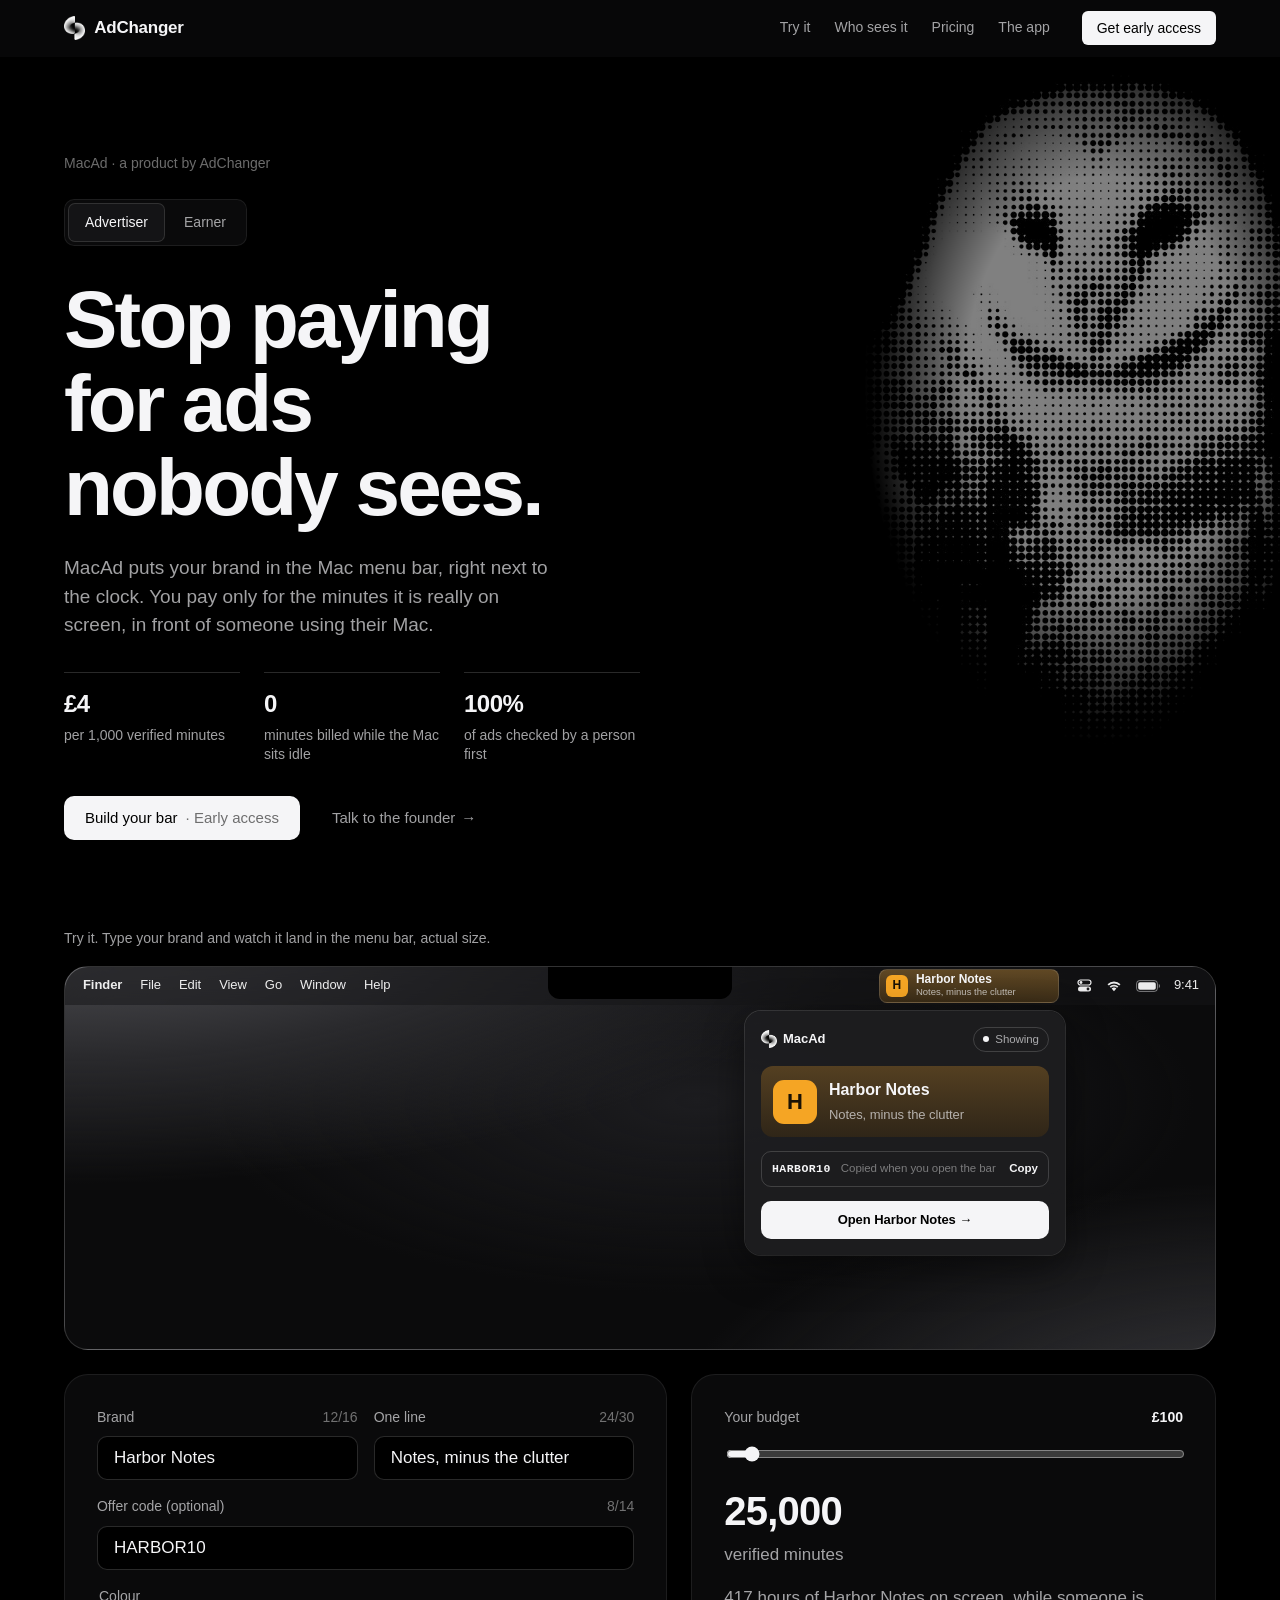
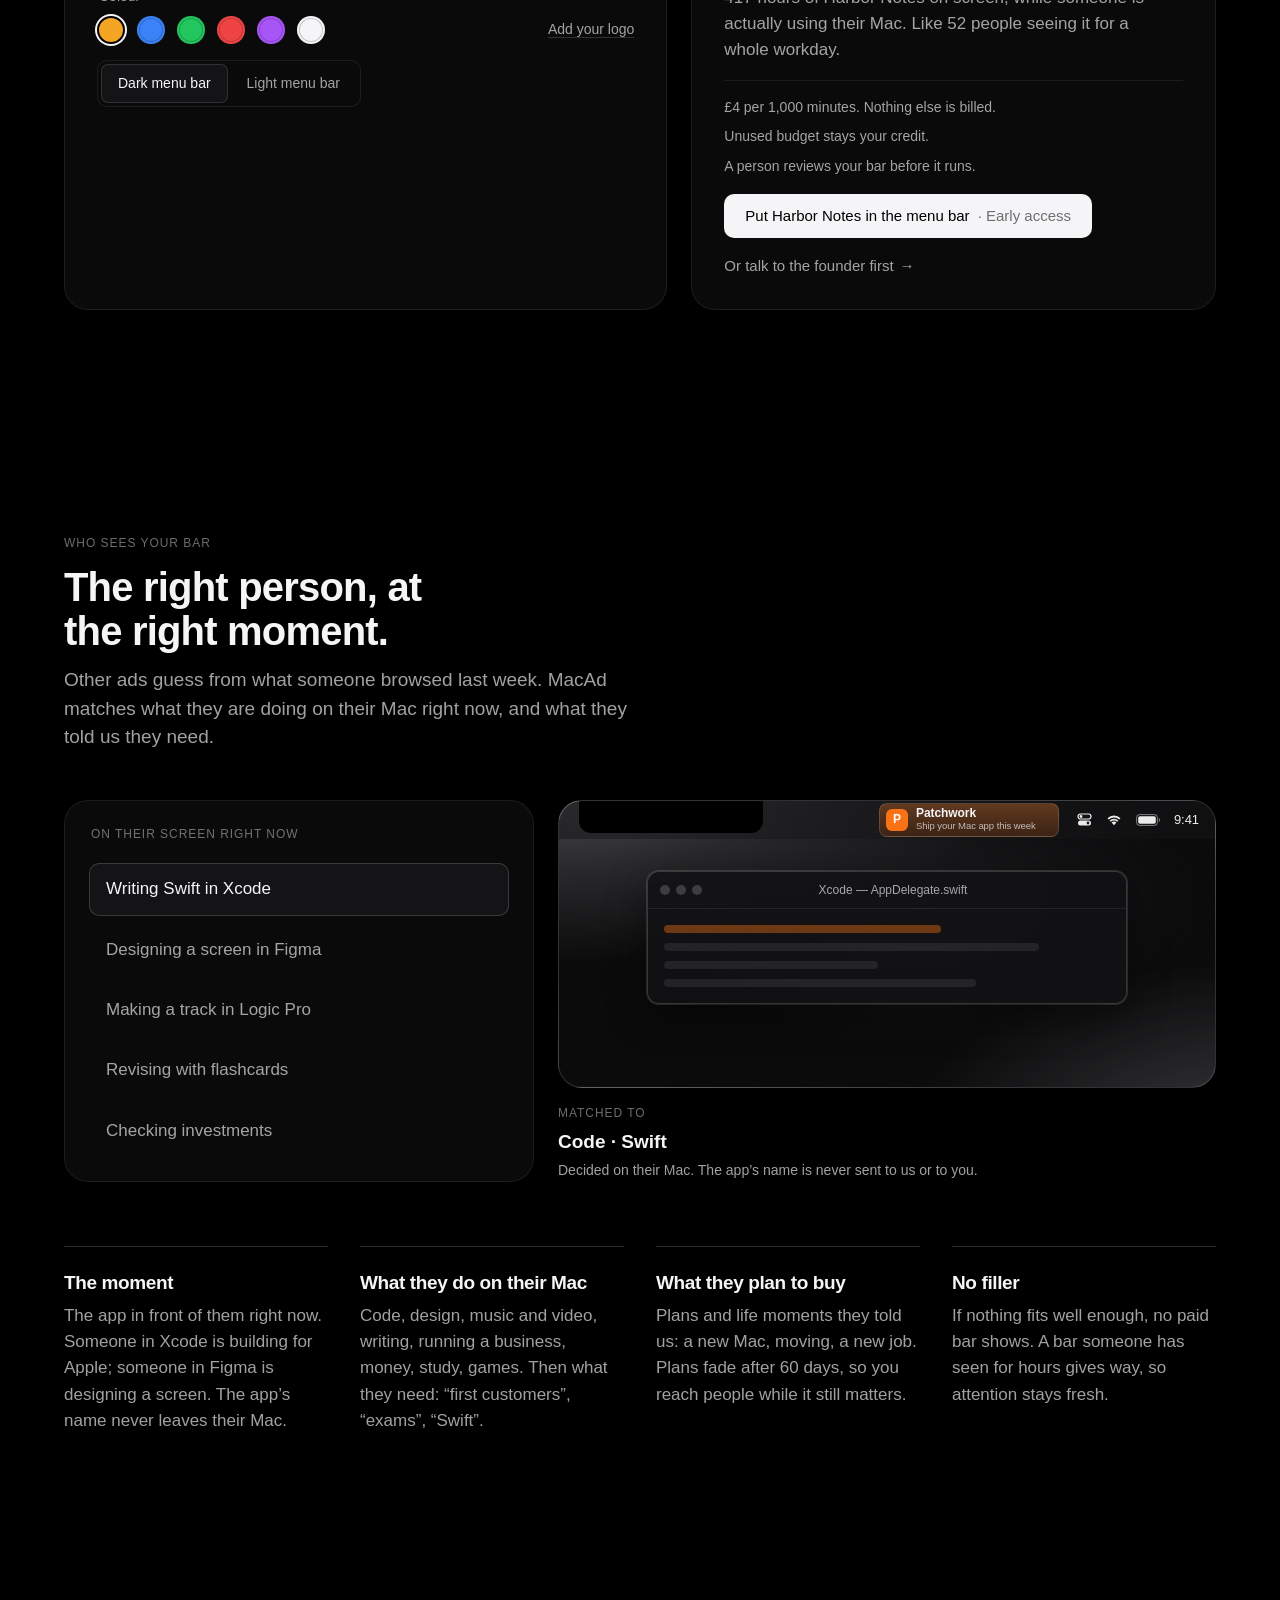
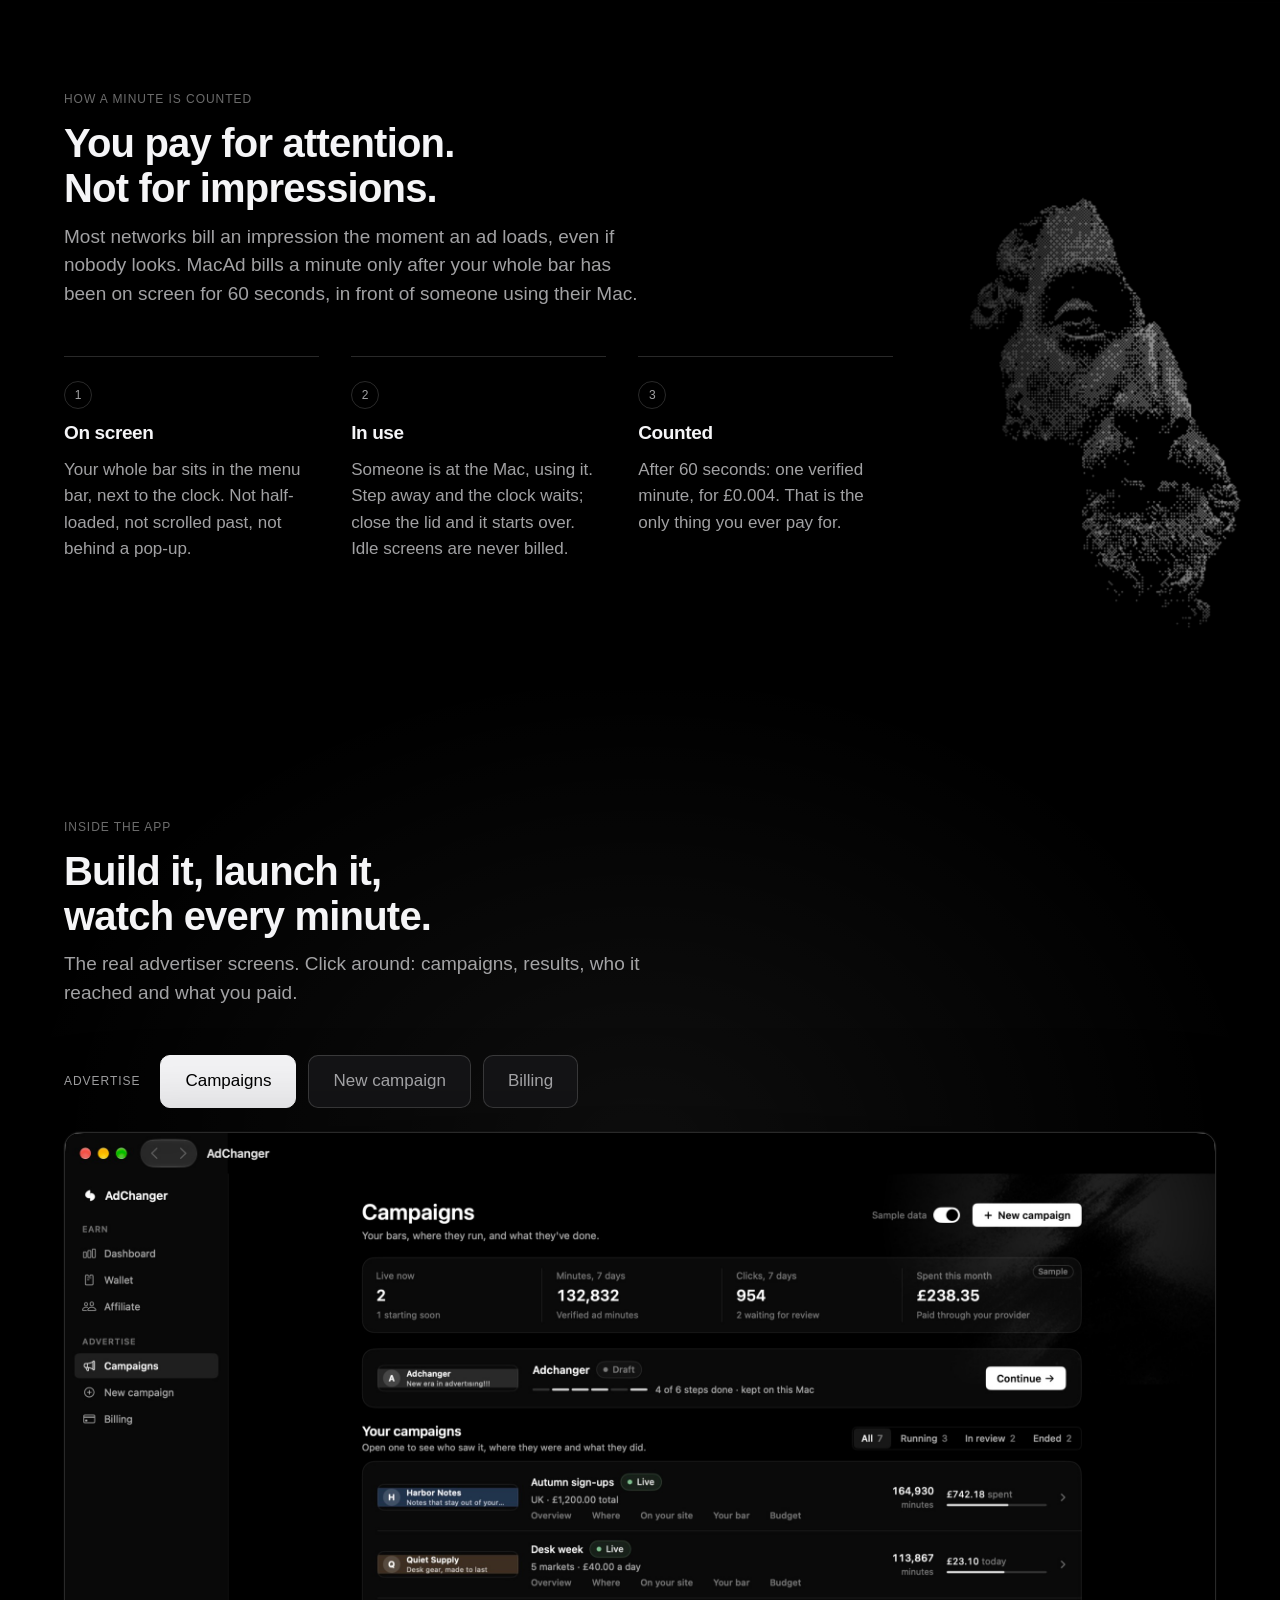
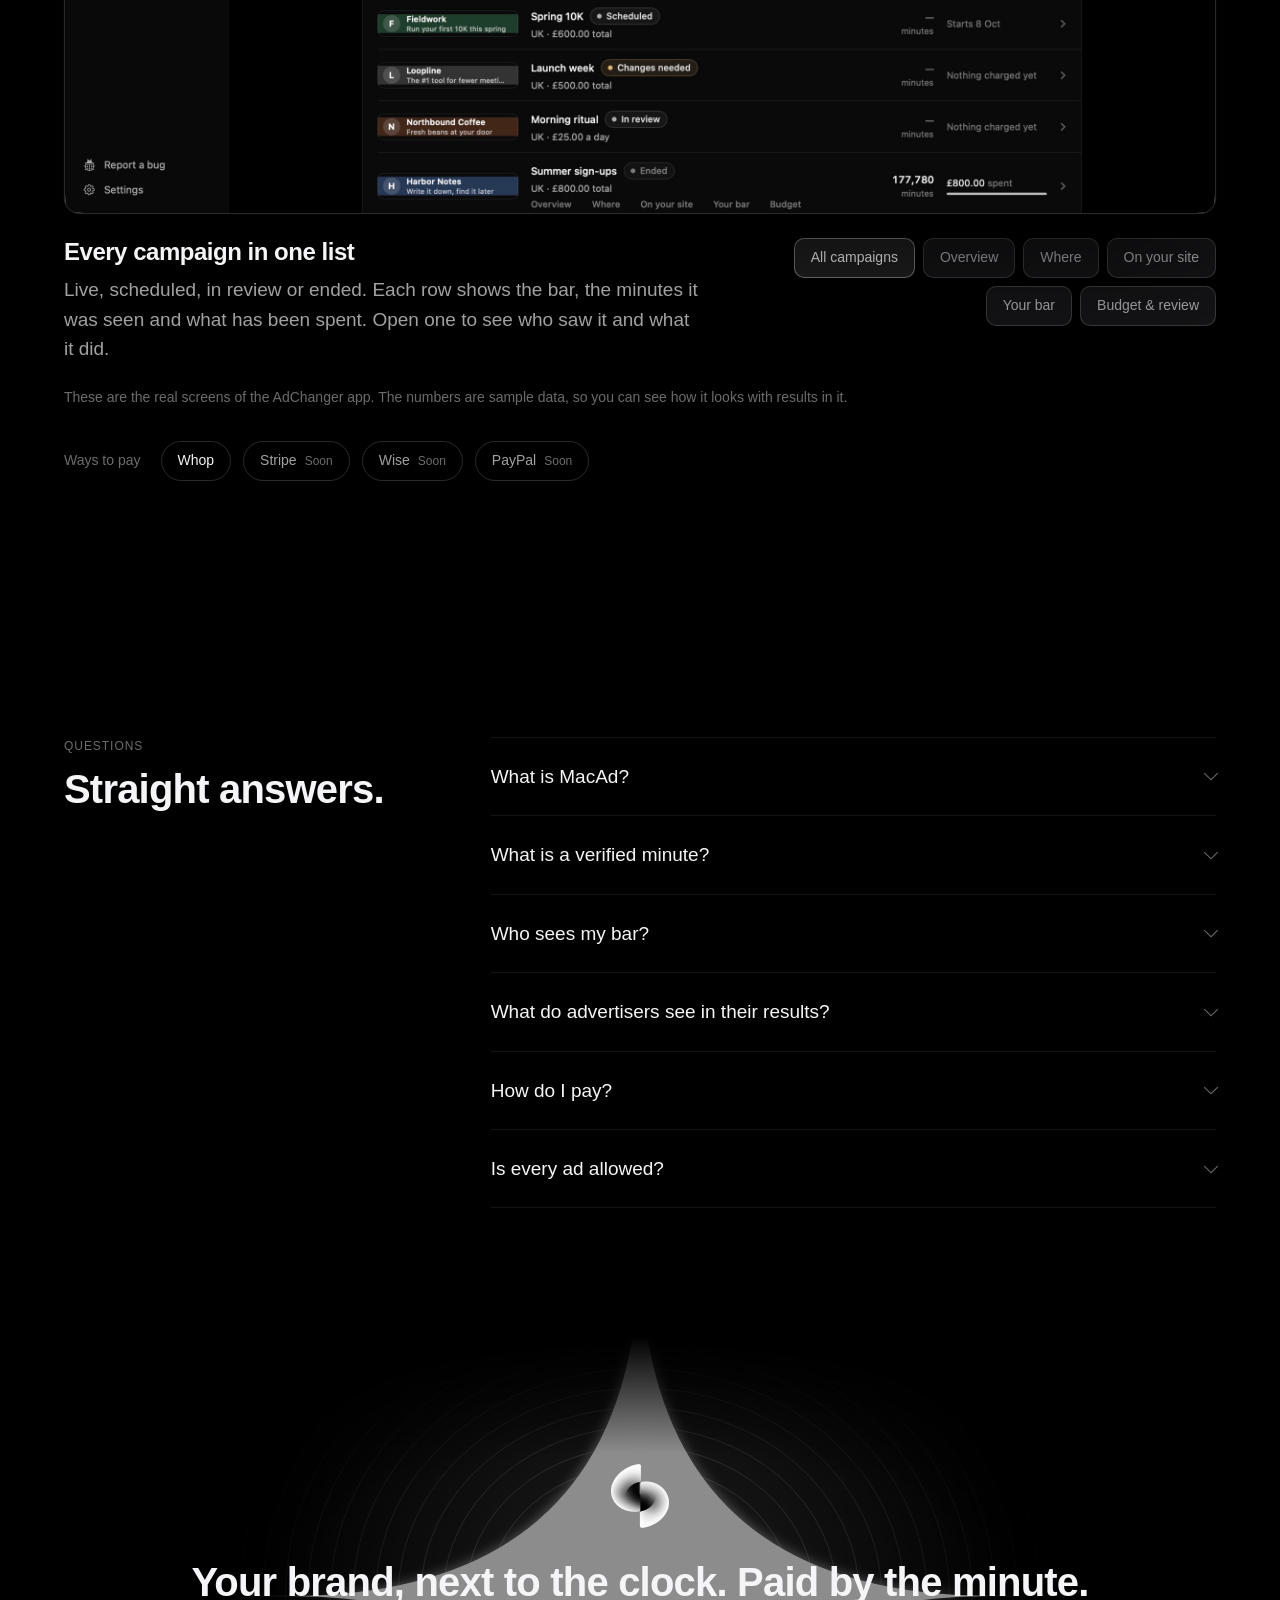
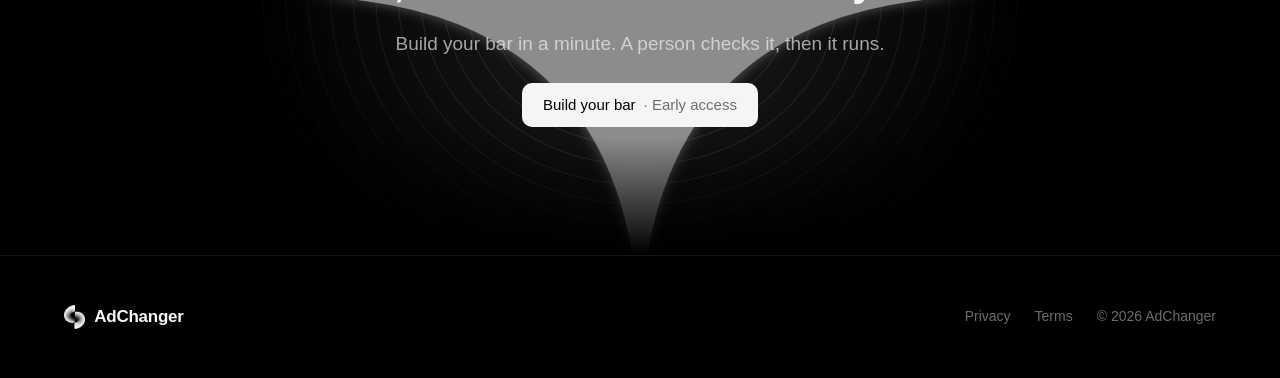
==== index.html @ 965874d2 "Logo everywhere: favicon.ico, sharper icons, share card with logo; contact email yigit@adchanger.net" ====
<!DOCTYPE html><html lang="en"><head><meta charSet="utf-8"/><meta name="viewport" content="width=device-width, initial-scale=1"/><link rel="preload" as="image" href="/art/owl.jpg"/><link rel="preload" as="image" href="/brand/adchanger-mark.webp"/><link rel="preload" as="image" href="/app/campaigns.jpg"/><link rel="preload" as="image" href="/app/dashboard.jpg"/><link rel="stylesheet" href="/_next/static/chunks/1z4g8emiat77f.css" data-precedence="next"/><link rel="preload" as="script" fetchPriority="low" href="/_next/static/chunks/3s6nzrbk-8mnv.js"/><script src="/_next/static/chunks/19mx3mg6lkumu.js" async=""></script><script src="/_next/static/chunks/3kmozkq6tgqnz.js" async=""></script><script src="/_next/static/chunks/1eh83f1trsv72.js" async=""></script><script src="/_next/static/chunks/turbopack-0ewssgmc2dw5s.js" async=""></script><script src="/_next/static/chunks/3fntmmi971322.js" async=""></script><script src="/_next/static/chunks/0-q-v4_mbfu19.js" async=""></script><script src="/_next/static/chunks/15qmzpprw47gu.js" async=""></script><script src="/_next/static/chunks/0ed0-jrqxzt59.js" async=""></script><script src="/_next/static/chunks/17ehxus3dp3vn.js" async=""></script><script src="/_next/static/chunks/1-0e3eebr5z33.js" async=""></script><meta name="theme-color" content="#000000"/><meta name="color-scheme" content="dark"/><title>MacAd by AdChanger — Ads in the Mac menu bar, paid by the verified minute</title><meta name="description" content="MacAd puts a brand in the Mac menu bar, next to the clock. Brands pay only for verified minutes on screen (£4 per 1,000); Mac users keep 65% for showing it. It never sees your screen. A product by AdChanger."/><meta name="keywords" content="AdChanger,MacAd,Mac menu bar ad,get paid to show ads on Mac,advertise on Mac,verified minute advertising"/><link rel="canonical" href="https://adchanger.net"/><meta name="google-site-verification" content="8yyIk7ToY5FC8Zqg0zk3n5A7R0QVBRUJBYZy6PHDLxA"/><meta property="og:title" content="MacAd by AdChanger — Ads in the Mac menu bar, paid by the verified minute"/><meta property="og:description" content="MacAd puts a brand in the Mac menu bar, next to the clock. Brands pay only for verified minutes on screen (£4 per 1,000); Mac users keep 65% for showing it. It never sees your screen. A product by AdChanger."/><meta property="og:url" content="https://adchanger.net"/><meta property="og:site_name" content="AdChanger"/><meta property="og:image" content="https://adchanger.net/opengraph-image.png?opengraph-image.0mc4waf9x-b7e.png"/><meta property="og:image:type" content="image/png"/><meta property="og:image:width" content="1200"/><meta property="og:image:height" content="630"/><meta property="og:type" content="website"/><meta name="twitter:card" content="summary_large_image"/><meta name="twitter:title" content="MacAd by AdChanger — Ads in the Mac menu bar, paid by the verified minute"/><meta name="twitter:description" content="MacAd puts a brand in the Mac menu bar, next to the clock. Brands pay only for verified minutes on screen (£4 per 1,000); Mac users keep 65% for showing it. It never sees your screen. A product by AdChanger."/><meta name="twitter:image" content="https://adchanger.net/opengraph-image.png?opengraph-image.0mc4waf9x-b7e.png"/><meta name="twitter:image:type" content="image/png"/><meta name="twitter:image:width" content="1200"/><meta name="twitter:image:height" content="630"/><link rel="icon" href="/favicon.ico?favicon.41wjr0k7-8p9p.ico" sizes="48x48" type="image/x-icon"/><link rel="icon" href="/icon.png?icon.1bfr6kqycistk.png" sizes="192x192" type="image/png"/><link rel="apple-touch-icon" href="/apple-icon.png?apple-icon.06wdrku8-lth7.png" sizes="180x180" type="image/png"/><script>document.documentElement.classList.add('js');if(new URLSearchParams(location.search).get('for')==='earner')document.documentElement.dataset.side='earner'</script><script type="application/ld+json">{"@context":"https://schema.org","@type":"Organization","name":"AdChanger","url":"https://adchanger.net","logo":"https://adchanger.net/brand/adchanger-logo.png","email":"yigit@adchanger.net","description":"MacAd puts a brand in the Mac menu bar, next to the clock. Brands pay only for verified minutes on screen (£4 per 1,000); Mac users keep 65% for showing it. It never sees your screen. A product by AdChanger."}</script><script type="application/ld+json">{"@context":"https://schema.org","@type":"SoftwareApplication","name":"AdChanger","alternateName":"AdChanger for Mac","operatingSystem":"macOS 12 or later","applicationCategory":"BusinessApplication","applicationSubCategory":"Advertising","url":"https://adchanger.net","publisher":{"@type":"Organization","name":"AdChanger","url":"https://adchanger.net"},"featureList":["MacAd: one small, quiet ad in the Mac menu bar that pays the person who shows it","Paid per verified minute: an ad counts after 60 seconds on screen while the Mac is in use","Advertisers pay £4, €5 or $6 per 1,000 verified minutes; 65% goes to the person showing the ad and 35% to AdChanger","Never sees the screen, keystrokes, microphone, camera, app contents or browsing history","Payments go through Whop (Stripe, Wise and PayPal coming soon); AdChanger never sees card details","A person reviews every ad before it runs"],"description":"MacAd puts a brand in the Mac menu bar, next to the clock. Brands pay only for verified minutes on screen (£4 per 1,000); Mac users keep 65% for showing it. It never sees your screen. A product by AdChanger."}</script><script type="application/ld+json">{"@context":"https://schema.org","@type":"WebSite","name":"AdChanger","url":"https://adchanger.net","description":"MacAd puts a brand in the Mac menu bar, next to the clock. Brands pay only for verified minutes on screen (£4 per 1,000); Mac users keep 65% for showing it. It never sees your screen. A product by AdChanger.","inLanguage":"en"}</script><script src="/_next/static/chunks/0cz1d0mv5g_q7.js" noModule=""></script></head><body><div hidden=""><!--$--><!--/$--></div><a class="skip-link" href="#main">Skip to content</a><header class="site-header" data-site-header="true"><div class="container site-header__inner"><a aria-label="AdChanger home" class="brand" href="/"><img alt="" loading="lazy" width="21" height="24" decoding="async" data-nimg="1" class="brand__mark" style="color:transparent;height:24px" src="/brand/adchanger-mark.webp"/><span class="brand__name">AdChanger</span></a><div class="site-header__nav"><nav class="site-header__links" aria-label="Sections"><a class="site-header__link" href="/#try">Try it</a><a class="site-header__link" href="/#reach" data-only="advertiser">Who sees it</a><a class="site-header__link" href="/#how" data-only="advertiser">Pricing</a><a class="site-header__link" href="/#results" data-only="advertiser">The app</a><a class="site-header__link" href="/#earn" data-only="earner">What you earn</a><a class="site-header__link" href="/#app" data-only="earner">The app</a><a class="site-header__link" href="/#privacy" data-only="earner">Privacy</a></nav><a class="button button--primary button--small" href="mailto:yigit@adchanger.net?subject=Early%20access%3A%20Download%20for%20Mac">Get early access</a></div></div></header><main id="main"><script type="application/ld+json">{"@context":"https://schema.org","@type":"FAQPage","mainEntity":[{"@type":"Question","name":"What is MacAd?","acceptedAnswer":{"@type":"Answer","text":"One small bar in the Mac menu bar, next to the clock, that shows your brand to people who chose to see ads and are paid for it. You build the bar, pick who sees it and pay only for verified minutes. MacAd is a product by AdChanger: you set it up in the AdChanger app."}},{"@type":"Question","name":"What is a verified minute?","acceptedAnswer":{"@type":"Answer","text":"A minute counts only after the ad has been on screen for 60 seconds while you are actually using your Mac. Step away and the clock waits. Close the lid and it starts over. Advertisers pay for verified minutes and nothing else."}},{"@type":"Question","name":"Who sees my bar?","acceptedAnswer":{"@type":"Answer","text":"People whose Mac fits your campaign: the countries and cities you pick, what they do on their Mac, what they are into and what they plan to buy, in words they chose themselves. On top, the moment: the app in front of them right now. If nothing fits well enough, no paid bar shows, so you never pay for filler."}},{"@type":"Question","name":"What do advertisers see in their results?","acceptedAnswer":{"@type":"Answer","text":"Verified minutes and spend, then how many people saw the bar, clicked it, reached your page and became customers. Results by place never single anyone out: places with fewer than 5 people are grouped together. You set a hard budget limit, and when it is used up the bar stops."}},{"@type":"Question","name":"How do I pay?","acceptedAnswer":{"@type":"Answer","text":"Through Whop, for now (Stripe, Wise and PayPal are coming soon). Whop takes the card, and AdChanger never sees it. You add your budget before a campaign runs; it is spent minute by minute, and whatever isn’t spent stays your credit."}},{"@type":"Question","name":"Is every ad allowed?","acceptedAnswer":{"@type":"Answer","text":"A person reviews every bar, its link and the page it opens before it runs. Gambling, adult content and prescription drugs are never shown, and sensitive subjects get a closer look."}},{"@type":"Question","name":"What is AdChanger?","acceptedAnswer":{"@type":"Answer","text":"AdChanger is a Mac app that puts one small, quiet ad in your menu bar and pays you for every minute it is seen. Businesses use the same app to build the ad, choose who sees it and pay only for verified minutes. Its first product is MacAd, the ad in the menu bar."}},{"@type":"Question","name":"How much can I earn?","acceptedAnswer":{"@type":"Answer","text":"An advertiser pays £4 for 1,000 verified minutes (€5 or $6 in euros and dollars), and you keep 65% of that: £2.60 per 1,000 minutes. With someone’s affiliate code you keep 70%, they get 5% and AdChanger keeps 25%. An 8-hour day with an ad running the whole time comes to about £1.25. What you really earn depends on the ads running for your country and how long your Mac is awake and in use, so we promise no fixed number."}},{"@type":"Question","name":"Is AdChanger safe?","acceptedAnswer":{"@type":"Answer","text":"It is built to see as little as possible. To count a minute, MacAd only checks whether your Mac is awake and in use. It never sees your screen, what you type, your microphone or camera, what is inside your apps or your browsing history, and it needs no Accessibility or screen-recording permission. You can pause, snooze or stop it at any time, and a person reviews every ad before it runs."}},{"@type":"Question","name":"How do I get paid?","acceptedAnswer":{"@type":"Answer","text":"Through Whop, for now (Stripe, Wise and PayPal are coming soon). Each minute’s earnings wait 3 days, then you can withdraw from £10, as often as you like. Whop checks your ID once and keeps your bank details; AdChanger never sees them."}},{"@type":"Question","name":"What is a verified minute?","acceptedAnswer":{"@type":"Answer","text":"A minute counts only after the ad has been on screen for 60 seconds while you are actually using your Mac. Step away and the clock waits. Close the lid and it starts over. Advertisers pay for verified minutes and nothing else."}},{"@type":"Question","name":"Who can use it, and where?","acceptedAnswer":{"@type":"Answer","text":"Anyone with a Mac, in any country, can earn; an ad only shows in the countries its advertiser picked. Advertisers can run ads anywhere in the world. The UK is our first market."}},{"@type":"Question","name":"Can I turn it off?","acceptedAnswer":{"@type":"Answer","text":"Always. Pause it, snooze it, or stop it from the menu bar. You never need to uninstall anything."}},{"@type":"Question","name":"When can I download it?","acceptedAnswer":{"@type":"Answer","text":"Soon. The Mac app is being built now, and the download will be right here the day it’s ready."}}]}</script><section class="hero"><div class="hero__art hero__art--owl" aria-hidden="true" data-only="advertiser"><img alt="" width="683" height="1024" decoding="async" data-nimg="1" style="color:transparent" src="/art/owl.jpg"/></div><div class="hero__art" aria-hidden="true" data-scroll="true" data-only="earner"><img alt="" loading="lazy" width="900" height="1599" decoding="async" data-nimg="1" style="color:transparent" src="/art/moths.webp"/></div><div class="container hero__inner enter"><p class="hero__kicker">MacAd <span>· a product by AdChanger</span></p><div class="hero__copy"><fieldset class="worth__currencies hero__switch"><legend class="visually-hidden">Show the page for</legend><button type="button" class="worth__currency" aria-pressed="true">Advertiser</button><button type="button" class="worth__currency" aria-pressed="false">Earner</button></fieldset><div class="hero__swap" data-for="advertiser"><h1 class="hero__title">Stop paying for ads nobody sees.</h1><p class="hero__lead">MacAd puts your brand in the Mac menu bar, right next to the clock. You pay only for the minutes it is really on screen, in front of someone using their Mac.</p><ul class="hero__stats"><li><strong>£4</strong><span>per 1,000 verified minutes</span></li><li><strong>0</strong><span>minutes billed while the Mac sits idle</span></li><li><strong>100%</strong><span>of ads checked by a person first</span></li></ul><div class="hero__actions"><a class="button button--primary" href="mailto:yigit@adchanger.net?subject=Early%20access%3A%20Build%20your%20bar">Build your bar<!-- --> <span class="button__note">· Early access</span></a><a class="text-link text-link--arrow" href="mailto:yigit@adchanger.net?subject=MacAd">Talk to the founder</a></div></div></div><div class="hero__demo" id="try" data-for="advertiser"><p class="hero__try">Try it. Type your brand and watch it land in the menu bar, actual size.</p><div class="builder" style="--brand:#f5a524;--brand-ink:#1a1205"><div class="menubar-demo__stage builder__stage" data-tone="dark"><div class="menubar" data-tone="dark" data-state="running"><div class="menubar__left" aria-hidden="true"><strong>Finder</strong><span>File</span><span>Edit</span><span>View</span><span>Go</span><span>Window</span><span>Help</span></div><div class="menubar__notch" aria-hidden="true"></div><div class="menubar__right"><div class="mac-ad-slot"><button type="button" class="sponsor-bar" aria-expanded="true" aria-controls="_R_2lidbtb_-pop" aria-label="Harbor Notes: Notes, minus the clutter. Your bar, actual size. Click to open what people see."><span class="sponsor-tile" aria-hidden="true">H</span><span class="mac-ad__text" aria-hidden="true"><span class="mac-ad__name">Harbor Notes</span><span class="mac-ad__copy">Notes, minus the clutter</span></span></button><div class="popover" id="_R_2lidbtb_-pop" data-open="true"><div class="popover__header"><span class="popover__app"><img alt="" loading="eager" width="16" height="18" decoding="async" data-nimg="1" class="brand__mark" style="color:transparent;height:18px" src="/brand/adchanger-mark.webp"/>MacAd</span><span class="popover__badge popover__badge--status" data-state="running">Showing</span></div><div class="offer"><span class="sponsor-tile sponsor-tile--large" aria-hidden="true">H</span><span><strong>Harbor Notes</strong><span>Notes, minus the clutter</span></span></div><div class="offer__code"><b>HARBOR10</b><span>Copied when you open the bar</span><button type="button">Copy</button></div><span class="offer__visit">Open <!-- -->Harbor Notes<!-- --> →</span></div></div><span class="menubar__icons" aria-hidden="true"><svg aria-hidden="true" width="15" height="15" viewBox="0 0 15 15" fill="none"><rect x="1" y="2" width="13" height="5" rx="2.5" stroke="currentColor" stroke-width="1.2"></rect><circle cx="4" cy="4.5" r="1.4" fill="currentColor"></circle><rect x="1" y="8.5" width="13" height="5" rx="2.5" fill="currentColor"></rect><circle cx="11" cy="11" r="1.4" fill="var(--menubar-bg-solid, #1a1a1c)"></circle></svg><svg aria-hidden="true" width="16" height="13" viewBox="0 0 16 13" fill="currentColor"><path d="M8 12.2 5.6 9.6a3.4 3.4 0 0 1 4.8 0L8 12.2Z"></path><path d="M3.6 7.5a6.2 6.2 0 0 1 8.8 0l-1.3 1.3a4.4 4.4 0 0 0-6.2 0L3.6 7.5Z" fill-opacity="0.95"></path><path d="M1.5 5.3a9.2 9.2 0 0 1 13 0l-1.3 1.3a7.4 7.4 0 0 0-10.4 0L1.5 5.3Z"></path></svg><svg aria-hidden="true" width="24" height="12" viewBox="0 0 24 12" fill="none"><rect x="0.6" y="0.6" width="20.8" height="10.8" rx="3" stroke="currentColor" stroke-opacity="0.5"></rect><rect x="2.2" y="2.2" width="17.6" height="7.6" rx="1.8" fill="currentColor"></rect><path d="M22.8 4v4c.7-.2 1.2-1 1.2-2s-.5-1.8-1.2-2Z" fill="currentColor" fill-opacity="0.5"></path></svg></span><span class="menubar__time" aria-hidden="true">9:41</span></div></div></div><div class="builder__panel"><form class="builder__fields"><div class="builder__field"><label for="_R_2lidbtb_-name">Brand<span>12<!-- -->/<!-- -->16</span></label><input id="_R_2lidbtb_-name" maxLength="16" autoComplete="off" spellCheck="false" value="Harbor Notes"/></div><div class="builder__field"><label for="_R_2lidbtb_-line">One line<span>24<!-- -->/<!-- -->30</span></label><input id="_R_2lidbtb_-line" maxLength="30" autoComplete="off" spellCheck="false" value="Notes, minus the clutter"/></div><div class="builder__field"><label for="_R_2lidbtb_-code">Offer code (optional)<span>8<!-- -->/<!-- -->14</span></label><input id="_R_2lidbtb_-code" maxLength="14" autoComplete="off" spellCheck="false" value="HARBOR10"/></div><fieldset class="builder__swatches"><legend>Colour</legend><button type="button" aria-label="Amber" aria-pressed="true" style="background:#f5a524"></button><button type="button" aria-label="Blue" aria-pressed="false" style="background:#3b82f6"></button><button type="button" aria-label="Green" aria-pressed="false" style="background:#22c55e"></button><button type="button" aria-label="Red" aria-pressed="false" style="background:#ef4444"></button><button type="button" aria-label="Violet" aria-pressed="false" style="background:#a855f7"></button><button type="button" aria-label="White" aria-pressed="false" style="background:#f5f5f7"></button><label class="builder__logo"><input type="file" accept="image/*"/>Add your logo</label></fieldset><fieldset class="worth__currencies builder__tone"><legend class="visually-hidden">Menu bar</legend><button type="button" class="worth__currency" aria-pressed="true">Dark menu bar</button><button type="button" class="worth__currency" aria-pressed="false">Light menu bar</button></fieldset></form><div class="builder__budget"><label for="_R_2lidbtb_-budget">Your budget <output>£100</output></label><input id="_R_2lidbtb_-budget" type="range" min="20" max="2000" step="20" value="100"/><p class="builder__minutes" aria-live="polite"><strong>25,000</strong> verified minutes</p><p class="builder__plain">417<!-- --> hours of <!-- -->Harbor Notes<!-- --> on screen, while someone is actually using their Mac. Like <!-- -->52<!-- --> people seeing it for a whole workday.</p><ul class="builder__terms"><li>£<!-- -->4<!-- --> per 1,000 minutes. Nothing else is billed.</li><li>Unused budget stays your credit.</li><li>A person reviews your bar before it runs.</li></ul><a class="button button--primary" href="mailto:yigit@adchanger.net?subject=Early%20access%3A%20Put%20Harbor%20Notes%20in%20the%20menu%20bar">Put Harbor Notes in the menu bar<!-- --> <span class="button__note">· Early access</span></a><a class="text-link text-link--arrow" href="mailto:yigit@adchanger.net?subject=MacAd%20for%20Harbor%20Notes">Or talk to the founder first</a></div></div></div></div></div></section><section class="section chapter" id="reach" data-only="advertiser"><div class="container"><div class="chapter__head"><p class="eyebrow reveal">Who sees your bar</p><h2 class="reveal" style="--reveal-delay:80ms">The right person, at the right moment.</h2><p class="lead reveal" style="--reveal-delay:160ms">Other ads guess from what someone browsed last week. MacAd matches what they are doing on their Mac right now, and what they told us they need.</p></div><div class="reveal reveal--block" style="--reveal-delay:200ms"><div class="moment" style="--brand:#f97316;--brand-ink:#fff"><fieldset class="moment__doing"><legend>On their screen right now</legend><button type="button" aria-pressed="true">Writing Swift in Xcode</button><button type="button" aria-pressed="false">Designing a screen in Figma</button><button type="button" aria-pressed="false">Making a track in Logic Pro</button><button type="button" aria-pressed="false">Revising with flashcards</button><button type="button" aria-pressed="false">Checking investments</button></fieldset><div class="moment__result"><div class="menubar-demo__stage moment__stage"><div class="menubar" data-tone="dark" data-state="running"><div class="menubar__left" aria-hidden="true"><strong>Xcode</strong><span>File</span><span>Edit</span><span>View</span><span>Go</span><span>Window</span><span>Help</span></div><div class="menubar__notch" aria-hidden="true"></div><div class="menubar__right"><div class="mac-ad-slot"><span class="sponsor-bar moment__bar" style="--brand:#f97316;--brand-ink:#fff"><span class="sponsor-tile" aria-hidden="true">P</span><span class="mac-ad__text"><span class="mac-ad__name">Patchwork</span><span class="mac-ad__copy">Ship your Mac app this week</span></span></span></div><span class="menubar__icons" aria-hidden="true"><svg aria-hidden="true" width="15" height="15" viewBox="0 0 15 15" fill="none"><rect x="1" y="2" width="13" height="5" rx="2.5" stroke="currentColor" stroke-width="1.2"></rect><circle cx="4" cy="4.5" r="1.4" fill="currentColor"></circle><rect x="1" y="8.5" width="13" height="5" rx="2.5" fill="currentColor"></rect><circle cx="11" cy="11" r="1.4" fill="var(--menubar-bg-solid, #1a1a1c)"></circle></svg><svg aria-hidden="true" width="16" height="13" viewBox="0 0 16 13" fill="currentColor"><path d="M8 12.2 5.6 9.6a3.4 3.4 0 0 1 4.8 0L8 12.2Z"></path><path d="M3.6 7.5a6.2 6.2 0 0 1 8.8 0l-1.3 1.3a4.4 4.4 0 0 0-6.2 0L3.6 7.5Z" fill-opacity="0.95"></path><path d="M1.5 5.3a9.2 9.2 0 0 1 13 0l-1.3 1.3a7.4 7.4 0 0 0-10.4 0L1.5 5.3Z"></path></svg><svg aria-hidden="true" width="24" height="12" viewBox="0 0 24 12" fill="none"><rect x="0.6" y="0.6" width="20.8" height="10.8" rx="3" stroke="currentColor" stroke-opacity="0.5"></rect><rect x="2.2" y="2.2" width="17.6" height="7.6" rx="1.8" fill="currentColor"></rect><path d="M22.8 4v4c.7-.2 1.2-1 1.2-2s-.5-1.8-1.2-2Z" fill="currentColor" fill-opacity="0.5"></path></svg></span><span class="menubar__time" aria-hidden="true">9:41</span></div></div><div class="moment__window" aria-hidden="true"><div class="moment__titlebar"><i></i><i></i><i></i><span>Xcode<!-- --> — <!-- -->AppDelegate.swift</span></div><div class="moment__lines"><b></b><b></b><b></b><b></b></div></div></div><p class="moment__why" aria-live="polite"><span>Matched to</span> <!-- -->Code · Swift<small>Decided on their Mac. The app’s name is never sent to us or to you.</small></p></div></div></div><ul class="reach"><li class="reveal" style="--reveal-delay:0ms"><h3>The moment</h3><p>The app in front of them right now. Someone in Xcode is building for Apple; someone in Figma is designing a screen. The app’s name never leaves their Mac.</p></li><li class="reveal" style="--reveal-delay:80ms"><h3>What they do on their Mac</h3><p>Code, design, music and video, writing, running a business, money, study, games. Then what they need: “first customers”, “exams”, “Swift”.</p></li><li class="reveal" style="--reveal-delay:160ms"><h3>What they plan to buy</h3><p>Plans and life moments they told us: a new Mac, moving, a new job. Plans fade after 60 days, so you reach people while it still matters.</p></li><li class="reveal" style="--reveal-delay:240ms"><h3>No filler</h3><p>If nothing fits well enough, no paid bar shows. A bar someone has seen for hours gives way, so attention stays fresh.</p></li></ul></div></section><section class="section chapter chapter--minute" id="how" data-only="advertiser"><div class="container"><div class="minute__art minute__art--advertiser" aria-hidden="true" data-scroll="true"><img alt="" loading="lazy" width="736" height="1308" decoding="async" data-nimg="1" style="color:transparent" src="/art/statue.jpg"/></div><div class="chapter__head"><p class="eyebrow reveal">How a minute is counted</p><h2 class="reveal" style="--reveal-delay:80ms">You pay for attention. Not for impressions.</h2><p class="lead reveal" style="--reveal-delay:160ms">Most networks bill an impression the moment an ad loads, even if nobody looks. MacAd bills a minute only after your whole bar has been on screen for 60 seconds, in front of someone using their Mac.</p></div><ol class="how"><li class="reveal" style="--reveal-delay:0ms"><span class="how__step">1</span><h3>On screen</h3><p>Your whole bar sits in the menu bar, next to the clock. Not half-loaded, not scrolled past, not behind a pop-up.</p></li><li class="reveal" style="--reveal-delay:90ms"><span class="how__step">2</span><h3>In use</h3><p>Someone is at the Mac, using it. Step away and the clock waits; close the lid and it starts over. Idle screens are never billed.</p></li><li class="reveal" style="--reveal-delay:180ms"><span class="how__step">3</span><h3>Counted</h3><p>After 60 seconds: one verified minute, for £0.004. That is the only thing you ever pay for.</p></li></ol></div></section><section class="section chapter chapter--app" id="results" data-only="advertiser"><div class="container"><div class="chapter__head"><p class="eyebrow reveal">Inside the app</p><h2 class="reveal" style="--reveal-delay:80ms">Build it, launch it, watch every minute.</h2><p class="lead reveal" style="--reveal-delay:160ms">The real advertiser screens. Click around: campaigns, results, who it reached and what you paid.</p></div><div class="reveal reveal--block" style="--reveal-delay:200ms"><div class="showcase"><fieldset class="showcase__nav"><legend class="visually-hidden">Pages of the AdChanger app</legend><div class="showcase__group"><span class="showcase__grouplabel">Advertise</span><button class="showcase__pill" type="button" aria-pressed="true">Campaigns</button><button class="showcase__pill" type="button" aria-pressed="false">New campaign</button><button class="showcase__pill" type="button" aria-pressed="false">Billing</button></div></fieldset><div class="showcase__window"><img class="showcase__layer" data-active="true" src="/app/campaigns.jpg" width="2400" height="1422" alt="The Campaigns page: totals for the week and a list of campaigns with their state, verified minutes and spend." decoding="async" draggable="false"/><img class="showcase__layer" data-active="false" width="2400" height="1422" alt="" aria-hidden="true" decoding="async" draggable="false"/><img class="showcase__layer" data-active="false" width="2400" height="1422" alt="" aria-hidden="true" decoding="async" draggable="false"/><img class="showcase__layer" data-active="false" width="2400" height="1422" alt="" aria-hidden="true" decoding="async" draggable="false"/><img class="showcase__layer" data-active="false" width="2400" height="1422" alt="" aria-hidden="true" decoding="async" draggable="false"/><img class="showcase__layer" data-active="false" width="2400" height="1422" alt="" aria-hidden="true" decoding="async" draggable="false"/><img class="showcase__layer" data-active="false" width="2400" height="1422" alt="" aria-hidden="true" decoding="async" draggable="false"/><img class="showcase__layer" data-active="false" width="2400" height="1422" alt="" aria-hidden="true" decoding="async" draggable="false"/><img class="showcase__layer" data-active="false" width="2400" height="1422" alt="" aria-hidden="true" decoding="async" draggable="false"/><img class="showcase__layer" data-active="false" width="2400" height="1422" alt="" aria-hidden="true" decoding="async" draggable="false"/><div class="showcase__hotspots"><button class="showcase__hotspot showcase__hotspot--nav" type="button" style="left:0.8%;top:32.3%;width:12.6%;height:3.8%" aria-label="Campaigns" tabindex="-1"></button><button class="showcase__hotspot showcase__hotspot--nav" type="button" style="left:0.8%;top:36.2%;width:12.6%;height:3.8%" aria-label="New campaign" tabindex="-1"></button><button class="showcase__hotspot showcase__hotspot--nav" type="button" style="left:0.8%;top:40%;width:12.6%;height:3.8%" aria-label="Billing" tabindex="-1"></button><button class="showcase__hotspot showcase__hotspot--row" type="button" style="left:25.8%;top:48.9%;width:62.6%;height:9.3%" aria-label="Open Autumn sign-ups" tabindex="-1"></button><button class="showcase__hotspot showcase__hotspot--row" type="button" style="left:25.8%;top:58.7%;width:62.6%;height:9.3%" aria-label="Open Desk week" tabindex="-1"></button><button class="showcase__hotspot showcase__hotspot--row" type="button" style="left:78.9%;top:10.5%;width:9.5%;height:3.4%" aria-label="New campaign" tabindex="-1"></button></div></div><div class="showcase__caption"><div class="showcase__text"><h3>Every campaign in one list</h3><p>Live, scheduled, in review or ended. Each row shows the bar, the minutes it was seen and what has been spent. Open one to see who saw it and what it did.</p></div><fieldset class="showcase__tabs"><legend class="visually-hidden">Screens in this part of the app</legend><button class="showcase__tab" type="button" aria-pressed="true">All campaigns</button><button class="showcase__tab" type="button" aria-pressed="false">Overview</button><button class="showcase__tab" type="button" aria-pressed="false">Where</button><button class="showcase__tab" type="button" aria-pressed="false">On your site</button><button class="showcase__tab" type="button" aria-pressed="false">Your bar</button><button class="showcase__tab" type="button" aria-pressed="false">Budget &amp; review</button></fieldset></div><p class="showcase__note">These are the real screens of the AdChanger app. The numbers are sample data, so you can see how it looks with results in it.</p></div></div><div class="reveal reveal--block" style="--reveal-delay:240ms"><ul class="worth__methods" aria-label="Payment methods"><li class="worth__methodlabel">Ways to pay</li><li class="worth__method">Whop</li><li class="worth__method worth__method--soon">Stripe<!-- --> <small>Soon</small></li><li class="worth__method worth__method--soon">Wise<!-- --> <small>Soon</small></li><li class="worth__method worth__method--soon">PayPal<!-- --> <small>Soon</small></li></ul></div></div></section><section class="section chapter" id="faq" data-only="advertiser"><div class="container faq-layout"><div class="faq-layout__head"><p class="eyebrow reveal">Questions</p><h2 class="reveal" style="--reveal-delay:80ms">Straight answers.</h2></div><div class="reveal reveal--block" style="--reveal-delay:160ms"><div class="faq"><details class="faq__item"><summary class="faq__question">What is MacAd?</summary><div class="faq__answer">One small bar in the Mac menu bar, next to the clock, that shows your brand to people who chose to see ads and are paid for it. You build the bar, pick who sees it and pay only for verified minutes. MacAd is a product by AdChanger: you set it up in the AdChanger app.</div></details><details class="faq__item"><summary class="faq__question">What is a verified minute?</summary><div class="faq__answer">A minute counts only after the ad has been on screen for 60 seconds while you are actually using your Mac. Step away and the clock waits. Close the lid and it starts over. Advertisers pay for verified minutes and nothing else.</div></details><details class="faq__item"><summary class="faq__question">Who sees my bar?</summary><div class="faq__answer">People whose Mac fits your campaign: the countries and cities you pick, what they do on their Mac, what they are into and what they plan to buy, in words they chose themselves. On top, the moment: the app in front of them right now. If nothing fits well enough, no paid bar shows, so you never pay for filler.</div></details><details class="faq__item"><summary class="faq__question">What do advertisers see in their results?</summary><div class="faq__answer">Verified minutes and spend, then how many people saw the bar, clicked it, reached your page and became customers. Results by place never single anyone out: places with fewer than 5 people are grouped together. You set a hard budget limit, and when it is used up the bar stops.</div></details><details class="faq__item"><summary class="faq__question">How do I pay?</summary><div class="faq__answer">Through Whop, for now (Stripe, Wise and PayPal are coming soon). Whop takes the card, and AdChanger never sees it. You add your budget before a campaign runs; it is spent minute by minute, and whatever isn’t spent stays your credit.</div></details><details class="faq__item"><summary class="faq__question">Is every ad allowed?</summary><div class="faq__answer">A person reviews every bar, its link and the page it opens before it runs. Gambling, adult content and prescription drugs are never shown, and sensitive subjects get a closer look.</div></details></div></div></div></section><section class="section closing" data-only="advertiser"><div class="backdrop backdrop--burst" aria-hidden="true" data-scroll="true"><svg class="backdrop__flare" viewBox="0 0 800 800" aria-hidden="true" focusable="false" role="presentation"><defs><radialGradient id="flare-glow"><stop offset="0" stop-color="#fff" stop-opacity="0.55"></stop><stop offset="0.35" stop-color="#fff" stop-opacity="0.14"></stop><stop offset="1" stop-color="#fff" stop-opacity="0"></stop></radialGradient><linearGradient id="flare-spike-h" x1="0" x2="1"><stop offset="0" stop-color="#fff" stop-opacity="0"></stop><stop offset="0.5" stop-color="#fff" stop-opacity="1"></stop><stop offset="1" stop-color="#fff" stop-opacity="0"></stop></linearGradient><linearGradient id="flare-spike-v" x1="0" x2="0" y1="0" y2="1"><stop offset="0" stop-color="#fff" stop-opacity="0"></stop><stop offset="0.5" stop-color="#fff" stop-opacity="1"></stop><stop offset="1" stop-color="#fff" stop-opacity="0"></stop></linearGradient><filter id="flare-soften" x="-20%" y="-20%" width="140%" height="140%"><feGaussianBlur stdDeviation="6"></feGaussianBlur></filter></defs><circle cx="400" cy="400" r="380" fill="url(#flare-glow)"></circle><g class="flare__rings" fill="none" stroke="#fff"><ellipse cx="400" cy="400" rx="60" ry="51.6" stroke-width="0.7" stroke-opacity="0.42"></ellipse><ellipse cx="400" cy="400" rx="82" ry="70.52" stroke-width="0.7" stroke-opacity="0.39399999999999996"></ellipse><ellipse cx="400" cy="400" rx="104" ry="89.44" stroke-width="0.7" stroke-opacity="0.368"></ellipse><ellipse cx="400" cy="400" rx="126" ry="108.36" stroke-width="0.7" stroke-opacity="0.34199999999999997"></ellipse><ellipse cx="400" cy="400" rx="148" ry="127.28" stroke-width="0.7" stroke-opacity="0.316"></ellipse><ellipse cx="400" cy="400" rx="170" ry="146.2" stroke-width="0.7" stroke-opacity="0.29"></ellipse><ellipse cx="400" cy="400" rx="192" ry="165.12" stroke-width="0.7" stroke-opacity="0.264"></ellipse><ellipse cx="400" cy="400" rx="214" ry="184.04" stroke-width="0.7" stroke-opacity="0.238"></ellipse><ellipse cx="400" cy="400" rx="236" ry="202.96" stroke-width="0.7" stroke-opacity="0.212"></ellipse><ellipse cx="400" cy="400" rx="258" ry="221.88" stroke-width="0.7" stroke-opacity="0.186"></ellipse><ellipse cx="400" cy="400" rx="280" ry="240.79999999999998" stroke-width="0.7" stroke-opacity="0.15999999999999998"></ellipse><ellipse cx="400" cy="400" rx="302" ry="259.71999999999997" stroke-width="0.7" stroke-opacity="0.134"></ellipse><ellipse cx="400" cy="400" rx="324" ry="278.64" stroke-width="0.7" stroke-opacity="0.10799999999999998"></ellipse><ellipse cx="400" cy="400" rx="346" ry="297.56" stroke-width="0.7" stroke-opacity="0.08200000000000002"></ellipse><ellipse cx="400" cy="400" rx="368" ry="316.48" stroke-width="0.7" stroke-opacity="0.055999999999999994"></ellipse><ellipse cx="400" cy="400" rx="390" ry="335.4" stroke-width="0.7" stroke-opacity="0.05"></ellipse></g><g filter="url(#flare-soften)" opacity="0.6"><path d="M400 60 Q402.5 397.5 740 400 Q402.5 402.5 400 740 Q397.5 402.5 60 400 Q397.5 397.5 400 60Z" fill="#fff"></path></g><path d="M400 60 Q402.5 397.5 740 400 Q402.5 402.5 400 740 Q397.5 402.5 60 400 Q397.5 397.5 400 60Z" fill="#fff"></path><rect x="0" y="399.4" width="800" height="1.2" fill="url(#flare-spike-h)" opacity="0.8"></rect><rect x="399.4" y="0" width="1.2" height="800" fill="url(#flare-spike-v)" opacity="0.6"></rect></svg></div><div class="container closing__inner"><div class="reveal reveal--block"><img alt="" loading="lazy" width="57" height="64" decoding="async" data-nimg="1" class="brand__mark closing__mark" style="color:transparent;height:64px" src="/brand/adchanger-mark.webp"/></div><h2 class="reveal reveal--block" style="--reveal-delay:90ms">Your brand, next to the clock. Paid by the minute.</h2><p class="reveal reveal--block" style="--reveal-delay:180ms">Build your bar in a minute. A person checks it, then it runs.</p><div class="reveal reveal--block" style="--reveal-delay:270ms"><a class="button button--primary" href="mailto:yigit@adchanger.net?subject=Early%20access%3A%20Build%20your%20bar">Build your bar<!-- --> <span class="button__note">· Early access</span></a></div></div></section><section class="section chapter chapter--minute" id="minute" data-only="earner"><div class="container"><div class="minute__art minute__art--earner" aria-hidden="true" data-scroll="true"><img alt="" loading="lazy" width="1254" height="1254" decoding="async" data-nimg="1" style="color:transparent" src="/art/orbit.webp"/></div><div class="chapter__head"><p class="eyebrow reveal">How a minute is counted</p><h2 class="reveal" style="--reveal-delay:80ms">One honest unit. You earn every one.</h2><p class="lead reveal" style="--reveal-delay:160ms">Install it once and forget it. It sits next to your clock, and every minute it is seen while you use your Mac puts money in your wallet.</p></div><ol class="how"><li class="reveal" style="--reveal-delay:0ms"><span class="how__step">1</span><h3>On screen</h3><p>The bar sits in your menu bar, next to the clock. Nothing pops up, nothing plays.</p></li><li class="reveal" style="--reveal-delay:90ms"><span class="how__step">2</span><h3>In use</h3><p>You are at your Mac, using it. Step away and the clock waits; close the lid and it starts over.</p></li><li class="reveal" style="--reveal-delay:180ms"><span class="how__step">3</span><h3>Counted</h3><p>After 60 seconds: one verified minute. The brand pays £0.004 and £0.0026 of it is yours.</p></li></ol></div></section><section class="section chapter chapter--worth" id="earn" data-only="earner"><div class="backdrop backdrop--world" aria-hidden="true"><canvas class="backdrop__canvas"></canvas></div><div class="container"><div class="chapter__head"><p class="eyebrow reveal">What you earn</p><h2 class="reveal" style="--reveal-delay:80ms">Every minute, split in the open.</h2></div><div class="reveal reveal--block" style="--reveal-delay:160ms"><div class="worth"><fieldset class="worth__currencies"><legend class="visually-hidden">Show prices in</legend><button class="worth__currency" type="button" aria-pressed="true">£<!-- --> <!-- -->GBP</button><button class="worth__currency" type="button" aria-pressed="false">€<!-- --> <!-- -->EUR</button><button class="worth__currency" type="button" aria-pressed="false">$<!-- --> <!-- -->USD</button></fieldset><div class="worth__card"><p class="worth__price" aria-live="polite"><span class="worth__amount">£0.004</span><span class="worth__caption">an advertiser pays for one verified minute,<!-- --> <!-- -->£4.00<!-- --> per <!-- -->1,000<!-- -->.</span></p><div class="worth__mode"><span class="worth__modelabel">Without a code</span><div class="worth__split" aria-hidden="true"><span class="worth__part worth__part--you" style="flex-basis:65%"></span><span class="worth__part worth__part--us" style="flex-basis:35%"></span></div><ul class="worth__legend"><li><span class="worth__who">You, the person with the Mac</span><strong>65<!-- -->% · <!-- -->£0.0026</strong></li><li><span class="worth__who">AdChanger</span><strong>35<!-- -->% · <!-- -->£0.0014</strong></li></ul></div><div class="worth__mode"><span class="worth__modelabel">With an affiliate code</span><div class="worth__split" aria-hidden="true"><span class="worth__part worth__part--you" style="flex-basis:70%"></span><span class="worth__part worth__part--friend" style="flex-basis:5%"></span><span class="worth__part worth__part--us" style="flex-basis:25%"></span></div><ul class="worth__legend worth__legend--three"><li><span class="worth__who">You</span><strong>70<!-- -->% · <!-- -->£0.0028</strong></li><li><span class="worth__who">The person whose code you used</span><strong>5<!-- -->% · <!-- -->£0.0002</strong></li><li><span class="worth__who">AdChanger</span><strong>25<!-- -->% · <!-- -->£0.0010</strong></li></ul><p class="worth__note">Using a code takes 10 points from AdChanger’s share: 5 go to you and 5 to the person who shared it. The price stays the same.</p></div></div><p class="worth__honesty"><strong>Why we print all of this.</strong><span>Honesty. People who host the ad and businesses who pay for it both deserve to know exactly where every minute’s money goes, so we show it to everyone, before anyone signs up.</span></p><div class="worth__facts"><div class="metric"><span class="metric__label">You earn per 1,000 minutes</span><strong class="metric__value">£2.60</strong><span class="metric__context">Of the £4.00 an advertiser pays.</span></div><div class="metric"><span class="metric__label">The most one ad counts in a day</span><strong class="metric__value">1,000 min</strong><span class="metric__context">16 h 40 min, so up to £2.60 a day from one ad.</span></div><div class="metric"><span class="metric__label">A 8 h day</span><strong class="metric__value">£1.25</strong><span class="metric__context">About £37 over 30 days, if an ad runs every minute.</span></div><div class="metric"><span class="metric__label">Paid out</span><strong class="metric__value">From £10</strong><span class="metric__context">Each minute’s earnings become available after 3 days.</span></div></div><ul class="worth__methods" aria-label="Payment methods"><li class="worth__methodlabel">Ways to get paid</li><li class="worth__method">Whop</li><li class="worth__method worth__method--soon">Stripe<!-- --> <small>Soon</small></li><li class="worth__method worth__method--soon">Wise<!-- --> <small>Soon</small></li><li class="worth__method worth__method--soon">PayPal<!-- --> <small>Soon</small></li></ul></div></div><p class="worth__fineprint reveal" style="--reveal-delay:240ms">Launch prices. Earnings depend on the ads running for your country and how long your Mac is awake and in use.</p></div></section><section class="section chapter chapter--app" id="app" data-only="earner"><div class="container"><div class="chapter__head"><p class="eyebrow reveal">Inside the app</p><h2 class="reveal" style="--reveal-delay:80ms">Watch it add up. Take it out.</h2><p class="lead reveal" style="--reveal-delay:160ms">The real screens, with sample money in them: what your bar earned, your wallet, and what the friends you bring in add.</p></div><div class="reveal reveal--block" style="--reveal-delay:200ms"><div class="showcase"><fieldset class="showcase__nav"><legend class="visually-hidden">Pages of the AdChanger app</legend><div class="showcase__group"><span class="showcase__grouplabel">Earn</span><button class="showcase__pill" type="button" aria-pressed="true">Dashboard</button><button class="showcase__pill" type="button" aria-pressed="false">Wallet</button><button class="showcase__pill" type="button" aria-pressed="false">Affiliate</button></div></fieldset><div class="showcase__window"><img class="showcase__layer" data-active="true" src="/app/dashboard.jpg" width="2400" height="1422" alt="The AdChanger Dashboard: earnings for 7 days, 30 days, 90 days, this year and all time, a bar chart of each day, and a list of ads the person clicked." decoding="async" draggable="false"/><img class="showcase__layer" data-active="false" width="2400" height="1422" alt="" aria-hidden="true" decoding="async" draggable="false"/><img class="showcase__layer" data-active="false" width="2400" height="1422" alt="" aria-hidden="true" decoding="async" draggable="false"/><div class="showcase__hotspots"><button class="showcase__hotspot showcase__hotspot--nav" type="button" style="left:0.8%;top:15.7%;width:12.6%;height:3.8%" aria-label="Dashboard" tabindex="-1"></button><button class="showcase__hotspot showcase__hotspot--nav" type="button" style="left:0.8%;top:19.6%;width:12.6%;height:3.8%" aria-label="Wallet" tabindex="-1"></button><button class="showcase__hotspot showcase__hotspot--nav" type="button" style="left:0.8%;top:23.5%;width:12.6%;height:3.8%" aria-label="Affiliate" tabindex="-1"></button></div></div><div class="showcase__caption"><div class="showcase__text"><h3>Your earnings, at a glance</h3><p>What your bar earned over 7 days, 30 days, 90 days, this year and all time. Every day on one chart, and every ad you clicked, kept so you can find it again.</p></div></div><p class="showcase__note">These are the real screens of the AdChanger app. The numbers are sample data, so you can see how it looks with results in it.</p></div></div></div></section><section class="section chapter" id="privacy" data-only="earner"><div class="container privacy"><div class="privacy__head"><p class="eyebrow reveal">Privacy</p><h2 class="reveal" style="--reveal-delay:80ms">It counts minutes. It doesn’t watch you.</h2><p class="lead reveal" style="--reveal-delay:160ms">MacAd only needs to know whether your Mac is awake and in use. Brands get totals, never you.</p></div><ul class="privacy__list"><li class="reveal" style="--reveal-delay:120ms"><span class="visually-hidden">Never sees: </span>Your screen</li><li class="reveal" style="--reveal-delay:190ms"><span class="visually-hidden">Never sees: </span>What you type</li><li class="reveal" style="--reveal-delay:260ms"><span class="visually-hidden">Never sees: </span>Your microphone or camera</li><li class="reveal" style="--reveal-delay:330ms"><span class="visually-hidden">Never sees: </span>What’s inside your apps</li><li class="reveal" style="--reveal-delay:400ms"><span class="visually-hidden">Never sees: </span>Your browsing history</li></ul></div></section><section class="section chapter" id="questions" data-only="earner"><div class="container faq-layout"><div class="faq-layout__head"><p class="eyebrow reveal">Questions</p><h2 class="reveal" style="--reveal-delay:80ms">Straight answers.</h2></div><div class="reveal reveal--block" style="--reveal-delay:160ms"><div class="faq"><details class="faq__item"><summary class="faq__question">What is AdChanger?</summary><div class="faq__answer">AdChanger is a Mac app that puts one small, quiet ad in your menu bar and pays you for every minute it is seen. Businesses use the same app to build the ad, choose who sees it and pay only for verified minutes. Its first product is MacAd, the ad in the menu bar.</div></details><details class="faq__item"><summary class="faq__question">How much can I earn?</summary><div class="faq__answer">An advertiser pays £4 for 1,000 verified minutes (€5 or $6 in euros and dollars), and you keep 65% of that: £2.60 per 1,000 minutes. With someone’s affiliate code you keep 70%, they get 5% and AdChanger keeps 25%. An 8-hour day with an ad running the whole time comes to about £1.25. What you really earn depends on the ads running for your country and how long your Mac is awake and in use, so we promise no fixed number.</div></details><details class="faq__item"><summary class="faq__question">Is AdChanger safe?</summary><div class="faq__answer">It is built to see as little as possible. To count a minute, MacAd only checks whether your Mac is awake and in use. It never sees your screen, what you type, your microphone or camera, what is inside your apps or your browsing history, and it needs no Accessibility or screen-recording permission. You can pause, snooze or stop it at any time, and a person reviews every ad before it runs.</div></details><details class="faq__item"><summary class="faq__question">How do I get paid?</summary><div class="faq__answer">Through Whop, for now (Stripe, Wise and PayPal are coming soon). Each minute’s earnings wait 3 days, then you can withdraw from £10, as often as you like. Whop checks your ID once and keeps your bank details; AdChanger never sees them.</div></details><details class="faq__item"><summary class="faq__question">What is a verified minute?</summary><div class="faq__answer">A minute counts only after the ad has been on screen for 60 seconds while you are actually using your Mac. Step away and the clock waits. Close the lid and it starts over. Advertisers pay for verified minutes and nothing else.</div></details><details class="faq__item"><summary class="faq__question">Who can use it, and where?</summary><div class="faq__answer">Anyone with a Mac, in any country, can earn; an ad only shows in the countries its advertiser picked. Advertisers can run ads anywhere in the world. The UK is our first market.</div></details><details class="faq__item"><summary class="faq__question">Can I turn it off?</summary><div class="faq__answer">Always. Pause it, snooze it, or stop it from the menu bar. You never need to uninstall anything.</div></details><details class="faq__item"><summary class="faq__question">When can I download it?</summary><div class="faq__answer">Soon. The Mac app is being built now, and the download will be right here the day it’s ready.</div></details></div></div></div></section><section class="section closing" data-only="earner"><div class="backdrop backdrop--burst" aria-hidden="true" data-scroll="true"><svg class="backdrop__flare" viewBox="0 0 800 800" aria-hidden="true" focusable="false" role="presentation"><defs><radialGradient id="flare-glow"><stop offset="0" stop-color="#fff" stop-opacity="0.55"></stop><stop offset="0.35" stop-color="#fff" stop-opacity="0.14"></stop><stop offset="1" stop-color="#fff" stop-opacity="0"></stop></radialGradient><linearGradient id="flare-spike-h" x1="0" x2="1"><stop offset="0" stop-color="#fff" stop-opacity="0"></stop><stop offset="0.5" stop-color="#fff" stop-opacity="1"></stop><stop offset="1" stop-color="#fff" stop-opacity="0"></stop></linearGradient><linearGradient id="flare-spike-v" x1="0" x2="0" y1="0" y2="1"><stop offset="0" stop-color="#fff" stop-opacity="0"></stop><stop offset="0.5" stop-color="#fff" stop-opacity="1"></stop><stop offset="1" stop-color="#fff" stop-opacity="0"></stop></linearGradient><filter id="flare-soften" x="-20%" y="-20%" width="140%" height="140%"><feGaussianBlur stdDeviation="6"></feGaussianBlur></filter></defs><circle cx="400" cy="400" r="380" fill="url(#flare-glow)"></circle><g class="flare__rings" fill="none" stroke="#fff"><ellipse cx="400" cy="400" rx="60" ry="51.6" stroke-width="0.7" stroke-opacity="0.42"></ellipse><ellipse cx="400" cy="400" rx="82" ry="70.52" stroke-width="0.7" stroke-opacity="0.39399999999999996"></ellipse><ellipse cx="400" cy="400" rx="104" ry="89.44" stroke-width="0.7" stroke-opacity="0.368"></ellipse><ellipse cx="400" cy="400" rx="126" ry="108.36" stroke-width="0.7" stroke-opacity="0.34199999999999997"></ellipse><ellipse cx="400" cy="400" rx="148" ry="127.28" stroke-width="0.7" stroke-opacity="0.316"></ellipse><ellipse cx="400" cy="400" rx="170" ry="146.2" stroke-width="0.7" stroke-opacity="0.29"></ellipse><ellipse cx="400" cy="400" rx="192" ry="165.12" stroke-width="0.7" stroke-opacity="0.264"></ellipse><ellipse cx="400" cy="400" rx="214" ry="184.04" stroke-width="0.7" stroke-opacity="0.238"></ellipse><ellipse cx="400" cy="400" rx="236" ry="202.96" stroke-width="0.7" stroke-opacity="0.212"></ellipse><ellipse cx="400" cy="400" rx="258" ry="221.88" stroke-width="0.7" stroke-opacity="0.186"></ellipse><ellipse cx="400" cy="400" rx="280" ry="240.79999999999998" stroke-width="0.7" stroke-opacity="0.15999999999999998"></ellipse><ellipse cx="400" cy="400" rx="302" ry="259.71999999999997" stroke-width="0.7" stroke-opacity="0.134"></ellipse><ellipse cx="400" cy="400" rx="324" ry="278.64" stroke-width="0.7" stroke-opacity="0.10799999999999998"></ellipse><ellipse cx="400" cy="400" rx="346" ry="297.56" stroke-width="0.7" stroke-opacity="0.08200000000000002"></ellipse><ellipse cx="400" cy="400" rx="368" ry="316.48" stroke-width="0.7" stroke-opacity="0.055999999999999994"></ellipse><ellipse cx="400" cy="400" rx="390" ry="335.4" stroke-width="0.7" stroke-opacity="0.05"></ellipse></g><g filter="url(#flare-soften)" opacity="0.6"><path d="M400 60 Q402.5 397.5 740 400 Q402.5 402.5 400 740 Q397.5 402.5 60 400 Q397.5 397.5 400 60Z" fill="#fff"></path></g><path d="M400 60 Q402.5 397.5 740 400 Q402.5 402.5 400 740 Q397.5 402.5 60 400 Q397.5 397.5 400 60Z" fill="#fff"></path><rect x="0" y="399.4" width="800" height="1.2" fill="url(#flare-spike-h)" opacity="0.8"></rect><rect x="399.4" y="0" width="1.2" height="800" fill="url(#flare-spike-v)" opacity="0.6"></rect></svg></div><div class="container closing__inner"><div class="reveal reveal--block"><img alt="" loading="lazy" width="57" height="64" decoding="async" data-nimg="1" class="brand__mark closing__mark" style="color:transparent;height:64px" src="/brand/adchanger-mark.webp"/></div><h2 class="reveal reveal--block" style="--reveal-delay:90ms">Your menu bar can pay you back.</h2><p class="reveal reveal--block" style="--reveal-delay:180ms">Download it, leave it on, watch your wallet fill.</p><div class="reveal reveal--block" style="--reveal-delay:270ms"><a class="button button--primary" href="mailto:yigit@adchanger.net?subject=Early%20access%3A%20Start%20earning">Start earning<!-- --> <span class="button__note">· Early access</span></a></div></div></section></main><footer class="site-footer"><div class="container site-footer__inner"><a aria-label="AdChanger home" class="brand" href="/"><img alt="" loading="lazy" width="21" height="24" decoding="async" data-nimg="1" class="brand__mark" style="color:transparent;height:24px" src="/brand/adchanger-mark.webp"/><span class="brand__name">AdChanger</span></a><nav class="site-footer__links" aria-label="Footer"><a class="site-footer__link" href="/privacy">Privacy</a><a class="site-footer__link" href="/terms">Terms</a><span>© <!-- -->2026<!-- --> AdChanger</span></nav></div></footer><!--$--><!--/$--><script src="/_next/static/chunks/3s6nzrbk-8mnv.js" id="_R_" async=""></script><script>(self.__next_f=self.__next_f||[]).push([0])</script><script>self.__next_f.push([1,"1:\"$Sreact.fragment\"\n3:I[39756,[\"/_next/static/chunks/3fntmmi971322.js\"],\"default\"]\n4:I[71653,[\"/_next/static/chunks/3fntmmi971322.js\",\"/_next/static/chunks/0-q-v4_mbfu19.js\",\"/_next/static/chunks/15qmzpprw47gu.js\"],\"default\"]\n5:I[37457,[\"/_next/static/chunks/3fntmmi971322.js\"],\"default\"]\n6:I[22016,[\"/_next/static/chunks/3fntmmi971322.js\",\"/_next/static/chunks/0ed0-jrqxzt59.js\",\"/_next/static/chunks/17ehxus3dp3vn.js\",\"/_next/static/chunks/1-0e3eebr5z33.js\"],\"\"]\n7:I[5500,[\"/_next/static/chunks/3fntmmi971322.js\",\"/_next/static/chunks/0ed0-jrqxzt59.js\",\"/_next/static/chunks/17ehxus3dp3vn.js\",\"/_next/static/chunks/1-0e3eebr5z33.js\"],\"Image\"]\nf:I[68027,[\"/_next/static/chunks/3fntmmi971322.js\"],\"default\",1]\n:HL[\"/_next/static/chunks/1z4g8emiat77f.css\",\"style\"]\n2:T465,{\"@context\":\"https://schema.org\",\"@type\":\"SoftwareApplication\",\"name\":\"AdChanger\",\"alternateName\":\"AdChanger for Mac\",\"operatingSystem\":\"macOS 12 or later\",\"applicationCategory\":\"BusinessApplication\",\"applicationSubCategory\":\"Advertising\",\"url\":\"https://adchanger.net\",\"publisher\":{\"@type\":\"Organization\",\"name\":\"AdChanger\",\"url\":\"https://adchanger.net\"},\"featureList\":[\"MacAd: one small, quiet ad in the Mac menu bar that pays the person who shows it\",\"Paid per verified minute: an ad counts after 60 seconds on screen while the Mac is in use\",\"Advertisers pay £4, €5 or $6 per 1,000 verified minutes; 65% goes to the person showing the ad and 35% to AdChanger\",\"Never sees the screen, keystrokes, microphone, camera, app contents or browsing history\",\"Payments go through Whop (Stripe, Wise and PayPal coming soon); AdChanger never sees card details\",\"A person reviews every ad before it runs\"],\"description\":\"MacAd puts a brand in the Mac menu bar, next to the clock. Brands pay only for verified minutes on screen (£4 per 1,000); Mac users keep 65% for showing it. It never sees your screen. A product by AdChanger.\"}"])</script><script>self.__next_f.push([1,"0:{\"P\":null,\"c\":[\"\",\"\"],\"q\":\"\",\"i\":false,\"f\":[[[\"\",{\"children\":[\"__PAGE__\",{},\"$undefined\",\"$undefined\",4608]},\"$undefined\",\"$undefined\",4624],[[\"$\",\"$1\",\"c\",{\"children\":[[[\"$\",\"link\",\"0\",{\"rel\":\"stylesheet\",\"href\":\"/_next/static/chunks/1z4g8emiat77f.css\",\"precedence\":\"next\",\"crossOrigin\":\"$undefined\",\"nonce\":\"$undefined\"}],[\"$\",\"script\",\"script-0\",{\"src\":\"/_next/static/chunks/3fntmmi971322.js\",\"async\":true,\"nonce\":\"$undefined\"}]],[\"$\",\"html\",null,{\"lang\":\"en\",\"suppressHydrationWarning\":true,\"children\":[[\"$\",\"head\",null,{\"children\":[[\"$\",\"script\",null,{\"dangerouslySetInnerHTML\":{\"__html\":\"document.documentElement.classList.add('js');if(new URLSearchParams(location.search).get('for')==='earner')document.documentElement.dataset.side='earner'\"}}],[\"$\",\"script\",null,{\"type\":\"application/ld+json\",\"dangerouslySetInnerHTML\":{\"__html\":\"{\\\"@context\\\":\\\"https://schema.org\\\",\\\"@type\\\":\\\"Organization\\\",\\\"name\\\":\\\"AdChanger\\\",\\\"url\\\":\\\"https://adchanger.net\\\",\\\"logo\\\":\\\"https://adchanger.net/brand/adchanger-logo.png\\\",\\\"email\\\":\\\"yigit@adchanger.net\\\",\\\"description\\\":\\\"MacAd puts a brand in the Mac menu bar, next to the clock. Brands pay only for verified minutes on screen (£4 per 1,000); Mac users keep 65% for showing it. It never sees your screen. A product by AdChanger.\\\"}\"}}],[\"$\",\"script\",null,{\"type\":\"application/ld+json\",\"dangerouslySetInnerHTML\":{\"__html\":\"$2\"}}],[\"$\",\"script\",null,{\"type\":\"application/ld+json\",\"dangerouslySetInnerHTML\":{\"__html\":\"{\\\"@context\\\":\\\"https://schema.org\\\",\\\"@type\\\":\\\"WebSite\\\",\\\"name\\\":\\\"AdChanger\\\",\\\"url\\\":\\\"https://adchanger.net\\\",\\\"description\\\":\\\"MacAd puts a brand in the Mac menu bar, next to the clock. Brands pay only for verified minutes on screen (£4 per 1,000); Mac users keep 65% for showing it. It never sees your screen. A product by AdChanger.\\\",\\\"inLanguage\\\":\\\"en\\\"}\"}}]]}],[\"$\",\"body\",null,{\"children\":[\"$\",\"$L3\",null,{\"parallelRouterKey\":\"children\",\"error\":\"$4\",\"errorStyles\":[],\"errorScripts\":[[\"$\",\"script\",\"script-0\",{\"src\":\"/_next/static/chunks/0-q-v4_mbfu19.js\",\"async\":true,\"nonce\":\"$undefined\"}],[\"$\",\"script\",\"script-1\",{\"src\":\"/_next/static/chunks/15qmzpprw47gu.js\",\"async\":true,\"nonce\":\"$undefined\"}]],\"template\":[\"$\",\"$L5\",null,{}],\"templateStyles\":\"$undefined\",\"templateScripts\":\"$undefined\",\"notFound\":[[[\"$\",\"a\",null,{\"className\":\"skip-link\",\"href\":\"#main\",\"children\":\"Skip to content\"}],[\"$\",\"header\",null,{\"className\":\"site-header\",\"data-site-header\":true,\"children\":[\"$\",\"div\",null,{\"className\":\"container site-header__inner\",\"children\":[[\"$\",\"$L6\",null,{\"aria-label\":\"AdChanger home\",\"className\":\"brand\",\"href\":\"/\",\"children\":[[\"$\",\"$L7\",null,{\"className\":\"brand__mark\",\"src\":\"/brand/adchanger-mark.webp\",\"alt\":\"\",\"width\":21,\"height\":24,\"style\":{\"height\":24},\"loading\":\"$undefined\",\"unoptimized\":true}],[\"$\",\"span\",null,{\"className\":\"brand__name\",\"children\":\"AdChanger\"}]]}],[\"$\",\"div\",null,{\"className\":\"site-header__nav\",\"children\":[\"$L8\",\"$L9\"]}]]}]}],\"$La\",\"$Lb\",\"$Lc\"],[]],\"forbidden\":\"$undefined\",\"unauthorized\":\"$undefined\"}]}]]}]]}],{\"children\":[\"$Ld\",{},null,false,null]},null,false,null],\"$Le\",false]],\"m\":\"$undefined\",\"G\":[\"$f\",[\"$L10\"]],\"S\":true,\"h\":null,\"r\":\"$undefined\",\"s\":\"$undefined\",\"a\":\"$undefined\",\"l\":\"$undefined\",\"p\":\"$undefined\",\"d\":\"$undefined\",\"b\":\"aVeO2ctswrcvPpFxnJktS\"}\n"])</script><script>self.__next_f.push([1,"11:I[45305,[\"/_next/static/chunks/3fntmmi971322.js\",\"/_next/static/chunks/0ed0-jrqxzt59.js\",\"/_next/static/chunks/17ehxus3dp3vn.js\",\"/_next/static/chunks/1-0e3eebr5z33.js\"],\"MotionController\"]\n25:I[97367,[\"/_next/static/chunks/3fntmmi971322.js\"],\"ViewportBoundary\"]\n27:I[97367,[\"/_next/static/chunks/3fntmmi971322.js\"],\"MetadataBoundary\"]\n28:\"$Sreact.suspense\"\n8:[\"$\",\"nav\",null,{\"className\":\"site-header__links\",\"aria-label\":\"Sections\",\"children\":[[\"$\",\"a\",\"/#try\",{\"className\":\"site-header__link\",\"href\":\"/#try\",\"data-only\":\"$undefined\",\"children\":\"Try it\"}],[\"$\",\"a\",\"/#reach\",{\"className\":\"site-header__link\",\"href\":\"/#reach\",\"data-only\":\"advertiser\",\"children\":\"Who sees it\"}],[\"$\",\"a\",\"/#how\",{\"className\":\"site-header__link\",\"href\":\"/#how\",\"data-only\":\"advertiser\",\"children\":\"Pricing\"}],[\"$\",\"a\",\"/#results\",{\"className\":\"site-header__link\",\"href\":\"/#results\",\"data-only\":\"advertiser\",\"children\":\"The app\"}],[\"$\",\"a\",\"/#earn\",{\"className\":\"site-header__link\",\"href\":\"/#earn\",\"data-only\":\"earner\",\"children\":\"What you earn\"}],[\"$\",\"a\",\"/#app\",{\"className\":\"site-header__link\",\"href\":\"/#app\",\"data-only\":\"earner\",\"children\":\"The app\"}],[\"$\",\"a\",\"/#privacy\",{\"className\":\"site-header__link\",\"href\":\"/#privacy\",\"data-only\":\"earner\",\"children\":\"Privacy\"}]]}]\n9:[\"$\",\"a\",null,{\"className\":\"button button--primary button--small\",\"href\":\"mailto:yigit@adchanger.net?subject=Early%20access%3A%20Download%20for%20Mac\",\"children\":\"Get early access\"}]\na:[\"$\",\"main\",null,{\"id\":\"main\",\"children\":[\"$\",\"section\",null,{\"className\":\"section\",\"children\":[\"$\",\"div\",null,{\"className\":\"container reading-page\",\"children\":[[\"$\",\"p\",null,{\"className\":\"eyebrow\",\"children\":\"404\"}],[\"$\",\"h1\",null,{\"children\":\"Nothing here.\"}],[\"$\",\"p\",null,{\"children\":\"This page doesn’t exist, or it has moved.\"}],[\"$\",\"$L6\",null,{\"href\":\"/\",\"className\":\"button button--secondary\",\"children\":\"Back to home\"}]]}]}]}]\nb:[\"$\",\"footer\",null,{\"className\":\"site-footer\",\"children\":[\"$\",\"div\",null,{\"className\":\"container site-footer__inner\",\"children\":[[\"$\",\"$L6\",null,{\"aria-label\":\"AdChanger home\",\"className\":\"brand\",\"href\":\"/\",\"children\":[[\"$\",\"$L7\",null,{\"className\":\"brand__mark\",\"src\":\"/brand/adchanger-mark.webp\",\"alt\":\"\",\"width\":21,\"height\":24,\"style\":{\"height\":24},\"loading\":\"$undefined\",\"unoptimized\":true}],[\"$\",\"span\",null,{\"className\":\"brand__name\",\"children\":\"AdChanger\"}]]}],[\"$\",\"nav\",null,{\"className\":\"site-footer__links\",\"aria-label\":\"Footer\",\"children\":[[[\"$\",\"$L6\",\"/privacy\",{\"className\":\"site-footer__link\",\"href\":\"/privacy\",\"children\":\"Privacy\"}],[\"$\",\"$L6\",\"/terms\",{\"className\":\"site-footer__link\",\"href\":\"/terms\",\"children\":\"Terms\"}]],[\"$\",\"span\",null,{\"children\":[\"© \",2026,\" AdChanger\"]}]]}]]}]}]\nc:[\"$\",\"$L11\",null,{}]\n12:T12ed,"])</script><script>self.__next_f.push([1,"{\"@context\":\"https://schema.org\",\"@type\":\"FAQPage\",\"mainEntity\":[{\"@type\":\"Question\",\"name\":\"What is MacAd?\",\"acceptedAnswer\":{\"@type\":\"Answer\",\"text\":\"One small bar in the Mac menu bar, next to the clock, that shows your brand to people who chose to see ads and are paid for it. You build the bar, pick who sees it and pay only for verified minutes. MacAd is a product by AdChanger: you set it up in the AdChanger app.\"}},{\"@type\":\"Question\",\"name\":\"What is a verified minute?\",\"acceptedAnswer\":{\"@type\":\"Answer\",\"text\":\"A minute counts only after the ad has been on screen for 60 seconds while you are actually using your Mac. Step away and the clock waits. Close the lid and it starts over. Advertisers pay for verified minutes and nothing else.\"}},{\"@type\":\"Question\",\"name\":\"Who sees my bar?\",\"acceptedAnswer\":{\"@type\":\"Answer\",\"text\":\"People whose Mac fits your campaign: the countries and cities you pick, what they do on their Mac, what they are into and what they plan to buy, in words they chose themselves. On top, the moment: the app in front of them right now. If nothing fits well enough, no paid bar shows, so you never pay for filler.\"}},{\"@type\":\"Question\",\"name\":\"What do advertisers see in their results?\",\"acceptedAnswer\":{\"@type\":\"Answer\",\"text\":\"Verified minutes and spend, then how many people saw the bar, clicked it, reached your page and became customers. Results by place never single anyone out: places with fewer than 5 people are grouped together. You set a hard budget limit, and when it is used up the bar stops.\"}},{\"@type\":\"Question\",\"name\":\"How do I pay?\",\"acceptedAnswer\":{\"@type\":\"Answer\",\"text\":\"Through Whop, for now (Stripe, Wise and PayPal are coming soon). Whop takes the card, and AdChanger never sees it. You add your budget before a campaign runs; it is spent minute by minute, and whatever isn’t spent stays your credit.\"}},{\"@type\":\"Question\",\"name\":\"Is every ad allowed?\",\"acceptedAnswer\":{\"@type\":\"Answer\",\"text\":\"A person reviews every bar, its link and the page it opens before it runs. Gambling, adult content and prescription drugs are never shown, and sensitive subjects get a closer look.\"}},{\"@type\":\"Question\",\"name\":\"What is AdChanger?\",\"acceptedAnswer\":{\"@type\":\"Answer\",\"text\":\"AdChanger is a Mac app that puts one small, quiet ad in your menu bar and pays you for every minute it is seen. Businesses use the same app to build the ad, choose who sees it and pay only for verified minutes. Its first product is MacAd, the ad in the menu bar.\"}},{\"@type\":\"Question\",\"name\":\"How much can I earn?\",\"acceptedAnswer\":{\"@type\":\"Answer\",\"text\":\"An advertiser pays £4 for 1,000 verified minutes (€5 or $6 in euros and dollars), and you keep 65% of that: £2.60 per 1,000 minutes. With someone’s affiliate code you keep 70%, they get 5% and AdChanger keeps 25%. An 8-hour day with an ad running the whole time comes to about £1.25. What you really earn depends on the ads running for your country and how long your Mac is awake and in use, so we promise no fixed number.\"}},{\"@type\":\"Question\",\"name\":\"Is AdChanger safe?\",\"acceptedAnswer\":{\"@type\":\"Answer\",\"text\":\"It is built to see as little as possible. To count a minute, MacAd only checks whether your Mac is awake and in use. It never sees your screen, what you type, your microphone or camera, what is inside your apps or your browsing history, and it needs no Accessibility or screen-recording permission. You can pause, snooze or stop it at any time, and a person reviews every ad before it runs.\"}},{\"@type\":\"Question\",\"name\":\"How do I get paid?\",\"acceptedAnswer\":{\"@type\":\"Answer\",\"text\":\"Through Whop, for now (Stripe, Wise and PayPal are coming soon). Each minute’s earnings wait 3 days, then you can withdraw from £10, as often as you like. Whop checks your ID once and keeps your bank details; AdChanger never sees them.\"}},{\"@type\":\"Question\",\"name\":\"What is a verified minute?\",\"acceptedAnswer\":{\"@type\":\"Answer\",\"text\":\"A minute counts only after the ad has been on screen for 60 seconds while you are actually using your Mac. Step away and the clock waits. Close the lid and it starts over. Advertisers pay for verified minutes and nothing else.\"}},{\"@type\":\"Question\",\"name\":\"Who can use it, and where?\",\"acceptedAnswer\":{\"@type\":\"Answer\",\"text\":\"Anyone with a Mac, in any country, can earn; an ad only shows in the countries its advertiser picked. Advertisers can run ads anywhere in the world. The UK is our first market.\"}},{\"@type\":\"Question\",\"name\":\"Can I turn it off?\",\"acceptedAnswer\":{\"@type\":\"Answer\",\"text\":\"Always. Pause it, snooze it, or stop it from the menu bar. You never need to uninstall anything.\"}},{\"@type\":\"Question\",\"name\":\"When can I download it?\",\"acceptedAnswer\":{\"@type\":\"Answer\",\"text\":\"Soon. The Mac app is being built now, and the download will be right here the day it’s ready.\"}}]}"])</script><script>self.__next_f.push([1,"d:[\"$\",\"$1\",\"c\",{\"children\":[[[\"$\",\"a\",null,{\"className\":\"skip-link\",\"href\":\"#main\",\"children\":\"Skip to content\"}],[\"$\",\"header\",null,{\"className\":\"site-header\",\"data-site-header\":true,\"children\":[\"$\",\"div\",null,{\"className\":\"container site-header__inner\",\"children\":[[\"$\",\"$L6\",null,{\"aria-label\":\"AdChanger home\",\"className\":\"brand\",\"href\":\"/\",\"children\":[[\"$\",\"$L7\",null,{\"className\":\"brand__mark\",\"src\":\"/brand/adchanger-mark.webp\",\"alt\":\"\",\"width\":21,\"height\":24,\"style\":{\"height\":24},\"loading\":\"$undefined\",\"unoptimized\":true}],[\"$\",\"span\",null,{\"className\":\"brand__name\",\"children\":\"AdChanger\"}]]}],[\"$\",\"div\",null,{\"className\":\"site-header__nav\",\"children\":[[\"$\",\"nav\",null,{\"className\":\"site-header__links\",\"aria-label\":\"Sections\",\"children\":[[\"$\",\"a\",\"/#try\",{\"className\":\"site-header__link\",\"href\":\"/#try\",\"data-only\":\"$undefined\",\"children\":\"Try it\"}],[\"$\",\"a\",\"/#reach\",{\"className\":\"site-header__link\",\"href\":\"/#reach\",\"data-only\":\"advertiser\",\"children\":\"Who sees it\"}],[\"$\",\"a\",\"/#how\",{\"className\":\"site-header__link\",\"href\":\"/#how\",\"data-only\":\"advertiser\",\"children\":\"Pricing\"}],[\"$\",\"a\",\"/#results\",{\"className\":\"site-header__link\",\"href\":\"/#results\",\"data-only\":\"advertiser\",\"children\":\"The app\"}],[\"$\",\"a\",\"/#earn\",{\"className\":\"site-header__link\",\"href\":\"/#earn\",\"data-only\":\"earner\",\"children\":\"What you earn\"}],[\"$\",\"a\",\"/#app\",{\"className\":\"site-header__link\",\"href\":\"/#app\",\"data-only\":\"earner\",\"children\":\"The app\"}],[\"$\",\"a\",\"/#privacy\",{\"className\":\"site-header__link\",\"href\":\"/#privacy\",\"data-only\":\"earner\",\"children\":\"Privacy\"}]]}],[\"$\",\"a\",null,{\"className\":\"button button--primary button--small\",\"href\":\"mailto:yigit@adchanger.net?subject=Early%20access%3A%20Download%20for%20Mac\",\"children\":\"Get early access\"}]]}]]}]}],[\"$\",\"main\",null,{\"id\":\"main\",\"children\":[[\"$\",\"script\",null,{\"type\":\"application/ld+json\",\"dangerouslySetInnerHTML\":{\"__html\":\"$12\"}}],\"$L13\",\"$L14\",\"$L15\",\"$L16\",\"$L17\",\"$L18\",\"$L19\",\"$L1a\",\"$L1b\",\"$L1c\",\"$L1d\",\"$L1e\"]}],\"$L1f\",\"$L20\"],[\"$L21\",\"$L22\",\"$L23\"],\"$L24\"]}]\n"])</script><script>self.__next_f.push([1,"e:[\"$\",\"$1\",\"h\",{\"children\":[null,[\"$\",\"$L25\",null,{\"children\":\"$L26\"}],[\"$\",\"div\",null,{\"hidden\":true,\"children\":[\"$\",\"$L27\",null,{\"children\":[\"$\",\"$28\",null,{\"name\":\"Next.Metadata\",\"children\":\"$L29\"}]}]}],null]}]\n10:[\"$\",\"link\",\"0\",{\"rel\":\"stylesheet\",\"href\":\"/_next/static/chunks/1z4g8emiat77f.css\",\"precedence\":\"next\",\"crossOrigin\":\"$undefined\",\"nonce\":\"$undefined\"}]\n"])</script><script>self.__next_f.push([1,"2a:I[40389,[\"/_next/static/chunks/3fntmmi971322.js\",\"/_next/static/chunks/0ed0-jrqxzt59.js\",\"/_next/static/chunks/17ehxus3dp3vn.js\",\"/_next/static/chunks/1-0e3eebr5z33.js\"],\"HeroSwitch\"]\n2b:I[38300,[\"/_next/static/chunks/3fntmmi971322.js\",\"/_next/static/chunks/0ed0-jrqxzt59.js\",\"/_next/static/chunks/17ehxus3dp3vn.js\",\"/_next/static/chunks/1-0e3eebr5z33.js\"],\"MomentDemo\"]\n2c:I[9399,[\"/_next/static/chunks/3fntmmi971322.js\",\"/_next/static/chunks/0ed0-jrqxzt59.js\",\"/_next/static/chunks/17ehxus3dp3vn.js\",\"/_next/static/chunks/1-0e3eebr5z33.js\"],\"AppShowcase\"]\n2d:I[83819,[\"/_next/static/chunks/3fntmmi971322.js\",\"/_next/static/chunks/0ed0-jrqxzt59.js\",\"/_next/static/chunks/17ehxus3dp3vn.js\",\"/_next/static/chunks/1-0e3eebr5z33.js\"],\"WorldGlobe\"]\n2e:I[64106,[\"/_next/static/chunks/3fntmmi971322.js\",\"/_next/static/chunks/0ed0-jrqxzt59.js\",\"/_next/static/chunks/17ehxus3dp3vn.js\",\"/_next/static/chunks/1-0e3eebr5z33.js\"],\"MinuteWorth\"]\n30:I[97367,[\"/_next/static/chunks/3fntmmi971322.js\"],\"OutletBoundary\"]\n13:[\"$\",\"section\",null,{\"className\":\"hero\",\"children\":[[\"$\",\"div\",null,{\"className\":\"hero__art hero__art--owl\",\"aria-hidden\":\"true\",\"data-only\":\"advertiser\",\"children\":[\"$\",\"$L7\",null,{\"src\":\"/art/owl.jpg\",\"alt\":\"\",\"width\":683,\"height\":1024,\"unoptimized\":true,\"priority\":true}]}],[\"$\",\"div\",null,{\"className\":\"hero__art\",\"aria-hidden\":\"true\",\"data-scroll\":true,\"data-only\":\"earner\",\"children\":[\"$\",\"$L7\",null,{\"src\":\"/art/moths.webp\",\"alt\":\"\",\"width\":900,\"height\":1599,\"unoptimized\":true}]}],[\"$\",\"div\",null,{\"className\":\"container hero__inner enter\",\"children\":[[\"$\",\"p\",null,{\"className\":\"hero__kicker\",\"children\":[\"MacAd \",[\"$\",\"span\",null,{\"children\":\"· a product by AdChanger\"}]]}],[\"$\",\"$L2a\",null,{}]]}]]}]\n"])</script><script>self.__next_f.push([1,"14:[\"$\",\"section\",null,{\"className\":\"section chapter\",\"id\":\"reach\",\"data-only\":\"advertiser\",\"children\":[\"$\",\"div\",null,{\"className\":\"container\",\"children\":[[\"$\",\"div\",null,{\"className\":\"chapter__head\",\"children\":[[\"$\",\"p\",null,{\"className\":\"eyebrow reveal\",\"children\":\"Who sees your bar\"}],[\"$\",\"h2\",null,{\"className\":\"reveal\",\"style\":{\"--reveal-delay\":\"80ms\"},\"children\":\"The right person, at the right moment.\"}],[\"$\",\"p\",null,{\"className\":\"lead reveal\",\"style\":{\"--reveal-delay\":\"160ms\"},\"children\":\"Other ads guess from what someone browsed last week. MacAd matches what they are doing on their Mac right now, and what they told us they need.\"}]]}],[\"$\",\"div\",null,{\"className\":\"reveal reveal--block\",\"style\":{\"--reveal-delay\":\"200ms\"},\"children\":[\"$\",\"$L2b\",null,{}]}],[\"$\",\"ul\",null,{\"className\":\"reach\",\"children\":[[\"$\",\"li\",\"The moment\",{\"className\":\"reveal\",\"style\":{\"--reveal-delay\":\"0ms\"},\"children\":[[\"$\",\"h3\",null,{\"children\":\"The moment\"}],[\"$\",\"p\",null,{\"children\":\"The app in front of them right now. Someone in Xcode is building for Apple; someone in Figma is designing a screen. The app’s name never leaves their Mac.\"}]]}],[\"$\",\"li\",\"What they do on their Mac\",{\"className\":\"reveal\",\"style\":{\"--reveal-delay\":\"80ms\"},\"children\":[[\"$\",\"h3\",null,{\"children\":\"What they do on their Mac\"}],[\"$\",\"p\",null,{\"children\":\"Code, design, music and video, writing, running a business, money, study, games. Then what they need: “first customers”, “exams”, “Swift”.\"}]]}],[\"$\",\"li\",\"What they plan to buy\",{\"className\":\"reveal\",\"style\":{\"--reveal-delay\":\"160ms\"},\"children\":[[\"$\",\"h3\",null,{\"children\":\"What they plan to buy\"}],[\"$\",\"p\",null,{\"children\":\"Plans and life moments they told us: a new Mac, moving, a new job. Plans fade after 60 days, so you reach people while it still matters.\"}]]}],[\"$\",\"li\",\"No filler\",{\"className\":\"reveal\",\"style\":{\"--reveal-delay\":\"240ms\"},\"children\":[[\"$\",\"h3\",null,{\"children\":\"No filler\"}],[\"$\",\"p\",null,{\"children\":\"If nothing fits well enough, no paid bar shows. A bar someone has seen for hours gives way, so attention stays fresh.\"}]]}]]}]]}]}]\n"])</script><script>self.__next_f.push([1,"15:[\"$\",\"section\",null,{\"className\":\"section chapter chapter--minute\",\"id\":\"how\",\"data-only\":\"advertiser\",\"children\":[\"$\",\"div\",null,{\"className\":\"container\",\"children\":[[\"$\",\"div\",null,{\"className\":\"minute__art minute__art--advertiser\",\"aria-hidden\":\"true\",\"data-scroll\":true,\"children\":[\"$\",\"$L7\",null,{\"src\":\"/art/statue.jpg\",\"alt\":\"\",\"width\":736,\"height\":1308,\"unoptimized\":true,\"loading\":\"lazy\"}]}],[\"$\",\"div\",null,{\"className\":\"chapter__head\",\"children\":[[\"$\",\"p\",null,{\"className\":\"eyebrow reveal\",\"children\":\"How a minute is counted\"}],[\"$\",\"h2\",null,{\"className\":\"reveal\",\"style\":{\"--reveal-delay\":\"80ms\"},\"children\":\"You pay for attention. Not for impressions.\"}],[\"$\",\"p\",null,{\"className\":\"lead reveal\",\"style\":{\"--reveal-delay\":\"160ms\"},\"children\":\"Most networks bill an impression the moment an ad loads, even if nobody looks. MacAd bills a minute only after your whole bar has been on screen for 60 seconds, in front of someone using their Mac.\"}]]}],[\"$\",\"ol\",null,{\"className\":\"how\",\"children\":[[\"$\",\"li\",\"On screen\",{\"className\":\"reveal\",\"style\":{\"--reveal-delay\":\"0ms\"},\"children\":[[\"$\",\"span\",null,{\"className\":\"how__step\",\"children\":1}],[\"$\",\"h3\",null,{\"children\":\"On screen\"}],[\"$\",\"p\",null,{\"children\":\"Your whole bar sits in the menu bar, next to the clock. Not half-loaded, not scrolled past, not behind a pop-up.\"}]]}],[\"$\",\"li\",\"In use\",{\"className\":\"reveal\",\"style\":{\"--reveal-delay\":\"90ms\"},\"children\":[[\"$\",\"span\",null,{\"className\":\"how__step\",\"children\":2}],[\"$\",\"h3\",null,{\"children\":\"In use\"}],[\"$\",\"p\",null,{\"children\":\"Someone is at the Mac, using it. Step away and the clock waits; close the lid and it starts over. Idle screens are never billed.\"}]]}],[\"$\",\"li\",\"Counted\",{\"className\":\"reveal\",\"style\":{\"--reveal-delay\":\"180ms\"},\"children\":[[\"$\",\"span\",null,{\"className\":\"how__step\",\"children\":3}],[\"$\",\"h3\",null,{\"children\":\"Counted\"}],[\"$\",\"p\",null,{\"children\":\"After 60 seconds: one verified minute, for £0.004. That is the only thing you ever pay for.\"}]]}]]}]]}]}]\n"])</script><script>self.__next_f.push([1,"16:[\"$\",\"section\",null,{\"className\":\"section chapter chapter--app\",\"id\":\"results\",\"data-only\":\"advertiser\",\"children\":[\"$\",\"div\",null,{\"className\":\"container\",\"children\":[[\"$\",\"div\",null,{\"className\":\"chapter__head\",\"children\":[[\"$\",\"p\",null,{\"className\":\"eyebrow reveal\",\"children\":\"Inside the app\"}],[\"$\",\"h2\",null,{\"className\":\"reveal\",\"style\":{\"--reveal-delay\":\"80ms\"},\"children\":\"Build it, launch it, watch every minute.\"}],[\"$\",\"p\",null,{\"className\":\"lead reveal\",\"style\":{\"--reveal-delay\":\"160ms\"},\"children\":\"The real advertiser screens. Click around: campaigns, results, who it reached and what you paid.\"}]]}],[\"$\",\"div\",null,{\"className\":\"reveal reveal--block\",\"style\":{\"--reveal-delay\":\"200ms\"},\"children\":[\"$\",\"$L2c\",null,{\"side\":\"advertiser\"}]}],[\"$\",\"div\",null,{\"className\":\"reveal reveal--block\",\"style\":{\"--reveal-delay\":\"240ms\"},\"children\":[\"$\",\"ul\",null,{\"className\":\"worth__methods\",\"aria-label\":\"Payment methods\",\"children\":[[\"$\",\"li\",null,{\"className\":\"worth__methodlabel\",\"children\":\"Ways to pay\"}],[\"$\",\"li\",null,{\"className\":\"worth__method\",\"children\":\"Whop\"}],[[\"$\",\"li\",\"Stripe\",{\"className\":\"worth__method worth__method--soon\",\"children\":[\"Stripe\",\" \",[\"$\",\"small\",null,{\"children\":\"Soon\"}]]}],[\"$\",\"li\",\"Wise\",{\"className\":\"worth__method worth__method--soon\",\"children\":[\"Wise\",\" \",[\"$\",\"small\",null,{\"children\":\"Soon\"}]]}],[\"$\",\"li\",\"PayPal\",{\"className\":\"worth__method worth__method--soon\",\"children\":[\"PayPal\",\" \",[\"$\",\"small\",null,{\"children\":\"Soon\"}]]}]]]}]}]]}]}]\n"])</script><script>self.__next_f.push([1,"17:[\"$\",\"section\",null,{\"className\":\"section chapter\",\"id\":\"faq\",\"data-only\":\"advertiser\",\"children\":[\"$\",\"div\",null,{\"className\":\"container faq-layout\",\"children\":[[\"$\",\"div\",null,{\"className\":\"faq-layout__head\",\"children\":[[\"$\",\"p\",null,{\"className\":\"eyebrow reveal\",\"children\":\"Questions\"}],[\"$\",\"h2\",null,{\"className\":\"reveal\",\"style\":{\"--reveal-delay\":\"80ms\"},\"children\":\"Straight answers.\"}]]}],[\"$\",\"div\",null,{\"className\":\"reveal reveal--block\",\"style\":{\"--reveal-delay\":\"160ms\"},\"children\":[\"$\",\"div\",null,{\"className\":\"faq\",\"children\":[[\"$\",\"details\",\"What is MacAd?\",{\"className\":\"faq__item\",\"children\":[[\"$\",\"summary\",null,{\"className\":\"faq__question\",\"children\":\"What is MacAd?\"}],[\"$\",\"div\",null,{\"className\":\"faq__answer\",\"children\":\"One small bar in the Mac menu bar, next to the clock, that shows your brand to people who chose to see ads and are paid for it. You build the bar, pick who sees it and pay only for verified minutes. MacAd is a product by AdChanger: you set it up in the AdChanger app.\"}]]}],[\"$\",\"details\",\"What is a verified minute?\",{\"className\":\"faq__item\",\"children\":[[\"$\",\"summary\",null,{\"className\":\"faq__question\",\"children\":\"What is a verified minute?\"}],[\"$\",\"div\",null,{\"className\":\"faq__answer\",\"children\":\"A minute counts only after the ad has been on screen for 60 seconds while you are actually using your Mac. Step away and the clock waits. Close the lid and it starts over. Advertisers pay for verified minutes and nothing else.\"}]]}],[\"$\",\"details\",\"Who sees my bar?\",{\"className\":\"faq__item\",\"children\":[[\"$\",\"summary\",null,{\"className\":\"faq__question\",\"children\":\"Who sees my bar?\"}],[\"$\",\"div\",null,{\"className\":\"faq__answer\",\"children\":\"People whose Mac fits your campaign: the countries and cities you pick, what they do on their Mac, what they are into and what they plan to buy, in words they chose themselves. On top, the moment: the app in front of them right now. If nothing fits well enough, no paid bar shows, so you never pay for filler.\"}]]}],[\"$\",\"details\",\"What do advertisers see in their results?\",{\"className\":\"faq__item\",\"children\":[[\"$\",\"summary\",null,{\"className\":\"faq__question\",\"children\":\"What do advertisers see in their results?\"}],[\"$\",\"div\",null,{\"className\":\"faq__answer\",\"children\":\"Verified minutes and spend, then how many people saw the bar, clicked it, reached your page and became customers. Results by place never single anyone out: places with fewer than 5 people are grouped together. You set a hard budget limit, and when it is used up the bar stops.\"}]]}],[\"$\",\"details\",\"How do I pay?\",{\"className\":\"faq__item\",\"children\":[[\"$\",\"summary\",null,{\"className\":\"faq__question\",\"children\":\"How do I pay?\"}],[\"$\",\"div\",null,{\"className\":\"faq__answer\",\"children\":\"Through Whop, for now (Stripe, Wise and PayPal are coming soon). Whop takes the card, and AdChanger never sees it. You add your budget before a campaign runs; it is spent minute by minute, and whatever isn’t spent stays your credit.\"}]]}],[\"$\",\"details\",\"Is every ad allowed?\",{\"className\":\"faq__item\",\"children\":[[\"$\",\"summary\",null,{\"className\":\"faq__question\",\"children\":\"Is every ad allowed?\"}],[\"$\",\"div\",null,{\"className\":\"faq__answer\",\"children\":\"A person reviews every bar, its link and the page it opens before it runs. Gambling, adult content and prescription drugs are never shown, and sensitive subjects get a closer look.\"}]]}]]}]}]]}]}]\n"])</script><script>self.__next_f.push([1,"18:[\"$\",\"section\",null,{\"className\":\"section closing\",\"data-only\":\"advertiser\",\"children\":[[\"$\",\"div\",null,{\"className\":\"backdrop backdrop--burst\",\"aria-hidden\":\"true\",\"data-scroll\":true,\"children\":[\"$\",\"svg\",null,{\"className\":\"backdrop__flare\",\"viewBox\":\"0 0 800 800\",\"aria-hidden\":\"true\",\"focusable\":\"false\",\"role\":\"presentation\",\"children\":[[\"$\",\"defs\",null,{\"children\":[[\"$\",\"radialGradient\",null,{\"id\":\"flare-glow\",\"children\":[[\"$\",\"stop\",null,{\"offset\":\"0\",\"stopColor\":\"#fff\",\"stopOpacity\":\"0.55\"}],[\"$\",\"stop\",null,{\"offset\":\"0.35\",\"stopColor\":\"#fff\",\"stopOpacity\":\"0.14\"}],[\"$\",\"stop\",null,{\"offset\":\"1\",\"stopColor\":\"#fff\",\"stopOpacity\":\"0\"}]]}],[\"$\",\"linearGradient\",null,{\"id\":\"flare-spike-h\",\"x1\":\"0\",\"x2\":\"1\",\"children\":[[\"$\",\"stop\",null,{\"offset\":\"0\",\"stopColor\":\"#fff\",\"stopOpacity\":\"0\"}],[\"$\",\"stop\",null,{\"offset\":\"0.5\",\"stopColor\":\"#fff\",\"stopOpacity\":\"1\"}],[\"$\",\"stop\",null,{\"offset\":\"1\",\"stopColor\":\"#fff\",\"stopOpacity\":\"0\"}]]}],[\"$\",\"linearGradient\",null,{\"id\":\"flare-spike-v\",\"x1\":\"0\",\"x2\":\"0\",\"y1\":\"0\",\"y2\":\"1\",\"children\":[[\"$\",\"stop\",null,{\"offset\":\"0\",\"stopColor\":\"#fff\",\"stopOpacity\":\"0\"}],[\"$\",\"stop\",null,{\"offset\":\"0.5\",\"stopColor\":\"#fff\",\"stopOpacity\":\"1\"}],[\"$\",\"stop\",null,{\"offset\":\"1\",\"stopColor\":\"#fff\",\"stopOpacity\":\"0\"}]]}],[\"$\",\"filter\",null,{\"id\":\"flare-soften\",\"x\":\"-20%\",\"y\":\"-20%\",\"width\":\"140%\",\"height\":\"140%\",\"children\":[\"$\",\"feGaussianBlur\",null,{\"stdDeviation\":\"6\"}]}]]}],[\"$\",\"circle\",null,{\"cx\":\"400\",\"cy\":\"400\",\"r\":\"380\",\"fill\":\"url(#flare-glow)\"}],[\"$\",\"g\",null,{\"className\":\"flare__rings\",\"fill\":\"none\",\"stroke\":\"#fff\",\"children\":[[\"$\",\"ellipse\",\"60\",{\"cx\":\"400\",\"cy\":\"400\",\"rx\":60,\"ry\":51.6,\"strokeWidth\":\"0.7\",\"strokeOpacity\":0.42}],[\"$\",\"ellipse\",\"82\",{\"cx\":\"400\",\"cy\":\"400\",\"rx\":82,\"ry\":70.52,\"strokeWidth\":\"0.7\",\"strokeOpacity\":0.39399999999999996}],[\"$\",\"ellipse\",\"104\",{\"cx\":\"400\",\"cy\":\"400\",\"rx\":104,\"ry\":89.44,\"strokeWidth\":\"0.7\",\"strokeOpacity\":0.368}],[\"$\",\"ellipse\",\"126\",{\"cx\":\"400\",\"cy\":\"400\",\"rx\":126,\"ry\":108.36,\"strokeWidth\":\"0.7\",\"strokeOpacity\":0.34199999999999997}],[\"$\",\"ellipse\",\"148\",{\"cx\":\"400\",\"cy\":\"400\",\"rx\":148,\"ry\":127.28,\"strokeWidth\":\"0.7\",\"strokeOpacity\":0.316}],[\"$\",\"ellipse\",\"170\",{\"cx\":\"400\",\"cy\":\"400\",\"rx\":170,\"ry\":146.2,\"strokeWidth\":\"0.7\",\"strokeOpacity\":0.29}],[\"$\",\"ellipse\",\"192\",{\"cx\":\"400\",\"cy\":\"400\",\"rx\":192,\"ry\":165.12,\"strokeWidth\":\"0.7\",\"strokeOpacity\":0.264}],[\"$\",\"ellipse\",\"214\",{\"cx\":\"400\",\"cy\":\"400\",\"rx\":214,\"ry\":184.04,\"strokeWidth\":\"0.7\",\"strokeOpacity\":0.238}],[\"$\",\"ellipse\",\"236\",{\"cx\":\"400\",\"cy\":\"400\",\"rx\":236,\"ry\":202.96,\"strokeWidth\":\"0.7\",\"strokeOpacity\":0.212}],[\"$\",\"ellipse\",\"258\",{\"cx\":\"400\",\"cy\":\"400\",\"rx\":258,\"ry\":221.88,\"strokeWidth\":\"0.7\",\"strokeOpacity\":0.186}],[\"$\",\"ellipse\",\"280\",{\"cx\":\"400\",\"cy\":\"400\",\"rx\":280,\"ry\":240.79999999999998,\"strokeWidth\":\"0.7\",\"strokeOpacity\":0.15999999999999998}],[\"$\",\"ellipse\",\"302\",{\"cx\":\"400\",\"cy\":\"400\",\"rx\":302,\"ry\":259.71999999999997,\"strokeWidth\":\"0.7\",\"strokeOpacity\":0.134}],[\"$\",\"ellipse\",\"324\",{\"cx\":\"400\",\"cy\":\"400\",\"rx\":324,\"ry\":278.64,\"strokeWidth\":\"0.7\",\"strokeOpacity\":0.10799999999999998}],[\"$\",\"ellipse\",\"346\",{\"cx\":\"400\",\"cy\":\"400\",\"rx\":346,\"ry\":297.56,\"strokeWidth\":\"0.7\",\"strokeOpacity\":0.08200000000000002}],[\"$\",\"ellipse\",\"368\",{\"cx\":\"400\",\"cy\":\"400\",\"rx\":368,\"ry\":316.48,\"strokeWidth\":\"0.7\",\"strokeOpacity\":0.055999999999999994}],[\"$\",\"ellipse\",\"390\",{\"cx\":\"400\",\"cy\":\"400\",\"rx\":390,\"ry\":335.4,\"strokeWidth\":\"0.7\",\"strokeOpacity\":0.05}]]}],[\"$\",\"g\",null,{\"filter\":\"url(#flare-soften)\",\"opacity\":\"0.6\",\"children\":[\"$\",\"path\",null,{\"d\":\"M400 60 Q402.5 397.5 740 400 Q402.5 402.5 400 740 Q397.5 402.5 60 400 Q397.5 397.5 400 60Z\",\"fill\":\"#fff\"}]}],[\"$\",\"path\",null,{\"d\":\"M400 60 Q402.5 397.5 740 400 Q402.5 402.5 400 740 Q397.5 402.5 60 400 Q397.5 397.5 400 60Z\",\"fill\":\"#fff\"}],[\"$\",\"rect\",null,{\"x\":\"0\",\"y\":\"399.4\",\"width\":\"800\",\"height\":\"1.2\",\"fill\":\"url(#flare-spike-h)\",\"opacity\":\"0.8\"}],[\"$\",\"rect\",null,{\"x\":\"399.4\",\"y\":\"0\",\"width\":\"1.2\",\"height\":\"800\",\"fill\":\"url(#flare-spike-v)\",\"opacity\":\"0.6\"}]]}]}],[\"$\",\"div\",null,{\"className\":\"container closing__inner\",\"children\":[[\"$\",\"div\",null,{\"className\":\"reveal reveal--block\",\"children\":[\"$\",\"$L7\",null,{\"className\":\"brand__mark closing__mark\",\"src\":\"/brand/adchanger-mark.webp\",\"alt\":\"\",\"width\":57,\"height\":64,\"style\":{\"height\":64},\"loading\":\"$undefined\",\"unoptimized\":true}]}],[\"$\",\"h2\",null,{\"className\":\"reveal reveal--block\",\"style\":{\"--reveal-delay\":\"90ms\"},\"children\":\"Your brand, next to the clock. Paid by the minute.\"}],[\"$\",\"p\",null,{\"className\":\"reveal reveal--block\",\"style\":{\"--reveal-delay\":\"180ms\"},\"children\":\"Build your bar in a minute. A person checks it, then it runs.\"}],[\"$\",\"div\",null,{\"className\":\"reveal reveal--block\",\"style\":{\"--reveal-delay\":\"270ms\"},\"children\":[\"$\",\"a\",null,{\"className\":\"button button--primary\",\"href\":\"mailto:yigit@adchanger.net?subject=Early%20access%3A%20Build%20your%20bar\",\"children\":[\"Build your bar\",\" \",[\"$\",\"span\",null,{\"className\":\"button__note\",\"children\":\"· Early access\"}]]}]}]]}]]}]\n"])</script><script>self.__next_f.push([1,"19:[\"$\",\"section\",null,{\"className\":\"section chapter chapter--minute\",\"id\":\"minute\",\"data-only\":\"earner\",\"children\":[\"$\",\"div\",null,{\"className\":\"container\",\"children\":[[\"$\",\"div\",null,{\"className\":\"minute__art minute__art--earner\",\"aria-hidden\":\"true\",\"data-scroll\":true,\"children\":[\"$\",\"$L7\",null,{\"src\":\"/art/orbit.webp\",\"alt\":\"\",\"width\":1254,\"height\":1254,\"unoptimized\":true,\"loading\":\"lazy\"}]}],[\"$\",\"div\",null,{\"className\":\"chapter__head\",\"children\":[[\"$\",\"p\",null,{\"className\":\"eyebrow reveal\",\"children\":\"How a minute is counted\"}],[\"$\",\"h2\",null,{\"className\":\"reveal\",\"style\":{\"--reveal-delay\":\"80ms\"},\"children\":\"One honest unit. You earn every one.\"}],[\"$\",\"p\",null,{\"className\":\"lead reveal\",\"style\":{\"--reveal-delay\":\"160ms\"},\"children\":\"Install it once and forget it. It sits next to your clock, and every minute it is seen while you use your Mac puts money in your wallet.\"}]]}],[\"$\",\"ol\",null,{\"className\":\"how\",\"children\":[[\"$\",\"li\",\"On screen\",{\"className\":\"reveal\",\"style\":{\"--reveal-delay\":\"0ms\"},\"children\":[[\"$\",\"span\",null,{\"className\":\"how__step\",\"children\":1}],[\"$\",\"h3\",null,{\"children\":\"On screen\"}],[\"$\",\"p\",null,{\"children\":\"The bar sits in your menu bar, next to the clock. Nothing pops up, nothing plays.\"}]]}],[\"$\",\"li\",\"In use\",{\"className\":\"reveal\",\"style\":{\"--reveal-delay\":\"90ms\"},\"children\":[[\"$\",\"span\",null,{\"className\":\"how__step\",\"children\":2}],[\"$\",\"h3\",null,{\"children\":\"In use\"}],[\"$\",\"p\",null,{\"children\":\"You are at your Mac, using it. Step away and the clock waits; close the lid and it starts over.\"}]]}],[\"$\",\"li\",\"Counted\",{\"className\":\"reveal\",\"style\":{\"--reveal-delay\":\"180ms\"},\"children\":[[\"$\",\"span\",null,{\"className\":\"how__step\",\"children\":3}],[\"$\",\"h3\",null,{\"children\":\"Counted\"}],[\"$\",\"p\",null,{\"children\":\"After 60 seconds: one verified minute. The brand pays £0.004 and £0.0026 of it is yours.\"}]]}]]}]]}]}]\n"])</script><script>self.__next_f.push([1,"1a:[\"$\",\"section\",null,{\"className\":\"section chapter chapter--worth\",\"id\":\"earn\",\"data-only\":\"earner\",\"children\":[[\"$\",\"div\",null,{\"className\":\"backdrop backdrop--world\",\"aria-hidden\":\"true\",\"children\":[\"$\",\"$L2d\",null,{\"className\":\"backdrop__canvas\"}]}],[\"$\",\"div\",null,{\"className\":\"container\",\"children\":[[\"$\",\"div\",null,{\"className\":\"chapter__head\",\"children\":[[\"$\",\"p\",null,{\"className\":\"eyebrow reveal\",\"children\":\"What you earn\"}],[\"$\",\"h2\",null,{\"className\":\"reveal\",\"style\":{\"--reveal-delay\":\"80ms\"},\"children\":\"Every minute, split in the open.\"}]]}],[\"$\",\"div\",null,{\"className\":\"reveal reveal--block\",\"style\":{\"--reveal-delay\":\"160ms\"},\"children\":[\"$\",\"$L2e\",null,{}]}],[\"$\",\"p\",null,{\"className\":\"worth__fineprint reveal\",\"style\":{\"--reveal-delay\":\"240ms\"},\"children\":\"Launch prices. Earnings depend on the ads running for your country and how long your Mac is awake and in use.\"}]]}]]}]\n1b:[\"$\",\"section\",null,{\"className\":\"section chapter chapter--app\",\"id\":\"app\",\"data-only\":\"earner\",\"children\":[\"$\",\"div\",null,{\"className\":\"container\",\"children\":[[\"$\",\"div\",null,{\"className\":\"chapter__head\",\"children\":[[\"$\",\"p\",null,{\"className\":\"eyebrow reveal\",\"children\":\"Inside the app\"}],[\"$\",\"h2\",null,{\"className\":\"reveal\",\"style\":{\"--reveal-delay\":\"80ms\"},\"children\":\"Watch it add up. Take it out.\"}],[\"$\",\"p\",null,{\"className\":\"lead reveal\",\"style\":{\"--reveal-delay\":\"160ms\"},\"children\":\"The real screens, with sample money in them: what your bar earned, your wallet, and what the friends you bring in add.\"}]]}],[\"$\",\"div\",null,{\"className\":\"reveal reveal--block\",\"style\":{\"--reveal-delay\":\"200ms\"},\"children\":[\"$\",\"$L2c\",null,{\"side\":\"earner\"}]}]]}]}]\n"])</script><script>self.__next_f.push([1,"1c:[\"$\",\"section\",null,{\"className\":\"section chapter\",\"id\":\"privacy\",\"data-only\":\"earner\",\"children\":[\"$\",\"div\",null,{\"className\":\"container privacy\",\"children\":[[\"$\",\"div\",null,{\"className\":\"privacy__head\",\"children\":[[\"$\",\"p\",null,{\"className\":\"eyebrow reveal\",\"children\":\"Privacy\"}],[\"$\",\"h2\",null,{\"className\":\"reveal\",\"style\":{\"--reveal-delay\":\"80ms\"},\"children\":\"It counts minutes. It doesn’t watch you.\"}],[\"$\",\"p\",null,{\"className\":\"lead reveal\",\"style\":{\"--reveal-delay\":\"160ms\"},\"children\":\"MacAd only needs to know whether your Mac is awake and in use. Brands get totals, never you.\"}]]}],[\"$\",\"ul\",null,{\"className\":\"privacy__list\",\"children\":[[\"$\",\"li\",\"Your screen\",{\"className\":\"reveal\",\"style\":{\"--reveal-delay\":\"120ms\"},\"children\":[[\"$\",\"span\",null,{\"className\":\"visually-hidden\",\"children\":\"Never sees: \"}],\"Your screen\"]}],[\"$\",\"li\",\"What you type\",{\"className\":\"reveal\",\"style\":{\"--reveal-delay\":\"190ms\"},\"children\":[[\"$\",\"span\",null,{\"className\":\"visually-hidden\",\"children\":\"Never sees: \"}],\"What you type\"]}],[\"$\",\"li\",\"Your microphone or camera\",{\"className\":\"reveal\",\"style\":{\"--reveal-delay\":\"260ms\"},\"children\":[[\"$\",\"span\",null,{\"className\":\"visually-hidden\",\"children\":\"Never sees: \"}],\"Your microphone or camera\"]}],[\"$\",\"li\",\"What’s inside your apps\",{\"className\":\"reveal\",\"style\":{\"--reveal-delay\":\"330ms\"},\"children\":[[\"$\",\"span\",null,{\"className\":\"visually-hidden\",\"children\":\"Never sees: \"}],\"What’s inside your apps\"]}],[\"$\",\"li\",\"Your browsing history\",{\"className\":\"reveal\",\"style\":{\"--reveal-delay\":\"400ms\"},\"children\":[[\"$\",\"span\",null,{\"className\":\"visually-hidden\",\"children\":\"Never sees: \"}],\"Your browsing history\"]}]]}]]}]}]\n"])</script><script>self.__next_f.push([1,"1d:[\"$\",\"section\",null,{\"className\":\"section chapter\",\"id\":\"questions\",\"data-only\":\"earner\",\"children\":[\"$\",\"div\",null,{\"className\":\"container faq-layout\",\"children\":[[\"$\",\"div\",null,{\"className\":\"faq-layout__head\",\"children\":[[\"$\",\"p\",null,{\"className\":\"eyebrow reveal\",\"children\":\"Questions\"}],[\"$\",\"h2\",null,{\"className\":\"reveal\",\"style\":{\"--reveal-delay\":\"80ms\"},\"children\":\"Straight answers.\"}]]}],[\"$\",\"div\",null,{\"className\":\"reveal reveal--block\",\"style\":{\"--reveal-delay\":\"160ms\"},\"children\":[\"$\",\"div\",null,{\"className\":\"faq\",\"children\":[[\"$\",\"details\",\"What is AdChanger?\",{\"className\":\"faq__item\",\"children\":[[\"$\",\"summary\",null,{\"className\":\"faq__question\",\"children\":\"What is AdChanger?\"}],[\"$\",\"div\",null,{\"className\":\"faq__answer\",\"children\":\"AdChanger is a Mac app that puts one small, quiet ad in your menu bar and pays you for every minute it is seen. Businesses use the same app to build the ad, choose who sees it and pay only for verified minutes. Its first product is MacAd, the ad in the menu bar.\"}]]}],[\"$\",\"details\",\"How much can I earn?\",{\"className\":\"faq__item\",\"children\":[[\"$\",\"summary\",null,{\"className\":\"faq__question\",\"children\":\"How much can I earn?\"}],[\"$\",\"div\",null,{\"className\":\"faq__answer\",\"children\":\"An advertiser pays £4 for 1,000 verified minutes (€5 or $6 in euros and dollars), and you keep 65% of that: £2.60 per 1,000 minutes. With someone’s affiliate code you keep 70%, they get 5% and AdChanger keeps 25%. An 8-hour day with an ad running the whole time comes to about £1.25. What you really earn depends on the ads running for your country and how long your Mac is awake and in use, so we promise no fixed number.\"}]]}],[\"$\",\"details\",\"Is AdChanger safe?\",{\"className\":\"faq__item\",\"children\":[[\"$\",\"summary\",null,{\"className\":\"faq__question\",\"children\":\"Is AdChanger safe?\"}],[\"$\",\"div\",null,{\"className\":\"faq__answer\",\"children\":\"It is built to see as little as possible. To count a minute, MacAd only checks whether your Mac is awake and in use. It never sees your screen, what you type, your microphone or camera, what is inside your apps or your browsing history, and it needs no Accessibility or screen-recording permission. You can pause, snooze or stop it at any time, and a person reviews every ad before it runs.\"}]]}],[\"$\",\"details\",\"How do I get paid?\",{\"className\":\"faq__item\",\"children\":[[\"$\",\"summary\",null,{\"className\":\"faq__question\",\"children\":\"How do I get paid?\"}],[\"$\",\"div\",null,{\"className\":\"faq__answer\",\"children\":\"Through Whop, for now (Stripe, Wise and PayPal are coming soon). Each minute’s earnings wait 3 days, then you can withdraw from £10, as often as you like. Whop checks your ID once and keeps your bank details; AdChanger never sees them.\"}]]}],[\"$\",\"details\",\"What is a verified minute?\",{\"className\":\"faq__item\",\"children\":[[\"$\",\"summary\",null,{\"className\":\"faq__question\",\"children\":\"What is a verified minute?\"}],[\"$\",\"div\",null,{\"className\":\"faq__answer\",\"children\":\"A minute counts only after the ad has been on screen for 60 seconds while you are actually using your Mac. Step away and the clock waits. Close the lid and it starts over. Advertisers pay for verified minutes and nothing else.\"}]]}],[\"$\",\"details\",\"Who can use it, and where?\",{\"className\":\"faq__item\",\"children\":[[\"$\",\"summary\",null,{\"className\":\"faq__question\",\"children\":\"Who can use it, and where?\"}],[\"$\",\"div\",null,{\"className\":\"faq__answer\",\"children\":\"Anyone with a Mac, in any country, can earn; an ad only shows in the countries its advertiser picked. Advertisers can run ads anywhere in the world. The UK is our first market.\"}]]}],[\"$\",\"details\",\"Can I turn it off?\",{\"className\":\"faq__item\",\"children\":[[\"$\",\"summary\",null,{\"className\":\"faq__question\",\"children\":\"Can I turn it off?\"}],[\"$\",\"div\",null,{\"className\":\"faq__answer\",\"children\":\"Always. Pause it, snooze it, or stop it from the menu bar. You never need to uninstall anything.\"}]]}],\"$L2f\"]}]}]]}]}]\n"])</script><script>self.__next_f.push([1,"1e:[\"$\",\"section\",null,{\"className\":\"section closing\",\"data-only\":\"earner\",\"children\":[[\"$\",\"div\",null,{\"className\":\"backdrop backdrop--burst\",\"aria-hidden\":\"true\",\"data-scroll\":true,\"children\":[\"$\",\"svg\",null,{\"className\":\"backdrop__flare\",\"viewBox\":\"0 0 800 800\",\"aria-hidden\":\"true\",\"focusable\":\"false\",\"role\":\"presentation\",\"children\":[[\"$\",\"defs\",null,{\"children\":[[\"$\",\"radialGradient\",null,{\"id\":\"flare-glow\",\"children\":[[\"$\",\"stop\",null,{\"offset\":\"0\",\"stopColor\":\"#fff\",\"stopOpacity\":\"0.55\"}],[\"$\",\"stop\",null,{\"offset\":\"0.35\",\"stopColor\":\"#fff\",\"stopOpacity\":\"0.14\"}],[\"$\",\"stop\",null,{\"offset\":\"1\",\"stopColor\":\"#fff\",\"stopOpacity\":\"0\"}]]}],[\"$\",\"linearGradient\",null,{\"id\":\"flare-spike-h\",\"x1\":\"0\",\"x2\":\"1\",\"children\":[[\"$\",\"stop\",null,{\"offset\":\"0\",\"stopColor\":\"#fff\",\"stopOpacity\":\"0\"}],[\"$\",\"stop\",null,{\"offset\":\"0.5\",\"stopColor\":\"#fff\",\"stopOpacity\":\"1\"}],[\"$\",\"stop\",null,{\"offset\":\"1\",\"stopColor\":\"#fff\",\"stopOpacity\":\"0\"}]]}],[\"$\",\"linearGradient\",null,{\"id\":\"flare-spike-v\",\"x1\":\"0\",\"x2\":\"0\",\"y1\":\"0\",\"y2\":\"1\",\"children\":[[\"$\",\"stop\",null,{\"offset\":\"0\",\"stopColor\":\"#fff\",\"stopOpacity\":\"0\"}],[\"$\",\"stop\",null,{\"offset\":\"0.5\",\"stopColor\":\"#fff\",\"stopOpacity\":\"1\"}],[\"$\",\"stop\",null,{\"offset\":\"1\",\"stopColor\":\"#fff\",\"stopOpacity\":\"0\"}]]}],[\"$\",\"filter\",null,{\"id\":\"flare-soften\",\"x\":\"-20%\",\"y\":\"-20%\",\"width\":\"140%\",\"height\":\"140%\",\"children\":[\"$\",\"feGaussianBlur\",null,{\"stdDeviation\":\"6\"}]}]]}],[\"$\",\"circle\",null,{\"cx\":\"400\",\"cy\":\"400\",\"r\":\"380\",\"fill\":\"url(#flare-glow)\"}],[\"$\",\"g\",null,{\"className\":\"flare__rings\",\"fill\":\"none\",\"stroke\":\"#fff\",\"children\":[[\"$\",\"ellipse\",\"60\",{\"cx\":\"400\",\"cy\":\"400\",\"rx\":60,\"ry\":51.6,\"strokeWidth\":\"0.7\",\"strokeOpacity\":0.42}],[\"$\",\"ellipse\",\"82\",{\"cx\":\"400\",\"cy\":\"400\",\"rx\":82,\"ry\":70.52,\"strokeWidth\":\"0.7\",\"strokeOpacity\":0.39399999999999996}],[\"$\",\"ellipse\",\"104\",{\"cx\":\"400\",\"cy\":\"400\",\"rx\":104,\"ry\":89.44,\"strokeWidth\":\"0.7\",\"strokeOpacity\":0.368}],[\"$\",\"ellipse\",\"126\",{\"cx\":\"400\",\"cy\":\"400\",\"rx\":126,\"ry\":108.36,\"strokeWidth\":\"0.7\",\"strokeOpacity\":0.34199999999999997}],[\"$\",\"ellipse\",\"148\",{\"cx\":\"400\",\"cy\":\"400\",\"rx\":148,\"ry\":127.28,\"strokeWidth\":\"0.7\",\"strokeOpacity\":0.316}],[\"$\",\"ellipse\",\"170\",{\"cx\":\"400\",\"cy\":\"400\",\"rx\":170,\"ry\":146.2,\"strokeWidth\":\"0.7\",\"strokeOpacity\":0.29}],[\"$\",\"ellipse\",\"192\",{\"cx\":\"400\",\"cy\":\"400\",\"rx\":192,\"ry\":165.12,\"strokeWidth\":\"0.7\",\"strokeOpacity\":0.264}],[\"$\",\"ellipse\",\"214\",{\"cx\":\"400\",\"cy\":\"400\",\"rx\":214,\"ry\":184.04,\"strokeWidth\":\"0.7\",\"strokeOpacity\":0.238}],[\"$\",\"ellipse\",\"236\",{\"cx\":\"400\",\"cy\":\"400\",\"rx\":236,\"ry\":202.96,\"strokeWidth\":\"0.7\",\"strokeOpacity\":0.212}],[\"$\",\"ellipse\",\"258\",{\"cx\":\"400\",\"cy\":\"400\",\"rx\":258,\"ry\":221.88,\"strokeWidth\":\"0.7\",\"strokeOpacity\":0.186}],[\"$\",\"ellipse\",\"280\",{\"cx\":\"400\",\"cy\":\"400\",\"rx\":280,\"ry\":240.79999999999998,\"strokeWidth\":\"0.7\",\"strokeOpacity\":0.15999999999999998}],[\"$\",\"ellipse\",\"302\",{\"cx\":\"400\",\"cy\":\"400\",\"rx\":302,\"ry\":259.71999999999997,\"strokeWidth\":\"0.7\",\"strokeOpacity\":0.134}],[\"$\",\"ellipse\",\"324\",{\"cx\":\"400\",\"cy\":\"400\",\"rx\":324,\"ry\":278.64,\"strokeWidth\":\"0.7\",\"strokeOpacity\":0.10799999999999998}],[\"$\",\"ellipse\",\"346\",{\"cx\":\"400\",\"cy\":\"400\",\"rx\":346,\"ry\":297.56,\"strokeWidth\":\"0.7\",\"strokeOpacity\":0.08200000000000002}],[\"$\",\"ellipse\",\"368\",{\"cx\":\"400\",\"cy\":\"400\",\"rx\":368,\"ry\":316.48,\"strokeWidth\":\"0.7\",\"strokeOpacity\":0.055999999999999994}],[\"$\",\"ellipse\",\"390\",{\"cx\":\"400\",\"cy\":\"400\",\"rx\":390,\"ry\":335.4,\"strokeWidth\":\"0.7\",\"strokeOpacity\":0.05}]]}],[\"$\",\"g\",null,{\"filter\":\"url(#flare-soften)\",\"opacity\":\"0.6\",\"children\":[\"$\",\"path\",null,{\"d\":\"M400 60 Q402.5 397.5 740 400 Q402.5 402.5 400 740 Q397.5 402.5 60 400 Q397.5 397.5 400 60Z\",\"fill\":\"#fff\"}]}],[\"$\",\"path\",null,{\"d\":\"M400 60 Q402.5 397.5 740 400 Q402.5 402.5 400 740 Q397.5 402.5 60 400 Q397.5 397.5 400 60Z\",\"fill\":\"#fff\"}],[\"$\",\"rect\",null,{\"x\":\"0\",\"y\":\"399.4\",\"width\":\"800\",\"height\":\"1.2\",\"fill\":\"url(#flare-spike-h)\",\"opacity\":\"0.8\"}],[\"$\",\"rect\",null,{\"x\":\"399.4\",\"y\":\"0\",\"width\":\"1.2\",\"height\":\"800\",\"fill\":\"url(#flare-spike-v)\",\"opacity\":\"0.6\"}]]}]}],[\"$\",\"div\",null,{\"className\":\"container closing__inner\",\"children\":[[\"$\",\"div\",null,{\"className\":\"reveal reveal--block\",\"children\":[\"$\",\"$L7\",null,{\"className\":\"brand__mark closing__mark\",\"src\":\"/brand/adchanger-mark.webp\",\"alt\":\"\",\"width\":57,\"height\":64,\"style\":{\"height\":64},\"loading\":\"$undefined\",\"unoptimized\":true}]}],[\"$\",\"h2\",null,{\"className\":\"reveal reveal--block\",\"style\":{\"--reveal-delay\":\"90ms\"},\"children\":\"Your menu bar can pay you back.\"}],[\"$\",\"p\",null,{\"className\":\"reveal reveal--block\",\"style\":{\"--reveal-delay\":\"180ms\"},\"children\":\"Download it, leave it on, watch your wallet fill.\"}],[\"$\",\"div\",null,{\"className\":\"reveal reveal--block\",\"style\":{\"--reveal-delay\":\"270ms\"},\"children\":[\"$\",\"a\",null,{\"className\":\"button button--primary\",\"href\":\"mailto:yigit@adchanger.net?subject=Early%20access%3A%20Start%20earning\",\"children\":[\"Start earning\",\" \",[\"$\",\"span\",null,{\"className\":\"button__note\",\"children\":\"· Early access\"}]]}]}]]}]]}]\n"])</script><script>self.__next_f.push([1,"1f:[\"$\",\"footer\",null,{\"className\":\"site-footer\",\"children\":[\"$\",\"div\",null,{\"className\":\"container site-footer__inner\",\"children\":[[\"$\",\"$L6\",null,{\"aria-label\":\"AdChanger home\",\"className\":\"brand\",\"href\":\"/\",\"children\":[[\"$\",\"$L7\",null,{\"className\":\"brand__mark\",\"src\":\"/brand/adchanger-mark.webp\",\"alt\":\"\",\"width\":21,\"height\":24,\"style\":{\"height\":24},\"loading\":\"$undefined\",\"unoptimized\":true}],[\"$\",\"span\",null,{\"className\":\"brand__name\",\"children\":\"AdChanger\"}]]}],[\"$\",\"nav\",null,{\"className\":\"site-footer__links\",\"aria-label\":\"Footer\",\"children\":[[[\"$\",\"$L6\",\"/privacy\",{\"className\":\"site-footer__link\",\"href\":\"/privacy\",\"children\":\"Privacy\"}],[\"$\",\"$L6\",\"/terms\",{\"className\":\"site-footer__link\",\"href\":\"/terms\",\"children\":\"Terms\"}]],[\"$\",\"span\",null,{\"children\":[\"© \",2026,\" AdChanger\"]}]]}]]}]}]\n20:[\"$\",\"$L11\",null,{}]\n21:[\"$\",\"script\",\"script-0\",{\"src\":\"/_next/static/chunks/0ed0-jrqxzt59.js\",\"async\":true,\"nonce\":\"$undefined\"}]\n22:[\"$\",\"script\",\"script-1\",{\"src\":\"/_next/static/chunks/17ehxus3dp3vn.js\",\"async\":true,\"nonce\":\"$undefined\"}]\n23:[\"$\",\"script\",\"script-2\",{\"src\":\"/_next/static/chunks/1-0e3eebr5z33.js\",\"async\":true,\"nonce\":\"$undefined\"}]\n24:[\"$\",\"$L30\",null,{\"children\":[\"$\",\"$28\",null,{\"name\":\"Next.MetadataOutlet\",\"children\":\"$@31\"}]}]\n"])</script><script>self.__next_f.push([1,"2f:[\"$\",\"details\",\"When can I download it?\",{\"className\":\"faq__item\",\"children\":[[\"$\",\"summary\",null,{\"className\":\"faq__question\",\"children\":\"When can I download it?\"}],[\"$\",\"div\",null,{\"className\":\"faq__answer\",\"children\":\"Soon. The Mac app is being built now, and the download will be right here the day it’s ready.\"}]]}]\n"])</script><script>self.__next_f.push([1,"26:[[\"$\",\"meta\",\"0\",{\"charSet\":\"utf-8\"}],[\"$\",\"meta\",\"1\",{\"name\":\"viewport\",\"content\":\"width=device-width, initial-scale=1\"}],[\"$\",\"meta\",\"2\",{\"name\":\"theme-color\",\"content\":\"#000000\"}],[\"$\",\"meta\",\"3\",{\"name\":\"color-scheme\",\"content\":\"dark\"}]]\n"])</script><script>self.__next_f.push([1,"32:I[27201,[\"/_next/static/chunks/3fntmmi971322.js\"],\"IconMark\"]\n"])</script><script>self.__next_f.push([1,"29:[[\"$\",\"title\",\"0\",{\"children\":\"MacAd by AdChanger — Ads in the Mac menu bar, paid by the verified minute\"}],[\"$\",\"meta\",\"1\",{\"name\":\"description\",\"content\":\"MacAd puts a brand in the Mac menu bar, next to the clock. Brands pay only for verified minutes on screen (£4 per 1,000); Mac users keep 65% for showing it. It never sees your screen. A product by AdChanger.\"}],[\"$\",\"meta\",\"2\",{\"name\":\"keywords\",\"content\":\"AdChanger,MacAd,Mac menu bar ad,get paid to show ads on Mac,advertise on Mac,verified minute advertising\"}],[\"$\",\"link\",\"3\",{\"rel\":\"canonical\",\"href\":\"https://adchanger.net\"}],[\"$\",\"meta\",\"4\",{\"name\":\"google-site-verification\",\"content\":\"8yyIk7ToY5FC8Zqg0zk3n5A7R0QVBRUJBYZy6PHDLxA\"}],[\"$\",\"meta\",\"5\",{\"property\":\"og:title\",\"content\":\"MacAd by AdChanger — Ads in the Mac menu bar, paid by the verified minute\"}],[\"$\",\"meta\",\"6\",{\"property\":\"og:description\",\"content\":\"MacAd puts a brand in the Mac menu bar, next to the clock. Brands pay only for verified minutes on screen (£4 per 1,000); Mac users keep 65% for showing it. It never sees your screen. A product by AdChanger.\"}],[\"$\",\"meta\",\"7\",{\"property\":\"og:url\",\"content\":\"https://adchanger.net\"}],[\"$\",\"meta\",\"8\",{\"property\":\"og:site_name\",\"content\":\"AdChanger\"}],[\"$\",\"meta\",\"9\",{\"property\":\"og:image\",\"content\":\"https://adchanger.net/opengraph-image.png?opengraph-image.0mc4waf9x-b7e.png\"}],[\"$\",\"meta\",\"10\",{\"property\":\"og:image:type\",\"content\":\"image/png\"}],[\"$\",\"meta\",\"11\",{\"property\":\"og:image:width\",\"content\":\"1200\"}],[\"$\",\"meta\",\"12\",{\"property\":\"og:image:height\",\"content\":\"630\"}],[\"$\",\"meta\",\"13\",{\"property\":\"og:type\",\"content\":\"website\"}],[\"$\",\"meta\",\"14\",{\"name\":\"twitter:card\",\"content\":\"summary_large_image\"}],[\"$\",\"meta\",\"15\",{\"name\":\"twitter:title\",\"content\":\"MacAd by AdChanger — Ads in the Mac menu bar, paid by the verified minute\"}],[\"$\",\"meta\",\"16\",{\"name\":\"twitter:description\",\"content\":\"MacAd puts a brand in the Mac menu bar, next to the clock. Brands pay only for verified minutes on screen (£4 per 1,000); Mac users keep 65% for showing it. It never sees your screen. A product by AdChanger.\"}],[\"$\",\"meta\",\"17\",{\"name\":\"twitter:image\",\"content\":\"https://adchanger.net/opengraph-image.png?opengraph-image.0mc4waf9x-b7e.png\"}],[\"$\",\"meta\",\"18\",{\"name\":\"twitter:image:type\",\"content\":\"image/png\"}],[\"$\",\"meta\",\"19\",{\"name\":\"twitter:image:width\",\"content\":\"1200\"}],[\"$\",\"meta\",\"20\",{\"name\":\"twitter:image:height\",\"content\":\"630\"}],[\"$\",\"link\",\"21\",{\"rel\":\"icon\",\"href\":\"/favicon.ico?favicon.41wjr0k7-8p9p.ico\",\"sizes\":\"48x48\",\"type\":\"image/x-icon\"}],[\"$\",\"link\",\"22\",{\"rel\":\"icon\",\"href\":\"/icon.png?icon.1bfr6kqycistk.png\",\"sizes\":\"192x192\",\"type\":\"image/png\"}],[\"$\",\"link\",\"23\",{\"rel\":\"apple-touch-icon\",\"href\":\"/apple-icon.png?apple-icon.06wdrku8-lth7.png\",\"sizes\":\"180x180\",\"type\":\"image/png\"}],[\"$\",\"$L32\",\"24\",{}]]\n"])</script><script>self.__next_f.push([1,"31:null\n"])</script></body></html>
---- _next/static/chunks/1z4g8emiat77f.css ----
:root{--lightningcss-light: ;--lightningcss-dark:initial;color-scheme:dark;--color-bg:#000;--color-surface:#0a0a0b;--color-surface-raised:#141416;--color-surface-hover:#1c1c1f;--color-line:#ffffff14;--color-line-strong:#ffffff29;--color-text:#f5f5f7;--color-text-secondary:#f5f5f7a8;--color-text-tertiary:#f5f5f770;--color-inverse:#f5f5f7;--color-inverse-text:#000;--color-inverse-hover:#fff;--color-focus:#f5f5f7;--color-success:#8fd4a8;--color-warning:#e6c47a;--color-danger:#f08c86;--font-sans:-apple-system, BlinkMacSystemFont, "SF Pro Text", "Inter", "Segoe UI", Roboto, "Helvetica Neue", Arial, sans-serif;--font-display:-apple-system, BlinkMacSystemFont, "SF Pro Display", "Inter", "Segoe UI", Roboto, "Helvetica Neue", Arial, sans-serif;--text-xs:.75rem;--text-sm:.875rem;--text-base:1.0625rem;--text-lg:1.1875rem;--text-xl:1.5rem;--text-2xl:clamp(1.75rem, 1.2rem + 2.2vw, 2.5rem);--text-display:clamp(2.5rem, 1.4rem + 5.2vw, 5rem);--leading-tight:1.05;--leading-snug:1.25;--leading-body:1.55;--tracking-display:-.035em;--tracking-heading:-.02em;--tracking-label:.08em;--weight-regular:400;--weight-medium:500;--weight-semibold:600;--space-1:.25rem;--space-2:.5rem;--space-3:.75rem;--space-4:1rem;--space-5:1.5rem;--space-6:2rem;--space-7:3rem;--space-8:4rem;--space-9:6rem;--space-10:8rem;--container-max:72rem;--container-reading:42rem;--gutter:clamp(1.25rem, .8rem + 2vw, 2.5rem);--header-height:3.5rem;--radius-sm:6px;--radius-md:10px;--radius-lg:16px;--radius-xl:24px;--shadow-float:0 12px 40px #00000073, 0 0 0 1px var(--color-line-strong);--ease-out:cubic-bezier(.16, 1, .3, 1);--ease-in-out:cubic-bezier(.65, 0, .35, 1);--duration-fast:.15s;--duration-base:.24s;--duration-slow:.7s;--focus-ring:0 0 0 2px var(--color-bg), 0 0 0 4px var(--color-focus)}[data-theme=light]{--lightningcss-light:initial;--lightningcss-dark: ;color-scheme:light;--color-bg:#fff;--color-surface:#f7f7f8;--color-surface-raised:#fff;--color-surface-hover:#efeff1;--color-line:#00000014;--color-line-strong:#00000029;--color-text:#0b0b0c;--color-text-secondary:#0b0b0ca3;--color-text-tertiary:#0b0b0c70;--color-inverse:#0b0b0c;--color-inverse-text:#fff;--color-inverse-hover:#000;--color-focus:#0b0b0c;--color-success:#1f8a4c;--color-warning:#9a6a00;--color-danger:#c4382f;--shadow-float:0 12px 40px #0000001f, 0 0 0 1px var(--color-line)}
.container{width:100%;max-width:calc(var(--container-max) + 2 * var(--gutter));padding-inline:var(--gutter);margin-inline:auto}.section{padding-block:var(--space-10)}.section--compact{padding-block:var(--space-8)}.section--divided{border-top:1px solid var(--color-line)}.reading-page{max-width:calc(var(--container-reading) + 2 * var(--gutter));gap:var(--space-5);display:grid}.reading-page h2{margin-top:var(--space-5);font-size:var(--text-xl)}.reading-page p{color:var(--color-text-secondary)}.stack{gap:var(--space-4);display:grid}.cluster{align-items:center;gap:var(--space-3) var(--space-5);flex-wrap:wrap;display:flex}.eyebrow{color:var(--color-text-tertiary);font-size:var(--text-xs);font-weight:var(--weight-medium);letter-spacing:var(--tracking-label);text-transform:uppercase}.lead{max-width:36rem;color:var(--color-text-secondary);font-size:var(--text-lg);line-height:1.5}.brand{color:var(--color-text);align-items:center;gap:.55rem;text-decoration:none;display:inline-flex}.brand__mark{width:auto;height:1.5rem}.brand__name{font-family:var(--font-display);font-size:1.0625rem;font-weight:var(--weight-semibold);letter-spacing:-.015em}.button{justify-content:center;align-items:center;gap:var(--space-2);border-radius:var(--radius-md);min-height:2.75rem;font:inherit;font-size:.9375rem;font-weight:var(--weight-medium);white-space:nowrap;cursor:pointer;transition:background-color var(--duration-fast) var(--ease-out), border-color var(--duration-fast) var(--ease-out), color var(--duration-fast) var(--ease-out), transform var(--duration-fast) var(--ease-out);border:1px solid #0000;padding:0 1.25rem;line-height:1;text-decoration:none;display:inline-flex}.button:active:not([aria-disabled=true],:disabled){transform:scale(.98)}.button--primary{background:var(--color-inverse);color:var(--color-inverse-text)}.button--primary:hover:not([aria-disabled=true],:disabled){background:var(--color-inverse-hover)}.button--secondary{border-color:var(--color-line-strong);color:var(--color-text);background:0 0}.button--secondary:hover:not([aria-disabled=true],:disabled){background:var(--color-surface-hover)}.button--ghost{min-height:2.25rem;color:var(--color-text-secondary);background:0 0;padding:0 .75rem}.button--ghost:hover:not([aria-disabled=true],:disabled){color:var(--color-text);background:var(--color-surface-hover)}.button--small{border-radius:var(--radius-sm);min-height:2.125rem;font-size:var(--text-sm);padding:0 .875rem}.button[aria-disabled=true],.button:disabled{cursor:default}.button__note{color:inherit;opacity:.55;font-weight:var(--weight-regular)}.text-link{color:var(--color-text-secondary);transition:color var(--duration-fast) var(--ease-out);font-size:.9375rem;text-decoration:none}.text-link:hover{color:var(--color-text)}.card{padding:var(--space-6);border:1px solid var(--color-line);border-radius:var(--radius-lg);background:var(--color-surface)}.card--subtle{background:0 0}.card--dark{background:var(--color-bg)}.metric{gap:var(--space-1);display:grid}.metric__label{color:var(--color-text-tertiary);font-size:var(--text-xs);letter-spacing:var(--tracking-label);text-transform:uppercase}.metric__value{font-family:var(--font-display);font-size:var(--text-xl);font-weight:var(--weight-semibold);font-variant-numeric:tabular-nums;letter-spacing:var(--tracking-heading)}.metric__context{color:var(--color-text-secondary);font-size:var(--text-sm)}.faq{border-top:1px solid var(--color-line)}.faq__item{border-bottom:1px solid var(--color-line)}.faq__question{justify-content:space-between;align-items:center;gap:var(--space-4);padding-block:var(--space-5);font-size:var(--text-lg);font-weight:var(--weight-medium);cursor:pointer;list-style:none;display:flex}.faq__question::-webkit-details-marker{display:none}.faq__question:after{content:"";border-right:1.5px solid var(--color-text-tertiary);border-bottom:1.5px solid var(--color-text-tertiary);width:.625rem;height:.625rem;transition:transform var(--duration-base) var(--ease-out);flex:none;transform:translateY(-25%)rotate(45deg)}.faq__item[open] .faq__question:after{transform:translateY(25%)rotate(225deg)}.faq__answer{max-width:40rem;padding-bottom:var(--space-5);color:var(--color-text-secondary)}.field{gap:var(--space-2);display:grid}.field__label{font-size:var(--text-sm);font-weight:var(--weight-medium)}.field__input{border:1px solid var(--color-line-strong);border-radius:var(--radius-md);background:var(--color-surface);min-height:2.75rem;color:var(--color-text);font:inherit;transition:border-color var(--duration-fast) var(--ease-out), box-shadow var(--duration-fast) var(--ease-out);padding:0 .875rem;font-size:.9375rem}.field__input::placeholder{color:var(--color-text-tertiary)}.field__input:hover{border-color:var(--color-text-tertiary)}.field__input:focus-visible{border-color:var(--color-focus);border-radius:var(--radius-md)}.field__input[aria-invalid=true]{border-color:var(--color-danger)}.field__hint{color:var(--color-text-tertiary);font-size:var(--text-sm)}.field__error{color:var(--color-danger);font-size:var(--text-sm)}.status-panel{gap:var(--space-2);padding:var(--space-5);border:1px solid var(--color-line);border-radius:var(--radius-lg);background:var(--color-surface);display:grid}.status-panel__title{align-items:center;gap:var(--space-2);font-weight:var(--weight-medium);display:flex}.status-panel__title:before{content:"";background:var(--color-text-tertiary);border-radius:50%;flex:none;width:.5rem;height:.5rem}.status-panel--success .status-panel__title:before{background:var(--color-success)}.status-panel--warning .status-panel__title:before{background:var(--color-warning)}.status-panel--error .status-panel__title:before{background:var(--color-danger)}.status-panel--loading .status-panel__title:before{animation:pulse 1.4s var(--ease-in-out) infinite}.status-panel__body{color:var(--color-text-secondary);font-size:.9375rem}@keyframes pulse{50%{opacity:.25}}.product-frame{border:1px solid var(--color-line-strong);border-radius:var(--radius-lg);background:var(--color-surface);overflow:hidden}.product-frame--dark{background:var(--color-bg)}.preview-frame{gap:var(--space-3);display:grid}.preview-frame__meta{justify-content:space-between;gap:var(--space-4);color:var(--color-text-tertiary);font-size:var(--text-xs);display:flex}.site-header{top:env(safe-area-inset-top,0px);z-index:50;-webkit-backdrop-filter:saturate(1.5)blur(28px);backdrop-filter:saturate(1.5)blur(28px);transition:border-color var(--duration-base) var(--ease-out);background:#0c0c0d9e;border-bottom:1px solid #0000;position:sticky}@supports not ((-webkit-backdrop-filter:blur(1px)) or (backdrop-filter:blur(1px))){.site-header{background:#080809f7}}.site-header[data-scrolled=true]{border-bottom-color:var(--color-line)}.site-header__inner{justify-content:space-between;align-items:center;gap:var(--space-5);height:var(--header-height);display:flex}.site-header__nav{align-items:center;gap:var(--space-6);display:flex}.site-header__links{gap:var(--space-5);display:flex}.site-header__link{color:var(--color-text-secondary);font-size:var(--text-sm);transition:color var(--duration-fast) var(--ease-out);text-decoration:none}.site-header__link:hover{color:var(--color-text)}@media (max-width:640px){.site-header__links{display:none}}html.lenis,html.lenis body{height:auto}html.lenis{scroll-behavior:auto}.lenis.lenis-stopped{overflow:clip}.site-footer{border-top:1px solid var(--color-line);padding-block:var(--space-7);color:var(--color-text-tertiary);font-size:var(--text-sm)}.site-footer__inner{justify-content:space-between;align-items:center;gap:var(--space-5);flex-wrap:wrap;display:flex}.site-footer__links{gap:var(--space-5);flex-wrap:wrap;display:flex}.site-footer__link{color:inherit;transition:color var(--duration-fast) var(--ease-out);text-decoration:none}.site-footer__link:hover{color:var(--color-text)}@media (prefers-reduced-motion:no-preference){.js .reveal{opacity:0;filter:blur(6px);transition:opacity .9s var(--ease-out), filter .9s var(--ease-out), transform 1.1s var(--ease-out);transition-delay:var(--reveal-delay,0s);transform:translateY(22px)}.js .reveal.reveal--block{filter:none;transition:opacity .9s var(--ease-out), transform 1.1s var(--ease-out);transition-delay:var(--reveal-delay,0s)}.js .reveal.is-visible{opacity:1;filter:none;transform:none}}@media (prefers-reduced-motion:reduce){html{scroll-behavior:auto}*,:before,:after{transition-duration:.01ms!important;animation-duration:.01ms!important;animation-iteration-count:1!important}}
@media (prefers-reduced-motion:no-preference){.enter{animation:enter var(--duration-slow) var(--ease-out) both;animation-delay:var(--enter-delay,0s)}}@keyframes enter{0%{opacity:0;transform:translateY(14px)}}.hero{padding-block:var(--space-9) var(--space-9);isolation:isolate;position:relative;overflow:hidden}.hero__art{z-index:-1;opacity:.55;width:min(34rem,52vw);transform:translate3d(0, calc(var(--p,0) * 60px), 0);position:absolute;top:-4rem;right:max(-6rem,50% - 44rem);-webkit-mask-image:radial-gradient(closest-side,#000 55%,#0000);mask-image:radial-gradient(closest-side,#000 55%,#0000)}.hero__art img{width:100%;height:auto}@media (prefers-reduced-motion:no-preference){.hero__art img{animation:drift 16s var(--ease-in-out) infinite alternate}}@keyframes drift{to{transform:translate(-14px,10px)rotate(-2deg)scale(1.03)}}.hero__inner{justify-items:start;gap:var(--space-5);display:grid}.hero__kicker{color:var(--color-text-tertiary);font-size:var(--text-sm);font-weight:var(--weight-medium)}.hero__title{max-width:11ch}.hero__lead{max-width:31rem;color:var(--color-text-secondary);font-size:var(--text-lg);line-height:1.5}.hero__actions{align-items:center;gap:var(--space-3) var(--space-6);margin-top:var(--space-2);flex-wrap:wrap;display:flex}.text-link--arrow:after{content:"→";transition:transform var(--duration-base) var(--ease-out);margin-left:.4em;display:inline-block}.text-link--arrow:hover:after{transform:translate(3px)}.hero__demo{margin-top:var(--space-9)}.chapter{position:relative}.chapter h2{max-width:18ch}.chapter__head{gap:var(--space-3);margin-bottom:var(--space-7);display:grid}.chapter--minute{isolation:isolate;position:relative;overflow:hidden}.minute__art{z-index:-1;-webkit-mask-composite:source-in;pointer-events:none;width:min(55%,50rem);position:absolute;inset:0 0 0 auto;-webkit-mask-image:linear-gradient(270deg,#000 35%,#0000 100%),linear-gradient(#0000 0%,#000 18% 82%,#0000 100%);mask-image:linear-gradient(270deg,#000 35%,#0000 100%),linear-gradient(#0000 0%,#000 18% 82%,#0000 100%);-webkit-mask-composite:source-in;mask-composite:intersect}.minute__art img{object-fit:cover;object-position:40% 50%;filter:grayscale()contrast(1.05);opacity:.26;width:100%;height:100%;transform:scale(calc(1.06 + var(--p,0) * .04)) translate3d(0, calc(var(--p,0) * -24px), 0)}.how{gap:var(--space-6);grid-template-columns:repeat(3,1fr);margin:0;padding:0;list-style:none;display:grid}.how li{align-content:start;gap:var(--space-3);padding-top:var(--space-5);border-top:1px solid var(--color-line-strong);display:grid}.how__step{border:1px solid var(--color-line-strong);width:1.75rem;height:1.75rem;color:var(--color-text-secondary);font-size:var(--text-xs);font-variant-numeric:tabular-nums;border-radius:50%;place-items:center;display:grid}.how li p{color:var(--color-text-secondary)}.privacy{gap:var(--space-8);grid-template-columns:1.1fr 1fr;align-items:center;display:grid}.privacy__head{gap:var(--space-4);display:grid}.privacy__list{margin:0;padding:0;list-style:none;display:grid}.privacy__list li{align-items:center;gap:var(--space-4);padding-block:var(--space-4);border-bottom:1px solid var(--color-line);font-size:var(--text-lg);display:flex}.privacy__list li:before{content:"";border:1.5px solid var(--color-text-tertiary);background:linear-gradient(135deg, transparent calc(50% - .75px), var(--color-text-tertiary) calc(50% - .75px), var(--color-text-tertiary) calc(50% + .75px), transparent calc(50% + .75px));border-radius:50%;flex:none;width:1.125rem;height:1.125rem}.faq-layout{gap:var(--space-8);grid-template-columns:1fr 2fr;display:grid}.faq-layout__head{align-content:start;gap:var(--space-3);display:grid}.closing__inner{justify-items:center;gap:var(--space-5);text-align:center;display:grid}.closing__inner p{color:var(--color-text-secondary);font-size:var(--text-lg)}.closing__mark{margin-bottom:var(--space-2)}@media (max-width:960px){.privacy,.faq-layout{gap:var(--space-6);grid-template-columns:1fr}.minute__art{opacity:.6;width:100%;height:min(90vw,34rem);inset:0 0 auto;-webkit-mask-image:linear-gradient(#000 40%,#0000 100%);mask-image:linear-gradient(#000 40%,#0000 100%)}.hero__art{opacity:.38;width:22rem;top:-2rem;right:-6rem}}@media (max-width:640px){.section{padding-block:var(--space-8)}.hero{padding-block:var(--space-7) var(--space-8)}.hero__demo{margin-top:var(--space-7)}.how{grid-template-columns:1fr}}.error-page{min-height:100vh;padding:var(--gutter);text-align:center;place-items:center;display:grid}.error-page>div{justify-items:center;gap:var(--space-4);max-width:28rem;display:grid}.error-page h1{font-size:var(--text-2xl)}.error-page p:not(.eyebrow){color:var(--color-text-secondary)}
.worth{gap:var(--space-6);display:grid}.worth__currencies{justify-self:start;gap:var(--space-1);min-width:0;padding:var(--space-1);border:1px solid var(--color-line);border-radius:var(--radius-md);background:var(--color-surface);margin:0;display:inline-flex}.worth__currency{padding:var(--space-2) var(--space-4);border-radius:var(--radius-sm);color:var(--color-text-secondary);font:inherit;font-size:var(--text-sm);font-variant-numeric:tabular-nums;cursor:pointer;transition:background var(--duration-fast) var(--ease-out), color var(--duration-fast) var(--ease-out);background:0 0;border:0}.worth__currency:hover{color:var(--color-text)}.worth__currency[aria-pressed=true]{background:var(--color-surface-raised);color:var(--color-text);box-shadow:0 0 0 1px var(--color-line-strong)}.worth__card{gap:var(--space-5);padding:var(--space-7) var(--space-6);border:1px solid var(--color-line);border-radius:var(--radius-xl);background:var(--color-surface);display:grid}.worth__price{align-items:baseline;gap:var(--space-2) var(--space-5);flex-wrap:wrap;margin:0;display:flex}.worth__amount{font-family:var(--font-display);font-size:var(--text-display);font-weight:var(--weight-semibold);font-variant-numeric:tabular-nums;letter-spacing:var(--tracking-display);line-height:var(--leading-tight)}.worth__caption{max-width:22rem;color:var(--color-text-secondary);font-size:var(--text-lg)}.worth__split{gap:3px;height:.875rem;display:flex}.worth__part{border-radius:3px;flex-grow:0;flex-shrink:0}.worth__part--you{background:var(--color-text)}.worth__part--us{background:var(--color-line-strong)}.worth__legend{gap:var(--space-5);grid-template-columns:repeat(2,1fr);margin:0;padding:0;list-style:none;display:grid}.worth__legend li{gap:var(--space-1);display:grid}.worth__who{color:var(--color-text-tertiary);font-size:var(--text-sm)}.worth__legend strong{font-size:var(--text-xl);font-variant-numeric:tabular-nums;letter-spacing:var(--tracking-heading)}.worth__note,.worth__fineprint{color:var(--color-text-tertiary);font-size:var(--text-sm);margin:0}.worth__note{padding-top:var(--space-4);border-top:1px solid var(--color-line)}.worth__fineprint{max-width:44rem;margin-top:var(--space-5)}.worth__facts{gap:var(--space-6);grid-template-columns:repeat(4,1fr);display:grid}.worth__facts .metric{padding-top:var(--space-5);border-top:1px solid var(--color-line-strong);align-content:start}.worth__facts .metric__value{font-size:var(--text-2xl)}.worth__mode{gap:var(--space-4);display:grid}.worth__mode+.worth__mode{padding-top:var(--space-5);border-top:1px solid var(--color-line)}.worth__modelabel{color:var(--color-text-tertiary);font-size:var(--text-xs);letter-spacing:var(--tracking-label);text-transform:uppercase}.worth__part--friend{background:#ffffff80}.worth__legend--three{grid-template-columns:repeat(3,1fr)}.worth__honesty{gap:var(--space-2);padding:var(--space-5) var(--space-6);border:1px solid var(--color-line-strong);border-radius:var(--radius-lg);background:var(--color-surface-raised);margin:0;display:grid}.worth__honesty strong{font-size:var(--text-lg);letter-spacing:var(--tracking-heading)}.worth__honesty span{color:var(--color-text-secondary)}.worth__methods{align-items:center;gap:var(--space-2) var(--space-3);flex-wrap:wrap;margin:0;padding:0;list-style:none;display:flex}.worth__methodlabel{margin-right:var(--space-2);color:var(--color-text-tertiary);font-size:var(--text-sm)}.worth__method{align-items:baseline;gap:var(--space-2);padding:var(--space-2) var(--space-4);border:1px solid var(--color-line-strong);font-size:var(--text-sm);border-radius:999px;display:inline-flex}.worth__method small{color:var(--color-text-tertiary);font-size:var(--text-xs)}.worth__method--soon{color:var(--color-text-secondary)}@media (max-width:640px){.worth__legend--three{grid-template-columns:1fr}}
.chapter--app:before{content:"";z-index:-1;pointer-events:none;background:radial-gradient(70% 45% at 50% 30%,#ffffff0f,#0000 70%);position:absolute;inset:0}.chapter--app,.chapter--worth,.closing{isolation:isolate;position:relative;overflow:hidden}.backdrop{z-index:-1;pointer-events:none;position:absolute}.backdrop img{width:100%;height:auto;display:block}.backdrop--world{top:var(--space-8);right:max(var(--gutter), calc(50% - 36rem));aspect-ratio:1;opacity:.9;width:min(22rem,40vw)}@media (min-width:961px){.chapter--worth .chapter__head{align-content:center;min-height:19rem}}.backdrop__canvas{width:100%;height:100%;display:block}@media (max-width:960px){.backdrop--world{opacity:.35;right:-8rem}}.backdrop--burst{opacity:.55;place-items:center;display:grid;inset:0;-webkit-mask-image:radial-gradient(closest-side,#000 55%,#0000 100%);mask-image:radial-gradient(closest-side,#000 55%,#0000 100%)}.backdrop__flare{width:min(50rem,120vw);height:auto;transform:scale(calc(1.02 + var(--p,0) * .05))}@media (prefers-reduced-motion:no-preference){.flare__rings{transform-origin:400px 400px;animation:240s linear infinite flare-turn}}@keyframes flare-turn{to{transform:rotate(360deg)}}
.showcase{gap:var(--space-5);display:grid}.showcase__nav,.showcase__tabs{border:0;min-width:0;margin:0;padding:0}.showcase__nav{gap:var(--space-4) var(--space-7);flex-wrap:wrap;display:flex}.showcase__group{align-items:center;gap:var(--space-3);flex-wrap:wrap;display:flex}.showcase__grouplabel{margin-right:var(--space-2);color:var(--color-text-secondary);font-size:var(--text-xs);font-weight:var(--weight-medium);letter-spacing:var(--tracking-label);text-transform:uppercase}.showcase__pill,.showcase__tab{border:1px solid var(--color-line-strong);border-radius:var(--radius-md);background:var(--color-surface-raised);color:var(--color-text-secondary);font:inherit;cursor:pointer;transition:background var(--duration-fast) var(--ease-out), border-color var(--duration-fast) var(--ease-out), color var(--duration-fast) var(--ease-out), transform var(--duration-fast) var(--ease-out)}.showcase__pill{padding:var(--space-3) var(--space-5);font-size:var(--text-base);font-weight:var(--weight-medium)}.showcase__tab{padding:var(--space-2) var(--space-4);font-size:var(--text-sm)}.showcase__pill:hover,.showcase__tab:hover{color:var(--color-text);border-color:#ffffff52}.showcase__pill:active,.showcase__tab:active{transform:scale(.98)}.showcase__pill[aria-pressed=true]{border-color:var(--color-inverse);background:var(--color-inverse);color:var(--color-inverse-text)}.showcase__tab[aria-pressed=true]{color:var(--color-text);background:#ffffff1f;border-color:#fff6}.showcase__window{aspect-ratio:2400/1422;border:1px solid var(--color-line-strong);border-radius:var(--radius-lg);background:#000;position:relative;overflow:hidden;box-shadow:0 40px 120px #0009,0 0 0 1px #ffffff08}.showcase__layer{opacity:0;width:100%;height:100%;transition:opacity .32s var(--ease-out), transform .52s var(--ease-out);-webkit-user-select:none;user-select:none;-webkit-user-drag:none;position:absolute;inset:0;transform:translateY(10px)scale(.997)}.showcase__layer[data-active=true]{opacity:1;transform:none}.showcase__hotspots{position:absolute;inset:0}.showcase__hotspot{cursor:pointer;transition:background var(--duration-fast) var(--ease-out), box-shadow var(--duration-fast) var(--ease-out);background:0 0;border:0;border-radius:7px;padding:0;position:absolute}.showcase__hotspot:hover{background:#ffffff0f}.showcase__hotspot--row:hover{background:#ffffff08;box-shadow:inset 0 0 0 1px #ffffff29}.showcase__window[data-hint] .showcase__hotspot{background:#ffffff14;box-shadow:inset 0 0 0 1px #ffffff73}.showcase__hint{z-index:3;box-shadow:var(--shadow-float);color:var(--color-text);font-size:var(--text-sm);white-space:nowrap;pointer-events:none;animation:showcase-in .24s var(--ease-out) both;background:#141416f0;border-radius:10px;margin:0;padding:8px 12px;position:absolute;transform:translate(-50%,12px)}.showcase__caption{align-items:start;gap:var(--space-5) var(--space-7);grid-template-columns:1fr auto;display:grid}.showcase__text{gap:var(--space-2);max-width:40rem;animation:showcase-in .48s var(--ease-out) both;display:grid}.showcase__text h3{font-size:var(--text-xl);line-height:1.2}.showcase__text p{color:var(--color-text-secondary);font-size:var(--text-lg);margin:0}.showcase__tabs{justify-content:flex-end;gap:var(--space-2);flex-wrap:wrap;max-width:28rem;display:flex}.showcase__note{color:var(--color-text-tertiary);font-size:var(--text-sm);margin:0}@keyframes showcase-in{0%{opacity:0;transform:translateY(8px)}}@media (prefers-reduced-motion:reduce){.showcase__layer{transition:opacity .12s linear;transform:none}.showcase__text{animation:none}}.proof-head{gap:var(--space-2);margin-top:var(--space-9);display:grid}.proof-head h3{font-size:var(--text-2xl)}.proof{gap:var(--space-6);margin:var(--space-6) 0 0;grid-template-columns:repeat(4,1fr);padding:0;list-style:none;display:grid}.proof li{align-content:start;gap:var(--space-2);padding-top:var(--space-5);border-top:1px solid var(--color-line-strong);display:grid}.proof h4{font-size:var(--text-lg);line-height:1.25}.proof p{color:var(--color-text-secondary);margin:0}@media (max-width:960px){.worth__facts,.proof{grid-template-columns:repeat(2,1fr)}.showcase__caption{grid-template-columns:1fr}.showcase__tabs{justify-content:flex-start;max-width:none}}@media (max-width:640px){.worth__card{padding:var(--space-6) var(--space-5)}.worth__legend,.worth__facts,.proof{grid-template-columns:1fr}.showcase__hotspots{display:none}}
.menubar-demo{gap:var(--space-4);margin:0;display:grid}.menubar-demo__stage{border:1px solid var(--color-line-strong);border-radius:var(--radius-xl);background:radial-gradient(120% 140% at 0 -30%,#6b6b70 0%,#2a2a2d 38%,#0000 62%),radial-gradient(90% 110% at 105% 120%,#3a3a3e 0%,#0000 58%),radial-gradient(60% 70% at 55% 35%,#1c1c1f 0%,#0000 72%),#0b0b0c;justify-content:flex-end;height:26rem;display:flex;position:relative;overflow:hidden}.menubar-demo__caption{color:var(--color-text-tertiary);font-size:var(--text-sm);text-align:center}.menubar{-webkit-backdrop-filter:blur(20px)saturate(1.3);backdrop-filter:blur(20px)saturate(1.3);color:#ffffffeb;letter-spacing:-.005em;-webkit-user-select:none;user-select:none;background:#1616188c;flex:none;justify-content:space-between;align-items:center;width:max(100%,68rem);height:38px;padding-inline:18px 16px;font-size:13px;display:flex;position:relative}.menubar__left{gap:18px;display:flex}.menubar__notch{background:#000;border-radius:0 0 12px 12px;width:184px;height:32px;position:absolute;top:0;left:50%;transform:translate(-50%)}.menubar__right{align-items:center;gap:14px;display:flex}.menubar__icons{color:#ffffffeb;align-items:center;gap:14px;display:flex}.menubar__time{font-variant-numeric:tabular-nums}.mac-ad-slot{margin-right:4px;position:relative}.mac-ad{color:#0b0b0c;width:190px;height:34px;font:inherit;text-align:left;cursor:pointer;transition:transform var(--duration-fast) var(--ease-out), opacity var(--duration-base) var(--ease-out);background:#f5f5f7;border:1px solid #00000014;border-radius:8px;align-items:center;gap:8px;padding:0 10px 0 7px;display:flex;position:relative;overflow:hidden}.mac-ad:hover{transform:translateY(-.5px)}.mac-ad:active{transform:scale(.985)}.mac-ad:focus-visible{border-radius:8px}.menubar[data-state=stopped] .mac-ad{opacity:.45}.mac-ad__logo{color:#f5f5f7;background:#0b0b0c;border-radius:6px;flex:none;place-items:center;width:22px;height:22px;font-size:12px;font-weight:700;display:grid}.mac-ad__text{min-width:0;line-height:1.15;display:grid}.mac-ad__name{font-size:12px;font-weight:600}.mac-ad__copy{color:#0b0b0c9e;white-space:nowrap;text-overflow:ellipsis;font-size:10.5px;overflow:hidden}.mac-ad__progress{transform-origin:0;background:#0b0b0c;width:100%;height:2px;position:absolute;bottom:0;left:0;transform:scaleX(.4)}@media (prefers-reduced-motion:no-preference){.mac-ad__progress{animation:60s linear infinite minute}}.menubar:not([data-state=running]) .mac-ad__progress{opacity:.35;animation-play-state:paused}@keyframes minute{0%{transform:scaleX(0)}to{transform:scaleX(1)}}.mac-ad-slot__hint{border-radius:var(--radius-sm);background:var(--color-inverse);color:var(--color-inverse-text);white-space:nowrap;opacity:0;pointer-events:none;transition:opacity var(--duration-base) var(--ease-out), transform var(--duration-base) var(--ease-out);z-index:3;padding:6px 10px;font-size:12px;position:absolute;top:calc(100% + 8px);left:50%;transform:translate(-50%,-4px)}.mac-ad-slot__hint[data-visible=true]{opacity:1;transform:translate(-50%)}.popover{z-index:2;-webkit-backdrop-filter:blur(24px);backdrop-filter:blur(24px);width:17.5rem;box-shadow:var(--shadow-float);color:var(--color-text);background:#1e1e20eb;border-radius:14px;gap:12px;padding:14px;font-size:13px;display:grid;position:absolute;top:calc(100% + 8px);right:-6px}.popover[hidden]{display:none}.popover[data-open=true]{animation:popover-in var(--duration-base) var(--ease-out)}@keyframes popover-in{0%{opacity:0;transform:translateY(-4px)scale(.98)}}.popover__header{justify-content:space-between;align-items:center;gap:8px;display:flex}.popover__app{align-items:center;gap:6px;font-weight:600;display:inline-flex}.popover__status{color:var(--color-text-secondary);align-items:center;gap:6px;font-size:12px;display:inline-flex}.popover__status:before{content:"";background:var(--color-success);border-radius:50%;width:6px;height:6px}.popover__status:not([data-state=running]):before{background:var(--color-text-tertiary)}.popover__note{color:var(--color-text-secondary);font-size:12px;line-height:1.45}.popover__controls{gap:6px;display:flex}.popover__controls button{height:28px;color:var(--color-text);font:inherit;cursor:pointer;transition:background-color var(--duration-fast) var(--ease-out);background:#ffffff14;border:0;border-radius:7px;flex:1;font-size:12px;font-weight:500}.popover__controls button:hover{background:#ffffff24}.mac-ad--native{color:#f5f5f7;background:#131315;border-color:#ffffff29;gap:9px;padding:0 12px 0 8px}.mac-ad--native .mac-ad__name{font-size:12px;font-weight:700}.mac-ad--native .mac-ad__copy{color:#f5f5f7b3;font-size:9.5px}.popover{border-radius:16px;gap:14px;width:20rem;padding:16px}.popover__badges{gap:6px;display:inline-flex}.popover__badge{border:1px solid var(--color-line-strong);color:var(--color-text-secondary);border-radius:999px;align-items:center;gap:6px;padding:3px 9px;font-size:11.5px;display:inline-flex}.popover__badge--status:before{content:"";background:var(--color-text-secondary);border-radius:50%;width:6px;height:6px}.popover__badge--status[data-state=running]:before{background:var(--color-text)}.popover__card{border-radius:8px;width:100%;height:auto;display:block}.popover__earnings{border-top:1px solid var(--color-line);justify-content:space-between;gap:12px;padding-top:12px;display:flex}.popover__earnings>div:first-child{align-content:start;gap:3px;display:grid}.popover__period{font-size:13px;font-weight:600}.popover__label{color:var(--color-text-secondary);font-size:12px}.popover__dash{color:var(--color-text-tertiary)}.popover__chart{color:var(--color-text-tertiary);align-items:flex-end;gap:9px;font-size:10px;display:flex}.popover__chart span{justify-items:center;gap:6px;display:grid}.popover__chart i{background:#ffffff2e;border-radius:2px;width:14px;height:3px}.popover__footer{color:var(--color-text-secondary);justify-content:space-between;font-size:12.5px;display:flex}@media (max-width:640px){.menubar-demo__stage{height:26rem}.menubar__left{visibility:hidden}.menubar__icons svg:not(:last-child){display:none}.popover{width:min(20rem,100vw - 3rem);left:-4px;right:auto}}
.hero__kicker span{color:var(--color-text-tertiary);font-weight:var(--weight-regular)}.hero__inner{grid-template-columns:minmax(0,1fr)}.hero__copy{justify-self:stretch;justify-items:start;gap:var(--space-6);min-width:0;display:grid}.hero__switch{margin:0}.hero__swap{justify-items:start;gap:var(--space-5);min-width:0;display:grid}@media (prefers-reduced-motion:no-preference){.hero__swap{animation:enter var(--duration-slow) var(--ease-out) both}}.hero__title{max-width:14ch;font-size:var(--text-display);line-height:var(--leading-tight);letter-spacing:var(--tracking-display)}.hero__stats{gap:var(--space-5);margin:var(--space-2) 0 0;grid-template-columns:repeat(3,minmax(0,11rem));padding:0;list-style:none;display:grid}.hero__stats li{align-content:start;gap:var(--space-1);padding-top:var(--space-3);border-top:1px solid var(--color-line-strong);display:grid}.hero__stats strong{font-family:var(--font-display);font-size:var(--text-xl);font-weight:var(--weight-semibold);letter-spacing:var(--tracking-heading);font-variant-numeric:tabular-nums}.hero__stats span{color:var(--color-text-secondary);font-size:var(--text-sm);line-height:1.35}.hero__demo{margin-top:var(--space-8);justify-self:stretch}.hero__try{margin:0 0 var(--space-4);color:var(--color-text-secondary);font-size:var(--text-sm)}.menubar-demo__stage[data-tone=light]{background:radial-gradient(120% 140% at 0 -30%,#f2f2f4 0%,#c9cbd1 40%,#0000 65%),radial-gradient(90% 110% at 105% 120%,#b9bcc4 0%,#0000 58%),#dfe1e6}.menubar[data-tone=light]{--menubar-bg-solid:#e9e9ec;color:#000000d9;background:#f6f6f8b3}.menubar[data-tone=light] .menubar__icons{color:#000000d9}.sponsor-bar{background:linear-gradient(180deg, color-mix(in srgb, var(--brand) 30%, #202024), color-mix(in srgb, var(--brand) 18%, #121214));color:#f5f5f7;width:180px;height:34px;font:inherit;text-align:left;cursor:pointer;transition:transform var(--duration-fast) var(--ease-out);border:1px solid #ffffff24;border-radius:8px;align-items:center;gap:8px;padding:0 10px 0 6px;display:flex;position:relative;overflow:hidden}.menubar[data-tone=light] .sponsor-bar{background:linear-gradient(180deg, color-mix(in srgb, var(--brand) 14%, #fff), color-mix(in srgb, var(--brand) 24%, #f1f1f3));color:#0b0b0c;border-color:#0000001a}.sponsor-bar:hover{transform:translateY(-.5px)}.sponsor-bar:active{transform:scale(.985)}.sponsor-bar .mac-ad__name{white-space:nowrap;text-overflow:ellipsis;font-size:12px;font-weight:700;overflow:hidden}.sponsor-bar .mac-ad__copy{color:inherit;opacity:.72;font-size:9.5px}.menubar[data-state=stopped] .sponsor-bar{opacity:.45}.sponsor-bar__minute{background:var(--brand);transform-origin:0;width:100%;height:2px;transition:transform .5s linear;position:absolute;bottom:0;left:0}.sponsor-tile{background:var(--brand);width:22px;height:22px;color:var(--brand-ink);border-radius:6px;flex:none;place-items:center;font-size:12px;font-weight:800;display:grid;overflow:hidden}.sponsor-tile img{object-fit:cover;width:100%;height:100%}.sponsor-tile--large{border-radius:11px;width:44px;height:44px;font-size:22px}.offer{background:linear-gradient(180deg, color-mix(in srgb, var(--brand) 26%, #1c1c20), color-mix(in srgb, var(--brand) 12%, #141416));border-radius:12px;align-items:center;gap:12px;padding:12px;display:flex}.offer>span:last-child{gap:2px;min-width:0;display:grid}.offer strong{font-size:16px}.offer>span:last-child>span{color:var(--color-text-secondary)}.offer__code{border:1px solid var(--color-line-strong);border-radius:10px;align-items:center;gap:10px;padding:8px 10px;font-size:11.5px;display:flex}.offer__code b{letter-spacing:.04em;font-family:ui-monospace,SFMono-Regular,Menlo,monospace}.offer__code span{color:var(--color-text-tertiary);flex:1}.offer__code button{color:var(--color-text);font:inherit;cursor:pointer;background:0 0;border:0;padding:0;font-weight:600}.offer__visit{background:var(--color-inverse);color:var(--color-inverse-text);text-align:center;border-radius:10px;padding:9px;font-weight:600}.builder{gap:var(--space-5);display:grid}.builder__stage{height:24rem}.builder__panel{gap:var(--space-5);grid-template-columns:1.15fr 1fr;display:grid}.builder__fields,.builder__budget{align-content:start;gap:var(--space-4);padding:var(--space-6);border:1px solid var(--color-line);border-radius:var(--radius-xl);background:var(--color-surface);display:grid}.builder__fields{grid-template-columns:1fr 1fr}.builder__field{gap:var(--space-2);display:grid}.builder__field:last-of-type{grid-column:1/-1}.builder__field label,.builder__swatches legend,.builder__budget label{color:var(--color-text-secondary);font-size:var(--text-sm);justify-content:space-between;display:flex}.builder__field label span{color:var(--color-text-tertiary);font-variant-numeric:tabular-nums}.builder__field input{min-height:2.75rem;padding:0 var(--space-4);border:1px solid var(--color-line-strong);border-radius:var(--radius-md);background:var(--color-bg);color:var(--color-text);font:inherit}.builder__field input:focus-visible{box-shadow:var(--focus-ring);outline:none}.builder__swatches{align-items:center;gap:var(--space-3);border:0;flex-wrap:wrap;grid-column:1/-1;margin:0;padding:0;display:flex}.builder__swatches legend{margin-bottom:var(--space-2)}.builder__swatches button{cursor:pointer;border:2px solid #0000;border-radius:50%;width:1.75rem;height:1.75rem;box-shadow:inset 0 0 0 1px #0003}.builder__swatches button[aria-pressed=true]{border-color:var(--color-bg);box-shadow:0 0 0 2px var(--color-text)}.builder__logo{color:var(--color-text-secondary);font-size:var(--text-sm);text-decoration:underline;-webkit-text-decoration-color:var(--color-line-strong);text-decoration-color:var(--color-line-strong);text-underline-offset:.2em;cursor:pointer;margin-left:auto}.builder__logo:hover{color:var(--color-text)}.builder__logo input{opacity:0;width:1px;height:1px;position:absolute}.builder__logo:focus-within{box-shadow:var(--focus-ring);border-radius:4px}.builder__tone{grid-column:1/-1}.builder__budget output{color:var(--color-text);font-weight:var(--weight-semibold);font-variant-numeric:tabular-nums}.builder__budget input[type=range]{width:100%;accent-color:var(--color-text)}.builder__minutes{color:var(--color-text-secondary);margin:0}.builder__minutes strong{color:var(--color-text);font-family:var(--font-display);font-size:var(--text-2xl);letter-spacing:var(--tracking-heading);font-variant-numeric:tabular-nums;display:block}.builder__plain{color:var(--color-text-secondary);margin:0}.builder__terms{gap:var(--space-2);padding:var(--space-4) 0 0;border-top:1px solid var(--color-line);color:var(--color-text-secondary);font-size:var(--text-sm);margin:0;list-style:none;display:grid}.builder__budget .button{text-overflow:ellipsis;white-space:nowrap;justify-self:start;max-width:100%;overflow:hidden}.earn__stage{height:30rem}.earn__today{gap:2px;display:grid}.earn__today strong{font-family:var(--font-display);letter-spacing:-.02em;font-variant-numeric:tabular-nums;font-size:30px}.earn__chart{height:64px;color:var(--color-text-tertiary);justify-content:space-between;align-items:flex-end;font-size:10px;display:flex}.earn__chart span{justify-items:center;gap:5px;display:grid}.earn__chart i{width:18px;transition:height var(--duration-base) var(--ease-out);background:#fff3;border-radius:3px}.earn__chart span[data-today=true] i{background:#22c55e}.earn__note{inset:auto var(--space-5) var(--space-4);color:var(--color-text-tertiary);font-size:var(--text-xs);text-align:center;margin:0;position:absolute}.closing__actions{justify-content:center;gap:var(--space-3);flex-wrap:wrap;display:flex}@media (max-width:960px){.builder__panel{grid-template-columns:1fr}}@media (max-width:640px){.hero__stats{gap:var(--space-3);grid-template-columns:repeat(3,1fr);width:100%}.hero__stats strong{font-size:var(--text-lg)}.hero__stats span{font-size:var(--text-xs)}.hero__demo .popover{width:min(19rem,100vw - 4rem);left:auto;right:-96px}.builder__fields{padding:var(--space-5);grid-template-columns:1fr}.builder__budget{padding:var(--space-5)}.builder__field:last-of-type{grid-column:auto}}
html:not([data-side=earner]) [data-only=earner],html[data-side=earner] [data-only=advertiser]{display:none}.hero__art--owl{opacity:.5;width:min(30rem,46vw);top:-2rem;transform:none;-webkit-mask-image:radial-gradient(closest-side,#000 58%,#0000);mask-image:radial-gradient(closest-side,#000 58%,#0000)}.minute__art--advertiser{width:min(30%,24rem)}@media (min-width:961px){#how .how{max-width:72%}}.hero__art--owl img{animation:none}.minute__art--advertiser img{object-fit:contain;object-position:100% 50%;opacity:.55}.moment{gap:var(--space-5);grid-template-columns:minmax(0,1fr) minmax(0,1.4fr);align-items:stretch;display:grid}.moment__doing{align-content:start;gap:var(--space-2);padding:var(--space-5);border:1px solid var(--color-line);border-radius:var(--radius-xl);background:var(--color-surface);margin:0;display:grid}.moment__doing legend{float:left;margin-bottom:var(--space-3);color:var(--color-text-tertiary);font-size:var(--text-xs);font-weight:var(--weight-medium);letter-spacing:var(--tracking-label);text-transform:uppercase}.moment__doing button{clear:both;padding:var(--space-3) var(--space-4);border-radius:var(--radius-md);color:var(--color-text-secondary);font:inherit;text-align:left;cursor:pointer;transition:background var(--duration-fast) var(--ease-out), color var(--duration-fast) var(--ease-out);background:0 0;border:1px solid #0000}.moment__doing button:hover{color:var(--color-text)}.moment__doing button[aria-pressed=true]{border-color:var(--color-line-strong);background:var(--color-surface-raised);color:var(--color-text)}.moment__result{gap:var(--space-4);grid-template-rows:1fr auto;min-width:0;display:grid}.moment__stage{align-items:flex-start;height:auto;min-height:12rem}.moment__bar{cursor:default}@media (prefers-reduced-motion:no-preference){.moment__bar{animation:popover-in var(--duration-slow) var(--ease-out)}}.moment__why{gap:var(--space-1);font-size:var(--text-lg);font-weight:var(--weight-semibold);margin:0;display:grid}.moment__why span{color:var(--color-text-tertiary);font-size:var(--text-xs);font-weight:var(--weight-medium);letter-spacing:var(--tracking-label);text-transform:uppercase}.moment__why small{color:var(--color-text-secondary);font-size:var(--text-sm);font-weight:var(--weight-regular)}.reach{gap:var(--space-6);margin:var(--space-8) 0 0;grid-template-columns:repeat(4,1fr);padding:0;list-style:none;display:grid}.reach li{align-content:start;gap:var(--space-2);padding-top:var(--space-5);border-top:1px solid var(--color-line-strong);display:grid}.reach h3{font-size:var(--text-lg);line-height:1.25}.reach p{color:var(--color-text-secondary);margin:0}.popover__app .brand__mark{flex:none}.chapter--app .worth__methods{margin-top:var(--space-6)}@media (max-width:960px){.moment,.reach{grid-template-columns:1fr}.reach{gap:var(--space-5)}.minute__art--advertiser{width:100%}.minute__art--advertiser img{object-position:50% 0;opacity:.4}}@media (max-width:640px){.hero__art--owl{opacity:.35;width:18rem;right:-5rem}}.moment__stage{flex-direction:column;justify-content:flex-start;align-items:flex-end}.moment__window{width:min(80%,30rem);margin:var(--space-6) auto;border:1px solid var(--color-line-strong);box-shadow:var(--shadow-float);background:#121214db;border-radius:12px;align-self:center;overflow:hidden}@media (prefers-reduced-motion:no-preference){.moment__window{animation:enter var(--duration-slow) var(--ease-out) both}}.moment__titlebar{border-bottom:1px solid var(--color-line);color:var(--color-text-secondary);align-items:center;gap:6px;padding:9px 12px;font-size:12px;display:flex}.moment__titlebar i{background:#ffffff2e;border-radius:50%;width:10px;height:10px}.moment__titlebar span{text-align:center;white-space:nowrap;text-overflow:ellipsis;flex:1;margin-right:36px;overflow:hidden}.moment__lines{gap:10px;padding:16px;display:grid}.moment__lines b{background:#ffffff14;border-radius:4px;height:8px}.moment__lines b:first-child{background:color-mix(in srgb, var(--brand,#fff) 40%, transparent);width:62%}.moment__lines b:nth-child(2){width:84%}.moment__lines b:nth-child(3){width:48%}.moment__lines b:nth-child(4){width:70%}main>section:not(.hero),.hero__demo{transition:opacity .18s ease-out}html[data-switching] main>section:not(.hero),html[data-switching] .hero__demo{opacity:0}html[data-side=earner] [data-for=advertiser],html:not([data-side=earner]) [data-for=earner]{visibility:hidden}.earn__since{top:50%;left:var(--space-7);gap:var(--space-2);max-width:24rem;display:grid;position:absolute;transform:translateY(-50%)}.earn__since span{color:var(--color-text-tertiary);font-size:var(--text-xs);font-weight:var(--weight-medium);letter-spacing:var(--tracking-label);text-transform:uppercase}.earn__since strong{font-family:var(--font-display);font-size:var(--text-display);letter-spacing:var(--tracking-display);font-variant-numeric:tabular-nums;line-height:1}.earn__since small{color:var(--color-text-secondary);font-size:var(--text-sm)}@media (max-width:960px){.earn__since{display:none}}
.watch{isolation:isolate;padding-top:var(--space-9);position:relative}.watch:before{content:"";z-index:-1;pointer-events:none;background:radial-gradient(60% 40% at 50% 35%,#ffffff0f,#0000 70%);position:absolute;inset:0}.watch__head{justify-items:center;gap:var(--space-3);text-align:center;display:grid}.watch__head h1{font-size:var(--text-display);line-height:var(--leading-tight);letter-spacing:var(--tracking-display)}.watch__by{color:var(--color-text-secondary);font-size:var(--text-sm);align-items:center;gap:.4rem;margin:0;display:inline-flex}.watch__head .lead{margin:var(--space-2) 0 0}.watch__frame{margin-top:var(--space-7);border-radius:var(--radius-lg);background:var(--color-surface);box-shadow:var(--shadow-float);overflow:hidden}.watch__video{aspect-ratio:16/9;background:#000;width:100%;height:auto;display:block}.watch__facts{margin-top:var(--space-8);grid-template-columns:repeat(3,1fr)}.watch__facts h2{font-size:var(--text-lg);letter-spacing:normal;line-height:1.25}.watch__cta{justify-items:center;gap:var(--space-5);margin-top:var(--space-9);text-align:center;display:grid}.watch__cta p{color:var(--color-text-secondary);font-size:var(--text-lg);margin:0}.watch__cta p .text-link{color:var(--color-text);font-size:inherit;text-decoration:underline;-webkit-text-decoration-color:var(--color-line-strong);text-decoration-color:var(--color-line-strong);text-underline-offset:.2em}.watch__actions{justify-content:center;align-items:center;gap:var(--space-4) var(--space-6);flex-wrap:wrap;display:flex}@media (max-width:960px){.watch__facts{grid-template-columns:1fr}}@media (max-width:640px){.watch{padding-top:var(--space-8)}.watch__frame{margin-inline:calc(var(--gutter) * -.5);border-radius:var(--radius-md)}}
*,:before,:after{box-sizing:border-box}html{-webkit-text-size-adjust:100%;-moz-text-size-adjust:100%;text-size-adjust:100%;scroll-behavior:smooth;scroll-padding-top:calc(var(--header-height) + var(--space-4))}body{background:var(--color-bg);min-height:100vh;color:var(--color-text);font-family:var(--font-sans);font-size:var(--text-base);line-height:var(--leading-body);-webkit-font-smoothing:antialiased;-moz-osx-font-smoothing:grayscale;text-rendering:optimizelegibility;margin:0}h1,h2,h3{font-family:var(--font-display);font-weight:var(--weight-semibold);letter-spacing:var(--tracking-heading);line-height:var(--leading-snug);text-wrap:balance;margin:0}h1{font-size:var(--text-display);letter-spacing:var(--tracking-display);line-height:var(--leading-tight)}h2{font-size:var(--text-2xl);line-height:1.12}h3{font-size:var(--text-lg)}p{text-wrap:pretty;margin:0}a{color:inherit}img,svg{max-width:100%;display:block}:focus-visible{box-shadow:var(--focus-ring);border-radius:var(--radius-sm);outline:none}::selection{background:var(--color-inverse);color:var(--color-inverse-text)}.visually-hidden{clip-path:inset(50%);white-space:nowrap;width:1px;height:1px;position:absolute;overflow:hidden}.skip-link{top:var(--space-2);left:var(--space-2);z-index:100;padding:var(--space-2) var(--space-4);border-radius:var(--radius-sm);background:var(--color-inverse);color:var(--color-inverse-text);font-size:var(--text-sm);text-decoration:none;position:absolute;transform:translateY(-200%)}.skip-link:focus-visible{transform:none}
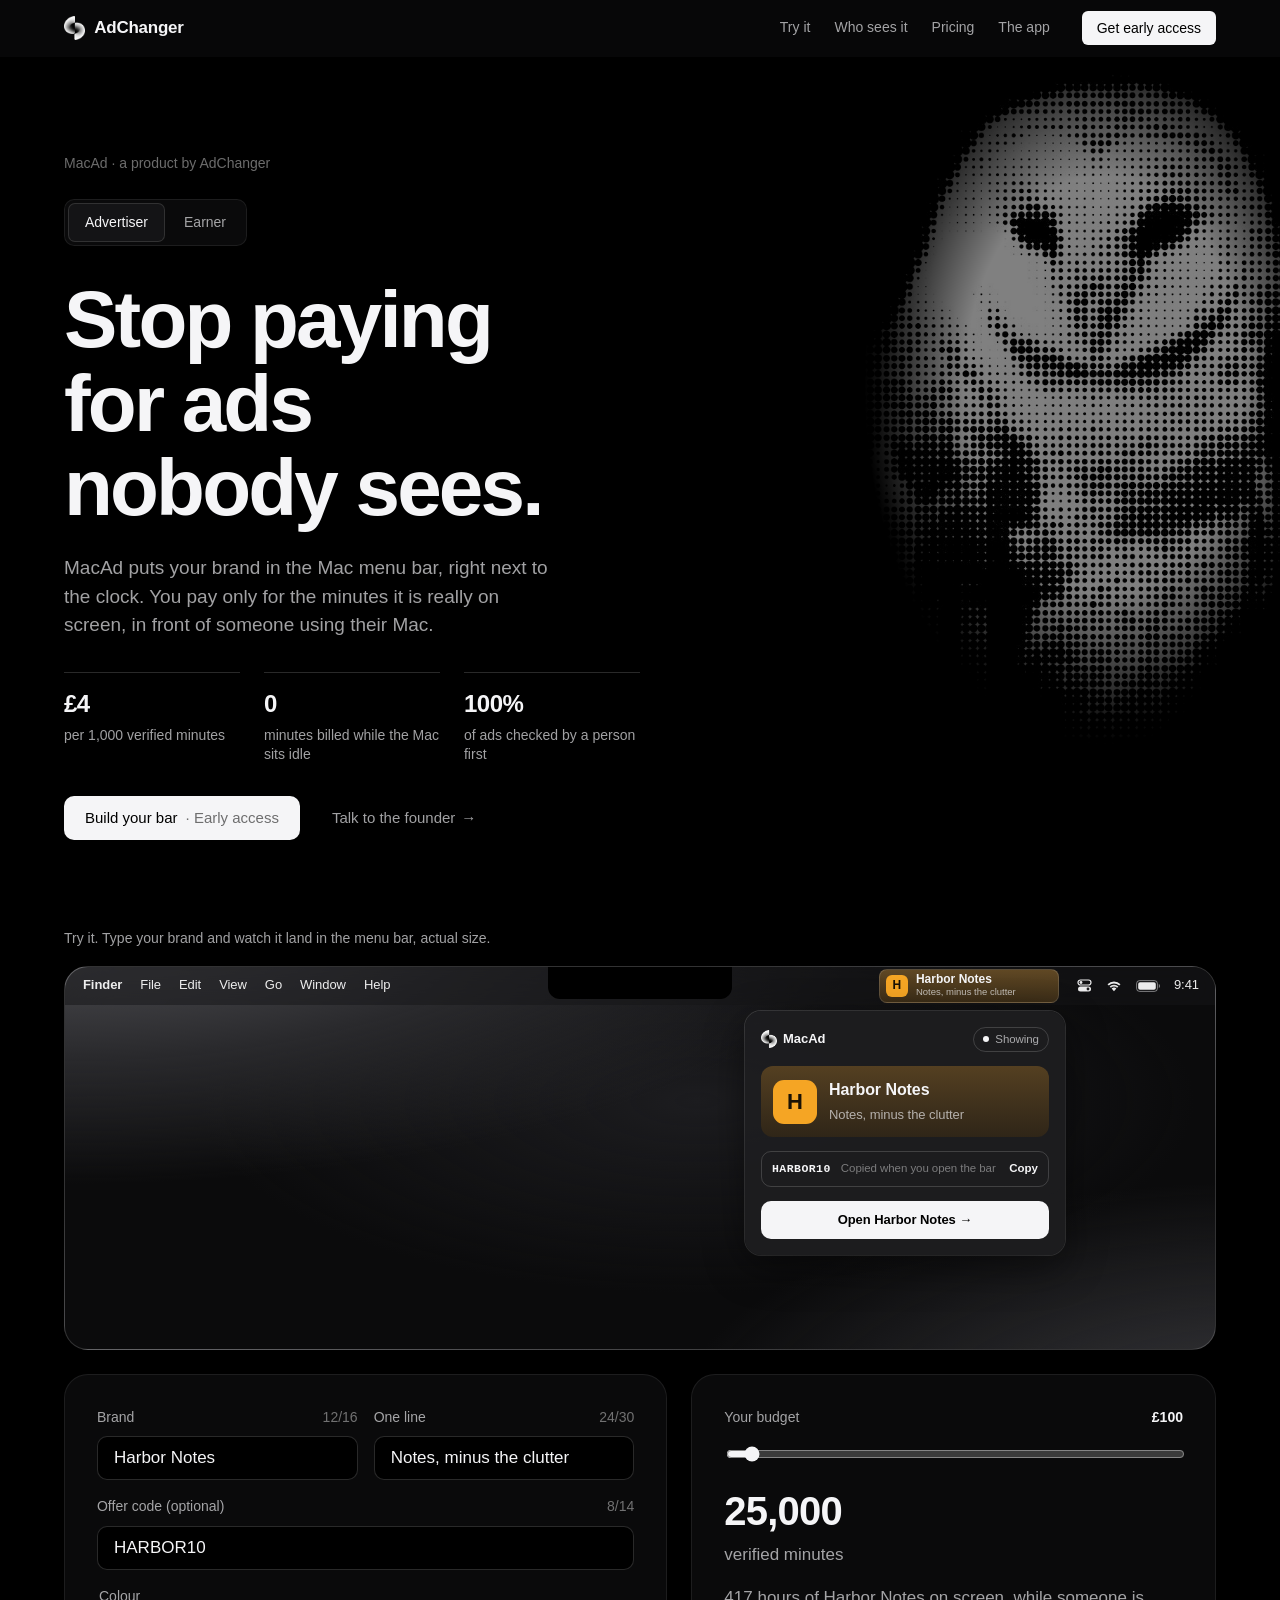
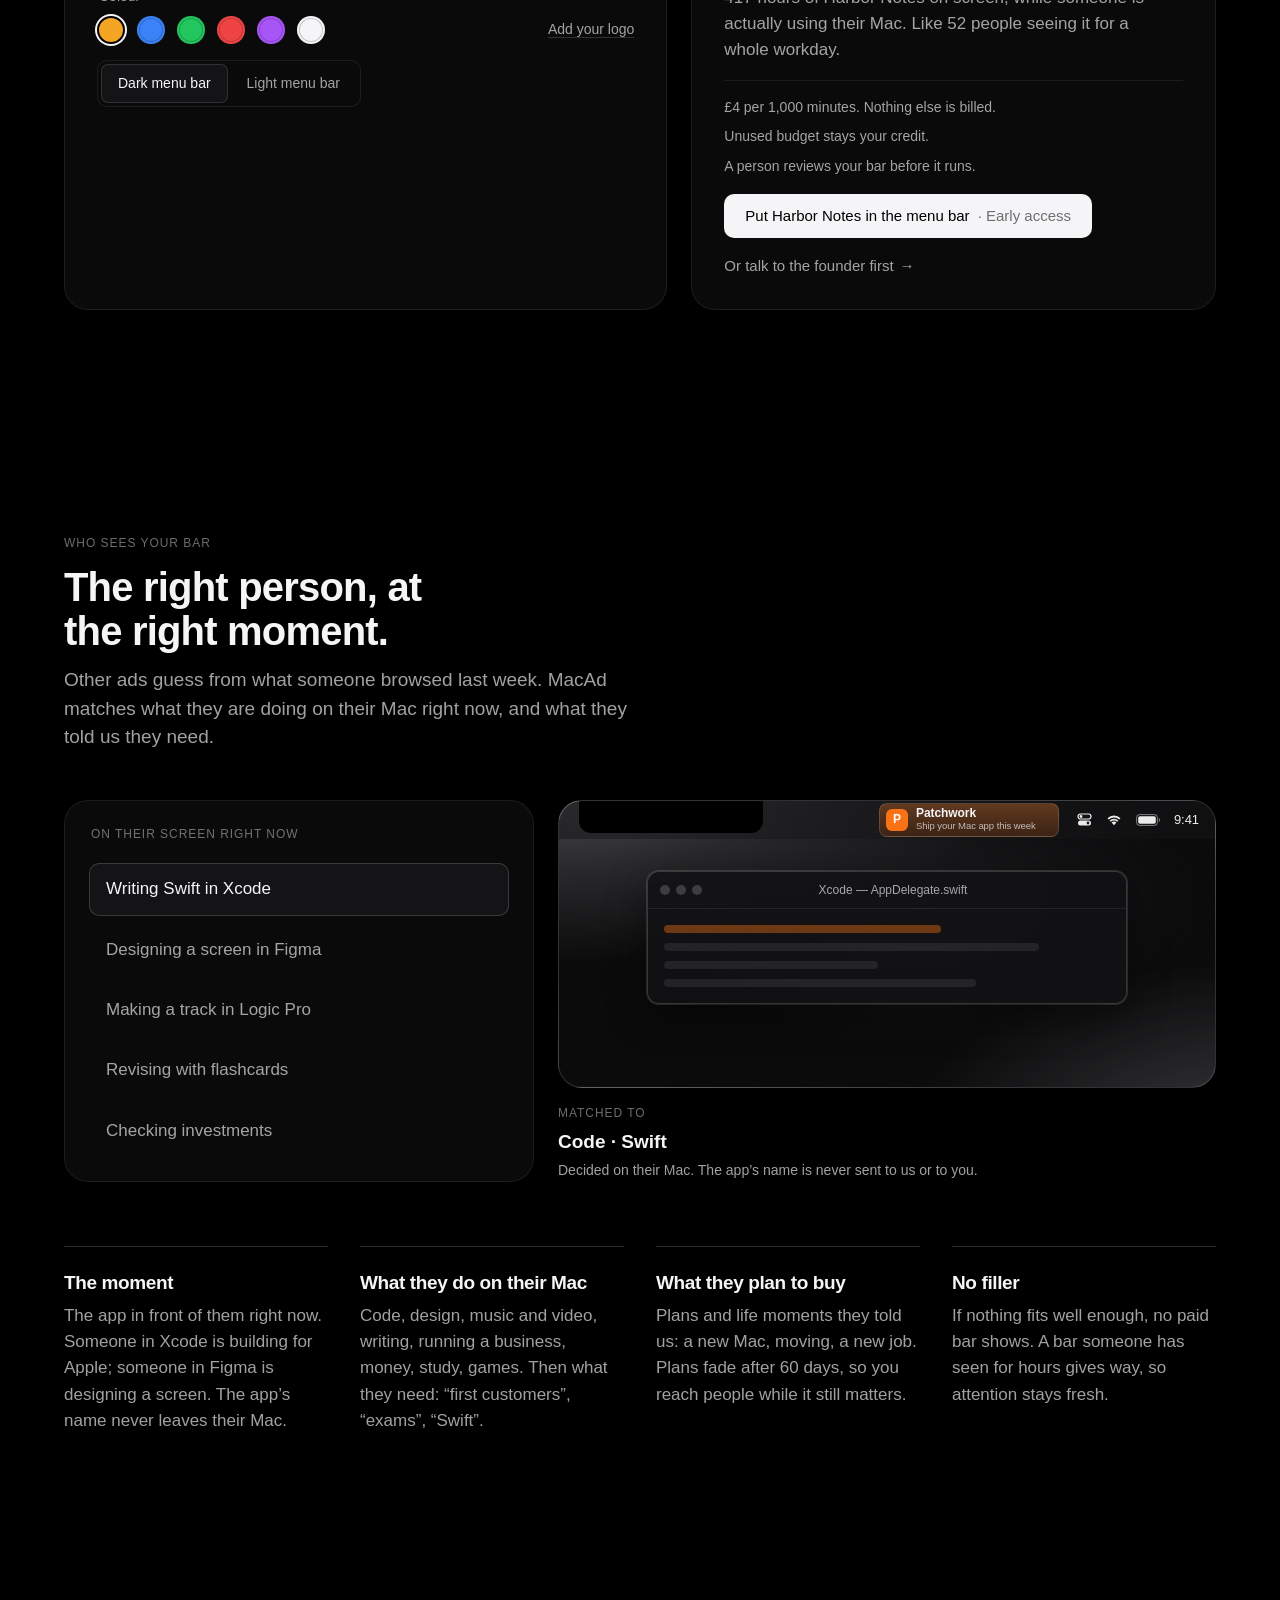
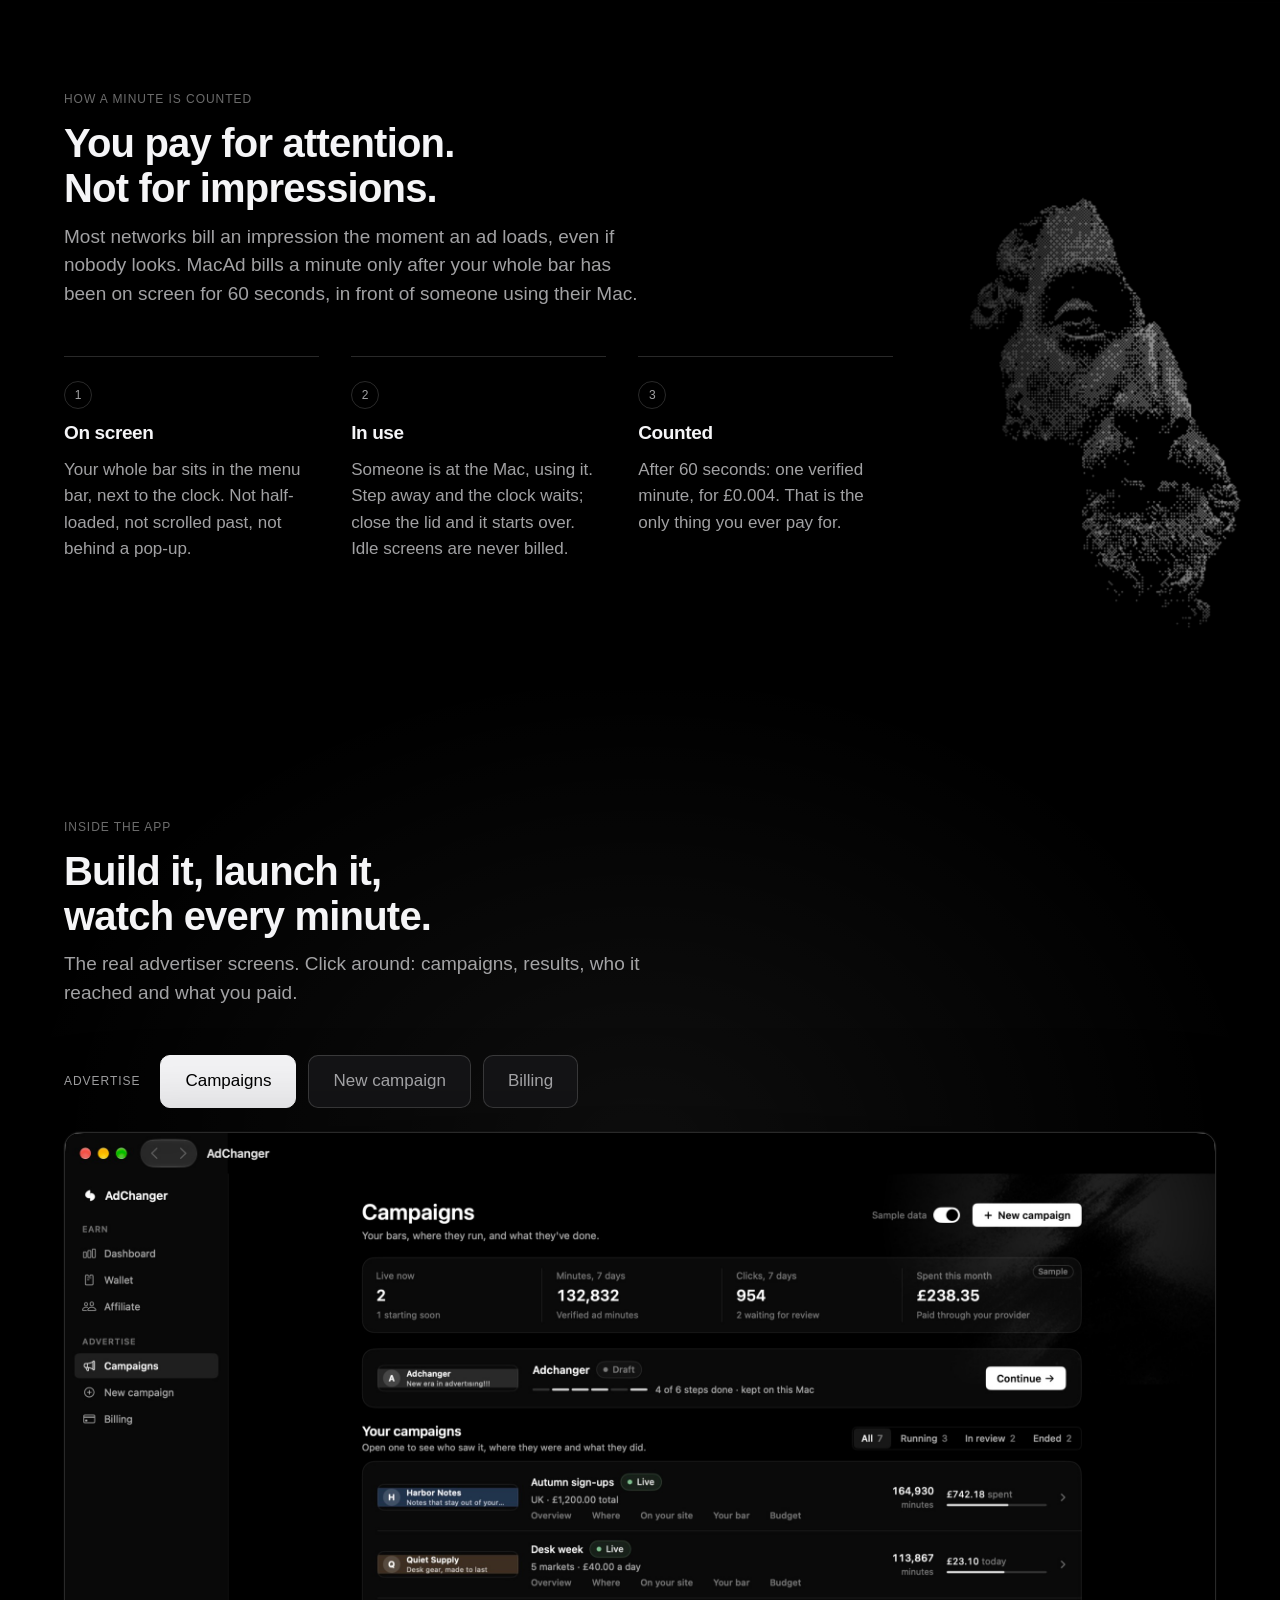
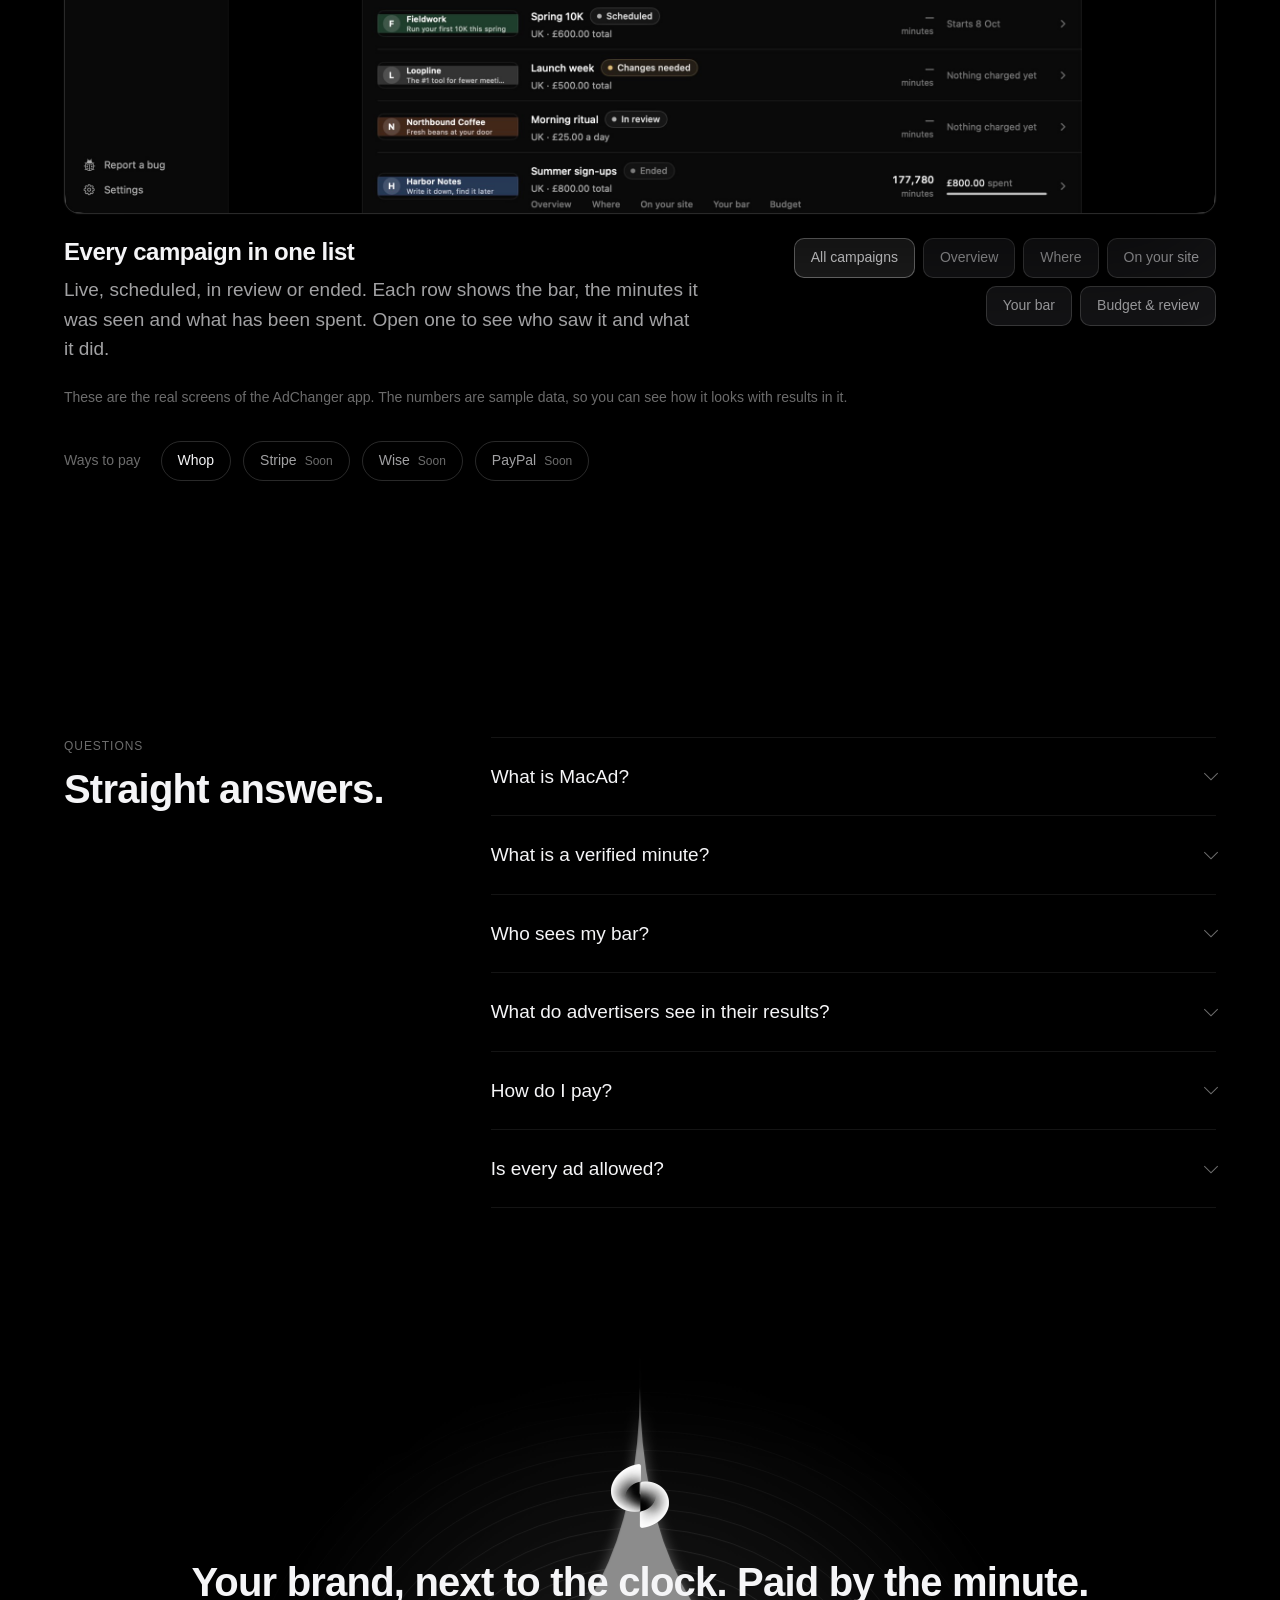
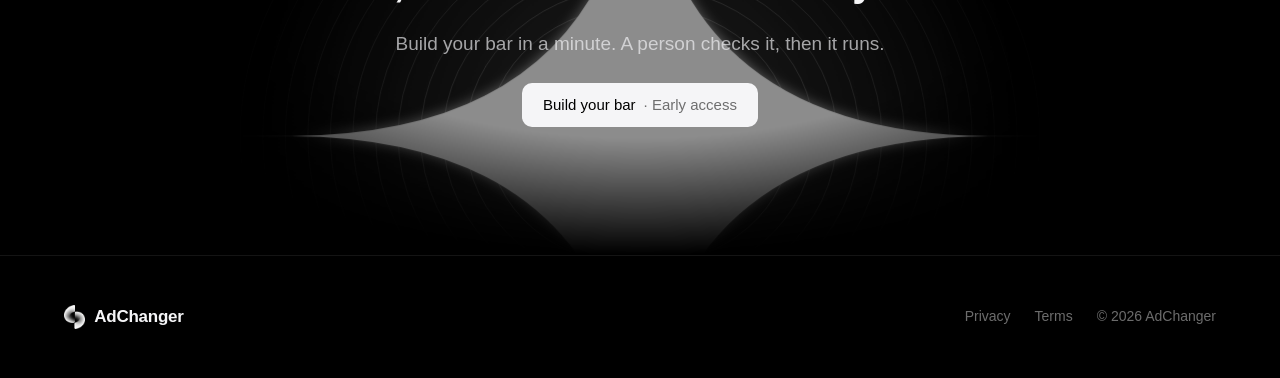
==== commit 9f9ff776: "Smooth scrolling at the end of the page: flare drawn once, rings turn as their own layer" ====
--- a/index.html
+++ b/index.html
@@ -1 +1 @@
-<!DOCTYPE html><html lang="en"><head><meta charSet="utf-8"/><meta name="viewport" content="width=device-width, initial-scale=1"/><link rel="preload" as="image" href="/art/owl.jpg"/><link rel="preload" as="image" href="/brand/adchanger-mark.webp"/><link rel="preload" as="image" href="/app/campaigns.jpg"/><link rel="preload" as="image" href="/app/dashboard.jpg"/><link rel="stylesheet" href="/_next/static/chunks/1z4g8emiat77f.css" data-precedence="next"/><link rel="preload" as="script" fetchPriority="low" href="/_next/static/chunks/3s6nzrbk-8mnv.js"/><script src="/_next/static/chunks/19mx3mg6lkumu.js" async=""></script><script src="/_next/static/chunks/3kmozkq6tgqnz.js" async=""></script><script src="/_next/static/chunks/1eh83f1trsv72.js" async=""></script><script src="/_next/static/chunks/turbopack-0ewssgmc2dw5s.js" async=""></script><script src="/_next/static/chunks/3fntmmi971322.js" async=""></script><script src="/_next/static/chunks/0-q-v4_mbfu19.js" async=""></script><script src="/_next/static/chunks/15qmzpprw47gu.js" async=""></script><script src="/_next/static/chunks/0ed0-jrqxzt59.js" async=""></script><script src="/_next/static/chunks/17ehxus3dp3vn.js" async=""></script><script src="/_next/static/chunks/1-0e3eebr5z33.js" async=""></script><meta name="theme-color" content="#000000"/><meta name="color-scheme" content="dark"/><title>MacAd by AdChanger — Ads in the Mac menu bar, paid by the verified minute</title><meta name="description" content="MacAd puts a brand in the Mac menu bar, next to the clock. Brands pay only for verified minutes on screen (£4 per 1,000); Mac users keep 65% for showing it. It never sees your screen. A product by AdChanger."/><meta name="keywords" content="AdChanger,MacAd,Mac menu bar ad,get paid to show ads on Mac,advertise on Mac,verified minute advertising"/><link rel="canonical" href="https://adchanger.net"/><meta name="google-site-verification" content="8yyIk7ToY5FC8Zqg0zk3n5A7R0QVBRUJBYZy6PHDLxA"/><meta property="og:title" content="MacAd by AdChanger — Ads in the Mac menu bar, paid by the verified minute"/><meta property="og:description" content="MacAd puts a brand in the Mac menu bar, next to the clock. Brands pay only for verified minutes on screen (£4 per 1,000); Mac users keep 65% for showing it. It never sees your screen. A product by AdChanger."/><meta property="og:url" content="https://adchanger.net"/><meta property="og:site_name" content="AdChanger"/><meta property="og:image" content="https://adchanger.net/opengraph-image.png?opengraph-image.0mc4waf9x-b7e.png"/><meta property="og:image:type" content="image/png"/><meta property="og:image:width" content="1200"/><meta property="og:image:height" content="630"/><meta property="og:type" content="website"/><meta name="twitter:card" content="summary_large_image"/><meta name="twitter:title" content="MacAd by AdChanger — Ads in the Mac menu bar, paid by the verified minute"/><meta name="twitter:description" content="MacAd puts a brand in the Mac menu bar, next to the clock. Brands pay only for verified minutes on screen (£4 per 1,000); Mac users keep 65% for showing it. It never sees your screen. A product by AdChanger."/><meta name="twitter:image" content="https://adchanger.net/opengraph-image.png?opengraph-image.0mc4waf9x-b7e.png"/><meta name="twitter:image:type" content="image/png"/><meta name="twitter:image:width" content="1200"/><meta name="twitter:image:height" content="630"/><link rel="icon" href="/favicon.ico?favicon.41wjr0k7-8p9p.ico" sizes="48x48" type="image/x-icon"/><link rel="icon" href="/icon.png?icon.1bfr6kqycistk.png" sizes="192x192" type="image/png"/><link rel="apple-touch-icon" href="/apple-icon.png?apple-icon.06wdrku8-lth7.png" sizes="180x180" type="image/png"/><script>document.documentElement.classList.add('js');if(new URLSearchParams(location.search).get('for')==='earner')document.documentElement.dataset.side='earner'</script><script type="application/ld+json">{"@context":"https://schema.org","@type":"Organization","name":"AdChanger","url":"https://adchanger.net","logo":"https://adchanger.net/brand/adchanger-logo.png","email":"yigit@adchanger.net","description":"MacAd puts a brand in the Mac menu bar, next to the clock. Brands pay only for verified minutes on screen (£4 per 1,000); Mac users keep 65% for showing it. It never sees your screen. A product by AdChanger."}</script><script type="application/ld+json">{"@context":"https://schema.org","@type":"SoftwareApplication","name":"AdChanger","alternateName":"AdChanger for Mac","operatingSystem":"macOS 12 or later","applicationCategory":"BusinessApplication","applicationSubCategory":"Advertising","url":"https://adchanger.net","publisher":{"@type":"Organization","name":"AdChanger","url":"https://adchanger.net"},"featureList":["MacAd: one small, quiet ad in the Mac menu bar that pays the person who shows it","Paid per verified minute: an ad counts after 60 seconds on screen while the Mac is in use","Advertisers pay £4, €5 or $6 per 1,000 verified minutes; 65% goes to the person showing the ad and 35% to AdChanger","Never sees the screen, keystrokes, microphone, camera, app contents or browsing history","Payments go through Whop (Stripe, Wise and PayPal coming soon); AdChanger never sees card details","A person reviews every ad before it runs"],"description":"MacAd puts a brand in the Mac menu bar, next to the clock. Brands pay only for verified minutes on screen (£4 per 1,000); Mac users keep 65% for showing it. It never sees your screen. A product by AdChanger."}</script><script type="application/ld+json">{"@context":"https://schema.org","@type":"WebSite","name":"AdChanger","url":"https://adchanger.net","description":"MacAd puts a brand in the Mac menu bar, next to the clock. Brands pay only for verified minutes on screen (£4 per 1,000); Mac users keep 65% for showing it. It never sees your screen. A product by AdChanger.","inLanguage":"en"}</script><script src="/_next/static/chunks/0cz1d0mv5g_q7.js" noModule=""></script></head><body><div hidden=""><!--$--><!--/$--></div><a class="skip-link" href="#main">Skip to content</a><header class="site-header" data-site-header="true"><div class="container site-header__inner"><a aria-label="AdChanger home" class="brand" href="/"><img alt="" loading="lazy" width="21" height="24" decoding="async" data-nimg="1" class="brand__mark" style="color:transparent;height:24px" src="/brand/adchanger-mark.webp"/><span class="brand__name">AdChanger</span></a><div class="site-header__nav"><nav class="site-header__links" aria-label="Sections"><a class="site-header__link" href="/#try">Try it</a><a class="site-header__link" href="/#reach" data-only="advertiser">Who sees it</a><a class="site-header__link" href="/#how" data-only="advertiser">Pricing</a><a class="site-header__link" href="/#results" data-only="advertiser">The app</a><a class="site-header__link" href="/#earn" data-only="earner">What you earn</a><a class="site-header__link" href="/#app" data-only="earner">The app</a><a class="site-header__link" href="/#privacy" data-only="earner">Privacy</a></nav><a class="button button--primary button--small" href="mailto:yigit@adchanger.net?subject=Early%20access%3A%20Download%20for%20Mac">Get early access</a></div></div></header><main id="main"><script type="application/ld+json">{"@context":"https://schema.org","@type":"FAQPage","mainEntity":[{"@type":"Question","name":"What is MacAd?","acceptedAnswer":{"@type":"Answer","text":"One small bar in the Mac menu bar, next to the clock, that shows your brand to people who chose to see ads and are paid for it. You build the bar, pick who sees it and pay only for verified minutes. MacAd is a product by AdChanger: you set it up in the AdChanger app."}},{"@type":"Question","name":"What is a verified minute?","acceptedAnswer":{"@type":"Answer","text":"A minute counts only after the ad has been on screen for 60 seconds while you are actually using your Mac. Step away and the clock waits. Close the lid and it starts over. Advertisers pay for verified minutes and nothing else."}},{"@type":"Question","name":"Who sees my bar?","acceptedAnswer":{"@type":"Answer","text":"People whose Mac fits your campaign: the countries and cities you pick, what they do on their Mac, what they are into and what they plan to buy, in words they chose themselves. On top, the moment: the app in front of them right now. If nothing fits well enough, no paid bar shows, so you never pay for filler."}},{"@type":"Question","name":"What do advertisers see in their results?","acceptedAnswer":{"@type":"Answer","text":"Verified minutes and spend, then how many people saw the bar, clicked it, reached your page and became customers. Results by place never single anyone out: places with fewer than 5 people are grouped together. You set a hard budget limit, and when it is used up the bar stops."}},{"@type":"Question","name":"How do I pay?","acceptedAnswer":{"@type":"Answer","text":"Through Whop, for now (Stripe, Wise and PayPal are coming soon). Whop takes the card, and AdChanger never sees it. You add your budget before a campaign runs; it is spent minute by minute, and whatever isn’t spent stays your credit."}},{"@type":"Question","name":"Is every ad allowed?","acceptedAnswer":{"@type":"Answer","text":"A person reviews every bar, its link and the page it opens before it runs. Gambling, adult content and prescription drugs are never shown, and sensitive subjects get a closer look."}},{"@type":"Question","name":"What is AdChanger?","acceptedAnswer":{"@type":"Answer","text":"AdChanger is a Mac app that puts one small, quiet ad in your menu bar and pays you for every minute it is seen. Businesses use the same app to build the ad, choose who sees it and pay only for verified minutes. Its first product is MacAd, the ad in the menu bar."}},{"@type":"Question","name":"How much can I earn?","acceptedAnswer":{"@type":"Answer","text":"An advertiser pays £4 for 1,000 verified minutes (€5 or $6 in euros and dollars), and you keep 65% of that: £2.60 per 1,000 minutes. With someone’s affiliate code you keep 70%, they get 5% and AdChanger keeps 25%. An 8-hour day with an ad running the whole time comes to about £1.25. What you really earn depends on the ads running for your country and how long your Mac is awake and in use, so we promise no fixed number."}},{"@type":"Question","name":"Is AdChanger safe?","acceptedAnswer":{"@type":"Answer","text":"It is built to see as little as possible. To count a minute, MacAd only checks whether your Mac is awake and in use. It never sees your screen, what you type, your microphone or camera, what is inside your apps or your browsing history, and it needs no Accessibility or screen-recording permission. You can pause, snooze or stop it at any time, and a person reviews every ad before it runs."}},{"@type":"Question","name":"How do I get paid?","acceptedAnswer":{"@type":"Answer","text":"Through Whop, for now (Stripe, Wise and PayPal are coming soon). Each minute’s earnings wait 3 days, then you can withdraw from £10, as often as you like. Whop checks your ID once and keeps your bank details; AdChanger never sees them."}},{"@type":"Question","name":"What is a verified minute?","acceptedAnswer":{"@type":"Answer","text":"A minute counts only after the ad has been on screen for 60 seconds while you are actually using your Mac. Step away and the clock waits. Close the lid and it starts over. Advertisers pay for verified minutes and nothing else."}},{"@type":"Question","name":"Who can use it, and where?","acceptedAnswer":{"@type":"Answer","text":"Anyone with a Mac, in any country, can earn; an ad only shows in the countries its advertiser picked. Advertisers can run ads anywhere in the world. The UK is our first market."}},{"@type":"Question","name":"Can I turn it off?","acceptedAnswer":{"@type":"Answer","text":"Always. Pause it, snooze it, or stop it from the menu bar. You never need to uninstall anything."}},{"@type":"Question","name":"When can I download it?","acceptedAnswer":{"@type":"Answer","text":"Soon. The Mac app is being built now, and the download will be right here the day it’s ready."}}]}</script><section class="hero"><div class="hero__art hero__art--owl" aria-hidden="true" data-only="advertiser"><img alt="" width="683" height="1024" decoding="async" data-nimg="1" style="color:transparent" src="/art/owl.jpg"/></div><div class="hero__art" aria-hidden="true" data-scroll="true" data-only="earner"><img alt="" loading="lazy" width="900" height="1599" decoding="async" data-nimg="1" style="color:transparent" src="/art/moths.webp"/></div><div class="container hero__inner enter"><p class="hero__kicker">MacAd <span>· a product by AdChanger</span></p><div class="hero__copy"><fieldset class="worth__currencies hero__switch"><legend class="visually-hidden">Show the page for</legend><button type="button" class="worth__currency" aria-pressed="true">Advertiser</button><button type="button" class="worth__currency" aria-pressed="false">Earner</button></fieldset><div class="hero__swap" data-for="advertiser"><h1 class="hero__title">Stop paying for ads nobody sees.</h1><p class="hero__lead">MacAd puts your brand in the Mac menu bar, right next to the clock. You pay only for the minutes it is really on screen, in front of someone using their Mac.</p><ul class="hero__stats"><li><strong>£4</strong><span>per 1,000 verified minutes</span></li><li><strong>0</strong><span>minutes billed while the Mac sits idle</span></li><li><strong>100%</strong><span>of ads checked by a person first</span></li></ul><div class="hero__actions"><a class="button button--primary" href="mailto:yigit@adchanger.net?subject=Early%20access%3A%20Build%20your%20bar">Build your bar<!-- --> <span class="button__note">· Early access</span></a><a class="text-link text-link--arrow" href="mailto:yigit@adchanger.net?subject=MacAd">Talk to the founder</a></div></div></div><div class="hero__demo" id="try" data-for="advertiser"><p class="hero__try">Try it. Type your brand and watch it land in the menu bar, actual size.</p><div class="builder" style="--brand:#f5a524;--brand-ink:#1a1205"><div class="menubar-demo__stage builder__stage" data-tone="dark"><div class="menubar" data-tone="dark" data-state="running"><div class="menubar__left" aria-hidden="true"><strong>Finder</strong><span>File</span><span>Edit</span><span>View</span><span>Go</span><span>Window</span><span>Help</span></div><div class="menubar__notch" aria-hidden="true"></div><div class="menubar__right"><div class="mac-ad-slot"><button type="button" class="sponsor-bar" aria-expanded="true" aria-controls="_R_2lidbtb_-pop" aria-label="Harbor Notes: Notes, minus the clutter. Your bar, actual size. Click to open what people see."><span class="sponsor-tile" aria-hidden="true">H</span><span class="mac-ad__text" aria-hidden="true"><span class="mac-ad__name">Harbor Notes</span><span class="mac-ad__copy">Notes, minus the clutter</span></span></button><div class="popover" id="_R_2lidbtb_-pop" data-open="true"><div class="popover__header"><span class="popover__app"><img alt="" loading="eager" width="16" height="18" decoding="async" data-nimg="1" class="brand__mark" style="color:transparent;height:18px" src="/brand/adchanger-mark.webp"/>MacAd</span><span class="popover__badge popover__badge--status" data-state="running">Showing</span></div><div class="offer"><span class="sponsor-tile sponsor-tile--large" aria-hidden="true">H</span><span><strong>Harbor Notes</strong><span>Notes, minus the clutter</span></span></div><div class="offer__code"><b>HARBOR10</b><span>Copied when you open the bar</span><button type="button">Copy</button></div><span class="offer__visit">Open <!-- -->Harbor Notes<!-- --> →</span></div></div><span class="menubar__icons" aria-hidden="true"><svg aria-hidden="true" width="15" height="15" viewBox="0 0 15 15" fill="none"><rect x="1" y="2" width="13" height="5" rx="2.5" stroke="currentColor" stroke-width="1.2"></rect><circle cx="4" cy="4.5" r="1.4" fill="currentColor"></circle><rect x="1" y="8.5" width="13" height="5" rx="2.5" fill="currentColor"></rect><circle cx="11" cy="11" r="1.4" fill="var(--menubar-bg-solid, #1a1a1c)"></circle></svg><svg aria-hidden="true" width="16" height="13" viewBox="0 0 16 13" fill="currentColor"><path d="M8 12.2 5.6 9.6a3.4 3.4 0 0 1 4.8 0L8 12.2Z"></path><path d="M3.6 7.5a6.2 6.2 0 0 1 8.8 0l-1.3 1.3a4.4 4.4 0 0 0-6.2 0L3.6 7.5Z" fill-opacity="0.95"></path><path d="M1.5 5.3a9.2 9.2 0 0 1 13 0l-1.3 1.3a7.4 7.4 0 0 0-10.4 0L1.5 5.3Z"></path></svg><svg aria-hidden="true" width="24" height="12" viewBox="0 0 24 12" fill="none"><rect x="0.6" y="0.6" width="20.8" height="10.8" rx="3" stroke="currentColor" stroke-opacity="0.5"></rect><rect x="2.2" y="2.2" width="17.6" height="7.6" rx="1.8" fill="currentColor"></rect><path d="M22.8 4v4c.7-.2 1.2-1 1.2-2s-.5-1.8-1.2-2Z" fill="currentColor" fill-opacity="0.5"></path></svg></span><span class="menubar__time" aria-hidden="true">9:41</span></div></div></div><div class="builder__panel"><form class="builder__fields"><div class="builder__field"><label for="_R_2lidbtb_-name">Brand<span>12<!-- -->/<!-- -->16</span></label><input id="_R_2lidbtb_-name" maxLength="16" autoComplete="off" spellCheck="false" value="Harbor Notes"/></div><div class="builder__field"><label for="_R_2lidbtb_-line">One line<span>24<!-- -->/<!-- -->30</span></label><input id="_R_2lidbtb_-line" maxLength="30" autoComplete="off" spellCheck="false" value="Notes, minus the clutter"/></div><div class="builder__field"><label for="_R_2lidbtb_-code">Offer code (optional)<span>8<!-- -->/<!-- -->14</span></label><input id="_R_2lidbtb_-code" maxLength="14" autoComplete="off" spellCheck="false" value="HARBOR10"/></div><fieldset class="builder__swatches"><legend>Colour</legend><button type="button" aria-label="Amber" aria-pressed="true" style="background:#f5a524"></button><button type="button" aria-label="Blue" aria-pressed="false" style="background:#3b82f6"></button><button type="button" aria-label="Green" aria-pressed="false" style="background:#22c55e"></button><button type="button" aria-label="Red" aria-pressed="false" style="background:#ef4444"></button><button type="button" aria-label="Violet" aria-pressed="false" style="background:#a855f7"></button><button type="button" aria-label="White" aria-pressed="false" style="background:#f5f5f7"></button><label class="builder__logo"><input type="file" accept="image/*"/>Add your logo</label></fieldset><fieldset class="worth__currencies builder__tone"><legend class="visually-hidden">Menu bar</legend><button type="button" class="worth__currency" aria-pressed="true">Dark menu bar</button><button type="button" class="worth__currency" aria-pressed="false">Light menu bar</button></fieldset></form><div class="builder__budget"><label for="_R_2lidbtb_-budget">Your budget <output>£100</output></label><input id="_R_2lidbtb_-budget" type="range" min="20" max="2000" step="20" value="100"/><p class="builder__minutes" aria-live="polite"><strong>25,000</strong> verified minutes</p><p class="builder__plain">417<!-- --> hours of <!-- -->Harbor Notes<!-- --> on screen, while someone is actually using their Mac. Like <!-- -->52<!-- --> people seeing it for a whole workday.</p><ul class="builder__terms"><li>£<!-- -->4<!-- --> per 1,000 minutes. Nothing else is billed.</li><li>Unused budget stays your credit.</li><li>A person reviews your bar before it runs.</li></ul><a class="button button--primary" href="mailto:yigit@adchanger.net?subject=Early%20access%3A%20Put%20Harbor%20Notes%20in%20the%20menu%20bar">Put Harbor Notes in the menu bar<!-- --> <span class="button__note">· Early access</span></a><a class="text-link text-link--arrow" href="mailto:yigit@adchanger.net?subject=MacAd%20for%20Harbor%20Notes">Or talk to the founder first</a></div></div></div></div></div></section><section class="section chapter" id="reach" data-only="advertiser"><div class="container"><div class="chapter__head"><p class="eyebrow reveal">Who sees your bar</p><h2 class="reveal" style="--reveal-delay:80ms">The right person, at the right moment.</h2><p class="lead reveal" style="--reveal-delay:160ms">Other ads guess from what someone browsed last week. MacAd matches what they are doing on their Mac right now, and what they told us they need.</p></div><div class="reveal reveal--block" style="--reveal-delay:200ms"><div class="moment" style="--brand:#f97316;--brand-ink:#fff"><fieldset class="moment__doing"><legend>On their screen right now</legend><button type="button" aria-pressed="true">Writing Swift in Xcode</button><button type="button" aria-pressed="false">Designing a screen in Figma</button><button type="button" aria-pressed="false">Making a track in Logic Pro</button><button type="button" aria-pressed="false">Revising with flashcards</button><button type="button" aria-pressed="false">Checking investments</button></fieldset><div class="moment__result"><div class="menubar-demo__stage moment__stage"><div class="menubar" data-tone="dark" data-state="running"><div class="menubar__left" aria-hidden="true"><strong>Xcode</strong><span>File</span><span>Edit</span><span>View</span><span>Go</span><span>Window</span><span>Help</span></div><div class="menubar__notch" aria-hidden="true"></div><div class="menubar__right"><div class="mac-ad-slot"><span class="sponsor-bar moment__bar" style="--brand:#f97316;--brand-ink:#fff"><span class="sponsor-tile" aria-hidden="true">P</span><span class="mac-ad__text"><span class="mac-ad__name">Patchwork</span><span class="mac-ad__copy">Ship your Mac app this week</span></span></span></div><span class="menubar__icons" aria-hidden="true"><svg aria-hidden="true" width="15" height="15" viewBox="0 0 15 15" fill="none"><rect x="1" y="2" width="13" height="5" rx="2.5" stroke="currentColor" stroke-width="1.2"></rect><circle cx="4" cy="4.5" r="1.4" fill="currentColor"></circle><rect x="1" y="8.5" width="13" height="5" rx="2.5" fill="currentColor"></rect><circle cx="11" cy="11" r="1.4" fill="var(--menubar-bg-solid, #1a1a1c)"></circle></svg><svg aria-hidden="true" width="16" height="13" viewBox="0 0 16 13" fill="currentColor"><path d="M8 12.2 5.6 9.6a3.4 3.4 0 0 1 4.8 0L8 12.2Z"></path><path d="M3.6 7.5a6.2 6.2 0 0 1 8.8 0l-1.3 1.3a4.4 4.4 0 0 0-6.2 0L3.6 7.5Z" fill-opacity="0.95"></path><path d="M1.5 5.3a9.2 9.2 0 0 1 13 0l-1.3 1.3a7.4 7.4 0 0 0-10.4 0L1.5 5.3Z"></path></svg><svg aria-hidden="true" width="24" height="12" viewBox="0 0 24 12" fill="none"><rect x="0.6" y="0.6" width="20.8" height="10.8" rx="3" stroke="currentColor" stroke-opacity="0.5"></rect><rect x="2.2" y="2.2" width="17.6" height="7.6" rx="1.8" fill="currentColor"></rect><path d="M22.8 4v4c.7-.2 1.2-1 1.2-2s-.5-1.8-1.2-2Z" fill="currentColor" fill-opacity="0.5"></path></svg></span><span class="menubar__time" aria-hidden="true">9:41</span></div></div><div class="moment__window" aria-hidden="true"><div class="moment__titlebar"><i></i><i></i><i></i><span>Xcode<!-- --> — <!-- -->AppDelegate.swift</span></div><div class="moment__lines"><b></b><b></b><b></b><b></b></div></div></div><p class="moment__why" aria-live="polite"><span>Matched to</span> <!-- -->Code · Swift<small>Decided on their Mac. The app’s name is never sent to us or to you.</small></p></div></div></div><ul class="reach"><li class="reveal" style="--reveal-delay:0ms"><h3>The moment</h3><p>The app in front of them right now. Someone in Xcode is building for Apple; someone in Figma is designing a screen. The app’s name never leaves their Mac.</p></li><li class="reveal" style="--reveal-delay:80ms"><h3>What they do on their Mac</h3><p>Code, design, music and video, writing, running a business, money, study, games. Then what they need: “first customers”, “exams”, “Swift”.</p></li><li class="reveal" style="--reveal-delay:160ms"><h3>What they plan to buy</h3><p>Plans and life moments they told us: a new Mac, moving, a new job. Plans fade after 60 days, so you reach people while it still matters.</p></li><li class="reveal" style="--reveal-delay:240ms"><h3>No filler</h3><p>If nothing fits well enough, no paid bar shows. A bar someone has seen for hours gives way, so attention stays fresh.</p></li></ul></div></section><section class="section chapter chapter--minute" id="how" data-only="advertiser"><div class="container"><div class="minute__art minute__art--advertiser" aria-hidden="true" data-scroll="true"><img alt="" loading="lazy" width="736" height="1308" decoding="async" data-nimg="1" style="color:transparent" src="/art/statue.jpg"/></div><div class="chapter__head"><p class="eyebrow reveal">How a minute is counted</p><h2 class="reveal" style="--reveal-delay:80ms">You pay for attention. Not for impressions.</h2><p class="lead reveal" style="--reveal-delay:160ms">Most networks bill an impression the moment an ad loads, even if nobody looks. MacAd bills a minute only after your whole bar has been on screen for 60 seconds, in front of someone using their Mac.</p></div><ol class="how"><li class="reveal" style="--reveal-delay:0ms"><span class="how__step">1</span><h3>On screen</h3><p>Your whole bar sits in the menu bar, next to the clock. Not half-loaded, not scrolled past, not behind a pop-up.</p></li><li class="reveal" style="--reveal-delay:90ms"><span class="how__step">2</span><h3>In use</h3><p>Someone is at the Mac, using it. Step away and the clock waits; close the lid and it starts over. Idle screens are never billed.</p></li><li class="reveal" style="--reveal-delay:180ms"><span class="how__step">3</span><h3>Counted</h3><p>After 60 seconds: one verified minute, for £0.004. That is the only thing you ever pay for.</p></li></ol></div></section><section class="section chapter chapter--app" id="results" data-only="advertiser"><div class="container"><div class="chapter__head"><p class="eyebrow reveal">Inside the app</p><h2 class="reveal" style="--reveal-delay:80ms">Build it, launch it, watch every minute.</h2><p class="lead reveal" style="--reveal-delay:160ms">The real advertiser screens. Click around: campaigns, results, who it reached and what you paid.</p></div><div class="reveal reveal--block" style="--reveal-delay:200ms"><div class="showcase"><fieldset class="showcase__nav"><legend class="visually-hidden">Pages of the AdChanger app</legend><div class="showcase__group"><span class="showcase__grouplabel">Advertise</span><button class="showcase__pill" type="button" aria-pressed="true">Campaigns</button><button class="showcase__pill" type="button" aria-pressed="false">New campaign</button><button class="showcase__pill" type="button" aria-pressed="false">Billing</button></div></fieldset><div class="showcase__window"><img class="showcase__layer" data-active="true" src="/app/campaigns.jpg" width="2400" height="1422" alt="The Campaigns page: totals for the week and a list of campaigns with their state, verified minutes and spend." decoding="async" draggable="false"/><img class="showcase__layer" data-active="false" width="2400" height="1422" alt="" aria-hidden="true" decoding="async" draggable="false"/><img class="showcase__layer" data-active="false" width="2400" height="1422" alt="" aria-hidden="true" decoding="async" draggable="false"/><img class="showcase__layer" data-active="false" width="2400" height="1422" alt="" aria-hidden="true" decoding="async" draggable="false"/><img class="showcase__layer" data-active="false" width="2400" height="1422" alt="" aria-hidden="true" decoding="async" draggable="false"/><img class="showcase__layer" data-active="false" width="2400" height="1422" alt="" aria-hidden="true" decoding="async" draggable="false"/><img class="showcase__layer" data-active="false" width="2400" height="1422" alt="" aria-hidden="true" decoding="async" draggable="false"/><img class="showcase__layer" data-active="false" width="2400" height="1422" alt="" aria-hidden="true" decoding="async" draggable="false"/><img class="showcase__layer" data-active="false" width="2400" height="1422" alt="" aria-hidden="true" decoding="async" draggable="false"/><img class="showcase__layer" data-active="false" width="2400" height="1422" alt="" aria-hidden="true" decoding="async" draggable="false"/><div class="showcase__hotspots"><button class="showcase__hotspot showcase__hotspot--nav" type="button" style="left:0.8%;top:32.3%;width:12.6%;height:3.8%" aria-label="Campaigns" tabindex="-1"></button><button class="showcase__hotspot showcase__hotspot--nav" type="button" style="left:0.8%;top:36.2%;width:12.6%;height:3.8%" aria-label="New campaign" tabindex="-1"></button><button class="showcase__hotspot showcase__hotspot--nav" type="button" style="left:0.8%;top:40%;width:12.6%;height:3.8%" aria-label="Billing" tabindex="-1"></button><button class="showcase__hotspot showcase__hotspot--row" type="button" style="left:25.8%;top:48.9%;width:62.6%;height:9.3%" aria-label="Open Autumn sign-ups" tabindex="-1"></button><button class="showcase__hotspot showcase__hotspot--row" type="button" style="left:25.8%;top:58.7%;width:62.6%;height:9.3%" aria-label="Open Desk week" tabindex="-1"></button><button class="showcase__hotspot showcase__hotspot--row" type="button" style="left:78.9%;top:10.5%;width:9.5%;height:3.4%" aria-label="New campaign" tabindex="-1"></button></div></div><div class="showcase__caption"><div class="showcase__text"><h3>Every campaign in one list</h3><p>Live, scheduled, in review or ended. Each row shows the bar, the minutes it was seen and what has been spent. Open one to see who saw it and what it did.</p></div><fieldset class="showcase__tabs"><legend class="visually-hidden">Screens in this part of the app</legend><button class="showcase__tab" type="button" aria-pressed="true">All campaigns</button><button class="showcase__tab" type="button" aria-pressed="false">Overview</button><button class="showcase__tab" type="button" aria-pressed="false">Where</button><button class="showcase__tab" type="button" aria-pressed="false">On your site</button><button class="showcase__tab" type="button" aria-pressed="false">Your bar</button><button class="showcase__tab" type="button" aria-pressed="false">Budget &amp; review</button></fieldset></div><p class="showcase__note">These are the real screens of the AdChanger app. The numbers are sample data, so you can see how it looks with results in it.</p></div></div><div class="reveal reveal--block" style="--reveal-delay:240ms"><ul class="worth__methods" aria-label="Payment methods"><li class="worth__methodlabel">Ways to pay</li><li class="worth__method">Whop</li><li class="worth__method worth__method--soon">Stripe<!-- --> <small>Soon</small></li><li class="worth__method worth__method--soon">Wise<!-- --> <small>Soon</small></li><li class="worth__method worth__method--soon">PayPal<!-- --> <small>Soon</small></li></ul></div></div></section><section class="section chapter" id="faq" data-only="advertiser"><div class="container faq-layout"><div class="faq-layout__head"><p class="eyebrow reveal">Questions</p><h2 class="reveal" style="--reveal-delay:80ms">Straight answers.</h2></div><div class="reveal reveal--block" style="--reveal-delay:160ms"><div class="faq"><details class="faq__item"><summary class="faq__question">What is MacAd?</summary><div class="faq__answer">One small bar in the Mac menu bar, next to the clock, that shows your brand to people who chose to see ads and are paid for it. You build the bar, pick who sees it and pay only for verified minutes. MacAd is a product by AdChanger: you set it up in the AdChanger app.</div></details><details class="faq__item"><summary class="faq__question">What is a verified minute?</summary><div class="faq__answer">A minute counts only after the ad has been on screen for 60 seconds while you are actually using your Mac. Step away and the clock waits. Close the lid and it starts over. Advertisers pay for verified minutes and nothing else.</div></details><details class="faq__item"><summary class="faq__question">Who sees my bar?</summary><div class="faq__answer">People whose Mac fits your campaign: the countries and cities you pick, what they do on their Mac, what they are into and what they plan to buy, in words they chose themselves. On top, the moment: the app in front of them right now. If nothing fits well enough, no paid bar shows, so you never pay for filler.</div></details><details class="faq__item"><summary class="faq__question">What do advertisers see in their results?</summary><div class="faq__answer">Verified minutes and spend, then how many people saw the bar, clicked it, reached your page and became customers. Results by place never single anyone out: places with fewer than 5 people are grouped together. You set a hard budget limit, and when it is used up the bar stops.</div></details><details class="faq__item"><summary class="faq__question">How do I pay?</summary><div class="faq__answer">Through Whop, for now (Stripe, Wise and PayPal are coming soon). Whop takes the card, and AdChanger never sees it. You add your budget before a campaign runs; it is spent minute by minute, and whatever isn’t spent stays your credit.</div></details><details class="faq__item"><summary class="faq__question">Is every ad allowed?</summary><div class="faq__answer">A person reviews every bar, its link and the page it opens before it runs. Gambling, adult content and prescription drugs are never shown, and sensitive subjects get a closer look.</div></details></div></div></div></section><section class="section closing" data-only="advertiser"><div class="backdrop backdrop--burst" aria-hidden="true" data-scroll="true"><svg class="backdrop__flare" viewBox="0 0 800 800" aria-hidden="true" focusable="false" role="presentation"><defs><radialGradient id="flare-glow"><stop offset="0" stop-color="#fff" stop-opacity="0.55"></stop><stop offset="0.35" stop-color="#fff" stop-opacity="0.14"></stop><stop offset="1" stop-color="#fff" stop-opacity="0"></stop></radialGradient><linearGradient id="flare-spike-h" x1="0" x2="1"><stop offset="0" stop-color="#fff" stop-opacity="0"></stop><stop offset="0.5" stop-color="#fff" stop-opacity="1"></stop><stop offset="1" stop-color="#fff" stop-opacity="0"></stop></linearGradient><linearGradient id="flare-spike-v" x1="0" x2="0" y1="0" y2="1"><stop offset="0" stop-color="#fff" stop-opacity="0"></stop><stop offset="0.5" stop-color="#fff" stop-opacity="1"></stop><stop offset="1" stop-color="#fff" stop-opacity="0"></stop></linearGradient><filter id="flare-soften" x="-20%" y="-20%" width="140%" height="140%"><feGaussianBlur stdDeviation="6"></feGaussianBlur></filter></defs><circle cx="400" cy="400" r="380" fill="url(#flare-glow)"></circle><g class="flare__rings" fill="none" stroke="#fff"><ellipse cx="400" cy="400" rx="60" ry="51.6" stroke-width="0.7" stroke-opacity="0.42"></ellipse><ellipse cx="400" cy="400" rx="82" ry="70.52" stroke-width="0.7" stroke-opacity="0.39399999999999996"></ellipse><ellipse cx="400" cy="400" rx="104" ry="89.44" stroke-width="0.7" stroke-opacity="0.368"></ellipse><ellipse cx="400" cy="400" rx="126" ry="108.36" stroke-width="0.7" stroke-opacity="0.34199999999999997"></ellipse><ellipse cx="400" cy="400" rx="148" ry="127.28" stroke-width="0.7" stroke-opacity="0.316"></ellipse><ellipse cx="400" cy="400" rx="170" ry="146.2" stroke-width="0.7" stroke-opacity="0.29"></ellipse><ellipse cx="400" cy="400" rx="192" ry="165.12" stroke-width="0.7" stroke-opacity="0.264"></ellipse><ellipse cx="400" cy="400" rx="214" ry="184.04" stroke-width="0.7" stroke-opacity="0.238"></ellipse><ellipse cx="400" cy="400" rx="236" ry="202.96" stroke-width="0.7" stroke-opacity="0.212"></ellipse><ellipse cx="400" cy="400" rx="258" ry="221.88" stroke-width="0.7" stroke-opacity="0.186"></ellipse><ellipse cx="400" cy="400" rx="280" ry="240.79999999999998" stroke-width="0.7" stroke-opacity="0.15999999999999998"></ellipse><ellipse cx="400" cy="400" rx="302" ry="259.71999999999997" stroke-width="0.7" stroke-opacity="0.134"></ellipse><ellipse cx="400" cy="400" rx="324" ry="278.64" stroke-width="0.7" stroke-opacity="0.10799999999999998"></ellipse><ellipse cx="400" cy="400" rx="346" ry="297.56" stroke-width="0.7" stroke-opacity="0.08200000000000002"></ellipse><ellipse cx="400" cy="400" rx="368" ry="316.48" stroke-width="0.7" stroke-opacity="0.055999999999999994"></ellipse><ellipse cx="400" cy="400" rx="390" ry="335.4" stroke-width="0.7" stroke-opacity="0.05"></ellipse></g><g filter="url(#flare-soften)" opacity="0.6"><path d="M400 60 Q402.5 397.5 740 400 Q402.5 402.5 400 740 Q397.5 402.5 60 400 Q397.5 397.5 400 60Z" fill="#fff"></path></g><path d="M400 60 Q402.5 397.5 740 400 Q402.5 402.5 400 740 Q397.5 402.5 60 400 Q397.5 397.5 400 60Z" fill="#fff"></path><rect x="0" y="399.4" width="800" height="1.2" fill="url(#flare-spike-h)" opacity="0.8"></rect><rect x="399.4" y="0" width="1.2" height="800" fill="url(#flare-spike-v)" opacity="0.6"></rect></svg></div><div class="container closing__inner"><div class="reveal reveal--block"><img alt="" loading="lazy" width="57" height="64" decoding="async" data-nimg="1" class="brand__mark closing__mark" style="color:transparent;height:64px" src="/brand/adchanger-mark.webp"/></div><h2 class="reveal reveal--block" style="--reveal-delay:90ms">Your brand, next to the clock. Paid by the minute.</h2><p class="reveal reveal--block" style="--reveal-delay:180ms">Build your bar in a minute. A person checks it, then it runs.</p><div class="reveal reveal--block" style="--reveal-delay:270ms"><a class="button button--primary" href="mailto:yigit@adchanger.net?subject=Early%20access%3A%20Build%20your%20bar">Build your bar<!-- --> <span class="button__note">· Early access</span></a></div></div></section><section class="section chapter chapter--minute" id="minute" data-only="earner"><div class="container"><div class="minute__art minute__art--earner" aria-hidden="true" data-scroll="true"><img alt="" loading="lazy" width="1254" height="1254" decoding="async" data-nimg="1" style="color:transparent" src="/art/orbit.webp"/></div><div class="chapter__head"><p class="eyebrow reveal">How a minute is counted</p><h2 class="reveal" style="--reveal-delay:80ms">One honest unit. You earn every one.</h2><p class="lead reveal" style="--reveal-delay:160ms">Install it once and forget it. It sits next to your clock, and every minute it is seen while you use your Mac puts money in your wallet.</p></div><ol class="how"><li class="reveal" style="--reveal-delay:0ms"><span class="how__step">1</span><h3>On screen</h3><p>The bar sits in your menu bar, next to the clock. Nothing pops up, nothing plays.</p></li><li class="reveal" style="--reveal-delay:90ms"><span class="how__step">2</span><h3>In use</h3><p>You are at your Mac, using it. Step away and the clock waits; close the lid and it starts over.</p></li><li class="reveal" style="--reveal-delay:180ms"><span class="how__step">3</span><h3>Counted</h3><p>After 60 seconds: one verified minute. The brand pays £0.004 and £0.0026 of it is yours.</p></li></ol></div></section><section class="section chapter chapter--worth" id="earn" data-only="earner"><div class="backdrop backdrop--world" aria-hidden="true"><canvas class="backdrop__canvas"></canvas></div><div class="container"><div class="chapter__head"><p class="eyebrow reveal">What you earn</p><h2 class="reveal" style="--reveal-delay:80ms">Every minute, split in the open.</h2></div><div class="reveal reveal--block" style="--reveal-delay:160ms"><div class="worth"><fieldset class="worth__currencies"><legend class="visually-hidden">Show prices in</legend><button class="worth__currency" type="button" aria-pressed="true">£<!-- --> <!-- -->GBP</button><button class="worth__currency" type="button" aria-pressed="false">€<!-- --> <!-- -->EUR</button><button class="worth__currency" type="button" aria-pressed="false">$<!-- --> <!-- -->USD</button></fieldset><div class="worth__card"><p class="worth__price" aria-live="polite"><span class="worth__amount">£0.004</span><span class="worth__caption">an advertiser pays for one verified minute,<!-- --> <!-- -->£4.00<!-- --> per <!-- -->1,000<!-- -->.</span></p><div class="worth__mode"><span class="worth__modelabel">Without a code</span><div class="worth__split" aria-hidden="true"><span class="worth__part worth__part--you" style="flex-basis:65%"></span><span class="worth__part worth__part--us" style="flex-basis:35%"></span></div><ul class="worth__legend"><li><span class="worth__who">You, the person with the Mac</span><strong>65<!-- -->% · <!-- -->£0.0026</strong></li><li><span class="worth__who">AdChanger</span><strong>35<!-- -->% · <!-- -->£0.0014</strong></li></ul></div><div class="worth__mode"><span class="worth__modelabel">With an affiliate code</span><div class="worth__split" aria-hidden="true"><span class="worth__part worth__part--you" style="flex-basis:70%"></span><span class="worth__part worth__part--friend" style="flex-basis:5%"></span><span class="worth__part worth__part--us" style="flex-basis:25%"></span></div><ul class="worth__legend worth__legend--three"><li><span class="worth__who">You</span><strong>70<!-- -->% · <!-- -->£0.0028</strong></li><li><span class="worth__who">The person whose code you used</span><strong>5<!-- -->% · <!-- -->£0.0002</strong></li><li><span class="worth__who">AdChanger</span><strong>25<!-- -->% · <!-- -->£0.0010</strong></li></ul><p class="worth__note">Using a code takes 10 points from AdChanger’s share: 5 go to you and 5 to the person who shared it. The price stays the same.</p></div></div><p class="worth__honesty"><strong>Why we print all of this.</strong><span>Honesty. People who host the ad and businesses who pay for it both deserve to know exactly where every minute’s money goes, so we show it to everyone, before anyone signs up.</span></p><div class="worth__facts"><div class="metric"><span class="metric__label">You earn per 1,000 minutes</span><strong class="metric__value">£2.60</strong><span class="metric__context">Of the £4.00 an advertiser pays.</span></div><div class="metric"><span class="metric__label">The most one ad counts in a day</span><strong class="metric__value">1,000 min</strong><span class="metric__context">16 h 40 min, so up to £2.60 a day from one ad.</span></div><div class="metric"><span class="metric__label">A 8 h day</span><strong class="metric__value">£1.25</strong><span class="metric__context">About £37 over 30 days, if an ad runs every minute.</span></div><div class="metric"><span class="metric__label">Paid out</span><strong class="metric__value">From £10</strong><span class="metric__context">Each minute’s earnings become available after 3 days.</span></div></div><ul class="worth__methods" aria-label="Payment methods"><li class="worth__methodlabel">Ways to get paid</li><li class="worth__method">Whop</li><li class="worth__method worth__method--soon">Stripe<!-- --> <small>Soon</small></li><li class="worth__method worth__method--soon">Wise<!-- --> <small>Soon</small></li><li class="worth__method worth__method--soon">PayPal<!-- --> <small>Soon</small></li></ul></div></div><p class="worth__fineprint reveal" style="--reveal-delay:240ms">Launch prices. Earnings depend on the ads running for your country and how long your Mac is awake and in use.</p></div></section><section class="section chapter chapter--app" id="app" data-only="earner"><div class="container"><div class="chapter__head"><p class="eyebrow reveal">Inside the app</p><h2 class="reveal" style="--reveal-delay:80ms">Watch it add up. Take it out.</h2><p class="lead reveal" style="--reveal-delay:160ms">The real screens, with sample money in them: what your bar earned, your wallet, and what the friends you bring in add.</p></div><div class="reveal reveal--block" style="--reveal-delay:200ms"><div class="showcase"><fieldset class="showcase__nav"><legend class="visually-hidden">Pages of the AdChanger app</legend><div class="showcase__group"><span class="showcase__grouplabel">Earn</span><button class="showcase__pill" type="button" aria-pressed="true">Dashboard</button><button class="showcase__pill" type="button" aria-pressed="false">Wallet</button><button class="showcase__pill" type="button" aria-pressed="false">Affiliate</button></div></fieldset><div class="showcase__window"><img class="showcase__layer" data-active="true" src="/app/dashboard.jpg" width="2400" height="1422" alt="The AdChanger Dashboard: earnings for 7 days, 30 days, 90 days, this year and all time, a bar chart of each day, and a list of ads the person clicked." decoding="async" draggable="false"/><img class="showcase__layer" data-active="false" width="2400" height="1422" alt="" aria-hidden="true" decoding="async" draggable="false"/><img class="showcase__layer" data-active="false" width="2400" height="1422" alt="" aria-hidden="true" decoding="async" draggable="false"/><div class="showcase__hotspots"><button class="showcase__hotspot showcase__hotspot--nav" type="button" style="left:0.8%;top:15.7%;width:12.6%;height:3.8%" aria-label="Dashboard" tabindex="-1"></button><button class="showcase__hotspot showcase__hotspot--nav" type="button" style="left:0.8%;top:19.6%;width:12.6%;height:3.8%" aria-label="Wallet" tabindex="-1"></button><button class="showcase__hotspot showcase__hotspot--nav" type="button" style="left:0.8%;top:23.5%;width:12.6%;height:3.8%" aria-label="Affiliate" tabindex="-1"></button></div></div><div class="showcase__caption"><div class="showcase__text"><h3>Your earnings, at a glance</h3><p>What your bar earned over 7 days, 30 days, 90 days, this year and all time. Every day on one chart, and every ad you clicked, kept so you can find it again.</p></div></div><p class="showcase__note">These are the real screens of the AdChanger app. The numbers are sample data, so you can see how it looks with results in it.</p></div></div></div></section><section class="section chapter" id="privacy" data-only="earner"><div class="container privacy"><div class="privacy__head"><p class="eyebrow reveal">Privacy</p><h2 class="reveal" style="--reveal-delay:80ms">It counts minutes. It doesn’t watch you.</h2><p class="lead reveal" style="--reveal-delay:160ms">MacAd only needs to know whether your Mac is awake and in use. Brands get totals, never you.</p></div><ul class="privacy__list"><li class="reveal" style="--reveal-delay:120ms"><span class="visually-hidden">Never sees: </span>Your screen</li><li class="reveal" style="--reveal-delay:190ms"><span class="visually-hidden">Never sees: </span>What you type</li><li class="reveal" style="--reveal-delay:260ms"><span class="visually-hidden">Never sees: </span>Your microphone or camera</li><li class="reveal" style="--reveal-delay:330ms"><span class="visually-hidden">Never sees: </span>What’s inside your apps</li><li class="reveal" style="--reveal-delay:400ms"><span class="visually-hidden">Never sees: </span>Your browsing history</li></ul></div></section><section class="section chapter" id="questions" data-only="earner"><div class="container faq-layout"><div class="faq-layout__head"><p class="eyebrow reveal">Questions</p><h2 class="reveal" style="--reveal-delay:80ms">Straight answers.</h2></div><div class="reveal reveal--block" style="--reveal-delay:160ms"><div class="faq"><details class="faq__item"><summary class="faq__question">What is AdChanger?</summary><div class="faq__answer">AdChanger is a Mac app that puts one small, quiet ad in your menu bar and pays you for every minute it is seen. Businesses use the same app to build the ad, choose who sees it and pay only for verified minutes. Its first product is MacAd, the ad in the menu bar.</div></details><details class="faq__item"><summary class="faq__question">How much can I earn?</summary><div class="faq__answer">An advertiser pays £4 for 1,000 verified minutes (€5 or $6 in euros and dollars), and you keep 65% of that: £2.60 per 1,000 minutes. With someone’s affiliate code you keep 70%, they get 5% and AdChanger keeps 25%. An 8-hour day with an ad running the whole time comes to about £1.25. What you really earn depends on the ads running for your country and how long your Mac is awake and in use, so we promise no fixed number.</div></details><details class="faq__item"><summary class="faq__question">Is AdChanger safe?</summary><div class="faq__answer">It is built to see as little as possible. To count a minute, MacAd only checks whether your Mac is awake and in use. It never sees your screen, what you type, your microphone or camera, what is inside your apps or your browsing history, and it needs no Accessibility or screen-recording permission. You can pause, snooze or stop it at any time, and a person reviews every ad before it runs.</div></details><details class="faq__item"><summary class="faq__question">How do I get paid?</summary><div class="faq__answer">Through Whop, for now (Stripe, Wise and PayPal are coming soon). Each minute’s earnings wait 3 days, then you can withdraw from £10, as often as you like. Whop checks your ID once and keeps your bank details; AdChanger never sees them.</div></details><details class="faq__item"><summary class="faq__question">What is a verified minute?</summary><div class="faq__answer">A minute counts only after the ad has been on screen for 60 seconds while you are actually using your Mac. Step away and the clock waits. Close the lid and it starts over. Advertisers pay for verified minutes and nothing else.</div></details><details class="faq__item"><summary class="faq__question">Who can use it, and where?</summary><div class="faq__answer">Anyone with a Mac, in any country, can earn; an ad only shows in the countries its advertiser picked. Advertisers can run ads anywhere in the world. The UK is our first market.</div></details><details class="faq__item"><summary class="faq__question">Can I turn it off?</summary><div class="faq__answer">Always. Pause it, snooze it, or stop it from the menu bar. You never need to uninstall anything.</div></details><details class="faq__item"><summary class="faq__question">When can I download it?</summary><div class="faq__answer">Soon. The Mac app is being built now, and the download will be right here the day it’s ready.</div></details></div></div></div></section><section class="section closing" data-only="earner"><div class="backdrop backdrop--burst" aria-hidden="true" data-scroll="true"><svg class="backdrop__flare" viewBox="0 0 800 800" aria-hidden="true" focusable="false" role="presentation"><defs><radialGradient id="flare-glow"><stop offset="0" stop-color="#fff" stop-opacity="0.55"></stop><stop offset="0.35" stop-color="#fff" stop-opacity="0.14"></stop><stop offset="1" stop-color="#fff" stop-opacity="0"></stop></radialGradient><linearGradient id="flare-spike-h" x1="0" x2="1"><stop offset="0" stop-color="#fff" stop-opacity="0"></stop><stop offset="0.5" stop-color="#fff" stop-opacity="1"></stop><stop offset="1" stop-color="#fff" stop-opacity="0"></stop></linearGradient><linearGradient id="flare-spike-v" x1="0" x2="0" y1="0" y2="1"><stop offset="0" stop-color="#fff" stop-opacity="0"></stop><stop offset="0.5" stop-color="#fff" stop-opacity="1"></stop><stop offset="1" stop-color="#fff" stop-opacity="0"></stop></linearGradient><filter id="flare-soften" x="-20%" y="-20%" width="140%" height="140%"><feGaussianBlur stdDeviation="6"></feGaussianBlur></filter></defs><circle cx="400" cy="400" r="380" fill="url(#flare-glow)"></circle><g class="flare__rings" fill="none" stroke="#fff"><ellipse cx="400" cy="400" rx="60" ry="51.6" stroke-width="0.7" stroke-opacity="0.42"></ellipse><ellipse cx="400" cy="400" rx="82" ry="70.52" stroke-width="0.7" stroke-opacity="0.39399999999999996"></ellipse><ellipse cx="400" cy="400" rx="104" ry="89.44" stroke-width="0.7" stroke-opacity="0.368"></ellipse><ellipse cx="400" cy="400" rx="126" ry="108.36" stroke-width="0.7" stroke-opacity="0.34199999999999997"></ellipse><ellipse cx="400" cy="400" rx="148" ry="127.28" stroke-width="0.7" stroke-opacity="0.316"></ellipse><ellipse cx="400" cy="400" rx="170" ry="146.2" stroke-width="0.7" stroke-opacity="0.29"></ellipse><ellipse cx="400" cy="400" rx="192" ry="165.12" stroke-width="0.7" stroke-opacity="0.264"></ellipse><ellipse cx="400" cy="400" rx="214" ry="184.04" stroke-width="0.7" stroke-opacity="0.238"></ellipse><ellipse cx="400" cy="400" rx="236" ry="202.96" stroke-width="0.7" stroke-opacity="0.212"></ellipse><ellipse cx="400" cy="400" rx="258" ry="221.88" stroke-width="0.7" stroke-opacity="0.186"></ellipse><ellipse cx="400" cy="400" rx="280" ry="240.79999999999998" stroke-width="0.7" stroke-opacity="0.15999999999999998"></ellipse><ellipse cx="400" cy="400" rx="302" ry="259.71999999999997" stroke-width="0.7" stroke-opacity="0.134"></ellipse><ellipse cx="400" cy="400" rx="324" ry="278.64" stroke-width="0.7" stroke-opacity="0.10799999999999998"></ellipse><ellipse cx="400" cy="400" rx="346" ry="297.56" stroke-width="0.7" stroke-opacity="0.08200000000000002"></ellipse><ellipse cx="400" cy="400" rx="368" ry="316.48" stroke-width="0.7" stroke-opacity="0.055999999999999994"></ellipse><ellipse cx="400" cy="400" rx="390" ry="335.4" stroke-width="0.7" stroke-opacity="0.05"></ellipse></g><g filter="url(#flare-soften)" opacity="0.6"><path d="M400 60 Q402.5 397.5 740 400 Q402.5 402.5 400 740 Q397.5 402.5 60 400 Q397.5 397.5 400 60Z" fill="#fff"></path></g><path d="M400 60 Q402.5 397.5 740 400 Q402.5 402.5 400 740 Q397.5 402.5 60 400 Q397.5 397.5 400 60Z" fill="#fff"></path><rect x="0" y="399.4" width="800" height="1.2" fill="url(#flare-spike-h)" opacity="0.8"></rect><rect x="399.4" y="0" width="1.2" height="800" fill="url(#flare-spike-v)" opacity="0.6"></rect></svg></div><div class="container closing__inner"><div class="reveal reveal--block"><img alt="" loading="lazy" width="57" height="64" decoding="async" data-nimg="1" class="brand__mark closing__mark" style="color:transparent;height:64px" src="/brand/adchanger-mark.webp"/></div><h2 class="reveal reveal--block" style="--reveal-delay:90ms">Your menu bar can pay you back.</h2><p class="reveal reveal--block" style="--reveal-delay:180ms">Download it, leave it on, watch your wallet fill.</p><div class="reveal reveal--block" style="--reveal-delay:270ms"><a class="button button--primary" href="mailto:yigit@adchanger.net?subject=Early%20access%3A%20Start%20earning">Start earning<!-- --> <span class="button__note">· Early access</span></a></div></div></section></main><footer class="site-footer"><div class="container site-footer__inner"><a aria-label="AdChanger home" class="brand" href="/"><img alt="" loading="lazy" width="21" height="24" decoding="async" data-nimg="1" class="brand__mark" style="color:transparent;height:24px" src="/brand/adchanger-mark.webp"/><span class="brand__name">AdChanger</span></a><nav class="site-footer__links" aria-label="Footer"><a class="site-footer__link" href="/privacy">Privacy</a><a class="site-footer__link" href="/terms">Terms</a><span>© <!-- -->2026<!-- --> AdChanger</span></nav></div></footer><!--$--><!--/$--><script src="/_next/static/chunks/3s6nzrbk-8mnv.js" id="_R_" async=""></script><script>(self.__next_f=self.__next_f||[]).push([0])</script><script>self.__next_f.push([1,"1:\"$Sreact.fragment\"\n3:I[39756,[\"/_next/static/chunks/3fntmmi971322.js\"],\"default\"]\n4:I[71653,[\"/_next/static/chunks/3fntmmi971322.js\",\"/_next/static/chunks/0-q-v4_mbfu19.js\",\"/_next/static/chunks/15qmzpprw47gu.js\"],\"default\"]\n5:I[37457,[\"/_next/static/chunks/3fntmmi971322.js\"],\"default\"]\n6:I[22016,[\"/_next/static/chunks/3fntmmi971322.js\",\"/_next/static/chunks/0ed0-jrqxzt59.js\",\"/_next/static/chunks/17ehxus3dp3vn.js\",\"/_next/static/chunks/1-0e3eebr5z33.js\"],\"\"]\n7:I[5500,[\"/_next/static/chunks/3fntmmi971322.js\",\"/_next/static/chunks/0ed0-jrqxzt59.js\",\"/_next/static/chunks/17ehxus3dp3vn.js\",\"/_next/static/chunks/1-0e3eebr5z33.js\"],\"Image\"]\nf:I[68027,[\"/_next/static/chunks/3fntmmi971322.js\"],\"default\",1]\n:HL[\"/_next/static/chunks/1z4g8emiat77f.css\",\"style\"]\n2:T465,{\"@context\":\"https://schema.org\",\"@type\":\"SoftwareApplication\",\"name\":\"AdChanger\",\"alternateName\":\"AdChanger for Mac\",\"operatingSystem\":\"macOS 12 or later\",\"applicationCategory\":\"BusinessApplication\",\"applicationSubCategory\":\"Advertising\",\"url\":\"https://adchanger.net\",\"publisher\":{\"@type\":\"Organization\",\"name\":\"AdChanger\",\"url\":\"https://adchanger.net\"},\"featureList\":[\"MacAd: one small, quiet ad in the Mac menu bar that pays the person who shows it\",\"Paid per verified minute: an ad counts after 60 seconds on screen while the Mac is in use\",\"Advertisers pay £4, €5 or $6 per 1,000 verified minutes; 65% goes to the person showing the ad and 35% to AdChanger\",\"Never sees the screen, keystrokes, microphone, camera, app contents or browsing history\",\"Payments go through Whop (Stripe, Wise and PayPal coming soon); AdChanger never sees card details\",\"A person reviews every ad before it runs\"],\"description\":\"MacAd puts a brand in the Mac menu bar, next to the clock. Brands pay only for verified minutes on screen (£4 per 1,000); Mac users keep 65% for showing it. It never sees your screen. A product by AdChanger.\"}"])</script><script>self.__next_f.push([1,"0:{\"P\":null,\"c\":[\"\",\"\"],\"q\":\"\",\"i\":false,\"f\":[[[\"\",{\"children\":[\"__PAGE__\",{},\"$undefined\",\"$undefined\",4608]},\"$undefined\",\"$undefined\",4624],[[\"$\",\"$1\",\"c\",{\"children\":[[[\"$\",\"link\",\"0\",{\"rel\":\"stylesheet\",\"href\":\"/_next/static/chunks/1z4g8emiat77f.css\",\"precedence\":\"next\",\"crossOrigin\":\"$undefined\",\"nonce\":\"$undefined\"}],[\"$\",\"script\",\"script-0\",{\"src\":\"/_next/static/chunks/3fntmmi971322.js\",\"async\":true,\"nonce\":\"$undefined\"}]],[\"$\",\"html\",null,{\"lang\":\"en\",\"suppressHydrationWarning\":true,\"children\":[[\"$\",\"head\",null,{\"children\":[[\"$\",\"script\",null,{\"dangerouslySetInnerHTML\":{\"__html\":\"document.documentElement.classList.add('js');if(new URLSearchParams(location.search).get('for')==='earner')document.documentElement.dataset.side='earner'\"}}],[\"$\",\"script\",null,{\"type\":\"application/ld+json\",\"dangerouslySetInnerHTML\":{\"__html\":\"{\\\"@context\\\":\\\"https://schema.org\\\",\\\"@type\\\":\\\"Organization\\\",\\\"name\\\":\\\"AdChanger\\\",\\\"url\\\":\\\"https://adchanger.net\\\",\\\"logo\\\":\\\"https://adchanger.net/brand/adchanger-logo.png\\\",\\\"email\\\":\\\"yigit@adchanger.net\\\",\\\"description\\\":\\\"MacAd puts a brand in the Mac menu bar, next to the clock. Brands pay only for verified minutes on screen (£4 per 1,000); Mac users keep 65% for showing it. It never sees your screen. A product by AdChanger.\\\"}\"}}],[\"$\",\"script\",null,{\"type\":\"application/ld+json\",\"dangerouslySetInnerHTML\":{\"__html\":\"$2\"}}],[\"$\",\"script\",null,{\"type\":\"application/ld+json\",\"dangerouslySetInnerHTML\":{\"__html\":\"{\\\"@context\\\":\\\"https://schema.org\\\",\\\"@type\\\":\\\"WebSite\\\",\\\"name\\\":\\\"AdChanger\\\",\\\"url\\\":\\\"https://adchanger.net\\\",\\\"description\\\":\\\"MacAd puts a brand in the Mac menu bar, next to the clock. Brands pay only for verified minutes on screen (£4 per 1,000); Mac users keep 65% for showing it. It never sees your screen. A product by AdChanger.\\\",\\\"inLanguage\\\":\\\"en\\\"}\"}}]]}],[\"$\",\"body\",null,{\"children\":[\"$\",\"$L3\",null,{\"parallelRouterKey\":\"children\",\"error\":\"$4\",\"errorStyles\":[],\"errorScripts\":[[\"$\",\"script\",\"script-0\",{\"src\":\"/_next/static/chunks/0-q-v4_mbfu19.js\",\"async\":true,\"nonce\":\"$undefined\"}],[\"$\",\"script\",\"script-1\",{\"src\":\"/_next/static/chunks/15qmzpprw47gu.js\",\"async\":true,\"nonce\":\"$undefined\"}]],\"template\":[\"$\",\"$L5\",null,{}],\"templateStyles\":\"$undefined\",\"templateScripts\":\"$undefined\",\"notFound\":[[[\"$\",\"a\",null,{\"className\":\"skip-link\",\"href\":\"#main\",\"children\":\"Skip to content\"}],[\"$\",\"header\",null,{\"className\":\"site-header\",\"data-site-header\":true,\"children\":[\"$\",\"div\",null,{\"className\":\"container site-header__inner\",\"children\":[[\"$\",\"$L6\",null,{\"aria-label\":\"AdChanger home\",\"className\":\"brand\",\"href\":\"/\",\"children\":[[\"$\",\"$L7\",null,{\"className\":\"brand__mark\",\"src\":\"/brand/adchanger-mark.webp\",\"alt\":\"\",\"width\":21,\"height\":24,\"style\":{\"height\":24},\"loading\":\"$undefined\",\"unoptimized\":true}],[\"$\",\"span\",null,{\"className\":\"brand__name\",\"children\":\"AdChanger\"}]]}],[\"$\",\"div\",null,{\"className\":\"site-header__nav\",\"children\":[\"$L8\",\"$L9\"]}]]}]}],\"$La\",\"$Lb\",\"$Lc\"],[]],\"forbidden\":\"$undefined\",\"unauthorized\":\"$undefined\"}]}]]}]]}],{\"children\":[\"$Ld\",{},null,false,null]},null,false,null],\"$Le\",false]],\"m\":\"$undefined\",\"G\":[\"$f\",[\"$L10\"]],\"S\":true,\"h\":null,\"r\":\"$undefined\",\"s\":\"$undefined\",\"a\":\"$undefined\",\"l\":\"$undefined\",\"p\":\"$undefined\",\"d\":\"$undefined\",\"b\":\"aVeO2ctswrcvPpFxnJktS\"}\n"])</script><script>self.__next_f.push([1,"11:I[45305,[\"/_next/static/chunks/3fntmmi971322.js\",\"/_next/static/chunks/0ed0-jrqxzt59.js\",\"/_next/static/chunks/17ehxus3dp3vn.js\",\"/_next/static/chunks/1-0e3eebr5z33.js\"],\"MotionController\"]\n25:I[97367,[\"/_next/static/chunks/3fntmmi971322.js\"],\"ViewportBoundary\"]\n27:I[97367,[\"/_next/static/chunks/3fntmmi971322.js\"],\"MetadataBoundary\"]\n28:\"$Sreact.suspense\"\n8:[\"$\",\"nav\",null,{\"className\":\"site-header__links\",\"aria-label\":\"Sections\",\"children\":[[\"$\",\"a\",\"/#try\",{\"className\":\"site-header__link\",\"href\":\"/#try\",\"data-only\":\"$undefined\",\"children\":\"Try it\"}],[\"$\",\"a\",\"/#reach\",{\"className\":\"site-header__link\",\"href\":\"/#reach\",\"data-only\":\"advertiser\",\"children\":\"Who sees it\"}],[\"$\",\"a\",\"/#how\",{\"className\":\"site-header__link\",\"href\":\"/#how\",\"data-only\":\"advertiser\",\"children\":\"Pricing\"}],[\"$\",\"a\",\"/#results\",{\"className\":\"site-header__link\",\"href\":\"/#results\",\"data-only\":\"advertiser\",\"children\":\"The app\"}],[\"$\",\"a\",\"/#earn\",{\"className\":\"site-header__link\",\"href\":\"/#earn\",\"data-only\":\"earner\",\"children\":\"What you earn\"}],[\"$\",\"a\",\"/#app\",{\"className\":\"site-header__link\",\"href\":\"/#app\",\"data-only\":\"earner\",\"children\":\"The app\"}],[\"$\",\"a\",\"/#privacy\",{\"className\":\"site-header__link\",\"href\":\"/#privacy\",\"data-only\":\"earner\",\"children\":\"Privacy\"}]]}]\n9:[\"$\",\"a\",null,{\"className\":\"button button--primary button--small\",\"href\":\"mailto:yigit@adchanger.net?subject=Early%20access%3A%20Download%20for%20Mac\",\"children\":\"Get early access\"}]\na:[\"$\",\"main\",null,{\"id\":\"main\",\"children\":[\"$\",\"section\",null,{\"className\":\"section\",\"children\":[\"$\",\"div\",null,{\"className\":\"container reading-page\",\"children\":[[\"$\",\"p\",null,{\"className\":\"eyebrow\",\"children\":\"404\"}],[\"$\",\"h1\",null,{\"children\":\"Nothing here.\"}],[\"$\",\"p\",null,{\"children\":\"This page doesn’t exist, or it has moved.\"}],[\"$\",\"$L6\",null,{\"href\":\"/\",\"className\":\"button button--secondary\",\"children\":\"Back to home\"}]]}]}]}]\nb:[\"$\",\"footer\",null,{\"className\":\"site-footer\",\"children\":[\"$\",\"div\",null,{\"className\":\"container site-footer__inner\",\"children\":[[\"$\",\"$L6\",null,{\"aria-label\":\"AdChanger home\",\"className\":\"brand\",\"href\":\"/\",\"children\":[[\"$\",\"$L7\",null,{\"className\":\"brand__mark\",\"src\":\"/brand/adchanger-mark.webp\",\"alt\":\"\",\"width\":21,\"height\":24,\"style\":{\"height\":24},\"loading\":\"$undefined\",\"unoptimized\":true}],[\"$\",\"span\",null,{\"className\":\"brand__name\",\"children\":\"AdChanger\"}]]}],[\"$\",\"nav\",null,{\"className\":\"site-footer__links\",\"aria-label\":\"Footer\",\"children\":[[[\"$\",\"$L6\",\"/privacy\",{\"className\":\"site-footer__link\",\"href\":\"/privacy\",\"children\":\"Privacy\"}],[\"$\",\"$L6\",\"/terms\",{\"className\":\"site-footer__link\",\"href\":\"/terms\",\"children\":\"Terms\"}]],[\"$\",\"span\",null,{\"children\":[\"© \",2026,\" AdChanger\"]}]]}]]}]}]\nc:[\"$\",\"$L11\",null,{}]\n12:T12ed,"])</script><script>self.__next_f.push([1,"{\"@context\":\"https://schema.org\",\"@type\":\"FAQPage\",\"mainEntity\":[{\"@type\":\"Question\",\"name\":\"What is MacAd?\",\"acceptedAnswer\":{\"@type\":\"Answer\",\"text\":\"One small bar in the Mac menu bar, next to the clock, that shows your brand to people who chose to see ads and are paid for it. You build the bar, pick who sees it and pay only for verified minutes. MacAd is a product by AdChanger: you set it up in the AdChanger app.\"}},{\"@type\":\"Question\",\"name\":\"What is a verified minute?\",\"acceptedAnswer\":{\"@type\":\"Answer\",\"text\":\"A minute counts only after the ad has been on screen for 60 seconds while you are actually using your Mac. Step away and the clock waits. Close the lid and it starts over. Advertisers pay for verified minutes and nothing else.\"}},{\"@type\":\"Question\",\"name\":\"Who sees my bar?\",\"acceptedAnswer\":{\"@type\":\"Answer\",\"text\":\"People whose Mac fits your campaign: the countries and cities you pick, what they do on their Mac, what they are into and what they plan to buy, in words they chose themselves. On top, the moment: the app in front of them right now. If nothing fits well enough, no paid bar shows, so you never pay for filler.\"}},{\"@type\":\"Question\",\"name\":\"What do advertisers see in their results?\",\"acceptedAnswer\":{\"@type\":\"Answer\",\"text\":\"Verified minutes and spend, then how many people saw the bar, clicked it, reached your page and became customers. Results by place never single anyone out: places with fewer than 5 people are grouped together. You set a hard budget limit, and when it is used up the bar stops.\"}},{\"@type\":\"Question\",\"name\":\"How do I pay?\",\"acceptedAnswer\":{\"@type\":\"Answer\",\"text\":\"Through Whop, for now (Stripe, Wise and PayPal are coming soon). Whop takes the card, and AdChanger never sees it. You add your budget before a campaign runs; it is spent minute by minute, and whatever isn’t spent stays your credit.\"}},{\"@type\":\"Question\",\"name\":\"Is every ad allowed?\",\"acceptedAnswer\":{\"@type\":\"Answer\",\"text\":\"A person reviews every bar, its link and the page it opens before it runs. Gambling, adult content and prescription drugs are never shown, and sensitive subjects get a closer look.\"}},{\"@type\":\"Question\",\"name\":\"What is AdChanger?\",\"acceptedAnswer\":{\"@type\":\"Answer\",\"text\":\"AdChanger is a Mac app that puts one small, quiet ad in your menu bar and pays you for every minute it is seen. Businesses use the same app to build the ad, choose who sees it and pay only for verified minutes. Its first product is MacAd, the ad in the menu bar.\"}},{\"@type\":\"Question\",\"name\":\"How much can I earn?\",\"acceptedAnswer\":{\"@type\":\"Answer\",\"text\":\"An advertiser pays £4 for 1,000 verified minutes (€5 or $6 in euros and dollars), and you keep 65% of that: £2.60 per 1,000 minutes. With someone’s affiliate code you keep 70%, they get 5% and AdChanger keeps 25%. An 8-hour day with an ad running the whole time comes to about £1.25. What you really earn depends on the ads running for your country and how long your Mac is awake and in use, so we promise no fixed number.\"}},{\"@type\":\"Question\",\"name\":\"Is AdChanger safe?\",\"acceptedAnswer\":{\"@type\":\"Answer\",\"text\":\"It is built to see as little as possible. To count a minute, MacAd only checks whether your Mac is awake and in use. It never sees your screen, what you type, your microphone or camera, what is inside your apps or your browsing history, and it needs no Accessibility or screen-recording permission. You can pause, snooze or stop it at any time, and a person reviews every ad before it runs.\"}},{\"@type\":\"Question\",\"name\":\"How do I get paid?\",\"acceptedAnswer\":{\"@type\":\"Answer\",\"text\":\"Through Whop, for now (Stripe, Wise and PayPal are coming soon). Each minute’s earnings wait 3 days, then you can withdraw from £10, as often as you like. Whop checks your ID once and keeps your bank details; AdChanger never sees them.\"}},{\"@type\":\"Question\",\"name\":\"What is a verified minute?\",\"acceptedAnswer\":{\"@type\":\"Answer\",\"text\":\"A minute counts only after the ad has been on screen for 60 seconds while you are actually using your Mac. Step away and the clock waits. Close the lid and it starts over. Advertisers pay for verified minutes and nothing else.\"}},{\"@type\":\"Question\",\"name\":\"Who can use it, and where?\",\"acceptedAnswer\":{\"@type\":\"Answer\",\"text\":\"Anyone with a Mac, in any country, can earn; an ad only shows in the countries its advertiser picked. Advertisers can run ads anywhere in the world. The UK is our first market.\"}},{\"@type\":\"Question\",\"name\":\"Can I turn it off?\",\"acceptedAnswer\":{\"@type\":\"Answer\",\"text\":\"Always. Pause it, snooze it, or stop it from the menu bar. You never need to uninstall anything.\"}},{\"@type\":\"Question\",\"name\":\"When can I download it?\",\"acceptedAnswer\":{\"@type\":\"Answer\",\"text\":\"Soon. The Mac app is being built now, and the download will be right here the day it’s ready.\"}}]}"])</script><script>self.__next_f.push([1,"d:[\"$\",\"$1\",\"c\",{\"children\":[[[\"$\",\"a\",null,{\"className\":\"skip-link\",\"href\":\"#main\",\"children\":\"Skip to content\"}],[\"$\",\"header\",null,{\"className\":\"site-header\",\"data-site-header\":true,\"children\":[\"$\",\"div\",null,{\"className\":\"container site-header__inner\",\"children\":[[\"$\",\"$L6\",null,{\"aria-label\":\"AdChanger home\",\"className\":\"brand\",\"href\":\"/\",\"children\":[[\"$\",\"$L7\",null,{\"className\":\"brand__mark\",\"src\":\"/brand/adchanger-mark.webp\",\"alt\":\"\",\"width\":21,\"height\":24,\"style\":{\"height\":24},\"loading\":\"$undefined\",\"unoptimized\":true}],[\"$\",\"span\",null,{\"className\":\"brand__name\",\"children\":\"AdChanger\"}]]}],[\"$\",\"div\",null,{\"className\":\"site-header__nav\",\"children\":[[\"$\",\"nav\",null,{\"className\":\"site-header__links\",\"aria-label\":\"Sections\",\"children\":[[\"$\",\"a\",\"/#try\",{\"className\":\"site-header__link\",\"href\":\"/#try\",\"data-only\":\"$undefined\",\"children\":\"Try it\"}],[\"$\",\"a\",\"/#reach\",{\"className\":\"site-header__link\",\"href\":\"/#reach\",\"data-only\":\"advertiser\",\"children\":\"Who sees it\"}],[\"$\",\"a\",\"/#how\",{\"className\":\"site-header__link\",\"href\":\"/#how\",\"data-only\":\"advertiser\",\"children\":\"Pricing\"}],[\"$\",\"a\",\"/#results\",{\"className\":\"site-header__link\",\"href\":\"/#results\",\"data-only\":\"advertiser\",\"children\":\"The app\"}],[\"$\",\"a\",\"/#earn\",{\"className\":\"site-header__link\",\"href\":\"/#earn\",\"data-only\":\"earner\",\"children\":\"What you earn\"}],[\"$\",\"a\",\"/#app\",{\"className\":\"site-header__link\",\"href\":\"/#app\",\"data-only\":\"earner\",\"children\":\"The app\"}],[\"$\",\"a\",\"/#privacy\",{\"className\":\"site-header__link\",\"href\":\"/#privacy\",\"data-only\":\"earner\",\"children\":\"Privacy\"}]]}],[\"$\",\"a\",null,{\"className\":\"button button--primary button--small\",\"href\":\"mailto:yigit@adchanger.net?subject=Early%20access%3A%20Download%20for%20Mac\",\"children\":\"Get early access\"}]]}]]}]}],[\"$\",\"main\",null,{\"id\":\"main\",\"children\":[[\"$\",\"script\",null,{\"type\":\"application/ld+json\",\"dangerouslySetInnerHTML\":{\"__html\":\"$12\"}}],\"$L13\",\"$L14\",\"$L15\",\"$L16\",\"$L17\",\"$L18\",\"$L19\",\"$L1a\",\"$L1b\",\"$L1c\",\"$L1d\",\"$L1e\"]}],\"$L1f\",\"$L20\"],[\"$L21\",\"$L22\",\"$L23\"],\"$L24\"]}]\n"])</script><script>self.__next_f.push([1,"e:[\"$\",\"$1\",\"h\",{\"children\":[null,[\"$\",\"$L25\",null,{\"children\":\"$L26\"}],[\"$\",\"div\",null,{\"hidden\":true,\"children\":[\"$\",\"$L27\",null,{\"children\":[\"$\",\"$28\",null,{\"name\":\"Next.Metadata\",\"children\":\"$L29\"}]}]}],null]}]\n10:[\"$\",\"link\",\"0\",{\"rel\":\"stylesheet\",\"href\":\"/_next/static/chunks/1z4g8emiat77f.css\",\"precedence\":\"next\",\"crossOrigin\":\"$undefined\",\"nonce\":\"$undefined\"}]\n"])</script><script>self.__next_f.push([1,"2a:I[40389,[\"/_next/static/chunks/3fntmmi971322.js\",\"/_next/static/chunks/0ed0-jrqxzt59.js\",\"/_next/static/chunks/17ehxus3dp3vn.js\",\"/_next/static/chunks/1-0e3eebr5z33.js\"],\"HeroSwitch\"]\n2b:I[38300,[\"/_next/static/chunks/3fntmmi971322.js\",\"/_next/static/chunks/0ed0-jrqxzt59.js\",\"/_next/static/chunks/17ehxus3dp3vn.js\",\"/_next/static/chunks/1-0e3eebr5z33.js\"],\"MomentDemo\"]\n2c:I[9399,[\"/_next/static/chunks/3fntmmi971322.js\",\"/_next/static/chunks/0ed0-jrqxzt59.js\",\"/_next/static/chunks/17ehxus3dp3vn.js\",\"/_next/static/chunks/1-0e3eebr5z33.js\"],\"AppShowcase\"]\n2d:I[83819,[\"/_next/static/chunks/3fntmmi971322.js\",\"/_next/static/chunks/0ed0-jrqxzt59.js\",\"/_next/static/chunks/17ehxus3dp3vn.js\",\"/_next/static/chunks/1-0e3eebr5z33.js\"],\"WorldGlobe\"]\n2e:I[64106,[\"/_next/static/chunks/3fntmmi971322.js\",\"/_next/static/chunks/0ed0-jrqxzt59.js\",\"/_next/static/chunks/17ehxus3dp3vn.js\",\"/_next/static/chunks/1-0e3eebr5z33.js\"],\"MinuteWorth\"]\n30:I[97367,[\"/_next/static/chunks/3fntmmi971322.js\"],\"OutletBoundary\"]\n13:[\"$\",\"section\",null,{\"className\":\"hero\",\"children\":[[\"$\",\"div\",null,{\"className\":\"hero__art hero__art--owl\",\"aria-hidden\":\"true\",\"data-only\":\"advertiser\",\"children\":[\"$\",\"$L7\",null,{\"src\":\"/art/owl.jpg\",\"alt\":\"\",\"width\":683,\"height\":1024,\"unoptimized\":true,\"priority\":true}]}],[\"$\",\"div\",null,{\"className\":\"hero__art\",\"aria-hidden\":\"true\",\"data-scroll\":true,\"data-only\":\"earner\",\"children\":[\"$\",\"$L7\",null,{\"src\":\"/art/moths.webp\",\"alt\":\"\",\"width\":900,\"height\":1599,\"unoptimized\":true}]}],[\"$\",\"div\",null,{\"className\":\"container hero__inner enter\",\"children\":[[\"$\",\"p\",null,{\"className\":\"hero__kicker\",\"children\":[\"MacAd \",[\"$\",\"span\",null,{\"children\":\"· a product by AdChanger\"}]]}],[\"$\",\"$L2a\",null,{}]]}]]}]\n"])</script><script>self.__next_f.push([1,"14:[\"$\",\"section\",null,{\"className\":\"section chapter\",\"id\":\"reach\",\"data-only\":\"advertiser\",\"children\":[\"$\",\"div\",null,{\"className\":\"container\",\"children\":[[\"$\",\"div\",null,{\"className\":\"chapter__head\",\"children\":[[\"$\",\"p\",null,{\"className\":\"eyebrow reveal\",\"children\":\"Who sees your bar\"}],[\"$\",\"h2\",null,{\"className\":\"reveal\",\"style\":{\"--reveal-delay\":\"80ms\"},\"children\":\"The right person, at the right moment.\"}],[\"$\",\"p\",null,{\"className\":\"lead reveal\",\"style\":{\"--reveal-delay\":\"160ms\"},\"children\":\"Other ads guess from what someone browsed last week. MacAd matches what they are doing on their Mac right now, and what they told us they need.\"}]]}],[\"$\",\"div\",null,{\"className\":\"reveal reveal--block\",\"style\":{\"--reveal-delay\":\"200ms\"},\"children\":[\"$\",\"$L2b\",null,{}]}],[\"$\",\"ul\",null,{\"className\":\"reach\",\"children\":[[\"$\",\"li\",\"The moment\",{\"className\":\"reveal\",\"style\":{\"--reveal-delay\":\"0ms\"},\"children\":[[\"$\",\"h3\",null,{\"children\":\"The moment\"}],[\"$\",\"p\",null,{\"children\":\"The app in front of them right now. Someone in Xcode is building for Apple; someone in Figma is designing a screen. The app’s name never leaves their Mac.\"}]]}],[\"$\",\"li\",\"What they do on their Mac\",{\"className\":\"reveal\",\"style\":{\"--reveal-delay\":\"80ms\"},\"children\":[[\"$\",\"h3\",null,{\"children\":\"What they do on their Mac\"}],[\"$\",\"p\",null,{\"children\":\"Code, design, music and video, writing, running a business, money, study, games. Then what they need: “first customers”, “exams”, “Swift”.\"}]]}],[\"$\",\"li\",\"What they plan to buy\",{\"className\":\"reveal\",\"style\":{\"--reveal-delay\":\"160ms\"},\"children\":[[\"$\",\"h3\",null,{\"children\":\"What they plan to buy\"}],[\"$\",\"p\",null,{\"children\":\"Plans and life moments they told us: a new Mac, moving, a new job. Plans fade after 60 days, so you reach people while it still matters.\"}]]}],[\"$\",\"li\",\"No filler\",{\"className\":\"reveal\",\"style\":{\"--reveal-delay\":\"240ms\"},\"children\":[[\"$\",\"h3\",null,{\"children\":\"No filler\"}],[\"$\",\"p\",null,{\"children\":\"If nothing fits well enough, no paid bar shows. A bar someone has seen for hours gives way, so attention stays fresh.\"}]]}]]}]]}]}]\n"])</script><script>self.__next_f.push([1,"15:[\"$\",\"section\",null,{\"className\":\"section chapter chapter--minute\",\"id\":\"how\",\"data-only\":\"advertiser\",\"children\":[\"$\",\"div\",null,{\"className\":\"container\",\"children\":[[\"$\",\"div\",null,{\"className\":\"minute__art minute__art--advertiser\",\"aria-hidden\":\"true\",\"data-scroll\":true,\"children\":[\"$\",\"$L7\",null,{\"src\":\"/art/statue.jpg\",\"alt\":\"\",\"width\":736,\"height\":1308,\"unoptimized\":true,\"loading\":\"lazy\"}]}],[\"$\",\"div\",null,{\"className\":\"chapter__head\",\"children\":[[\"$\",\"p\",null,{\"className\":\"eyebrow reveal\",\"children\":\"How a minute is counted\"}],[\"$\",\"h2\",null,{\"className\":\"reveal\",\"style\":{\"--reveal-delay\":\"80ms\"},\"children\":\"You pay for attention. Not for impressions.\"}],[\"$\",\"p\",null,{\"className\":\"lead reveal\",\"style\":{\"--reveal-delay\":\"160ms\"},\"children\":\"Most networks bill an impression the moment an ad loads, even if nobody looks. MacAd bills a minute only after your whole bar has been on screen for 60 seconds, in front of someone using their Mac.\"}]]}],[\"$\",\"ol\",null,{\"className\":\"how\",\"children\":[[\"$\",\"li\",\"On screen\",{\"className\":\"reveal\",\"style\":{\"--reveal-delay\":\"0ms\"},\"children\":[[\"$\",\"span\",null,{\"className\":\"how__step\",\"children\":1}],[\"$\",\"h3\",null,{\"children\":\"On screen\"}],[\"$\",\"p\",null,{\"children\":\"Your whole bar sits in the menu bar, next to the clock. Not half-loaded, not scrolled past, not behind a pop-up.\"}]]}],[\"$\",\"li\",\"In use\",{\"className\":\"reveal\",\"style\":{\"--reveal-delay\":\"90ms\"},\"children\":[[\"$\",\"span\",null,{\"className\":\"how__step\",\"children\":2}],[\"$\",\"h3\",null,{\"children\":\"In use\"}],[\"$\",\"p\",null,{\"children\":\"Someone is at the Mac, using it. Step away and the clock waits; close the lid and it starts over. Idle screens are never billed.\"}]]}],[\"$\",\"li\",\"Counted\",{\"className\":\"reveal\",\"style\":{\"--reveal-delay\":\"180ms\"},\"children\":[[\"$\",\"span\",null,{\"className\":\"how__step\",\"children\":3}],[\"$\",\"h3\",null,{\"children\":\"Counted\"}],[\"$\",\"p\",null,{\"children\":\"After 60 seconds: one verified minute, for £0.004. That is the only thing you ever pay for.\"}]]}]]}]]}]}]\n"])</script><script>self.__next_f.push([1,"16:[\"$\",\"section\",null,{\"className\":\"section chapter chapter--app\",\"id\":\"results\",\"data-only\":\"advertiser\",\"children\":[\"$\",\"div\",null,{\"className\":\"container\",\"children\":[[\"$\",\"div\",null,{\"className\":\"chapter__head\",\"children\":[[\"$\",\"p\",null,{\"className\":\"eyebrow reveal\",\"children\":\"Inside the app\"}],[\"$\",\"h2\",null,{\"className\":\"reveal\",\"style\":{\"--reveal-delay\":\"80ms\"},\"children\":\"Build it, launch it, watch every minute.\"}],[\"$\",\"p\",null,{\"className\":\"lead reveal\",\"style\":{\"--reveal-delay\":\"160ms\"},\"children\":\"The real advertiser screens. Click around: campaigns, results, who it reached and what you paid.\"}]]}],[\"$\",\"div\",null,{\"className\":\"reveal reveal--block\",\"style\":{\"--reveal-delay\":\"200ms\"},\"children\":[\"$\",\"$L2c\",null,{\"side\":\"advertiser\"}]}],[\"$\",\"div\",null,{\"className\":\"reveal reveal--block\",\"style\":{\"--reveal-delay\":\"240ms\"},\"children\":[\"$\",\"ul\",null,{\"className\":\"worth__methods\",\"aria-label\":\"Payment methods\",\"children\":[[\"$\",\"li\",null,{\"className\":\"worth__methodlabel\",\"children\":\"Ways to pay\"}],[\"$\",\"li\",null,{\"className\":\"worth__method\",\"children\":\"Whop\"}],[[\"$\",\"li\",\"Stripe\",{\"className\":\"worth__method worth__method--soon\",\"children\":[\"Stripe\",\" \",[\"$\",\"small\",null,{\"children\":\"Soon\"}]]}],[\"$\",\"li\",\"Wise\",{\"className\":\"worth__method worth__method--soon\",\"children\":[\"Wise\",\" \",[\"$\",\"small\",null,{\"children\":\"Soon\"}]]}],[\"$\",\"li\",\"PayPal\",{\"className\":\"worth__method worth__method--soon\",\"children\":[\"PayPal\",\" \",[\"$\",\"small\",null,{\"children\":\"Soon\"}]]}]]]}]}]]}]}]\n"])</script><script>self.__next_f.push([1,"17:[\"$\",\"section\",null,{\"className\":\"section chapter\",\"id\":\"faq\",\"data-only\":\"advertiser\",\"children\":[\"$\",\"div\",null,{\"className\":\"container faq-layout\",\"children\":[[\"$\",\"div\",null,{\"className\":\"faq-layout__head\",\"children\":[[\"$\",\"p\",null,{\"className\":\"eyebrow reveal\",\"children\":\"Questions\"}],[\"$\",\"h2\",null,{\"className\":\"reveal\",\"style\":{\"--reveal-delay\":\"80ms\"},\"children\":\"Straight answers.\"}]]}],[\"$\",\"div\",null,{\"className\":\"reveal reveal--block\",\"style\":{\"--reveal-delay\":\"160ms\"},\"children\":[\"$\",\"div\",null,{\"className\":\"faq\",\"children\":[[\"$\",\"details\",\"What is MacAd?\",{\"className\":\"faq__item\",\"children\":[[\"$\",\"summary\",null,{\"className\":\"faq__question\",\"children\":\"What is MacAd?\"}],[\"$\",\"div\",null,{\"className\":\"faq__answer\",\"children\":\"One small bar in the Mac menu bar, next to the clock, that shows your brand to people who chose to see ads and are paid for it. You build the bar, pick who sees it and pay only for verified minutes. MacAd is a product by AdChanger: you set it up in the AdChanger app.\"}]]}],[\"$\",\"details\",\"What is a verified minute?\",{\"className\":\"faq__item\",\"children\":[[\"$\",\"summary\",null,{\"className\":\"faq__question\",\"children\":\"What is a verified minute?\"}],[\"$\",\"div\",null,{\"className\":\"faq__answer\",\"children\":\"A minute counts only after the ad has been on screen for 60 seconds while you are actually using your Mac. Step away and the clock waits. Close the lid and it starts over. Advertisers pay for verified minutes and nothing else.\"}]]}],[\"$\",\"details\",\"Who sees my bar?\",{\"className\":\"faq__item\",\"children\":[[\"$\",\"summary\",null,{\"className\":\"faq__question\",\"children\":\"Who sees my bar?\"}],[\"$\",\"div\",null,{\"className\":\"faq__answer\",\"children\":\"People whose Mac fits your campaign: the countries and cities you pick, what they do on their Mac, what they are into and what they plan to buy, in words they chose themselves. On top, the moment: the app in front of them right now. If nothing fits well enough, no paid bar shows, so you never pay for filler.\"}]]}],[\"$\",\"details\",\"What do advertisers see in their results?\",{\"className\":\"faq__item\",\"children\":[[\"$\",\"summary\",null,{\"className\":\"faq__question\",\"children\":\"What do advertisers see in their results?\"}],[\"$\",\"div\",null,{\"className\":\"faq__answer\",\"children\":\"Verified minutes and spend, then how many people saw the bar, clicked it, reached your page and became customers. Results by place never single anyone out: places with fewer than 5 people are grouped together. You set a hard budget limit, and when it is used up the bar stops.\"}]]}],[\"$\",\"details\",\"How do I pay?\",{\"className\":\"faq__item\",\"children\":[[\"$\",\"summary\",null,{\"className\":\"faq__question\",\"children\":\"How do I pay?\"}],[\"$\",\"div\",null,{\"className\":\"faq__answer\",\"children\":\"Through Whop, for now (Stripe, Wise and PayPal are coming soon). Whop takes the card, and AdChanger never sees it. You add your budget before a campaign runs; it is spent minute by minute, and whatever isn’t spent stays your credit.\"}]]}],[\"$\",\"details\",\"Is every ad allowed?\",{\"className\":\"faq__item\",\"children\":[[\"$\",\"summary\",null,{\"className\":\"faq__question\",\"children\":\"Is every ad allowed?\"}],[\"$\",\"div\",null,{\"className\":\"faq__answer\",\"children\":\"A person reviews every bar, its link and the page it opens before it runs. Gambling, adult content and prescription drugs are never shown, and sensitive subjects get a closer look.\"}]]}]]}]}]]}]}]\n"])</script><script>self.__next_f.push([1,"18:[\"$\",\"section\",null,{\"className\":\"section closing\",\"data-only\":\"advertiser\",\"children\":[[\"$\",\"div\",null,{\"className\":\"backdrop backdrop--burst\",\"aria-hidden\":\"true\",\"data-scroll\":true,\"children\":[\"$\",\"svg\",null,{\"className\":\"backdrop__flare\",\"viewBox\":\"0 0 800 800\",\"aria-hidden\":\"true\",\"focusable\":\"false\",\"role\":\"presentation\",\"children\":[[\"$\",\"defs\",null,{\"children\":[[\"$\",\"radialGradient\",null,{\"id\":\"flare-glow\",\"children\":[[\"$\",\"stop\",null,{\"offset\":\"0\",\"stopColor\":\"#fff\",\"stopOpacity\":\"0.55\"}],[\"$\",\"stop\",null,{\"offset\":\"0.35\",\"stopColor\":\"#fff\",\"stopOpacity\":\"0.14\"}],[\"$\",\"stop\",null,{\"offset\":\"1\",\"stopColor\":\"#fff\",\"stopOpacity\":\"0\"}]]}],[\"$\",\"linearGradient\",null,{\"id\":\"flare-spike-h\",\"x1\":\"0\",\"x2\":\"1\",\"children\":[[\"$\",\"stop\",null,{\"offset\":\"0\",\"stopColor\":\"#fff\",\"stopOpacity\":\"0\"}],[\"$\",\"stop\",null,{\"offset\":\"0.5\",\"stopColor\":\"#fff\",\"stopOpacity\":\"1\"}],[\"$\",\"stop\",null,{\"offset\":\"1\",\"stopColor\":\"#fff\",\"stopOpacity\":\"0\"}]]}],[\"$\",\"linearGradient\",null,{\"id\":\"flare-spike-v\",\"x1\":\"0\",\"x2\":\"0\",\"y1\":\"0\",\"y2\":\"1\",\"children\":[[\"$\",\"stop\",null,{\"offset\":\"0\",\"stopColor\":\"#fff\",\"stopOpacity\":\"0\"}],[\"$\",\"stop\",null,{\"offset\":\"0.5\",\"stopColor\":\"#fff\",\"stopOpacity\":\"1\"}],[\"$\",\"stop\",null,{\"offset\":\"1\",\"stopColor\":\"#fff\",\"stopOpacity\":\"0\"}]]}],[\"$\",\"filter\",null,{\"id\":\"flare-soften\",\"x\":\"-20%\",\"y\":\"-20%\",\"width\":\"140%\",\"height\":\"140%\",\"children\":[\"$\",\"feGaussianBlur\",null,{\"stdDeviation\":\"6\"}]}]]}],[\"$\",\"circle\",null,{\"cx\":\"400\",\"cy\":\"400\",\"r\":\"380\",\"fill\":\"url(#flare-glow)\"}],[\"$\",\"g\",null,{\"className\":\"flare__rings\",\"fill\":\"none\",\"stroke\":\"#fff\",\"children\":[[\"$\",\"ellipse\",\"60\",{\"cx\":\"400\",\"cy\":\"400\",\"rx\":60,\"ry\":51.6,\"strokeWidth\":\"0.7\",\"strokeOpacity\":0.42}],[\"$\",\"ellipse\",\"82\",{\"cx\":\"400\",\"cy\":\"400\",\"rx\":82,\"ry\":70.52,\"strokeWidth\":\"0.7\",\"strokeOpacity\":0.39399999999999996}],[\"$\",\"ellipse\",\"104\",{\"cx\":\"400\",\"cy\":\"400\",\"rx\":104,\"ry\":89.44,\"strokeWidth\":\"0.7\",\"strokeOpacity\":0.368}],[\"$\",\"ellipse\",\"126\",{\"cx\":\"400\",\"cy\":\"400\",\"rx\":126,\"ry\":108.36,\"strokeWidth\":\"0.7\",\"strokeOpacity\":0.34199999999999997}],[\"$\",\"ellipse\",\"148\",{\"cx\":\"400\",\"cy\":\"400\",\"rx\":148,\"ry\":127.28,\"strokeWidth\":\"0.7\",\"strokeOpacity\":0.316}],[\"$\",\"ellipse\",\"170\",{\"cx\":\"400\",\"cy\":\"400\",\"rx\":170,\"ry\":146.2,\"strokeWidth\":\"0.7\",\"strokeOpacity\":0.29}],[\"$\",\"ellipse\",\"192\",{\"cx\":\"400\",\"cy\":\"400\",\"rx\":192,\"ry\":165.12,\"strokeWidth\":\"0.7\",\"strokeOpacity\":0.264}],[\"$\",\"ellipse\",\"214\",{\"cx\":\"400\",\"cy\":\"400\",\"rx\":214,\"ry\":184.04,\"strokeWidth\":\"0.7\",\"strokeOpacity\":0.238}],[\"$\",\"ellipse\",\"236\",{\"cx\":\"400\",\"cy\":\"400\",\"rx\":236,\"ry\":202.96,\"strokeWidth\":\"0.7\",\"strokeOpacity\":0.212}],[\"$\",\"ellipse\",\"258\",{\"cx\":\"400\",\"cy\":\"400\",\"rx\":258,\"ry\":221.88,\"strokeWidth\":\"0.7\",\"strokeOpacity\":0.186}],[\"$\",\"ellipse\",\"280\",{\"cx\":\"400\",\"cy\":\"400\",\"rx\":280,\"ry\":240.79999999999998,\"strokeWidth\":\"0.7\",\"strokeOpacity\":0.15999999999999998}],[\"$\",\"ellipse\",\"302\",{\"cx\":\"400\",\"cy\":\"400\",\"rx\":302,\"ry\":259.71999999999997,\"strokeWidth\":\"0.7\",\"strokeOpacity\":0.134}],[\"$\",\"ellipse\",\"324\",{\"cx\":\"400\",\"cy\":\"400\",\"rx\":324,\"ry\":278.64,\"strokeWidth\":\"0.7\",\"strokeOpacity\":0.10799999999999998}],[\"$\",\"ellipse\",\"346\",{\"cx\":\"400\",\"cy\":\"400\",\"rx\":346,\"ry\":297.56,\"strokeWidth\":\"0.7\",\"strokeOpacity\":0.08200000000000002}],[\"$\",\"ellipse\",\"368\",{\"cx\":\"400\",\"cy\":\"400\",\"rx\":368,\"ry\":316.48,\"strokeWidth\":\"0.7\",\"strokeOpacity\":0.055999999999999994}],[\"$\",\"ellipse\",\"390\",{\"cx\":\"400\",\"cy\":\"400\",\"rx\":390,\"ry\":335.4,\"strokeWidth\":\"0.7\",\"strokeOpacity\":0.05}]]}],[\"$\",\"g\",null,{\"filter\":\"url(#flare-soften)\",\"opacity\":\"0.6\",\"children\":[\"$\",\"path\",null,{\"d\":\"M400 60 Q402.5 397.5 740 400 Q402.5 402.5 400 740 Q397.5 402.5 60 400 Q397.5 397.5 400 60Z\",\"fill\":\"#fff\"}]}],[\"$\",\"path\",null,{\"d\":\"M400 60 Q402.5 397.5 740 400 Q402.5 402.5 400 740 Q397.5 402.5 60 400 Q397.5 397.5 400 60Z\",\"fill\":\"#fff\"}],[\"$\",\"rect\",null,{\"x\":\"0\",\"y\":\"399.4\",\"width\":\"800\",\"height\":\"1.2\",\"fill\":\"url(#flare-spike-h)\",\"opacity\":\"0.8\"}],[\"$\",\"rect\",null,{\"x\":\"399.4\",\"y\":\"0\",\"width\":\"1.2\",\"height\":\"800\",\"fill\":\"url(#flare-spike-v)\",\"opacity\":\"0.6\"}]]}]}],[\"$\",\"div\",null,{\"className\":\"container closing__inner\",\"children\":[[\"$\",\"div\",null,{\"className\":\"reveal reveal--block\",\"children\":[\"$\",\"$L7\",null,{\"className\":\"brand__mark closing__mark\",\"src\":\"/brand/adchanger-mark.webp\",\"alt\":\"\",\"width\":57,\"height\":64,\"style\":{\"height\":64},\"loading\":\"$undefined\",\"unoptimized\":true}]}],[\"$\",\"h2\",null,{\"className\":\"reveal reveal--block\",\"style\":{\"--reveal-delay\":\"90ms\"},\"children\":\"Your brand, next to the clock. Paid by the minute.\"}],[\"$\",\"p\",null,{\"className\":\"reveal reveal--block\",\"style\":{\"--reveal-delay\":\"180ms\"},\"children\":\"Build your bar in a minute. A person checks it, then it runs.\"}],[\"$\",\"div\",null,{\"className\":\"reveal reveal--block\",\"style\":{\"--reveal-delay\":\"270ms\"},\"children\":[\"$\",\"a\",null,{\"className\":\"button button--primary\",\"href\":\"mailto:yigit@adchanger.net?subject=Early%20access%3A%20Build%20your%20bar\",\"children\":[\"Build your bar\",\" \",[\"$\",\"span\",null,{\"className\":\"button__note\",\"children\":\"· Early access\"}]]}]}]]}]]}]\n"])</script><script>self.__next_f.push([1,"19:[\"$\",\"section\",null,{\"className\":\"section chapter chapter--minute\",\"id\":\"minute\",\"data-only\":\"earner\",\"children\":[\"$\",\"div\",null,{\"className\":\"container\",\"children\":[[\"$\",\"div\",null,{\"className\":\"minute__art minute__art--earner\",\"aria-hidden\":\"true\",\"data-scroll\":true,\"children\":[\"$\",\"$L7\",null,{\"src\":\"/art/orbit.webp\",\"alt\":\"\",\"width\":1254,\"height\":1254,\"unoptimized\":true,\"loading\":\"lazy\"}]}],[\"$\",\"div\",null,{\"className\":\"chapter__head\",\"children\":[[\"$\",\"p\",null,{\"className\":\"eyebrow reveal\",\"children\":\"How a minute is counted\"}],[\"$\",\"h2\",null,{\"className\":\"reveal\",\"style\":{\"--reveal-delay\":\"80ms\"},\"children\":\"One honest unit. You earn every one.\"}],[\"$\",\"p\",null,{\"className\":\"lead reveal\",\"style\":{\"--reveal-delay\":\"160ms\"},\"children\":\"Install it once and forget it. It sits next to your clock, and every minute it is seen while you use your Mac puts money in your wallet.\"}]]}],[\"$\",\"ol\",null,{\"className\":\"how\",\"children\":[[\"$\",\"li\",\"On screen\",{\"className\":\"reveal\",\"style\":{\"--reveal-delay\":\"0ms\"},\"children\":[[\"$\",\"span\",null,{\"className\":\"how__step\",\"children\":1}],[\"$\",\"h3\",null,{\"children\":\"On screen\"}],[\"$\",\"p\",null,{\"children\":\"The bar sits in your menu bar, next to the clock. Nothing pops up, nothing plays.\"}]]}],[\"$\",\"li\",\"In use\",{\"className\":\"reveal\",\"style\":{\"--reveal-delay\":\"90ms\"},\"children\":[[\"$\",\"span\",null,{\"className\":\"how__step\",\"children\":2}],[\"$\",\"h3\",null,{\"children\":\"In use\"}],[\"$\",\"p\",null,{\"children\":\"You are at your Mac, using it. Step away and the clock waits; close the lid and it starts over.\"}]]}],[\"$\",\"li\",\"Counted\",{\"className\":\"reveal\",\"style\":{\"--reveal-delay\":\"180ms\"},\"children\":[[\"$\",\"span\",null,{\"className\":\"how__step\",\"children\":3}],[\"$\",\"h3\",null,{\"children\":\"Counted\"}],[\"$\",\"p\",null,{\"children\":\"After 60 seconds: one verified minute. The brand pays £0.004 and £0.0026 of it is yours.\"}]]}]]}]]}]}]\n"])</script><script>self.__next_f.push([1,"1a:[\"$\",\"section\",null,{\"className\":\"section chapter chapter--worth\",\"id\":\"earn\",\"data-only\":\"earner\",\"children\":[[\"$\",\"div\",null,{\"className\":\"backdrop backdrop--world\",\"aria-hidden\":\"true\",\"children\":[\"$\",\"$L2d\",null,{\"className\":\"backdrop__canvas\"}]}],[\"$\",\"div\",null,{\"className\":\"container\",\"children\":[[\"$\",\"div\",null,{\"className\":\"chapter__head\",\"children\":[[\"$\",\"p\",null,{\"className\":\"eyebrow reveal\",\"children\":\"What you earn\"}],[\"$\",\"h2\",null,{\"className\":\"reveal\",\"style\":{\"--reveal-delay\":\"80ms\"},\"children\":\"Every minute, split in the open.\"}]]}],[\"$\",\"div\",null,{\"className\":\"reveal reveal--block\",\"style\":{\"--reveal-delay\":\"160ms\"},\"children\":[\"$\",\"$L2e\",null,{}]}],[\"$\",\"p\",null,{\"className\":\"worth__fineprint reveal\",\"style\":{\"--reveal-delay\":\"240ms\"},\"children\":\"Launch prices. Earnings depend on the ads running for your country and how long your Mac is awake and in use.\"}]]}]]}]\n1b:[\"$\",\"section\",null,{\"className\":\"section chapter chapter--app\",\"id\":\"app\",\"data-only\":\"earner\",\"children\":[\"$\",\"div\",null,{\"className\":\"container\",\"children\":[[\"$\",\"div\",null,{\"className\":\"chapter__head\",\"children\":[[\"$\",\"p\",null,{\"className\":\"eyebrow reveal\",\"children\":\"Inside the app\"}],[\"$\",\"h2\",null,{\"className\":\"reveal\",\"style\":{\"--reveal-delay\":\"80ms\"},\"children\":\"Watch it add up. Take it out.\"}],[\"$\",\"p\",null,{\"className\":\"lead reveal\",\"style\":{\"--reveal-delay\":\"160ms\"},\"children\":\"The real screens, with sample money in them: what your bar earned, your wallet, and what the friends you bring in add.\"}]]}],[\"$\",\"div\",null,{\"className\":\"reveal reveal--block\",\"style\":{\"--reveal-delay\":\"200ms\"},\"children\":[\"$\",\"$L2c\",null,{\"side\":\"earner\"}]}]]}]}]\n"])</script><script>self.__next_f.push([1,"1c:[\"$\",\"section\",null,{\"className\":\"section chapter\",\"id\":\"privacy\",\"data-only\":\"earner\",\"children\":[\"$\",\"div\",null,{\"className\":\"container privacy\",\"children\":[[\"$\",\"div\",null,{\"className\":\"privacy__head\",\"children\":[[\"$\",\"p\",null,{\"className\":\"eyebrow reveal\",\"children\":\"Privacy\"}],[\"$\",\"h2\",null,{\"className\":\"reveal\",\"style\":{\"--reveal-delay\":\"80ms\"},\"children\":\"It counts minutes. It doesn’t watch you.\"}],[\"$\",\"p\",null,{\"className\":\"lead reveal\",\"style\":{\"--reveal-delay\":\"160ms\"},\"children\":\"MacAd only needs to know whether your Mac is awake and in use. Brands get totals, never you.\"}]]}],[\"$\",\"ul\",null,{\"className\":\"privacy__list\",\"children\":[[\"$\",\"li\",\"Your screen\",{\"className\":\"reveal\",\"style\":{\"--reveal-delay\":\"120ms\"},\"children\":[[\"$\",\"span\",null,{\"className\":\"visually-hidden\",\"children\":\"Never sees: \"}],\"Your screen\"]}],[\"$\",\"li\",\"What you type\",{\"className\":\"reveal\",\"style\":{\"--reveal-delay\":\"190ms\"},\"children\":[[\"$\",\"span\",null,{\"className\":\"visually-hidden\",\"children\":\"Never sees: \"}],\"What you type\"]}],[\"$\",\"li\",\"Your microphone or camera\",{\"className\":\"reveal\",\"style\":{\"--reveal-delay\":\"260ms\"},\"children\":[[\"$\",\"span\",null,{\"className\":\"visually-hidden\",\"children\":\"Never sees: \"}],\"Your microphone or camera\"]}],[\"$\",\"li\",\"What’s inside your apps\",{\"className\":\"reveal\",\"style\":{\"--reveal-delay\":\"330ms\"},\"children\":[[\"$\",\"span\",null,{\"className\":\"visually-hidden\",\"children\":\"Never sees: \"}],\"What’s inside your apps\"]}],[\"$\",\"li\",\"Your browsing history\",{\"className\":\"reveal\",\"style\":{\"--reveal-delay\":\"400ms\"},\"children\":[[\"$\",\"span\",null,{\"className\":\"visually-hidden\",\"children\":\"Never sees: \"}],\"Your browsing history\"]}]]}]]}]}]\n"])</script><script>self.__next_f.push([1,"1d:[\"$\",\"section\",null,{\"className\":\"section chapter\",\"id\":\"questions\",\"data-only\":\"earner\",\"children\":[\"$\",\"div\",null,{\"className\":\"container faq-layout\",\"children\":[[\"$\",\"div\",null,{\"className\":\"faq-layout__head\",\"children\":[[\"$\",\"p\",null,{\"className\":\"eyebrow reveal\",\"children\":\"Questions\"}],[\"$\",\"h2\",null,{\"className\":\"reveal\",\"style\":{\"--reveal-delay\":\"80ms\"},\"children\":\"Straight answers.\"}]]}],[\"$\",\"div\",null,{\"className\":\"reveal reveal--block\",\"style\":{\"--reveal-delay\":\"160ms\"},\"children\":[\"$\",\"div\",null,{\"className\":\"faq\",\"children\":[[\"$\",\"details\",\"What is AdChanger?\",{\"className\":\"faq__item\",\"children\":[[\"$\",\"summary\",null,{\"className\":\"faq__question\",\"children\":\"What is AdChanger?\"}],[\"$\",\"div\",null,{\"className\":\"faq__answer\",\"children\":\"AdChanger is a Mac app that puts one small, quiet ad in your menu bar and pays you for every minute it is seen. Businesses use the same app to build the ad, choose who sees it and pay only for verified minutes. Its first product is MacAd, the ad in the menu bar.\"}]]}],[\"$\",\"details\",\"How much can I earn?\",{\"className\":\"faq__item\",\"children\":[[\"$\",\"summary\",null,{\"className\":\"faq__question\",\"children\":\"How much can I earn?\"}],[\"$\",\"div\",null,{\"className\":\"faq__answer\",\"children\":\"An advertiser pays £4 for 1,000 verified minutes (€5 or $6 in euros and dollars), and you keep 65% of that: £2.60 per 1,000 minutes. With someone’s affiliate code you keep 70%, they get 5% and AdChanger keeps 25%. An 8-hour day with an ad running the whole time comes to about £1.25. What you really earn depends on the ads running for your country and how long your Mac is awake and in use, so we promise no fixed number.\"}]]}],[\"$\",\"details\",\"Is AdChanger safe?\",{\"className\":\"faq__item\",\"children\":[[\"$\",\"summary\",null,{\"className\":\"faq__question\",\"children\":\"Is AdChanger safe?\"}],[\"$\",\"div\",null,{\"className\":\"faq__answer\",\"children\":\"It is built to see as little as possible. To count a minute, MacAd only checks whether your Mac is awake and in use. It never sees your screen, what you type, your microphone or camera, what is inside your apps or your browsing history, and it needs no Accessibility or screen-recording permission. You can pause, snooze or stop it at any time, and a person reviews every ad before it runs.\"}]]}],[\"$\",\"details\",\"How do I get paid?\",{\"className\":\"faq__item\",\"children\":[[\"$\",\"summary\",null,{\"className\":\"faq__question\",\"children\":\"How do I get paid?\"}],[\"$\",\"div\",null,{\"className\":\"faq__answer\",\"children\":\"Through Whop, for now (Stripe, Wise and PayPal are coming soon). Each minute’s earnings wait 3 days, then you can withdraw from £10, as often as you like. Whop checks your ID once and keeps your bank details; AdChanger never sees them.\"}]]}],[\"$\",\"details\",\"What is a verified minute?\",{\"className\":\"faq__item\",\"children\":[[\"$\",\"summary\",null,{\"className\":\"faq__question\",\"children\":\"What is a verified minute?\"}],[\"$\",\"div\",null,{\"className\":\"faq__answer\",\"children\":\"A minute counts only after the ad has been on screen for 60 seconds while you are actually using your Mac. Step away and the clock waits. Close the lid and it starts over. Advertisers pay for verified minutes and nothing else.\"}]]}],[\"$\",\"details\",\"Who can use it, and where?\",{\"className\":\"faq__item\",\"children\":[[\"$\",\"summary\",null,{\"className\":\"faq__question\",\"children\":\"Who can use it, and where?\"}],[\"$\",\"div\",null,{\"className\":\"faq__answer\",\"children\":\"Anyone with a Mac, in any country, can earn; an ad only shows in the countries its advertiser picked. Advertisers can run ads anywhere in the world. The UK is our first market.\"}]]}],[\"$\",\"details\",\"Can I turn it off?\",{\"className\":\"faq__item\",\"children\":[[\"$\",\"summary\",null,{\"className\":\"faq__question\",\"children\":\"Can I turn it off?\"}],[\"$\",\"div\",null,{\"className\":\"faq__answer\",\"children\":\"Always. Pause it, snooze it, or stop it from the menu bar. You never need to uninstall anything.\"}]]}],\"$L2f\"]}]}]]}]}]\n"])</script><script>self.__next_f.push([1,"1e:[\"$\",\"section\",null,{\"className\":\"section closing\",\"data-only\":\"earner\",\"children\":[[\"$\",\"div\",null,{\"className\":\"backdrop backdrop--burst\",\"aria-hidden\":\"true\",\"data-scroll\":true,\"children\":[\"$\",\"svg\",null,{\"className\":\"backdrop__flare\",\"viewBox\":\"0 0 800 800\",\"aria-hidden\":\"true\",\"focusable\":\"false\",\"role\":\"presentation\",\"children\":[[\"$\",\"defs\",null,{\"children\":[[\"$\",\"radialGradient\",null,{\"id\":\"flare-glow\",\"children\":[[\"$\",\"stop\",null,{\"offset\":\"0\",\"stopColor\":\"#fff\",\"stopOpacity\":\"0.55\"}],[\"$\",\"stop\",null,{\"offset\":\"0.35\",\"stopColor\":\"#fff\",\"stopOpacity\":\"0.14\"}],[\"$\",\"stop\",null,{\"offset\":\"1\",\"stopColor\":\"#fff\",\"stopOpacity\":\"0\"}]]}],[\"$\",\"linearGradient\",null,{\"id\":\"flare-spike-h\",\"x1\":\"0\",\"x2\":\"1\",\"children\":[[\"$\",\"stop\",null,{\"offset\":\"0\",\"stopColor\":\"#fff\",\"stopOpacity\":\"0\"}],[\"$\",\"stop\",null,{\"offset\":\"0.5\",\"stopColor\":\"#fff\",\"stopOpacity\":\"1\"}],[\"$\",\"stop\",null,{\"offset\":\"1\",\"stopColor\":\"#fff\",\"stopOpacity\":\"0\"}]]}],[\"$\",\"linearGradient\",null,{\"id\":\"flare-spike-v\",\"x1\":\"0\",\"x2\":\"0\",\"y1\":\"0\",\"y2\":\"1\",\"children\":[[\"$\",\"stop\",null,{\"offset\":\"0\",\"stopColor\":\"#fff\",\"stopOpacity\":\"0\"}],[\"$\",\"stop\",null,{\"offset\":\"0.5\",\"stopColor\":\"#fff\",\"stopOpacity\":\"1\"}],[\"$\",\"stop\",null,{\"offset\":\"1\",\"stopColor\":\"#fff\",\"stopOpacity\":\"0\"}]]}],[\"$\",\"filter\",null,{\"id\":\"flare-soften\",\"x\":\"-20%\",\"y\":\"-20%\",\"width\":\"140%\",\"height\":\"140%\",\"children\":[\"$\",\"feGaussianBlur\",null,{\"stdDeviation\":\"6\"}]}]]}],[\"$\",\"circle\",null,{\"cx\":\"400\",\"cy\":\"400\",\"r\":\"380\",\"fill\":\"url(#flare-glow)\"}],[\"$\",\"g\",null,{\"className\":\"flare__rings\",\"fill\":\"none\",\"stroke\":\"#fff\",\"children\":[[\"$\",\"ellipse\",\"60\",{\"cx\":\"400\",\"cy\":\"400\",\"rx\":60,\"ry\":51.6,\"strokeWidth\":\"0.7\",\"strokeOpacity\":0.42}],[\"$\",\"ellipse\",\"82\",{\"cx\":\"400\",\"cy\":\"400\",\"rx\":82,\"ry\":70.52,\"strokeWidth\":\"0.7\",\"strokeOpacity\":0.39399999999999996}],[\"$\",\"ellipse\",\"104\",{\"cx\":\"400\",\"cy\":\"400\",\"rx\":104,\"ry\":89.44,\"strokeWidth\":\"0.7\",\"strokeOpacity\":0.368}],[\"$\",\"ellipse\",\"126\",{\"cx\":\"400\",\"cy\":\"400\",\"rx\":126,\"ry\":108.36,\"strokeWidth\":\"0.7\",\"strokeOpacity\":0.34199999999999997}],[\"$\",\"ellipse\",\"148\",{\"cx\":\"400\",\"cy\":\"400\",\"rx\":148,\"ry\":127.28,\"strokeWidth\":\"0.7\",\"strokeOpacity\":0.316}],[\"$\",\"ellipse\",\"170\",{\"cx\":\"400\",\"cy\":\"400\",\"rx\":170,\"ry\":146.2,\"strokeWidth\":\"0.7\",\"strokeOpacity\":0.29}],[\"$\",\"ellipse\",\"192\",{\"cx\":\"400\",\"cy\":\"400\",\"rx\":192,\"ry\":165.12,\"strokeWidth\":\"0.7\",\"strokeOpacity\":0.264}],[\"$\",\"ellipse\",\"214\",{\"cx\":\"400\",\"cy\":\"400\",\"rx\":214,\"ry\":184.04,\"strokeWidth\":\"0.7\",\"strokeOpacity\":0.238}],[\"$\",\"ellipse\",\"236\",{\"cx\":\"400\",\"cy\":\"400\",\"rx\":236,\"ry\":202.96,\"strokeWidth\":\"0.7\",\"strokeOpacity\":0.212}],[\"$\",\"ellipse\",\"258\",{\"cx\":\"400\",\"cy\":\"400\",\"rx\":258,\"ry\":221.88,\"strokeWidth\":\"0.7\",\"strokeOpacity\":0.186}],[\"$\",\"ellipse\",\"280\",{\"cx\":\"400\",\"cy\":\"400\",\"rx\":280,\"ry\":240.79999999999998,\"strokeWidth\":\"0.7\",\"strokeOpacity\":0.15999999999999998}],[\"$\",\"ellipse\",\"302\",{\"cx\":\"400\",\"cy\":\"400\",\"rx\":302,\"ry\":259.71999999999997,\"strokeWidth\":\"0.7\",\"strokeOpacity\":0.134}],[\"$\",\"ellipse\",\"324\",{\"cx\":\"400\",\"cy\":\"400\",\"rx\":324,\"ry\":278.64,\"strokeWidth\":\"0.7\",\"strokeOpacity\":0.10799999999999998}],[\"$\",\"ellipse\",\"346\",{\"cx\":\"400\",\"cy\":\"400\",\"rx\":346,\"ry\":297.56,\"strokeWidth\":\"0.7\",\"strokeOpacity\":0.08200000000000002}],[\"$\",\"ellipse\",\"368\",{\"cx\":\"400\",\"cy\":\"400\",\"rx\":368,\"ry\":316.48,\"strokeWidth\":\"0.7\",\"strokeOpacity\":0.055999999999999994}],[\"$\",\"ellipse\",\"390\",{\"cx\":\"400\",\"cy\":\"400\",\"rx\":390,\"ry\":335.4,\"strokeWidth\":\"0.7\",\"strokeOpacity\":0.05}]]}],[\"$\",\"g\",null,{\"filter\":\"url(#flare-soften)\",\"opacity\":\"0.6\",\"children\":[\"$\",\"path\",null,{\"d\":\"M400 60 Q402.5 397.5 740 400 Q402.5 402.5 400 740 Q397.5 402.5 60 400 Q397.5 397.5 400 60Z\",\"fill\":\"#fff\"}]}],[\"$\",\"path\",null,{\"d\":\"M400 60 Q402.5 397.5 740 400 Q402.5 402.5 400 740 Q397.5 402.5 60 400 Q397.5 397.5 400 60Z\",\"fill\":\"#fff\"}],[\"$\",\"rect\",null,{\"x\":\"0\",\"y\":\"399.4\",\"width\":\"800\",\"height\":\"1.2\",\"fill\":\"url(#flare-spike-h)\",\"opacity\":\"0.8\"}],[\"$\",\"rect\",null,{\"x\":\"399.4\",\"y\":\"0\",\"width\":\"1.2\",\"height\":\"800\",\"fill\":\"url(#flare-spike-v)\",\"opacity\":\"0.6\"}]]}]}],[\"$\",\"div\",null,{\"className\":\"container closing__inner\",\"children\":[[\"$\",\"div\",null,{\"className\":\"reveal reveal--block\",\"children\":[\"$\",\"$L7\",null,{\"className\":\"brand__mark closing__mark\",\"src\":\"/brand/adchanger-mark.webp\",\"alt\":\"\",\"width\":57,\"height\":64,\"style\":{\"height\":64},\"loading\":\"$undefined\",\"unoptimized\":true}]}],[\"$\",\"h2\",null,{\"className\":\"reveal reveal--block\",\"style\":{\"--reveal-delay\":\"90ms\"},\"children\":\"Your menu bar can pay you back.\"}],[\"$\",\"p\",null,{\"className\":\"reveal reveal--block\",\"style\":{\"--reveal-delay\":\"180ms\"},\"children\":\"Download it, leave it on, watch your wallet fill.\"}],[\"$\",\"div\",null,{\"className\":\"reveal reveal--block\",\"style\":{\"--reveal-delay\":\"270ms\"},\"children\":[\"$\",\"a\",null,{\"className\":\"button button--primary\",\"href\":\"mailto:yigit@adchanger.net?subject=Early%20access%3A%20Start%20earning\",\"children\":[\"Start earning\",\" \",[\"$\",\"span\",null,{\"className\":\"button__note\",\"children\":\"· Early access\"}]]}]}]]}]]}]\n"])</script><script>self.__next_f.push([1,"1f:[\"$\",\"footer\",null,{\"className\":\"site-footer\",\"children\":[\"$\",\"div\",null,{\"className\":\"container site-footer__inner\",\"children\":[[\"$\",\"$L6\",null,{\"aria-label\":\"AdChanger home\",\"className\":\"brand\",\"href\":\"/\",\"children\":[[\"$\",\"$L7\",null,{\"className\":\"brand__mark\",\"src\":\"/brand/adchanger-mark.webp\",\"alt\":\"\",\"width\":21,\"height\":24,\"style\":{\"height\":24},\"loading\":\"$undefined\",\"unoptimized\":true}],[\"$\",\"span\",null,{\"className\":\"brand__name\",\"children\":\"AdChanger\"}]]}],[\"$\",\"nav\",null,{\"className\":\"site-footer__links\",\"aria-label\":\"Footer\",\"children\":[[[\"$\",\"$L6\",\"/privacy\",{\"className\":\"site-footer__link\",\"href\":\"/privacy\",\"children\":\"Privacy\"}],[\"$\",\"$L6\",\"/terms\",{\"className\":\"site-footer__link\",\"href\":\"/terms\",\"children\":\"Terms\"}]],[\"$\",\"span\",null,{\"children\":[\"© \",2026,\" AdChanger\"]}]]}]]}]}]\n20:[\"$\",\"$L11\",null,{}]\n21:[\"$\",\"script\",\"script-0\",{\"src\":\"/_next/static/chunks/0ed0-jrqxzt59.js\",\"async\":true,\"nonce\":\"$undefined\"}]\n22:[\"$\",\"script\",\"script-1\",{\"src\":\"/_next/static/chunks/17ehxus3dp3vn.js\",\"async\":true,\"nonce\":\"$undefined\"}]\n23:[\"$\",\"script\",\"script-2\",{\"src\":\"/_next/static/chunks/1-0e3eebr5z33.js\",\"async\":true,\"nonce\":\"$undefined\"}]\n24:[\"$\",\"$L30\",null,{\"children\":[\"$\",\"$28\",null,{\"name\":\"Next.MetadataOutlet\",\"children\":\"$@31\"}]}]\n"])</script><script>self.__next_f.push([1,"2f:[\"$\",\"details\",\"When can I download it?\",{\"className\":\"faq__item\",\"children\":[[\"$\",\"summary\",null,{\"className\":\"faq__question\",\"children\":\"When can I download it?\"}],[\"$\",\"div\",null,{\"className\":\"faq__answer\",\"children\":\"Soon. The Mac app is being built now, and the download will be right here the day it’s ready.\"}]]}]\n"])</script><script>self.__next_f.push([1,"26:[[\"$\",\"meta\",\"0\",{\"charSet\":\"utf-8\"}],[\"$\",\"meta\",\"1\",{\"name\":\"viewport\",\"content\":\"width=device-width, initial-scale=1\"}],[\"$\",\"meta\",\"2\",{\"name\":\"theme-color\",\"content\":\"#000000\"}],[\"$\",\"meta\",\"3\",{\"name\":\"color-scheme\",\"content\":\"dark\"}]]\n"])</script><script>self.__next_f.push([1,"32:I[27201,[\"/_next/static/chunks/3fntmmi971322.js\"],\"IconMark\"]\n"])</script><script>self.__next_f.push([1,"29:[[\"$\",\"title\",\"0\",{\"children\":\"MacAd by AdChanger — Ads in the Mac menu bar, paid by the verified minute\"}],[\"$\",\"meta\",\"1\",{\"name\":\"description\",\"content\":\"MacAd puts a brand in the Mac menu bar, next to the clock. Brands pay only for verified minutes on screen (£4 per 1,000); Mac users keep 65% for showing it. It never sees your screen. A product by AdChanger.\"}],[\"$\",\"meta\",\"2\",{\"name\":\"keywords\",\"content\":\"AdChanger,MacAd,Mac menu bar ad,get paid to show ads on Mac,advertise on Mac,verified minute advertising\"}],[\"$\",\"link\",\"3\",{\"rel\":\"canonical\",\"href\":\"https://adchanger.net\"}],[\"$\",\"meta\",\"4\",{\"name\":\"google-site-verification\",\"content\":\"8yyIk7ToY5FC8Zqg0zk3n5A7R0QVBRUJBYZy6PHDLxA\"}],[\"$\",\"meta\",\"5\",{\"property\":\"og:title\",\"content\":\"MacAd by AdChanger — Ads in the Mac menu bar, paid by the verified minute\"}],[\"$\",\"meta\",\"6\",{\"property\":\"og:description\",\"content\":\"MacAd puts a brand in the Mac menu bar, next to the clock. Brands pay only for verified minutes on screen (£4 per 1,000); Mac users keep 65% for showing it. It never sees your screen. A product by AdChanger.\"}],[\"$\",\"meta\",\"7\",{\"property\":\"og:url\",\"content\":\"https://adchanger.net\"}],[\"$\",\"meta\",\"8\",{\"property\":\"og:site_name\",\"content\":\"AdChanger\"}],[\"$\",\"meta\",\"9\",{\"property\":\"og:image\",\"content\":\"https://adchanger.net/opengraph-image.png?opengraph-image.0mc4waf9x-b7e.png\"}],[\"$\",\"meta\",\"10\",{\"property\":\"og:image:type\",\"content\":\"image/png\"}],[\"$\",\"meta\",\"11\",{\"property\":\"og:image:width\",\"content\":\"1200\"}],[\"$\",\"meta\",\"12\",{\"property\":\"og:image:height\",\"content\":\"630\"}],[\"$\",\"meta\",\"13\",{\"property\":\"og:type\",\"content\":\"website\"}],[\"$\",\"meta\",\"14\",{\"name\":\"twitter:card\",\"content\":\"summary_large_image\"}],[\"$\",\"meta\",\"15\",{\"name\":\"twitter:title\",\"content\":\"MacAd by AdChanger — Ads in the Mac menu bar, paid by the verified minute\"}],[\"$\",\"meta\",\"16\",{\"name\":\"twitter:description\",\"content\":\"MacAd puts a brand in the Mac menu bar, next to the clock. Brands pay only for verified minutes on screen (£4 per 1,000); Mac users keep 65% for showing it. It never sees your screen. A product by AdChanger.\"}],[\"$\",\"meta\",\"17\",{\"name\":\"twitter:image\",\"content\":\"https://adchanger.net/opengraph-image.png?opengraph-image.0mc4waf9x-b7e.png\"}],[\"$\",\"meta\",\"18\",{\"name\":\"twitter:image:type\",\"content\":\"image/png\"}],[\"$\",\"meta\",\"19\",{\"name\":\"twitter:image:width\",\"content\":\"1200\"}],[\"$\",\"meta\",\"20\",{\"name\":\"twitter:image:height\",\"content\":\"630\"}],[\"$\",\"link\",\"21\",{\"rel\":\"icon\",\"href\":\"/favicon.ico?favicon.41wjr0k7-8p9p.ico\",\"sizes\":\"48x48\",\"type\":\"image/x-icon\"}],[\"$\",\"link\",\"22\",{\"rel\":\"icon\",\"href\":\"/icon.png?icon.1bfr6kqycistk.png\",\"sizes\":\"192x192\",\"type\":\"image/png\"}],[\"$\",\"link\",\"23\",{\"rel\":\"apple-touch-icon\",\"href\":\"/apple-icon.png?apple-icon.06wdrku8-lth7.png\",\"sizes\":\"180x180\",\"type\":\"image/png\"}],[\"$\",\"$L32\",\"24\",{}]]\n"])</script><script>self.__next_f.push([1,"31:null\n"])</script></body></html>+<!DOCTYPE html><html lang="en"><head><meta charSet="utf-8"/><meta name="viewport" content="width=device-width, initial-scale=1"/><link rel="preload" as="image" href="/art/owl.jpg"/><link rel="preload" as="image" href="/brand/adchanger-mark.webp"/><link rel="preload" as="image" href="/app/campaigns.jpg"/><link rel="preload" as="image" href="/app/dashboard.jpg"/><link rel="stylesheet" href="/_next/static/chunks/0wpmp9ryvcc-3.css" data-precedence="next"/><link rel="preload" as="script" fetchPriority="low" href="/_next/static/chunks/3s6nzrbk-8mnv.js"/><script src="/_next/static/chunks/19mx3mg6lkumu.js" async=""></script><script src="/_next/static/chunks/3kmozkq6tgqnz.js" async=""></script><script src="/_next/static/chunks/1eh83f1trsv72.js" async=""></script><script src="/_next/static/chunks/turbopack-0ewssgmc2dw5s.js" async=""></script><script src="/_next/static/chunks/3fntmmi971322.js" async=""></script><script src="/_next/static/chunks/0-q-v4_mbfu19.js" async=""></script><script src="/_next/static/chunks/15qmzpprw47gu.js" async=""></script><script src="/_next/static/chunks/0ed0-jrqxzt59.js" async=""></script><script src="/_next/static/chunks/17ehxus3dp3vn.js" async=""></script><script src="/_next/static/chunks/1-0e3eebr5z33.js" async=""></script><meta name="theme-color" content="#000000"/><meta name="color-scheme" content="dark"/><title>MacAd by AdChanger — Ads in the Mac menu bar, paid by the verified minute</title><meta name="description" content="MacAd puts a brand in the Mac menu bar, next to the clock. Brands pay only for verified minutes on screen (£4 per 1,000); Mac users keep 65% for showing it. It never sees your screen. A product by AdChanger."/><meta name="keywords" content="AdChanger,MacAd,Mac menu bar ad,get paid to show ads on Mac,advertise on Mac,verified minute advertising"/><link rel="canonical" href="https://adchanger.net"/><meta name="google-site-verification" content="8yyIk7ToY5FC8Zqg0zk3n5A7R0QVBRUJBYZy6PHDLxA"/><meta property="og:title" content="MacAd by AdChanger — Ads in the Mac menu bar, paid by the verified minute"/><meta property="og:description" content="MacAd puts a brand in the Mac menu bar, next to the clock. Brands pay only for verified minutes on screen (£4 per 1,000); Mac users keep 65% for showing it. It never sees your screen. A product by AdChanger."/><meta property="og:url" content="https://adchanger.net"/><meta property="og:site_name" content="AdChanger"/><meta property="og:image" content="https://adchanger.net/opengraph-image.png?opengraph-image.0mc4waf9x-b7e.png"/><meta property="og:image:type" content="image/png"/><meta property="og:image:width" content="1200"/><meta property="og:image:height" content="630"/><meta property="og:type" content="website"/><meta name="twitter:card" content="summary_large_image"/><meta name="twitter:title" content="MacAd by AdChanger — Ads in the Mac menu bar, paid by the verified minute"/><meta name="twitter:description" content="MacAd puts a brand in the Mac menu bar, next to the clock. Brands pay only for verified minutes on screen (£4 per 1,000); Mac users keep 65% for showing it. It never sees your screen. A product by AdChanger."/><meta name="twitter:image" content="https://adchanger.net/opengraph-image.png?opengraph-image.0mc4waf9x-b7e.png"/><meta name="twitter:image:type" content="image/png"/><meta name="twitter:image:width" content="1200"/><meta name="twitter:image:height" content="630"/><link rel="icon" href="/favicon.ico?favicon.41wjr0k7-8p9p.ico" sizes="48x48" type="image/x-icon"/><link rel="icon" href="/icon.png?icon.1bfr6kqycistk.png" sizes="192x192" type="image/png"/><link rel="apple-touch-icon" href="/apple-icon.png?apple-icon.06wdrku8-lth7.png" sizes="180x180" type="image/png"/><script>document.documentElement.classList.add('js');if(new URLSearchParams(location.search).get('for')==='earner')document.documentElement.dataset.side='earner'</script><script type="application/ld+json">{"@context":"https://schema.org","@type":"Organization","name":"AdChanger","url":"https://adchanger.net","logo":"https://adchanger.net/brand/adchanger-logo.png","email":"yigit@adchanger.net","description":"MacAd puts a brand in the Mac menu bar, next to the clock. Brands pay only for verified minutes on screen (£4 per 1,000); Mac users keep 65% for showing it. It never sees your screen. A product by AdChanger."}</script><script type="application/ld+json">{"@context":"https://schema.org","@type":"SoftwareApplication","name":"AdChanger","alternateName":"AdChanger for Mac","operatingSystem":"macOS 12 or later","applicationCategory":"BusinessApplication","applicationSubCategory":"Advertising","url":"https://adchanger.net","publisher":{"@type":"Organization","name":"AdChanger","url":"https://adchanger.net"},"featureList":["MacAd: one small, quiet ad in the Mac menu bar that pays the person who shows it","Paid per verified minute: an ad counts after 60 seconds on screen while the Mac is in use","Advertisers pay £4, €5 or $6 per 1,000 verified minutes; 65% goes to the person showing the ad and 35% to AdChanger","Never sees the screen, keystrokes, microphone, camera, app contents or browsing history","Payments go through Whop (Stripe, Wise and PayPal coming soon); AdChanger never sees card details","A person reviews every ad before it runs"],"description":"MacAd puts a brand in the Mac menu bar, next to the clock. Brands pay only for verified minutes on screen (£4 per 1,000); Mac users keep 65% for showing it. It never sees your screen. A product by AdChanger."}</script><script type="application/ld+json">{"@context":"https://schema.org","@type":"WebSite","name":"AdChanger","url":"https://adchanger.net","description":"MacAd puts a brand in the Mac menu bar, next to the clock. Brands pay only for verified minutes on screen (£4 per 1,000); Mac users keep 65% for showing it. It never sees your screen. A product by AdChanger.","inLanguage":"en"}</script><script src="/_next/static/chunks/0cz1d0mv5g_q7.js" noModule=""></script></head><body><div hidden=""><!--$--><!--/$--></div><a class="skip-link" href="#main">Skip to content</a><header class="site-header" data-site-header="true"><div class="container site-header__inner"><a aria-label="AdChanger home" class="brand" href="/"><img alt="" loading="lazy" width="21" height="24" decoding="async" data-nimg="1" class="brand__mark" style="color:transparent;height:24px" src="/brand/adchanger-mark.webp"/><span class="brand__name">AdChanger</span></a><div class="site-header__nav"><nav class="site-header__links" aria-label="Sections"><a class="site-header__link" href="/#try">Try it</a><a class="site-header__link" href="/#reach" data-only="advertiser">Who sees it</a><a class="site-header__link" href="/#how" data-only="advertiser">Pricing</a><a class="site-header__link" href="/#results" data-only="advertiser">The app</a><a class="site-header__link" href="/#earn" data-only="earner">What you earn</a><a class="site-header__link" href="/#app" data-only="earner">The app</a><a class="site-header__link" href="/#privacy" data-only="earner">Privacy</a></nav><a class="button button--primary button--small" href="mailto:yigit@adchanger.net?subject=Early%20access%3A%20Download%20for%20Mac">Get early access</a></div></div></header><main id="main"><script type="application/ld+json">{"@context":"https://schema.org","@type":"FAQPage","mainEntity":[{"@type":"Question","name":"What is MacAd?","acceptedAnswer":{"@type":"Answer","text":"One small bar in the Mac menu bar, next to the clock, that shows your brand to people who chose to see ads and are paid for it. You build the bar, pick who sees it and pay only for verified minutes. MacAd is a product by AdChanger: you set it up in the AdChanger app."}},{"@type":"Question","name":"What is a verified minute?","acceptedAnswer":{"@type":"Answer","text":"A minute counts only after the ad has been on screen for 60 seconds while you are actually using your Mac. Step away and the clock waits. Close the lid and it starts over. Advertisers pay for verified minutes and nothing else."}},{"@type":"Question","name":"Who sees my bar?","acceptedAnswer":{"@type":"Answer","text":"People whose Mac fits your campaign: the countries and cities you pick, what they do on their Mac, what they are into and what they plan to buy, in words they chose themselves. On top, the moment: the app in front of them right now. If nothing fits well enough, no paid bar shows, so you never pay for filler."}},{"@type":"Question","name":"What do advertisers see in their results?","acceptedAnswer":{"@type":"Answer","text":"Verified minutes and spend, then how many people saw the bar, clicked it, reached your page and became customers. Results by place never single anyone out: places with fewer than 5 people are grouped together. You set a hard budget limit, and when it is used up the bar stops."}},{"@type":"Question","name":"How do I pay?","acceptedAnswer":{"@type":"Answer","text":"Through Whop, for now (Stripe, Wise and PayPal are coming soon). Whop takes the card, and AdChanger never sees it. You add your budget before a campaign runs; it is spent minute by minute, and whatever isn’t spent stays your credit."}},{"@type":"Question","name":"Is every ad allowed?","acceptedAnswer":{"@type":"Answer","text":"A person reviews every bar, its link and the page it opens before it runs. Gambling, adult content and prescription drugs are never shown, and sensitive subjects get a closer look."}},{"@type":"Question","name":"What is AdChanger?","acceptedAnswer":{"@type":"Answer","text":"AdChanger is a Mac app that puts one small, quiet ad in your menu bar and pays you for every minute it is seen. Businesses use the same app to build the ad, choose who sees it and pay only for verified minutes. Its first product is MacAd, the ad in the menu bar."}},{"@type":"Question","name":"How much can I earn?","acceptedAnswer":{"@type":"Answer","text":"An advertiser pays £4 for 1,000 verified minutes (€5 or $6 in euros and dollars), and you keep 65% of that: £2.60 per 1,000 minutes. With someone’s affiliate code you keep 70%, they get 5% and AdChanger keeps 25%. An 8-hour day with an ad running the whole time comes to about £1.25. What you really earn depends on the ads running for your country and how long your Mac is awake and in use, so we promise no fixed number."}},{"@type":"Question","name":"Is AdChanger safe?","acceptedAnswer":{"@type":"Answer","text":"It is built to see as little as possible. To count a minute, MacAd only checks whether your Mac is awake and in use. It never sees your screen, what you type, your microphone or camera, what is inside your apps or your browsing history, and it needs no Accessibility or screen-recording permission. You can pause, snooze or stop it at any time, and a person reviews every ad before it runs."}},{"@type":"Question","name":"How do I get paid?","acceptedAnswer":{"@type":"Answer","text":"Through Whop, for now (Stripe, Wise and PayPal are coming soon). Each minute’s earnings wait 3 days, then you can withdraw from £10, as often as you like. Whop checks your ID once and keeps your bank details; AdChanger never sees them."}},{"@type":"Question","name":"What is a verified minute?","acceptedAnswer":{"@type":"Answer","text":"A minute counts only after the ad has been on screen for 60 seconds while you are actually using your Mac. Step away and the clock waits. Close the lid and it starts over. Advertisers pay for verified minutes and nothing else."}},{"@type":"Question","name":"Who can use it, and where?","acceptedAnswer":{"@type":"Answer","text":"Anyone with a Mac, in any country, can earn; an ad only shows in the countries its advertiser picked. Advertisers can run ads anywhere in the world. The UK is our first market."}},{"@type":"Question","name":"Can I turn it off?","acceptedAnswer":{"@type":"Answer","text":"Always. Pause it, snooze it, or stop it from the menu bar. You never need to uninstall anything."}},{"@type":"Question","name":"When can I download it?","acceptedAnswer":{"@type":"Answer","text":"Soon. The Mac app is being built now, and the download will be right here the day it’s ready."}}]}</script><section class="hero"><div class="hero__art hero__art--owl" aria-hidden="true" data-only="advertiser"><img alt="" width="683" height="1024" decoding="async" data-nimg="1" style="color:transparent" src="/art/owl.jpg"/></div><div class="hero__art" aria-hidden="true" data-scroll="true" data-only="earner"><img alt="" loading="lazy" width="900" height="1599" decoding="async" data-nimg="1" style="color:transparent" src="/art/moths.webp"/></div><div class="container hero__inner enter"><p class="hero__kicker">MacAd <span>· a product by AdChanger</span></p><div class="hero__copy"><fieldset class="worth__currencies hero__switch"><legend class="visually-hidden">Show the page for</legend><button type="button" class="worth__currency" aria-pressed="true">Advertiser</button><button type="button" class="worth__currency" aria-pressed="false">Earner</button></fieldset><div class="hero__swap" data-for="advertiser"><h1 class="hero__title">Stop paying for ads nobody sees.</h1><p class="hero__lead">MacAd puts your brand in the Mac menu bar, right next to the clock. You pay only for the minutes it is really on screen, in front of someone using their Mac.</p><ul class="hero__stats"><li><strong>£4</strong><span>per 1,000 verified minutes</span></li><li><strong>0</strong><span>minutes billed while the Mac sits idle</span></li><li><strong>100%</strong><span>of ads checked by a person first</span></li></ul><div class="hero__actions"><a class="button button--primary" href="mailto:yigit@adchanger.net?subject=Early%20access%3A%20Build%20your%20bar">Build your bar<!-- --> <span class="button__note">· Early access</span></a><a class="text-link text-link--arrow" href="mailto:yigit@adchanger.net?subject=MacAd">Talk to the founder</a></div></div></div><div class="hero__demo" id="try" data-for="advertiser"><p class="hero__try">Try it. Type your brand and watch it land in the menu bar, actual size.</p><div class="builder" style="--brand:#f5a524;--brand-ink:#1a1205"><div class="menubar-demo__stage builder__stage" data-tone="dark"><div class="menubar" data-tone="dark" data-state="running"><div class="menubar__left" aria-hidden="true"><strong>Finder</strong><span>File</span><span>Edit</span><span>View</span><span>Go</span><span>Window</span><span>Help</span></div><div class="menubar__notch" aria-hidden="true"></div><div class="menubar__right"><div class="mac-ad-slot"><button type="button" class="sponsor-bar" aria-expanded="true" aria-controls="_R_2lidbtb_-pop" aria-label="Harbor Notes: Notes, minus the clutter. Your bar, actual size. Click to open what people see."><span class="sponsor-tile" aria-hidden="true">H</span><span class="mac-ad__text" aria-hidden="true"><span class="mac-ad__name">Harbor Notes</span><span class="mac-ad__copy">Notes, minus the clutter</span></span></button><div class="popover" id="_R_2lidbtb_-pop" data-open="true"><div class="popover__header"><span class="popover__app"><img alt="" loading="eager" width="16" height="18" decoding="async" data-nimg="1" class="brand__mark" style="color:transparent;height:18px" src="/brand/adchanger-mark.webp"/>MacAd</span><span class="popover__badge popover__badge--status" data-state="running">Showing</span></div><div class="offer"><span class="sponsor-tile sponsor-tile--large" aria-hidden="true">H</span><span><strong>Harbor Notes</strong><span>Notes, minus the clutter</span></span></div><div class="offer__code"><b>HARBOR10</b><span>Copied when you open the bar</span><button type="button">Copy</button></div><span class="offer__visit">Open <!-- -->Harbor Notes<!-- --> →</span></div></div><span class="menubar__icons" aria-hidden="true"><svg aria-hidden="true" width="15" height="15" viewBox="0 0 15 15" fill="none"><rect x="1" y="2" width="13" height="5" rx="2.5" stroke="currentColor" stroke-width="1.2"></rect><circle cx="4" cy="4.5" r="1.4" fill="currentColor"></circle><rect x="1" y="8.5" width="13" height="5" rx="2.5" fill="currentColor"></rect><circle cx="11" cy="11" r="1.4" fill="var(--menubar-bg-solid, #1a1a1c)"></circle></svg><svg aria-hidden="true" width="16" height="13" viewBox="0 0 16 13" fill="currentColor"><path d="M8 12.2 5.6 9.6a3.4 3.4 0 0 1 4.8 0L8 12.2Z"></path><path d="M3.6 7.5a6.2 6.2 0 0 1 8.8 0l-1.3 1.3a4.4 4.4 0 0 0-6.2 0L3.6 7.5Z" fill-opacity="0.95"></path><path d="M1.5 5.3a9.2 9.2 0 0 1 13 0l-1.3 1.3a7.4 7.4 0 0 0-10.4 0L1.5 5.3Z"></path></svg><svg aria-hidden="true" width="24" height="12" viewBox="0 0 24 12" fill="none"><rect x="0.6" y="0.6" width="20.8" height="10.8" rx="3" stroke="currentColor" stroke-opacity="0.5"></rect><rect x="2.2" y="2.2" width="17.6" height="7.6" rx="1.8" fill="currentColor"></rect><path d="M22.8 4v4c.7-.2 1.2-1 1.2-2s-.5-1.8-1.2-2Z" fill="currentColor" fill-opacity="0.5"></path></svg></span><span class="menubar__time" aria-hidden="true">9:41</span></div></div></div><div class="builder__panel"><form class="builder__fields"><div class="builder__field"><label for="_R_2lidbtb_-name">Brand<span>12<!-- -->/<!-- -->16</span></label><input id="_R_2lidbtb_-name" maxLength="16" autoComplete="off" spellCheck="false" value="Harbor Notes"/></div><div class="builder__field"><label for="_R_2lidbtb_-line">One line<span>24<!-- -->/<!-- -->30</span></label><input id="_R_2lidbtb_-line" maxLength="30" autoComplete="off" spellCheck="false" value="Notes, minus the clutter"/></div><div class="builder__field"><label for="_R_2lidbtb_-code">Offer code (optional)<span>8<!-- -->/<!-- -->14</span></label><input id="_R_2lidbtb_-code" maxLength="14" autoComplete="off" spellCheck="false" value="HARBOR10"/></div><fieldset class="builder__swatches"><legend>Colour</legend><button type="button" aria-label="Amber" aria-pressed="true" style="background:#f5a524"></button><button type="button" aria-label="Blue" aria-pressed="false" style="background:#3b82f6"></button><button type="button" aria-label="Green" aria-pressed="false" style="background:#22c55e"></button><button type="button" aria-label="Red" aria-pressed="false" style="background:#ef4444"></button><button type="button" aria-label="Violet" aria-pressed="false" style="background:#a855f7"></button><button type="button" aria-label="White" aria-pressed="false" style="background:#f5f5f7"></button><label class="builder__logo"><input type="file" accept="image/*"/>Add your logo</label></fieldset><fieldset class="worth__currencies builder__tone"><legend class="visually-hidden">Menu bar</legend><button type="button" class="worth__currency" aria-pressed="true">Dark menu bar</button><button type="button" class="worth__currency" aria-pressed="false">Light menu bar</button></fieldset></form><div class="builder__budget"><label for="_R_2lidbtb_-budget">Your budget <output>£100</output></label><input id="_R_2lidbtb_-budget" type="range" min="20" max="2000" step="20" value="100"/><p class="builder__minutes" aria-live="polite"><strong>25,000</strong> verified minutes</p><p class="builder__plain">417<!-- --> hours of <!-- -->Harbor Notes<!-- --> on screen, while someone is actually using their Mac. Like <!-- -->52<!-- --> people seeing it for a whole workday.</p><ul class="builder__terms"><li>£<!-- -->4<!-- --> per 1,000 minutes. Nothing else is billed.</li><li>Unused budget stays your credit.</li><li>A person reviews your bar before it runs.</li></ul><a class="button button--primary" href="mailto:yigit@adchanger.net?subject=Early%20access%3A%20Put%20Harbor%20Notes%20in%20the%20menu%20bar">Put Harbor Notes in the menu bar<!-- --> <span class="button__note">· Early access</span></a><a class="text-link text-link--arrow" href="mailto:yigit@adchanger.net?subject=MacAd%20for%20Harbor%20Notes">Or talk to the founder first</a></div></div></div></div></div></section><section class="section chapter" id="reach" data-only="advertiser"><div class="container"><div class="chapter__head"><p class="eyebrow reveal">Who sees your bar</p><h2 class="reveal" style="--reveal-delay:80ms">The right person, at the right moment.</h2><p class="lead reveal" style="--reveal-delay:160ms">Other ads guess from what someone browsed last week. MacAd matches what they are doing on their Mac right now, and what they told us they need.</p></div><div class="reveal reveal--block" style="--reveal-delay:200ms"><div class="moment" style="--brand:#f97316;--brand-ink:#fff"><fieldset class="moment__doing"><legend>On their screen right now</legend><button type="button" aria-pressed="true">Writing Swift in Xcode</button><button type="button" aria-pressed="false">Designing a screen in Figma</button><button type="button" aria-pressed="false">Making a track in Logic Pro</button><button type="button" aria-pressed="false">Revising with flashcards</button><button type="button" aria-pressed="false">Checking investments</button></fieldset><div class="moment__result"><div class="menubar-demo__stage moment__stage"><div class="menubar" data-tone="dark" data-state="running"><div class="menubar__left" aria-hidden="true"><strong>Xcode</strong><span>File</span><span>Edit</span><span>View</span><span>Go</span><span>Window</span><span>Help</span></div><div class="menubar__notch" aria-hidden="true"></div><div class="menubar__right"><div class="mac-ad-slot"><span class="sponsor-bar moment__bar" style="--brand:#f97316;--brand-ink:#fff"><span class="sponsor-tile" aria-hidden="true">P</span><span class="mac-ad__text"><span class="mac-ad__name">Patchwork</span><span class="mac-ad__copy">Ship your Mac app this week</span></span></span></div><span class="menubar__icons" aria-hidden="true"><svg aria-hidden="true" width="15" height="15" viewBox="0 0 15 15" fill="none"><rect x="1" y="2" width="13" height="5" rx="2.5" stroke="currentColor" stroke-width="1.2"></rect><circle cx="4" cy="4.5" r="1.4" fill="currentColor"></circle><rect x="1" y="8.5" width="13" height="5" rx="2.5" fill="currentColor"></rect><circle cx="11" cy="11" r="1.4" fill="var(--menubar-bg-solid, #1a1a1c)"></circle></svg><svg aria-hidden="true" width="16" height="13" viewBox="0 0 16 13" fill="currentColor"><path d="M8 12.2 5.6 9.6a3.4 3.4 0 0 1 4.8 0L8 12.2Z"></path><path d="M3.6 7.5a6.2 6.2 0 0 1 8.8 0l-1.3 1.3a4.4 4.4 0 0 0-6.2 0L3.6 7.5Z" fill-opacity="0.95"></path><path d="M1.5 5.3a9.2 9.2 0 0 1 13 0l-1.3 1.3a7.4 7.4 0 0 0-10.4 0L1.5 5.3Z"></path></svg><svg aria-hidden="true" width="24" height="12" viewBox="0 0 24 12" fill="none"><rect x="0.6" y="0.6" width="20.8" height="10.8" rx="3" stroke="currentColor" stroke-opacity="0.5"></rect><rect x="2.2" y="2.2" width="17.6" height="7.6" rx="1.8" fill="currentColor"></rect><path d="M22.8 4v4c.7-.2 1.2-1 1.2-2s-.5-1.8-1.2-2Z" fill="currentColor" fill-opacity="0.5"></path></svg></span><span class="menubar__time" aria-hidden="true">9:41</span></div></div><div class="moment__window" aria-hidden="true"><div class="moment__titlebar"><i></i><i></i><i></i><span>Xcode<!-- --> — <!-- -->AppDelegate.swift</span></div><div class="moment__lines"><b></b><b></b><b></b><b></b></div></div></div><p class="moment__why" aria-live="polite"><span>Matched to</span> <!-- -->Code · Swift<small>Decided on their Mac. The app’s name is never sent to us or to you.</small></p></div></div></div><ul class="reach"><li class="reveal" style="--reveal-delay:0ms"><h3>The moment</h3><p>The app in front of them right now. Someone in Xcode is building for Apple; someone in Figma is designing a screen. The app’s name never leaves their Mac.</p></li><li class="reveal" style="--reveal-delay:80ms"><h3>What they do on their Mac</h3><p>Code, design, music and video, writing, running a business, money, study, games. Then what they need: “first customers”, “exams”, “Swift”.</p></li><li class="reveal" style="--reveal-delay:160ms"><h3>What they plan to buy</h3><p>Plans and life moments they told us: a new Mac, moving, a new job. Plans fade after 60 days, so you reach people while it still matters.</p></li><li class="reveal" style="--reveal-delay:240ms"><h3>No filler</h3><p>If nothing fits well enough, no paid bar shows. A bar someone has seen for hours gives way, so attention stays fresh.</p></li></ul></div></section><section class="section chapter chapter--minute" id="how" data-only="advertiser"><div class="container"><div class="minute__art minute__art--advertiser" aria-hidden="true" data-scroll="true"><img alt="" loading="lazy" width="736" height="1308" decoding="async" data-nimg="1" style="color:transparent" src="/art/statue.jpg"/></div><div class="chapter__head"><p class="eyebrow reveal">How a minute is counted</p><h2 class="reveal" style="--reveal-delay:80ms">You pay for attention. Not for impressions.</h2><p class="lead reveal" style="--reveal-delay:160ms">Most networks bill an impression the moment an ad loads, even if nobody looks. MacAd bills a minute only after your whole bar has been on screen for 60 seconds, in front of someone using their Mac.</p></div><ol class="how"><li class="reveal" style="--reveal-delay:0ms"><span class="how__step">1</span><h3>On screen</h3><p>Your whole bar sits in the menu bar, next to the clock. Not half-loaded, not scrolled past, not behind a pop-up.</p></li><li class="reveal" style="--reveal-delay:90ms"><span class="how__step">2</span><h3>In use</h3><p>Someone is at the Mac, using it. Step away and the clock waits; close the lid and it starts over. Idle screens are never billed.</p></li><li class="reveal" style="--reveal-delay:180ms"><span class="how__step">3</span><h3>Counted</h3><p>After 60 seconds: one verified minute, for £0.004. That is the only thing you ever pay for.</p></li></ol></div></section><section class="section chapter chapter--app" id="results" data-only="advertiser"><div class="container"><div class="chapter__head"><p class="eyebrow reveal">Inside the app</p><h2 class="reveal" style="--reveal-delay:80ms">Build it, launch it, watch every minute.</h2><p class="lead reveal" style="--reveal-delay:160ms">The real advertiser screens. Click around: campaigns, results, who it reached and what you paid.</p></div><div class="reveal reveal--block" style="--reveal-delay:200ms"><div class="showcase"><fieldset class="showcase__nav"><legend class="visually-hidden">Pages of the AdChanger app</legend><div class="showcase__group"><span class="showcase__grouplabel">Advertise</span><button class="showcase__pill" type="button" aria-pressed="true">Campaigns</button><button class="showcase__pill" type="button" aria-pressed="false">New campaign</button><button class="showcase__pill" type="button" aria-pressed="false">Billing</button></div></fieldset><div class="showcase__window"><img class="showcase__layer" data-active="true" src="/app/campaigns.jpg" width="2400" height="1422" alt="The Campaigns page: totals for the week and a list of campaigns with their state, verified minutes and spend." decoding="async" draggable="false"/><img class="showcase__layer" data-active="false" width="2400" height="1422" alt="" aria-hidden="true" decoding="async" draggable="false"/><img class="showcase__layer" data-active="false" width="2400" height="1422" alt="" aria-hidden="true" decoding="async" draggable="false"/><img class="showcase__layer" data-active="false" width="2400" height="1422" alt="" aria-hidden="true" decoding="async" draggable="false"/><img class="showcase__layer" data-active="false" width="2400" height="1422" alt="" aria-hidden="true" decoding="async" draggable="false"/><img class="showcase__layer" data-active="false" width="2400" height="1422" alt="" aria-hidden="true" decoding="async" draggable="false"/><img class="showcase__layer" data-active="false" width="2400" height="1422" alt="" aria-hidden="true" decoding="async" draggable="false"/><img class="showcase__layer" data-active="false" width="2400" height="1422" alt="" aria-hidden="true" decoding="async" draggable="false"/><img class="showcase__layer" data-active="false" width="2400" height="1422" alt="" aria-hidden="true" decoding="async" draggable="false"/><img class="showcase__layer" data-active="false" width="2400" height="1422" alt="" aria-hidden="true" decoding="async" draggable="false"/><div class="showcase__hotspots"><button class="showcase__hotspot showcase__hotspot--nav" type="button" style="left:0.8%;top:32.3%;width:12.6%;height:3.8%" aria-label="Campaigns" tabindex="-1"></button><button class="showcase__hotspot showcase__hotspot--nav" type="button" style="left:0.8%;top:36.2%;width:12.6%;height:3.8%" aria-label="New campaign" tabindex="-1"></button><button class="showcase__hotspot showcase__hotspot--nav" type="button" style="left:0.8%;top:40%;width:12.6%;height:3.8%" aria-label="Billing" tabindex="-1"></button><button class="showcase__hotspot showcase__hotspot--row" type="button" style="left:25.8%;top:48.9%;width:62.6%;height:9.3%" aria-label="Open Autumn sign-ups" tabindex="-1"></button><button class="showcase__hotspot showcase__hotspot--row" type="button" style="left:25.8%;top:58.7%;width:62.6%;height:9.3%" aria-label="Open Desk week" tabindex="-1"></button><button class="showcase__hotspot showcase__hotspot--row" type="button" style="left:78.9%;top:10.5%;width:9.5%;height:3.4%" aria-label="New campaign" tabindex="-1"></button></div></div><div class="showcase__caption"><div class="showcase__text"><h3>Every campaign in one list</h3><p>Live, scheduled, in review or ended. Each row shows the bar, the minutes it was seen and what has been spent. Open one to see who saw it and what it did.</p></div><fieldset class="showcase__tabs"><legend class="visually-hidden">Screens in this part of the app</legend><button class="showcase__tab" type="button" aria-pressed="true">All campaigns</button><button class="showcase__tab" type="button" aria-pressed="false">Overview</button><button class="showcase__tab" type="button" aria-pressed="false">Where</button><button class="showcase__tab" type="button" aria-pressed="false">On your site</button><button class="showcase__tab" type="button" aria-pressed="false">Your bar</button><button class="showcase__tab" type="button" aria-pressed="false">Budget &amp; review</button></fieldset></div><p class="showcase__note">These are the real screens of the AdChanger app. The numbers are sample data, so you can see how it looks with results in it.</p></div></div><div class="reveal reveal--block" style="--reveal-delay:240ms"><ul class="worth__methods" aria-label="Payment methods"><li class="worth__methodlabel">Ways to pay</li><li class="worth__method">Whop</li><li class="worth__method worth__method--soon">Stripe<!-- --> <small>Soon</small></li><li class="worth__method worth__method--soon">Wise<!-- --> <small>Soon</small></li><li class="worth__method worth__method--soon">PayPal<!-- --> <small>Soon</small></li></ul></div></div></section><section class="section chapter" id="faq" data-only="advertiser"><div class="container faq-layout"><div class="faq-layout__head"><p class="eyebrow reveal">Questions</p><h2 class="reveal" style="--reveal-delay:80ms">Straight answers.</h2></div><div class="reveal reveal--block" style="--reveal-delay:160ms"><div class="faq"><details class="faq__item"><summary class="faq__question">What is MacAd?</summary><div class="faq__answer">One small bar in the Mac menu bar, next to the clock, that shows your brand to people who chose to see ads and are paid for it. You build the bar, pick who sees it and pay only for verified minutes. MacAd is a product by AdChanger: you set it up in the AdChanger app.</div></details><details class="faq__item"><summary class="faq__question">What is a verified minute?</summary><div class="faq__answer">A minute counts only after the ad has been on screen for 60 seconds while you are actually using your Mac. Step away and the clock waits. Close the lid and it starts over. Advertisers pay for verified minutes and nothing else.</div></details><details class="faq__item"><summary class="faq__question">Who sees my bar?</summary><div class="faq__answer">People whose Mac fits your campaign: the countries and cities you pick, what they do on their Mac, what they are into and what they plan to buy, in words they chose themselves. On top, the moment: the app in front of them right now. If nothing fits well enough, no paid bar shows, so you never pay for filler.</div></details><details class="faq__item"><summary class="faq__question">What do advertisers see in their results?</summary><div class="faq__answer">Verified minutes and spend, then how many people saw the bar, clicked it, reached your page and became customers. Results by place never single anyone out: places with fewer than 5 people are grouped together. You set a hard budget limit, and when it is used up the bar stops.</div></details><details class="faq__item"><summary class="faq__question">How do I pay?</summary><div class="faq__answer">Through Whop, for now (Stripe, Wise and PayPal are coming soon). Whop takes the card, and AdChanger never sees it. You add your budget before a campaign runs; it is spent minute by minute, and whatever isn’t spent stays your credit.</div></details><details class="faq__item"><summary class="faq__question">Is every ad allowed?</summary><div class="faq__answer">A person reviews every bar, its link and the page it opens before it runs. Gambling, adult content and prescription drugs are never shown, and sensitive subjects get a closer look.</div></details></div></div></div></section><section class="section closing" data-only="advertiser"><div class="backdrop backdrop--burst" aria-hidden="true" data-scroll="true"><div class="backdrop__flare" aria-hidden="true"><svg class="flare__base" viewBox="0 0 800 800" focusable="false" role="presentation"><defs><radialGradient id="flare-glow"><stop offset="0" stop-color="#fff" stop-opacity="0.55"></stop><stop offset="0.35" stop-color="#fff" stop-opacity="0.14"></stop><stop offset="1" stop-color="#fff" stop-opacity="0"></stop></radialGradient><linearGradient id="flare-spike-h" x1="0" x2="1"><stop offset="0" stop-color="#fff" stop-opacity="0"></stop><stop offset="0.5" stop-color="#fff" stop-opacity="1"></stop><stop offset="1" stop-color="#fff" stop-opacity="0"></stop></linearGradient><linearGradient id="flare-spike-v" x1="0" x2="0" y1="0" y2="1"><stop offset="0" stop-color="#fff" stop-opacity="0"></stop><stop offset="0.5" stop-color="#fff" stop-opacity="1"></stop><stop offset="1" stop-color="#fff" stop-opacity="0"></stop></linearGradient><filter id="flare-soften" x="-20%" y="-20%" width="140%" height="140%"><feGaussianBlur stdDeviation="6"></feGaussianBlur></filter></defs><circle cx="400" cy="400" r="380" fill="url(#flare-glow)"></circle><g filter="url(#flare-soften)" opacity="0.6"><path d="M400 60 Q402.5 397.5 740 400 Q402.5 402.5 400 740 Q397.5 402.5 60 400 Q397.5 397.5 400 60Z" fill="#fff"></path></g><path d="M400 60 Q402.5 397.5 740 400 Q402.5 402.5 400 740 Q397.5 402.5 60 400 Q397.5 397.5 400 60Z" fill="#fff"></path><rect x="0" y="399.4" width="800" height="1.2" fill="url(#flare-spike-h)" opacity="0.8"></rect><rect x="399.4" y="0" width="1.2" height="800" fill="url(#flare-spike-v)" opacity="0.6"></rect></svg><svg class="flare__rings" viewBox="0 0 800 800" focusable="false" role="presentation" fill="none" stroke="#fff"><ellipse cx="400" cy="400" rx="60" ry="51.6" stroke-width="0.7" stroke-opacity="0.42"></ellipse><ellipse cx="400" cy="400" rx="82" ry="70.52" stroke-width="0.7" stroke-opacity="0.39399999999999996"></ellipse><ellipse cx="400" cy="400" rx="104" ry="89.44" stroke-width="0.7" stroke-opacity="0.368"></ellipse><ellipse cx="400" cy="400" rx="126" ry="108.36" stroke-width="0.7" stroke-opacity="0.34199999999999997"></ellipse><ellipse cx="400" cy="400" rx="148" ry="127.28" stroke-width="0.7" stroke-opacity="0.316"></ellipse><ellipse cx="400" cy="400" rx="170" ry="146.2" stroke-width="0.7" stroke-opacity="0.29"></ellipse><ellipse cx="400" cy="400" rx="192" ry="165.12" stroke-width="0.7" stroke-opacity="0.264"></ellipse><ellipse cx="400" cy="400" rx="214" ry="184.04" stroke-width="0.7" stroke-opacity="0.238"></ellipse><ellipse cx="400" cy="400" rx="236" ry="202.96" stroke-width="0.7" stroke-opacity="0.212"></ellipse><ellipse cx="400" cy="400" rx="258" ry="221.88" stroke-width="0.7" stroke-opacity="0.186"></ellipse><ellipse cx="400" cy="400" rx="280" ry="240.79999999999998" stroke-width="0.7" stroke-opacity="0.15999999999999998"></ellipse><ellipse cx="400" cy="400" rx="302" ry="259.71999999999997" stroke-width="0.7" stroke-opacity="0.134"></ellipse><ellipse cx="400" cy="400" rx="324" ry="278.64" stroke-width="0.7" stroke-opacity="0.10799999999999998"></ellipse><ellipse cx="400" cy="400" rx="346" ry="297.56" stroke-width="0.7" stroke-opacity="0.08200000000000002"></ellipse><ellipse cx="400" cy="400" rx="368" ry="316.48" stroke-width="0.7" stroke-opacity="0.055999999999999994"></ellipse><ellipse cx="400" cy="400" rx="390" ry="335.4" stroke-width="0.7" stroke-opacity="0.05"></ellipse></svg></div></div><div class="container closing__inner"><div class="reveal reveal--block"><img alt="" loading="lazy" width="57" height="64" decoding="async" data-nimg="1" class="brand__mark closing__mark" style="color:transparent;height:64px" src="/brand/adchanger-mark.webp"/></div><h2 class="reveal reveal--block" style="--reveal-delay:90ms">Your brand, next to the clock. Paid by the minute.</h2><p class="reveal reveal--block" style="--reveal-delay:180ms">Build your bar in a minute. A person checks it, then it runs.</p><div class="reveal reveal--block" style="--reveal-delay:270ms"><a class="button button--primary" href="mailto:yigit@adchanger.net?subject=Early%20access%3A%20Build%20your%20bar">Build your bar<!-- --> <span class="button__note">· Early access</span></a></div></div></section><section class="section chapter chapter--minute" id="minute" data-only="earner"><div class="container"><div class="minute__art minute__art--earner" aria-hidden="true" data-scroll="true"><img alt="" loading="lazy" width="1254" height="1254" decoding="async" data-nimg="1" style="color:transparent" src="/art/orbit.webp"/></div><div class="chapter__head"><p class="eyebrow reveal">How a minute is counted</p><h2 class="reveal" style="--reveal-delay:80ms">One honest unit. You earn every one.</h2><p class="lead reveal" style="--reveal-delay:160ms">Install it once and forget it. It sits next to your clock, and every minute it is seen while you use your Mac puts money in your wallet.</p></div><ol class="how"><li class="reveal" style="--reveal-delay:0ms"><span class="how__step">1</span><h3>On screen</h3><p>The bar sits in your menu bar, next to the clock. Nothing pops up, nothing plays.</p></li><li class="reveal" style="--reveal-delay:90ms"><span class="how__step">2</span><h3>In use</h3><p>You are at your Mac, using it. Step away and the clock waits; close the lid and it starts over.</p></li><li class="reveal" style="--reveal-delay:180ms"><span class="how__step">3</span><h3>Counted</h3><p>After 60 seconds: one verified minute. The brand pays £0.004 and £0.0026 of it is yours.</p></li></ol></div></section><section class="section chapter chapter--worth" id="earn" data-only="earner"><div class="backdrop backdrop--world" aria-hidden="true"><canvas class="backdrop__canvas"></canvas></div><div class="container"><div class="chapter__head"><p class="eyebrow reveal">What you earn</p><h2 class="reveal" style="--reveal-delay:80ms">Every minute, split in the open.</h2></div><div class="reveal reveal--block" style="--reveal-delay:160ms"><div class="worth"><fieldset class="worth__currencies"><legend class="visually-hidden">Show prices in</legend><button class="worth__currency" type="button" aria-pressed="true">£<!-- --> <!-- -->GBP</button><button class="worth__currency" type="button" aria-pressed="false">€<!-- --> <!-- -->EUR</button><button class="worth__currency" type="button" aria-pressed="false">$<!-- --> <!-- -->USD</button></fieldset><div class="worth__card"><p class="worth__price" aria-live="polite"><span class="worth__amount">£0.004</span><span class="worth__caption">an advertiser pays for one verified minute,<!-- --> <!-- -->£4.00<!-- --> per <!-- -->1,000<!-- -->.</span></p><div class="worth__mode"><span class="worth__modelabel">Without a code</span><div class="worth__split" aria-hidden="true"><span class="worth__part worth__part--you" style="flex-basis:65%"></span><span class="worth__part worth__part--us" style="flex-basis:35%"></span></div><ul class="worth__legend"><li><span class="worth__who">You, the person with the Mac</span><strong>65<!-- -->% · <!-- -->£0.0026</strong></li><li><span class="worth__who">AdChanger</span><strong>35<!-- -->% · <!-- -->£0.0014</strong></li></ul></div><div class="worth__mode"><span class="worth__modelabel">With an affiliate code</span><div class="worth__split" aria-hidden="true"><span class="worth__part worth__part--you" style="flex-basis:70%"></span><span class="worth__part worth__part--friend" style="flex-basis:5%"></span><span class="worth__part worth__part--us" style="flex-basis:25%"></span></div><ul class="worth__legend worth__legend--three"><li><span class="worth__who">You</span><strong>70<!-- -->% · <!-- -->£0.0028</strong></li><li><span class="worth__who">The person whose code you used</span><strong>5<!-- -->% · <!-- -->£0.0002</strong></li><li><span class="worth__who">AdChanger</span><strong>25<!-- -->% · <!-- -->£0.0010</strong></li></ul><p class="worth__note">Using a code takes 10 points from AdChanger’s share: 5 go to you and 5 to the person who shared it. The price stays the same.</p></div></div><p class="worth__honesty"><strong>Why we print all of this.</strong><span>Honesty. People who host the ad and businesses who pay for it both deserve to know exactly where every minute’s money goes, so we show it to everyone, before anyone signs up.</span></p><div class="worth__facts"><div class="metric"><span class="metric__label">You earn per 1,000 minutes</span><strong class="metric__value">£2.60</strong><span class="metric__context">Of the £4.00 an advertiser pays.</span></div><div class="metric"><span class="metric__label">The most one ad counts in a day</span><strong class="metric__value">1,000 min</strong><span class="metric__context">16 h 40 min, so up to £2.60 a day from one ad.</span></div><div class="metric"><span class="metric__label">A 8 h day</span><strong class="metric__value">£1.25</strong><span class="metric__context">About £37 over 30 days, if an ad runs every minute.</span></div><div class="metric"><span class="metric__label">Paid out</span><strong class="metric__value">From £10</strong><span class="metric__context">Each minute’s earnings become available after 3 days.</span></div></div><ul class="worth__methods" aria-label="Payment methods"><li class="worth__methodlabel">Ways to get paid</li><li class="worth__method">Whop</li><li class="worth__method worth__method--soon">Stripe<!-- --> <small>Soon</small></li><li class="worth__method worth__method--soon">Wise<!-- --> <small>Soon</small></li><li class="worth__method worth__method--soon">PayPal<!-- --> <small>Soon</small></li></ul></div></div><p class="worth__fineprint reveal" style="--reveal-delay:240ms">Launch prices. Earnings depend on the ads running for your country and how long your Mac is awake and in use.</p></div></section><section class="section chapter chapter--app" id="app" data-only="earner"><div class="container"><div class="chapter__head"><p class="eyebrow reveal">Inside the app</p><h2 class="reveal" style="--reveal-delay:80ms">Watch it add up. Take it out.</h2><p class="lead reveal" style="--reveal-delay:160ms">The real screens, with sample money in them: what your bar earned, your wallet, and what the friends you bring in add.</p></div><div class="reveal reveal--block" style="--reveal-delay:200ms"><div class="showcase"><fieldset class="showcase__nav"><legend class="visually-hidden">Pages of the AdChanger app</legend><div class="showcase__group"><span class="showcase__grouplabel">Earn</span><button class="showcase__pill" type="button" aria-pressed="true">Dashboard</button><button class="showcase__pill" type="button" aria-pressed="false">Wallet</button><button class="showcase__pill" type="button" aria-pressed="false">Affiliate</button></div></fieldset><div class="showcase__window"><img class="showcase__layer" data-active="true" src="/app/dashboard.jpg" width="2400" height="1422" alt="The AdChanger Dashboard: earnings for 7 days, 30 days, 90 days, this year and all time, a bar chart of each day, and a list of ads the person clicked." decoding="async" draggable="false"/><img class="showcase__layer" data-active="false" width="2400" height="1422" alt="" aria-hidden="true" decoding="async" draggable="false"/><img class="showcase__layer" data-active="false" width="2400" height="1422" alt="" aria-hidden="true" decoding="async" draggable="false"/><div class="showcase__hotspots"><button class="showcase__hotspot showcase__hotspot--nav" type="button" style="left:0.8%;top:15.7%;width:12.6%;height:3.8%" aria-label="Dashboard" tabindex="-1"></button><button class="showcase__hotspot showcase__hotspot--nav" type="button" style="left:0.8%;top:19.6%;width:12.6%;height:3.8%" aria-label="Wallet" tabindex="-1"></button><button class="showcase__hotspot showcase__hotspot--nav" type="button" style="left:0.8%;top:23.5%;width:12.6%;height:3.8%" aria-label="Affiliate" tabindex="-1"></button></div></div><div class="showcase__caption"><div class="showcase__text"><h3>Your earnings, at a glance</h3><p>What your bar earned over 7 days, 30 days, 90 days, this year and all time. Every day on one chart, and every ad you clicked, kept so you can find it again.</p></div></div><p class="showcase__note">These are the real screens of the AdChanger app. The numbers are sample data, so you can see how it looks with results in it.</p></div></div></div></section><section class="section chapter" id="privacy" data-only="earner"><div class="container privacy"><div class="privacy__head"><p class="eyebrow reveal">Privacy</p><h2 class="reveal" style="--reveal-delay:80ms">It counts minutes. It doesn’t watch you.</h2><p class="lead reveal" style="--reveal-delay:160ms">MacAd only needs to know whether your Mac is awake and in use. Brands get totals, never you.</p></div><ul class="privacy__list"><li class="reveal" style="--reveal-delay:120ms"><span class="visually-hidden">Never sees: </span>Your screen</li><li class="reveal" style="--reveal-delay:190ms"><span class="visually-hidden">Never sees: </span>What you type</li><li class="reveal" style="--reveal-delay:260ms"><span class="visually-hidden">Never sees: </span>Your microphone or camera</li><li class="reveal" style="--reveal-delay:330ms"><span class="visually-hidden">Never sees: </span>What’s inside your apps</li><li class="reveal" style="--reveal-delay:400ms"><span class="visually-hidden">Never sees: </span>Your browsing history</li></ul></div></section><section class="section chapter" id="questions" data-only="earner"><div class="container faq-layout"><div class="faq-layout__head"><p class="eyebrow reveal">Questions</p><h2 class="reveal" style="--reveal-delay:80ms">Straight answers.</h2></div><div class="reveal reveal--block" style="--reveal-delay:160ms"><div class="faq"><details class="faq__item"><summary class="faq__question">What is AdChanger?</summary><div class="faq__answer">AdChanger is a Mac app that puts one small, quiet ad in your menu bar and pays you for every minute it is seen. Businesses use the same app to build the ad, choose who sees it and pay only for verified minutes. Its first product is MacAd, the ad in the menu bar.</div></details><details class="faq__item"><summary class="faq__question">How much can I earn?</summary><div class="faq__answer">An advertiser pays £4 for 1,000 verified minutes (€5 or $6 in euros and dollars), and you keep 65% of that: £2.60 per 1,000 minutes. With someone’s affiliate code you keep 70%, they get 5% and AdChanger keeps 25%. An 8-hour day with an ad running the whole time comes to about £1.25. What you really earn depends on the ads running for your country and how long your Mac is awake and in use, so we promise no fixed number.</div></details><details class="faq__item"><summary class="faq__question">Is AdChanger safe?</summary><div class="faq__answer">It is built to see as little as possible. To count a minute, MacAd only checks whether your Mac is awake and in use. It never sees your screen, what you type, your microphone or camera, what is inside your apps or your browsing history, and it needs no Accessibility or screen-recording permission. You can pause, snooze or stop it at any time, and a person reviews every ad before it runs.</div></details><details class="faq__item"><summary class="faq__question">How do I get paid?</summary><div class="faq__answer">Through Whop, for now (Stripe, Wise and PayPal are coming soon). Each minute’s earnings wait 3 days, then you can withdraw from £10, as often as you like. Whop checks your ID once and keeps your bank details; AdChanger never sees them.</div></details><details class="faq__item"><summary class="faq__question">What is a verified minute?</summary><div class="faq__answer">A minute counts only after the ad has been on screen for 60 seconds while you are actually using your Mac. Step away and the clock waits. Close the lid and it starts over. Advertisers pay for verified minutes and nothing else.</div></details><details class="faq__item"><summary class="faq__question">Who can use it, and where?</summary><div class="faq__answer">Anyone with a Mac, in any country, can earn; an ad only shows in the countries its advertiser picked. Advertisers can run ads anywhere in the world. The UK is our first market.</div></details><details class="faq__item"><summary class="faq__question">Can I turn it off?</summary><div class="faq__answer">Always. Pause it, snooze it, or stop it from the menu bar. You never need to uninstall anything.</div></details><details class="faq__item"><summary class="faq__question">When can I download it?</summary><div class="faq__answer">Soon. The Mac app is being built now, and the download will be right here the day it’s ready.</div></details></div></div></div></section><section class="section closing" data-only="earner"><div class="backdrop backdrop--burst" aria-hidden="true" data-scroll="true"><div class="backdrop__flare" aria-hidden="true"><svg class="flare__base" viewBox="0 0 800 800" focusable="false" role="presentation"><defs><radialGradient id="flare-glow"><stop offset="0" stop-color="#fff" stop-opacity="0.55"></stop><stop offset="0.35" stop-color="#fff" stop-opacity="0.14"></stop><stop offset="1" stop-color="#fff" stop-opacity="0"></stop></radialGradient><linearGradient id="flare-spike-h" x1="0" x2="1"><stop offset="0" stop-color="#fff" stop-opacity="0"></stop><stop offset="0.5" stop-color="#fff" stop-opacity="1"></stop><stop offset="1" stop-color="#fff" stop-opacity="0"></stop></linearGradient><linearGradient id="flare-spike-v" x1="0" x2="0" y1="0" y2="1"><stop offset="0" stop-color="#fff" stop-opacity="0"></stop><stop offset="0.5" stop-color="#fff" stop-opacity="1"></stop><stop offset="1" stop-color="#fff" stop-opacity="0"></stop></linearGradient><filter id="flare-soften" x="-20%" y="-20%" width="140%" height="140%"><feGaussianBlur stdDeviation="6"></feGaussianBlur></filter></defs><circle cx="400" cy="400" r="380" fill="url(#flare-glow)"></circle><g filter="url(#flare-soften)" opacity="0.6"><path d="M400 60 Q402.5 397.5 740 400 Q402.5 402.5 400 740 Q397.5 402.5 60 400 Q397.5 397.5 400 60Z" fill="#fff"></path></g><path d="M400 60 Q402.5 397.5 740 400 Q402.5 402.5 400 740 Q397.5 402.5 60 400 Q397.5 397.5 400 60Z" fill="#fff"></path><rect x="0" y="399.4" width="800" height="1.2" fill="url(#flare-spike-h)" opacity="0.8"></rect><rect x="399.4" y="0" width="1.2" height="800" fill="url(#flare-spike-v)" opacity="0.6"></rect></svg><svg class="flare__rings" viewBox="0 0 800 800" focusable="false" role="presentation" fill="none" stroke="#fff"><ellipse cx="400" cy="400" rx="60" ry="51.6" stroke-width="0.7" stroke-opacity="0.42"></ellipse><ellipse cx="400" cy="400" rx="82" ry="70.52" stroke-width="0.7" stroke-opacity="0.39399999999999996"></ellipse><ellipse cx="400" cy="400" rx="104" ry="89.44" stroke-width="0.7" stroke-opacity="0.368"></ellipse><ellipse cx="400" cy="400" rx="126" ry="108.36" stroke-width="0.7" stroke-opacity="0.34199999999999997"></ellipse><ellipse cx="400" cy="400" rx="148" ry="127.28" stroke-width="0.7" stroke-opacity="0.316"></ellipse><ellipse cx="400" cy="400" rx="170" ry="146.2" stroke-width="0.7" stroke-opacity="0.29"></ellipse><ellipse cx="400" cy="400" rx="192" ry="165.12" stroke-width="0.7" stroke-opacity="0.264"></ellipse><ellipse cx="400" cy="400" rx="214" ry="184.04" stroke-width="0.7" stroke-opacity="0.238"></ellipse><ellipse cx="400" cy="400" rx="236" ry="202.96" stroke-width="0.7" stroke-opacity="0.212"></ellipse><ellipse cx="400" cy="400" rx="258" ry="221.88" stroke-width="0.7" stroke-opacity="0.186"></ellipse><ellipse cx="400" cy="400" rx="280" ry="240.79999999999998" stroke-width="0.7" stroke-opacity="0.15999999999999998"></ellipse><ellipse cx="400" cy="400" rx="302" ry="259.71999999999997" stroke-width="0.7" stroke-opacity="0.134"></ellipse><ellipse cx="400" cy="400" rx="324" ry="278.64" stroke-width="0.7" stroke-opacity="0.10799999999999998"></ellipse><ellipse cx="400" cy="400" rx="346" ry="297.56" stroke-width="0.7" stroke-opacity="0.08200000000000002"></ellipse><ellipse cx="400" cy="400" rx="368" ry="316.48" stroke-width="0.7" stroke-opacity="0.055999999999999994"></ellipse><ellipse cx="400" cy="400" rx="390" ry="335.4" stroke-width="0.7" stroke-opacity="0.05"></ellipse></svg></div></div><div class="container closing__inner"><div class="reveal reveal--block"><img alt="" loading="lazy" width="57" height="64" decoding="async" data-nimg="1" class="brand__mark closing__mark" style="color:transparent;height:64px" src="/brand/adchanger-mark.webp"/></div><h2 class="reveal reveal--block" style="--reveal-delay:90ms">Your menu bar can pay you back.</h2><p class="reveal reveal--block" style="--reveal-delay:180ms">Download it, leave it on, watch your wallet fill.</p><div class="reveal reveal--block" style="--reveal-delay:270ms"><a class="button button--primary" href="mailto:yigit@adchanger.net?subject=Early%20access%3A%20Start%20earning">Start earning<!-- --> <span class="button__note">· Early access</span></a></div></div></section></main><footer class="site-footer"><div class="container site-footer__inner"><a aria-label="AdChanger home" class="brand" href="/"><img alt="" loading="lazy" width="21" height="24" decoding="async" data-nimg="1" class="brand__mark" style="color:transparent;height:24px" src="/brand/adchanger-mark.webp"/><span class="brand__name">AdChanger</span></a><nav class="site-footer__links" aria-label="Footer"><a class="site-footer__link" href="/privacy">Privacy</a><a class="site-footer__link" href="/terms">Terms</a><span>© <!-- -->2026<!-- --> AdChanger</span></nav></div></footer><!--$--><!--/$--><script src="/_next/static/chunks/3s6nzrbk-8mnv.js" id="_R_" async=""></script><script>(self.__next_f=self.__next_f||[]).push([0])</script><script>self.__next_f.push([1,"1:\"$Sreact.fragment\"\n3:I[39756,[\"/_next/static/chunks/3fntmmi971322.js\"],\"default\"]\n4:I[71653,[\"/_next/static/chunks/3fntmmi971322.js\",\"/_next/static/chunks/0-q-v4_mbfu19.js\",\"/_next/static/chunks/15qmzpprw47gu.js\"],\"default\"]\n5:I[37457,[\"/_next/static/chunks/3fntmmi971322.js\"],\"default\"]\n6:I[22016,[\"/_next/static/chunks/3fntmmi971322.js\",\"/_next/static/chunks/0ed0-jrqxzt59.js\",\"/_next/static/chunks/17ehxus3dp3vn.js\",\"/_next/static/chunks/1-0e3eebr5z33.js\"],\"\"]\n7:I[5500,[\"/_next/static/chunks/3fntmmi971322.js\",\"/_next/static/chunks/0ed0-jrqxzt59.js\",\"/_next/static/chunks/17ehxus3dp3vn.js\",\"/_next/static/chunks/1-0e3eebr5z33.js\"],\"Image\"]\nf:I[68027,[\"/_next/static/chunks/3fntmmi971322.js\"],\"default\",1]\n:HL[\"/_next/static/chunks/0wpmp9ryvcc-3.css\",\"style\"]\n2:T465,{\"@context\":\"https://schema.org\",\"@type\":\"SoftwareApplication\",\"name\":\"AdChanger\",\"alternateName\":\"AdChanger for Mac\",\"operatingSystem\":\"macOS 12 or later\",\"applicationCategory\":\"BusinessApplication\",\"applicationSubCategory\":\"Advertising\",\"url\":\"https://adchanger.net\",\"publisher\":{\"@type\":\"Organization\",\"name\":\"AdChanger\",\"url\":\"https://adchanger.net\"},\"featureList\":[\"MacAd: one small, quiet ad in the Mac menu bar that pays the person who shows it\",\"Paid per verified minute: an ad counts after 60 seconds on screen while the Mac is in use\",\"Advertisers pay £4, €5 or $6 per 1,000 verified minutes; 65% goes to the person showing the ad and 35% to AdChanger\",\"Never sees the screen, keystrokes, microphone, camera, app contents or browsing history\",\"Payments go through Whop (Stripe, Wise and PayPal coming soon); AdChanger never sees card details\",\"A person reviews every ad before it runs\"],\"description\":\"MacAd puts a brand in the Mac menu bar, next to the clock. Brands pay only for verified minutes on screen (£4 per 1,000); Mac users keep 65% for showing it. It never sees your screen. A product by AdChanger.\"}"])</script><script>self.__next_f.push([1,"0:{\"P\":null,\"c\":[\"\",\"\"],\"q\":\"\",\"i\":false,\"f\":[[[\"\",{\"children\":[\"__PAGE__\",{},\"$undefined\",\"$undefined\",4608]},\"$undefined\",\"$undefined\",4624],[[\"$\",\"$1\",\"c\",{\"children\":[[[\"$\",\"link\",\"0\",{\"rel\":\"stylesheet\",\"href\":\"/_next/static/chunks/0wpmp9ryvcc-3.css\",\"precedence\":\"next\",\"crossOrigin\":\"$undefined\",\"nonce\":\"$undefined\"}],[\"$\",\"script\",\"script-0\",{\"src\":\"/_next/static/chunks/3fntmmi971322.js\",\"async\":true,\"nonce\":\"$undefined\"}]],[\"$\",\"html\",null,{\"lang\":\"en\",\"suppressHydrationWarning\":true,\"children\":[[\"$\",\"head\",null,{\"children\":[[\"$\",\"script\",null,{\"dangerouslySetInnerHTML\":{\"__html\":\"document.documentElement.classList.add('js');if(new URLSearchParams(location.search).get('for')==='earner')document.documentElement.dataset.side='earner'\"}}],[\"$\",\"script\",null,{\"type\":\"application/ld+json\",\"dangerouslySetInnerHTML\":{\"__html\":\"{\\\"@context\\\":\\\"https://schema.org\\\",\\\"@type\\\":\\\"Organization\\\",\\\"name\\\":\\\"AdChanger\\\",\\\"url\\\":\\\"https://adchanger.net\\\",\\\"logo\\\":\\\"https://adchanger.net/brand/adchanger-logo.png\\\",\\\"email\\\":\\\"yigit@adchanger.net\\\",\\\"description\\\":\\\"MacAd puts a brand in the Mac menu bar, next to the clock. Brands pay only for verified minutes on screen (£4 per 1,000); Mac users keep 65% for showing it. It never sees your screen. A product by AdChanger.\\\"}\"}}],[\"$\",\"script\",null,{\"type\":\"application/ld+json\",\"dangerouslySetInnerHTML\":{\"__html\":\"$2\"}}],[\"$\",\"script\",null,{\"type\":\"application/ld+json\",\"dangerouslySetInnerHTML\":{\"__html\":\"{\\\"@context\\\":\\\"https://schema.org\\\",\\\"@type\\\":\\\"WebSite\\\",\\\"name\\\":\\\"AdChanger\\\",\\\"url\\\":\\\"https://adchanger.net\\\",\\\"description\\\":\\\"MacAd puts a brand in the Mac menu bar, next to the clock. Brands pay only for verified minutes on screen (£4 per 1,000); Mac users keep 65% for showing it. It never sees your screen. A product by AdChanger.\\\",\\\"inLanguage\\\":\\\"en\\\"}\"}}]]}],[\"$\",\"body\",null,{\"children\":[\"$\",\"$L3\",null,{\"parallelRouterKey\":\"children\",\"error\":\"$4\",\"errorStyles\":[],\"errorScripts\":[[\"$\",\"script\",\"script-0\",{\"src\":\"/_next/static/chunks/0-q-v4_mbfu19.js\",\"async\":true,\"nonce\":\"$undefined\"}],[\"$\",\"script\",\"script-1\",{\"src\":\"/_next/static/chunks/15qmzpprw47gu.js\",\"async\":true,\"nonce\":\"$undefined\"}]],\"template\":[\"$\",\"$L5\",null,{}],\"templateStyles\":\"$undefined\",\"templateScripts\":\"$undefined\",\"notFound\":[[[\"$\",\"a\",null,{\"className\":\"skip-link\",\"href\":\"#main\",\"children\":\"Skip to content\"}],[\"$\",\"header\",null,{\"className\":\"site-header\",\"data-site-header\":true,\"children\":[\"$\",\"div\",null,{\"className\":\"container site-header__inner\",\"children\":[[\"$\",\"$L6\",null,{\"aria-label\":\"AdChanger home\",\"className\":\"brand\",\"href\":\"/\",\"children\":[[\"$\",\"$L7\",null,{\"className\":\"brand__mark\",\"src\":\"/brand/adchanger-mark.webp\",\"alt\":\"\",\"width\":21,\"height\":24,\"style\":{\"height\":24},\"loading\":\"$undefined\",\"unoptimized\":true}],[\"$\",\"span\",null,{\"className\":\"brand__name\",\"children\":\"AdChanger\"}]]}],[\"$\",\"div\",null,{\"className\":\"site-header__nav\",\"children\":[\"$L8\",\"$L9\"]}]]}]}],\"$La\",\"$Lb\",\"$Lc\"],[]],\"forbidden\":\"$undefined\",\"unauthorized\":\"$undefined\"}]}]]}]]}],{\"children\":[\"$Ld\",{},null,false,null]},null,false,null],\"$Le\",false]],\"m\":\"$undefined\",\"G\":[\"$f\",[\"$L10\"]],\"S\":true,\"h\":null,\"r\":\"$undefined\",\"s\":\"$undefined\",\"a\":\"$undefined\",\"l\":\"$undefined\",\"p\":\"$undefined\",\"d\":\"$undefined\",\"b\":\"pLwTZuy6MkcanzA7-ZkMM\"}\n"])</script><script>self.__next_f.push([1,"11:I[45305,[\"/_next/static/chunks/3fntmmi971322.js\",\"/_next/static/chunks/0ed0-jrqxzt59.js\",\"/_next/static/chunks/17ehxus3dp3vn.js\",\"/_next/static/chunks/1-0e3eebr5z33.js\"],\"MotionController\"]\n25:I[97367,[\"/_next/static/chunks/3fntmmi971322.js\"],\"ViewportBoundary\"]\n27:I[97367,[\"/_next/static/chunks/3fntmmi971322.js\"],\"MetadataBoundary\"]\n28:\"$Sreact.suspense\"\n8:[\"$\",\"nav\",null,{\"className\":\"site-header__links\",\"aria-label\":\"Sections\",\"children\":[[\"$\",\"a\",\"/#try\",{\"className\":\"site-header__link\",\"href\":\"/#try\",\"data-only\":\"$undefined\",\"children\":\"Try it\"}],[\"$\",\"a\",\"/#reach\",{\"className\":\"site-header__link\",\"href\":\"/#reach\",\"data-only\":\"advertiser\",\"children\":\"Who sees it\"}],[\"$\",\"a\",\"/#how\",{\"className\":\"site-header__link\",\"href\":\"/#how\",\"data-only\":\"advertiser\",\"children\":\"Pricing\"}],[\"$\",\"a\",\"/#results\",{\"className\":\"site-header__link\",\"href\":\"/#results\",\"data-only\":\"advertiser\",\"children\":\"The app\"}],[\"$\",\"a\",\"/#earn\",{\"className\":\"site-header__link\",\"href\":\"/#earn\",\"data-only\":\"earner\",\"children\":\"What you earn\"}],[\"$\",\"a\",\"/#app\",{\"className\":\"site-header__link\",\"href\":\"/#app\",\"data-only\":\"earner\",\"children\":\"The app\"}],[\"$\",\"a\",\"/#privacy\",{\"className\":\"site-header__link\",\"href\":\"/#privacy\",\"data-only\":\"earner\",\"children\":\"Privacy\"}]]}]\n9:[\"$\",\"a\",null,{\"className\":\"button button--primary button--small\",\"href\":\"mailto:yigit@adchanger.net?subject=Early%20access%3A%20Download%20for%20Mac\",\"children\":\"Get early access\"}]\na:[\"$\",\"main\",null,{\"id\":\"main\",\"children\":[\"$\",\"section\",null,{\"className\":\"section\",\"children\":[\"$\",\"div\",null,{\"className\":\"container reading-page\",\"children\":[[\"$\",\"p\",null,{\"className\":\"eyebrow\",\"children\":\"404\"}],[\"$\",\"h1\",null,{\"children\":\"Nothing here.\"}],[\"$\",\"p\",null,{\"children\":\"This page doesn’t exist, or it has moved.\"}],[\"$\",\"$L6\",null,{\"href\":\"/\",\"className\":\"button button--secondary\",\"children\":\"Back to home\"}]]}]}]}]\nb:[\"$\",\"footer\",null,{\"className\":\"site-footer\",\"children\":[\"$\",\"div\",null,{\"className\":\"container site-footer__inner\",\"children\":[[\"$\",\"$L6\",null,{\"aria-label\":\"AdChanger home\",\"className\":\"brand\",\"href\":\"/\",\"children\":[[\"$\",\"$L7\",null,{\"className\":\"brand__mark\",\"src\":\"/brand/adchanger-mark.webp\",\"alt\":\"\",\"width\":21,\"height\":24,\"style\":{\"height\":24},\"loading\":\"$undefined\",\"unoptimized\":true}],[\"$\",\"span\",null,{\"className\":\"brand__name\",\"children\":\"AdChanger\"}]]}],[\"$\",\"nav\",null,{\"className\":\"site-footer__links\",\"aria-label\":\"Footer\",\"children\":[[[\"$\",\"$L6\",\"/privacy\",{\"className\":\"site-footer__link\",\"href\":\"/privacy\",\"children\":\"Privacy\"}],[\"$\",\"$L6\",\"/terms\",{\"className\":\"site-footer__link\",\"href\":\"/terms\",\"children\":\"Terms\"}]],[\"$\",\"span\",null,{\"children\":[\"© \",2026,\" AdChanger\"]}]]}]]}]}]\nc:[\"$\",\"$L11\",null,{}]\n12:T12ed,"])</script><script>self.__next_f.push([1,"{\"@context\":\"https://schema.org\",\"@type\":\"FAQPage\",\"mainEntity\":[{\"@type\":\"Question\",\"name\":\"What is MacAd?\",\"acceptedAnswer\":{\"@type\":\"Answer\",\"text\":\"One small bar in the Mac menu bar, next to the clock, that shows your brand to people who chose to see ads and are paid for it. You build the bar, pick who sees it and pay only for verified minutes. MacAd is a product by AdChanger: you set it up in the AdChanger app.\"}},{\"@type\":\"Question\",\"name\":\"What is a verified minute?\",\"acceptedAnswer\":{\"@type\":\"Answer\",\"text\":\"A minute counts only after the ad has been on screen for 60 seconds while you are actually using your Mac. Step away and the clock waits. Close the lid and it starts over. Advertisers pay for verified minutes and nothing else.\"}},{\"@type\":\"Question\",\"name\":\"Who sees my bar?\",\"acceptedAnswer\":{\"@type\":\"Answer\",\"text\":\"People whose Mac fits your campaign: the countries and cities you pick, what they do on their Mac, what they are into and what they plan to buy, in words they chose themselves. On top, the moment: the app in front of them right now. If nothing fits well enough, no paid bar shows, so you never pay for filler.\"}},{\"@type\":\"Question\",\"name\":\"What do advertisers see in their results?\",\"acceptedAnswer\":{\"@type\":\"Answer\",\"text\":\"Verified minutes and spend, then how many people saw the bar, clicked it, reached your page and became customers. Results by place never single anyone out: places with fewer than 5 people are grouped together. You set a hard budget limit, and when it is used up the bar stops.\"}},{\"@type\":\"Question\",\"name\":\"How do I pay?\",\"acceptedAnswer\":{\"@type\":\"Answer\",\"text\":\"Through Whop, for now (Stripe, Wise and PayPal are coming soon). Whop takes the card, and AdChanger never sees it. You add your budget before a campaign runs; it is spent minute by minute, and whatever isn’t spent stays your credit.\"}},{\"@type\":\"Question\",\"name\":\"Is every ad allowed?\",\"acceptedAnswer\":{\"@type\":\"Answer\",\"text\":\"A person reviews every bar, its link and the page it opens before it runs. Gambling, adult content and prescription drugs are never shown, and sensitive subjects get a closer look.\"}},{\"@type\":\"Question\",\"name\":\"What is AdChanger?\",\"acceptedAnswer\":{\"@type\":\"Answer\",\"text\":\"AdChanger is a Mac app that puts one small, quiet ad in your menu bar and pays you for every minute it is seen. Businesses use the same app to build the ad, choose who sees it and pay only for verified minutes. Its first product is MacAd, the ad in the menu bar.\"}},{\"@type\":\"Question\",\"name\":\"How much can I earn?\",\"acceptedAnswer\":{\"@type\":\"Answer\",\"text\":\"An advertiser pays £4 for 1,000 verified minutes (€5 or $6 in euros and dollars), and you keep 65% of that: £2.60 per 1,000 minutes. With someone’s affiliate code you keep 70%, they get 5% and AdChanger keeps 25%. An 8-hour day with an ad running the whole time comes to about £1.25. What you really earn depends on the ads running for your country and how long your Mac is awake and in use, so we promise no fixed number.\"}},{\"@type\":\"Question\",\"name\":\"Is AdChanger safe?\",\"acceptedAnswer\":{\"@type\":\"Answer\",\"text\":\"It is built to see as little as possible. To count a minute, MacAd only checks whether your Mac is awake and in use. It never sees your screen, what you type, your microphone or camera, what is inside your apps or your browsing history, and it needs no Accessibility or screen-recording permission. You can pause, snooze or stop it at any time, and a person reviews every ad before it runs.\"}},{\"@type\":\"Question\",\"name\":\"How do I get paid?\",\"acceptedAnswer\":{\"@type\":\"Answer\",\"text\":\"Through Whop, for now (Stripe, Wise and PayPal are coming soon). Each minute’s earnings wait 3 days, then you can withdraw from £10, as often as you like. Whop checks your ID once and keeps your bank details; AdChanger never sees them.\"}},{\"@type\":\"Question\",\"name\":\"What is a verified minute?\",\"acceptedAnswer\":{\"@type\":\"Answer\",\"text\":\"A minute counts only after the ad has been on screen for 60 seconds while you are actually using your Mac. Step away and the clock waits. Close the lid and it starts over. Advertisers pay for verified minutes and nothing else.\"}},{\"@type\":\"Question\",\"name\":\"Who can use it, and where?\",\"acceptedAnswer\":{\"@type\":\"Answer\",\"text\":\"Anyone with a Mac, in any country, can earn; an ad only shows in the countries its advertiser picked. Advertisers can run ads anywhere in the world. The UK is our first market.\"}},{\"@type\":\"Question\",\"name\":\"Can I turn it off?\",\"acceptedAnswer\":{\"@type\":\"Answer\",\"text\":\"Always. Pause it, snooze it, or stop it from the menu bar. You never need to uninstall anything.\"}},{\"@type\":\"Question\",\"name\":\"When can I download it?\",\"acceptedAnswer\":{\"@type\":\"Answer\",\"text\":\"Soon. The Mac app is being built now, and the download will be right here the day it’s ready.\"}}]}"])</script><script>self.__next_f.push([1,"d:[\"$\",\"$1\",\"c\",{\"children\":[[[\"$\",\"a\",null,{\"className\":\"skip-link\",\"href\":\"#main\",\"children\":\"Skip to content\"}],[\"$\",\"header\",null,{\"className\":\"site-header\",\"data-site-header\":true,\"children\":[\"$\",\"div\",null,{\"className\":\"container site-header__inner\",\"children\":[[\"$\",\"$L6\",null,{\"aria-label\":\"AdChanger home\",\"className\":\"brand\",\"href\":\"/\",\"children\":[[\"$\",\"$L7\",null,{\"className\":\"brand__mark\",\"src\":\"/brand/adchanger-mark.webp\",\"alt\":\"\",\"width\":21,\"height\":24,\"style\":{\"height\":24},\"loading\":\"$undefined\",\"unoptimized\":true}],[\"$\",\"span\",null,{\"className\":\"brand__name\",\"children\":\"AdChanger\"}]]}],[\"$\",\"div\",null,{\"className\":\"site-header__nav\",\"children\":[[\"$\",\"nav\",null,{\"className\":\"site-header__links\",\"aria-label\":\"Sections\",\"children\":[[\"$\",\"a\",\"/#try\",{\"className\":\"site-header__link\",\"href\":\"/#try\",\"data-only\":\"$undefined\",\"children\":\"Try it\"}],[\"$\",\"a\",\"/#reach\",{\"className\":\"site-header__link\",\"href\":\"/#reach\",\"data-only\":\"advertiser\",\"children\":\"Who sees it\"}],[\"$\",\"a\",\"/#how\",{\"className\":\"site-header__link\",\"href\":\"/#how\",\"data-only\":\"advertiser\",\"children\":\"Pricing\"}],[\"$\",\"a\",\"/#results\",{\"className\":\"site-header__link\",\"href\":\"/#results\",\"data-only\":\"advertiser\",\"children\":\"The app\"}],[\"$\",\"a\",\"/#earn\",{\"className\":\"site-header__link\",\"href\":\"/#earn\",\"data-only\":\"earner\",\"children\":\"What you earn\"}],[\"$\",\"a\",\"/#app\",{\"className\":\"site-header__link\",\"href\":\"/#app\",\"data-only\":\"earner\",\"children\":\"The app\"}],[\"$\",\"a\",\"/#privacy\",{\"className\":\"site-header__link\",\"href\":\"/#privacy\",\"data-only\":\"earner\",\"children\":\"Privacy\"}]]}],[\"$\",\"a\",null,{\"className\":\"button button--primary button--small\",\"href\":\"mailto:yigit@adchanger.net?subject=Early%20access%3A%20Download%20for%20Mac\",\"children\":\"Get early access\"}]]}]]}]}],[\"$\",\"main\",null,{\"id\":\"main\",\"children\":[[\"$\",\"script\",null,{\"type\":\"application/ld+json\",\"dangerouslySetInnerHTML\":{\"__html\":\"$12\"}}],\"$L13\",\"$L14\",\"$L15\",\"$L16\",\"$L17\",\"$L18\",\"$L19\",\"$L1a\",\"$L1b\",\"$L1c\",\"$L1d\",\"$L1e\"]}],\"$L1f\",\"$L20\"],[\"$L21\",\"$L22\",\"$L23\"],\"$L24\"]}]\n"])</script><script>self.__next_f.push([1,"e:[\"$\",\"$1\",\"h\",{\"children\":[null,[\"$\",\"$L25\",null,{\"children\":\"$L26\"}],[\"$\",\"div\",null,{\"hidden\":true,\"children\":[\"$\",\"$L27\",null,{\"children\":[\"$\",\"$28\",null,{\"name\":\"Next.Metadata\",\"children\":\"$L29\"}]}]}],null]}]\n10:[\"$\",\"link\",\"0\",{\"rel\":\"stylesheet\",\"href\":\"/_next/static/chunks/0wpmp9ryvcc-3.css\",\"precedence\":\"next\",\"crossOrigin\":\"$undefined\",\"nonce\":\"$undefined\"}]\n"])</script><script>self.__next_f.push([1,"2a:I[40389,[\"/_next/static/chunks/3fntmmi971322.js\",\"/_next/static/chunks/0ed0-jrqxzt59.js\",\"/_next/static/chunks/17ehxus3dp3vn.js\",\"/_next/static/chunks/1-0e3eebr5z33.js\"],\"HeroSwitch\"]\n2b:I[38300,[\"/_next/static/chunks/3fntmmi971322.js\",\"/_next/static/chunks/0ed0-jrqxzt59.js\",\"/_next/static/chunks/17ehxus3dp3vn.js\",\"/_next/static/chunks/1-0e3eebr5z33.js\"],\"MomentDemo\"]\n2c:I[9399,[\"/_next/static/chunks/3fntmmi971322.js\",\"/_next/static/chunks/0ed0-jrqxzt59.js\",\"/_next/static/chunks/17ehxus3dp3vn.js\",\"/_next/static/chunks/1-0e3eebr5z33.js\"],\"AppShowcase\"]\n2d:I[83819,[\"/_next/static/chunks/3fntmmi971322.js\",\"/_next/static/chunks/0ed0-jrqxzt59.js\",\"/_next/static/chunks/17ehxus3dp3vn.js\",\"/_next/static/chunks/1-0e3eebr5z33.js\"],\"WorldGlobe\"]\n2e:I[64106,[\"/_next/static/chunks/3fntmmi971322.js\",\"/_next/static/chunks/0ed0-jrqxzt59.js\",\"/_next/static/chunks/17ehxus3dp3vn.js\",\"/_next/static/chunks/1-0e3eebr5z33.js\"],\"MinuteWorth\"]\n30:I[97367,[\"/_next/static/chunks/3fntmmi971322.js\"],\"OutletBoundary\"]\n13:[\"$\",\"section\",null,{\"className\":\"hero\",\"children\":[[\"$\",\"div\",null,{\"className\":\"hero__art hero__art--owl\",\"aria-hidden\":\"true\",\"data-only\":\"advertiser\",\"children\":[\"$\",\"$L7\",null,{\"src\":\"/art/owl.jpg\",\"alt\":\"\",\"width\":683,\"height\":1024,\"unoptimized\":true,\"priority\":true}]}],[\"$\",\"div\",null,{\"className\":\"hero__art\",\"aria-hidden\":\"true\",\"data-scroll\":true,\"data-only\":\"earner\",\"children\":[\"$\",\"$L7\",null,{\"src\":\"/art/moths.webp\",\"alt\":\"\",\"width\":900,\"height\":1599,\"unoptimized\":true}]}],[\"$\",\"div\",null,{\"className\":\"container hero__inner enter\",\"children\":[[\"$\",\"p\",null,{\"className\":\"hero__kicker\",\"children\":[\"MacAd \",[\"$\",\"span\",null,{\"children\":\"· a product by AdChanger\"}]]}],[\"$\",\"$L2a\",null,{}]]}]]}]\n"])</script><script>self.__next_f.push([1,"14:[\"$\",\"section\",null,{\"className\":\"section chapter\",\"id\":\"reach\",\"data-only\":\"advertiser\",\"children\":[\"$\",\"div\",null,{\"className\":\"container\",\"children\":[[\"$\",\"div\",null,{\"className\":\"chapter__head\",\"children\":[[\"$\",\"p\",null,{\"className\":\"eyebrow reveal\",\"children\":\"Who sees your bar\"}],[\"$\",\"h2\",null,{\"className\":\"reveal\",\"style\":{\"--reveal-delay\":\"80ms\"},\"children\":\"The right person, at the right moment.\"}],[\"$\",\"p\",null,{\"className\":\"lead reveal\",\"style\":{\"--reveal-delay\":\"160ms\"},\"children\":\"Other ads guess from what someone browsed last week. MacAd matches what they are doing on their Mac right now, and what they told us they need.\"}]]}],[\"$\",\"div\",null,{\"className\":\"reveal reveal--block\",\"style\":{\"--reveal-delay\":\"200ms\"},\"children\":[\"$\",\"$L2b\",null,{}]}],[\"$\",\"ul\",null,{\"className\":\"reach\",\"children\":[[\"$\",\"li\",\"The moment\",{\"className\":\"reveal\",\"style\":{\"--reveal-delay\":\"0ms\"},\"children\":[[\"$\",\"h3\",null,{\"children\":\"The moment\"}],[\"$\",\"p\",null,{\"children\":\"The app in front of them right now. Someone in Xcode is building for Apple; someone in Figma is designing a screen. The app’s name never leaves their Mac.\"}]]}],[\"$\",\"li\",\"What they do on their Mac\",{\"className\":\"reveal\",\"style\":{\"--reveal-delay\":\"80ms\"},\"children\":[[\"$\",\"h3\",null,{\"children\":\"What they do on their Mac\"}],[\"$\",\"p\",null,{\"children\":\"Code, design, music and video, writing, running a business, money, study, games. Then what they need: “first customers”, “exams”, “Swift”.\"}]]}],[\"$\",\"li\",\"What they plan to buy\",{\"className\":\"reveal\",\"style\":{\"--reveal-delay\":\"160ms\"},\"children\":[[\"$\",\"h3\",null,{\"children\":\"What they plan to buy\"}],[\"$\",\"p\",null,{\"children\":\"Plans and life moments they told us: a new Mac, moving, a new job. Plans fade after 60 days, so you reach people while it still matters.\"}]]}],[\"$\",\"li\",\"No filler\",{\"className\":\"reveal\",\"style\":{\"--reveal-delay\":\"240ms\"},\"children\":[[\"$\",\"h3\",null,{\"children\":\"No filler\"}],[\"$\",\"p\",null,{\"children\":\"If nothing fits well enough, no paid bar shows. A bar someone has seen for hours gives way, so attention stays fresh.\"}]]}]]}]]}]}]\n"])</script><script>self.__next_f.push([1,"15:[\"$\",\"section\",null,{\"className\":\"section chapter chapter--minute\",\"id\":\"how\",\"data-only\":\"advertiser\",\"children\":[\"$\",\"div\",null,{\"className\":\"container\",\"children\":[[\"$\",\"div\",null,{\"className\":\"minute__art minute__art--advertiser\",\"aria-hidden\":\"true\",\"data-scroll\":true,\"children\":[\"$\",\"$L7\",null,{\"src\":\"/art/statue.jpg\",\"alt\":\"\",\"width\":736,\"height\":1308,\"unoptimized\":true,\"loading\":\"lazy\"}]}],[\"$\",\"div\",null,{\"className\":\"chapter__head\",\"children\":[[\"$\",\"p\",null,{\"className\":\"eyebrow reveal\",\"children\":\"How a minute is counted\"}],[\"$\",\"h2\",null,{\"className\":\"reveal\",\"style\":{\"--reveal-delay\":\"80ms\"},\"children\":\"You pay for attention. Not for impressions.\"}],[\"$\",\"p\",null,{\"className\":\"lead reveal\",\"style\":{\"--reveal-delay\":\"160ms\"},\"children\":\"Most networks bill an impression the moment an ad loads, even if nobody looks. MacAd bills a minute only after your whole bar has been on screen for 60 seconds, in front of someone using their Mac.\"}]]}],[\"$\",\"ol\",null,{\"className\":\"how\",\"children\":[[\"$\",\"li\",\"On screen\",{\"className\":\"reveal\",\"style\":{\"--reveal-delay\":\"0ms\"},\"children\":[[\"$\",\"span\",null,{\"className\":\"how__step\",\"children\":1}],[\"$\",\"h3\",null,{\"children\":\"On screen\"}],[\"$\",\"p\",null,{\"children\":\"Your whole bar sits in the menu bar, next to the clock. Not half-loaded, not scrolled past, not behind a pop-up.\"}]]}],[\"$\",\"li\",\"In use\",{\"className\":\"reveal\",\"style\":{\"--reveal-delay\":\"90ms\"},\"children\":[[\"$\",\"span\",null,{\"className\":\"how__step\",\"children\":2}],[\"$\",\"h3\",null,{\"children\":\"In use\"}],[\"$\",\"p\",null,{\"children\":\"Someone is at the Mac, using it. Step away and the clock waits; close the lid and it starts over. Idle screens are never billed.\"}]]}],[\"$\",\"li\",\"Counted\",{\"className\":\"reveal\",\"style\":{\"--reveal-delay\":\"180ms\"},\"children\":[[\"$\",\"span\",null,{\"className\":\"how__step\",\"children\":3}],[\"$\",\"h3\",null,{\"children\":\"Counted\"}],[\"$\",\"p\",null,{\"children\":\"After 60 seconds: one verified minute, for £0.004. That is the only thing you ever pay for.\"}]]}]]}]]}]}]\n"])</script><script>self.__next_f.push([1,"16:[\"$\",\"section\",null,{\"className\":\"section chapter chapter--app\",\"id\":\"results\",\"data-only\":\"advertiser\",\"children\":[\"$\",\"div\",null,{\"className\":\"container\",\"children\":[[\"$\",\"div\",null,{\"className\":\"chapter__head\",\"children\":[[\"$\",\"p\",null,{\"className\":\"eyebrow reveal\",\"children\":\"Inside the app\"}],[\"$\",\"h2\",null,{\"className\":\"reveal\",\"style\":{\"--reveal-delay\":\"80ms\"},\"children\":\"Build it, launch it, watch every minute.\"}],[\"$\",\"p\",null,{\"className\":\"lead reveal\",\"style\":{\"--reveal-delay\":\"160ms\"},\"children\":\"The real advertiser screens. Click around: campaigns, results, who it reached and what you paid.\"}]]}],[\"$\",\"div\",null,{\"className\":\"reveal reveal--block\",\"style\":{\"--reveal-delay\":\"200ms\"},\"children\":[\"$\",\"$L2c\",null,{\"side\":\"advertiser\"}]}],[\"$\",\"div\",null,{\"className\":\"reveal reveal--block\",\"style\":{\"--reveal-delay\":\"240ms\"},\"children\":[\"$\",\"ul\",null,{\"className\":\"worth__methods\",\"aria-label\":\"Payment methods\",\"children\":[[\"$\",\"li\",null,{\"className\":\"worth__methodlabel\",\"children\":\"Ways to pay\"}],[\"$\",\"li\",null,{\"className\":\"worth__method\",\"children\":\"Whop\"}],[[\"$\",\"li\",\"Stripe\",{\"className\":\"worth__method worth__method--soon\",\"children\":[\"Stripe\",\" \",[\"$\",\"small\",null,{\"children\":\"Soon\"}]]}],[\"$\",\"li\",\"Wise\",{\"className\":\"worth__method worth__method--soon\",\"children\":[\"Wise\",\" \",[\"$\",\"small\",null,{\"children\":\"Soon\"}]]}],[\"$\",\"li\",\"PayPal\",{\"className\":\"worth__method worth__method--soon\",\"children\":[\"PayPal\",\" \",[\"$\",\"small\",null,{\"children\":\"Soon\"}]]}]]]}]}]]}]}]\n"])</script><script>self.__next_f.push([1,"17:[\"$\",\"section\",null,{\"className\":\"section chapter\",\"id\":\"faq\",\"data-only\":\"advertiser\",\"children\":[\"$\",\"div\",null,{\"className\":\"container faq-layout\",\"children\":[[\"$\",\"div\",null,{\"className\":\"faq-layout__head\",\"children\":[[\"$\",\"p\",null,{\"className\":\"eyebrow reveal\",\"children\":\"Questions\"}],[\"$\",\"h2\",null,{\"className\":\"reveal\",\"style\":{\"--reveal-delay\":\"80ms\"},\"children\":\"Straight answers.\"}]]}],[\"$\",\"div\",null,{\"className\":\"reveal reveal--block\",\"style\":{\"--reveal-delay\":\"160ms\"},\"children\":[\"$\",\"div\",null,{\"className\":\"faq\",\"children\":[[\"$\",\"details\",\"What is MacAd?\",{\"className\":\"faq__item\",\"children\":[[\"$\",\"summary\",null,{\"className\":\"faq__question\",\"children\":\"What is MacAd?\"}],[\"$\",\"div\",null,{\"className\":\"faq__answer\",\"children\":\"One small bar in the Mac menu bar, next to the clock, that shows your brand to people who chose to see ads and are paid for it. You build the bar, pick who sees it and pay only for verified minutes. MacAd is a product by AdChanger: you set it up in the AdChanger app.\"}]]}],[\"$\",\"details\",\"What is a verified minute?\",{\"className\":\"faq__item\",\"children\":[[\"$\",\"summary\",null,{\"className\":\"faq__question\",\"children\":\"What is a verified minute?\"}],[\"$\",\"div\",null,{\"className\":\"faq__answer\",\"children\":\"A minute counts only after the ad has been on screen for 60 seconds while you are actually using your Mac. Step away and the clock waits. Close the lid and it starts over. Advertisers pay for verified minutes and nothing else.\"}]]}],[\"$\",\"details\",\"Who sees my bar?\",{\"className\":\"faq__item\",\"children\":[[\"$\",\"summary\",null,{\"className\":\"faq__question\",\"children\":\"Who sees my bar?\"}],[\"$\",\"div\",null,{\"className\":\"faq__answer\",\"children\":\"People whose Mac fits your campaign: the countries and cities you pick, what they do on their Mac, what they are into and what they plan to buy, in words they chose themselves. On top, the moment: the app in front of them right now. If nothing fits well enough, no paid bar shows, so you never pay for filler.\"}]]}],[\"$\",\"details\",\"What do advertisers see in their results?\",{\"className\":\"faq__item\",\"children\":[[\"$\",\"summary\",null,{\"className\":\"faq__question\",\"children\":\"What do advertisers see in their results?\"}],[\"$\",\"div\",null,{\"className\":\"faq__answer\",\"children\":\"Verified minutes and spend, then how many people saw the bar, clicked it, reached your page and became customers. Results by place never single anyone out: places with fewer than 5 people are grouped together. You set a hard budget limit, and when it is used up the bar stops.\"}]]}],[\"$\",\"details\",\"How do I pay?\",{\"className\":\"faq__item\",\"children\":[[\"$\",\"summary\",null,{\"className\":\"faq__question\",\"children\":\"How do I pay?\"}],[\"$\",\"div\",null,{\"className\":\"faq__answer\",\"children\":\"Through Whop, for now (Stripe, Wise and PayPal are coming soon). Whop takes the card, and AdChanger never sees it. You add your budget before a campaign runs; it is spent minute by minute, and whatever isn’t spent stays your credit.\"}]]}],[\"$\",\"details\",\"Is every ad allowed?\",{\"className\":\"faq__item\",\"children\":[[\"$\",\"summary\",null,{\"className\":\"faq__question\",\"children\":\"Is every ad allowed?\"}],[\"$\",\"div\",null,{\"className\":\"faq__answer\",\"children\":\"A person reviews every bar, its link and the page it opens before it runs. Gambling, adult content and prescription drugs are never shown, and sensitive subjects get a closer look.\"}]]}]]}]}]]}]}]\n"])</script><script>self.__next_f.push([1,"18:[\"$\",\"section\",null,{\"className\":\"section closing\",\"data-only\":\"advertiser\",\"children\":[[\"$\",\"div\",null,{\"className\":\"backdrop backdrop--burst\",\"aria-hidden\":\"true\",\"data-scroll\":true,\"children\":[\"$\",\"div\",null,{\"className\":\"backdrop__flare\",\"aria-hidden\":\"true\",\"children\":[[\"$\",\"svg\",null,{\"className\":\"flare__base\",\"viewBox\":\"0 0 800 800\",\"focusable\":\"false\",\"role\":\"presentation\",\"children\":[[\"$\",\"defs\",null,{\"children\":[[\"$\",\"radialGradient\",null,{\"id\":\"flare-glow\",\"children\":[[\"$\",\"stop\",null,{\"offset\":\"0\",\"stopColor\":\"#fff\",\"stopOpacity\":\"0.55\"}],[\"$\",\"stop\",null,{\"offset\":\"0.35\",\"stopColor\":\"#fff\",\"stopOpacity\":\"0.14\"}],[\"$\",\"stop\",null,{\"offset\":\"1\",\"stopColor\":\"#fff\",\"stopOpacity\":\"0\"}]]}],[\"$\",\"linearGradient\",null,{\"id\":\"flare-spike-h\",\"x1\":\"0\",\"x2\":\"1\",\"children\":[[\"$\",\"stop\",null,{\"offset\":\"0\",\"stopColor\":\"#fff\",\"stopOpacity\":\"0\"}],[\"$\",\"stop\",null,{\"offset\":\"0.5\",\"stopColor\":\"#fff\",\"stopOpacity\":\"1\"}],[\"$\",\"stop\",null,{\"offset\":\"1\",\"stopColor\":\"#fff\",\"stopOpacity\":\"0\"}]]}],[\"$\",\"linearGradient\",null,{\"id\":\"flare-spike-v\",\"x1\":\"0\",\"x2\":\"0\",\"y1\":\"0\",\"y2\":\"1\",\"children\":[[\"$\",\"stop\",null,{\"offset\":\"0\",\"stopColor\":\"#fff\",\"stopOpacity\":\"0\"}],[\"$\",\"stop\",null,{\"offset\":\"0.5\",\"stopColor\":\"#fff\",\"stopOpacity\":\"1\"}],[\"$\",\"stop\",null,{\"offset\":\"1\",\"stopColor\":\"#fff\",\"stopOpacity\":\"0\"}]]}],[\"$\",\"filter\",null,{\"id\":\"flare-soften\",\"x\":\"-20%\",\"y\":\"-20%\",\"width\":\"140%\",\"height\":\"140%\",\"children\":[\"$\",\"feGaussianBlur\",null,{\"stdDeviation\":\"6\"}]}]]}],[\"$\",\"circle\",null,{\"cx\":\"400\",\"cy\":\"400\",\"r\":\"380\",\"fill\":\"url(#flare-glow)\"}],[\"$\",\"g\",null,{\"filter\":\"url(#flare-soften)\",\"opacity\":\"0.6\",\"children\":[\"$\",\"path\",null,{\"d\":\"M400 60 Q402.5 397.5 740 400 Q402.5 402.5 400 740 Q397.5 402.5 60 400 Q397.5 397.5 400 60Z\",\"fill\":\"#fff\"}]}],[\"$\",\"path\",null,{\"d\":\"M400 60 Q402.5 397.5 740 400 Q402.5 402.5 400 740 Q397.5 402.5 60 400 Q397.5 397.5 400 60Z\",\"fill\":\"#fff\"}],[\"$\",\"rect\",null,{\"x\":\"0\",\"y\":\"399.4\",\"width\":\"800\",\"height\":\"1.2\",\"fill\":\"url(#flare-spike-h)\",\"opacity\":\"0.8\"}],[\"$\",\"rect\",null,{\"x\":\"399.4\",\"y\":\"0\",\"width\":\"1.2\",\"height\":\"800\",\"fill\":\"url(#flare-spike-v)\",\"opacity\":\"0.6\"}]]}],[\"$\",\"svg\",null,{\"className\":\"flare__rings\",\"viewBox\":\"0 0 800 800\",\"focusable\":\"false\",\"role\":\"presentation\",\"fill\":\"none\",\"stroke\":\"#fff\",\"children\":[[\"$\",\"ellipse\",\"60\",{\"cx\":\"400\",\"cy\":\"400\",\"rx\":60,\"ry\":51.6,\"strokeWidth\":\"0.7\",\"strokeOpacity\":0.42}],[\"$\",\"ellipse\",\"82\",{\"cx\":\"400\",\"cy\":\"400\",\"rx\":82,\"ry\":70.52,\"strokeWidth\":\"0.7\",\"strokeOpacity\":0.39399999999999996}],[\"$\",\"ellipse\",\"104\",{\"cx\":\"400\",\"cy\":\"400\",\"rx\":104,\"ry\":89.44,\"strokeWidth\":\"0.7\",\"strokeOpacity\":0.368}],[\"$\",\"ellipse\",\"126\",{\"cx\":\"400\",\"cy\":\"400\",\"rx\":126,\"ry\":108.36,\"strokeWidth\":\"0.7\",\"strokeOpacity\":0.34199999999999997}],[\"$\",\"ellipse\",\"148\",{\"cx\":\"400\",\"cy\":\"400\",\"rx\":148,\"ry\":127.28,\"strokeWidth\":\"0.7\",\"strokeOpacity\":0.316}],[\"$\",\"ellipse\",\"170\",{\"cx\":\"400\",\"cy\":\"400\",\"rx\":170,\"ry\":146.2,\"strokeWidth\":\"0.7\",\"strokeOpacity\":0.29}],[\"$\",\"ellipse\",\"192\",{\"cx\":\"400\",\"cy\":\"400\",\"rx\":192,\"ry\":165.12,\"strokeWidth\":\"0.7\",\"strokeOpacity\":0.264}],[\"$\",\"ellipse\",\"214\",{\"cx\":\"400\",\"cy\":\"400\",\"rx\":214,\"ry\":184.04,\"strokeWidth\":\"0.7\",\"strokeOpacity\":0.238}],[\"$\",\"ellipse\",\"236\",{\"cx\":\"400\",\"cy\":\"400\",\"rx\":236,\"ry\":202.96,\"strokeWidth\":\"0.7\",\"strokeOpacity\":0.212}],[\"$\",\"ellipse\",\"258\",{\"cx\":\"400\",\"cy\":\"400\",\"rx\":258,\"ry\":221.88,\"strokeWidth\":\"0.7\",\"strokeOpacity\":0.186}],[\"$\",\"ellipse\",\"280\",{\"cx\":\"400\",\"cy\":\"400\",\"rx\":280,\"ry\":240.79999999999998,\"strokeWidth\":\"0.7\",\"strokeOpacity\":0.15999999999999998}],[\"$\",\"ellipse\",\"302\",{\"cx\":\"400\",\"cy\":\"400\",\"rx\":302,\"ry\":259.71999999999997,\"strokeWidth\":\"0.7\",\"strokeOpacity\":0.134}],[\"$\",\"ellipse\",\"324\",{\"cx\":\"400\",\"cy\":\"400\",\"rx\":324,\"ry\":278.64,\"strokeWidth\":\"0.7\",\"strokeOpacity\":0.10799999999999998}],[\"$\",\"ellipse\",\"346\",{\"cx\":\"400\",\"cy\":\"400\",\"rx\":346,\"ry\":297.56,\"strokeWidth\":\"0.7\",\"strokeOpacity\":0.08200000000000002}],[\"$\",\"ellipse\",\"368\",{\"cx\":\"400\",\"cy\":\"400\",\"rx\":368,\"ry\":316.48,\"strokeWidth\":\"0.7\",\"strokeOpacity\":0.055999999999999994}],[\"$\",\"ellipse\",\"390\",{\"cx\":\"400\",\"cy\":\"400\",\"rx\":390,\"ry\":335.4,\"strokeWidth\":\"0.7\",\"strokeOpacity\":0.05}]]}]]}]}],[\"$\",\"div\",null,{\"className\":\"container closing__inner\",\"children\":[[\"$\",\"div\",null,{\"className\":\"reveal reveal--block\",\"children\":[\"$\",\"$L7\",null,{\"className\":\"brand__mark closing__mark\",\"src\":\"/brand/adchanger-mark.webp\",\"alt\":\"\",\"width\":57,\"height\":64,\"style\":{\"height\":64},\"loading\":\"$undefined\",\"unoptimized\":true}]}],[\"$\",\"h2\",null,{\"className\":\"reveal reveal--block\",\"style\":{\"--reveal-delay\":\"90ms\"},\"children\":\"Your brand, next to the clock. Paid by the minute.\"}],[\"$\",\"p\",null,{\"className\":\"reveal reveal--block\",\"style\":{\"--reveal-delay\":\"180ms\"},\"children\":\"Build your bar in a minute. A person checks it, then it runs.\"}],[\"$\",\"div\",null,{\"className\":\"reveal reveal--block\",\"style\":{\"--reveal-delay\":\"270ms\"},\"children\":[\"$\",\"a\",null,{\"className\":\"button button--primary\",\"href\":\"mailto:yigit@adchanger.net?subject=Early%20access%3A%20Build%20your%20bar\",\"children\":[\"Build your bar\",\" \",[\"$\",\"span\",null,{\"className\":\"button__note\",\"children\":\"· Early access\"}]]}]}]]}]]}]\n"])</script><script>self.__next_f.push([1,"19:[\"$\",\"section\",null,{\"className\":\"section chapter chapter--minute\",\"id\":\"minute\",\"data-only\":\"earner\",\"children\":[\"$\",\"div\",null,{\"className\":\"container\",\"children\":[[\"$\",\"div\",null,{\"className\":\"minute__art minute__art--earner\",\"aria-hidden\":\"true\",\"data-scroll\":true,\"children\":[\"$\",\"$L7\",null,{\"src\":\"/art/orbit.webp\",\"alt\":\"\",\"width\":1254,\"height\":1254,\"unoptimized\":true,\"loading\":\"lazy\"}]}],[\"$\",\"div\",null,{\"className\":\"chapter__head\",\"children\":[[\"$\",\"p\",null,{\"className\":\"eyebrow reveal\",\"children\":\"How a minute is counted\"}],[\"$\",\"h2\",null,{\"className\":\"reveal\",\"style\":{\"--reveal-delay\":\"80ms\"},\"children\":\"One honest unit. You earn every one.\"}],[\"$\",\"p\",null,{\"className\":\"lead reveal\",\"style\":{\"--reveal-delay\":\"160ms\"},\"children\":\"Install it once and forget it. It sits next to your clock, and every minute it is seen while you use your Mac puts money in your wallet.\"}]]}],[\"$\",\"ol\",null,{\"className\":\"how\",\"children\":[[\"$\",\"li\",\"On screen\",{\"className\":\"reveal\",\"style\":{\"--reveal-delay\":\"0ms\"},\"children\":[[\"$\",\"span\",null,{\"className\":\"how__step\",\"children\":1}],[\"$\",\"h3\",null,{\"children\":\"On screen\"}],[\"$\",\"p\",null,{\"children\":\"The bar sits in your menu bar, next to the clock. Nothing pops up, nothing plays.\"}]]}],[\"$\",\"li\",\"In use\",{\"className\":\"reveal\",\"style\":{\"--reveal-delay\":\"90ms\"},\"children\":[[\"$\",\"span\",null,{\"className\":\"how__step\",\"children\":2}],[\"$\",\"h3\",null,{\"children\":\"In use\"}],[\"$\",\"p\",null,{\"children\":\"You are at your Mac, using it. Step away and the clock waits; close the lid and it starts over.\"}]]}],[\"$\",\"li\",\"Counted\",{\"className\":\"reveal\",\"style\":{\"--reveal-delay\":\"180ms\"},\"children\":[[\"$\",\"span\",null,{\"className\":\"how__step\",\"children\":3}],[\"$\",\"h3\",null,{\"children\":\"Counted\"}],[\"$\",\"p\",null,{\"children\":\"After 60 seconds: one verified minute. The brand pays £0.004 and £0.0026 of it is yours.\"}]]}]]}]]}]}]\n"])</script><script>self.__next_f.push([1,"1a:[\"$\",\"section\",null,{\"className\":\"section chapter chapter--worth\",\"id\":\"earn\",\"data-only\":\"earner\",\"children\":[[\"$\",\"div\",null,{\"className\":\"backdrop backdrop--world\",\"aria-hidden\":\"true\",\"children\":[\"$\",\"$L2d\",null,{\"className\":\"backdrop__canvas\"}]}],[\"$\",\"div\",null,{\"className\":\"container\",\"children\":[[\"$\",\"div\",null,{\"className\":\"chapter__head\",\"children\":[[\"$\",\"p\",null,{\"className\":\"eyebrow reveal\",\"children\":\"What you earn\"}],[\"$\",\"h2\",null,{\"className\":\"reveal\",\"style\":{\"--reveal-delay\":\"80ms\"},\"children\":\"Every minute, split in the open.\"}]]}],[\"$\",\"div\",null,{\"className\":\"reveal reveal--block\",\"style\":{\"--reveal-delay\":\"160ms\"},\"children\":[\"$\",\"$L2e\",null,{}]}],[\"$\",\"p\",null,{\"className\":\"worth__fineprint reveal\",\"style\":{\"--reveal-delay\":\"240ms\"},\"children\":\"Launch prices. Earnings depend on the ads running for your country and how long your Mac is awake and in use.\"}]]}]]}]\n1b:[\"$\",\"section\",null,{\"className\":\"section chapter chapter--app\",\"id\":\"app\",\"data-only\":\"earner\",\"children\":[\"$\",\"div\",null,{\"className\":\"container\",\"children\":[[\"$\",\"div\",null,{\"className\":\"chapter__head\",\"children\":[[\"$\",\"p\",null,{\"className\":\"eyebrow reveal\",\"children\":\"Inside the app\"}],[\"$\",\"h2\",null,{\"className\":\"reveal\",\"style\":{\"--reveal-delay\":\"80ms\"},\"children\":\"Watch it add up. Take it out.\"}],[\"$\",\"p\",null,{\"className\":\"lead reveal\",\"style\":{\"--reveal-delay\":\"160ms\"},\"children\":\"The real screens, with sample money in them: what your bar earned, your wallet, and what the friends you bring in add.\"}]]}],[\"$\",\"div\",null,{\"className\":\"reveal reveal--block\",\"style\":{\"--reveal-delay\":\"200ms\"},\"children\":[\"$\",\"$L2c\",null,{\"side\":\"earner\"}]}]]}]}]\n"])</script><script>self.__next_f.push([1,"1c:[\"$\",\"section\",null,{\"className\":\"section chapter\",\"id\":\"privacy\",\"data-only\":\"earner\",\"children\":[\"$\",\"div\",null,{\"className\":\"container privacy\",\"children\":[[\"$\",\"div\",null,{\"className\":\"privacy__head\",\"children\":[[\"$\",\"p\",null,{\"className\":\"eyebrow reveal\",\"children\":\"Privacy\"}],[\"$\",\"h2\",null,{\"className\":\"reveal\",\"style\":{\"--reveal-delay\":\"80ms\"},\"children\":\"It counts minutes. It doesn’t watch you.\"}],[\"$\",\"p\",null,{\"className\":\"lead reveal\",\"style\":{\"--reveal-delay\":\"160ms\"},\"children\":\"MacAd only needs to know whether your Mac is awake and in use. Brands get totals, never you.\"}]]}],[\"$\",\"ul\",null,{\"className\":\"privacy__list\",\"children\":[[\"$\",\"li\",\"Your screen\",{\"className\":\"reveal\",\"style\":{\"--reveal-delay\":\"120ms\"},\"children\":[[\"$\",\"span\",null,{\"className\":\"visually-hidden\",\"children\":\"Never sees: \"}],\"Your screen\"]}],[\"$\",\"li\",\"What you type\",{\"className\":\"reveal\",\"style\":{\"--reveal-delay\":\"190ms\"},\"children\":[[\"$\",\"span\",null,{\"className\":\"visually-hidden\",\"children\":\"Never sees: \"}],\"What you type\"]}],[\"$\",\"li\",\"Your microphone or camera\",{\"className\":\"reveal\",\"style\":{\"--reveal-delay\":\"260ms\"},\"children\":[[\"$\",\"span\",null,{\"className\":\"visually-hidden\",\"children\":\"Never sees: \"}],\"Your microphone or camera\"]}],[\"$\",\"li\",\"What’s inside your apps\",{\"className\":\"reveal\",\"style\":{\"--reveal-delay\":\"330ms\"},\"children\":[[\"$\",\"span\",null,{\"className\":\"visually-hidden\",\"children\":\"Never sees: \"}],\"What’s inside your apps\"]}],[\"$\",\"li\",\"Your browsing history\",{\"className\":\"reveal\",\"style\":{\"--reveal-delay\":\"400ms\"},\"children\":[[\"$\",\"span\",null,{\"className\":\"visually-hidden\",\"children\":\"Never sees: \"}],\"Your browsing history\"]}]]}]]}]}]\n"])</script><script>self.__next_f.push([1,"1d:[\"$\",\"section\",null,{\"className\":\"section chapter\",\"id\":\"questions\",\"data-only\":\"earner\",\"children\":[\"$\",\"div\",null,{\"className\":\"container faq-layout\",\"children\":[[\"$\",\"div\",null,{\"className\":\"faq-layout__head\",\"children\":[[\"$\",\"p\",null,{\"className\":\"eyebrow reveal\",\"children\":\"Questions\"}],[\"$\",\"h2\",null,{\"className\":\"reveal\",\"style\":{\"--reveal-delay\":\"80ms\"},\"children\":\"Straight answers.\"}]]}],[\"$\",\"div\",null,{\"className\":\"reveal reveal--block\",\"style\":{\"--reveal-delay\":\"160ms\"},\"children\":[\"$\",\"div\",null,{\"className\":\"faq\",\"children\":[[\"$\",\"details\",\"What is AdChanger?\",{\"className\":\"faq__item\",\"children\":[[\"$\",\"summary\",null,{\"className\":\"faq__question\",\"children\":\"What is AdChanger?\"}],[\"$\",\"div\",null,{\"className\":\"faq__answer\",\"children\":\"AdChanger is a Mac app that puts one small, quiet ad in your menu bar and pays you for every minute it is seen. Businesses use the same app to build the ad, choose who sees it and pay only for verified minutes. Its first product is MacAd, the ad in the menu bar.\"}]]}],[\"$\",\"details\",\"How much can I earn?\",{\"className\":\"faq__item\",\"children\":[[\"$\",\"summary\",null,{\"className\":\"faq__question\",\"children\":\"How much can I earn?\"}],[\"$\",\"div\",null,{\"className\":\"faq__answer\",\"children\":\"An advertiser pays £4 for 1,000 verified minutes (€5 or $6 in euros and dollars), and you keep 65% of that: £2.60 per 1,000 minutes. With someone’s affiliate code you keep 70%, they get 5% and AdChanger keeps 25%. An 8-hour day with an ad running the whole time comes to about £1.25. What you really earn depends on the ads running for your country and how long your Mac is awake and in use, so we promise no fixed number.\"}]]}],[\"$\",\"details\",\"Is AdChanger safe?\",{\"className\":\"faq__item\",\"children\":[[\"$\",\"summary\",null,{\"className\":\"faq__question\",\"children\":\"Is AdChanger safe?\"}],[\"$\",\"div\",null,{\"className\":\"faq__answer\",\"children\":\"It is built to see as little as possible. To count a minute, MacAd only checks whether your Mac is awake and in use. It never sees your screen, what you type, your microphone or camera, what is inside your apps or your browsing history, and it needs no Accessibility or screen-recording permission. You can pause, snooze or stop it at any time, and a person reviews every ad before it runs.\"}]]}],[\"$\",\"details\",\"How do I get paid?\",{\"className\":\"faq__item\",\"children\":[[\"$\",\"summary\",null,{\"className\":\"faq__question\",\"children\":\"How do I get paid?\"}],[\"$\",\"div\",null,{\"className\":\"faq__answer\",\"children\":\"Through Whop, for now (Stripe, Wise and PayPal are coming soon). Each minute’s earnings wait 3 days, then you can withdraw from £10, as often as you like. Whop checks your ID once and keeps your bank details; AdChanger never sees them.\"}]]}],[\"$\",\"details\",\"What is a verified minute?\",{\"className\":\"faq__item\",\"children\":[[\"$\",\"summary\",null,{\"className\":\"faq__question\",\"children\":\"What is a verified minute?\"}],[\"$\",\"div\",null,{\"className\":\"faq__answer\",\"children\":\"A minute counts only after the ad has been on screen for 60 seconds while you are actually using your Mac. Step away and the clock waits. Close the lid and it starts over. Advertisers pay for verified minutes and nothing else.\"}]]}],[\"$\",\"details\",\"Who can use it, and where?\",{\"className\":\"faq__item\",\"children\":[[\"$\",\"summary\",null,{\"className\":\"faq__question\",\"children\":\"Who can use it, and where?\"}],[\"$\",\"div\",null,{\"className\":\"faq__answer\",\"children\":\"Anyone with a Mac, in any country, can earn; an ad only shows in the countries its advertiser picked. Advertisers can run ads anywhere in the world. The UK is our first market.\"}]]}],[\"$\",\"details\",\"Can I turn it off?\",{\"className\":\"faq__item\",\"children\":[[\"$\",\"summary\",null,{\"className\":\"faq__question\",\"children\":\"Can I turn it off?\"}],[\"$\",\"div\",null,{\"className\":\"faq__answer\",\"children\":\"Always. Pause it, snooze it, or stop it from the menu bar. You never need to uninstall anything.\"}]]}],\"$L2f\"]}]}]]}]}]\n"])</script><script>self.__next_f.push([1,"1e:[\"$\",\"section\",null,{\"className\":\"section closing\",\"data-only\":\"earner\",\"children\":[[\"$\",\"div\",null,{\"className\":\"backdrop backdrop--burst\",\"aria-hidden\":\"true\",\"data-scroll\":true,\"children\":[\"$\",\"div\",null,{\"className\":\"backdrop__flare\",\"aria-hidden\":\"true\",\"children\":[[\"$\",\"svg\",null,{\"className\":\"flare__base\",\"viewBox\":\"0 0 800 800\",\"focusable\":\"false\",\"role\":\"presentation\",\"children\":[[\"$\",\"defs\",null,{\"children\":[[\"$\",\"radialGradient\",null,{\"id\":\"flare-glow\",\"children\":[[\"$\",\"stop\",null,{\"offset\":\"0\",\"stopColor\":\"#fff\",\"stopOpacity\":\"0.55\"}],[\"$\",\"stop\",null,{\"offset\":\"0.35\",\"stopColor\":\"#fff\",\"stopOpacity\":\"0.14\"}],[\"$\",\"stop\",null,{\"offset\":\"1\",\"stopColor\":\"#fff\",\"stopOpacity\":\"0\"}]]}],[\"$\",\"linearGradient\",null,{\"id\":\"flare-spike-h\",\"x1\":\"0\",\"x2\":\"1\",\"children\":[[\"$\",\"stop\",null,{\"offset\":\"0\",\"stopColor\":\"#fff\",\"stopOpacity\":\"0\"}],[\"$\",\"stop\",null,{\"offset\":\"0.5\",\"stopColor\":\"#fff\",\"stopOpacity\":\"1\"}],[\"$\",\"stop\",null,{\"offset\":\"1\",\"stopColor\":\"#fff\",\"stopOpacity\":\"0\"}]]}],[\"$\",\"linearGradient\",null,{\"id\":\"flare-spike-v\",\"x1\":\"0\",\"x2\":\"0\",\"y1\":\"0\",\"y2\":\"1\",\"children\":[[\"$\",\"stop\",null,{\"offset\":\"0\",\"stopColor\":\"#fff\",\"stopOpacity\":\"0\"}],[\"$\",\"stop\",null,{\"offset\":\"0.5\",\"stopColor\":\"#fff\",\"stopOpacity\":\"1\"}],[\"$\",\"stop\",null,{\"offset\":\"1\",\"stopColor\":\"#fff\",\"stopOpacity\":\"0\"}]]}],[\"$\",\"filter\",null,{\"id\":\"flare-soften\",\"x\":\"-20%\",\"y\":\"-20%\",\"width\":\"140%\",\"height\":\"140%\",\"children\":[\"$\",\"feGaussianBlur\",null,{\"stdDeviation\":\"6\"}]}]]}],[\"$\",\"circle\",null,{\"cx\":\"400\",\"cy\":\"400\",\"r\":\"380\",\"fill\":\"url(#flare-glow)\"}],[\"$\",\"g\",null,{\"filter\":\"url(#flare-soften)\",\"opacity\":\"0.6\",\"children\":[\"$\",\"path\",null,{\"d\":\"M400 60 Q402.5 397.5 740 400 Q402.5 402.5 400 740 Q397.5 402.5 60 400 Q397.5 397.5 400 60Z\",\"fill\":\"#fff\"}]}],[\"$\",\"path\",null,{\"d\":\"M400 60 Q402.5 397.5 740 400 Q402.5 402.5 400 740 Q397.5 402.5 60 400 Q397.5 397.5 400 60Z\",\"fill\":\"#fff\"}],[\"$\",\"rect\",null,{\"x\":\"0\",\"y\":\"399.4\",\"width\":\"800\",\"height\":\"1.2\",\"fill\":\"url(#flare-spike-h)\",\"opacity\":\"0.8\"}],[\"$\",\"rect\",null,{\"x\":\"399.4\",\"y\":\"0\",\"width\":\"1.2\",\"height\":\"800\",\"fill\":\"url(#flare-spike-v)\",\"opacity\":\"0.6\"}]]}],[\"$\",\"svg\",null,{\"className\":\"flare__rings\",\"viewBox\":\"0 0 800 800\",\"focusable\":\"false\",\"role\":\"presentation\",\"fill\":\"none\",\"stroke\":\"#fff\",\"children\":[[\"$\",\"ellipse\",\"60\",{\"cx\":\"400\",\"cy\":\"400\",\"rx\":60,\"ry\":51.6,\"strokeWidth\":\"0.7\",\"strokeOpacity\":0.42}],[\"$\",\"ellipse\",\"82\",{\"cx\":\"400\",\"cy\":\"400\",\"rx\":82,\"ry\":70.52,\"strokeWidth\":\"0.7\",\"strokeOpacity\":0.39399999999999996}],[\"$\",\"ellipse\",\"104\",{\"cx\":\"400\",\"cy\":\"400\",\"rx\":104,\"ry\":89.44,\"strokeWidth\":\"0.7\",\"strokeOpacity\":0.368}],[\"$\",\"ellipse\",\"126\",{\"cx\":\"400\",\"cy\":\"400\",\"rx\":126,\"ry\":108.36,\"strokeWidth\":\"0.7\",\"strokeOpacity\":0.34199999999999997}],[\"$\",\"ellipse\",\"148\",{\"cx\":\"400\",\"cy\":\"400\",\"rx\":148,\"ry\":127.28,\"strokeWidth\":\"0.7\",\"strokeOpacity\":0.316}],[\"$\",\"ellipse\",\"170\",{\"cx\":\"400\",\"cy\":\"400\",\"rx\":170,\"ry\":146.2,\"strokeWidth\":\"0.7\",\"strokeOpacity\":0.29}],[\"$\",\"ellipse\",\"192\",{\"cx\":\"400\",\"cy\":\"400\",\"rx\":192,\"ry\":165.12,\"strokeWidth\":\"0.7\",\"strokeOpacity\":0.264}],[\"$\",\"ellipse\",\"214\",{\"cx\":\"400\",\"cy\":\"400\",\"rx\":214,\"ry\":184.04,\"strokeWidth\":\"0.7\",\"strokeOpacity\":0.238}],[\"$\",\"ellipse\",\"236\",{\"cx\":\"400\",\"cy\":\"400\",\"rx\":236,\"ry\":202.96,\"strokeWidth\":\"0.7\",\"strokeOpacity\":0.212}],[\"$\",\"ellipse\",\"258\",{\"cx\":\"400\",\"cy\":\"400\",\"rx\":258,\"ry\":221.88,\"strokeWidth\":\"0.7\",\"strokeOpacity\":0.186}],[\"$\",\"ellipse\",\"280\",{\"cx\":\"400\",\"cy\":\"400\",\"rx\":280,\"ry\":240.79999999999998,\"strokeWidth\":\"0.7\",\"strokeOpacity\":0.15999999999999998}],[\"$\",\"ellipse\",\"302\",{\"cx\":\"400\",\"cy\":\"400\",\"rx\":302,\"ry\":259.71999999999997,\"strokeWidth\":\"0.7\",\"strokeOpacity\":0.134}],[\"$\",\"ellipse\",\"324\",{\"cx\":\"400\",\"cy\":\"400\",\"rx\":324,\"ry\":278.64,\"strokeWidth\":\"0.7\",\"strokeOpacity\":0.10799999999999998}],[\"$\",\"ellipse\",\"346\",{\"cx\":\"400\",\"cy\":\"400\",\"rx\":346,\"ry\":297.56,\"strokeWidth\":\"0.7\",\"strokeOpacity\":0.08200000000000002}],[\"$\",\"ellipse\",\"368\",{\"cx\":\"400\",\"cy\":\"400\",\"rx\":368,\"ry\":316.48,\"strokeWidth\":\"0.7\",\"strokeOpacity\":0.055999999999999994}],[\"$\",\"ellipse\",\"390\",{\"cx\":\"400\",\"cy\":\"400\",\"rx\":390,\"ry\":335.4,\"strokeWidth\":\"0.7\",\"strokeOpacity\":0.05}]]}]]}]}],[\"$\",\"div\",null,{\"className\":\"container closing__inner\",\"children\":[[\"$\",\"div\",null,{\"className\":\"reveal reveal--block\",\"children\":[\"$\",\"$L7\",null,{\"className\":\"brand__mark closing__mark\",\"src\":\"/brand/adchanger-mark.webp\",\"alt\":\"\",\"width\":57,\"height\":64,\"style\":{\"height\":64},\"loading\":\"$undefined\",\"unoptimized\":true}]}],[\"$\",\"h2\",null,{\"className\":\"reveal reveal--block\",\"style\":{\"--reveal-delay\":\"90ms\"},\"children\":\"Your menu bar can pay you back.\"}],[\"$\",\"p\",null,{\"className\":\"reveal reveal--block\",\"style\":{\"--reveal-delay\":\"180ms\"},\"children\":\"Download it, leave it on, watch your wallet fill.\"}],[\"$\",\"div\",null,{\"className\":\"reveal reveal--block\",\"style\":{\"--reveal-delay\":\"270ms\"},\"children\":[\"$\",\"a\",null,{\"className\":\"button button--primary\",\"href\":\"mailto:yigit@adchanger.net?subject=Early%20access%3A%20Start%20earning\",\"children\":[\"Start earning\",\" \",[\"$\",\"span\",null,{\"className\":\"button__note\",\"children\":\"· Early access\"}]]}]}]]}]]}]\n"])</script><script>self.__next_f.push([1,"1f:[\"$\",\"footer\",null,{\"className\":\"site-footer\",\"children\":[\"$\",\"div\",null,{\"className\":\"container site-footer__inner\",\"children\":[[\"$\",\"$L6\",null,{\"aria-label\":\"AdChanger home\",\"className\":\"brand\",\"href\":\"/\",\"children\":[[\"$\",\"$L7\",null,{\"className\":\"brand__mark\",\"src\":\"/brand/adchanger-mark.webp\",\"alt\":\"\",\"width\":21,\"height\":24,\"style\":{\"height\":24},\"loading\":\"$undefined\",\"unoptimized\":true}],[\"$\",\"span\",null,{\"className\":\"brand__name\",\"children\":\"AdChanger\"}]]}],[\"$\",\"nav\",null,{\"className\":\"site-footer__links\",\"aria-label\":\"Footer\",\"children\":[[[\"$\",\"$L6\",\"/privacy\",{\"className\":\"site-footer__link\",\"href\":\"/privacy\",\"children\":\"Privacy\"}],[\"$\",\"$L6\",\"/terms\",{\"className\":\"site-footer__link\",\"href\":\"/terms\",\"children\":\"Terms\"}]],[\"$\",\"span\",null,{\"children\":[\"© \",2026,\" AdChanger\"]}]]}]]}]}]\n20:[\"$\",\"$L11\",null,{}]\n21:[\"$\",\"script\",\"script-0\",{\"src\":\"/_next/static/chunks/0ed0-jrqxzt59.js\",\"async\":true,\"nonce\":\"$undefined\"}]\n22:[\"$\",\"script\",\"script-1\",{\"src\":\"/_next/static/chunks/17ehxus3dp3vn.js\",\"async\":true,\"nonce\":\"$undefined\"}]\n23:[\"$\",\"script\",\"script-2\",{\"src\":\"/_next/static/chunks/1-0e3eebr5z33.js\",\"async\":true,\"nonce\":\"$undefined\"}]\n24:[\"$\",\"$L30\",null,{\"children\":[\"$\",\"$28\",null,{\"name\":\"Next.MetadataOutlet\",\"children\":\"$@31\"}]}]\n"])</script><script>self.__next_f.push([1,"2f:[\"$\",\"details\",\"When can I download it?\",{\"className\":\"faq__item\",\"children\":[[\"$\",\"summary\",null,{\"className\":\"faq__question\",\"children\":\"When can I download it?\"}],[\"$\",\"div\",null,{\"className\":\"faq__answer\",\"children\":\"Soon. The Mac app is being built now, and the download will be right here the day it’s ready.\"}]]}]\n"])</script><script>self.__next_f.push([1,"26:[[\"$\",\"meta\",\"0\",{\"charSet\":\"utf-8\"}],[\"$\",\"meta\",\"1\",{\"name\":\"viewport\",\"content\":\"width=device-width, initial-scale=1\"}],[\"$\",\"meta\",\"2\",{\"name\":\"theme-color\",\"content\":\"#000000\"}],[\"$\",\"meta\",\"3\",{\"name\":\"color-scheme\",\"content\":\"dark\"}]]\n"])</script><script>self.__next_f.push([1,"32:I[27201,[\"/_next/static/chunks/3fntmmi971322.js\"],\"IconMark\"]\n"])</script><script>self.__next_f.push([1,"29:[[\"$\",\"title\",\"0\",{\"children\":\"MacAd by AdChanger — Ads in the Mac menu bar, paid by the verified minute\"}],[\"$\",\"meta\",\"1\",{\"name\":\"description\",\"content\":\"MacAd puts a brand in the Mac menu bar, next to the clock. Brands pay only for verified minutes on screen (£4 per 1,000); Mac users keep 65% for showing it. It never sees your screen. A product by AdChanger.\"}],[\"$\",\"meta\",\"2\",{\"name\":\"keywords\",\"content\":\"AdChanger,MacAd,Mac menu bar ad,get paid to show ads on Mac,advertise on Mac,verified minute advertising\"}],[\"$\",\"link\",\"3\",{\"rel\":\"canonical\",\"href\":\"https://adchanger.net\"}],[\"$\",\"meta\",\"4\",{\"name\":\"google-site-verification\",\"content\":\"8yyIk7ToY5FC8Zqg0zk3n5A7R0QVBRUJBYZy6PHDLxA\"}],[\"$\",\"meta\",\"5\",{\"property\":\"og:title\",\"content\":\"MacAd by AdChanger — Ads in the Mac menu bar, paid by the verified minute\"}],[\"$\",\"meta\",\"6\",{\"property\":\"og:description\",\"content\":\"MacAd puts a brand in the Mac menu bar, next to the clock. Brands pay only for verified minutes on screen (£4 per 1,000); Mac users keep 65% for showing it. It never sees your screen. A product by AdChanger.\"}],[\"$\",\"meta\",\"7\",{\"property\":\"og:url\",\"content\":\"https://adchanger.net\"}],[\"$\",\"meta\",\"8\",{\"property\":\"og:site_name\",\"content\":\"AdChanger\"}],[\"$\",\"meta\",\"9\",{\"property\":\"og:image\",\"content\":\"https://adchanger.net/opengraph-image.png?opengraph-image.0mc4waf9x-b7e.png\"}],[\"$\",\"meta\",\"10\",{\"property\":\"og:image:type\",\"content\":\"image/png\"}],[\"$\",\"meta\",\"11\",{\"property\":\"og:image:width\",\"content\":\"1200\"}],[\"$\",\"meta\",\"12\",{\"property\":\"og:image:height\",\"content\":\"630\"}],[\"$\",\"meta\",\"13\",{\"property\":\"og:type\",\"content\":\"website\"}],[\"$\",\"meta\",\"14\",{\"name\":\"twitter:card\",\"content\":\"summary_large_image\"}],[\"$\",\"meta\",\"15\",{\"name\":\"twitter:title\",\"content\":\"MacAd by AdChanger — Ads in the Mac menu bar, paid by the verified minute\"}],[\"$\",\"meta\",\"16\",{\"name\":\"twitter:description\",\"content\":\"MacAd puts a brand in the Mac menu bar, next to the clock. Brands pay only for verified minutes on screen (£4 per 1,000); Mac users keep 65% for showing it. It never sees your screen. A product by AdChanger.\"}],[\"$\",\"meta\",\"17\",{\"name\":\"twitter:image\",\"content\":\"https://adchanger.net/opengraph-image.png?opengraph-image.0mc4waf9x-b7e.png\"}],[\"$\",\"meta\",\"18\",{\"name\":\"twitter:image:type\",\"content\":\"image/png\"}],[\"$\",\"meta\",\"19\",{\"name\":\"twitter:image:width\",\"content\":\"1200\"}],[\"$\",\"meta\",\"20\",{\"name\":\"twitter:image:height\",\"content\":\"630\"}],[\"$\",\"link\",\"21\",{\"rel\":\"icon\",\"href\":\"/favicon.ico?favicon.41wjr0k7-8p9p.ico\",\"sizes\":\"48x48\",\"type\":\"image/x-icon\"}],[\"$\",\"link\",\"22\",{\"rel\":\"icon\",\"href\":\"/icon.png?icon.1bfr6kqycistk.png\",\"sizes\":\"192x192\",\"type\":\"image/png\"}],[\"$\",\"link\",\"23\",{\"rel\":\"apple-touch-icon\",\"href\":\"/apple-icon.png?apple-icon.06wdrku8-lth7.png\",\"sizes\":\"180x180\",\"type\":\"image/png\"}],[\"$\",\"$L32\",\"24\",{}]]\n"])</script><script>self.__next_f.push([1,"31:null\n"])</script></body></html>
--- a/_next/static/chunks/0wpmp9ryvcc-3.css
+++ b/_next/static/chunks/0wpmp9ryvcc-3.css
@@ -0,0 +1,11 @@
+:root{--lightningcss-light: ;--lightningcss-dark:initial;color-scheme:dark;--color-bg:#000;--color-surface:#0a0a0b;--color-surface-raised:#141416;--color-surface-hover:#1c1c1f;--color-line:#ffffff14;--color-line-strong:#ffffff29;--color-text:#f5f5f7;--color-text-secondary:#f5f5f7a8;--color-text-tertiary:#f5f5f770;--color-inverse:#f5f5f7;--color-inverse-text:#000;--color-inverse-hover:#fff;--color-focus:#f5f5f7;--color-success:#8fd4a8;--color-warning:#e6c47a;--color-danger:#f08c86;--font-sans:-apple-system, BlinkMacSystemFont, "SF Pro Text", "Inter", "Segoe UI", Roboto, "Helvetica Neue", Arial, sans-serif;--font-display:-apple-system, BlinkMacSystemFont, "SF Pro Display", "Inter", "Segoe UI", Roboto, "Helvetica Neue", Arial, sans-serif;--text-xs:.75rem;--text-sm:.875rem;--text-base:1.0625rem;--text-lg:1.1875rem;--text-xl:1.5rem;--text-2xl:clamp(1.75rem, 1.2rem + 2.2vw, 2.5rem);--text-display:clamp(2.5rem, 1.4rem + 5.2vw, 5rem);--leading-tight:1.05;--leading-snug:1.25;--leading-body:1.55;--tracking-display:-.035em;--tracking-heading:-.02em;--tracking-label:.08em;--weight-regular:400;--weight-medium:500;--weight-semibold:600;--space-1:.25rem;--space-2:.5rem;--space-3:.75rem;--space-4:1rem;--space-5:1.5rem;--space-6:2rem;--space-7:3rem;--space-8:4rem;--space-9:6rem;--space-10:8rem;--container-max:72rem;--container-reading:42rem;--gutter:clamp(1.25rem, .8rem + 2vw, 2.5rem);--header-height:3.5rem;--radius-sm:6px;--radius-md:10px;--radius-lg:16px;--radius-xl:24px;--shadow-float:0 12px 40px #00000073, 0 0 0 1px var(--color-line-strong);--ease-out:cubic-bezier(.16, 1, .3, 1);--ease-in-out:cubic-bezier(.65, 0, .35, 1);--duration-fast:.15s;--duration-base:.24s;--duration-slow:.7s;--focus-ring:0 0 0 2px var(--color-bg), 0 0 0 4px var(--color-focus)}[data-theme=light]{--lightningcss-light:initial;--lightningcss-dark: ;color-scheme:light;--color-bg:#fff;--color-surface:#f7f7f8;--color-surface-raised:#fff;--color-surface-hover:#efeff1;--color-line:#00000014;--color-line-strong:#00000029;--color-text:#0b0b0c;--color-text-secondary:#0b0b0ca3;--color-text-tertiary:#0b0b0c70;--color-inverse:#0b0b0c;--color-inverse-text:#fff;--color-inverse-hover:#000;--color-focus:#0b0b0c;--color-success:#1f8a4c;--color-warning:#9a6a00;--color-danger:#c4382f;--shadow-float:0 12px 40px #0000001f, 0 0 0 1px var(--color-line)}
+.container{width:100%;max-width:calc(var(--container-max) + 2 * var(--gutter));padding-inline:var(--gutter);margin-inline:auto}.section{padding-block:var(--space-10)}.section--compact{padding-block:var(--space-8)}.section--divided{border-top:1px solid var(--color-line)}.reading-page{max-width:calc(var(--container-reading) + 2 * var(--gutter));gap:var(--space-5);display:grid}.reading-page h2{margin-top:var(--space-5);font-size:var(--text-xl)}.reading-page p{color:var(--color-text-secondary)}.stack{gap:var(--space-4);display:grid}.cluster{align-items:center;gap:var(--space-3) var(--space-5);flex-wrap:wrap;display:flex}.eyebrow{color:var(--color-text-tertiary);font-size:var(--text-xs);font-weight:var(--weight-medium);letter-spacing:var(--tracking-label);text-transform:uppercase}.lead{max-width:36rem;color:var(--color-text-secondary);font-size:var(--text-lg);line-height:1.5}.brand{color:var(--color-text);align-items:center;gap:.55rem;text-decoration:none;display:inline-flex}.brand__mark{width:auto;height:1.5rem}.brand__name{font-family:var(--font-display);font-size:1.0625rem;font-weight:var(--weight-semibold);letter-spacing:-.015em}.button{justify-content:center;align-items:center;gap:var(--space-2);border-radius:var(--radius-md);min-height:2.75rem;font:inherit;font-size:.9375rem;font-weight:var(--weight-medium);white-space:nowrap;cursor:pointer;transition:background-color var(--duration-fast) var(--ease-out), border-color var(--duration-fast) var(--ease-out), color var(--duration-fast) var(--ease-out), transform var(--duration-fast) var(--ease-out);border:1px solid #0000;padding:0 1.25rem;line-height:1;text-decoration:none;display:inline-flex}.button:active:not([aria-disabled=true],:disabled){transform:scale(.98)}.button--primary{background:var(--color-inverse);color:var(--color-inverse-text)}.button--primary:hover:not([aria-disabled=true],:disabled){background:var(--color-inverse-hover)}.button--secondary{border-color:var(--color-line-strong);color:var(--color-text);background:0 0}.button--secondary:hover:not([aria-disabled=true],:disabled){background:var(--color-surface-hover)}.button--ghost{min-height:2.25rem;color:var(--color-text-secondary);background:0 0;padding:0 .75rem}.button--ghost:hover:not([aria-disabled=true],:disabled){color:var(--color-text);background:var(--color-surface-hover)}.button--small{border-radius:var(--radius-sm);min-height:2.125rem;font-size:var(--text-sm);padding:0 .875rem}.button[aria-disabled=true],.button:disabled{cursor:default}.button__note{color:inherit;opacity:.55;font-weight:var(--weight-regular)}.text-link{color:var(--color-text-secondary);transition:color var(--duration-fast) var(--ease-out);font-size:.9375rem;text-decoration:none}.text-link:hover{color:var(--color-text)}.card{padding:var(--space-6);border:1px solid var(--color-line);border-radius:var(--radius-lg);background:var(--color-surface)}.card--subtle{background:0 0}.card--dark{background:var(--color-bg)}.metric{gap:var(--space-1);display:grid}.metric__label{color:var(--color-text-tertiary);font-size:var(--text-xs);letter-spacing:var(--tracking-label);text-transform:uppercase}.metric__value{font-family:var(--font-display);font-size:var(--text-xl);font-weight:var(--weight-semibold);font-variant-numeric:tabular-nums;letter-spacing:var(--tracking-heading)}.metric__context{color:var(--color-text-secondary);font-size:var(--text-sm)}.faq{border-top:1px solid var(--color-line)}.faq__item{border-bottom:1px solid var(--color-line)}.faq__question{justify-content:space-between;align-items:center;gap:var(--space-4);padding-block:var(--space-5);font-size:var(--text-lg);font-weight:var(--weight-medium);cursor:pointer;list-style:none;display:flex}.faq__question::-webkit-details-marker{display:none}.faq__question:after{content:"";border-right:1.5px solid var(--color-text-tertiary);border-bottom:1.5px solid var(--color-text-tertiary);width:.625rem;height:.625rem;transition:transform var(--duration-base) var(--ease-out);flex:none;transform:translateY(-25%)rotate(45deg)}.faq__item[open] .faq__question:after{transform:translateY(25%)rotate(225deg)}.faq__answer{max-width:40rem;padding-bottom:var(--space-5);color:var(--color-text-secondary)}.field{gap:var(--space-2);display:grid}.field__label{font-size:var(--text-sm);font-weight:var(--weight-medium)}.field__input{border:1px solid var(--color-line-strong);border-radius:var(--radius-md);background:var(--color-surface);min-height:2.75rem;color:var(--color-text);font:inherit;transition:border-color var(--duration-fast) var(--ease-out), box-shadow var(--duration-fast) var(--ease-out);padding:0 .875rem;font-size:.9375rem}.field__input::placeholder{color:var(--color-text-tertiary)}.field__input:hover{border-color:var(--color-text-tertiary)}.field__input:focus-visible{border-color:var(--color-focus);border-radius:var(--radius-md)}.field__input[aria-invalid=true]{border-color:var(--color-danger)}.field__hint{color:var(--color-text-tertiary);font-size:var(--text-sm)}.field__error{color:var(--color-danger);font-size:var(--text-sm)}.status-panel{gap:var(--space-2);padding:var(--space-5);border:1px solid var(--color-line);border-radius:var(--radius-lg);background:var(--color-surface);display:grid}.status-panel__title{align-items:center;gap:var(--space-2);font-weight:var(--weight-medium);display:flex}.status-panel__title:before{content:"";background:var(--color-text-tertiary);border-radius:50%;flex:none;width:.5rem;height:.5rem}.status-panel--success .status-panel__title:before{background:var(--color-success)}.status-panel--warning .status-panel__title:before{background:var(--color-warning)}.status-panel--error .status-panel__title:before{background:var(--color-danger)}.status-panel--loading .status-panel__title:before{animation:pulse 1.4s var(--ease-in-out) infinite}.status-panel__body{color:var(--color-text-secondary);font-size:.9375rem}@keyframes pulse{50%{opacity:.25}}.product-frame{border:1px solid var(--color-line-strong);border-radius:var(--radius-lg);background:var(--color-surface);overflow:hidden}.product-frame--dark{background:var(--color-bg)}.preview-frame{gap:var(--space-3);display:grid}.preview-frame__meta{justify-content:space-between;gap:var(--space-4);color:var(--color-text-tertiary);font-size:var(--text-xs);display:flex}.site-header{top:env(safe-area-inset-top,0px);z-index:50;-webkit-backdrop-filter:saturate(1.5)blur(28px);backdrop-filter:saturate(1.5)blur(28px);transition:border-color var(--duration-base) var(--ease-out);background:#0c0c0d9e;border-bottom:1px solid #0000;position:sticky}@supports not ((-webkit-backdrop-filter:blur(1px)) or (backdrop-filter:blur(1px))){.site-header{background:#080809f7}}.site-header[data-scrolled=true]{border-bottom-color:var(--color-line)}.site-header__inner{justify-content:space-between;align-items:center;gap:var(--space-5);height:var(--header-height);display:flex}.site-header__nav{align-items:center;gap:var(--space-6);display:flex}.site-header__links{gap:var(--space-5);display:flex}.site-header__link{color:var(--color-text-secondary);font-size:var(--text-sm);transition:color var(--duration-fast) var(--ease-out);text-decoration:none}.site-header__link:hover{color:var(--color-text)}@media (max-width:640px){.site-header__links{display:none}}html.lenis,html.lenis body{height:auto}html.lenis{scroll-behavior:auto}.lenis.lenis-stopped{overflow:clip}.site-footer{border-top:1px solid var(--color-line);padding-block:var(--space-7);color:var(--color-text-tertiary);font-size:var(--text-sm)}.site-footer__inner{justify-content:space-between;align-items:center;gap:var(--space-5);flex-wrap:wrap;display:flex}.site-footer__links{gap:var(--space-5);flex-wrap:wrap;display:flex}.site-footer__link{color:inherit;transition:color var(--duration-fast) var(--ease-out);text-decoration:none}.site-footer__link:hover{color:var(--color-text)}@media (prefers-reduced-motion:no-preference){.js .reveal{opacity:0;filter:blur(6px);transition:opacity .9s var(--ease-out), filter .9s var(--ease-out), transform 1.1s var(--ease-out);transition-delay:var(--reveal-delay,0s);transform:translateY(22px)}.js .reveal.reveal--block{filter:none;transition:opacity .9s var(--ease-out), transform 1.1s var(--ease-out);transition-delay:var(--reveal-delay,0s)}.js .reveal.is-visible{opacity:1;filter:none;transform:none}}@media (prefers-reduced-motion:reduce){html{scroll-behavior:auto}*,:before,:after{transition-duration:.01ms!important;animation-duration:.01ms!important;animation-iteration-count:1!important}}
+@media (prefers-reduced-motion:no-preference){.enter{animation:enter var(--duration-slow) var(--ease-out) both;animation-delay:var(--enter-delay,0s)}}@keyframes enter{0%{opacity:0;transform:translateY(14px)}}.hero{padding-block:var(--space-9) var(--space-9);isolation:isolate;position:relative;overflow:hidden}.hero__art{z-index:-1;opacity:.55;width:min(34rem,52vw);transform:translate3d(0, calc(var(--p,0) * 60px), 0);position:absolute;top:-4rem;right:max(-6rem,50% - 44rem);-webkit-mask-image:radial-gradient(closest-side,#000 55%,#0000);mask-image:radial-gradient(closest-side,#000 55%,#0000)}.hero__art img{width:100%;height:auto}@media (prefers-reduced-motion:no-preference){.hero__art img{animation:drift 16s var(--ease-in-out) infinite alternate}}@keyframes drift{to{transform:translate(-14px,10px)rotate(-2deg)scale(1.03)}}.hero__inner{justify-items:start;gap:var(--space-5);display:grid}.hero__kicker{color:var(--color-text-tertiary);font-size:var(--text-sm);font-weight:var(--weight-medium)}.hero__title{max-width:11ch}.hero__lead{max-width:31rem;color:var(--color-text-secondary);font-size:var(--text-lg);line-height:1.5}.hero__actions{align-items:center;gap:var(--space-3) var(--space-6);margin-top:var(--space-2);flex-wrap:wrap;display:flex}.text-link--arrow:after{content:"→";transition:transform var(--duration-base) var(--ease-out);margin-left:.4em;display:inline-block}.text-link--arrow:hover:after{transform:translate(3px)}.hero__demo{margin-top:var(--space-9)}.chapter{position:relative}.chapter h2{max-width:18ch}.chapter__head{gap:var(--space-3);margin-bottom:var(--space-7);display:grid}.chapter--minute{isolation:isolate;position:relative;overflow:hidden}.minute__art{z-index:-1;-webkit-mask-composite:source-in;pointer-events:none;width:min(55%,50rem);position:absolute;inset:0 0 0 auto;-webkit-mask-image:linear-gradient(270deg,#000 35%,#0000 100%),linear-gradient(#0000 0%,#000 18% 82%,#0000 100%);mask-image:linear-gradient(270deg,#000 35%,#0000 100%),linear-gradient(#0000 0%,#000 18% 82%,#0000 100%);-webkit-mask-composite:source-in;mask-composite:intersect}.minute__art img{object-fit:cover;object-position:40% 50%;filter:grayscale()contrast(1.05);opacity:.26;width:100%;height:100%;transform:scale(calc(1.06 + var(--p,0) * .04)) translate3d(0, calc(var(--p,0) * -24px), 0)}.how{gap:var(--space-6);grid-template-columns:repeat(3,1fr);margin:0;padding:0;list-style:none;display:grid}.how li{align-content:start;gap:var(--space-3);padding-top:var(--space-5);border-top:1px solid var(--color-line-strong);display:grid}.how__step{border:1px solid var(--color-line-strong);width:1.75rem;height:1.75rem;color:var(--color-text-secondary);font-size:var(--text-xs);font-variant-numeric:tabular-nums;border-radius:50%;place-items:center;display:grid}.how li p{color:var(--color-text-secondary)}.privacy{gap:var(--space-8);grid-template-columns:1.1fr 1fr;align-items:center;display:grid}.privacy__head{gap:var(--space-4);display:grid}.privacy__list{margin:0;padding:0;list-style:none;display:grid}.privacy__list li{align-items:center;gap:var(--space-4);padding-block:var(--space-4);border-bottom:1px solid var(--color-line);font-size:var(--text-lg);display:flex}.privacy__list li:before{content:"";border:1.5px solid var(--color-text-tertiary);background:linear-gradient(135deg, transparent calc(50% - .75px), var(--color-text-tertiary) calc(50% - .75px), var(--color-text-tertiary) calc(50% + .75px), transparent calc(50% + .75px));border-radius:50%;flex:none;width:1.125rem;height:1.125rem}.faq-layout{gap:var(--space-8);grid-template-columns:1fr 2fr;display:grid}.faq-layout__head{align-content:start;gap:var(--space-3);display:grid}.closing__inner{justify-items:center;gap:var(--space-5);text-align:center;display:grid}.closing__inner p{color:var(--color-text-secondary);font-size:var(--text-lg)}.closing__mark{margin-bottom:var(--space-2)}@media (max-width:960px){.privacy,.faq-layout{gap:var(--space-6);grid-template-columns:1fr}.minute__art{opacity:.6;width:100%;height:min(90vw,34rem);inset:0 0 auto;-webkit-mask-image:linear-gradient(#000 40%,#0000 100%);mask-image:linear-gradient(#000 40%,#0000 100%)}.hero__art{opacity:.38;width:22rem;top:-2rem;right:-6rem}}@media (max-width:640px){.section{padding-block:var(--space-8)}.hero{padding-block:var(--space-7) var(--space-8)}.hero__demo{margin-top:var(--space-7)}.how{grid-template-columns:1fr}}.error-page{min-height:100vh;padding:var(--gutter);text-align:center;place-items:center;display:grid}.error-page>div{justify-items:center;gap:var(--space-4);max-width:28rem;display:grid}.error-page h1{font-size:var(--text-2xl)}.error-page p:not(.eyebrow){color:var(--color-text-secondary)}
+.worth{gap:var(--space-6);display:grid}.worth__currencies{justify-self:start;gap:var(--space-1);min-width:0;padding:var(--space-1);border:1px solid var(--color-line);border-radius:var(--radius-md);background:var(--color-surface);margin:0;display:inline-flex}.worth__currency{padding:var(--space-2) var(--space-4);border-radius:var(--radius-sm);color:var(--color-text-secondary);font:inherit;font-size:var(--text-sm);font-variant-numeric:tabular-nums;cursor:pointer;transition:background var(--duration-fast) var(--ease-out), color var(--duration-fast) var(--ease-out);background:0 0;border:0}.worth__currency:hover{color:var(--color-text)}.worth__currency[aria-pressed=true]{background:var(--color-surface-raised);color:var(--color-text);box-shadow:0 0 0 1px var(--color-line-strong)}.worth__card{gap:var(--space-5);padding:var(--space-7) var(--space-6);border:1px solid var(--color-line);border-radius:var(--radius-xl);background:var(--color-surface);display:grid}.worth__price{align-items:baseline;gap:var(--space-2) var(--space-5);flex-wrap:wrap;margin:0;display:flex}.worth__amount{font-family:var(--font-display);font-size:var(--text-display);font-weight:var(--weight-semibold);font-variant-numeric:tabular-nums;letter-spacing:var(--tracking-display);line-height:var(--leading-tight)}.worth__caption{max-width:22rem;color:var(--color-text-secondary);font-size:var(--text-lg)}.worth__split{gap:3px;height:.875rem;display:flex}.worth__part{border-radius:3px;flex-grow:0;flex-shrink:0}.worth__part--you{background:var(--color-text)}.worth__part--us{background:var(--color-line-strong)}.worth__legend{gap:var(--space-5);grid-template-columns:repeat(2,1fr);margin:0;padding:0;list-style:none;display:grid}.worth__legend li{gap:var(--space-1);display:grid}.worth__who{color:var(--color-text-tertiary);font-size:var(--text-sm)}.worth__legend strong{font-size:var(--text-xl);font-variant-numeric:tabular-nums;letter-spacing:var(--tracking-heading)}.worth__note,.worth__fineprint{color:var(--color-text-tertiary);font-size:var(--text-sm);margin:0}.worth__note{padding-top:var(--space-4);border-top:1px solid var(--color-line)}.worth__fineprint{max-width:44rem;margin-top:var(--space-5)}.worth__facts{gap:var(--space-6);grid-template-columns:repeat(4,1fr);display:grid}.worth__facts .metric{padding-top:var(--space-5);border-top:1px solid var(--color-line-strong);align-content:start}.worth__facts .metric__value{font-size:var(--text-2xl)}.worth__mode{gap:var(--space-4);display:grid}.worth__mode+.worth__mode{padding-top:var(--space-5);border-top:1px solid var(--color-line)}.worth__modelabel{color:var(--color-text-tertiary);font-size:var(--text-xs);letter-spacing:var(--tracking-label);text-transform:uppercase}.worth__part--friend{background:#ffffff80}.worth__legend--three{grid-template-columns:repeat(3,1fr)}.worth__honesty{gap:var(--space-2);padding:var(--space-5) var(--space-6);border:1px solid var(--color-line-strong);border-radius:var(--radius-lg);background:var(--color-surface-raised);margin:0;display:grid}.worth__honesty strong{font-size:var(--text-lg);letter-spacing:var(--tracking-heading)}.worth__honesty span{color:var(--color-text-secondary)}.worth__methods{align-items:center;gap:var(--space-2) var(--space-3);flex-wrap:wrap;margin:0;padding:0;list-style:none;display:flex}.worth__methodlabel{margin-right:var(--space-2);color:var(--color-text-tertiary);font-size:var(--text-sm)}.worth__method{align-items:baseline;gap:var(--space-2);padding:var(--space-2) var(--space-4);border:1px solid var(--color-line-strong);font-size:var(--text-sm);border-radius:999px;display:inline-flex}.worth__method small{color:var(--color-text-tertiary);font-size:var(--text-xs)}.worth__method--soon{color:var(--color-text-secondary)}@media (max-width:640px){.worth__legend--three{grid-template-columns:1fr}}
+.chapter--app:before{content:"";z-index:-1;pointer-events:none;background:radial-gradient(70% 45% at 50% 30%,#ffffff0f,#0000 70%);position:absolute;inset:0}.chapter--app,.chapter--worth,.closing{isolation:isolate;position:relative;overflow:hidden}.backdrop{z-index:-1;pointer-events:none;position:absolute}.backdrop img{width:100%;height:auto;display:block}.backdrop--world{top:var(--space-8);right:max(var(--gutter), calc(50% - 36rem));aspect-ratio:1;opacity:.9;width:min(22rem,40vw)}@media (min-width:961px){.chapter--worth .chapter__head{align-content:center;min-height:19rem}}.backdrop__canvas{width:100%;height:100%;display:block}@media (max-width:960px){.backdrop--world{opacity:.35;right:-8rem}}.backdrop--burst{opacity:.55;place-items:center;display:grid;inset:0;-webkit-mask-image:radial-gradient(closest-side,#000 55%,#0000 100%);mask-image:radial-gradient(closest-side,#000 55%,#0000 100%)}.backdrop__flare{aspect-ratio:1;width:min(50rem,120vw);transform:scale(calc(1.02 + var(--p,0) * .05));will-change:transform;display:grid}.backdrop__flare>svg{grid-area:1/1;width:100%;height:100%;display:block}.flare__rings{will-change:transform}@media (prefers-reduced-motion:no-preference){.flare__rings{animation:240s linear infinite flare-turn}}@keyframes flare-turn{to{transform:rotate(360deg)}}
+.showcase{gap:var(--space-5);display:grid}.showcase__nav,.showcase__tabs{border:0;min-width:0;margin:0;padding:0}.showcase__nav{gap:var(--space-4) var(--space-7);flex-wrap:wrap;display:flex}.showcase__group{align-items:center;gap:var(--space-3);flex-wrap:wrap;display:flex}.showcase__grouplabel{margin-right:var(--space-2);color:var(--color-text-secondary);font-size:var(--text-xs);font-weight:var(--weight-medium);letter-spacing:var(--tracking-label);text-transform:uppercase}.showcase__pill,.showcase__tab{border:1px solid var(--color-line-strong);border-radius:var(--radius-md);background:var(--color-surface-raised);color:var(--color-text-secondary);font:inherit;cursor:pointer;transition:background var(--duration-fast) var(--ease-out), border-color var(--duration-fast) var(--ease-out), color var(--duration-fast) var(--ease-out), transform var(--duration-fast) var(--ease-out)}.showcase__pill{padding:var(--space-3) var(--space-5);font-size:var(--text-base);font-weight:var(--weight-medium)}.showcase__tab{padding:var(--space-2) var(--space-4);font-size:var(--text-sm)}.showcase__pill:hover,.showcase__tab:hover{color:var(--color-text);border-color:#ffffff52}.showcase__pill:active,.showcase__tab:active{transform:scale(.98)}.showcase__pill[aria-pressed=true]{border-color:var(--color-inverse);background:var(--color-inverse);color:var(--color-inverse-text)}.showcase__tab[aria-pressed=true]{color:var(--color-text);background:#ffffff1f;border-color:#fff6}.showcase__window{aspect-ratio:2400/1422;border:1px solid var(--color-line-strong);border-radius:var(--radius-lg);background:#000;position:relative;overflow:hidden;box-shadow:0 40px 120px #0009,0 0 0 1px #ffffff08}.showcase__layer{opacity:0;width:100%;height:100%;transition:opacity .32s var(--ease-out), transform .52s var(--ease-out);-webkit-user-select:none;user-select:none;-webkit-user-drag:none;position:absolute;inset:0;transform:translateY(10px)scale(.997)}.showcase__layer[data-active=true]{opacity:1;transform:none}.showcase__hotspots{position:absolute;inset:0}.showcase__hotspot{cursor:pointer;transition:background var(--duration-fast) var(--ease-out), box-shadow var(--duration-fast) var(--ease-out);background:0 0;border:0;border-radius:7px;padding:0;position:absolute}.showcase__hotspot:hover{background:#ffffff0f}.showcase__hotspot--row:hover{background:#ffffff08;box-shadow:inset 0 0 0 1px #ffffff29}.showcase__window[data-hint] .showcase__hotspot{background:#ffffff14;box-shadow:inset 0 0 0 1px #ffffff73}.showcase__hint{z-index:3;box-shadow:var(--shadow-float);color:var(--color-text);font-size:var(--text-sm);white-space:nowrap;pointer-events:none;animation:showcase-in .24s var(--ease-out) both;background:#141416f0;border-radius:10px;margin:0;padding:8px 12px;position:absolute;transform:translate(-50%,12px)}.showcase__caption{align-items:start;gap:var(--space-5) var(--space-7);grid-template-columns:1fr auto;display:grid}.showcase__text{gap:var(--space-2);max-width:40rem;animation:showcase-in .48s var(--ease-out) both;display:grid}.showcase__text h3{font-size:var(--text-xl);line-height:1.2}.showcase__text p{color:var(--color-text-secondary);font-size:var(--text-lg);margin:0}.showcase__tabs{justify-content:flex-end;gap:var(--space-2);flex-wrap:wrap;max-width:28rem;display:flex}.showcase__note{color:var(--color-text-tertiary);font-size:var(--text-sm);margin:0}@keyframes showcase-in{0%{opacity:0;transform:translateY(8px)}}@media (prefers-reduced-motion:reduce){.showcase__layer{transition:opacity .12s linear;transform:none}.showcase__text{animation:none}}.proof-head{gap:var(--space-2);margin-top:var(--space-9);display:grid}.proof-head h3{font-size:var(--text-2xl)}.proof{gap:var(--space-6);margin:var(--space-6) 0 0;grid-template-columns:repeat(4,1fr);padding:0;list-style:none;display:grid}.proof li{align-content:start;gap:var(--space-2);padding-top:var(--space-5);border-top:1px solid var(--color-line-strong);display:grid}.proof h4{font-size:var(--text-lg);line-height:1.25}.proof p{color:var(--color-text-secondary);margin:0}@media (max-width:960px){.worth__facts,.proof{grid-template-columns:repeat(2,1fr)}.showcase__caption{grid-template-columns:1fr}.showcase__tabs{justify-content:flex-start;max-width:none}}@media (max-width:640px){.worth__card{padding:var(--space-6) var(--space-5)}.worth__legend,.worth__facts,.proof{grid-template-columns:1fr}.showcase__hotspots{display:none}}
+.menubar-demo{gap:var(--space-4);margin:0;display:grid}.menubar-demo__stage{border:1px solid var(--color-line-strong);border-radius:var(--radius-xl);background:radial-gradient(120% 140% at 0 -30%,#6b6b70 0%,#2a2a2d 38%,#0000 62%),radial-gradient(90% 110% at 105% 120%,#3a3a3e 0%,#0000 58%),radial-gradient(60% 70% at 55% 35%,#1c1c1f 0%,#0000 72%),#0b0b0c;justify-content:flex-end;height:26rem;display:flex;position:relative;overflow:hidden}.menubar-demo__caption{color:var(--color-text-tertiary);font-size:var(--text-sm);text-align:center}.menubar{-webkit-backdrop-filter:blur(20px)saturate(1.3);backdrop-filter:blur(20px)saturate(1.3);color:#ffffffeb;letter-spacing:-.005em;-webkit-user-select:none;user-select:none;background:#1616188c;flex:none;justify-content:space-between;align-items:center;width:max(100%,68rem);height:38px;padding-inline:18px 16px;font-size:13px;display:flex;position:relative}.menubar__left{gap:18px;display:flex}.menubar__notch{background:#000;border-radius:0 0 12px 12px;width:184px;height:32px;position:absolute;top:0;left:50%;transform:translate(-50%)}.menubar__right{align-items:center;gap:14px;display:flex}.menubar__icons{color:#ffffffeb;align-items:center;gap:14px;display:flex}.menubar__time{font-variant-numeric:tabular-nums}.mac-ad-slot{margin-right:4px;position:relative}.mac-ad{color:#0b0b0c;width:190px;height:34px;font:inherit;text-align:left;cursor:pointer;transition:transform var(--duration-fast) var(--ease-out), opacity var(--duration-base) var(--ease-out);background:#f5f5f7;border:1px solid #00000014;border-radius:8px;align-items:center;gap:8px;padding:0 10px 0 7px;display:flex;position:relative;overflow:hidden}.mac-ad:hover{transform:translateY(-.5px)}.mac-ad:active{transform:scale(.985)}.mac-ad:focus-visible{border-radius:8px}.menubar[data-state=stopped] .mac-ad{opacity:.45}.mac-ad__logo{color:#f5f5f7;background:#0b0b0c;border-radius:6px;flex:none;place-items:center;width:22px;height:22px;font-size:12px;font-weight:700;display:grid}.mac-ad__text{min-width:0;line-height:1.15;display:grid}.mac-ad__name{font-size:12px;font-weight:600}.mac-ad__copy{color:#0b0b0c9e;white-space:nowrap;text-overflow:ellipsis;font-size:10.5px;overflow:hidden}.mac-ad__progress{transform-origin:0;background:#0b0b0c;width:100%;height:2px;position:absolute;bottom:0;left:0;transform:scaleX(.4)}@media (prefers-reduced-motion:no-preference){.mac-ad__progress{animation:60s linear infinite minute}}.menubar:not([data-state=running]) .mac-ad__progress{opacity:.35;animation-play-state:paused}@keyframes minute{0%{transform:scaleX(0)}to{transform:scaleX(1)}}.mac-ad-slot__hint{border-radius:var(--radius-sm);background:var(--color-inverse);color:var(--color-inverse-text);white-space:nowrap;opacity:0;pointer-events:none;transition:opacity var(--duration-base) var(--ease-out), transform var(--duration-base) var(--ease-out);z-index:3;padding:6px 10px;font-size:12px;position:absolute;top:calc(100% + 8px);left:50%;transform:translate(-50%,-4px)}.mac-ad-slot__hint[data-visible=true]{opacity:1;transform:translate(-50%)}.popover{z-index:2;-webkit-backdrop-filter:blur(24px);backdrop-filter:blur(24px);width:17.5rem;box-shadow:var(--shadow-float);color:var(--color-text);background:#1e1e20eb;border-radius:14px;gap:12px;padding:14px;font-size:13px;display:grid;position:absolute;top:calc(100% + 8px);right:-6px}.popover[hidden]{display:none}.popover[data-open=true]{animation:popover-in var(--duration-base) var(--ease-out)}@keyframes popover-in{0%{opacity:0;transform:translateY(-4px)scale(.98)}}.popover__header{justify-content:space-between;align-items:center;gap:8px;display:flex}.popover__app{align-items:center;gap:6px;font-weight:600;display:inline-flex}.popover__status{color:var(--color-text-secondary);align-items:center;gap:6px;font-size:12px;display:inline-flex}.popover__status:before{content:"";background:var(--color-success);border-radius:50%;width:6px;height:6px}.popover__status:not([data-state=running]):before{background:var(--color-text-tertiary)}.popover__note{color:var(--color-text-secondary);font-size:12px;line-height:1.45}.popover__controls{gap:6px;display:flex}.popover__controls button{height:28px;color:var(--color-text);font:inherit;cursor:pointer;transition:background-color var(--duration-fast) var(--ease-out);background:#ffffff14;border:0;border-radius:7px;flex:1;font-size:12px;font-weight:500}.popover__controls button:hover{background:#ffffff24}.mac-ad--native{color:#f5f5f7;background:#131315;border-color:#ffffff29;gap:9px;padding:0 12px 0 8px}.mac-ad--native .mac-ad__name{font-size:12px;font-weight:700}.mac-ad--native .mac-ad__copy{color:#f5f5f7b3;font-size:9.5px}.popover{border-radius:16px;gap:14px;width:20rem;padding:16px}.popover__badges{gap:6px;display:inline-flex}.popover__badge{border:1px solid var(--color-line-strong);color:var(--color-text-secondary);border-radius:999px;align-items:center;gap:6px;padding:3px 9px;font-size:11.5px;display:inline-flex}.popover__badge--status:before{content:"";background:var(--color-text-secondary);border-radius:50%;width:6px;height:6px}.popover__badge--status[data-state=running]:before{background:var(--color-text)}.popover__card{border-radius:8px;width:100%;height:auto;display:block}.popover__earnings{border-top:1px solid var(--color-line);justify-content:space-between;gap:12px;padding-top:12px;display:flex}.popover__earnings>div:first-child{align-content:start;gap:3px;display:grid}.popover__period{font-size:13px;font-weight:600}.popover__label{color:var(--color-text-secondary);font-size:12px}.popover__dash{color:var(--color-text-tertiary)}.popover__chart{color:var(--color-text-tertiary);align-items:flex-end;gap:9px;font-size:10px;display:flex}.popover__chart span{justify-items:center;gap:6px;display:grid}.popover__chart i{background:#ffffff2e;border-radius:2px;width:14px;height:3px}.popover__footer{color:var(--color-text-secondary);justify-content:space-between;font-size:12.5px;display:flex}@media (max-width:640px){.menubar-demo__stage{height:26rem}.menubar__left{visibility:hidden}.menubar__icons svg:not(:last-child){display:none}.popover{width:min(20rem,100vw - 3rem);left:-4px;right:auto}}
+.hero__kicker span{color:var(--color-text-tertiary);font-weight:var(--weight-regular)}.hero__inner{grid-template-columns:minmax(0,1fr)}.hero__copy{justify-self:stretch;justify-items:start;gap:var(--space-6);min-width:0;display:grid}.hero__switch{margin:0}.hero__swap{justify-items:start;gap:var(--space-5);min-width:0;display:grid}@media (prefers-reduced-motion:no-preference){.hero__swap{animation:enter var(--duration-slow) var(--ease-out) both}}.hero__title{max-width:14ch;font-size:var(--text-display);line-height:var(--leading-tight);letter-spacing:var(--tracking-display)}.hero__stats{gap:var(--space-5);margin:var(--space-2) 0 0;grid-template-columns:repeat(3,minmax(0,11rem));padding:0;list-style:none;display:grid}.hero__stats li{align-content:start;gap:var(--space-1);padding-top:var(--space-3);border-top:1px solid var(--color-line-strong);display:grid}.hero__stats strong{font-family:var(--font-display);font-size:var(--text-xl);font-weight:var(--weight-semibold);letter-spacing:var(--tracking-heading);font-variant-numeric:tabular-nums}.hero__stats span{color:var(--color-text-secondary);font-size:var(--text-sm);line-height:1.35}.hero__demo{margin-top:var(--space-8);justify-self:stretch}.hero__try{margin:0 0 var(--space-4);color:var(--color-text-secondary);font-size:var(--text-sm)}.menubar-demo__stage[data-tone=light]{background:radial-gradient(120% 140% at 0 -30%,#f2f2f4 0%,#c9cbd1 40%,#0000 65%),radial-gradient(90% 110% at 105% 120%,#b9bcc4 0%,#0000 58%),#dfe1e6}.menubar[data-tone=light]{--menubar-bg-solid:#e9e9ec;color:#000000d9;background:#f6f6f8b3}.menubar[data-tone=light] .menubar__icons{color:#000000d9}.sponsor-bar{background:linear-gradient(180deg, color-mix(in srgb, var(--brand) 30%, #202024), color-mix(in srgb, var(--brand) 18%, #121214));color:#f5f5f7;width:180px;height:34px;font:inherit;text-align:left;cursor:pointer;transition:transform var(--duration-fast) var(--ease-out);border:1px solid #ffffff24;border-radius:8px;align-items:center;gap:8px;padding:0 10px 0 6px;display:flex;position:relative;overflow:hidden}.menubar[data-tone=light] .sponsor-bar{background:linear-gradient(180deg, color-mix(in srgb, var(--brand) 14%, #fff), color-mix(in srgb, var(--brand) 24%, #f1f1f3));color:#0b0b0c;border-color:#0000001a}.sponsor-bar:hover{transform:translateY(-.5px)}.sponsor-bar:active{transform:scale(.985)}.sponsor-bar .mac-ad__name{white-space:nowrap;text-overflow:ellipsis;font-size:12px;font-weight:700;overflow:hidden}.sponsor-bar .mac-ad__copy{color:inherit;opacity:.72;font-size:9.5px}.menubar[data-state=stopped] .sponsor-bar{opacity:.45}.sponsor-bar__minute{background:var(--brand);transform-origin:0;width:100%;height:2px;transition:transform .5s linear;position:absolute;bottom:0;left:0}.sponsor-tile{background:var(--brand);width:22px;height:22px;color:var(--brand-ink);border-radius:6px;flex:none;place-items:center;font-size:12px;font-weight:800;display:grid;overflow:hidden}.sponsor-tile img{object-fit:cover;width:100%;height:100%}.sponsor-tile--large{border-radius:11px;width:44px;height:44px;font-size:22px}.offer{background:linear-gradient(180deg, color-mix(in srgb, var(--brand) 26%, #1c1c20), color-mix(in srgb, var(--brand) 12%, #141416));border-radius:12px;align-items:center;gap:12px;padding:12px;display:flex}.offer>span:last-child{gap:2px;min-width:0;display:grid}.offer strong{font-size:16px}.offer>span:last-child>span{color:var(--color-text-secondary)}.offer__code{border:1px solid var(--color-line-strong);border-radius:10px;align-items:center;gap:10px;padding:8px 10px;font-size:11.5px;display:flex}.offer__code b{letter-spacing:.04em;font-family:ui-monospace,SFMono-Regular,Menlo,monospace}.offer__code span{color:var(--color-text-tertiary);flex:1}.offer__code button{color:var(--color-text);font:inherit;cursor:pointer;background:0 0;border:0;padding:0;font-weight:600}.offer__visit{background:var(--color-inverse);color:var(--color-inverse-text);text-align:center;border-radius:10px;padding:9px;font-weight:600}.builder{gap:var(--space-5);display:grid}.builder__stage{height:24rem}.builder__panel{gap:var(--space-5);grid-template-columns:1.15fr 1fr;display:grid}.builder__fields,.builder__budget{align-content:start;gap:var(--space-4);padding:var(--space-6);border:1px solid var(--color-line);border-radius:var(--radius-xl);background:var(--color-surface);display:grid}.builder__fields{grid-template-columns:1fr 1fr}.builder__field{gap:var(--space-2);display:grid}.builder__field:last-of-type{grid-column:1/-1}.builder__field label,.builder__swatches legend,.builder__budget label{color:var(--color-text-secondary);font-size:var(--text-sm);justify-content:space-between;display:flex}.builder__field label span{color:var(--color-text-tertiary);font-variant-numeric:tabular-nums}.builder__field input{min-height:2.75rem;padding:0 var(--space-4);border:1px solid var(--color-line-strong);border-radius:var(--radius-md);background:var(--color-bg);color:var(--color-text);font:inherit}.builder__field input:focus-visible{box-shadow:var(--focus-ring);outline:none}.builder__swatches{align-items:center;gap:var(--space-3);border:0;flex-wrap:wrap;grid-column:1/-1;margin:0;padding:0;display:flex}.builder__swatches legend{margin-bottom:var(--space-2)}.builder__swatches button{cursor:pointer;border:2px solid #0000;border-radius:50%;width:1.75rem;height:1.75rem;box-shadow:inset 0 0 0 1px #0003}.builder__swatches button[aria-pressed=true]{border-color:var(--color-bg);box-shadow:0 0 0 2px var(--color-text)}.builder__logo{color:var(--color-text-secondary);font-size:var(--text-sm);text-decoration:underline;-webkit-text-decoration-color:var(--color-line-strong);text-decoration-color:var(--color-line-strong);text-underline-offset:.2em;cursor:pointer;margin-left:auto}.builder__logo:hover{color:var(--color-text)}.builder__logo input{opacity:0;width:1px;height:1px;position:absolute}.builder__logo:focus-within{box-shadow:var(--focus-ring);border-radius:4px}.builder__tone{grid-column:1/-1}.builder__budget output{color:var(--color-text);font-weight:var(--weight-semibold);font-variant-numeric:tabular-nums}.builder__budget input[type=range]{width:100%;accent-color:var(--color-text)}.builder__minutes{color:var(--color-text-secondary);margin:0}.builder__minutes strong{color:var(--color-text);font-family:var(--font-display);font-size:var(--text-2xl);letter-spacing:var(--tracking-heading);font-variant-numeric:tabular-nums;display:block}.builder__plain{color:var(--color-text-secondary);margin:0}.builder__terms{gap:var(--space-2);padding:var(--space-4) 0 0;border-top:1px solid var(--color-line);color:var(--color-text-secondary);font-size:var(--text-sm);margin:0;list-style:none;display:grid}.builder__budget .button{text-overflow:ellipsis;white-space:nowrap;justify-self:start;max-width:100%;overflow:hidden}.earn__stage{height:30rem}.earn__today{gap:2px;display:grid}.earn__today strong{font-family:var(--font-display);letter-spacing:-.02em;font-variant-numeric:tabular-nums;font-size:30px}.earn__chart{height:64px;color:var(--color-text-tertiary);justify-content:space-between;align-items:flex-end;font-size:10px;display:flex}.earn__chart span{justify-items:center;gap:5px;display:grid}.earn__chart i{width:18px;transition:height var(--duration-base) var(--ease-out);background:#fff3;border-radius:3px}.earn__chart span[data-today=true] i{background:#22c55e}.earn__note{inset:auto var(--space-5) var(--space-4);color:var(--color-text-tertiary);font-size:var(--text-xs);text-align:center;margin:0;position:absolute}.closing__actions{justify-content:center;gap:var(--space-3);flex-wrap:wrap;display:flex}@media (max-width:960px){.builder__panel{grid-template-columns:1fr}}@media (max-width:640px){.hero__stats{gap:var(--space-3);grid-template-columns:repeat(3,1fr);width:100%}.hero__stats strong{font-size:var(--text-lg)}.hero__stats span{font-size:var(--text-xs)}.hero__demo .popover{width:min(19rem,100vw - 4rem);left:auto;right:-96px}.builder__fields{padding:var(--space-5);grid-template-columns:1fr}.builder__budget{padding:var(--space-5)}.builder__field:last-of-type{grid-column:auto}}
+html:not([data-side=earner]) [data-only=earner],html[data-side=earner] [data-only=advertiser]{display:none}.hero__art--owl{opacity:.5;width:min(30rem,46vw);top:-2rem;transform:none;-webkit-mask-image:radial-gradient(closest-side,#000 58%,#0000);mask-image:radial-gradient(closest-side,#000 58%,#0000)}.minute__art--advertiser{width:min(30%,24rem)}@media (min-width:961px){#how .how{max-width:72%}}.hero__art--owl img{animation:none}.minute__art--advertiser img{object-fit:contain;object-position:100% 50%;opacity:.55}.moment{gap:var(--space-5);grid-template-columns:minmax(0,1fr) minmax(0,1.4fr);align-items:stretch;display:grid}.moment__doing{align-content:start;gap:var(--space-2);padding:var(--space-5);border:1px solid var(--color-line);border-radius:var(--radius-xl);background:var(--color-surface);margin:0;display:grid}.moment__doing legend{float:left;margin-bottom:var(--space-3);color:var(--color-text-tertiary);font-size:var(--text-xs);font-weight:var(--weight-medium);letter-spacing:var(--tracking-label);text-transform:uppercase}.moment__doing button{clear:both;padding:var(--space-3) var(--space-4);border-radius:var(--radius-md);color:var(--color-text-secondary);font:inherit;text-align:left;cursor:pointer;transition:background var(--duration-fast) var(--ease-out), color var(--duration-fast) var(--ease-out);background:0 0;border:1px solid #0000}.moment__doing button:hover{color:var(--color-text)}.moment__doing button[aria-pressed=true]{border-color:var(--color-line-strong);background:var(--color-surface-raised);color:var(--color-text)}.moment__result{gap:var(--space-4);grid-template-rows:1fr auto;min-width:0;display:grid}.moment__stage{align-items:flex-start;height:auto;min-height:12rem}.moment__bar{cursor:default}@media (prefers-reduced-motion:no-preference){.moment__bar{animation:popover-in var(--duration-slow) var(--ease-out)}}.moment__why{gap:var(--space-1);font-size:var(--text-lg);font-weight:var(--weight-semibold);margin:0;display:grid}.moment__why span{color:var(--color-text-tertiary);font-size:var(--text-xs);font-weight:var(--weight-medium);letter-spacing:var(--tracking-label);text-transform:uppercase}.moment__why small{color:var(--color-text-secondary);font-size:var(--text-sm);font-weight:var(--weight-regular)}.reach{gap:var(--space-6);margin:var(--space-8) 0 0;grid-template-columns:repeat(4,1fr);padding:0;list-style:none;display:grid}.reach li{align-content:start;gap:var(--space-2);padding-top:var(--space-5);border-top:1px solid var(--color-line-strong);display:grid}.reach h3{font-size:var(--text-lg);line-height:1.25}.reach p{color:var(--color-text-secondary);margin:0}.popover__app .brand__mark{flex:none}.chapter--app .worth__methods{margin-top:var(--space-6)}@media (max-width:960px){.moment,.reach{grid-template-columns:1fr}.reach{gap:var(--space-5)}.minute__art--advertiser{width:100%}.minute__art--advertiser img{object-position:50% 0;opacity:.4}}@media (max-width:640px){.hero__art--owl{opacity:.35;width:18rem;right:-5rem}}.moment__stage{flex-direction:column;justify-content:flex-start;align-items:flex-end}.moment__window{width:min(80%,30rem);margin:var(--space-6) auto;border:1px solid var(--color-line-strong);box-shadow:var(--shadow-float);background:#121214db;border-radius:12px;align-self:center;overflow:hidden}@media (prefers-reduced-motion:no-preference){.moment__window{animation:enter var(--duration-slow) var(--ease-out) both}}.moment__titlebar{border-bottom:1px solid var(--color-line);color:var(--color-text-secondary);align-items:center;gap:6px;padding:9px 12px;font-size:12px;display:flex}.moment__titlebar i{background:#ffffff2e;border-radius:50%;width:10px;height:10px}.moment__titlebar span{text-align:center;white-space:nowrap;text-overflow:ellipsis;flex:1;margin-right:36px;overflow:hidden}.moment__lines{gap:10px;padding:16px;display:grid}.moment__lines b{background:#ffffff14;border-radius:4px;height:8px}.moment__lines b:first-child{background:color-mix(in srgb, var(--brand,#fff) 40%, transparent);width:62%}.moment__lines b:nth-child(2){width:84%}.moment__lines b:nth-child(3){width:48%}.moment__lines b:nth-child(4){width:70%}main>section:not(.hero),.hero__demo{transition:opacity .18s ease-out}html[data-switching] main>section:not(.hero),html[data-switching] .hero__demo{opacity:0}html[data-side=earner] [data-for=advertiser],html:not([data-side=earner]) [data-for=earner]{visibility:hidden}.earn__since{top:50%;left:var(--space-7);gap:var(--space-2);max-width:24rem;display:grid;position:absolute;transform:translateY(-50%)}.earn__since span{color:var(--color-text-tertiary);font-size:var(--text-xs);font-weight:var(--weight-medium);letter-spacing:var(--tracking-label);text-transform:uppercase}.earn__since strong{font-family:var(--font-display);font-size:var(--text-display);letter-spacing:var(--tracking-display);font-variant-numeric:tabular-nums;line-height:1}.earn__since small{color:var(--color-text-secondary);font-size:var(--text-sm)}@media (max-width:960px){.earn__since{display:none}}
+.watch{isolation:isolate;padding-top:var(--space-9);position:relative}.watch:before{content:"";z-index:-1;pointer-events:none;background:radial-gradient(60% 40% at 50% 35%,#ffffff0f,#0000 70%);position:absolute;inset:0}.watch__head{justify-items:center;gap:var(--space-3);text-align:center;display:grid}.watch__head h1{font-size:var(--text-display);line-height:var(--leading-tight);letter-spacing:var(--tracking-display)}.watch__by{color:var(--color-text-secondary);font-size:var(--text-sm);align-items:center;gap:.4rem;margin:0;display:inline-flex}.watch__head .lead{margin:var(--space-2) 0 0}.watch__frame{margin-top:var(--space-7);border-radius:var(--radius-lg);background:var(--color-surface);box-shadow:var(--shadow-float);overflow:hidden}.watch__video{aspect-ratio:16/9;background:#000;width:100%;height:auto;display:block}.watch__facts{margin-top:var(--space-8);grid-template-columns:repeat(3,1fr)}.watch__facts h2{font-size:var(--text-lg);letter-spacing:normal;line-height:1.25}.watch__cta{justify-items:center;gap:var(--space-5);margin-top:var(--space-9);text-align:center;display:grid}.watch__cta p{color:var(--color-text-secondary);font-size:var(--text-lg);margin:0}.watch__cta p .text-link{color:var(--color-text);font-size:inherit;text-decoration:underline;-webkit-text-decoration-color:var(--color-line-strong);text-decoration-color:var(--color-line-strong);text-underline-offset:.2em}.watch__actions{justify-content:center;align-items:center;gap:var(--space-4) var(--space-6);flex-wrap:wrap;display:flex}@media (max-width:960px){.watch__facts{grid-template-columns:1fr}}@media (max-width:640px){.watch{padding-top:var(--space-8)}.watch__frame{margin-inline:calc(var(--gutter) * -.5);border-radius:var(--radius-md)}}
+*,:before,:after{box-sizing:border-box}html{-webkit-text-size-adjust:100%;-moz-text-size-adjust:100%;text-size-adjust:100%;scroll-behavior:smooth;scroll-padding-top:calc(var(--header-height) + var(--space-4))}body{background:var(--color-bg);min-height:100vh;color:var(--color-text);font-family:var(--font-sans);font-size:var(--text-base);line-height:var(--leading-body);-webkit-font-smoothing:antialiased;-moz-osx-font-smoothing:grayscale;text-rendering:optimizelegibility;margin:0}h1,h2,h3{font-family:var(--font-display);font-weight:var(--weight-semibold);letter-spacing:var(--tracking-heading);line-height:var(--leading-snug);text-wrap:balance;margin:0}h1{font-size:var(--text-display);letter-spacing:var(--tracking-display);line-height:var(--leading-tight)}h2{font-size:var(--text-2xl);line-height:1.12}h3{font-size:var(--text-lg)}p{text-wrap:pretty;margin:0}a{color:inherit}img,svg{max-width:100%;display:block}:focus-visible{box-shadow:var(--focus-ring);border-radius:var(--radius-sm);outline:none}::selection{background:var(--color-inverse);color:var(--color-inverse-text)}.visually-hidden{clip-path:inset(50%);white-space:nowrap;width:1px;height:1px;position:absolute;overflow:hidden}.skip-link{top:var(--space-2);left:var(--space-2);z-index:100;padding:var(--space-2) var(--space-4);border-radius:var(--radius-sm);background:var(--color-inverse);color:var(--color-inverse-text);font-size:var(--text-sm);text-decoration:none;position:absolute;transform:translateY(-200%)}.skip-link:focus-visible{transform:none}
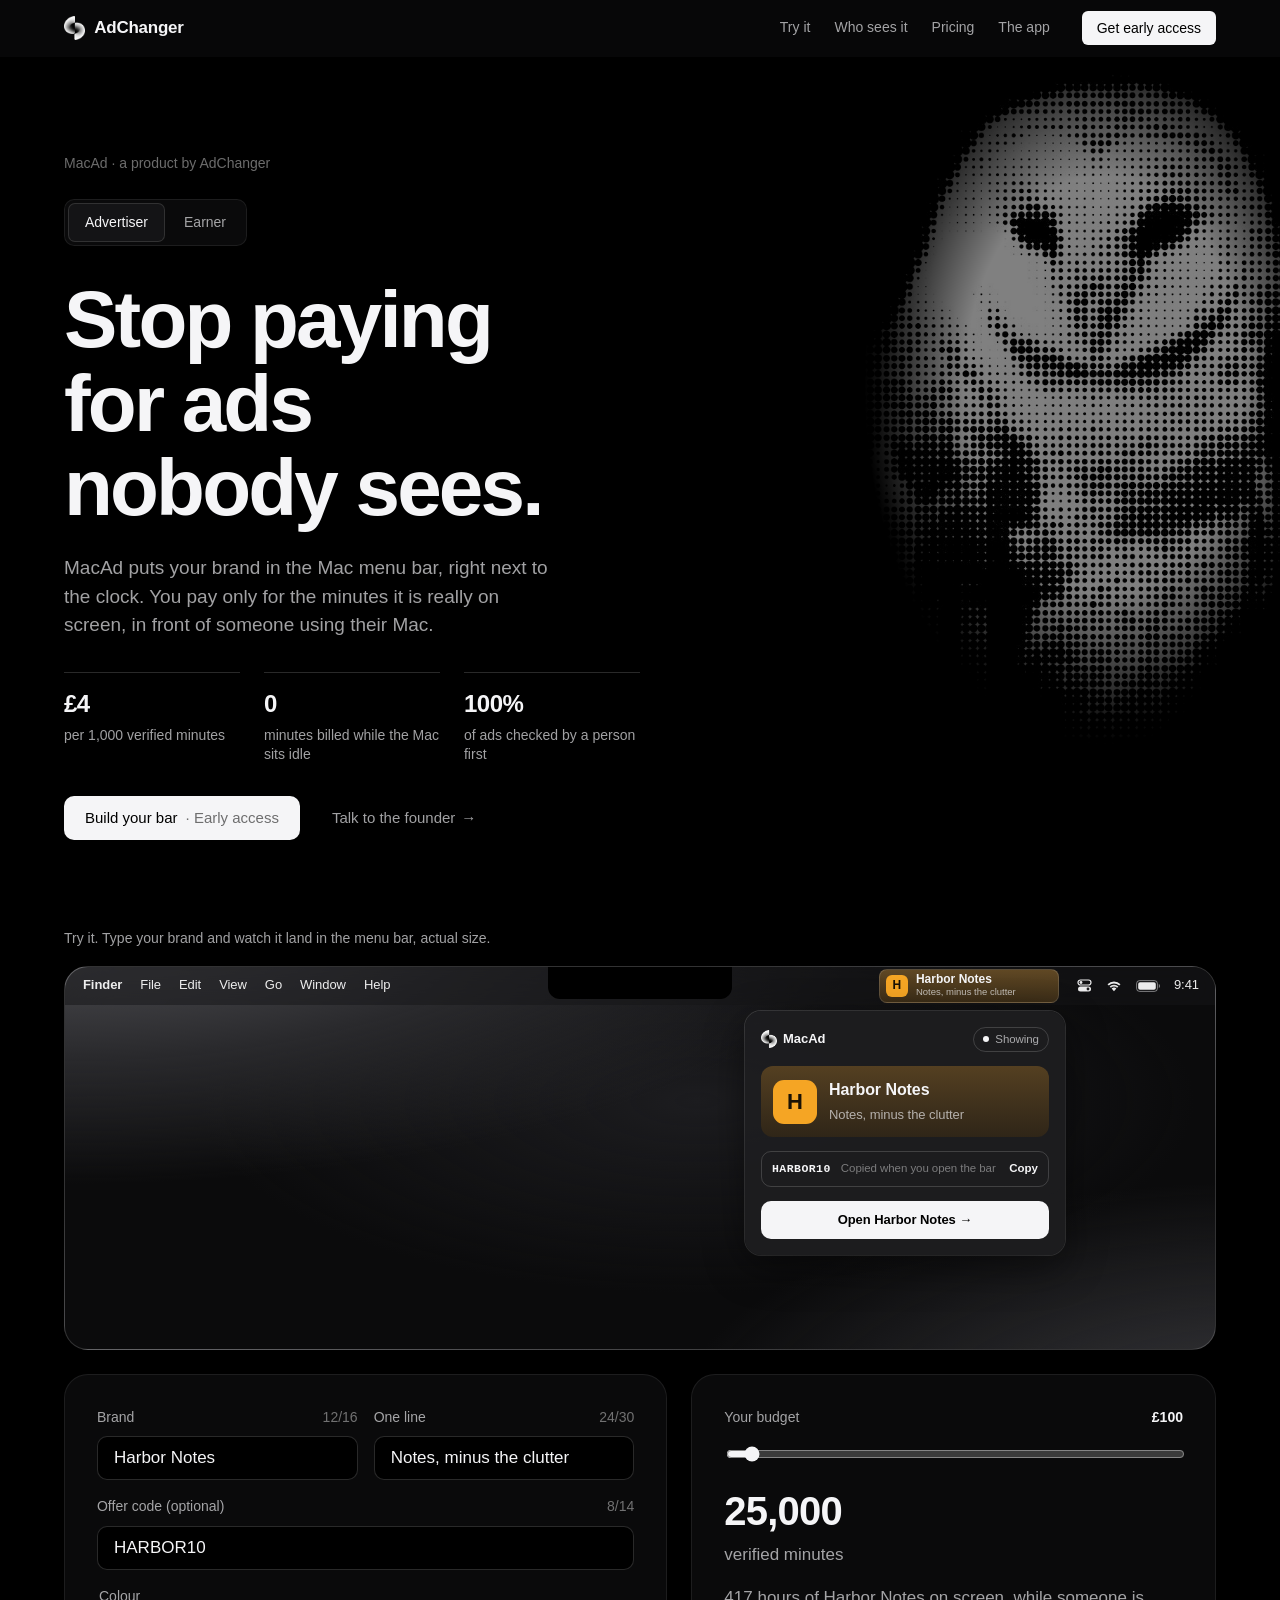
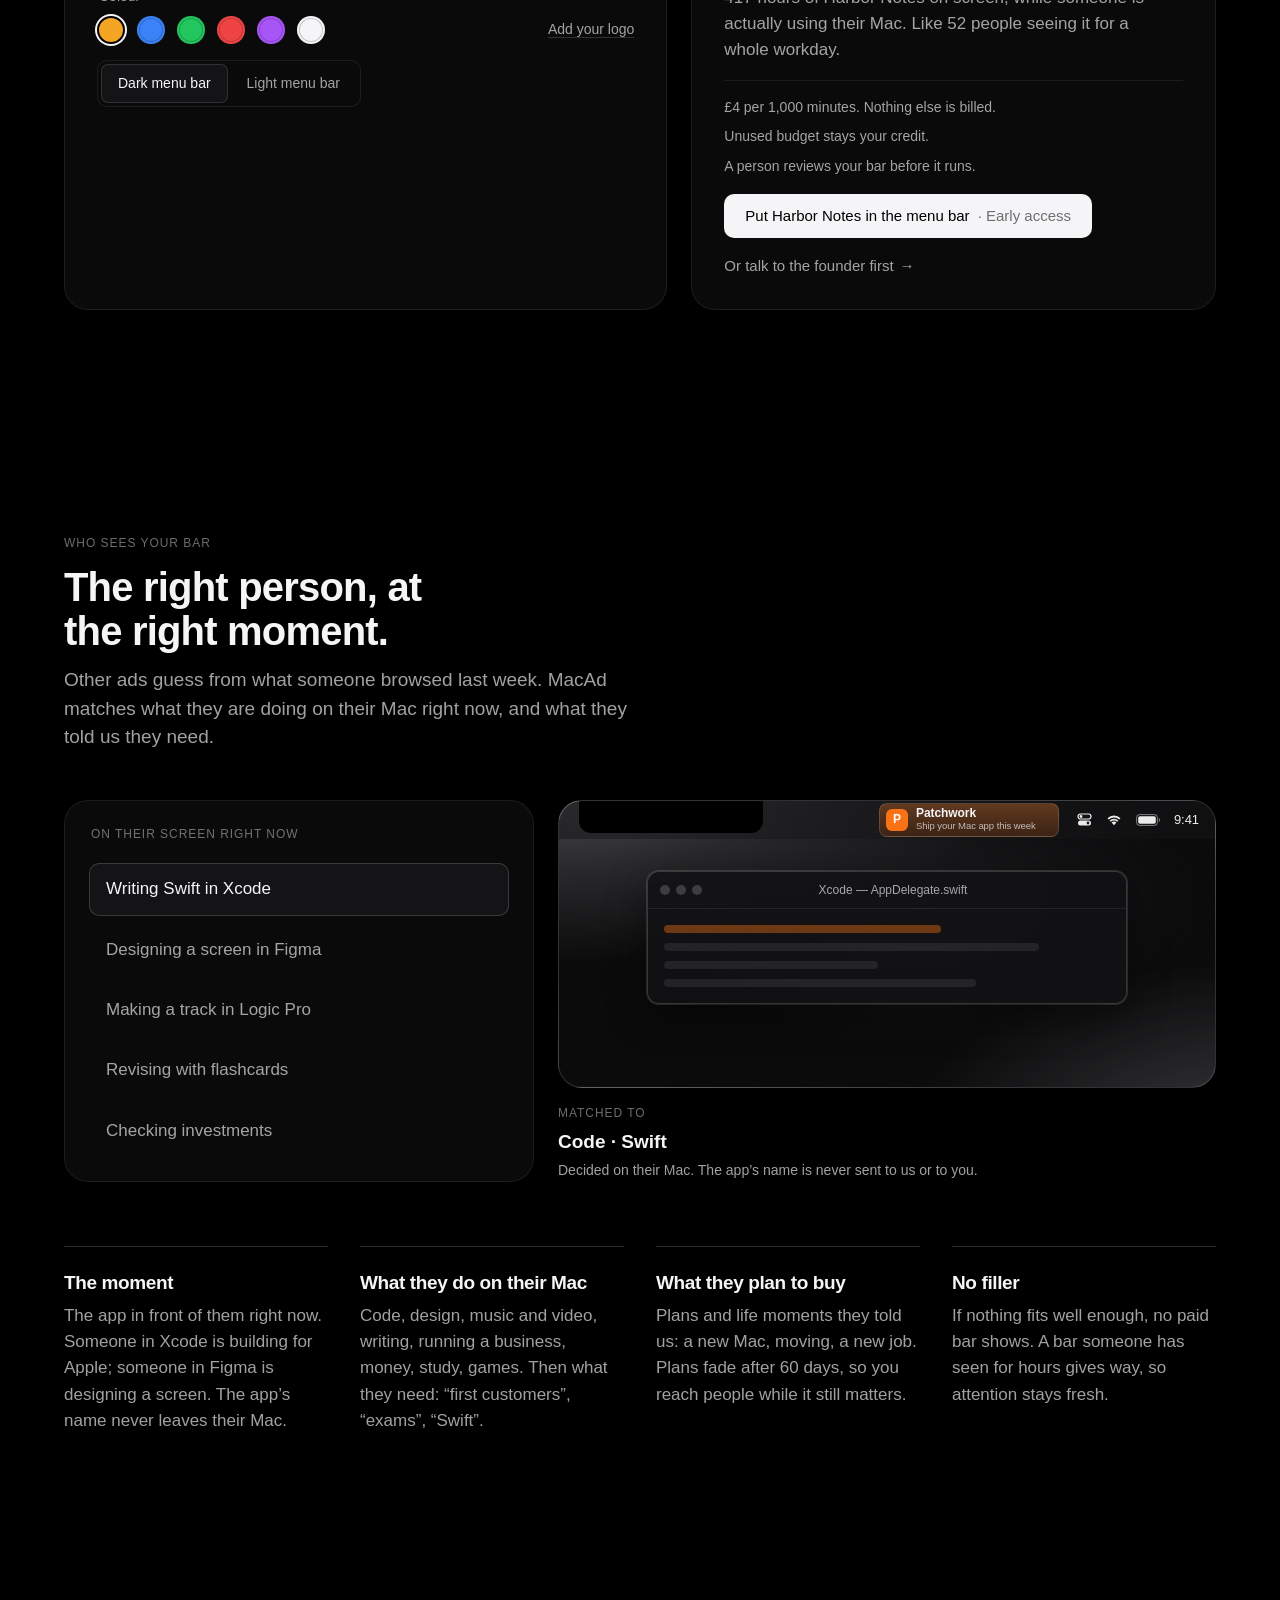
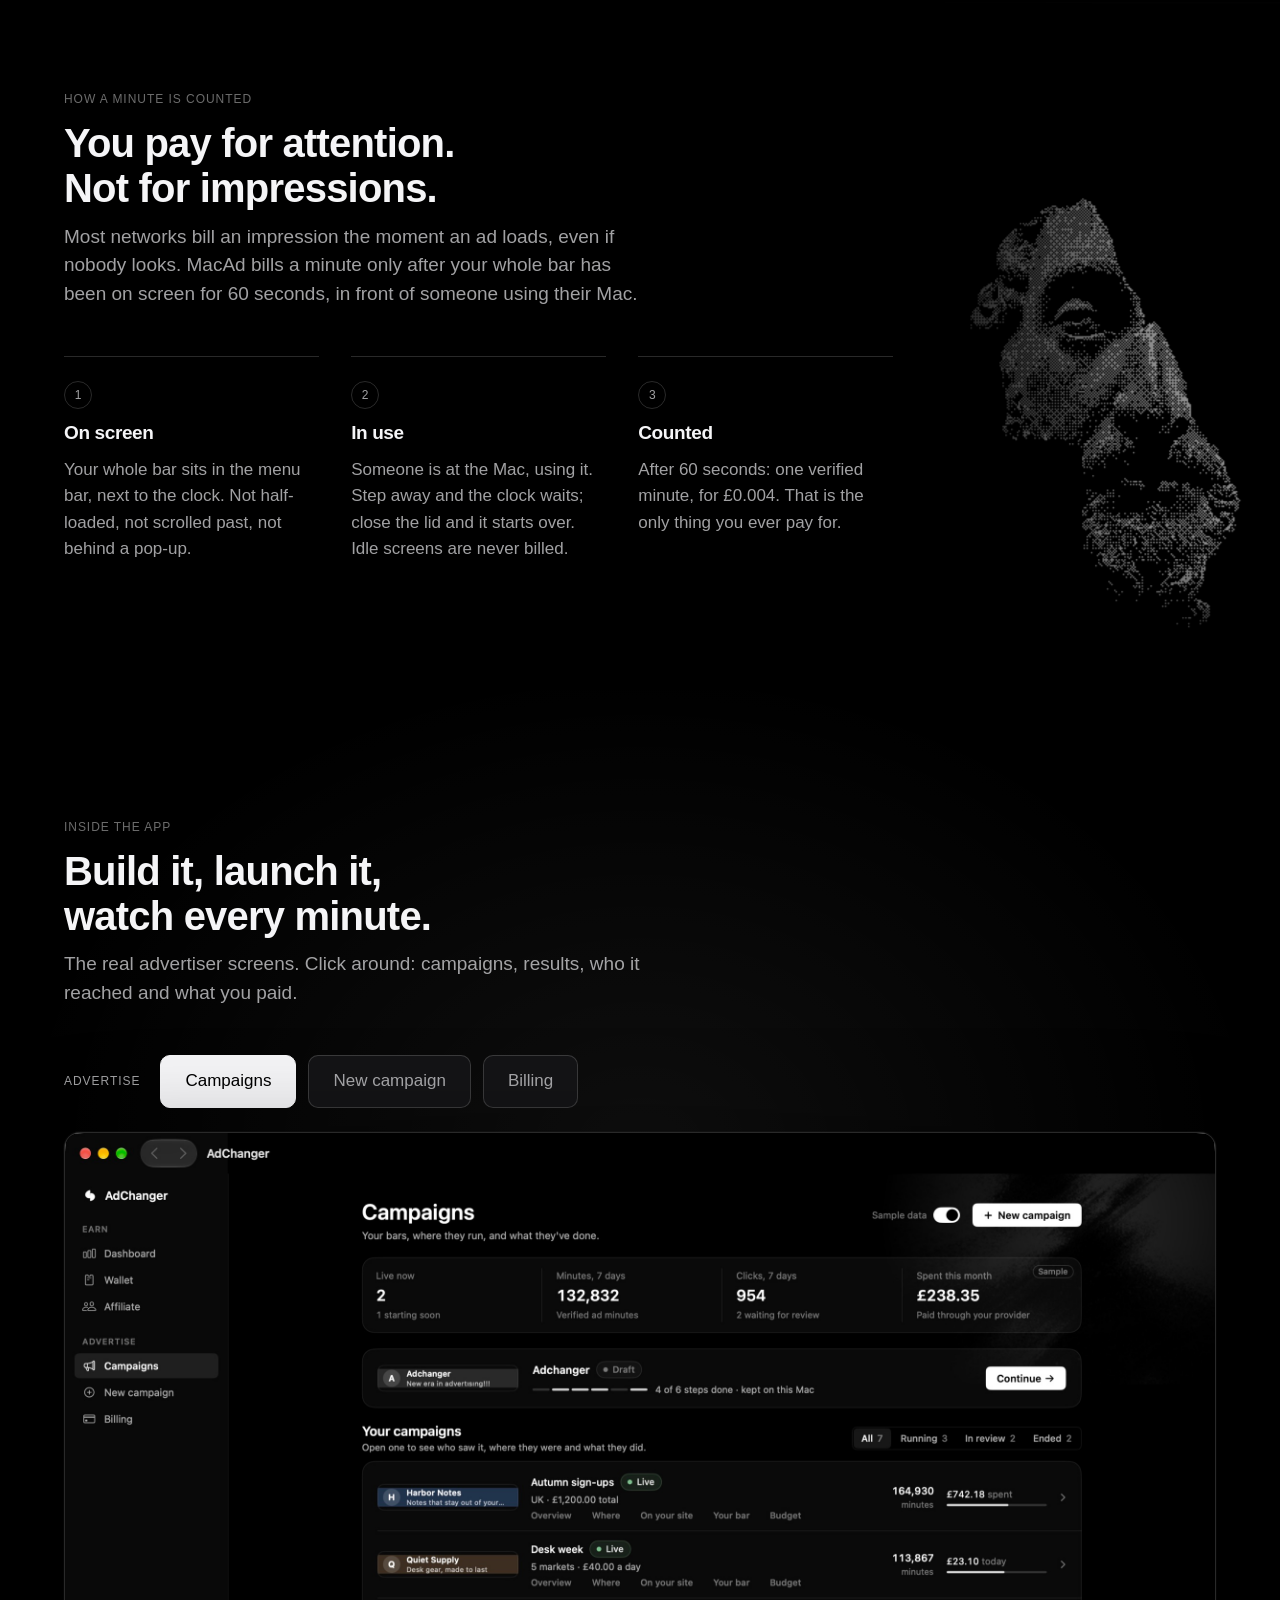
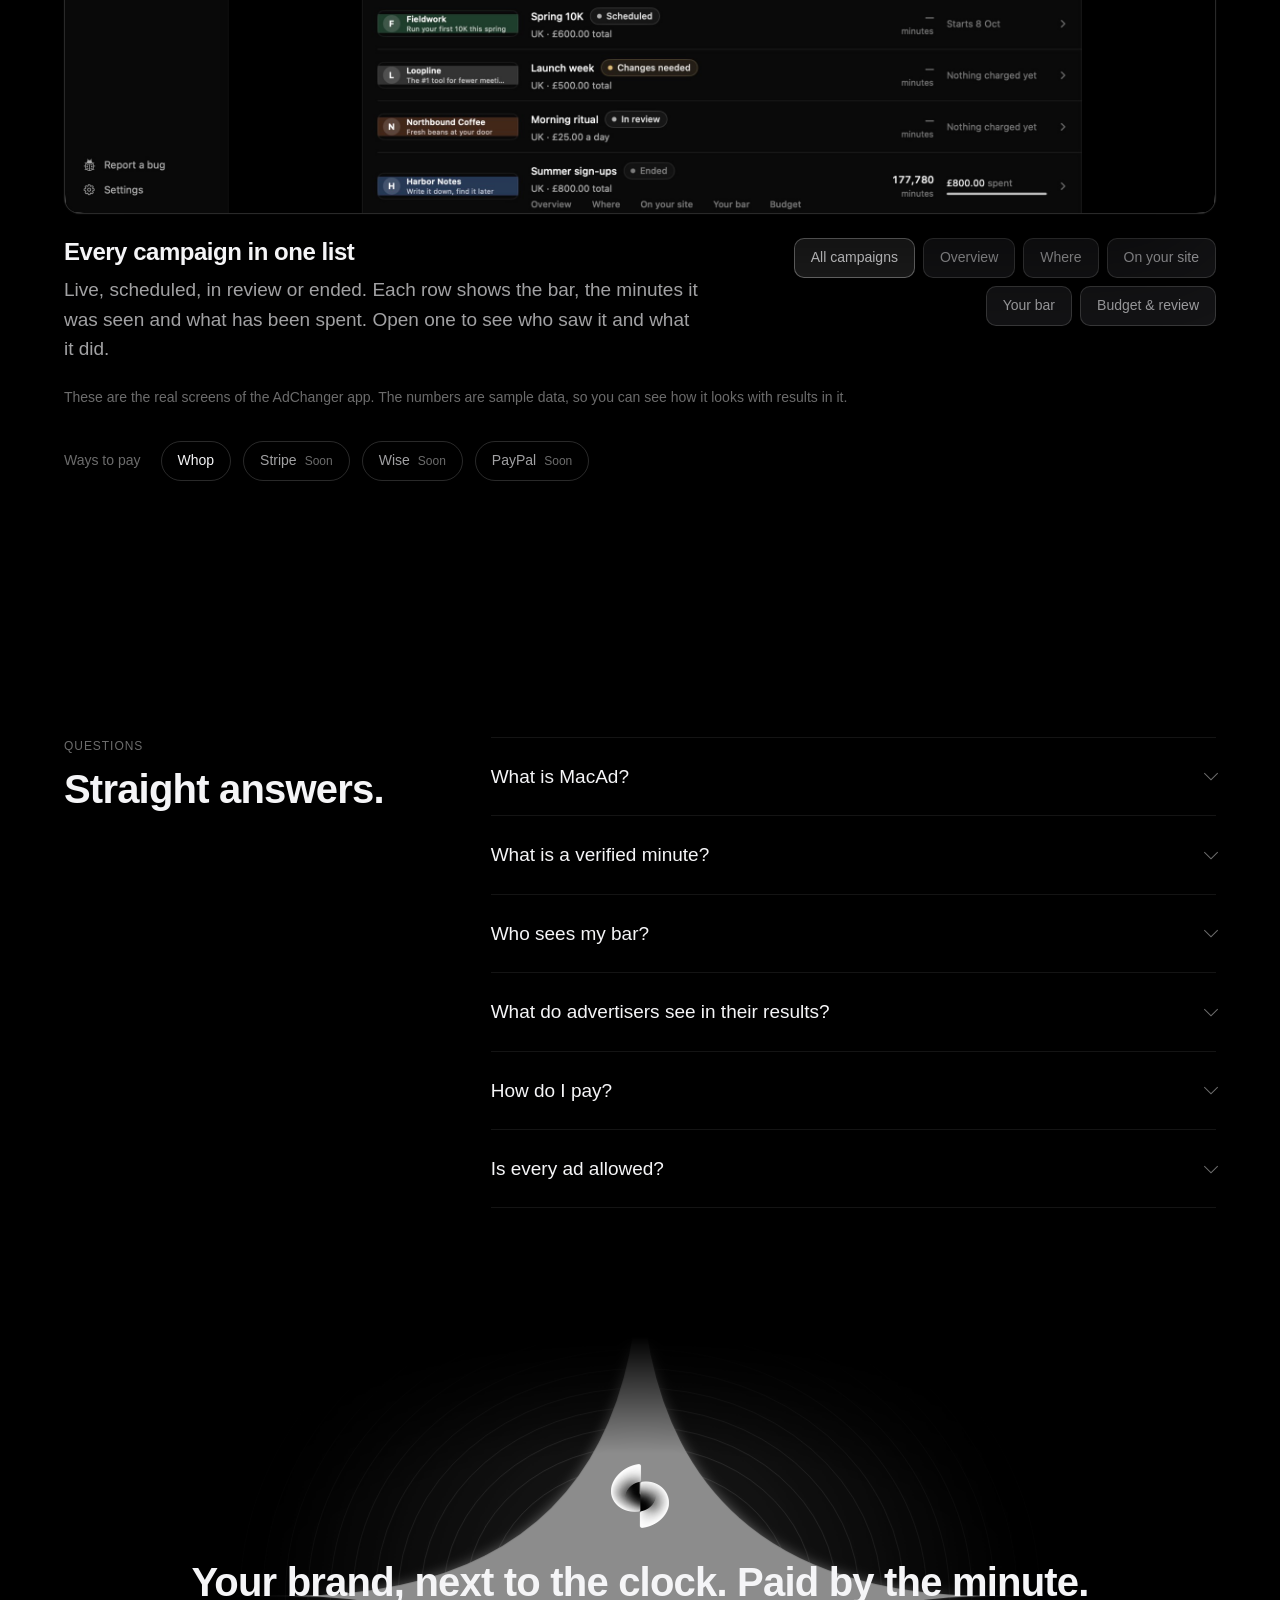
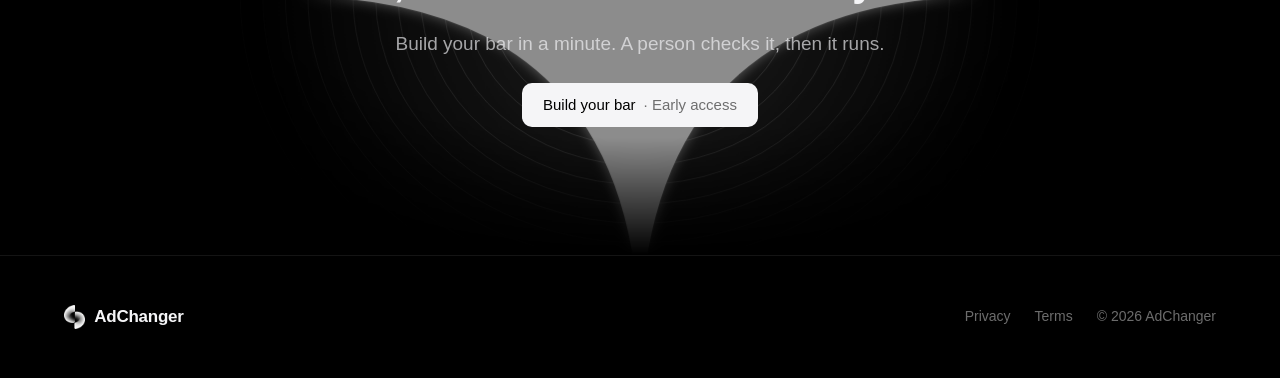
==== commit bc33dcdb: "Smooth advertiser side, flare centred, detailed privacy notice and terms" ====
--- a/index.html
+++ b/index.html
@@ -1 +1 @@
-<!DOCTYPE html><html lang="en"><head><meta charSet="utf-8"/><meta name="viewport" content="width=device-width, initial-scale=1"/><link rel="preload" as="image" href="/art/owl.jpg"/><link rel="preload" as="image" href="/brand/adchanger-mark.webp"/><link rel="preload" as="image" href="/app/campaigns.jpg"/><link rel="preload" as="image" href="/app/dashboard.jpg"/><link rel="stylesheet" href="/_next/static/chunks/0wpmp9ryvcc-3.css" data-precedence="next"/><link rel="preload" as="script" fetchPriority="low" href="/_next/static/chunks/3s6nzrbk-8mnv.js"/><script src="/_next/static/chunks/19mx3mg6lkumu.js" async=""></script><script src="/_next/static/chunks/3kmozkq6tgqnz.js" async=""></script><script src="/_next/static/chunks/1eh83f1trsv72.js" async=""></script><script src="/_next/static/chunks/turbopack-0ewssgmc2dw5s.js" async=""></script><script src="/_next/static/chunks/3fntmmi971322.js" async=""></script><script src="/_next/static/chunks/0-q-v4_mbfu19.js" async=""></script><script src="/_next/static/chunks/15qmzpprw47gu.js" async=""></script><script src="/_next/static/chunks/0ed0-jrqxzt59.js" async=""></script><script src="/_next/static/chunks/17ehxus3dp3vn.js" async=""></script><script src="/_next/static/chunks/1-0e3eebr5z33.js" async=""></script><meta name="theme-color" content="#000000"/><meta name="color-scheme" content="dark"/><title>MacAd by AdChanger — Ads in the Mac menu bar, paid by the verified minute</title><meta name="description" content="MacAd puts a brand in the Mac menu bar, next to the clock. Brands pay only for verified minutes on screen (£4 per 1,000); Mac users keep 65% for showing it. It never sees your screen. A product by AdChanger."/><meta name="keywords" content="AdChanger,MacAd,Mac menu bar ad,get paid to show ads on Mac,advertise on Mac,verified minute advertising"/><link rel="canonical" href="https://adchanger.net"/><meta name="google-site-verification" content="8yyIk7ToY5FC8Zqg0zk3n5A7R0QVBRUJBYZy6PHDLxA"/><meta property="og:title" content="MacAd by AdChanger — Ads in the Mac menu bar, paid by the verified minute"/><meta property="og:description" content="MacAd puts a brand in the Mac menu bar, next to the clock. Brands pay only for verified minutes on screen (£4 per 1,000); Mac users keep 65% for showing it. It never sees your screen. A product by AdChanger."/><meta property="og:url" content="https://adchanger.net"/><meta property="og:site_name" content="AdChanger"/><meta property="og:image" content="https://adchanger.net/opengraph-image.png?opengraph-image.0mc4waf9x-b7e.png"/><meta property="og:image:type" content="image/png"/><meta property="og:image:width" content="1200"/><meta property="og:image:height" content="630"/><meta property="og:type" content="website"/><meta name="twitter:card" content="summary_large_image"/><meta name="twitter:title" content="MacAd by AdChanger — Ads in the Mac menu bar, paid by the verified minute"/><meta name="twitter:description" content="MacAd puts a brand in the Mac menu bar, next to the clock. Brands pay only for verified minutes on screen (£4 per 1,000); Mac users keep 65% for showing it. It never sees your screen. A product by AdChanger."/><meta name="twitter:image" content="https://adchanger.net/opengraph-image.png?opengraph-image.0mc4waf9x-b7e.png"/><meta name="twitter:image:type" content="image/png"/><meta name="twitter:image:width" content="1200"/><meta name="twitter:image:height" content="630"/><link rel="icon" href="/favicon.ico?favicon.41wjr0k7-8p9p.ico" sizes="48x48" type="image/x-icon"/><link rel="icon" href="/icon.png?icon.1bfr6kqycistk.png" sizes="192x192" type="image/png"/><link rel="apple-touch-icon" href="/apple-icon.png?apple-icon.06wdrku8-lth7.png" sizes="180x180" type="image/png"/><script>document.documentElement.classList.add('js');if(new URLSearchParams(location.search).get('for')==='earner')document.documentElement.dataset.side='earner'</script><script type="application/ld+json">{"@context":"https://schema.org","@type":"Organization","name":"AdChanger","url":"https://adchanger.net","logo":"https://adchanger.net/brand/adchanger-logo.png","email":"yigit@adchanger.net","description":"MacAd puts a brand in the Mac menu bar, next to the clock. Brands pay only for verified minutes on screen (£4 per 1,000); Mac users keep 65% for showing it. It never sees your screen. A product by AdChanger."}</script><script type="application/ld+json">{"@context":"https://schema.org","@type":"SoftwareApplication","name":"AdChanger","alternateName":"AdChanger for Mac","operatingSystem":"macOS 12 or later","applicationCategory":"BusinessApplication","applicationSubCategory":"Advertising","url":"https://adchanger.net","publisher":{"@type":"Organization","name":"AdChanger","url":"https://adchanger.net"},"featureList":["MacAd: one small, quiet ad in the Mac menu bar that pays the person who shows it","Paid per verified minute: an ad counts after 60 seconds on screen while the Mac is in use","Advertisers pay £4, €5 or $6 per 1,000 verified minutes; 65% goes to the person showing the ad and 35% to AdChanger","Never sees the screen, keystrokes, microphone, camera, app contents or browsing history","Payments go through Whop (Stripe, Wise and PayPal coming soon); AdChanger never sees card details","A person reviews every ad before it runs"],"description":"MacAd puts a brand in the Mac menu bar, next to the clock. Brands pay only for verified minutes on screen (£4 per 1,000); Mac users keep 65% for showing it. It never sees your screen. A product by AdChanger."}</script><script type="application/ld+json">{"@context":"https://schema.org","@type":"WebSite","name":"AdChanger","url":"https://adchanger.net","description":"MacAd puts a brand in the Mac menu bar, next to the clock. Brands pay only for verified minutes on screen (£4 per 1,000); Mac users keep 65% for showing it. It never sees your screen. A product by AdChanger.","inLanguage":"en"}</script><script src="/_next/static/chunks/0cz1d0mv5g_q7.js" noModule=""></script></head><body><div hidden=""><!--$--><!--/$--></div><a class="skip-link" href="#main">Skip to content</a><header class="site-header" data-site-header="true"><div class="container site-header__inner"><a aria-label="AdChanger home" class="brand" href="/"><img alt="" loading="lazy" width="21" height="24" decoding="async" data-nimg="1" class="brand__mark" style="color:transparent;height:24px" src="/brand/adchanger-mark.webp"/><span class="brand__name">AdChanger</span></a><div class="site-header__nav"><nav class="site-header__links" aria-label="Sections"><a class="site-header__link" href="/#try">Try it</a><a class="site-header__link" href="/#reach" data-only="advertiser">Who sees it</a><a class="site-header__link" href="/#how" data-only="advertiser">Pricing</a><a class="site-header__link" href="/#results" data-only="advertiser">The app</a><a class="site-header__link" href="/#earn" data-only="earner">What you earn</a><a class="site-header__link" href="/#app" data-only="earner">The app</a><a class="site-header__link" href="/#privacy" data-only="earner">Privacy</a></nav><a class="button button--primary button--small" href="mailto:yigit@adchanger.net?subject=Early%20access%3A%20Download%20for%20Mac">Get early access</a></div></div></header><main id="main"><script type="application/ld+json">{"@context":"https://schema.org","@type":"FAQPage","mainEntity":[{"@type":"Question","name":"What is MacAd?","acceptedAnswer":{"@type":"Answer","text":"One small bar in the Mac menu bar, next to the clock, that shows your brand to people who chose to see ads and are paid for it. You build the bar, pick who sees it and pay only for verified minutes. MacAd is a product by AdChanger: you set it up in the AdChanger app."}},{"@type":"Question","name":"What is a verified minute?","acceptedAnswer":{"@type":"Answer","text":"A minute counts only after the ad has been on screen for 60 seconds while you are actually using your Mac. Step away and the clock waits. Close the lid and it starts over. Advertisers pay for verified minutes and nothing else."}},{"@type":"Question","name":"Who sees my bar?","acceptedAnswer":{"@type":"Answer","text":"People whose Mac fits your campaign: the countries and cities you pick, what they do on their Mac, what they are into and what they plan to buy, in words they chose themselves. On top, the moment: the app in front of them right now. If nothing fits well enough, no paid bar shows, so you never pay for filler."}},{"@type":"Question","name":"What do advertisers see in their results?","acceptedAnswer":{"@type":"Answer","text":"Verified minutes and spend, then how many people saw the bar, clicked it, reached your page and became customers. Results by place never single anyone out: places with fewer than 5 people are grouped together. You set a hard budget limit, and when it is used up the bar stops."}},{"@type":"Question","name":"How do I pay?","acceptedAnswer":{"@type":"Answer","text":"Through Whop, for now (Stripe, Wise and PayPal are coming soon). Whop takes the card, and AdChanger never sees it. You add your budget before a campaign runs; it is spent minute by minute, and whatever isn’t spent stays your credit."}},{"@type":"Question","name":"Is every ad allowed?","acceptedAnswer":{"@type":"Answer","text":"A person reviews every bar, its link and the page it opens before it runs. Gambling, adult content and prescription drugs are never shown, and sensitive subjects get a closer look."}},{"@type":"Question","name":"What is AdChanger?","acceptedAnswer":{"@type":"Answer","text":"AdChanger is a Mac app that puts one small, quiet ad in your menu bar and pays you for every minute it is seen. Businesses use the same app to build the ad, choose who sees it and pay only for verified minutes. Its first product is MacAd, the ad in the menu bar."}},{"@type":"Question","name":"How much can I earn?","acceptedAnswer":{"@type":"Answer","text":"An advertiser pays £4 for 1,000 verified minutes (€5 or $6 in euros and dollars), and you keep 65% of that: £2.60 per 1,000 minutes. With someone’s affiliate code you keep 70%, they get 5% and AdChanger keeps 25%. An 8-hour day with an ad running the whole time comes to about £1.25. What you really earn depends on the ads running for your country and how long your Mac is awake and in use, so we promise no fixed number."}},{"@type":"Question","name":"Is AdChanger safe?","acceptedAnswer":{"@type":"Answer","text":"It is built to see as little as possible. To count a minute, MacAd only checks whether your Mac is awake and in use. It never sees your screen, what you type, your microphone or camera, what is inside your apps or your browsing history, and it needs no Accessibility or screen-recording permission. You can pause, snooze or stop it at any time, and a person reviews every ad before it runs."}},{"@type":"Question","name":"How do I get paid?","acceptedAnswer":{"@type":"Answer","text":"Through Whop, for now (Stripe, Wise and PayPal are coming soon). Each minute’s earnings wait 3 days, then you can withdraw from £10, as often as you like. Whop checks your ID once and keeps your bank details; AdChanger never sees them."}},{"@type":"Question","name":"What is a verified minute?","acceptedAnswer":{"@type":"Answer","text":"A minute counts only after the ad has been on screen for 60 seconds while you are actually using your Mac. Step away and the clock waits. Close the lid and it starts over. Advertisers pay for verified minutes and nothing else."}},{"@type":"Question","name":"Who can use it, and where?","acceptedAnswer":{"@type":"Answer","text":"Anyone with a Mac, in any country, can earn; an ad only shows in the countries its advertiser picked. Advertisers can run ads anywhere in the world. The UK is our first market."}},{"@type":"Question","name":"Can I turn it off?","acceptedAnswer":{"@type":"Answer","text":"Always. Pause it, snooze it, or stop it from the menu bar. You never need to uninstall anything."}},{"@type":"Question","name":"When can I download it?","acceptedAnswer":{"@type":"Answer","text":"Soon. The Mac app is being built now, and the download will be right here the day it’s ready."}}]}</script><section class="hero"><div class="hero__art hero__art--owl" aria-hidden="true" data-only="advertiser"><img alt="" width="683" height="1024" decoding="async" data-nimg="1" style="color:transparent" src="/art/owl.jpg"/></div><div class="hero__art" aria-hidden="true" data-scroll="true" data-only="earner"><img alt="" loading="lazy" width="900" height="1599" decoding="async" data-nimg="1" style="color:transparent" src="/art/moths.webp"/></div><div class="container hero__inner enter"><p class="hero__kicker">MacAd <span>· a product by AdChanger</span></p><div class="hero__copy"><fieldset class="worth__currencies hero__switch"><legend class="visually-hidden">Show the page for</legend><button type="button" class="worth__currency" aria-pressed="true">Advertiser</button><button type="button" class="worth__currency" aria-pressed="false">Earner</button></fieldset><div class="hero__swap" data-for="advertiser"><h1 class="hero__title">Stop paying for ads nobody sees.</h1><p class="hero__lead">MacAd puts your brand in the Mac menu bar, right next to the clock. You pay only for the minutes it is really on screen, in front of someone using their Mac.</p><ul class="hero__stats"><li><strong>£4</strong><span>per 1,000 verified minutes</span></li><li><strong>0</strong><span>minutes billed while the Mac sits idle</span></li><li><strong>100%</strong><span>of ads checked by a person first</span></li></ul><div class="hero__actions"><a class="button button--primary" href="mailto:yigit@adchanger.net?subject=Early%20access%3A%20Build%20your%20bar">Build your bar<!-- --> <span class="button__note">· Early access</span></a><a class="text-link text-link--arrow" href="mailto:yigit@adchanger.net?subject=MacAd">Talk to the founder</a></div></div></div><div class="hero__demo" id="try" data-for="advertiser"><p class="hero__try">Try it. Type your brand and watch it land in the menu bar, actual size.</p><div class="builder" style="--brand:#f5a524;--brand-ink:#1a1205"><div class="menubar-demo__stage builder__stage" data-tone="dark"><div class="menubar" data-tone="dark" data-state="running"><div class="menubar__left" aria-hidden="true"><strong>Finder</strong><span>File</span><span>Edit</span><span>View</span><span>Go</span><span>Window</span><span>Help</span></div><div class="menubar__notch" aria-hidden="true"></div><div class="menubar__right"><div class="mac-ad-slot"><button type="button" class="sponsor-bar" aria-expanded="true" aria-controls="_R_2lidbtb_-pop" aria-label="Harbor Notes: Notes, minus the clutter. Your bar, actual size. Click to open what people see."><span class="sponsor-tile" aria-hidden="true">H</span><span class="mac-ad__text" aria-hidden="true"><span class="mac-ad__name">Harbor Notes</span><span class="mac-ad__copy">Notes, minus the clutter</span></span></button><div class="popover" id="_R_2lidbtb_-pop" data-open="true"><div class="popover__header"><span class="popover__app"><img alt="" loading="eager" width="16" height="18" decoding="async" data-nimg="1" class="brand__mark" style="color:transparent;height:18px" src="/brand/adchanger-mark.webp"/>MacAd</span><span class="popover__badge popover__badge--status" data-state="running">Showing</span></div><div class="offer"><span class="sponsor-tile sponsor-tile--large" aria-hidden="true">H</span><span><strong>Harbor Notes</strong><span>Notes, minus the clutter</span></span></div><div class="offer__code"><b>HARBOR10</b><span>Copied when you open the bar</span><button type="button">Copy</button></div><span class="offer__visit">Open <!-- -->Harbor Notes<!-- --> →</span></div></div><span class="menubar__icons" aria-hidden="true"><svg aria-hidden="true" width="15" height="15" viewBox="0 0 15 15" fill="none"><rect x="1" y="2" width="13" height="5" rx="2.5" stroke="currentColor" stroke-width="1.2"></rect><circle cx="4" cy="4.5" r="1.4" fill="currentColor"></circle><rect x="1" y="8.5" width="13" height="5" rx="2.5" fill="currentColor"></rect><circle cx="11" cy="11" r="1.4" fill="var(--menubar-bg-solid, #1a1a1c)"></circle></svg><svg aria-hidden="true" width="16" height="13" viewBox="0 0 16 13" fill="currentColor"><path d="M8 12.2 5.6 9.6a3.4 3.4 0 0 1 4.8 0L8 12.2Z"></path><path d="M3.6 7.5a6.2 6.2 0 0 1 8.8 0l-1.3 1.3a4.4 4.4 0 0 0-6.2 0L3.6 7.5Z" fill-opacity="0.95"></path><path d="M1.5 5.3a9.2 9.2 0 0 1 13 0l-1.3 1.3a7.4 7.4 0 0 0-10.4 0L1.5 5.3Z"></path></svg><svg aria-hidden="true" width="24" height="12" viewBox="0 0 24 12" fill="none"><rect x="0.6" y="0.6" width="20.8" height="10.8" rx="3" stroke="currentColor" stroke-opacity="0.5"></rect><rect x="2.2" y="2.2" width="17.6" height="7.6" rx="1.8" fill="currentColor"></rect><path d="M22.8 4v4c.7-.2 1.2-1 1.2-2s-.5-1.8-1.2-2Z" fill="currentColor" fill-opacity="0.5"></path></svg></span><span class="menubar__time" aria-hidden="true">9:41</span></div></div></div><div class="builder__panel"><form class="builder__fields"><div class="builder__field"><label for="_R_2lidbtb_-name">Brand<span>12<!-- -->/<!-- -->16</span></label><input id="_R_2lidbtb_-name" maxLength="16" autoComplete="off" spellCheck="false" value="Harbor Notes"/></div><div class="builder__field"><label for="_R_2lidbtb_-line">One line<span>24<!-- -->/<!-- -->30</span></label><input id="_R_2lidbtb_-line" maxLength="30" autoComplete="off" spellCheck="false" value="Notes, minus the clutter"/></div><div class="builder__field"><label for="_R_2lidbtb_-code">Offer code (optional)<span>8<!-- -->/<!-- -->14</span></label><input id="_R_2lidbtb_-code" maxLength="14" autoComplete="off" spellCheck="false" value="HARBOR10"/></div><fieldset class="builder__swatches"><legend>Colour</legend><button type="button" aria-label="Amber" aria-pressed="true" style="background:#f5a524"></button><button type="button" aria-label="Blue" aria-pressed="false" style="background:#3b82f6"></button><button type="button" aria-label="Green" aria-pressed="false" style="background:#22c55e"></button><button type="button" aria-label="Red" aria-pressed="false" style="background:#ef4444"></button><button type="button" aria-label="Violet" aria-pressed="false" style="background:#a855f7"></button><button type="button" aria-label="White" aria-pressed="false" style="background:#f5f5f7"></button><label class="builder__logo"><input type="file" accept="image/*"/>Add your logo</label></fieldset><fieldset class="worth__currencies builder__tone"><legend class="visually-hidden">Menu bar</legend><button type="button" class="worth__currency" aria-pressed="true">Dark menu bar</button><button type="button" class="worth__currency" aria-pressed="false">Light menu bar</button></fieldset></form><div class="builder__budget"><label for="_R_2lidbtb_-budget">Your budget <output>£100</output></label><input id="_R_2lidbtb_-budget" type="range" min="20" max="2000" step="20" value="100"/><p class="builder__minutes" aria-live="polite"><strong>25,000</strong> verified minutes</p><p class="builder__plain">417<!-- --> hours of <!-- -->Harbor Notes<!-- --> on screen, while someone is actually using their Mac. Like <!-- -->52<!-- --> people seeing it for a whole workday.</p><ul class="builder__terms"><li>£<!-- -->4<!-- --> per 1,000 minutes. Nothing else is billed.</li><li>Unused budget stays your credit.</li><li>A person reviews your bar before it runs.</li></ul><a class="button button--primary" href="mailto:yigit@adchanger.net?subject=Early%20access%3A%20Put%20Harbor%20Notes%20in%20the%20menu%20bar">Put Harbor Notes in the menu bar<!-- --> <span class="button__note">· Early access</span></a><a class="text-link text-link--arrow" href="mailto:yigit@adchanger.net?subject=MacAd%20for%20Harbor%20Notes">Or talk to the founder first</a></div></div></div></div></div></section><section class="section chapter" id="reach" data-only="advertiser"><div class="container"><div class="chapter__head"><p class="eyebrow reveal">Who sees your bar</p><h2 class="reveal" style="--reveal-delay:80ms">The right person, at the right moment.</h2><p class="lead reveal" style="--reveal-delay:160ms">Other ads guess from what someone browsed last week. MacAd matches what they are doing on their Mac right now, and what they told us they need.</p></div><div class="reveal reveal--block" style="--reveal-delay:200ms"><div class="moment" style="--brand:#f97316;--brand-ink:#fff"><fieldset class="moment__doing"><legend>On their screen right now</legend><button type="button" aria-pressed="true">Writing Swift in Xcode</button><button type="button" aria-pressed="false">Designing a screen in Figma</button><button type="button" aria-pressed="false">Making a track in Logic Pro</button><button type="button" aria-pressed="false">Revising with flashcards</button><button type="button" aria-pressed="false">Checking investments</button></fieldset><div class="moment__result"><div class="menubar-demo__stage moment__stage"><div class="menubar" data-tone="dark" data-state="running"><div class="menubar__left" aria-hidden="true"><strong>Xcode</strong><span>File</span><span>Edit</span><span>View</span><span>Go</span><span>Window</span><span>Help</span></div><div class="menubar__notch" aria-hidden="true"></div><div class="menubar__right"><div class="mac-ad-slot"><span class="sponsor-bar moment__bar" style="--brand:#f97316;--brand-ink:#fff"><span class="sponsor-tile" aria-hidden="true">P</span><span class="mac-ad__text"><span class="mac-ad__name">Patchwork</span><span class="mac-ad__copy">Ship your Mac app this week</span></span></span></div><span class="menubar__icons" aria-hidden="true"><svg aria-hidden="true" width="15" height="15" viewBox="0 0 15 15" fill="none"><rect x="1" y="2" width="13" height="5" rx="2.5" stroke="currentColor" stroke-width="1.2"></rect><circle cx="4" cy="4.5" r="1.4" fill="currentColor"></circle><rect x="1" y="8.5" width="13" height="5" rx="2.5" fill="currentColor"></rect><circle cx="11" cy="11" r="1.4" fill="var(--menubar-bg-solid, #1a1a1c)"></circle></svg><svg aria-hidden="true" width="16" height="13" viewBox="0 0 16 13" fill="currentColor"><path d="M8 12.2 5.6 9.6a3.4 3.4 0 0 1 4.8 0L8 12.2Z"></path><path d="M3.6 7.5a6.2 6.2 0 0 1 8.8 0l-1.3 1.3a4.4 4.4 0 0 0-6.2 0L3.6 7.5Z" fill-opacity="0.95"></path><path d="M1.5 5.3a9.2 9.2 0 0 1 13 0l-1.3 1.3a7.4 7.4 0 0 0-10.4 0L1.5 5.3Z"></path></svg><svg aria-hidden="true" width="24" height="12" viewBox="0 0 24 12" fill="none"><rect x="0.6" y="0.6" width="20.8" height="10.8" rx="3" stroke="currentColor" stroke-opacity="0.5"></rect><rect x="2.2" y="2.2" width="17.6" height="7.6" rx="1.8" fill="currentColor"></rect><path d="M22.8 4v4c.7-.2 1.2-1 1.2-2s-.5-1.8-1.2-2Z" fill="currentColor" fill-opacity="0.5"></path></svg></span><span class="menubar__time" aria-hidden="true">9:41</span></div></div><div class="moment__window" aria-hidden="true"><div class="moment__titlebar"><i></i><i></i><i></i><span>Xcode<!-- --> — <!-- -->AppDelegate.swift</span></div><div class="moment__lines"><b></b><b></b><b></b><b></b></div></div></div><p class="moment__why" aria-live="polite"><span>Matched to</span> <!-- -->Code · Swift<small>Decided on their Mac. The app’s name is never sent to us or to you.</small></p></div></div></div><ul class="reach"><li class="reveal" style="--reveal-delay:0ms"><h3>The moment</h3><p>The app in front of them right now. Someone in Xcode is building for Apple; someone in Figma is designing a screen. The app’s name never leaves their Mac.</p></li><li class="reveal" style="--reveal-delay:80ms"><h3>What they do on their Mac</h3><p>Code, design, music and video, writing, running a business, money, study, games. Then what they need: “first customers”, “exams”, “Swift”.</p></li><li class="reveal" style="--reveal-delay:160ms"><h3>What they plan to buy</h3><p>Plans and life moments they told us: a new Mac, moving, a new job. Plans fade after 60 days, so you reach people while it still matters.</p></li><li class="reveal" style="--reveal-delay:240ms"><h3>No filler</h3><p>If nothing fits well enough, no paid bar shows. A bar someone has seen for hours gives way, so attention stays fresh.</p></li></ul></div></section><section class="section chapter chapter--minute" id="how" data-only="advertiser"><div class="container"><div class="minute__art minute__art--advertiser" aria-hidden="true" data-scroll="true"><img alt="" loading="lazy" width="736" height="1308" decoding="async" data-nimg="1" style="color:transparent" src="/art/statue.jpg"/></div><div class="chapter__head"><p class="eyebrow reveal">How a minute is counted</p><h2 class="reveal" style="--reveal-delay:80ms">You pay for attention. Not for impressions.</h2><p class="lead reveal" style="--reveal-delay:160ms">Most networks bill an impression the moment an ad loads, even if nobody looks. MacAd bills a minute only after your whole bar has been on screen for 60 seconds, in front of someone using their Mac.</p></div><ol class="how"><li class="reveal" style="--reveal-delay:0ms"><span class="how__step">1</span><h3>On screen</h3><p>Your whole bar sits in the menu bar, next to the clock. Not half-loaded, not scrolled past, not behind a pop-up.</p></li><li class="reveal" style="--reveal-delay:90ms"><span class="how__step">2</span><h3>In use</h3><p>Someone is at the Mac, using it. Step away and the clock waits; close the lid and it starts over. Idle screens are never billed.</p></li><li class="reveal" style="--reveal-delay:180ms"><span class="how__step">3</span><h3>Counted</h3><p>After 60 seconds: one verified minute, for £0.004. That is the only thing you ever pay for.</p></li></ol></div></section><section class="section chapter chapter--app" id="results" data-only="advertiser"><div class="container"><div class="chapter__head"><p class="eyebrow reveal">Inside the app</p><h2 class="reveal" style="--reveal-delay:80ms">Build it, launch it, watch every minute.</h2><p class="lead reveal" style="--reveal-delay:160ms">The real advertiser screens. Click around: campaigns, results, who it reached and what you paid.</p></div><div class="reveal reveal--block" style="--reveal-delay:200ms"><div class="showcase"><fieldset class="showcase__nav"><legend class="visually-hidden">Pages of the AdChanger app</legend><div class="showcase__group"><span class="showcase__grouplabel">Advertise</span><button class="showcase__pill" type="button" aria-pressed="true">Campaigns</button><button class="showcase__pill" type="button" aria-pressed="false">New campaign</button><button class="showcase__pill" type="button" aria-pressed="false">Billing</button></div></fieldset><div class="showcase__window"><img class="showcase__layer" data-active="true" src="/app/campaigns.jpg" width="2400" height="1422" alt="The Campaigns page: totals for the week and a list of campaigns with their state, verified minutes and spend." decoding="async" draggable="false"/><img class="showcase__layer" data-active="false" width="2400" height="1422" alt="" aria-hidden="true" decoding="async" draggable="false"/><img class="showcase__layer" data-active="false" width="2400" height="1422" alt="" aria-hidden="true" decoding="async" draggable="false"/><img class="showcase__layer" data-active="false" width="2400" height="1422" alt="" aria-hidden="true" decoding="async" draggable="false"/><img class="showcase__layer" data-active="false" width="2400" height="1422" alt="" aria-hidden="true" decoding="async" draggable="false"/><img class="showcase__layer" data-active="false" width="2400" height="1422" alt="" aria-hidden="true" decoding="async" draggable="false"/><img class="showcase__layer" data-active="false" width="2400" height="1422" alt="" aria-hidden="true" decoding="async" draggable="false"/><img class="showcase__layer" data-active="false" width="2400" height="1422" alt="" aria-hidden="true" decoding="async" draggable="false"/><img class="showcase__layer" data-active="false" width="2400" height="1422" alt="" aria-hidden="true" decoding="async" draggable="false"/><img class="showcase__layer" data-active="false" width="2400" height="1422" alt="" aria-hidden="true" decoding="async" draggable="false"/><div class="showcase__hotspots"><button class="showcase__hotspot showcase__hotspot--nav" type="button" style="left:0.8%;top:32.3%;width:12.6%;height:3.8%" aria-label="Campaigns" tabindex="-1"></button><button class="showcase__hotspot showcase__hotspot--nav" type="button" style="left:0.8%;top:36.2%;width:12.6%;height:3.8%" aria-label="New campaign" tabindex="-1"></button><button class="showcase__hotspot showcase__hotspot--nav" type="button" style="left:0.8%;top:40%;width:12.6%;height:3.8%" aria-label="Billing" tabindex="-1"></button><button class="showcase__hotspot showcase__hotspot--row" type="button" style="left:25.8%;top:48.9%;width:62.6%;height:9.3%" aria-label="Open Autumn sign-ups" tabindex="-1"></button><button class="showcase__hotspot showcase__hotspot--row" type="button" style="left:25.8%;top:58.7%;width:62.6%;height:9.3%" aria-label="Open Desk week" tabindex="-1"></button><button class="showcase__hotspot showcase__hotspot--row" type="button" style="left:78.9%;top:10.5%;width:9.5%;height:3.4%" aria-label="New campaign" tabindex="-1"></button></div></div><div class="showcase__caption"><div class="showcase__text"><h3>Every campaign in one list</h3><p>Live, scheduled, in review or ended. Each row shows the bar, the minutes it was seen and what has been spent. Open one to see who saw it and what it did.</p></div><fieldset class="showcase__tabs"><legend class="visually-hidden">Screens in this part of the app</legend><button class="showcase__tab" type="button" aria-pressed="true">All campaigns</button><button class="showcase__tab" type="button" aria-pressed="false">Overview</button><button class="showcase__tab" type="button" aria-pressed="false">Where</button><button class="showcase__tab" type="button" aria-pressed="false">On your site</button><button class="showcase__tab" type="button" aria-pressed="false">Your bar</button><button class="showcase__tab" type="button" aria-pressed="false">Budget &amp; review</button></fieldset></div><p class="showcase__note">These are the real screens of the AdChanger app. The numbers are sample data, so you can see how it looks with results in it.</p></div></div><div class="reveal reveal--block" style="--reveal-delay:240ms"><ul class="worth__methods" aria-label="Payment methods"><li class="worth__methodlabel">Ways to pay</li><li class="worth__method">Whop</li><li class="worth__method worth__method--soon">Stripe<!-- --> <small>Soon</small></li><li class="worth__method worth__method--soon">Wise<!-- --> <small>Soon</small></li><li class="worth__method worth__method--soon">PayPal<!-- --> <small>Soon</small></li></ul></div></div></section><section class="section chapter" id="faq" data-only="advertiser"><div class="container faq-layout"><div class="faq-layout__head"><p class="eyebrow reveal">Questions</p><h2 class="reveal" style="--reveal-delay:80ms">Straight answers.</h2></div><div class="reveal reveal--block" style="--reveal-delay:160ms"><div class="faq"><details class="faq__item"><summary class="faq__question">What is MacAd?</summary><div class="faq__answer">One small bar in the Mac menu bar, next to the clock, that shows your brand to people who chose to see ads and are paid for it. You build the bar, pick who sees it and pay only for verified minutes. MacAd is a product by AdChanger: you set it up in the AdChanger app.</div></details><details class="faq__item"><summary class="faq__question">What is a verified minute?</summary><div class="faq__answer">A minute counts only after the ad has been on screen for 60 seconds while you are actually using your Mac. Step away and the clock waits. Close the lid and it starts over. Advertisers pay for verified minutes and nothing else.</div></details><details class="faq__item"><summary class="faq__question">Who sees my bar?</summary><div class="faq__answer">People whose Mac fits your campaign: the countries and cities you pick, what they do on their Mac, what they are into and what they plan to buy, in words they chose themselves. On top, the moment: the app in front of them right now. If nothing fits well enough, no paid bar shows, so you never pay for filler.</div></details><details class="faq__item"><summary class="faq__question">What do advertisers see in their results?</summary><div class="faq__answer">Verified minutes and spend, then how many people saw the bar, clicked it, reached your page and became customers. Results by place never single anyone out: places with fewer than 5 people are grouped together. You set a hard budget limit, and when it is used up the bar stops.</div></details><details class="faq__item"><summary class="faq__question">How do I pay?</summary><div class="faq__answer">Through Whop, for now (Stripe, Wise and PayPal are coming soon). Whop takes the card, and AdChanger never sees it. You add your budget before a campaign runs; it is spent minute by minute, and whatever isn’t spent stays your credit.</div></details><details class="faq__item"><summary class="faq__question">Is every ad allowed?</summary><div class="faq__answer">A person reviews every bar, its link and the page it opens before it runs. Gambling, adult content and prescription drugs are never shown, and sensitive subjects get a closer look.</div></details></div></div></div></section><section class="section closing" data-only="advertiser"><div class="backdrop backdrop--burst" aria-hidden="true" data-scroll="true"><div class="backdrop__flare" aria-hidden="true"><svg class="flare__base" viewBox="0 0 800 800" focusable="false" role="presentation"><defs><radialGradient id="flare-glow"><stop offset="0" stop-color="#fff" stop-opacity="0.55"></stop><stop offset="0.35" stop-color="#fff" stop-opacity="0.14"></stop><stop offset="1" stop-color="#fff" stop-opacity="0"></stop></radialGradient><linearGradient id="flare-spike-h" x1="0" x2="1"><stop offset="0" stop-color="#fff" stop-opacity="0"></stop><stop offset="0.5" stop-color="#fff" stop-opacity="1"></stop><stop offset="1" stop-color="#fff" stop-opacity="0"></stop></linearGradient><linearGradient id="flare-spike-v" x1="0" x2="0" y1="0" y2="1"><stop offset="0" stop-color="#fff" stop-opacity="0"></stop><stop offset="0.5" stop-color="#fff" stop-opacity="1"></stop><stop offset="1" stop-color="#fff" stop-opacity="0"></stop></linearGradient><filter id="flare-soften" x="-20%" y="-20%" width="140%" height="140%"><feGaussianBlur stdDeviation="6"></feGaussianBlur></filter></defs><circle cx="400" cy="400" r="380" fill="url(#flare-glow)"></circle><g filter="url(#flare-soften)" opacity="0.6"><path d="M400 60 Q402.5 397.5 740 400 Q402.5 402.5 400 740 Q397.5 402.5 60 400 Q397.5 397.5 400 60Z" fill="#fff"></path></g><path d="M400 60 Q402.5 397.5 740 400 Q402.5 402.5 400 740 Q397.5 402.5 60 400 Q397.5 397.5 400 60Z" fill="#fff"></path><rect x="0" y="399.4" width="800" height="1.2" fill="url(#flare-spike-h)" opacity="0.8"></rect><rect x="399.4" y="0" width="1.2" height="800" fill="url(#flare-spike-v)" opacity="0.6"></rect></svg><svg class="flare__rings" viewBox="0 0 800 800" focusable="false" role="presentation" fill="none" stroke="#fff"><ellipse cx="400" cy="400" rx="60" ry="51.6" stroke-width="0.7" stroke-opacity="0.42"></ellipse><ellipse cx="400" cy="400" rx="82" ry="70.52" stroke-width="0.7" stroke-opacity="0.39399999999999996"></ellipse><ellipse cx="400" cy="400" rx="104" ry="89.44" stroke-width="0.7" stroke-opacity="0.368"></ellipse><ellipse cx="400" cy="400" rx="126" ry="108.36" stroke-width="0.7" stroke-opacity="0.34199999999999997"></ellipse><ellipse cx="400" cy="400" rx="148" ry="127.28" stroke-width="0.7" stroke-opacity="0.316"></ellipse><ellipse cx="400" cy="400" rx="170" ry="146.2" stroke-width="0.7" stroke-opacity="0.29"></ellipse><ellipse cx="400" cy="400" rx="192" ry="165.12" stroke-width="0.7" stroke-opacity="0.264"></ellipse><ellipse cx="400" cy="400" rx="214" ry="184.04" stroke-width="0.7" stroke-opacity="0.238"></ellipse><ellipse cx="400" cy="400" rx="236" ry="202.96" stroke-width="0.7" stroke-opacity="0.212"></ellipse><ellipse cx="400" cy="400" rx="258" ry="221.88" stroke-width="0.7" stroke-opacity="0.186"></ellipse><ellipse cx="400" cy="400" rx="280" ry="240.79999999999998" stroke-width="0.7" stroke-opacity="0.15999999999999998"></ellipse><ellipse cx="400" cy="400" rx="302" ry="259.71999999999997" stroke-width="0.7" stroke-opacity="0.134"></ellipse><ellipse cx="400" cy="400" rx="324" ry="278.64" stroke-width="0.7" stroke-opacity="0.10799999999999998"></ellipse><ellipse cx="400" cy="400" rx="346" ry="297.56" stroke-width="0.7" stroke-opacity="0.08200000000000002"></ellipse><ellipse cx="400" cy="400" rx="368" ry="316.48" stroke-width="0.7" stroke-opacity="0.055999999999999994"></ellipse><ellipse cx="400" cy="400" rx="390" ry="335.4" stroke-width="0.7" stroke-opacity="0.05"></ellipse></svg></div></div><div class="container closing__inner"><div class="reveal reveal--block"><img alt="" loading="lazy" width="57" height="64" decoding="async" data-nimg="1" class="brand__mark closing__mark" style="color:transparent;height:64px" src="/brand/adchanger-mark.webp"/></div><h2 class="reveal reveal--block" style="--reveal-delay:90ms">Your brand, next to the clock. Paid by the minute.</h2><p class="reveal reveal--block" style="--reveal-delay:180ms">Build your bar in a minute. A person checks it, then it runs.</p><div class="reveal reveal--block" style="--reveal-delay:270ms"><a class="button button--primary" href="mailto:yigit@adchanger.net?subject=Early%20access%3A%20Build%20your%20bar">Build your bar<!-- --> <span class="button__note">· Early access</span></a></div></div></section><section class="section chapter chapter--minute" id="minute" data-only="earner"><div class="container"><div class="minute__art minute__art--earner" aria-hidden="true" data-scroll="true"><img alt="" loading="lazy" width="1254" height="1254" decoding="async" data-nimg="1" style="color:transparent" src="/art/orbit.webp"/></div><div class="chapter__head"><p class="eyebrow reveal">How a minute is counted</p><h2 class="reveal" style="--reveal-delay:80ms">One honest unit. You earn every one.</h2><p class="lead reveal" style="--reveal-delay:160ms">Install it once and forget it. It sits next to your clock, and every minute it is seen while you use your Mac puts money in your wallet.</p></div><ol class="how"><li class="reveal" style="--reveal-delay:0ms"><span class="how__step">1</span><h3>On screen</h3><p>The bar sits in your menu bar, next to the clock. Nothing pops up, nothing plays.</p></li><li class="reveal" style="--reveal-delay:90ms"><span class="how__step">2</span><h3>In use</h3><p>You are at your Mac, using it. Step away and the clock waits; close the lid and it starts over.</p></li><li class="reveal" style="--reveal-delay:180ms"><span class="how__step">3</span><h3>Counted</h3><p>After 60 seconds: one verified minute. The brand pays £0.004 and £0.0026 of it is yours.</p></li></ol></div></section><section class="section chapter chapter--worth" id="earn" data-only="earner"><div class="backdrop backdrop--world" aria-hidden="true"><canvas class="backdrop__canvas"></canvas></div><div class="container"><div class="chapter__head"><p class="eyebrow reveal">What you earn</p><h2 class="reveal" style="--reveal-delay:80ms">Every minute, split in the open.</h2></div><div class="reveal reveal--block" style="--reveal-delay:160ms"><div class="worth"><fieldset class="worth__currencies"><legend class="visually-hidden">Show prices in</legend><button class="worth__currency" type="button" aria-pressed="true">£<!-- --> <!-- -->GBP</button><button class="worth__currency" type="button" aria-pressed="false">€<!-- --> <!-- -->EUR</button><button class="worth__currency" type="button" aria-pressed="false">$<!-- --> <!-- -->USD</button></fieldset><div class="worth__card"><p class="worth__price" aria-live="polite"><span class="worth__amount">£0.004</span><span class="worth__caption">an advertiser pays for one verified minute,<!-- --> <!-- -->£4.00<!-- --> per <!-- -->1,000<!-- -->.</span></p><div class="worth__mode"><span class="worth__modelabel">Without a code</span><div class="worth__split" aria-hidden="true"><span class="worth__part worth__part--you" style="flex-basis:65%"></span><span class="worth__part worth__part--us" style="flex-basis:35%"></span></div><ul class="worth__legend"><li><span class="worth__who">You, the person with the Mac</span><strong>65<!-- -->% · <!-- -->£0.0026</strong></li><li><span class="worth__who">AdChanger</span><strong>35<!-- -->% · <!-- -->£0.0014</strong></li></ul></div><div class="worth__mode"><span class="worth__modelabel">With an affiliate code</span><div class="worth__split" aria-hidden="true"><span class="worth__part worth__part--you" style="flex-basis:70%"></span><span class="worth__part worth__part--friend" style="flex-basis:5%"></span><span class="worth__part worth__part--us" style="flex-basis:25%"></span></div><ul class="worth__legend worth__legend--three"><li><span class="worth__who">You</span><strong>70<!-- -->% · <!-- -->£0.0028</strong></li><li><span class="worth__who">The person whose code you used</span><strong>5<!-- -->% · <!-- -->£0.0002</strong></li><li><span class="worth__who">AdChanger</span><strong>25<!-- -->% · <!-- -->£0.0010</strong></li></ul><p class="worth__note">Using a code takes 10 points from AdChanger’s share: 5 go to you and 5 to the person who shared it. The price stays the same.</p></div></div><p class="worth__honesty"><strong>Why we print all of this.</strong><span>Honesty. People who host the ad and businesses who pay for it both deserve to know exactly where every minute’s money goes, so we show it to everyone, before anyone signs up.</span></p><div class="worth__facts"><div class="metric"><span class="metric__label">You earn per 1,000 minutes</span><strong class="metric__value">£2.60</strong><span class="metric__context">Of the £4.00 an advertiser pays.</span></div><div class="metric"><span class="metric__label">The most one ad counts in a day</span><strong class="metric__value">1,000 min</strong><span class="metric__context">16 h 40 min, so up to £2.60 a day from one ad.</span></div><div class="metric"><span class="metric__label">A 8 h day</span><strong class="metric__value">£1.25</strong><span class="metric__context">About £37 over 30 days, if an ad runs every minute.</span></div><div class="metric"><span class="metric__label">Paid out</span><strong class="metric__value">From £10</strong><span class="metric__context">Each minute’s earnings become available after 3 days.</span></div></div><ul class="worth__methods" aria-label="Payment methods"><li class="worth__methodlabel">Ways to get paid</li><li class="worth__method">Whop</li><li class="worth__method worth__method--soon">Stripe<!-- --> <small>Soon</small></li><li class="worth__method worth__method--soon">Wise<!-- --> <small>Soon</small></li><li class="worth__method worth__method--soon">PayPal<!-- --> <small>Soon</small></li></ul></div></div><p class="worth__fineprint reveal" style="--reveal-delay:240ms">Launch prices. Earnings depend on the ads running for your country and how long your Mac is awake and in use.</p></div></section><section class="section chapter chapter--app" id="app" data-only="earner"><div class="container"><div class="chapter__head"><p class="eyebrow reveal">Inside the app</p><h2 class="reveal" style="--reveal-delay:80ms">Watch it add up. Take it out.</h2><p class="lead reveal" style="--reveal-delay:160ms">The real screens, with sample money in them: what your bar earned, your wallet, and what the friends you bring in add.</p></div><div class="reveal reveal--block" style="--reveal-delay:200ms"><div class="showcase"><fieldset class="showcase__nav"><legend class="visually-hidden">Pages of the AdChanger app</legend><div class="showcase__group"><span class="showcase__grouplabel">Earn</span><button class="showcase__pill" type="button" aria-pressed="true">Dashboard</button><button class="showcase__pill" type="button" aria-pressed="false">Wallet</button><button class="showcase__pill" type="button" aria-pressed="false">Affiliate</button></div></fieldset><div class="showcase__window"><img class="showcase__layer" data-active="true" src="/app/dashboard.jpg" width="2400" height="1422" alt="The AdChanger Dashboard: earnings for 7 days, 30 days, 90 days, this year and all time, a bar chart of each day, and a list of ads the person clicked." decoding="async" draggable="false"/><img class="showcase__layer" data-active="false" width="2400" height="1422" alt="" aria-hidden="true" decoding="async" draggable="false"/><img class="showcase__layer" data-active="false" width="2400" height="1422" alt="" aria-hidden="true" decoding="async" draggable="false"/><div class="showcase__hotspots"><button class="showcase__hotspot showcase__hotspot--nav" type="button" style="left:0.8%;top:15.7%;width:12.6%;height:3.8%" aria-label="Dashboard" tabindex="-1"></button><button class="showcase__hotspot showcase__hotspot--nav" type="button" style="left:0.8%;top:19.6%;width:12.6%;height:3.8%" aria-label="Wallet" tabindex="-1"></button><button class="showcase__hotspot showcase__hotspot--nav" type="button" style="left:0.8%;top:23.5%;width:12.6%;height:3.8%" aria-label="Affiliate" tabindex="-1"></button></div></div><div class="showcase__caption"><div class="showcase__text"><h3>Your earnings, at a glance</h3><p>What your bar earned over 7 days, 30 days, 90 days, this year and all time. Every day on one chart, and every ad you clicked, kept so you can find it again.</p></div></div><p class="showcase__note">These are the real screens of the AdChanger app. The numbers are sample data, so you can see how it looks with results in it.</p></div></div></div></section><section class="section chapter" id="privacy" data-only="earner"><div class="container privacy"><div class="privacy__head"><p class="eyebrow reveal">Privacy</p><h2 class="reveal" style="--reveal-delay:80ms">It counts minutes. It doesn’t watch you.</h2><p class="lead reveal" style="--reveal-delay:160ms">MacAd only needs to know whether your Mac is awake and in use. Brands get totals, never you.</p></div><ul class="privacy__list"><li class="reveal" style="--reveal-delay:120ms"><span class="visually-hidden">Never sees: </span>Your screen</li><li class="reveal" style="--reveal-delay:190ms"><span class="visually-hidden">Never sees: </span>What you type</li><li class="reveal" style="--reveal-delay:260ms"><span class="visually-hidden">Never sees: </span>Your microphone or camera</li><li class="reveal" style="--reveal-delay:330ms"><span class="visually-hidden">Never sees: </span>What’s inside your apps</li><li class="reveal" style="--reveal-delay:400ms"><span class="visually-hidden">Never sees: </span>Your browsing history</li></ul></div></section><section class="section chapter" id="questions" data-only="earner"><div class="container faq-layout"><div class="faq-layout__head"><p class="eyebrow reveal">Questions</p><h2 class="reveal" style="--reveal-delay:80ms">Straight answers.</h2></div><div class="reveal reveal--block" style="--reveal-delay:160ms"><div class="faq"><details class="faq__item"><summary class="faq__question">What is AdChanger?</summary><div class="faq__answer">AdChanger is a Mac app that puts one small, quiet ad in your menu bar and pays you for every minute it is seen. Businesses use the same app to build the ad, choose who sees it and pay only for verified minutes. Its first product is MacAd, the ad in the menu bar.</div></details><details class="faq__item"><summary class="faq__question">How much can I earn?</summary><div class="faq__answer">An advertiser pays £4 for 1,000 verified minutes (€5 or $6 in euros and dollars), and you keep 65% of that: £2.60 per 1,000 minutes. With someone’s affiliate code you keep 70%, they get 5% and AdChanger keeps 25%. An 8-hour day with an ad running the whole time comes to about £1.25. What you really earn depends on the ads running for your country and how long your Mac is awake and in use, so we promise no fixed number.</div></details><details class="faq__item"><summary class="faq__question">Is AdChanger safe?</summary><div class="faq__answer">It is built to see as little as possible. To count a minute, MacAd only checks whether your Mac is awake and in use. It never sees your screen, what you type, your microphone or camera, what is inside your apps or your browsing history, and it needs no Accessibility or screen-recording permission. You can pause, snooze or stop it at any time, and a person reviews every ad before it runs.</div></details><details class="faq__item"><summary class="faq__question">How do I get paid?</summary><div class="faq__answer">Through Whop, for now (Stripe, Wise and PayPal are coming soon). Each minute’s earnings wait 3 days, then you can withdraw from £10, as often as you like. Whop checks your ID once and keeps your bank details; AdChanger never sees them.</div></details><details class="faq__item"><summary class="faq__question">What is a verified minute?</summary><div class="faq__answer">A minute counts only after the ad has been on screen for 60 seconds while you are actually using your Mac. Step away and the clock waits. Close the lid and it starts over. Advertisers pay for verified minutes and nothing else.</div></details><details class="faq__item"><summary class="faq__question">Who can use it, and where?</summary><div class="faq__answer">Anyone with a Mac, in any country, can earn; an ad only shows in the countries its advertiser picked. Advertisers can run ads anywhere in the world. The UK is our first market.</div></details><details class="faq__item"><summary class="faq__question">Can I turn it off?</summary><div class="faq__answer">Always. Pause it, snooze it, or stop it from the menu bar. You never need to uninstall anything.</div></details><details class="faq__item"><summary class="faq__question">When can I download it?</summary><div class="faq__answer">Soon. The Mac app is being built now, and the download will be right here the day it’s ready.</div></details></div></div></div></section><section class="section closing" data-only="earner"><div class="backdrop backdrop--burst" aria-hidden="true" data-scroll="true"><div class="backdrop__flare" aria-hidden="true"><svg class="flare__base" viewBox="0 0 800 800" focusable="false" role="presentation"><defs><radialGradient id="flare-glow"><stop offset="0" stop-color="#fff" stop-opacity="0.55"></stop><stop offset="0.35" stop-color="#fff" stop-opacity="0.14"></stop><stop offset="1" stop-color="#fff" stop-opacity="0"></stop></radialGradient><linearGradient id="flare-spike-h" x1="0" x2="1"><stop offset="0" stop-color="#fff" stop-opacity="0"></stop><stop offset="0.5" stop-color="#fff" stop-opacity="1"></stop><stop offset="1" stop-color="#fff" stop-opacity="0"></stop></linearGradient><linearGradient id="flare-spike-v" x1="0" x2="0" y1="0" y2="1"><stop offset="0" stop-color="#fff" stop-opacity="0"></stop><stop offset="0.5" stop-color="#fff" stop-opacity="1"></stop><stop offset="1" stop-color="#fff" stop-opacity="0"></stop></linearGradient><filter id="flare-soften" x="-20%" y="-20%" width="140%" height="140%"><feGaussianBlur stdDeviation="6"></feGaussianBlur></filter></defs><circle cx="400" cy="400" r="380" fill="url(#flare-glow)"></circle><g filter="url(#flare-soften)" opacity="0.6"><path d="M400 60 Q402.5 397.5 740 400 Q402.5 402.5 400 740 Q397.5 402.5 60 400 Q397.5 397.5 400 60Z" fill="#fff"></path></g><path d="M400 60 Q402.5 397.5 740 400 Q402.5 402.5 400 740 Q397.5 402.5 60 400 Q397.5 397.5 400 60Z" fill="#fff"></path><rect x="0" y="399.4" width="800" height="1.2" fill="url(#flare-spike-h)" opacity="0.8"></rect><rect x="399.4" y="0" width="1.2" height="800" fill="url(#flare-spike-v)" opacity="0.6"></rect></svg><svg class="flare__rings" viewBox="0 0 800 800" focusable="false" role="presentation" fill="none" stroke="#fff"><ellipse cx="400" cy="400" rx="60" ry="51.6" stroke-width="0.7" stroke-opacity="0.42"></ellipse><ellipse cx="400" cy="400" rx="82" ry="70.52" stroke-width="0.7" stroke-opacity="0.39399999999999996"></ellipse><ellipse cx="400" cy="400" rx="104" ry="89.44" stroke-width="0.7" stroke-opacity="0.368"></ellipse><ellipse cx="400" cy="400" rx="126" ry="108.36" stroke-width="0.7" stroke-opacity="0.34199999999999997"></ellipse><ellipse cx="400" cy="400" rx="148" ry="127.28" stroke-width="0.7" stroke-opacity="0.316"></ellipse><ellipse cx="400" cy="400" rx="170" ry="146.2" stroke-width="0.7" stroke-opacity="0.29"></ellipse><ellipse cx="400" cy="400" rx="192" ry="165.12" stroke-width="0.7" stroke-opacity="0.264"></ellipse><ellipse cx="400" cy="400" rx="214" ry="184.04" stroke-width="0.7" stroke-opacity="0.238"></ellipse><ellipse cx="400" cy="400" rx="236" ry="202.96" stroke-width="0.7" stroke-opacity="0.212"></ellipse><ellipse cx="400" cy="400" rx="258" ry="221.88" stroke-width="0.7" stroke-opacity="0.186"></ellipse><ellipse cx="400" cy="400" rx="280" ry="240.79999999999998" stroke-width="0.7" stroke-opacity="0.15999999999999998"></ellipse><ellipse cx="400" cy="400" rx="302" ry="259.71999999999997" stroke-width="0.7" stroke-opacity="0.134"></ellipse><ellipse cx="400" cy="400" rx="324" ry="278.64" stroke-width="0.7" stroke-opacity="0.10799999999999998"></ellipse><ellipse cx="400" cy="400" rx="346" ry="297.56" stroke-width="0.7" stroke-opacity="0.08200000000000002"></ellipse><ellipse cx="400" cy="400" rx="368" ry="316.48" stroke-width="0.7" stroke-opacity="0.055999999999999994"></ellipse><ellipse cx="400" cy="400" rx="390" ry="335.4" stroke-width="0.7" stroke-opacity="0.05"></ellipse></svg></div></div><div class="container closing__inner"><div class="reveal reveal--block"><img alt="" loading="lazy" width="57" height="64" decoding="async" data-nimg="1" class="brand__mark closing__mark" style="color:transparent;height:64px" src="/brand/adchanger-mark.webp"/></div><h2 class="reveal reveal--block" style="--reveal-delay:90ms">Your menu bar can pay you back.</h2><p class="reveal reveal--block" style="--reveal-delay:180ms">Download it, leave it on, watch your wallet fill.</p><div class="reveal reveal--block" style="--reveal-delay:270ms"><a class="button button--primary" href="mailto:yigit@adchanger.net?subject=Early%20access%3A%20Start%20earning">Start earning<!-- --> <span class="button__note">· Early access</span></a></div></div></section></main><footer class="site-footer"><div class="container site-footer__inner"><a aria-label="AdChanger home" class="brand" href="/"><img alt="" loading="lazy" width="21" height="24" decoding="async" data-nimg="1" class="brand__mark" style="color:transparent;height:24px" src="/brand/adchanger-mark.webp"/><span class="brand__name">AdChanger</span></a><nav class="site-footer__links" aria-label="Footer"><a class="site-footer__link" href="/privacy">Privacy</a><a class="site-footer__link" href="/terms">Terms</a><span>© <!-- -->2026<!-- --> AdChanger</span></nav></div></footer><!--$--><!--/$--><script src="/_next/static/chunks/3s6nzrbk-8mnv.js" id="_R_" async=""></script><script>(self.__next_f=self.__next_f||[]).push([0])</script><script>self.__next_f.push([1,"1:\"$Sreact.fragment\"\n3:I[39756,[\"/_next/static/chunks/3fntmmi971322.js\"],\"default\"]\n4:I[71653,[\"/_next/static/chunks/3fntmmi971322.js\",\"/_next/static/chunks/0-q-v4_mbfu19.js\",\"/_next/static/chunks/15qmzpprw47gu.js\"],\"default\"]\n5:I[37457,[\"/_next/static/chunks/3fntmmi971322.js\"],\"default\"]\n6:I[22016,[\"/_next/static/chunks/3fntmmi971322.js\",\"/_next/static/chunks/0ed0-jrqxzt59.js\",\"/_next/static/chunks/17ehxus3dp3vn.js\",\"/_next/static/chunks/1-0e3eebr5z33.js\"],\"\"]\n7:I[5500,[\"/_next/static/chunks/3fntmmi971322.js\",\"/_next/static/chunks/0ed0-jrqxzt59.js\",\"/_next/static/chunks/17ehxus3dp3vn.js\",\"/_next/static/chunks/1-0e3eebr5z33.js\"],\"Image\"]\nf:I[68027,[\"/_next/static/chunks/3fntmmi971322.js\"],\"default\",1]\n:HL[\"/_next/static/chunks/0wpmp9ryvcc-3.css\",\"style\"]\n2:T465,{\"@context\":\"https://schema.org\",\"@type\":\"SoftwareApplication\",\"name\":\"AdChanger\",\"alternateName\":\"AdChanger for Mac\",\"operatingSystem\":\"macOS 12 or later\",\"applicationCategory\":\"BusinessApplication\",\"applicationSubCategory\":\"Advertising\",\"url\":\"https://adchanger.net\",\"publisher\":{\"@type\":\"Organization\",\"name\":\"AdChanger\",\"url\":\"https://adchanger.net\"},\"featureList\":[\"MacAd: one small, quiet ad in the Mac menu bar that pays the person who shows it\",\"Paid per verified minute: an ad counts after 60 seconds on screen while the Mac is in use\",\"Advertisers pay £4, €5 or $6 per 1,000 verified minutes; 65% goes to the person showing the ad and 35% to AdChanger\",\"Never sees the screen, keystrokes, microphone, camera, app contents or browsing history\",\"Payments go through Whop (Stripe, Wise and PayPal coming soon); AdChanger never sees card details\",\"A person reviews every ad before it runs\"],\"description\":\"MacAd puts a brand in the Mac menu bar, next to the clock. Brands pay only for verified minutes on screen (£4 per 1,000); Mac users keep 65% for showing it. It never sees your screen. A product by AdChanger.\"}"])</script><script>self.__next_f.push([1,"0:{\"P\":null,\"c\":[\"\",\"\"],\"q\":\"\",\"i\":false,\"f\":[[[\"\",{\"children\":[\"__PAGE__\",{},\"$undefined\",\"$undefined\",4608]},\"$undefined\",\"$undefined\",4624],[[\"$\",\"$1\",\"c\",{\"children\":[[[\"$\",\"link\",\"0\",{\"rel\":\"stylesheet\",\"href\":\"/_next/static/chunks/0wpmp9ryvcc-3.css\",\"precedence\":\"next\",\"crossOrigin\":\"$undefined\",\"nonce\":\"$undefined\"}],[\"$\",\"script\",\"script-0\",{\"src\":\"/_next/static/chunks/3fntmmi971322.js\",\"async\":true,\"nonce\":\"$undefined\"}]],[\"$\",\"html\",null,{\"lang\":\"en\",\"suppressHydrationWarning\":true,\"children\":[[\"$\",\"head\",null,{\"children\":[[\"$\",\"script\",null,{\"dangerouslySetInnerHTML\":{\"__html\":\"document.documentElement.classList.add('js');if(new URLSearchParams(location.search).get('for')==='earner')document.documentElement.dataset.side='earner'\"}}],[\"$\",\"script\",null,{\"type\":\"application/ld+json\",\"dangerouslySetInnerHTML\":{\"__html\":\"{\\\"@context\\\":\\\"https://schema.org\\\",\\\"@type\\\":\\\"Organization\\\",\\\"name\\\":\\\"AdChanger\\\",\\\"url\\\":\\\"https://adchanger.net\\\",\\\"logo\\\":\\\"https://adchanger.net/brand/adchanger-logo.png\\\",\\\"email\\\":\\\"yigit@adchanger.net\\\",\\\"description\\\":\\\"MacAd puts a brand in the Mac menu bar, next to the clock. Brands pay only for verified minutes on screen (£4 per 1,000); Mac users keep 65% for showing it. It never sees your screen. A product by AdChanger.\\\"}\"}}],[\"$\",\"script\",null,{\"type\":\"application/ld+json\",\"dangerouslySetInnerHTML\":{\"__html\":\"$2\"}}],[\"$\",\"script\",null,{\"type\":\"application/ld+json\",\"dangerouslySetInnerHTML\":{\"__html\":\"{\\\"@context\\\":\\\"https://schema.org\\\",\\\"@type\\\":\\\"WebSite\\\",\\\"name\\\":\\\"AdChanger\\\",\\\"url\\\":\\\"https://adchanger.net\\\",\\\"description\\\":\\\"MacAd puts a brand in the Mac menu bar, next to the clock. Brands pay only for verified minutes on screen (£4 per 1,000); Mac users keep 65% for showing it. It never sees your screen. A product by AdChanger.\\\",\\\"inLanguage\\\":\\\"en\\\"}\"}}]]}],[\"$\",\"body\",null,{\"children\":[\"$\",\"$L3\",null,{\"parallelRouterKey\":\"children\",\"error\":\"$4\",\"errorStyles\":[],\"errorScripts\":[[\"$\",\"script\",\"script-0\",{\"src\":\"/_next/static/chunks/0-q-v4_mbfu19.js\",\"async\":true,\"nonce\":\"$undefined\"}],[\"$\",\"script\",\"script-1\",{\"src\":\"/_next/static/chunks/15qmzpprw47gu.js\",\"async\":true,\"nonce\":\"$undefined\"}]],\"template\":[\"$\",\"$L5\",null,{}],\"templateStyles\":\"$undefined\",\"templateScripts\":\"$undefined\",\"notFound\":[[[\"$\",\"a\",null,{\"className\":\"skip-link\",\"href\":\"#main\",\"children\":\"Skip to content\"}],[\"$\",\"header\",null,{\"className\":\"site-header\",\"data-site-header\":true,\"children\":[\"$\",\"div\",null,{\"className\":\"container site-header__inner\",\"children\":[[\"$\",\"$L6\",null,{\"aria-label\":\"AdChanger home\",\"className\":\"brand\",\"href\":\"/\",\"children\":[[\"$\",\"$L7\",null,{\"className\":\"brand__mark\",\"src\":\"/brand/adchanger-mark.webp\",\"alt\":\"\",\"width\":21,\"height\":24,\"style\":{\"height\":24},\"loading\":\"$undefined\",\"unoptimized\":true}],[\"$\",\"span\",null,{\"className\":\"brand__name\",\"children\":\"AdChanger\"}]]}],[\"$\",\"div\",null,{\"className\":\"site-header__nav\",\"children\":[\"$L8\",\"$L9\"]}]]}]}],\"$La\",\"$Lb\",\"$Lc\"],[]],\"forbidden\":\"$undefined\",\"unauthorized\":\"$undefined\"}]}]]}]]}],{\"children\":[\"$Ld\",{},null,false,null]},null,false,null],\"$Le\",false]],\"m\":\"$undefined\",\"G\":[\"$f\",[\"$L10\"]],\"S\":true,\"h\":null,\"r\":\"$undefined\",\"s\":\"$undefined\",\"a\":\"$undefined\",\"l\":\"$undefined\",\"p\":\"$undefined\",\"d\":\"$undefined\",\"b\":\"pLwTZuy6MkcanzA7-ZkMM\"}\n"])</script><script>self.__next_f.push([1,"11:I[45305,[\"/_next/static/chunks/3fntmmi971322.js\",\"/_next/static/chunks/0ed0-jrqxzt59.js\",\"/_next/static/chunks/17ehxus3dp3vn.js\",\"/_next/static/chunks/1-0e3eebr5z33.js\"],\"MotionController\"]\n25:I[97367,[\"/_next/static/chunks/3fntmmi971322.js\"],\"ViewportBoundary\"]\n27:I[97367,[\"/_next/static/chunks/3fntmmi971322.js\"],\"MetadataBoundary\"]\n28:\"$Sreact.suspense\"\n8:[\"$\",\"nav\",null,{\"className\":\"site-header__links\",\"aria-label\":\"Sections\",\"children\":[[\"$\",\"a\",\"/#try\",{\"className\":\"site-header__link\",\"href\":\"/#try\",\"data-only\":\"$undefined\",\"children\":\"Try it\"}],[\"$\",\"a\",\"/#reach\",{\"className\":\"site-header__link\",\"href\":\"/#reach\",\"data-only\":\"advertiser\",\"children\":\"Who sees it\"}],[\"$\",\"a\",\"/#how\",{\"className\":\"site-header__link\",\"href\":\"/#how\",\"data-only\":\"advertiser\",\"children\":\"Pricing\"}],[\"$\",\"a\",\"/#results\",{\"className\":\"site-header__link\",\"href\":\"/#results\",\"data-only\":\"advertiser\",\"children\":\"The app\"}],[\"$\",\"a\",\"/#earn\",{\"className\":\"site-header__link\",\"href\":\"/#earn\",\"data-only\":\"earner\",\"children\":\"What you earn\"}],[\"$\",\"a\",\"/#app\",{\"className\":\"site-header__link\",\"href\":\"/#app\",\"data-only\":\"earner\",\"children\":\"The app\"}],[\"$\",\"a\",\"/#privacy\",{\"className\":\"site-header__link\",\"href\":\"/#privacy\",\"data-only\":\"earner\",\"children\":\"Privacy\"}]]}]\n9:[\"$\",\"a\",null,{\"className\":\"button button--primary button--small\",\"href\":\"mailto:yigit@adchanger.net?subject=Early%20access%3A%20Download%20for%20Mac\",\"children\":\"Get early access\"}]\na:[\"$\",\"main\",null,{\"id\":\"main\",\"children\":[\"$\",\"section\",null,{\"className\":\"section\",\"children\":[\"$\",\"div\",null,{\"className\":\"container reading-page\",\"children\":[[\"$\",\"p\",null,{\"className\":\"eyebrow\",\"children\":\"404\"}],[\"$\",\"h1\",null,{\"children\":\"Nothing here.\"}],[\"$\",\"p\",null,{\"children\":\"This page doesn’t exist, or it has moved.\"}],[\"$\",\"$L6\",null,{\"href\":\"/\",\"className\":\"button button--secondary\",\"children\":\"Back to home\"}]]}]}]}]\nb:[\"$\",\"footer\",null,{\"className\":\"site-footer\",\"children\":[\"$\",\"div\",null,{\"className\":\"container site-footer__inner\",\"children\":[[\"$\",\"$L6\",null,{\"aria-label\":\"AdChanger home\",\"className\":\"brand\",\"href\":\"/\",\"children\":[[\"$\",\"$L7\",null,{\"className\":\"brand__mark\",\"src\":\"/brand/adchanger-mark.webp\",\"alt\":\"\",\"width\":21,\"height\":24,\"style\":{\"height\":24},\"loading\":\"$undefined\",\"unoptimized\":true}],[\"$\",\"span\",null,{\"className\":\"brand__name\",\"children\":\"AdChanger\"}]]}],[\"$\",\"nav\",null,{\"className\":\"site-footer__links\",\"aria-label\":\"Footer\",\"children\":[[[\"$\",\"$L6\",\"/privacy\",{\"className\":\"site-footer__link\",\"href\":\"/privacy\",\"children\":\"Privacy\"}],[\"$\",\"$L6\",\"/terms\",{\"className\":\"site-footer__link\",\"href\":\"/terms\",\"children\":\"Terms\"}]],[\"$\",\"span\",null,{\"children\":[\"© \",2026,\" AdChanger\"]}]]}]]}]}]\nc:[\"$\",\"$L11\",null,{}]\n12:T12ed,"])</script><script>self.__next_f.push([1,"{\"@context\":\"https://schema.org\",\"@type\":\"FAQPage\",\"mainEntity\":[{\"@type\":\"Question\",\"name\":\"What is MacAd?\",\"acceptedAnswer\":{\"@type\":\"Answer\",\"text\":\"One small bar in the Mac menu bar, next to the clock, that shows your brand to people who chose to see ads and are paid for it. You build the bar, pick who sees it and pay only for verified minutes. MacAd is a product by AdChanger: you set it up in the AdChanger app.\"}},{\"@type\":\"Question\",\"name\":\"What is a verified minute?\",\"acceptedAnswer\":{\"@type\":\"Answer\",\"text\":\"A minute counts only after the ad has been on screen for 60 seconds while you are actually using your Mac. Step away and the clock waits. Close the lid and it starts over. Advertisers pay for verified minutes and nothing else.\"}},{\"@type\":\"Question\",\"name\":\"Who sees my bar?\",\"acceptedAnswer\":{\"@type\":\"Answer\",\"text\":\"People whose Mac fits your campaign: the countries and cities you pick, what they do on their Mac, what they are into and what they plan to buy, in words they chose themselves. On top, the moment: the app in front of them right now. If nothing fits well enough, no paid bar shows, so you never pay for filler.\"}},{\"@type\":\"Question\",\"name\":\"What do advertisers see in their results?\",\"acceptedAnswer\":{\"@type\":\"Answer\",\"text\":\"Verified minutes and spend, then how many people saw the bar, clicked it, reached your page and became customers. Results by place never single anyone out: places with fewer than 5 people are grouped together. You set a hard budget limit, and when it is used up the bar stops.\"}},{\"@type\":\"Question\",\"name\":\"How do I pay?\",\"acceptedAnswer\":{\"@type\":\"Answer\",\"text\":\"Through Whop, for now (Stripe, Wise and PayPal are coming soon). Whop takes the card, and AdChanger never sees it. You add your budget before a campaign runs; it is spent minute by minute, and whatever isn’t spent stays your credit.\"}},{\"@type\":\"Question\",\"name\":\"Is every ad allowed?\",\"acceptedAnswer\":{\"@type\":\"Answer\",\"text\":\"A person reviews every bar, its link and the page it opens before it runs. Gambling, adult content and prescription drugs are never shown, and sensitive subjects get a closer look.\"}},{\"@type\":\"Question\",\"name\":\"What is AdChanger?\",\"acceptedAnswer\":{\"@type\":\"Answer\",\"text\":\"AdChanger is a Mac app that puts one small, quiet ad in your menu bar and pays you for every minute it is seen. Businesses use the same app to build the ad, choose who sees it and pay only for verified minutes. Its first product is MacAd, the ad in the menu bar.\"}},{\"@type\":\"Question\",\"name\":\"How much can I earn?\",\"acceptedAnswer\":{\"@type\":\"Answer\",\"text\":\"An advertiser pays £4 for 1,000 verified minutes (€5 or $6 in euros and dollars), and you keep 65% of that: £2.60 per 1,000 minutes. With someone’s affiliate code you keep 70%, they get 5% and AdChanger keeps 25%. An 8-hour day with an ad running the whole time comes to about £1.25. What you really earn depends on the ads running for your country and how long your Mac is awake and in use, so we promise no fixed number.\"}},{\"@type\":\"Question\",\"name\":\"Is AdChanger safe?\",\"acceptedAnswer\":{\"@type\":\"Answer\",\"text\":\"It is built to see as little as possible. To count a minute, MacAd only checks whether your Mac is awake and in use. It never sees your screen, what you type, your microphone or camera, what is inside your apps or your browsing history, and it needs no Accessibility or screen-recording permission. You can pause, snooze or stop it at any time, and a person reviews every ad before it runs.\"}},{\"@type\":\"Question\",\"name\":\"How do I get paid?\",\"acceptedAnswer\":{\"@type\":\"Answer\",\"text\":\"Through Whop, for now (Stripe, Wise and PayPal are coming soon). Each minute’s earnings wait 3 days, then you can withdraw from £10, as often as you like. Whop checks your ID once and keeps your bank details; AdChanger never sees them.\"}},{\"@type\":\"Question\",\"name\":\"What is a verified minute?\",\"acceptedAnswer\":{\"@type\":\"Answer\",\"text\":\"A minute counts only after the ad has been on screen for 60 seconds while you are actually using your Mac. Step away and the clock waits. Close the lid and it starts over. Advertisers pay for verified minutes and nothing else.\"}},{\"@type\":\"Question\",\"name\":\"Who can use it, and where?\",\"acceptedAnswer\":{\"@type\":\"Answer\",\"text\":\"Anyone with a Mac, in any country, can earn; an ad only shows in the countries its advertiser picked. Advertisers can run ads anywhere in the world. The UK is our first market.\"}},{\"@type\":\"Question\",\"name\":\"Can I turn it off?\",\"acceptedAnswer\":{\"@type\":\"Answer\",\"text\":\"Always. Pause it, snooze it, or stop it from the menu bar. You never need to uninstall anything.\"}},{\"@type\":\"Question\",\"name\":\"When can I download it?\",\"acceptedAnswer\":{\"@type\":\"Answer\",\"text\":\"Soon. The Mac app is being built now, and the download will be right here the day it’s ready.\"}}]}"])</script><script>self.__next_f.push([1,"d:[\"$\",\"$1\",\"c\",{\"children\":[[[\"$\",\"a\",null,{\"className\":\"skip-link\",\"href\":\"#main\",\"children\":\"Skip to content\"}],[\"$\",\"header\",null,{\"className\":\"site-header\",\"data-site-header\":true,\"children\":[\"$\",\"div\",null,{\"className\":\"container site-header__inner\",\"children\":[[\"$\",\"$L6\",null,{\"aria-label\":\"AdChanger home\",\"className\":\"brand\",\"href\":\"/\",\"children\":[[\"$\",\"$L7\",null,{\"className\":\"brand__mark\",\"src\":\"/brand/adchanger-mark.webp\",\"alt\":\"\",\"width\":21,\"height\":24,\"style\":{\"height\":24},\"loading\":\"$undefined\",\"unoptimized\":true}],[\"$\",\"span\",null,{\"className\":\"brand__name\",\"children\":\"AdChanger\"}]]}],[\"$\",\"div\",null,{\"className\":\"site-header__nav\",\"children\":[[\"$\",\"nav\",null,{\"className\":\"site-header__links\",\"aria-label\":\"Sections\",\"children\":[[\"$\",\"a\",\"/#try\",{\"className\":\"site-header__link\",\"href\":\"/#try\",\"data-only\":\"$undefined\",\"children\":\"Try it\"}],[\"$\",\"a\",\"/#reach\",{\"className\":\"site-header__link\",\"href\":\"/#reach\",\"data-only\":\"advertiser\",\"children\":\"Who sees it\"}],[\"$\",\"a\",\"/#how\",{\"className\":\"site-header__link\",\"href\":\"/#how\",\"data-only\":\"advertiser\",\"children\":\"Pricing\"}],[\"$\",\"a\",\"/#results\",{\"className\":\"site-header__link\",\"href\":\"/#results\",\"data-only\":\"advertiser\",\"children\":\"The app\"}],[\"$\",\"a\",\"/#earn\",{\"className\":\"site-header__link\",\"href\":\"/#earn\",\"data-only\":\"earner\",\"children\":\"What you earn\"}],[\"$\",\"a\",\"/#app\",{\"className\":\"site-header__link\",\"href\":\"/#app\",\"data-only\":\"earner\",\"children\":\"The app\"}],[\"$\",\"a\",\"/#privacy\",{\"className\":\"site-header__link\",\"href\":\"/#privacy\",\"data-only\":\"earner\",\"children\":\"Privacy\"}]]}],[\"$\",\"a\",null,{\"className\":\"button button--primary button--small\",\"href\":\"mailto:yigit@adchanger.net?subject=Early%20access%3A%20Download%20for%20Mac\",\"children\":\"Get early access\"}]]}]]}]}],[\"$\",\"main\",null,{\"id\":\"main\",\"children\":[[\"$\",\"script\",null,{\"type\":\"application/ld+json\",\"dangerouslySetInnerHTML\":{\"__html\":\"$12\"}}],\"$L13\",\"$L14\",\"$L15\",\"$L16\",\"$L17\",\"$L18\",\"$L19\",\"$L1a\",\"$L1b\",\"$L1c\",\"$L1d\",\"$L1e\"]}],\"$L1f\",\"$L20\"],[\"$L21\",\"$L22\",\"$L23\"],\"$L24\"]}]\n"])</script><script>self.__next_f.push([1,"e:[\"$\",\"$1\",\"h\",{\"children\":[null,[\"$\",\"$L25\",null,{\"children\":\"$L26\"}],[\"$\",\"div\",null,{\"hidden\":true,\"children\":[\"$\",\"$L27\",null,{\"children\":[\"$\",\"$28\",null,{\"name\":\"Next.Metadata\",\"children\":\"$L29\"}]}]}],null]}]\n10:[\"$\",\"link\",\"0\",{\"rel\":\"stylesheet\",\"href\":\"/_next/static/chunks/0wpmp9ryvcc-3.css\",\"precedence\":\"next\",\"crossOrigin\":\"$undefined\",\"nonce\":\"$undefined\"}]\n"])</script><script>self.__next_f.push([1,"2a:I[40389,[\"/_next/static/chunks/3fntmmi971322.js\",\"/_next/static/chunks/0ed0-jrqxzt59.js\",\"/_next/static/chunks/17ehxus3dp3vn.js\",\"/_next/static/chunks/1-0e3eebr5z33.js\"],\"HeroSwitch\"]\n2b:I[38300,[\"/_next/static/chunks/3fntmmi971322.js\",\"/_next/static/chunks/0ed0-jrqxzt59.js\",\"/_next/static/chunks/17ehxus3dp3vn.js\",\"/_next/static/chunks/1-0e3eebr5z33.js\"],\"MomentDemo\"]\n2c:I[9399,[\"/_next/static/chunks/3fntmmi971322.js\",\"/_next/static/chunks/0ed0-jrqxzt59.js\",\"/_next/static/chunks/17ehxus3dp3vn.js\",\"/_next/static/chunks/1-0e3eebr5z33.js\"],\"AppShowcase\"]\n2d:I[83819,[\"/_next/static/chunks/3fntmmi971322.js\",\"/_next/static/chunks/0ed0-jrqxzt59.js\",\"/_next/static/chunks/17ehxus3dp3vn.js\",\"/_next/static/chunks/1-0e3eebr5z33.js\"],\"WorldGlobe\"]\n2e:I[64106,[\"/_next/static/chunks/3fntmmi971322.js\",\"/_next/static/chunks/0ed0-jrqxzt59.js\",\"/_next/static/chunks/17ehxus3dp3vn.js\",\"/_next/static/chunks/1-0e3eebr5z33.js\"],\"MinuteWorth\"]\n30:I[97367,[\"/_next/static/chunks/3fntmmi971322.js\"],\"OutletBoundary\"]\n13:[\"$\",\"section\",null,{\"className\":\"hero\",\"children\":[[\"$\",\"div\",null,{\"className\":\"hero__art hero__art--owl\",\"aria-hidden\":\"true\",\"data-only\":\"advertiser\",\"children\":[\"$\",\"$L7\",null,{\"src\":\"/art/owl.jpg\",\"alt\":\"\",\"width\":683,\"height\":1024,\"unoptimized\":true,\"priority\":true}]}],[\"$\",\"div\",null,{\"className\":\"hero__art\",\"aria-hidden\":\"true\",\"data-scroll\":true,\"data-only\":\"earner\",\"children\":[\"$\",\"$L7\",null,{\"src\":\"/art/moths.webp\",\"alt\":\"\",\"width\":900,\"height\":1599,\"unoptimized\":true}]}],[\"$\",\"div\",null,{\"className\":\"container hero__inner enter\",\"children\":[[\"$\",\"p\",null,{\"className\":\"hero__kicker\",\"children\":[\"MacAd \",[\"$\",\"span\",null,{\"children\":\"· a product by AdChanger\"}]]}],[\"$\",\"$L2a\",null,{}]]}]]}]\n"])</script><script>self.__next_f.push([1,"14:[\"$\",\"section\",null,{\"className\":\"section chapter\",\"id\":\"reach\",\"data-only\":\"advertiser\",\"children\":[\"$\",\"div\",null,{\"className\":\"container\",\"children\":[[\"$\",\"div\",null,{\"className\":\"chapter__head\",\"children\":[[\"$\",\"p\",null,{\"className\":\"eyebrow reveal\",\"children\":\"Who sees your bar\"}],[\"$\",\"h2\",null,{\"className\":\"reveal\",\"style\":{\"--reveal-delay\":\"80ms\"},\"children\":\"The right person, at the right moment.\"}],[\"$\",\"p\",null,{\"className\":\"lead reveal\",\"style\":{\"--reveal-delay\":\"160ms\"},\"children\":\"Other ads guess from what someone browsed last week. MacAd matches what they are doing on their Mac right now, and what they told us they need.\"}]]}],[\"$\",\"div\",null,{\"className\":\"reveal reveal--block\",\"style\":{\"--reveal-delay\":\"200ms\"},\"children\":[\"$\",\"$L2b\",null,{}]}],[\"$\",\"ul\",null,{\"className\":\"reach\",\"children\":[[\"$\",\"li\",\"The moment\",{\"className\":\"reveal\",\"style\":{\"--reveal-delay\":\"0ms\"},\"children\":[[\"$\",\"h3\",null,{\"children\":\"The moment\"}],[\"$\",\"p\",null,{\"children\":\"The app in front of them right now. Someone in Xcode is building for Apple; someone in Figma is designing a screen. The app’s name never leaves their Mac.\"}]]}],[\"$\",\"li\",\"What they do on their Mac\",{\"className\":\"reveal\",\"style\":{\"--reveal-delay\":\"80ms\"},\"children\":[[\"$\",\"h3\",null,{\"children\":\"What they do on their Mac\"}],[\"$\",\"p\",null,{\"children\":\"Code, design, music and video, writing, running a business, money, study, games. Then what they need: “first customers”, “exams”, “Swift”.\"}]]}],[\"$\",\"li\",\"What they plan to buy\",{\"className\":\"reveal\",\"style\":{\"--reveal-delay\":\"160ms\"},\"children\":[[\"$\",\"h3\",null,{\"children\":\"What they plan to buy\"}],[\"$\",\"p\",null,{\"children\":\"Plans and life moments they told us: a new Mac, moving, a new job. Plans fade after 60 days, so you reach people while it still matters.\"}]]}],[\"$\",\"li\",\"No filler\",{\"className\":\"reveal\",\"style\":{\"--reveal-delay\":\"240ms\"},\"children\":[[\"$\",\"h3\",null,{\"children\":\"No filler\"}],[\"$\",\"p\",null,{\"children\":\"If nothing fits well enough, no paid bar shows. A bar someone has seen for hours gives way, so attention stays fresh.\"}]]}]]}]]}]}]\n"])</script><script>self.__next_f.push([1,"15:[\"$\",\"section\",null,{\"className\":\"section chapter chapter--minute\",\"id\":\"how\",\"data-only\":\"advertiser\",\"children\":[\"$\",\"div\",null,{\"className\":\"container\",\"children\":[[\"$\",\"div\",null,{\"className\":\"minute__art minute__art--advertiser\",\"aria-hidden\":\"true\",\"data-scroll\":true,\"children\":[\"$\",\"$L7\",null,{\"src\":\"/art/statue.jpg\",\"alt\":\"\",\"width\":736,\"height\":1308,\"unoptimized\":true,\"loading\":\"lazy\"}]}],[\"$\",\"div\",null,{\"className\":\"chapter__head\",\"children\":[[\"$\",\"p\",null,{\"className\":\"eyebrow reveal\",\"children\":\"How a minute is counted\"}],[\"$\",\"h2\",null,{\"className\":\"reveal\",\"style\":{\"--reveal-delay\":\"80ms\"},\"children\":\"You pay for attention. Not for impressions.\"}],[\"$\",\"p\",null,{\"className\":\"lead reveal\",\"style\":{\"--reveal-delay\":\"160ms\"},\"children\":\"Most networks bill an impression the moment an ad loads, even if nobody looks. MacAd bills a minute only after your whole bar has been on screen for 60 seconds, in front of someone using their Mac.\"}]]}],[\"$\",\"ol\",null,{\"className\":\"how\",\"children\":[[\"$\",\"li\",\"On screen\",{\"className\":\"reveal\",\"style\":{\"--reveal-delay\":\"0ms\"},\"children\":[[\"$\",\"span\",null,{\"className\":\"how__step\",\"children\":1}],[\"$\",\"h3\",null,{\"children\":\"On screen\"}],[\"$\",\"p\",null,{\"children\":\"Your whole bar sits in the menu bar, next to the clock. Not half-loaded, not scrolled past, not behind a pop-up.\"}]]}],[\"$\",\"li\",\"In use\",{\"className\":\"reveal\",\"style\":{\"--reveal-delay\":\"90ms\"},\"children\":[[\"$\",\"span\",null,{\"className\":\"how__step\",\"children\":2}],[\"$\",\"h3\",null,{\"children\":\"In use\"}],[\"$\",\"p\",null,{\"children\":\"Someone is at the Mac, using it. Step away and the clock waits; close the lid and it starts over. Idle screens are never billed.\"}]]}],[\"$\",\"li\",\"Counted\",{\"className\":\"reveal\",\"style\":{\"--reveal-delay\":\"180ms\"},\"children\":[[\"$\",\"span\",null,{\"className\":\"how__step\",\"children\":3}],[\"$\",\"h3\",null,{\"children\":\"Counted\"}],[\"$\",\"p\",null,{\"children\":\"After 60 seconds: one verified minute, for £0.004. That is the only thing you ever pay for.\"}]]}]]}]]}]}]\n"])</script><script>self.__next_f.push([1,"16:[\"$\",\"section\",null,{\"className\":\"section chapter chapter--app\",\"id\":\"results\",\"data-only\":\"advertiser\",\"children\":[\"$\",\"div\",null,{\"className\":\"container\",\"children\":[[\"$\",\"div\",null,{\"className\":\"chapter__head\",\"children\":[[\"$\",\"p\",null,{\"className\":\"eyebrow reveal\",\"children\":\"Inside the app\"}],[\"$\",\"h2\",null,{\"className\":\"reveal\",\"style\":{\"--reveal-delay\":\"80ms\"},\"children\":\"Build it, launch it, watch every minute.\"}],[\"$\",\"p\",null,{\"className\":\"lead reveal\",\"style\":{\"--reveal-delay\":\"160ms\"},\"children\":\"The real advertiser screens. Click around: campaigns, results, who it reached and what you paid.\"}]]}],[\"$\",\"div\",null,{\"className\":\"reveal reveal--block\",\"style\":{\"--reveal-delay\":\"200ms\"},\"children\":[\"$\",\"$L2c\",null,{\"side\":\"advertiser\"}]}],[\"$\",\"div\",null,{\"className\":\"reveal reveal--block\",\"style\":{\"--reveal-delay\":\"240ms\"},\"children\":[\"$\",\"ul\",null,{\"className\":\"worth__methods\",\"aria-label\":\"Payment methods\",\"children\":[[\"$\",\"li\",null,{\"className\":\"worth__methodlabel\",\"children\":\"Ways to pay\"}],[\"$\",\"li\",null,{\"className\":\"worth__method\",\"children\":\"Whop\"}],[[\"$\",\"li\",\"Stripe\",{\"className\":\"worth__method worth__method--soon\",\"children\":[\"Stripe\",\" \",[\"$\",\"small\",null,{\"children\":\"Soon\"}]]}],[\"$\",\"li\",\"Wise\",{\"className\":\"worth__method worth__method--soon\",\"children\":[\"Wise\",\" \",[\"$\",\"small\",null,{\"children\":\"Soon\"}]]}],[\"$\",\"li\",\"PayPal\",{\"className\":\"worth__method worth__method--soon\",\"children\":[\"PayPal\",\" \",[\"$\",\"small\",null,{\"children\":\"Soon\"}]]}]]]}]}]]}]}]\n"])</script><script>self.__next_f.push([1,"17:[\"$\",\"section\",null,{\"className\":\"section chapter\",\"id\":\"faq\",\"data-only\":\"advertiser\",\"children\":[\"$\",\"div\",null,{\"className\":\"container faq-layout\",\"children\":[[\"$\",\"div\",null,{\"className\":\"faq-layout__head\",\"children\":[[\"$\",\"p\",null,{\"className\":\"eyebrow reveal\",\"children\":\"Questions\"}],[\"$\",\"h2\",null,{\"className\":\"reveal\",\"style\":{\"--reveal-delay\":\"80ms\"},\"children\":\"Straight answers.\"}]]}],[\"$\",\"div\",null,{\"className\":\"reveal reveal--block\",\"style\":{\"--reveal-delay\":\"160ms\"},\"children\":[\"$\",\"div\",null,{\"className\":\"faq\",\"children\":[[\"$\",\"details\",\"What is MacAd?\",{\"className\":\"faq__item\",\"children\":[[\"$\",\"summary\",null,{\"className\":\"faq__question\",\"children\":\"What is MacAd?\"}],[\"$\",\"div\",null,{\"className\":\"faq__answer\",\"children\":\"One small bar in the Mac menu bar, next to the clock, that shows your brand to people who chose to see ads and are paid for it. You build the bar, pick who sees it and pay only for verified minutes. MacAd is a product by AdChanger: you set it up in the AdChanger app.\"}]]}],[\"$\",\"details\",\"What is a verified minute?\",{\"className\":\"faq__item\",\"children\":[[\"$\",\"summary\",null,{\"className\":\"faq__question\",\"children\":\"What is a verified minute?\"}],[\"$\",\"div\",null,{\"className\":\"faq__answer\",\"children\":\"A minute counts only after the ad has been on screen for 60 seconds while you are actually using your Mac. Step away and the clock waits. Close the lid and it starts over. Advertisers pay for verified minutes and nothing else.\"}]]}],[\"$\",\"details\",\"Who sees my bar?\",{\"className\":\"faq__item\",\"children\":[[\"$\",\"summary\",null,{\"className\":\"faq__question\",\"children\":\"Who sees my bar?\"}],[\"$\",\"div\",null,{\"className\":\"faq__answer\",\"children\":\"People whose Mac fits your campaign: the countries and cities you pick, what they do on their Mac, what they are into and what they plan to buy, in words they chose themselves. On top, the moment: the app in front of them right now. If nothing fits well enough, no paid bar shows, so you never pay for filler.\"}]]}],[\"$\",\"details\",\"What do advertisers see in their results?\",{\"className\":\"faq__item\",\"children\":[[\"$\",\"summary\",null,{\"className\":\"faq__question\",\"children\":\"What do advertisers see in their results?\"}],[\"$\",\"div\",null,{\"className\":\"faq__answer\",\"children\":\"Verified minutes and spend, then how many people saw the bar, clicked it, reached your page and became customers. Results by place never single anyone out: places with fewer than 5 people are grouped together. You set a hard budget limit, and when it is used up the bar stops.\"}]]}],[\"$\",\"details\",\"How do I pay?\",{\"className\":\"faq__item\",\"children\":[[\"$\",\"summary\",null,{\"className\":\"faq__question\",\"children\":\"How do I pay?\"}],[\"$\",\"div\",null,{\"className\":\"faq__answer\",\"children\":\"Through Whop, for now (Stripe, Wise and PayPal are coming soon). Whop takes the card, and AdChanger never sees it. You add your budget before a campaign runs; it is spent minute by minute, and whatever isn’t spent stays your credit.\"}]]}],[\"$\",\"details\",\"Is every ad allowed?\",{\"className\":\"faq__item\",\"children\":[[\"$\",\"summary\",null,{\"className\":\"faq__question\",\"children\":\"Is every ad allowed?\"}],[\"$\",\"div\",null,{\"className\":\"faq__answer\",\"children\":\"A person reviews every bar, its link and the page it opens before it runs. Gambling, adult content and prescription drugs are never shown, and sensitive subjects get a closer look.\"}]]}]]}]}]]}]}]\n"])</script><script>self.__next_f.push([1,"18:[\"$\",\"section\",null,{\"className\":\"section closing\",\"data-only\":\"advertiser\",\"children\":[[\"$\",\"div\",null,{\"className\":\"backdrop backdrop--burst\",\"aria-hidden\":\"true\",\"data-scroll\":true,\"children\":[\"$\",\"div\",null,{\"className\":\"backdrop__flare\",\"aria-hidden\":\"true\",\"children\":[[\"$\",\"svg\",null,{\"className\":\"flare__base\",\"viewBox\":\"0 0 800 800\",\"focusable\":\"false\",\"role\":\"presentation\",\"children\":[[\"$\",\"defs\",null,{\"children\":[[\"$\",\"radialGradient\",null,{\"id\":\"flare-glow\",\"children\":[[\"$\",\"stop\",null,{\"offset\":\"0\",\"stopColor\":\"#fff\",\"stopOpacity\":\"0.55\"}],[\"$\",\"stop\",null,{\"offset\":\"0.35\",\"stopColor\":\"#fff\",\"stopOpacity\":\"0.14\"}],[\"$\",\"stop\",null,{\"offset\":\"1\",\"stopColor\":\"#fff\",\"stopOpacity\":\"0\"}]]}],[\"$\",\"linearGradient\",null,{\"id\":\"flare-spike-h\",\"x1\":\"0\",\"x2\":\"1\",\"children\":[[\"$\",\"stop\",null,{\"offset\":\"0\",\"stopColor\":\"#fff\",\"stopOpacity\":\"0\"}],[\"$\",\"stop\",null,{\"offset\":\"0.5\",\"stopColor\":\"#fff\",\"stopOpacity\":\"1\"}],[\"$\",\"stop\",null,{\"offset\":\"1\",\"stopColor\":\"#fff\",\"stopOpacity\":\"0\"}]]}],[\"$\",\"linearGradient\",null,{\"id\":\"flare-spike-v\",\"x1\":\"0\",\"x2\":\"0\",\"y1\":\"0\",\"y2\":\"1\",\"children\":[[\"$\",\"stop\",null,{\"offset\":\"0\",\"stopColor\":\"#fff\",\"stopOpacity\":\"0\"}],[\"$\",\"stop\",null,{\"offset\":\"0.5\",\"stopColor\":\"#fff\",\"stopOpacity\":\"1\"}],[\"$\",\"stop\",null,{\"offset\":\"1\",\"stopColor\":\"#fff\",\"stopOpacity\":\"0\"}]]}],[\"$\",\"filter\",null,{\"id\":\"flare-soften\",\"x\":\"-20%\",\"y\":\"-20%\",\"width\":\"140%\",\"height\":\"140%\",\"children\":[\"$\",\"feGaussianBlur\",null,{\"stdDeviation\":\"6\"}]}]]}],[\"$\",\"circle\",null,{\"cx\":\"400\",\"cy\":\"400\",\"r\":\"380\",\"fill\":\"url(#flare-glow)\"}],[\"$\",\"g\",null,{\"filter\":\"url(#flare-soften)\",\"opacity\":\"0.6\",\"children\":[\"$\",\"path\",null,{\"d\":\"M400 60 Q402.5 397.5 740 400 Q402.5 402.5 400 740 Q397.5 402.5 60 400 Q397.5 397.5 400 60Z\",\"fill\":\"#fff\"}]}],[\"$\",\"path\",null,{\"d\":\"M400 60 Q402.5 397.5 740 400 Q402.5 402.5 400 740 Q397.5 402.5 60 400 Q397.5 397.5 400 60Z\",\"fill\":\"#fff\"}],[\"$\",\"rect\",null,{\"x\":\"0\",\"y\":\"399.4\",\"width\":\"800\",\"height\":\"1.2\",\"fill\":\"url(#flare-spike-h)\",\"opacity\":\"0.8\"}],[\"$\",\"rect\",null,{\"x\":\"399.4\",\"y\":\"0\",\"width\":\"1.2\",\"height\":\"800\",\"fill\":\"url(#flare-spike-v)\",\"opacity\":\"0.6\"}]]}],[\"$\",\"svg\",null,{\"className\":\"flare__rings\",\"viewBox\":\"0 0 800 800\",\"focusable\":\"false\",\"role\":\"presentation\",\"fill\":\"none\",\"stroke\":\"#fff\",\"children\":[[\"$\",\"ellipse\",\"60\",{\"cx\":\"400\",\"cy\":\"400\",\"rx\":60,\"ry\":51.6,\"strokeWidth\":\"0.7\",\"strokeOpacity\":0.42}],[\"$\",\"ellipse\",\"82\",{\"cx\":\"400\",\"cy\":\"400\",\"rx\":82,\"ry\":70.52,\"strokeWidth\":\"0.7\",\"strokeOpacity\":0.39399999999999996}],[\"$\",\"ellipse\",\"104\",{\"cx\":\"400\",\"cy\":\"400\",\"rx\":104,\"ry\":89.44,\"strokeWidth\":\"0.7\",\"strokeOpacity\":0.368}],[\"$\",\"ellipse\",\"126\",{\"cx\":\"400\",\"cy\":\"400\",\"rx\":126,\"ry\":108.36,\"strokeWidth\":\"0.7\",\"strokeOpacity\":0.34199999999999997}],[\"$\",\"ellipse\",\"148\",{\"cx\":\"400\",\"cy\":\"400\",\"rx\":148,\"ry\":127.28,\"strokeWidth\":\"0.7\",\"strokeOpacity\":0.316}],[\"$\",\"ellipse\",\"170\",{\"cx\":\"400\",\"cy\":\"400\",\"rx\":170,\"ry\":146.2,\"strokeWidth\":\"0.7\",\"strokeOpacity\":0.29}],[\"$\",\"ellipse\",\"192\",{\"cx\":\"400\",\"cy\":\"400\",\"rx\":192,\"ry\":165.12,\"strokeWidth\":\"0.7\",\"strokeOpacity\":0.264}],[\"$\",\"ellipse\",\"214\",{\"cx\":\"400\",\"cy\":\"400\",\"rx\":214,\"ry\":184.04,\"strokeWidth\":\"0.7\",\"strokeOpacity\":0.238}],[\"$\",\"ellipse\",\"236\",{\"cx\":\"400\",\"cy\":\"400\",\"rx\":236,\"ry\":202.96,\"strokeWidth\":\"0.7\",\"strokeOpacity\":0.212}],[\"$\",\"ellipse\",\"258\",{\"cx\":\"400\",\"cy\":\"400\",\"rx\":258,\"ry\":221.88,\"strokeWidth\":\"0.7\",\"strokeOpacity\":0.186}],[\"$\",\"ellipse\",\"280\",{\"cx\":\"400\",\"cy\":\"400\",\"rx\":280,\"ry\":240.79999999999998,\"strokeWidth\":\"0.7\",\"strokeOpacity\":0.15999999999999998}],[\"$\",\"ellipse\",\"302\",{\"cx\":\"400\",\"cy\":\"400\",\"rx\":302,\"ry\":259.71999999999997,\"strokeWidth\":\"0.7\",\"strokeOpacity\":0.134}],[\"$\",\"ellipse\",\"324\",{\"cx\":\"400\",\"cy\":\"400\",\"rx\":324,\"ry\":278.64,\"strokeWidth\":\"0.7\",\"strokeOpacity\":0.10799999999999998}],[\"$\",\"ellipse\",\"346\",{\"cx\":\"400\",\"cy\":\"400\",\"rx\":346,\"ry\":297.56,\"strokeWidth\":\"0.7\",\"strokeOpacity\":0.08200000000000002}],[\"$\",\"ellipse\",\"368\",{\"cx\":\"400\",\"cy\":\"400\",\"rx\":368,\"ry\":316.48,\"strokeWidth\":\"0.7\",\"strokeOpacity\":0.055999999999999994}],[\"$\",\"ellipse\",\"390\",{\"cx\":\"400\",\"cy\":\"400\",\"rx\":390,\"ry\":335.4,\"strokeWidth\":\"0.7\",\"strokeOpacity\":0.05}]]}]]}]}],[\"$\",\"div\",null,{\"className\":\"container closing__inner\",\"children\":[[\"$\",\"div\",null,{\"className\":\"reveal reveal--block\",\"children\":[\"$\",\"$L7\",null,{\"className\":\"brand__mark closing__mark\",\"src\":\"/brand/adchanger-mark.webp\",\"alt\":\"\",\"width\":57,\"height\":64,\"style\":{\"height\":64},\"loading\":\"$undefined\",\"unoptimized\":true}]}],[\"$\",\"h2\",null,{\"className\":\"reveal reveal--block\",\"style\":{\"--reveal-delay\":\"90ms\"},\"children\":\"Your brand, next to the clock. Paid by the minute.\"}],[\"$\",\"p\",null,{\"className\":\"reveal reveal--block\",\"style\":{\"--reveal-delay\":\"180ms\"},\"children\":\"Build your bar in a minute. A person checks it, then it runs.\"}],[\"$\",\"div\",null,{\"className\":\"reveal reveal--block\",\"style\":{\"--reveal-delay\":\"270ms\"},\"children\":[\"$\",\"a\",null,{\"className\":\"button button--primary\",\"href\":\"mailto:yigit@adchanger.net?subject=Early%20access%3A%20Build%20your%20bar\",\"children\":[\"Build your bar\",\" \",[\"$\",\"span\",null,{\"className\":\"button__note\",\"children\":\"· Early access\"}]]}]}]]}]]}]\n"])</script><script>self.__next_f.push([1,"19:[\"$\",\"section\",null,{\"className\":\"section chapter chapter--minute\",\"id\":\"minute\",\"data-only\":\"earner\",\"children\":[\"$\",\"div\",null,{\"className\":\"container\",\"children\":[[\"$\",\"div\",null,{\"className\":\"minute__art minute__art--earner\",\"aria-hidden\":\"true\",\"data-scroll\":true,\"children\":[\"$\",\"$L7\",null,{\"src\":\"/art/orbit.webp\",\"alt\":\"\",\"width\":1254,\"height\":1254,\"unoptimized\":true,\"loading\":\"lazy\"}]}],[\"$\",\"div\",null,{\"className\":\"chapter__head\",\"children\":[[\"$\",\"p\",null,{\"className\":\"eyebrow reveal\",\"children\":\"How a minute is counted\"}],[\"$\",\"h2\",null,{\"className\":\"reveal\",\"style\":{\"--reveal-delay\":\"80ms\"},\"children\":\"One honest unit. You earn every one.\"}],[\"$\",\"p\",null,{\"className\":\"lead reveal\",\"style\":{\"--reveal-delay\":\"160ms\"},\"children\":\"Install it once and forget it. It sits next to your clock, and every minute it is seen while you use your Mac puts money in your wallet.\"}]]}],[\"$\",\"ol\",null,{\"className\":\"how\",\"children\":[[\"$\",\"li\",\"On screen\",{\"className\":\"reveal\",\"style\":{\"--reveal-delay\":\"0ms\"},\"children\":[[\"$\",\"span\",null,{\"className\":\"how__step\",\"children\":1}],[\"$\",\"h3\",null,{\"children\":\"On screen\"}],[\"$\",\"p\",null,{\"children\":\"The bar sits in your menu bar, next to the clock. Nothing pops up, nothing plays.\"}]]}],[\"$\",\"li\",\"In use\",{\"className\":\"reveal\",\"style\":{\"--reveal-delay\":\"90ms\"},\"children\":[[\"$\",\"span\",null,{\"className\":\"how__step\",\"children\":2}],[\"$\",\"h3\",null,{\"children\":\"In use\"}],[\"$\",\"p\",null,{\"children\":\"You are at your Mac, using it. Step away and the clock waits; close the lid and it starts over.\"}]]}],[\"$\",\"li\",\"Counted\",{\"className\":\"reveal\",\"style\":{\"--reveal-delay\":\"180ms\"},\"children\":[[\"$\",\"span\",null,{\"className\":\"how__step\",\"children\":3}],[\"$\",\"h3\",null,{\"children\":\"Counted\"}],[\"$\",\"p\",null,{\"children\":\"After 60 seconds: one verified minute. The brand pays £0.004 and £0.0026 of it is yours.\"}]]}]]}]]}]}]\n"])</script><script>self.__next_f.push([1,"1a:[\"$\",\"section\",null,{\"className\":\"section chapter chapter--worth\",\"id\":\"earn\",\"data-only\":\"earner\",\"children\":[[\"$\",\"div\",null,{\"className\":\"backdrop backdrop--world\",\"aria-hidden\":\"true\",\"children\":[\"$\",\"$L2d\",null,{\"className\":\"backdrop__canvas\"}]}],[\"$\",\"div\",null,{\"className\":\"container\",\"children\":[[\"$\",\"div\",null,{\"className\":\"chapter__head\",\"children\":[[\"$\",\"p\",null,{\"className\":\"eyebrow reveal\",\"children\":\"What you earn\"}],[\"$\",\"h2\",null,{\"className\":\"reveal\",\"style\":{\"--reveal-delay\":\"80ms\"},\"children\":\"Every minute, split in the open.\"}]]}],[\"$\",\"div\",null,{\"className\":\"reveal reveal--block\",\"style\":{\"--reveal-delay\":\"160ms\"},\"children\":[\"$\",\"$L2e\",null,{}]}],[\"$\",\"p\",null,{\"className\":\"worth__fineprint reveal\",\"style\":{\"--reveal-delay\":\"240ms\"},\"children\":\"Launch prices. Earnings depend on the ads running for your country and how long your Mac is awake and in use.\"}]]}]]}]\n1b:[\"$\",\"section\",null,{\"className\":\"section chapter chapter--app\",\"id\":\"app\",\"data-only\":\"earner\",\"children\":[\"$\",\"div\",null,{\"className\":\"container\",\"children\":[[\"$\",\"div\",null,{\"className\":\"chapter__head\",\"children\":[[\"$\",\"p\",null,{\"className\":\"eyebrow reveal\",\"children\":\"Inside the app\"}],[\"$\",\"h2\",null,{\"className\":\"reveal\",\"style\":{\"--reveal-delay\":\"80ms\"},\"children\":\"Watch it add up. Take it out.\"}],[\"$\",\"p\",null,{\"className\":\"lead reveal\",\"style\":{\"--reveal-delay\":\"160ms\"},\"children\":\"The real screens, with sample money in them: what your bar earned, your wallet, and what the friends you bring in add.\"}]]}],[\"$\",\"div\",null,{\"className\":\"reveal reveal--block\",\"style\":{\"--reveal-delay\":\"200ms\"},\"children\":[\"$\",\"$L2c\",null,{\"side\":\"earner\"}]}]]}]}]\n"])</script><script>self.__next_f.push([1,"1c:[\"$\",\"section\",null,{\"className\":\"section chapter\",\"id\":\"privacy\",\"data-only\":\"earner\",\"children\":[\"$\",\"div\",null,{\"className\":\"container privacy\",\"children\":[[\"$\",\"div\",null,{\"className\":\"privacy__head\",\"children\":[[\"$\",\"p\",null,{\"className\":\"eyebrow reveal\",\"children\":\"Privacy\"}],[\"$\",\"h2\",null,{\"className\":\"reveal\",\"style\":{\"--reveal-delay\":\"80ms\"},\"children\":\"It counts minutes. It doesn’t watch you.\"}],[\"$\",\"p\",null,{\"className\":\"lead reveal\",\"style\":{\"--reveal-delay\":\"160ms\"},\"children\":\"MacAd only needs to know whether your Mac is awake and in use. Brands get totals, never you.\"}]]}],[\"$\",\"ul\",null,{\"className\":\"privacy__list\",\"children\":[[\"$\",\"li\",\"Your screen\",{\"className\":\"reveal\",\"style\":{\"--reveal-delay\":\"120ms\"},\"children\":[[\"$\",\"span\",null,{\"className\":\"visually-hidden\",\"children\":\"Never sees: \"}],\"Your screen\"]}],[\"$\",\"li\",\"What you type\",{\"className\":\"reveal\",\"style\":{\"--reveal-delay\":\"190ms\"},\"children\":[[\"$\",\"span\",null,{\"className\":\"visually-hidden\",\"children\":\"Never sees: \"}],\"What you type\"]}],[\"$\",\"li\",\"Your microphone or camera\",{\"className\":\"reveal\",\"style\":{\"--reveal-delay\":\"260ms\"},\"children\":[[\"$\",\"span\",null,{\"className\":\"visually-hidden\",\"children\":\"Never sees: \"}],\"Your microphone or camera\"]}],[\"$\",\"li\",\"What’s inside your apps\",{\"className\":\"reveal\",\"style\":{\"--reveal-delay\":\"330ms\"},\"children\":[[\"$\",\"span\",null,{\"className\":\"visually-hidden\",\"children\":\"Never sees: \"}],\"What’s inside your apps\"]}],[\"$\",\"li\",\"Your browsing history\",{\"className\":\"reveal\",\"style\":{\"--reveal-delay\":\"400ms\"},\"children\":[[\"$\",\"span\",null,{\"className\":\"visually-hidden\",\"children\":\"Never sees: \"}],\"Your browsing history\"]}]]}]]}]}]\n"])</script><script>self.__next_f.push([1,"1d:[\"$\",\"section\",null,{\"className\":\"section chapter\",\"id\":\"questions\",\"data-only\":\"earner\",\"children\":[\"$\",\"div\",null,{\"className\":\"container faq-layout\",\"children\":[[\"$\",\"div\",null,{\"className\":\"faq-layout__head\",\"children\":[[\"$\",\"p\",null,{\"className\":\"eyebrow reveal\",\"children\":\"Questions\"}],[\"$\",\"h2\",null,{\"className\":\"reveal\",\"style\":{\"--reveal-delay\":\"80ms\"},\"children\":\"Straight answers.\"}]]}],[\"$\",\"div\",null,{\"className\":\"reveal reveal--block\",\"style\":{\"--reveal-delay\":\"160ms\"},\"children\":[\"$\",\"div\",null,{\"className\":\"faq\",\"children\":[[\"$\",\"details\",\"What is AdChanger?\",{\"className\":\"faq__item\",\"children\":[[\"$\",\"summary\",null,{\"className\":\"faq__question\",\"children\":\"What is AdChanger?\"}],[\"$\",\"div\",null,{\"className\":\"faq__answer\",\"children\":\"AdChanger is a Mac app that puts one small, quiet ad in your menu bar and pays you for every minute it is seen. Businesses use the same app to build the ad, choose who sees it and pay only for verified minutes. Its first product is MacAd, the ad in the menu bar.\"}]]}],[\"$\",\"details\",\"How much can I earn?\",{\"className\":\"faq__item\",\"children\":[[\"$\",\"summary\",null,{\"className\":\"faq__question\",\"children\":\"How much can I earn?\"}],[\"$\",\"div\",null,{\"className\":\"faq__answer\",\"children\":\"An advertiser pays £4 for 1,000 verified minutes (€5 or $6 in euros and dollars), and you keep 65% of that: £2.60 per 1,000 minutes. With someone’s affiliate code you keep 70%, they get 5% and AdChanger keeps 25%. An 8-hour day with an ad running the whole time comes to about £1.25. What you really earn depends on the ads running for your country and how long your Mac is awake and in use, so we promise no fixed number.\"}]]}],[\"$\",\"details\",\"Is AdChanger safe?\",{\"className\":\"faq__item\",\"children\":[[\"$\",\"summary\",null,{\"className\":\"faq__question\",\"children\":\"Is AdChanger safe?\"}],[\"$\",\"div\",null,{\"className\":\"faq__answer\",\"children\":\"It is built to see as little as possible. To count a minute, MacAd only checks whether your Mac is awake and in use. It never sees your screen, what you type, your microphone or camera, what is inside your apps or your browsing history, and it needs no Accessibility or screen-recording permission. You can pause, snooze or stop it at any time, and a person reviews every ad before it runs.\"}]]}],[\"$\",\"details\",\"How do I get paid?\",{\"className\":\"faq__item\",\"children\":[[\"$\",\"summary\",null,{\"className\":\"faq__question\",\"children\":\"How do I get paid?\"}],[\"$\",\"div\",null,{\"className\":\"faq__answer\",\"children\":\"Through Whop, for now (Stripe, Wise and PayPal are coming soon). Each minute’s earnings wait 3 days, then you can withdraw from £10, as often as you like. Whop checks your ID once and keeps your bank details; AdChanger never sees them.\"}]]}],[\"$\",\"details\",\"What is a verified minute?\",{\"className\":\"faq__item\",\"children\":[[\"$\",\"summary\",null,{\"className\":\"faq__question\",\"children\":\"What is a verified minute?\"}],[\"$\",\"div\",null,{\"className\":\"faq__answer\",\"children\":\"A minute counts only after the ad has been on screen for 60 seconds while you are actually using your Mac. Step away and the clock waits. Close the lid and it starts over. Advertisers pay for verified minutes and nothing else.\"}]]}],[\"$\",\"details\",\"Who can use it, and where?\",{\"className\":\"faq__item\",\"children\":[[\"$\",\"summary\",null,{\"className\":\"faq__question\",\"children\":\"Who can use it, and where?\"}],[\"$\",\"div\",null,{\"className\":\"faq__answer\",\"children\":\"Anyone with a Mac, in any country, can earn; an ad only shows in the countries its advertiser picked. Advertisers can run ads anywhere in the world. The UK is our first market.\"}]]}],[\"$\",\"details\",\"Can I turn it off?\",{\"className\":\"faq__item\",\"children\":[[\"$\",\"summary\",null,{\"className\":\"faq__question\",\"children\":\"Can I turn it off?\"}],[\"$\",\"div\",null,{\"className\":\"faq__answer\",\"children\":\"Always. Pause it, snooze it, or stop it from the menu bar. You never need to uninstall anything.\"}]]}],\"$L2f\"]}]}]]}]}]\n"])</script><script>self.__next_f.push([1,"1e:[\"$\",\"section\",null,{\"className\":\"section closing\",\"data-only\":\"earner\",\"children\":[[\"$\",\"div\",null,{\"className\":\"backdrop backdrop--burst\",\"aria-hidden\":\"true\",\"data-scroll\":true,\"children\":[\"$\",\"div\",null,{\"className\":\"backdrop__flare\",\"aria-hidden\":\"true\",\"children\":[[\"$\",\"svg\",null,{\"className\":\"flare__base\",\"viewBox\":\"0 0 800 800\",\"focusable\":\"false\",\"role\":\"presentation\",\"children\":[[\"$\",\"defs\",null,{\"children\":[[\"$\",\"radialGradient\",null,{\"id\":\"flare-glow\",\"children\":[[\"$\",\"stop\",null,{\"offset\":\"0\",\"stopColor\":\"#fff\",\"stopOpacity\":\"0.55\"}],[\"$\",\"stop\",null,{\"offset\":\"0.35\",\"stopColor\":\"#fff\",\"stopOpacity\":\"0.14\"}],[\"$\",\"stop\",null,{\"offset\":\"1\",\"stopColor\":\"#fff\",\"stopOpacity\":\"0\"}]]}],[\"$\",\"linearGradient\",null,{\"id\":\"flare-spike-h\",\"x1\":\"0\",\"x2\":\"1\",\"children\":[[\"$\",\"stop\",null,{\"offset\":\"0\",\"stopColor\":\"#fff\",\"stopOpacity\":\"0\"}],[\"$\",\"stop\",null,{\"offset\":\"0.5\",\"stopColor\":\"#fff\",\"stopOpacity\":\"1\"}],[\"$\",\"stop\",null,{\"offset\":\"1\",\"stopColor\":\"#fff\",\"stopOpacity\":\"0\"}]]}],[\"$\",\"linearGradient\",null,{\"id\":\"flare-spike-v\",\"x1\":\"0\",\"x2\":\"0\",\"y1\":\"0\",\"y2\":\"1\",\"children\":[[\"$\",\"stop\",null,{\"offset\":\"0\",\"stopColor\":\"#fff\",\"stopOpacity\":\"0\"}],[\"$\",\"stop\",null,{\"offset\":\"0.5\",\"stopColor\":\"#fff\",\"stopOpacity\":\"1\"}],[\"$\",\"stop\",null,{\"offset\":\"1\",\"stopColor\":\"#fff\",\"stopOpacity\":\"0\"}]]}],[\"$\",\"filter\",null,{\"id\":\"flare-soften\",\"x\":\"-20%\",\"y\":\"-20%\",\"width\":\"140%\",\"height\":\"140%\",\"children\":[\"$\",\"feGaussianBlur\",null,{\"stdDeviation\":\"6\"}]}]]}],[\"$\",\"circle\",null,{\"cx\":\"400\",\"cy\":\"400\",\"r\":\"380\",\"fill\":\"url(#flare-glow)\"}],[\"$\",\"g\",null,{\"filter\":\"url(#flare-soften)\",\"opacity\":\"0.6\",\"children\":[\"$\",\"path\",null,{\"d\":\"M400 60 Q402.5 397.5 740 400 Q402.5 402.5 400 740 Q397.5 402.5 60 400 Q397.5 397.5 400 60Z\",\"fill\":\"#fff\"}]}],[\"$\",\"path\",null,{\"d\":\"M400 60 Q402.5 397.5 740 400 Q402.5 402.5 400 740 Q397.5 402.5 60 400 Q397.5 397.5 400 60Z\",\"fill\":\"#fff\"}],[\"$\",\"rect\",null,{\"x\":\"0\",\"y\":\"399.4\",\"width\":\"800\",\"height\":\"1.2\",\"fill\":\"url(#flare-spike-h)\",\"opacity\":\"0.8\"}],[\"$\",\"rect\",null,{\"x\":\"399.4\",\"y\":\"0\",\"width\":\"1.2\",\"height\":\"800\",\"fill\":\"url(#flare-spike-v)\",\"opacity\":\"0.6\"}]]}],[\"$\",\"svg\",null,{\"className\":\"flare__rings\",\"viewBox\":\"0 0 800 800\",\"focusable\":\"false\",\"role\":\"presentation\",\"fill\":\"none\",\"stroke\":\"#fff\",\"children\":[[\"$\",\"ellipse\",\"60\",{\"cx\":\"400\",\"cy\":\"400\",\"rx\":60,\"ry\":51.6,\"strokeWidth\":\"0.7\",\"strokeOpacity\":0.42}],[\"$\",\"ellipse\",\"82\",{\"cx\":\"400\",\"cy\":\"400\",\"rx\":82,\"ry\":70.52,\"strokeWidth\":\"0.7\",\"strokeOpacity\":0.39399999999999996}],[\"$\",\"ellipse\",\"104\",{\"cx\":\"400\",\"cy\":\"400\",\"rx\":104,\"ry\":89.44,\"strokeWidth\":\"0.7\",\"strokeOpacity\":0.368}],[\"$\",\"ellipse\",\"126\",{\"cx\":\"400\",\"cy\":\"400\",\"rx\":126,\"ry\":108.36,\"strokeWidth\":\"0.7\",\"strokeOpacity\":0.34199999999999997}],[\"$\",\"ellipse\",\"148\",{\"cx\":\"400\",\"cy\":\"400\",\"rx\":148,\"ry\":127.28,\"strokeWidth\":\"0.7\",\"strokeOpacity\":0.316}],[\"$\",\"ellipse\",\"170\",{\"cx\":\"400\",\"cy\":\"400\",\"rx\":170,\"ry\":146.2,\"strokeWidth\":\"0.7\",\"strokeOpacity\":0.29}],[\"$\",\"ellipse\",\"192\",{\"cx\":\"400\",\"cy\":\"400\",\"rx\":192,\"ry\":165.12,\"strokeWidth\":\"0.7\",\"strokeOpacity\":0.264}],[\"$\",\"ellipse\",\"214\",{\"cx\":\"400\",\"cy\":\"400\",\"rx\":214,\"ry\":184.04,\"strokeWidth\":\"0.7\",\"strokeOpacity\":0.238}],[\"$\",\"ellipse\",\"236\",{\"cx\":\"400\",\"cy\":\"400\",\"rx\":236,\"ry\":202.96,\"strokeWidth\":\"0.7\",\"strokeOpacity\":0.212}],[\"$\",\"ellipse\",\"258\",{\"cx\":\"400\",\"cy\":\"400\",\"rx\":258,\"ry\":221.88,\"strokeWidth\":\"0.7\",\"strokeOpacity\":0.186}],[\"$\",\"ellipse\",\"280\",{\"cx\":\"400\",\"cy\":\"400\",\"rx\":280,\"ry\":240.79999999999998,\"strokeWidth\":\"0.7\",\"strokeOpacity\":0.15999999999999998}],[\"$\",\"ellipse\",\"302\",{\"cx\":\"400\",\"cy\":\"400\",\"rx\":302,\"ry\":259.71999999999997,\"strokeWidth\":\"0.7\",\"strokeOpacity\":0.134}],[\"$\",\"ellipse\",\"324\",{\"cx\":\"400\",\"cy\":\"400\",\"rx\":324,\"ry\":278.64,\"strokeWidth\":\"0.7\",\"strokeOpacity\":0.10799999999999998}],[\"$\",\"ellipse\",\"346\",{\"cx\":\"400\",\"cy\":\"400\",\"rx\":346,\"ry\":297.56,\"strokeWidth\":\"0.7\",\"strokeOpacity\":0.08200000000000002}],[\"$\",\"ellipse\",\"368\",{\"cx\":\"400\",\"cy\":\"400\",\"rx\":368,\"ry\":316.48,\"strokeWidth\":\"0.7\",\"strokeOpacity\":0.055999999999999994}],[\"$\",\"ellipse\",\"390\",{\"cx\":\"400\",\"cy\":\"400\",\"rx\":390,\"ry\":335.4,\"strokeWidth\":\"0.7\",\"strokeOpacity\":0.05}]]}]]}]}],[\"$\",\"div\",null,{\"className\":\"container closing__inner\",\"children\":[[\"$\",\"div\",null,{\"className\":\"reveal reveal--block\",\"children\":[\"$\",\"$L7\",null,{\"className\":\"brand__mark closing__mark\",\"src\":\"/brand/adchanger-mark.webp\",\"alt\":\"\",\"width\":57,\"height\":64,\"style\":{\"height\":64},\"loading\":\"$undefined\",\"unoptimized\":true}]}],[\"$\",\"h2\",null,{\"className\":\"reveal reveal--block\",\"style\":{\"--reveal-delay\":\"90ms\"},\"children\":\"Your menu bar can pay you back.\"}],[\"$\",\"p\",null,{\"className\":\"reveal reveal--block\",\"style\":{\"--reveal-delay\":\"180ms\"},\"children\":\"Download it, leave it on, watch your wallet fill.\"}],[\"$\",\"div\",null,{\"className\":\"reveal reveal--block\",\"style\":{\"--reveal-delay\":\"270ms\"},\"children\":[\"$\",\"a\",null,{\"className\":\"button button--primary\",\"href\":\"mailto:yigit@adchanger.net?subject=Early%20access%3A%20Start%20earning\",\"children\":[\"Start earning\",\" \",[\"$\",\"span\",null,{\"className\":\"button__note\",\"children\":\"· Early access\"}]]}]}]]}]]}]\n"])</script><script>self.__next_f.push([1,"1f:[\"$\",\"footer\",null,{\"className\":\"site-footer\",\"children\":[\"$\",\"div\",null,{\"className\":\"container site-footer__inner\",\"children\":[[\"$\",\"$L6\",null,{\"aria-label\":\"AdChanger home\",\"className\":\"brand\",\"href\":\"/\",\"children\":[[\"$\",\"$L7\",null,{\"className\":\"brand__mark\",\"src\":\"/brand/adchanger-mark.webp\",\"alt\":\"\",\"width\":21,\"height\":24,\"style\":{\"height\":24},\"loading\":\"$undefined\",\"unoptimized\":true}],[\"$\",\"span\",null,{\"className\":\"brand__name\",\"children\":\"AdChanger\"}]]}],[\"$\",\"nav\",null,{\"className\":\"site-footer__links\",\"aria-label\":\"Footer\",\"children\":[[[\"$\",\"$L6\",\"/privacy\",{\"className\":\"site-footer__link\",\"href\":\"/privacy\",\"children\":\"Privacy\"}],[\"$\",\"$L6\",\"/terms\",{\"className\":\"site-footer__link\",\"href\":\"/terms\",\"children\":\"Terms\"}]],[\"$\",\"span\",null,{\"children\":[\"© \",2026,\" AdChanger\"]}]]}]]}]}]\n20:[\"$\",\"$L11\",null,{}]\n21:[\"$\",\"script\",\"script-0\",{\"src\":\"/_next/static/chunks/0ed0-jrqxzt59.js\",\"async\":true,\"nonce\":\"$undefined\"}]\n22:[\"$\",\"script\",\"script-1\",{\"src\":\"/_next/static/chunks/17ehxus3dp3vn.js\",\"async\":true,\"nonce\":\"$undefined\"}]\n23:[\"$\",\"script\",\"script-2\",{\"src\":\"/_next/static/chunks/1-0e3eebr5z33.js\",\"async\":true,\"nonce\":\"$undefined\"}]\n24:[\"$\",\"$L30\",null,{\"children\":[\"$\",\"$28\",null,{\"name\":\"Next.MetadataOutlet\",\"children\":\"$@31\"}]}]\n"])</script><script>self.__next_f.push([1,"2f:[\"$\",\"details\",\"When can I download it?\",{\"className\":\"faq__item\",\"children\":[[\"$\",\"summary\",null,{\"className\":\"faq__question\",\"children\":\"When can I download it?\"}],[\"$\",\"div\",null,{\"className\":\"faq__answer\",\"children\":\"Soon. The Mac app is being built now, and the download will be right here the day it’s ready.\"}]]}]\n"])</script><script>self.__next_f.push([1,"26:[[\"$\",\"meta\",\"0\",{\"charSet\":\"utf-8\"}],[\"$\",\"meta\",\"1\",{\"name\":\"viewport\",\"content\":\"width=device-width, initial-scale=1\"}],[\"$\",\"meta\",\"2\",{\"name\":\"theme-color\",\"content\":\"#000000\"}],[\"$\",\"meta\",\"3\",{\"name\":\"color-scheme\",\"content\":\"dark\"}]]\n"])</script><script>self.__next_f.push([1,"32:I[27201,[\"/_next/static/chunks/3fntmmi971322.js\"],\"IconMark\"]\n"])</script><script>self.__next_f.push([1,"29:[[\"$\",\"title\",\"0\",{\"children\":\"MacAd by AdChanger — Ads in the Mac menu bar, paid by the verified minute\"}],[\"$\",\"meta\",\"1\",{\"name\":\"description\",\"content\":\"MacAd puts a brand in the Mac menu bar, next to the clock. Brands pay only for verified minutes on screen (£4 per 1,000); Mac users keep 65% for showing it. It never sees your screen. A product by AdChanger.\"}],[\"$\",\"meta\",\"2\",{\"name\":\"keywords\",\"content\":\"AdChanger,MacAd,Mac menu bar ad,get paid to show ads on Mac,advertise on Mac,verified minute advertising\"}],[\"$\",\"link\",\"3\",{\"rel\":\"canonical\",\"href\":\"https://adchanger.net\"}],[\"$\",\"meta\",\"4\",{\"name\":\"google-site-verification\",\"content\":\"8yyIk7ToY5FC8Zqg0zk3n5A7R0QVBRUJBYZy6PHDLxA\"}],[\"$\",\"meta\",\"5\",{\"property\":\"og:title\",\"content\":\"MacAd by AdChanger — Ads in the Mac menu bar, paid by the verified minute\"}],[\"$\",\"meta\",\"6\",{\"property\":\"og:description\",\"content\":\"MacAd puts a brand in the Mac menu bar, next to the clock. Brands pay only for verified minutes on screen (£4 per 1,000); Mac users keep 65% for showing it. It never sees your screen. A product by AdChanger.\"}],[\"$\",\"meta\",\"7\",{\"property\":\"og:url\",\"content\":\"https://adchanger.net\"}],[\"$\",\"meta\",\"8\",{\"property\":\"og:site_name\",\"content\":\"AdChanger\"}],[\"$\",\"meta\",\"9\",{\"property\":\"og:image\",\"content\":\"https://adchanger.net/opengraph-image.png?opengraph-image.0mc4waf9x-b7e.png\"}],[\"$\",\"meta\",\"10\",{\"property\":\"og:image:type\",\"content\":\"image/png\"}],[\"$\",\"meta\",\"11\",{\"property\":\"og:image:width\",\"content\":\"1200\"}],[\"$\",\"meta\",\"12\",{\"property\":\"og:image:height\",\"content\":\"630\"}],[\"$\",\"meta\",\"13\",{\"property\":\"og:type\",\"content\":\"website\"}],[\"$\",\"meta\",\"14\",{\"name\":\"twitter:card\",\"content\":\"summary_large_image\"}],[\"$\",\"meta\",\"15\",{\"name\":\"twitter:title\",\"content\":\"MacAd by AdChanger — Ads in the Mac menu bar, paid by the verified minute\"}],[\"$\",\"meta\",\"16\",{\"name\":\"twitter:description\",\"content\":\"MacAd puts a brand in the Mac menu bar, next to the clock. Brands pay only for verified minutes on screen (£4 per 1,000); Mac users keep 65% for showing it. It never sees your screen. A product by AdChanger.\"}],[\"$\",\"meta\",\"17\",{\"name\":\"twitter:image\",\"content\":\"https://adchanger.net/opengraph-image.png?opengraph-image.0mc4waf9x-b7e.png\"}],[\"$\",\"meta\",\"18\",{\"name\":\"twitter:image:type\",\"content\":\"image/png\"}],[\"$\",\"meta\",\"19\",{\"name\":\"twitter:image:width\",\"content\":\"1200\"}],[\"$\",\"meta\",\"20\",{\"name\":\"twitter:image:height\",\"content\":\"630\"}],[\"$\",\"link\",\"21\",{\"rel\":\"icon\",\"href\":\"/favicon.ico?favicon.41wjr0k7-8p9p.ico\",\"sizes\":\"48x48\",\"type\":\"image/x-icon\"}],[\"$\",\"link\",\"22\",{\"rel\":\"icon\",\"href\":\"/icon.png?icon.1bfr6kqycistk.png\",\"sizes\":\"192x192\",\"type\":\"image/png\"}],[\"$\",\"link\",\"23\",{\"rel\":\"apple-touch-icon\",\"href\":\"/apple-icon.png?apple-icon.06wdrku8-lth7.png\",\"sizes\":\"180x180\",\"type\":\"image/png\"}],[\"$\",\"$L32\",\"24\",{}]]\n"])</script><script>self.__next_f.push([1,"31:null\n"])</script></body></html>+<!DOCTYPE html><html lang="en"><head><meta charSet="utf-8"/><meta name="viewport" content="width=device-width, initial-scale=1"/><link rel="preload" as="image" href="/art/owl.jpg"/><link rel="preload" as="image" href="/brand/adchanger-mark.webp"/><link rel="preload" as="image" href="/app/campaigns.jpg"/><link rel="preload" as="image" href="/app/dashboard.jpg"/><link rel="stylesheet" href="/_next/static/chunks/3wndrv389n1_j.css" data-precedence="next"/><link rel="preload" as="script" fetchPriority="low" href="/_next/static/chunks/3s6nzrbk-8mnv.js"/><script src="/_next/static/chunks/19mx3mg6lkumu.js" async=""></script><script src="/_next/static/chunks/3kmozkq6tgqnz.js" async=""></script><script src="/_next/static/chunks/1eh83f1trsv72.js" async=""></script><script src="/_next/static/chunks/turbopack-0ewssgmc2dw5s.js" async=""></script><script src="/_next/static/chunks/3fntmmi971322.js" async=""></script><script src="/_next/static/chunks/0-q-v4_mbfu19.js" async=""></script><script src="/_next/static/chunks/15qmzpprw47gu.js" async=""></script><script src="/_next/static/chunks/0ed0-jrqxzt59.js" async=""></script><script src="/_next/static/chunks/3r86wsry3wsb4.js" async=""></script><script src="/_next/static/chunks/1-0e3eebr5z33.js" async=""></script><meta name="theme-color" content="#000000"/><meta name="color-scheme" content="dark"/><title>MacAd by AdChanger — Ads in the Mac menu bar, paid by the verified minute</title><meta name="description" content="MacAd puts a brand in the Mac menu bar, next to the clock. Brands pay only for verified minutes on screen (£4 per 1,000); Mac users keep 65% for showing it. It never sees your screen. A product by AdChanger."/><meta name="keywords" content="AdChanger,MacAd,Mac menu bar ad,get paid to show ads on Mac,advertise on Mac,verified minute advertising"/><link rel="canonical" href="https://adchanger.net"/><meta name="google-site-verification" content="8yyIk7ToY5FC8Zqg0zk3n5A7R0QVBRUJBYZy6PHDLxA"/><meta property="og:title" content="MacAd by AdChanger — Ads in the Mac menu bar, paid by the verified minute"/><meta property="og:description" content="MacAd puts a brand in the Mac menu bar, next to the clock. Brands pay only for verified minutes on screen (£4 per 1,000); Mac users keep 65% for showing it. It never sees your screen. A product by AdChanger."/><meta property="og:url" content="https://adchanger.net"/><meta property="og:site_name" content="AdChanger"/><meta property="og:image" content="https://adchanger.net/opengraph-image.png?opengraph-image.0mc4waf9x-b7e.png"/><meta property="og:image:type" content="image/png"/><meta property="og:image:width" content="1200"/><meta property="og:image:height" content="630"/><meta property="og:type" content="website"/><meta name="twitter:card" content="summary_large_image"/><meta name="twitter:title" content="MacAd by AdChanger — Ads in the Mac menu bar, paid by the verified minute"/><meta name="twitter:description" content="MacAd puts a brand in the Mac menu bar, next to the clock. Brands pay only for verified minutes on screen (£4 per 1,000); Mac users keep 65% for showing it. It never sees your screen. A product by AdChanger."/><meta name="twitter:image" content="https://adchanger.net/opengraph-image.png?opengraph-image.0mc4waf9x-b7e.png"/><meta name="twitter:image:type" content="image/png"/><meta name="twitter:image:width" content="1200"/><meta name="twitter:image:height" content="630"/><link rel="icon" href="/favicon.ico?favicon.41wjr0k7-8p9p.ico" sizes="48x48" type="image/x-icon"/><link rel="icon" href="/icon.png?icon.1bfr6kqycistk.png" sizes="192x192" type="image/png"/><link rel="apple-touch-icon" href="/apple-icon.png?apple-icon.06wdrku8-lth7.png" sizes="180x180" type="image/png"/><script>document.documentElement.classList.add('js');if(new URLSearchParams(location.search).get('for')==='earner')document.documentElement.dataset.side='earner'</script><script type="application/ld+json">{"@context":"https://schema.org","@type":"Organization","name":"AdChanger","url":"https://adchanger.net","logo":"https://adchanger.net/brand/adchanger-logo.png","email":"yigit@adchanger.net","description":"MacAd puts a brand in the Mac menu bar, next to the clock. Brands pay only for verified minutes on screen (£4 per 1,000); Mac users keep 65% for showing it. It never sees your screen. A product by AdChanger."}</script><script type="application/ld+json">{"@context":"https://schema.org","@type":"SoftwareApplication","name":"AdChanger","alternateName":"AdChanger for Mac","operatingSystem":"macOS 12 or later","applicationCategory":"BusinessApplication","applicationSubCategory":"Advertising","url":"https://adchanger.net","publisher":{"@type":"Organization","name":"AdChanger","url":"https://adchanger.net"},"featureList":["MacAd: one small, quiet ad in the Mac menu bar that pays the person who shows it","Paid per verified minute: an ad counts after 60 seconds on screen while the Mac is in use","Advertisers pay £4, €5 or $6 per 1,000 verified minutes; 65% goes to the person showing the ad and 35% to AdChanger","Never sees the screen, keystrokes, microphone, camera, app contents or browsing history","Payments go through Whop (Stripe, Wise and PayPal coming soon); AdChanger never sees card details","A person reviews every ad before it runs"],"description":"MacAd puts a brand in the Mac menu bar, next to the clock. Brands pay only for verified minutes on screen (£4 per 1,000); Mac users keep 65% for showing it. It never sees your screen. A product by AdChanger."}</script><script type="application/ld+json">{"@context":"https://schema.org","@type":"WebSite","name":"AdChanger","url":"https://adchanger.net","description":"MacAd puts a brand in the Mac menu bar, next to the clock. Brands pay only for verified minutes on screen (£4 per 1,000); Mac users keep 65% for showing it. It never sees your screen. A product by AdChanger.","inLanguage":"en"}</script><script src="/_next/static/chunks/0cz1d0mv5g_q7.js" noModule=""></script></head><body><div hidden=""><!--$--><!--/$--></div><a class="skip-link" href="#main">Skip to content</a><header class="site-header" data-site-header="true"><div class="container site-header__inner"><a aria-label="AdChanger home" class="brand" href="/"><img alt="" loading="lazy" width="21" height="24" decoding="async" data-nimg="1" class="brand__mark" style="color:transparent;height:24px" src="/brand/adchanger-mark.webp"/><span class="brand__name">AdChanger</span></a><div class="site-header__nav"><nav class="site-header__links" aria-label="Sections"><a class="site-header__link" href="/#try">Try it</a><a class="site-header__link" href="/#reach" data-only="advertiser">Who sees it</a><a class="site-header__link" href="/#how" data-only="advertiser">Pricing</a><a class="site-header__link" href="/#results" data-only="advertiser">The app</a><a class="site-header__link" href="/#earn" data-only="earner">What you earn</a><a class="site-header__link" href="/#app" data-only="earner">The app</a><a class="site-header__link" href="/#privacy" data-only="earner">Privacy</a></nav><a class="button button--primary button--small" href="mailto:yigit@adchanger.net?subject=Early%20access%3A%20Download%20for%20Mac">Get early access</a></div></div></header><main id="main"><script type="application/ld+json">{"@context":"https://schema.org","@type":"FAQPage","mainEntity":[{"@type":"Question","name":"What is MacAd?","acceptedAnswer":{"@type":"Answer","text":"One small bar in the Mac menu bar, next to the clock, that shows your brand to people who chose to see ads and are paid for it. You build the bar, pick who sees it and pay only for verified minutes. MacAd is a product by AdChanger: you set it up in the AdChanger app."}},{"@type":"Question","name":"What is a verified minute?","acceptedAnswer":{"@type":"Answer","text":"A minute counts only after the ad has been on screen for 60 seconds while you are actually using your Mac. Step away and the clock waits. Close the lid and it starts over. Advertisers pay for verified minutes and nothing else."}},{"@type":"Question","name":"Who sees my bar?","acceptedAnswer":{"@type":"Answer","text":"People whose Mac fits your campaign: the countries and cities you pick, what they do on their Mac, what they are into and what they plan to buy, in words they chose themselves. On top, the moment: the app in front of them right now. If nothing fits well enough, no paid bar shows, so you never pay for filler."}},{"@type":"Question","name":"What do advertisers see in their results?","acceptedAnswer":{"@type":"Answer","text":"Verified minutes and spend, then how many people saw the bar, clicked it, reached your page and became customers. Results by place never single anyone out: places with fewer than 5 people are grouped together. You set a hard budget limit, and when it is used up the bar stops."}},{"@type":"Question","name":"How do I pay?","acceptedAnswer":{"@type":"Answer","text":"Through Whop, for now (Stripe, Wise and PayPal are coming soon). Whop takes the card, and AdChanger never sees it. You add your budget before a campaign runs; it is spent minute by minute, and whatever isn’t spent stays your credit."}},{"@type":"Question","name":"Is every ad allowed?","acceptedAnswer":{"@type":"Answer","text":"A person reviews every bar, its link and the page it opens before it runs. Gambling, adult content and prescription drugs are never shown, and sensitive subjects get a closer look."}},{"@type":"Question","name":"What is AdChanger?","acceptedAnswer":{"@type":"Answer","text":"AdChanger is a Mac app that puts one small, quiet ad in your menu bar and pays you for every minute it is seen. Businesses use the same app to build the ad, choose who sees it and pay only for verified minutes. Its first product is MacAd, the ad in the menu bar."}},{"@type":"Question","name":"How much can I earn?","acceptedAnswer":{"@type":"Answer","text":"An advertiser pays £4 for 1,000 verified minutes (€5 or $6 in euros and dollars), and you keep 65% of that: £2.60 per 1,000 minutes. With someone’s affiliate code you keep 70%, they get 5% and AdChanger keeps 25%. An 8-hour day with an ad running the whole time comes to about £1.25. What you really earn depends on the ads running for your country and how long your Mac is awake and in use, so we promise no fixed number."}},{"@type":"Question","name":"Is AdChanger safe?","acceptedAnswer":{"@type":"Answer","text":"It is built to see as little as possible. To count a minute, MacAd only checks whether your Mac is awake and in use. It never sees your screen, what you type, your microphone or camera, what is inside your apps or your browsing history, and it needs no Accessibility or screen-recording permission. You can pause, snooze or stop it at any time, and a person reviews every ad before it runs."}},{"@type":"Question","name":"How do I get paid?","acceptedAnswer":{"@type":"Answer","text":"Through Whop, for now (Stripe, Wise and PayPal are coming soon). Each minute’s earnings wait 3 days, then you can withdraw from £10, as often as you like. Whop checks your ID once and keeps your bank details; AdChanger never sees them."}},{"@type":"Question","name":"What is a verified minute?","acceptedAnswer":{"@type":"Answer","text":"A minute counts only after the ad has been on screen for 60 seconds while you are actually using your Mac. Step away and the clock waits. Close the lid and it starts over. Advertisers pay for verified minutes and nothing else."}},{"@type":"Question","name":"Who can use it, and where?","acceptedAnswer":{"@type":"Answer","text":"Anyone with a Mac, in any country, can earn; an ad only shows in the countries its advertiser picked. Advertisers can run ads anywhere in the world. The UK is our first market."}},{"@type":"Question","name":"Can I turn it off?","acceptedAnswer":{"@type":"Answer","text":"Always. Pause it, snooze it, or stop it from the menu bar. You never need to uninstall anything."}},{"@type":"Question","name":"When can I download it?","acceptedAnswer":{"@type":"Answer","text":"Soon. The Mac app is being built now, and the download will be right here the day it’s ready."}}]}</script><section class="hero"><div class="hero__art hero__art--owl" aria-hidden="true" data-only="advertiser"><img alt="" width="683" height="1024" decoding="async" data-nimg="1" style="color:transparent" src="/art/owl.jpg"/></div><div class="hero__art" aria-hidden="true" data-scroll="true" data-only="earner"><img alt="" loading="lazy" width="900" height="1599" decoding="async" data-nimg="1" style="color:transparent" src="/art/moths.webp"/></div><div class="container hero__inner enter"><p class="hero__kicker">MacAd <span>· a product by AdChanger</span></p><div class="hero__copy"><fieldset class="worth__currencies hero__switch"><legend class="visually-hidden">Show the page for</legend><button type="button" class="worth__currency" aria-pressed="true">Advertiser</button><button type="button" class="worth__currency" aria-pressed="false">Earner</button></fieldset><div class="hero__swap" data-for="advertiser"><h1 class="hero__title">Stop paying for ads nobody sees.</h1><p class="hero__lead">MacAd puts your brand in the Mac menu bar, right next to the clock. You pay only for the minutes it is really on screen, in front of someone using their Mac.</p><ul class="hero__stats"><li><strong>£4</strong><span>per 1,000 verified minutes</span></li><li><strong>0</strong><span>minutes billed while the Mac sits idle</span></li><li><strong>100%</strong><span>of ads checked by a person first</span></li></ul><div class="hero__actions"><a class="button button--primary" href="mailto:yigit@adchanger.net?subject=Early%20access%3A%20Build%20your%20bar">Build your bar<!-- --> <span class="button__note">· Early access</span></a><a class="text-link text-link--arrow" href="mailto:yigit@adchanger.net?subject=MacAd">Talk to the founder</a></div></div></div><div class="hero__demo" id="try" data-for="advertiser"><p class="hero__try">Try it. Type your brand and watch it land in the menu bar, actual size.</p><div class="builder" style="--brand:#f5a524;--brand-ink:#1a1205"><div class="menubar-demo__stage builder__stage" data-tone="dark"><div class="menubar" data-tone="dark" data-state="running"><div class="menubar__left" aria-hidden="true"><strong>Finder</strong><span>File</span><span>Edit</span><span>View</span><span>Go</span><span>Window</span><span>Help</span></div><div class="menubar__notch" aria-hidden="true"></div><div class="menubar__right"><div class="mac-ad-slot"><button type="button" class="sponsor-bar" aria-expanded="true" aria-controls="_R_2lidbtb_-pop" aria-label="Harbor Notes: Notes, minus the clutter. Your bar, actual size. Click to open what people see."><span class="sponsor-tile" aria-hidden="true">H</span><span class="mac-ad__text" aria-hidden="true"><span class="mac-ad__name">Harbor Notes</span><span class="mac-ad__copy">Notes, minus the clutter</span></span></button><div class="popover" id="_R_2lidbtb_-pop" data-open="true"><div class="popover__header"><span class="popover__app"><img alt="" loading="eager" width="16" height="18" decoding="async" data-nimg="1" class="brand__mark" style="color:transparent;height:18px" src="/brand/adchanger-mark.webp"/>MacAd</span><span class="popover__badge popover__badge--status" data-state="running">Showing</span></div><div class="offer"><span class="sponsor-tile sponsor-tile--large" aria-hidden="true">H</span><span><strong>Harbor Notes</strong><span>Notes, minus the clutter</span></span></div><div class="offer__code"><b>HARBOR10</b><span>Copied when you open the bar</span><button type="button">Copy</button></div><span class="offer__visit">Open <!-- -->Harbor Notes<!-- --> →</span></div></div><span class="menubar__icons" aria-hidden="true"><svg aria-hidden="true" width="15" height="15" viewBox="0 0 15 15" fill="none"><rect x="1" y="2" width="13" height="5" rx="2.5" stroke="currentColor" stroke-width="1.2"></rect><circle cx="4" cy="4.5" r="1.4" fill="currentColor"></circle><rect x="1" y="8.5" width="13" height="5" rx="2.5" fill="currentColor"></rect><circle cx="11" cy="11" r="1.4" fill="var(--menubar-bg-solid, #1a1a1c)"></circle></svg><svg aria-hidden="true" width="16" height="13" viewBox="0 0 16 13" fill="currentColor"><path d="M8 12.2 5.6 9.6a3.4 3.4 0 0 1 4.8 0L8 12.2Z"></path><path d="M3.6 7.5a6.2 6.2 0 0 1 8.8 0l-1.3 1.3a4.4 4.4 0 0 0-6.2 0L3.6 7.5Z" fill-opacity="0.95"></path><path d="M1.5 5.3a9.2 9.2 0 0 1 13 0l-1.3 1.3a7.4 7.4 0 0 0-10.4 0L1.5 5.3Z"></path></svg><svg aria-hidden="true" width="24" height="12" viewBox="0 0 24 12" fill="none"><rect x="0.6" y="0.6" width="20.8" height="10.8" rx="3" stroke="currentColor" stroke-opacity="0.5"></rect><rect x="2.2" y="2.2" width="17.6" height="7.6" rx="1.8" fill="currentColor"></rect><path d="M22.8 4v4c.7-.2 1.2-1 1.2-2s-.5-1.8-1.2-2Z" fill="currentColor" fill-opacity="0.5"></path></svg></span><span class="menubar__time" aria-hidden="true">9:41</span></div></div></div><div class="builder__panel"><form class="builder__fields"><div class="builder__field"><label for="_R_2lidbtb_-name">Brand<span>12<!-- -->/<!-- -->16</span></label><input id="_R_2lidbtb_-name" maxLength="16" autoComplete="off" spellCheck="false" value="Harbor Notes"/></div><div class="builder__field"><label for="_R_2lidbtb_-line">One line<span>24<!-- -->/<!-- -->30</span></label><input id="_R_2lidbtb_-line" maxLength="30" autoComplete="off" spellCheck="false" value="Notes, minus the clutter"/></div><div class="builder__field"><label for="_R_2lidbtb_-code">Offer code (optional)<span>8<!-- -->/<!-- -->14</span></label><input id="_R_2lidbtb_-code" maxLength="14" autoComplete="off" spellCheck="false" value="HARBOR10"/></div><fieldset class="builder__swatches"><legend>Colour</legend><button type="button" aria-label="Amber" aria-pressed="true" style="background:#f5a524"></button><button type="button" aria-label="Blue" aria-pressed="false" style="background:#3b82f6"></button><button type="button" aria-label="Green" aria-pressed="false" style="background:#22c55e"></button><button type="button" aria-label="Red" aria-pressed="false" style="background:#ef4444"></button><button type="button" aria-label="Violet" aria-pressed="false" style="background:#a855f7"></button><button type="button" aria-label="White" aria-pressed="false" style="background:#f5f5f7"></button><label class="builder__logo"><input type="file" accept="image/*"/>Add your logo</label></fieldset><fieldset class="worth__currencies builder__tone"><legend class="visually-hidden">Menu bar</legend><button type="button" class="worth__currency" aria-pressed="true">Dark menu bar</button><button type="button" class="worth__currency" aria-pressed="false">Light menu bar</button></fieldset></form><div class="builder__budget"><label for="_R_2lidbtb_-budget">Your budget <output>£100</output></label><input id="_R_2lidbtb_-budget" type="range" min="20" max="2000" step="20" value="100"/><p class="builder__minutes" aria-live="polite"><strong>25,000</strong> verified minutes</p><p class="builder__plain">417<!-- --> hours of <!-- -->Harbor Notes<!-- --> on screen, while someone is actually using their Mac. Like <!-- -->52<!-- --> people seeing it for a whole workday.</p><ul class="builder__terms"><li>£<!-- -->4<!-- --> per 1,000 minutes. Nothing else is billed.</li><li>Unused budget stays your credit.</li><li>A person reviews your bar before it runs.</li></ul><a class="button button--primary" href="mailto:yigit@adchanger.net?subject=Early%20access%3A%20Put%20Harbor%20Notes%20in%20the%20menu%20bar">Put Harbor Notes in the menu bar<!-- --> <span class="button__note">· Early access</span></a><a class="text-link text-link--arrow" href="mailto:yigit@adchanger.net?subject=MacAd%20for%20Harbor%20Notes">Or talk to the founder first</a></div></div></div></div></div></section><section class="section chapter" id="reach" data-only="advertiser"><div class="container"><div class="chapter__head"><p class="eyebrow reveal">Who sees your bar</p><h2 class="reveal" style="--reveal-delay:80ms">The right person, at the right moment.</h2><p class="lead reveal" style="--reveal-delay:160ms">Other ads guess from what someone browsed last week. MacAd matches what they are doing on their Mac right now, and what they told us they need.</p></div><div class="reveal reveal--block" style="--reveal-delay:200ms"><div class="moment" style="--brand:#f97316;--brand-ink:#fff"><fieldset class="moment__doing"><legend>On their screen right now</legend><button type="button" aria-pressed="true">Writing Swift in Xcode</button><button type="button" aria-pressed="false">Designing a screen in Figma</button><button type="button" aria-pressed="false">Making a track in Logic Pro</button><button type="button" aria-pressed="false">Revising with flashcards</button><button type="button" aria-pressed="false">Checking investments</button></fieldset><div class="moment__result"><div class="menubar-demo__stage moment__stage"><div class="menubar" data-tone="dark" data-state="running"><div class="menubar__left" aria-hidden="true"><strong>Xcode</strong><span>File</span><span>Edit</span><span>View</span><span>Go</span><span>Window</span><span>Help</span></div><div class="menubar__notch" aria-hidden="true"></div><div class="menubar__right"><div class="mac-ad-slot"><span class="sponsor-bar moment__bar" style="--brand:#f97316;--brand-ink:#fff"><span class="sponsor-tile" aria-hidden="true">P</span><span class="mac-ad__text"><span class="mac-ad__name">Patchwork</span><span class="mac-ad__copy">Ship your Mac app this week</span></span></span></div><span class="menubar__icons" aria-hidden="true"><svg aria-hidden="true" width="15" height="15" viewBox="0 0 15 15" fill="none"><rect x="1" y="2" width="13" height="5" rx="2.5" stroke="currentColor" stroke-width="1.2"></rect><circle cx="4" cy="4.5" r="1.4" fill="currentColor"></circle><rect x="1" y="8.5" width="13" height="5" rx="2.5" fill="currentColor"></rect><circle cx="11" cy="11" r="1.4" fill="var(--menubar-bg-solid, #1a1a1c)"></circle></svg><svg aria-hidden="true" width="16" height="13" viewBox="0 0 16 13" fill="currentColor"><path d="M8 12.2 5.6 9.6a3.4 3.4 0 0 1 4.8 0L8 12.2Z"></path><path d="M3.6 7.5a6.2 6.2 0 0 1 8.8 0l-1.3 1.3a4.4 4.4 0 0 0-6.2 0L3.6 7.5Z" fill-opacity="0.95"></path><path d="M1.5 5.3a9.2 9.2 0 0 1 13 0l-1.3 1.3a7.4 7.4 0 0 0-10.4 0L1.5 5.3Z"></path></svg><svg aria-hidden="true" width="24" height="12" viewBox="0 0 24 12" fill="none"><rect x="0.6" y="0.6" width="20.8" height="10.8" rx="3" stroke="currentColor" stroke-opacity="0.5"></rect><rect x="2.2" y="2.2" width="17.6" height="7.6" rx="1.8" fill="currentColor"></rect><path d="M22.8 4v4c.7-.2 1.2-1 1.2-2s-.5-1.8-1.2-2Z" fill="currentColor" fill-opacity="0.5"></path></svg></span><span class="menubar__time" aria-hidden="true">9:41</span></div></div><div class="moment__window" aria-hidden="true"><div class="moment__titlebar"><i></i><i></i><i></i><span>Xcode<!-- --> — <!-- -->AppDelegate.swift</span></div><div class="moment__lines"><b></b><b></b><b></b><b></b></div></div></div><p class="moment__why" aria-live="polite"><span>Matched to</span> <!-- -->Code · Swift<small>Decided on their Mac. The app’s name is never sent to us or to you.</small></p></div></div></div><ul class="reach"><li class="reveal" style="--reveal-delay:0ms"><h3>The moment</h3><p>The app in front of them right now. Someone in Xcode is building for Apple; someone in Figma is designing a screen. The app’s name never leaves their Mac.</p></li><li class="reveal" style="--reveal-delay:80ms"><h3>What they do on their Mac</h3><p>Code, design, music and video, writing, running a business, money, study, games. Then what they need: “first customers”, “exams”, “Swift”.</p></li><li class="reveal" style="--reveal-delay:160ms"><h3>What they plan to buy</h3><p>Plans and life moments they told us: a new Mac, moving, a new job. Plans fade after 60 days, so you reach people while it still matters.</p></li><li class="reveal" style="--reveal-delay:240ms"><h3>No filler</h3><p>If nothing fits well enough, no paid bar shows. A bar someone has seen for hours gives way, so attention stays fresh.</p></li></ul></div></section><section class="section chapter chapter--minute" id="how" data-only="advertiser"><div class="container"><div class="minute__art minute__art--advertiser" aria-hidden="true" data-scroll="true"><img alt="" loading="lazy" width="736" height="1308" decoding="async" data-nimg="1" style="color:transparent" src="/art/statue.jpg"/></div><div class="chapter__head"><p class="eyebrow reveal">How a minute is counted</p><h2 class="reveal" style="--reveal-delay:80ms">You pay for attention. Not for impressions.</h2><p class="lead reveal" style="--reveal-delay:160ms">Most networks bill an impression the moment an ad loads, even if nobody looks. MacAd bills a minute only after your whole bar has been on screen for 60 seconds, in front of someone using their Mac.</p></div><ol class="how"><li class="reveal" style="--reveal-delay:0ms"><span class="how__step">1</span><h3>On screen</h3><p>Your whole bar sits in the menu bar, next to the clock. Not half-loaded, not scrolled past, not behind a pop-up.</p></li><li class="reveal" style="--reveal-delay:90ms"><span class="how__step">2</span><h3>In use</h3><p>Someone is at the Mac, using it. Step away and the clock waits; close the lid and it starts over. Idle screens are never billed.</p></li><li class="reveal" style="--reveal-delay:180ms"><span class="how__step">3</span><h3>Counted</h3><p>After 60 seconds: one verified minute, for £0.004. That is the only thing you ever pay for.</p></li></ol></div></section><section class="section chapter chapter--app" id="results" data-only="advertiser"><div class="container"><div class="chapter__head"><p class="eyebrow reveal">Inside the app</p><h2 class="reveal" style="--reveal-delay:80ms">Build it, launch it, watch every minute.</h2><p class="lead reveal" style="--reveal-delay:160ms">The real advertiser screens. Click around: campaigns, results, who it reached and what you paid.</p></div><div class="reveal reveal--block" style="--reveal-delay:200ms"><div class="showcase"><fieldset class="showcase__nav"><legend class="visually-hidden">Pages of the AdChanger app</legend><div class="showcase__group"><span class="showcase__grouplabel">Advertise</span><button class="showcase__pill" type="button" aria-pressed="true">Campaigns</button><button class="showcase__pill" type="button" aria-pressed="false">New campaign</button><button class="showcase__pill" type="button" aria-pressed="false">Billing</button></div></fieldset><div class="showcase__window"><img class="showcase__layer" data-active="true" src="/app/campaigns.jpg" width="2400" height="1422" alt="The Campaigns page: totals for the week and a list of campaigns with their state, verified minutes and spend." decoding="async" draggable="false"/><img class="showcase__layer" data-active="false" width="2400" height="1422" alt="" aria-hidden="true" decoding="async" draggable="false"/><img class="showcase__layer" data-active="false" width="2400" height="1422" alt="" aria-hidden="true" decoding="async" draggable="false"/><img class="showcase__layer" data-active="false" width="2400" height="1422" alt="" aria-hidden="true" decoding="async" draggable="false"/><img class="showcase__layer" data-active="false" width="2400" height="1422" alt="" aria-hidden="true" decoding="async" draggable="false"/><img class="showcase__layer" data-active="false" width="2400" height="1422" alt="" aria-hidden="true" decoding="async" draggable="false"/><img class="showcase__layer" data-active="false" width="2400" height="1422" alt="" aria-hidden="true" decoding="async" draggable="false"/><img class="showcase__layer" data-active="false" width="2400" height="1422" alt="" aria-hidden="true" decoding="async" draggable="false"/><img class="showcase__layer" data-active="false" width="2400" height="1422" alt="" aria-hidden="true" decoding="async" draggable="false"/><img class="showcase__layer" data-active="false" width="2400" height="1422" alt="" aria-hidden="true" decoding="async" draggable="false"/><div class="showcase__hotspots"><button class="showcase__hotspot showcase__hotspot--nav" type="button" style="left:0.8%;top:32.3%;width:12.6%;height:3.8%" aria-label="Campaigns" tabindex="-1"></button><button class="showcase__hotspot showcase__hotspot--nav" type="button" style="left:0.8%;top:36.2%;width:12.6%;height:3.8%" aria-label="New campaign" tabindex="-1"></button><button class="showcase__hotspot showcase__hotspot--nav" type="button" style="left:0.8%;top:40%;width:12.6%;height:3.8%" aria-label="Billing" tabindex="-1"></button><button class="showcase__hotspot showcase__hotspot--row" type="button" style="left:25.8%;top:48.9%;width:62.6%;height:9.3%" aria-label="Open Autumn sign-ups" tabindex="-1"></button><button class="showcase__hotspot showcase__hotspot--row" type="button" style="left:25.8%;top:58.7%;width:62.6%;height:9.3%" aria-label="Open Desk week" tabindex="-1"></button><button class="showcase__hotspot showcase__hotspot--row" type="button" style="left:78.9%;top:10.5%;width:9.5%;height:3.4%" aria-label="New campaign" tabindex="-1"></button></div></div><div class="showcase__caption"><div class="showcase__text"><h3>Every campaign in one list</h3><p>Live, scheduled, in review or ended. Each row shows the bar, the minutes it was seen and what has been spent. Open one to see who saw it and what it did.</p></div><fieldset class="showcase__tabs"><legend class="visually-hidden">Screens in this part of the app</legend><button class="showcase__tab" type="button" aria-pressed="true">All campaigns</button><button class="showcase__tab" type="button" aria-pressed="false">Overview</button><button class="showcase__tab" type="button" aria-pressed="false">Where</button><button class="showcase__tab" type="button" aria-pressed="false">On your site</button><button class="showcase__tab" type="button" aria-pressed="false">Your bar</button><button class="showcase__tab" type="button" aria-pressed="false">Budget &amp; review</button></fieldset></div><p class="showcase__note">These are the real screens of the AdChanger app. The numbers are sample data, so you can see how it looks with results in it.</p></div></div><div class="reveal reveal--block" style="--reveal-delay:240ms"><ul class="worth__methods" aria-label="Payment methods"><li class="worth__methodlabel">Ways to pay</li><li class="worth__method">Whop</li><li class="worth__method worth__method--soon">Stripe<!-- --> <small>Soon</small></li><li class="worth__method worth__method--soon">Wise<!-- --> <small>Soon</small></li><li class="worth__method worth__method--soon">PayPal<!-- --> <small>Soon</small></li></ul></div></div></section><section class="section chapter" id="faq" data-only="advertiser"><div class="container faq-layout"><div class="faq-layout__head"><p class="eyebrow reveal">Questions</p><h2 class="reveal" style="--reveal-delay:80ms">Straight answers.</h2></div><div class="reveal reveal--block" style="--reveal-delay:160ms"><div class="faq"><details class="faq__item"><summary class="faq__question">What is MacAd?</summary><div class="faq__answer">One small bar in the Mac menu bar, next to the clock, that shows your brand to people who chose to see ads and are paid for it. You build the bar, pick who sees it and pay only for verified minutes. MacAd is a product by AdChanger: you set it up in the AdChanger app.</div></details><details class="faq__item"><summary class="faq__question">What is a verified minute?</summary><div class="faq__answer">A minute counts only after the ad has been on screen for 60 seconds while you are actually using your Mac. Step away and the clock waits. Close the lid and it starts over. Advertisers pay for verified minutes and nothing else.</div></details><details class="faq__item"><summary class="faq__question">Who sees my bar?</summary><div class="faq__answer">People whose Mac fits your campaign: the countries and cities you pick, what they do on their Mac, what they are into and what they plan to buy, in words they chose themselves. On top, the moment: the app in front of them right now. If nothing fits well enough, no paid bar shows, so you never pay for filler.</div></details><details class="faq__item"><summary class="faq__question">What do advertisers see in their results?</summary><div class="faq__answer">Verified minutes and spend, then how many people saw the bar, clicked it, reached your page and became customers. Results by place never single anyone out: places with fewer than 5 people are grouped together. You set a hard budget limit, and when it is used up the bar stops.</div></details><details class="faq__item"><summary class="faq__question">How do I pay?</summary><div class="faq__answer">Through Whop, for now (Stripe, Wise and PayPal are coming soon). Whop takes the card, and AdChanger never sees it. You add your budget before a campaign runs; it is spent minute by minute, and whatever isn’t spent stays your credit.</div></details><details class="faq__item"><summary class="faq__question">Is every ad allowed?</summary><div class="faq__answer">A person reviews every bar, its link and the page it opens before it runs. Gambling, adult content and prescription drugs are never shown, and sensitive subjects get a closer look.</div></details></div></div></div></section><section class="section closing" data-only="advertiser"><div class="backdrop backdrop--burst" aria-hidden="true" data-scroll="true"><div class="backdrop__flare" aria-hidden="true"><svg class="flare__base" viewBox="0 0 800 800" focusable="false" role="presentation"><defs><radialGradient id="flare-glow"><stop offset="0" stop-color="#fff" stop-opacity="0.55"></stop><stop offset="0.35" stop-color="#fff" stop-opacity="0.14"></stop><stop offset="1" stop-color="#fff" stop-opacity="0"></stop></radialGradient><linearGradient id="flare-spike-h" x1="0" x2="1"><stop offset="0" stop-color="#fff" stop-opacity="0"></stop><stop offset="0.5" stop-color="#fff" stop-opacity="1"></stop><stop offset="1" stop-color="#fff" stop-opacity="0"></stop></linearGradient><linearGradient id="flare-spike-v" x1="0" x2="0" y1="0" y2="1"><stop offset="0" stop-color="#fff" stop-opacity="0"></stop><stop offset="0.5" stop-color="#fff" stop-opacity="1"></stop><stop offset="1" stop-color="#fff" stop-opacity="0"></stop></linearGradient><filter id="flare-soften" x="-20%" y="-20%" width="140%" height="140%"><feGaussianBlur stdDeviation="6"></feGaussianBlur></filter></defs><circle cx="400" cy="400" r="380" fill="url(#flare-glow)"></circle><g filter="url(#flare-soften)" opacity="0.6"><path d="M400 60 Q402.5 397.5 740 400 Q402.5 402.5 400 740 Q397.5 402.5 60 400 Q397.5 397.5 400 60Z" fill="#fff"></path></g><path d="M400 60 Q402.5 397.5 740 400 Q402.5 402.5 400 740 Q397.5 402.5 60 400 Q397.5 397.5 400 60Z" fill="#fff"></path><rect x="0" y="399.4" width="800" height="1.2" fill="url(#flare-spike-h)" opacity="0.8"></rect><rect x="399.4" y="0" width="1.2" height="800" fill="url(#flare-spike-v)" opacity="0.6"></rect></svg><svg class="flare__rings" viewBox="0 0 800 800" focusable="false" role="presentation" fill="none" stroke="#fff"><ellipse cx="400" cy="400" rx="60" ry="51.6" stroke-width="0.7" stroke-opacity="0.42"></ellipse><ellipse cx="400" cy="400" rx="82" ry="70.52" stroke-width="0.7" stroke-opacity="0.39399999999999996"></ellipse><ellipse cx="400" cy="400" rx="104" ry="89.44" stroke-width="0.7" stroke-opacity="0.368"></ellipse><ellipse cx="400" cy="400" rx="126" ry="108.36" stroke-width="0.7" stroke-opacity="0.34199999999999997"></ellipse><ellipse cx="400" cy="400" rx="148" ry="127.28" stroke-width="0.7" stroke-opacity="0.316"></ellipse><ellipse cx="400" cy="400" rx="170" ry="146.2" stroke-width="0.7" stroke-opacity="0.29"></ellipse><ellipse cx="400" cy="400" rx="192" ry="165.12" stroke-width="0.7" stroke-opacity="0.264"></ellipse><ellipse cx="400" cy="400" rx="214" ry="184.04" stroke-width="0.7" stroke-opacity="0.238"></ellipse><ellipse cx="400" cy="400" rx="236" ry="202.96" stroke-width="0.7" stroke-opacity="0.212"></ellipse><ellipse cx="400" cy="400" rx="258" ry="221.88" stroke-width="0.7" stroke-opacity="0.186"></ellipse><ellipse cx="400" cy="400" rx="280" ry="240.79999999999998" stroke-width="0.7" stroke-opacity="0.15999999999999998"></ellipse><ellipse cx="400" cy="400" rx="302" ry="259.71999999999997" stroke-width="0.7" stroke-opacity="0.134"></ellipse><ellipse cx="400" cy="400" rx="324" ry="278.64" stroke-width="0.7" stroke-opacity="0.10799999999999998"></ellipse><ellipse cx="400" cy="400" rx="346" ry="297.56" stroke-width="0.7" stroke-opacity="0.08200000000000002"></ellipse><ellipse cx="400" cy="400" rx="368" ry="316.48" stroke-width="0.7" stroke-opacity="0.055999999999999994"></ellipse><ellipse cx="400" cy="400" rx="390" ry="335.4" stroke-width="0.7" stroke-opacity="0.05"></ellipse></svg></div></div><div class="container closing__inner"><div class="reveal reveal--block"><img alt="" loading="lazy" width="57" height="64" decoding="async" data-nimg="1" class="brand__mark closing__mark" style="color:transparent;height:64px" src="/brand/adchanger-mark.webp"/></div><h2 class="reveal reveal--block" style="--reveal-delay:90ms">Your brand, next to the clock. Paid by the minute.</h2><p class="reveal reveal--block" style="--reveal-delay:180ms">Build your bar in a minute. A person checks it, then it runs.</p><div class="reveal reveal--block" style="--reveal-delay:270ms"><a class="button button--primary" href="mailto:yigit@adchanger.net?subject=Early%20access%3A%20Build%20your%20bar">Build your bar<!-- --> <span class="button__note">· Early access</span></a></div></div></section><section class="section chapter chapter--minute" id="minute" data-only="earner"><div class="container"><div class="minute__art minute__art--earner" aria-hidden="true" data-scroll="true"><img alt="" loading="lazy" width="1254" height="1254" decoding="async" data-nimg="1" style="color:transparent" src="/art/orbit.webp"/></div><div class="chapter__head"><p class="eyebrow reveal">How a minute is counted</p><h2 class="reveal" style="--reveal-delay:80ms">One honest unit. You earn every one.</h2><p class="lead reveal" style="--reveal-delay:160ms">Install it once and forget it. It sits next to your clock, and every minute it is seen while you use your Mac puts money in your wallet.</p></div><ol class="how"><li class="reveal" style="--reveal-delay:0ms"><span class="how__step">1</span><h3>On screen</h3><p>The bar sits in your menu bar, next to the clock. Nothing pops up, nothing plays.</p></li><li class="reveal" style="--reveal-delay:90ms"><span class="how__step">2</span><h3>In use</h3><p>You are at your Mac, using it. Step away and the clock waits; close the lid and it starts over.</p></li><li class="reveal" style="--reveal-delay:180ms"><span class="how__step">3</span><h3>Counted</h3><p>After 60 seconds: one verified minute. The brand pays £0.004 and £0.0026 of it is yours.</p></li></ol></div></section><section class="section chapter chapter--worth" id="earn" data-only="earner"><div class="backdrop backdrop--world" aria-hidden="true"><canvas class="backdrop__canvas"></canvas></div><div class="container"><div class="chapter__head"><p class="eyebrow reveal">What you earn</p><h2 class="reveal" style="--reveal-delay:80ms">Every minute, split in the open.</h2></div><div class="reveal reveal--block" style="--reveal-delay:160ms"><div class="worth"><fieldset class="worth__currencies"><legend class="visually-hidden">Show prices in</legend><button class="worth__currency" type="button" aria-pressed="true">£<!-- --> <!-- -->GBP</button><button class="worth__currency" type="button" aria-pressed="false">€<!-- --> <!-- -->EUR</button><button class="worth__currency" type="button" aria-pressed="false">$<!-- --> <!-- -->USD</button></fieldset><div class="worth__card"><p class="worth__price" aria-live="polite"><span class="worth__amount">£0.004</span><span class="worth__caption">an advertiser pays for one verified minute,<!-- --> <!-- -->£4.00<!-- --> per <!-- -->1,000<!-- -->.</span></p><div class="worth__mode"><span class="worth__modelabel">Without a code</span><div class="worth__split" aria-hidden="true"><span class="worth__part worth__part--you" style="flex-basis:65%"></span><span class="worth__part worth__part--us" style="flex-basis:35%"></span></div><ul class="worth__legend"><li><span class="worth__who">You, the person with the Mac</span><strong>65<!-- -->% · <!-- -->£0.0026</strong></li><li><span class="worth__who">AdChanger</span><strong>35<!-- -->% · <!-- -->£0.0014</strong></li></ul></div><div class="worth__mode"><span class="worth__modelabel">With an affiliate code</span><div class="worth__split" aria-hidden="true"><span class="worth__part worth__part--you" style="flex-basis:70%"></span><span class="worth__part worth__part--friend" style="flex-basis:5%"></span><span class="worth__part worth__part--us" style="flex-basis:25%"></span></div><ul class="worth__legend worth__legend--three"><li><span class="worth__who">You</span><strong>70<!-- -->% · <!-- -->£0.0028</strong></li><li><span class="worth__who">The person whose code you used</span><strong>5<!-- -->% · <!-- -->£0.0002</strong></li><li><span class="worth__who">AdChanger</span><strong>25<!-- -->% · <!-- -->£0.0010</strong></li></ul><p class="worth__note">Using a code takes 10 points from AdChanger’s share: 5 go to you and 5 to the person who shared it. The price stays the same.</p></div></div><p class="worth__honesty"><strong>Why we print all of this.</strong><span>Honesty. People who host the ad and businesses who pay for it both deserve to know exactly where every minute’s money goes, so we show it to everyone, before anyone signs up.</span></p><div class="worth__facts"><div class="metric"><span class="metric__label">You earn per 1,000 minutes</span><strong class="metric__value">£2.60</strong><span class="metric__context">Of the £4.00 an advertiser pays.</span></div><div class="metric"><span class="metric__label">The most one ad counts in a day</span><strong class="metric__value">1,000 min</strong><span class="metric__context">16 h 40 min, so up to £2.60 a day from one ad.</span></div><div class="metric"><span class="metric__label">A 8 h day</span><strong class="metric__value">£1.25</strong><span class="metric__context">About £37 over 30 days, if an ad runs every minute.</span></div><div class="metric"><span class="metric__label">Paid out</span><strong class="metric__value">From £10</strong><span class="metric__context">Each minute’s earnings become available after 3 days.</span></div></div><ul class="worth__methods" aria-label="Payment methods"><li class="worth__methodlabel">Ways to get paid</li><li class="worth__method">Whop</li><li class="worth__method worth__method--soon">Stripe<!-- --> <small>Soon</small></li><li class="worth__method worth__method--soon">Wise<!-- --> <small>Soon</small></li><li class="worth__method worth__method--soon">PayPal<!-- --> <small>Soon</small></li></ul></div></div><p class="worth__fineprint reveal" style="--reveal-delay:240ms">Launch prices. Earnings depend on the ads running for your country and how long your Mac is awake and in use.</p></div></section><section class="section chapter chapter--app" id="app" data-only="earner"><div class="container"><div class="chapter__head"><p class="eyebrow reveal">Inside the app</p><h2 class="reveal" style="--reveal-delay:80ms">Watch it add up. Take it out.</h2><p class="lead reveal" style="--reveal-delay:160ms">The real screens, with sample money in them: what your bar earned, your wallet, and what the friends you bring in add.</p></div><div class="reveal reveal--block" style="--reveal-delay:200ms"><div class="showcase"><fieldset class="showcase__nav"><legend class="visually-hidden">Pages of the AdChanger app</legend><div class="showcase__group"><span class="showcase__grouplabel">Earn</span><button class="showcase__pill" type="button" aria-pressed="true">Dashboard</button><button class="showcase__pill" type="button" aria-pressed="false">Wallet</button><button class="showcase__pill" type="button" aria-pressed="false">Affiliate</button></div></fieldset><div class="showcase__window"><img class="showcase__layer" data-active="true" src="/app/dashboard.jpg" width="2400" height="1422" alt="The AdChanger Dashboard: earnings for 7 days, 30 days, 90 days, this year and all time, a bar chart of each day, and a list of ads the person clicked." decoding="async" draggable="false"/><img class="showcase__layer" data-active="false" width="2400" height="1422" alt="" aria-hidden="true" decoding="async" draggable="false"/><img class="showcase__layer" data-active="false" width="2400" height="1422" alt="" aria-hidden="true" decoding="async" draggable="false"/><div class="showcase__hotspots"><button class="showcase__hotspot showcase__hotspot--nav" type="button" style="left:0.8%;top:15.7%;width:12.6%;height:3.8%" aria-label="Dashboard" tabindex="-1"></button><button class="showcase__hotspot showcase__hotspot--nav" type="button" style="left:0.8%;top:19.6%;width:12.6%;height:3.8%" aria-label="Wallet" tabindex="-1"></button><button class="showcase__hotspot showcase__hotspot--nav" type="button" style="left:0.8%;top:23.5%;width:12.6%;height:3.8%" aria-label="Affiliate" tabindex="-1"></button></div></div><div class="showcase__caption"><div class="showcase__text"><h3>Your earnings, at a glance</h3><p>What your bar earned over 7 days, 30 days, 90 days, this year and all time. Every day on one chart, and every ad you clicked, kept so you can find it again.</p></div></div><p class="showcase__note">These are the real screens of the AdChanger app. The numbers are sample data, so you can see how it looks with results in it.</p></div></div></div></section><section class="section chapter" id="privacy" data-only="earner"><div class="container privacy"><div class="privacy__head"><p class="eyebrow reveal">Privacy</p><h2 class="reveal" style="--reveal-delay:80ms">It counts minutes. It doesn’t watch you.</h2><p class="lead reveal" style="--reveal-delay:160ms">MacAd only needs to know whether your Mac is awake and in use. Brands get totals, never you.</p></div><ul class="privacy__list"><li class="reveal" style="--reveal-delay:120ms"><span class="visually-hidden">Never sees: </span>Your screen</li><li class="reveal" style="--reveal-delay:190ms"><span class="visually-hidden">Never sees: </span>What you type</li><li class="reveal" style="--reveal-delay:260ms"><span class="visually-hidden">Never sees: </span>Your microphone or camera</li><li class="reveal" style="--reveal-delay:330ms"><span class="visually-hidden">Never sees: </span>What’s inside your apps</li><li class="reveal" style="--reveal-delay:400ms"><span class="visually-hidden">Never sees: </span>Your browsing history</li></ul></div></section><section class="section chapter" id="questions" data-only="earner"><div class="container faq-layout"><div class="faq-layout__head"><p class="eyebrow reveal">Questions</p><h2 class="reveal" style="--reveal-delay:80ms">Straight answers.</h2></div><div class="reveal reveal--block" style="--reveal-delay:160ms"><div class="faq"><details class="faq__item"><summary class="faq__question">What is AdChanger?</summary><div class="faq__answer">AdChanger is a Mac app that puts one small, quiet ad in your menu bar and pays you for every minute it is seen. Businesses use the same app to build the ad, choose who sees it and pay only for verified minutes. Its first product is MacAd, the ad in the menu bar.</div></details><details class="faq__item"><summary class="faq__question">How much can I earn?</summary><div class="faq__answer">An advertiser pays £4 for 1,000 verified minutes (€5 or $6 in euros and dollars), and you keep 65% of that: £2.60 per 1,000 minutes. With someone’s affiliate code you keep 70%, they get 5% and AdChanger keeps 25%. An 8-hour day with an ad running the whole time comes to about £1.25. What you really earn depends on the ads running for your country and how long your Mac is awake and in use, so we promise no fixed number.</div></details><details class="faq__item"><summary class="faq__question">Is AdChanger safe?</summary><div class="faq__answer">It is built to see as little as possible. To count a minute, MacAd only checks whether your Mac is awake and in use. It never sees your screen, what you type, your microphone or camera, what is inside your apps or your browsing history, and it needs no Accessibility or screen-recording permission. You can pause, snooze or stop it at any time, and a person reviews every ad before it runs.</div></details><details class="faq__item"><summary class="faq__question">How do I get paid?</summary><div class="faq__answer">Through Whop, for now (Stripe, Wise and PayPal are coming soon). Each minute’s earnings wait 3 days, then you can withdraw from £10, as often as you like. Whop checks your ID once and keeps your bank details; AdChanger never sees them.</div></details><details class="faq__item"><summary class="faq__question">What is a verified minute?</summary><div class="faq__answer">A minute counts only after the ad has been on screen for 60 seconds while you are actually using your Mac. Step away and the clock waits. Close the lid and it starts over. Advertisers pay for verified minutes and nothing else.</div></details><details class="faq__item"><summary class="faq__question">Who can use it, and where?</summary><div class="faq__answer">Anyone with a Mac, in any country, can earn; an ad only shows in the countries its advertiser picked. Advertisers can run ads anywhere in the world. The UK is our first market.</div></details><details class="faq__item"><summary class="faq__question">Can I turn it off?</summary><div class="faq__answer">Always. Pause it, snooze it, or stop it from the menu bar. You never need to uninstall anything.</div></details><details class="faq__item"><summary class="faq__question">When can I download it?</summary><div class="faq__answer">Soon. The Mac app is being built now, and the download will be right here the day it’s ready.</div></details></div></div></div></section><section class="section closing" data-only="earner"><div class="backdrop backdrop--burst" aria-hidden="true" data-scroll="true"><div class="backdrop__flare" aria-hidden="true"><svg class="flare__base" viewBox="0 0 800 800" focusable="false" role="presentation"><defs><radialGradient id="flare-glow"><stop offset="0" stop-color="#fff" stop-opacity="0.55"></stop><stop offset="0.35" stop-color="#fff" stop-opacity="0.14"></stop><stop offset="1" stop-color="#fff" stop-opacity="0"></stop></radialGradient><linearGradient id="flare-spike-h" x1="0" x2="1"><stop offset="0" stop-color="#fff" stop-opacity="0"></stop><stop offset="0.5" stop-color="#fff" stop-opacity="1"></stop><stop offset="1" stop-color="#fff" stop-opacity="0"></stop></linearGradient><linearGradient id="flare-spike-v" x1="0" x2="0" y1="0" y2="1"><stop offset="0" stop-color="#fff" stop-opacity="0"></stop><stop offset="0.5" stop-color="#fff" stop-opacity="1"></stop><stop offset="1" stop-color="#fff" stop-opacity="0"></stop></linearGradient><filter id="flare-soften" x="-20%" y="-20%" width="140%" height="140%"><feGaussianBlur stdDeviation="6"></feGaussianBlur></filter></defs><circle cx="400" cy="400" r="380" fill="url(#flare-glow)"></circle><g filter="url(#flare-soften)" opacity="0.6"><path d="M400 60 Q402.5 397.5 740 400 Q402.5 402.5 400 740 Q397.5 402.5 60 400 Q397.5 397.5 400 60Z" fill="#fff"></path></g><path d="M400 60 Q402.5 397.5 740 400 Q402.5 402.5 400 740 Q397.5 402.5 60 400 Q397.5 397.5 400 60Z" fill="#fff"></path><rect x="0" y="399.4" width="800" height="1.2" fill="url(#flare-spike-h)" opacity="0.8"></rect><rect x="399.4" y="0" width="1.2" height="800" fill="url(#flare-spike-v)" opacity="0.6"></rect></svg><svg class="flare__rings" viewBox="0 0 800 800" focusable="false" role="presentation" fill="none" stroke="#fff"><ellipse cx="400" cy="400" rx="60" ry="51.6" stroke-width="0.7" stroke-opacity="0.42"></ellipse><ellipse cx="400" cy="400" rx="82" ry="70.52" stroke-width="0.7" stroke-opacity="0.39399999999999996"></ellipse><ellipse cx="400" cy="400" rx="104" ry="89.44" stroke-width="0.7" stroke-opacity="0.368"></ellipse><ellipse cx="400" cy="400" rx="126" ry="108.36" stroke-width="0.7" stroke-opacity="0.34199999999999997"></ellipse><ellipse cx="400" cy="400" rx="148" ry="127.28" stroke-width="0.7" stroke-opacity="0.316"></ellipse><ellipse cx="400" cy="400" rx="170" ry="146.2" stroke-width="0.7" stroke-opacity="0.29"></ellipse><ellipse cx="400" cy="400" rx="192" ry="165.12" stroke-width="0.7" stroke-opacity="0.264"></ellipse><ellipse cx="400" cy="400" rx="214" ry="184.04" stroke-width="0.7" stroke-opacity="0.238"></ellipse><ellipse cx="400" cy="400" rx="236" ry="202.96" stroke-width="0.7" stroke-opacity="0.212"></ellipse><ellipse cx="400" cy="400" rx="258" ry="221.88" stroke-width="0.7" stroke-opacity="0.186"></ellipse><ellipse cx="400" cy="400" rx="280" ry="240.79999999999998" stroke-width="0.7" stroke-opacity="0.15999999999999998"></ellipse><ellipse cx="400" cy="400" rx="302" ry="259.71999999999997" stroke-width="0.7" stroke-opacity="0.134"></ellipse><ellipse cx="400" cy="400" rx="324" ry="278.64" stroke-width="0.7" stroke-opacity="0.10799999999999998"></ellipse><ellipse cx="400" cy="400" rx="346" ry="297.56" stroke-width="0.7" stroke-opacity="0.08200000000000002"></ellipse><ellipse cx="400" cy="400" rx="368" ry="316.48" stroke-width="0.7" stroke-opacity="0.055999999999999994"></ellipse><ellipse cx="400" cy="400" rx="390" ry="335.4" stroke-width="0.7" stroke-opacity="0.05"></ellipse></svg></div></div><div class="container closing__inner"><div class="reveal reveal--block"><img alt="" loading="lazy" width="57" height="64" decoding="async" data-nimg="1" class="brand__mark closing__mark" style="color:transparent;height:64px" src="/brand/adchanger-mark.webp"/></div><h2 class="reveal reveal--block" style="--reveal-delay:90ms">Your menu bar can pay you back.</h2><p class="reveal reveal--block" style="--reveal-delay:180ms">Download it, leave it on, watch your wallet fill.</p><div class="reveal reveal--block" style="--reveal-delay:270ms"><a class="button button--primary" href="mailto:yigit@adchanger.net?subject=Early%20access%3A%20Start%20earning">Start earning<!-- --> <span class="button__note">· Early access</span></a></div></div></section></main><footer class="site-footer"><div class="container site-footer__inner"><a aria-label="AdChanger home" class="brand" href="/"><img alt="" loading="lazy" width="21" height="24" decoding="async" data-nimg="1" class="brand__mark" style="color:transparent;height:24px" src="/brand/adchanger-mark.webp"/><span class="brand__name">AdChanger</span></a><nav class="site-footer__links" aria-label="Footer"><a class="site-footer__link" href="/privacy">Privacy</a><a class="site-footer__link" href="/terms">Terms</a><span>© <!-- -->2026<!-- --> AdChanger</span></nav></div></footer><!--$--><!--/$--><script src="/_next/static/chunks/3s6nzrbk-8mnv.js" id="_R_" async=""></script><script>(self.__next_f=self.__next_f||[]).push([0])</script><script>self.__next_f.push([1,"1:\"$Sreact.fragment\"\n3:I[39756,[\"/_next/static/chunks/3fntmmi971322.js\"],\"default\"]\n4:I[71653,[\"/_next/static/chunks/3fntmmi971322.js\",\"/_next/static/chunks/0-q-v4_mbfu19.js\",\"/_next/static/chunks/15qmzpprw47gu.js\"],\"default\"]\n5:I[37457,[\"/_next/static/chunks/3fntmmi971322.js\"],\"default\"]\n6:I[22016,[\"/_next/static/chunks/3fntmmi971322.js\",\"/_next/static/chunks/0ed0-jrqxzt59.js\",\"/_next/static/chunks/3r86wsry3wsb4.js\",\"/_next/static/chunks/1-0e3eebr5z33.js\"],\"\"]\n7:I[5500,[\"/_next/static/chunks/3fntmmi971322.js\",\"/_next/static/chunks/0ed0-jrqxzt59.js\",\"/_next/static/chunks/3r86wsry3wsb4.js\",\"/_next/static/chunks/1-0e3eebr5z33.js\"],\"Image\"]\nf:I[68027,[\"/_next/static/chunks/3fntmmi971322.js\"],\"default\",1]\n:HL[\"/_next/static/chunks/3wndrv389n1_j.css\",\"style\"]\n2:T465,{\"@context\":\"https://schema.org\",\"@type\":\"SoftwareApplication\",\"name\":\"AdChanger\",\"alternateName\":\"AdChanger for Mac\",\"operatingSystem\":\"macOS 12 or later\",\"applicationCategory\":\"BusinessApplication\",\"applicationSubCategory\":\"Advertising\",\"url\":\"https://adchanger.net\",\"publisher\":{\"@type\":\"Organization\",\"name\":\"AdChanger\",\"url\":\"https://adchanger.net\"},\"featureList\":[\"MacAd: one small, quiet ad in the Mac menu bar that pays the person who shows it\",\"Paid per verified minute: an ad counts after 60 seconds on screen while the Mac is in use\",\"Advertisers pay £4, €5 or $6 per 1,000 verified minutes; 65% goes to the person showing the ad and 35% to AdChanger\",\"Never sees the screen, keystrokes, microphone, camera, app contents or browsing history\",\"Payments go through Whop (Stripe, Wise and PayPal coming soon); AdChanger never sees card details\",\"A person reviews every ad before it runs\"],\"description\":\"MacAd puts a brand in the Mac menu bar, next to the clock. Brands pay only for verified minutes on screen (£4 per 1,000); Mac users keep 65% for showing it. It never sees your screen. A product by AdChanger.\"}"])</script><script>self.__next_f.push([1,"0:{\"P\":null,\"c\":[\"\",\"\"],\"q\":\"\",\"i\":false,\"f\":[[[\"\",{\"children\":[\"__PAGE__\",{},\"$undefined\",\"$undefined\",4608]},\"$undefined\",\"$undefined\",4624],[[\"$\",\"$1\",\"c\",{\"children\":[[[\"$\",\"link\",\"0\",{\"rel\":\"stylesheet\",\"href\":\"/_next/static/chunks/3wndrv389n1_j.css\",\"precedence\":\"next\",\"crossOrigin\":\"$undefined\",\"nonce\":\"$undefined\"}],[\"$\",\"script\",\"script-0\",{\"src\":\"/_next/static/chunks/3fntmmi971322.js\",\"async\":true,\"nonce\":\"$undefined\"}]],[\"$\",\"html\",null,{\"lang\":\"en\",\"suppressHydrationWarning\":true,\"children\":[[\"$\",\"head\",null,{\"children\":[[\"$\",\"script\",null,{\"dangerouslySetInnerHTML\":{\"__html\":\"document.documentElement.classList.add('js');if(new URLSearchParams(location.search).get('for')==='earner')document.documentElement.dataset.side='earner'\"}}],[\"$\",\"script\",null,{\"type\":\"application/ld+json\",\"dangerouslySetInnerHTML\":{\"__html\":\"{\\\"@context\\\":\\\"https://schema.org\\\",\\\"@type\\\":\\\"Organization\\\",\\\"name\\\":\\\"AdChanger\\\",\\\"url\\\":\\\"https://adchanger.net\\\",\\\"logo\\\":\\\"https://adchanger.net/brand/adchanger-logo.png\\\",\\\"email\\\":\\\"yigit@adchanger.net\\\",\\\"description\\\":\\\"MacAd puts a brand in the Mac menu bar, next to the clock. Brands pay only for verified minutes on screen (£4 per 1,000); Mac users keep 65% for showing it. It never sees your screen. A product by AdChanger.\\\"}\"}}],[\"$\",\"script\",null,{\"type\":\"application/ld+json\",\"dangerouslySetInnerHTML\":{\"__html\":\"$2\"}}],[\"$\",\"script\",null,{\"type\":\"application/ld+json\",\"dangerouslySetInnerHTML\":{\"__html\":\"{\\\"@context\\\":\\\"https://schema.org\\\",\\\"@type\\\":\\\"WebSite\\\",\\\"name\\\":\\\"AdChanger\\\",\\\"url\\\":\\\"https://adchanger.net\\\",\\\"description\\\":\\\"MacAd puts a brand in the Mac menu bar, next to the clock. Brands pay only for verified minutes on screen (£4 per 1,000); Mac users keep 65% for showing it. It never sees your screen. A product by AdChanger.\\\",\\\"inLanguage\\\":\\\"en\\\"}\"}}]]}],[\"$\",\"body\",null,{\"children\":[\"$\",\"$L3\",null,{\"parallelRouterKey\":\"children\",\"error\":\"$4\",\"errorStyles\":[],\"errorScripts\":[[\"$\",\"script\",\"script-0\",{\"src\":\"/_next/static/chunks/0-q-v4_mbfu19.js\",\"async\":true,\"nonce\":\"$undefined\"}],[\"$\",\"script\",\"script-1\",{\"src\":\"/_next/static/chunks/15qmzpprw47gu.js\",\"async\":true,\"nonce\":\"$undefined\"}]],\"template\":[\"$\",\"$L5\",null,{}],\"templateStyles\":\"$undefined\",\"templateScripts\":\"$undefined\",\"notFound\":[[[\"$\",\"a\",null,{\"className\":\"skip-link\",\"href\":\"#main\",\"children\":\"Skip to content\"}],[\"$\",\"header\",null,{\"className\":\"site-header\",\"data-site-header\":true,\"children\":[\"$\",\"div\",null,{\"className\":\"container site-header__inner\",\"children\":[[\"$\",\"$L6\",null,{\"aria-label\":\"AdChanger home\",\"className\":\"brand\",\"href\":\"/\",\"children\":[[\"$\",\"$L7\",null,{\"className\":\"brand__mark\",\"src\":\"/brand/adchanger-mark.webp\",\"alt\":\"\",\"width\":21,\"height\":24,\"style\":{\"height\":24},\"loading\":\"$undefined\",\"unoptimized\":true}],[\"$\",\"span\",null,{\"className\":\"brand__name\",\"children\":\"AdChanger\"}]]}],[\"$\",\"div\",null,{\"className\":\"site-header__nav\",\"children\":[\"$L8\",\"$L9\"]}]]}]}],\"$La\",\"$Lb\",\"$Lc\"],[]],\"forbidden\":\"$undefined\",\"unauthorized\":\"$undefined\"}]}]]}]]}],{\"children\":[\"$Ld\",{},null,false,null]},null,false,null],\"$Le\",false]],\"m\":\"$undefined\",\"G\":[\"$f\",[\"$L10\"]],\"S\":true,\"h\":null,\"r\":\"$undefined\",\"s\":\"$undefined\",\"a\":\"$undefined\",\"l\":\"$undefined\",\"p\":\"$undefined\",\"d\":\"$undefined\",\"b\":\"jLZMlnsXgD4QxZ3G0IPxo\"}\n"])</script><script>self.__next_f.push([1,"11:I[45305,[\"/_next/static/chunks/3fntmmi971322.js\",\"/_next/static/chunks/0ed0-jrqxzt59.js\",\"/_next/static/chunks/3r86wsry3wsb4.js\",\"/_next/static/chunks/1-0e3eebr5z33.js\"],\"MotionController\"]\n25:I[97367,[\"/_next/static/chunks/3fntmmi971322.js\"],\"ViewportBoundary\"]\n27:I[97367,[\"/_next/static/chunks/3fntmmi971322.js\"],\"MetadataBoundary\"]\n28:\"$Sreact.suspense\"\n8:[\"$\",\"nav\",null,{\"className\":\"site-header__links\",\"aria-label\":\"Sections\",\"children\":[[\"$\",\"a\",\"/#try\",{\"className\":\"site-header__link\",\"href\":\"/#try\",\"data-only\":\"$undefined\",\"children\":\"Try it\"}],[\"$\",\"a\",\"/#reach\",{\"className\":\"site-header__link\",\"href\":\"/#reach\",\"data-only\":\"advertiser\",\"children\":\"Who sees it\"}],[\"$\",\"a\",\"/#how\",{\"className\":\"site-header__link\",\"href\":\"/#how\",\"data-only\":\"advertiser\",\"children\":\"Pricing\"}],[\"$\",\"a\",\"/#results\",{\"className\":\"site-header__link\",\"href\":\"/#results\",\"data-only\":\"advertiser\",\"children\":\"The app\"}],[\"$\",\"a\",\"/#earn\",{\"className\":\"site-header__link\",\"href\":\"/#earn\",\"data-only\":\"earner\",\"children\":\"What you earn\"}],[\"$\",\"a\",\"/#app\",{\"className\":\"site-header__link\",\"href\":\"/#app\",\"data-only\":\"earner\",\"children\":\"The app\"}],[\"$\",\"a\",\"/#privacy\",{\"className\":\"site-header__link\",\"href\":\"/#privacy\",\"data-only\":\"earner\",\"children\":\"Privacy\"}]]}]\n9:[\"$\",\"a\",null,{\"className\":\"button button--primary button--small\",\"href\":\"mailto:yigit@adchanger.net?subject=Early%20access%3A%20Download%20for%20Mac\",\"children\":\"Get early access\"}]\na:[\"$\",\"main\",null,{\"id\":\"main\",\"children\":[\"$\",\"section\",null,{\"className\":\"section\",\"children\":[\"$\",\"div\",null,{\"className\":\"container reading-page\",\"children\":[[\"$\",\"p\",null,{\"className\":\"eyebrow\",\"children\":\"404\"}],[\"$\",\"h1\",null,{\"children\":\"Nothing here.\"}],[\"$\",\"p\",null,{\"children\":\"This page doesn’t exist, or it has moved.\"}],[\"$\",\"$L6\",null,{\"href\":\"/\",\"className\":\"button button--secondary\",\"children\":\"Back to home\"}]]}]}]}]\nb:[\"$\",\"footer\",null,{\"className\":\"site-footer\",\"children\":[\"$\",\"div\",null,{\"className\":\"container site-footer__inner\",\"children\":[[\"$\",\"$L6\",null,{\"aria-label\":\"AdChanger home\",\"className\":\"brand\",\"href\":\"/\",\"children\":[[\"$\",\"$L7\",null,{\"className\":\"brand__mark\",\"src\":\"/brand/adchanger-mark.webp\",\"alt\":\"\",\"width\":21,\"height\":24,\"style\":{\"height\":24},\"loading\":\"$undefined\",\"unoptimized\":true}],[\"$\",\"span\",null,{\"className\":\"brand__name\",\"children\":\"AdChanger\"}]]}],[\"$\",\"nav\",null,{\"className\":\"site-footer__links\",\"aria-label\":\"Footer\",\"children\":[[[\"$\",\"$L6\",\"/privacy\",{\"className\":\"site-footer__link\",\"href\":\"/privacy\",\"children\":\"Privacy\"}],[\"$\",\"$L6\",\"/terms\",{\"className\":\"site-footer__link\",\"href\":\"/terms\",\"children\":\"Terms\"}]],[\"$\",\"span\",null,{\"children\":[\"© \",2026,\" AdChanger\"]}]]}]]}]}]\nc:[\"$\",\"$L11\",null,{}]\n12:T12ed,"])</script><script>self.__next_f.push([1,"{\"@context\":\"https://schema.org\",\"@type\":\"FAQPage\",\"mainEntity\":[{\"@type\":\"Question\",\"name\":\"What is MacAd?\",\"acceptedAnswer\":{\"@type\":\"Answer\",\"text\":\"One small bar in the Mac menu bar, next to the clock, that shows your brand to people who chose to see ads and are paid for it. You build the bar, pick who sees it and pay only for verified minutes. MacAd is a product by AdChanger: you set it up in the AdChanger app.\"}},{\"@type\":\"Question\",\"name\":\"What is a verified minute?\",\"acceptedAnswer\":{\"@type\":\"Answer\",\"text\":\"A minute counts only after the ad has been on screen for 60 seconds while you are actually using your Mac. Step away and the clock waits. Close the lid and it starts over. Advertisers pay for verified minutes and nothing else.\"}},{\"@type\":\"Question\",\"name\":\"Who sees my bar?\",\"acceptedAnswer\":{\"@type\":\"Answer\",\"text\":\"People whose Mac fits your campaign: the countries and cities you pick, what they do on their Mac, what they are into and what they plan to buy, in words they chose themselves. On top, the moment: the app in front of them right now. If nothing fits well enough, no paid bar shows, so you never pay for filler.\"}},{\"@type\":\"Question\",\"name\":\"What do advertisers see in their results?\",\"acceptedAnswer\":{\"@type\":\"Answer\",\"text\":\"Verified minutes and spend, then how many people saw the bar, clicked it, reached your page and became customers. Results by place never single anyone out: places with fewer than 5 people are grouped together. You set a hard budget limit, and when it is used up the bar stops.\"}},{\"@type\":\"Question\",\"name\":\"How do I pay?\",\"acceptedAnswer\":{\"@type\":\"Answer\",\"text\":\"Through Whop, for now (Stripe, Wise and PayPal are coming soon). Whop takes the card, and AdChanger never sees it. You add your budget before a campaign runs; it is spent minute by minute, and whatever isn’t spent stays your credit.\"}},{\"@type\":\"Question\",\"name\":\"Is every ad allowed?\",\"acceptedAnswer\":{\"@type\":\"Answer\",\"text\":\"A person reviews every bar, its link and the page it opens before it runs. Gambling, adult content and prescription drugs are never shown, and sensitive subjects get a closer look.\"}},{\"@type\":\"Question\",\"name\":\"What is AdChanger?\",\"acceptedAnswer\":{\"@type\":\"Answer\",\"text\":\"AdChanger is a Mac app that puts one small, quiet ad in your menu bar and pays you for every minute it is seen. Businesses use the same app to build the ad, choose who sees it and pay only for verified minutes. Its first product is MacAd, the ad in the menu bar.\"}},{\"@type\":\"Question\",\"name\":\"How much can I earn?\",\"acceptedAnswer\":{\"@type\":\"Answer\",\"text\":\"An advertiser pays £4 for 1,000 verified minutes (€5 or $6 in euros and dollars), and you keep 65% of that: £2.60 per 1,000 minutes. With someone’s affiliate code you keep 70%, they get 5% and AdChanger keeps 25%. An 8-hour day with an ad running the whole time comes to about £1.25. What you really earn depends on the ads running for your country and how long your Mac is awake and in use, so we promise no fixed number.\"}},{\"@type\":\"Question\",\"name\":\"Is AdChanger safe?\",\"acceptedAnswer\":{\"@type\":\"Answer\",\"text\":\"It is built to see as little as possible. To count a minute, MacAd only checks whether your Mac is awake and in use. It never sees your screen, what you type, your microphone or camera, what is inside your apps or your browsing history, and it needs no Accessibility or screen-recording permission. You can pause, snooze or stop it at any time, and a person reviews every ad before it runs.\"}},{\"@type\":\"Question\",\"name\":\"How do I get paid?\",\"acceptedAnswer\":{\"@type\":\"Answer\",\"text\":\"Through Whop, for now (Stripe, Wise and PayPal are coming soon). Each minute’s earnings wait 3 days, then you can withdraw from £10, as often as you like. Whop checks your ID once and keeps your bank details; AdChanger never sees them.\"}},{\"@type\":\"Question\",\"name\":\"What is a verified minute?\",\"acceptedAnswer\":{\"@type\":\"Answer\",\"text\":\"A minute counts only after the ad has been on screen for 60 seconds while you are actually using your Mac. Step away and the clock waits. Close the lid and it starts over. Advertisers pay for verified minutes and nothing else.\"}},{\"@type\":\"Question\",\"name\":\"Who can use it, and where?\",\"acceptedAnswer\":{\"@type\":\"Answer\",\"text\":\"Anyone with a Mac, in any country, can earn; an ad only shows in the countries its advertiser picked. Advertisers can run ads anywhere in the world. The UK is our first market.\"}},{\"@type\":\"Question\",\"name\":\"Can I turn it off?\",\"acceptedAnswer\":{\"@type\":\"Answer\",\"text\":\"Always. Pause it, snooze it, or stop it from the menu bar. You never need to uninstall anything.\"}},{\"@type\":\"Question\",\"name\":\"When can I download it?\",\"acceptedAnswer\":{\"@type\":\"Answer\",\"text\":\"Soon. The Mac app is being built now, and the download will be right here the day it’s ready.\"}}]}"])</script><script>self.__next_f.push([1,"d:[\"$\",\"$1\",\"c\",{\"children\":[[[\"$\",\"a\",null,{\"className\":\"skip-link\",\"href\":\"#main\",\"children\":\"Skip to content\"}],[\"$\",\"header\",null,{\"className\":\"site-header\",\"data-site-header\":true,\"children\":[\"$\",\"div\",null,{\"className\":\"container site-header__inner\",\"children\":[[\"$\",\"$L6\",null,{\"aria-label\":\"AdChanger home\",\"className\":\"brand\",\"href\":\"/\",\"children\":[[\"$\",\"$L7\",null,{\"className\":\"brand__mark\",\"src\":\"/brand/adchanger-mark.webp\",\"alt\":\"\",\"width\":21,\"height\":24,\"style\":{\"height\":24},\"loading\":\"$undefined\",\"unoptimized\":true}],[\"$\",\"span\",null,{\"className\":\"brand__name\",\"children\":\"AdChanger\"}]]}],[\"$\",\"div\",null,{\"className\":\"site-header__nav\",\"children\":[[\"$\",\"nav\",null,{\"className\":\"site-header__links\",\"aria-label\":\"Sections\",\"children\":[[\"$\",\"a\",\"/#try\",{\"className\":\"site-header__link\",\"href\":\"/#try\",\"data-only\":\"$undefined\",\"children\":\"Try it\"}],[\"$\",\"a\",\"/#reach\",{\"className\":\"site-header__link\",\"href\":\"/#reach\",\"data-only\":\"advertiser\",\"children\":\"Who sees it\"}],[\"$\",\"a\",\"/#how\",{\"className\":\"site-header__link\",\"href\":\"/#how\",\"data-only\":\"advertiser\",\"children\":\"Pricing\"}],[\"$\",\"a\",\"/#results\",{\"className\":\"site-header__link\",\"href\":\"/#results\",\"data-only\":\"advertiser\",\"children\":\"The app\"}],[\"$\",\"a\",\"/#earn\",{\"className\":\"site-header__link\",\"href\":\"/#earn\",\"data-only\":\"earner\",\"children\":\"What you earn\"}],[\"$\",\"a\",\"/#app\",{\"className\":\"site-header__link\",\"href\":\"/#app\",\"data-only\":\"earner\",\"children\":\"The app\"}],[\"$\",\"a\",\"/#privacy\",{\"className\":\"site-header__link\",\"href\":\"/#privacy\",\"data-only\":\"earner\",\"children\":\"Privacy\"}]]}],[\"$\",\"a\",null,{\"className\":\"button button--primary button--small\",\"href\":\"mailto:yigit@adchanger.net?subject=Early%20access%3A%20Download%20for%20Mac\",\"children\":\"Get early access\"}]]}]]}]}],[\"$\",\"main\",null,{\"id\":\"main\",\"children\":[[\"$\",\"script\",null,{\"type\":\"application/ld+json\",\"dangerouslySetInnerHTML\":{\"__html\":\"$12\"}}],\"$L13\",\"$L14\",\"$L15\",\"$L16\",\"$L17\",\"$L18\",\"$L19\",\"$L1a\",\"$L1b\",\"$L1c\",\"$L1d\",\"$L1e\"]}],\"$L1f\",\"$L20\"],[\"$L21\",\"$L22\",\"$L23\"],\"$L24\"]}]\n"])</script><script>self.__next_f.push([1,"e:[\"$\",\"$1\",\"h\",{\"children\":[null,[\"$\",\"$L25\",null,{\"children\":\"$L26\"}],[\"$\",\"div\",null,{\"hidden\":true,\"children\":[\"$\",\"$L27\",null,{\"children\":[\"$\",\"$28\",null,{\"name\":\"Next.Metadata\",\"children\":\"$L29\"}]}]}],null]}]\n10:[\"$\",\"link\",\"0\",{\"rel\":\"stylesheet\",\"href\":\"/_next/static/chunks/3wndrv389n1_j.css\",\"precedence\":\"next\",\"crossOrigin\":\"$undefined\",\"nonce\":\"$undefined\"}]\n"])</script><script>self.__next_f.push([1,"2a:I[40389,[\"/_next/static/chunks/3fntmmi971322.js\",\"/_next/static/chunks/0ed0-jrqxzt59.js\",\"/_next/static/chunks/3r86wsry3wsb4.js\",\"/_next/static/chunks/1-0e3eebr5z33.js\"],\"HeroSwitch\"]\n2b:I[38300,[\"/_next/static/chunks/3fntmmi971322.js\",\"/_next/static/chunks/0ed0-jrqxzt59.js\",\"/_next/static/chunks/3r86wsry3wsb4.js\",\"/_next/static/chunks/1-0e3eebr5z33.js\"],\"MomentDemo\"]\n2c:I[9399,[\"/_next/static/chunks/3fntmmi971322.js\",\"/_next/static/chunks/0ed0-jrqxzt59.js\",\"/_next/static/chunks/3r86wsry3wsb4.js\",\"/_next/static/chunks/1-0e3eebr5z33.js\"],\"AppShowcase\"]\n2d:I[83819,[\"/_next/static/chunks/3fntmmi971322.js\",\"/_next/static/chunks/0ed0-jrqxzt59.js\",\"/_next/static/chunks/3r86wsry3wsb4.js\",\"/_next/static/chunks/1-0e3eebr5z33.js\"],\"WorldGlobe\"]\n2e:I[64106,[\"/_next/static/chunks/3fntmmi971322.js\",\"/_next/static/chunks/0ed0-jrqxzt59.js\",\"/_next/static/chunks/3r86wsry3wsb4.js\",\"/_next/static/chunks/1-0e3eebr5z33.js\"],\"MinuteWorth\"]\n30:I[97367,[\"/_next/static/chunks/3fntmmi971322.js\"],\"OutletBoundary\"]\n13:[\"$\",\"section\",null,{\"className\":\"hero\",\"children\":[[\"$\",\"div\",null,{\"className\":\"hero__art hero__art--owl\",\"aria-hidden\":\"true\",\"data-only\":\"advertiser\",\"children\":[\"$\",\"$L7\",null,{\"src\":\"/art/owl.jpg\",\"alt\":\"\",\"width\":683,\"height\":1024,\"unoptimized\":true,\"priority\":true}]}],[\"$\",\"div\",null,{\"className\":\"hero__art\",\"aria-hidden\":\"true\",\"data-scroll\":true,\"data-only\":\"earner\",\"children\":[\"$\",\"$L7\",null,{\"src\":\"/art/moths.webp\",\"alt\":\"\",\"width\":900,\"height\":1599,\"unoptimized\":true}]}],[\"$\",\"div\",null,{\"className\":\"container hero__inner enter\",\"children\":[[\"$\",\"p\",null,{\"className\":\"hero__kicker\",\"children\":[\"MacAd \",[\"$\",\"span\",null,{\"children\":\"· a product by AdChanger\"}]]}],[\"$\",\"$L2a\",null,{}]]}]]}]\n"])</script><script>self.__next_f.push([1,"14:[\"$\",\"section\",null,{\"className\":\"section chapter\",\"id\":\"reach\",\"data-only\":\"advertiser\",\"children\":[\"$\",\"div\",null,{\"className\":\"container\",\"children\":[[\"$\",\"div\",null,{\"className\":\"chapter__head\",\"children\":[[\"$\",\"p\",null,{\"className\":\"eyebrow reveal\",\"children\":\"Who sees your bar\"}],[\"$\",\"h2\",null,{\"className\":\"reveal\",\"style\":{\"--reveal-delay\":\"80ms\"},\"children\":\"The right person, at the right moment.\"}],[\"$\",\"p\",null,{\"className\":\"lead reveal\",\"style\":{\"--reveal-delay\":\"160ms\"},\"children\":\"Other ads guess from what someone browsed last week. MacAd matches what they are doing on their Mac right now, and what they told us they need.\"}]]}],[\"$\",\"div\",null,{\"className\":\"reveal reveal--block\",\"style\":{\"--reveal-delay\":\"200ms\"},\"children\":[\"$\",\"$L2b\",null,{}]}],[\"$\",\"ul\",null,{\"className\":\"reach\",\"children\":[[\"$\",\"li\",\"The moment\",{\"className\":\"reveal\",\"style\":{\"--reveal-delay\":\"0ms\"},\"children\":[[\"$\",\"h3\",null,{\"children\":\"The moment\"}],[\"$\",\"p\",null,{\"children\":\"The app in front of them right now. Someone in Xcode is building for Apple; someone in Figma is designing a screen. The app’s name never leaves their Mac.\"}]]}],[\"$\",\"li\",\"What they do on their Mac\",{\"className\":\"reveal\",\"style\":{\"--reveal-delay\":\"80ms\"},\"children\":[[\"$\",\"h3\",null,{\"children\":\"What they do on their Mac\"}],[\"$\",\"p\",null,{\"children\":\"Code, design, music and video, writing, running a business, money, study, games. Then what they need: “first customers”, “exams”, “Swift”.\"}]]}],[\"$\",\"li\",\"What they plan to buy\",{\"className\":\"reveal\",\"style\":{\"--reveal-delay\":\"160ms\"},\"children\":[[\"$\",\"h3\",null,{\"children\":\"What they plan to buy\"}],[\"$\",\"p\",null,{\"children\":\"Plans and life moments they told us: a new Mac, moving, a new job. Plans fade after 60 days, so you reach people while it still matters.\"}]]}],[\"$\",\"li\",\"No filler\",{\"className\":\"reveal\",\"style\":{\"--reveal-delay\":\"240ms\"},\"children\":[[\"$\",\"h3\",null,{\"children\":\"No filler\"}],[\"$\",\"p\",null,{\"children\":\"If nothing fits well enough, no paid bar shows. A bar someone has seen for hours gives way, so attention stays fresh.\"}]]}]]}]]}]}]\n"])</script><script>self.__next_f.push([1,"15:[\"$\",\"section\",null,{\"className\":\"section chapter chapter--minute\",\"id\":\"how\",\"data-only\":\"advertiser\",\"children\":[\"$\",\"div\",null,{\"className\":\"container\",\"children\":[[\"$\",\"div\",null,{\"className\":\"minute__art minute__art--advertiser\",\"aria-hidden\":\"true\",\"data-scroll\":true,\"children\":[\"$\",\"$L7\",null,{\"src\":\"/art/statue.jpg\",\"alt\":\"\",\"width\":736,\"height\":1308,\"unoptimized\":true,\"loading\":\"lazy\"}]}],[\"$\",\"div\",null,{\"className\":\"chapter__head\",\"children\":[[\"$\",\"p\",null,{\"className\":\"eyebrow reveal\",\"children\":\"How a minute is counted\"}],[\"$\",\"h2\",null,{\"className\":\"reveal\",\"style\":{\"--reveal-delay\":\"80ms\"},\"children\":\"You pay for attention. Not for impressions.\"}],[\"$\",\"p\",null,{\"className\":\"lead reveal\",\"style\":{\"--reveal-delay\":\"160ms\"},\"children\":\"Most networks bill an impression the moment an ad loads, even if nobody looks. MacAd bills a minute only after your whole bar has been on screen for 60 seconds, in front of someone using their Mac.\"}]]}],[\"$\",\"ol\",null,{\"className\":\"how\",\"children\":[[\"$\",\"li\",\"On screen\",{\"className\":\"reveal\",\"style\":{\"--reveal-delay\":\"0ms\"},\"children\":[[\"$\",\"span\",null,{\"className\":\"how__step\",\"children\":1}],[\"$\",\"h3\",null,{\"children\":\"On screen\"}],[\"$\",\"p\",null,{\"children\":\"Your whole bar sits in the menu bar, next to the clock. Not half-loaded, not scrolled past, not behind a pop-up.\"}]]}],[\"$\",\"li\",\"In use\",{\"className\":\"reveal\",\"style\":{\"--reveal-delay\":\"90ms\"},\"children\":[[\"$\",\"span\",null,{\"className\":\"how__step\",\"children\":2}],[\"$\",\"h3\",null,{\"children\":\"In use\"}],[\"$\",\"p\",null,{\"children\":\"Someone is at the Mac, using it. Step away and the clock waits; close the lid and it starts over. Idle screens are never billed.\"}]]}],[\"$\",\"li\",\"Counted\",{\"className\":\"reveal\",\"style\":{\"--reveal-delay\":\"180ms\"},\"children\":[[\"$\",\"span\",null,{\"className\":\"how__step\",\"children\":3}],[\"$\",\"h3\",null,{\"children\":\"Counted\"}],[\"$\",\"p\",null,{\"children\":\"After 60 seconds: one verified minute, for £0.004. That is the only thing you ever pay for.\"}]]}]]}]]}]}]\n"])</script><script>self.__next_f.push([1,"16:[\"$\",\"section\",null,{\"className\":\"section chapter chapter--app\",\"id\":\"results\",\"data-only\":\"advertiser\",\"children\":[\"$\",\"div\",null,{\"className\":\"container\",\"children\":[[\"$\",\"div\",null,{\"className\":\"chapter__head\",\"children\":[[\"$\",\"p\",null,{\"className\":\"eyebrow reveal\",\"children\":\"Inside the app\"}],[\"$\",\"h2\",null,{\"className\":\"reveal\",\"style\":{\"--reveal-delay\":\"80ms\"},\"children\":\"Build it, launch it, watch every minute.\"}],[\"$\",\"p\",null,{\"className\":\"lead reveal\",\"style\":{\"--reveal-delay\":\"160ms\"},\"children\":\"The real advertiser screens. Click around: campaigns, results, who it reached and what you paid.\"}]]}],[\"$\",\"div\",null,{\"className\":\"reveal reveal--block\",\"style\":{\"--reveal-delay\":\"200ms\"},\"children\":[\"$\",\"$L2c\",null,{\"side\":\"advertiser\"}]}],[\"$\",\"div\",null,{\"className\":\"reveal reveal--block\",\"style\":{\"--reveal-delay\":\"240ms\"},\"children\":[\"$\",\"ul\",null,{\"className\":\"worth__methods\",\"aria-label\":\"Payment methods\",\"children\":[[\"$\",\"li\",null,{\"className\":\"worth__methodlabel\",\"children\":\"Ways to pay\"}],[\"$\",\"li\",null,{\"className\":\"worth__method\",\"children\":\"Whop\"}],[[\"$\",\"li\",\"Stripe\",{\"className\":\"worth__method worth__method--soon\",\"children\":[\"Stripe\",\" \",[\"$\",\"small\",null,{\"children\":\"Soon\"}]]}],[\"$\",\"li\",\"Wise\",{\"className\":\"worth__method worth__method--soon\",\"children\":[\"Wise\",\" \",[\"$\",\"small\",null,{\"children\":\"Soon\"}]]}],[\"$\",\"li\",\"PayPal\",{\"className\":\"worth__method worth__method--soon\",\"children\":[\"PayPal\",\" \",[\"$\",\"small\",null,{\"children\":\"Soon\"}]]}]]]}]}]]}]}]\n"])</script><script>self.__next_f.push([1,"17:[\"$\",\"section\",null,{\"className\":\"section chapter\",\"id\":\"faq\",\"data-only\":\"advertiser\",\"children\":[\"$\",\"div\",null,{\"className\":\"container faq-layout\",\"children\":[[\"$\",\"div\",null,{\"className\":\"faq-layout__head\",\"children\":[[\"$\",\"p\",null,{\"className\":\"eyebrow reveal\",\"children\":\"Questions\"}],[\"$\",\"h2\",null,{\"className\":\"reveal\",\"style\":{\"--reveal-delay\":\"80ms\"},\"children\":\"Straight answers.\"}]]}],[\"$\",\"div\",null,{\"className\":\"reveal reveal--block\",\"style\":{\"--reveal-delay\":\"160ms\"},\"children\":[\"$\",\"div\",null,{\"className\":\"faq\",\"children\":[[\"$\",\"details\",\"What is MacAd?\",{\"className\":\"faq__item\",\"children\":[[\"$\",\"summary\",null,{\"className\":\"faq__question\",\"children\":\"What is MacAd?\"}],[\"$\",\"div\",null,{\"className\":\"faq__answer\",\"children\":\"One small bar in the Mac menu bar, next to the clock, that shows your brand to people who chose to see ads and are paid for it. You build the bar, pick who sees it and pay only for verified minutes. MacAd is a product by AdChanger: you set it up in the AdChanger app.\"}]]}],[\"$\",\"details\",\"What is a verified minute?\",{\"className\":\"faq__item\",\"children\":[[\"$\",\"summary\",null,{\"className\":\"faq__question\",\"children\":\"What is a verified minute?\"}],[\"$\",\"div\",null,{\"className\":\"faq__answer\",\"children\":\"A minute counts only after the ad has been on screen for 60 seconds while you are actually using your Mac. Step away and the clock waits. Close the lid and it starts over. Advertisers pay for verified minutes and nothing else.\"}]]}],[\"$\",\"details\",\"Who sees my bar?\",{\"className\":\"faq__item\",\"children\":[[\"$\",\"summary\",null,{\"className\":\"faq__question\",\"children\":\"Who sees my bar?\"}],[\"$\",\"div\",null,{\"className\":\"faq__answer\",\"children\":\"People whose Mac fits your campaign: the countries and cities you pick, what they do on their Mac, what they are into and what they plan to buy, in words they chose themselves. On top, the moment: the app in front of them right now. If nothing fits well enough, no paid bar shows, so you never pay for filler.\"}]]}],[\"$\",\"details\",\"What do advertisers see in their results?\",{\"className\":\"faq__item\",\"children\":[[\"$\",\"summary\",null,{\"className\":\"faq__question\",\"children\":\"What do advertisers see in their results?\"}],[\"$\",\"div\",null,{\"className\":\"faq__answer\",\"children\":\"Verified minutes and spend, then how many people saw the bar, clicked it, reached your page and became customers. Results by place never single anyone out: places with fewer than 5 people are grouped together. You set a hard budget limit, and when it is used up the bar stops.\"}]]}],[\"$\",\"details\",\"How do I pay?\",{\"className\":\"faq__item\",\"children\":[[\"$\",\"summary\",null,{\"className\":\"faq__question\",\"children\":\"How do I pay?\"}],[\"$\",\"div\",null,{\"className\":\"faq__answer\",\"children\":\"Through Whop, for now (Stripe, Wise and PayPal are coming soon). Whop takes the card, and AdChanger never sees it. You add your budget before a campaign runs; it is spent minute by minute, and whatever isn’t spent stays your credit.\"}]]}],[\"$\",\"details\",\"Is every ad allowed?\",{\"className\":\"faq__item\",\"children\":[[\"$\",\"summary\",null,{\"className\":\"faq__question\",\"children\":\"Is every ad allowed?\"}],[\"$\",\"div\",null,{\"className\":\"faq__answer\",\"children\":\"A person reviews every bar, its link and the page it opens before it runs. Gambling, adult content and prescription drugs are never shown, and sensitive subjects get a closer look.\"}]]}]]}]}]]}]}]\n"])</script><script>self.__next_f.push([1,"18:[\"$\",\"section\",null,{\"className\":\"section closing\",\"data-only\":\"advertiser\",\"children\":[[\"$\",\"div\",null,{\"className\":\"backdrop backdrop--burst\",\"aria-hidden\":\"true\",\"data-scroll\":true,\"children\":[\"$\",\"div\",null,{\"className\":\"backdrop__flare\",\"aria-hidden\":\"true\",\"children\":[[\"$\",\"svg\",null,{\"className\":\"flare__base\",\"viewBox\":\"0 0 800 800\",\"focusable\":\"false\",\"role\":\"presentation\",\"children\":[[\"$\",\"defs\",null,{\"children\":[[\"$\",\"radialGradient\",null,{\"id\":\"flare-glow\",\"children\":[[\"$\",\"stop\",null,{\"offset\":\"0\",\"stopColor\":\"#fff\",\"stopOpacity\":\"0.55\"}],[\"$\",\"stop\",null,{\"offset\":\"0.35\",\"stopColor\":\"#fff\",\"stopOpacity\":\"0.14\"}],[\"$\",\"stop\",null,{\"offset\":\"1\",\"stopColor\":\"#fff\",\"stopOpacity\":\"0\"}]]}],[\"$\",\"linearGradient\",null,{\"id\":\"flare-spike-h\",\"x1\":\"0\",\"x2\":\"1\",\"children\":[[\"$\",\"stop\",null,{\"offset\":\"0\",\"stopColor\":\"#fff\",\"stopOpacity\":\"0\"}],[\"$\",\"stop\",null,{\"offset\":\"0.5\",\"stopColor\":\"#fff\",\"stopOpacity\":\"1\"}],[\"$\",\"stop\",null,{\"offset\":\"1\",\"stopColor\":\"#fff\",\"stopOpacity\":\"0\"}]]}],[\"$\",\"linearGradient\",null,{\"id\":\"flare-spike-v\",\"x1\":\"0\",\"x2\":\"0\",\"y1\":\"0\",\"y2\":\"1\",\"children\":[[\"$\",\"stop\",null,{\"offset\":\"0\",\"stopColor\":\"#fff\",\"stopOpacity\":\"0\"}],[\"$\",\"stop\",null,{\"offset\":\"0.5\",\"stopColor\":\"#fff\",\"stopOpacity\":\"1\"}],[\"$\",\"stop\",null,{\"offset\":\"1\",\"stopColor\":\"#fff\",\"stopOpacity\":\"0\"}]]}],[\"$\",\"filter\",null,{\"id\":\"flare-soften\",\"x\":\"-20%\",\"y\":\"-20%\",\"width\":\"140%\",\"height\":\"140%\",\"children\":[\"$\",\"feGaussianBlur\",null,{\"stdDeviation\":\"6\"}]}]]}],[\"$\",\"circle\",null,{\"cx\":\"400\",\"cy\":\"400\",\"r\":\"380\",\"fill\":\"url(#flare-glow)\"}],[\"$\",\"g\",null,{\"filter\":\"url(#flare-soften)\",\"opacity\":\"0.6\",\"children\":[\"$\",\"path\",null,{\"d\":\"M400 60 Q402.5 397.5 740 400 Q402.5 402.5 400 740 Q397.5 402.5 60 400 Q397.5 397.5 400 60Z\",\"fill\":\"#fff\"}]}],[\"$\",\"path\",null,{\"d\":\"M400 60 Q402.5 397.5 740 400 Q402.5 402.5 400 740 Q397.5 402.5 60 400 Q397.5 397.5 400 60Z\",\"fill\":\"#fff\"}],[\"$\",\"rect\",null,{\"x\":\"0\",\"y\":\"399.4\",\"width\":\"800\",\"height\":\"1.2\",\"fill\":\"url(#flare-spike-h)\",\"opacity\":\"0.8\"}],[\"$\",\"rect\",null,{\"x\":\"399.4\",\"y\":\"0\",\"width\":\"1.2\",\"height\":\"800\",\"fill\":\"url(#flare-spike-v)\",\"opacity\":\"0.6\"}]]}],[\"$\",\"svg\",null,{\"className\":\"flare__rings\",\"viewBox\":\"0 0 800 800\",\"focusable\":\"false\",\"role\":\"presentation\",\"fill\":\"none\",\"stroke\":\"#fff\",\"children\":[[\"$\",\"ellipse\",\"60\",{\"cx\":\"400\",\"cy\":\"400\",\"rx\":60,\"ry\":51.6,\"strokeWidth\":\"0.7\",\"strokeOpacity\":0.42}],[\"$\",\"ellipse\",\"82\",{\"cx\":\"400\",\"cy\":\"400\",\"rx\":82,\"ry\":70.52,\"strokeWidth\":\"0.7\",\"strokeOpacity\":0.39399999999999996}],[\"$\",\"ellipse\",\"104\",{\"cx\":\"400\",\"cy\":\"400\",\"rx\":104,\"ry\":89.44,\"strokeWidth\":\"0.7\",\"strokeOpacity\":0.368}],[\"$\",\"ellipse\",\"126\",{\"cx\":\"400\",\"cy\":\"400\",\"rx\":126,\"ry\":108.36,\"strokeWidth\":\"0.7\",\"strokeOpacity\":0.34199999999999997}],[\"$\",\"ellipse\",\"148\",{\"cx\":\"400\",\"cy\":\"400\",\"rx\":148,\"ry\":127.28,\"strokeWidth\":\"0.7\",\"strokeOpacity\":0.316}],[\"$\",\"ellipse\",\"170\",{\"cx\":\"400\",\"cy\":\"400\",\"rx\":170,\"ry\":146.2,\"strokeWidth\":\"0.7\",\"strokeOpacity\":0.29}],[\"$\",\"ellipse\",\"192\",{\"cx\":\"400\",\"cy\":\"400\",\"rx\":192,\"ry\":165.12,\"strokeWidth\":\"0.7\",\"strokeOpacity\":0.264}],[\"$\",\"ellipse\",\"214\",{\"cx\":\"400\",\"cy\":\"400\",\"rx\":214,\"ry\":184.04,\"strokeWidth\":\"0.7\",\"strokeOpacity\":0.238}],[\"$\",\"ellipse\",\"236\",{\"cx\":\"400\",\"cy\":\"400\",\"rx\":236,\"ry\":202.96,\"strokeWidth\":\"0.7\",\"strokeOpacity\":0.212}],[\"$\",\"ellipse\",\"258\",{\"cx\":\"400\",\"cy\":\"400\",\"rx\":258,\"ry\":221.88,\"strokeWidth\":\"0.7\",\"strokeOpacity\":0.186}],[\"$\",\"ellipse\",\"280\",{\"cx\":\"400\",\"cy\":\"400\",\"rx\":280,\"ry\":240.79999999999998,\"strokeWidth\":\"0.7\",\"strokeOpacity\":0.15999999999999998}],[\"$\",\"ellipse\",\"302\",{\"cx\":\"400\",\"cy\":\"400\",\"rx\":302,\"ry\":259.71999999999997,\"strokeWidth\":\"0.7\",\"strokeOpacity\":0.134}],[\"$\",\"ellipse\",\"324\",{\"cx\":\"400\",\"cy\":\"400\",\"rx\":324,\"ry\":278.64,\"strokeWidth\":\"0.7\",\"strokeOpacity\":0.10799999999999998}],[\"$\",\"ellipse\",\"346\",{\"cx\":\"400\",\"cy\":\"400\",\"rx\":346,\"ry\":297.56,\"strokeWidth\":\"0.7\",\"strokeOpacity\":0.08200000000000002}],[\"$\",\"ellipse\",\"368\",{\"cx\":\"400\",\"cy\":\"400\",\"rx\":368,\"ry\":316.48,\"strokeWidth\":\"0.7\",\"strokeOpacity\":0.055999999999999994}],[\"$\",\"ellipse\",\"390\",{\"cx\":\"400\",\"cy\":\"400\",\"rx\":390,\"ry\":335.4,\"strokeWidth\":\"0.7\",\"strokeOpacity\":0.05}]]}]]}]}],[\"$\",\"div\",null,{\"className\":\"container closing__inner\",\"children\":[[\"$\",\"div\",null,{\"className\":\"reveal reveal--block\",\"children\":[\"$\",\"$L7\",null,{\"className\":\"brand__mark closing__mark\",\"src\":\"/brand/adchanger-mark.webp\",\"alt\":\"\",\"width\":57,\"height\":64,\"style\":{\"height\":64},\"loading\":\"$undefined\",\"unoptimized\":true}]}],[\"$\",\"h2\",null,{\"className\":\"reveal reveal--block\",\"style\":{\"--reveal-delay\":\"90ms\"},\"children\":\"Your brand, next to the clock. Paid by the minute.\"}],[\"$\",\"p\",null,{\"className\":\"reveal reveal--block\",\"style\":{\"--reveal-delay\":\"180ms\"},\"children\":\"Build your bar in a minute. A person checks it, then it runs.\"}],[\"$\",\"div\",null,{\"className\":\"reveal reveal--block\",\"style\":{\"--reveal-delay\":\"270ms\"},\"children\":[\"$\",\"a\",null,{\"className\":\"button button--primary\",\"href\":\"mailto:yigit@adchanger.net?subject=Early%20access%3A%20Build%20your%20bar\",\"children\":[\"Build your bar\",\" \",[\"$\",\"span\",null,{\"className\":\"button__note\",\"children\":\"· Early access\"}]]}]}]]}]]}]\n"])</script><script>self.__next_f.push([1,"19:[\"$\",\"section\",null,{\"className\":\"section chapter chapter--minute\",\"id\":\"minute\",\"data-only\":\"earner\",\"children\":[\"$\",\"div\",null,{\"className\":\"container\",\"children\":[[\"$\",\"div\",null,{\"className\":\"minute__art minute__art--earner\",\"aria-hidden\":\"true\",\"data-scroll\":true,\"children\":[\"$\",\"$L7\",null,{\"src\":\"/art/orbit.webp\",\"alt\":\"\",\"width\":1254,\"height\":1254,\"unoptimized\":true,\"loading\":\"lazy\"}]}],[\"$\",\"div\",null,{\"className\":\"chapter__head\",\"children\":[[\"$\",\"p\",null,{\"className\":\"eyebrow reveal\",\"children\":\"How a minute is counted\"}],[\"$\",\"h2\",null,{\"className\":\"reveal\",\"style\":{\"--reveal-delay\":\"80ms\"},\"children\":\"One honest unit. You earn every one.\"}],[\"$\",\"p\",null,{\"className\":\"lead reveal\",\"style\":{\"--reveal-delay\":\"160ms\"},\"children\":\"Install it once and forget it. It sits next to your clock, and every minute it is seen while you use your Mac puts money in your wallet.\"}]]}],[\"$\",\"ol\",null,{\"className\":\"how\",\"children\":[[\"$\",\"li\",\"On screen\",{\"className\":\"reveal\",\"style\":{\"--reveal-delay\":\"0ms\"},\"children\":[[\"$\",\"span\",null,{\"className\":\"how__step\",\"children\":1}],[\"$\",\"h3\",null,{\"children\":\"On screen\"}],[\"$\",\"p\",null,{\"children\":\"The bar sits in your menu bar, next to the clock. Nothing pops up, nothing plays.\"}]]}],[\"$\",\"li\",\"In use\",{\"className\":\"reveal\",\"style\":{\"--reveal-delay\":\"90ms\"},\"children\":[[\"$\",\"span\",null,{\"className\":\"how__step\",\"children\":2}],[\"$\",\"h3\",null,{\"children\":\"In use\"}],[\"$\",\"p\",null,{\"children\":\"You are at your Mac, using it. Step away and the clock waits; close the lid and it starts over.\"}]]}],[\"$\",\"li\",\"Counted\",{\"className\":\"reveal\",\"style\":{\"--reveal-delay\":\"180ms\"},\"children\":[[\"$\",\"span\",null,{\"className\":\"how__step\",\"children\":3}],[\"$\",\"h3\",null,{\"children\":\"Counted\"}],[\"$\",\"p\",null,{\"children\":\"After 60 seconds: one verified minute. The brand pays £0.004 and £0.0026 of it is yours.\"}]]}]]}]]}]}]\n"])</script><script>self.__next_f.push([1,"1a:[\"$\",\"section\",null,{\"className\":\"section chapter chapter--worth\",\"id\":\"earn\",\"data-only\":\"earner\",\"children\":[[\"$\",\"div\",null,{\"className\":\"backdrop backdrop--world\",\"aria-hidden\":\"true\",\"children\":[\"$\",\"$L2d\",null,{\"className\":\"backdrop__canvas\"}]}],[\"$\",\"div\",null,{\"className\":\"container\",\"children\":[[\"$\",\"div\",null,{\"className\":\"chapter__head\",\"children\":[[\"$\",\"p\",null,{\"className\":\"eyebrow reveal\",\"children\":\"What you earn\"}],[\"$\",\"h2\",null,{\"className\":\"reveal\",\"style\":{\"--reveal-delay\":\"80ms\"},\"children\":\"Every minute, split in the open.\"}]]}],[\"$\",\"div\",null,{\"className\":\"reveal reveal--block\",\"style\":{\"--reveal-delay\":\"160ms\"},\"children\":[\"$\",\"$L2e\",null,{}]}],[\"$\",\"p\",null,{\"className\":\"worth__fineprint reveal\",\"style\":{\"--reveal-delay\":\"240ms\"},\"children\":\"Launch prices. Earnings depend on the ads running for your country and how long your Mac is awake and in use.\"}]]}]]}]\n1b:[\"$\",\"section\",null,{\"className\":\"section chapter chapter--app\",\"id\":\"app\",\"data-only\":\"earner\",\"children\":[\"$\",\"div\",null,{\"className\":\"container\",\"children\":[[\"$\",\"div\",null,{\"className\":\"chapter__head\",\"children\":[[\"$\",\"p\",null,{\"className\":\"eyebrow reveal\",\"children\":\"Inside the app\"}],[\"$\",\"h2\",null,{\"className\":\"reveal\",\"style\":{\"--reveal-delay\":\"80ms\"},\"children\":\"Watch it add up. Take it out.\"}],[\"$\",\"p\",null,{\"className\":\"lead reveal\",\"style\":{\"--reveal-delay\":\"160ms\"},\"children\":\"The real screens, with sample money in them: what your bar earned, your wallet, and what the friends you bring in add.\"}]]}],[\"$\",\"div\",null,{\"className\":\"reveal reveal--block\",\"style\":{\"--reveal-delay\":\"200ms\"},\"children\":[\"$\",\"$L2c\",null,{\"side\":\"earner\"}]}]]}]}]\n"])</script><script>self.__next_f.push([1,"1c:[\"$\",\"section\",null,{\"className\":\"section chapter\",\"id\":\"privacy\",\"data-only\":\"earner\",\"children\":[\"$\",\"div\",null,{\"className\":\"container privacy\",\"children\":[[\"$\",\"div\",null,{\"className\":\"privacy__head\",\"children\":[[\"$\",\"p\",null,{\"className\":\"eyebrow reveal\",\"children\":\"Privacy\"}],[\"$\",\"h2\",null,{\"className\":\"reveal\",\"style\":{\"--reveal-delay\":\"80ms\"},\"children\":\"It counts minutes. It doesn’t watch you.\"}],[\"$\",\"p\",null,{\"className\":\"lead reveal\",\"style\":{\"--reveal-delay\":\"160ms\"},\"children\":\"MacAd only needs to know whether your Mac is awake and in use. Brands get totals, never you.\"}]]}],[\"$\",\"ul\",null,{\"className\":\"privacy__list\",\"children\":[[\"$\",\"li\",\"Your screen\",{\"className\":\"reveal\",\"style\":{\"--reveal-delay\":\"120ms\"},\"children\":[[\"$\",\"span\",null,{\"className\":\"visually-hidden\",\"children\":\"Never sees: \"}],\"Your screen\"]}],[\"$\",\"li\",\"What you type\",{\"className\":\"reveal\",\"style\":{\"--reveal-delay\":\"190ms\"},\"children\":[[\"$\",\"span\",null,{\"className\":\"visually-hidden\",\"children\":\"Never sees: \"}],\"What you type\"]}],[\"$\",\"li\",\"Your microphone or camera\",{\"className\":\"reveal\",\"style\":{\"--reveal-delay\":\"260ms\"},\"children\":[[\"$\",\"span\",null,{\"className\":\"visually-hidden\",\"children\":\"Never sees: \"}],\"Your microphone or camera\"]}],[\"$\",\"li\",\"What’s inside your apps\",{\"className\":\"reveal\",\"style\":{\"--reveal-delay\":\"330ms\"},\"children\":[[\"$\",\"span\",null,{\"className\":\"visually-hidden\",\"children\":\"Never sees: \"}],\"What’s inside your apps\"]}],[\"$\",\"li\",\"Your browsing history\",{\"className\":\"reveal\",\"style\":{\"--reveal-delay\":\"400ms\"},\"children\":[[\"$\",\"span\",null,{\"className\":\"visually-hidden\",\"children\":\"Never sees: \"}],\"Your browsing history\"]}]]}]]}]}]\n"])</script><script>self.__next_f.push([1,"1d:[\"$\",\"section\",null,{\"className\":\"section chapter\",\"id\":\"questions\",\"data-only\":\"earner\",\"children\":[\"$\",\"div\",null,{\"className\":\"container faq-layout\",\"children\":[[\"$\",\"div\",null,{\"className\":\"faq-layout__head\",\"children\":[[\"$\",\"p\",null,{\"className\":\"eyebrow reveal\",\"children\":\"Questions\"}],[\"$\",\"h2\",null,{\"className\":\"reveal\",\"style\":{\"--reveal-delay\":\"80ms\"},\"children\":\"Straight answers.\"}]]}],[\"$\",\"div\",null,{\"className\":\"reveal reveal--block\",\"style\":{\"--reveal-delay\":\"160ms\"},\"children\":[\"$\",\"div\",null,{\"className\":\"faq\",\"children\":[[\"$\",\"details\",\"What is AdChanger?\",{\"className\":\"faq__item\",\"children\":[[\"$\",\"summary\",null,{\"className\":\"faq__question\",\"children\":\"What is AdChanger?\"}],[\"$\",\"div\",null,{\"className\":\"faq__answer\",\"children\":\"AdChanger is a Mac app that puts one small, quiet ad in your menu bar and pays you for every minute it is seen. Businesses use the same app to build the ad, choose who sees it and pay only for verified minutes. Its first product is MacAd, the ad in the menu bar.\"}]]}],[\"$\",\"details\",\"How much can I earn?\",{\"className\":\"faq__item\",\"children\":[[\"$\",\"summary\",null,{\"className\":\"faq__question\",\"children\":\"How much can I earn?\"}],[\"$\",\"div\",null,{\"className\":\"faq__answer\",\"children\":\"An advertiser pays £4 for 1,000 verified minutes (€5 or $6 in euros and dollars), and you keep 65% of that: £2.60 per 1,000 minutes. With someone’s affiliate code you keep 70%, they get 5% and AdChanger keeps 25%. An 8-hour day with an ad running the whole time comes to about £1.25. What you really earn depends on the ads running for your country and how long your Mac is awake and in use, so we promise no fixed number.\"}]]}],[\"$\",\"details\",\"Is AdChanger safe?\",{\"className\":\"faq__item\",\"children\":[[\"$\",\"summary\",null,{\"className\":\"faq__question\",\"children\":\"Is AdChanger safe?\"}],[\"$\",\"div\",null,{\"className\":\"faq__answer\",\"children\":\"It is built to see as little as possible. To count a minute, MacAd only checks whether your Mac is awake and in use. It never sees your screen, what you type, your microphone or camera, what is inside your apps or your browsing history, and it needs no Accessibility or screen-recording permission. You can pause, snooze or stop it at any time, and a person reviews every ad before it runs.\"}]]}],[\"$\",\"details\",\"How do I get paid?\",{\"className\":\"faq__item\",\"children\":[[\"$\",\"summary\",null,{\"className\":\"faq__question\",\"children\":\"How do I get paid?\"}],[\"$\",\"div\",null,{\"className\":\"faq__answer\",\"children\":\"Through Whop, for now (Stripe, Wise and PayPal are coming soon). Each minute’s earnings wait 3 days, then you can withdraw from £10, as often as you like. Whop checks your ID once and keeps your bank details; AdChanger never sees them.\"}]]}],[\"$\",\"details\",\"What is a verified minute?\",{\"className\":\"faq__item\",\"children\":[[\"$\",\"summary\",null,{\"className\":\"faq__question\",\"children\":\"What is a verified minute?\"}],[\"$\",\"div\",null,{\"className\":\"faq__answer\",\"children\":\"A minute counts only after the ad has been on screen for 60 seconds while you are actually using your Mac. Step away and the clock waits. Close the lid and it starts over. Advertisers pay for verified minutes and nothing else.\"}]]}],[\"$\",\"details\",\"Who can use it, and where?\",{\"className\":\"faq__item\",\"children\":[[\"$\",\"summary\",null,{\"className\":\"faq__question\",\"children\":\"Who can use it, and where?\"}],[\"$\",\"div\",null,{\"className\":\"faq__answer\",\"children\":\"Anyone with a Mac, in any country, can earn; an ad only shows in the countries its advertiser picked. Advertisers can run ads anywhere in the world. The UK is our first market.\"}]]}],[\"$\",\"details\",\"Can I turn it off?\",{\"className\":\"faq__item\",\"children\":[[\"$\",\"summary\",null,{\"className\":\"faq__question\",\"children\":\"Can I turn it off?\"}],[\"$\",\"div\",null,{\"className\":\"faq__answer\",\"children\":\"Always. Pause it, snooze it, or stop it from the menu bar. You never need to uninstall anything.\"}]]}],\"$L2f\"]}]}]]}]}]\n"])</script><script>self.__next_f.push([1,"1e:[\"$\",\"section\",null,{\"className\":\"section closing\",\"data-only\":\"earner\",\"children\":[[\"$\",\"div\",null,{\"className\":\"backdrop backdrop--burst\",\"aria-hidden\":\"true\",\"data-scroll\":true,\"children\":[\"$\",\"div\",null,{\"className\":\"backdrop__flare\",\"aria-hidden\":\"true\",\"children\":[[\"$\",\"svg\",null,{\"className\":\"flare__base\",\"viewBox\":\"0 0 800 800\",\"focusable\":\"false\",\"role\":\"presentation\",\"children\":[[\"$\",\"defs\",null,{\"children\":[[\"$\",\"radialGradient\",null,{\"id\":\"flare-glow\",\"children\":[[\"$\",\"stop\",null,{\"offset\":\"0\",\"stopColor\":\"#fff\",\"stopOpacity\":\"0.55\"}],[\"$\",\"stop\",null,{\"offset\":\"0.35\",\"stopColor\":\"#fff\",\"stopOpacity\":\"0.14\"}],[\"$\",\"stop\",null,{\"offset\":\"1\",\"stopColor\":\"#fff\",\"stopOpacity\":\"0\"}]]}],[\"$\",\"linearGradient\",null,{\"id\":\"flare-spike-h\",\"x1\":\"0\",\"x2\":\"1\",\"children\":[[\"$\",\"stop\",null,{\"offset\":\"0\",\"stopColor\":\"#fff\",\"stopOpacity\":\"0\"}],[\"$\",\"stop\",null,{\"offset\":\"0.5\",\"stopColor\":\"#fff\",\"stopOpacity\":\"1\"}],[\"$\",\"stop\",null,{\"offset\":\"1\",\"stopColor\":\"#fff\",\"stopOpacity\":\"0\"}]]}],[\"$\",\"linearGradient\",null,{\"id\":\"flare-spike-v\",\"x1\":\"0\",\"x2\":\"0\",\"y1\":\"0\",\"y2\":\"1\",\"children\":[[\"$\",\"stop\",null,{\"offset\":\"0\",\"stopColor\":\"#fff\",\"stopOpacity\":\"0\"}],[\"$\",\"stop\",null,{\"offset\":\"0.5\",\"stopColor\":\"#fff\",\"stopOpacity\":\"1\"}],[\"$\",\"stop\",null,{\"offset\":\"1\",\"stopColor\":\"#fff\",\"stopOpacity\":\"0\"}]]}],[\"$\",\"filter\",null,{\"id\":\"flare-soften\",\"x\":\"-20%\",\"y\":\"-20%\",\"width\":\"140%\",\"height\":\"140%\",\"children\":[\"$\",\"feGaussianBlur\",null,{\"stdDeviation\":\"6\"}]}]]}],[\"$\",\"circle\",null,{\"cx\":\"400\",\"cy\":\"400\",\"r\":\"380\",\"fill\":\"url(#flare-glow)\"}],[\"$\",\"g\",null,{\"filter\":\"url(#flare-soften)\",\"opacity\":\"0.6\",\"children\":[\"$\",\"path\",null,{\"d\":\"M400 60 Q402.5 397.5 740 400 Q402.5 402.5 400 740 Q397.5 402.5 60 400 Q397.5 397.5 400 60Z\",\"fill\":\"#fff\"}]}],[\"$\",\"path\",null,{\"d\":\"M400 60 Q402.5 397.5 740 400 Q402.5 402.5 400 740 Q397.5 402.5 60 400 Q397.5 397.5 400 60Z\",\"fill\":\"#fff\"}],[\"$\",\"rect\",null,{\"x\":\"0\",\"y\":\"399.4\",\"width\":\"800\",\"height\":\"1.2\",\"fill\":\"url(#flare-spike-h)\",\"opacity\":\"0.8\"}],[\"$\",\"rect\",null,{\"x\":\"399.4\",\"y\":\"0\",\"width\":\"1.2\",\"height\":\"800\",\"fill\":\"url(#flare-spike-v)\",\"opacity\":\"0.6\"}]]}],[\"$\",\"svg\",null,{\"className\":\"flare__rings\",\"viewBox\":\"0 0 800 800\",\"focusable\":\"false\",\"role\":\"presentation\",\"fill\":\"none\",\"stroke\":\"#fff\",\"children\":[[\"$\",\"ellipse\",\"60\",{\"cx\":\"400\",\"cy\":\"400\",\"rx\":60,\"ry\":51.6,\"strokeWidth\":\"0.7\",\"strokeOpacity\":0.42}],[\"$\",\"ellipse\",\"82\",{\"cx\":\"400\",\"cy\":\"400\",\"rx\":82,\"ry\":70.52,\"strokeWidth\":\"0.7\",\"strokeOpacity\":0.39399999999999996}],[\"$\",\"ellipse\",\"104\",{\"cx\":\"400\",\"cy\":\"400\",\"rx\":104,\"ry\":89.44,\"strokeWidth\":\"0.7\",\"strokeOpacity\":0.368}],[\"$\",\"ellipse\",\"126\",{\"cx\":\"400\",\"cy\":\"400\",\"rx\":126,\"ry\":108.36,\"strokeWidth\":\"0.7\",\"strokeOpacity\":0.34199999999999997}],[\"$\",\"ellipse\",\"148\",{\"cx\":\"400\",\"cy\":\"400\",\"rx\":148,\"ry\":127.28,\"strokeWidth\":\"0.7\",\"strokeOpacity\":0.316}],[\"$\",\"ellipse\",\"170\",{\"cx\":\"400\",\"cy\":\"400\",\"rx\":170,\"ry\":146.2,\"strokeWidth\":\"0.7\",\"strokeOpacity\":0.29}],[\"$\",\"ellipse\",\"192\",{\"cx\":\"400\",\"cy\":\"400\",\"rx\":192,\"ry\":165.12,\"strokeWidth\":\"0.7\",\"strokeOpacity\":0.264}],[\"$\",\"ellipse\",\"214\",{\"cx\":\"400\",\"cy\":\"400\",\"rx\":214,\"ry\":184.04,\"strokeWidth\":\"0.7\",\"strokeOpacity\":0.238}],[\"$\",\"ellipse\",\"236\",{\"cx\":\"400\",\"cy\":\"400\",\"rx\":236,\"ry\":202.96,\"strokeWidth\":\"0.7\",\"strokeOpacity\":0.212}],[\"$\",\"ellipse\",\"258\",{\"cx\":\"400\",\"cy\":\"400\",\"rx\":258,\"ry\":221.88,\"strokeWidth\":\"0.7\",\"strokeOpacity\":0.186}],[\"$\",\"ellipse\",\"280\",{\"cx\":\"400\",\"cy\":\"400\",\"rx\":280,\"ry\":240.79999999999998,\"strokeWidth\":\"0.7\",\"strokeOpacity\":0.15999999999999998}],[\"$\",\"ellipse\",\"302\",{\"cx\":\"400\",\"cy\":\"400\",\"rx\":302,\"ry\":259.71999999999997,\"strokeWidth\":\"0.7\",\"strokeOpacity\":0.134}],[\"$\",\"ellipse\",\"324\",{\"cx\":\"400\",\"cy\":\"400\",\"rx\":324,\"ry\":278.64,\"strokeWidth\":\"0.7\",\"strokeOpacity\":0.10799999999999998}],[\"$\",\"ellipse\",\"346\",{\"cx\":\"400\",\"cy\":\"400\",\"rx\":346,\"ry\":297.56,\"strokeWidth\":\"0.7\",\"strokeOpacity\":0.08200000000000002}],[\"$\",\"ellipse\",\"368\",{\"cx\":\"400\",\"cy\":\"400\",\"rx\":368,\"ry\":316.48,\"strokeWidth\":\"0.7\",\"strokeOpacity\":0.055999999999999994}],[\"$\",\"ellipse\",\"390\",{\"cx\":\"400\",\"cy\":\"400\",\"rx\":390,\"ry\":335.4,\"strokeWidth\":\"0.7\",\"strokeOpacity\":0.05}]]}]]}]}],[\"$\",\"div\",null,{\"className\":\"container closing__inner\",\"children\":[[\"$\",\"div\",null,{\"className\":\"reveal reveal--block\",\"children\":[\"$\",\"$L7\",null,{\"className\":\"brand__mark closing__mark\",\"src\":\"/brand/adchanger-mark.webp\",\"alt\":\"\",\"width\":57,\"height\":64,\"style\":{\"height\":64},\"loading\":\"$undefined\",\"unoptimized\":true}]}],[\"$\",\"h2\",null,{\"className\":\"reveal reveal--block\",\"style\":{\"--reveal-delay\":\"90ms\"},\"children\":\"Your menu bar can pay you back.\"}],[\"$\",\"p\",null,{\"className\":\"reveal reveal--block\",\"style\":{\"--reveal-delay\":\"180ms\"},\"children\":\"Download it, leave it on, watch your wallet fill.\"}],[\"$\",\"div\",null,{\"className\":\"reveal reveal--block\",\"style\":{\"--reveal-delay\":\"270ms\"},\"children\":[\"$\",\"a\",null,{\"className\":\"button button--primary\",\"href\":\"mailto:yigit@adchanger.net?subject=Early%20access%3A%20Start%20earning\",\"children\":[\"Start earning\",\" \",[\"$\",\"span\",null,{\"className\":\"button__note\",\"children\":\"· Early access\"}]]}]}]]}]]}]\n"])</script><script>self.__next_f.push([1,"1f:[\"$\",\"footer\",null,{\"className\":\"site-footer\",\"children\":[\"$\",\"div\",null,{\"className\":\"container site-footer__inner\",\"children\":[[\"$\",\"$L6\",null,{\"aria-label\":\"AdChanger home\",\"className\":\"brand\",\"href\":\"/\",\"children\":[[\"$\",\"$L7\",null,{\"className\":\"brand__mark\",\"src\":\"/brand/adchanger-mark.webp\",\"alt\":\"\",\"width\":21,\"height\":24,\"style\":{\"height\":24},\"loading\":\"$undefined\",\"unoptimized\":true}],[\"$\",\"span\",null,{\"className\":\"brand__name\",\"children\":\"AdChanger\"}]]}],[\"$\",\"nav\",null,{\"className\":\"site-footer__links\",\"aria-label\":\"Footer\",\"children\":[[[\"$\",\"$L6\",\"/privacy\",{\"className\":\"site-footer__link\",\"href\":\"/privacy\",\"children\":\"Privacy\"}],[\"$\",\"$L6\",\"/terms\",{\"className\":\"site-footer__link\",\"href\":\"/terms\",\"children\":\"Terms\"}]],[\"$\",\"span\",null,{\"children\":[\"© \",2026,\" AdChanger\"]}]]}]]}]}]\n20:[\"$\",\"$L11\",null,{}]\n21:[\"$\",\"script\",\"script-0\",{\"src\":\"/_next/static/chunks/0ed0-jrqxzt59.js\",\"async\":true,\"nonce\":\"$undefined\"}]\n22:[\"$\",\"script\",\"script-1\",{\"src\":\"/_next/static/chunks/3r86wsry3wsb4.js\",\"async\":true,\"nonce\":\"$undefined\"}]\n23:[\"$\",\"script\",\"script-2\",{\"src\":\"/_next/static/chunks/1-0e3eebr5z33.js\",\"async\":true,\"nonce\":\"$undefined\"}]\n24:[\"$\",\"$L30\",null,{\"children\":[\"$\",\"$28\",null,{\"name\":\"Next.MetadataOutlet\",\"children\":\"$@31\"}]}]\n"])</script><script>self.__next_f.push([1,"2f:[\"$\",\"details\",\"When can I download it?\",{\"className\":\"faq__item\",\"children\":[[\"$\",\"summary\",null,{\"className\":\"faq__question\",\"children\":\"When can I download it?\"}],[\"$\",\"div\",null,{\"className\":\"faq__answer\",\"children\":\"Soon. The Mac app is being built now, and the download will be right here the day it’s ready.\"}]]}]\n"])</script><script>self.__next_f.push([1,"26:[[\"$\",\"meta\",\"0\",{\"charSet\":\"utf-8\"}],[\"$\",\"meta\",\"1\",{\"name\":\"viewport\",\"content\":\"width=device-width, initial-scale=1\"}],[\"$\",\"meta\",\"2\",{\"name\":\"theme-color\",\"content\":\"#000000\"}],[\"$\",\"meta\",\"3\",{\"name\":\"color-scheme\",\"content\":\"dark\"}]]\n"])</script><script>self.__next_f.push([1,"32:I[27201,[\"/_next/static/chunks/3fntmmi971322.js\"],\"IconMark\"]\n"])</script><script>self.__next_f.push([1,"29:[[\"$\",\"title\",\"0\",{\"children\":\"MacAd by AdChanger — Ads in the Mac menu bar, paid by the verified minute\"}],[\"$\",\"meta\",\"1\",{\"name\":\"description\",\"content\":\"MacAd puts a brand in the Mac menu bar, next to the clock. Brands pay only for verified minutes on screen (£4 per 1,000); Mac users keep 65% for showing it. It never sees your screen. A product by AdChanger.\"}],[\"$\",\"meta\",\"2\",{\"name\":\"keywords\",\"content\":\"AdChanger,MacAd,Mac menu bar ad,get paid to show ads on Mac,advertise on Mac,verified minute advertising\"}],[\"$\",\"link\",\"3\",{\"rel\":\"canonical\",\"href\":\"https://adchanger.net\"}],[\"$\",\"meta\",\"4\",{\"name\":\"google-site-verification\",\"content\":\"8yyIk7ToY5FC8Zqg0zk3n5A7R0QVBRUJBYZy6PHDLxA\"}],[\"$\",\"meta\",\"5\",{\"property\":\"og:title\",\"content\":\"MacAd by AdChanger — Ads in the Mac menu bar, paid by the verified minute\"}],[\"$\",\"meta\",\"6\",{\"property\":\"og:description\",\"content\":\"MacAd puts a brand in the Mac menu bar, next to the clock. Brands pay only for verified minutes on screen (£4 per 1,000); Mac users keep 65% for showing it. It never sees your screen. A product by AdChanger.\"}],[\"$\",\"meta\",\"7\",{\"property\":\"og:url\",\"content\":\"https://adchanger.net\"}],[\"$\",\"meta\",\"8\",{\"property\":\"og:site_name\",\"content\":\"AdChanger\"}],[\"$\",\"meta\",\"9\",{\"property\":\"og:image\",\"content\":\"https://adchanger.net/opengraph-image.png?opengraph-image.0mc4waf9x-b7e.png\"}],[\"$\",\"meta\",\"10\",{\"property\":\"og:image:type\",\"content\":\"image/png\"}],[\"$\",\"meta\",\"11\",{\"property\":\"og:image:width\",\"content\":\"1200\"}],[\"$\",\"meta\",\"12\",{\"property\":\"og:image:height\",\"content\":\"630\"}],[\"$\",\"meta\",\"13\",{\"property\":\"og:type\",\"content\":\"website\"}],[\"$\",\"meta\",\"14\",{\"name\":\"twitter:card\",\"content\":\"summary_large_image\"}],[\"$\",\"meta\",\"15\",{\"name\":\"twitter:title\",\"content\":\"MacAd by AdChanger — Ads in the Mac menu bar, paid by the verified minute\"}],[\"$\",\"meta\",\"16\",{\"name\":\"twitter:description\",\"content\":\"MacAd puts a brand in the Mac menu bar, next to the clock. Brands pay only for verified minutes on screen (£4 per 1,000); Mac users keep 65% for showing it. It never sees your screen. A product by AdChanger.\"}],[\"$\",\"meta\",\"17\",{\"name\":\"twitter:image\",\"content\":\"https://adchanger.net/opengraph-image.png?opengraph-image.0mc4waf9x-b7e.png\"}],[\"$\",\"meta\",\"18\",{\"name\":\"twitter:image:type\",\"content\":\"image/png\"}],[\"$\",\"meta\",\"19\",{\"name\":\"twitter:image:width\",\"content\":\"1200\"}],[\"$\",\"meta\",\"20\",{\"name\":\"twitter:image:height\",\"content\":\"630\"}],[\"$\",\"link\",\"21\",{\"rel\":\"icon\",\"href\":\"/favicon.ico?favicon.41wjr0k7-8p9p.ico\",\"sizes\":\"48x48\",\"type\":\"image/x-icon\"}],[\"$\",\"link\",\"22\",{\"rel\":\"icon\",\"href\":\"/icon.png?icon.1bfr6kqycistk.png\",\"sizes\":\"192x192\",\"type\":\"image/png\"}],[\"$\",\"link\",\"23\",{\"rel\":\"apple-touch-icon\",\"href\":\"/apple-icon.png?apple-icon.06wdrku8-lth7.png\",\"sizes\":\"180x180\",\"type\":\"image/png\"}],[\"$\",\"$L32\",\"24\",{}]]\n"])</script><script>self.__next_f.push([1,"31:null\n"])</script></body></html>
--- a/_next/static/chunks/3wndrv389n1_j.css
+++ b/_next/static/chunks/3wndrv389n1_j.css
@@ -0,0 +1,11 @@
+:root{--lightningcss-light: ;--lightningcss-dark:initial;color-scheme:dark;--color-bg:#000;--color-surface:#0a0a0b;--color-surface-raised:#141416;--color-surface-hover:#1c1c1f;--color-line:#ffffff14;--color-line-strong:#ffffff29;--color-text:#f5f5f7;--color-text-secondary:#f5f5f7a8;--color-text-tertiary:#f5f5f770;--color-inverse:#f5f5f7;--color-inverse-text:#000;--color-inverse-hover:#fff;--color-focus:#f5f5f7;--color-success:#8fd4a8;--color-warning:#e6c47a;--color-danger:#f08c86;--font-sans:-apple-system, BlinkMacSystemFont, "SF Pro Text", "Inter", "Segoe UI", Roboto, "Helvetica Neue", Arial, sans-serif;--font-display:-apple-system, BlinkMacSystemFont, "SF Pro Display", "Inter", "Segoe UI", Roboto, "Helvetica Neue", Arial, sans-serif;--text-xs:.75rem;--text-sm:.875rem;--text-base:1.0625rem;--text-lg:1.1875rem;--text-xl:1.5rem;--text-2xl:clamp(1.75rem, 1.2rem + 2.2vw, 2.5rem);--text-display:clamp(2.5rem, 1.4rem + 5.2vw, 5rem);--leading-tight:1.05;--leading-snug:1.25;--leading-body:1.55;--tracking-display:-.035em;--tracking-heading:-.02em;--tracking-label:.08em;--weight-regular:400;--weight-medium:500;--weight-semibold:600;--space-1:.25rem;--space-2:.5rem;--space-3:.75rem;--space-4:1rem;--space-5:1.5rem;--space-6:2rem;--space-7:3rem;--space-8:4rem;--space-9:6rem;--space-10:8rem;--container-max:72rem;--container-reading:42rem;--gutter:clamp(1.25rem, .8rem + 2vw, 2.5rem);--header-height:3.5rem;--radius-sm:6px;--radius-md:10px;--radius-lg:16px;--radius-xl:24px;--shadow-float:0 12px 40px #00000073, 0 0 0 1px var(--color-line-strong);--ease-out:cubic-bezier(.16, 1, .3, 1);--ease-in-out:cubic-bezier(.65, 0, .35, 1);--duration-fast:.15s;--duration-base:.24s;--duration-slow:.7s;--focus-ring:0 0 0 2px var(--color-bg), 0 0 0 4px var(--color-focus)}[data-theme=light]{--lightningcss-light:initial;--lightningcss-dark: ;color-scheme:light;--color-bg:#fff;--color-surface:#f7f7f8;--color-surface-raised:#fff;--color-surface-hover:#efeff1;--color-line:#00000014;--color-line-strong:#00000029;--color-text:#0b0b0c;--color-text-secondary:#0b0b0ca3;--color-text-tertiary:#0b0b0c70;--color-inverse:#0b0b0c;--color-inverse-text:#fff;--color-inverse-hover:#000;--color-focus:#0b0b0c;--color-success:#1f8a4c;--color-warning:#9a6a00;--color-danger:#c4382f;--shadow-float:0 12px 40px #0000001f, 0 0 0 1px var(--color-line)}
+.container{width:100%;max-width:calc(var(--container-max) + 2 * var(--gutter));padding-inline:var(--gutter);margin-inline:auto}.section{padding-block:var(--space-10)}.section--compact{padding-block:var(--space-8)}.section--divided{border-top:1px solid var(--color-line)}.reading-page{max-width:calc(var(--container-reading) + 2 * var(--gutter));gap:var(--space-5);display:grid}.reading-page h2{margin-top:var(--space-5);font-size:var(--text-xl)}.reading-page p{color:var(--color-text-secondary)}.stack{gap:var(--space-4);display:grid}.cluster{align-items:center;gap:var(--space-3) var(--space-5);flex-wrap:wrap;display:flex}.eyebrow{color:var(--color-text-tertiary);font-size:var(--text-xs);font-weight:var(--weight-medium);letter-spacing:var(--tracking-label);text-transform:uppercase}.lead{max-width:36rem;color:var(--color-text-secondary);font-size:var(--text-lg);line-height:1.5}.brand{color:var(--color-text);align-items:center;gap:.55rem;text-decoration:none;display:inline-flex}.brand__mark{width:auto;height:1.5rem}.brand__name{font-family:var(--font-display);font-size:1.0625rem;font-weight:var(--weight-semibold);letter-spacing:-.015em}.button{justify-content:center;align-items:center;gap:var(--space-2);border-radius:var(--radius-md);min-height:2.75rem;font:inherit;font-size:.9375rem;font-weight:var(--weight-medium);white-space:nowrap;cursor:pointer;transition:background-color var(--duration-fast) var(--ease-out), border-color var(--duration-fast) var(--ease-out), color var(--duration-fast) var(--ease-out), transform var(--duration-fast) var(--ease-out);border:1px solid #0000;padding:0 1.25rem;line-height:1;text-decoration:none;display:inline-flex}.button:active:not([aria-disabled=true],:disabled){transform:scale(.98)}.button--primary{background:var(--color-inverse);color:var(--color-inverse-text)}.button--primary:hover:not([aria-disabled=true],:disabled){background:var(--color-inverse-hover)}.button--secondary{border-color:var(--color-line-strong);color:var(--color-text);background:0 0}.button--secondary:hover:not([aria-disabled=true],:disabled){background:var(--color-surface-hover)}.button--ghost{min-height:2.25rem;color:var(--color-text-secondary);background:0 0;padding:0 .75rem}.button--ghost:hover:not([aria-disabled=true],:disabled){color:var(--color-text);background:var(--color-surface-hover)}.button--small{border-radius:var(--radius-sm);min-height:2.125rem;font-size:var(--text-sm);padding:0 .875rem}.button[aria-disabled=true],.button:disabled{cursor:default}.button__note{color:inherit;opacity:.55;font-weight:var(--weight-regular)}.text-link{color:var(--color-text-secondary);transition:color var(--duration-fast) var(--ease-out);font-size:.9375rem;text-decoration:none}.text-link:hover{color:var(--color-text)}.card{padding:var(--space-6);border:1px solid var(--color-line);border-radius:var(--radius-lg);background:var(--color-surface)}.card--subtle{background:0 0}.card--dark{background:var(--color-bg)}.metric{gap:var(--space-1);display:grid}.metric__label{color:var(--color-text-tertiary);font-size:var(--text-xs);letter-spacing:var(--tracking-label);text-transform:uppercase}.metric__value{font-family:var(--font-display);font-size:var(--text-xl);font-weight:var(--weight-semibold);font-variant-numeric:tabular-nums;letter-spacing:var(--tracking-heading)}.metric__context{color:var(--color-text-secondary);font-size:var(--text-sm)}.faq{border-top:1px solid var(--color-line)}.faq__item{border-bottom:1px solid var(--color-line)}.faq__question{justify-content:space-between;align-items:center;gap:var(--space-4);padding-block:var(--space-5);font-size:var(--text-lg);font-weight:var(--weight-medium);cursor:pointer;list-style:none;display:flex}.faq__question::-webkit-details-marker{display:none}.faq__question:after{content:"";border-right:1.5px solid var(--color-text-tertiary);border-bottom:1.5px solid var(--color-text-tertiary);width:.625rem;height:.625rem;transition:transform var(--duration-base) var(--ease-out);flex:none;transform:translateY(-25%)rotate(45deg)}.faq__item[open] .faq__question:after{transform:translateY(25%)rotate(225deg)}.faq__answer{max-width:40rem;padding-bottom:var(--space-5);color:var(--color-text-secondary)}.field{gap:var(--space-2);display:grid}.field__label{font-size:var(--text-sm);font-weight:var(--weight-medium)}.field__input{border:1px solid var(--color-line-strong);border-radius:var(--radius-md);background:var(--color-surface);min-height:2.75rem;color:var(--color-text);font:inherit;transition:border-color var(--duration-fast) var(--ease-out), box-shadow var(--duration-fast) var(--ease-out);padding:0 .875rem;font-size:.9375rem}.field__input::placeholder{color:var(--color-text-tertiary)}.field__input:hover{border-color:var(--color-text-tertiary)}.field__input:focus-visible{border-color:var(--color-focus);border-radius:var(--radius-md)}.field__input[aria-invalid=true]{border-color:var(--color-danger)}.field__hint{color:var(--color-text-tertiary);font-size:var(--text-sm)}.field__error{color:var(--color-danger);font-size:var(--text-sm)}.status-panel{gap:var(--space-2);padding:var(--space-5);border:1px solid var(--color-line);border-radius:var(--radius-lg);background:var(--color-surface);display:grid}.status-panel__title{align-items:center;gap:var(--space-2);font-weight:var(--weight-medium);display:flex}.status-panel__title:before{content:"";background:var(--color-text-tertiary);border-radius:50%;flex:none;width:.5rem;height:.5rem}.status-panel--success .status-panel__title:before{background:var(--color-success)}.status-panel--warning .status-panel__title:before{background:var(--color-warning)}.status-panel--error .status-panel__title:before{background:var(--color-danger)}.status-panel--loading .status-panel__title:before{animation:pulse 1.4s var(--ease-in-out) infinite}.status-panel__body{color:var(--color-text-secondary);font-size:.9375rem}@keyframes pulse{50%{opacity:.25}}.product-frame{border:1px solid var(--color-line-strong);border-radius:var(--radius-lg);background:var(--color-surface);overflow:hidden}.product-frame--dark{background:var(--color-bg)}.preview-frame{gap:var(--space-3);display:grid}.preview-frame__meta{justify-content:space-between;gap:var(--space-4);color:var(--color-text-tertiary);font-size:var(--text-xs);display:flex}.site-header{top:env(safe-area-inset-top,0px);z-index:50;-webkit-backdrop-filter:saturate(1.5)blur(28px);backdrop-filter:saturate(1.5)blur(28px);transition:border-color var(--duration-base) var(--ease-out);background:#0c0c0d9e;border-bottom:1px solid #0000;position:sticky}@supports not ((-webkit-backdrop-filter:blur(1px)) or (backdrop-filter:blur(1px))){.site-header{background:#080809f7}}.site-header[data-scrolled=true]{border-bottom-color:var(--color-line)}.site-header__inner{justify-content:space-between;align-items:center;gap:var(--space-5);height:var(--header-height);display:flex}.site-header__nav{align-items:center;gap:var(--space-6);display:flex}.site-header__links{gap:var(--space-5);display:flex}.site-header__link{color:var(--color-text-secondary);font-size:var(--text-sm);transition:color var(--duration-fast) var(--ease-out);text-decoration:none}.site-header__link:hover{color:var(--color-text)}@media (max-width:640px){.site-header__links{display:none}}html.lenis,html.lenis body{height:auto}html.lenis{scroll-behavior:auto}.lenis.lenis-stopped{overflow:clip}.site-footer{border-top:1px solid var(--color-line);padding-block:var(--space-7);color:var(--color-text-tertiary);font-size:var(--text-sm)}.site-footer__inner{justify-content:space-between;align-items:center;gap:var(--space-5);flex-wrap:wrap;display:flex}.site-footer__links{gap:var(--space-5);flex-wrap:wrap;display:flex}.site-footer__link{color:inherit;transition:color var(--duration-fast) var(--ease-out);text-decoration:none}.site-footer__link:hover{color:var(--color-text)}@media (prefers-reduced-motion:no-preference){.js .reveal{opacity:0;filter:blur(6px);transition:opacity .9s var(--ease-out), filter .9s var(--ease-out), transform 1.1s var(--ease-out);transition-delay:var(--reveal-delay,0s);transform:translateY(22px)}.js .reveal.reveal--block{filter:none;transition:opacity .9s var(--ease-out), transform 1.1s var(--ease-out);transition-delay:var(--reveal-delay,0s)}.js .reveal.is-visible{opacity:1;filter:none;transform:none}}@media (prefers-reduced-motion:reduce){html{scroll-behavior:auto}*,:before,:after{transition-duration:.01ms!important;animation-duration:.01ms!important;animation-iteration-count:1!important}}
+@media (prefers-reduced-motion:no-preference){.enter{animation:enter var(--duration-slow) var(--ease-out) both;animation-delay:var(--enter-delay,0s)}}@keyframes enter{0%{opacity:0;transform:translateY(14px)}}.hero{padding-block:var(--space-9) var(--space-9);isolation:isolate;position:relative;overflow:hidden}.hero__art{z-index:-1;opacity:.55;width:min(34rem,52vw);transform:translate3d(0, calc(var(--p,0) * 60px), 0);position:absolute;top:-4rem;right:max(-6rem,50% - 44rem);-webkit-mask-image:radial-gradient(closest-side,#000 55%,#0000);mask-image:radial-gradient(closest-side,#000 55%,#0000)}.hero__art img{width:100%;height:auto}@media (prefers-reduced-motion:no-preference){.hero__art img{animation:drift 16s var(--ease-in-out) infinite alternate}}@keyframes drift{to{transform:translate(-14px,10px)rotate(-2deg)scale(1.03)}}.hero__inner{justify-items:start;gap:var(--space-5);display:grid}.hero__kicker{color:var(--color-text-tertiary);font-size:var(--text-sm);font-weight:var(--weight-medium)}.hero__title{max-width:11ch}.hero__lead{max-width:31rem;color:var(--color-text-secondary);font-size:var(--text-lg);line-height:1.5}.hero__actions{align-items:center;gap:var(--space-3) var(--space-6);margin-top:var(--space-2);flex-wrap:wrap;display:flex}.text-link--arrow:after{content:"→";transition:transform var(--duration-base) var(--ease-out);margin-left:.4em;display:inline-block}.text-link--arrow:hover:after{transform:translate(3px)}.hero__demo{margin-top:var(--space-9)}.chapter{position:relative}.chapter h2{max-width:18ch}.chapter__head{gap:var(--space-3);margin-bottom:var(--space-7);display:grid}.chapter--minute{isolation:isolate;position:relative;overflow:hidden}.minute__art{z-index:-1;-webkit-mask-composite:source-in;pointer-events:none;width:min(55%,50rem);position:absolute;inset:0 0 0 auto;-webkit-mask-image:linear-gradient(270deg,#000 35%,#0000 100%),linear-gradient(#0000 0%,#000 18% 82%,#0000 100%);mask-image:linear-gradient(270deg,#000 35%,#0000 100%),linear-gradient(#0000 0%,#000 18% 82%,#0000 100%);-webkit-mask-composite:source-in;mask-composite:intersect}.minute__art img{object-fit:cover;object-position:40% 50%;filter:grayscale()contrast(1.05);opacity:.26;width:100%;height:100%;transform:scale(calc(1.06 + var(--p,0) * .04)) translate3d(0, calc(var(--p,0) * -24px), 0);will-change:transform}.how{gap:var(--space-6);grid-template-columns:repeat(3,1fr);margin:0;padding:0;list-style:none;display:grid}.how li{align-content:start;gap:var(--space-3);padding-top:var(--space-5);border-top:1px solid var(--color-line-strong);display:grid}.how__step{border:1px solid var(--color-line-strong);width:1.75rem;height:1.75rem;color:var(--color-text-secondary);font-size:var(--text-xs);font-variant-numeric:tabular-nums;border-radius:50%;place-items:center;display:grid}.how li p{color:var(--color-text-secondary)}.privacy{gap:var(--space-8);grid-template-columns:1.1fr 1fr;align-items:center;display:grid}.privacy__head{gap:var(--space-4);display:grid}.privacy__list{margin:0;padding:0;list-style:none;display:grid}.privacy__list li{align-items:center;gap:var(--space-4);padding-block:var(--space-4);border-bottom:1px solid var(--color-line);font-size:var(--text-lg);display:flex}.privacy__list li:before{content:"";border:1.5px solid var(--color-text-tertiary);background:linear-gradient(135deg, transparent calc(50% - .75px), var(--color-text-tertiary) calc(50% - .75px), var(--color-text-tertiary) calc(50% + .75px), transparent calc(50% + .75px));border-radius:50%;flex:none;width:1.125rem;height:1.125rem}.faq-layout{gap:var(--space-8);grid-template-columns:1fr 2fr;display:grid}.faq-layout__head{align-content:start;gap:var(--space-3);display:grid}.closing__inner{justify-items:center;gap:var(--space-5);text-align:center;display:grid}.closing__inner p{color:var(--color-text-secondary);font-size:var(--text-lg)}.closing__mark{margin-bottom:var(--space-2)}@media (max-width:960px){.privacy,.faq-layout{gap:var(--space-6);grid-template-columns:1fr}.minute__art{opacity:.6;width:100%;height:min(90vw,34rem);inset:0 0 auto;-webkit-mask-image:linear-gradient(#000 40%,#0000 100%);mask-image:linear-gradient(#000 40%,#0000 100%)}.hero__art{opacity:.38;width:22rem;top:-2rem;right:-6rem}}@media (max-width:640px){.section{padding-block:var(--space-8)}.hero{padding-block:var(--space-7) var(--space-8)}.hero__demo{margin-top:var(--space-7)}.how{grid-template-columns:1fr}}.error-page{min-height:100vh;padding:var(--gutter);text-align:center;place-items:center;display:grid}.error-page>div{justify-items:center;gap:var(--space-4);max-width:28rem;display:grid}.error-page h1{font-size:var(--text-2xl)}.error-page p:not(.eyebrow){color:var(--color-text-secondary)}
+.worth{gap:var(--space-6);display:grid}.worth__currencies{justify-self:start;gap:var(--space-1);min-width:0;padding:var(--space-1);border:1px solid var(--color-line);border-radius:var(--radius-md);background:var(--color-surface);margin:0;display:inline-flex}.worth__currency{padding:var(--space-2) var(--space-4);border-radius:var(--radius-sm);color:var(--color-text-secondary);font:inherit;font-size:var(--text-sm);font-variant-numeric:tabular-nums;cursor:pointer;transition:background var(--duration-fast) var(--ease-out), color var(--duration-fast) var(--ease-out);background:0 0;border:0}.worth__currency:hover{color:var(--color-text)}.worth__currency[aria-pressed=true]{background:var(--color-surface-raised);color:var(--color-text);box-shadow:0 0 0 1px var(--color-line-strong)}.worth__card{gap:var(--space-5);padding:var(--space-7) var(--space-6);border:1px solid var(--color-line);border-radius:var(--radius-xl);background:var(--color-surface);display:grid}.worth__price{align-items:baseline;gap:var(--space-2) var(--space-5);flex-wrap:wrap;margin:0;display:flex}.worth__amount{font-family:var(--font-display);font-size:var(--text-display);font-weight:var(--weight-semibold);font-variant-numeric:tabular-nums;letter-spacing:var(--tracking-display);line-height:var(--leading-tight)}.worth__caption{max-width:22rem;color:var(--color-text-secondary);font-size:var(--text-lg)}.worth__split{gap:3px;height:.875rem;display:flex}.worth__part{border-radius:3px;flex-grow:0;flex-shrink:0}.worth__part--you{background:var(--color-text)}.worth__part--us{background:var(--color-line-strong)}.worth__legend{gap:var(--space-5);grid-template-columns:repeat(2,1fr);margin:0;padding:0;list-style:none;display:grid}.worth__legend li{gap:var(--space-1);display:grid}.worth__who{color:var(--color-text-tertiary);font-size:var(--text-sm)}.worth__legend strong{font-size:var(--text-xl);font-variant-numeric:tabular-nums;letter-spacing:var(--tracking-heading)}.worth__note,.worth__fineprint{color:var(--color-text-tertiary);font-size:var(--text-sm);margin:0}.worth__note{padding-top:var(--space-4);border-top:1px solid var(--color-line)}.worth__fineprint{max-width:44rem;margin-top:var(--space-5)}.worth__facts{gap:var(--space-6);grid-template-columns:repeat(4,1fr);display:grid}.worth__facts .metric{padding-top:var(--space-5);border-top:1px solid var(--color-line-strong);align-content:start}.worth__facts .metric__value{font-size:var(--text-2xl)}.worth__mode{gap:var(--space-4);display:grid}.worth__mode+.worth__mode{padding-top:var(--space-5);border-top:1px solid var(--color-line)}.worth__modelabel{color:var(--color-text-tertiary);font-size:var(--text-xs);letter-spacing:var(--tracking-label);text-transform:uppercase}.worth__part--friend{background:#ffffff80}.worth__legend--three{grid-template-columns:repeat(3,1fr)}.worth__honesty{gap:var(--space-2);padding:var(--space-5) var(--space-6);border:1px solid var(--color-line-strong);border-radius:var(--radius-lg);background:var(--color-surface-raised);margin:0;display:grid}.worth__honesty strong{font-size:var(--text-lg);letter-spacing:var(--tracking-heading)}.worth__honesty span{color:var(--color-text-secondary)}.worth__methods{align-items:center;gap:var(--space-2) var(--space-3);flex-wrap:wrap;margin:0;padding:0;list-style:none;display:flex}.worth__methodlabel{margin-right:var(--space-2);color:var(--color-text-tertiary);font-size:var(--text-sm)}.worth__method{align-items:baseline;gap:var(--space-2);padding:var(--space-2) var(--space-4);border:1px solid var(--color-line-strong);font-size:var(--text-sm);border-radius:999px;display:inline-flex}.worth__method small{color:var(--color-text-tertiary);font-size:var(--text-xs)}.worth__method--soon{color:var(--color-text-secondary)}@media (max-width:640px){.worth__legend--three{grid-template-columns:1fr}}
+.chapter--app:before{content:"";z-index:-1;pointer-events:none;background:radial-gradient(70% 45% at 50% 30%,#ffffff0f,#0000 70%);position:absolute;inset:0}.chapter--app,.chapter--worth,.closing{isolation:isolate;position:relative;overflow:hidden}.backdrop{z-index:-1;pointer-events:none;position:absolute}.backdrop img{width:100%;height:auto;display:block}.backdrop--world{top:var(--space-8);right:max(var(--gutter), calc(50% - 36rem));aspect-ratio:1;opacity:.9;width:min(22rem,40vw)}@media (min-width:961px){.chapter--worth .chapter__head{align-content:center;min-height:19rem}}.backdrop__canvas{width:100%;height:100%;display:block}@media (max-width:960px){.backdrop--world{opacity:.35;right:-8rem}}.backdrop--burst{opacity:.55;place-items:center;display:grid;inset:0;-webkit-mask-image:radial-gradient(closest-side,#000 55%,#0000 100%);mask-image:radial-gradient(closest-side,#000 55%,#0000 100%)}.backdrop__flare{aspect-ratio:1;width:min(50rem,120vw);translate:-50% -50%;transform:scale(calc(1.02 + var(--p,0) * .05));will-change:transform;display:grid;position:absolute;top:50%;left:50%}.backdrop__flare>svg{grid-area:1/1;width:100%;height:100%;display:block}.flare__rings{will-change:transform}@media (prefers-reduced-motion:no-preference){.flare__rings{animation:240s linear infinite flare-turn}}@keyframes flare-turn{to{transform:rotate(360deg)}}
+.showcase{gap:var(--space-5);display:grid}.showcase__nav,.showcase__tabs{border:0;min-width:0;margin:0;padding:0}.showcase__nav{gap:var(--space-4) var(--space-7);flex-wrap:wrap;display:flex}.showcase__group{align-items:center;gap:var(--space-3);flex-wrap:wrap;display:flex}.showcase__grouplabel{margin-right:var(--space-2);color:var(--color-text-secondary);font-size:var(--text-xs);font-weight:var(--weight-medium);letter-spacing:var(--tracking-label);text-transform:uppercase}.showcase__pill,.showcase__tab{border:1px solid var(--color-line-strong);border-radius:var(--radius-md);background:var(--color-surface-raised);color:var(--color-text-secondary);font:inherit;cursor:pointer;transition:background var(--duration-fast) var(--ease-out), border-color var(--duration-fast) var(--ease-out), color var(--duration-fast) var(--ease-out), transform var(--duration-fast) var(--ease-out)}.showcase__pill{padding:var(--space-3) var(--space-5);font-size:var(--text-base);font-weight:var(--weight-medium)}.showcase__tab{padding:var(--space-2) var(--space-4);font-size:var(--text-sm)}.showcase__pill:hover,.showcase__tab:hover{color:var(--color-text);border-color:#ffffff52}.showcase__pill:active,.showcase__tab:active{transform:scale(.98)}.showcase__pill[aria-pressed=true]{border-color:var(--color-inverse);background:var(--color-inverse);color:var(--color-inverse-text)}.showcase__tab[aria-pressed=true]{color:var(--color-text);background:#ffffff1f;border-color:#fff6}.showcase__window{aspect-ratio:2400/1422;border:1px solid var(--color-line-strong);border-radius:var(--radius-lg);background:#000;position:relative;overflow:hidden;box-shadow:0 40px 120px #0009,0 0 0 1px #ffffff08}.showcase__layer{opacity:0;visibility:hidden;width:100%;height:100%;transition:opacity .32s var(--ease-out), transform .52s var(--ease-out), visibility 0s linear .52s;-webkit-user-select:none;user-select:none;-webkit-user-drag:none;position:absolute;inset:0;transform:translateY(10px)scale(.997)}.showcase__layer[data-active=true]{opacity:1;visibility:visible;transition-delay:0s;transform:none}.showcase__hotspots{position:absolute;inset:0}.showcase__hotspot{cursor:pointer;transition:background var(--duration-fast) var(--ease-out), box-shadow var(--duration-fast) var(--ease-out);background:0 0;border:0;border-radius:7px;padding:0;position:absolute}.showcase__hotspot:hover{background:#ffffff0f}.showcase__hotspot--row:hover{background:#ffffff08;box-shadow:inset 0 0 0 1px #ffffff29}.showcase__window[data-hint] .showcase__hotspot{background:#ffffff14;box-shadow:inset 0 0 0 1px #ffffff73}.showcase__hint{z-index:3;box-shadow:var(--shadow-float);color:var(--color-text);font-size:var(--text-sm);white-space:nowrap;pointer-events:none;animation:showcase-in .24s var(--ease-out) both;background:#141416f0;border-radius:10px;margin:0;padding:8px 12px;position:absolute;transform:translate(-50%,12px)}.showcase__caption{align-items:start;gap:var(--space-5) var(--space-7);grid-template-columns:1fr auto;display:grid}.showcase__text{gap:var(--space-2);max-width:40rem;animation:showcase-in .48s var(--ease-out) both;display:grid}.showcase__text h3{font-size:var(--text-xl);line-height:1.2}.showcase__text p{color:var(--color-text-secondary);font-size:var(--text-lg);margin:0}.showcase__tabs{justify-content:flex-end;gap:var(--space-2);flex-wrap:wrap;max-width:28rem;display:flex}.showcase__note{color:var(--color-text-tertiary);font-size:var(--text-sm);margin:0}@keyframes showcase-in{0%{opacity:0;transform:translateY(8px)}}@media (prefers-reduced-motion:reduce){.showcase__layer{transition:opacity .12s linear;transform:none}.showcase__text{animation:none}}.proof-head{gap:var(--space-2);margin-top:var(--space-9);display:grid}.proof-head h3{font-size:var(--text-2xl)}.proof{gap:var(--space-6);margin:var(--space-6) 0 0;grid-template-columns:repeat(4,1fr);padding:0;list-style:none;display:grid}.proof li{align-content:start;gap:var(--space-2);padding-top:var(--space-5);border-top:1px solid var(--color-line-strong);display:grid}.proof h4{font-size:var(--text-lg);line-height:1.25}.proof p{color:var(--color-text-secondary);margin:0}@media (max-width:960px){.worth__facts,.proof{grid-template-columns:repeat(2,1fr)}.showcase__caption{grid-template-columns:1fr}.showcase__tabs{justify-content:flex-start;max-width:none}}@media (max-width:640px){.worth__card{padding:var(--space-6) var(--space-5)}.worth__legend,.worth__facts,.proof{grid-template-columns:1fr}.showcase__hotspots{display:none}}
+.menubar-demo{gap:var(--space-4);margin:0;display:grid}.menubar-demo__stage{border:1px solid var(--color-line-strong);border-radius:var(--radius-xl);background:radial-gradient(120% 140% at 0 -30%,#6b6b70 0%,#2a2a2d 38%,#0000 62%),radial-gradient(90% 110% at 105% 120%,#3a3a3e 0%,#0000 58%),radial-gradient(60% 70% at 55% 35%,#1c1c1f 0%,#0000 72%),#0b0b0c;justify-content:flex-end;height:26rem;display:flex;position:relative;overflow:hidden}.menubar-demo__caption{color:var(--color-text-tertiary);font-size:var(--text-sm);text-align:center}.menubar{-webkit-backdrop-filter:blur(20px)saturate(1.3);backdrop-filter:blur(20px)saturate(1.3);color:#ffffffeb;letter-spacing:-.005em;-webkit-user-select:none;user-select:none;background:#1616188c;flex:none;justify-content:space-between;align-items:center;width:max(100%,68rem);height:38px;padding-inline:18px 16px;font-size:13px;display:flex;position:relative}.menubar__left{gap:18px;display:flex}.menubar__notch{background:#000;border-radius:0 0 12px 12px;width:184px;height:32px;position:absolute;top:0;left:50%;transform:translate(-50%)}.menubar__right{align-items:center;gap:14px;display:flex}.menubar__icons{color:#ffffffeb;align-items:center;gap:14px;display:flex}.menubar__time{font-variant-numeric:tabular-nums}.mac-ad-slot{margin-right:4px;position:relative}.mac-ad{color:#0b0b0c;width:190px;height:34px;font:inherit;text-align:left;cursor:pointer;transition:transform var(--duration-fast) var(--ease-out), opacity var(--duration-base) var(--ease-out);background:#f5f5f7;border:1px solid #00000014;border-radius:8px;align-items:center;gap:8px;padding:0 10px 0 7px;display:flex;position:relative;overflow:hidden}.mac-ad:hover{transform:translateY(-.5px)}.mac-ad:active{transform:scale(.985)}.mac-ad:focus-visible{border-radius:8px}.menubar[data-state=stopped] .mac-ad{opacity:.45}.mac-ad__logo{color:#f5f5f7;background:#0b0b0c;border-radius:6px;flex:none;place-items:center;width:22px;height:22px;font-size:12px;font-weight:700;display:grid}.mac-ad__text{min-width:0;line-height:1.15;display:grid}.mac-ad__name{font-size:12px;font-weight:600}.mac-ad__copy{color:#0b0b0c9e;white-space:nowrap;text-overflow:ellipsis;font-size:10.5px;overflow:hidden}.mac-ad__progress{transform-origin:0;background:#0b0b0c;width:100%;height:2px;position:absolute;bottom:0;left:0;transform:scaleX(.4)}@media (prefers-reduced-motion:no-preference){.mac-ad__progress{animation:60s linear infinite minute}}.menubar:not([data-state=running]) .mac-ad__progress{opacity:.35;animation-play-state:paused}@keyframes minute{0%{transform:scaleX(0)}to{transform:scaleX(1)}}.mac-ad-slot__hint{border-radius:var(--radius-sm);background:var(--color-inverse);color:var(--color-inverse-text);white-space:nowrap;opacity:0;pointer-events:none;transition:opacity var(--duration-base) var(--ease-out), transform var(--duration-base) var(--ease-out);z-index:3;padding:6px 10px;font-size:12px;position:absolute;top:calc(100% + 8px);left:50%;transform:translate(-50%,-4px)}.mac-ad-slot__hint[data-visible=true]{opacity:1;transform:translate(-50%)}.popover{z-index:2;-webkit-backdrop-filter:blur(24px);backdrop-filter:blur(24px);width:17.5rem;box-shadow:var(--shadow-float);color:var(--color-text);background:#1e1e20eb;border-radius:14px;gap:12px;padding:14px;font-size:13px;display:grid;position:absolute;top:calc(100% + 8px);right:-6px}.popover[hidden]{display:none}.popover[data-open=true]{animation:popover-in var(--duration-base) var(--ease-out)}@keyframes popover-in{0%{opacity:0;transform:translateY(-4px)scale(.98)}}.popover__header{justify-content:space-between;align-items:center;gap:8px;display:flex}.popover__app{align-items:center;gap:6px;font-weight:600;display:inline-flex}.popover__status{color:var(--color-text-secondary);align-items:center;gap:6px;font-size:12px;display:inline-flex}.popover__status:before{content:"";background:var(--color-success);border-radius:50%;width:6px;height:6px}.popover__status:not([data-state=running]):before{background:var(--color-text-tertiary)}.popover__note{color:var(--color-text-secondary);font-size:12px;line-height:1.45}.popover__controls{gap:6px;display:flex}.popover__controls button{height:28px;color:var(--color-text);font:inherit;cursor:pointer;transition:background-color var(--duration-fast) var(--ease-out);background:#ffffff14;border:0;border-radius:7px;flex:1;font-size:12px;font-weight:500}.popover__controls button:hover{background:#ffffff24}.mac-ad--native{color:#f5f5f7;background:#131315;border-color:#ffffff29;gap:9px;padding:0 12px 0 8px}.mac-ad--native .mac-ad__name{font-size:12px;font-weight:700}.mac-ad--native .mac-ad__copy{color:#f5f5f7b3;font-size:9.5px}.popover{border-radius:16px;gap:14px;width:20rem;padding:16px}.popover__badges{gap:6px;display:inline-flex}.popover__badge{border:1px solid var(--color-line-strong);color:var(--color-text-secondary);border-radius:999px;align-items:center;gap:6px;padding:3px 9px;font-size:11.5px;display:inline-flex}.popover__badge--status:before{content:"";background:var(--color-text-secondary);border-radius:50%;width:6px;height:6px}.popover__badge--status[data-state=running]:before{background:var(--color-text)}.popover__card{border-radius:8px;width:100%;height:auto;display:block}.popover__earnings{border-top:1px solid var(--color-line);justify-content:space-between;gap:12px;padding-top:12px;display:flex}.popover__earnings>div:first-child{align-content:start;gap:3px;display:grid}.popover__period{font-size:13px;font-weight:600}.popover__label{color:var(--color-text-secondary);font-size:12px}.popover__dash{color:var(--color-text-tertiary)}.popover__chart{color:var(--color-text-tertiary);align-items:flex-end;gap:9px;font-size:10px;display:flex}.popover__chart span{justify-items:center;gap:6px;display:grid}.popover__chart i{background:#ffffff2e;border-radius:2px;width:14px;height:3px}.popover__footer{color:var(--color-text-secondary);justify-content:space-between;font-size:12.5px;display:flex}@media (max-width:640px){.menubar-demo__stage{height:26rem}.menubar__left{visibility:hidden}.menubar__icons svg:not(:last-child){display:none}.popover{width:min(20rem,100vw - 3rem);left:-4px;right:auto}}
+.hero__kicker span{color:var(--color-text-tertiary);font-weight:var(--weight-regular)}.hero__inner{grid-template-columns:minmax(0,1fr)}.hero__copy{justify-self:stretch;justify-items:start;gap:var(--space-6);min-width:0;display:grid}.hero__switch{margin:0}.hero__swap{justify-items:start;gap:var(--space-5);min-width:0;display:grid}@media (prefers-reduced-motion:no-preference){.hero__swap{animation:enter var(--duration-slow) var(--ease-out) both}}.hero__title{max-width:14ch;font-size:var(--text-display);line-height:var(--leading-tight);letter-spacing:var(--tracking-display)}.hero__stats{gap:var(--space-5);margin:var(--space-2) 0 0;grid-template-columns:repeat(3,minmax(0,11rem));padding:0;list-style:none;display:grid}.hero__stats li{align-content:start;gap:var(--space-1);padding-top:var(--space-3);border-top:1px solid var(--color-line-strong);display:grid}.hero__stats strong{font-family:var(--font-display);font-size:var(--text-xl);font-weight:var(--weight-semibold);letter-spacing:var(--tracking-heading);font-variant-numeric:tabular-nums}.hero__stats span{color:var(--color-text-secondary);font-size:var(--text-sm);line-height:1.35}.hero__demo{margin-top:var(--space-8);justify-self:stretch}.hero__try{margin:0 0 var(--space-4);color:var(--color-text-secondary);font-size:var(--text-sm)}.menubar-demo__stage[data-tone=light]{background:radial-gradient(120% 140% at 0 -30%,#f2f2f4 0%,#c9cbd1 40%,#0000 65%),radial-gradient(90% 110% at 105% 120%,#b9bcc4 0%,#0000 58%),#dfe1e6}.menubar[data-tone=light]{--menubar-bg-solid:#e9e9ec;color:#000000d9;background:#f6f6f8b3}.menubar[data-tone=light] .menubar__icons{color:#000000d9}.sponsor-bar{background:linear-gradient(180deg, color-mix(in srgb, var(--brand) 30%, #202024), color-mix(in srgb, var(--brand) 18%, #121214));color:#f5f5f7;width:180px;height:34px;font:inherit;text-align:left;cursor:pointer;transition:transform var(--duration-fast) var(--ease-out);border:1px solid #ffffff24;border-radius:8px;align-items:center;gap:8px;padding:0 10px 0 6px;display:flex;position:relative;overflow:hidden}.menubar[data-tone=light] .sponsor-bar{background:linear-gradient(180deg, color-mix(in srgb, var(--brand) 14%, #fff), color-mix(in srgb, var(--brand) 24%, #f1f1f3));color:#0b0b0c;border-color:#0000001a}.sponsor-bar:hover{transform:translateY(-.5px)}.sponsor-bar:active{transform:scale(.985)}.sponsor-bar .mac-ad__name{white-space:nowrap;text-overflow:ellipsis;font-size:12px;font-weight:700;overflow:hidden}.sponsor-bar .mac-ad__copy{color:inherit;opacity:.72;font-size:9.5px}.menubar[data-state=stopped] .sponsor-bar{opacity:.45}.sponsor-bar__minute{background:var(--brand);transform-origin:0;width:100%;height:2px;transition:transform .5s linear;position:absolute;bottom:0;left:0}.sponsor-tile{background:var(--brand);width:22px;height:22px;color:var(--brand-ink);border-radius:6px;flex:none;place-items:center;font-size:12px;font-weight:800;display:grid;overflow:hidden}.sponsor-tile img{object-fit:cover;width:100%;height:100%}.sponsor-tile--large{border-radius:11px;width:44px;height:44px;font-size:22px}.offer{background:linear-gradient(180deg, color-mix(in srgb, var(--brand) 26%, #1c1c20), color-mix(in srgb, var(--brand) 12%, #141416));border-radius:12px;align-items:center;gap:12px;padding:12px;display:flex}.offer>span:last-child{gap:2px;min-width:0;display:grid}.offer strong{font-size:16px}.offer>span:last-child>span{color:var(--color-text-secondary)}.offer__code{border:1px solid var(--color-line-strong);border-radius:10px;align-items:center;gap:10px;padding:8px 10px;font-size:11.5px;display:flex}.offer__code b{letter-spacing:.04em;font-family:ui-monospace,SFMono-Regular,Menlo,monospace}.offer__code span{color:var(--color-text-tertiary);flex:1}.offer__code button{color:var(--color-text);font:inherit;cursor:pointer;background:0 0;border:0;padding:0;font-weight:600}.offer__visit{background:var(--color-inverse);color:var(--color-inverse-text);text-align:center;border-radius:10px;padding:9px;font-weight:600}.builder{gap:var(--space-5);display:grid}.builder__stage{height:24rem}.builder__panel{gap:var(--space-5);grid-template-columns:1.15fr 1fr;display:grid}.builder__fields,.builder__budget{align-content:start;gap:var(--space-4);padding:var(--space-6);border:1px solid var(--color-line);border-radius:var(--radius-xl);background:var(--color-surface);display:grid}.builder__fields{grid-template-columns:1fr 1fr}.builder__field{gap:var(--space-2);display:grid}.builder__field:last-of-type{grid-column:1/-1}.builder__field label,.builder__swatches legend,.builder__budget label{color:var(--color-text-secondary);font-size:var(--text-sm);justify-content:space-between;display:flex}.builder__field label span{color:var(--color-text-tertiary);font-variant-numeric:tabular-nums}.builder__field input{min-height:2.75rem;padding:0 var(--space-4);border:1px solid var(--color-line-strong);border-radius:var(--radius-md);background:var(--color-bg);color:var(--color-text);font:inherit}.builder__field input:focus-visible{box-shadow:var(--focus-ring);outline:none}.builder__swatches{align-items:center;gap:var(--space-3);border:0;flex-wrap:wrap;grid-column:1/-1;margin:0;padding:0;display:flex}.builder__swatches legend{margin-bottom:var(--space-2)}.builder__swatches button{cursor:pointer;border:2px solid #0000;border-radius:50%;width:1.75rem;height:1.75rem;box-shadow:inset 0 0 0 1px #0003}.builder__swatches button[aria-pressed=true]{border-color:var(--color-bg);box-shadow:0 0 0 2px var(--color-text)}.builder__logo{color:var(--color-text-secondary);font-size:var(--text-sm);text-decoration:underline;-webkit-text-decoration-color:var(--color-line-strong);text-decoration-color:var(--color-line-strong);text-underline-offset:.2em;cursor:pointer;margin-left:auto}.builder__logo:hover{color:var(--color-text)}.builder__logo input{opacity:0;width:1px;height:1px;position:absolute}.builder__logo:focus-within{box-shadow:var(--focus-ring);border-radius:4px}.builder__tone{grid-column:1/-1}.builder__budget output{color:var(--color-text);font-weight:var(--weight-semibold);font-variant-numeric:tabular-nums}.builder__budget input[type=range]{width:100%;accent-color:var(--color-text)}.builder__minutes{color:var(--color-text-secondary);margin:0}.builder__minutes strong{color:var(--color-text);font-family:var(--font-display);font-size:var(--text-2xl);letter-spacing:var(--tracking-heading);font-variant-numeric:tabular-nums;display:block}.builder__plain{color:var(--color-text-secondary);margin:0}.builder__terms{gap:var(--space-2);padding:var(--space-4) 0 0;border-top:1px solid var(--color-line);color:var(--color-text-secondary);font-size:var(--text-sm);margin:0;list-style:none;display:grid}.builder__budget .button{text-overflow:ellipsis;white-space:nowrap;justify-self:start;max-width:100%;overflow:hidden}.earn__stage{height:30rem}.earn__today{gap:2px;display:grid}.earn__today strong{font-family:var(--font-display);letter-spacing:-.02em;font-variant-numeric:tabular-nums;font-size:30px}.earn__chart{height:64px;color:var(--color-text-tertiary);justify-content:space-between;align-items:flex-end;font-size:10px;display:flex}.earn__chart span{justify-items:center;gap:5px;display:grid}.earn__chart i{width:18px;transition:height var(--duration-base) var(--ease-out);background:#fff3;border-radius:3px}.earn__chart span[data-today=true] i{background:#22c55e}.earn__note{inset:auto var(--space-5) var(--space-4);color:var(--color-text-tertiary);font-size:var(--text-xs);text-align:center;margin:0;position:absolute}.closing__actions{justify-content:center;gap:var(--space-3);flex-wrap:wrap;display:flex}@media (max-width:960px){.builder__panel{grid-template-columns:1fr}}@media (max-width:640px){.hero__stats{gap:var(--space-3);grid-template-columns:repeat(3,1fr);width:100%}.hero__stats strong{font-size:var(--text-lg)}.hero__stats span{font-size:var(--text-xs)}.hero__demo .popover{width:min(19rem,100vw - 4rem);left:auto;right:-96px}.builder__fields{padding:var(--space-5);grid-template-columns:1fr}.builder__budget{padding:var(--space-5)}.builder__field:last-of-type{grid-column:auto}}
+html:not([data-side=earner]) [data-only=earner],html[data-side=earner] [data-only=advertiser]{display:none}.hero__art--owl{opacity:.5;width:min(30rem,46vw);top:-2rem;transform:none;-webkit-mask-image:radial-gradient(closest-side,#000 58%,#0000);mask-image:radial-gradient(closest-side,#000 58%,#0000)}.minute__art--advertiser{width:min(30%,24rem)}@media (min-width:961px){#how .how{max-width:72%}}.hero__art--owl img{animation:none}.minute__art--advertiser img{object-fit:contain;object-position:100% 50%;opacity:.55}.moment{gap:var(--space-5);grid-template-columns:minmax(0,1fr) minmax(0,1.4fr);align-items:stretch;display:grid}.moment__doing{align-content:start;gap:var(--space-2);padding:var(--space-5);border:1px solid var(--color-line);border-radius:var(--radius-xl);background:var(--color-surface);margin:0;display:grid}.moment__doing legend{float:left;margin-bottom:var(--space-3);color:var(--color-text-tertiary);font-size:var(--text-xs);font-weight:var(--weight-medium);letter-spacing:var(--tracking-label);text-transform:uppercase}.moment__doing button{clear:both;padding:var(--space-3) var(--space-4);border-radius:var(--radius-md);color:var(--color-text-secondary);font:inherit;text-align:left;cursor:pointer;transition:background var(--duration-fast) var(--ease-out), color var(--duration-fast) var(--ease-out);background:0 0;border:1px solid #0000}.moment__doing button:hover{color:var(--color-text)}.moment__doing button[aria-pressed=true]{border-color:var(--color-line-strong);background:var(--color-surface-raised);color:var(--color-text)}.moment__result{gap:var(--space-4);grid-template-rows:1fr auto;min-width:0;display:grid}.moment__stage{align-items:flex-start;height:auto;min-height:12rem}.moment__bar{cursor:default}@media (prefers-reduced-motion:no-preference){.moment__bar{animation:popover-in var(--duration-slow) var(--ease-out)}}.moment__why{gap:var(--space-1);font-size:var(--text-lg);font-weight:var(--weight-semibold);margin:0;display:grid}.moment__why span{color:var(--color-text-tertiary);font-size:var(--text-xs);font-weight:var(--weight-medium);letter-spacing:var(--tracking-label);text-transform:uppercase}.moment__why small{color:var(--color-text-secondary);font-size:var(--text-sm);font-weight:var(--weight-regular)}.reach{gap:var(--space-6);margin:var(--space-8) 0 0;grid-template-columns:repeat(4,1fr);padding:0;list-style:none;display:grid}.reach li{align-content:start;gap:var(--space-2);padding-top:var(--space-5);border-top:1px solid var(--color-line-strong);display:grid}.reach h3{font-size:var(--text-lg);line-height:1.25}.reach p{color:var(--color-text-secondary);margin:0}.popover__app .brand__mark{flex:none}.chapter--app .worth__methods{margin-top:var(--space-6)}@media (max-width:960px){.moment,.reach{grid-template-columns:1fr}.reach{gap:var(--space-5)}.minute__art--advertiser{width:100%}.minute__art--advertiser img{object-position:50% 0;opacity:.4}}@media (max-width:640px){.hero__art--owl{opacity:.35;width:18rem;right:-5rem}}.moment__stage{flex-direction:column;justify-content:flex-start;align-items:flex-end}.moment__window{width:min(80%,30rem);margin:var(--space-6) auto;border:1px solid var(--color-line-strong);box-shadow:var(--shadow-float);background:#121214db;border-radius:12px;align-self:center;overflow:hidden}@media (prefers-reduced-motion:no-preference){.moment__window{animation:enter var(--duration-slow) var(--ease-out) both}}.moment__titlebar{border-bottom:1px solid var(--color-line);color:var(--color-text-secondary);align-items:center;gap:6px;padding:9px 12px;font-size:12px;display:flex}.moment__titlebar i{background:#ffffff2e;border-radius:50%;width:10px;height:10px}.moment__titlebar span{text-align:center;white-space:nowrap;text-overflow:ellipsis;flex:1;margin-right:36px;overflow:hidden}.moment__lines{gap:10px;padding:16px;display:grid}.moment__lines b{background:#ffffff14;border-radius:4px;height:8px}.moment__lines b:first-child{background:color-mix(in srgb, var(--brand,#fff) 40%, transparent);width:62%}.moment__lines b:nth-child(2){width:84%}.moment__lines b:nth-child(3){width:48%}.moment__lines b:nth-child(4){width:70%}main>section:not(.hero),.hero__demo{transition:opacity .18s ease-out}html[data-switching] main>section:not(.hero),html[data-switching] .hero__demo{opacity:0}html[data-side=earner] [data-for=advertiser],html:not([data-side=earner]) [data-for=earner]{visibility:hidden}.earn__since{top:50%;left:var(--space-7);gap:var(--space-2);max-width:24rem;display:grid;position:absolute;transform:translateY(-50%)}.earn__since span{color:var(--color-text-tertiary);font-size:var(--text-xs);font-weight:var(--weight-medium);letter-spacing:var(--tracking-label);text-transform:uppercase}.earn__since strong{font-family:var(--font-display);font-size:var(--text-display);letter-spacing:var(--tracking-display);font-variant-numeric:tabular-nums;line-height:1}.earn__since small{color:var(--color-text-secondary);font-size:var(--text-sm)}@media (max-width:960px){.earn__since{display:none}}
+.watch{isolation:isolate;padding-top:var(--space-9);position:relative}.watch:before{content:"";z-index:-1;pointer-events:none;background:radial-gradient(60% 40% at 50% 35%,#ffffff0f,#0000 70%);position:absolute;inset:0}.watch__head{justify-items:center;gap:var(--space-3);text-align:center;display:grid}.watch__head h1{font-size:var(--text-display);line-height:var(--leading-tight);letter-spacing:var(--tracking-display)}.watch__by{color:var(--color-text-secondary);font-size:var(--text-sm);align-items:center;gap:.4rem;margin:0;display:inline-flex}.watch__head .lead{margin:var(--space-2) 0 0}.watch__frame{margin-top:var(--space-7);border-radius:var(--radius-lg);background:var(--color-surface);box-shadow:var(--shadow-float);overflow:hidden}.watch__video{aspect-ratio:16/9;background:#000;width:100%;height:auto;display:block}.watch__facts{margin-top:var(--space-8);grid-template-columns:repeat(3,1fr)}.watch__facts h2{font-size:var(--text-lg);letter-spacing:normal;line-height:1.25}.watch__cta{justify-items:center;gap:var(--space-5);margin-top:var(--space-9);text-align:center;display:grid}.watch__cta p{color:var(--color-text-secondary);font-size:var(--text-lg);margin:0}.watch__cta p .text-link{color:var(--color-text);font-size:inherit;text-decoration:underline;-webkit-text-decoration-color:var(--color-line-strong);text-decoration-color:var(--color-line-strong);text-underline-offset:.2em}.watch__actions{justify-content:center;align-items:center;gap:var(--space-4) var(--space-6);flex-wrap:wrap;display:flex}@media (max-width:960px){.watch__facts{grid-template-columns:1fr}}@media (max-width:640px){.watch{padding-top:var(--space-8)}.watch__frame{margin-inline:calc(var(--gutter) * -.5);border-radius:var(--radius-md)}}
+*,:before,:after{box-sizing:border-box}html{-webkit-text-size-adjust:100%;-moz-text-size-adjust:100%;text-size-adjust:100%;scroll-behavior:smooth;scroll-padding-top:calc(var(--header-height) + var(--space-4))}body{background:var(--color-bg);min-height:100vh;color:var(--color-text);font-family:var(--font-sans);font-size:var(--text-base);line-height:var(--leading-body);-webkit-font-smoothing:antialiased;-moz-osx-font-smoothing:grayscale;text-rendering:optimizelegibility;margin:0}h1,h2,h3{font-family:var(--font-display);font-weight:var(--weight-semibold);letter-spacing:var(--tracking-heading);line-height:var(--leading-snug);text-wrap:balance;margin:0}h1{font-size:var(--text-display);letter-spacing:var(--tracking-display);line-height:var(--leading-tight)}h2{font-size:var(--text-2xl);line-height:1.12}h3{font-size:var(--text-lg)}p{text-wrap:pretty;margin:0}a{color:inherit}img,svg{max-width:100%;display:block}:focus-visible{box-shadow:var(--focus-ring);border-radius:var(--radius-sm);outline:none}::selection{background:var(--color-inverse);color:var(--color-inverse-text)}.visually-hidden{clip-path:inset(50%);white-space:nowrap;width:1px;height:1px;position:absolute;overflow:hidden}.skip-link{top:var(--space-2);left:var(--space-2);z-index:100;padding:var(--space-2) var(--space-4);border-radius:var(--radius-sm);background:var(--color-inverse);color:var(--color-inverse-text);font-size:var(--text-sm);text-decoration:none;position:absolute;transform:translateY(-200%)}.skip-link:focus-visible{transform:none}
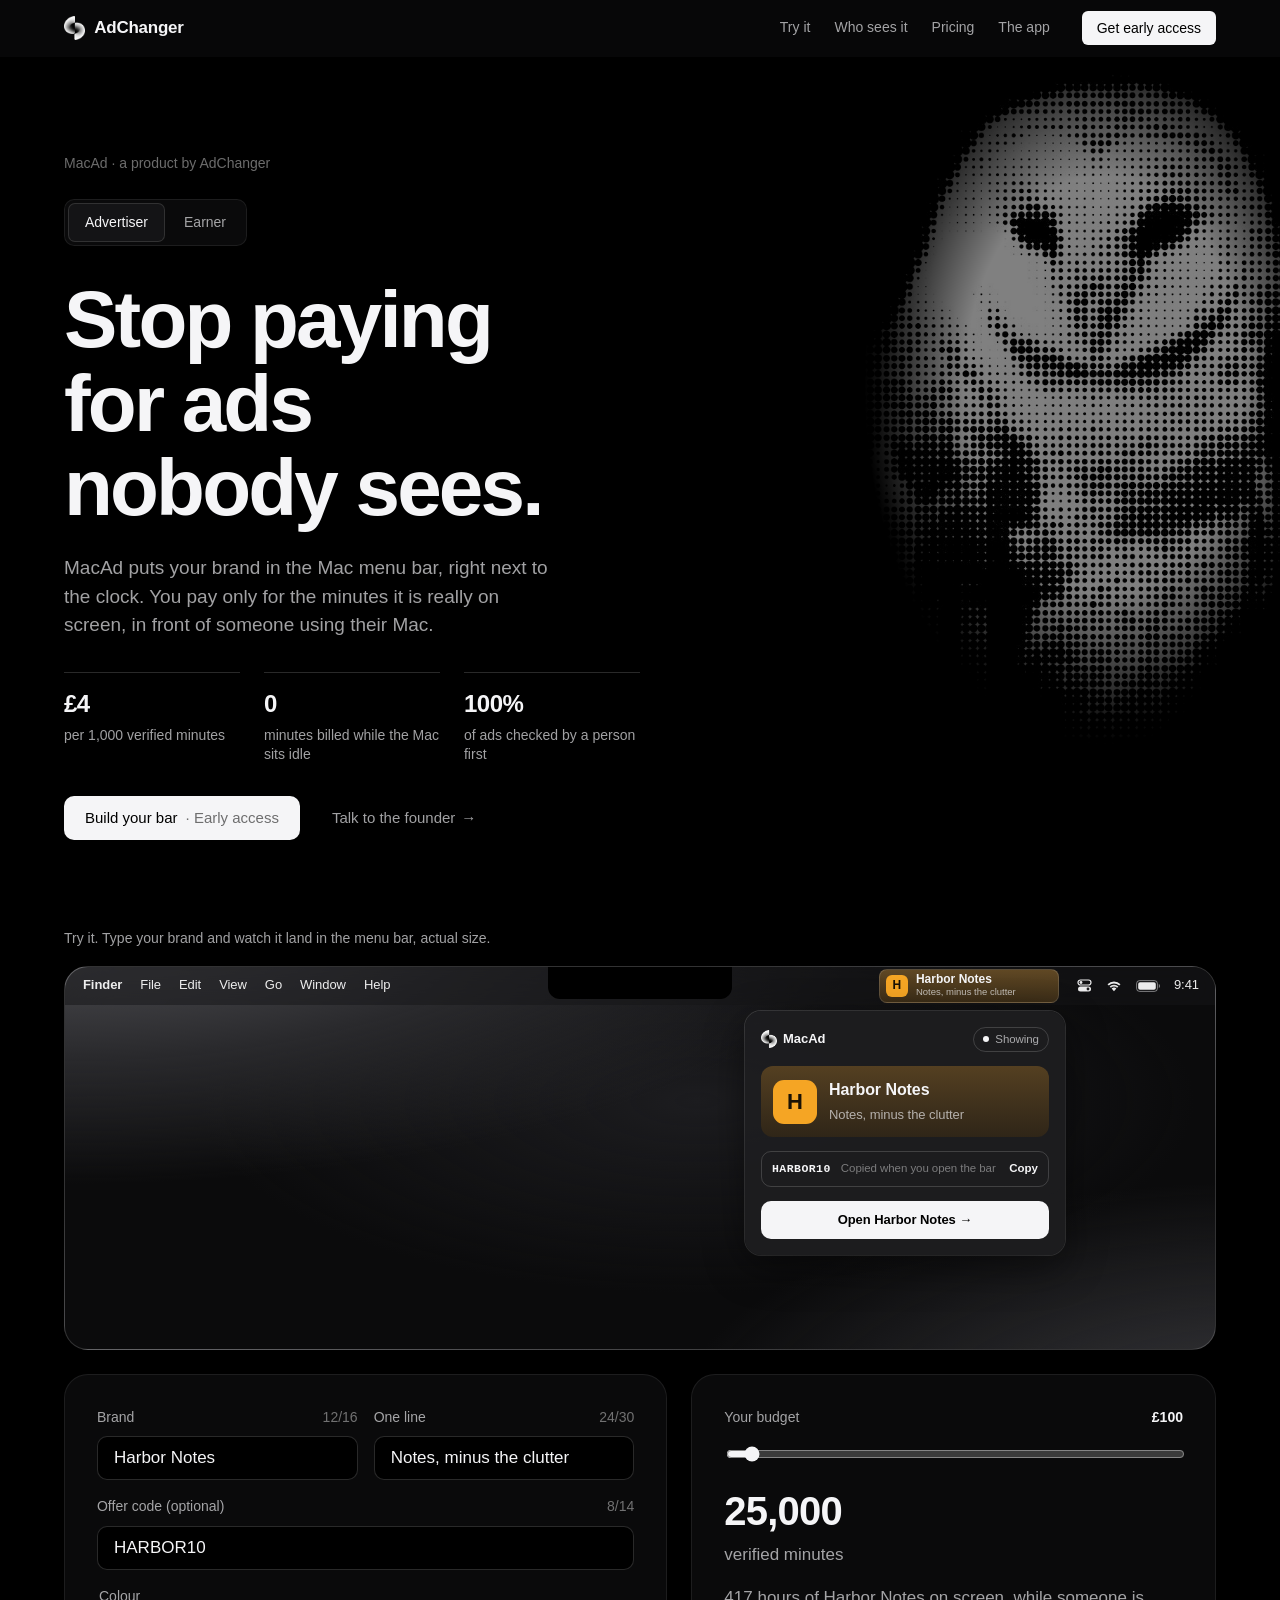
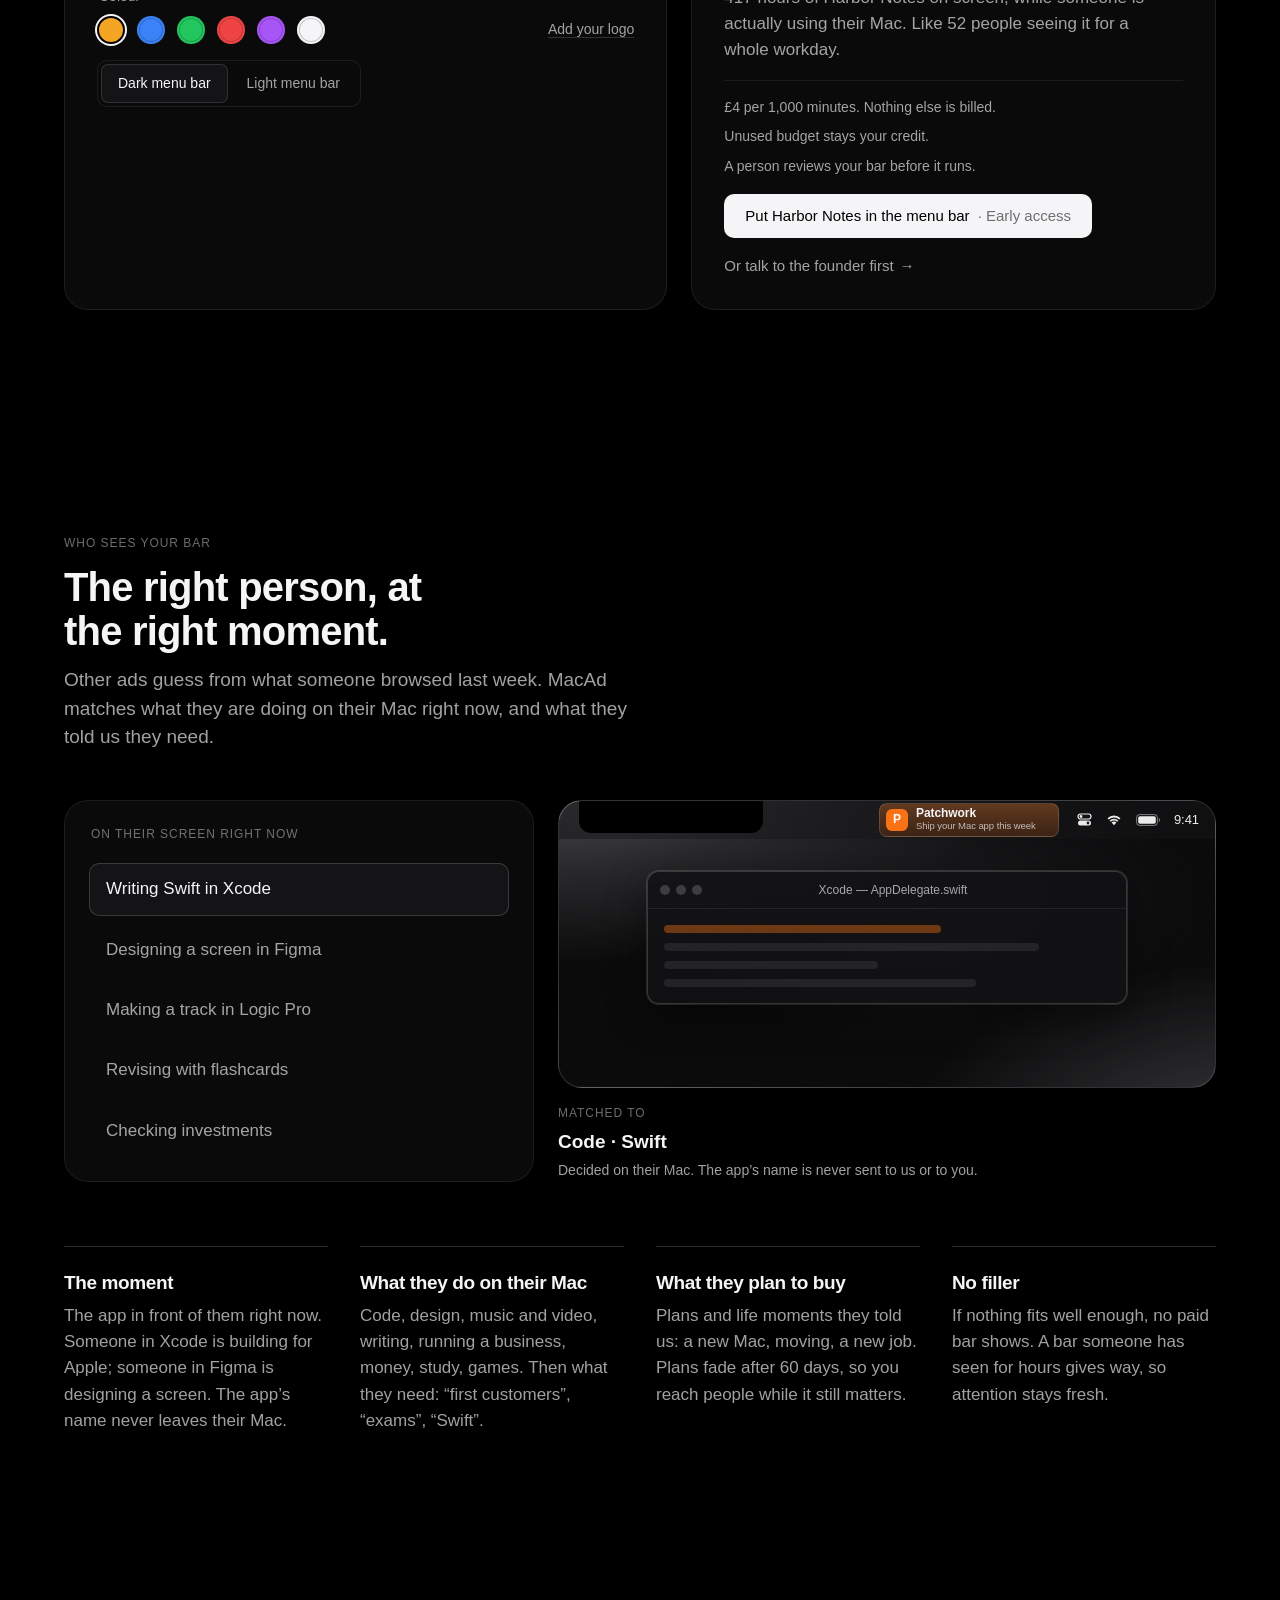
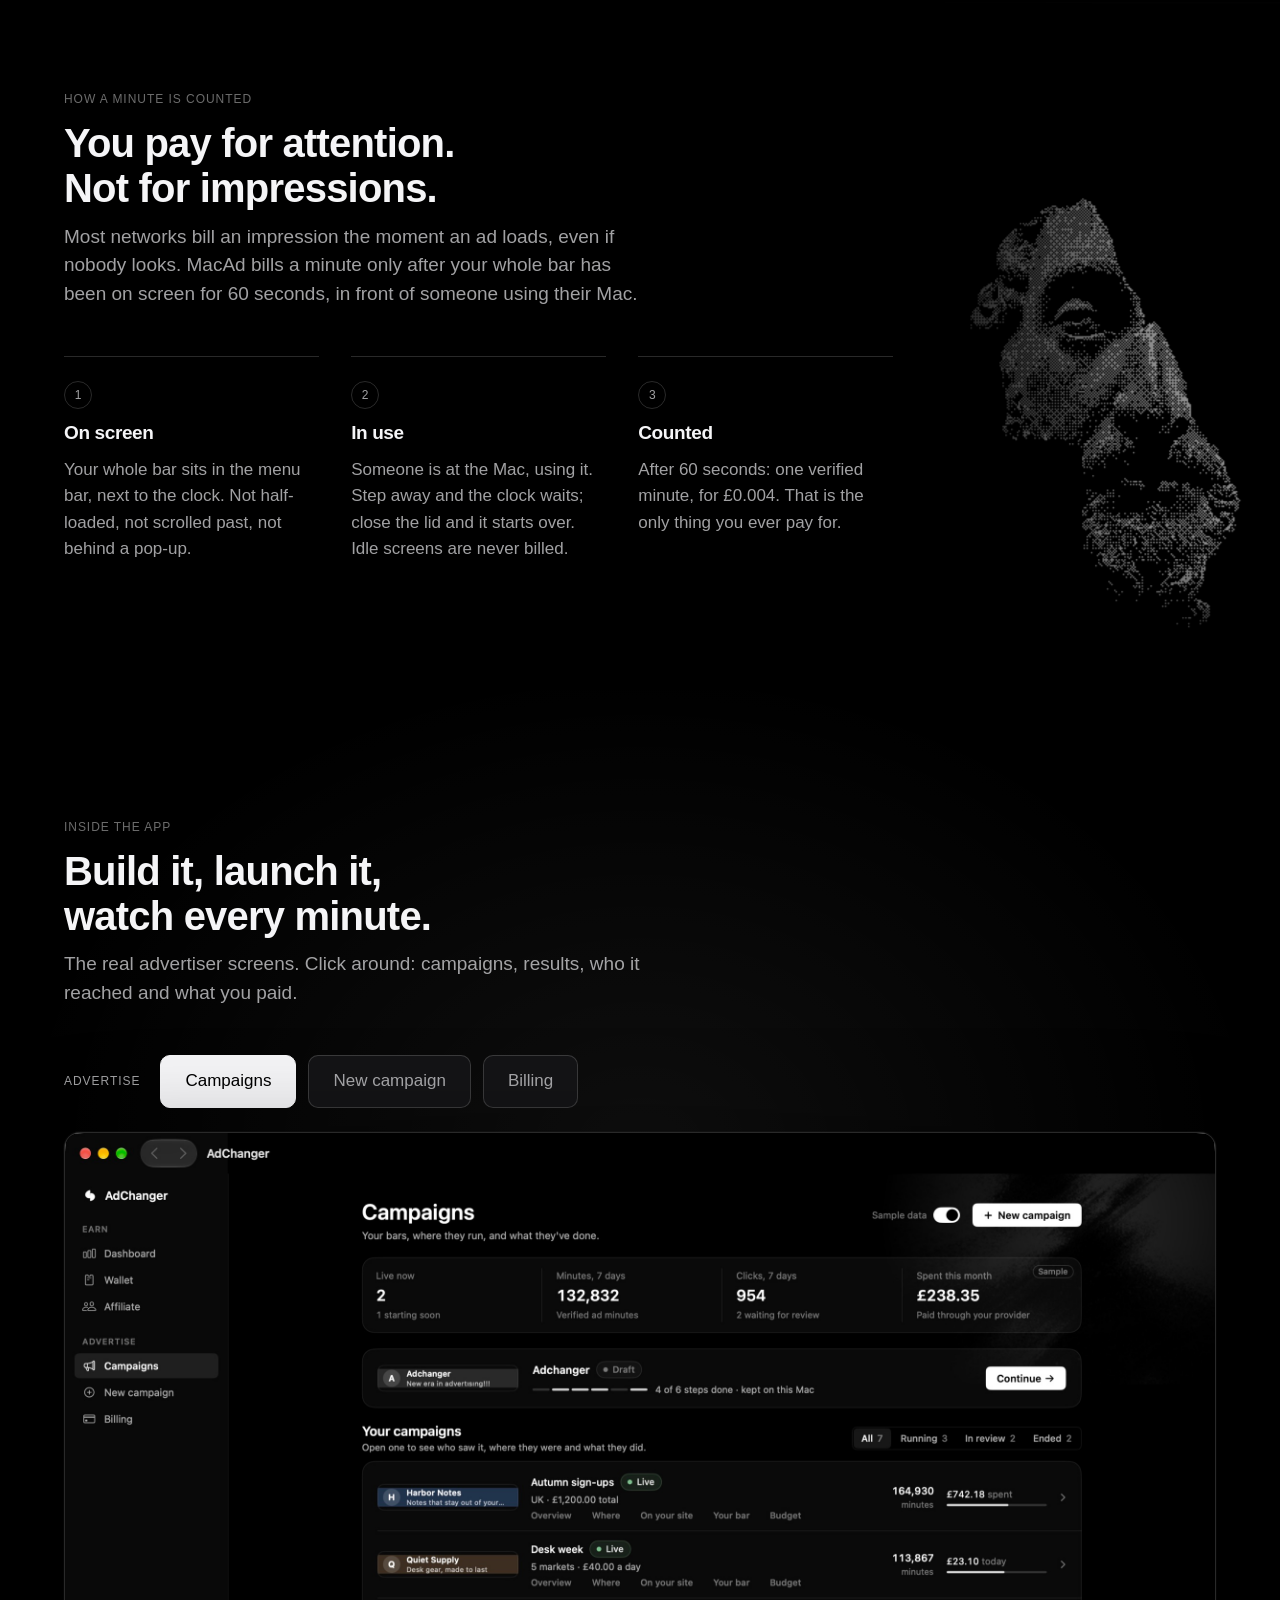
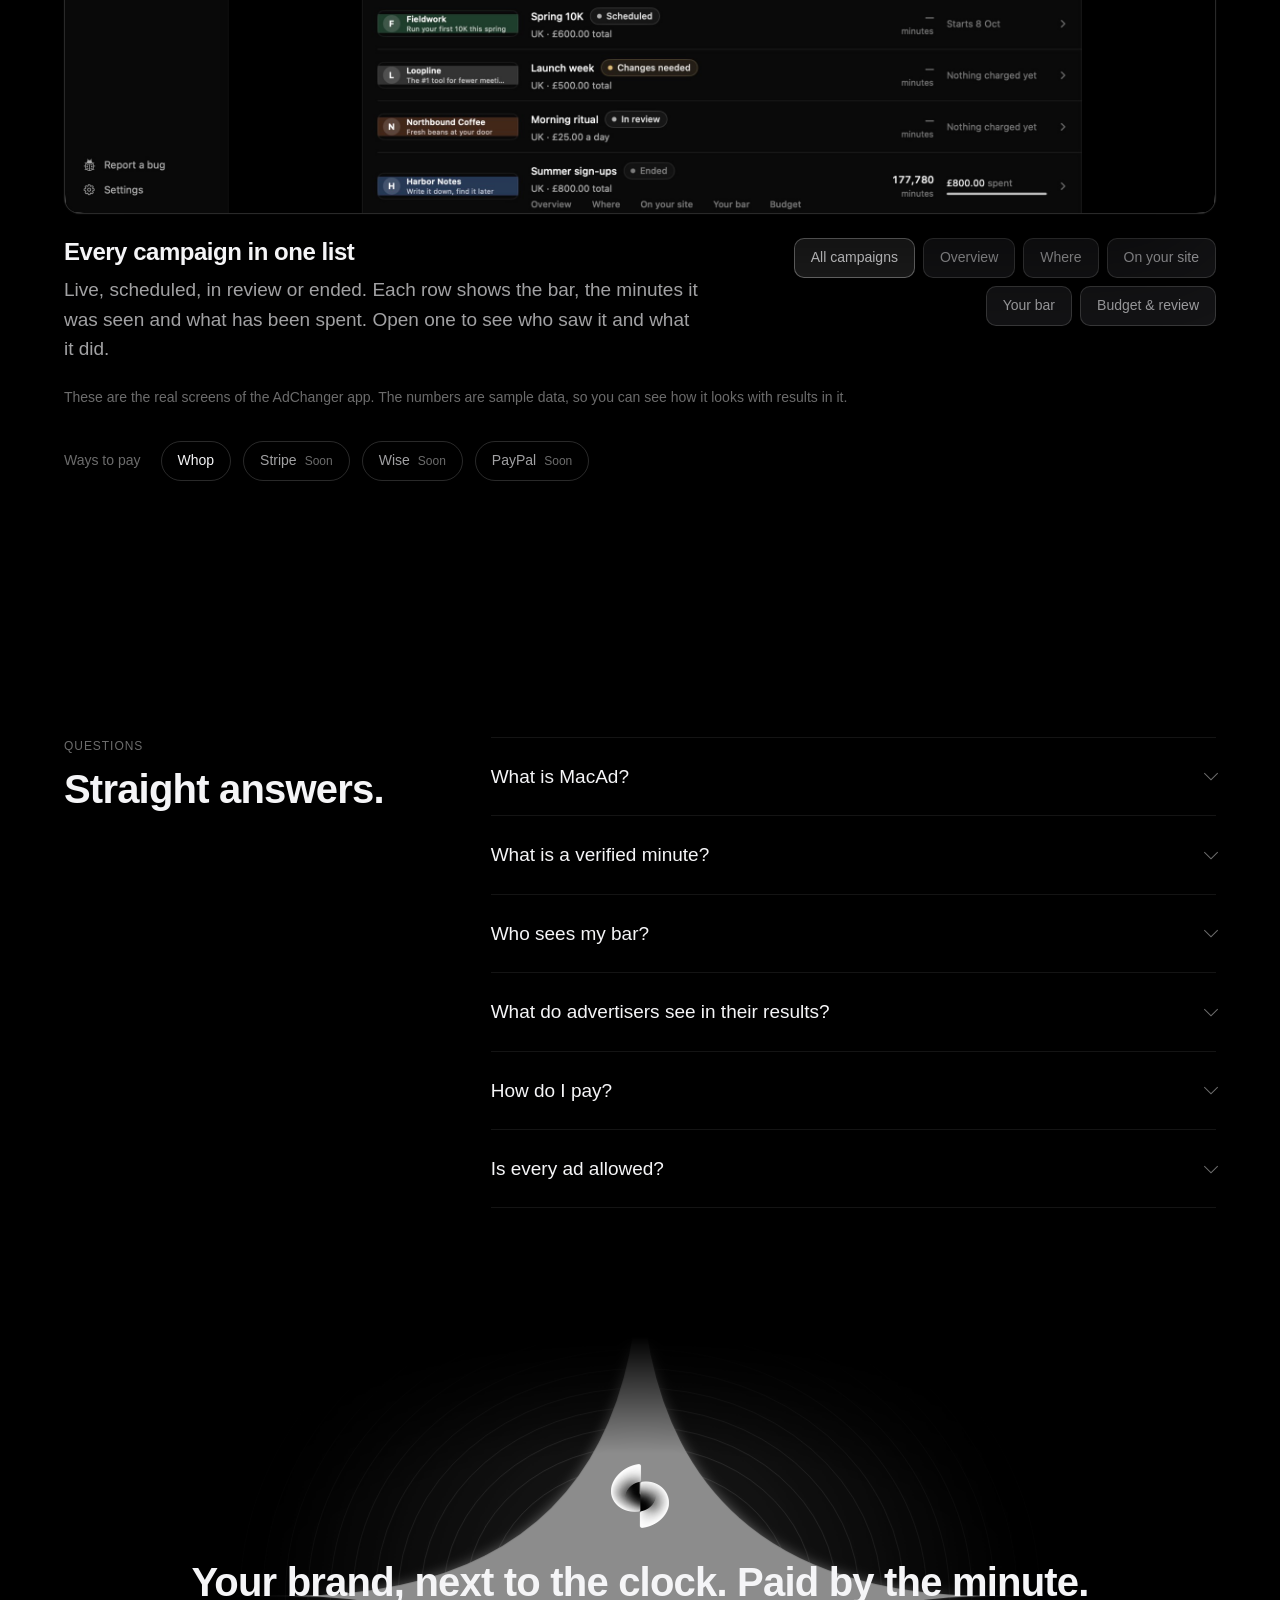
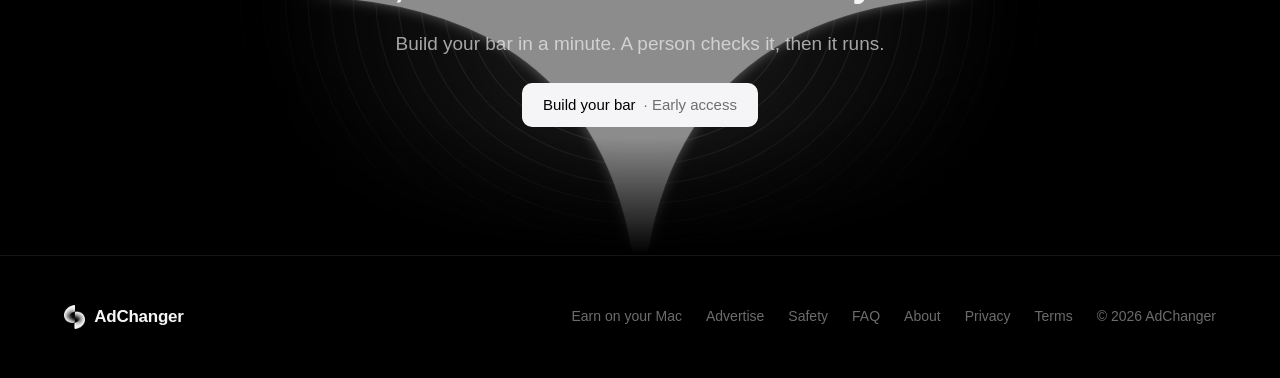
==== commit 2044bc26: "Professional legal pages; earn, advertise, safety, FAQ and about pages; llms.txt and llms-full.txt; " ====
--- a/index.html
+++ b/index.html
@@ -1 +1 @@
-<!DOCTYPE html><html lang="en"><head><meta charSet="utf-8"/><meta name="viewport" content="width=device-width, initial-scale=1"/><link rel="preload" as="image" href="/art/owl.jpg"/><link rel="preload" as="image" href="/brand/adchanger-mark.webp"/><link rel="preload" as="image" href="/app/campaigns.jpg"/><link rel="preload" as="image" href="/app/dashboard.jpg"/><link rel="stylesheet" href="/_next/static/chunks/3wndrv389n1_j.css" data-precedence="next"/><link rel="preload" as="script" fetchPriority="low" href="/_next/static/chunks/3s6nzrbk-8mnv.js"/><script src="/_next/static/chunks/19mx3mg6lkumu.js" async=""></script><script src="/_next/static/chunks/3kmozkq6tgqnz.js" async=""></script><script src="/_next/static/chunks/1eh83f1trsv72.js" async=""></script><script src="/_next/static/chunks/turbopack-0ewssgmc2dw5s.js" async=""></script><script src="/_next/static/chunks/3fntmmi971322.js" async=""></script><script src="/_next/static/chunks/0-q-v4_mbfu19.js" async=""></script><script src="/_next/static/chunks/15qmzpprw47gu.js" async=""></script><script src="/_next/static/chunks/0ed0-jrqxzt59.js" async=""></script><script src="/_next/static/chunks/3r86wsry3wsb4.js" async=""></script><script src="/_next/static/chunks/1-0e3eebr5z33.js" async=""></script><meta name="theme-color" content="#000000"/><meta name="color-scheme" content="dark"/><title>MacAd by AdChanger — Ads in the Mac menu bar, paid by the verified minute</title><meta name="description" content="MacAd puts a brand in the Mac menu bar, next to the clock. Brands pay only for verified minutes on screen (£4 per 1,000); Mac users keep 65% for showing it. It never sees your screen. A product by AdChanger."/><meta name="keywords" content="AdChanger,MacAd,Mac menu bar ad,get paid to show ads on Mac,advertise on Mac,verified minute advertising"/><link rel="canonical" href="https://adchanger.net"/><meta name="google-site-verification" content="8yyIk7ToY5FC8Zqg0zk3n5A7R0QVBRUJBYZy6PHDLxA"/><meta property="og:title" content="MacAd by AdChanger — Ads in the Mac menu bar, paid by the verified minute"/><meta property="og:description" content="MacAd puts a brand in the Mac menu bar, next to the clock. Brands pay only for verified minutes on screen (£4 per 1,000); Mac users keep 65% for showing it. It never sees your screen. A product by AdChanger."/><meta property="og:url" content="https://adchanger.net"/><meta property="og:site_name" content="AdChanger"/><meta property="og:image" content="https://adchanger.net/opengraph-image.png?opengraph-image.0mc4waf9x-b7e.png"/><meta property="og:image:type" content="image/png"/><meta property="og:image:width" content="1200"/><meta property="og:image:height" content="630"/><meta property="og:type" content="website"/><meta name="twitter:card" content="summary_large_image"/><meta name="twitter:title" content="MacAd by AdChanger — Ads in the Mac menu bar, paid by the verified minute"/><meta name="twitter:description" content="MacAd puts a brand in the Mac menu bar, next to the clock. Brands pay only for verified minutes on screen (£4 per 1,000); Mac users keep 65% for showing it. It never sees your screen. A product by AdChanger."/><meta name="twitter:image" content="https://adchanger.net/opengraph-image.png?opengraph-image.0mc4waf9x-b7e.png"/><meta name="twitter:image:type" content="image/png"/><meta name="twitter:image:width" content="1200"/><meta name="twitter:image:height" content="630"/><link rel="icon" href="/favicon.ico?favicon.41wjr0k7-8p9p.ico" sizes="48x48" type="image/x-icon"/><link rel="icon" href="/icon.png?icon.1bfr6kqycistk.png" sizes="192x192" type="image/png"/><link rel="apple-touch-icon" href="/apple-icon.png?apple-icon.06wdrku8-lth7.png" sizes="180x180" type="image/png"/><script>document.documentElement.classList.add('js');if(new URLSearchParams(location.search).get('for')==='earner')document.documentElement.dataset.side='earner'</script><script type="application/ld+json">{"@context":"https://schema.org","@type":"Organization","name":"AdChanger","url":"https://adchanger.net","logo":"https://adchanger.net/brand/adchanger-logo.png","email":"yigit@adchanger.net","description":"MacAd puts a brand in the Mac menu bar, next to the clock. Brands pay only for verified minutes on screen (£4 per 1,000); Mac users keep 65% for showing it. It never sees your screen. A product by AdChanger."}</script><script type="application/ld+json">{"@context":"https://schema.org","@type":"SoftwareApplication","name":"AdChanger","alternateName":"AdChanger for Mac","operatingSystem":"macOS 12 or later","applicationCategory":"BusinessApplication","applicationSubCategory":"Advertising","url":"https://adchanger.net","publisher":{"@type":"Organization","name":"AdChanger","url":"https://adchanger.net"},"featureList":["MacAd: one small, quiet ad in the Mac menu bar that pays the person who shows it","Paid per verified minute: an ad counts after 60 seconds on screen while the Mac is in use","Advertisers pay £4, €5 or $6 per 1,000 verified minutes; 65% goes to the person showing the ad and 35% to AdChanger","Never sees the screen, keystrokes, microphone, camera, app contents or browsing history","Payments go through Whop (Stripe, Wise and PayPal coming soon); AdChanger never sees card details","A person reviews every ad before it runs"],"description":"MacAd puts a brand in the Mac menu bar, next to the clock. Brands pay only for verified minutes on screen (£4 per 1,000); Mac users keep 65% for showing it. It never sees your screen. A product by AdChanger."}</script><script type="application/ld+json">{"@context":"https://schema.org","@type":"WebSite","name":"AdChanger","url":"https://adchanger.net","description":"MacAd puts a brand in the Mac menu bar, next to the clock. Brands pay only for verified minutes on screen (£4 per 1,000); Mac users keep 65% for showing it. It never sees your screen. A product by AdChanger.","inLanguage":"en"}</script><script src="/_next/static/chunks/0cz1d0mv5g_q7.js" noModule=""></script></head><body><div hidden=""><!--$--><!--/$--></div><a class="skip-link" href="#main">Skip to content</a><header class="site-header" data-site-header="true"><div class="container site-header__inner"><a aria-label="AdChanger home" class="brand" href="/"><img alt="" loading="lazy" width="21" height="24" decoding="async" data-nimg="1" class="brand__mark" style="color:transparent;height:24px" src="/brand/adchanger-mark.webp"/><span class="brand__name">AdChanger</span></a><div class="site-header__nav"><nav class="site-header__links" aria-label="Sections"><a class="site-header__link" href="/#try">Try it</a><a class="site-header__link" href="/#reach" data-only="advertiser">Who sees it</a><a class="site-header__link" href="/#how" data-only="advertiser">Pricing</a><a class="site-header__link" href="/#results" data-only="advertiser">The app</a><a class="site-header__link" href="/#earn" data-only="earner">What you earn</a><a class="site-header__link" href="/#app" data-only="earner">The app</a><a class="site-header__link" href="/#privacy" data-only="earner">Privacy</a></nav><a class="button button--primary button--small" href="mailto:yigit@adchanger.net?subject=Early%20access%3A%20Download%20for%20Mac">Get early access</a></div></div></header><main id="main"><script type="application/ld+json">{"@context":"https://schema.org","@type":"FAQPage","mainEntity":[{"@type":"Question","name":"What is MacAd?","acceptedAnswer":{"@type":"Answer","text":"One small bar in the Mac menu bar, next to the clock, that shows your brand to people who chose to see ads and are paid for it. You build the bar, pick who sees it and pay only for verified minutes. MacAd is a product by AdChanger: you set it up in the AdChanger app."}},{"@type":"Question","name":"What is a verified minute?","acceptedAnswer":{"@type":"Answer","text":"A minute counts only after the ad has been on screen for 60 seconds while you are actually using your Mac. Step away and the clock waits. Close the lid and it starts over. Advertisers pay for verified minutes and nothing else."}},{"@type":"Question","name":"Who sees my bar?","acceptedAnswer":{"@type":"Answer","text":"People whose Mac fits your campaign: the countries and cities you pick, what they do on their Mac, what they are into and what they plan to buy, in words they chose themselves. On top, the moment: the app in front of them right now. If nothing fits well enough, no paid bar shows, so you never pay for filler."}},{"@type":"Question","name":"What do advertisers see in their results?","acceptedAnswer":{"@type":"Answer","text":"Verified minutes and spend, then how many people saw the bar, clicked it, reached your page and became customers. Results by place never single anyone out: places with fewer than 5 people are grouped together. You set a hard budget limit, and when it is used up the bar stops."}},{"@type":"Question","name":"How do I pay?","acceptedAnswer":{"@type":"Answer","text":"Through Whop, for now (Stripe, Wise and PayPal are coming soon). Whop takes the card, and AdChanger never sees it. You add your budget before a campaign runs; it is spent minute by minute, and whatever isn’t spent stays your credit."}},{"@type":"Question","name":"Is every ad allowed?","acceptedAnswer":{"@type":"Answer","text":"A person reviews every bar, its link and the page it opens before it runs. Gambling, adult content and prescription drugs are never shown, and sensitive subjects get a closer look."}},{"@type":"Question","name":"What is AdChanger?","acceptedAnswer":{"@type":"Answer","text":"AdChanger is a Mac app that puts one small, quiet ad in your menu bar and pays you for every minute it is seen. Businesses use the same app to build the ad, choose who sees it and pay only for verified minutes. Its first product is MacAd, the ad in the menu bar."}},{"@type":"Question","name":"How much can I earn?","acceptedAnswer":{"@type":"Answer","text":"An advertiser pays £4 for 1,000 verified minutes (€5 or $6 in euros and dollars), and you keep 65% of that: £2.60 per 1,000 minutes. With someone’s affiliate code you keep 70%, they get 5% and AdChanger keeps 25%. An 8-hour day with an ad running the whole time comes to about £1.25. What you really earn depends on the ads running for your country and how long your Mac is awake and in use, so we promise no fixed number."}},{"@type":"Question","name":"Is AdChanger safe?","acceptedAnswer":{"@type":"Answer","text":"It is built to see as little as possible. To count a minute, MacAd only checks whether your Mac is awake and in use. It never sees your screen, what you type, your microphone or camera, what is inside your apps or your browsing history, and it needs no Accessibility or screen-recording permission. You can pause, snooze or stop it at any time, and a person reviews every ad before it runs."}},{"@type":"Question","name":"How do I get paid?","acceptedAnswer":{"@type":"Answer","text":"Through Whop, for now (Stripe, Wise and PayPal are coming soon). Each minute’s earnings wait 3 days, then you can withdraw from £10, as often as you like. Whop checks your ID once and keeps your bank details; AdChanger never sees them."}},{"@type":"Question","name":"What is a verified minute?","acceptedAnswer":{"@type":"Answer","text":"A minute counts only after the ad has been on screen for 60 seconds while you are actually using your Mac. Step away and the clock waits. Close the lid and it starts over. Advertisers pay for verified minutes and nothing else."}},{"@type":"Question","name":"Who can use it, and where?","acceptedAnswer":{"@type":"Answer","text":"Anyone with a Mac, in any country, can earn; an ad only shows in the countries its advertiser picked. Advertisers can run ads anywhere in the world. The UK is our first market."}},{"@type":"Question","name":"Can I turn it off?","acceptedAnswer":{"@type":"Answer","text":"Always. Pause it, snooze it, or stop it from the menu bar. You never need to uninstall anything."}},{"@type":"Question","name":"When can I download it?","acceptedAnswer":{"@type":"Answer","text":"Soon. The Mac app is being built now, and the download will be right here the day it’s ready."}}]}</script><section class="hero"><div class="hero__art hero__art--owl" aria-hidden="true" data-only="advertiser"><img alt="" width="683" height="1024" decoding="async" data-nimg="1" style="color:transparent" src="/art/owl.jpg"/></div><div class="hero__art" aria-hidden="true" data-scroll="true" data-only="earner"><img alt="" loading="lazy" width="900" height="1599" decoding="async" data-nimg="1" style="color:transparent" src="/art/moths.webp"/></div><div class="container hero__inner enter"><p class="hero__kicker">MacAd <span>· a product by AdChanger</span></p><div class="hero__copy"><fieldset class="worth__currencies hero__switch"><legend class="visually-hidden">Show the page for</legend><button type="button" class="worth__currency" aria-pressed="true">Advertiser</button><button type="button" class="worth__currency" aria-pressed="false">Earner</button></fieldset><div class="hero__swap" data-for="advertiser"><h1 class="hero__title">Stop paying for ads nobody sees.</h1><p class="hero__lead">MacAd puts your brand in the Mac menu bar, right next to the clock. You pay only for the minutes it is really on screen, in front of someone using their Mac.</p><ul class="hero__stats"><li><strong>£4</strong><span>per 1,000 verified minutes</span></li><li><strong>0</strong><span>minutes billed while the Mac sits idle</span></li><li><strong>100%</strong><span>of ads checked by a person first</span></li></ul><div class="hero__actions"><a class="button button--primary" href="mailto:yigit@adchanger.net?subject=Early%20access%3A%20Build%20your%20bar">Build your bar<!-- --> <span class="button__note">· Early access</span></a><a class="text-link text-link--arrow" href="mailto:yigit@adchanger.net?subject=MacAd">Talk to the founder</a></div></div></div><div class="hero__demo" id="try" data-for="advertiser"><p class="hero__try">Try it. Type your brand and watch it land in the menu bar, actual size.</p><div class="builder" style="--brand:#f5a524;--brand-ink:#1a1205"><div class="menubar-demo__stage builder__stage" data-tone="dark"><div class="menubar" data-tone="dark" data-state="running"><div class="menubar__left" aria-hidden="true"><strong>Finder</strong><span>File</span><span>Edit</span><span>View</span><span>Go</span><span>Window</span><span>Help</span></div><div class="menubar__notch" aria-hidden="true"></div><div class="menubar__right"><div class="mac-ad-slot"><button type="button" class="sponsor-bar" aria-expanded="true" aria-controls="_R_2lidbtb_-pop" aria-label="Harbor Notes: Notes, minus the clutter. Your bar, actual size. Click to open what people see."><span class="sponsor-tile" aria-hidden="true">H</span><span class="mac-ad__text" aria-hidden="true"><span class="mac-ad__name">Harbor Notes</span><span class="mac-ad__copy">Notes, minus the clutter</span></span></button><div class="popover" id="_R_2lidbtb_-pop" data-open="true"><div class="popover__header"><span class="popover__app"><img alt="" loading="eager" width="16" height="18" decoding="async" data-nimg="1" class="brand__mark" style="color:transparent;height:18px" src="/brand/adchanger-mark.webp"/>MacAd</span><span class="popover__badge popover__badge--status" data-state="running">Showing</span></div><div class="offer"><span class="sponsor-tile sponsor-tile--large" aria-hidden="true">H</span><span><strong>Harbor Notes</strong><span>Notes, minus the clutter</span></span></div><div class="offer__code"><b>HARBOR10</b><span>Copied when you open the bar</span><button type="button">Copy</button></div><span class="offer__visit">Open <!-- -->Harbor Notes<!-- --> →</span></div></div><span class="menubar__icons" aria-hidden="true"><svg aria-hidden="true" width="15" height="15" viewBox="0 0 15 15" fill="none"><rect x="1" y="2" width="13" height="5" rx="2.5" stroke="currentColor" stroke-width="1.2"></rect><circle cx="4" cy="4.5" r="1.4" fill="currentColor"></circle><rect x="1" y="8.5" width="13" height="5" rx="2.5" fill="currentColor"></rect><circle cx="11" cy="11" r="1.4" fill="var(--menubar-bg-solid, #1a1a1c)"></circle></svg><svg aria-hidden="true" width="16" height="13" viewBox="0 0 16 13" fill="currentColor"><path d="M8 12.2 5.6 9.6a3.4 3.4 0 0 1 4.8 0L8 12.2Z"></path><path d="M3.6 7.5a6.2 6.2 0 0 1 8.8 0l-1.3 1.3a4.4 4.4 0 0 0-6.2 0L3.6 7.5Z" fill-opacity="0.95"></path><path d="M1.5 5.3a9.2 9.2 0 0 1 13 0l-1.3 1.3a7.4 7.4 0 0 0-10.4 0L1.5 5.3Z"></path></svg><svg aria-hidden="true" width="24" height="12" viewBox="0 0 24 12" fill="none"><rect x="0.6" y="0.6" width="20.8" height="10.8" rx="3" stroke="currentColor" stroke-opacity="0.5"></rect><rect x="2.2" y="2.2" width="17.6" height="7.6" rx="1.8" fill="currentColor"></rect><path d="M22.8 4v4c.7-.2 1.2-1 1.2-2s-.5-1.8-1.2-2Z" fill="currentColor" fill-opacity="0.5"></path></svg></span><span class="menubar__time" aria-hidden="true">9:41</span></div></div></div><div class="builder__panel"><form class="builder__fields"><div class="builder__field"><label for="_R_2lidbtb_-name">Brand<span>12<!-- -->/<!-- -->16</span></label><input id="_R_2lidbtb_-name" maxLength="16" autoComplete="off" spellCheck="false" value="Harbor Notes"/></div><div class="builder__field"><label for="_R_2lidbtb_-line">One line<span>24<!-- -->/<!-- -->30</span></label><input id="_R_2lidbtb_-line" maxLength="30" autoComplete="off" spellCheck="false" value="Notes, minus the clutter"/></div><div class="builder__field"><label for="_R_2lidbtb_-code">Offer code (optional)<span>8<!-- -->/<!-- -->14</span></label><input id="_R_2lidbtb_-code" maxLength="14" autoComplete="off" spellCheck="false" value="HARBOR10"/></div><fieldset class="builder__swatches"><legend>Colour</legend><button type="button" aria-label="Amber" aria-pressed="true" style="background:#f5a524"></button><button type="button" aria-label="Blue" aria-pressed="false" style="background:#3b82f6"></button><button type="button" aria-label="Green" aria-pressed="false" style="background:#22c55e"></button><button type="button" aria-label="Red" aria-pressed="false" style="background:#ef4444"></button><button type="button" aria-label="Violet" aria-pressed="false" style="background:#a855f7"></button><button type="button" aria-label="White" aria-pressed="false" style="background:#f5f5f7"></button><label class="builder__logo"><input type="file" accept="image/*"/>Add your logo</label></fieldset><fieldset class="worth__currencies builder__tone"><legend class="visually-hidden">Menu bar</legend><button type="button" class="worth__currency" aria-pressed="true">Dark menu bar</button><button type="button" class="worth__currency" aria-pressed="false">Light menu bar</button></fieldset></form><div class="builder__budget"><label for="_R_2lidbtb_-budget">Your budget <output>£100</output></label><input id="_R_2lidbtb_-budget" type="range" min="20" max="2000" step="20" value="100"/><p class="builder__minutes" aria-live="polite"><strong>25,000</strong> verified minutes</p><p class="builder__plain">417<!-- --> hours of <!-- -->Harbor Notes<!-- --> on screen, while someone is actually using their Mac. Like <!-- -->52<!-- --> people seeing it for a whole workday.</p><ul class="builder__terms"><li>£<!-- -->4<!-- --> per 1,000 minutes. Nothing else is billed.</li><li>Unused budget stays your credit.</li><li>A person reviews your bar before it runs.</li></ul><a class="button button--primary" href="mailto:yigit@adchanger.net?subject=Early%20access%3A%20Put%20Harbor%20Notes%20in%20the%20menu%20bar">Put Harbor Notes in the menu bar<!-- --> <span class="button__note">· Early access</span></a><a class="text-link text-link--arrow" href="mailto:yigit@adchanger.net?subject=MacAd%20for%20Harbor%20Notes">Or talk to the founder first</a></div></div></div></div></div></section><section class="section chapter" id="reach" data-only="advertiser"><div class="container"><div class="chapter__head"><p class="eyebrow reveal">Who sees your bar</p><h2 class="reveal" style="--reveal-delay:80ms">The right person, at the right moment.</h2><p class="lead reveal" style="--reveal-delay:160ms">Other ads guess from what someone browsed last week. MacAd matches what they are doing on their Mac right now, and what they told us they need.</p></div><div class="reveal reveal--block" style="--reveal-delay:200ms"><div class="moment" style="--brand:#f97316;--brand-ink:#fff"><fieldset class="moment__doing"><legend>On their screen right now</legend><button type="button" aria-pressed="true">Writing Swift in Xcode</button><button type="button" aria-pressed="false">Designing a screen in Figma</button><button type="button" aria-pressed="false">Making a track in Logic Pro</button><button type="button" aria-pressed="false">Revising with flashcards</button><button type="button" aria-pressed="false">Checking investments</button></fieldset><div class="moment__result"><div class="menubar-demo__stage moment__stage"><div class="menubar" data-tone="dark" data-state="running"><div class="menubar__left" aria-hidden="true"><strong>Xcode</strong><span>File</span><span>Edit</span><span>View</span><span>Go</span><span>Window</span><span>Help</span></div><div class="menubar__notch" aria-hidden="true"></div><div class="menubar__right"><div class="mac-ad-slot"><span class="sponsor-bar moment__bar" style="--brand:#f97316;--brand-ink:#fff"><span class="sponsor-tile" aria-hidden="true">P</span><span class="mac-ad__text"><span class="mac-ad__name">Patchwork</span><span class="mac-ad__copy">Ship your Mac app this week</span></span></span></div><span class="menubar__icons" aria-hidden="true"><svg aria-hidden="true" width="15" height="15" viewBox="0 0 15 15" fill="none"><rect x="1" y="2" width="13" height="5" rx="2.5" stroke="currentColor" stroke-width="1.2"></rect><circle cx="4" cy="4.5" r="1.4" fill="currentColor"></circle><rect x="1" y="8.5" width="13" height="5" rx="2.5" fill="currentColor"></rect><circle cx="11" cy="11" r="1.4" fill="var(--menubar-bg-solid, #1a1a1c)"></circle></svg><svg aria-hidden="true" width="16" height="13" viewBox="0 0 16 13" fill="currentColor"><path d="M8 12.2 5.6 9.6a3.4 3.4 0 0 1 4.8 0L8 12.2Z"></path><path d="M3.6 7.5a6.2 6.2 0 0 1 8.8 0l-1.3 1.3a4.4 4.4 0 0 0-6.2 0L3.6 7.5Z" fill-opacity="0.95"></path><path d="M1.5 5.3a9.2 9.2 0 0 1 13 0l-1.3 1.3a7.4 7.4 0 0 0-10.4 0L1.5 5.3Z"></path></svg><svg aria-hidden="true" width="24" height="12" viewBox="0 0 24 12" fill="none"><rect x="0.6" y="0.6" width="20.8" height="10.8" rx="3" stroke="currentColor" stroke-opacity="0.5"></rect><rect x="2.2" y="2.2" width="17.6" height="7.6" rx="1.8" fill="currentColor"></rect><path d="M22.8 4v4c.7-.2 1.2-1 1.2-2s-.5-1.8-1.2-2Z" fill="currentColor" fill-opacity="0.5"></path></svg></span><span class="menubar__time" aria-hidden="true">9:41</span></div></div><div class="moment__window" aria-hidden="true"><div class="moment__titlebar"><i></i><i></i><i></i><span>Xcode<!-- --> — <!-- -->AppDelegate.swift</span></div><div class="moment__lines"><b></b><b></b><b></b><b></b></div></div></div><p class="moment__why" aria-live="polite"><span>Matched to</span> <!-- -->Code · Swift<small>Decided on their Mac. The app’s name is never sent to us or to you.</small></p></div></div></div><ul class="reach"><li class="reveal" style="--reveal-delay:0ms"><h3>The moment</h3><p>The app in front of them right now. Someone in Xcode is building for Apple; someone in Figma is designing a screen. The app’s name never leaves their Mac.</p></li><li class="reveal" style="--reveal-delay:80ms"><h3>What they do on their Mac</h3><p>Code, design, music and video, writing, running a business, money, study, games. Then what they need: “first customers”, “exams”, “Swift”.</p></li><li class="reveal" style="--reveal-delay:160ms"><h3>What they plan to buy</h3><p>Plans and life moments they told us: a new Mac, moving, a new job. Plans fade after 60 days, so you reach people while it still matters.</p></li><li class="reveal" style="--reveal-delay:240ms"><h3>No filler</h3><p>If nothing fits well enough, no paid bar shows. A bar someone has seen for hours gives way, so attention stays fresh.</p></li></ul></div></section><section class="section chapter chapter--minute" id="how" data-only="advertiser"><div class="container"><div class="minute__art minute__art--advertiser" aria-hidden="true" data-scroll="true"><img alt="" loading="lazy" width="736" height="1308" decoding="async" data-nimg="1" style="color:transparent" src="/art/statue.jpg"/></div><div class="chapter__head"><p class="eyebrow reveal">How a minute is counted</p><h2 class="reveal" style="--reveal-delay:80ms">You pay for attention. Not for impressions.</h2><p class="lead reveal" style="--reveal-delay:160ms">Most networks bill an impression the moment an ad loads, even if nobody looks. MacAd bills a minute only after your whole bar has been on screen for 60 seconds, in front of someone using their Mac.</p></div><ol class="how"><li class="reveal" style="--reveal-delay:0ms"><span class="how__step">1</span><h3>On screen</h3><p>Your whole bar sits in the menu bar, next to the clock. Not half-loaded, not scrolled past, not behind a pop-up.</p></li><li class="reveal" style="--reveal-delay:90ms"><span class="how__step">2</span><h3>In use</h3><p>Someone is at the Mac, using it. Step away and the clock waits; close the lid and it starts over. Idle screens are never billed.</p></li><li class="reveal" style="--reveal-delay:180ms"><span class="how__step">3</span><h3>Counted</h3><p>After 60 seconds: one verified minute, for £0.004. That is the only thing you ever pay for.</p></li></ol></div></section><section class="section chapter chapter--app" id="results" data-only="advertiser"><div class="container"><div class="chapter__head"><p class="eyebrow reveal">Inside the app</p><h2 class="reveal" style="--reveal-delay:80ms">Build it, launch it, watch every minute.</h2><p class="lead reveal" style="--reveal-delay:160ms">The real advertiser screens. Click around: campaigns, results, who it reached and what you paid.</p></div><div class="reveal reveal--block" style="--reveal-delay:200ms"><div class="showcase"><fieldset class="showcase__nav"><legend class="visually-hidden">Pages of the AdChanger app</legend><div class="showcase__group"><span class="showcase__grouplabel">Advertise</span><button class="showcase__pill" type="button" aria-pressed="true">Campaigns</button><button class="showcase__pill" type="button" aria-pressed="false">New campaign</button><button class="showcase__pill" type="button" aria-pressed="false">Billing</button></div></fieldset><div class="showcase__window"><img class="showcase__layer" data-active="true" src="/app/campaigns.jpg" width="2400" height="1422" alt="The Campaigns page: totals for the week and a list of campaigns with their state, verified minutes and spend." decoding="async" draggable="false"/><img class="showcase__layer" data-active="false" width="2400" height="1422" alt="" aria-hidden="true" decoding="async" draggable="false"/><img class="showcase__layer" data-active="false" width="2400" height="1422" alt="" aria-hidden="true" decoding="async" draggable="false"/><img class="showcase__layer" data-active="false" width="2400" height="1422" alt="" aria-hidden="true" decoding="async" draggable="false"/><img class="showcase__layer" data-active="false" width="2400" height="1422" alt="" aria-hidden="true" decoding="async" draggable="false"/><img class="showcase__layer" data-active="false" width="2400" height="1422" alt="" aria-hidden="true" decoding="async" draggable="false"/><img class="showcase__layer" data-active="false" width="2400" height="1422" alt="" aria-hidden="true" decoding="async" draggable="false"/><img class="showcase__layer" data-active="false" width="2400" height="1422" alt="" aria-hidden="true" decoding="async" draggable="false"/><img class="showcase__layer" data-active="false" width="2400" height="1422" alt="" aria-hidden="true" decoding="async" draggable="false"/><img class="showcase__layer" data-active="false" width="2400" height="1422" alt="" aria-hidden="true" decoding="async" draggable="false"/><div class="showcase__hotspots"><button class="showcase__hotspot showcase__hotspot--nav" type="button" style="left:0.8%;top:32.3%;width:12.6%;height:3.8%" aria-label="Campaigns" tabindex="-1"></button><button class="showcase__hotspot showcase__hotspot--nav" type="button" style="left:0.8%;top:36.2%;width:12.6%;height:3.8%" aria-label="New campaign" tabindex="-1"></button><button class="showcase__hotspot showcase__hotspot--nav" type="button" style="left:0.8%;top:40%;width:12.6%;height:3.8%" aria-label="Billing" tabindex="-1"></button><button class="showcase__hotspot showcase__hotspot--row" type="button" style="left:25.8%;top:48.9%;width:62.6%;height:9.3%" aria-label="Open Autumn sign-ups" tabindex="-1"></button><button class="showcase__hotspot showcase__hotspot--row" type="button" style="left:25.8%;top:58.7%;width:62.6%;height:9.3%" aria-label="Open Desk week" tabindex="-1"></button><button class="showcase__hotspot showcase__hotspot--row" type="button" style="left:78.9%;top:10.5%;width:9.5%;height:3.4%" aria-label="New campaign" tabindex="-1"></button></div></div><div class="showcase__caption"><div class="showcase__text"><h3>Every campaign in one list</h3><p>Live, scheduled, in review or ended. Each row shows the bar, the minutes it was seen and what has been spent. Open one to see who saw it and what it did.</p></div><fieldset class="showcase__tabs"><legend class="visually-hidden">Screens in this part of the app</legend><button class="showcase__tab" type="button" aria-pressed="true">All campaigns</button><button class="showcase__tab" type="button" aria-pressed="false">Overview</button><button class="showcase__tab" type="button" aria-pressed="false">Where</button><button class="showcase__tab" type="button" aria-pressed="false">On your site</button><button class="showcase__tab" type="button" aria-pressed="false">Your bar</button><button class="showcase__tab" type="button" aria-pressed="false">Budget &amp; review</button></fieldset></div><p class="showcase__note">These are the real screens of the AdChanger app. The numbers are sample data, so you can see how it looks with results in it.</p></div></div><div class="reveal reveal--block" style="--reveal-delay:240ms"><ul class="worth__methods" aria-label="Payment methods"><li class="worth__methodlabel">Ways to pay</li><li class="worth__method">Whop</li><li class="worth__method worth__method--soon">Stripe<!-- --> <small>Soon</small></li><li class="worth__method worth__method--soon">Wise<!-- --> <small>Soon</small></li><li class="worth__method worth__method--soon">PayPal<!-- --> <small>Soon</small></li></ul></div></div></section><section class="section chapter" id="faq" data-only="advertiser"><div class="container faq-layout"><div class="faq-layout__head"><p class="eyebrow reveal">Questions</p><h2 class="reveal" style="--reveal-delay:80ms">Straight answers.</h2></div><div class="reveal reveal--block" style="--reveal-delay:160ms"><div class="faq"><details class="faq__item"><summary class="faq__question">What is MacAd?</summary><div class="faq__answer">One small bar in the Mac menu bar, next to the clock, that shows your brand to people who chose to see ads and are paid for it. You build the bar, pick who sees it and pay only for verified minutes. MacAd is a product by AdChanger: you set it up in the AdChanger app.</div></details><details class="faq__item"><summary class="faq__question">What is a verified minute?</summary><div class="faq__answer">A minute counts only after the ad has been on screen for 60 seconds while you are actually using your Mac. Step away and the clock waits. Close the lid and it starts over. Advertisers pay for verified minutes and nothing else.</div></details><details class="faq__item"><summary class="faq__question">Who sees my bar?</summary><div class="faq__answer">People whose Mac fits your campaign: the countries and cities you pick, what they do on their Mac, what they are into and what they plan to buy, in words they chose themselves. On top, the moment: the app in front of them right now. If nothing fits well enough, no paid bar shows, so you never pay for filler.</div></details><details class="faq__item"><summary class="faq__question">What do advertisers see in their results?</summary><div class="faq__answer">Verified minutes and spend, then how many people saw the bar, clicked it, reached your page and became customers. Results by place never single anyone out: places with fewer than 5 people are grouped together. You set a hard budget limit, and when it is used up the bar stops.</div></details><details class="faq__item"><summary class="faq__question">How do I pay?</summary><div class="faq__answer">Through Whop, for now (Stripe, Wise and PayPal are coming soon). Whop takes the card, and AdChanger never sees it. You add your budget before a campaign runs; it is spent minute by minute, and whatever isn’t spent stays your credit.</div></details><details class="faq__item"><summary class="faq__question">Is every ad allowed?</summary><div class="faq__answer">A person reviews every bar, its link and the page it opens before it runs. Gambling, adult content and prescription drugs are never shown, and sensitive subjects get a closer look.</div></details></div></div></div></section><section class="section closing" data-only="advertiser"><div class="backdrop backdrop--burst" aria-hidden="true" data-scroll="true"><div class="backdrop__flare" aria-hidden="true"><svg class="flare__base" viewBox="0 0 800 800" focusable="false" role="presentation"><defs><radialGradient id="flare-glow"><stop offset="0" stop-color="#fff" stop-opacity="0.55"></stop><stop offset="0.35" stop-color="#fff" stop-opacity="0.14"></stop><stop offset="1" stop-color="#fff" stop-opacity="0"></stop></radialGradient><linearGradient id="flare-spike-h" x1="0" x2="1"><stop offset="0" stop-color="#fff" stop-opacity="0"></stop><stop offset="0.5" stop-color="#fff" stop-opacity="1"></stop><stop offset="1" stop-color="#fff" stop-opacity="0"></stop></linearGradient><linearGradient id="flare-spike-v" x1="0" x2="0" y1="0" y2="1"><stop offset="0" stop-color="#fff" stop-opacity="0"></stop><stop offset="0.5" stop-color="#fff" stop-opacity="1"></stop><stop offset="1" stop-color="#fff" stop-opacity="0"></stop></linearGradient><filter id="flare-soften" x="-20%" y="-20%" width="140%" height="140%"><feGaussianBlur stdDeviation="6"></feGaussianBlur></filter></defs><circle cx="400" cy="400" r="380" fill="url(#flare-glow)"></circle><g filter="url(#flare-soften)" opacity="0.6"><path d="M400 60 Q402.5 397.5 740 400 Q402.5 402.5 400 740 Q397.5 402.5 60 400 Q397.5 397.5 400 60Z" fill="#fff"></path></g><path d="M400 60 Q402.5 397.5 740 400 Q402.5 402.5 400 740 Q397.5 402.5 60 400 Q397.5 397.5 400 60Z" fill="#fff"></path><rect x="0" y="399.4" width="800" height="1.2" fill="url(#flare-spike-h)" opacity="0.8"></rect><rect x="399.4" y="0" width="1.2" height="800" fill="url(#flare-spike-v)" opacity="0.6"></rect></svg><svg class="flare__rings" viewBox="0 0 800 800" focusable="false" role="presentation" fill="none" stroke="#fff"><ellipse cx="400" cy="400" rx="60" ry="51.6" stroke-width="0.7" stroke-opacity="0.42"></ellipse><ellipse cx="400" cy="400" rx="82" ry="70.52" stroke-width="0.7" stroke-opacity="0.39399999999999996"></ellipse><ellipse cx="400" cy="400" rx="104" ry="89.44" stroke-width="0.7" stroke-opacity="0.368"></ellipse><ellipse cx="400" cy="400" rx="126" ry="108.36" stroke-width="0.7" stroke-opacity="0.34199999999999997"></ellipse><ellipse cx="400" cy="400" rx="148" ry="127.28" stroke-width="0.7" stroke-opacity="0.316"></ellipse><ellipse cx="400" cy="400" rx="170" ry="146.2" stroke-width="0.7" stroke-opacity="0.29"></ellipse><ellipse cx="400" cy="400" rx="192" ry="165.12" stroke-width="0.7" stroke-opacity="0.264"></ellipse><ellipse cx="400" cy="400" rx="214" ry="184.04" stroke-width="0.7" stroke-opacity="0.238"></ellipse><ellipse cx="400" cy="400" rx="236" ry="202.96" stroke-width="0.7" stroke-opacity="0.212"></ellipse><ellipse cx="400" cy="400" rx="258" ry="221.88" stroke-width="0.7" stroke-opacity="0.186"></ellipse><ellipse cx="400" cy="400" rx="280" ry="240.79999999999998" stroke-width="0.7" stroke-opacity="0.15999999999999998"></ellipse><ellipse cx="400" cy="400" rx="302" ry="259.71999999999997" stroke-width="0.7" stroke-opacity="0.134"></ellipse><ellipse cx="400" cy="400" rx="324" ry="278.64" stroke-width="0.7" stroke-opacity="0.10799999999999998"></ellipse><ellipse cx="400" cy="400" rx="346" ry="297.56" stroke-width="0.7" stroke-opacity="0.08200000000000002"></ellipse><ellipse cx="400" cy="400" rx="368" ry="316.48" stroke-width="0.7" stroke-opacity="0.055999999999999994"></ellipse><ellipse cx="400" cy="400" rx="390" ry="335.4" stroke-width="0.7" stroke-opacity="0.05"></ellipse></svg></div></div><div class="container closing__inner"><div class="reveal reveal--block"><img alt="" loading="lazy" width="57" height="64" decoding="async" data-nimg="1" class="brand__mark closing__mark" style="color:transparent;height:64px" src="/brand/adchanger-mark.webp"/></div><h2 class="reveal reveal--block" style="--reveal-delay:90ms">Your brand, next to the clock. Paid by the minute.</h2><p class="reveal reveal--block" style="--reveal-delay:180ms">Build your bar in a minute. A person checks it, then it runs.</p><div class="reveal reveal--block" style="--reveal-delay:270ms"><a class="button button--primary" href="mailto:yigit@adchanger.net?subject=Early%20access%3A%20Build%20your%20bar">Build your bar<!-- --> <span class="button__note">· Early access</span></a></div></div></section><section class="section chapter chapter--minute" id="minute" data-only="earner"><div class="container"><div class="minute__art minute__art--earner" aria-hidden="true" data-scroll="true"><img alt="" loading="lazy" width="1254" height="1254" decoding="async" data-nimg="1" style="color:transparent" src="/art/orbit.webp"/></div><div class="chapter__head"><p class="eyebrow reveal">How a minute is counted</p><h2 class="reveal" style="--reveal-delay:80ms">One honest unit. You earn every one.</h2><p class="lead reveal" style="--reveal-delay:160ms">Install it once and forget it. It sits next to your clock, and every minute it is seen while you use your Mac puts money in your wallet.</p></div><ol class="how"><li class="reveal" style="--reveal-delay:0ms"><span class="how__step">1</span><h3>On screen</h3><p>The bar sits in your menu bar, next to the clock. Nothing pops up, nothing plays.</p></li><li class="reveal" style="--reveal-delay:90ms"><span class="how__step">2</span><h3>In use</h3><p>You are at your Mac, using it. Step away and the clock waits; close the lid and it starts over.</p></li><li class="reveal" style="--reveal-delay:180ms"><span class="how__step">3</span><h3>Counted</h3><p>After 60 seconds: one verified minute. The brand pays £0.004 and £0.0026 of it is yours.</p></li></ol></div></section><section class="section chapter chapter--worth" id="earn" data-only="earner"><div class="backdrop backdrop--world" aria-hidden="true"><canvas class="backdrop__canvas"></canvas></div><div class="container"><div class="chapter__head"><p class="eyebrow reveal">What you earn</p><h2 class="reveal" style="--reveal-delay:80ms">Every minute, split in the open.</h2></div><div class="reveal reveal--block" style="--reveal-delay:160ms"><div class="worth"><fieldset class="worth__currencies"><legend class="visually-hidden">Show prices in</legend><button class="worth__currency" type="button" aria-pressed="true">£<!-- --> <!-- -->GBP</button><button class="worth__currency" type="button" aria-pressed="false">€<!-- --> <!-- -->EUR</button><button class="worth__currency" type="button" aria-pressed="false">$<!-- --> <!-- -->USD</button></fieldset><div class="worth__card"><p class="worth__price" aria-live="polite"><span class="worth__amount">£0.004</span><span class="worth__caption">an advertiser pays for one verified minute,<!-- --> <!-- -->£4.00<!-- --> per <!-- -->1,000<!-- -->.</span></p><div class="worth__mode"><span class="worth__modelabel">Without a code</span><div class="worth__split" aria-hidden="true"><span class="worth__part worth__part--you" style="flex-basis:65%"></span><span class="worth__part worth__part--us" style="flex-basis:35%"></span></div><ul class="worth__legend"><li><span class="worth__who">You, the person with the Mac</span><strong>65<!-- -->% · <!-- -->£0.0026</strong></li><li><span class="worth__who">AdChanger</span><strong>35<!-- -->% · <!-- -->£0.0014</strong></li></ul></div><div class="worth__mode"><span class="worth__modelabel">With an affiliate code</span><div class="worth__split" aria-hidden="true"><span class="worth__part worth__part--you" style="flex-basis:70%"></span><span class="worth__part worth__part--friend" style="flex-basis:5%"></span><span class="worth__part worth__part--us" style="flex-basis:25%"></span></div><ul class="worth__legend worth__legend--three"><li><span class="worth__who">You</span><strong>70<!-- -->% · <!-- -->£0.0028</strong></li><li><span class="worth__who">The person whose code you used</span><strong>5<!-- -->% · <!-- -->£0.0002</strong></li><li><span class="worth__who">AdChanger</span><strong>25<!-- -->% · <!-- -->£0.0010</strong></li></ul><p class="worth__note">Using a code takes 10 points from AdChanger’s share: 5 go to you and 5 to the person who shared it. The price stays the same.</p></div></div><p class="worth__honesty"><strong>Why we print all of this.</strong><span>Honesty. People who host the ad and businesses who pay for it both deserve to know exactly where every minute’s money goes, so we show it to everyone, before anyone signs up.</span></p><div class="worth__facts"><div class="metric"><span class="metric__label">You earn per 1,000 minutes</span><strong class="metric__value">£2.60</strong><span class="metric__context">Of the £4.00 an advertiser pays.</span></div><div class="metric"><span class="metric__label">The most one ad counts in a day</span><strong class="metric__value">1,000 min</strong><span class="metric__context">16 h 40 min, so up to £2.60 a day from one ad.</span></div><div class="metric"><span class="metric__label">A 8 h day</span><strong class="metric__value">£1.25</strong><span class="metric__context">About £37 over 30 days, if an ad runs every minute.</span></div><div class="metric"><span class="metric__label">Paid out</span><strong class="metric__value">From £10</strong><span class="metric__context">Each minute’s earnings become available after 3 days.</span></div></div><ul class="worth__methods" aria-label="Payment methods"><li class="worth__methodlabel">Ways to get paid</li><li class="worth__method">Whop</li><li class="worth__method worth__method--soon">Stripe<!-- --> <small>Soon</small></li><li class="worth__method worth__method--soon">Wise<!-- --> <small>Soon</small></li><li class="worth__method worth__method--soon">PayPal<!-- --> <small>Soon</small></li></ul></div></div><p class="worth__fineprint reveal" style="--reveal-delay:240ms">Launch prices. Earnings depend on the ads running for your country and how long your Mac is awake and in use.</p></div></section><section class="section chapter chapter--app" id="app" data-only="earner"><div class="container"><div class="chapter__head"><p class="eyebrow reveal">Inside the app</p><h2 class="reveal" style="--reveal-delay:80ms">Watch it add up. Take it out.</h2><p class="lead reveal" style="--reveal-delay:160ms">The real screens, with sample money in them: what your bar earned, your wallet, and what the friends you bring in add.</p></div><div class="reveal reveal--block" style="--reveal-delay:200ms"><div class="showcase"><fieldset class="showcase__nav"><legend class="visually-hidden">Pages of the AdChanger app</legend><div class="showcase__group"><span class="showcase__grouplabel">Earn</span><button class="showcase__pill" type="button" aria-pressed="true">Dashboard</button><button class="showcase__pill" type="button" aria-pressed="false">Wallet</button><button class="showcase__pill" type="button" aria-pressed="false">Affiliate</button></div></fieldset><div class="showcase__window"><img class="showcase__layer" data-active="true" src="/app/dashboard.jpg" width="2400" height="1422" alt="The AdChanger Dashboard: earnings for 7 days, 30 days, 90 days, this year and all time, a bar chart of each day, and a list of ads the person clicked." decoding="async" draggable="false"/><img class="showcase__layer" data-active="false" width="2400" height="1422" alt="" aria-hidden="true" decoding="async" draggable="false"/><img class="showcase__layer" data-active="false" width="2400" height="1422" alt="" aria-hidden="true" decoding="async" draggable="false"/><div class="showcase__hotspots"><button class="showcase__hotspot showcase__hotspot--nav" type="button" style="left:0.8%;top:15.7%;width:12.6%;height:3.8%" aria-label="Dashboard" tabindex="-1"></button><button class="showcase__hotspot showcase__hotspot--nav" type="button" style="left:0.8%;top:19.6%;width:12.6%;height:3.8%" aria-label="Wallet" tabindex="-1"></button><button class="showcase__hotspot showcase__hotspot--nav" type="button" style="left:0.8%;top:23.5%;width:12.6%;height:3.8%" aria-label="Affiliate" tabindex="-1"></button></div></div><div class="showcase__caption"><div class="showcase__text"><h3>Your earnings, at a glance</h3><p>What your bar earned over 7 days, 30 days, 90 days, this year and all time. Every day on one chart, and every ad you clicked, kept so you can find it again.</p></div></div><p class="showcase__note">These are the real screens of the AdChanger app. The numbers are sample data, so you can see how it looks with results in it.</p></div></div></div></section><section class="section chapter" id="privacy" data-only="earner"><div class="container privacy"><div class="privacy__head"><p class="eyebrow reveal">Privacy</p><h2 class="reveal" style="--reveal-delay:80ms">It counts minutes. It doesn’t watch you.</h2><p class="lead reveal" style="--reveal-delay:160ms">MacAd only needs to know whether your Mac is awake and in use. Brands get totals, never you.</p></div><ul class="privacy__list"><li class="reveal" style="--reveal-delay:120ms"><span class="visually-hidden">Never sees: </span>Your screen</li><li class="reveal" style="--reveal-delay:190ms"><span class="visually-hidden">Never sees: </span>What you type</li><li class="reveal" style="--reveal-delay:260ms"><span class="visually-hidden">Never sees: </span>Your microphone or camera</li><li class="reveal" style="--reveal-delay:330ms"><span class="visually-hidden">Never sees: </span>What’s inside your apps</li><li class="reveal" style="--reveal-delay:400ms"><span class="visually-hidden">Never sees: </span>Your browsing history</li></ul></div></section><section class="section chapter" id="questions" data-only="earner"><div class="container faq-layout"><div class="faq-layout__head"><p class="eyebrow reveal">Questions</p><h2 class="reveal" style="--reveal-delay:80ms">Straight answers.</h2></div><div class="reveal reveal--block" style="--reveal-delay:160ms"><div class="faq"><details class="faq__item"><summary class="faq__question">What is AdChanger?</summary><div class="faq__answer">AdChanger is a Mac app that puts one small, quiet ad in your menu bar and pays you for every minute it is seen. Businesses use the same app to build the ad, choose who sees it and pay only for verified minutes. Its first product is MacAd, the ad in the menu bar.</div></details><details class="faq__item"><summary class="faq__question">How much can I earn?</summary><div class="faq__answer">An advertiser pays £4 for 1,000 verified minutes (€5 or $6 in euros and dollars), and you keep 65% of that: £2.60 per 1,000 minutes. With someone’s affiliate code you keep 70%, they get 5% and AdChanger keeps 25%. An 8-hour day with an ad running the whole time comes to about £1.25. What you really earn depends on the ads running for your country and how long your Mac is awake and in use, so we promise no fixed number.</div></details><details class="faq__item"><summary class="faq__question">Is AdChanger safe?</summary><div class="faq__answer">It is built to see as little as possible. To count a minute, MacAd only checks whether your Mac is awake and in use. It never sees your screen, what you type, your microphone or camera, what is inside your apps or your browsing history, and it needs no Accessibility or screen-recording permission. You can pause, snooze or stop it at any time, and a person reviews every ad before it runs.</div></details><details class="faq__item"><summary class="faq__question">How do I get paid?</summary><div class="faq__answer">Through Whop, for now (Stripe, Wise and PayPal are coming soon). Each minute’s earnings wait 3 days, then you can withdraw from £10, as often as you like. Whop checks your ID once and keeps your bank details; AdChanger never sees them.</div></details><details class="faq__item"><summary class="faq__question">What is a verified minute?</summary><div class="faq__answer">A minute counts only after the ad has been on screen for 60 seconds while you are actually using your Mac. Step away and the clock waits. Close the lid and it starts over. Advertisers pay for verified minutes and nothing else.</div></details><details class="faq__item"><summary class="faq__question">Who can use it, and where?</summary><div class="faq__answer">Anyone with a Mac, in any country, can earn; an ad only shows in the countries its advertiser picked. Advertisers can run ads anywhere in the world. The UK is our first market.</div></details><details class="faq__item"><summary class="faq__question">Can I turn it off?</summary><div class="faq__answer">Always. Pause it, snooze it, or stop it from the menu bar. You never need to uninstall anything.</div></details><details class="faq__item"><summary class="faq__question">When can I download it?</summary><div class="faq__answer">Soon. The Mac app is being built now, and the download will be right here the day it’s ready.</div></details></div></div></div></section><section class="section closing" data-only="earner"><div class="backdrop backdrop--burst" aria-hidden="true" data-scroll="true"><div class="backdrop__flare" aria-hidden="true"><svg class="flare__base" viewBox="0 0 800 800" focusable="false" role="presentation"><defs><radialGradient id="flare-glow"><stop offset="0" stop-color="#fff" stop-opacity="0.55"></stop><stop offset="0.35" stop-color="#fff" stop-opacity="0.14"></stop><stop offset="1" stop-color="#fff" stop-opacity="0"></stop></radialGradient><linearGradient id="flare-spike-h" x1="0" x2="1"><stop offset="0" stop-color="#fff" stop-opacity="0"></stop><stop offset="0.5" stop-color="#fff" stop-opacity="1"></stop><stop offset="1" stop-color="#fff" stop-opacity="0"></stop></linearGradient><linearGradient id="flare-spike-v" x1="0" x2="0" y1="0" y2="1"><stop offset="0" stop-color="#fff" stop-opacity="0"></stop><stop offset="0.5" stop-color="#fff" stop-opacity="1"></stop><stop offset="1" stop-color="#fff" stop-opacity="0"></stop></linearGradient><filter id="flare-soften" x="-20%" y="-20%" width="140%" height="140%"><feGaussianBlur stdDeviation="6"></feGaussianBlur></filter></defs><circle cx="400" cy="400" r="380" fill="url(#flare-glow)"></circle><g filter="url(#flare-soften)" opacity="0.6"><path d="M400 60 Q402.5 397.5 740 400 Q402.5 402.5 400 740 Q397.5 402.5 60 400 Q397.5 397.5 400 60Z" fill="#fff"></path></g><path d="M400 60 Q402.5 397.5 740 400 Q402.5 402.5 400 740 Q397.5 402.5 60 400 Q397.5 397.5 400 60Z" fill="#fff"></path><rect x="0" y="399.4" width="800" height="1.2" fill="url(#flare-spike-h)" opacity="0.8"></rect><rect x="399.4" y="0" width="1.2" height="800" fill="url(#flare-spike-v)" opacity="0.6"></rect></svg><svg class="flare__rings" viewBox="0 0 800 800" focusable="false" role="presentation" fill="none" stroke="#fff"><ellipse cx="400" cy="400" rx="60" ry="51.6" stroke-width="0.7" stroke-opacity="0.42"></ellipse><ellipse cx="400" cy="400" rx="82" ry="70.52" stroke-width="0.7" stroke-opacity="0.39399999999999996"></ellipse><ellipse cx="400" cy="400" rx="104" ry="89.44" stroke-width="0.7" stroke-opacity="0.368"></ellipse><ellipse cx="400" cy="400" rx="126" ry="108.36" stroke-width="0.7" stroke-opacity="0.34199999999999997"></ellipse><ellipse cx="400" cy="400" rx="148" ry="127.28" stroke-width="0.7" stroke-opacity="0.316"></ellipse><ellipse cx="400" cy="400" rx="170" ry="146.2" stroke-width="0.7" stroke-opacity="0.29"></ellipse><ellipse cx="400" cy="400" rx="192" ry="165.12" stroke-width="0.7" stroke-opacity="0.264"></ellipse><ellipse cx="400" cy="400" rx="214" ry="184.04" stroke-width="0.7" stroke-opacity="0.238"></ellipse><ellipse cx="400" cy="400" rx="236" ry="202.96" stroke-width="0.7" stroke-opacity="0.212"></ellipse><ellipse cx="400" cy="400" rx="258" ry="221.88" stroke-width="0.7" stroke-opacity="0.186"></ellipse><ellipse cx="400" cy="400" rx="280" ry="240.79999999999998" stroke-width="0.7" stroke-opacity="0.15999999999999998"></ellipse><ellipse cx="400" cy="400" rx="302" ry="259.71999999999997" stroke-width="0.7" stroke-opacity="0.134"></ellipse><ellipse cx="400" cy="400" rx="324" ry="278.64" stroke-width="0.7" stroke-opacity="0.10799999999999998"></ellipse><ellipse cx="400" cy="400" rx="346" ry="297.56" stroke-width="0.7" stroke-opacity="0.08200000000000002"></ellipse><ellipse cx="400" cy="400" rx="368" ry="316.48" stroke-width="0.7" stroke-opacity="0.055999999999999994"></ellipse><ellipse cx="400" cy="400" rx="390" ry="335.4" stroke-width="0.7" stroke-opacity="0.05"></ellipse></svg></div></div><div class="container closing__inner"><div class="reveal reveal--block"><img alt="" loading="lazy" width="57" height="64" decoding="async" data-nimg="1" class="brand__mark closing__mark" style="color:transparent;height:64px" src="/brand/adchanger-mark.webp"/></div><h2 class="reveal reveal--block" style="--reveal-delay:90ms">Your menu bar can pay you back.</h2><p class="reveal reveal--block" style="--reveal-delay:180ms">Download it, leave it on, watch your wallet fill.</p><div class="reveal reveal--block" style="--reveal-delay:270ms"><a class="button button--primary" href="mailto:yigit@adchanger.net?subject=Early%20access%3A%20Start%20earning">Start earning<!-- --> <span class="button__note">· Early access</span></a></div></div></section></main><footer class="site-footer"><div class="container site-footer__inner"><a aria-label="AdChanger home" class="brand" href="/"><img alt="" loading="lazy" width="21" height="24" decoding="async" data-nimg="1" class="brand__mark" style="color:transparent;height:24px" src="/brand/adchanger-mark.webp"/><span class="brand__name">AdChanger</span></a><nav class="site-footer__links" aria-label="Footer"><a class="site-footer__link" href="/privacy">Privacy</a><a class="site-footer__link" href="/terms">Terms</a><span>© <!-- -->2026<!-- --> AdChanger</span></nav></div></footer><!--$--><!--/$--><script src="/_next/static/chunks/3s6nzrbk-8mnv.js" id="_R_" async=""></script><script>(self.__next_f=self.__next_f||[]).push([0])</script><script>self.__next_f.push([1,"1:\"$Sreact.fragment\"\n3:I[39756,[\"/_next/static/chunks/3fntmmi971322.js\"],\"default\"]\n4:I[71653,[\"/_next/static/chunks/3fntmmi971322.js\",\"/_next/static/chunks/0-q-v4_mbfu19.js\",\"/_next/static/chunks/15qmzpprw47gu.js\"],\"default\"]\n5:I[37457,[\"/_next/static/chunks/3fntmmi971322.js\"],\"default\"]\n6:I[22016,[\"/_next/static/chunks/3fntmmi971322.js\",\"/_next/static/chunks/0ed0-jrqxzt59.js\",\"/_next/static/chunks/3r86wsry3wsb4.js\",\"/_next/static/chunks/1-0e3eebr5z33.js\"],\"\"]\n7:I[5500,[\"/_next/static/chunks/3fntmmi971322.js\",\"/_next/static/chunks/0ed0-jrqxzt59.js\",\"/_next/static/chunks/3r86wsry3wsb4.js\",\"/_next/static/chunks/1-0e3eebr5z33.js\"],\"Image\"]\nf:I[68027,[\"/_next/static/chunks/3fntmmi971322.js\"],\"default\",1]\n:HL[\"/_next/static/chunks/3wndrv389n1_j.css\",\"style\"]\n2:T465,{\"@context\":\"https://schema.org\",\"@type\":\"SoftwareApplication\",\"name\":\"AdChanger\",\"alternateName\":\"AdChanger for Mac\",\"operatingSystem\":\"macOS 12 or later\",\"applicationCategory\":\"BusinessApplication\",\"applicationSubCategory\":\"Advertising\",\"url\":\"https://adchanger.net\",\"publisher\":{\"@type\":\"Organization\",\"name\":\"AdChanger\",\"url\":\"https://adchanger.net\"},\"featureList\":[\"MacAd: one small, quiet ad in the Mac menu bar that pays the person who shows it\",\"Paid per verified minute: an ad counts after 60 seconds on screen while the Mac is in use\",\"Advertisers pay £4, €5 or $6 per 1,000 verified minutes; 65% goes to the person showing the ad and 35% to AdChanger\",\"Never sees the screen, keystrokes, microphone, camera, app contents or browsing history\",\"Payments go through Whop (Stripe, Wise and PayPal coming soon); AdChanger never sees card details\",\"A person reviews every ad before it runs\"],\"description\":\"MacAd puts a brand in the Mac menu bar, next to the clock. Brands pay only for verified minutes on screen (£4 per 1,000); Mac users keep 65% for showing it. It never sees your screen. A product by AdChanger.\"}"])</script><script>self.__next_f.push([1,"0:{\"P\":null,\"c\":[\"\",\"\"],\"q\":\"\",\"i\":false,\"f\":[[[\"\",{\"children\":[\"__PAGE__\",{},\"$undefined\",\"$undefined\",4608]},\"$undefined\",\"$undefined\",4624],[[\"$\",\"$1\",\"c\",{\"children\":[[[\"$\",\"link\",\"0\",{\"rel\":\"stylesheet\",\"href\":\"/_next/static/chunks/3wndrv389n1_j.css\",\"precedence\":\"next\",\"crossOrigin\":\"$undefined\",\"nonce\":\"$undefined\"}],[\"$\",\"script\",\"script-0\",{\"src\":\"/_next/static/chunks/3fntmmi971322.js\",\"async\":true,\"nonce\":\"$undefined\"}]],[\"$\",\"html\",null,{\"lang\":\"en\",\"suppressHydrationWarning\":true,\"children\":[[\"$\",\"head\",null,{\"children\":[[\"$\",\"script\",null,{\"dangerouslySetInnerHTML\":{\"__html\":\"document.documentElement.classList.add('js');if(new URLSearchParams(location.search).get('for')==='earner')document.documentElement.dataset.side='earner'\"}}],[\"$\",\"script\",null,{\"type\":\"application/ld+json\",\"dangerouslySetInnerHTML\":{\"__html\":\"{\\\"@context\\\":\\\"https://schema.org\\\",\\\"@type\\\":\\\"Organization\\\",\\\"name\\\":\\\"AdChanger\\\",\\\"url\\\":\\\"https://adchanger.net\\\",\\\"logo\\\":\\\"https://adchanger.net/brand/adchanger-logo.png\\\",\\\"email\\\":\\\"yigit@adchanger.net\\\",\\\"description\\\":\\\"MacAd puts a brand in the Mac menu bar, next to the clock. Brands pay only for verified minutes on screen (£4 per 1,000); Mac users keep 65% for showing it. It never sees your screen. A product by AdChanger.\\\"}\"}}],[\"$\",\"script\",null,{\"type\":\"application/ld+json\",\"dangerouslySetInnerHTML\":{\"__html\":\"$2\"}}],[\"$\",\"script\",null,{\"type\":\"application/ld+json\",\"dangerouslySetInnerHTML\":{\"__html\":\"{\\\"@context\\\":\\\"https://schema.org\\\",\\\"@type\\\":\\\"WebSite\\\",\\\"name\\\":\\\"AdChanger\\\",\\\"url\\\":\\\"https://adchanger.net\\\",\\\"description\\\":\\\"MacAd puts a brand in the Mac menu bar, next to the clock. Brands pay only for verified minutes on screen (£4 per 1,000); Mac users keep 65% for showing it. It never sees your screen. A product by AdChanger.\\\",\\\"inLanguage\\\":\\\"en\\\"}\"}}]]}],[\"$\",\"body\",null,{\"children\":[\"$\",\"$L3\",null,{\"parallelRouterKey\":\"children\",\"error\":\"$4\",\"errorStyles\":[],\"errorScripts\":[[\"$\",\"script\",\"script-0\",{\"src\":\"/_next/static/chunks/0-q-v4_mbfu19.js\",\"async\":true,\"nonce\":\"$undefined\"}],[\"$\",\"script\",\"script-1\",{\"src\":\"/_next/static/chunks/15qmzpprw47gu.js\",\"async\":true,\"nonce\":\"$undefined\"}]],\"template\":[\"$\",\"$L5\",null,{}],\"templateStyles\":\"$undefined\",\"templateScripts\":\"$undefined\",\"notFound\":[[[\"$\",\"a\",null,{\"className\":\"skip-link\",\"href\":\"#main\",\"children\":\"Skip to content\"}],[\"$\",\"header\",null,{\"className\":\"site-header\",\"data-site-header\":true,\"children\":[\"$\",\"div\",null,{\"className\":\"container site-header__inner\",\"children\":[[\"$\",\"$L6\",null,{\"aria-label\":\"AdChanger home\",\"className\":\"brand\",\"href\":\"/\",\"children\":[[\"$\",\"$L7\",null,{\"className\":\"brand__mark\",\"src\":\"/brand/adchanger-mark.webp\",\"alt\":\"\",\"width\":21,\"height\":24,\"style\":{\"height\":24},\"loading\":\"$undefined\",\"unoptimized\":true}],[\"$\",\"span\",null,{\"className\":\"brand__name\",\"children\":\"AdChanger\"}]]}],[\"$\",\"div\",null,{\"className\":\"site-header__nav\",\"children\":[\"$L8\",\"$L9\"]}]]}]}],\"$La\",\"$Lb\",\"$Lc\"],[]],\"forbidden\":\"$undefined\",\"unauthorized\":\"$undefined\"}]}]]}]]}],{\"children\":[\"$Ld\",{},null,false,null]},null,false,null],\"$Le\",false]],\"m\":\"$undefined\",\"G\":[\"$f\",[\"$L10\"]],\"S\":true,\"h\":null,\"r\":\"$undefined\",\"s\":\"$undefined\",\"a\":\"$undefined\",\"l\":\"$undefined\",\"p\":\"$undefined\",\"d\":\"$undefined\",\"b\":\"jLZMlnsXgD4QxZ3G0IPxo\"}\n"])</script><script>self.__next_f.push([1,"11:I[45305,[\"/_next/static/chunks/3fntmmi971322.js\",\"/_next/static/chunks/0ed0-jrqxzt59.js\",\"/_next/static/chunks/3r86wsry3wsb4.js\",\"/_next/static/chunks/1-0e3eebr5z33.js\"],\"MotionController\"]\n25:I[97367,[\"/_next/static/chunks/3fntmmi971322.js\"],\"ViewportBoundary\"]\n27:I[97367,[\"/_next/static/chunks/3fntmmi971322.js\"],\"MetadataBoundary\"]\n28:\"$Sreact.suspense\"\n8:[\"$\",\"nav\",null,{\"className\":\"site-header__links\",\"aria-label\":\"Sections\",\"children\":[[\"$\",\"a\",\"/#try\",{\"className\":\"site-header__link\",\"href\":\"/#try\",\"data-only\":\"$undefined\",\"children\":\"Try it\"}],[\"$\",\"a\",\"/#reach\",{\"className\":\"site-header__link\",\"href\":\"/#reach\",\"data-only\":\"advertiser\",\"children\":\"Who sees it\"}],[\"$\",\"a\",\"/#how\",{\"className\":\"site-header__link\",\"href\":\"/#how\",\"data-only\":\"advertiser\",\"children\":\"Pricing\"}],[\"$\",\"a\",\"/#results\",{\"className\":\"site-header__link\",\"href\":\"/#results\",\"data-only\":\"advertiser\",\"children\":\"The app\"}],[\"$\",\"a\",\"/#earn\",{\"className\":\"site-header__link\",\"href\":\"/#earn\",\"data-only\":\"earner\",\"children\":\"What you earn\"}],[\"$\",\"a\",\"/#app\",{\"className\":\"site-header__link\",\"href\":\"/#app\",\"data-only\":\"earner\",\"children\":\"The app\"}],[\"$\",\"a\",\"/#privacy\",{\"className\":\"site-header__link\",\"href\":\"/#privacy\",\"data-only\":\"earner\",\"children\":\"Privacy\"}]]}]\n9:[\"$\",\"a\",null,{\"className\":\"button button--primary button--small\",\"href\":\"mailto:yigit@adchanger.net?subject=Early%20access%3A%20Download%20for%20Mac\",\"children\":\"Get early access\"}]\na:[\"$\",\"main\",null,{\"id\":\"main\",\"children\":[\"$\",\"section\",null,{\"className\":\"section\",\"children\":[\"$\",\"div\",null,{\"className\":\"container reading-page\",\"children\":[[\"$\",\"p\",null,{\"className\":\"eyebrow\",\"children\":\"404\"}],[\"$\",\"h1\",null,{\"children\":\"Nothing here.\"}],[\"$\",\"p\",null,{\"children\":\"This page doesn’t exist, or it has moved.\"}],[\"$\",\"$L6\",null,{\"href\":\"/\",\"className\":\"button button--secondary\",\"children\":\"Back to home\"}]]}]}]}]\nb:[\"$\",\"footer\",null,{\"className\":\"site-footer\",\"children\":[\"$\",\"div\",null,{\"className\":\"container site-footer__inner\",\"children\":[[\"$\",\"$L6\",null,{\"aria-label\":\"AdChanger home\",\"className\":\"brand\",\"href\":\"/\",\"children\":[[\"$\",\"$L7\",null,{\"className\":\"brand__mark\",\"src\":\"/brand/adchanger-mark.webp\",\"alt\":\"\",\"width\":21,\"height\":24,\"style\":{\"height\":24},\"loading\":\"$undefined\",\"unoptimized\":true}],[\"$\",\"span\",null,{\"className\":\"brand__name\",\"children\":\"AdChanger\"}]]}],[\"$\",\"nav\",null,{\"className\":\"site-footer__links\",\"aria-label\":\"Footer\",\"children\":[[[\"$\",\"$L6\",\"/privacy\",{\"className\":\"site-footer__link\",\"href\":\"/privacy\",\"children\":\"Privacy\"}],[\"$\",\"$L6\",\"/terms\",{\"className\":\"site-footer__link\",\"href\":\"/terms\",\"children\":\"Terms\"}]],[\"$\",\"span\",null,{\"children\":[\"© \",2026,\" AdChanger\"]}]]}]]}]}]\nc:[\"$\",\"$L11\",null,{}]\n12:T12ed,"])</script><script>self.__next_f.push([1,"{\"@context\":\"https://schema.org\",\"@type\":\"FAQPage\",\"mainEntity\":[{\"@type\":\"Question\",\"name\":\"What is MacAd?\",\"acceptedAnswer\":{\"@type\":\"Answer\",\"text\":\"One small bar in the Mac menu bar, next to the clock, that shows your brand to people who chose to see ads and are paid for it. You build the bar, pick who sees it and pay only for verified minutes. MacAd is a product by AdChanger: you set it up in the AdChanger app.\"}},{\"@type\":\"Question\",\"name\":\"What is a verified minute?\",\"acceptedAnswer\":{\"@type\":\"Answer\",\"text\":\"A minute counts only after the ad has been on screen for 60 seconds while you are actually using your Mac. Step away and the clock waits. Close the lid and it starts over. Advertisers pay for verified minutes and nothing else.\"}},{\"@type\":\"Question\",\"name\":\"Who sees my bar?\",\"acceptedAnswer\":{\"@type\":\"Answer\",\"text\":\"People whose Mac fits your campaign: the countries and cities you pick, what they do on their Mac, what they are into and what they plan to buy, in words they chose themselves. On top, the moment: the app in front of them right now. If nothing fits well enough, no paid bar shows, so you never pay for filler.\"}},{\"@type\":\"Question\",\"name\":\"What do advertisers see in their results?\",\"acceptedAnswer\":{\"@type\":\"Answer\",\"text\":\"Verified minutes and spend, then how many people saw the bar, clicked it, reached your page and became customers. Results by place never single anyone out: places with fewer than 5 people are grouped together. You set a hard budget limit, and when it is used up the bar stops.\"}},{\"@type\":\"Question\",\"name\":\"How do I pay?\",\"acceptedAnswer\":{\"@type\":\"Answer\",\"text\":\"Through Whop, for now (Stripe, Wise and PayPal are coming soon). Whop takes the card, and AdChanger never sees it. You add your budget before a campaign runs; it is spent minute by minute, and whatever isn’t spent stays your credit.\"}},{\"@type\":\"Question\",\"name\":\"Is every ad allowed?\",\"acceptedAnswer\":{\"@type\":\"Answer\",\"text\":\"A person reviews every bar, its link and the page it opens before it runs. Gambling, adult content and prescription drugs are never shown, and sensitive subjects get a closer look.\"}},{\"@type\":\"Question\",\"name\":\"What is AdChanger?\",\"acceptedAnswer\":{\"@type\":\"Answer\",\"text\":\"AdChanger is a Mac app that puts one small, quiet ad in your menu bar and pays you for every minute it is seen. Businesses use the same app to build the ad, choose who sees it and pay only for verified minutes. Its first product is MacAd, the ad in the menu bar.\"}},{\"@type\":\"Question\",\"name\":\"How much can I earn?\",\"acceptedAnswer\":{\"@type\":\"Answer\",\"text\":\"An advertiser pays £4 for 1,000 verified minutes (€5 or $6 in euros and dollars), and you keep 65% of that: £2.60 per 1,000 minutes. With someone’s affiliate code you keep 70%, they get 5% and AdChanger keeps 25%. An 8-hour day with an ad running the whole time comes to about £1.25. What you really earn depends on the ads running for your country and how long your Mac is awake and in use, so we promise no fixed number.\"}},{\"@type\":\"Question\",\"name\":\"Is AdChanger safe?\",\"acceptedAnswer\":{\"@type\":\"Answer\",\"text\":\"It is built to see as little as possible. To count a minute, MacAd only checks whether your Mac is awake and in use. It never sees your screen, what you type, your microphone or camera, what is inside your apps or your browsing history, and it needs no Accessibility or screen-recording permission. You can pause, snooze or stop it at any time, and a person reviews every ad before it runs.\"}},{\"@type\":\"Question\",\"name\":\"How do I get paid?\",\"acceptedAnswer\":{\"@type\":\"Answer\",\"text\":\"Through Whop, for now (Stripe, Wise and PayPal are coming soon). Each minute’s earnings wait 3 days, then you can withdraw from £10, as often as you like. Whop checks your ID once and keeps your bank details; AdChanger never sees them.\"}},{\"@type\":\"Question\",\"name\":\"What is a verified minute?\",\"acceptedAnswer\":{\"@type\":\"Answer\",\"text\":\"A minute counts only after the ad has been on screen for 60 seconds while you are actually using your Mac. Step away and the clock waits. Close the lid and it starts over. Advertisers pay for verified minutes and nothing else.\"}},{\"@type\":\"Question\",\"name\":\"Who can use it, and where?\",\"acceptedAnswer\":{\"@type\":\"Answer\",\"text\":\"Anyone with a Mac, in any country, can earn; an ad only shows in the countries its advertiser picked. Advertisers can run ads anywhere in the world. The UK is our first market.\"}},{\"@type\":\"Question\",\"name\":\"Can I turn it off?\",\"acceptedAnswer\":{\"@type\":\"Answer\",\"text\":\"Always. Pause it, snooze it, or stop it from the menu bar. You never need to uninstall anything.\"}},{\"@type\":\"Question\",\"name\":\"When can I download it?\",\"acceptedAnswer\":{\"@type\":\"Answer\",\"text\":\"Soon. The Mac app is being built now, and the download will be right here the day it’s ready.\"}}]}"])</script><script>self.__next_f.push([1,"d:[\"$\",\"$1\",\"c\",{\"children\":[[[\"$\",\"a\",null,{\"className\":\"skip-link\",\"href\":\"#main\",\"children\":\"Skip to content\"}],[\"$\",\"header\",null,{\"className\":\"site-header\",\"data-site-header\":true,\"children\":[\"$\",\"div\",null,{\"className\":\"container site-header__inner\",\"children\":[[\"$\",\"$L6\",null,{\"aria-label\":\"AdChanger home\",\"className\":\"brand\",\"href\":\"/\",\"children\":[[\"$\",\"$L7\",null,{\"className\":\"brand__mark\",\"src\":\"/brand/adchanger-mark.webp\",\"alt\":\"\",\"width\":21,\"height\":24,\"style\":{\"height\":24},\"loading\":\"$undefined\",\"unoptimized\":true}],[\"$\",\"span\",null,{\"className\":\"brand__name\",\"children\":\"AdChanger\"}]]}],[\"$\",\"div\",null,{\"className\":\"site-header__nav\",\"children\":[[\"$\",\"nav\",null,{\"className\":\"site-header__links\",\"aria-label\":\"Sections\",\"children\":[[\"$\",\"a\",\"/#try\",{\"className\":\"site-header__link\",\"href\":\"/#try\",\"data-only\":\"$undefined\",\"children\":\"Try it\"}],[\"$\",\"a\",\"/#reach\",{\"className\":\"site-header__link\",\"href\":\"/#reach\",\"data-only\":\"advertiser\",\"children\":\"Who sees it\"}],[\"$\",\"a\",\"/#how\",{\"className\":\"site-header__link\",\"href\":\"/#how\",\"data-only\":\"advertiser\",\"children\":\"Pricing\"}],[\"$\",\"a\",\"/#results\",{\"className\":\"site-header__link\",\"href\":\"/#results\",\"data-only\":\"advertiser\",\"children\":\"The app\"}],[\"$\",\"a\",\"/#earn\",{\"className\":\"site-header__link\",\"href\":\"/#earn\",\"data-only\":\"earner\",\"children\":\"What you earn\"}],[\"$\",\"a\",\"/#app\",{\"className\":\"site-header__link\",\"href\":\"/#app\",\"data-only\":\"earner\",\"children\":\"The app\"}],[\"$\",\"a\",\"/#privacy\",{\"className\":\"site-header__link\",\"href\":\"/#privacy\",\"data-only\":\"earner\",\"children\":\"Privacy\"}]]}],[\"$\",\"a\",null,{\"className\":\"button button--primary button--small\",\"href\":\"mailto:yigit@adchanger.net?subject=Early%20access%3A%20Download%20for%20Mac\",\"children\":\"Get early access\"}]]}]]}]}],[\"$\",\"main\",null,{\"id\":\"main\",\"children\":[[\"$\",\"script\",null,{\"type\":\"application/ld+json\",\"dangerouslySetInnerHTML\":{\"__html\":\"$12\"}}],\"$L13\",\"$L14\",\"$L15\",\"$L16\",\"$L17\",\"$L18\",\"$L19\",\"$L1a\",\"$L1b\",\"$L1c\",\"$L1d\",\"$L1e\"]}],\"$L1f\",\"$L20\"],[\"$L21\",\"$L22\",\"$L23\"],\"$L24\"]}]\n"])</script><script>self.__next_f.push([1,"e:[\"$\",\"$1\",\"h\",{\"children\":[null,[\"$\",\"$L25\",null,{\"children\":\"$L26\"}],[\"$\",\"div\",null,{\"hidden\":true,\"children\":[\"$\",\"$L27\",null,{\"children\":[\"$\",\"$28\",null,{\"name\":\"Next.Metadata\",\"children\":\"$L29\"}]}]}],null]}]\n10:[\"$\",\"link\",\"0\",{\"rel\":\"stylesheet\",\"href\":\"/_next/static/chunks/3wndrv389n1_j.css\",\"precedence\":\"next\",\"crossOrigin\":\"$undefined\",\"nonce\":\"$undefined\"}]\n"])</script><script>self.__next_f.push([1,"2a:I[40389,[\"/_next/static/chunks/3fntmmi971322.js\",\"/_next/static/chunks/0ed0-jrqxzt59.js\",\"/_next/static/chunks/3r86wsry3wsb4.js\",\"/_next/static/chunks/1-0e3eebr5z33.js\"],\"HeroSwitch\"]\n2b:I[38300,[\"/_next/static/chunks/3fntmmi971322.js\",\"/_next/static/chunks/0ed0-jrqxzt59.js\",\"/_next/static/chunks/3r86wsry3wsb4.js\",\"/_next/static/chunks/1-0e3eebr5z33.js\"],\"MomentDemo\"]\n2c:I[9399,[\"/_next/static/chunks/3fntmmi971322.js\",\"/_next/static/chunks/0ed0-jrqxzt59.js\",\"/_next/static/chunks/3r86wsry3wsb4.js\",\"/_next/static/chunks/1-0e3eebr5z33.js\"],\"AppShowcase\"]\n2d:I[83819,[\"/_next/static/chunks/3fntmmi971322.js\",\"/_next/static/chunks/0ed0-jrqxzt59.js\",\"/_next/static/chunks/3r86wsry3wsb4.js\",\"/_next/static/chunks/1-0e3eebr5z33.js\"],\"WorldGlobe\"]\n2e:I[64106,[\"/_next/static/chunks/3fntmmi971322.js\",\"/_next/static/chunks/0ed0-jrqxzt59.js\",\"/_next/static/chunks/3r86wsry3wsb4.js\",\"/_next/static/chunks/1-0e3eebr5z33.js\"],\"MinuteWorth\"]\n30:I[97367,[\"/_next/static/chunks/3fntmmi971322.js\"],\"OutletBoundary\"]\n13:[\"$\",\"section\",null,{\"className\":\"hero\",\"children\":[[\"$\",\"div\",null,{\"className\":\"hero__art hero__art--owl\",\"aria-hidden\":\"true\",\"data-only\":\"advertiser\",\"children\":[\"$\",\"$L7\",null,{\"src\":\"/art/owl.jpg\",\"alt\":\"\",\"width\":683,\"height\":1024,\"unoptimized\":true,\"priority\":true}]}],[\"$\",\"div\",null,{\"className\":\"hero__art\",\"aria-hidden\":\"true\",\"data-scroll\":true,\"data-only\":\"earner\",\"children\":[\"$\",\"$L7\",null,{\"src\":\"/art/moths.webp\",\"alt\":\"\",\"width\":900,\"height\":1599,\"unoptimized\":true}]}],[\"$\",\"div\",null,{\"className\":\"container hero__inner enter\",\"children\":[[\"$\",\"p\",null,{\"className\":\"hero__kicker\",\"children\":[\"MacAd \",[\"$\",\"span\",null,{\"children\":\"· a product by AdChanger\"}]]}],[\"$\",\"$L2a\",null,{}]]}]]}]\n"])</script><script>self.__next_f.push([1,"14:[\"$\",\"section\",null,{\"className\":\"section chapter\",\"id\":\"reach\",\"data-only\":\"advertiser\",\"children\":[\"$\",\"div\",null,{\"className\":\"container\",\"children\":[[\"$\",\"div\",null,{\"className\":\"chapter__head\",\"children\":[[\"$\",\"p\",null,{\"className\":\"eyebrow reveal\",\"children\":\"Who sees your bar\"}],[\"$\",\"h2\",null,{\"className\":\"reveal\",\"style\":{\"--reveal-delay\":\"80ms\"},\"children\":\"The right person, at the right moment.\"}],[\"$\",\"p\",null,{\"className\":\"lead reveal\",\"style\":{\"--reveal-delay\":\"160ms\"},\"children\":\"Other ads guess from what someone browsed last week. MacAd matches what they are doing on their Mac right now, and what they told us they need.\"}]]}],[\"$\",\"div\",null,{\"className\":\"reveal reveal--block\",\"style\":{\"--reveal-delay\":\"200ms\"},\"children\":[\"$\",\"$L2b\",null,{}]}],[\"$\",\"ul\",null,{\"className\":\"reach\",\"children\":[[\"$\",\"li\",\"The moment\",{\"className\":\"reveal\",\"style\":{\"--reveal-delay\":\"0ms\"},\"children\":[[\"$\",\"h3\",null,{\"children\":\"The moment\"}],[\"$\",\"p\",null,{\"children\":\"The app in front of them right now. Someone in Xcode is building for Apple; someone in Figma is designing a screen. The app’s name never leaves their Mac.\"}]]}],[\"$\",\"li\",\"What they do on their Mac\",{\"className\":\"reveal\",\"style\":{\"--reveal-delay\":\"80ms\"},\"children\":[[\"$\",\"h3\",null,{\"children\":\"What they do on their Mac\"}],[\"$\",\"p\",null,{\"children\":\"Code, design, music and video, writing, running a business, money, study, games. Then what they need: “first customers”, “exams”, “Swift”.\"}]]}],[\"$\",\"li\",\"What they plan to buy\",{\"className\":\"reveal\",\"style\":{\"--reveal-delay\":\"160ms\"},\"children\":[[\"$\",\"h3\",null,{\"children\":\"What they plan to buy\"}],[\"$\",\"p\",null,{\"children\":\"Plans and life moments they told us: a new Mac, moving, a new job. Plans fade after 60 days, so you reach people while it still matters.\"}]]}],[\"$\",\"li\",\"No filler\",{\"className\":\"reveal\",\"style\":{\"--reveal-delay\":\"240ms\"},\"children\":[[\"$\",\"h3\",null,{\"children\":\"No filler\"}],[\"$\",\"p\",null,{\"children\":\"If nothing fits well enough, no paid bar shows. A bar someone has seen for hours gives way, so attention stays fresh.\"}]]}]]}]]}]}]\n"])</script><script>self.__next_f.push([1,"15:[\"$\",\"section\",null,{\"className\":\"section chapter chapter--minute\",\"id\":\"how\",\"data-only\":\"advertiser\",\"children\":[\"$\",\"div\",null,{\"className\":\"container\",\"children\":[[\"$\",\"div\",null,{\"className\":\"minute__art minute__art--advertiser\",\"aria-hidden\":\"true\",\"data-scroll\":true,\"children\":[\"$\",\"$L7\",null,{\"src\":\"/art/statue.jpg\",\"alt\":\"\",\"width\":736,\"height\":1308,\"unoptimized\":true,\"loading\":\"lazy\"}]}],[\"$\",\"div\",null,{\"className\":\"chapter__head\",\"children\":[[\"$\",\"p\",null,{\"className\":\"eyebrow reveal\",\"children\":\"How a minute is counted\"}],[\"$\",\"h2\",null,{\"className\":\"reveal\",\"style\":{\"--reveal-delay\":\"80ms\"},\"children\":\"You pay for attention. Not for impressions.\"}],[\"$\",\"p\",null,{\"className\":\"lead reveal\",\"style\":{\"--reveal-delay\":\"160ms\"},\"children\":\"Most networks bill an impression the moment an ad loads, even if nobody looks. MacAd bills a minute only after your whole bar has been on screen for 60 seconds, in front of someone using their Mac.\"}]]}],[\"$\",\"ol\",null,{\"className\":\"how\",\"children\":[[\"$\",\"li\",\"On screen\",{\"className\":\"reveal\",\"style\":{\"--reveal-delay\":\"0ms\"},\"children\":[[\"$\",\"span\",null,{\"className\":\"how__step\",\"children\":1}],[\"$\",\"h3\",null,{\"children\":\"On screen\"}],[\"$\",\"p\",null,{\"children\":\"Your whole bar sits in the menu bar, next to the clock. Not half-loaded, not scrolled past, not behind a pop-up.\"}]]}],[\"$\",\"li\",\"In use\",{\"className\":\"reveal\",\"style\":{\"--reveal-delay\":\"90ms\"},\"children\":[[\"$\",\"span\",null,{\"className\":\"how__step\",\"children\":2}],[\"$\",\"h3\",null,{\"children\":\"In use\"}],[\"$\",\"p\",null,{\"children\":\"Someone is at the Mac, using it. Step away and the clock waits; close the lid and it starts over. Idle screens are never billed.\"}]]}],[\"$\",\"li\",\"Counted\",{\"className\":\"reveal\",\"style\":{\"--reveal-delay\":\"180ms\"},\"children\":[[\"$\",\"span\",null,{\"className\":\"how__step\",\"children\":3}],[\"$\",\"h3\",null,{\"children\":\"Counted\"}],[\"$\",\"p\",null,{\"children\":\"After 60 seconds: one verified minute, for £0.004. That is the only thing you ever pay for.\"}]]}]]}]]}]}]\n"])</script><script>self.__next_f.push([1,"16:[\"$\",\"section\",null,{\"className\":\"section chapter chapter--app\",\"id\":\"results\",\"data-only\":\"advertiser\",\"children\":[\"$\",\"div\",null,{\"className\":\"container\",\"children\":[[\"$\",\"div\",null,{\"className\":\"chapter__head\",\"children\":[[\"$\",\"p\",null,{\"className\":\"eyebrow reveal\",\"children\":\"Inside the app\"}],[\"$\",\"h2\",null,{\"className\":\"reveal\",\"style\":{\"--reveal-delay\":\"80ms\"},\"children\":\"Build it, launch it, watch every minute.\"}],[\"$\",\"p\",null,{\"className\":\"lead reveal\",\"style\":{\"--reveal-delay\":\"160ms\"},\"children\":\"The real advertiser screens. Click around: campaigns, results, who it reached and what you paid.\"}]]}],[\"$\",\"div\",null,{\"className\":\"reveal reveal--block\",\"style\":{\"--reveal-delay\":\"200ms\"},\"children\":[\"$\",\"$L2c\",null,{\"side\":\"advertiser\"}]}],[\"$\",\"div\",null,{\"className\":\"reveal reveal--block\",\"style\":{\"--reveal-delay\":\"240ms\"},\"children\":[\"$\",\"ul\",null,{\"className\":\"worth__methods\",\"aria-label\":\"Payment methods\",\"children\":[[\"$\",\"li\",null,{\"className\":\"worth__methodlabel\",\"children\":\"Ways to pay\"}],[\"$\",\"li\",null,{\"className\":\"worth__method\",\"children\":\"Whop\"}],[[\"$\",\"li\",\"Stripe\",{\"className\":\"worth__method worth__method--soon\",\"children\":[\"Stripe\",\" \",[\"$\",\"small\",null,{\"children\":\"Soon\"}]]}],[\"$\",\"li\",\"Wise\",{\"className\":\"worth__method worth__method--soon\",\"children\":[\"Wise\",\" \",[\"$\",\"small\",null,{\"children\":\"Soon\"}]]}],[\"$\",\"li\",\"PayPal\",{\"className\":\"worth__method worth__method--soon\",\"children\":[\"PayPal\",\" \",[\"$\",\"small\",null,{\"children\":\"Soon\"}]]}]]]}]}]]}]}]\n"])</script><script>self.__next_f.push([1,"17:[\"$\",\"section\",null,{\"className\":\"section chapter\",\"id\":\"faq\",\"data-only\":\"advertiser\",\"children\":[\"$\",\"div\",null,{\"className\":\"container faq-layout\",\"children\":[[\"$\",\"div\",null,{\"className\":\"faq-layout__head\",\"children\":[[\"$\",\"p\",null,{\"className\":\"eyebrow reveal\",\"children\":\"Questions\"}],[\"$\",\"h2\",null,{\"className\":\"reveal\",\"style\":{\"--reveal-delay\":\"80ms\"},\"children\":\"Straight answers.\"}]]}],[\"$\",\"div\",null,{\"className\":\"reveal reveal--block\",\"style\":{\"--reveal-delay\":\"160ms\"},\"children\":[\"$\",\"div\",null,{\"className\":\"faq\",\"children\":[[\"$\",\"details\",\"What is MacAd?\",{\"className\":\"faq__item\",\"children\":[[\"$\",\"summary\",null,{\"className\":\"faq__question\",\"children\":\"What is MacAd?\"}],[\"$\",\"div\",null,{\"className\":\"faq__answer\",\"children\":\"One small bar in the Mac menu bar, next to the clock, that shows your brand to people who chose to see ads and are paid for it. You build the bar, pick who sees it and pay only for verified minutes. MacAd is a product by AdChanger: you set it up in the AdChanger app.\"}]]}],[\"$\",\"details\",\"What is a verified minute?\",{\"className\":\"faq__item\",\"children\":[[\"$\",\"summary\",null,{\"className\":\"faq__question\",\"children\":\"What is a verified minute?\"}],[\"$\",\"div\",null,{\"className\":\"faq__answer\",\"children\":\"A minute counts only after the ad has been on screen for 60 seconds while you are actually using your Mac. Step away and the clock waits. Close the lid and it starts over. Advertisers pay for verified minutes and nothing else.\"}]]}],[\"$\",\"details\",\"Who sees my bar?\",{\"className\":\"faq__item\",\"children\":[[\"$\",\"summary\",null,{\"className\":\"faq__question\",\"children\":\"Who sees my bar?\"}],[\"$\",\"div\",null,{\"className\":\"faq__answer\",\"children\":\"People whose Mac fits your campaign: the countries and cities you pick, what they do on their Mac, what they are into and what they plan to buy, in words they chose themselves. On top, the moment: the app in front of them right now. If nothing fits well enough, no paid bar shows, so you never pay for filler.\"}]]}],[\"$\",\"details\",\"What do advertisers see in their results?\",{\"className\":\"faq__item\",\"children\":[[\"$\",\"summary\",null,{\"className\":\"faq__question\",\"children\":\"What do advertisers see in their results?\"}],[\"$\",\"div\",null,{\"className\":\"faq__answer\",\"children\":\"Verified minutes and spend, then how many people saw the bar, clicked it, reached your page and became customers. Results by place never single anyone out: places with fewer than 5 people are grouped together. You set a hard budget limit, and when it is used up the bar stops.\"}]]}],[\"$\",\"details\",\"How do I pay?\",{\"className\":\"faq__item\",\"children\":[[\"$\",\"summary\",null,{\"className\":\"faq__question\",\"children\":\"How do I pay?\"}],[\"$\",\"div\",null,{\"className\":\"faq__answer\",\"children\":\"Through Whop, for now (Stripe, Wise and PayPal are coming soon). Whop takes the card, and AdChanger never sees it. You add your budget before a campaign runs; it is spent minute by minute, and whatever isn’t spent stays your credit.\"}]]}],[\"$\",\"details\",\"Is every ad allowed?\",{\"className\":\"faq__item\",\"children\":[[\"$\",\"summary\",null,{\"className\":\"faq__question\",\"children\":\"Is every ad allowed?\"}],[\"$\",\"div\",null,{\"className\":\"faq__answer\",\"children\":\"A person reviews every bar, its link and the page it opens before it runs. Gambling, adult content and prescription drugs are never shown, and sensitive subjects get a closer look.\"}]]}]]}]}]]}]}]\n"])</script><script>self.__next_f.push([1,"18:[\"$\",\"section\",null,{\"className\":\"section closing\",\"data-only\":\"advertiser\",\"children\":[[\"$\",\"div\",null,{\"className\":\"backdrop backdrop--burst\",\"aria-hidden\":\"true\",\"data-scroll\":true,\"children\":[\"$\",\"div\",null,{\"className\":\"backdrop__flare\",\"aria-hidden\":\"true\",\"children\":[[\"$\",\"svg\",null,{\"className\":\"flare__base\",\"viewBox\":\"0 0 800 800\",\"focusable\":\"false\",\"role\":\"presentation\",\"children\":[[\"$\",\"defs\",null,{\"children\":[[\"$\",\"radialGradient\",null,{\"id\":\"flare-glow\",\"children\":[[\"$\",\"stop\",null,{\"offset\":\"0\",\"stopColor\":\"#fff\",\"stopOpacity\":\"0.55\"}],[\"$\",\"stop\",null,{\"offset\":\"0.35\",\"stopColor\":\"#fff\",\"stopOpacity\":\"0.14\"}],[\"$\",\"stop\",null,{\"offset\":\"1\",\"stopColor\":\"#fff\",\"stopOpacity\":\"0\"}]]}],[\"$\",\"linearGradient\",null,{\"id\":\"flare-spike-h\",\"x1\":\"0\",\"x2\":\"1\",\"children\":[[\"$\",\"stop\",null,{\"offset\":\"0\",\"stopColor\":\"#fff\",\"stopOpacity\":\"0\"}],[\"$\",\"stop\",null,{\"offset\":\"0.5\",\"stopColor\":\"#fff\",\"stopOpacity\":\"1\"}],[\"$\",\"stop\",null,{\"offset\":\"1\",\"stopColor\":\"#fff\",\"stopOpacity\":\"0\"}]]}],[\"$\",\"linearGradient\",null,{\"id\":\"flare-spike-v\",\"x1\":\"0\",\"x2\":\"0\",\"y1\":\"0\",\"y2\":\"1\",\"children\":[[\"$\",\"stop\",null,{\"offset\":\"0\",\"stopColor\":\"#fff\",\"stopOpacity\":\"0\"}],[\"$\",\"stop\",null,{\"offset\":\"0.5\",\"stopColor\":\"#fff\",\"stopOpacity\":\"1\"}],[\"$\",\"stop\",null,{\"offset\":\"1\",\"stopColor\":\"#fff\",\"stopOpacity\":\"0\"}]]}],[\"$\",\"filter\",null,{\"id\":\"flare-soften\",\"x\":\"-20%\",\"y\":\"-20%\",\"width\":\"140%\",\"height\":\"140%\",\"children\":[\"$\",\"feGaussianBlur\",null,{\"stdDeviation\":\"6\"}]}]]}],[\"$\",\"circle\",null,{\"cx\":\"400\",\"cy\":\"400\",\"r\":\"380\",\"fill\":\"url(#flare-glow)\"}],[\"$\",\"g\",null,{\"filter\":\"url(#flare-soften)\",\"opacity\":\"0.6\",\"children\":[\"$\",\"path\",null,{\"d\":\"M400 60 Q402.5 397.5 740 400 Q402.5 402.5 400 740 Q397.5 402.5 60 400 Q397.5 397.5 400 60Z\",\"fill\":\"#fff\"}]}],[\"$\",\"path\",null,{\"d\":\"M400 60 Q402.5 397.5 740 400 Q402.5 402.5 400 740 Q397.5 402.5 60 400 Q397.5 397.5 400 60Z\",\"fill\":\"#fff\"}],[\"$\",\"rect\",null,{\"x\":\"0\",\"y\":\"399.4\",\"width\":\"800\",\"height\":\"1.2\",\"fill\":\"url(#flare-spike-h)\",\"opacity\":\"0.8\"}],[\"$\",\"rect\",null,{\"x\":\"399.4\",\"y\":\"0\",\"width\":\"1.2\",\"height\":\"800\",\"fill\":\"url(#flare-spike-v)\",\"opacity\":\"0.6\"}]]}],[\"$\",\"svg\",null,{\"className\":\"flare__rings\",\"viewBox\":\"0 0 800 800\",\"focusable\":\"false\",\"role\":\"presentation\",\"fill\":\"none\",\"stroke\":\"#fff\",\"children\":[[\"$\",\"ellipse\",\"60\",{\"cx\":\"400\",\"cy\":\"400\",\"rx\":60,\"ry\":51.6,\"strokeWidth\":\"0.7\",\"strokeOpacity\":0.42}],[\"$\",\"ellipse\",\"82\",{\"cx\":\"400\",\"cy\":\"400\",\"rx\":82,\"ry\":70.52,\"strokeWidth\":\"0.7\",\"strokeOpacity\":0.39399999999999996}],[\"$\",\"ellipse\",\"104\",{\"cx\":\"400\",\"cy\":\"400\",\"rx\":104,\"ry\":89.44,\"strokeWidth\":\"0.7\",\"strokeOpacity\":0.368}],[\"$\",\"ellipse\",\"126\",{\"cx\":\"400\",\"cy\":\"400\",\"rx\":126,\"ry\":108.36,\"strokeWidth\":\"0.7\",\"strokeOpacity\":0.34199999999999997}],[\"$\",\"ellipse\",\"148\",{\"cx\":\"400\",\"cy\":\"400\",\"rx\":148,\"ry\":127.28,\"strokeWidth\":\"0.7\",\"strokeOpacity\":0.316}],[\"$\",\"ellipse\",\"170\",{\"cx\":\"400\",\"cy\":\"400\",\"rx\":170,\"ry\":146.2,\"strokeWidth\":\"0.7\",\"strokeOpacity\":0.29}],[\"$\",\"ellipse\",\"192\",{\"cx\":\"400\",\"cy\":\"400\",\"rx\":192,\"ry\":165.12,\"strokeWidth\":\"0.7\",\"strokeOpacity\":0.264}],[\"$\",\"ellipse\",\"214\",{\"cx\":\"400\",\"cy\":\"400\",\"rx\":214,\"ry\":184.04,\"strokeWidth\":\"0.7\",\"strokeOpacity\":0.238}],[\"$\",\"ellipse\",\"236\",{\"cx\":\"400\",\"cy\":\"400\",\"rx\":236,\"ry\":202.96,\"strokeWidth\":\"0.7\",\"strokeOpacity\":0.212}],[\"$\",\"ellipse\",\"258\",{\"cx\":\"400\",\"cy\":\"400\",\"rx\":258,\"ry\":221.88,\"strokeWidth\":\"0.7\",\"strokeOpacity\":0.186}],[\"$\",\"ellipse\",\"280\",{\"cx\":\"400\",\"cy\":\"400\",\"rx\":280,\"ry\":240.79999999999998,\"strokeWidth\":\"0.7\",\"strokeOpacity\":0.15999999999999998}],[\"$\",\"ellipse\",\"302\",{\"cx\":\"400\",\"cy\":\"400\",\"rx\":302,\"ry\":259.71999999999997,\"strokeWidth\":\"0.7\",\"strokeOpacity\":0.134}],[\"$\",\"ellipse\",\"324\",{\"cx\":\"400\",\"cy\":\"400\",\"rx\":324,\"ry\":278.64,\"strokeWidth\":\"0.7\",\"strokeOpacity\":0.10799999999999998}],[\"$\",\"ellipse\",\"346\",{\"cx\":\"400\",\"cy\":\"400\",\"rx\":346,\"ry\":297.56,\"strokeWidth\":\"0.7\",\"strokeOpacity\":0.08200000000000002}],[\"$\",\"ellipse\",\"368\",{\"cx\":\"400\",\"cy\":\"400\",\"rx\":368,\"ry\":316.48,\"strokeWidth\":\"0.7\",\"strokeOpacity\":0.055999999999999994}],[\"$\",\"ellipse\",\"390\",{\"cx\":\"400\",\"cy\":\"400\",\"rx\":390,\"ry\":335.4,\"strokeWidth\":\"0.7\",\"strokeOpacity\":0.05}]]}]]}]}],[\"$\",\"div\",null,{\"className\":\"container closing__inner\",\"children\":[[\"$\",\"div\",null,{\"className\":\"reveal reveal--block\",\"children\":[\"$\",\"$L7\",null,{\"className\":\"brand__mark closing__mark\",\"src\":\"/brand/adchanger-mark.webp\",\"alt\":\"\",\"width\":57,\"height\":64,\"style\":{\"height\":64},\"loading\":\"$undefined\",\"unoptimized\":true}]}],[\"$\",\"h2\",null,{\"className\":\"reveal reveal--block\",\"style\":{\"--reveal-delay\":\"90ms\"},\"children\":\"Your brand, next to the clock. Paid by the minute.\"}],[\"$\",\"p\",null,{\"className\":\"reveal reveal--block\",\"style\":{\"--reveal-delay\":\"180ms\"},\"children\":\"Build your bar in a minute. A person checks it, then it runs.\"}],[\"$\",\"div\",null,{\"className\":\"reveal reveal--block\",\"style\":{\"--reveal-delay\":\"270ms\"},\"children\":[\"$\",\"a\",null,{\"className\":\"button button--primary\",\"href\":\"mailto:yigit@adchanger.net?subject=Early%20access%3A%20Build%20your%20bar\",\"children\":[\"Build your bar\",\" \",[\"$\",\"span\",null,{\"className\":\"button__note\",\"children\":\"· Early access\"}]]}]}]]}]]}]\n"])</script><script>self.__next_f.push([1,"19:[\"$\",\"section\",null,{\"className\":\"section chapter chapter--minute\",\"id\":\"minute\",\"data-only\":\"earner\",\"children\":[\"$\",\"div\",null,{\"className\":\"container\",\"children\":[[\"$\",\"div\",null,{\"className\":\"minute__art minute__art--earner\",\"aria-hidden\":\"true\",\"data-scroll\":true,\"children\":[\"$\",\"$L7\",null,{\"src\":\"/art/orbit.webp\",\"alt\":\"\",\"width\":1254,\"height\":1254,\"unoptimized\":true,\"loading\":\"lazy\"}]}],[\"$\",\"div\",null,{\"className\":\"chapter__head\",\"children\":[[\"$\",\"p\",null,{\"className\":\"eyebrow reveal\",\"children\":\"How a minute is counted\"}],[\"$\",\"h2\",null,{\"className\":\"reveal\",\"style\":{\"--reveal-delay\":\"80ms\"},\"children\":\"One honest unit. You earn every one.\"}],[\"$\",\"p\",null,{\"className\":\"lead reveal\",\"style\":{\"--reveal-delay\":\"160ms\"},\"children\":\"Install it once and forget it. It sits next to your clock, and every minute it is seen while you use your Mac puts money in your wallet.\"}]]}],[\"$\",\"ol\",null,{\"className\":\"how\",\"children\":[[\"$\",\"li\",\"On screen\",{\"className\":\"reveal\",\"style\":{\"--reveal-delay\":\"0ms\"},\"children\":[[\"$\",\"span\",null,{\"className\":\"how__step\",\"children\":1}],[\"$\",\"h3\",null,{\"children\":\"On screen\"}],[\"$\",\"p\",null,{\"children\":\"The bar sits in your menu bar, next to the clock. Nothing pops up, nothing plays.\"}]]}],[\"$\",\"li\",\"In use\",{\"className\":\"reveal\",\"style\":{\"--reveal-delay\":\"90ms\"},\"children\":[[\"$\",\"span\",null,{\"className\":\"how__step\",\"children\":2}],[\"$\",\"h3\",null,{\"children\":\"In use\"}],[\"$\",\"p\",null,{\"children\":\"You are at your Mac, using it. Step away and the clock waits; close the lid and it starts over.\"}]]}],[\"$\",\"li\",\"Counted\",{\"className\":\"reveal\",\"style\":{\"--reveal-delay\":\"180ms\"},\"children\":[[\"$\",\"span\",null,{\"className\":\"how__step\",\"children\":3}],[\"$\",\"h3\",null,{\"children\":\"Counted\"}],[\"$\",\"p\",null,{\"children\":\"After 60 seconds: one verified minute. The brand pays £0.004 and £0.0026 of it is yours.\"}]]}]]}]]}]}]\n"])</script><script>self.__next_f.push([1,"1a:[\"$\",\"section\",null,{\"className\":\"section chapter chapter--worth\",\"id\":\"earn\",\"data-only\":\"earner\",\"children\":[[\"$\",\"div\",null,{\"className\":\"backdrop backdrop--world\",\"aria-hidden\":\"true\",\"children\":[\"$\",\"$L2d\",null,{\"className\":\"backdrop__canvas\"}]}],[\"$\",\"div\",null,{\"className\":\"container\",\"children\":[[\"$\",\"div\",null,{\"className\":\"chapter__head\",\"children\":[[\"$\",\"p\",null,{\"className\":\"eyebrow reveal\",\"children\":\"What you earn\"}],[\"$\",\"h2\",null,{\"className\":\"reveal\",\"style\":{\"--reveal-delay\":\"80ms\"},\"children\":\"Every minute, split in the open.\"}]]}],[\"$\",\"div\",null,{\"className\":\"reveal reveal--block\",\"style\":{\"--reveal-delay\":\"160ms\"},\"children\":[\"$\",\"$L2e\",null,{}]}],[\"$\",\"p\",null,{\"className\":\"worth__fineprint reveal\",\"style\":{\"--reveal-delay\":\"240ms\"},\"children\":\"Launch prices. Earnings depend on the ads running for your country and how long your Mac is awake and in use.\"}]]}]]}]\n1b:[\"$\",\"section\",null,{\"className\":\"section chapter chapter--app\",\"id\":\"app\",\"data-only\":\"earner\",\"children\":[\"$\",\"div\",null,{\"className\":\"container\",\"children\":[[\"$\",\"div\",null,{\"className\":\"chapter__head\",\"children\":[[\"$\",\"p\",null,{\"className\":\"eyebrow reveal\",\"children\":\"Inside the app\"}],[\"$\",\"h2\",null,{\"className\":\"reveal\",\"style\":{\"--reveal-delay\":\"80ms\"},\"children\":\"Watch it add up. Take it out.\"}],[\"$\",\"p\",null,{\"className\":\"lead reveal\",\"style\":{\"--reveal-delay\":\"160ms\"},\"children\":\"The real screens, with sample money in them: what your bar earned, your wallet, and what the friends you bring in add.\"}]]}],[\"$\",\"div\",null,{\"className\":\"reveal reveal--block\",\"style\":{\"--reveal-delay\":\"200ms\"},\"children\":[\"$\",\"$L2c\",null,{\"side\":\"earner\"}]}]]}]}]\n"])</script><script>self.__next_f.push([1,"1c:[\"$\",\"section\",null,{\"className\":\"section chapter\",\"id\":\"privacy\",\"data-only\":\"earner\",\"children\":[\"$\",\"div\",null,{\"className\":\"container privacy\",\"children\":[[\"$\",\"div\",null,{\"className\":\"privacy__head\",\"children\":[[\"$\",\"p\",null,{\"className\":\"eyebrow reveal\",\"children\":\"Privacy\"}],[\"$\",\"h2\",null,{\"className\":\"reveal\",\"style\":{\"--reveal-delay\":\"80ms\"},\"children\":\"It counts minutes. It doesn’t watch you.\"}],[\"$\",\"p\",null,{\"className\":\"lead reveal\",\"style\":{\"--reveal-delay\":\"160ms\"},\"children\":\"MacAd only needs to know whether your Mac is awake and in use. Brands get totals, never you.\"}]]}],[\"$\",\"ul\",null,{\"className\":\"privacy__list\",\"children\":[[\"$\",\"li\",\"Your screen\",{\"className\":\"reveal\",\"style\":{\"--reveal-delay\":\"120ms\"},\"children\":[[\"$\",\"span\",null,{\"className\":\"visually-hidden\",\"children\":\"Never sees: \"}],\"Your screen\"]}],[\"$\",\"li\",\"What you type\",{\"className\":\"reveal\",\"style\":{\"--reveal-delay\":\"190ms\"},\"children\":[[\"$\",\"span\",null,{\"className\":\"visually-hidden\",\"children\":\"Never sees: \"}],\"What you type\"]}],[\"$\",\"li\",\"Your microphone or camera\",{\"className\":\"reveal\",\"style\":{\"--reveal-delay\":\"260ms\"},\"children\":[[\"$\",\"span\",null,{\"className\":\"visually-hidden\",\"children\":\"Never sees: \"}],\"Your microphone or camera\"]}],[\"$\",\"li\",\"What’s inside your apps\",{\"className\":\"reveal\",\"style\":{\"--reveal-delay\":\"330ms\"},\"children\":[[\"$\",\"span\",null,{\"className\":\"visually-hidden\",\"children\":\"Never sees: \"}],\"What’s inside your apps\"]}],[\"$\",\"li\",\"Your browsing history\",{\"className\":\"reveal\",\"style\":{\"--reveal-delay\":\"400ms\"},\"children\":[[\"$\",\"span\",null,{\"className\":\"visually-hidden\",\"children\":\"Never sees: \"}],\"Your browsing history\"]}]]}]]}]}]\n"])</script><script>self.__next_f.push([1,"1d:[\"$\",\"section\",null,{\"className\":\"section chapter\",\"id\":\"questions\",\"data-only\":\"earner\",\"children\":[\"$\",\"div\",null,{\"className\":\"container faq-layout\",\"children\":[[\"$\",\"div\",null,{\"className\":\"faq-layout__head\",\"children\":[[\"$\",\"p\",null,{\"className\":\"eyebrow reveal\",\"children\":\"Questions\"}],[\"$\",\"h2\",null,{\"className\":\"reveal\",\"style\":{\"--reveal-delay\":\"80ms\"},\"children\":\"Straight answers.\"}]]}],[\"$\",\"div\",null,{\"className\":\"reveal reveal--block\",\"style\":{\"--reveal-delay\":\"160ms\"},\"children\":[\"$\",\"div\",null,{\"className\":\"faq\",\"children\":[[\"$\",\"details\",\"What is AdChanger?\",{\"className\":\"faq__item\",\"children\":[[\"$\",\"summary\",null,{\"className\":\"faq__question\",\"children\":\"What is AdChanger?\"}],[\"$\",\"div\",null,{\"className\":\"faq__answer\",\"children\":\"AdChanger is a Mac app that puts one small, quiet ad in your menu bar and pays you for every minute it is seen. Businesses use the same app to build the ad, choose who sees it and pay only for verified minutes. Its first product is MacAd, the ad in the menu bar.\"}]]}],[\"$\",\"details\",\"How much can I earn?\",{\"className\":\"faq__item\",\"children\":[[\"$\",\"summary\",null,{\"className\":\"faq__question\",\"children\":\"How much can I earn?\"}],[\"$\",\"div\",null,{\"className\":\"faq__answer\",\"children\":\"An advertiser pays £4 for 1,000 verified minutes (€5 or $6 in euros and dollars), and you keep 65% of that: £2.60 per 1,000 minutes. With someone’s affiliate code you keep 70%, they get 5% and AdChanger keeps 25%. An 8-hour day with an ad running the whole time comes to about £1.25. What you really earn depends on the ads running for your country and how long your Mac is awake and in use, so we promise no fixed number.\"}]]}],[\"$\",\"details\",\"Is AdChanger safe?\",{\"className\":\"faq__item\",\"children\":[[\"$\",\"summary\",null,{\"className\":\"faq__question\",\"children\":\"Is AdChanger safe?\"}],[\"$\",\"div\",null,{\"className\":\"faq__answer\",\"children\":\"It is built to see as little as possible. To count a minute, MacAd only checks whether your Mac is awake and in use. It never sees your screen, what you type, your microphone or camera, what is inside your apps or your browsing history, and it needs no Accessibility or screen-recording permission. You can pause, snooze or stop it at any time, and a person reviews every ad before it runs.\"}]]}],[\"$\",\"details\",\"How do I get paid?\",{\"className\":\"faq__item\",\"children\":[[\"$\",\"summary\",null,{\"className\":\"faq__question\",\"children\":\"How do I get paid?\"}],[\"$\",\"div\",null,{\"className\":\"faq__answer\",\"children\":\"Through Whop, for now (Stripe, Wise and PayPal are coming soon). Each minute’s earnings wait 3 days, then you can withdraw from £10, as often as you like. Whop checks your ID once and keeps your bank details; AdChanger never sees them.\"}]]}],[\"$\",\"details\",\"What is a verified minute?\",{\"className\":\"faq__item\",\"children\":[[\"$\",\"summary\",null,{\"className\":\"faq__question\",\"children\":\"What is a verified minute?\"}],[\"$\",\"div\",null,{\"className\":\"faq__answer\",\"children\":\"A minute counts only after the ad has been on screen for 60 seconds while you are actually using your Mac. Step away and the clock waits. Close the lid and it starts over. Advertisers pay for verified minutes and nothing else.\"}]]}],[\"$\",\"details\",\"Who can use it, and where?\",{\"className\":\"faq__item\",\"children\":[[\"$\",\"summary\",null,{\"className\":\"faq__question\",\"children\":\"Who can use it, and where?\"}],[\"$\",\"div\",null,{\"className\":\"faq__answer\",\"children\":\"Anyone with a Mac, in any country, can earn; an ad only shows in the countries its advertiser picked. Advertisers can run ads anywhere in the world. The UK is our first market.\"}]]}],[\"$\",\"details\",\"Can I turn it off?\",{\"className\":\"faq__item\",\"children\":[[\"$\",\"summary\",null,{\"className\":\"faq__question\",\"children\":\"Can I turn it off?\"}],[\"$\",\"div\",null,{\"className\":\"faq__answer\",\"children\":\"Always. Pause it, snooze it, or stop it from the menu bar. You never need to uninstall anything.\"}]]}],\"$L2f\"]}]}]]}]}]\n"])</script><script>self.__next_f.push([1,"1e:[\"$\",\"section\",null,{\"className\":\"section closing\",\"data-only\":\"earner\",\"children\":[[\"$\",\"div\",null,{\"className\":\"backdrop backdrop--burst\",\"aria-hidden\":\"true\",\"data-scroll\":true,\"children\":[\"$\",\"div\",null,{\"className\":\"backdrop__flare\",\"aria-hidden\":\"true\",\"children\":[[\"$\",\"svg\",null,{\"className\":\"flare__base\",\"viewBox\":\"0 0 800 800\",\"focusable\":\"false\",\"role\":\"presentation\",\"children\":[[\"$\",\"defs\",null,{\"children\":[[\"$\",\"radialGradient\",null,{\"id\":\"flare-glow\",\"children\":[[\"$\",\"stop\",null,{\"offset\":\"0\",\"stopColor\":\"#fff\",\"stopOpacity\":\"0.55\"}],[\"$\",\"stop\",null,{\"offset\":\"0.35\",\"stopColor\":\"#fff\",\"stopOpacity\":\"0.14\"}],[\"$\",\"stop\",null,{\"offset\":\"1\",\"stopColor\":\"#fff\",\"stopOpacity\":\"0\"}]]}],[\"$\",\"linearGradient\",null,{\"id\":\"flare-spike-h\",\"x1\":\"0\",\"x2\":\"1\",\"children\":[[\"$\",\"stop\",null,{\"offset\":\"0\",\"stopColor\":\"#fff\",\"stopOpacity\":\"0\"}],[\"$\",\"stop\",null,{\"offset\":\"0.5\",\"stopColor\":\"#fff\",\"stopOpacity\":\"1\"}],[\"$\",\"stop\",null,{\"offset\":\"1\",\"stopColor\":\"#fff\",\"stopOpacity\":\"0\"}]]}],[\"$\",\"linearGradient\",null,{\"id\":\"flare-spike-v\",\"x1\":\"0\",\"x2\":\"0\",\"y1\":\"0\",\"y2\":\"1\",\"children\":[[\"$\",\"stop\",null,{\"offset\":\"0\",\"stopColor\":\"#fff\",\"stopOpacity\":\"0\"}],[\"$\",\"stop\",null,{\"offset\":\"0.5\",\"stopColor\":\"#fff\",\"stopOpacity\":\"1\"}],[\"$\",\"stop\",null,{\"offset\":\"1\",\"stopColor\":\"#fff\",\"stopOpacity\":\"0\"}]]}],[\"$\",\"filter\",null,{\"id\":\"flare-soften\",\"x\":\"-20%\",\"y\":\"-20%\",\"width\":\"140%\",\"height\":\"140%\",\"children\":[\"$\",\"feGaussianBlur\",null,{\"stdDeviation\":\"6\"}]}]]}],[\"$\",\"circle\",null,{\"cx\":\"400\",\"cy\":\"400\",\"r\":\"380\",\"fill\":\"url(#flare-glow)\"}],[\"$\",\"g\",null,{\"filter\":\"url(#flare-soften)\",\"opacity\":\"0.6\",\"children\":[\"$\",\"path\",null,{\"d\":\"M400 60 Q402.5 397.5 740 400 Q402.5 402.5 400 740 Q397.5 402.5 60 400 Q397.5 397.5 400 60Z\",\"fill\":\"#fff\"}]}],[\"$\",\"path\",null,{\"d\":\"M400 60 Q402.5 397.5 740 400 Q402.5 402.5 400 740 Q397.5 402.5 60 400 Q397.5 397.5 400 60Z\",\"fill\":\"#fff\"}],[\"$\",\"rect\",null,{\"x\":\"0\",\"y\":\"399.4\",\"width\":\"800\",\"height\":\"1.2\",\"fill\":\"url(#flare-spike-h)\",\"opacity\":\"0.8\"}],[\"$\",\"rect\",null,{\"x\":\"399.4\",\"y\":\"0\",\"width\":\"1.2\",\"height\":\"800\",\"fill\":\"url(#flare-spike-v)\",\"opacity\":\"0.6\"}]]}],[\"$\",\"svg\",null,{\"className\":\"flare__rings\",\"viewBox\":\"0 0 800 800\",\"focusable\":\"false\",\"role\":\"presentation\",\"fill\":\"none\",\"stroke\":\"#fff\",\"children\":[[\"$\",\"ellipse\",\"60\",{\"cx\":\"400\",\"cy\":\"400\",\"rx\":60,\"ry\":51.6,\"strokeWidth\":\"0.7\",\"strokeOpacity\":0.42}],[\"$\",\"ellipse\",\"82\",{\"cx\":\"400\",\"cy\":\"400\",\"rx\":82,\"ry\":70.52,\"strokeWidth\":\"0.7\",\"strokeOpacity\":0.39399999999999996}],[\"$\",\"ellipse\",\"104\",{\"cx\":\"400\",\"cy\":\"400\",\"rx\":104,\"ry\":89.44,\"strokeWidth\":\"0.7\",\"strokeOpacity\":0.368}],[\"$\",\"ellipse\",\"126\",{\"cx\":\"400\",\"cy\":\"400\",\"rx\":126,\"ry\":108.36,\"strokeWidth\":\"0.7\",\"strokeOpacity\":0.34199999999999997}],[\"$\",\"ellipse\",\"148\",{\"cx\":\"400\",\"cy\":\"400\",\"rx\":148,\"ry\":127.28,\"strokeWidth\":\"0.7\",\"strokeOpacity\":0.316}],[\"$\",\"ellipse\",\"170\",{\"cx\":\"400\",\"cy\":\"400\",\"rx\":170,\"ry\":146.2,\"strokeWidth\":\"0.7\",\"strokeOpacity\":0.29}],[\"$\",\"ellipse\",\"192\",{\"cx\":\"400\",\"cy\":\"400\",\"rx\":192,\"ry\":165.12,\"strokeWidth\":\"0.7\",\"strokeOpacity\":0.264}],[\"$\",\"ellipse\",\"214\",{\"cx\":\"400\",\"cy\":\"400\",\"rx\":214,\"ry\":184.04,\"strokeWidth\":\"0.7\",\"strokeOpacity\":0.238}],[\"$\",\"ellipse\",\"236\",{\"cx\":\"400\",\"cy\":\"400\",\"rx\":236,\"ry\":202.96,\"strokeWidth\":\"0.7\",\"strokeOpacity\":0.212}],[\"$\",\"ellipse\",\"258\",{\"cx\":\"400\",\"cy\":\"400\",\"rx\":258,\"ry\":221.88,\"strokeWidth\":\"0.7\",\"strokeOpacity\":0.186}],[\"$\",\"ellipse\",\"280\",{\"cx\":\"400\",\"cy\":\"400\",\"rx\":280,\"ry\":240.79999999999998,\"strokeWidth\":\"0.7\",\"strokeOpacity\":0.15999999999999998}],[\"$\",\"ellipse\",\"302\",{\"cx\":\"400\",\"cy\":\"400\",\"rx\":302,\"ry\":259.71999999999997,\"strokeWidth\":\"0.7\",\"strokeOpacity\":0.134}],[\"$\",\"ellipse\",\"324\",{\"cx\":\"400\",\"cy\":\"400\",\"rx\":324,\"ry\":278.64,\"strokeWidth\":\"0.7\",\"strokeOpacity\":0.10799999999999998}],[\"$\",\"ellipse\",\"346\",{\"cx\":\"400\",\"cy\":\"400\",\"rx\":346,\"ry\":297.56,\"strokeWidth\":\"0.7\",\"strokeOpacity\":0.08200000000000002}],[\"$\",\"ellipse\",\"368\",{\"cx\":\"400\",\"cy\":\"400\",\"rx\":368,\"ry\":316.48,\"strokeWidth\":\"0.7\",\"strokeOpacity\":0.055999999999999994}],[\"$\",\"ellipse\",\"390\",{\"cx\":\"400\",\"cy\":\"400\",\"rx\":390,\"ry\":335.4,\"strokeWidth\":\"0.7\",\"strokeOpacity\":0.05}]]}]]}]}],[\"$\",\"div\",null,{\"className\":\"container closing__inner\",\"children\":[[\"$\",\"div\",null,{\"className\":\"reveal reveal--block\",\"children\":[\"$\",\"$L7\",null,{\"className\":\"brand__mark closing__mark\",\"src\":\"/brand/adchanger-mark.webp\",\"alt\":\"\",\"width\":57,\"height\":64,\"style\":{\"height\":64},\"loading\":\"$undefined\",\"unoptimized\":true}]}],[\"$\",\"h2\",null,{\"className\":\"reveal reveal--block\",\"style\":{\"--reveal-delay\":\"90ms\"},\"children\":\"Your menu bar can pay you back.\"}],[\"$\",\"p\",null,{\"className\":\"reveal reveal--block\",\"style\":{\"--reveal-delay\":\"180ms\"},\"children\":\"Download it, leave it on, watch your wallet fill.\"}],[\"$\",\"div\",null,{\"className\":\"reveal reveal--block\",\"style\":{\"--reveal-delay\":\"270ms\"},\"children\":[\"$\",\"a\",null,{\"className\":\"button button--primary\",\"href\":\"mailto:yigit@adchanger.net?subject=Early%20access%3A%20Start%20earning\",\"children\":[\"Start earning\",\" \",[\"$\",\"span\",null,{\"className\":\"button__note\",\"children\":\"· Early access\"}]]}]}]]}]]}]\n"])</script><script>self.__next_f.push([1,"1f:[\"$\",\"footer\",null,{\"className\":\"site-footer\",\"children\":[\"$\",\"div\",null,{\"className\":\"container site-footer__inner\",\"children\":[[\"$\",\"$L6\",null,{\"aria-label\":\"AdChanger home\",\"className\":\"brand\",\"href\":\"/\",\"children\":[[\"$\",\"$L7\",null,{\"className\":\"brand__mark\",\"src\":\"/brand/adchanger-mark.webp\",\"alt\":\"\",\"width\":21,\"height\":24,\"style\":{\"height\":24},\"loading\":\"$undefined\",\"unoptimized\":true}],[\"$\",\"span\",null,{\"className\":\"brand__name\",\"children\":\"AdChanger\"}]]}],[\"$\",\"nav\",null,{\"className\":\"site-footer__links\",\"aria-label\":\"Footer\",\"children\":[[[\"$\",\"$L6\",\"/privacy\",{\"className\":\"site-footer__link\",\"href\":\"/privacy\",\"children\":\"Privacy\"}],[\"$\",\"$L6\",\"/terms\",{\"className\":\"site-footer__link\",\"href\":\"/terms\",\"children\":\"Terms\"}]],[\"$\",\"span\",null,{\"children\":[\"© \",2026,\" AdChanger\"]}]]}]]}]}]\n20:[\"$\",\"$L11\",null,{}]\n21:[\"$\",\"script\",\"script-0\",{\"src\":\"/_next/static/chunks/0ed0-jrqxzt59.js\",\"async\":true,\"nonce\":\"$undefined\"}]\n22:[\"$\",\"script\",\"script-1\",{\"src\":\"/_next/static/chunks/3r86wsry3wsb4.js\",\"async\":true,\"nonce\":\"$undefined\"}]\n23:[\"$\",\"script\",\"script-2\",{\"src\":\"/_next/static/chunks/1-0e3eebr5z33.js\",\"async\":true,\"nonce\":\"$undefined\"}]\n24:[\"$\",\"$L30\",null,{\"children\":[\"$\",\"$28\",null,{\"name\":\"Next.MetadataOutlet\",\"children\":\"$@31\"}]}]\n"])</script><script>self.__next_f.push([1,"2f:[\"$\",\"details\",\"When can I download it?\",{\"className\":\"faq__item\",\"children\":[[\"$\",\"summary\",null,{\"className\":\"faq__question\",\"children\":\"When can I download it?\"}],[\"$\",\"div\",null,{\"className\":\"faq__answer\",\"children\":\"Soon. The Mac app is being built now, and the download will be right here the day it’s ready.\"}]]}]\n"])</script><script>self.__next_f.push([1,"26:[[\"$\",\"meta\",\"0\",{\"charSet\":\"utf-8\"}],[\"$\",\"meta\",\"1\",{\"name\":\"viewport\",\"content\":\"width=device-width, initial-scale=1\"}],[\"$\",\"meta\",\"2\",{\"name\":\"theme-color\",\"content\":\"#000000\"}],[\"$\",\"meta\",\"3\",{\"name\":\"color-scheme\",\"content\":\"dark\"}]]\n"])</script><script>self.__next_f.push([1,"32:I[27201,[\"/_next/static/chunks/3fntmmi971322.js\"],\"IconMark\"]\n"])</script><script>self.__next_f.push([1,"29:[[\"$\",\"title\",\"0\",{\"children\":\"MacAd by AdChanger — Ads in the Mac menu bar, paid by the verified minute\"}],[\"$\",\"meta\",\"1\",{\"name\":\"description\",\"content\":\"MacAd puts a brand in the Mac menu bar, next to the clock. Brands pay only for verified minutes on screen (£4 per 1,000); Mac users keep 65% for showing it. It never sees your screen. A product by AdChanger.\"}],[\"$\",\"meta\",\"2\",{\"name\":\"keywords\",\"content\":\"AdChanger,MacAd,Mac menu bar ad,get paid to show ads on Mac,advertise on Mac,verified minute advertising\"}],[\"$\",\"link\",\"3\",{\"rel\":\"canonical\",\"href\":\"https://adchanger.net\"}],[\"$\",\"meta\",\"4\",{\"name\":\"google-site-verification\",\"content\":\"8yyIk7ToY5FC8Zqg0zk3n5A7R0QVBRUJBYZy6PHDLxA\"}],[\"$\",\"meta\",\"5\",{\"property\":\"og:title\",\"content\":\"MacAd by AdChanger — Ads in the Mac menu bar, paid by the verified minute\"}],[\"$\",\"meta\",\"6\",{\"property\":\"og:description\",\"content\":\"MacAd puts a brand in the Mac menu bar, next to the clock. Brands pay only for verified minutes on screen (£4 per 1,000); Mac users keep 65% for showing it. It never sees your screen. A product by AdChanger.\"}],[\"$\",\"meta\",\"7\",{\"property\":\"og:url\",\"content\":\"https://adchanger.net\"}],[\"$\",\"meta\",\"8\",{\"property\":\"og:site_name\",\"content\":\"AdChanger\"}],[\"$\",\"meta\",\"9\",{\"property\":\"og:image\",\"content\":\"https://adchanger.net/opengraph-image.png?opengraph-image.0mc4waf9x-b7e.png\"}],[\"$\",\"meta\",\"10\",{\"property\":\"og:image:type\",\"content\":\"image/png\"}],[\"$\",\"meta\",\"11\",{\"property\":\"og:image:width\",\"content\":\"1200\"}],[\"$\",\"meta\",\"12\",{\"property\":\"og:image:height\",\"content\":\"630\"}],[\"$\",\"meta\",\"13\",{\"property\":\"og:type\",\"content\":\"website\"}],[\"$\",\"meta\",\"14\",{\"name\":\"twitter:card\",\"content\":\"summary_large_image\"}],[\"$\",\"meta\",\"15\",{\"name\":\"twitter:title\",\"content\":\"MacAd by AdChanger — Ads in the Mac menu bar, paid by the verified minute\"}],[\"$\",\"meta\",\"16\",{\"name\":\"twitter:description\",\"content\":\"MacAd puts a brand in the Mac menu bar, next to the clock. Brands pay only for verified minutes on screen (£4 per 1,000); Mac users keep 65% for showing it. It never sees your screen. A product by AdChanger.\"}],[\"$\",\"meta\",\"17\",{\"name\":\"twitter:image\",\"content\":\"https://adchanger.net/opengraph-image.png?opengraph-image.0mc4waf9x-b7e.png\"}],[\"$\",\"meta\",\"18\",{\"name\":\"twitter:image:type\",\"content\":\"image/png\"}],[\"$\",\"meta\",\"19\",{\"name\":\"twitter:image:width\",\"content\":\"1200\"}],[\"$\",\"meta\",\"20\",{\"name\":\"twitter:image:height\",\"content\":\"630\"}],[\"$\",\"link\",\"21\",{\"rel\":\"icon\",\"href\":\"/favicon.ico?favicon.41wjr0k7-8p9p.ico\",\"sizes\":\"48x48\",\"type\":\"image/x-icon\"}],[\"$\",\"link\",\"22\",{\"rel\":\"icon\",\"href\":\"/icon.png?icon.1bfr6kqycistk.png\",\"sizes\":\"192x192\",\"type\":\"image/png\"}],[\"$\",\"link\",\"23\",{\"rel\":\"apple-touch-icon\",\"href\":\"/apple-icon.png?apple-icon.06wdrku8-lth7.png\",\"sizes\":\"180x180\",\"type\":\"image/png\"}],[\"$\",\"$L32\",\"24\",{}]]\n"])</script><script>self.__next_f.push([1,"31:null\n"])</script></body></html>+<!DOCTYPE html><html lang="en-GB"><head><meta charSet="utf-8"/><meta name="viewport" content="width=device-width, initial-scale=1"/><link rel="preload" as="image" href="/art/owl.jpg"/><link rel="preload" as="image" href="/brand/adchanger-mark.webp"/><link rel="preload" as="image" href="/app/campaigns.jpg"/><link rel="preload" as="image" href="/app/dashboard.jpg"/><link rel="stylesheet" href="/_next/static/chunks/1jn4bg2-7db2g.css" data-precedence="next"/><link rel="preload" as="script" fetchPriority="low" href="/_next/static/chunks/3s6nzrbk-8mnv.js"/><script src="/_next/static/chunks/19mx3mg6lkumu.js" async=""></script><script src="/_next/static/chunks/3kmozkq6tgqnz.js" async=""></script><script src="/_next/static/chunks/1eh83f1trsv72.js" async=""></script><script src="/_next/static/chunks/turbopack-0ewssgmc2dw5s.js" async=""></script><script src="/_next/static/chunks/3fntmmi971322.js" async=""></script><script src="/_next/static/chunks/0-q-v4_mbfu19.js" async=""></script><script src="/_next/static/chunks/15qmzpprw47gu.js" async=""></script><script src="/_next/static/chunks/0ed0-jrqxzt59.js" async=""></script><script src="/_next/static/chunks/3r86wsry3wsb4.js" async=""></script><script src="/_next/static/chunks/1-0e3eebr5z33.js" async=""></script><meta name="theme-color" content="#000000"/><meta name="color-scheme" content="dark"/><title>AdChanger: ads in the Mac menu bar, paid per verified minute</title><meta name="description" content="MacAd puts one small ad in the Mac menu bar. Brands pay £4 per 1,000 verified minutes and Mac users keep 65% for showing it. It never sees your screen."/><meta name="keywords" content="AdChanger,MacAd,Mac menu bar ad,get paid to show ads on Mac,advertise on Mac,verified minute advertising"/><link rel="canonical" href="https://adchanger.net"/><meta name="google-site-verification" content="8yyIk7ToY5FC8Zqg0zk3n5A7R0QVBRUJBYZy6PHDLxA"/><meta property="og:title" content="AdChanger: ads in the Mac menu bar, paid per verified minute"/><meta property="og:description" content="MacAd puts one small ad in the Mac menu bar. Brands pay £4 per 1,000 verified minutes and Mac users keep 65% for showing it. It never sees your screen."/><meta property="og:url" content="https://adchanger.net"/><meta property="og:site_name" content="AdChanger"/><meta property="og:image" content="https://adchanger.net/opengraph-image.png?opengraph-image.0mc4waf9x-b7e.png"/><meta property="og:image:type" content="image/png"/><meta property="og:image:width" content="1200"/><meta property="og:image:height" content="630"/><meta property="og:type" content="website"/><meta name="twitter:card" content="summary_large_image"/><meta name="twitter:title" content="AdChanger: ads in the Mac menu bar, paid per verified minute"/><meta name="twitter:description" content="MacAd puts one small ad in the Mac menu bar. Brands pay £4 per 1,000 verified minutes and Mac users keep 65% for showing it. It never sees your screen."/><meta name="twitter:image" content="https://adchanger.net/opengraph-image.png?opengraph-image.0mc4waf9x-b7e.png"/><meta name="twitter:image:type" content="image/png"/><meta name="twitter:image:width" content="1200"/><meta name="twitter:image:height" content="630"/><link rel="icon" href="/favicon.ico?favicon.41wjr0k7-8p9p.ico" sizes="48x48" type="image/x-icon"/><link rel="icon" href="/icon.png?icon.1bfr6kqycistk.png" sizes="192x192" type="image/png"/><link rel="apple-touch-icon" href="/apple-icon.png?apple-icon.06wdrku8-lth7.png" sizes="180x180" type="image/png"/><script>document.documentElement.classList.add('js');if(new URLSearchParams(location.search).get('for')==='earner')document.documentElement.dataset.side='earner'</script><script type="application/ld+json">{"@context":"https://schema.org","@type":"Organization","@id":"https://adchanger.net/#organization","name":"AdChanger","url":"https://adchanger.net","logo":{"@type":"ImageObject","url":"https://adchanger.net/brand/adchanger-logo.png","width":512,"height":512},"email":"yigit@adchanger.net","founder":{"@type":"Person","name":"Yiğit Ali Kurt"},"contactPoint":{"@type":"ContactPoint","email":"yigit@adchanger.net","contactType":"customer support","availableLanguage":["English","Turkish"]},"description":"AdChanger makes a Mac app that shows one small ad in the menu bar and pays the person who shows it for every verified minute. Its first product is MacAd."}</script><script type="application/ld+json">{"@context":"https://schema.org","@type":"WebSite","@id":"https://adchanger.net/#website","name":"AdChanger","url":"https://adchanger.net","description":"MacAd puts one small ad in the Mac menu bar. Brands pay £4 per 1,000 verified minutes and Mac users keep 65% for showing it. It never sees your screen.","inLanguage":"en-GB","publisher":{"@id":"https://adchanger.net/#organization"}}</script><script type="application/ld+json">{"@context":"https://schema.org","@type":"SoftwareApplication","@id":"https://adchanger.net/#app","name":"AdChanger","alternateName":"AdChanger for Mac","operatingSystem":"macOS 12 or later","applicationCategory":"BusinessApplication","applicationSubCategory":"Advertising","url":"https://adchanger.net","publisher":{"@id":"https://adchanger.net/#organization"},"isAccessibleForFree":true,"featureList":["MacAd: one small, quiet ad in the Mac menu bar that pays the person who shows it","Paid per verified minute: an ad counts after 60 seconds on screen while the Mac is in use","Advertisers pay £4, €5 or $6 per 1,000 verified minutes; 65% goes to the person showing the ad and 35% to AdChanger","Never sees the screen, keystrokes, microphone, camera, app contents or browsing history","Payments go through Whop (Stripe, Wise and PayPal coming soon); AdChanger never sees card details","A person reviews every ad before it runs"],"description":"MacAd puts one small ad in the Mac menu bar. Brands pay £4 per 1,000 verified minutes and Mac users keep 65% for showing it. It never sees your screen."}</script><script src="/_next/static/chunks/0cz1d0mv5g_q7.js" noModule=""></script></head><body><div hidden=""><!--$--><!--/$--></div><a class="skip-link" href="#main">Skip to content</a><header class="site-header" data-site-header="true"><div class="container site-header__inner"><a aria-label="AdChanger home" class="brand" href="/"><img alt="" loading="lazy" width="21" height="24" decoding="async" data-nimg="1" class="brand__mark" style="color:transparent;height:24px" src="/brand/adchanger-mark.webp"/><span class="brand__name">AdChanger</span></a><div class="site-header__nav"><nav class="site-header__links" aria-label="Sections"><a class="site-header__link" href="/#try">Try it</a><a class="site-header__link" href="/#reach" data-only="advertiser">Who sees it</a><a class="site-header__link" href="/#how" data-only="advertiser">Pricing</a><a class="site-header__link" href="/#results" data-only="advertiser">The app</a><a class="site-header__link" href="/#earn" data-only="earner">What you earn</a><a class="site-header__link" href="/#app" data-only="earner">The app</a><a class="site-header__link" href="/#privacy" data-only="earner">Privacy</a></nav><a class="button button--primary button--small" href="mailto:yigit@adchanger.net?subject=Early%20access%3A%20Download%20for%20Mac">Get early access</a></div></div></header><main id="main"><script type="application/ld+json">{"@context":"https://schema.org","@type":"FAQPage","mainEntity":[{"@type":"Question","name":"What is MacAd?","acceptedAnswer":{"@type":"Answer","text":"One small bar in the Mac menu bar, next to the clock, that shows your brand to people who chose to see ads and are paid for it. You build the bar, pick who sees it and pay only for verified minutes. MacAd is a product by AdChanger: you set it up in the AdChanger app."}},{"@type":"Question","name":"What is a verified minute?","acceptedAnswer":{"@type":"Answer","text":"A minute counts only after the ad has been on screen for 60 seconds while you are actually using your Mac. Step away and the clock waits. Close the lid and it starts over. Advertisers pay for verified minutes and nothing else."}},{"@type":"Question","name":"Who sees my bar?","acceptedAnswer":{"@type":"Answer","text":"People whose Mac fits your campaign: the countries and cities you pick, what they do on their Mac, what they are into and what they plan to buy, in words they chose themselves. On top, the moment: the app in front of them right now. If nothing fits well enough, no paid bar shows, so you never pay for filler."}},{"@type":"Question","name":"What do advertisers see in their results?","acceptedAnswer":{"@type":"Answer","text":"Verified minutes and spend, then how many people saw the bar, clicked it, reached your page and became customers. Results by place never single anyone out: places with fewer than 5 people are grouped together. You set a hard budget limit, and when it is used up the bar stops."}},{"@type":"Question","name":"How do I pay?","acceptedAnswer":{"@type":"Answer","text":"Through Whop, for now (Stripe, Wise and PayPal are coming soon). Whop takes the card, and AdChanger never sees it. You add your budget before a campaign runs; it is spent minute by minute, and whatever isn’t spent stays your credit."}},{"@type":"Question","name":"Is every ad allowed?","acceptedAnswer":{"@type":"Answer","text":"A person reviews every bar, its link and the page it opens before it runs. Gambling, adult content and prescription drugs are never shown, and sensitive subjects get a closer look."}},{"@type":"Question","name":"What is AdChanger?","acceptedAnswer":{"@type":"Answer","text":"AdChanger is a Mac app that puts one small, quiet ad in your menu bar and pays you for every minute it is seen. Businesses use the same app to build the ad, choose who sees it and pay only for verified minutes. Its first product is MacAd, the ad in the menu bar."}},{"@type":"Question","name":"How much can I earn?","acceptedAnswer":{"@type":"Answer","text":"An advertiser pays £4 for 1,000 verified minutes (€5 or $6 in euros and dollars), and you keep 65% of that: £2.60 per 1,000 minutes. With someone’s affiliate code you keep 70%, they get 5% and AdChanger keeps 25%. An 8-hour day with an ad running the whole time comes to about £1.25. What you really earn depends on the ads running for your country and how long your Mac is awake and in use, so we promise no fixed number."}},{"@type":"Question","name":"Is AdChanger safe?","acceptedAnswer":{"@type":"Answer","text":"It is built to see as little as possible. To count a minute, MacAd only checks whether your Mac is awake and in use. It never sees your screen, what you type, your microphone or camera, what is inside your apps or your browsing history, and it needs no Accessibility or screen-recording permission. You can pause, snooze or stop it at any time, and a person reviews every ad before it runs."}},{"@type":"Question","name":"How do I get paid?","acceptedAnswer":{"@type":"Answer","text":"Through Whop, for now (Stripe, Wise and PayPal are coming soon). Each minute’s earnings wait 3 days, then you can withdraw from £10, as often as you like. Whop checks your ID once and keeps your bank details; AdChanger never sees them."}},{"@type":"Question","name":"What is a verified minute?","acceptedAnswer":{"@type":"Answer","text":"A minute counts only after the ad has been on screen for 60 seconds while you are actually using your Mac. Step away and the clock waits. Close the lid and it starts over. Advertisers pay for verified minutes and nothing else."}},{"@type":"Question","name":"Who can use it, and where?","acceptedAnswer":{"@type":"Answer","text":"Anyone with a Mac, in any country, can earn; an ad only shows in the countries its advertiser picked. Advertisers can run ads anywhere in the world. The UK is our first market."}},{"@type":"Question","name":"Can I turn it off?","acceptedAnswer":{"@type":"Answer","text":"Always. Pause it, snooze it, or stop it from the menu bar. You never need to uninstall anything."}},{"@type":"Question","name":"When can I download it?","acceptedAnswer":{"@type":"Answer","text":"Soon. The Mac app is being built now, and the download will be right here the day it’s ready."}}]}</script><section class="hero"><div class="hero__art hero__art--owl" aria-hidden="true" data-only="advertiser"><img alt="" width="683" height="1024" decoding="async" data-nimg="1" style="color:transparent" src="/art/owl.jpg"/></div><div class="hero__art" aria-hidden="true" data-scroll="true" data-only="earner"><img alt="" loading="lazy" width="900" height="1599" decoding="async" data-nimg="1" style="color:transparent" src="/art/moths.webp"/></div><div class="container hero__inner enter"><p class="hero__kicker">MacAd <span>· a product by AdChanger</span></p><div class="hero__copy"><fieldset class="worth__currencies hero__switch"><legend class="visually-hidden">Show the page for</legend><button type="button" class="worth__currency" aria-pressed="true">Advertiser</button><button type="button" class="worth__currency" aria-pressed="false">Earner</button></fieldset><div class="hero__swap" data-for="advertiser"><h1 class="hero__title">Stop paying for ads nobody sees.</h1><p class="hero__lead">MacAd puts your brand in the Mac menu bar, right next to the clock. You pay only for the minutes it is really on screen, in front of someone using their Mac.</p><ul class="hero__stats"><li><strong>£4</strong><span>per 1,000 verified minutes</span></li><li><strong>0</strong><span>minutes billed while the Mac sits idle</span></li><li><strong>100%</strong><span>of ads checked by a person first</span></li></ul><div class="hero__actions"><a class="button button--primary" href="mailto:yigit@adchanger.net?subject=Early%20access%3A%20Build%20your%20bar">Build your bar<!-- --> <span class="button__note">· Early access</span></a><a class="text-link text-link--arrow" href="mailto:yigit@adchanger.net?subject=MacAd">Talk to the founder</a></div></div></div><div class="hero__demo" id="try" data-for="advertiser"><p class="hero__try">Try it. Type your brand and watch it land in the menu bar, actual size.</p><div class="builder" style="--brand:#f5a524;--brand-ink:#1a1205"><div class="menubar-demo__stage builder__stage" data-tone="dark"><div class="menubar" data-tone="dark" data-state="running"><div class="menubar__left" aria-hidden="true"><strong>Finder</strong><span>File</span><span>Edit</span><span>View</span><span>Go</span><span>Window</span><span>Help</span></div><div class="menubar__notch" aria-hidden="true"></div><div class="menubar__right"><div class="mac-ad-slot"><button type="button" class="sponsor-bar" aria-expanded="true" aria-controls="_R_2lidbtb_-pop" aria-label="Harbor Notes: Notes, minus the clutter. Your bar, actual size. Click to open what people see."><span class="sponsor-tile" aria-hidden="true">H</span><span class="mac-ad__text" aria-hidden="true"><span class="mac-ad__name">Harbor Notes</span><span class="mac-ad__copy">Notes, minus the clutter</span></span></button><div class="popover" id="_R_2lidbtb_-pop" data-open="true"><div class="popover__header"><span class="popover__app"><img alt="" loading="eager" width="16" height="18" decoding="async" data-nimg="1" class="brand__mark" style="color:transparent;height:18px" src="/brand/adchanger-mark.webp"/>MacAd</span><span class="popover__badge popover__badge--status" data-state="running">Showing</span></div><div class="offer"><span class="sponsor-tile sponsor-tile--large" aria-hidden="true">H</span><span><strong>Harbor Notes</strong><span>Notes, minus the clutter</span></span></div><div class="offer__code"><b>HARBOR10</b><span>Copied when you open the bar</span><button type="button">Copy</button></div><span class="offer__visit">Open <!-- -->Harbor Notes<!-- --> →</span></div></div><span class="menubar__icons" aria-hidden="true"><svg aria-hidden="true" width="15" height="15" viewBox="0 0 15 15" fill="none"><rect x="1" y="2" width="13" height="5" rx="2.5" stroke="currentColor" stroke-width="1.2"></rect><circle cx="4" cy="4.5" r="1.4" fill="currentColor"></circle><rect x="1" y="8.5" width="13" height="5" rx="2.5" fill="currentColor"></rect><circle cx="11" cy="11" r="1.4" fill="var(--menubar-bg-solid, #1a1a1c)"></circle></svg><svg aria-hidden="true" width="16" height="13" viewBox="0 0 16 13" fill="currentColor"><path d="M8 12.2 5.6 9.6a3.4 3.4 0 0 1 4.8 0L8 12.2Z"></path><path d="M3.6 7.5a6.2 6.2 0 0 1 8.8 0l-1.3 1.3a4.4 4.4 0 0 0-6.2 0L3.6 7.5Z" fill-opacity="0.95"></path><path d="M1.5 5.3a9.2 9.2 0 0 1 13 0l-1.3 1.3a7.4 7.4 0 0 0-10.4 0L1.5 5.3Z"></path></svg><svg aria-hidden="true" width="24" height="12" viewBox="0 0 24 12" fill="none"><rect x="0.6" y="0.6" width="20.8" height="10.8" rx="3" stroke="currentColor" stroke-opacity="0.5"></rect><rect x="2.2" y="2.2" width="17.6" height="7.6" rx="1.8" fill="currentColor"></rect><path d="M22.8 4v4c.7-.2 1.2-1 1.2-2s-.5-1.8-1.2-2Z" fill="currentColor" fill-opacity="0.5"></path></svg></span><span class="menubar__time" aria-hidden="true">9:41</span></div></div></div><div class="builder__panel"><form class="builder__fields"><div class="builder__field"><label for="_R_2lidbtb_-name">Brand<span>12<!-- -->/<!-- -->16</span></label><input id="_R_2lidbtb_-name" maxLength="16" autoComplete="off" spellCheck="false" value="Harbor Notes"/></div><div class="builder__field"><label for="_R_2lidbtb_-line">One line<span>24<!-- -->/<!-- -->30</span></label><input id="_R_2lidbtb_-line" maxLength="30" autoComplete="off" spellCheck="false" value="Notes, minus the clutter"/></div><div class="builder__field"><label for="_R_2lidbtb_-code">Offer code (optional)<span>8<!-- -->/<!-- -->14</span></label><input id="_R_2lidbtb_-code" maxLength="14" autoComplete="off" spellCheck="false" value="HARBOR10"/></div><fieldset class="builder__swatches"><legend>Colour</legend><button type="button" aria-label="Amber" aria-pressed="true" style="background:#f5a524"></button><button type="button" aria-label="Blue" aria-pressed="false" style="background:#3b82f6"></button><button type="button" aria-label="Green" aria-pressed="false" style="background:#22c55e"></button><button type="button" aria-label="Red" aria-pressed="false" style="background:#ef4444"></button><button type="button" aria-label="Violet" aria-pressed="false" style="background:#a855f7"></button><button type="button" aria-label="White" aria-pressed="false" style="background:#f5f5f7"></button><label class="builder__logo"><input type="file" accept="image/*"/>Add your logo</label></fieldset><fieldset class="worth__currencies builder__tone"><legend class="visually-hidden">Menu bar</legend><button type="button" class="worth__currency" aria-pressed="true">Dark menu bar</button><button type="button" class="worth__currency" aria-pressed="false">Light menu bar</button></fieldset></form><div class="builder__budget"><label for="_R_2lidbtb_-budget">Your budget <output>£100</output></label><input id="_R_2lidbtb_-budget" type="range" min="20" max="2000" step="20" value="100"/><p class="builder__minutes" aria-live="polite"><strong>25,000</strong> verified minutes</p><p class="builder__plain">417<!-- --> hours of <!-- -->Harbor Notes<!-- --> on screen, while someone is actually using their Mac. Like <!-- -->52<!-- --> people seeing it for a whole workday.</p><ul class="builder__terms"><li>£<!-- -->4<!-- --> per 1,000 minutes. Nothing else is billed.</li><li>Unused budget stays your credit.</li><li>A person reviews your bar before it runs.</li></ul><a class="button button--primary" href="mailto:yigit@adchanger.net?subject=Early%20access%3A%20Put%20Harbor%20Notes%20in%20the%20menu%20bar">Put Harbor Notes in the menu bar<!-- --> <span class="button__note">· Early access</span></a><a class="text-link text-link--arrow" href="mailto:yigit@adchanger.net?subject=MacAd%20for%20Harbor%20Notes">Or talk to the founder first</a></div></div></div></div></div></section><section class="section chapter" id="reach" data-only="advertiser"><div class="container"><div class="chapter__head"><p class="eyebrow reveal">Who sees your bar</p><h2 class="reveal" style="--reveal-delay:80ms">The right person, at the right moment.</h2><p class="lead reveal" style="--reveal-delay:160ms">Other ads guess from what someone browsed last week. MacAd matches what they are doing on their Mac right now, and what they told us they need.</p></div><div class="reveal reveal--block" style="--reveal-delay:200ms"><div class="moment" style="--brand:#f97316;--brand-ink:#fff"><fieldset class="moment__doing"><legend>On their screen right now</legend><button type="button" aria-pressed="true">Writing Swift in Xcode</button><button type="button" aria-pressed="false">Designing a screen in Figma</button><button type="button" aria-pressed="false">Making a track in Logic Pro</button><button type="button" aria-pressed="false">Revising with flashcards</button><button type="button" aria-pressed="false">Checking investments</button></fieldset><div class="moment__result"><div class="menubar-demo__stage moment__stage"><div class="menubar" data-tone="dark" data-state="running"><div class="menubar__left" aria-hidden="true"><strong>Xcode</strong><span>File</span><span>Edit</span><span>View</span><span>Go</span><span>Window</span><span>Help</span></div><div class="menubar__notch" aria-hidden="true"></div><div class="menubar__right"><div class="mac-ad-slot"><span class="sponsor-bar moment__bar" style="--brand:#f97316;--brand-ink:#fff"><span class="sponsor-tile" aria-hidden="true">P</span><span class="mac-ad__text"><span class="mac-ad__name">Patchwork</span><span class="mac-ad__copy">Ship your Mac app this week</span></span></span></div><span class="menubar__icons" aria-hidden="true"><svg aria-hidden="true" width="15" height="15" viewBox="0 0 15 15" fill="none"><rect x="1" y="2" width="13" height="5" rx="2.5" stroke="currentColor" stroke-width="1.2"></rect><circle cx="4" cy="4.5" r="1.4" fill="currentColor"></circle><rect x="1" y="8.5" width="13" height="5" rx="2.5" fill="currentColor"></rect><circle cx="11" cy="11" r="1.4" fill="var(--menubar-bg-solid, #1a1a1c)"></circle></svg><svg aria-hidden="true" width="16" height="13" viewBox="0 0 16 13" fill="currentColor"><path d="M8 12.2 5.6 9.6a3.4 3.4 0 0 1 4.8 0L8 12.2Z"></path><path d="M3.6 7.5a6.2 6.2 0 0 1 8.8 0l-1.3 1.3a4.4 4.4 0 0 0-6.2 0L3.6 7.5Z" fill-opacity="0.95"></path><path d="M1.5 5.3a9.2 9.2 0 0 1 13 0l-1.3 1.3a7.4 7.4 0 0 0-10.4 0L1.5 5.3Z"></path></svg><svg aria-hidden="true" width="24" height="12" viewBox="0 0 24 12" fill="none"><rect x="0.6" y="0.6" width="20.8" height="10.8" rx="3" stroke="currentColor" stroke-opacity="0.5"></rect><rect x="2.2" y="2.2" width="17.6" height="7.6" rx="1.8" fill="currentColor"></rect><path d="M22.8 4v4c.7-.2 1.2-1 1.2-2s-.5-1.8-1.2-2Z" fill="currentColor" fill-opacity="0.5"></path></svg></span><span class="menubar__time" aria-hidden="true">9:41</span></div></div><div class="moment__window" aria-hidden="true"><div class="moment__titlebar"><i></i><i></i><i></i><span>Xcode<!-- --> — <!-- -->AppDelegate.swift</span></div><div class="moment__lines"><b></b><b></b><b></b><b></b></div></div></div><p class="moment__why" aria-live="polite"><span>Matched to</span> <!-- -->Code · Swift<small>Decided on their Mac. The app’s name is never sent to us or to you.</small></p></div></div></div><ul class="reach"><li class="reveal" style="--reveal-delay:0ms"><h3>The moment</h3><p>The app in front of them right now. Someone in Xcode is building for Apple; someone in Figma is designing a screen. The app’s name never leaves their Mac.</p></li><li class="reveal" style="--reveal-delay:80ms"><h3>What they do on their Mac</h3><p>Code, design, music and video, writing, running a business, money, study, games. Then what they need: “first customers”, “exams”, “Swift”.</p></li><li class="reveal" style="--reveal-delay:160ms"><h3>What they plan to buy</h3><p>Plans and life moments they told us: a new Mac, moving, a new job. Plans fade after 60 days, so you reach people while it still matters.</p></li><li class="reveal" style="--reveal-delay:240ms"><h3>No filler</h3><p>If nothing fits well enough, no paid bar shows. A bar someone has seen for hours gives way, so attention stays fresh.</p></li></ul></div></section><section class="section chapter chapter--minute" id="how" data-only="advertiser"><div class="container"><div class="minute__art minute__art--advertiser" aria-hidden="true" data-scroll="true"><img alt="" loading="lazy" width="736" height="1308" decoding="async" data-nimg="1" style="color:transparent" src="/art/statue.jpg"/></div><div class="chapter__head"><p class="eyebrow reveal">How a minute is counted</p><h2 class="reveal" style="--reveal-delay:80ms">You pay for attention. Not for impressions.</h2><p class="lead reveal" style="--reveal-delay:160ms">Most networks bill an impression the moment an ad loads, even if nobody looks. MacAd bills a minute only after your whole bar has been on screen for 60 seconds, in front of someone using their Mac.</p></div><ol class="how"><li class="reveal" style="--reveal-delay:0ms"><span class="how__step">1</span><h3>On screen</h3><p>Your whole bar sits in the menu bar, next to the clock. Not half-loaded, not scrolled past, not behind a pop-up.</p></li><li class="reveal" style="--reveal-delay:90ms"><span class="how__step">2</span><h3>In use</h3><p>Someone is at the Mac, using it. Step away and the clock waits; close the lid and it starts over. Idle screens are never billed.</p></li><li class="reveal" style="--reveal-delay:180ms"><span class="how__step">3</span><h3>Counted</h3><p>After 60 seconds: one verified minute, for £0.004. That is the only thing you ever pay for.</p></li></ol></div></section><section class="section chapter chapter--app" id="results" data-only="advertiser"><div class="container"><div class="chapter__head"><p class="eyebrow reveal">Inside the app</p><h2 class="reveal" style="--reveal-delay:80ms">Build it, launch it, watch every minute.</h2><p class="lead reveal" style="--reveal-delay:160ms">The real advertiser screens. Click around: campaigns, results, who it reached and what you paid.</p></div><div class="reveal reveal--block" style="--reveal-delay:200ms"><div class="showcase"><fieldset class="showcase__nav"><legend class="visually-hidden">Pages of the AdChanger app</legend><div class="showcase__group"><span class="showcase__grouplabel">Advertise</span><button class="showcase__pill" type="button" aria-pressed="true">Campaigns</button><button class="showcase__pill" type="button" aria-pressed="false">New campaign</button><button class="showcase__pill" type="button" aria-pressed="false">Billing</button></div></fieldset><div class="showcase__window"><img class="showcase__layer" data-active="true" src="/app/campaigns.jpg" width="2400" height="1422" alt="The Campaigns page: totals for the week and a list of campaigns with their state, verified minutes and spend." decoding="async" draggable="false"/><img class="showcase__layer" data-active="false" width="2400" height="1422" alt="" aria-hidden="true" decoding="async" draggable="false"/><img class="showcase__layer" data-active="false" width="2400" height="1422" alt="" aria-hidden="true" decoding="async" draggable="false"/><img class="showcase__layer" data-active="false" width="2400" height="1422" alt="" aria-hidden="true" decoding="async" draggable="false"/><img class="showcase__layer" data-active="false" width="2400" height="1422" alt="" aria-hidden="true" decoding="async" draggable="false"/><img class="showcase__layer" data-active="false" width="2400" height="1422" alt="" aria-hidden="true" decoding="async" draggable="false"/><img class="showcase__layer" data-active="false" width="2400" height="1422" alt="" aria-hidden="true" decoding="async" draggable="false"/><img class="showcase__layer" data-active="false" width="2400" height="1422" alt="" aria-hidden="true" decoding="async" draggable="false"/><img class="showcase__layer" data-active="false" width="2400" height="1422" alt="" aria-hidden="true" decoding="async" draggable="false"/><img class="showcase__layer" data-active="false" width="2400" height="1422" alt="" aria-hidden="true" decoding="async" draggable="false"/><div class="showcase__hotspots"><button class="showcase__hotspot showcase__hotspot--nav" type="button" style="left:0.8%;top:32.3%;width:12.6%;height:3.8%" aria-label="Campaigns" tabindex="-1"></button><button class="showcase__hotspot showcase__hotspot--nav" type="button" style="left:0.8%;top:36.2%;width:12.6%;height:3.8%" aria-label="New campaign" tabindex="-1"></button><button class="showcase__hotspot showcase__hotspot--nav" type="button" style="left:0.8%;top:40%;width:12.6%;height:3.8%" aria-label="Billing" tabindex="-1"></button><button class="showcase__hotspot showcase__hotspot--row" type="button" style="left:25.8%;top:48.9%;width:62.6%;height:9.3%" aria-label="Open Autumn sign-ups" tabindex="-1"></button><button class="showcase__hotspot showcase__hotspot--row" type="button" style="left:25.8%;top:58.7%;width:62.6%;height:9.3%" aria-label="Open Desk week" tabindex="-1"></button><button class="showcase__hotspot showcase__hotspot--row" type="button" style="left:78.9%;top:10.5%;width:9.5%;height:3.4%" aria-label="New campaign" tabindex="-1"></button></div></div><div class="showcase__caption"><div class="showcase__text"><h3>Every campaign in one list</h3><p>Live, scheduled, in review or ended. Each row shows the bar, the minutes it was seen and what has been spent. Open one to see who saw it and what it did.</p></div><fieldset class="showcase__tabs"><legend class="visually-hidden">Screens in this part of the app</legend><button class="showcase__tab" type="button" aria-pressed="true">All campaigns</button><button class="showcase__tab" type="button" aria-pressed="false">Overview</button><button class="showcase__tab" type="button" aria-pressed="false">Where</button><button class="showcase__tab" type="button" aria-pressed="false">On your site</button><button class="showcase__tab" type="button" aria-pressed="false">Your bar</button><button class="showcase__tab" type="button" aria-pressed="false">Budget &amp; review</button></fieldset></div><p class="showcase__note">These are the real screens of the AdChanger app. The numbers are sample data, so you can see how it looks with results in it.</p></div></div><div class="reveal reveal--block" style="--reveal-delay:240ms"><ul class="worth__methods" aria-label="Payment methods"><li class="worth__methodlabel">Ways to pay</li><li class="worth__method">Whop</li><li class="worth__method worth__method--soon">Stripe<!-- --> <small>Soon</small></li><li class="worth__method worth__method--soon">Wise<!-- --> <small>Soon</small></li><li class="worth__method worth__method--soon">PayPal<!-- --> <small>Soon</small></li></ul></div></div></section><section class="section chapter" id="faq" data-only="advertiser"><div class="container faq-layout"><div class="faq-layout__head"><p class="eyebrow reveal">Questions</p><h2 class="reveal" style="--reveal-delay:80ms">Straight answers.</h2></div><div class="reveal reveal--block" style="--reveal-delay:160ms"><div class="faq"><details class="faq__item"><summary class="faq__question">What is MacAd?</summary><div class="faq__answer">One small bar in the Mac menu bar, next to the clock, that shows your brand to people who chose to see ads and are paid for it. You build the bar, pick who sees it and pay only for verified minutes. MacAd is a product by AdChanger: you set it up in the AdChanger app.</div></details><details class="faq__item"><summary class="faq__question">What is a verified minute?</summary><div class="faq__answer">A minute counts only after the ad has been on screen for 60 seconds while you are actually using your Mac. Step away and the clock waits. Close the lid and it starts over. Advertisers pay for verified minutes and nothing else.</div></details><details class="faq__item"><summary class="faq__question">Who sees my bar?</summary><div class="faq__answer">People whose Mac fits your campaign: the countries and cities you pick, what they do on their Mac, what they are into and what they plan to buy, in words they chose themselves. On top, the moment: the app in front of them right now. If nothing fits well enough, no paid bar shows, so you never pay for filler.</div></details><details class="faq__item"><summary class="faq__question">What do advertisers see in their results?</summary><div class="faq__answer">Verified minutes and spend, then how many people saw the bar, clicked it, reached your page and became customers. Results by place never single anyone out: places with fewer than 5 people are grouped together. You set a hard budget limit, and when it is used up the bar stops.</div></details><details class="faq__item"><summary class="faq__question">How do I pay?</summary><div class="faq__answer">Through Whop, for now (Stripe, Wise and PayPal are coming soon). Whop takes the card, and AdChanger never sees it. You add your budget before a campaign runs; it is spent minute by minute, and whatever isn’t spent stays your credit.</div></details><details class="faq__item"><summary class="faq__question">Is every ad allowed?</summary><div class="faq__answer">A person reviews every bar, its link and the page it opens before it runs. Gambling, adult content and prescription drugs are never shown, and sensitive subjects get a closer look.</div></details></div></div></div></section><section class="section closing" data-only="advertiser"><div class="backdrop backdrop--burst" aria-hidden="true" data-scroll="true"><div class="backdrop__flare" aria-hidden="true"><svg class="flare__base" viewBox="0 0 800 800" focusable="false" role="presentation"><defs><radialGradient id="flare-glow"><stop offset="0" stop-color="#fff" stop-opacity="0.55"></stop><stop offset="0.35" stop-color="#fff" stop-opacity="0.14"></stop><stop offset="1" stop-color="#fff" stop-opacity="0"></stop></radialGradient><linearGradient id="flare-spike-h" x1="0" x2="1"><stop offset="0" stop-color="#fff" stop-opacity="0"></stop><stop offset="0.5" stop-color="#fff" stop-opacity="1"></stop><stop offset="1" stop-color="#fff" stop-opacity="0"></stop></linearGradient><linearGradient id="flare-spike-v" x1="0" x2="0" y1="0" y2="1"><stop offset="0" stop-color="#fff" stop-opacity="0"></stop><stop offset="0.5" stop-color="#fff" stop-opacity="1"></stop><stop offset="1" stop-color="#fff" stop-opacity="0"></stop></linearGradient><filter id="flare-soften" x="-20%" y="-20%" width="140%" height="140%"><feGaussianBlur stdDeviation="6"></feGaussianBlur></filter></defs><circle cx="400" cy="400" r="380" fill="url(#flare-glow)"></circle><g filter="url(#flare-soften)" opacity="0.6"><path d="M400 60 Q402.5 397.5 740 400 Q402.5 402.5 400 740 Q397.5 402.5 60 400 Q397.5 397.5 400 60Z" fill="#fff"></path></g><path d="M400 60 Q402.5 397.5 740 400 Q402.5 402.5 400 740 Q397.5 402.5 60 400 Q397.5 397.5 400 60Z" fill="#fff"></path><rect x="0" y="399.4" width="800" height="1.2" fill="url(#flare-spike-h)" opacity="0.8"></rect><rect x="399.4" y="0" width="1.2" height="800" fill="url(#flare-spike-v)" opacity="0.6"></rect></svg><svg class="flare__rings" viewBox="0 0 800 800" focusable="false" role="presentation" fill="none" stroke="#fff"><ellipse cx="400" cy="400" rx="60" ry="51.6" stroke-width="0.7" stroke-opacity="0.42"></ellipse><ellipse cx="400" cy="400" rx="82" ry="70.52" stroke-width="0.7" stroke-opacity="0.39399999999999996"></ellipse><ellipse cx="400" cy="400" rx="104" ry="89.44" stroke-width="0.7" stroke-opacity="0.368"></ellipse><ellipse cx="400" cy="400" rx="126" ry="108.36" stroke-width="0.7" stroke-opacity="0.34199999999999997"></ellipse><ellipse cx="400" cy="400" rx="148" ry="127.28" stroke-width="0.7" stroke-opacity="0.316"></ellipse><ellipse cx="400" cy="400" rx="170" ry="146.2" stroke-width="0.7" stroke-opacity="0.29"></ellipse><ellipse cx="400" cy="400" rx="192" ry="165.12" stroke-width="0.7" stroke-opacity="0.264"></ellipse><ellipse cx="400" cy="400" rx="214" ry="184.04" stroke-width="0.7" stroke-opacity="0.238"></ellipse><ellipse cx="400" cy="400" rx="236" ry="202.96" stroke-width="0.7" stroke-opacity="0.212"></ellipse><ellipse cx="400" cy="400" rx="258" ry="221.88" stroke-width="0.7" stroke-opacity="0.186"></ellipse><ellipse cx="400" cy="400" rx="280" ry="240.79999999999998" stroke-width="0.7" stroke-opacity="0.15999999999999998"></ellipse><ellipse cx="400" cy="400" rx="302" ry="259.71999999999997" stroke-width="0.7" stroke-opacity="0.134"></ellipse><ellipse cx="400" cy="400" rx="324" ry="278.64" stroke-width="0.7" stroke-opacity="0.10799999999999998"></ellipse><ellipse cx="400" cy="400" rx="346" ry="297.56" stroke-width="0.7" stroke-opacity="0.08200000000000002"></ellipse><ellipse cx="400" cy="400" rx="368" ry="316.48" stroke-width="0.7" stroke-opacity="0.055999999999999994"></ellipse><ellipse cx="400" cy="400" rx="390" ry="335.4" stroke-width="0.7" stroke-opacity="0.05"></ellipse></svg></div></div><div class="container closing__inner"><div class="reveal reveal--block"><img alt="" loading="lazy" width="57" height="64" decoding="async" data-nimg="1" class="brand__mark closing__mark" style="color:transparent;height:64px" src="/brand/adchanger-mark.webp"/></div><h2 class="reveal reveal--block" style="--reveal-delay:90ms">Your brand, next to the clock. Paid by the minute.</h2><p class="reveal reveal--block" style="--reveal-delay:180ms">Build your bar in a minute. A person checks it, then it runs.</p><div class="reveal reveal--block" style="--reveal-delay:270ms"><a class="button button--primary" href="mailto:yigit@adchanger.net?subject=Early%20access%3A%20Build%20your%20bar">Build your bar<!-- --> <span class="button__note">· Early access</span></a></div></div></section><section class="section chapter chapter--minute" id="minute" data-only="earner"><div class="container"><div class="minute__art minute__art--earner" aria-hidden="true" data-scroll="true"><img alt="" loading="lazy" width="1254" height="1254" decoding="async" data-nimg="1" style="color:transparent" src="/art/orbit.webp"/></div><div class="chapter__head"><p class="eyebrow reveal">How a minute is counted</p><h2 class="reveal" style="--reveal-delay:80ms">One honest unit. You earn every one.</h2><p class="lead reveal" style="--reveal-delay:160ms">Install it once and forget it. It sits next to your clock, and every minute it is seen while you use your Mac puts money in your wallet.</p></div><ol class="how"><li class="reveal" style="--reveal-delay:0ms"><span class="how__step">1</span><h3>On screen</h3><p>The bar sits in your menu bar, next to the clock. Nothing pops up, nothing plays.</p></li><li class="reveal" style="--reveal-delay:90ms"><span class="how__step">2</span><h3>In use</h3><p>You are at your Mac, using it. Step away and the clock waits; close the lid and it starts over.</p></li><li class="reveal" style="--reveal-delay:180ms"><span class="how__step">3</span><h3>Counted</h3><p>After 60 seconds: one verified minute. The brand pays £0.004 and £0.0026 of it is yours.</p></li></ol></div></section><section class="section chapter chapter--worth" id="earn" data-only="earner"><div class="backdrop backdrop--world" aria-hidden="true"><canvas class="backdrop__canvas"></canvas></div><div class="container"><div class="chapter__head"><p class="eyebrow reveal">What you earn</p><h2 class="reveal" style="--reveal-delay:80ms">Every minute, split in the open.</h2></div><div class="reveal reveal--block" style="--reveal-delay:160ms"><div class="worth"><fieldset class="worth__currencies"><legend class="visually-hidden">Show prices in</legend><button class="worth__currency" type="button" aria-pressed="true">£<!-- --> <!-- -->GBP</button><button class="worth__currency" type="button" aria-pressed="false">€<!-- --> <!-- -->EUR</button><button class="worth__currency" type="button" aria-pressed="false">$<!-- --> <!-- -->USD</button></fieldset><div class="worth__card"><p class="worth__price" aria-live="polite"><span class="worth__amount">£0.004</span><span class="worth__caption">an advertiser pays for one verified minute,<!-- --> <!-- -->£4.00<!-- --> per <!-- -->1,000<!-- -->.</span></p><div class="worth__mode"><span class="worth__modelabel">Without a code</span><div class="worth__split" aria-hidden="true"><span class="worth__part worth__part--you" style="flex-basis:65%"></span><span class="worth__part worth__part--us" style="flex-basis:35%"></span></div><ul class="worth__legend"><li><span class="worth__who">You, the person with the Mac</span><strong>65<!-- -->% · <!-- -->£0.0026</strong></li><li><span class="worth__who">AdChanger</span><strong>35<!-- -->% · <!-- -->£0.0014</strong></li></ul></div><div class="worth__mode"><span class="worth__modelabel">With an affiliate code</span><div class="worth__split" aria-hidden="true"><span class="worth__part worth__part--you" style="flex-basis:70%"></span><span class="worth__part worth__part--friend" style="flex-basis:5%"></span><span class="worth__part worth__part--us" style="flex-basis:25%"></span></div><ul class="worth__legend worth__legend--three"><li><span class="worth__who">You</span><strong>70<!-- -->% · <!-- -->£0.0028</strong></li><li><span class="worth__who">The person whose code you used</span><strong>5<!-- -->% · <!-- -->£0.0002</strong></li><li><span class="worth__who">AdChanger</span><strong>25<!-- -->% · <!-- -->£0.0010</strong></li></ul><p class="worth__note">Using a code takes 10 points from AdChanger’s share: 5 go to you and 5 to the person who shared it. The price stays the same.</p></div></div><p class="worth__honesty"><strong>Why we print all of this.</strong><span>Honesty. People who host the ad and businesses who pay for it both deserve to know exactly where every minute’s money goes, so we show it to everyone, before anyone signs up.</span></p><div class="worth__facts"><div class="metric"><span class="metric__label">You earn per 1,000 minutes</span><strong class="metric__value">£2.60</strong><span class="metric__context">Of the £4.00 an advertiser pays.</span></div><div class="metric"><span class="metric__label">The most one ad counts in a day</span><strong class="metric__value">1,000 min</strong><span class="metric__context">16 h 40 min, so up to £2.60 a day from one ad.</span></div><div class="metric"><span class="metric__label">A 8 h day</span><strong class="metric__value">£1.25</strong><span class="metric__context">About £37 over 30 days, if an ad runs every minute.</span></div><div class="metric"><span class="metric__label">Paid out</span><strong class="metric__value">From £10</strong><span class="metric__context">Each minute’s earnings become available after 3 days.</span></div></div><ul class="worth__methods" aria-label="Payment methods"><li class="worth__methodlabel">Ways to get paid</li><li class="worth__method">Whop</li><li class="worth__method worth__method--soon">Stripe<!-- --> <small>Soon</small></li><li class="worth__method worth__method--soon">Wise<!-- --> <small>Soon</small></li><li class="worth__method worth__method--soon">PayPal<!-- --> <small>Soon</small></li></ul></div></div><p class="worth__fineprint reveal" style="--reveal-delay:240ms">Launch prices. Earnings depend on the ads running for your country and how long your Mac is awake and in use.</p></div></section><section class="section chapter chapter--app" id="app" data-only="earner"><div class="container"><div class="chapter__head"><p class="eyebrow reveal">Inside the app</p><h2 class="reveal" style="--reveal-delay:80ms">Watch it add up. Take it out.</h2><p class="lead reveal" style="--reveal-delay:160ms">The real screens, with sample money in them: what your bar earned, your wallet, and what the friends you bring in add.</p></div><div class="reveal reveal--block" style="--reveal-delay:200ms"><div class="showcase"><fieldset class="showcase__nav"><legend class="visually-hidden">Pages of the AdChanger app</legend><div class="showcase__group"><span class="showcase__grouplabel">Earn</span><button class="showcase__pill" type="button" aria-pressed="true">Dashboard</button><button class="showcase__pill" type="button" aria-pressed="false">Wallet</button><button class="showcase__pill" type="button" aria-pressed="false">Affiliate</button></div></fieldset><div class="showcase__window"><img class="showcase__layer" data-active="true" src="/app/dashboard.jpg" width="2400" height="1422" alt="The AdChanger Dashboard: earnings for 7 days, 30 days, 90 days, this year and all time, a bar chart of each day, and a list of ads the person clicked." decoding="async" draggable="false"/><img class="showcase__layer" data-active="false" width="2400" height="1422" alt="" aria-hidden="true" decoding="async" draggable="false"/><img class="showcase__layer" data-active="false" width="2400" height="1422" alt="" aria-hidden="true" decoding="async" draggable="false"/><div class="showcase__hotspots"><button class="showcase__hotspot showcase__hotspot--nav" type="button" style="left:0.8%;top:15.7%;width:12.6%;height:3.8%" aria-label="Dashboard" tabindex="-1"></button><button class="showcase__hotspot showcase__hotspot--nav" type="button" style="left:0.8%;top:19.6%;width:12.6%;height:3.8%" aria-label="Wallet" tabindex="-1"></button><button class="showcase__hotspot showcase__hotspot--nav" type="button" style="left:0.8%;top:23.5%;width:12.6%;height:3.8%" aria-label="Affiliate" tabindex="-1"></button></div></div><div class="showcase__caption"><div class="showcase__text"><h3>Your earnings, at a glance</h3><p>What your bar earned over 7 days, 30 days, 90 days, this year and all time. Every day on one chart, and every ad you clicked, kept so you can find it again.</p></div></div><p class="showcase__note">These are the real screens of the AdChanger app. The numbers are sample data, so you can see how it looks with results in it.</p></div></div></div></section><section class="section chapter" id="privacy" data-only="earner"><div class="container privacy"><div class="privacy__head"><p class="eyebrow reveal">Privacy</p><h2 class="reveal" style="--reveal-delay:80ms">It counts minutes. It doesn’t watch you.</h2><p class="lead reveal" style="--reveal-delay:160ms">MacAd only needs to know whether your Mac is awake and in use. Brands get totals, never you.</p></div><ul class="privacy__list"><li class="reveal" style="--reveal-delay:120ms"><span class="visually-hidden">Never sees: </span>Your screen</li><li class="reveal" style="--reveal-delay:190ms"><span class="visually-hidden">Never sees: </span>What you type</li><li class="reveal" style="--reveal-delay:260ms"><span class="visually-hidden">Never sees: </span>Your microphone or camera</li><li class="reveal" style="--reveal-delay:330ms"><span class="visually-hidden">Never sees: </span>What’s inside your apps</li><li class="reveal" style="--reveal-delay:400ms"><span class="visually-hidden">Never sees: </span>Your browsing history</li></ul></div></section><section class="section chapter" id="questions" data-only="earner"><div class="container faq-layout"><div class="faq-layout__head"><p class="eyebrow reveal">Questions</p><h2 class="reveal" style="--reveal-delay:80ms">Straight answers.</h2></div><div class="reveal reveal--block" style="--reveal-delay:160ms"><div class="faq"><details class="faq__item"><summary class="faq__question">What is AdChanger?</summary><div class="faq__answer">AdChanger is a Mac app that puts one small, quiet ad in your menu bar and pays you for every minute it is seen. Businesses use the same app to build the ad, choose who sees it and pay only for verified minutes. Its first product is MacAd, the ad in the menu bar.</div></details><details class="faq__item"><summary class="faq__question">How much can I earn?</summary><div class="faq__answer">An advertiser pays £4 for 1,000 verified minutes (€5 or $6 in euros and dollars), and you keep 65% of that: £2.60 per 1,000 minutes. With someone’s affiliate code you keep 70%, they get 5% and AdChanger keeps 25%. An 8-hour day with an ad running the whole time comes to about £1.25. What you really earn depends on the ads running for your country and how long your Mac is awake and in use, so we promise no fixed number.</div></details><details class="faq__item"><summary class="faq__question">Is AdChanger safe?</summary><div class="faq__answer">It is built to see as little as possible. To count a minute, MacAd only checks whether your Mac is awake and in use. It never sees your screen, what you type, your microphone or camera, what is inside your apps or your browsing history, and it needs no Accessibility or screen-recording permission. You can pause, snooze or stop it at any time, and a person reviews every ad before it runs.</div></details><details class="faq__item"><summary class="faq__question">How do I get paid?</summary><div class="faq__answer">Through Whop, for now (Stripe, Wise and PayPal are coming soon). Each minute’s earnings wait 3 days, then you can withdraw from £10, as often as you like. Whop checks your ID once and keeps your bank details; AdChanger never sees them.</div></details><details class="faq__item"><summary class="faq__question">What is a verified minute?</summary><div class="faq__answer">A minute counts only after the ad has been on screen for 60 seconds while you are actually using your Mac. Step away and the clock waits. Close the lid and it starts over. Advertisers pay for verified minutes and nothing else.</div></details><details class="faq__item"><summary class="faq__question">Who can use it, and where?</summary><div class="faq__answer">Anyone with a Mac, in any country, can earn; an ad only shows in the countries its advertiser picked. Advertisers can run ads anywhere in the world. The UK is our first market.</div></details><details class="faq__item"><summary class="faq__question">Can I turn it off?</summary><div class="faq__answer">Always. Pause it, snooze it, or stop it from the menu bar. You never need to uninstall anything.</div></details><details class="faq__item"><summary class="faq__question">When can I download it?</summary><div class="faq__answer">Soon. The Mac app is being built now, and the download will be right here the day it’s ready.</div></details></div></div></div></section><section class="section closing" data-only="earner"><div class="backdrop backdrop--burst" aria-hidden="true" data-scroll="true"><div class="backdrop__flare" aria-hidden="true"><svg class="flare__base" viewBox="0 0 800 800" focusable="false" role="presentation"><defs><radialGradient id="flare-glow"><stop offset="0" stop-color="#fff" stop-opacity="0.55"></stop><stop offset="0.35" stop-color="#fff" stop-opacity="0.14"></stop><stop offset="1" stop-color="#fff" stop-opacity="0"></stop></radialGradient><linearGradient id="flare-spike-h" x1="0" x2="1"><stop offset="0" stop-color="#fff" stop-opacity="0"></stop><stop offset="0.5" stop-color="#fff" stop-opacity="1"></stop><stop offset="1" stop-color="#fff" stop-opacity="0"></stop></linearGradient><linearGradient id="flare-spike-v" x1="0" x2="0" y1="0" y2="1"><stop offset="0" stop-color="#fff" stop-opacity="0"></stop><stop offset="0.5" stop-color="#fff" stop-opacity="1"></stop><stop offset="1" stop-color="#fff" stop-opacity="0"></stop></linearGradient><filter id="flare-soften" x="-20%" y="-20%" width="140%" height="140%"><feGaussianBlur stdDeviation="6"></feGaussianBlur></filter></defs><circle cx="400" cy="400" r="380" fill="url(#flare-glow)"></circle><g filter="url(#flare-soften)" opacity="0.6"><path d="M400 60 Q402.5 397.5 740 400 Q402.5 402.5 400 740 Q397.5 402.5 60 400 Q397.5 397.5 400 60Z" fill="#fff"></path></g><path d="M400 60 Q402.5 397.5 740 400 Q402.5 402.5 400 740 Q397.5 402.5 60 400 Q397.5 397.5 400 60Z" fill="#fff"></path><rect x="0" y="399.4" width="800" height="1.2" fill="url(#flare-spike-h)" opacity="0.8"></rect><rect x="399.4" y="0" width="1.2" height="800" fill="url(#flare-spike-v)" opacity="0.6"></rect></svg><svg class="flare__rings" viewBox="0 0 800 800" focusable="false" role="presentation" fill="none" stroke="#fff"><ellipse cx="400" cy="400" rx="60" ry="51.6" stroke-width="0.7" stroke-opacity="0.42"></ellipse><ellipse cx="400" cy="400" rx="82" ry="70.52" stroke-width="0.7" stroke-opacity="0.39399999999999996"></ellipse><ellipse cx="400" cy="400" rx="104" ry="89.44" stroke-width="0.7" stroke-opacity="0.368"></ellipse><ellipse cx="400" cy="400" rx="126" ry="108.36" stroke-width="0.7" stroke-opacity="0.34199999999999997"></ellipse><ellipse cx="400" cy="400" rx="148" ry="127.28" stroke-width="0.7" stroke-opacity="0.316"></ellipse><ellipse cx="400" cy="400" rx="170" ry="146.2" stroke-width="0.7" stroke-opacity="0.29"></ellipse><ellipse cx="400" cy="400" rx="192" ry="165.12" stroke-width="0.7" stroke-opacity="0.264"></ellipse><ellipse cx="400" cy="400" rx="214" ry="184.04" stroke-width="0.7" stroke-opacity="0.238"></ellipse><ellipse cx="400" cy="400" rx="236" ry="202.96" stroke-width="0.7" stroke-opacity="0.212"></ellipse><ellipse cx="400" cy="400" rx="258" ry="221.88" stroke-width="0.7" stroke-opacity="0.186"></ellipse><ellipse cx="400" cy="400" rx="280" ry="240.79999999999998" stroke-width="0.7" stroke-opacity="0.15999999999999998"></ellipse><ellipse cx="400" cy="400" rx="302" ry="259.71999999999997" stroke-width="0.7" stroke-opacity="0.134"></ellipse><ellipse cx="400" cy="400" rx="324" ry="278.64" stroke-width="0.7" stroke-opacity="0.10799999999999998"></ellipse><ellipse cx="400" cy="400" rx="346" ry="297.56" stroke-width="0.7" stroke-opacity="0.08200000000000002"></ellipse><ellipse cx="400" cy="400" rx="368" ry="316.48" stroke-width="0.7" stroke-opacity="0.055999999999999994"></ellipse><ellipse cx="400" cy="400" rx="390" ry="335.4" stroke-width="0.7" stroke-opacity="0.05"></ellipse></svg></div></div><div class="container closing__inner"><div class="reveal reveal--block"><img alt="" loading="lazy" width="57" height="64" decoding="async" data-nimg="1" class="brand__mark closing__mark" style="color:transparent;height:64px" src="/brand/adchanger-mark.webp"/></div><h2 class="reveal reveal--block" style="--reveal-delay:90ms">Your menu bar can pay you back.</h2><p class="reveal reveal--block" style="--reveal-delay:180ms">Download it, leave it on, watch your wallet fill.</p><div class="reveal reveal--block" style="--reveal-delay:270ms"><a class="button button--primary" href="mailto:yigit@adchanger.net?subject=Early%20access%3A%20Start%20earning">Start earning<!-- --> <span class="button__note">· Early access</span></a></div></div></section></main><footer class="site-footer"><div class="container site-footer__inner"><a aria-label="AdChanger home" class="brand" href="/"><img alt="" loading="lazy" width="21" height="24" decoding="async" data-nimg="1" class="brand__mark" style="color:transparent;height:24px" src="/brand/adchanger-mark.webp"/><span class="brand__name">AdChanger</span></a><nav class="site-footer__links" aria-label="Footer"><a class="site-footer__link" href="/earn-money-on-mac">Earn on your Mac</a><a class="site-footer__link" href="/advertise">Advertise</a><a class="site-footer__link" href="/safety">Safety</a><a class="site-footer__link" href="/faq">FAQ</a><a class="site-footer__link" href="/about">About</a><a class="site-footer__link" href="/privacy">Privacy</a><a class="site-footer__link" href="/terms">Terms</a><span>© <!-- -->2026<!-- --> AdChanger</span></nav></div></footer><!--$--><!--/$--><script src="/_next/static/chunks/3s6nzrbk-8mnv.js" id="_R_" async=""></script><script>(self.__next_f=self.__next_f||[]).push([0])</script><script>self.__next_f.push([1,"1:\"$Sreact.fragment\"\n3:I[39756,[\"/_next/static/chunks/3fntmmi971322.js\"],\"default\"]\n4:I[71653,[\"/_next/static/chunks/3fntmmi971322.js\",\"/_next/static/chunks/0-q-v4_mbfu19.js\",\"/_next/static/chunks/15qmzpprw47gu.js\"],\"default\"]\n5:I[37457,[\"/_next/static/chunks/3fntmmi971322.js\"],\"default\"]\nd:I[68027,[\"/_next/static/chunks/3fntmmi971322.js\"],\"default\",1]\n:HL[\"/_next/static/chunks/1jn4bg2-7db2g.css\",\"style\"]\n2:T44f,{\"@context\":\"https://schema.org\",\"@type\":\"SoftwareApplication\",\"@id\":\"https://adchanger.net/#app\",\"name\":\"AdChanger\",\"alternateName\":\"AdChanger for Mac\",\"operatingSystem\":\"macOS 12 or later\",\"applicationCategory\":\"BusinessApplication\",\"applicationSubCategory\":\"Advertising\",\"url\":\"https://adchanger.net\",\"publisher\":{\"@id\":\"https://adchanger.net/#organization\"},\"isAccessibleForFree\":true,\"featureList\":[\"MacAd: one small, quiet ad in the Mac menu bar that pays the person who shows it\",\"Paid per verified minute: an ad counts after 60 seconds on screen while the Mac is in use\",\"Advertisers pay £4, €5 or $6 per 1,000 verified minutes; 65% goes to the person showing the ad and 35% to AdChanger\",\"Never sees the screen, keystrokes, microphone, camera, app contents or browsing history\",\"Payments go through Whop (Stripe, Wise and PayPal coming soon); AdChanger never sees card details\",\"A person reviews every ad before it runs\"],\"description\":\"MacAd puts one small ad in the Mac menu bar. Brands pay £4 per 1,000 verified minutes and Mac users keep 65% for showing it. It never sees your screen.\"}"])</script><script>self.__next_f.push([1,"0:{\"P\":null,\"c\":[\"\",\"\"],\"q\":\"\",\"i\":false,\"f\":[[[\"\",{\"children\":[\"__PAGE__\",{},\"$undefined\",\"$undefined\",4608]},\"$undefined\",\"$undefined\",4624],[[\"$\",\"$1\",\"c\",{\"children\":[[[\"$\",\"link\",\"0\",{\"rel\":\"stylesheet\",\"href\":\"/_next/static/chunks/1jn4bg2-7db2g.css\",\"precedence\":\"next\",\"crossOrigin\":\"$undefined\",\"nonce\":\"$undefined\"}],[\"$\",\"script\",\"script-0\",{\"src\":\"/_next/static/chunks/3fntmmi971322.js\",\"async\":true,\"nonce\":\"$undefined\"}]],[\"$\",\"html\",null,{\"lang\":\"en-GB\",\"suppressHydrationWarning\":true,\"children\":[[\"$\",\"head\",null,{\"children\":[[\"$\",\"script\",null,{\"dangerouslySetInnerHTML\":{\"__html\":\"document.documentElement.classList.add('js');if(new URLSearchParams(location.search).get('for')==='earner')document.documentElement.dataset.side='earner'\"}}],[\"$\",\"script\",null,{\"type\":\"application/ld+json\",\"dangerouslySetInnerHTML\":{\"__html\":\"{\\\"@context\\\":\\\"https://schema.org\\\",\\\"@type\\\":\\\"Organization\\\",\\\"@id\\\":\\\"https://adchanger.net/#organization\\\",\\\"name\\\":\\\"AdChanger\\\",\\\"url\\\":\\\"https://adchanger.net\\\",\\\"logo\\\":{\\\"@type\\\":\\\"ImageObject\\\",\\\"url\\\":\\\"https://adchanger.net/brand/adchanger-logo.png\\\",\\\"width\\\":512,\\\"height\\\":512},\\\"email\\\":\\\"yigit@adchanger.net\\\",\\\"founder\\\":{\\\"@type\\\":\\\"Person\\\",\\\"name\\\":\\\"Yiğit Ali Kurt\\\"},\\\"contactPoint\\\":{\\\"@type\\\":\\\"ContactPoint\\\",\\\"email\\\":\\\"yigit@adchanger.net\\\",\\\"contactType\\\":\\\"customer support\\\",\\\"availableLanguage\\\":[\\\"English\\\",\\\"Turkish\\\"]},\\\"description\\\":\\\"AdChanger makes a Mac app that shows one small ad in the menu bar and pays the person who shows it for every verified minute. Its first product is MacAd.\\\"}\"}}],[\"$\",\"script\",null,{\"type\":\"application/ld+json\",\"dangerouslySetInnerHTML\":{\"__html\":\"{\\\"@context\\\":\\\"https://schema.org\\\",\\\"@type\\\":\\\"WebSite\\\",\\\"@id\\\":\\\"https://adchanger.net/#website\\\",\\\"name\\\":\\\"AdChanger\\\",\\\"url\\\":\\\"https://adchanger.net\\\",\\\"description\\\":\\\"MacAd puts one small ad in the Mac menu bar. Brands pay £4 per 1,000 verified minutes and Mac users keep 65% for showing it. It never sees your screen.\\\",\\\"inLanguage\\\":\\\"en-GB\\\",\\\"publisher\\\":{\\\"@id\\\":\\\"https://adchanger.net/#organization\\\"}}\"}}],[\"$\",\"script\",null,{\"type\":\"application/ld+json\",\"dangerouslySetInnerHTML\":{\"__html\":\"$2\"}}]]}],[\"$\",\"body\",null,{\"children\":[\"$\",\"$L3\",null,{\"parallelRouterKey\":\"children\",\"error\":\"$4\",\"errorStyles\":[],\"errorScripts\":[[\"$\",\"script\",\"script-0\",{\"src\":\"/_next/static/chunks/0-q-v4_mbfu19.js\",\"async\":true,\"nonce\":\"$undefined\"}],[\"$\",\"script\",\"script-1\",{\"src\":\"/_next/static/chunks/15qmzpprw47gu.js\",\"async\":true,\"nonce\":\"$undefined\"}]],\"template\":[\"$\",\"$L5\",null,{}],\"templateStyles\":\"$undefined\",\"templateScripts\":\"$undefined\",\"notFound\":[[[\"$\",\"a\",null,{\"className\":\"skip-link\",\"href\":\"#main\",\"children\":\"Skip to content\"}],[\"$\",\"header\",null,{\"className\":\"site-header\",\"data-site-header\":true,\"children\":[\"$\",\"div\",null,{\"className\":\"container site-header__inner\",\"children\":[\"$L6\",\"$L7\"]}]}],\"$L8\",\"$L9\",\"$La\"],[]],\"forbidden\":\"$undefined\",\"unauthorized\":\"$undefined\"}]}]]}]]}],{\"children\":[\"$Lb\",{},null,false,null]},null,false,null],\"$Lc\",false]],\"m\":\"$undefined\",\"G\":[\"$d\",[\"$Le\"]],\"S\":true,\"h\":null,\"r\":\"$undefined\",\"s\":\"$undefined\",\"a\":\"$undefined\",\"l\":\"$undefined\",\"p\":\"$undefined\",\"d\":\"$undefined\",\"b\":\"nyZSKkLZudZCQaw3WMCjA\"}\n"])</script><script>self.__next_f.push([1,"f:I[22016,[\"/_next/static/chunks/3fntmmi971322.js\",\"/_next/static/chunks/0ed0-jrqxzt59.js\",\"/_next/static/chunks/3r86wsry3wsb4.js\",\"/_next/static/chunks/1-0e3eebr5z33.js\"],\"\"]\n10:I[5500,[\"/_next/static/chunks/3fntmmi971322.js\",\"/_next/static/chunks/0ed0-jrqxzt59.js\",\"/_next/static/chunks/3r86wsry3wsb4.js\",\"/_next/static/chunks/1-0e3eebr5z33.js\"],\"Image\"]\n11:I[45305,[\"/_next/static/chunks/3fntmmi971322.js\",\"/_next/static/chunks/0ed0-jrqxzt59.js\",\"/_next/static/chunks/3r86wsry3wsb4.js\",\"/_next/static/chunks/1-0e3eebr5z33.js\"],\"MotionController\"]\n25:I[97367,[\"/_next/static/chunks/3fntmmi971322.js\"],\"ViewportBoundary\"]\n27:I[97367,[\"/_next/static/chunks/3fntmmi971322.js\"],\"MetadataBoundary\"]\n28:\"$Sreact.suspense\"\n6:[\"$\",\"$Lf\",null,{\"aria-label\":\"AdChanger home\",\"className\":\"brand\",\"href\":\"/\",\"children\":[[\"$\",\"$L10\",null,{\"className\":\"brand__mark\",\"src\":\"/brand/adchanger-mark.webp\",\"alt\":\"\",\"width\":21,\"height\":24,\"style\":{\"height\":24},\"loading\":\"$undefined\",\"unoptimized\":true}],[\"$\",\"span\",null,{\"className\":\"brand__name\",\"children\":\"AdChanger\"}]]}]\n7:[\"$\",\"div\",null,{\"className\":\"site-header__nav\",\"children\":[[\"$\",\"nav\",null,{\"className\":\"site-header__links\",\"aria-label\":\"Sections\",\"children\":[[\"$\",\"a\",\"/#try\",{\"className\":\"site-header__link\",\"href\":\"/#try\",\"data-only\":\"$undefined\",\"children\":\"Try it\"}],[\"$\",\"a\",\"/#reach\",{\"className\":\"site-header__link\",\"href\":\"/#reach\",\"data-only\":\"advertiser\",\"children\":\"Who sees it\"}],[\"$\",\"a\",\"/#how\",{\"className\":\"site-header__link\",\"href\":\"/#how\",\"data-only\":\"advertiser\",\"children\":\"Pricing\"}],[\"$\",\"a\",\"/#results\",{\"className\":\"site-header__link\",\"href\":\"/#results\",\"data-only\":\"advertiser\",\"children\":\"The app\"}],[\"$\",\"a\",\"/#earn\",{\"className\":\"site-header__link\",\"href\":\"/#earn\",\"data-only\":\"earner\",\"children\":\"What you earn\"}],[\"$\",\"a\",\"/#app\",{\"className\":\"site-header__link\",\"href\":\"/#app\",\"data-only\":\"earner\",\"children\":\"The app\"}],[\"$\",\"a\",\"/#privacy\",{\"className\":\"site-header__link\",\"href\":\"/#privacy\",\"data-only\":\"earner\",\"children\":\"Privacy\"}]]}],[\"$\",\"a\",null,{\"className\":\"button button--primary button--small\",\"href\":\"mailto:yigit@adchanger.net?subject=Early%20access%3A%20Download%20for%20Mac\",\"children\":\"Get early access\"}]]}]\n8:[\"$\",\"main\",null,{\"id\":\"main\",\"children\":[\"$\",\"section\",null,{\"className\":\"section\",\"children\":[\"$\",\"div\",null,{\"className\":\"container reading-page\",\"children\":[[\"$\",\"p\",null,{\"className\":\"eyebrow\",\"children\":\"404\"}],[\"$\",\"h1\",null,{\"children\":\"Nothing here.\"}],[\"$\",\"p\",null,{\"children\":\"This page doesn’t exist, or it has moved.\"}],[\"$\",\"$Lf\",null,{\"href\":\"/\",\"className\":\"button button--secondary\",\"children\":\"Back to home\"}]]}]}]}]\n9:[\"$\",\"footer\",null,{\"className\":\"site-footer\",\"children\":[\"$\",\"div\",null,{\"className\":\"container site-footer__inner\",\"children\":[[\"$\",\"$Lf\",null,{\"aria-label\":\"AdChanger home\",\"className\":\"brand\",\"href\":\"/\",\"children\":[[\"$\",\"$L10\",null,{\"className\":\"brand__mark\",\"src\":\"/brand/adchanger-mark.webp\",\"alt\":\"\",\"width\":21,\"height\":24,\"style\":{\"height\":24},\"loading\":\"$undefined\",\"unoptimized\":true}],[\"$\",\"span\",null,{\"className\":\"brand__name\",\"children\":\"AdChanger\"}]]}],[\"$\",\"nav\",null,{\"className\":\"site-footer__links\",\"aria-label\":\"Footer\",\"children\":[[[\"$\",\"$Lf\",\"/earn-money-on-mac\",{\"className\":\"site-footer__link\",\"href\":\"/earn-money-on-mac\",\"children\":\"Earn on your Mac\"}],[\"$\",\"$Lf\",\"/advertise\",{\"className\":\"site-footer__link\",\"href\":\"/advertise\",\"children\":\"Advertise\"}],[\"$\",\"$Lf\",\"/safety\",{\"className\":\"site-footer__link\",\"href\":\"/safety\",\"children\":\"Safety\"}],[\"$\",\"$Lf\",\"/faq\",{\"className\":\"site-footer__link\",\"href\":\"/faq\",\"children\":\"FAQ\"}],[\"$\",\"$Lf\",\"/about\",{\"className\":\"site-footer__link\",\"href\":\"/about\",\"children\":\"About\"}],[\"$\",\"$Lf\",\"/privacy\",{\"className\":\"site-footer__link\",\"href\":\"/privacy\",\"children\":\"Privacy\"}],[\"$\",\"$Lf\",\"/terms\",{\"className\":\"site-footer__link\",\"href\":\"/terms\",\"children\":\"Terms\"}]],[\"$\",\"span\",null,{\"children\":[\"© \",2026,\" AdChanger\"]}]]}]]}]}]\na:[\"$\",\"$L11\",null,{}]\n12:T12ed,"])</script><script>self.__next_f.push([1,"{\"@context\":\"https://schema.org\",\"@type\":\"FAQPage\",\"mainEntity\":[{\"@type\":\"Question\",\"name\":\"What is MacAd?\",\"acceptedAnswer\":{\"@type\":\"Answer\",\"text\":\"One small bar in the Mac menu bar, next to the clock, that shows your brand to people who chose to see ads and are paid for it. You build the bar, pick who sees it and pay only for verified minutes. MacAd is a product by AdChanger: you set it up in the AdChanger app.\"}},{\"@type\":\"Question\",\"name\":\"What is a verified minute?\",\"acceptedAnswer\":{\"@type\":\"Answer\",\"text\":\"A minute counts only after the ad has been on screen for 60 seconds while you are actually using your Mac. Step away and the clock waits. Close the lid and it starts over. Advertisers pay for verified minutes and nothing else.\"}},{\"@type\":\"Question\",\"name\":\"Who sees my bar?\",\"acceptedAnswer\":{\"@type\":\"Answer\",\"text\":\"People whose Mac fits your campaign: the countries and cities you pick, what they do on their Mac, what they are into and what they plan to buy, in words they chose themselves. On top, the moment: the app in front of them right now. If nothing fits well enough, no paid bar shows, so you never pay for filler.\"}},{\"@type\":\"Question\",\"name\":\"What do advertisers see in their results?\",\"acceptedAnswer\":{\"@type\":\"Answer\",\"text\":\"Verified minutes and spend, then how many people saw the bar, clicked it, reached your page and became customers. Results by place never single anyone out: places with fewer than 5 people are grouped together. You set a hard budget limit, and when it is used up the bar stops.\"}},{\"@type\":\"Question\",\"name\":\"How do I pay?\",\"acceptedAnswer\":{\"@type\":\"Answer\",\"text\":\"Through Whop, for now (Stripe, Wise and PayPal are coming soon). Whop takes the card, and AdChanger never sees it. You add your budget before a campaign runs; it is spent minute by minute, and whatever isn’t spent stays your credit.\"}},{\"@type\":\"Question\",\"name\":\"Is every ad allowed?\",\"acceptedAnswer\":{\"@type\":\"Answer\",\"text\":\"A person reviews every bar, its link and the page it opens before it runs. Gambling, adult content and prescription drugs are never shown, and sensitive subjects get a closer look.\"}},{\"@type\":\"Question\",\"name\":\"What is AdChanger?\",\"acceptedAnswer\":{\"@type\":\"Answer\",\"text\":\"AdChanger is a Mac app that puts one small, quiet ad in your menu bar and pays you for every minute it is seen. Businesses use the same app to build the ad, choose who sees it and pay only for verified minutes. Its first product is MacAd, the ad in the menu bar.\"}},{\"@type\":\"Question\",\"name\":\"How much can I earn?\",\"acceptedAnswer\":{\"@type\":\"Answer\",\"text\":\"An advertiser pays £4 for 1,000 verified minutes (€5 or $6 in euros and dollars), and you keep 65% of that: £2.60 per 1,000 minutes. With someone’s affiliate code you keep 70%, they get 5% and AdChanger keeps 25%. An 8-hour day with an ad running the whole time comes to about £1.25. What you really earn depends on the ads running for your country and how long your Mac is awake and in use, so we promise no fixed number.\"}},{\"@type\":\"Question\",\"name\":\"Is AdChanger safe?\",\"acceptedAnswer\":{\"@type\":\"Answer\",\"text\":\"It is built to see as little as possible. To count a minute, MacAd only checks whether your Mac is awake and in use. It never sees your screen, what you type, your microphone or camera, what is inside your apps or your browsing history, and it needs no Accessibility or screen-recording permission. You can pause, snooze or stop it at any time, and a person reviews every ad before it runs.\"}},{\"@type\":\"Question\",\"name\":\"How do I get paid?\",\"acceptedAnswer\":{\"@type\":\"Answer\",\"text\":\"Through Whop, for now (Stripe, Wise and PayPal are coming soon). Each minute’s earnings wait 3 days, then you can withdraw from £10, as often as you like. Whop checks your ID once and keeps your bank details; AdChanger never sees them.\"}},{\"@type\":\"Question\",\"name\":\"What is a verified minute?\",\"acceptedAnswer\":{\"@type\":\"Answer\",\"text\":\"A minute counts only after the ad has been on screen for 60 seconds while you are actually using your Mac. Step away and the clock waits. Close the lid and it starts over. Advertisers pay for verified minutes and nothing else.\"}},{\"@type\":\"Question\",\"name\":\"Who can use it, and where?\",\"acceptedAnswer\":{\"@type\":\"Answer\",\"text\":\"Anyone with a Mac, in any country, can earn; an ad only shows in the countries its advertiser picked. Advertisers can run ads anywhere in the world. The UK is our first market.\"}},{\"@type\":\"Question\",\"name\":\"Can I turn it off?\",\"acceptedAnswer\":{\"@type\":\"Answer\",\"text\":\"Always. Pause it, snooze it, or stop it from the menu bar. You never need to uninstall anything.\"}},{\"@type\":\"Question\",\"name\":\"When can I download it?\",\"acceptedAnswer\":{\"@type\":\"Answer\",\"text\":\"Soon. The Mac app is being built now, and the download will be right here the day it’s ready.\"}}]}"])</script><script>self.__next_f.push([1,"b:[\"$\",\"$1\",\"c\",{\"children\":[[[\"$\",\"a\",null,{\"className\":\"skip-link\",\"href\":\"#main\",\"children\":\"Skip to content\"}],[\"$\",\"header\",null,{\"className\":\"site-header\",\"data-site-header\":true,\"children\":[\"$\",\"div\",null,{\"className\":\"container site-header__inner\",\"children\":[[\"$\",\"$Lf\",null,{\"aria-label\":\"AdChanger home\",\"className\":\"brand\",\"href\":\"/\",\"children\":[[\"$\",\"$L10\",null,{\"className\":\"brand__mark\",\"src\":\"/brand/adchanger-mark.webp\",\"alt\":\"\",\"width\":21,\"height\":24,\"style\":{\"height\":24},\"loading\":\"$undefined\",\"unoptimized\":true}],[\"$\",\"span\",null,{\"className\":\"brand__name\",\"children\":\"AdChanger\"}]]}],[\"$\",\"div\",null,{\"className\":\"site-header__nav\",\"children\":[[\"$\",\"nav\",null,{\"className\":\"site-header__links\",\"aria-label\":\"Sections\",\"children\":[[\"$\",\"a\",\"/#try\",{\"className\":\"site-header__link\",\"href\":\"/#try\",\"data-only\":\"$undefined\",\"children\":\"Try it\"}],[\"$\",\"a\",\"/#reach\",{\"className\":\"site-header__link\",\"href\":\"/#reach\",\"data-only\":\"advertiser\",\"children\":\"Who sees it\"}],[\"$\",\"a\",\"/#how\",{\"className\":\"site-header__link\",\"href\":\"/#how\",\"data-only\":\"advertiser\",\"children\":\"Pricing\"}],[\"$\",\"a\",\"/#results\",{\"className\":\"site-header__link\",\"href\":\"/#results\",\"data-only\":\"advertiser\",\"children\":\"The app\"}],[\"$\",\"a\",\"/#earn\",{\"className\":\"site-header__link\",\"href\":\"/#earn\",\"data-only\":\"earner\",\"children\":\"What you earn\"}],[\"$\",\"a\",\"/#app\",{\"className\":\"site-header__link\",\"href\":\"/#app\",\"data-only\":\"earner\",\"children\":\"The app\"}],[\"$\",\"a\",\"/#privacy\",{\"className\":\"site-header__link\",\"href\":\"/#privacy\",\"data-only\":\"earner\",\"children\":\"Privacy\"}]]}],[\"$\",\"a\",null,{\"className\":\"button button--primary button--small\",\"href\":\"mailto:yigit@adchanger.net?subject=Early%20access%3A%20Download%20for%20Mac\",\"children\":\"Get early access\"}]]}]]}]}],[\"$\",\"main\",null,{\"id\":\"main\",\"children\":[[\"$\",\"script\",null,{\"type\":\"application/ld+json\",\"dangerouslySetInnerHTML\":{\"__html\":\"$12\"}}],\"$L13\",\"$L14\",\"$L15\",\"$L16\",\"$L17\",\"$L18\",\"$L19\",\"$L1a\",\"$L1b\",\"$L1c\",\"$L1d\",\"$L1e\"]}],\"$L1f\",\"$L20\"],[\"$L21\",\"$L22\",\"$L23\"],\"$L24\"]}]\n"])</script><script>self.__next_f.push([1,"c:[\"$\",\"$1\",\"h\",{\"children\":[null,[\"$\",\"$L25\",null,{\"children\":\"$L26\"}],[\"$\",\"div\",null,{\"hidden\":true,\"children\":[\"$\",\"$L27\",null,{\"children\":[\"$\",\"$28\",null,{\"name\":\"Next.Metadata\",\"children\":\"$L29\"}]}]}],null]}]\ne:[\"$\",\"link\",\"0\",{\"rel\":\"stylesheet\",\"href\":\"/_next/static/chunks/1jn4bg2-7db2g.css\",\"precedence\":\"next\",\"crossOrigin\":\"$undefined\",\"nonce\":\"$undefined\"}]\n"])</script><script>self.__next_f.push([1,"2a:I[40389,[\"/_next/static/chunks/3fntmmi971322.js\",\"/_next/static/chunks/0ed0-jrqxzt59.js\",\"/_next/static/chunks/3r86wsry3wsb4.js\",\"/_next/static/chunks/1-0e3eebr5z33.js\"],\"HeroSwitch\"]\n2b:I[38300,[\"/_next/static/chunks/3fntmmi971322.js\",\"/_next/static/chunks/0ed0-jrqxzt59.js\",\"/_next/static/chunks/3r86wsry3wsb4.js\",\"/_next/static/chunks/1-0e3eebr5z33.js\"],\"MomentDemo\"]\n2c:I[9399,[\"/_next/static/chunks/3fntmmi971322.js\",\"/_next/static/chunks/0ed0-jrqxzt59.js\",\"/_next/static/chunks/3r86wsry3wsb4.js\",\"/_next/static/chunks/1-0e3eebr5z33.js\"],\"AppShowcase\"]\n2d:I[83819,[\"/_next/static/chunks/3fntmmi971322.js\",\"/_next/static/chunks/0ed0-jrqxzt59.js\",\"/_next/static/chunks/3r86wsry3wsb4.js\",\"/_next/static/chunks/1-0e3eebr5z33.js\"],\"WorldGlobe\"]\n2e:I[64106,[\"/_next/static/chunks/3fntmmi971322.js\",\"/_next/static/chunks/0ed0-jrqxzt59.js\",\"/_next/static/chunks/3r86wsry3wsb4.js\",\"/_next/static/chunks/1-0e3eebr5z33.js\"],\"MinuteWorth\"]\n30:I[97367,[\"/_next/static/chunks/3fntmmi971322.js\"],\"OutletBoundary\"]\n13:[\"$\",\"section\",null,{\"className\":\"hero\",\"children\":[[\"$\",\"div\",null,{\"className\":\"hero__art hero__art--owl\",\"aria-hidden\":\"true\",\"data-only\":\"advertiser\",\"children\":[\"$\",\"$L10\",null,{\"src\":\"/art/owl.jpg\",\"alt\":\"\",\"width\":683,\"height\":1024,\"unoptimized\":true,\"priority\":true}]}],[\"$\",\"div\",null,{\"className\":\"hero__art\",\"aria-hidden\":\"true\",\"data-scroll\":true,\"data-only\":\"earner\",\"children\":[\"$\",\"$L10\",null,{\"src\":\"/art/moths.webp\",\"alt\":\"\",\"width\":900,\"height\":1599,\"unoptimized\":true}]}],[\"$\",\"div\",null,{\"className\":\"container hero__inner enter\",\"children\":[[\"$\",\"p\",null,{\"className\":\"hero__kicker\",\"children\":[\"MacAd \",[\"$\",\"span\",null,{\"children\":\"· a product by AdChanger\"}]]}],[\"$\",\"$L2a\",null,{}]]}]]}]\n"])</script><script>self.__next_f.push([1,"14:[\"$\",\"section\",null,{\"className\":\"section chapter\",\"id\":\"reach\",\"data-only\":\"advertiser\",\"children\":[\"$\",\"div\",null,{\"className\":\"container\",\"children\":[[\"$\",\"div\",null,{\"className\":\"chapter__head\",\"children\":[[\"$\",\"p\",null,{\"className\":\"eyebrow reveal\",\"children\":\"Who sees your bar\"}],[\"$\",\"h2\",null,{\"className\":\"reveal\",\"style\":{\"--reveal-delay\":\"80ms\"},\"children\":\"The right person, at the right moment.\"}],[\"$\",\"p\",null,{\"className\":\"lead reveal\",\"style\":{\"--reveal-delay\":\"160ms\"},\"children\":\"Other ads guess from what someone browsed last week. MacAd matches what they are doing on their Mac right now, and what they told us they need.\"}]]}],[\"$\",\"div\",null,{\"className\":\"reveal reveal--block\",\"style\":{\"--reveal-delay\":\"200ms\"},\"children\":[\"$\",\"$L2b\",null,{}]}],[\"$\",\"ul\",null,{\"className\":\"reach\",\"children\":[[\"$\",\"li\",\"The moment\",{\"className\":\"reveal\",\"style\":{\"--reveal-delay\":\"0ms\"},\"children\":[[\"$\",\"h3\",null,{\"children\":\"The moment\"}],[\"$\",\"p\",null,{\"children\":\"The app in front of them right now. Someone in Xcode is building for Apple; someone in Figma is designing a screen. The app’s name never leaves their Mac.\"}]]}],[\"$\",\"li\",\"What they do on their Mac\",{\"className\":\"reveal\",\"style\":{\"--reveal-delay\":\"80ms\"},\"children\":[[\"$\",\"h3\",null,{\"children\":\"What they do on their Mac\"}],[\"$\",\"p\",null,{\"children\":\"Code, design, music and video, writing, running a business, money, study, games. Then what they need: “first customers”, “exams”, “Swift”.\"}]]}],[\"$\",\"li\",\"What they plan to buy\",{\"className\":\"reveal\",\"style\":{\"--reveal-delay\":\"160ms\"},\"children\":[[\"$\",\"h3\",null,{\"children\":\"What they plan to buy\"}],[\"$\",\"p\",null,{\"children\":\"Plans and life moments they told us: a new Mac, moving, a new job. Plans fade after 60 days, so you reach people while it still matters.\"}]]}],[\"$\",\"li\",\"No filler\",{\"className\":\"reveal\",\"style\":{\"--reveal-delay\":\"240ms\"},\"children\":[[\"$\",\"h3\",null,{\"children\":\"No filler\"}],[\"$\",\"p\",null,{\"children\":\"If nothing fits well enough, no paid bar shows. A bar someone has seen for hours gives way, so attention stays fresh.\"}]]}]]}]]}]}]\n"])</script><script>self.__next_f.push([1,"15:[\"$\",\"section\",null,{\"className\":\"section chapter chapter--minute\",\"id\":\"how\",\"data-only\":\"advertiser\",\"children\":[\"$\",\"div\",null,{\"className\":\"container\",\"children\":[[\"$\",\"div\",null,{\"className\":\"minute__art minute__art--advertiser\",\"aria-hidden\":\"true\",\"data-scroll\":true,\"children\":[\"$\",\"$L10\",null,{\"src\":\"/art/statue.jpg\",\"alt\":\"\",\"width\":736,\"height\":1308,\"unoptimized\":true,\"loading\":\"lazy\"}]}],[\"$\",\"div\",null,{\"className\":\"chapter__head\",\"children\":[[\"$\",\"p\",null,{\"className\":\"eyebrow reveal\",\"children\":\"How a minute is counted\"}],[\"$\",\"h2\",null,{\"className\":\"reveal\",\"style\":{\"--reveal-delay\":\"80ms\"},\"children\":\"You pay for attention. Not for impressions.\"}],[\"$\",\"p\",null,{\"className\":\"lead reveal\",\"style\":{\"--reveal-delay\":\"160ms\"},\"children\":\"Most networks bill an impression the moment an ad loads, even if nobody looks. MacAd bills a minute only after your whole bar has been on screen for 60 seconds, in front of someone using their Mac.\"}]]}],[\"$\",\"ol\",null,{\"className\":\"how\",\"children\":[[\"$\",\"li\",\"On screen\",{\"className\":\"reveal\",\"style\":{\"--reveal-delay\":\"0ms\"},\"children\":[[\"$\",\"span\",null,{\"className\":\"how__step\",\"children\":1}],[\"$\",\"h3\",null,{\"children\":\"On screen\"}],[\"$\",\"p\",null,{\"children\":\"Your whole bar sits in the menu bar, next to the clock. Not half-loaded, not scrolled past, not behind a pop-up.\"}]]}],[\"$\",\"li\",\"In use\",{\"className\":\"reveal\",\"style\":{\"--reveal-delay\":\"90ms\"},\"children\":[[\"$\",\"span\",null,{\"className\":\"how__step\",\"children\":2}],[\"$\",\"h3\",null,{\"children\":\"In use\"}],[\"$\",\"p\",null,{\"children\":\"Someone is at the Mac, using it. Step away and the clock waits; close the lid and it starts over. Idle screens are never billed.\"}]]}],[\"$\",\"li\",\"Counted\",{\"className\":\"reveal\",\"style\":{\"--reveal-delay\":\"180ms\"},\"children\":[[\"$\",\"span\",null,{\"className\":\"how__step\",\"children\":3}],[\"$\",\"h3\",null,{\"children\":\"Counted\"}],[\"$\",\"p\",null,{\"children\":\"After 60 seconds: one verified minute, for £0.004. That is the only thing you ever pay for.\"}]]}]]}]]}]}]\n"])</script><script>self.__next_f.push([1,"16:[\"$\",\"section\",null,{\"className\":\"section chapter chapter--app\",\"id\":\"results\",\"data-only\":\"advertiser\",\"children\":[\"$\",\"div\",null,{\"className\":\"container\",\"children\":[[\"$\",\"div\",null,{\"className\":\"chapter__head\",\"children\":[[\"$\",\"p\",null,{\"className\":\"eyebrow reveal\",\"children\":\"Inside the app\"}],[\"$\",\"h2\",null,{\"className\":\"reveal\",\"style\":{\"--reveal-delay\":\"80ms\"},\"children\":\"Build it, launch it, watch every minute.\"}],[\"$\",\"p\",null,{\"className\":\"lead reveal\",\"style\":{\"--reveal-delay\":\"160ms\"},\"children\":\"The real advertiser screens. Click around: campaigns, results, who it reached and what you paid.\"}]]}],[\"$\",\"div\",null,{\"className\":\"reveal reveal--block\",\"style\":{\"--reveal-delay\":\"200ms\"},\"children\":[\"$\",\"$L2c\",null,{\"side\":\"advertiser\"}]}],[\"$\",\"div\",null,{\"className\":\"reveal reveal--block\",\"style\":{\"--reveal-delay\":\"240ms\"},\"children\":[\"$\",\"ul\",null,{\"className\":\"worth__methods\",\"aria-label\":\"Payment methods\",\"children\":[[\"$\",\"li\",null,{\"className\":\"worth__methodlabel\",\"children\":\"Ways to pay\"}],[\"$\",\"li\",null,{\"className\":\"worth__method\",\"children\":\"Whop\"}],[[\"$\",\"li\",\"Stripe\",{\"className\":\"worth__method worth__method--soon\",\"children\":[\"Stripe\",\" \",[\"$\",\"small\",null,{\"children\":\"Soon\"}]]}],[\"$\",\"li\",\"Wise\",{\"className\":\"worth__method worth__method--soon\",\"children\":[\"Wise\",\" \",[\"$\",\"small\",null,{\"children\":\"Soon\"}]]}],[\"$\",\"li\",\"PayPal\",{\"className\":\"worth__method worth__method--soon\",\"children\":[\"PayPal\",\" \",[\"$\",\"small\",null,{\"children\":\"Soon\"}]]}]]]}]}]]}]}]\n"])</script><script>self.__next_f.push([1,"17:[\"$\",\"section\",null,{\"className\":\"section chapter\",\"id\":\"faq\",\"data-only\":\"advertiser\",\"children\":[\"$\",\"div\",null,{\"className\":\"container faq-layout\",\"children\":[[\"$\",\"div\",null,{\"className\":\"faq-layout__head\",\"children\":[[\"$\",\"p\",null,{\"className\":\"eyebrow reveal\",\"children\":\"Questions\"}],[\"$\",\"h2\",null,{\"className\":\"reveal\",\"style\":{\"--reveal-delay\":\"80ms\"},\"children\":\"Straight answers.\"}]]}],[\"$\",\"div\",null,{\"className\":\"reveal reveal--block\",\"style\":{\"--reveal-delay\":\"160ms\"},\"children\":[\"$\",\"div\",null,{\"className\":\"faq\",\"children\":[[\"$\",\"details\",\"What is MacAd?\",{\"className\":\"faq__item\",\"children\":[[\"$\",\"summary\",null,{\"className\":\"faq__question\",\"children\":\"What is MacAd?\"}],[\"$\",\"div\",null,{\"className\":\"faq__answer\",\"children\":\"One small bar in the Mac menu bar, next to the clock, that shows your brand to people who chose to see ads and are paid for it. You build the bar, pick who sees it and pay only for verified minutes. MacAd is a product by AdChanger: you set it up in the AdChanger app.\"}]]}],[\"$\",\"details\",\"What is a verified minute?\",{\"className\":\"faq__item\",\"children\":[[\"$\",\"summary\",null,{\"className\":\"faq__question\",\"children\":\"What is a verified minute?\"}],[\"$\",\"div\",null,{\"className\":\"faq__answer\",\"children\":\"A minute counts only after the ad has been on screen for 60 seconds while you are actually using your Mac. Step away and the clock waits. Close the lid and it starts over. Advertisers pay for verified minutes and nothing else.\"}]]}],[\"$\",\"details\",\"Who sees my bar?\",{\"className\":\"faq__item\",\"children\":[[\"$\",\"summary\",null,{\"className\":\"faq__question\",\"children\":\"Who sees my bar?\"}],[\"$\",\"div\",null,{\"className\":\"faq__answer\",\"children\":\"People whose Mac fits your campaign: the countries and cities you pick, what they do on their Mac, what they are into and what they plan to buy, in words they chose themselves. On top, the moment: the app in front of them right now. If nothing fits well enough, no paid bar shows, so you never pay for filler.\"}]]}],[\"$\",\"details\",\"What do advertisers see in their results?\",{\"className\":\"faq__item\",\"children\":[[\"$\",\"summary\",null,{\"className\":\"faq__question\",\"children\":\"What do advertisers see in their results?\"}],[\"$\",\"div\",null,{\"className\":\"faq__answer\",\"children\":\"Verified minutes and spend, then how many people saw the bar, clicked it, reached your page and became customers. Results by place never single anyone out: places with fewer than 5 people are grouped together. You set a hard budget limit, and when it is used up the bar stops.\"}]]}],[\"$\",\"details\",\"How do I pay?\",{\"className\":\"faq__item\",\"children\":[[\"$\",\"summary\",null,{\"className\":\"faq__question\",\"children\":\"How do I pay?\"}],[\"$\",\"div\",null,{\"className\":\"faq__answer\",\"children\":\"Through Whop, for now (Stripe, Wise and PayPal are coming soon). Whop takes the card, and AdChanger never sees it. You add your budget before a campaign runs; it is spent minute by minute, and whatever isn’t spent stays your credit.\"}]]}],[\"$\",\"details\",\"Is every ad allowed?\",{\"className\":\"faq__item\",\"children\":[[\"$\",\"summary\",null,{\"className\":\"faq__question\",\"children\":\"Is every ad allowed?\"}],[\"$\",\"div\",null,{\"className\":\"faq__answer\",\"children\":\"A person reviews every bar, its link and the page it opens before it runs. Gambling, adult content and prescription drugs are never shown, and sensitive subjects get a closer look.\"}]]}]]}]}]]}]}]\n"])</script><script>self.__next_f.push([1,"18:[\"$\",\"section\",null,{\"className\":\"section closing\",\"data-only\":\"advertiser\",\"children\":[[\"$\",\"div\",null,{\"className\":\"backdrop backdrop--burst\",\"aria-hidden\":\"true\",\"data-scroll\":true,\"children\":[\"$\",\"div\",null,{\"className\":\"backdrop__flare\",\"aria-hidden\":\"true\",\"children\":[[\"$\",\"svg\",null,{\"className\":\"flare__base\",\"viewBox\":\"0 0 800 800\",\"focusable\":\"false\",\"role\":\"presentation\",\"children\":[[\"$\",\"defs\",null,{\"children\":[[\"$\",\"radialGradient\",null,{\"id\":\"flare-glow\",\"children\":[[\"$\",\"stop\",null,{\"offset\":\"0\",\"stopColor\":\"#fff\",\"stopOpacity\":\"0.55\"}],[\"$\",\"stop\",null,{\"offset\":\"0.35\",\"stopColor\":\"#fff\",\"stopOpacity\":\"0.14\"}],[\"$\",\"stop\",null,{\"offset\":\"1\",\"stopColor\":\"#fff\",\"stopOpacity\":\"0\"}]]}],[\"$\",\"linearGradient\",null,{\"id\":\"flare-spike-h\",\"x1\":\"0\",\"x2\":\"1\",\"children\":[[\"$\",\"stop\",null,{\"offset\":\"0\",\"stopColor\":\"#fff\",\"stopOpacity\":\"0\"}],[\"$\",\"stop\",null,{\"offset\":\"0.5\",\"stopColor\":\"#fff\",\"stopOpacity\":\"1\"}],[\"$\",\"stop\",null,{\"offset\":\"1\",\"stopColor\":\"#fff\",\"stopOpacity\":\"0\"}]]}],[\"$\",\"linearGradient\",null,{\"id\":\"flare-spike-v\",\"x1\":\"0\",\"x2\":\"0\",\"y1\":\"0\",\"y2\":\"1\",\"children\":[[\"$\",\"stop\",null,{\"offset\":\"0\",\"stopColor\":\"#fff\",\"stopOpacity\":\"0\"}],[\"$\",\"stop\",null,{\"offset\":\"0.5\",\"stopColor\":\"#fff\",\"stopOpacity\":\"1\"}],[\"$\",\"stop\",null,{\"offset\":\"1\",\"stopColor\":\"#fff\",\"stopOpacity\":\"0\"}]]}],[\"$\",\"filter\",null,{\"id\":\"flare-soften\",\"x\":\"-20%\",\"y\":\"-20%\",\"width\":\"140%\",\"height\":\"140%\",\"children\":[\"$\",\"feGaussianBlur\",null,{\"stdDeviation\":\"6\"}]}]]}],[\"$\",\"circle\",null,{\"cx\":\"400\",\"cy\":\"400\",\"r\":\"380\",\"fill\":\"url(#flare-glow)\"}],[\"$\",\"g\",null,{\"filter\":\"url(#flare-soften)\",\"opacity\":\"0.6\",\"children\":[\"$\",\"path\",null,{\"d\":\"M400 60 Q402.5 397.5 740 400 Q402.5 402.5 400 740 Q397.5 402.5 60 400 Q397.5 397.5 400 60Z\",\"fill\":\"#fff\"}]}],[\"$\",\"path\",null,{\"d\":\"M400 60 Q402.5 397.5 740 400 Q402.5 402.5 400 740 Q397.5 402.5 60 400 Q397.5 397.5 400 60Z\",\"fill\":\"#fff\"}],[\"$\",\"rect\",null,{\"x\":\"0\",\"y\":\"399.4\",\"width\":\"800\",\"height\":\"1.2\",\"fill\":\"url(#flare-spike-h)\",\"opacity\":\"0.8\"}],[\"$\",\"rect\",null,{\"x\":\"399.4\",\"y\":\"0\",\"width\":\"1.2\",\"height\":\"800\",\"fill\":\"url(#flare-spike-v)\",\"opacity\":\"0.6\"}]]}],[\"$\",\"svg\",null,{\"className\":\"flare__rings\",\"viewBox\":\"0 0 800 800\",\"focusable\":\"false\",\"role\":\"presentation\",\"fill\":\"none\",\"stroke\":\"#fff\",\"children\":[[\"$\",\"ellipse\",\"60\",{\"cx\":\"400\",\"cy\":\"400\",\"rx\":60,\"ry\":51.6,\"strokeWidth\":\"0.7\",\"strokeOpacity\":0.42}],[\"$\",\"ellipse\",\"82\",{\"cx\":\"400\",\"cy\":\"400\",\"rx\":82,\"ry\":70.52,\"strokeWidth\":\"0.7\",\"strokeOpacity\":0.39399999999999996}],[\"$\",\"ellipse\",\"104\",{\"cx\":\"400\",\"cy\":\"400\",\"rx\":104,\"ry\":89.44,\"strokeWidth\":\"0.7\",\"strokeOpacity\":0.368}],[\"$\",\"ellipse\",\"126\",{\"cx\":\"400\",\"cy\":\"400\",\"rx\":126,\"ry\":108.36,\"strokeWidth\":\"0.7\",\"strokeOpacity\":0.34199999999999997}],[\"$\",\"ellipse\",\"148\",{\"cx\":\"400\",\"cy\":\"400\",\"rx\":148,\"ry\":127.28,\"strokeWidth\":\"0.7\",\"strokeOpacity\":0.316}],[\"$\",\"ellipse\",\"170\",{\"cx\":\"400\",\"cy\":\"400\",\"rx\":170,\"ry\":146.2,\"strokeWidth\":\"0.7\",\"strokeOpacity\":0.29}],[\"$\",\"ellipse\",\"192\",{\"cx\":\"400\",\"cy\":\"400\",\"rx\":192,\"ry\":165.12,\"strokeWidth\":\"0.7\",\"strokeOpacity\":0.264}],[\"$\",\"ellipse\",\"214\",{\"cx\":\"400\",\"cy\":\"400\",\"rx\":214,\"ry\":184.04,\"strokeWidth\":\"0.7\",\"strokeOpacity\":0.238}],[\"$\",\"ellipse\",\"236\",{\"cx\":\"400\",\"cy\":\"400\",\"rx\":236,\"ry\":202.96,\"strokeWidth\":\"0.7\",\"strokeOpacity\":0.212}],[\"$\",\"ellipse\",\"258\",{\"cx\":\"400\",\"cy\":\"400\",\"rx\":258,\"ry\":221.88,\"strokeWidth\":\"0.7\",\"strokeOpacity\":0.186}],[\"$\",\"ellipse\",\"280\",{\"cx\":\"400\",\"cy\":\"400\",\"rx\":280,\"ry\":240.79999999999998,\"strokeWidth\":\"0.7\",\"strokeOpacity\":0.15999999999999998}],[\"$\",\"ellipse\",\"302\",{\"cx\":\"400\",\"cy\":\"400\",\"rx\":302,\"ry\":259.71999999999997,\"strokeWidth\":\"0.7\",\"strokeOpacity\":0.134}],[\"$\",\"ellipse\",\"324\",{\"cx\":\"400\",\"cy\":\"400\",\"rx\":324,\"ry\":278.64,\"strokeWidth\":\"0.7\",\"strokeOpacity\":0.10799999999999998}],[\"$\",\"ellipse\",\"346\",{\"cx\":\"400\",\"cy\":\"400\",\"rx\":346,\"ry\":297.56,\"strokeWidth\":\"0.7\",\"strokeOpacity\":0.08200000000000002}],[\"$\",\"ellipse\",\"368\",{\"cx\":\"400\",\"cy\":\"400\",\"rx\":368,\"ry\":316.48,\"strokeWidth\":\"0.7\",\"strokeOpacity\":0.055999999999999994}],[\"$\",\"ellipse\",\"390\",{\"cx\":\"400\",\"cy\":\"400\",\"rx\":390,\"ry\":335.4,\"strokeWidth\":\"0.7\",\"strokeOpacity\":0.05}]]}]]}]}],[\"$\",\"div\",null,{\"className\":\"container closing__inner\",\"children\":[[\"$\",\"div\",null,{\"className\":\"reveal reveal--block\",\"children\":[\"$\",\"$L10\",null,{\"className\":\"brand__mark closing__mark\",\"src\":\"/brand/adchanger-mark.webp\",\"alt\":\"\",\"width\":57,\"height\":64,\"style\":{\"height\":64},\"loading\":\"$undefined\",\"unoptimized\":true}]}],[\"$\",\"h2\",null,{\"className\":\"reveal reveal--block\",\"style\":{\"--reveal-delay\":\"90ms\"},\"children\":\"Your brand, next to the clock. Paid by the minute.\"}],[\"$\",\"p\",null,{\"className\":\"reveal reveal--block\",\"style\":{\"--reveal-delay\":\"180ms\"},\"children\":\"Build your bar in a minute. A person checks it, then it runs.\"}],[\"$\",\"div\",null,{\"className\":\"reveal reveal--block\",\"style\":{\"--reveal-delay\":\"270ms\"},\"children\":[\"$\",\"a\",null,{\"className\":\"button button--primary\",\"href\":\"mailto:yigit@adchanger.net?subject=Early%20access%3A%20Build%20your%20bar\",\"children\":[\"Build your bar\",\" \",[\"$\",\"span\",null,{\"className\":\"button__note\",\"children\":\"· Early access\"}]]}]}]]}]]}]\n"])</script><script>self.__next_f.push([1,"19:[\"$\",\"section\",null,{\"className\":\"section chapter chapter--minute\",\"id\":\"minute\",\"data-only\":\"earner\",\"children\":[\"$\",\"div\",null,{\"className\":\"container\",\"children\":[[\"$\",\"div\",null,{\"className\":\"minute__art minute__art--earner\",\"aria-hidden\":\"true\",\"data-scroll\":true,\"children\":[\"$\",\"$L10\",null,{\"src\":\"/art/orbit.webp\",\"alt\":\"\",\"width\":1254,\"height\":1254,\"unoptimized\":true,\"loading\":\"lazy\"}]}],[\"$\",\"div\",null,{\"className\":\"chapter__head\",\"children\":[[\"$\",\"p\",null,{\"className\":\"eyebrow reveal\",\"children\":\"How a minute is counted\"}],[\"$\",\"h2\",null,{\"className\":\"reveal\",\"style\":{\"--reveal-delay\":\"80ms\"},\"children\":\"One honest unit. You earn every one.\"}],[\"$\",\"p\",null,{\"className\":\"lead reveal\",\"style\":{\"--reveal-delay\":\"160ms\"},\"children\":\"Install it once and forget it. It sits next to your clock, and every minute it is seen while you use your Mac puts money in your wallet.\"}]]}],[\"$\",\"ol\",null,{\"className\":\"how\",\"children\":[[\"$\",\"li\",\"On screen\",{\"className\":\"reveal\",\"style\":{\"--reveal-delay\":\"0ms\"},\"children\":[[\"$\",\"span\",null,{\"className\":\"how__step\",\"children\":1}],[\"$\",\"h3\",null,{\"children\":\"On screen\"}],[\"$\",\"p\",null,{\"children\":\"The bar sits in your menu bar, next to the clock. Nothing pops up, nothing plays.\"}]]}],[\"$\",\"li\",\"In use\",{\"className\":\"reveal\",\"style\":{\"--reveal-delay\":\"90ms\"},\"children\":[[\"$\",\"span\",null,{\"className\":\"how__step\",\"children\":2}],[\"$\",\"h3\",null,{\"children\":\"In use\"}],[\"$\",\"p\",null,{\"children\":\"You are at your Mac, using it. Step away and the clock waits; close the lid and it starts over.\"}]]}],[\"$\",\"li\",\"Counted\",{\"className\":\"reveal\",\"style\":{\"--reveal-delay\":\"180ms\"},\"children\":[[\"$\",\"span\",null,{\"className\":\"how__step\",\"children\":3}],[\"$\",\"h3\",null,{\"children\":\"Counted\"}],[\"$\",\"p\",null,{\"children\":\"After 60 seconds: one verified minute. The brand pays £0.004 and £0.0026 of it is yours.\"}]]}]]}]]}]}]\n"])</script><script>self.__next_f.push([1,"1a:[\"$\",\"section\",null,{\"className\":\"section chapter chapter--worth\",\"id\":\"earn\",\"data-only\":\"earner\",\"children\":[[\"$\",\"div\",null,{\"className\":\"backdrop backdrop--world\",\"aria-hidden\":\"true\",\"children\":[\"$\",\"$L2d\",null,{\"className\":\"backdrop__canvas\"}]}],[\"$\",\"div\",null,{\"className\":\"container\",\"children\":[[\"$\",\"div\",null,{\"className\":\"chapter__head\",\"children\":[[\"$\",\"p\",null,{\"className\":\"eyebrow reveal\",\"children\":\"What you earn\"}],[\"$\",\"h2\",null,{\"className\":\"reveal\",\"style\":{\"--reveal-delay\":\"80ms\"},\"children\":\"Every minute, split in the open.\"}]]}],[\"$\",\"div\",null,{\"className\":\"reveal reveal--block\",\"style\":{\"--reveal-delay\":\"160ms\"},\"children\":[\"$\",\"$L2e\",null,{}]}],[\"$\",\"p\",null,{\"className\":\"worth__fineprint reveal\",\"style\":{\"--reveal-delay\":\"240ms\"},\"children\":\"Launch prices. Earnings depend on the ads running for your country and how long your Mac is awake and in use.\"}]]}]]}]\n1b:[\"$\",\"section\",null,{\"className\":\"section chapter chapter--app\",\"id\":\"app\",\"data-only\":\"earner\",\"children\":[\"$\",\"div\",null,{\"className\":\"container\",\"children\":[[\"$\",\"div\",null,{\"className\":\"chapter__head\",\"children\":[[\"$\",\"p\",null,{\"className\":\"eyebrow reveal\",\"children\":\"Inside the app\"}],[\"$\",\"h2\",null,{\"className\":\"reveal\",\"style\":{\"--reveal-delay\":\"80ms\"},\"children\":\"Watch it add up. Take it out.\"}],[\"$\",\"p\",null,{\"className\":\"lead reveal\",\"style\":{\"--reveal-delay\":\"160ms\"},\"children\":\"The real screens, with sample money in them: what your bar earned, your wallet, and what the friends you bring in add.\"}]]}],[\"$\",\"div\",null,{\"className\":\"reveal reveal--block\",\"style\":{\"--reveal-delay\":\"200ms\"},\"children\":[\"$\",\"$L2c\",null,{\"side\":\"earner\"}]}]]}]}]\n"])</script><script>self.__next_f.push([1,"1c:[\"$\",\"section\",null,{\"className\":\"section chapter\",\"id\":\"privacy\",\"data-only\":\"earner\",\"children\":[\"$\",\"div\",null,{\"className\":\"container privacy\",\"children\":[[\"$\",\"div\",null,{\"className\":\"privacy__head\",\"children\":[[\"$\",\"p\",null,{\"className\":\"eyebrow reveal\",\"children\":\"Privacy\"}],[\"$\",\"h2\",null,{\"className\":\"reveal\",\"style\":{\"--reveal-delay\":\"80ms\"},\"children\":\"It counts minutes. It doesn’t watch you.\"}],[\"$\",\"p\",null,{\"className\":\"lead reveal\",\"style\":{\"--reveal-delay\":\"160ms\"},\"children\":\"MacAd only needs to know whether your Mac is awake and in use. Brands get totals, never you.\"}]]}],[\"$\",\"ul\",null,{\"className\":\"privacy__list\",\"children\":[[\"$\",\"li\",\"Your screen\",{\"className\":\"reveal\",\"style\":{\"--reveal-delay\":\"120ms\"},\"children\":[[\"$\",\"span\",null,{\"className\":\"visually-hidden\",\"children\":\"Never sees: \"}],\"Your screen\"]}],[\"$\",\"li\",\"What you type\",{\"className\":\"reveal\",\"style\":{\"--reveal-delay\":\"190ms\"},\"children\":[[\"$\",\"span\",null,{\"className\":\"visually-hidden\",\"children\":\"Never sees: \"}],\"What you type\"]}],[\"$\",\"li\",\"Your microphone or camera\",{\"className\":\"reveal\",\"style\":{\"--reveal-delay\":\"260ms\"},\"children\":[[\"$\",\"span\",null,{\"className\":\"visually-hidden\",\"children\":\"Never sees: \"}],\"Your microphone or camera\"]}],[\"$\",\"li\",\"What’s inside your apps\",{\"className\":\"reveal\",\"style\":{\"--reveal-delay\":\"330ms\"},\"children\":[[\"$\",\"span\",null,{\"className\":\"visually-hidden\",\"children\":\"Never sees: \"}],\"What’s inside your apps\"]}],[\"$\",\"li\",\"Your browsing history\",{\"className\":\"reveal\",\"style\":{\"--reveal-delay\":\"400ms\"},\"children\":[[\"$\",\"span\",null,{\"className\":\"visually-hidden\",\"children\":\"Never sees: \"}],\"Your browsing history\"]}]]}]]}]}]\n"])</script><script>self.__next_f.push([1,"1d:[\"$\",\"section\",null,{\"className\":\"section chapter\",\"id\":\"questions\",\"data-only\":\"earner\",\"children\":[\"$\",\"div\",null,{\"className\":\"container faq-layout\",\"children\":[[\"$\",\"div\",null,{\"className\":\"faq-layout__head\",\"children\":[[\"$\",\"p\",null,{\"className\":\"eyebrow reveal\",\"children\":\"Questions\"}],[\"$\",\"h2\",null,{\"className\":\"reveal\",\"style\":{\"--reveal-delay\":\"80ms\"},\"children\":\"Straight answers.\"}]]}],[\"$\",\"div\",null,{\"className\":\"reveal reveal--block\",\"style\":{\"--reveal-delay\":\"160ms\"},\"children\":[\"$\",\"div\",null,{\"className\":\"faq\",\"children\":[[\"$\",\"details\",\"What is AdChanger?\",{\"className\":\"faq__item\",\"children\":[[\"$\",\"summary\",null,{\"className\":\"faq__question\",\"children\":\"What is AdChanger?\"}],[\"$\",\"div\",null,{\"className\":\"faq__answer\",\"children\":\"AdChanger is a Mac app that puts one small, quiet ad in your menu bar and pays you for every minute it is seen. Businesses use the same app to build the ad, choose who sees it and pay only for verified minutes. Its first product is MacAd, the ad in the menu bar.\"}]]}],[\"$\",\"details\",\"How much can I earn?\",{\"className\":\"faq__item\",\"children\":[[\"$\",\"summary\",null,{\"className\":\"faq__question\",\"children\":\"How much can I earn?\"}],[\"$\",\"div\",null,{\"className\":\"faq__answer\",\"children\":\"An advertiser pays £4 for 1,000 verified minutes (€5 or $6 in euros and dollars), and you keep 65% of that: £2.60 per 1,000 minutes. With someone’s affiliate code you keep 70%, they get 5% and AdChanger keeps 25%. An 8-hour day with an ad running the whole time comes to about £1.25. What you really earn depends on the ads running for your country and how long your Mac is awake and in use, so we promise no fixed number.\"}]]}],[\"$\",\"details\",\"Is AdChanger safe?\",{\"className\":\"faq__item\",\"children\":[[\"$\",\"summary\",null,{\"className\":\"faq__question\",\"children\":\"Is AdChanger safe?\"}],[\"$\",\"div\",null,{\"className\":\"faq__answer\",\"children\":\"It is built to see as little as possible. To count a minute, MacAd only checks whether your Mac is awake and in use. It never sees your screen, what you type, your microphone or camera, what is inside your apps or your browsing history, and it needs no Accessibility or screen-recording permission. You can pause, snooze or stop it at any time, and a person reviews every ad before it runs.\"}]]}],[\"$\",\"details\",\"How do I get paid?\",{\"className\":\"faq__item\",\"children\":[[\"$\",\"summary\",null,{\"className\":\"faq__question\",\"children\":\"How do I get paid?\"}],[\"$\",\"div\",null,{\"className\":\"faq__answer\",\"children\":\"Through Whop, for now (Stripe, Wise and PayPal are coming soon). Each minute’s earnings wait 3 days, then you can withdraw from £10, as often as you like. Whop checks your ID once and keeps your bank details; AdChanger never sees them.\"}]]}],[\"$\",\"details\",\"What is a verified minute?\",{\"className\":\"faq__item\",\"children\":[[\"$\",\"summary\",null,{\"className\":\"faq__question\",\"children\":\"What is a verified minute?\"}],[\"$\",\"div\",null,{\"className\":\"faq__answer\",\"children\":\"A minute counts only after the ad has been on screen for 60 seconds while you are actually using your Mac. Step away and the clock waits. Close the lid and it starts over. Advertisers pay for verified minutes and nothing else.\"}]]}],[\"$\",\"details\",\"Who can use it, and where?\",{\"className\":\"faq__item\",\"children\":[[\"$\",\"summary\",null,{\"className\":\"faq__question\",\"children\":\"Who can use it, and where?\"}],[\"$\",\"div\",null,{\"className\":\"faq__answer\",\"children\":\"Anyone with a Mac, in any country, can earn; an ad only shows in the countries its advertiser picked. Advertisers can run ads anywhere in the world. The UK is our first market.\"}]]}],[\"$\",\"details\",\"Can I turn it off?\",{\"className\":\"faq__item\",\"children\":[[\"$\",\"summary\",null,{\"className\":\"faq__question\",\"children\":\"Can I turn it off?\"}],[\"$\",\"div\",null,{\"className\":\"faq__answer\",\"children\":\"Always. Pause it, snooze it, or stop it from the menu bar. You never need to uninstall anything.\"}]]}],\"$L2f\"]}]}]]}]}]\n"])</script><script>self.__next_f.push([1,"1e:[\"$\",\"section\",null,{\"className\":\"section closing\",\"data-only\":\"earner\",\"children\":[[\"$\",\"div\",null,{\"className\":\"backdrop backdrop--burst\",\"aria-hidden\":\"true\",\"data-scroll\":true,\"children\":[\"$\",\"div\",null,{\"className\":\"backdrop__flare\",\"aria-hidden\":\"true\",\"children\":[[\"$\",\"svg\",null,{\"className\":\"flare__base\",\"viewBox\":\"0 0 800 800\",\"focusable\":\"false\",\"role\":\"presentation\",\"children\":[[\"$\",\"defs\",null,{\"children\":[[\"$\",\"radialGradient\",null,{\"id\":\"flare-glow\",\"children\":[[\"$\",\"stop\",null,{\"offset\":\"0\",\"stopColor\":\"#fff\",\"stopOpacity\":\"0.55\"}],[\"$\",\"stop\",null,{\"offset\":\"0.35\",\"stopColor\":\"#fff\",\"stopOpacity\":\"0.14\"}],[\"$\",\"stop\",null,{\"offset\":\"1\",\"stopColor\":\"#fff\",\"stopOpacity\":\"0\"}]]}],[\"$\",\"linearGradient\",null,{\"id\":\"flare-spike-h\",\"x1\":\"0\",\"x2\":\"1\",\"children\":[[\"$\",\"stop\",null,{\"offset\":\"0\",\"stopColor\":\"#fff\",\"stopOpacity\":\"0\"}],[\"$\",\"stop\",null,{\"offset\":\"0.5\",\"stopColor\":\"#fff\",\"stopOpacity\":\"1\"}],[\"$\",\"stop\",null,{\"offset\":\"1\",\"stopColor\":\"#fff\",\"stopOpacity\":\"0\"}]]}],[\"$\",\"linearGradient\",null,{\"id\":\"flare-spike-v\",\"x1\":\"0\",\"x2\":\"0\",\"y1\":\"0\",\"y2\":\"1\",\"children\":[[\"$\",\"stop\",null,{\"offset\":\"0\",\"stopColor\":\"#fff\",\"stopOpacity\":\"0\"}],[\"$\",\"stop\",null,{\"offset\":\"0.5\",\"stopColor\":\"#fff\",\"stopOpacity\":\"1\"}],[\"$\",\"stop\",null,{\"offset\":\"1\",\"stopColor\":\"#fff\",\"stopOpacity\":\"0\"}]]}],[\"$\",\"filter\",null,{\"id\":\"flare-soften\",\"x\":\"-20%\",\"y\":\"-20%\",\"width\":\"140%\",\"height\":\"140%\",\"children\":[\"$\",\"feGaussianBlur\",null,{\"stdDeviation\":\"6\"}]}]]}],[\"$\",\"circle\",null,{\"cx\":\"400\",\"cy\":\"400\",\"r\":\"380\",\"fill\":\"url(#flare-glow)\"}],[\"$\",\"g\",null,{\"filter\":\"url(#flare-soften)\",\"opacity\":\"0.6\",\"children\":[\"$\",\"path\",null,{\"d\":\"M400 60 Q402.5 397.5 740 400 Q402.5 402.5 400 740 Q397.5 402.5 60 400 Q397.5 397.5 400 60Z\",\"fill\":\"#fff\"}]}],[\"$\",\"path\",null,{\"d\":\"M400 60 Q402.5 397.5 740 400 Q402.5 402.5 400 740 Q397.5 402.5 60 400 Q397.5 397.5 400 60Z\",\"fill\":\"#fff\"}],[\"$\",\"rect\",null,{\"x\":\"0\",\"y\":\"399.4\",\"width\":\"800\",\"height\":\"1.2\",\"fill\":\"url(#flare-spike-h)\",\"opacity\":\"0.8\"}],[\"$\",\"rect\",null,{\"x\":\"399.4\",\"y\":\"0\",\"width\":\"1.2\",\"height\":\"800\",\"fill\":\"url(#flare-spike-v)\",\"opacity\":\"0.6\"}]]}],[\"$\",\"svg\",null,{\"className\":\"flare__rings\",\"viewBox\":\"0 0 800 800\",\"focusable\":\"false\",\"role\":\"presentation\",\"fill\":\"none\",\"stroke\":\"#fff\",\"children\":[[\"$\",\"ellipse\",\"60\",{\"cx\":\"400\",\"cy\":\"400\",\"rx\":60,\"ry\":51.6,\"strokeWidth\":\"0.7\",\"strokeOpacity\":0.42}],[\"$\",\"ellipse\",\"82\",{\"cx\":\"400\",\"cy\":\"400\",\"rx\":82,\"ry\":70.52,\"strokeWidth\":\"0.7\",\"strokeOpacity\":0.39399999999999996}],[\"$\",\"ellipse\",\"104\",{\"cx\":\"400\",\"cy\":\"400\",\"rx\":104,\"ry\":89.44,\"strokeWidth\":\"0.7\",\"strokeOpacity\":0.368}],[\"$\",\"ellipse\",\"126\",{\"cx\":\"400\",\"cy\":\"400\",\"rx\":126,\"ry\":108.36,\"strokeWidth\":\"0.7\",\"strokeOpacity\":0.34199999999999997}],[\"$\",\"ellipse\",\"148\",{\"cx\":\"400\",\"cy\":\"400\",\"rx\":148,\"ry\":127.28,\"strokeWidth\":\"0.7\",\"strokeOpacity\":0.316}],[\"$\",\"ellipse\",\"170\",{\"cx\":\"400\",\"cy\":\"400\",\"rx\":170,\"ry\":146.2,\"strokeWidth\":\"0.7\",\"strokeOpacity\":0.29}],[\"$\",\"ellipse\",\"192\",{\"cx\":\"400\",\"cy\":\"400\",\"rx\":192,\"ry\":165.12,\"strokeWidth\":\"0.7\",\"strokeOpacity\":0.264}],[\"$\",\"ellipse\",\"214\",{\"cx\":\"400\",\"cy\":\"400\",\"rx\":214,\"ry\":184.04,\"strokeWidth\":\"0.7\",\"strokeOpacity\":0.238}],[\"$\",\"ellipse\",\"236\",{\"cx\":\"400\",\"cy\":\"400\",\"rx\":236,\"ry\":202.96,\"strokeWidth\":\"0.7\",\"strokeOpacity\":0.212}],[\"$\",\"ellipse\",\"258\",{\"cx\":\"400\",\"cy\":\"400\",\"rx\":258,\"ry\":221.88,\"strokeWidth\":\"0.7\",\"strokeOpacity\":0.186}],[\"$\",\"ellipse\",\"280\",{\"cx\":\"400\",\"cy\":\"400\",\"rx\":280,\"ry\":240.79999999999998,\"strokeWidth\":\"0.7\",\"strokeOpacity\":0.15999999999999998}],[\"$\",\"ellipse\",\"302\",{\"cx\":\"400\",\"cy\":\"400\",\"rx\":302,\"ry\":259.71999999999997,\"strokeWidth\":\"0.7\",\"strokeOpacity\":0.134}],[\"$\",\"ellipse\",\"324\",{\"cx\":\"400\",\"cy\":\"400\",\"rx\":324,\"ry\":278.64,\"strokeWidth\":\"0.7\",\"strokeOpacity\":0.10799999999999998}],[\"$\",\"ellipse\",\"346\",{\"cx\":\"400\",\"cy\":\"400\",\"rx\":346,\"ry\":297.56,\"strokeWidth\":\"0.7\",\"strokeOpacity\":0.08200000000000002}],[\"$\",\"ellipse\",\"368\",{\"cx\":\"400\",\"cy\":\"400\",\"rx\":368,\"ry\":316.48,\"strokeWidth\":\"0.7\",\"strokeOpacity\":0.055999999999999994}],[\"$\",\"ellipse\",\"390\",{\"cx\":\"400\",\"cy\":\"400\",\"rx\":390,\"ry\":335.4,\"strokeWidth\":\"0.7\",\"strokeOpacity\":0.05}]]}]]}]}],[\"$\",\"div\",null,{\"className\":\"container closing__inner\",\"children\":[[\"$\",\"div\",null,{\"className\":\"reveal reveal--block\",\"children\":[\"$\",\"$L10\",null,{\"className\":\"brand__mark closing__mark\",\"src\":\"/brand/adchanger-mark.webp\",\"alt\":\"\",\"width\":57,\"height\":64,\"style\":{\"height\":64},\"loading\":\"$undefined\",\"unoptimized\":true}]}],[\"$\",\"h2\",null,{\"className\":\"reveal reveal--block\",\"style\":{\"--reveal-delay\":\"90ms\"},\"children\":\"Your menu bar can pay you back.\"}],[\"$\",\"p\",null,{\"className\":\"reveal reveal--block\",\"style\":{\"--reveal-delay\":\"180ms\"},\"children\":\"Download it, leave it on, watch your wallet fill.\"}],[\"$\",\"div\",null,{\"className\":\"reveal reveal--block\",\"style\":{\"--reveal-delay\":\"270ms\"},\"children\":[\"$\",\"a\",null,{\"className\":\"button button--primary\",\"href\":\"mailto:yigit@adchanger.net?subject=Early%20access%3A%20Start%20earning\",\"children\":[\"Start earning\",\" \",[\"$\",\"span\",null,{\"className\":\"button__note\",\"children\":\"· Early access\"}]]}]}]]}]]}]\n"])</script><script>self.__next_f.push([1,"1f:[\"$\",\"footer\",null,{\"className\":\"site-footer\",\"children\":[\"$\",\"div\",null,{\"className\":\"container site-footer__inner\",\"children\":[[\"$\",\"$Lf\",null,{\"aria-label\":\"AdChanger home\",\"className\":\"brand\",\"href\":\"/\",\"children\":[[\"$\",\"$L10\",null,{\"className\":\"brand__mark\",\"src\":\"/brand/adchanger-mark.webp\",\"alt\":\"\",\"width\":21,\"height\":24,\"style\":{\"height\":24},\"loading\":\"$undefined\",\"unoptimized\":true}],[\"$\",\"span\",null,{\"className\":\"brand__name\",\"children\":\"AdChanger\"}]]}],[\"$\",\"nav\",null,{\"className\":\"site-footer__links\",\"aria-label\":\"Footer\",\"children\":[[[\"$\",\"$Lf\",\"/earn-money-on-mac\",{\"className\":\"site-footer__link\",\"href\":\"/earn-money-on-mac\",\"children\":\"Earn on your Mac\"}],[\"$\",\"$Lf\",\"/advertise\",{\"className\":\"site-footer__link\",\"href\":\"/advertise\",\"children\":\"Advertise\"}],[\"$\",\"$Lf\",\"/safety\",{\"className\":\"site-footer__link\",\"href\":\"/safety\",\"children\":\"Safety\"}],[\"$\",\"$Lf\",\"/faq\",{\"className\":\"site-footer__link\",\"href\":\"/faq\",\"children\":\"FAQ\"}],[\"$\",\"$Lf\",\"/about\",{\"className\":\"site-footer__link\",\"href\":\"/about\",\"children\":\"About\"}],[\"$\",\"$Lf\",\"/privacy\",{\"className\":\"site-footer__link\",\"href\":\"/privacy\",\"children\":\"Privacy\"}],[\"$\",\"$Lf\",\"/terms\",{\"className\":\"site-footer__link\",\"href\":\"/terms\",\"children\":\"Terms\"}]],[\"$\",\"span\",null,{\"children\":[\"© \",2026,\" AdChanger\"]}]]}]]}]}]\n20:[\"$\",\"$L11\",null,{}]\n21:[\"$\",\"script\",\"script-0\",{\"src\":\"/_next/static/chunks/0ed0-jrqxzt59.js\",\"async\":true,\"nonce\":\"$undefined\"}]\n22:[\"$\",\"script\",\"script-1\",{\"src\":\"/_next/static/chunks/3r86wsry3wsb4.js\",\"async\":true,\"nonce\":\"$undefined\"}]\n23:[\"$\",\"script\",\"script-2\",{\"src\":\"/_next/static/chunks/1-0e3eebr5z33.js\",\"async\":true,\"nonce\":\"$undefined\"}]\n24:[\"$\",\"$L30\",null,{\"children\":[\"$\",\"$28\",null,{\"name\":\"Next.MetadataOutlet\",\"children\":\"$@31\"}]}]\n"])</script><script>self.__next_f.push([1,"2f:[\"$\",\"details\",\"When can I download it?\",{\"className\":\"faq__item\",\"children\":[[\"$\",\"summary\",null,{\"className\":\"faq__question\",\"children\":\"When can I download it?\"}],[\"$\",\"div\",null,{\"className\":\"faq__answer\",\"children\":\"Soon. The Mac app is being built now, and the download will be right here the day it’s ready.\"}]]}]\n"])</script><script>self.__next_f.push([1,"26:[[\"$\",\"meta\",\"0\",{\"charSet\":\"utf-8\"}],[\"$\",\"meta\",\"1\",{\"name\":\"viewport\",\"content\":\"width=device-width, initial-scale=1\"}],[\"$\",\"meta\",\"2\",{\"name\":\"theme-color\",\"content\":\"#000000\"}],[\"$\",\"meta\",\"3\",{\"name\":\"color-scheme\",\"content\":\"dark\"}]]\n"])</script><script>self.__next_f.push([1,"32:I[27201,[\"/_next/static/chunks/3fntmmi971322.js\"],\"IconMark\"]\n"])</script><script>self.__next_f.push([1,"29:[[\"$\",\"title\",\"0\",{\"children\":\"AdChanger: ads in the Mac menu bar, paid per verified minute\"}],[\"$\",\"meta\",\"1\",{\"name\":\"description\",\"content\":\"MacAd puts one small ad in the Mac menu bar. Brands pay £4 per 1,000 verified minutes and Mac users keep 65% for showing it. It never sees your screen.\"}],[\"$\",\"meta\",\"2\",{\"name\":\"keywords\",\"content\":\"AdChanger,MacAd,Mac menu bar ad,get paid to show ads on Mac,advertise on Mac,verified minute advertising\"}],[\"$\",\"link\",\"3\",{\"rel\":\"canonical\",\"href\":\"https://adchanger.net\"}],[\"$\",\"meta\",\"4\",{\"name\":\"google-site-verification\",\"content\":\"8yyIk7ToY5FC8Zqg0zk3n5A7R0QVBRUJBYZy6PHDLxA\"}],[\"$\",\"meta\",\"5\",{\"property\":\"og:title\",\"content\":\"AdChanger: ads in the Mac menu bar, paid per verified minute\"}],[\"$\",\"meta\",\"6\",{\"property\":\"og:description\",\"content\":\"MacAd puts one small ad in the Mac menu bar. Brands pay £4 per 1,000 verified minutes and Mac users keep 65% for showing it. It never sees your screen.\"}],[\"$\",\"meta\",\"7\",{\"property\":\"og:url\",\"content\":\"https://adchanger.net\"}],[\"$\",\"meta\",\"8\",{\"property\":\"og:site_name\",\"content\":\"AdChanger\"}],[\"$\",\"meta\",\"9\",{\"property\":\"og:image\",\"content\":\"https://adchanger.net/opengraph-image.png?opengraph-image.0mc4waf9x-b7e.png\"}],[\"$\",\"meta\",\"10\",{\"property\":\"og:image:type\",\"content\":\"image/png\"}],[\"$\",\"meta\",\"11\",{\"property\":\"og:image:width\",\"content\":\"1200\"}],[\"$\",\"meta\",\"12\",{\"property\":\"og:image:height\",\"content\":\"630\"}],[\"$\",\"meta\",\"13\",{\"property\":\"og:type\",\"content\":\"website\"}],[\"$\",\"meta\",\"14\",{\"name\":\"twitter:card\",\"content\":\"summary_large_image\"}],[\"$\",\"meta\",\"15\",{\"name\":\"twitter:title\",\"content\":\"AdChanger: ads in the Mac menu bar, paid per verified minute\"}],[\"$\",\"meta\",\"16\",{\"name\":\"twitter:description\",\"content\":\"MacAd puts one small ad in the Mac menu bar. Brands pay £4 per 1,000 verified minutes and Mac users keep 65% for showing it. It never sees your screen.\"}],[\"$\",\"meta\",\"17\",{\"name\":\"twitter:image\",\"content\":\"https://adchanger.net/opengraph-image.png?opengraph-image.0mc4waf9x-b7e.png\"}],[\"$\",\"meta\",\"18\",{\"name\":\"twitter:image:type\",\"content\":\"image/png\"}],[\"$\",\"meta\",\"19\",{\"name\":\"twitter:image:width\",\"content\":\"1200\"}],[\"$\",\"meta\",\"20\",{\"name\":\"twitter:image:height\",\"content\":\"630\"}],[\"$\",\"link\",\"21\",{\"rel\":\"icon\",\"href\":\"/favicon.ico?favicon.41wjr0k7-8p9p.ico\",\"sizes\":\"48x48\",\"type\":\"image/x-icon\"}],[\"$\",\"link\",\"22\",{\"rel\":\"icon\",\"href\":\"/icon.png?icon.1bfr6kqycistk.png\",\"sizes\":\"192x192\",\"type\":\"image/png\"}],[\"$\",\"link\",\"23\",{\"rel\":\"apple-touch-icon\",\"href\":\"/apple-icon.png?apple-icon.06wdrku8-lth7.png\",\"sizes\":\"180x180\",\"type\":\"image/png\"}],[\"$\",\"$L32\",\"24\",{}]]\n"])</script><script>self.__next_f.push([1,"31:null\n"])</script></body></html>
--- a/_next/static/chunks/1jn4bg2-7db2g.css
+++ b/_next/static/chunks/1jn4bg2-7db2g.css
@@ -0,0 +1,12 @@
+:root{--lightningcss-light: ;--lightningcss-dark:initial;color-scheme:dark;--color-bg:#000;--color-surface:#0a0a0b;--color-surface-raised:#141416;--color-surface-hover:#1c1c1f;--color-line:#ffffff14;--color-line-strong:#ffffff29;--color-text:#f5f5f7;--color-text-secondary:#f5f5f7a8;--color-text-tertiary:#f5f5f770;--color-inverse:#f5f5f7;--color-inverse-text:#000;--color-inverse-hover:#fff;--color-focus:#f5f5f7;--color-success:#8fd4a8;--color-warning:#e6c47a;--color-danger:#f08c86;--font-sans:-apple-system, BlinkMacSystemFont, "SF Pro Text", "Inter", "Segoe UI", Roboto, "Helvetica Neue", Arial, sans-serif;--font-display:-apple-system, BlinkMacSystemFont, "SF Pro Display", "Inter", "Segoe UI", Roboto, "Helvetica Neue", Arial, sans-serif;--text-xs:.75rem;--text-sm:.875rem;--text-base:1.0625rem;--text-lg:1.1875rem;--text-xl:1.5rem;--text-2xl:clamp(1.75rem, 1.2rem + 2.2vw, 2.5rem);--text-display:clamp(2.5rem, 1.4rem + 5.2vw, 5rem);--leading-tight:1.05;--leading-snug:1.25;--leading-body:1.55;--tracking-display:-.035em;--tracking-heading:-.02em;--tracking-label:.08em;--weight-regular:400;--weight-medium:500;--weight-semibold:600;--space-1:.25rem;--space-2:.5rem;--space-3:.75rem;--space-4:1rem;--space-5:1.5rem;--space-6:2rem;--space-7:3rem;--space-8:4rem;--space-9:6rem;--space-10:8rem;--container-max:72rem;--container-reading:42rem;--gutter:clamp(1.25rem, .8rem + 2vw, 2.5rem);--header-height:3.5rem;--radius-sm:6px;--radius-md:10px;--radius-lg:16px;--radius-xl:24px;--shadow-float:0 12px 40px #00000073, 0 0 0 1px var(--color-line-strong);--ease-out:cubic-bezier(.16, 1, .3, 1);--ease-in-out:cubic-bezier(.65, 0, .35, 1);--duration-fast:.15s;--duration-base:.24s;--duration-slow:.7s;--focus-ring:0 0 0 2px var(--color-bg), 0 0 0 4px var(--color-focus)}[data-theme=light]{--lightningcss-light:initial;--lightningcss-dark: ;color-scheme:light;--color-bg:#fff;--color-surface:#f7f7f8;--color-surface-raised:#fff;--color-surface-hover:#efeff1;--color-line:#00000014;--color-line-strong:#00000029;--color-text:#0b0b0c;--color-text-secondary:#0b0b0ca3;--color-text-tertiary:#0b0b0c70;--color-inverse:#0b0b0c;--color-inverse-text:#fff;--color-inverse-hover:#000;--color-focus:#0b0b0c;--color-success:#1f8a4c;--color-warning:#9a6a00;--color-danger:#c4382f;--shadow-float:0 12px 40px #0000001f, 0 0 0 1px var(--color-line)}
+.container{width:100%;max-width:calc(var(--container-max) + 2 * var(--gutter));padding-inline:var(--gutter);margin-inline:auto}.section{padding-block:var(--space-10)}.section--compact{padding-block:var(--space-8)}.section--divided{border-top:1px solid var(--color-line)}.reading-page{max-width:calc(var(--container-reading) + 2 * var(--gutter));gap:var(--space-5);display:grid}.reading-page h2{margin-top:var(--space-5);font-size:var(--text-xl)}.reading-page p{color:var(--color-text-secondary)}.stack{gap:var(--space-4);display:grid}.cluster{align-items:center;gap:var(--space-3) var(--space-5);flex-wrap:wrap;display:flex}.eyebrow{color:var(--color-text-tertiary);font-size:var(--text-xs);font-weight:var(--weight-medium);letter-spacing:var(--tracking-label);text-transform:uppercase}.lead{max-width:36rem;color:var(--color-text-secondary);font-size:var(--text-lg);line-height:1.5}.brand{color:var(--color-text);align-items:center;gap:.55rem;text-decoration:none;display:inline-flex}.brand__mark{width:auto;height:1.5rem}.brand__name{font-family:var(--font-display);font-size:1.0625rem;font-weight:var(--weight-semibold);letter-spacing:-.015em}.button{justify-content:center;align-items:center;gap:var(--space-2);border-radius:var(--radius-md);min-height:2.75rem;font:inherit;font-size:.9375rem;font-weight:var(--weight-medium);white-space:nowrap;cursor:pointer;transition:background-color var(--duration-fast) var(--ease-out), border-color var(--duration-fast) var(--ease-out), color var(--duration-fast) var(--ease-out), transform var(--duration-fast) var(--ease-out);border:1px solid #0000;padding:0 1.25rem;line-height:1;text-decoration:none;display:inline-flex}.button:active:not([aria-disabled=true],:disabled){transform:scale(.98)}.button--primary{background:var(--color-inverse);color:var(--color-inverse-text)}.button--primary:hover:not([aria-disabled=true],:disabled){background:var(--color-inverse-hover)}.button--secondary{border-color:var(--color-line-strong);color:var(--color-text);background:0 0}.button--secondary:hover:not([aria-disabled=true],:disabled){background:var(--color-surface-hover)}.button--ghost{min-height:2.25rem;color:var(--color-text-secondary);background:0 0;padding:0 .75rem}.button--ghost:hover:not([aria-disabled=true],:disabled){color:var(--color-text);background:var(--color-surface-hover)}.button--small{border-radius:var(--radius-sm);min-height:2.125rem;font-size:var(--text-sm);padding:0 .875rem}.button[aria-disabled=true],.button:disabled{cursor:default}.button__note{color:inherit;opacity:.55;font-weight:var(--weight-regular)}.text-link{color:var(--color-text-secondary);transition:color var(--duration-fast) var(--ease-out);font-size:.9375rem;text-decoration:none}.text-link:hover{color:var(--color-text)}.card{padding:var(--space-6);border:1px solid var(--color-line);border-radius:var(--radius-lg);background:var(--color-surface)}.card--subtle{background:0 0}.card--dark{background:var(--color-bg)}.metric{gap:var(--space-1);display:grid}.metric__label{color:var(--color-text-tertiary);font-size:var(--text-xs);letter-spacing:var(--tracking-label);text-transform:uppercase}.metric__value{font-family:var(--font-display);font-size:var(--text-xl);font-weight:var(--weight-semibold);font-variant-numeric:tabular-nums;letter-spacing:var(--tracking-heading)}.metric__context{color:var(--color-text-secondary);font-size:var(--text-sm)}.faq{border-top:1px solid var(--color-line)}.faq__item{border-bottom:1px solid var(--color-line)}.faq__question{justify-content:space-between;align-items:center;gap:var(--space-4);padding-block:var(--space-5);font-size:var(--text-lg);font-weight:var(--weight-medium);cursor:pointer;list-style:none;display:flex}.faq__question::-webkit-details-marker{display:none}.faq__question:after{content:"";border-right:1.5px solid var(--color-text-tertiary);border-bottom:1.5px solid var(--color-text-tertiary);width:.625rem;height:.625rem;transition:transform var(--duration-base) var(--ease-out);flex:none;transform:translateY(-25%)rotate(45deg)}.faq__item[open] .faq__question:after{transform:translateY(25%)rotate(225deg)}.faq__answer{max-width:40rem;padding-bottom:var(--space-5);color:var(--color-text-secondary)}.field{gap:var(--space-2);display:grid}.field__label{font-size:var(--text-sm);font-weight:var(--weight-medium)}.field__input{border:1px solid var(--color-line-strong);border-radius:var(--radius-md);background:var(--color-surface);min-height:2.75rem;color:var(--color-text);font:inherit;transition:border-color var(--duration-fast) var(--ease-out), box-shadow var(--duration-fast) var(--ease-out);padding:0 .875rem;font-size:.9375rem}.field__input::placeholder{color:var(--color-text-tertiary)}.field__input:hover{border-color:var(--color-text-tertiary)}.field__input:focus-visible{border-color:var(--color-focus);border-radius:var(--radius-md)}.field__input[aria-invalid=true]{border-color:var(--color-danger)}.field__hint{color:var(--color-text-tertiary);font-size:var(--text-sm)}.field__error{color:var(--color-danger);font-size:var(--text-sm)}.status-panel{gap:var(--space-2);padding:var(--space-5);border:1px solid var(--color-line);border-radius:var(--radius-lg);background:var(--color-surface);display:grid}.status-panel__title{align-items:center;gap:var(--space-2);font-weight:var(--weight-medium);display:flex}.status-panel__title:before{content:"";background:var(--color-text-tertiary);border-radius:50%;flex:none;width:.5rem;height:.5rem}.status-panel--success .status-panel__title:before{background:var(--color-success)}.status-panel--warning .status-panel__title:before{background:var(--color-warning)}.status-panel--error .status-panel__title:before{background:var(--color-danger)}.status-panel--loading .status-panel__title:before{animation:pulse 1.4s var(--ease-in-out) infinite}.status-panel__body{color:var(--color-text-secondary);font-size:.9375rem}@keyframes pulse{50%{opacity:.25}}.product-frame{border:1px solid var(--color-line-strong);border-radius:var(--radius-lg);background:var(--color-surface);overflow:hidden}.product-frame--dark{background:var(--color-bg)}.preview-frame{gap:var(--space-3);display:grid}.preview-frame__meta{justify-content:space-between;gap:var(--space-4);color:var(--color-text-tertiary);font-size:var(--text-xs);display:flex}.site-header{top:env(safe-area-inset-top,0px);z-index:50;-webkit-backdrop-filter:saturate(1.5)blur(28px);backdrop-filter:saturate(1.5)blur(28px);transition:border-color var(--duration-base) var(--ease-out);background:#0c0c0d9e;border-bottom:1px solid #0000;position:sticky}@supports not ((-webkit-backdrop-filter:blur(1px)) or (backdrop-filter:blur(1px))){.site-header{background:#080809f7}}.site-header[data-scrolled=true]{border-bottom-color:var(--color-line)}.site-header__inner{justify-content:space-between;align-items:center;gap:var(--space-5);height:var(--header-height);display:flex}.site-header__nav{align-items:center;gap:var(--space-6);display:flex}.site-header__links{gap:var(--space-5);display:flex}.site-header__link{color:var(--color-text-secondary);font-size:var(--text-sm);transition:color var(--duration-fast) var(--ease-out);text-decoration:none}.site-header__link:hover{color:var(--color-text)}@media (max-width:640px){.site-header__links{display:none}}html.lenis,html.lenis body{height:auto}html.lenis{scroll-behavior:auto}.lenis.lenis-stopped{overflow:clip}.site-footer{border-top:1px solid var(--color-line);padding-block:var(--space-7);color:var(--color-text-tertiary);font-size:var(--text-sm)}.site-footer__inner{justify-content:space-between;align-items:center;gap:var(--space-5);flex-wrap:wrap;display:flex}.site-footer__links{gap:var(--space-5);flex-wrap:wrap;display:flex}.site-footer__link{color:inherit;transition:color var(--duration-fast) var(--ease-out);text-decoration:none}.site-footer__link:hover{color:var(--color-text)}@media (prefers-reduced-motion:no-preference){.js .reveal{opacity:0;filter:blur(6px);transition:opacity .9s var(--ease-out), filter .9s var(--ease-out), transform 1.1s var(--ease-out);transition-delay:var(--reveal-delay,0s);transform:translateY(22px)}.js .reveal.reveal--block{filter:none;transition:opacity .9s var(--ease-out), transform 1.1s var(--ease-out);transition-delay:var(--reveal-delay,0s)}.js .reveal.is-visible{opacity:1;filter:none;transform:none}}@media (prefers-reduced-motion:reduce){html{scroll-behavior:auto}*,:before,:after{transition-duration:.01ms!important;animation-duration:.01ms!important;animation-iteration-count:1!important}}
+@media (prefers-reduced-motion:no-preference){.enter{animation:enter var(--duration-slow) var(--ease-out) both;animation-delay:var(--enter-delay,0s)}}@keyframes enter{0%{opacity:0;transform:translateY(14px)}}.hero{padding-block:var(--space-9) var(--space-9);isolation:isolate;position:relative;overflow:hidden}.hero__art{z-index:-1;opacity:.55;width:min(34rem,52vw);transform:translate3d(0, calc(var(--p,0) * 60px), 0);position:absolute;top:-4rem;right:max(-6rem,50% - 44rem);-webkit-mask-image:radial-gradient(closest-side,#000 55%,#0000);mask-image:radial-gradient(closest-side,#000 55%,#0000)}.hero__art img{width:100%;height:auto}@media (prefers-reduced-motion:no-preference){.hero__art img{animation:drift 16s var(--ease-in-out) infinite alternate}}@keyframes drift{to{transform:translate(-14px,10px)rotate(-2deg)scale(1.03)}}.hero__inner{justify-items:start;gap:var(--space-5);display:grid}.hero__kicker{color:var(--color-text-tertiary);font-size:var(--text-sm);font-weight:var(--weight-medium)}.hero__title{max-width:11ch}.hero__lead{max-width:31rem;color:var(--color-text-secondary);font-size:var(--text-lg);line-height:1.5}.hero__actions{align-items:center;gap:var(--space-3) var(--space-6);margin-top:var(--space-2);flex-wrap:wrap;display:flex}.text-link--arrow:after{content:"→";transition:transform var(--duration-base) var(--ease-out);margin-left:.4em;display:inline-block}.text-link--arrow:hover:after{transform:translate(3px)}.hero__demo{margin-top:var(--space-9)}.chapter{position:relative}.chapter h2{max-width:18ch}.chapter__head{gap:var(--space-3);margin-bottom:var(--space-7);display:grid}.chapter--minute{isolation:isolate;position:relative;overflow:hidden}.minute__art{z-index:-1;-webkit-mask-composite:source-in;pointer-events:none;width:min(55%,50rem);position:absolute;inset:0 0 0 auto;-webkit-mask-image:linear-gradient(270deg,#000 35%,#0000 100%),linear-gradient(#0000 0%,#000 18% 82%,#0000 100%);mask-image:linear-gradient(270deg,#000 35%,#0000 100%),linear-gradient(#0000 0%,#000 18% 82%,#0000 100%);-webkit-mask-composite:source-in;mask-composite:intersect}.minute__art img{object-fit:cover;object-position:40% 50%;filter:grayscale()contrast(1.05);opacity:.26;width:100%;height:100%;transform:scale(calc(1.06 + var(--p,0) * .04)) translate3d(0, calc(var(--p,0) * -24px), 0);will-change:transform}.how{gap:var(--space-6);grid-template-columns:repeat(3,1fr);margin:0;padding:0;list-style:none;display:grid}.how li{align-content:start;gap:var(--space-3);padding-top:var(--space-5);border-top:1px solid var(--color-line-strong);display:grid}.how__step{border:1px solid var(--color-line-strong);width:1.75rem;height:1.75rem;color:var(--color-text-secondary);font-size:var(--text-xs);font-variant-numeric:tabular-nums;border-radius:50%;place-items:center;display:grid}.how li p{color:var(--color-text-secondary)}.privacy{gap:var(--space-8);grid-template-columns:1.1fr 1fr;align-items:center;display:grid}.privacy__head{gap:var(--space-4);display:grid}.privacy__list{margin:0;padding:0;list-style:none;display:grid}.privacy__list li{align-items:center;gap:var(--space-4);padding-block:var(--space-4);border-bottom:1px solid var(--color-line);font-size:var(--text-lg);display:flex}.privacy__list li:before{content:"";border:1.5px solid var(--color-text-tertiary);background:linear-gradient(135deg, transparent calc(50% - .75px), var(--color-text-tertiary) calc(50% - .75px), var(--color-text-tertiary) calc(50% + .75px), transparent calc(50% + .75px));border-radius:50%;flex:none;width:1.125rem;height:1.125rem}.faq-layout{gap:var(--space-8);grid-template-columns:1fr 2fr;display:grid}.faq-layout__head{align-content:start;gap:var(--space-3);display:grid}.closing__inner{justify-items:center;gap:var(--space-5);text-align:center;display:grid}.closing__inner p{color:var(--color-text-secondary);font-size:var(--text-lg)}.closing__mark{margin-bottom:var(--space-2)}@media (max-width:960px){.privacy,.faq-layout{gap:var(--space-6);grid-template-columns:1fr}.minute__art{opacity:.6;width:100%;height:min(90vw,34rem);inset:0 0 auto;-webkit-mask-image:linear-gradient(#000 40%,#0000 100%);mask-image:linear-gradient(#000 40%,#0000 100%)}.hero__art{opacity:.38;width:22rem;top:-2rem;right:-6rem}}@media (max-width:640px){.section{padding-block:var(--space-8)}.hero{padding-block:var(--space-7) var(--space-8)}.hero__demo{margin-top:var(--space-7)}.how{grid-template-columns:1fr}}.error-page{min-height:100vh;padding:var(--gutter);text-align:center;place-items:center;display:grid}.error-page>div{justify-items:center;gap:var(--space-4);max-width:28rem;display:grid}.error-page h1{font-size:var(--text-2xl)}.error-page p:not(.eyebrow){color:var(--color-text-secondary)}
+.worth{gap:var(--space-6);display:grid}.worth__currencies{justify-self:start;gap:var(--space-1);min-width:0;padding:var(--space-1);border:1px solid var(--color-line);border-radius:var(--radius-md);background:var(--color-surface);margin:0;display:inline-flex}.worth__currency{padding:var(--space-2) var(--space-4);border-radius:var(--radius-sm);color:var(--color-text-secondary);font:inherit;font-size:var(--text-sm);font-variant-numeric:tabular-nums;cursor:pointer;transition:background var(--duration-fast) var(--ease-out), color var(--duration-fast) var(--ease-out);background:0 0;border:0}.worth__currency:hover{color:var(--color-text)}.worth__currency[aria-pressed=true]{background:var(--color-surface-raised);color:var(--color-text);box-shadow:0 0 0 1px var(--color-line-strong)}.worth__card{gap:var(--space-5);padding:var(--space-7) var(--space-6);border:1px solid var(--color-line);border-radius:var(--radius-xl);background:var(--color-surface);display:grid}.worth__price{align-items:baseline;gap:var(--space-2) var(--space-5);flex-wrap:wrap;margin:0;display:flex}.worth__amount{font-family:var(--font-display);font-size:var(--text-display);font-weight:var(--weight-semibold);font-variant-numeric:tabular-nums;letter-spacing:var(--tracking-display);line-height:var(--leading-tight)}.worth__caption{max-width:22rem;color:var(--color-text-secondary);font-size:var(--text-lg)}.worth__split{gap:3px;height:.875rem;display:flex}.worth__part{border-radius:3px;flex-grow:0;flex-shrink:0}.worth__part--you{background:var(--color-text)}.worth__part--us{background:var(--color-line-strong)}.worth__legend{gap:var(--space-5);grid-template-columns:repeat(2,1fr);margin:0;padding:0;list-style:none;display:grid}.worth__legend li{gap:var(--space-1);display:grid}.worth__who{color:var(--color-text-tertiary);font-size:var(--text-sm)}.worth__legend strong{font-size:var(--text-xl);font-variant-numeric:tabular-nums;letter-spacing:var(--tracking-heading)}.worth__note,.worth__fineprint{color:var(--color-text-tertiary);font-size:var(--text-sm);margin:0}.worth__note{padding-top:var(--space-4);border-top:1px solid var(--color-line)}.worth__fineprint{max-width:44rem;margin-top:var(--space-5)}.worth__facts{gap:var(--space-6);grid-template-columns:repeat(4,1fr);display:grid}.worth__facts .metric{padding-top:var(--space-5);border-top:1px solid var(--color-line-strong);align-content:start}.worth__facts .metric__value{font-size:var(--text-2xl)}.worth__mode{gap:var(--space-4);display:grid}.worth__mode+.worth__mode{padding-top:var(--space-5);border-top:1px solid var(--color-line)}.worth__modelabel{color:var(--color-text-tertiary);font-size:var(--text-xs);letter-spacing:var(--tracking-label);text-transform:uppercase}.worth__part--friend{background:#ffffff80}.worth__legend--three{grid-template-columns:repeat(3,1fr)}.worth__honesty{gap:var(--space-2);padding:var(--space-5) var(--space-6);border:1px solid var(--color-line-strong);border-radius:var(--radius-lg);background:var(--color-surface-raised);margin:0;display:grid}.worth__honesty strong{font-size:var(--text-lg);letter-spacing:var(--tracking-heading)}.worth__honesty span{color:var(--color-text-secondary)}.worth__methods{align-items:center;gap:var(--space-2) var(--space-3);flex-wrap:wrap;margin:0;padding:0;list-style:none;display:flex}.worth__methodlabel{margin-right:var(--space-2);color:var(--color-text-tertiary);font-size:var(--text-sm)}.worth__method{align-items:baseline;gap:var(--space-2);padding:var(--space-2) var(--space-4);border:1px solid var(--color-line-strong);font-size:var(--text-sm);border-radius:999px;display:inline-flex}.worth__method small{color:var(--color-text-tertiary);font-size:var(--text-xs)}.worth__method--soon{color:var(--color-text-secondary)}@media (max-width:640px){.worth__legend--three{grid-template-columns:1fr}}
+.chapter--app:before{content:"";z-index:-1;pointer-events:none;background:radial-gradient(70% 45% at 50% 30%,#ffffff0f,#0000 70%);position:absolute;inset:0}.chapter--app,.chapter--worth,.closing{isolation:isolate;position:relative;overflow:hidden}.backdrop{z-index:-1;pointer-events:none;position:absolute}.backdrop img{width:100%;height:auto;display:block}.backdrop--world{top:var(--space-8);right:max(var(--gutter), calc(50% - 36rem));aspect-ratio:1;opacity:.9;width:min(22rem,40vw)}@media (min-width:961px){.chapter--worth .chapter__head{align-content:center;min-height:19rem}}.backdrop__canvas{width:100%;height:100%;display:block}@media (max-width:960px){.backdrop--world{opacity:.35;right:-8rem}}.backdrop--burst{opacity:.55;place-items:center;display:grid;inset:0;-webkit-mask-image:radial-gradient(closest-side,#000 55%,#0000 100%);mask-image:radial-gradient(closest-side,#000 55%,#0000 100%)}.backdrop__flare{aspect-ratio:1;width:min(50rem,120vw);translate:-50% -50%;transform:scale(calc(1.02 + var(--p,0) * .05));will-change:transform;display:grid;position:absolute;top:50%;left:50%}.backdrop__flare>svg{grid-area:1/1;width:100%;height:100%;display:block}.flare__rings{will-change:transform}@media (prefers-reduced-motion:no-preference){.flare__rings{animation:240s linear infinite flare-turn}}@keyframes flare-turn{to{transform:rotate(360deg)}}
+.showcase{gap:var(--space-5);display:grid}.showcase__nav,.showcase__tabs{border:0;min-width:0;margin:0;padding:0}.showcase__nav{gap:var(--space-4) var(--space-7);flex-wrap:wrap;display:flex}.showcase__group{align-items:center;gap:var(--space-3);flex-wrap:wrap;display:flex}.showcase__grouplabel{margin-right:var(--space-2);color:var(--color-text-secondary);font-size:var(--text-xs);font-weight:var(--weight-medium);letter-spacing:var(--tracking-label);text-transform:uppercase}.showcase__pill,.showcase__tab{border:1px solid var(--color-line-strong);border-radius:var(--radius-md);background:var(--color-surface-raised);color:var(--color-text-secondary);font:inherit;cursor:pointer;transition:background var(--duration-fast) var(--ease-out), border-color var(--duration-fast) var(--ease-out), color var(--duration-fast) var(--ease-out), transform var(--duration-fast) var(--ease-out)}.showcase__pill{padding:var(--space-3) var(--space-5);font-size:var(--text-base);font-weight:var(--weight-medium)}.showcase__tab{padding:var(--space-2) var(--space-4);font-size:var(--text-sm)}.showcase__pill:hover,.showcase__tab:hover{color:var(--color-text);border-color:#ffffff52}.showcase__pill:active,.showcase__tab:active{transform:scale(.98)}.showcase__pill[aria-pressed=true]{border-color:var(--color-inverse);background:var(--color-inverse);color:var(--color-inverse-text)}.showcase__tab[aria-pressed=true]{color:var(--color-text);background:#ffffff1f;border-color:#fff6}.showcase__window{aspect-ratio:2400/1422;border:1px solid var(--color-line-strong);border-radius:var(--radius-lg);background:#000;position:relative;overflow:hidden;box-shadow:0 40px 120px #0009,0 0 0 1px #ffffff08}.showcase__layer{opacity:0;visibility:hidden;width:100%;height:100%;transition:opacity .32s var(--ease-out), transform .52s var(--ease-out), visibility 0s linear .52s;-webkit-user-select:none;user-select:none;-webkit-user-drag:none;position:absolute;inset:0;transform:translateY(10px)scale(.997)}.showcase__layer[data-active=true]{opacity:1;visibility:visible;transition-delay:0s;transform:none}.showcase__hotspots{position:absolute;inset:0}.showcase__hotspot{cursor:pointer;transition:background var(--duration-fast) var(--ease-out), box-shadow var(--duration-fast) var(--ease-out);background:0 0;border:0;border-radius:7px;padding:0;position:absolute}.showcase__hotspot:hover{background:#ffffff0f}.showcase__hotspot--row:hover{background:#ffffff08;box-shadow:inset 0 0 0 1px #ffffff29}.showcase__window[data-hint] .showcase__hotspot{background:#ffffff14;box-shadow:inset 0 0 0 1px #ffffff73}.showcase__hint{z-index:3;box-shadow:var(--shadow-float);color:var(--color-text);font-size:var(--text-sm);white-space:nowrap;pointer-events:none;animation:showcase-in .24s var(--ease-out) both;background:#141416f0;border-radius:10px;margin:0;padding:8px 12px;position:absolute;transform:translate(-50%,12px)}.showcase__caption{align-items:start;gap:var(--space-5) var(--space-7);grid-template-columns:1fr auto;display:grid}.showcase__text{gap:var(--space-2);max-width:40rem;animation:showcase-in .48s var(--ease-out) both;display:grid}.showcase__text h3{font-size:var(--text-xl);line-height:1.2}.showcase__text p{color:var(--color-text-secondary);font-size:var(--text-lg);margin:0}.showcase__tabs{justify-content:flex-end;gap:var(--space-2);flex-wrap:wrap;max-width:28rem;display:flex}.showcase__note{color:var(--color-text-tertiary);font-size:var(--text-sm);margin:0}@keyframes showcase-in{0%{opacity:0;transform:translateY(8px)}}@media (prefers-reduced-motion:reduce){.showcase__layer{transition:opacity .12s linear;transform:none}.showcase__text{animation:none}}.proof-head{gap:var(--space-2);margin-top:var(--space-9);display:grid}.proof-head h3{font-size:var(--text-2xl)}.proof{gap:var(--space-6);margin:var(--space-6) 0 0;grid-template-columns:repeat(4,1fr);padding:0;list-style:none;display:grid}.proof li{align-content:start;gap:var(--space-2);padding-top:var(--space-5);border-top:1px solid var(--color-line-strong);display:grid}.proof h4{font-size:var(--text-lg);line-height:1.25}.proof p{color:var(--color-text-secondary);margin:0}@media (max-width:960px){.worth__facts,.proof{grid-template-columns:repeat(2,1fr)}.showcase__caption{grid-template-columns:1fr}.showcase__tabs{justify-content:flex-start;max-width:none}}@media (max-width:640px){.worth__card{padding:var(--space-6) var(--space-5)}.worth__legend,.worth__facts,.proof{grid-template-columns:1fr}.showcase__hotspots{display:none}}
+.menubar-demo{gap:var(--space-4);margin:0;display:grid}.menubar-demo__stage{border:1px solid var(--color-line-strong);border-radius:var(--radius-xl);background:radial-gradient(120% 140% at 0 -30%,#6b6b70 0%,#2a2a2d 38%,#0000 62%),radial-gradient(90% 110% at 105% 120%,#3a3a3e 0%,#0000 58%),radial-gradient(60% 70% at 55% 35%,#1c1c1f 0%,#0000 72%),#0b0b0c;justify-content:flex-end;height:26rem;display:flex;position:relative;overflow:hidden}.menubar-demo__caption{color:var(--color-text-tertiary);font-size:var(--text-sm);text-align:center}.menubar{-webkit-backdrop-filter:blur(20px)saturate(1.3);backdrop-filter:blur(20px)saturate(1.3);color:#ffffffeb;letter-spacing:-.005em;-webkit-user-select:none;user-select:none;background:#1616188c;flex:none;justify-content:space-between;align-items:center;width:max(100%,68rem);height:38px;padding-inline:18px 16px;font-size:13px;display:flex;position:relative}.menubar__left{gap:18px;display:flex}.menubar__notch{background:#000;border-radius:0 0 12px 12px;width:184px;height:32px;position:absolute;top:0;left:50%;transform:translate(-50%)}.menubar__right{align-items:center;gap:14px;display:flex}.menubar__icons{color:#ffffffeb;align-items:center;gap:14px;display:flex}.menubar__time{font-variant-numeric:tabular-nums}.mac-ad-slot{margin-right:4px;position:relative}.mac-ad{color:#0b0b0c;width:190px;height:34px;font:inherit;text-align:left;cursor:pointer;transition:transform var(--duration-fast) var(--ease-out), opacity var(--duration-base) var(--ease-out);background:#f5f5f7;border:1px solid #00000014;border-radius:8px;align-items:center;gap:8px;padding:0 10px 0 7px;display:flex;position:relative;overflow:hidden}.mac-ad:hover{transform:translateY(-.5px)}.mac-ad:active{transform:scale(.985)}.mac-ad:focus-visible{border-radius:8px}.menubar[data-state=stopped] .mac-ad{opacity:.45}.mac-ad__logo{color:#f5f5f7;background:#0b0b0c;border-radius:6px;flex:none;place-items:center;width:22px;height:22px;font-size:12px;font-weight:700;display:grid}.mac-ad__text{min-width:0;line-height:1.15;display:grid}.mac-ad__name{font-size:12px;font-weight:600}.mac-ad__copy{color:#0b0b0c9e;white-space:nowrap;text-overflow:ellipsis;font-size:10.5px;overflow:hidden}.mac-ad__progress{transform-origin:0;background:#0b0b0c;width:100%;height:2px;position:absolute;bottom:0;left:0;transform:scaleX(.4)}@media (prefers-reduced-motion:no-preference){.mac-ad__progress{animation:60s linear infinite minute}}.menubar:not([data-state=running]) .mac-ad__progress{opacity:.35;animation-play-state:paused}@keyframes minute{0%{transform:scaleX(0)}to{transform:scaleX(1)}}.mac-ad-slot__hint{border-radius:var(--radius-sm);background:var(--color-inverse);color:var(--color-inverse-text);white-space:nowrap;opacity:0;pointer-events:none;transition:opacity var(--duration-base) var(--ease-out), transform var(--duration-base) var(--ease-out);z-index:3;padding:6px 10px;font-size:12px;position:absolute;top:calc(100% + 8px);left:50%;transform:translate(-50%,-4px)}.mac-ad-slot__hint[data-visible=true]{opacity:1;transform:translate(-50%)}.popover{z-index:2;-webkit-backdrop-filter:blur(24px);backdrop-filter:blur(24px);width:17.5rem;box-shadow:var(--shadow-float);color:var(--color-text);background:#1e1e20eb;border-radius:14px;gap:12px;padding:14px;font-size:13px;display:grid;position:absolute;top:calc(100% + 8px);right:-6px}.popover[hidden]{display:none}.popover[data-open=true]{animation:popover-in var(--duration-base) var(--ease-out)}@keyframes popover-in{0%{opacity:0;transform:translateY(-4px)scale(.98)}}.popover__header{justify-content:space-between;align-items:center;gap:8px;display:flex}.popover__app{align-items:center;gap:6px;font-weight:600;display:inline-flex}.popover__status{color:var(--color-text-secondary);align-items:center;gap:6px;font-size:12px;display:inline-flex}.popover__status:before{content:"";background:var(--color-success);border-radius:50%;width:6px;height:6px}.popover__status:not([data-state=running]):before{background:var(--color-text-tertiary)}.popover__note{color:var(--color-text-secondary);font-size:12px;line-height:1.45}.popover__controls{gap:6px;display:flex}.popover__controls button{height:28px;color:var(--color-text);font:inherit;cursor:pointer;transition:background-color var(--duration-fast) var(--ease-out);background:#ffffff14;border:0;border-radius:7px;flex:1;font-size:12px;font-weight:500}.popover__controls button:hover{background:#ffffff24}.mac-ad--native{color:#f5f5f7;background:#131315;border-color:#ffffff29;gap:9px;padding:0 12px 0 8px}.mac-ad--native .mac-ad__name{font-size:12px;font-weight:700}.mac-ad--native .mac-ad__copy{color:#f5f5f7b3;font-size:9.5px}.popover{border-radius:16px;gap:14px;width:20rem;padding:16px}.popover__badges{gap:6px;display:inline-flex}.popover__badge{border:1px solid var(--color-line-strong);color:var(--color-text-secondary);border-radius:999px;align-items:center;gap:6px;padding:3px 9px;font-size:11.5px;display:inline-flex}.popover__badge--status:before{content:"";background:var(--color-text-secondary);border-radius:50%;width:6px;height:6px}.popover__badge--status[data-state=running]:before{background:var(--color-text)}.popover__card{border-radius:8px;width:100%;height:auto;display:block}.popover__earnings{border-top:1px solid var(--color-line);justify-content:space-between;gap:12px;padding-top:12px;display:flex}.popover__earnings>div:first-child{align-content:start;gap:3px;display:grid}.popover__period{font-size:13px;font-weight:600}.popover__label{color:var(--color-text-secondary);font-size:12px}.popover__dash{color:var(--color-text-tertiary)}.popover__chart{color:var(--color-text-tertiary);align-items:flex-end;gap:9px;font-size:10px;display:flex}.popover__chart span{justify-items:center;gap:6px;display:grid}.popover__chart i{background:#ffffff2e;border-radius:2px;width:14px;height:3px}.popover__footer{color:var(--color-text-secondary);justify-content:space-between;font-size:12.5px;display:flex}@media (max-width:640px){.menubar-demo__stage{height:26rem}.menubar__left{visibility:hidden}.menubar__icons svg:not(:last-child){display:none}.popover{width:min(20rem,100vw - 3rem);left:-4px;right:auto}}
+.hero__kicker span{color:var(--color-text-tertiary);font-weight:var(--weight-regular)}.hero__inner{grid-template-columns:minmax(0,1fr)}.hero__copy{justify-self:stretch;justify-items:start;gap:var(--space-6);min-width:0;display:grid}.hero__switch{margin:0}.hero__swap{justify-items:start;gap:var(--space-5);min-width:0;display:grid}@media (prefers-reduced-motion:no-preference){.hero__swap{animation:enter var(--duration-slow) var(--ease-out) both}}.hero__title{max-width:14ch;font-size:var(--text-display);line-height:var(--leading-tight);letter-spacing:var(--tracking-display)}.hero__stats{gap:var(--space-5);margin:var(--space-2) 0 0;grid-template-columns:repeat(3,minmax(0,11rem));padding:0;list-style:none;display:grid}.hero__stats li{align-content:start;gap:var(--space-1);padding-top:var(--space-3);border-top:1px solid var(--color-line-strong);display:grid}.hero__stats strong{font-family:var(--font-display);font-size:var(--text-xl);font-weight:var(--weight-semibold);letter-spacing:var(--tracking-heading);font-variant-numeric:tabular-nums}.hero__stats span{color:var(--color-text-secondary);font-size:var(--text-sm);line-height:1.35}.hero__demo{margin-top:var(--space-8);justify-self:stretch}.hero__try{margin:0 0 var(--space-4);color:var(--color-text-secondary);font-size:var(--text-sm)}.menubar-demo__stage[data-tone=light]{background:radial-gradient(120% 140% at 0 -30%,#f2f2f4 0%,#c9cbd1 40%,#0000 65%),radial-gradient(90% 110% at 105% 120%,#b9bcc4 0%,#0000 58%),#dfe1e6}.menubar[data-tone=light]{--menubar-bg-solid:#e9e9ec;color:#000000d9;background:#f6f6f8b3}.menubar[data-tone=light] .menubar__icons{color:#000000d9}.sponsor-bar{background:linear-gradient(180deg, color-mix(in srgb, var(--brand) 30%, #202024), color-mix(in srgb, var(--brand) 18%, #121214));color:#f5f5f7;width:180px;height:34px;font:inherit;text-align:left;cursor:pointer;transition:transform var(--duration-fast) var(--ease-out);border:1px solid #ffffff24;border-radius:8px;align-items:center;gap:8px;padding:0 10px 0 6px;display:flex;position:relative;overflow:hidden}.menubar[data-tone=light] .sponsor-bar{background:linear-gradient(180deg, color-mix(in srgb, var(--brand) 14%, #fff), color-mix(in srgb, var(--brand) 24%, #f1f1f3));color:#0b0b0c;border-color:#0000001a}.sponsor-bar:hover{transform:translateY(-.5px)}.sponsor-bar:active{transform:scale(.985)}.sponsor-bar .mac-ad__name{white-space:nowrap;text-overflow:ellipsis;font-size:12px;font-weight:700;overflow:hidden}.sponsor-bar .mac-ad__copy{color:inherit;opacity:.72;font-size:9.5px}.menubar[data-state=stopped] .sponsor-bar{opacity:.45}.sponsor-bar__minute{background:var(--brand);transform-origin:0;width:100%;height:2px;transition:transform .5s linear;position:absolute;bottom:0;left:0}.sponsor-tile{background:var(--brand);width:22px;height:22px;color:var(--brand-ink);border-radius:6px;flex:none;place-items:center;font-size:12px;font-weight:800;display:grid;overflow:hidden}.sponsor-tile img{object-fit:cover;width:100%;height:100%}.sponsor-tile--large{border-radius:11px;width:44px;height:44px;font-size:22px}.offer{background:linear-gradient(180deg, color-mix(in srgb, var(--brand) 26%, #1c1c20), color-mix(in srgb, var(--brand) 12%, #141416));border-radius:12px;align-items:center;gap:12px;padding:12px;display:flex}.offer>span:last-child{gap:2px;min-width:0;display:grid}.offer strong{font-size:16px}.offer>span:last-child>span{color:var(--color-text-secondary)}.offer__code{border:1px solid var(--color-line-strong);border-radius:10px;align-items:center;gap:10px;padding:8px 10px;font-size:11.5px;display:flex}.offer__code b{letter-spacing:.04em;font-family:ui-monospace,SFMono-Regular,Menlo,monospace}.offer__code span{color:var(--color-text-tertiary);flex:1}.offer__code button{color:var(--color-text);font:inherit;cursor:pointer;background:0 0;border:0;padding:0;font-weight:600}.offer__visit{background:var(--color-inverse);color:var(--color-inverse-text);text-align:center;border-radius:10px;padding:9px;font-weight:600}.builder{gap:var(--space-5);display:grid}.builder__stage{height:24rem}.builder__panel{gap:var(--space-5);grid-template-columns:1.15fr 1fr;display:grid}.builder__fields,.builder__budget{align-content:start;gap:var(--space-4);padding:var(--space-6);border:1px solid var(--color-line);border-radius:var(--radius-xl);background:var(--color-surface);display:grid}.builder__fields{grid-template-columns:1fr 1fr}.builder__field{gap:var(--space-2);display:grid}.builder__field:last-of-type{grid-column:1/-1}.builder__field label,.builder__swatches legend,.builder__budget label{color:var(--color-text-secondary);font-size:var(--text-sm);justify-content:space-between;display:flex}.builder__field label span{color:var(--color-text-tertiary);font-variant-numeric:tabular-nums}.builder__field input{min-height:2.75rem;padding:0 var(--space-4);border:1px solid var(--color-line-strong);border-radius:var(--radius-md);background:var(--color-bg);color:var(--color-text);font:inherit}.builder__field input:focus-visible{box-shadow:var(--focus-ring);outline:none}.builder__swatches{align-items:center;gap:var(--space-3);border:0;flex-wrap:wrap;grid-column:1/-1;margin:0;padding:0;display:flex}.builder__swatches legend{margin-bottom:var(--space-2)}.builder__swatches button{cursor:pointer;border:2px solid #0000;border-radius:50%;width:1.75rem;height:1.75rem;box-shadow:inset 0 0 0 1px #0003}.builder__swatches button[aria-pressed=true]{border-color:var(--color-bg);box-shadow:0 0 0 2px var(--color-text)}.builder__logo{color:var(--color-text-secondary);font-size:var(--text-sm);text-decoration:underline;-webkit-text-decoration-color:var(--color-line-strong);text-decoration-color:var(--color-line-strong);text-underline-offset:.2em;cursor:pointer;margin-left:auto}.builder__logo:hover{color:var(--color-text)}.builder__logo input{opacity:0;width:1px;height:1px;position:absolute}.builder__logo:focus-within{box-shadow:var(--focus-ring);border-radius:4px}.builder__tone{grid-column:1/-1}.builder__budget output{color:var(--color-text);font-weight:var(--weight-semibold);font-variant-numeric:tabular-nums}.builder__budget input[type=range]{width:100%;accent-color:var(--color-text)}.builder__minutes{color:var(--color-text-secondary);margin:0}.builder__minutes strong{color:var(--color-text);font-family:var(--font-display);font-size:var(--text-2xl);letter-spacing:var(--tracking-heading);font-variant-numeric:tabular-nums;display:block}.builder__plain{color:var(--color-text-secondary);margin:0}.builder__terms{gap:var(--space-2);padding:var(--space-4) 0 0;border-top:1px solid var(--color-line);color:var(--color-text-secondary);font-size:var(--text-sm);margin:0;list-style:none;display:grid}.builder__budget .button{text-overflow:ellipsis;white-space:nowrap;justify-self:start;max-width:100%;overflow:hidden}.earn__stage{height:30rem}.earn__today{gap:2px;display:grid}.earn__today strong{font-family:var(--font-display);letter-spacing:-.02em;font-variant-numeric:tabular-nums;font-size:30px}.earn__chart{height:64px;color:var(--color-text-tertiary);justify-content:space-between;align-items:flex-end;font-size:10px;display:flex}.earn__chart span{justify-items:center;gap:5px;display:grid}.earn__chart i{width:18px;transition:height var(--duration-base) var(--ease-out);background:#fff3;border-radius:3px}.earn__chart span[data-today=true] i{background:#22c55e}.earn__note{inset:auto var(--space-5) var(--space-4);color:var(--color-text-tertiary);font-size:var(--text-xs);text-align:center;margin:0;position:absolute}.closing__actions{justify-content:center;gap:var(--space-3);flex-wrap:wrap;display:flex}@media (max-width:960px){.builder__panel{grid-template-columns:1fr}}@media (max-width:640px){.hero__stats{gap:var(--space-3);grid-template-columns:repeat(3,1fr);width:100%}.hero__stats strong{font-size:var(--text-lg)}.hero__stats span{font-size:var(--text-xs)}.hero__demo .popover{width:min(19rem,100vw - 4rem);left:auto;right:-96px}.builder__fields{padding:var(--space-5);grid-template-columns:1fr}.builder__budget{padding:var(--space-5)}.builder__field:last-of-type{grid-column:auto}}
+html:not([data-side=earner]) [data-only=earner],html[data-side=earner] [data-only=advertiser]{display:none}.hero__art--owl{opacity:.5;width:min(30rem,46vw);top:-2rem;transform:none;-webkit-mask-image:radial-gradient(closest-side,#000 58%,#0000);mask-image:radial-gradient(closest-side,#000 58%,#0000)}.minute__art--advertiser{width:min(30%,24rem)}@media (min-width:961px){#how .how{max-width:72%}}.hero__art--owl img{animation:none}.minute__art--advertiser img{object-fit:contain;object-position:100% 50%;opacity:.55}.moment{gap:var(--space-5);grid-template-columns:minmax(0,1fr) minmax(0,1.4fr);align-items:stretch;display:grid}.moment__doing{align-content:start;gap:var(--space-2);padding:var(--space-5);border:1px solid var(--color-line);border-radius:var(--radius-xl);background:var(--color-surface);margin:0;display:grid}.moment__doing legend{float:left;margin-bottom:var(--space-3);color:var(--color-text-tertiary);font-size:var(--text-xs);font-weight:var(--weight-medium);letter-spacing:var(--tracking-label);text-transform:uppercase}.moment__doing button{clear:both;padding:var(--space-3) var(--space-4);border-radius:var(--radius-md);color:var(--color-text-secondary);font:inherit;text-align:left;cursor:pointer;transition:background var(--duration-fast) var(--ease-out), color var(--duration-fast) var(--ease-out);background:0 0;border:1px solid #0000}.moment__doing button:hover{color:var(--color-text)}.moment__doing button[aria-pressed=true]{border-color:var(--color-line-strong);background:var(--color-surface-raised);color:var(--color-text)}.moment__result{gap:var(--space-4);grid-template-rows:1fr auto;min-width:0;display:grid}.moment__stage{align-items:flex-start;height:auto;min-height:12rem}.moment__bar{cursor:default}@media (prefers-reduced-motion:no-preference){.moment__bar{animation:popover-in var(--duration-slow) var(--ease-out)}}.moment__why{gap:var(--space-1);font-size:var(--text-lg);font-weight:var(--weight-semibold);margin:0;display:grid}.moment__why span{color:var(--color-text-tertiary);font-size:var(--text-xs);font-weight:var(--weight-medium);letter-spacing:var(--tracking-label);text-transform:uppercase}.moment__why small{color:var(--color-text-secondary);font-size:var(--text-sm);font-weight:var(--weight-regular)}.reach{gap:var(--space-6);margin:var(--space-8) 0 0;grid-template-columns:repeat(4,1fr);padding:0;list-style:none;display:grid}.reach li{align-content:start;gap:var(--space-2);padding-top:var(--space-5);border-top:1px solid var(--color-line-strong);display:grid}.reach h3{font-size:var(--text-lg);line-height:1.25}.reach p{color:var(--color-text-secondary);margin:0}.popover__app .brand__mark{flex:none}.chapter--app .worth__methods{margin-top:var(--space-6)}@media (max-width:960px){.moment,.reach{grid-template-columns:1fr}.reach{gap:var(--space-5)}.minute__art--advertiser{width:100%}.minute__art--advertiser img{object-position:50% 0;opacity:.4}}@media (max-width:640px){.hero__art--owl{opacity:.35;width:18rem;right:-5rem}}.moment__stage{flex-direction:column;justify-content:flex-start;align-items:flex-end}.moment__window{width:min(80%,30rem);margin:var(--space-6) auto;border:1px solid var(--color-line-strong);box-shadow:var(--shadow-float);background:#121214db;border-radius:12px;align-self:center;overflow:hidden}@media (prefers-reduced-motion:no-preference){.moment__window{animation:enter var(--duration-slow) var(--ease-out) both}}.moment__titlebar{border-bottom:1px solid var(--color-line);color:var(--color-text-secondary);align-items:center;gap:6px;padding:9px 12px;font-size:12px;display:flex}.moment__titlebar i{background:#ffffff2e;border-radius:50%;width:10px;height:10px}.moment__titlebar span{text-align:center;white-space:nowrap;text-overflow:ellipsis;flex:1;margin-right:36px;overflow:hidden}.moment__lines{gap:10px;padding:16px;display:grid}.moment__lines b{background:#ffffff14;border-radius:4px;height:8px}.moment__lines b:first-child{background:color-mix(in srgb, var(--brand,#fff) 40%, transparent);width:62%}.moment__lines b:nth-child(2){width:84%}.moment__lines b:nth-child(3){width:48%}.moment__lines b:nth-child(4){width:70%}main>section:not(.hero),.hero__demo{transition:opacity .18s ease-out}html[data-switching] main>section:not(.hero),html[data-switching] .hero__demo{opacity:0}html[data-side=earner] [data-for=advertiser],html:not([data-side=earner]) [data-for=earner]{visibility:hidden}.earn__since{top:50%;left:var(--space-7);gap:var(--space-2);max-width:24rem;display:grid;position:absolute;transform:translateY(-50%)}.earn__since span{color:var(--color-text-tertiary);font-size:var(--text-xs);font-weight:var(--weight-medium);letter-spacing:var(--tracking-label);text-transform:uppercase}.earn__since strong{font-family:var(--font-display);font-size:var(--text-display);letter-spacing:var(--tracking-display);font-variant-numeric:tabular-nums;line-height:1}.earn__since small{color:var(--color-text-secondary);font-size:var(--text-sm)}@media (max-width:960px){.earn__since{display:none}}
+.watch{isolation:isolate;padding-top:var(--space-9);position:relative}.watch:before{content:"";z-index:-1;pointer-events:none;background:radial-gradient(60% 40% at 50% 35%,#ffffff0f,#0000 70%);position:absolute;inset:0}.watch__head{justify-items:center;gap:var(--space-3);text-align:center;display:grid}.watch__head h1{font-size:var(--text-display);line-height:var(--leading-tight);letter-spacing:var(--tracking-display)}.watch__by{color:var(--color-text-secondary);font-size:var(--text-sm);align-items:center;gap:.4rem;margin:0;display:inline-flex}.watch__head .lead{margin:var(--space-2) 0 0}.watch__frame{margin-top:var(--space-7);border-radius:var(--radius-lg);background:var(--color-surface);box-shadow:var(--shadow-float);overflow:hidden}.watch__video{aspect-ratio:16/9;background:#000;width:100%;height:auto;display:block}.watch__facts{margin-top:var(--space-8);grid-template-columns:repeat(3,1fr)}.watch__facts h2{font-size:var(--text-lg);letter-spacing:normal;line-height:1.25}.watch__cta{justify-items:center;gap:var(--space-5);margin-top:var(--space-9);text-align:center;display:grid}.watch__cta p{color:var(--color-text-secondary);font-size:var(--text-lg);margin:0}.watch__cta p .text-link{color:var(--color-text);font-size:inherit;text-decoration:underline;-webkit-text-decoration-color:var(--color-line-strong);text-decoration-color:var(--color-line-strong);text-underline-offset:.2em}.watch__actions{justify-content:center;align-items:center;gap:var(--space-4) var(--space-6);flex-wrap:wrap;display:flex}@media (max-width:960px){.watch__facts{grid-template-columns:1fr}}@media (max-width:640px){.watch{padding-top:var(--space-8)}.watch__frame{margin-inline:calc(var(--gutter) * -.5);border-radius:var(--radius-md)}}
+.article{gap:var(--space-6);padding-bottom:var(--space-8)}.article__crumbs{gap:var(--space-2);color:var(--color-text-tertiary);font-size:var(--text-sm);flex-wrap:wrap;display:flex}.article__crumbs a{color:inherit;text-decoration:none}.article__crumbs a:hover{color:var(--color-text)}.article__head{gap:var(--space-4);padding-bottom:var(--space-6);border-bottom:1px solid var(--color-line);display:grid}.article__head h1{letter-spacing:-.02em;font-size:clamp(2rem,4vw,3rem);line-height:1.1}.article__head .lead{max-width:44rem}.article__meta{color:var(--color-text-tertiary);font-size:var(--text-sm)}.article__contents{gap:var(--space-3);padding:var(--space-5);border:1px solid var(--color-line);border-radius:var(--radius-lg);display:grid}.article__contents-title{color:var(--color-text-tertiary);font-size:var(--text-xs);font-weight:var(--weight-medium);letter-spacing:var(--tracking-label);text-transform:uppercase;margin:0}.article__contents ol{columns:2;column-gap:var(--space-7);margin:0;padding-left:1.25rem}.article__contents li{break-inside:avoid;margin-bottom:var(--space-2);color:var(--color-text-tertiary)}.article__contents a{color:var(--color-text-secondary);text-decoration:none}.article__contents a:hover{color:var(--color-text)}.article__section{gap:var(--space-4);scroll-margin-top:calc(var(--header-height) + var(--space-5));display:grid}.article__section h2{margin-top:var(--space-4)}.article__sub,.article__qa{gap:var(--space-3);display:grid}.article__sub h3,.article__qa h3{font-size:var(--text-lg);line-height:1.35}.article__number{color:var(--color-text-tertiary);font-variant-numeric:tabular-nums;margin-right:.5em}.article__list{gap:var(--space-2);color:var(--color-text-secondary);margin:0;padding-left:1.25rem;display:grid}.article a:not(.button){color:var(--color-text);text-decoration:underline;-webkit-text-decoration-color:var(--color-line-strong);text-decoration-color:var(--color-line-strong);text-underline-offset:.18em}.article a:not(.button):hover{text-decoration-color:currentColor}@media (max-width:640px){.article__contents ol{columns:1}}
+*,:before,:after{box-sizing:border-box}html{-webkit-text-size-adjust:100%;-moz-text-size-adjust:100%;text-size-adjust:100%;scroll-behavior:smooth;scroll-padding-top:calc(var(--header-height) + var(--space-4))}body{background:var(--color-bg);min-height:100vh;color:var(--color-text);font-family:var(--font-sans);font-size:var(--text-base);line-height:var(--leading-body);-webkit-font-smoothing:antialiased;-moz-osx-font-smoothing:grayscale;text-rendering:optimizelegibility;margin:0}h1,h2,h3{font-family:var(--font-display);font-weight:var(--weight-semibold);letter-spacing:var(--tracking-heading);line-height:var(--leading-snug);text-wrap:balance;margin:0}h1{font-size:var(--text-display);letter-spacing:var(--tracking-display);line-height:var(--leading-tight)}h2{font-size:var(--text-2xl);line-height:1.12}h3{font-size:var(--text-lg)}p{text-wrap:pretty;margin:0}a{color:inherit}img,svg{max-width:100%;display:block}:focus-visible{box-shadow:var(--focus-ring);border-radius:var(--radius-sm);outline:none}::selection{background:var(--color-inverse);color:var(--color-inverse-text)}.visually-hidden{clip-path:inset(50%);white-space:nowrap;width:1px;height:1px;position:absolute;overflow:hidden}.skip-link{top:var(--space-2);left:var(--space-2);z-index:100;padding:var(--space-2) var(--space-4);border-radius:var(--radius-sm);background:var(--color-inverse);color:var(--color-inverse-text);font-size:var(--text-sm);text-decoration:none;position:absolute;transform:translateY(-200%)}.skip-link:focus-visible{transform:none}
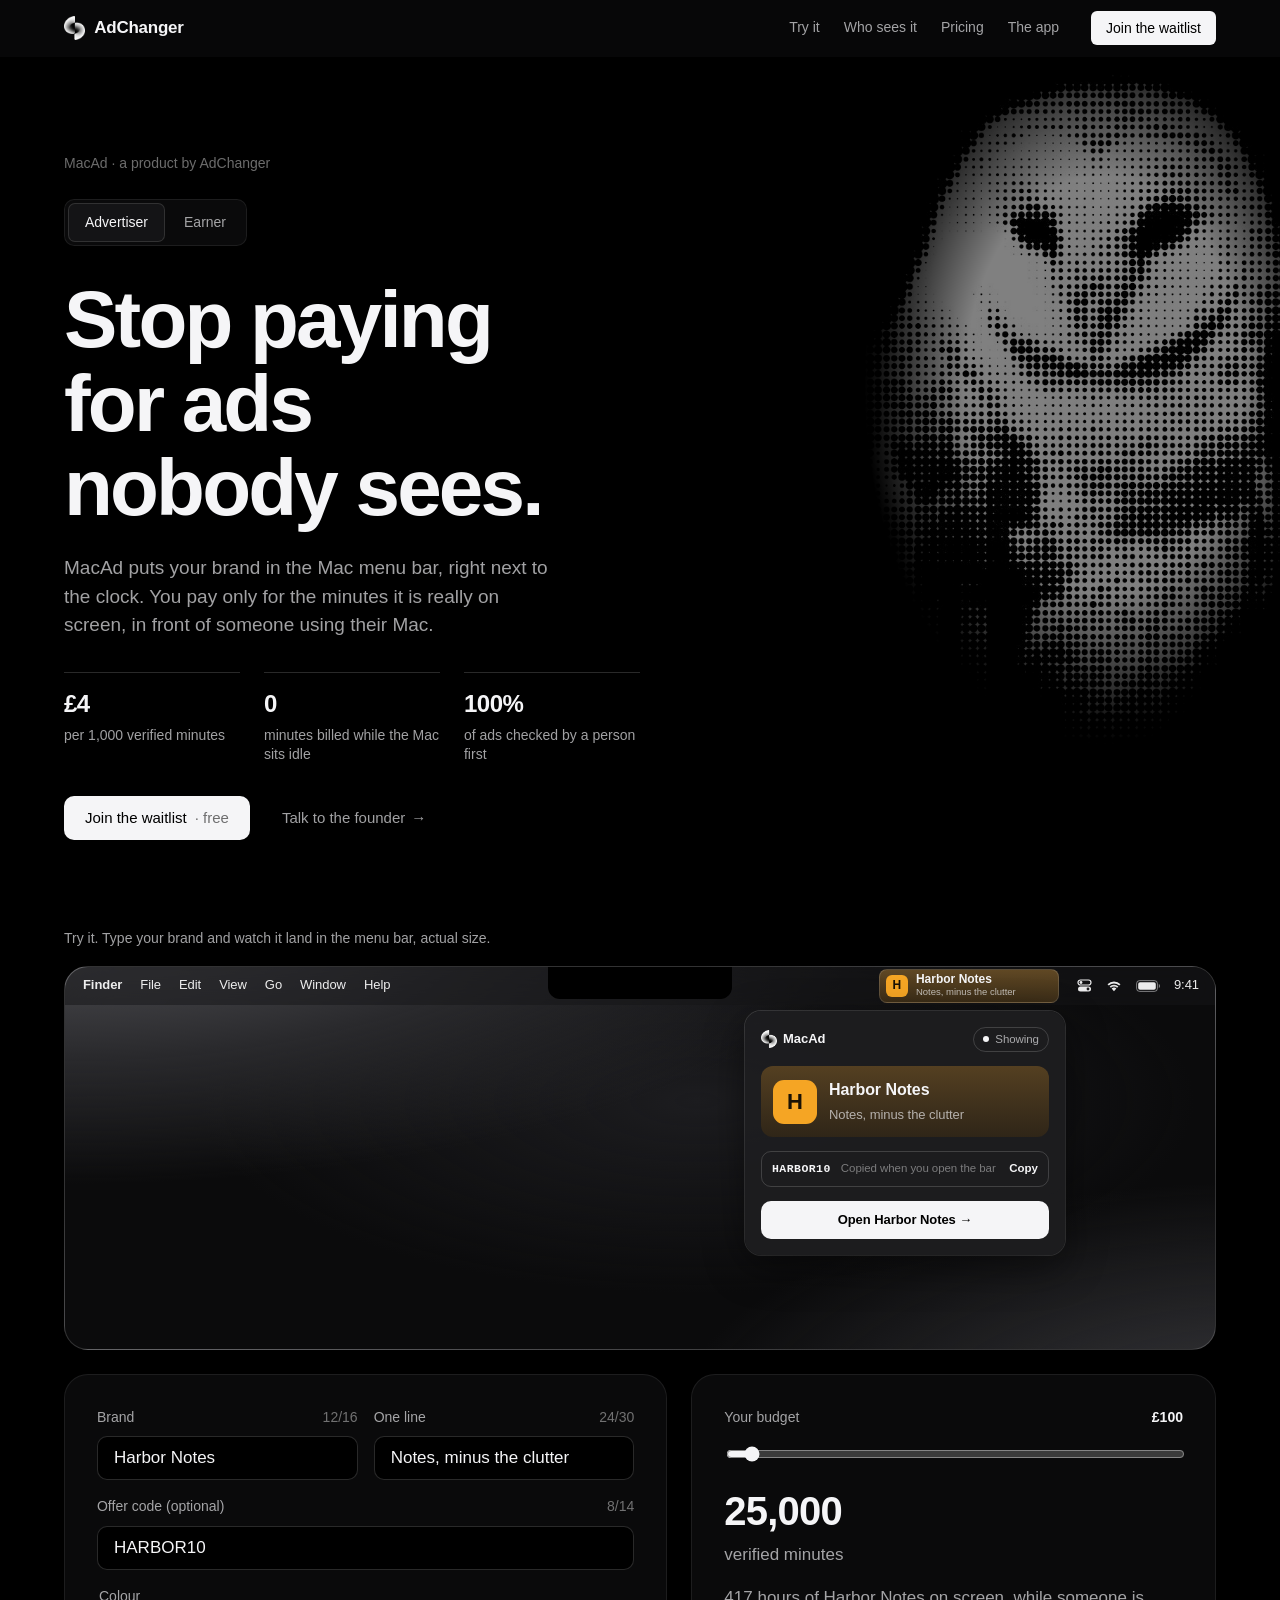
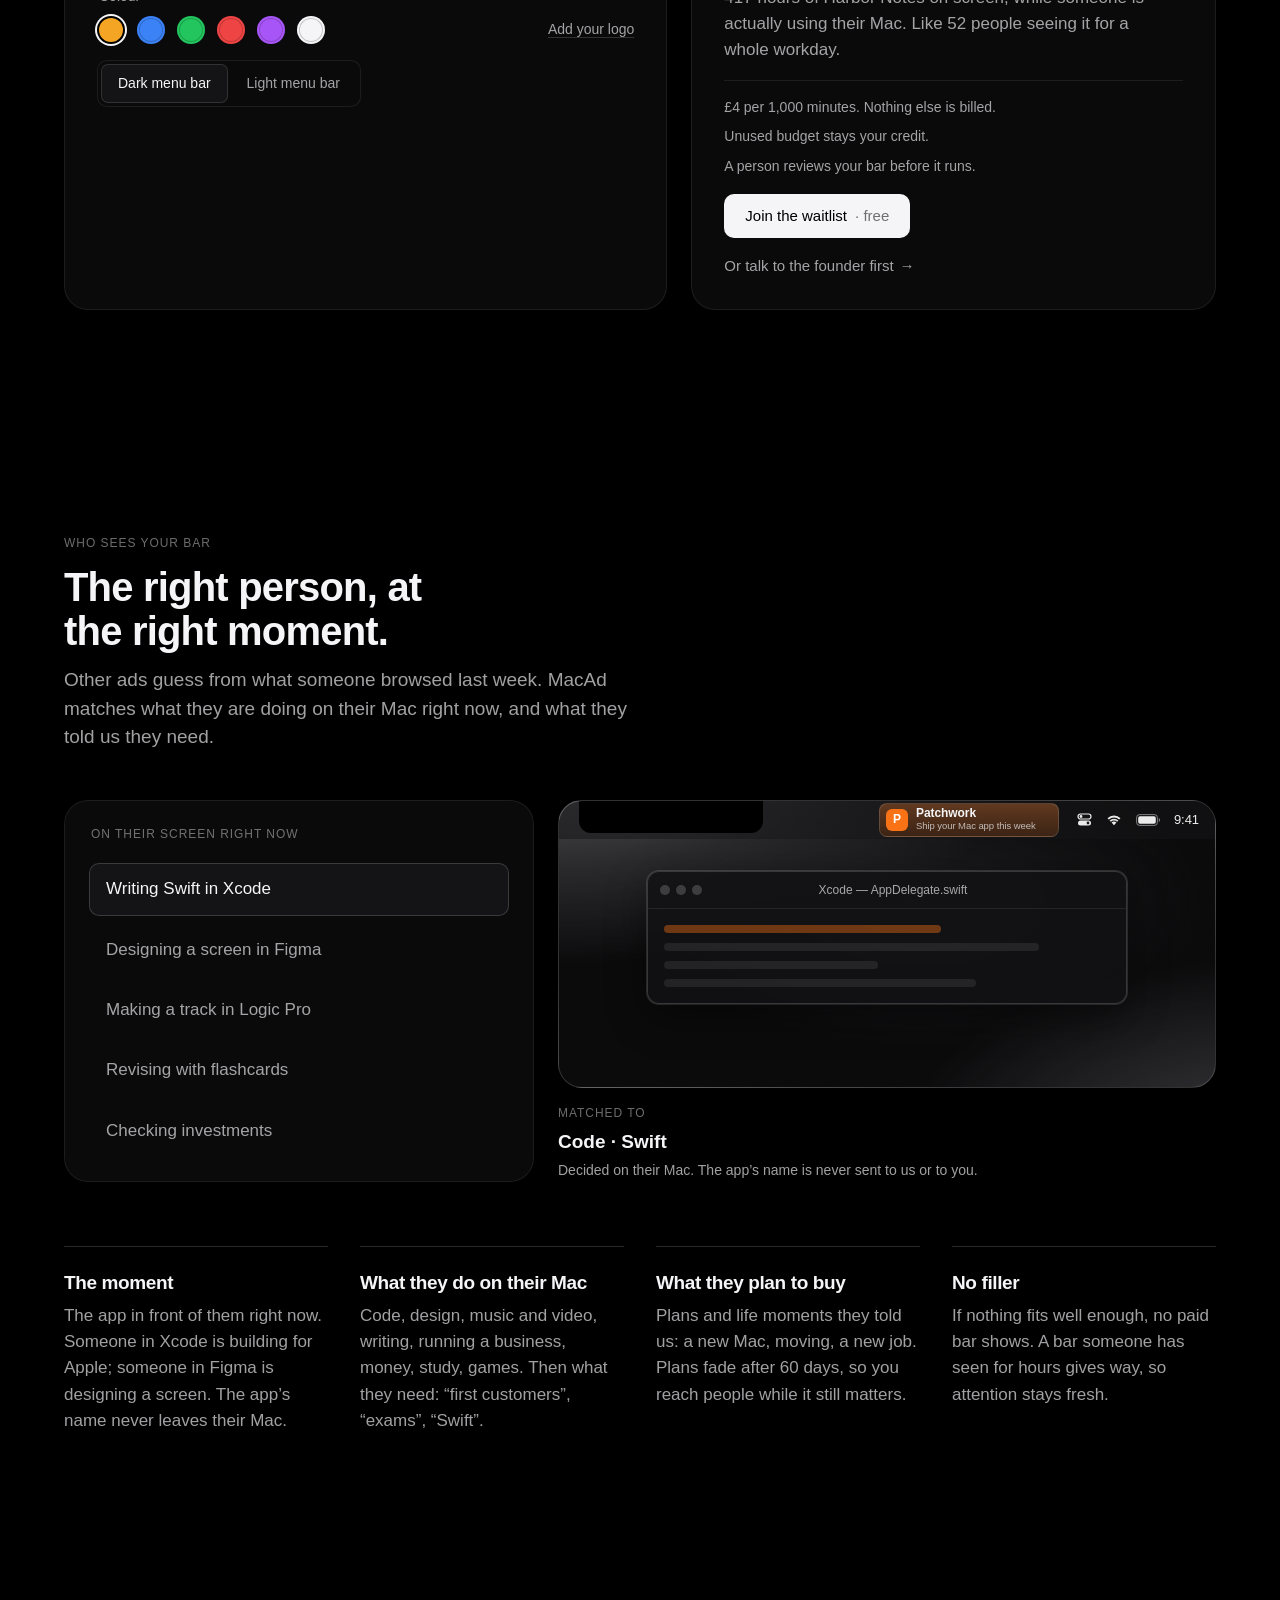
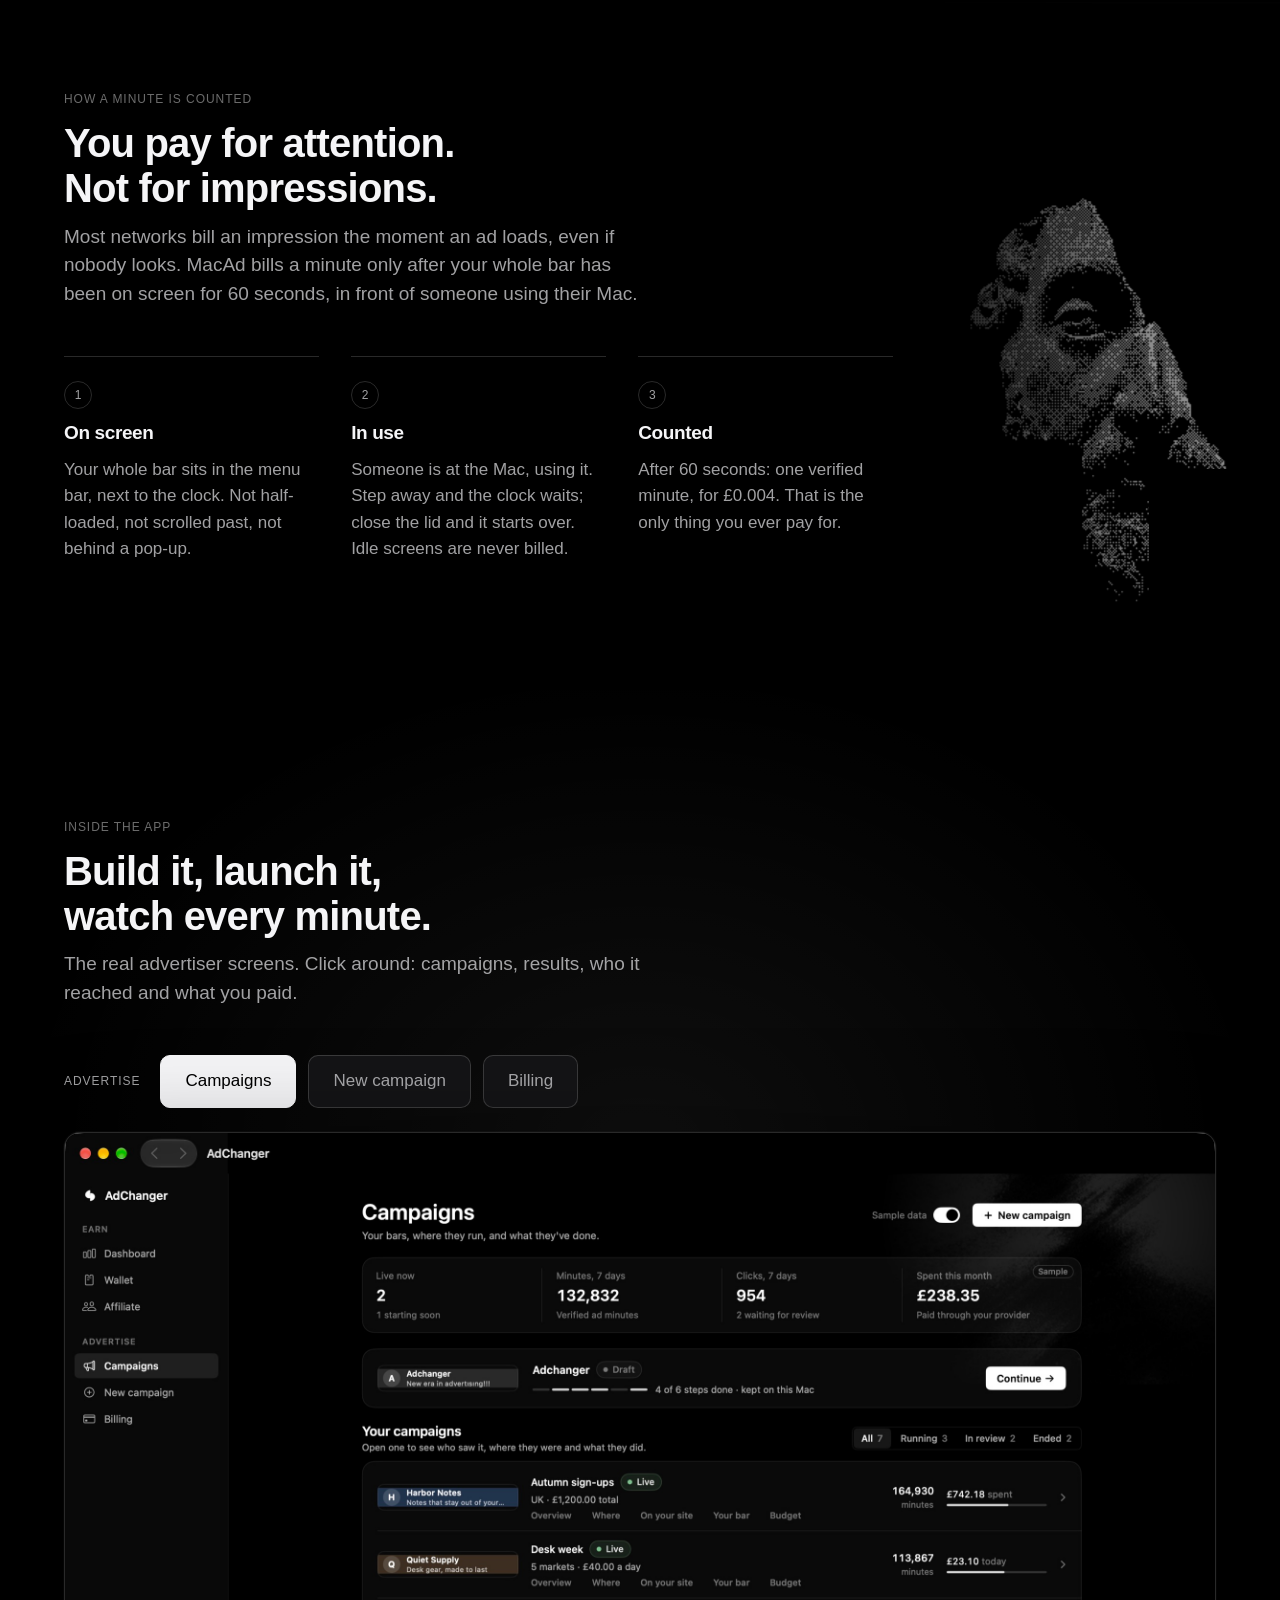
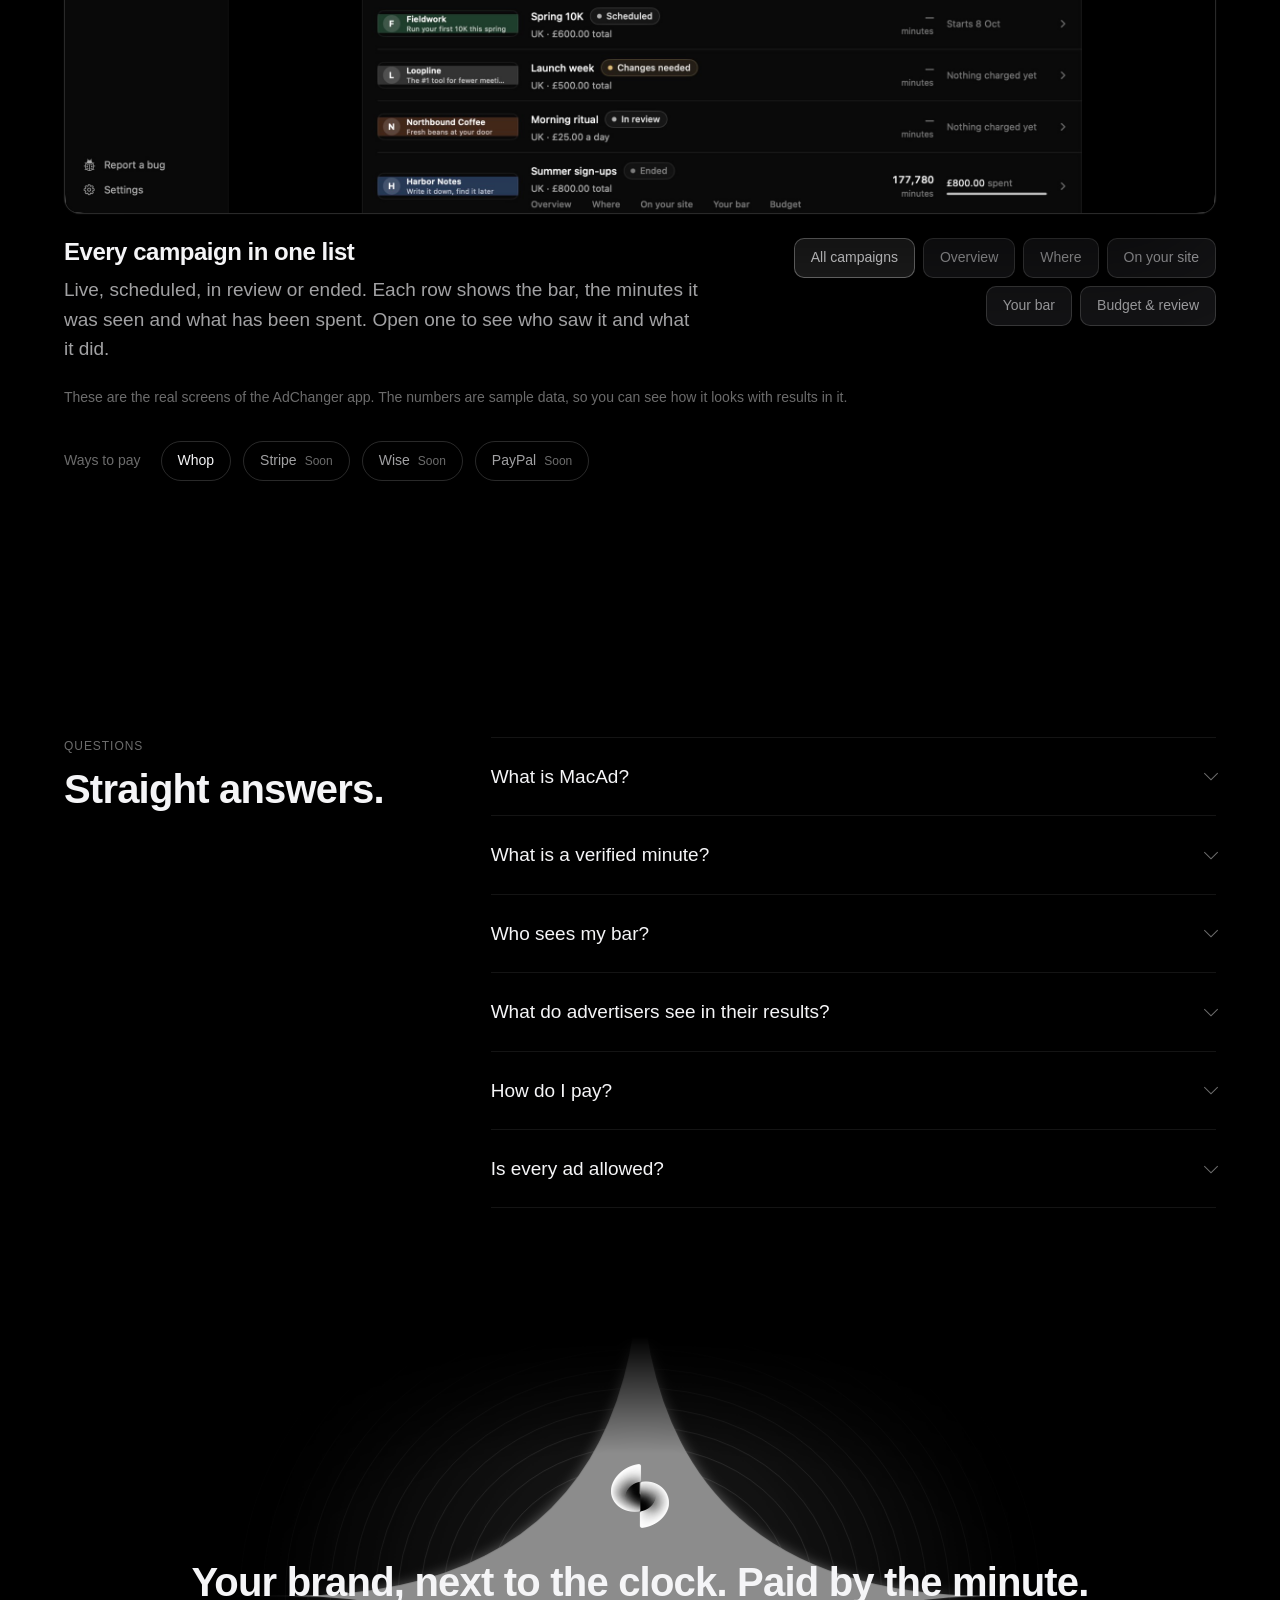
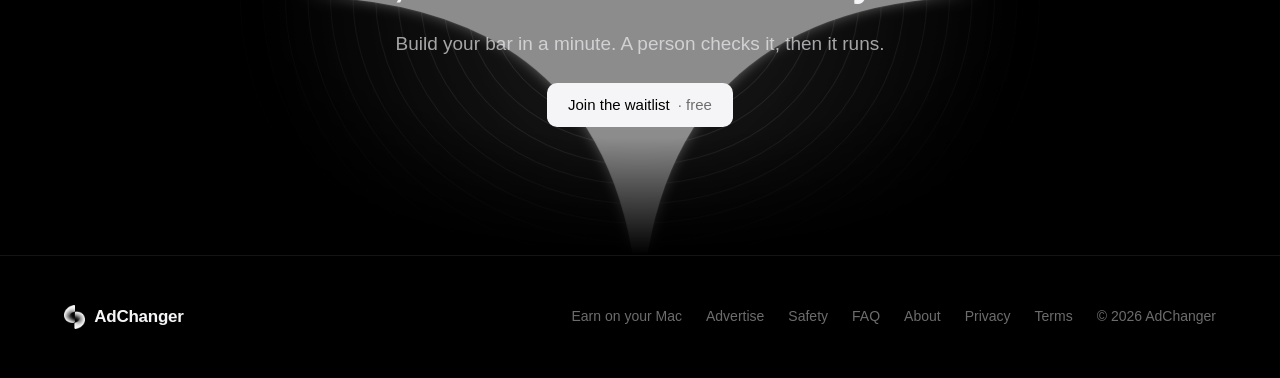
==== commit a9a54974: "Buttons say Join the waitlist; site says it has not launched" ====
--- a/index.html
+++ b/index.html
@@ -1 +1 @@
-<!DOCTYPE html><html lang="en-GB"><head><meta charSet="utf-8"/><meta name="viewport" content="width=device-width, initial-scale=1"/><link rel="preload" as="image" href="/art/owl.jpg"/><link rel="preload" as="image" href="/brand/adchanger-mark.webp"/><link rel="preload" as="image" href="/app/campaigns.jpg"/><link rel="preload" as="image" href="/app/dashboard.jpg"/><link rel="stylesheet" href="/_next/static/chunks/1jn4bg2-7db2g.css" data-precedence="next"/><link rel="preload" as="script" fetchPriority="low" href="/_next/static/chunks/3s6nzrbk-8mnv.js"/><script src="/_next/static/chunks/19mx3mg6lkumu.js" async=""></script><script src="/_next/static/chunks/3kmozkq6tgqnz.js" async=""></script><script src="/_next/static/chunks/1eh83f1trsv72.js" async=""></script><script src="/_next/static/chunks/turbopack-0ewssgmc2dw5s.js" async=""></script><script src="/_next/static/chunks/3fntmmi971322.js" async=""></script><script src="/_next/static/chunks/0-q-v4_mbfu19.js" async=""></script><script src="/_next/static/chunks/15qmzpprw47gu.js" async=""></script><script src="/_next/static/chunks/0ed0-jrqxzt59.js" async=""></script><script src="/_next/static/chunks/3r86wsry3wsb4.js" async=""></script><script src="/_next/static/chunks/1-0e3eebr5z33.js" async=""></script><meta name="theme-color" content="#000000"/><meta name="color-scheme" content="dark"/><title>AdChanger: ads in the Mac menu bar, paid per verified minute</title><meta name="description" content="MacAd puts one small ad in the Mac menu bar. Brands pay £4 per 1,000 verified minutes and Mac users keep 65% for showing it. It never sees your screen."/><meta name="keywords" content="AdChanger,MacAd,Mac menu bar ad,get paid to show ads on Mac,advertise on Mac,verified minute advertising"/><link rel="canonical" href="https://adchanger.net"/><meta name="google-site-verification" content="8yyIk7ToY5FC8Zqg0zk3n5A7R0QVBRUJBYZy6PHDLxA"/><meta property="og:title" content="AdChanger: ads in the Mac menu bar, paid per verified minute"/><meta property="og:description" content="MacAd puts one small ad in the Mac menu bar. Brands pay £4 per 1,000 verified minutes and Mac users keep 65% for showing it. It never sees your screen."/><meta property="og:url" content="https://adchanger.net"/><meta property="og:site_name" content="AdChanger"/><meta property="og:image" content="https://adchanger.net/opengraph-image.png?opengraph-image.0mc4waf9x-b7e.png"/><meta property="og:image:type" content="image/png"/><meta property="og:image:width" content="1200"/><meta property="og:image:height" content="630"/><meta property="og:type" content="website"/><meta name="twitter:card" content="summary_large_image"/><meta name="twitter:title" content="AdChanger: ads in the Mac menu bar, paid per verified minute"/><meta name="twitter:description" content="MacAd puts one small ad in the Mac menu bar. Brands pay £4 per 1,000 verified minutes and Mac users keep 65% for showing it. It never sees your screen."/><meta name="twitter:image" content="https://adchanger.net/opengraph-image.png?opengraph-image.0mc4waf9x-b7e.png"/><meta name="twitter:image:type" content="image/png"/><meta name="twitter:image:width" content="1200"/><meta name="twitter:image:height" content="630"/><link rel="icon" href="/favicon.ico?favicon.41wjr0k7-8p9p.ico" sizes="48x48" type="image/x-icon"/><link rel="icon" href="/icon.png?icon.1bfr6kqycistk.png" sizes="192x192" type="image/png"/><link rel="apple-touch-icon" href="/apple-icon.png?apple-icon.06wdrku8-lth7.png" sizes="180x180" type="image/png"/><script>document.documentElement.classList.add('js');if(new URLSearchParams(location.search).get('for')==='earner')document.documentElement.dataset.side='earner'</script><script type="application/ld+json">{"@context":"https://schema.org","@type":"Organization","@id":"https://adchanger.net/#organization","name":"AdChanger","url":"https://adchanger.net","logo":{"@type":"ImageObject","url":"https://adchanger.net/brand/adchanger-logo.png","width":512,"height":512},"email":"yigit@adchanger.net","founder":{"@type":"Person","name":"Yiğit Ali Kurt"},"contactPoint":{"@type":"ContactPoint","email":"yigit@adchanger.net","contactType":"customer support","availableLanguage":["English","Turkish"]},"description":"AdChanger makes a Mac app that shows one small ad in the menu bar and pays the person who shows it for every verified minute. Its first product is MacAd."}</script><script type="application/ld+json">{"@context":"https://schema.org","@type":"WebSite","@id":"https://adchanger.net/#website","name":"AdChanger","url":"https://adchanger.net","description":"MacAd puts one small ad in the Mac menu bar. Brands pay £4 per 1,000 verified minutes and Mac users keep 65% for showing it. It never sees your screen.","inLanguage":"en-GB","publisher":{"@id":"https://adchanger.net/#organization"}}</script><script type="application/ld+json">{"@context":"https://schema.org","@type":"SoftwareApplication","@id":"https://adchanger.net/#app","name":"AdChanger","alternateName":"AdChanger for Mac","operatingSystem":"macOS 12 or later","applicationCategory":"BusinessApplication","applicationSubCategory":"Advertising","url":"https://adchanger.net","publisher":{"@id":"https://adchanger.net/#organization"},"isAccessibleForFree":true,"featureList":["MacAd: one small, quiet ad in the Mac menu bar that pays the person who shows it","Paid per verified minute: an ad counts after 60 seconds on screen while the Mac is in use","Advertisers pay £4, €5 or $6 per 1,000 verified minutes; 65% goes to the person showing the ad and 35% to AdChanger","Never sees the screen, keystrokes, microphone, camera, app contents or browsing history","Payments go through Whop (Stripe, Wise and PayPal coming soon); AdChanger never sees card details","A person reviews every ad before it runs"],"description":"MacAd puts one small ad in the Mac menu bar. Brands pay £4 per 1,000 verified minutes and Mac users keep 65% for showing it. It never sees your screen."}</script><script src="/_next/static/chunks/0cz1d0mv5g_q7.js" noModule=""></script></head><body><div hidden=""><!--$--><!--/$--></div><a class="skip-link" href="#main">Skip to content</a><header class="site-header" data-site-header="true"><div class="container site-header__inner"><a aria-label="AdChanger home" class="brand" href="/"><img alt="" loading="lazy" width="21" height="24" decoding="async" data-nimg="1" class="brand__mark" style="color:transparent;height:24px" src="/brand/adchanger-mark.webp"/><span class="brand__name">AdChanger</span></a><div class="site-header__nav"><nav class="site-header__links" aria-label="Sections"><a class="site-header__link" href="/#try">Try it</a><a class="site-header__link" href="/#reach" data-only="advertiser">Who sees it</a><a class="site-header__link" href="/#how" data-only="advertiser">Pricing</a><a class="site-header__link" href="/#results" data-only="advertiser">The app</a><a class="site-header__link" href="/#earn" data-only="earner">What you earn</a><a class="site-header__link" href="/#app" data-only="earner">The app</a><a class="site-header__link" href="/#privacy" data-only="earner">Privacy</a></nav><a class="button button--primary button--small" href="mailto:yigit@adchanger.net?subject=Early%20access%3A%20Download%20for%20Mac">Get early access</a></div></div></header><main id="main"><script type="application/ld+json">{"@context":"https://schema.org","@type":"FAQPage","mainEntity":[{"@type":"Question","name":"What is MacAd?","acceptedAnswer":{"@type":"Answer","text":"One small bar in the Mac menu bar, next to the clock, that shows your brand to people who chose to see ads and are paid for it. You build the bar, pick who sees it and pay only for verified minutes. MacAd is a product by AdChanger: you set it up in the AdChanger app."}},{"@type":"Question","name":"What is a verified minute?","acceptedAnswer":{"@type":"Answer","text":"A minute counts only after the ad has been on screen for 60 seconds while you are actually using your Mac. Step away and the clock waits. Close the lid and it starts over. Advertisers pay for verified minutes and nothing else."}},{"@type":"Question","name":"Who sees my bar?","acceptedAnswer":{"@type":"Answer","text":"People whose Mac fits your campaign: the countries and cities you pick, what they do on their Mac, what they are into and what they plan to buy, in words they chose themselves. On top, the moment: the app in front of them right now. If nothing fits well enough, no paid bar shows, so you never pay for filler."}},{"@type":"Question","name":"What do advertisers see in their results?","acceptedAnswer":{"@type":"Answer","text":"Verified minutes and spend, then how many people saw the bar, clicked it, reached your page and became customers. Results by place never single anyone out: places with fewer than 5 people are grouped together. You set a hard budget limit, and when it is used up the bar stops."}},{"@type":"Question","name":"How do I pay?","acceptedAnswer":{"@type":"Answer","text":"Through Whop, for now (Stripe, Wise and PayPal are coming soon). Whop takes the card, and AdChanger never sees it. You add your budget before a campaign runs; it is spent minute by minute, and whatever isn’t spent stays your credit."}},{"@type":"Question","name":"Is every ad allowed?","acceptedAnswer":{"@type":"Answer","text":"A person reviews every bar, its link and the page it opens before it runs. Gambling, adult content and prescription drugs are never shown, and sensitive subjects get a closer look."}},{"@type":"Question","name":"What is AdChanger?","acceptedAnswer":{"@type":"Answer","text":"AdChanger is a Mac app that puts one small, quiet ad in your menu bar and pays you for every minute it is seen. Businesses use the same app to build the ad, choose who sees it and pay only for verified minutes. Its first product is MacAd, the ad in the menu bar."}},{"@type":"Question","name":"How much can I earn?","acceptedAnswer":{"@type":"Answer","text":"An advertiser pays £4 for 1,000 verified minutes (€5 or $6 in euros and dollars), and you keep 65% of that: £2.60 per 1,000 minutes. With someone’s affiliate code you keep 70%, they get 5% and AdChanger keeps 25%. An 8-hour day with an ad running the whole time comes to about £1.25. What you really earn depends on the ads running for your country and how long your Mac is awake and in use, so we promise no fixed number."}},{"@type":"Question","name":"Is AdChanger safe?","acceptedAnswer":{"@type":"Answer","text":"It is built to see as little as possible. To count a minute, MacAd only checks whether your Mac is awake and in use. It never sees your screen, what you type, your microphone or camera, what is inside your apps or your browsing history, and it needs no Accessibility or screen-recording permission. You can pause, snooze or stop it at any time, and a person reviews every ad before it runs."}},{"@type":"Question","name":"How do I get paid?","acceptedAnswer":{"@type":"Answer","text":"Through Whop, for now (Stripe, Wise and PayPal are coming soon). Each minute’s earnings wait 3 days, then you can withdraw from £10, as often as you like. Whop checks your ID once and keeps your bank details; AdChanger never sees them."}},{"@type":"Question","name":"What is a verified minute?","acceptedAnswer":{"@type":"Answer","text":"A minute counts only after the ad has been on screen for 60 seconds while you are actually using your Mac. Step away and the clock waits. Close the lid and it starts over. Advertisers pay for verified minutes and nothing else."}},{"@type":"Question","name":"Who can use it, and where?","acceptedAnswer":{"@type":"Answer","text":"Anyone with a Mac, in any country, can earn; an ad only shows in the countries its advertiser picked. Advertisers can run ads anywhere in the world. The UK is our first market."}},{"@type":"Question","name":"Can I turn it off?","acceptedAnswer":{"@type":"Answer","text":"Always. Pause it, snooze it, or stop it from the menu bar. You never need to uninstall anything."}},{"@type":"Question","name":"When can I download it?","acceptedAnswer":{"@type":"Answer","text":"Soon. The Mac app is being built now, and the download will be right here the day it’s ready."}}]}</script><section class="hero"><div class="hero__art hero__art--owl" aria-hidden="true" data-only="advertiser"><img alt="" width="683" height="1024" decoding="async" data-nimg="1" style="color:transparent" src="/art/owl.jpg"/></div><div class="hero__art" aria-hidden="true" data-scroll="true" data-only="earner"><img alt="" loading="lazy" width="900" height="1599" decoding="async" data-nimg="1" style="color:transparent" src="/art/moths.webp"/></div><div class="container hero__inner enter"><p class="hero__kicker">MacAd <span>· a product by AdChanger</span></p><div class="hero__copy"><fieldset class="worth__currencies hero__switch"><legend class="visually-hidden">Show the page for</legend><button type="button" class="worth__currency" aria-pressed="true">Advertiser</button><button type="button" class="worth__currency" aria-pressed="false">Earner</button></fieldset><div class="hero__swap" data-for="advertiser"><h1 class="hero__title">Stop paying for ads nobody sees.</h1><p class="hero__lead">MacAd puts your brand in the Mac menu bar, right next to the clock. You pay only for the minutes it is really on screen, in front of someone using their Mac.</p><ul class="hero__stats"><li><strong>£4</strong><span>per 1,000 verified minutes</span></li><li><strong>0</strong><span>minutes billed while the Mac sits idle</span></li><li><strong>100%</strong><span>of ads checked by a person first</span></li></ul><div class="hero__actions"><a class="button button--primary" href="mailto:yigit@adchanger.net?subject=Early%20access%3A%20Build%20your%20bar">Build your bar<!-- --> <span class="button__note">· Early access</span></a><a class="text-link text-link--arrow" href="mailto:yigit@adchanger.net?subject=MacAd">Talk to the founder</a></div></div></div><div class="hero__demo" id="try" data-for="advertiser"><p class="hero__try">Try it. Type your brand and watch it land in the menu bar, actual size.</p><div class="builder" style="--brand:#f5a524;--brand-ink:#1a1205"><div class="menubar-demo__stage builder__stage" data-tone="dark"><div class="menubar" data-tone="dark" data-state="running"><div class="menubar__left" aria-hidden="true"><strong>Finder</strong><span>File</span><span>Edit</span><span>View</span><span>Go</span><span>Window</span><span>Help</span></div><div class="menubar__notch" aria-hidden="true"></div><div class="menubar__right"><div class="mac-ad-slot"><button type="button" class="sponsor-bar" aria-expanded="true" aria-controls="_R_2lidbtb_-pop" aria-label="Harbor Notes: Notes, minus the clutter. Your bar, actual size. Click to open what people see."><span class="sponsor-tile" aria-hidden="true">H</span><span class="mac-ad__text" aria-hidden="true"><span class="mac-ad__name">Harbor Notes</span><span class="mac-ad__copy">Notes, minus the clutter</span></span></button><div class="popover" id="_R_2lidbtb_-pop" data-open="true"><div class="popover__header"><span class="popover__app"><img alt="" loading="eager" width="16" height="18" decoding="async" data-nimg="1" class="brand__mark" style="color:transparent;height:18px" src="/brand/adchanger-mark.webp"/>MacAd</span><span class="popover__badge popover__badge--status" data-state="running">Showing</span></div><div class="offer"><span class="sponsor-tile sponsor-tile--large" aria-hidden="true">H</span><span><strong>Harbor Notes</strong><span>Notes, minus the clutter</span></span></div><div class="offer__code"><b>HARBOR10</b><span>Copied when you open the bar</span><button type="button">Copy</button></div><span class="offer__visit">Open <!-- -->Harbor Notes<!-- --> →</span></div></div><span class="menubar__icons" aria-hidden="true"><svg aria-hidden="true" width="15" height="15" viewBox="0 0 15 15" fill="none"><rect x="1" y="2" width="13" height="5" rx="2.5" stroke="currentColor" stroke-width="1.2"></rect><circle cx="4" cy="4.5" r="1.4" fill="currentColor"></circle><rect x="1" y="8.5" width="13" height="5" rx="2.5" fill="currentColor"></rect><circle cx="11" cy="11" r="1.4" fill="var(--menubar-bg-solid, #1a1a1c)"></circle></svg><svg aria-hidden="true" width="16" height="13" viewBox="0 0 16 13" fill="currentColor"><path d="M8 12.2 5.6 9.6a3.4 3.4 0 0 1 4.8 0L8 12.2Z"></path><path d="M3.6 7.5a6.2 6.2 0 0 1 8.8 0l-1.3 1.3a4.4 4.4 0 0 0-6.2 0L3.6 7.5Z" fill-opacity="0.95"></path><path d="M1.5 5.3a9.2 9.2 0 0 1 13 0l-1.3 1.3a7.4 7.4 0 0 0-10.4 0L1.5 5.3Z"></path></svg><svg aria-hidden="true" width="24" height="12" viewBox="0 0 24 12" fill="none"><rect x="0.6" y="0.6" width="20.8" height="10.8" rx="3" stroke="currentColor" stroke-opacity="0.5"></rect><rect x="2.2" y="2.2" width="17.6" height="7.6" rx="1.8" fill="currentColor"></rect><path d="M22.8 4v4c.7-.2 1.2-1 1.2-2s-.5-1.8-1.2-2Z" fill="currentColor" fill-opacity="0.5"></path></svg></span><span class="menubar__time" aria-hidden="true">9:41</span></div></div></div><div class="builder__panel"><form class="builder__fields"><div class="builder__field"><label for="_R_2lidbtb_-name">Brand<span>12<!-- -->/<!-- -->16</span></label><input id="_R_2lidbtb_-name" maxLength="16" autoComplete="off" spellCheck="false" value="Harbor Notes"/></div><div class="builder__field"><label for="_R_2lidbtb_-line">One line<span>24<!-- -->/<!-- -->30</span></label><input id="_R_2lidbtb_-line" maxLength="30" autoComplete="off" spellCheck="false" value="Notes, minus the clutter"/></div><div class="builder__field"><label for="_R_2lidbtb_-code">Offer code (optional)<span>8<!-- -->/<!-- -->14</span></label><input id="_R_2lidbtb_-code" maxLength="14" autoComplete="off" spellCheck="false" value="HARBOR10"/></div><fieldset class="builder__swatches"><legend>Colour</legend><button type="button" aria-label="Amber" aria-pressed="true" style="background:#f5a524"></button><button type="button" aria-label="Blue" aria-pressed="false" style="background:#3b82f6"></button><button type="button" aria-label="Green" aria-pressed="false" style="background:#22c55e"></button><button type="button" aria-label="Red" aria-pressed="false" style="background:#ef4444"></button><button type="button" aria-label="Violet" aria-pressed="false" style="background:#a855f7"></button><button type="button" aria-label="White" aria-pressed="false" style="background:#f5f5f7"></button><label class="builder__logo"><input type="file" accept="image/*"/>Add your logo</label></fieldset><fieldset class="worth__currencies builder__tone"><legend class="visually-hidden">Menu bar</legend><button type="button" class="worth__currency" aria-pressed="true">Dark menu bar</button><button type="button" class="worth__currency" aria-pressed="false">Light menu bar</button></fieldset></form><div class="builder__budget"><label for="_R_2lidbtb_-budget">Your budget <output>£100</output></label><input id="_R_2lidbtb_-budget" type="range" min="20" max="2000" step="20" value="100"/><p class="builder__minutes" aria-live="polite"><strong>25,000</strong> verified minutes</p><p class="builder__plain">417<!-- --> hours of <!-- -->Harbor Notes<!-- --> on screen, while someone is actually using their Mac. Like <!-- -->52<!-- --> people seeing it for a whole workday.</p><ul class="builder__terms"><li>£<!-- -->4<!-- --> per 1,000 minutes. Nothing else is billed.</li><li>Unused budget stays your credit.</li><li>A person reviews your bar before it runs.</li></ul><a class="button button--primary" href="mailto:yigit@adchanger.net?subject=Early%20access%3A%20Put%20Harbor%20Notes%20in%20the%20menu%20bar">Put Harbor Notes in the menu bar<!-- --> <span class="button__note">· Early access</span></a><a class="text-link text-link--arrow" href="mailto:yigit@adchanger.net?subject=MacAd%20for%20Harbor%20Notes">Or talk to the founder first</a></div></div></div></div></div></section><section class="section chapter" id="reach" data-only="advertiser"><div class="container"><div class="chapter__head"><p class="eyebrow reveal">Who sees your bar</p><h2 class="reveal" style="--reveal-delay:80ms">The right person, at the right moment.</h2><p class="lead reveal" style="--reveal-delay:160ms">Other ads guess from what someone browsed last week. MacAd matches what they are doing on their Mac right now, and what they told us they need.</p></div><div class="reveal reveal--block" style="--reveal-delay:200ms"><div class="moment" style="--brand:#f97316;--brand-ink:#fff"><fieldset class="moment__doing"><legend>On their screen right now</legend><button type="button" aria-pressed="true">Writing Swift in Xcode</button><button type="button" aria-pressed="false">Designing a screen in Figma</button><button type="button" aria-pressed="false">Making a track in Logic Pro</button><button type="button" aria-pressed="false">Revising with flashcards</button><button type="button" aria-pressed="false">Checking investments</button></fieldset><div class="moment__result"><div class="menubar-demo__stage moment__stage"><div class="menubar" data-tone="dark" data-state="running"><div class="menubar__left" aria-hidden="true"><strong>Xcode</strong><span>File</span><span>Edit</span><span>View</span><span>Go</span><span>Window</span><span>Help</span></div><div class="menubar__notch" aria-hidden="true"></div><div class="menubar__right"><div class="mac-ad-slot"><span class="sponsor-bar moment__bar" style="--brand:#f97316;--brand-ink:#fff"><span class="sponsor-tile" aria-hidden="true">P</span><span class="mac-ad__text"><span class="mac-ad__name">Patchwork</span><span class="mac-ad__copy">Ship your Mac app this week</span></span></span></div><span class="menubar__icons" aria-hidden="true"><svg aria-hidden="true" width="15" height="15" viewBox="0 0 15 15" fill="none"><rect x="1" y="2" width="13" height="5" rx="2.5" stroke="currentColor" stroke-width="1.2"></rect><circle cx="4" cy="4.5" r="1.4" fill="currentColor"></circle><rect x="1" y="8.5" width="13" height="5" rx="2.5" fill="currentColor"></rect><circle cx="11" cy="11" r="1.4" fill="var(--menubar-bg-solid, #1a1a1c)"></circle></svg><svg aria-hidden="true" width="16" height="13" viewBox="0 0 16 13" fill="currentColor"><path d="M8 12.2 5.6 9.6a3.4 3.4 0 0 1 4.8 0L8 12.2Z"></path><path d="M3.6 7.5a6.2 6.2 0 0 1 8.8 0l-1.3 1.3a4.4 4.4 0 0 0-6.2 0L3.6 7.5Z" fill-opacity="0.95"></path><path d="M1.5 5.3a9.2 9.2 0 0 1 13 0l-1.3 1.3a7.4 7.4 0 0 0-10.4 0L1.5 5.3Z"></path></svg><svg aria-hidden="true" width="24" height="12" viewBox="0 0 24 12" fill="none"><rect x="0.6" y="0.6" width="20.8" height="10.8" rx="3" stroke="currentColor" stroke-opacity="0.5"></rect><rect x="2.2" y="2.2" width="17.6" height="7.6" rx="1.8" fill="currentColor"></rect><path d="M22.8 4v4c.7-.2 1.2-1 1.2-2s-.5-1.8-1.2-2Z" fill="currentColor" fill-opacity="0.5"></path></svg></span><span class="menubar__time" aria-hidden="true">9:41</span></div></div><div class="moment__window" aria-hidden="true"><div class="moment__titlebar"><i></i><i></i><i></i><span>Xcode<!-- --> — <!-- -->AppDelegate.swift</span></div><div class="moment__lines"><b></b><b></b><b></b><b></b></div></div></div><p class="moment__why" aria-live="polite"><span>Matched to</span> <!-- -->Code · Swift<small>Decided on their Mac. The app’s name is never sent to us or to you.</small></p></div></div></div><ul class="reach"><li class="reveal" style="--reveal-delay:0ms"><h3>The moment</h3><p>The app in front of them right now. Someone in Xcode is building for Apple; someone in Figma is designing a screen. The app’s name never leaves their Mac.</p></li><li class="reveal" style="--reveal-delay:80ms"><h3>What they do on their Mac</h3><p>Code, design, music and video, writing, running a business, money, study, games. Then what they need: “first customers”, “exams”, “Swift”.</p></li><li class="reveal" style="--reveal-delay:160ms"><h3>What they plan to buy</h3><p>Plans and life moments they told us: a new Mac, moving, a new job. Plans fade after 60 days, so you reach people while it still matters.</p></li><li class="reveal" style="--reveal-delay:240ms"><h3>No filler</h3><p>If nothing fits well enough, no paid bar shows. A bar someone has seen for hours gives way, so attention stays fresh.</p></li></ul></div></section><section class="section chapter chapter--minute" id="how" data-only="advertiser"><div class="container"><div class="minute__art minute__art--advertiser" aria-hidden="true" data-scroll="true"><img alt="" loading="lazy" width="736" height="1308" decoding="async" data-nimg="1" style="color:transparent" src="/art/statue.jpg"/></div><div class="chapter__head"><p class="eyebrow reveal">How a minute is counted</p><h2 class="reveal" style="--reveal-delay:80ms">You pay for attention. Not for impressions.</h2><p class="lead reveal" style="--reveal-delay:160ms">Most networks bill an impression the moment an ad loads, even if nobody looks. MacAd bills a minute only after your whole bar has been on screen for 60 seconds, in front of someone using their Mac.</p></div><ol class="how"><li class="reveal" style="--reveal-delay:0ms"><span class="how__step">1</span><h3>On screen</h3><p>Your whole bar sits in the menu bar, next to the clock. Not half-loaded, not scrolled past, not behind a pop-up.</p></li><li class="reveal" style="--reveal-delay:90ms"><span class="how__step">2</span><h3>In use</h3><p>Someone is at the Mac, using it. Step away and the clock waits; close the lid and it starts over. Idle screens are never billed.</p></li><li class="reveal" style="--reveal-delay:180ms"><span class="how__step">3</span><h3>Counted</h3><p>After 60 seconds: one verified minute, for £0.004. That is the only thing you ever pay for.</p></li></ol></div></section><section class="section chapter chapter--app" id="results" data-only="advertiser"><div class="container"><div class="chapter__head"><p class="eyebrow reveal">Inside the app</p><h2 class="reveal" style="--reveal-delay:80ms">Build it, launch it, watch every minute.</h2><p class="lead reveal" style="--reveal-delay:160ms">The real advertiser screens. Click around: campaigns, results, who it reached and what you paid.</p></div><div class="reveal reveal--block" style="--reveal-delay:200ms"><div class="showcase"><fieldset class="showcase__nav"><legend class="visually-hidden">Pages of the AdChanger app</legend><div class="showcase__group"><span class="showcase__grouplabel">Advertise</span><button class="showcase__pill" type="button" aria-pressed="true">Campaigns</button><button class="showcase__pill" type="button" aria-pressed="false">New campaign</button><button class="showcase__pill" type="button" aria-pressed="false">Billing</button></div></fieldset><div class="showcase__window"><img class="showcase__layer" data-active="true" src="/app/campaigns.jpg" width="2400" height="1422" alt="The Campaigns page: totals for the week and a list of campaigns with their state, verified minutes and spend." decoding="async" draggable="false"/><img class="showcase__layer" data-active="false" width="2400" height="1422" alt="" aria-hidden="true" decoding="async" draggable="false"/><img class="showcase__layer" data-active="false" width="2400" height="1422" alt="" aria-hidden="true" decoding="async" draggable="false"/><img class="showcase__layer" data-active="false" width="2400" height="1422" alt="" aria-hidden="true" decoding="async" draggable="false"/><img class="showcase__layer" data-active="false" width="2400" height="1422" alt="" aria-hidden="true" decoding="async" draggable="false"/><img class="showcase__layer" data-active="false" width="2400" height="1422" alt="" aria-hidden="true" decoding="async" draggable="false"/><img class="showcase__layer" data-active="false" width="2400" height="1422" alt="" aria-hidden="true" decoding="async" draggable="false"/><img class="showcase__layer" data-active="false" width="2400" height="1422" alt="" aria-hidden="true" decoding="async" draggable="false"/><img class="showcase__layer" data-active="false" width="2400" height="1422" alt="" aria-hidden="true" decoding="async" draggable="false"/><img class="showcase__layer" data-active="false" width="2400" height="1422" alt="" aria-hidden="true" decoding="async" draggable="false"/><div class="showcase__hotspots"><button class="showcase__hotspot showcase__hotspot--nav" type="button" style="left:0.8%;top:32.3%;width:12.6%;height:3.8%" aria-label="Campaigns" tabindex="-1"></button><button class="showcase__hotspot showcase__hotspot--nav" type="button" style="left:0.8%;top:36.2%;width:12.6%;height:3.8%" aria-label="New campaign" tabindex="-1"></button><button class="showcase__hotspot showcase__hotspot--nav" type="button" style="left:0.8%;top:40%;width:12.6%;height:3.8%" aria-label="Billing" tabindex="-1"></button><button class="showcase__hotspot showcase__hotspot--row" type="button" style="left:25.8%;top:48.9%;width:62.6%;height:9.3%" aria-label="Open Autumn sign-ups" tabindex="-1"></button><button class="showcase__hotspot showcase__hotspot--row" type="button" style="left:25.8%;top:58.7%;width:62.6%;height:9.3%" aria-label="Open Desk week" tabindex="-1"></button><button class="showcase__hotspot showcase__hotspot--row" type="button" style="left:78.9%;top:10.5%;width:9.5%;height:3.4%" aria-label="New campaign" tabindex="-1"></button></div></div><div class="showcase__caption"><div class="showcase__text"><h3>Every campaign in one list</h3><p>Live, scheduled, in review or ended. Each row shows the bar, the minutes it was seen and what has been spent. Open one to see who saw it and what it did.</p></div><fieldset class="showcase__tabs"><legend class="visually-hidden">Screens in this part of the app</legend><button class="showcase__tab" type="button" aria-pressed="true">All campaigns</button><button class="showcase__tab" type="button" aria-pressed="false">Overview</button><button class="showcase__tab" type="button" aria-pressed="false">Where</button><button class="showcase__tab" type="button" aria-pressed="false">On your site</button><button class="showcase__tab" type="button" aria-pressed="false">Your bar</button><button class="showcase__tab" type="button" aria-pressed="false">Budget &amp; review</button></fieldset></div><p class="showcase__note">These are the real screens of the AdChanger app. The numbers are sample data, so you can see how it looks with results in it.</p></div></div><div class="reveal reveal--block" style="--reveal-delay:240ms"><ul class="worth__methods" aria-label="Payment methods"><li class="worth__methodlabel">Ways to pay</li><li class="worth__method">Whop</li><li class="worth__method worth__method--soon">Stripe<!-- --> <small>Soon</small></li><li class="worth__method worth__method--soon">Wise<!-- --> <small>Soon</small></li><li class="worth__method worth__method--soon">PayPal<!-- --> <small>Soon</small></li></ul></div></div></section><section class="section chapter" id="faq" data-only="advertiser"><div class="container faq-layout"><div class="faq-layout__head"><p class="eyebrow reveal">Questions</p><h2 class="reveal" style="--reveal-delay:80ms">Straight answers.</h2></div><div class="reveal reveal--block" style="--reveal-delay:160ms"><div class="faq"><details class="faq__item"><summary class="faq__question">What is MacAd?</summary><div class="faq__answer">One small bar in the Mac menu bar, next to the clock, that shows your brand to people who chose to see ads and are paid for it. You build the bar, pick who sees it and pay only for verified minutes. MacAd is a product by AdChanger: you set it up in the AdChanger app.</div></details><details class="faq__item"><summary class="faq__question">What is a verified minute?</summary><div class="faq__answer">A minute counts only after the ad has been on screen for 60 seconds while you are actually using your Mac. Step away and the clock waits. Close the lid and it starts over. Advertisers pay for verified minutes and nothing else.</div></details><details class="faq__item"><summary class="faq__question">Who sees my bar?</summary><div class="faq__answer">People whose Mac fits your campaign: the countries and cities you pick, what they do on their Mac, what they are into and what they plan to buy, in words they chose themselves. On top, the moment: the app in front of them right now. If nothing fits well enough, no paid bar shows, so you never pay for filler.</div></details><details class="faq__item"><summary class="faq__question">What do advertisers see in their results?</summary><div class="faq__answer">Verified minutes and spend, then how many people saw the bar, clicked it, reached your page and became customers. Results by place never single anyone out: places with fewer than 5 people are grouped together. You set a hard budget limit, and when it is used up the bar stops.</div></details><details class="faq__item"><summary class="faq__question">How do I pay?</summary><div class="faq__answer">Through Whop, for now (Stripe, Wise and PayPal are coming soon). Whop takes the card, and AdChanger never sees it. You add your budget before a campaign runs; it is spent minute by minute, and whatever isn’t spent stays your credit.</div></details><details class="faq__item"><summary class="faq__question">Is every ad allowed?</summary><div class="faq__answer">A person reviews every bar, its link and the page it opens before it runs. Gambling, adult content and prescription drugs are never shown, and sensitive subjects get a closer look.</div></details></div></div></div></section><section class="section closing" data-only="advertiser"><div class="backdrop backdrop--burst" aria-hidden="true" data-scroll="true"><div class="backdrop__flare" aria-hidden="true"><svg class="flare__base" viewBox="0 0 800 800" focusable="false" role="presentation"><defs><radialGradient id="flare-glow"><stop offset="0" stop-color="#fff" stop-opacity="0.55"></stop><stop offset="0.35" stop-color="#fff" stop-opacity="0.14"></stop><stop offset="1" stop-color="#fff" stop-opacity="0"></stop></radialGradient><linearGradient id="flare-spike-h" x1="0" x2="1"><stop offset="0" stop-color="#fff" stop-opacity="0"></stop><stop offset="0.5" stop-color="#fff" stop-opacity="1"></stop><stop offset="1" stop-color="#fff" stop-opacity="0"></stop></linearGradient><linearGradient id="flare-spike-v" x1="0" x2="0" y1="0" y2="1"><stop offset="0" stop-color="#fff" stop-opacity="0"></stop><stop offset="0.5" stop-color="#fff" stop-opacity="1"></stop><stop offset="1" stop-color="#fff" stop-opacity="0"></stop></linearGradient><filter id="flare-soften" x="-20%" y="-20%" width="140%" height="140%"><feGaussianBlur stdDeviation="6"></feGaussianBlur></filter></defs><circle cx="400" cy="400" r="380" fill="url(#flare-glow)"></circle><g filter="url(#flare-soften)" opacity="0.6"><path d="M400 60 Q402.5 397.5 740 400 Q402.5 402.5 400 740 Q397.5 402.5 60 400 Q397.5 397.5 400 60Z" fill="#fff"></path></g><path d="M400 60 Q402.5 397.5 740 400 Q402.5 402.5 400 740 Q397.5 402.5 60 400 Q397.5 397.5 400 60Z" fill="#fff"></path><rect x="0" y="399.4" width="800" height="1.2" fill="url(#flare-spike-h)" opacity="0.8"></rect><rect x="399.4" y="0" width="1.2" height="800" fill="url(#flare-spike-v)" opacity="0.6"></rect></svg><svg class="flare__rings" viewBox="0 0 800 800" focusable="false" role="presentation" fill="none" stroke="#fff"><ellipse cx="400" cy="400" rx="60" ry="51.6" stroke-width="0.7" stroke-opacity="0.42"></ellipse><ellipse cx="400" cy="400" rx="82" ry="70.52" stroke-width="0.7" stroke-opacity="0.39399999999999996"></ellipse><ellipse cx="400" cy="400" rx="104" ry="89.44" stroke-width="0.7" stroke-opacity="0.368"></ellipse><ellipse cx="400" cy="400" rx="126" ry="108.36" stroke-width="0.7" stroke-opacity="0.34199999999999997"></ellipse><ellipse cx="400" cy="400" rx="148" ry="127.28" stroke-width="0.7" stroke-opacity="0.316"></ellipse><ellipse cx="400" cy="400" rx="170" ry="146.2" stroke-width="0.7" stroke-opacity="0.29"></ellipse><ellipse cx="400" cy="400" rx="192" ry="165.12" stroke-width="0.7" stroke-opacity="0.264"></ellipse><ellipse cx="400" cy="400" rx="214" ry="184.04" stroke-width="0.7" stroke-opacity="0.238"></ellipse><ellipse cx="400" cy="400" rx="236" ry="202.96" stroke-width="0.7" stroke-opacity="0.212"></ellipse><ellipse cx="400" cy="400" rx="258" ry="221.88" stroke-width="0.7" stroke-opacity="0.186"></ellipse><ellipse cx="400" cy="400" rx="280" ry="240.79999999999998" stroke-width="0.7" stroke-opacity="0.15999999999999998"></ellipse><ellipse cx="400" cy="400" rx="302" ry="259.71999999999997" stroke-width="0.7" stroke-opacity="0.134"></ellipse><ellipse cx="400" cy="400" rx="324" ry="278.64" stroke-width="0.7" stroke-opacity="0.10799999999999998"></ellipse><ellipse cx="400" cy="400" rx="346" ry="297.56" stroke-width="0.7" stroke-opacity="0.08200000000000002"></ellipse><ellipse cx="400" cy="400" rx="368" ry="316.48" stroke-width="0.7" stroke-opacity="0.055999999999999994"></ellipse><ellipse cx="400" cy="400" rx="390" ry="335.4" stroke-width="0.7" stroke-opacity="0.05"></ellipse></svg></div></div><div class="container closing__inner"><div class="reveal reveal--block"><img alt="" loading="lazy" width="57" height="64" decoding="async" data-nimg="1" class="brand__mark closing__mark" style="color:transparent;height:64px" src="/brand/adchanger-mark.webp"/></div><h2 class="reveal reveal--block" style="--reveal-delay:90ms">Your brand, next to the clock. Paid by the minute.</h2><p class="reveal reveal--block" style="--reveal-delay:180ms">Build your bar in a minute. A person checks it, then it runs.</p><div class="reveal reveal--block" style="--reveal-delay:270ms"><a class="button button--primary" href="mailto:yigit@adchanger.net?subject=Early%20access%3A%20Build%20your%20bar">Build your bar<!-- --> <span class="button__note">· Early access</span></a></div></div></section><section class="section chapter chapter--minute" id="minute" data-only="earner"><div class="container"><div class="minute__art minute__art--earner" aria-hidden="true" data-scroll="true"><img alt="" loading="lazy" width="1254" height="1254" decoding="async" data-nimg="1" style="color:transparent" src="/art/orbit.webp"/></div><div class="chapter__head"><p class="eyebrow reveal">How a minute is counted</p><h2 class="reveal" style="--reveal-delay:80ms">One honest unit. You earn every one.</h2><p class="lead reveal" style="--reveal-delay:160ms">Install it once and forget it. It sits next to your clock, and every minute it is seen while you use your Mac puts money in your wallet.</p></div><ol class="how"><li class="reveal" style="--reveal-delay:0ms"><span class="how__step">1</span><h3>On screen</h3><p>The bar sits in your menu bar, next to the clock. Nothing pops up, nothing plays.</p></li><li class="reveal" style="--reveal-delay:90ms"><span class="how__step">2</span><h3>In use</h3><p>You are at your Mac, using it. Step away and the clock waits; close the lid and it starts over.</p></li><li class="reveal" style="--reveal-delay:180ms"><span class="how__step">3</span><h3>Counted</h3><p>After 60 seconds: one verified minute. The brand pays £0.004 and £0.0026 of it is yours.</p></li></ol></div></section><section class="section chapter chapter--worth" id="earn" data-only="earner"><div class="backdrop backdrop--world" aria-hidden="true"><canvas class="backdrop__canvas"></canvas></div><div class="container"><div class="chapter__head"><p class="eyebrow reveal">What you earn</p><h2 class="reveal" style="--reveal-delay:80ms">Every minute, split in the open.</h2></div><div class="reveal reveal--block" style="--reveal-delay:160ms"><div class="worth"><fieldset class="worth__currencies"><legend class="visually-hidden">Show prices in</legend><button class="worth__currency" type="button" aria-pressed="true">£<!-- --> <!-- -->GBP</button><button class="worth__currency" type="button" aria-pressed="false">€<!-- --> <!-- -->EUR</button><button class="worth__currency" type="button" aria-pressed="false">$<!-- --> <!-- -->USD</button></fieldset><div class="worth__card"><p class="worth__price" aria-live="polite"><span class="worth__amount">£0.004</span><span class="worth__caption">an advertiser pays for one verified minute,<!-- --> <!-- -->£4.00<!-- --> per <!-- -->1,000<!-- -->.</span></p><div class="worth__mode"><span class="worth__modelabel">Without a code</span><div class="worth__split" aria-hidden="true"><span class="worth__part worth__part--you" style="flex-basis:65%"></span><span class="worth__part worth__part--us" style="flex-basis:35%"></span></div><ul class="worth__legend"><li><span class="worth__who">You, the person with the Mac</span><strong>65<!-- -->% · <!-- -->£0.0026</strong></li><li><span class="worth__who">AdChanger</span><strong>35<!-- -->% · <!-- -->£0.0014</strong></li></ul></div><div class="worth__mode"><span class="worth__modelabel">With an affiliate code</span><div class="worth__split" aria-hidden="true"><span class="worth__part worth__part--you" style="flex-basis:70%"></span><span class="worth__part worth__part--friend" style="flex-basis:5%"></span><span class="worth__part worth__part--us" style="flex-basis:25%"></span></div><ul class="worth__legend worth__legend--three"><li><span class="worth__who">You</span><strong>70<!-- -->% · <!-- -->£0.0028</strong></li><li><span class="worth__who">The person whose code you used</span><strong>5<!-- -->% · <!-- -->£0.0002</strong></li><li><span class="worth__who">AdChanger</span><strong>25<!-- -->% · <!-- -->£0.0010</strong></li></ul><p class="worth__note">Using a code takes 10 points from AdChanger’s share: 5 go to you and 5 to the person who shared it. The price stays the same.</p></div></div><p class="worth__honesty"><strong>Why we print all of this.</strong><span>Honesty. People who host the ad and businesses who pay for it both deserve to know exactly where every minute’s money goes, so we show it to everyone, before anyone signs up.</span></p><div class="worth__facts"><div class="metric"><span class="metric__label">You earn per 1,000 minutes</span><strong class="metric__value">£2.60</strong><span class="metric__context">Of the £4.00 an advertiser pays.</span></div><div class="metric"><span class="metric__label">The most one ad counts in a day</span><strong class="metric__value">1,000 min</strong><span class="metric__context">16 h 40 min, so up to £2.60 a day from one ad.</span></div><div class="metric"><span class="metric__label">A 8 h day</span><strong class="metric__value">£1.25</strong><span class="metric__context">About £37 over 30 days, if an ad runs every minute.</span></div><div class="metric"><span class="metric__label">Paid out</span><strong class="metric__value">From £10</strong><span class="metric__context">Each minute’s earnings become available after 3 days.</span></div></div><ul class="worth__methods" aria-label="Payment methods"><li class="worth__methodlabel">Ways to get paid</li><li class="worth__method">Whop</li><li class="worth__method worth__method--soon">Stripe<!-- --> <small>Soon</small></li><li class="worth__method worth__method--soon">Wise<!-- --> <small>Soon</small></li><li class="worth__method worth__method--soon">PayPal<!-- --> <small>Soon</small></li></ul></div></div><p class="worth__fineprint reveal" style="--reveal-delay:240ms">Launch prices. Earnings depend on the ads running for your country and how long your Mac is awake and in use.</p></div></section><section class="section chapter chapter--app" id="app" data-only="earner"><div class="container"><div class="chapter__head"><p class="eyebrow reveal">Inside the app</p><h2 class="reveal" style="--reveal-delay:80ms">Watch it add up. Take it out.</h2><p class="lead reveal" style="--reveal-delay:160ms">The real screens, with sample money in them: what your bar earned, your wallet, and what the friends you bring in add.</p></div><div class="reveal reveal--block" style="--reveal-delay:200ms"><div class="showcase"><fieldset class="showcase__nav"><legend class="visually-hidden">Pages of the AdChanger app</legend><div class="showcase__group"><span class="showcase__grouplabel">Earn</span><button class="showcase__pill" type="button" aria-pressed="true">Dashboard</button><button class="showcase__pill" type="button" aria-pressed="false">Wallet</button><button class="showcase__pill" type="button" aria-pressed="false">Affiliate</button></div></fieldset><div class="showcase__window"><img class="showcase__layer" data-active="true" src="/app/dashboard.jpg" width="2400" height="1422" alt="The AdChanger Dashboard: earnings for 7 days, 30 days, 90 days, this year and all time, a bar chart of each day, and a list of ads the person clicked." decoding="async" draggable="false"/><img class="showcase__layer" data-active="false" width="2400" height="1422" alt="" aria-hidden="true" decoding="async" draggable="false"/><img class="showcase__layer" data-active="false" width="2400" height="1422" alt="" aria-hidden="true" decoding="async" draggable="false"/><div class="showcase__hotspots"><button class="showcase__hotspot showcase__hotspot--nav" type="button" style="left:0.8%;top:15.7%;width:12.6%;height:3.8%" aria-label="Dashboard" tabindex="-1"></button><button class="showcase__hotspot showcase__hotspot--nav" type="button" style="left:0.8%;top:19.6%;width:12.6%;height:3.8%" aria-label="Wallet" tabindex="-1"></button><button class="showcase__hotspot showcase__hotspot--nav" type="button" style="left:0.8%;top:23.5%;width:12.6%;height:3.8%" aria-label="Affiliate" tabindex="-1"></button></div></div><div class="showcase__caption"><div class="showcase__text"><h3>Your earnings, at a glance</h3><p>What your bar earned over 7 days, 30 days, 90 days, this year and all time. Every day on one chart, and every ad you clicked, kept so you can find it again.</p></div></div><p class="showcase__note">These are the real screens of the AdChanger app. The numbers are sample data, so you can see how it looks with results in it.</p></div></div></div></section><section class="section chapter" id="privacy" data-only="earner"><div class="container privacy"><div class="privacy__head"><p class="eyebrow reveal">Privacy</p><h2 class="reveal" style="--reveal-delay:80ms">It counts minutes. It doesn’t watch you.</h2><p class="lead reveal" style="--reveal-delay:160ms">MacAd only needs to know whether your Mac is awake and in use. Brands get totals, never you.</p></div><ul class="privacy__list"><li class="reveal" style="--reveal-delay:120ms"><span class="visually-hidden">Never sees: </span>Your screen</li><li class="reveal" style="--reveal-delay:190ms"><span class="visually-hidden">Never sees: </span>What you type</li><li class="reveal" style="--reveal-delay:260ms"><span class="visually-hidden">Never sees: </span>Your microphone or camera</li><li class="reveal" style="--reveal-delay:330ms"><span class="visually-hidden">Never sees: </span>What’s inside your apps</li><li class="reveal" style="--reveal-delay:400ms"><span class="visually-hidden">Never sees: </span>Your browsing history</li></ul></div></section><section class="section chapter" id="questions" data-only="earner"><div class="container faq-layout"><div class="faq-layout__head"><p class="eyebrow reveal">Questions</p><h2 class="reveal" style="--reveal-delay:80ms">Straight answers.</h2></div><div class="reveal reveal--block" style="--reveal-delay:160ms"><div class="faq"><details class="faq__item"><summary class="faq__question">What is AdChanger?</summary><div class="faq__answer">AdChanger is a Mac app that puts one small, quiet ad in your menu bar and pays you for every minute it is seen. Businesses use the same app to build the ad, choose who sees it and pay only for verified minutes. Its first product is MacAd, the ad in the menu bar.</div></details><details class="faq__item"><summary class="faq__question">How much can I earn?</summary><div class="faq__answer">An advertiser pays £4 for 1,000 verified minutes (€5 or $6 in euros and dollars), and you keep 65% of that: £2.60 per 1,000 minutes. With someone’s affiliate code you keep 70%, they get 5% and AdChanger keeps 25%. An 8-hour day with an ad running the whole time comes to about £1.25. What you really earn depends on the ads running for your country and how long your Mac is awake and in use, so we promise no fixed number.</div></details><details class="faq__item"><summary class="faq__question">Is AdChanger safe?</summary><div class="faq__answer">It is built to see as little as possible. To count a minute, MacAd only checks whether your Mac is awake and in use. It never sees your screen, what you type, your microphone or camera, what is inside your apps or your browsing history, and it needs no Accessibility or screen-recording permission. You can pause, snooze or stop it at any time, and a person reviews every ad before it runs.</div></details><details class="faq__item"><summary class="faq__question">How do I get paid?</summary><div class="faq__answer">Through Whop, for now (Stripe, Wise and PayPal are coming soon). Each minute’s earnings wait 3 days, then you can withdraw from £10, as often as you like. Whop checks your ID once and keeps your bank details; AdChanger never sees them.</div></details><details class="faq__item"><summary class="faq__question">What is a verified minute?</summary><div class="faq__answer">A minute counts only after the ad has been on screen for 60 seconds while you are actually using your Mac. Step away and the clock waits. Close the lid and it starts over. Advertisers pay for verified minutes and nothing else.</div></details><details class="faq__item"><summary class="faq__question">Who can use it, and where?</summary><div class="faq__answer">Anyone with a Mac, in any country, can earn; an ad only shows in the countries its advertiser picked. Advertisers can run ads anywhere in the world. The UK is our first market.</div></details><details class="faq__item"><summary class="faq__question">Can I turn it off?</summary><div class="faq__answer">Always. Pause it, snooze it, or stop it from the menu bar. You never need to uninstall anything.</div></details><details class="faq__item"><summary class="faq__question">When can I download it?</summary><div class="faq__answer">Soon. The Mac app is being built now, and the download will be right here the day it’s ready.</div></details></div></div></div></section><section class="section closing" data-only="earner"><div class="backdrop backdrop--burst" aria-hidden="true" data-scroll="true"><div class="backdrop__flare" aria-hidden="true"><svg class="flare__base" viewBox="0 0 800 800" focusable="false" role="presentation"><defs><radialGradient id="flare-glow"><stop offset="0" stop-color="#fff" stop-opacity="0.55"></stop><stop offset="0.35" stop-color="#fff" stop-opacity="0.14"></stop><stop offset="1" stop-color="#fff" stop-opacity="0"></stop></radialGradient><linearGradient id="flare-spike-h" x1="0" x2="1"><stop offset="0" stop-color="#fff" stop-opacity="0"></stop><stop offset="0.5" stop-color="#fff" stop-opacity="1"></stop><stop offset="1" stop-color="#fff" stop-opacity="0"></stop></linearGradient><linearGradient id="flare-spike-v" x1="0" x2="0" y1="0" y2="1"><stop offset="0" stop-color="#fff" stop-opacity="0"></stop><stop offset="0.5" stop-color="#fff" stop-opacity="1"></stop><stop offset="1" stop-color="#fff" stop-opacity="0"></stop></linearGradient><filter id="flare-soften" x="-20%" y="-20%" width="140%" height="140%"><feGaussianBlur stdDeviation="6"></feGaussianBlur></filter></defs><circle cx="400" cy="400" r="380" fill="url(#flare-glow)"></circle><g filter="url(#flare-soften)" opacity="0.6"><path d="M400 60 Q402.5 397.5 740 400 Q402.5 402.5 400 740 Q397.5 402.5 60 400 Q397.5 397.5 400 60Z" fill="#fff"></path></g><path d="M400 60 Q402.5 397.5 740 400 Q402.5 402.5 400 740 Q397.5 402.5 60 400 Q397.5 397.5 400 60Z" fill="#fff"></path><rect x="0" y="399.4" width="800" height="1.2" fill="url(#flare-spike-h)" opacity="0.8"></rect><rect x="399.4" y="0" width="1.2" height="800" fill="url(#flare-spike-v)" opacity="0.6"></rect></svg><svg class="flare__rings" viewBox="0 0 800 800" focusable="false" role="presentation" fill="none" stroke="#fff"><ellipse cx="400" cy="400" rx="60" ry="51.6" stroke-width="0.7" stroke-opacity="0.42"></ellipse><ellipse cx="400" cy="400" rx="82" ry="70.52" stroke-width="0.7" stroke-opacity="0.39399999999999996"></ellipse><ellipse cx="400" cy="400" rx="104" ry="89.44" stroke-width="0.7" stroke-opacity="0.368"></ellipse><ellipse cx="400" cy="400" rx="126" ry="108.36" stroke-width="0.7" stroke-opacity="0.34199999999999997"></ellipse><ellipse cx="400" cy="400" rx="148" ry="127.28" stroke-width="0.7" stroke-opacity="0.316"></ellipse><ellipse cx="400" cy="400" rx="170" ry="146.2" stroke-width="0.7" stroke-opacity="0.29"></ellipse><ellipse cx="400" cy="400" rx="192" ry="165.12" stroke-width="0.7" stroke-opacity="0.264"></ellipse><ellipse cx="400" cy="400" rx="214" ry="184.04" stroke-width="0.7" stroke-opacity="0.238"></ellipse><ellipse cx="400" cy="400" rx="236" ry="202.96" stroke-width="0.7" stroke-opacity="0.212"></ellipse><ellipse cx="400" cy="400" rx="258" ry="221.88" stroke-width="0.7" stroke-opacity="0.186"></ellipse><ellipse cx="400" cy="400" rx="280" ry="240.79999999999998" stroke-width="0.7" stroke-opacity="0.15999999999999998"></ellipse><ellipse cx="400" cy="400" rx="302" ry="259.71999999999997" stroke-width="0.7" stroke-opacity="0.134"></ellipse><ellipse cx="400" cy="400" rx="324" ry="278.64" stroke-width="0.7" stroke-opacity="0.10799999999999998"></ellipse><ellipse cx="400" cy="400" rx="346" ry="297.56" stroke-width="0.7" stroke-opacity="0.08200000000000002"></ellipse><ellipse cx="400" cy="400" rx="368" ry="316.48" stroke-width="0.7" stroke-opacity="0.055999999999999994"></ellipse><ellipse cx="400" cy="400" rx="390" ry="335.4" stroke-width="0.7" stroke-opacity="0.05"></ellipse></svg></div></div><div class="container closing__inner"><div class="reveal reveal--block"><img alt="" loading="lazy" width="57" height="64" decoding="async" data-nimg="1" class="brand__mark closing__mark" style="color:transparent;height:64px" src="/brand/adchanger-mark.webp"/></div><h2 class="reveal reveal--block" style="--reveal-delay:90ms">Your menu bar can pay you back.</h2><p class="reveal reveal--block" style="--reveal-delay:180ms">Download it, leave it on, watch your wallet fill.</p><div class="reveal reveal--block" style="--reveal-delay:270ms"><a class="button button--primary" href="mailto:yigit@adchanger.net?subject=Early%20access%3A%20Start%20earning">Start earning<!-- --> <span class="button__note">· Early access</span></a></div></div></section></main><footer class="site-footer"><div class="container site-footer__inner"><a aria-label="AdChanger home" class="brand" href="/"><img alt="" loading="lazy" width="21" height="24" decoding="async" data-nimg="1" class="brand__mark" style="color:transparent;height:24px" src="/brand/adchanger-mark.webp"/><span class="brand__name">AdChanger</span></a><nav class="site-footer__links" aria-label="Footer"><a class="site-footer__link" href="/earn-money-on-mac">Earn on your Mac</a><a class="site-footer__link" href="/advertise">Advertise</a><a class="site-footer__link" href="/safety">Safety</a><a class="site-footer__link" href="/faq">FAQ</a><a class="site-footer__link" href="/about">About</a><a class="site-footer__link" href="/privacy">Privacy</a><a class="site-footer__link" href="/terms">Terms</a><span>© <!-- -->2026<!-- --> AdChanger</span></nav></div></footer><!--$--><!--/$--><script src="/_next/static/chunks/3s6nzrbk-8mnv.js" id="_R_" async=""></script><script>(self.__next_f=self.__next_f||[]).push([0])</script><script>self.__next_f.push([1,"1:\"$Sreact.fragment\"\n3:I[39756,[\"/_next/static/chunks/3fntmmi971322.js\"],\"default\"]\n4:I[71653,[\"/_next/static/chunks/3fntmmi971322.js\",\"/_next/static/chunks/0-q-v4_mbfu19.js\",\"/_next/static/chunks/15qmzpprw47gu.js\"],\"default\"]\n5:I[37457,[\"/_next/static/chunks/3fntmmi971322.js\"],\"default\"]\nd:I[68027,[\"/_next/static/chunks/3fntmmi971322.js\"],\"default\",1]\n:HL[\"/_next/static/chunks/1jn4bg2-7db2g.css\",\"style\"]\n2:T44f,{\"@context\":\"https://schema.org\",\"@type\":\"SoftwareApplication\",\"@id\":\"https://adchanger.net/#app\",\"name\":\"AdChanger\",\"alternateName\":\"AdChanger for Mac\",\"operatingSystem\":\"macOS 12 or later\",\"applicationCategory\":\"BusinessApplication\",\"applicationSubCategory\":\"Advertising\",\"url\":\"https://adchanger.net\",\"publisher\":{\"@id\":\"https://adchanger.net/#organization\"},\"isAccessibleForFree\":true,\"featureList\":[\"MacAd: one small, quiet ad in the Mac menu bar that pays the person who shows it\",\"Paid per verified minute: an ad counts after 60 seconds on screen while the Mac is in use\",\"Advertisers pay £4, €5 or $6 per 1,000 verified minutes; 65% goes to the person showing the ad and 35% to AdChanger\",\"Never sees the screen, keystrokes, microphone, camera, app contents or browsing history\",\"Payments go through Whop (Stripe, Wise and PayPal coming soon); AdChanger never sees card details\",\"A person reviews every ad before it runs\"],\"description\":\"MacAd puts one small ad in the Mac menu bar. Brands pay £4 per 1,000 verified minutes and Mac users keep 65% for showing it. It never sees your screen.\"}"])</script><script>self.__next_f.push([1,"0:{\"P\":null,\"c\":[\"\",\"\"],\"q\":\"\",\"i\":false,\"f\":[[[\"\",{\"children\":[\"__PAGE__\",{},\"$undefined\",\"$undefined\",4608]},\"$undefined\",\"$undefined\",4624],[[\"$\",\"$1\",\"c\",{\"children\":[[[\"$\",\"link\",\"0\",{\"rel\":\"stylesheet\",\"href\":\"/_next/static/chunks/1jn4bg2-7db2g.css\",\"precedence\":\"next\",\"crossOrigin\":\"$undefined\",\"nonce\":\"$undefined\"}],[\"$\",\"script\",\"script-0\",{\"src\":\"/_next/static/chunks/3fntmmi971322.js\",\"async\":true,\"nonce\":\"$undefined\"}]],[\"$\",\"html\",null,{\"lang\":\"en-GB\",\"suppressHydrationWarning\":true,\"children\":[[\"$\",\"head\",null,{\"children\":[[\"$\",\"script\",null,{\"dangerouslySetInnerHTML\":{\"__html\":\"document.documentElement.classList.add('js');if(new URLSearchParams(location.search).get('for')==='earner')document.documentElement.dataset.side='earner'\"}}],[\"$\",\"script\",null,{\"type\":\"application/ld+json\",\"dangerouslySetInnerHTML\":{\"__html\":\"{\\\"@context\\\":\\\"https://schema.org\\\",\\\"@type\\\":\\\"Organization\\\",\\\"@id\\\":\\\"https://adchanger.net/#organization\\\",\\\"name\\\":\\\"AdChanger\\\",\\\"url\\\":\\\"https://adchanger.net\\\",\\\"logo\\\":{\\\"@type\\\":\\\"ImageObject\\\",\\\"url\\\":\\\"https://adchanger.net/brand/adchanger-logo.png\\\",\\\"width\\\":512,\\\"height\\\":512},\\\"email\\\":\\\"yigit@adchanger.net\\\",\\\"founder\\\":{\\\"@type\\\":\\\"Person\\\",\\\"name\\\":\\\"Yiğit Ali Kurt\\\"},\\\"contactPoint\\\":{\\\"@type\\\":\\\"ContactPoint\\\",\\\"email\\\":\\\"yigit@adchanger.net\\\",\\\"contactType\\\":\\\"customer support\\\",\\\"availableLanguage\\\":[\\\"English\\\",\\\"Turkish\\\"]},\\\"description\\\":\\\"AdChanger makes a Mac app that shows one small ad in the menu bar and pays the person who shows it for every verified minute. Its first product is MacAd.\\\"}\"}}],[\"$\",\"script\",null,{\"type\":\"application/ld+json\",\"dangerouslySetInnerHTML\":{\"__html\":\"{\\\"@context\\\":\\\"https://schema.org\\\",\\\"@type\\\":\\\"WebSite\\\",\\\"@id\\\":\\\"https://adchanger.net/#website\\\",\\\"name\\\":\\\"AdChanger\\\",\\\"url\\\":\\\"https://adchanger.net\\\",\\\"description\\\":\\\"MacAd puts one small ad in the Mac menu bar. Brands pay £4 per 1,000 verified minutes and Mac users keep 65% for showing it. It never sees your screen.\\\",\\\"inLanguage\\\":\\\"en-GB\\\",\\\"publisher\\\":{\\\"@id\\\":\\\"https://adchanger.net/#organization\\\"}}\"}}],[\"$\",\"script\",null,{\"type\":\"application/ld+json\",\"dangerouslySetInnerHTML\":{\"__html\":\"$2\"}}]]}],[\"$\",\"body\",null,{\"children\":[\"$\",\"$L3\",null,{\"parallelRouterKey\":\"children\",\"error\":\"$4\",\"errorStyles\":[],\"errorScripts\":[[\"$\",\"script\",\"script-0\",{\"src\":\"/_next/static/chunks/0-q-v4_mbfu19.js\",\"async\":true,\"nonce\":\"$undefined\"}],[\"$\",\"script\",\"script-1\",{\"src\":\"/_next/static/chunks/15qmzpprw47gu.js\",\"async\":true,\"nonce\":\"$undefined\"}]],\"template\":[\"$\",\"$L5\",null,{}],\"templateStyles\":\"$undefined\",\"templateScripts\":\"$undefined\",\"notFound\":[[[\"$\",\"a\",null,{\"className\":\"skip-link\",\"href\":\"#main\",\"children\":\"Skip to content\"}],[\"$\",\"header\",null,{\"className\":\"site-header\",\"data-site-header\":true,\"children\":[\"$\",\"div\",null,{\"className\":\"container site-header__inner\",\"children\":[\"$L6\",\"$L7\"]}]}],\"$L8\",\"$L9\",\"$La\"],[]],\"forbidden\":\"$undefined\",\"unauthorized\":\"$undefined\"}]}]]}]]}],{\"children\":[\"$Lb\",{},null,false,null]},null,false,null],\"$Lc\",false]],\"m\":\"$undefined\",\"G\":[\"$d\",[\"$Le\"]],\"S\":true,\"h\":null,\"r\":\"$undefined\",\"s\":\"$undefined\",\"a\":\"$undefined\",\"l\":\"$undefined\",\"p\":\"$undefined\",\"d\":\"$undefined\",\"b\":\"nyZSKkLZudZCQaw3WMCjA\"}\n"])</script><script>self.__next_f.push([1,"f:I[22016,[\"/_next/static/chunks/3fntmmi971322.js\",\"/_next/static/chunks/0ed0-jrqxzt59.js\",\"/_next/static/chunks/3r86wsry3wsb4.js\",\"/_next/static/chunks/1-0e3eebr5z33.js\"],\"\"]\n10:I[5500,[\"/_next/static/chunks/3fntmmi971322.js\",\"/_next/static/chunks/0ed0-jrqxzt59.js\",\"/_next/static/chunks/3r86wsry3wsb4.js\",\"/_next/static/chunks/1-0e3eebr5z33.js\"],\"Image\"]\n11:I[45305,[\"/_next/static/chunks/3fntmmi971322.js\",\"/_next/static/chunks/0ed0-jrqxzt59.js\",\"/_next/static/chunks/3r86wsry3wsb4.js\",\"/_next/static/chunks/1-0e3eebr5z33.js\"],\"MotionController\"]\n25:I[97367,[\"/_next/static/chunks/3fntmmi971322.js\"],\"ViewportBoundary\"]\n27:I[97367,[\"/_next/static/chunks/3fntmmi971322.js\"],\"MetadataBoundary\"]\n28:\"$Sreact.suspense\"\n6:[\"$\",\"$Lf\",null,{\"aria-label\":\"AdChanger home\",\"className\":\"brand\",\"href\":\"/\",\"children\":[[\"$\",\"$L10\",null,{\"className\":\"brand__mark\",\"src\":\"/brand/adchanger-mark.webp\",\"alt\":\"\",\"width\":21,\"height\":24,\"style\":{\"height\":24},\"loading\":\"$undefined\",\"unoptimized\":true}],[\"$\",\"span\",null,{\"className\":\"brand__name\",\"children\":\"AdChanger\"}]]}]\n7:[\"$\",\"div\",null,{\"className\":\"site-header__nav\",\"children\":[[\"$\",\"nav\",null,{\"className\":\"site-header__links\",\"aria-label\":\"Sections\",\"children\":[[\"$\",\"a\",\"/#try\",{\"className\":\"site-header__link\",\"href\":\"/#try\",\"data-only\":\"$undefined\",\"children\":\"Try it\"}],[\"$\",\"a\",\"/#reach\",{\"className\":\"site-header__link\",\"href\":\"/#reach\",\"data-only\":\"advertiser\",\"children\":\"Who sees it\"}],[\"$\",\"a\",\"/#how\",{\"className\":\"site-header__link\",\"href\":\"/#how\",\"data-only\":\"advertiser\",\"children\":\"Pricing\"}],[\"$\",\"a\",\"/#results\",{\"className\":\"site-header__link\",\"href\":\"/#results\",\"data-only\":\"advertiser\",\"children\":\"The app\"}],[\"$\",\"a\",\"/#earn\",{\"className\":\"site-header__link\",\"href\":\"/#earn\",\"data-only\":\"earner\",\"children\":\"What you earn\"}],[\"$\",\"a\",\"/#app\",{\"className\":\"site-header__link\",\"href\":\"/#app\",\"data-only\":\"earner\",\"children\":\"The app\"}],[\"$\",\"a\",\"/#privacy\",{\"className\":\"site-header__link\",\"href\":\"/#privacy\",\"data-only\":\"earner\",\"children\":\"Privacy\"}]]}],[\"$\",\"a\",null,{\"className\":\"button button--primary button--small\",\"href\":\"mailto:yigit@adchanger.net?subject=Early%20access%3A%20Download%20for%20Mac\",\"children\":\"Get early access\"}]]}]\n8:[\"$\",\"main\",null,{\"id\":\"main\",\"children\":[\"$\",\"section\",null,{\"className\":\"section\",\"children\":[\"$\",\"div\",null,{\"className\":\"container reading-page\",\"children\":[[\"$\",\"p\",null,{\"className\":\"eyebrow\",\"children\":\"404\"}],[\"$\",\"h1\",null,{\"children\":\"Nothing here.\"}],[\"$\",\"p\",null,{\"children\":\"This page doesn’t exist, or it has moved.\"}],[\"$\",\"$Lf\",null,{\"href\":\"/\",\"className\":\"button button--secondary\",\"children\":\"Back to home\"}]]}]}]}]\n9:[\"$\",\"footer\",null,{\"className\":\"site-footer\",\"children\":[\"$\",\"div\",null,{\"className\":\"container site-footer__inner\",\"children\":[[\"$\",\"$Lf\",null,{\"aria-label\":\"AdChanger home\",\"className\":\"brand\",\"href\":\"/\",\"children\":[[\"$\",\"$L10\",null,{\"className\":\"brand__mark\",\"src\":\"/brand/adchanger-mark.webp\",\"alt\":\"\",\"width\":21,\"height\":24,\"style\":{\"height\":24},\"loading\":\"$undefined\",\"unoptimized\":true}],[\"$\",\"span\",null,{\"className\":\"brand__name\",\"children\":\"AdChanger\"}]]}],[\"$\",\"nav\",null,{\"className\":\"site-footer__links\",\"aria-label\":\"Footer\",\"children\":[[[\"$\",\"$Lf\",\"/earn-money-on-mac\",{\"className\":\"site-footer__link\",\"href\":\"/earn-money-on-mac\",\"children\":\"Earn on your Mac\"}],[\"$\",\"$Lf\",\"/advertise\",{\"className\":\"site-footer__link\",\"href\":\"/advertise\",\"children\":\"Advertise\"}],[\"$\",\"$Lf\",\"/safety\",{\"className\":\"site-footer__link\",\"href\":\"/safety\",\"children\":\"Safety\"}],[\"$\",\"$Lf\",\"/faq\",{\"className\":\"site-footer__link\",\"href\":\"/faq\",\"children\":\"FAQ\"}],[\"$\",\"$Lf\",\"/about\",{\"className\":\"site-footer__link\",\"href\":\"/about\",\"children\":\"About\"}],[\"$\",\"$Lf\",\"/privacy\",{\"className\":\"site-footer__link\",\"href\":\"/privacy\",\"children\":\"Privacy\"}],[\"$\",\"$Lf\",\"/terms\",{\"className\":\"site-footer__link\",\"href\":\"/terms\",\"children\":\"Terms\"}]],[\"$\",\"span\",null,{\"children\":[\"© \",2026,\" AdChanger\"]}]]}]]}]}]\na:[\"$\",\"$L11\",null,{}]\n12:T12ed,"])</script><script>self.__next_f.push([1,"{\"@context\":\"https://schema.org\",\"@type\":\"FAQPage\",\"mainEntity\":[{\"@type\":\"Question\",\"name\":\"What is MacAd?\",\"acceptedAnswer\":{\"@type\":\"Answer\",\"text\":\"One small bar in the Mac menu bar, next to the clock, that shows your brand to people who chose to see ads and are paid for it. You build the bar, pick who sees it and pay only for verified minutes. MacAd is a product by AdChanger: you set it up in the AdChanger app.\"}},{\"@type\":\"Question\",\"name\":\"What is a verified minute?\",\"acceptedAnswer\":{\"@type\":\"Answer\",\"text\":\"A minute counts only after the ad has been on screen for 60 seconds while you are actually using your Mac. Step away and the clock waits. Close the lid and it starts over. Advertisers pay for verified minutes and nothing else.\"}},{\"@type\":\"Question\",\"name\":\"Who sees my bar?\",\"acceptedAnswer\":{\"@type\":\"Answer\",\"text\":\"People whose Mac fits your campaign: the countries and cities you pick, what they do on their Mac, what they are into and what they plan to buy, in words they chose themselves. On top, the moment: the app in front of them right now. If nothing fits well enough, no paid bar shows, so you never pay for filler.\"}},{\"@type\":\"Question\",\"name\":\"What do advertisers see in their results?\",\"acceptedAnswer\":{\"@type\":\"Answer\",\"text\":\"Verified minutes and spend, then how many people saw the bar, clicked it, reached your page and became customers. Results by place never single anyone out: places with fewer than 5 people are grouped together. You set a hard budget limit, and when it is used up the bar stops.\"}},{\"@type\":\"Question\",\"name\":\"How do I pay?\",\"acceptedAnswer\":{\"@type\":\"Answer\",\"text\":\"Through Whop, for now (Stripe, Wise and PayPal are coming soon). Whop takes the card, and AdChanger never sees it. You add your budget before a campaign runs; it is spent minute by minute, and whatever isn’t spent stays your credit.\"}},{\"@type\":\"Question\",\"name\":\"Is every ad allowed?\",\"acceptedAnswer\":{\"@type\":\"Answer\",\"text\":\"A person reviews every bar, its link and the page it opens before it runs. Gambling, adult content and prescription drugs are never shown, and sensitive subjects get a closer look.\"}},{\"@type\":\"Question\",\"name\":\"What is AdChanger?\",\"acceptedAnswer\":{\"@type\":\"Answer\",\"text\":\"AdChanger is a Mac app that puts one small, quiet ad in your menu bar and pays you for every minute it is seen. Businesses use the same app to build the ad, choose who sees it and pay only for verified minutes. Its first product is MacAd, the ad in the menu bar.\"}},{\"@type\":\"Question\",\"name\":\"How much can I earn?\",\"acceptedAnswer\":{\"@type\":\"Answer\",\"text\":\"An advertiser pays £4 for 1,000 verified minutes (€5 or $6 in euros and dollars), and you keep 65% of that: £2.60 per 1,000 minutes. With someone’s affiliate code you keep 70%, they get 5% and AdChanger keeps 25%. An 8-hour day with an ad running the whole time comes to about £1.25. What you really earn depends on the ads running for your country and how long your Mac is awake and in use, so we promise no fixed number.\"}},{\"@type\":\"Question\",\"name\":\"Is AdChanger safe?\",\"acceptedAnswer\":{\"@type\":\"Answer\",\"text\":\"It is built to see as little as possible. To count a minute, MacAd only checks whether your Mac is awake and in use. It never sees your screen, what you type, your microphone or camera, what is inside your apps or your browsing history, and it needs no Accessibility or screen-recording permission. You can pause, snooze or stop it at any time, and a person reviews every ad before it runs.\"}},{\"@type\":\"Question\",\"name\":\"How do I get paid?\",\"acceptedAnswer\":{\"@type\":\"Answer\",\"text\":\"Through Whop, for now (Stripe, Wise and PayPal are coming soon). Each minute’s earnings wait 3 days, then you can withdraw from £10, as often as you like. Whop checks your ID once and keeps your bank details; AdChanger never sees them.\"}},{\"@type\":\"Question\",\"name\":\"What is a verified minute?\",\"acceptedAnswer\":{\"@type\":\"Answer\",\"text\":\"A minute counts only after the ad has been on screen for 60 seconds while you are actually using your Mac. Step away and the clock waits. Close the lid and it starts over. Advertisers pay for verified minutes and nothing else.\"}},{\"@type\":\"Question\",\"name\":\"Who can use it, and where?\",\"acceptedAnswer\":{\"@type\":\"Answer\",\"text\":\"Anyone with a Mac, in any country, can earn; an ad only shows in the countries its advertiser picked. Advertisers can run ads anywhere in the world. The UK is our first market.\"}},{\"@type\":\"Question\",\"name\":\"Can I turn it off?\",\"acceptedAnswer\":{\"@type\":\"Answer\",\"text\":\"Always. Pause it, snooze it, or stop it from the menu bar. You never need to uninstall anything.\"}},{\"@type\":\"Question\",\"name\":\"When can I download it?\",\"acceptedAnswer\":{\"@type\":\"Answer\",\"text\":\"Soon. The Mac app is being built now, and the download will be right here the day it’s ready.\"}}]}"])</script><script>self.__next_f.push([1,"b:[\"$\",\"$1\",\"c\",{\"children\":[[[\"$\",\"a\",null,{\"className\":\"skip-link\",\"href\":\"#main\",\"children\":\"Skip to content\"}],[\"$\",\"header\",null,{\"className\":\"site-header\",\"data-site-header\":true,\"children\":[\"$\",\"div\",null,{\"className\":\"container site-header__inner\",\"children\":[[\"$\",\"$Lf\",null,{\"aria-label\":\"AdChanger home\",\"className\":\"brand\",\"href\":\"/\",\"children\":[[\"$\",\"$L10\",null,{\"className\":\"brand__mark\",\"src\":\"/brand/adchanger-mark.webp\",\"alt\":\"\",\"width\":21,\"height\":24,\"style\":{\"height\":24},\"loading\":\"$undefined\",\"unoptimized\":true}],[\"$\",\"span\",null,{\"className\":\"brand__name\",\"children\":\"AdChanger\"}]]}],[\"$\",\"div\",null,{\"className\":\"site-header__nav\",\"children\":[[\"$\",\"nav\",null,{\"className\":\"site-header__links\",\"aria-label\":\"Sections\",\"children\":[[\"$\",\"a\",\"/#try\",{\"className\":\"site-header__link\",\"href\":\"/#try\",\"data-only\":\"$undefined\",\"children\":\"Try it\"}],[\"$\",\"a\",\"/#reach\",{\"className\":\"site-header__link\",\"href\":\"/#reach\",\"data-only\":\"advertiser\",\"children\":\"Who sees it\"}],[\"$\",\"a\",\"/#how\",{\"className\":\"site-header__link\",\"href\":\"/#how\",\"data-only\":\"advertiser\",\"children\":\"Pricing\"}],[\"$\",\"a\",\"/#results\",{\"className\":\"site-header__link\",\"href\":\"/#results\",\"data-only\":\"advertiser\",\"children\":\"The app\"}],[\"$\",\"a\",\"/#earn\",{\"className\":\"site-header__link\",\"href\":\"/#earn\",\"data-only\":\"earner\",\"children\":\"What you earn\"}],[\"$\",\"a\",\"/#app\",{\"className\":\"site-header__link\",\"href\":\"/#app\",\"data-only\":\"earner\",\"children\":\"The app\"}],[\"$\",\"a\",\"/#privacy\",{\"className\":\"site-header__link\",\"href\":\"/#privacy\",\"data-only\":\"earner\",\"children\":\"Privacy\"}]]}],[\"$\",\"a\",null,{\"className\":\"button button--primary button--small\",\"href\":\"mailto:yigit@adchanger.net?subject=Early%20access%3A%20Download%20for%20Mac\",\"children\":\"Get early access\"}]]}]]}]}],[\"$\",\"main\",null,{\"id\":\"main\",\"children\":[[\"$\",\"script\",null,{\"type\":\"application/ld+json\",\"dangerouslySetInnerHTML\":{\"__html\":\"$12\"}}],\"$L13\",\"$L14\",\"$L15\",\"$L16\",\"$L17\",\"$L18\",\"$L19\",\"$L1a\",\"$L1b\",\"$L1c\",\"$L1d\",\"$L1e\"]}],\"$L1f\",\"$L20\"],[\"$L21\",\"$L22\",\"$L23\"],\"$L24\"]}]\n"])</script><script>self.__next_f.push([1,"c:[\"$\",\"$1\",\"h\",{\"children\":[null,[\"$\",\"$L25\",null,{\"children\":\"$L26\"}],[\"$\",\"div\",null,{\"hidden\":true,\"children\":[\"$\",\"$L27\",null,{\"children\":[\"$\",\"$28\",null,{\"name\":\"Next.Metadata\",\"children\":\"$L29\"}]}]}],null]}]\ne:[\"$\",\"link\",\"0\",{\"rel\":\"stylesheet\",\"href\":\"/_next/static/chunks/1jn4bg2-7db2g.css\",\"precedence\":\"next\",\"crossOrigin\":\"$undefined\",\"nonce\":\"$undefined\"}]\n"])</script><script>self.__next_f.push([1,"2a:I[40389,[\"/_next/static/chunks/3fntmmi971322.js\",\"/_next/static/chunks/0ed0-jrqxzt59.js\",\"/_next/static/chunks/3r86wsry3wsb4.js\",\"/_next/static/chunks/1-0e3eebr5z33.js\"],\"HeroSwitch\"]\n2b:I[38300,[\"/_next/static/chunks/3fntmmi971322.js\",\"/_next/static/chunks/0ed0-jrqxzt59.js\",\"/_next/static/chunks/3r86wsry3wsb4.js\",\"/_next/static/chunks/1-0e3eebr5z33.js\"],\"MomentDemo\"]\n2c:I[9399,[\"/_next/static/chunks/3fntmmi971322.js\",\"/_next/static/chunks/0ed0-jrqxzt59.js\",\"/_next/static/chunks/3r86wsry3wsb4.js\",\"/_next/static/chunks/1-0e3eebr5z33.js\"],\"AppShowcase\"]\n2d:I[83819,[\"/_next/static/chunks/3fntmmi971322.js\",\"/_next/static/chunks/0ed0-jrqxzt59.js\",\"/_next/static/chunks/3r86wsry3wsb4.js\",\"/_next/static/chunks/1-0e3eebr5z33.js\"],\"WorldGlobe\"]\n2e:I[64106,[\"/_next/static/chunks/3fntmmi971322.js\",\"/_next/static/chunks/0ed0-jrqxzt59.js\",\"/_next/static/chunks/3r86wsry3wsb4.js\",\"/_next/static/chunks/1-0e3eebr5z33.js\"],\"MinuteWorth\"]\n30:I[97367,[\"/_next/static/chunks/3fntmmi971322.js\"],\"OutletBoundary\"]\n13:[\"$\",\"section\",null,{\"className\":\"hero\",\"children\":[[\"$\",\"div\",null,{\"className\":\"hero__art hero__art--owl\",\"aria-hidden\":\"true\",\"data-only\":\"advertiser\",\"children\":[\"$\",\"$L10\",null,{\"src\":\"/art/owl.jpg\",\"alt\":\"\",\"width\":683,\"height\":1024,\"unoptimized\":true,\"priority\":true}]}],[\"$\",\"div\",null,{\"className\":\"hero__art\",\"aria-hidden\":\"true\",\"data-scroll\":true,\"data-only\":\"earner\",\"children\":[\"$\",\"$L10\",null,{\"src\":\"/art/moths.webp\",\"alt\":\"\",\"width\":900,\"height\":1599,\"unoptimized\":true}]}],[\"$\",\"div\",null,{\"className\":\"container hero__inner enter\",\"children\":[[\"$\",\"p\",null,{\"className\":\"hero__kicker\",\"children\":[\"MacAd \",[\"$\",\"span\",null,{\"children\":\"· a product by AdChanger\"}]]}],[\"$\",\"$L2a\",null,{}]]}]]}]\n"])</script><script>self.__next_f.push([1,"14:[\"$\",\"section\",null,{\"className\":\"section chapter\",\"id\":\"reach\",\"data-only\":\"advertiser\",\"children\":[\"$\",\"div\",null,{\"className\":\"container\",\"children\":[[\"$\",\"div\",null,{\"className\":\"chapter__head\",\"children\":[[\"$\",\"p\",null,{\"className\":\"eyebrow reveal\",\"children\":\"Who sees your bar\"}],[\"$\",\"h2\",null,{\"className\":\"reveal\",\"style\":{\"--reveal-delay\":\"80ms\"},\"children\":\"The right person, at the right moment.\"}],[\"$\",\"p\",null,{\"className\":\"lead reveal\",\"style\":{\"--reveal-delay\":\"160ms\"},\"children\":\"Other ads guess from what someone browsed last week. MacAd matches what they are doing on their Mac right now, and what they told us they need.\"}]]}],[\"$\",\"div\",null,{\"className\":\"reveal reveal--block\",\"style\":{\"--reveal-delay\":\"200ms\"},\"children\":[\"$\",\"$L2b\",null,{}]}],[\"$\",\"ul\",null,{\"className\":\"reach\",\"children\":[[\"$\",\"li\",\"The moment\",{\"className\":\"reveal\",\"style\":{\"--reveal-delay\":\"0ms\"},\"children\":[[\"$\",\"h3\",null,{\"children\":\"The moment\"}],[\"$\",\"p\",null,{\"children\":\"The app in front of them right now. Someone in Xcode is building for Apple; someone in Figma is designing a screen. The app’s name never leaves their Mac.\"}]]}],[\"$\",\"li\",\"What they do on their Mac\",{\"className\":\"reveal\",\"style\":{\"--reveal-delay\":\"80ms\"},\"children\":[[\"$\",\"h3\",null,{\"children\":\"What they do on their Mac\"}],[\"$\",\"p\",null,{\"children\":\"Code, design, music and video, writing, running a business, money, study, games. Then what they need: “first customers”, “exams”, “Swift”.\"}]]}],[\"$\",\"li\",\"What they plan to buy\",{\"className\":\"reveal\",\"style\":{\"--reveal-delay\":\"160ms\"},\"children\":[[\"$\",\"h3\",null,{\"children\":\"What they plan to buy\"}],[\"$\",\"p\",null,{\"children\":\"Plans and life moments they told us: a new Mac, moving, a new job. Plans fade after 60 days, so you reach people while it still matters.\"}]]}],[\"$\",\"li\",\"No filler\",{\"className\":\"reveal\",\"style\":{\"--reveal-delay\":\"240ms\"},\"children\":[[\"$\",\"h3\",null,{\"children\":\"No filler\"}],[\"$\",\"p\",null,{\"children\":\"If nothing fits well enough, no paid bar shows. A bar someone has seen for hours gives way, so attention stays fresh.\"}]]}]]}]]}]}]\n"])</script><script>self.__next_f.push([1,"15:[\"$\",\"section\",null,{\"className\":\"section chapter chapter--minute\",\"id\":\"how\",\"data-only\":\"advertiser\",\"children\":[\"$\",\"div\",null,{\"className\":\"container\",\"children\":[[\"$\",\"div\",null,{\"className\":\"minute__art minute__art--advertiser\",\"aria-hidden\":\"true\",\"data-scroll\":true,\"children\":[\"$\",\"$L10\",null,{\"src\":\"/art/statue.jpg\",\"alt\":\"\",\"width\":736,\"height\":1308,\"unoptimized\":true,\"loading\":\"lazy\"}]}],[\"$\",\"div\",null,{\"className\":\"chapter__head\",\"children\":[[\"$\",\"p\",null,{\"className\":\"eyebrow reveal\",\"children\":\"How a minute is counted\"}],[\"$\",\"h2\",null,{\"className\":\"reveal\",\"style\":{\"--reveal-delay\":\"80ms\"},\"children\":\"You pay for attention. Not for impressions.\"}],[\"$\",\"p\",null,{\"className\":\"lead reveal\",\"style\":{\"--reveal-delay\":\"160ms\"},\"children\":\"Most networks bill an impression the moment an ad loads, even if nobody looks. MacAd bills a minute only after your whole bar has been on screen for 60 seconds, in front of someone using their Mac.\"}]]}],[\"$\",\"ol\",null,{\"className\":\"how\",\"children\":[[\"$\",\"li\",\"On screen\",{\"className\":\"reveal\",\"style\":{\"--reveal-delay\":\"0ms\"},\"children\":[[\"$\",\"span\",null,{\"className\":\"how__step\",\"children\":1}],[\"$\",\"h3\",null,{\"children\":\"On screen\"}],[\"$\",\"p\",null,{\"children\":\"Your whole bar sits in the menu bar, next to the clock. Not half-loaded, not scrolled past, not behind a pop-up.\"}]]}],[\"$\",\"li\",\"In use\",{\"className\":\"reveal\",\"style\":{\"--reveal-delay\":\"90ms\"},\"children\":[[\"$\",\"span\",null,{\"className\":\"how__step\",\"children\":2}],[\"$\",\"h3\",null,{\"children\":\"In use\"}],[\"$\",\"p\",null,{\"children\":\"Someone is at the Mac, using it. Step away and the clock waits; close the lid and it starts over. Idle screens are never billed.\"}]]}],[\"$\",\"li\",\"Counted\",{\"className\":\"reveal\",\"style\":{\"--reveal-delay\":\"180ms\"},\"children\":[[\"$\",\"span\",null,{\"className\":\"how__step\",\"children\":3}],[\"$\",\"h3\",null,{\"children\":\"Counted\"}],[\"$\",\"p\",null,{\"children\":\"After 60 seconds: one verified minute, for £0.004. That is the only thing you ever pay for.\"}]]}]]}]]}]}]\n"])</script><script>self.__next_f.push([1,"16:[\"$\",\"section\",null,{\"className\":\"section chapter chapter--app\",\"id\":\"results\",\"data-only\":\"advertiser\",\"children\":[\"$\",\"div\",null,{\"className\":\"container\",\"children\":[[\"$\",\"div\",null,{\"className\":\"chapter__head\",\"children\":[[\"$\",\"p\",null,{\"className\":\"eyebrow reveal\",\"children\":\"Inside the app\"}],[\"$\",\"h2\",null,{\"className\":\"reveal\",\"style\":{\"--reveal-delay\":\"80ms\"},\"children\":\"Build it, launch it, watch every minute.\"}],[\"$\",\"p\",null,{\"className\":\"lead reveal\",\"style\":{\"--reveal-delay\":\"160ms\"},\"children\":\"The real advertiser screens. Click around: campaigns, results, who it reached and what you paid.\"}]]}],[\"$\",\"div\",null,{\"className\":\"reveal reveal--block\",\"style\":{\"--reveal-delay\":\"200ms\"},\"children\":[\"$\",\"$L2c\",null,{\"side\":\"advertiser\"}]}],[\"$\",\"div\",null,{\"className\":\"reveal reveal--block\",\"style\":{\"--reveal-delay\":\"240ms\"},\"children\":[\"$\",\"ul\",null,{\"className\":\"worth__methods\",\"aria-label\":\"Payment methods\",\"children\":[[\"$\",\"li\",null,{\"className\":\"worth__methodlabel\",\"children\":\"Ways to pay\"}],[\"$\",\"li\",null,{\"className\":\"worth__method\",\"children\":\"Whop\"}],[[\"$\",\"li\",\"Stripe\",{\"className\":\"worth__method worth__method--soon\",\"children\":[\"Stripe\",\" \",[\"$\",\"small\",null,{\"children\":\"Soon\"}]]}],[\"$\",\"li\",\"Wise\",{\"className\":\"worth__method worth__method--soon\",\"children\":[\"Wise\",\" \",[\"$\",\"small\",null,{\"children\":\"Soon\"}]]}],[\"$\",\"li\",\"PayPal\",{\"className\":\"worth__method worth__method--soon\",\"children\":[\"PayPal\",\" \",[\"$\",\"small\",null,{\"children\":\"Soon\"}]]}]]]}]}]]}]}]\n"])</script><script>self.__next_f.push([1,"17:[\"$\",\"section\",null,{\"className\":\"section chapter\",\"id\":\"faq\",\"data-only\":\"advertiser\",\"children\":[\"$\",\"div\",null,{\"className\":\"container faq-layout\",\"children\":[[\"$\",\"div\",null,{\"className\":\"faq-layout__head\",\"children\":[[\"$\",\"p\",null,{\"className\":\"eyebrow reveal\",\"children\":\"Questions\"}],[\"$\",\"h2\",null,{\"className\":\"reveal\",\"style\":{\"--reveal-delay\":\"80ms\"},\"children\":\"Straight answers.\"}]]}],[\"$\",\"div\",null,{\"className\":\"reveal reveal--block\",\"style\":{\"--reveal-delay\":\"160ms\"},\"children\":[\"$\",\"div\",null,{\"className\":\"faq\",\"children\":[[\"$\",\"details\",\"What is MacAd?\",{\"className\":\"faq__item\",\"children\":[[\"$\",\"summary\",null,{\"className\":\"faq__question\",\"children\":\"What is MacAd?\"}],[\"$\",\"div\",null,{\"className\":\"faq__answer\",\"children\":\"One small bar in the Mac menu bar, next to the clock, that shows your brand to people who chose to see ads and are paid for it. You build the bar, pick who sees it and pay only for verified minutes. MacAd is a product by AdChanger: you set it up in the AdChanger app.\"}]]}],[\"$\",\"details\",\"What is a verified minute?\",{\"className\":\"faq__item\",\"children\":[[\"$\",\"summary\",null,{\"className\":\"faq__question\",\"children\":\"What is a verified minute?\"}],[\"$\",\"div\",null,{\"className\":\"faq__answer\",\"children\":\"A minute counts only after the ad has been on screen for 60 seconds while you are actually using your Mac. Step away and the clock waits. Close the lid and it starts over. Advertisers pay for verified minutes and nothing else.\"}]]}],[\"$\",\"details\",\"Who sees my bar?\",{\"className\":\"faq__item\",\"children\":[[\"$\",\"summary\",null,{\"className\":\"faq__question\",\"children\":\"Who sees my bar?\"}],[\"$\",\"div\",null,{\"className\":\"faq__answer\",\"children\":\"People whose Mac fits your campaign: the countries and cities you pick, what they do on their Mac, what they are into and what they plan to buy, in words they chose themselves. On top, the moment: the app in front of them right now. If nothing fits well enough, no paid bar shows, so you never pay for filler.\"}]]}],[\"$\",\"details\",\"What do advertisers see in their results?\",{\"className\":\"faq__item\",\"children\":[[\"$\",\"summary\",null,{\"className\":\"faq__question\",\"children\":\"What do advertisers see in their results?\"}],[\"$\",\"div\",null,{\"className\":\"faq__answer\",\"children\":\"Verified minutes and spend, then how many people saw the bar, clicked it, reached your page and became customers. Results by place never single anyone out: places with fewer than 5 people are grouped together. You set a hard budget limit, and when it is used up the bar stops.\"}]]}],[\"$\",\"details\",\"How do I pay?\",{\"className\":\"faq__item\",\"children\":[[\"$\",\"summary\",null,{\"className\":\"faq__question\",\"children\":\"How do I pay?\"}],[\"$\",\"div\",null,{\"className\":\"faq__answer\",\"children\":\"Through Whop, for now (Stripe, Wise and PayPal are coming soon). Whop takes the card, and AdChanger never sees it. You add your budget before a campaign runs; it is spent minute by minute, and whatever isn’t spent stays your credit.\"}]]}],[\"$\",\"details\",\"Is every ad allowed?\",{\"className\":\"faq__item\",\"children\":[[\"$\",\"summary\",null,{\"className\":\"faq__question\",\"children\":\"Is every ad allowed?\"}],[\"$\",\"div\",null,{\"className\":\"faq__answer\",\"children\":\"A person reviews every bar, its link and the page it opens before it runs. Gambling, adult content and prescription drugs are never shown, and sensitive subjects get a closer look.\"}]]}]]}]}]]}]}]\n"])</script><script>self.__next_f.push([1,"18:[\"$\",\"section\",null,{\"className\":\"section closing\",\"data-only\":\"advertiser\",\"children\":[[\"$\",\"div\",null,{\"className\":\"backdrop backdrop--burst\",\"aria-hidden\":\"true\",\"data-scroll\":true,\"children\":[\"$\",\"div\",null,{\"className\":\"backdrop__flare\",\"aria-hidden\":\"true\",\"children\":[[\"$\",\"svg\",null,{\"className\":\"flare__base\",\"viewBox\":\"0 0 800 800\",\"focusable\":\"false\",\"role\":\"presentation\",\"children\":[[\"$\",\"defs\",null,{\"children\":[[\"$\",\"radialGradient\",null,{\"id\":\"flare-glow\",\"children\":[[\"$\",\"stop\",null,{\"offset\":\"0\",\"stopColor\":\"#fff\",\"stopOpacity\":\"0.55\"}],[\"$\",\"stop\",null,{\"offset\":\"0.35\",\"stopColor\":\"#fff\",\"stopOpacity\":\"0.14\"}],[\"$\",\"stop\",null,{\"offset\":\"1\",\"stopColor\":\"#fff\",\"stopOpacity\":\"0\"}]]}],[\"$\",\"linearGradient\",null,{\"id\":\"flare-spike-h\",\"x1\":\"0\",\"x2\":\"1\",\"children\":[[\"$\",\"stop\",null,{\"offset\":\"0\",\"stopColor\":\"#fff\",\"stopOpacity\":\"0\"}],[\"$\",\"stop\",null,{\"offset\":\"0.5\",\"stopColor\":\"#fff\",\"stopOpacity\":\"1\"}],[\"$\",\"stop\",null,{\"offset\":\"1\",\"stopColor\":\"#fff\",\"stopOpacity\":\"0\"}]]}],[\"$\",\"linearGradient\",null,{\"id\":\"flare-spike-v\",\"x1\":\"0\",\"x2\":\"0\",\"y1\":\"0\",\"y2\":\"1\",\"children\":[[\"$\",\"stop\",null,{\"offset\":\"0\",\"stopColor\":\"#fff\",\"stopOpacity\":\"0\"}],[\"$\",\"stop\",null,{\"offset\":\"0.5\",\"stopColor\":\"#fff\",\"stopOpacity\":\"1\"}],[\"$\",\"stop\",null,{\"offset\":\"1\",\"stopColor\":\"#fff\",\"stopOpacity\":\"0\"}]]}],[\"$\",\"filter\",null,{\"id\":\"flare-soften\",\"x\":\"-20%\",\"y\":\"-20%\",\"width\":\"140%\",\"height\":\"140%\",\"children\":[\"$\",\"feGaussianBlur\",null,{\"stdDeviation\":\"6\"}]}]]}],[\"$\",\"circle\",null,{\"cx\":\"400\",\"cy\":\"400\",\"r\":\"380\",\"fill\":\"url(#flare-glow)\"}],[\"$\",\"g\",null,{\"filter\":\"url(#flare-soften)\",\"opacity\":\"0.6\",\"children\":[\"$\",\"path\",null,{\"d\":\"M400 60 Q402.5 397.5 740 400 Q402.5 402.5 400 740 Q397.5 402.5 60 400 Q397.5 397.5 400 60Z\",\"fill\":\"#fff\"}]}],[\"$\",\"path\",null,{\"d\":\"M400 60 Q402.5 397.5 740 400 Q402.5 402.5 400 740 Q397.5 402.5 60 400 Q397.5 397.5 400 60Z\",\"fill\":\"#fff\"}],[\"$\",\"rect\",null,{\"x\":\"0\",\"y\":\"399.4\",\"width\":\"800\",\"height\":\"1.2\",\"fill\":\"url(#flare-spike-h)\",\"opacity\":\"0.8\"}],[\"$\",\"rect\",null,{\"x\":\"399.4\",\"y\":\"0\",\"width\":\"1.2\",\"height\":\"800\",\"fill\":\"url(#flare-spike-v)\",\"opacity\":\"0.6\"}]]}],[\"$\",\"svg\",null,{\"className\":\"flare__rings\",\"viewBox\":\"0 0 800 800\",\"focusable\":\"false\",\"role\":\"presentation\",\"fill\":\"none\",\"stroke\":\"#fff\",\"children\":[[\"$\",\"ellipse\",\"60\",{\"cx\":\"400\",\"cy\":\"400\",\"rx\":60,\"ry\":51.6,\"strokeWidth\":\"0.7\",\"strokeOpacity\":0.42}],[\"$\",\"ellipse\",\"82\",{\"cx\":\"400\",\"cy\":\"400\",\"rx\":82,\"ry\":70.52,\"strokeWidth\":\"0.7\",\"strokeOpacity\":0.39399999999999996}],[\"$\",\"ellipse\",\"104\",{\"cx\":\"400\",\"cy\":\"400\",\"rx\":104,\"ry\":89.44,\"strokeWidth\":\"0.7\",\"strokeOpacity\":0.368}],[\"$\",\"ellipse\",\"126\",{\"cx\":\"400\",\"cy\":\"400\",\"rx\":126,\"ry\":108.36,\"strokeWidth\":\"0.7\",\"strokeOpacity\":0.34199999999999997}],[\"$\",\"ellipse\",\"148\",{\"cx\":\"400\",\"cy\":\"400\",\"rx\":148,\"ry\":127.28,\"strokeWidth\":\"0.7\",\"strokeOpacity\":0.316}],[\"$\",\"ellipse\",\"170\",{\"cx\":\"400\",\"cy\":\"400\",\"rx\":170,\"ry\":146.2,\"strokeWidth\":\"0.7\",\"strokeOpacity\":0.29}],[\"$\",\"ellipse\",\"192\",{\"cx\":\"400\",\"cy\":\"400\",\"rx\":192,\"ry\":165.12,\"strokeWidth\":\"0.7\",\"strokeOpacity\":0.264}],[\"$\",\"ellipse\",\"214\",{\"cx\":\"400\",\"cy\":\"400\",\"rx\":214,\"ry\":184.04,\"strokeWidth\":\"0.7\",\"strokeOpacity\":0.238}],[\"$\",\"ellipse\",\"236\",{\"cx\":\"400\",\"cy\":\"400\",\"rx\":236,\"ry\":202.96,\"strokeWidth\":\"0.7\",\"strokeOpacity\":0.212}],[\"$\",\"ellipse\",\"258\",{\"cx\":\"400\",\"cy\":\"400\",\"rx\":258,\"ry\":221.88,\"strokeWidth\":\"0.7\",\"strokeOpacity\":0.186}],[\"$\",\"ellipse\",\"280\",{\"cx\":\"400\",\"cy\":\"400\",\"rx\":280,\"ry\":240.79999999999998,\"strokeWidth\":\"0.7\",\"strokeOpacity\":0.15999999999999998}],[\"$\",\"ellipse\",\"302\",{\"cx\":\"400\",\"cy\":\"400\",\"rx\":302,\"ry\":259.71999999999997,\"strokeWidth\":\"0.7\",\"strokeOpacity\":0.134}],[\"$\",\"ellipse\",\"324\",{\"cx\":\"400\",\"cy\":\"400\",\"rx\":324,\"ry\":278.64,\"strokeWidth\":\"0.7\",\"strokeOpacity\":0.10799999999999998}],[\"$\",\"ellipse\",\"346\",{\"cx\":\"400\",\"cy\":\"400\",\"rx\":346,\"ry\":297.56,\"strokeWidth\":\"0.7\",\"strokeOpacity\":0.08200000000000002}],[\"$\",\"ellipse\",\"368\",{\"cx\":\"400\",\"cy\":\"400\",\"rx\":368,\"ry\":316.48,\"strokeWidth\":\"0.7\",\"strokeOpacity\":0.055999999999999994}],[\"$\",\"ellipse\",\"390\",{\"cx\":\"400\",\"cy\":\"400\",\"rx\":390,\"ry\":335.4,\"strokeWidth\":\"0.7\",\"strokeOpacity\":0.05}]]}]]}]}],[\"$\",\"div\",null,{\"className\":\"container closing__inner\",\"children\":[[\"$\",\"div\",null,{\"className\":\"reveal reveal--block\",\"children\":[\"$\",\"$L10\",null,{\"className\":\"brand__mark closing__mark\",\"src\":\"/brand/adchanger-mark.webp\",\"alt\":\"\",\"width\":57,\"height\":64,\"style\":{\"height\":64},\"loading\":\"$undefined\",\"unoptimized\":true}]}],[\"$\",\"h2\",null,{\"className\":\"reveal reveal--block\",\"style\":{\"--reveal-delay\":\"90ms\"},\"children\":\"Your brand, next to the clock. Paid by the minute.\"}],[\"$\",\"p\",null,{\"className\":\"reveal reveal--block\",\"style\":{\"--reveal-delay\":\"180ms\"},\"children\":\"Build your bar in a minute. A person checks it, then it runs.\"}],[\"$\",\"div\",null,{\"className\":\"reveal reveal--block\",\"style\":{\"--reveal-delay\":\"270ms\"},\"children\":[\"$\",\"a\",null,{\"className\":\"button button--primary\",\"href\":\"mailto:yigit@adchanger.net?subject=Early%20access%3A%20Build%20your%20bar\",\"children\":[\"Build your bar\",\" \",[\"$\",\"span\",null,{\"className\":\"button__note\",\"children\":\"· Early access\"}]]}]}]]}]]}]\n"])</script><script>self.__next_f.push([1,"19:[\"$\",\"section\",null,{\"className\":\"section chapter chapter--minute\",\"id\":\"minute\",\"data-only\":\"earner\",\"children\":[\"$\",\"div\",null,{\"className\":\"container\",\"children\":[[\"$\",\"div\",null,{\"className\":\"minute__art minute__art--earner\",\"aria-hidden\":\"true\",\"data-scroll\":true,\"children\":[\"$\",\"$L10\",null,{\"src\":\"/art/orbit.webp\",\"alt\":\"\",\"width\":1254,\"height\":1254,\"unoptimized\":true,\"loading\":\"lazy\"}]}],[\"$\",\"div\",null,{\"className\":\"chapter__head\",\"children\":[[\"$\",\"p\",null,{\"className\":\"eyebrow reveal\",\"children\":\"How a minute is counted\"}],[\"$\",\"h2\",null,{\"className\":\"reveal\",\"style\":{\"--reveal-delay\":\"80ms\"},\"children\":\"One honest unit. You earn every one.\"}],[\"$\",\"p\",null,{\"className\":\"lead reveal\",\"style\":{\"--reveal-delay\":\"160ms\"},\"children\":\"Install it once and forget it. It sits next to your clock, and every minute it is seen while you use your Mac puts money in your wallet.\"}]]}],[\"$\",\"ol\",null,{\"className\":\"how\",\"children\":[[\"$\",\"li\",\"On screen\",{\"className\":\"reveal\",\"style\":{\"--reveal-delay\":\"0ms\"},\"children\":[[\"$\",\"span\",null,{\"className\":\"how__step\",\"children\":1}],[\"$\",\"h3\",null,{\"children\":\"On screen\"}],[\"$\",\"p\",null,{\"children\":\"The bar sits in your menu bar, next to the clock. Nothing pops up, nothing plays.\"}]]}],[\"$\",\"li\",\"In use\",{\"className\":\"reveal\",\"style\":{\"--reveal-delay\":\"90ms\"},\"children\":[[\"$\",\"span\",null,{\"className\":\"how__step\",\"children\":2}],[\"$\",\"h3\",null,{\"children\":\"In use\"}],[\"$\",\"p\",null,{\"children\":\"You are at your Mac, using it. Step away and the clock waits; close the lid and it starts over.\"}]]}],[\"$\",\"li\",\"Counted\",{\"className\":\"reveal\",\"style\":{\"--reveal-delay\":\"180ms\"},\"children\":[[\"$\",\"span\",null,{\"className\":\"how__step\",\"children\":3}],[\"$\",\"h3\",null,{\"children\":\"Counted\"}],[\"$\",\"p\",null,{\"children\":\"After 60 seconds: one verified minute. The brand pays £0.004 and £0.0026 of it is yours.\"}]]}]]}]]}]}]\n"])</script><script>self.__next_f.push([1,"1a:[\"$\",\"section\",null,{\"className\":\"section chapter chapter--worth\",\"id\":\"earn\",\"data-only\":\"earner\",\"children\":[[\"$\",\"div\",null,{\"className\":\"backdrop backdrop--world\",\"aria-hidden\":\"true\",\"children\":[\"$\",\"$L2d\",null,{\"className\":\"backdrop__canvas\"}]}],[\"$\",\"div\",null,{\"className\":\"container\",\"children\":[[\"$\",\"div\",null,{\"className\":\"chapter__head\",\"children\":[[\"$\",\"p\",null,{\"className\":\"eyebrow reveal\",\"children\":\"What you earn\"}],[\"$\",\"h2\",null,{\"className\":\"reveal\",\"style\":{\"--reveal-delay\":\"80ms\"},\"children\":\"Every minute, split in the open.\"}]]}],[\"$\",\"div\",null,{\"className\":\"reveal reveal--block\",\"style\":{\"--reveal-delay\":\"160ms\"},\"children\":[\"$\",\"$L2e\",null,{}]}],[\"$\",\"p\",null,{\"className\":\"worth__fineprint reveal\",\"style\":{\"--reveal-delay\":\"240ms\"},\"children\":\"Launch prices. Earnings depend on the ads running for your country and how long your Mac is awake and in use.\"}]]}]]}]\n1b:[\"$\",\"section\",null,{\"className\":\"section chapter chapter--app\",\"id\":\"app\",\"data-only\":\"earner\",\"children\":[\"$\",\"div\",null,{\"className\":\"container\",\"children\":[[\"$\",\"div\",null,{\"className\":\"chapter__head\",\"children\":[[\"$\",\"p\",null,{\"className\":\"eyebrow reveal\",\"children\":\"Inside the app\"}],[\"$\",\"h2\",null,{\"className\":\"reveal\",\"style\":{\"--reveal-delay\":\"80ms\"},\"children\":\"Watch it add up. Take it out.\"}],[\"$\",\"p\",null,{\"className\":\"lead reveal\",\"style\":{\"--reveal-delay\":\"160ms\"},\"children\":\"The real screens, with sample money in them: what your bar earned, your wallet, and what the friends you bring in add.\"}]]}],[\"$\",\"div\",null,{\"className\":\"reveal reveal--block\",\"style\":{\"--reveal-delay\":\"200ms\"},\"children\":[\"$\",\"$L2c\",null,{\"side\":\"earner\"}]}]]}]}]\n"])</script><script>self.__next_f.push([1,"1c:[\"$\",\"section\",null,{\"className\":\"section chapter\",\"id\":\"privacy\",\"data-only\":\"earner\",\"children\":[\"$\",\"div\",null,{\"className\":\"container privacy\",\"children\":[[\"$\",\"div\",null,{\"className\":\"privacy__head\",\"children\":[[\"$\",\"p\",null,{\"className\":\"eyebrow reveal\",\"children\":\"Privacy\"}],[\"$\",\"h2\",null,{\"className\":\"reveal\",\"style\":{\"--reveal-delay\":\"80ms\"},\"children\":\"It counts minutes. It doesn’t watch you.\"}],[\"$\",\"p\",null,{\"className\":\"lead reveal\",\"style\":{\"--reveal-delay\":\"160ms\"},\"children\":\"MacAd only needs to know whether your Mac is awake and in use. Brands get totals, never you.\"}]]}],[\"$\",\"ul\",null,{\"className\":\"privacy__list\",\"children\":[[\"$\",\"li\",\"Your screen\",{\"className\":\"reveal\",\"style\":{\"--reveal-delay\":\"120ms\"},\"children\":[[\"$\",\"span\",null,{\"className\":\"visually-hidden\",\"children\":\"Never sees: \"}],\"Your screen\"]}],[\"$\",\"li\",\"What you type\",{\"className\":\"reveal\",\"style\":{\"--reveal-delay\":\"190ms\"},\"children\":[[\"$\",\"span\",null,{\"className\":\"visually-hidden\",\"children\":\"Never sees: \"}],\"What you type\"]}],[\"$\",\"li\",\"Your microphone or camera\",{\"className\":\"reveal\",\"style\":{\"--reveal-delay\":\"260ms\"},\"children\":[[\"$\",\"span\",null,{\"className\":\"visually-hidden\",\"children\":\"Never sees: \"}],\"Your microphone or camera\"]}],[\"$\",\"li\",\"What’s inside your apps\",{\"className\":\"reveal\",\"style\":{\"--reveal-delay\":\"330ms\"},\"children\":[[\"$\",\"span\",null,{\"className\":\"visually-hidden\",\"children\":\"Never sees: \"}],\"What’s inside your apps\"]}],[\"$\",\"li\",\"Your browsing history\",{\"className\":\"reveal\",\"style\":{\"--reveal-delay\":\"400ms\"},\"children\":[[\"$\",\"span\",null,{\"className\":\"visually-hidden\",\"children\":\"Never sees: \"}],\"Your browsing history\"]}]]}]]}]}]\n"])</script><script>self.__next_f.push([1,"1d:[\"$\",\"section\",null,{\"className\":\"section chapter\",\"id\":\"questions\",\"data-only\":\"earner\",\"children\":[\"$\",\"div\",null,{\"className\":\"container faq-layout\",\"children\":[[\"$\",\"div\",null,{\"className\":\"faq-layout__head\",\"children\":[[\"$\",\"p\",null,{\"className\":\"eyebrow reveal\",\"children\":\"Questions\"}],[\"$\",\"h2\",null,{\"className\":\"reveal\",\"style\":{\"--reveal-delay\":\"80ms\"},\"children\":\"Straight answers.\"}]]}],[\"$\",\"div\",null,{\"className\":\"reveal reveal--block\",\"style\":{\"--reveal-delay\":\"160ms\"},\"children\":[\"$\",\"div\",null,{\"className\":\"faq\",\"children\":[[\"$\",\"details\",\"What is AdChanger?\",{\"className\":\"faq__item\",\"children\":[[\"$\",\"summary\",null,{\"className\":\"faq__question\",\"children\":\"What is AdChanger?\"}],[\"$\",\"div\",null,{\"className\":\"faq__answer\",\"children\":\"AdChanger is a Mac app that puts one small, quiet ad in your menu bar and pays you for every minute it is seen. Businesses use the same app to build the ad, choose who sees it and pay only for verified minutes. Its first product is MacAd, the ad in the menu bar.\"}]]}],[\"$\",\"details\",\"How much can I earn?\",{\"className\":\"faq__item\",\"children\":[[\"$\",\"summary\",null,{\"className\":\"faq__question\",\"children\":\"How much can I earn?\"}],[\"$\",\"div\",null,{\"className\":\"faq__answer\",\"children\":\"An advertiser pays £4 for 1,000 verified minutes (€5 or $6 in euros and dollars), and you keep 65% of that: £2.60 per 1,000 minutes. With someone’s affiliate code you keep 70%, they get 5% and AdChanger keeps 25%. An 8-hour day with an ad running the whole time comes to about £1.25. What you really earn depends on the ads running for your country and how long your Mac is awake and in use, so we promise no fixed number.\"}]]}],[\"$\",\"details\",\"Is AdChanger safe?\",{\"className\":\"faq__item\",\"children\":[[\"$\",\"summary\",null,{\"className\":\"faq__question\",\"children\":\"Is AdChanger safe?\"}],[\"$\",\"div\",null,{\"className\":\"faq__answer\",\"children\":\"It is built to see as little as possible. To count a minute, MacAd only checks whether your Mac is awake and in use. It never sees your screen, what you type, your microphone or camera, what is inside your apps or your browsing history, and it needs no Accessibility or screen-recording permission. You can pause, snooze or stop it at any time, and a person reviews every ad before it runs.\"}]]}],[\"$\",\"details\",\"How do I get paid?\",{\"className\":\"faq__item\",\"children\":[[\"$\",\"summary\",null,{\"className\":\"faq__question\",\"children\":\"How do I get paid?\"}],[\"$\",\"div\",null,{\"className\":\"faq__answer\",\"children\":\"Through Whop, for now (Stripe, Wise and PayPal are coming soon). Each minute’s earnings wait 3 days, then you can withdraw from £10, as often as you like. Whop checks your ID once and keeps your bank details; AdChanger never sees them.\"}]]}],[\"$\",\"details\",\"What is a verified minute?\",{\"className\":\"faq__item\",\"children\":[[\"$\",\"summary\",null,{\"className\":\"faq__question\",\"children\":\"What is a verified minute?\"}],[\"$\",\"div\",null,{\"className\":\"faq__answer\",\"children\":\"A minute counts only after the ad has been on screen for 60 seconds while you are actually using your Mac. Step away and the clock waits. Close the lid and it starts over. Advertisers pay for verified minutes and nothing else.\"}]]}],[\"$\",\"details\",\"Who can use it, and where?\",{\"className\":\"faq__item\",\"children\":[[\"$\",\"summary\",null,{\"className\":\"faq__question\",\"children\":\"Who can use it, and where?\"}],[\"$\",\"div\",null,{\"className\":\"faq__answer\",\"children\":\"Anyone with a Mac, in any country, can earn; an ad only shows in the countries its advertiser picked. Advertisers can run ads anywhere in the world. The UK is our first market.\"}]]}],[\"$\",\"details\",\"Can I turn it off?\",{\"className\":\"faq__item\",\"children\":[[\"$\",\"summary\",null,{\"className\":\"faq__question\",\"children\":\"Can I turn it off?\"}],[\"$\",\"div\",null,{\"className\":\"faq__answer\",\"children\":\"Always. Pause it, snooze it, or stop it from the menu bar. You never need to uninstall anything.\"}]]}],\"$L2f\"]}]}]]}]}]\n"])</script><script>self.__next_f.push([1,"1e:[\"$\",\"section\",null,{\"className\":\"section closing\",\"data-only\":\"earner\",\"children\":[[\"$\",\"div\",null,{\"className\":\"backdrop backdrop--burst\",\"aria-hidden\":\"true\",\"data-scroll\":true,\"children\":[\"$\",\"div\",null,{\"className\":\"backdrop__flare\",\"aria-hidden\":\"true\",\"children\":[[\"$\",\"svg\",null,{\"className\":\"flare__base\",\"viewBox\":\"0 0 800 800\",\"focusable\":\"false\",\"role\":\"presentation\",\"children\":[[\"$\",\"defs\",null,{\"children\":[[\"$\",\"radialGradient\",null,{\"id\":\"flare-glow\",\"children\":[[\"$\",\"stop\",null,{\"offset\":\"0\",\"stopColor\":\"#fff\",\"stopOpacity\":\"0.55\"}],[\"$\",\"stop\",null,{\"offset\":\"0.35\",\"stopColor\":\"#fff\",\"stopOpacity\":\"0.14\"}],[\"$\",\"stop\",null,{\"offset\":\"1\",\"stopColor\":\"#fff\",\"stopOpacity\":\"0\"}]]}],[\"$\",\"linearGradient\",null,{\"id\":\"flare-spike-h\",\"x1\":\"0\",\"x2\":\"1\",\"children\":[[\"$\",\"stop\",null,{\"offset\":\"0\",\"stopColor\":\"#fff\",\"stopOpacity\":\"0\"}],[\"$\",\"stop\",null,{\"offset\":\"0.5\",\"stopColor\":\"#fff\",\"stopOpacity\":\"1\"}],[\"$\",\"stop\",null,{\"offset\":\"1\",\"stopColor\":\"#fff\",\"stopOpacity\":\"0\"}]]}],[\"$\",\"linearGradient\",null,{\"id\":\"flare-spike-v\",\"x1\":\"0\",\"x2\":\"0\",\"y1\":\"0\",\"y2\":\"1\",\"children\":[[\"$\",\"stop\",null,{\"offset\":\"0\",\"stopColor\":\"#fff\",\"stopOpacity\":\"0\"}],[\"$\",\"stop\",null,{\"offset\":\"0.5\",\"stopColor\":\"#fff\",\"stopOpacity\":\"1\"}],[\"$\",\"stop\",null,{\"offset\":\"1\",\"stopColor\":\"#fff\",\"stopOpacity\":\"0\"}]]}],[\"$\",\"filter\",null,{\"id\":\"flare-soften\",\"x\":\"-20%\",\"y\":\"-20%\",\"width\":\"140%\",\"height\":\"140%\",\"children\":[\"$\",\"feGaussianBlur\",null,{\"stdDeviation\":\"6\"}]}]]}],[\"$\",\"circle\",null,{\"cx\":\"400\",\"cy\":\"400\",\"r\":\"380\",\"fill\":\"url(#flare-glow)\"}],[\"$\",\"g\",null,{\"filter\":\"url(#flare-soften)\",\"opacity\":\"0.6\",\"children\":[\"$\",\"path\",null,{\"d\":\"M400 60 Q402.5 397.5 740 400 Q402.5 402.5 400 740 Q397.5 402.5 60 400 Q397.5 397.5 400 60Z\",\"fill\":\"#fff\"}]}],[\"$\",\"path\",null,{\"d\":\"M400 60 Q402.5 397.5 740 400 Q402.5 402.5 400 740 Q397.5 402.5 60 400 Q397.5 397.5 400 60Z\",\"fill\":\"#fff\"}],[\"$\",\"rect\",null,{\"x\":\"0\",\"y\":\"399.4\",\"width\":\"800\",\"height\":\"1.2\",\"fill\":\"url(#flare-spike-h)\",\"opacity\":\"0.8\"}],[\"$\",\"rect\",null,{\"x\":\"399.4\",\"y\":\"0\",\"width\":\"1.2\",\"height\":\"800\",\"fill\":\"url(#flare-spike-v)\",\"opacity\":\"0.6\"}]]}],[\"$\",\"svg\",null,{\"className\":\"flare__rings\",\"viewBox\":\"0 0 800 800\",\"focusable\":\"false\",\"role\":\"presentation\",\"fill\":\"none\",\"stroke\":\"#fff\",\"children\":[[\"$\",\"ellipse\",\"60\",{\"cx\":\"400\",\"cy\":\"400\",\"rx\":60,\"ry\":51.6,\"strokeWidth\":\"0.7\",\"strokeOpacity\":0.42}],[\"$\",\"ellipse\",\"82\",{\"cx\":\"400\",\"cy\":\"400\",\"rx\":82,\"ry\":70.52,\"strokeWidth\":\"0.7\",\"strokeOpacity\":0.39399999999999996}],[\"$\",\"ellipse\",\"104\",{\"cx\":\"400\",\"cy\":\"400\",\"rx\":104,\"ry\":89.44,\"strokeWidth\":\"0.7\",\"strokeOpacity\":0.368}],[\"$\",\"ellipse\",\"126\",{\"cx\":\"400\",\"cy\":\"400\",\"rx\":126,\"ry\":108.36,\"strokeWidth\":\"0.7\",\"strokeOpacity\":0.34199999999999997}],[\"$\",\"ellipse\",\"148\",{\"cx\":\"400\",\"cy\":\"400\",\"rx\":148,\"ry\":127.28,\"strokeWidth\":\"0.7\",\"strokeOpacity\":0.316}],[\"$\",\"ellipse\",\"170\",{\"cx\":\"400\",\"cy\":\"400\",\"rx\":170,\"ry\":146.2,\"strokeWidth\":\"0.7\",\"strokeOpacity\":0.29}],[\"$\",\"ellipse\",\"192\",{\"cx\":\"400\",\"cy\":\"400\",\"rx\":192,\"ry\":165.12,\"strokeWidth\":\"0.7\",\"strokeOpacity\":0.264}],[\"$\",\"ellipse\",\"214\",{\"cx\":\"400\",\"cy\":\"400\",\"rx\":214,\"ry\":184.04,\"strokeWidth\":\"0.7\",\"strokeOpacity\":0.238}],[\"$\",\"ellipse\",\"236\",{\"cx\":\"400\",\"cy\":\"400\",\"rx\":236,\"ry\":202.96,\"strokeWidth\":\"0.7\",\"strokeOpacity\":0.212}],[\"$\",\"ellipse\",\"258\",{\"cx\":\"400\",\"cy\":\"400\",\"rx\":258,\"ry\":221.88,\"strokeWidth\":\"0.7\",\"strokeOpacity\":0.186}],[\"$\",\"ellipse\",\"280\",{\"cx\":\"400\",\"cy\":\"400\",\"rx\":280,\"ry\":240.79999999999998,\"strokeWidth\":\"0.7\",\"strokeOpacity\":0.15999999999999998}],[\"$\",\"ellipse\",\"302\",{\"cx\":\"400\",\"cy\":\"400\",\"rx\":302,\"ry\":259.71999999999997,\"strokeWidth\":\"0.7\",\"strokeOpacity\":0.134}],[\"$\",\"ellipse\",\"324\",{\"cx\":\"400\",\"cy\":\"400\",\"rx\":324,\"ry\":278.64,\"strokeWidth\":\"0.7\",\"strokeOpacity\":0.10799999999999998}],[\"$\",\"ellipse\",\"346\",{\"cx\":\"400\",\"cy\":\"400\",\"rx\":346,\"ry\":297.56,\"strokeWidth\":\"0.7\",\"strokeOpacity\":0.08200000000000002}],[\"$\",\"ellipse\",\"368\",{\"cx\":\"400\",\"cy\":\"400\",\"rx\":368,\"ry\":316.48,\"strokeWidth\":\"0.7\",\"strokeOpacity\":0.055999999999999994}],[\"$\",\"ellipse\",\"390\",{\"cx\":\"400\",\"cy\":\"400\",\"rx\":390,\"ry\":335.4,\"strokeWidth\":\"0.7\",\"strokeOpacity\":0.05}]]}]]}]}],[\"$\",\"div\",null,{\"className\":\"container closing__inner\",\"children\":[[\"$\",\"div\",null,{\"className\":\"reveal reveal--block\",\"children\":[\"$\",\"$L10\",null,{\"className\":\"brand__mark closing__mark\",\"src\":\"/brand/adchanger-mark.webp\",\"alt\":\"\",\"width\":57,\"height\":64,\"style\":{\"height\":64},\"loading\":\"$undefined\",\"unoptimized\":true}]}],[\"$\",\"h2\",null,{\"className\":\"reveal reveal--block\",\"style\":{\"--reveal-delay\":\"90ms\"},\"children\":\"Your menu bar can pay you back.\"}],[\"$\",\"p\",null,{\"className\":\"reveal reveal--block\",\"style\":{\"--reveal-delay\":\"180ms\"},\"children\":\"Download it, leave it on, watch your wallet fill.\"}],[\"$\",\"div\",null,{\"className\":\"reveal reveal--block\",\"style\":{\"--reveal-delay\":\"270ms\"},\"children\":[\"$\",\"a\",null,{\"className\":\"button button--primary\",\"href\":\"mailto:yigit@adchanger.net?subject=Early%20access%3A%20Start%20earning\",\"children\":[\"Start earning\",\" \",[\"$\",\"span\",null,{\"className\":\"button__note\",\"children\":\"· Early access\"}]]}]}]]}]]}]\n"])</script><script>self.__next_f.push([1,"1f:[\"$\",\"footer\",null,{\"className\":\"site-footer\",\"children\":[\"$\",\"div\",null,{\"className\":\"container site-footer__inner\",\"children\":[[\"$\",\"$Lf\",null,{\"aria-label\":\"AdChanger home\",\"className\":\"brand\",\"href\":\"/\",\"children\":[[\"$\",\"$L10\",null,{\"className\":\"brand__mark\",\"src\":\"/brand/adchanger-mark.webp\",\"alt\":\"\",\"width\":21,\"height\":24,\"style\":{\"height\":24},\"loading\":\"$undefined\",\"unoptimized\":true}],[\"$\",\"span\",null,{\"className\":\"brand__name\",\"children\":\"AdChanger\"}]]}],[\"$\",\"nav\",null,{\"className\":\"site-footer__links\",\"aria-label\":\"Footer\",\"children\":[[[\"$\",\"$Lf\",\"/earn-money-on-mac\",{\"className\":\"site-footer__link\",\"href\":\"/earn-money-on-mac\",\"children\":\"Earn on your Mac\"}],[\"$\",\"$Lf\",\"/advertise\",{\"className\":\"site-footer__link\",\"href\":\"/advertise\",\"children\":\"Advertise\"}],[\"$\",\"$Lf\",\"/safety\",{\"className\":\"site-footer__link\",\"href\":\"/safety\",\"children\":\"Safety\"}],[\"$\",\"$Lf\",\"/faq\",{\"className\":\"site-footer__link\",\"href\":\"/faq\",\"children\":\"FAQ\"}],[\"$\",\"$Lf\",\"/about\",{\"className\":\"site-footer__link\",\"href\":\"/about\",\"children\":\"About\"}],[\"$\",\"$Lf\",\"/privacy\",{\"className\":\"site-footer__link\",\"href\":\"/privacy\",\"children\":\"Privacy\"}],[\"$\",\"$Lf\",\"/terms\",{\"className\":\"site-footer__link\",\"href\":\"/terms\",\"children\":\"Terms\"}]],[\"$\",\"span\",null,{\"children\":[\"© \",2026,\" AdChanger\"]}]]}]]}]}]\n20:[\"$\",\"$L11\",null,{}]\n21:[\"$\",\"script\",\"script-0\",{\"src\":\"/_next/static/chunks/0ed0-jrqxzt59.js\",\"async\":true,\"nonce\":\"$undefined\"}]\n22:[\"$\",\"script\",\"script-1\",{\"src\":\"/_next/static/chunks/3r86wsry3wsb4.js\",\"async\":true,\"nonce\":\"$undefined\"}]\n23:[\"$\",\"script\",\"script-2\",{\"src\":\"/_next/static/chunks/1-0e3eebr5z33.js\",\"async\":true,\"nonce\":\"$undefined\"}]\n24:[\"$\",\"$L30\",null,{\"children\":[\"$\",\"$28\",null,{\"name\":\"Next.MetadataOutlet\",\"children\":\"$@31\"}]}]\n"])</script><script>self.__next_f.push([1,"2f:[\"$\",\"details\",\"When can I download it?\",{\"className\":\"faq__item\",\"children\":[[\"$\",\"summary\",null,{\"className\":\"faq__question\",\"children\":\"When can I download it?\"}],[\"$\",\"div\",null,{\"className\":\"faq__answer\",\"children\":\"Soon. The Mac app is being built now, and the download will be right here the day it’s ready.\"}]]}]\n"])</script><script>self.__next_f.push([1,"26:[[\"$\",\"meta\",\"0\",{\"charSet\":\"utf-8\"}],[\"$\",\"meta\",\"1\",{\"name\":\"viewport\",\"content\":\"width=device-width, initial-scale=1\"}],[\"$\",\"meta\",\"2\",{\"name\":\"theme-color\",\"content\":\"#000000\"}],[\"$\",\"meta\",\"3\",{\"name\":\"color-scheme\",\"content\":\"dark\"}]]\n"])</script><script>self.__next_f.push([1,"32:I[27201,[\"/_next/static/chunks/3fntmmi971322.js\"],\"IconMark\"]\n"])</script><script>self.__next_f.push([1,"29:[[\"$\",\"title\",\"0\",{\"children\":\"AdChanger: ads in the Mac menu bar, paid per verified minute\"}],[\"$\",\"meta\",\"1\",{\"name\":\"description\",\"content\":\"MacAd puts one small ad in the Mac menu bar. Brands pay £4 per 1,000 verified minutes and Mac users keep 65% for showing it. It never sees your screen.\"}],[\"$\",\"meta\",\"2\",{\"name\":\"keywords\",\"content\":\"AdChanger,MacAd,Mac menu bar ad,get paid to show ads on Mac,advertise on Mac,verified minute advertising\"}],[\"$\",\"link\",\"3\",{\"rel\":\"canonical\",\"href\":\"https://adchanger.net\"}],[\"$\",\"meta\",\"4\",{\"name\":\"google-site-verification\",\"content\":\"8yyIk7ToY5FC8Zqg0zk3n5A7R0QVBRUJBYZy6PHDLxA\"}],[\"$\",\"meta\",\"5\",{\"property\":\"og:title\",\"content\":\"AdChanger: ads in the Mac menu bar, paid per verified minute\"}],[\"$\",\"meta\",\"6\",{\"property\":\"og:description\",\"content\":\"MacAd puts one small ad in the Mac menu bar. Brands pay £4 per 1,000 verified minutes and Mac users keep 65% for showing it. It never sees your screen.\"}],[\"$\",\"meta\",\"7\",{\"property\":\"og:url\",\"content\":\"https://adchanger.net\"}],[\"$\",\"meta\",\"8\",{\"property\":\"og:site_name\",\"content\":\"AdChanger\"}],[\"$\",\"meta\",\"9\",{\"property\":\"og:image\",\"content\":\"https://adchanger.net/opengraph-image.png?opengraph-image.0mc4waf9x-b7e.png\"}],[\"$\",\"meta\",\"10\",{\"property\":\"og:image:type\",\"content\":\"image/png\"}],[\"$\",\"meta\",\"11\",{\"property\":\"og:image:width\",\"content\":\"1200\"}],[\"$\",\"meta\",\"12\",{\"property\":\"og:image:height\",\"content\":\"630\"}],[\"$\",\"meta\",\"13\",{\"property\":\"og:type\",\"content\":\"website\"}],[\"$\",\"meta\",\"14\",{\"name\":\"twitter:card\",\"content\":\"summary_large_image\"}],[\"$\",\"meta\",\"15\",{\"name\":\"twitter:title\",\"content\":\"AdChanger: ads in the Mac menu bar, paid per verified minute\"}],[\"$\",\"meta\",\"16\",{\"name\":\"twitter:description\",\"content\":\"MacAd puts one small ad in the Mac menu bar. Brands pay £4 per 1,000 verified minutes and Mac users keep 65% for showing it. It never sees your screen.\"}],[\"$\",\"meta\",\"17\",{\"name\":\"twitter:image\",\"content\":\"https://adchanger.net/opengraph-image.png?opengraph-image.0mc4waf9x-b7e.png\"}],[\"$\",\"meta\",\"18\",{\"name\":\"twitter:image:type\",\"content\":\"image/png\"}],[\"$\",\"meta\",\"19\",{\"name\":\"twitter:image:width\",\"content\":\"1200\"}],[\"$\",\"meta\",\"20\",{\"name\":\"twitter:image:height\",\"content\":\"630\"}],[\"$\",\"link\",\"21\",{\"rel\":\"icon\",\"href\":\"/favicon.ico?favicon.41wjr0k7-8p9p.ico\",\"sizes\":\"48x48\",\"type\":\"image/x-icon\"}],[\"$\",\"link\",\"22\",{\"rel\":\"icon\",\"href\":\"/icon.png?icon.1bfr6kqycistk.png\",\"sizes\":\"192x192\",\"type\":\"image/png\"}],[\"$\",\"link\",\"23\",{\"rel\":\"apple-touch-icon\",\"href\":\"/apple-icon.png?apple-icon.06wdrku8-lth7.png\",\"sizes\":\"180x180\",\"type\":\"image/png\"}],[\"$\",\"$L32\",\"24\",{}]]\n"])</script><script>self.__next_f.push([1,"31:null\n"])</script></body></html>+<!DOCTYPE html><html lang="en-GB"><head><meta charSet="utf-8"/><meta name="viewport" content="width=device-width, initial-scale=1"/><link rel="preload" as="image" href="/art/owl.jpg"/><link rel="preload" as="image" href="/brand/adchanger-mark.webp"/><link rel="preload" as="image" href="/app/campaigns.jpg"/><link rel="preload" as="image" href="/app/dashboard.jpg"/><link rel="stylesheet" href="/_next/static/chunks/1jn4bg2-7db2g.css" data-precedence="next"/><link rel="preload" as="script" fetchPriority="low" href="/_next/static/chunks/3s6nzrbk-8mnv.js"/><script src="/_next/static/chunks/19mx3mg6lkumu.js" async=""></script><script src="/_next/static/chunks/3kmozkq6tgqnz.js" async=""></script><script src="/_next/static/chunks/1eh83f1trsv72.js" async=""></script><script src="/_next/static/chunks/turbopack-0ewssgmc2dw5s.js" async=""></script><script src="/_next/static/chunks/3fntmmi971322.js" async=""></script><script src="/_next/static/chunks/0-q-v4_mbfu19.js" async=""></script><script src="/_next/static/chunks/15qmzpprw47gu.js" async=""></script><script src="/_next/static/chunks/0ed0-jrqxzt59.js" async=""></script><script src="/_next/static/chunks/3r86wsry3wsb4.js" async=""></script><script src="/_next/static/chunks/2-pb2pmijsqud.js" async=""></script><meta name="theme-color" content="#000000"/><meta name="color-scheme" content="dark"/><title>AdChanger: ads in the Mac menu bar, paid per verified minute</title><meta name="description" content="MacAd puts one small ad in the Mac menu bar. Brands pay £4 per 1,000 verified minutes and Mac users keep 65% for showing it. It never sees your screen."/><meta name="keywords" content="AdChanger,MacAd,Mac menu bar ad,get paid to show ads on Mac,advertise on Mac,verified minute advertising"/><link rel="canonical" href="https://adchanger.net"/><meta name="google-site-verification" content="8yyIk7ToY5FC8Zqg0zk3n5A7R0QVBRUJBYZy6PHDLxA"/><meta property="og:title" content="AdChanger: ads in the Mac menu bar, paid per verified minute"/><meta property="og:description" content="MacAd puts one small ad in the Mac menu bar. Brands pay £4 per 1,000 verified minutes and Mac users keep 65% for showing it. It never sees your screen."/><meta property="og:url" content="https://adchanger.net"/><meta property="og:site_name" content="AdChanger"/><meta property="og:image" content="https://adchanger.net/opengraph-image.png?opengraph-image.0mc4waf9x-b7e.png"/><meta property="og:image:type" content="image/png"/><meta property="og:image:width" content="1200"/><meta property="og:image:height" content="630"/><meta property="og:type" content="website"/><meta name="twitter:card" content="summary_large_image"/><meta name="twitter:title" content="AdChanger: ads in the Mac menu bar, paid per verified minute"/><meta name="twitter:description" content="MacAd puts one small ad in the Mac menu bar. Brands pay £4 per 1,000 verified minutes and Mac users keep 65% for showing it. It never sees your screen."/><meta name="twitter:image" content="https://adchanger.net/opengraph-image.png?opengraph-image.0mc4waf9x-b7e.png"/><meta name="twitter:image:type" content="image/png"/><meta name="twitter:image:width" content="1200"/><meta name="twitter:image:height" content="630"/><link rel="icon" href="/favicon.ico?favicon.41wjr0k7-8p9p.ico" sizes="48x48" type="image/x-icon"/><link rel="icon" href="/icon.png?icon.1bfr6kqycistk.png" sizes="192x192" type="image/png"/><link rel="apple-touch-icon" href="/apple-icon.png?apple-icon.06wdrku8-lth7.png" sizes="180x180" type="image/png"/><script>document.documentElement.classList.add('js');if(new URLSearchParams(location.search).get('for')==='earner')document.documentElement.dataset.side='earner'</script><script type="application/ld+json">{"@context":"https://schema.org","@type":"Organization","@id":"https://adchanger.net/#organization","name":"AdChanger","url":"https://adchanger.net","logo":{"@type":"ImageObject","url":"https://adchanger.net/brand/adchanger-logo.png","width":512,"height":512},"email":"yigit@adchanger.net","founder":{"@type":"Person","name":"Yiğit Ali Kurt"},"contactPoint":{"@type":"ContactPoint","email":"yigit@adchanger.net","contactType":"customer support","availableLanguage":["English","Turkish"]},"description":"AdChanger makes a Mac app that shows one small ad in the menu bar and pays the person who shows it for every verified minute. Its first product is MacAd."}</script><script type="application/ld+json">{"@context":"https://schema.org","@type":"WebSite","@id":"https://adchanger.net/#website","name":"AdChanger","url":"https://adchanger.net","description":"MacAd puts one small ad in the Mac menu bar. Brands pay £4 per 1,000 verified minutes and Mac users keep 65% for showing it. It never sees your screen.","inLanguage":"en-GB","publisher":{"@id":"https://adchanger.net/#organization"}}</script><script type="application/ld+json">{"@context":"https://schema.org","@type":"SoftwareApplication","@id":"https://adchanger.net/#app","name":"AdChanger","alternateName":"AdChanger for Mac","operatingSystem":"macOS 12 or later","applicationCategory":"BusinessApplication","applicationSubCategory":"Advertising","url":"https://adchanger.net","publisher":{"@id":"https://adchanger.net/#organization"},"isAccessibleForFree":true,"featureList":["MacAd: one small, quiet ad in the Mac menu bar that pays the person who shows it","Paid per verified minute: an ad counts after 60 seconds on screen while the Mac is in use","Advertisers pay £4, €5 or $6 per 1,000 verified minutes; 65% goes to the person showing the ad and 35% to AdChanger","Never sees the screen, keystrokes, microphone, camera, app contents or browsing history","Payments go through Whop (Stripe, Wise and PayPal coming soon); AdChanger never sees card details","A person reviews every ad before it runs"],"description":"MacAd puts one small ad in the Mac menu bar. Brands pay £4 per 1,000 verified minutes and Mac users keep 65% for showing it. It never sees your screen."}</script><script src="/_next/static/chunks/0cz1d0mv5g_q7.js" noModule=""></script></head><body><div hidden=""><!--$--><!--/$--></div><a class="skip-link" href="#main">Skip to content</a><header class="site-header" data-site-header="true"><div class="container site-header__inner"><a aria-label="AdChanger home" class="brand" href="/"><img alt="" loading="lazy" width="21" height="24" decoding="async" data-nimg="1" class="brand__mark" style="color:transparent;height:24px" src="/brand/adchanger-mark.webp"/><span class="brand__name">AdChanger</span></a><div class="site-header__nav"><nav class="site-header__links" aria-label="Sections"><a class="site-header__link" href="/#try">Try it</a><a class="site-header__link" href="/#reach" data-only="advertiser">Who sees it</a><a class="site-header__link" href="/#how" data-only="advertiser">Pricing</a><a class="site-header__link" href="/#results" data-only="advertiser">The app</a><a class="site-header__link" href="/#earn" data-only="earner">What you earn</a><a class="site-header__link" href="/#app" data-only="earner">The app</a><a class="site-header__link" href="/#privacy" data-only="earner">Privacy</a></nav><a class="button button--primary button--small" href="mailto:yigit@adchanger.net?subject=Waitlist%3A%20Download%20for%20Mac" title="Opens an email. We write back when the download is ready.">Join the waitlist</a></div></div></header><main id="main"><script type="application/ld+json">{"@context":"https://schema.org","@type":"FAQPage","mainEntity":[{"@type":"Question","name":"What is MacAd?","acceptedAnswer":{"@type":"Answer","text":"One small bar in the Mac menu bar, next to the clock, that shows your brand to people who chose to see ads and are paid for it. You build the bar, pick who sees it and pay only for verified minutes. MacAd is a product by AdChanger: you set it up in the AdChanger app."}},{"@type":"Question","name":"What is a verified minute?","acceptedAnswer":{"@type":"Answer","text":"A minute counts only after the ad has been on screen for 60 seconds while you are actually using your Mac. Step away and the clock waits. Close the lid and it starts over. Advertisers pay for verified minutes and nothing else."}},{"@type":"Question","name":"Who sees my bar?","acceptedAnswer":{"@type":"Answer","text":"People whose Mac fits your campaign: the countries and cities you pick, what they do on their Mac, what they are into and what they plan to buy, in words they chose themselves. On top, the moment: the app in front of them right now. If nothing fits well enough, no paid bar shows, so you never pay for filler."}},{"@type":"Question","name":"What do advertisers see in their results?","acceptedAnswer":{"@type":"Answer","text":"Verified minutes and spend, then how many people saw the bar, clicked it, reached your page and became customers. Results by place never single anyone out: places with fewer than 5 people are grouped together. You set a hard budget limit, and when it is used up the bar stops."}},{"@type":"Question","name":"How do I pay?","acceptedAnswer":{"@type":"Answer","text":"Through Whop, for now (Stripe, Wise and PayPal are coming soon). Whop takes the card, and AdChanger never sees it. You add your budget before a campaign runs; it is spent minute by minute, and whatever isn’t spent stays your credit."}},{"@type":"Question","name":"Is every ad allowed?","acceptedAnswer":{"@type":"Answer","text":"A person reviews every bar, its link and the page it opens before it runs. Gambling, adult content and prescription drugs are never shown, and sensitive subjects get a closer look."}},{"@type":"Question","name":"What is AdChanger?","acceptedAnswer":{"@type":"Answer","text":"AdChanger is a Mac app that puts one small, quiet ad in your menu bar and pays you for every minute it is seen. Businesses use the same app to build the ad, choose who sees it and pay only for verified minutes. Its first product is MacAd, the ad in the menu bar."}},{"@type":"Question","name":"How much can I earn?","acceptedAnswer":{"@type":"Answer","text":"An advertiser pays £4 for 1,000 verified minutes (€5 or $6 in euros and dollars), and you keep 65% of that: £2.60 per 1,000 minutes. With someone’s affiliate code you keep 70%, they get 5% and AdChanger keeps 25%. An 8-hour day with an ad running the whole time comes to about £1.25. What you really earn depends on the ads running for your country and how long your Mac is awake and in use, so we promise no fixed number."}},{"@type":"Question","name":"Is AdChanger safe?","acceptedAnswer":{"@type":"Answer","text":"It is built to see as little as possible. To count a minute, MacAd only checks whether your Mac is awake and in use. It never sees your screen, what you type, your microphone or camera, what is inside your apps or your browsing history, and it needs no Accessibility or screen-recording permission. You can pause, snooze or stop it at any time, and a person reviews every ad before it runs."}},{"@type":"Question","name":"How do I get paid?","acceptedAnswer":{"@type":"Answer","text":"Through Whop, for now (Stripe, Wise and PayPal are coming soon). Each minute’s earnings wait 3 days, then you can withdraw from £10, as often as you like. Whop checks your ID once and keeps your bank details; AdChanger never sees them."}},{"@type":"Question","name":"What is a verified minute?","acceptedAnswer":{"@type":"Answer","text":"A minute counts only after the ad has been on screen for 60 seconds while you are actually using your Mac. Step away and the clock waits. Close the lid and it starts over. Advertisers pay for verified minutes and nothing else."}},{"@type":"Question","name":"Who can use it, and where?","acceptedAnswer":{"@type":"Answer","text":"Anyone with a Mac, in any country, can earn; an ad only shows in the countries its advertiser picked. Advertisers can run ads anywhere in the world. The UK is our first market."}},{"@type":"Question","name":"Can I turn it off?","acceptedAnswer":{"@type":"Answer","text":"Always. Pause it, snooze it, or stop it from the menu bar. You never need to uninstall anything."}},{"@type":"Question","name":"When can I download it?","acceptedAnswer":{"@type":"Answer","text":"Soon. The Mac app is being built now, and the download will be right here the day it’s ready."}}]}</script><section class="hero"><div class="hero__art hero__art--owl" aria-hidden="true" data-only="advertiser"><img alt="" width="683" height="1024" decoding="async" data-nimg="1" style="color:transparent" src="/art/owl.jpg"/></div><div class="hero__art" aria-hidden="true" data-scroll="true" data-only="earner"><img alt="" loading="lazy" width="900" height="1599" decoding="async" data-nimg="1" style="color:transparent" src="/art/moths.webp"/></div><div class="container hero__inner enter"><p class="hero__kicker">MacAd <span>· a product by AdChanger</span></p><div class="hero__copy"><fieldset class="worth__currencies hero__switch"><legend class="visually-hidden">Show the page for</legend><button type="button" class="worth__currency" aria-pressed="true">Advertiser</button><button type="button" class="worth__currency" aria-pressed="false">Earner</button></fieldset><div class="hero__swap" data-for="advertiser"><h1 class="hero__title">Stop paying for ads nobody sees.</h1><p class="hero__lead">MacAd puts your brand in the Mac menu bar, right next to the clock. You pay only for the minutes it is really on screen, in front of someone using their Mac.</p><ul class="hero__stats"><li><strong>£4</strong><span>per 1,000 verified minutes</span></li><li><strong>0</strong><span>minutes billed while the Mac sits idle</span></li><li><strong>100%</strong><span>of ads checked by a person first</span></li></ul><div class="hero__actions"><a class="button button--primary" href="mailto:yigit@adchanger.net?subject=Waitlist%3A%20Build%20your%20bar" title="Opens an email. We write back when the download is ready.">Join the waitlist <span class="button__note">· free</span></a><a class="text-link text-link--arrow" href="mailto:yigit@adchanger.net?subject=MacAd">Talk to the founder</a></div></div></div><div class="hero__demo" id="try" data-for="advertiser"><p class="hero__try">Try it. Type your brand and watch it land in the menu bar, actual size.</p><div class="builder" style="--brand:#f5a524;--brand-ink:#1a1205"><div class="menubar-demo__stage builder__stage" data-tone="dark"><div class="menubar" data-tone="dark" data-state="running"><div class="menubar__left" aria-hidden="true"><strong>Finder</strong><span>File</span><span>Edit</span><span>View</span><span>Go</span><span>Window</span><span>Help</span></div><div class="menubar__notch" aria-hidden="true"></div><div class="menubar__right"><div class="mac-ad-slot"><button type="button" class="sponsor-bar" aria-expanded="true" aria-controls="_R_2lidbtb_-pop" aria-label="Harbor Notes: Notes, minus the clutter. Your bar, actual size. Click to open what people see."><span class="sponsor-tile" aria-hidden="true">H</span><span class="mac-ad__text" aria-hidden="true"><span class="mac-ad__name">Harbor Notes</span><span class="mac-ad__copy">Notes, minus the clutter</span></span></button><div class="popover" id="_R_2lidbtb_-pop" data-open="true"><div class="popover__header"><span class="popover__app"><img alt="" loading="eager" width="16" height="18" decoding="async" data-nimg="1" class="brand__mark" style="color:transparent;height:18px" src="/brand/adchanger-mark.webp"/>MacAd</span><span class="popover__badge popover__badge--status" data-state="running">Showing</span></div><div class="offer"><span class="sponsor-tile sponsor-tile--large" aria-hidden="true">H</span><span><strong>Harbor Notes</strong><span>Notes, minus the clutter</span></span></div><div class="offer__code"><b>HARBOR10</b><span>Copied when you open the bar</span><button type="button">Copy</button></div><span class="offer__visit">Open <!-- -->Harbor Notes<!-- --> →</span></div></div><span class="menubar__icons" aria-hidden="true"><svg aria-hidden="true" width="15" height="15" viewBox="0 0 15 15" fill="none"><rect x="1" y="2" width="13" height="5" rx="2.5" stroke="currentColor" stroke-width="1.2"></rect><circle cx="4" cy="4.5" r="1.4" fill="currentColor"></circle><rect x="1" y="8.5" width="13" height="5" rx="2.5" fill="currentColor"></rect><circle cx="11" cy="11" r="1.4" fill="var(--menubar-bg-solid, #1a1a1c)"></circle></svg><svg aria-hidden="true" width="16" height="13" viewBox="0 0 16 13" fill="currentColor"><path d="M8 12.2 5.6 9.6a3.4 3.4 0 0 1 4.8 0L8 12.2Z"></path><path d="M3.6 7.5a6.2 6.2 0 0 1 8.8 0l-1.3 1.3a4.4 4.4 0 0 0-6.2 0L3.6 7.5Z" fill-opacity="0.95"></path><path d="M1.5 5.3a9.2 9.2 0 0 1 13 0l-1.3 1.3a7.4 7.4 0 0 0-10.4 0L1.5 5.3Z"></path></svg><svg aria-hidden="true" width="24" height="12" viewBox="0 0 24 12" fill="none"><rect x="0.6" y="0.6" width="20.8" height="10.8" rx="3" stroke="currentColor" stroke-opacity="0.5"></rect><rect x="2.2" y="2.2" width="17.6" height="7.6" rx="1.8" fill="currentColor"></rect><path d="M22.8 4v4c.7-.2 1.2-1 1.2-2s-.5-1.8-1.2-2Z" fill="currentColor" fill-opacity="0.5"></path></svg></span><span class="menubar__time" aria-hidden="true">9:41</span></div></div></div><div class="builder__panel"><form class="builder__fields"><div class="builder__field"><label for="_R_2lidbtb_-name">Brand<span>12<!-- -->/<!-- -->16</span></label><input id="_R_2lidbtb_-name" maxLength="16" autoComplete="off" spellCheck="false" value="Harbor Notes"/></div><div class="builder__field"><label for="_R_2lidbtb_-line">One line<span>24<!-- -->/<!-- -->30</span></label><input id="_R_2lidbtb_-line" maxLength="30" autoComplete="off" spellCheck="false" value="Notes, minus the clutter"/></div><div class="builder__field"><label for="_R_2lidbtb_-code">Offer code (optional)<span>8<!-- -->/<!-- -->14</span></label><input id="_R_2lidbtb_-code" maxLength="14" autoComplete="off" spellCheck="false" value="HARBOR10"/></div><fieldset class="builder__swatches"><legend>Colour</legend><button type="button" aria-label="Amber" aria-pressed="true" style="background:#f5a524"></button><button type="button" aria-label="Blue" aria-pressed="false" style="background:#3b82f6"></button><button type="button" aria-label="Green" aria-pressed="false" style="background:#22c55e"></button><button type="button" aria-label="Red" aria-pressed="false" style="background:#ef4444"></button><button type="button" aria-label="Violet" aria-pressed="false" style="background:#a855f7"></button><button type="button" aria-label="White" aria-pressed="false" style="background:#f5f5f7"></button><label class="builder__logo"><input type="file" accept="image/*"/>Add your logo</label></fieldset><fieldset class="worth__currencies builder__tone"><legend class="visually-hidden">Menu bar</legend><button type="button" class="worth__currency" aria-pressed="true">Dark menu bar</button><button type="button" class="worth__currency" aria-pressed="false">Light menu bar</button></fieldset></form><div class="builder__budget"><label for="_R_2lidbtb_-budget">Your budget <output>£100</output></label><input id="_R_2lidbtb_-budget" type="range" min="20" max="2000" step="20" value="100"/><p class="builder__minutes" aria-live="polite"><strong>25,000</strong> verified minutes</p><p class="builder__plain">417<!-- --> hours of <!-- -->Harbor Notes<!-- --> on screen, while someone is actually using their Mac. Like <!-- -->52<!-- --> people seeing it for a whole workday.</p><ul class="builder__terms"><li>£<!-- -->4<!-- --> per 1,000 minutes. Nothing else is billed.</li><li>Unused budget stays your credit.</li><li>A person reviews your bar before it runs.</li></ul><a class="button button--primary" href="mailto:yigit@adchanger.net?subject=Waitlist%3A%20Put%20Harbor%20Notes%20in%20the%20menu%20bar" title="Opens an email. We write back when the download is ready.">Join the waitlist <span class="button__note">· free</span></a><a class="text-link text-link--arrow" href="mailto:yigit@adchanger.net?subject=MacAd%20for%20Harbor%20Notes">Or talk to the founder first</a></div></div></div></div></div></section><section class="section chapter" id="reach" data-only="advertiser"><div class="container"><div class="chapter__head"><p class="eyebrow reveal">Who sees your bar</p><h2 class="reveal" style="--reveal-delay:80ms">The right person, at the right moment.</h2><p class="lead reveal" style="--reveal-delay:160ms">Other ads guess from what someone browsed last week. MacAd matches what they are doing on their Mac right now, and what they told us they need.</p></div><div class="reveal reveal--block" style="--reveal-delay:200ms"><div class="moment" style="--brand:#f97316;--brand-ink:#fff"><fieldset class="moment__doing"><legend>On their screen right now</legend><button type="button" aria-pressed="true">Writing Swift in Xcode</button><button type="button" aria-pressed="false">Designing a screen in Figma</button><button type="button" aria-pressed="false">Making a track in Logic Pro</button><button type="button" aria-pressed="false">Revising with flashcards</button><button type="button" aria-pressed="false">Checking investments</button></fieldset><div class="moment__result"><div class="menubar-demo__stage moment__stage"><div class="menubar" data-tone="dark" data-state="running"><div class="menubar__left" aria-hidden="true"><strong>Xcode</strong><span>File</span><span>Edit</span><span>View</span><span>Go</span><span>Window</span><span>Help</span></div><div class="menubar__notch" aria-hidden="true"></div><div class="menubar__right"><div class="mac-ad-slot"><span class="sponsor-bar moment__bar" style="--brand:#f97316;--brand-ink:#fff"><span class="sponsor-tile" aria-hidden="true">P</span><span class="mac-ad__text"><span class="mac-ad__name">Patchwork</span><span class="mac-ad__copy">Ship your Mac app this week</span></span></span></div><span class="menubar__icons" aria-hidden="true"><svg aria-hidden="true" width="15" height="15" viewBox="0 0 15 15" fill="none"><rect x="1" y="2" width="13" height="5" rx="2.5" stroke="currentColor" stroke-width="1.2"></rect><circle cx="4" cy="4.5" r="1.4" fill="currentColor"></circle><rect x="1" y="8.5" width="13" height="5" rx="2.5" fill="currentColor"></rect><circle cx="11" cy="11" r="1.4" fill="var(--menubar-bg-solid, #1a1a1c)"></circle></svg><svg aria-hidden="true" width="16" height="13" viewBox="0 0 16 13" fill="currentColor"><path d="M8 12.2 5.6 9.6a3.4 3.4 0 0 1 4.8 0L8 12.2Z"></path><path d="M3.6 7.5a6.2 6.2 0 0 1 8.8 0l-1.3 1.3a4.4 4.4 0 0 0-6.2 0L3.6 7.5Z" fill-opacity="0.95"></path><path d="M1.5 5.3a9.2 9.2 0 0 1 13 0l-1.3 1.3a7.4 7.4 0 0 0-10.4 0L1.5 5.3Z"></path></svg><svg aria-hidden="true" width="24" height="12" viewBox="0 0 24 12" fill="none"><rect x="0.6" y="0.6" width="20.8" height="10.8" rx="3" stroke="currentColor" stroke-opacity="0.5"></rect><rect x="2.2" y="2.2" width="17.6" height="7.6" rx="1.8" fill="currentColor"></rect><path d="M22.8 4v4c.7-.2 1.2-1 1.2-2s-.5-1.8-1.2-2Z" fill="currentColor" fill-opacity="0.5"></path></svg></span><span class="menubar__time" aria-hidden="true">9:41</span></div></div><div class="moment__window" aria-hidden="true"><div class="moment__titlebar"><i></i><i></i><i></i><span>Xcode<!-- --> — <!-- -->AppDelegate.swift</span></div><div class="moment__lines"><b></b><b></b><b></b><b></b></div></div></div><p class="moment__why" aria-live="polite"><span>Matched to</span> <!-- -->Code · Swift<small>Decided on their Mac. The app’s name is never sent to us or to you.</small></p></div></div></div><ul class="reach"><li class="reveal" style="--reveal-delay:0ms"><h3>The moment</h3><p>The app in front of them right now. Someone in Xcode is building for Apple; someone in Figma is designing a screen. The app’s name never leaves their Mac.</p></li><li class="reveal" style="--reveal-delay:80ms"><h3>What they do on their Mac</h3><p>Code, design, music and video, writing, running a business, money, study, games. Then what they need: “first customers”, “exams”, “Swift”.</p></li><li class="reveal" style="--reveal-delay:160ms"><h3>What they plan to buy</h3><p>Plans and life moments they told us: a new Mac, moving, a new job. Plans fade after 60 days, so you reach people while it still matters.</p></li><li class="reveal" style="--reveal-delay:240ms"><h3>No filler</h3><p>If nothing fits well enough, no paid bar shows. A bar someone has seen for hours gives way, so attention stays fresh.</p></li></ul></div></section><section class="section chapter chapter--minute" id="how" data-only="advertiser"><div class="container"><div class="minute__art minute__art--advertiser" aria-hidden="true" data-scroll="true"><img alt="" loading="lazy" width="736" height="1308" decoding="async" data-nimg="1" style="color:transparent" src="/art/statue.jpg"/></div><div class="chapter__head"><p class="eyebrow reveal">How a minute is counted</p><h2 class="reveal" style="--reveal-delay:80ms">You pay for attention. Not for impressions.</h2><p class="lead reveal" style="--reveal-delay:160ms">Most networks bill an impression the moment an ad loads, even if nobody looks. MacAd bills a minute only after your whole bar has been on screen for 60 seconds, in front of someone using their Mac.</p></div><ol class="how"><li class="reveal" style="--reveal-delay:0ms"><span class="how__step">1</span><h3>On screen</h3><p>Your whole bar sits in the menu bar, next to the clock. Not half-loaded, not scrolled past, not behind a pop-up.</p></li><li class="reveal" style="--reveal-delay:90ms"><span class="how__step">2</span><h3>In use</h3><p>Someone is at the Mac, using it. Step away and the clock waits; close the lid and it starts over. Idle screens are never billed.</p></li><li class="reveal" style="--reveal-delay:180ms"><span class="how__step">3</span><h3>Counted</h3><p>After 60 seconds: one verified minute, for £0.004. That is the only thing you ever pay for.</p></li></ol></div></section><section class="section chapter chapter--app" id="results" data-only="advertiser"><div class="container"><div class="chapter__head"><p class="eyebrow reveal">Inside the app</p><h2 class="reveal" style="--reveal-delay:80ms">Build it, launch it, watch every minute.</h2><p class="lead reveal" style="--reveal-delay:160ms">The real advertiser screens. Click around: campaigns, results, who it reached and what you paid.</p></div><div class="reveal reveal--block" style="--reveal-delay:200ms"><div class="showcase"><fieldset class="showcase__nav"><legend class="visually-hidden">Pages of the AdChanger app</legend><div class="showcase__group"><span class="showcase__grouplabel">Advertise</span><button class="showcase__pill" type="button" aria-pressed="true">Campaigns</button><button class="showcase__pill" type="button" aria-pressed="false">New campaign</button><button class="showcase__pill" type="button" aria-pressed="false">Billing</button></div></fieldset><div class="showcase__window"><img class="showcase__layer" data-active="true" src="/app/campaigns.jpg" width="2400" height="1422" alt="The Campaigns page: totals for the week and a list of campaigns with their state, verified minutes and spend." decoding="async" draggable="false"/><img class="showcase__layer" data-active="false" width="2400" height="1422" alt="" aria-hidden="true" decoding="async" draggable="false"/><img class="showcase__layer" data-active="false" width="2400" height="1422" alt="" aria-hidden="true" decoding="async" draggable="false"/><img class="showcase__layer" data-active="false" width="2400" height="1422" alt="" aria-hidden="true" decoding="async" draggable="false"/><img class="showcase__layer" data-active="false" width="2400" height="1422" alt="" aria-hidden="true" decoding="async" draggable="false"/><img class="showcase__layer" data-active="false" width="2400" height="1422" alt="" aria-hidden="true" decoding="async" draggable="false"/><img class="showcase__layer" data-active="false" width="2400" height="1422" alt="" aria-hidden="true" decoding="async" draggable="false"/><img class="showcase__layer" data-active="false" width="2400" height="1422" alt="" aria-hidden="true" decoding="async" draggable="false"/><img class="showcase__layer" data-active="false" width="2400" height="1422" alt="" aria-hidden="true" decoding="async" draggable="false"/><img class="showcase__layer" data-active="false" width="2400" height="1422" alt="" aria-hidden="true" decoding="async" draggable="false"/><div class="showcase__hotspots"><button class="showcase__hotspot showcase__hotspot--nav" type="button" style="left:0.8%;top:32.3%;width:12.6%;height:3.8%" aria-label="Campaigns" tabindex="-1"></button><button class="showcase__hotspot showcase__hotspot--nav" type="button" style="left:0.8%;top:36.2%;width:12.6%;height:3.8%" aria-label="New campaign" tabindex="-1"></button><button class="showcase__hotspot showcase__hotspot--nav" type="button" style="left:0.8%;top:40%;width:12.6%;height:3.8%" aria-label="Billing" tabindex="-1"></button><button class="showcase__hotspot showcase__hotspot--row" type="button" style="left:25.8%;top:48.9%;width:62.6%;height:9.3%" aria-label="Open Autumn sign-ups" tabindex="-1"></button><button class="showcase__hotspot showcase__hotspot--row" type="button" style="left:25.8%;top:58.7%;width:62.6%;height:9.3%" aria-label="Open Desk week" tabindex="-1"></button><button class="showcase__hotspot showcase__hotspot--row" type="button" style="left:78.9%;top:10.5%;width:9.5%;height:3.4%" aria-label="New campaign" tabindex="-1"></button></div></div><div class="showcase__caption"><div class="showcase__text"><h3>Every campaign in one list</h3><p>Live, scheduled, in review or ended. Each row shows the bar, the minutes it was seen and what has been spent. Open one to see who saw it and what it did.</p></div><fieldset class="showcase__tabs"><legend class="visually-hidden">Screens in this part of the app</legend><button class="showcase__tab" type="button" aria-pressed="true">All campaigns</button><button class="showcase__tab" type="button" aria-pressed="false">Overview</button><button class="showcase__tab" type="button" aria-pressed="false">Where</button><button class="showcase__tab" type="button" aria-pressed="false">On your site</button><button class="showcase__tab" type="button" aria-pressed="false">Your bar</button><button class="showcase__tab" type="button" aria-pressed="false">Budget &amp; review</button></fieldset></div><p class="showcase__note">These are the real screens of the AdChanger app. The numbers are sample data, so you can see how it looks with results in it.</p></div></div><div class="reveal reveal--block" style="--reveal-delay:240ms"><ul class="worth__methods" aria-label="Payment methods"><li class="worth__methodlabel">Ways to pay</li><li class="worth__method">Whop</li><li class="worth__method worth__method--soon">Stripe<!-- --> <small>Soon</small></li><li class="worth__method worth__method--soon">Wise<!-- --> <small>Soon</small></li><li class="worth__method worth__method--soon">PayPal<!-- --> <small>Soon</small></li></ul></div></div></section><section class="section chapter" id="faq" data-only="advertiser"><div class="container faq-layout"><div class="faq-layout__head"><p class="eyebrow reveal">Questions</p><h2 class="reveal" style="--reveal-delay:80ms">Straight answers.</h2></div><div class="reveal reveal--block" style="--reveal-delay:160ms"><div class="faq"><details class="faq__item"><summary class="faq__question">What is MacAd?</summary><div class="faq__answer">One small bar in the Mac menu bar, next to the clock, that shows your brand to people who chose to see ads and are paid for it. You build the bar, pick who sees it and pay only for verified minutes. MacAd is a product by AdChanger: you set it up in the AdChanger app.</div></details><details class="faq__item"><summary class="faq__question">What is a verified minute?</summary><div class="faq__answer">A minute counts only after the ad has been on screen for 60 seconds while you are actually using your Mac. Step away and the clock waits. Close the lid and it starts over. Advertisers pay for verified minutes and nothing else.</div></details><details class="faq__item"><summary class="faq__question">Who sees my bar?</summary><div class="faq__answer">People whose Mac fits your campaign: the countries and cities you pick, what they do on their Mac, what they are into and what they plan to buy, in words they chose themselves. On top, the moment: the app in front of them right now. If nothing fits well enough, no paid bar shows, so you never pay for filler.</div></details><details class="faq__item"><summary class="faq__question">What do advertisers see in their results?</summary><div class="faq__answer">Verified minutes and spend, then how many people saw the bar, clicked it, reached your page and became customers. Results by place never single anyone out: places with fewer than 5 people are grouped together. You set a hard budget limit, and when it is used up the bar stops.</div></details><details class="faq__item"><summary class="faq__question">How do I pay?</summary><div class="faq__answer">Through Whop, for now (Stripe, Wise and PayPal are coming soon). Whop takes the card, and AdChanger never sees it. You add your budget before a campaign runs; it is spent minute by minute, and whatever isn’t spent stays your credit.</div></details><details class="faq__item"><summary class="faq__question">Is every ad allowed?</summary><div class="faq__answer">A person reviews every bar, its link and the page it opens before it runs. Gambling, adult content and prescription drugs are never shown, and sensitive subjects get a closer look.</div></details></div></div></div></section><section class="section closing" data-only="advertiser"><div class="backdrop backdrop--burst" aria-hidden="true" data-scroll="true"><div class="backdrop__flare" aria-hidden="true"><svg class="flare__base" viewBox="0 0 800 800" focusable="false" role="presentation"><defs><radialGradient id="flare-glow"><stop offset="0" stop-color="#fff" stop-opacity="0.55"></stop><stop offset="0.35" stop-color="#fff" stop-opacity="0.14"></stop><stop offset="1" stop-color="#fff" stop-opacity="0"></stop></radialGradient><linearGradient id="flare-spike-h" x1="0" x2="1"><stop offset="0" stop-color="#fff" stop-opacity="0"></stop><stop offset="0.5" stop-color="#fff" stop-opacity="1"></stop><stop offset="1" stop-color="#fff" stop-opacity="0"></stop></linearGradient><linearGradient id="flare-spike-v" x1="0" x2="0" y1="0" y2="1"><stop offset="0" stop-color="#fff" stop-opacity="0"></stop><stop offset="0.5" stop-color="#fff" stop-opacity="1"></stop><stop offset="1" stop-color="#fff" stop-opacity="0"></stop></linearGradient><filter id="flare-soften" x="-20%" y="-20%" width="140%" height="140%"><feGaussianBlur stdDeviation="6"></feGaussianBlur></filter></defs><circle cx="400" cy="400" r="380" fill="url(#flare-glow)"></circle><g filter="url(#flare-soften)" opacity="0.6"><path d="M400 60 Q402.5 397.5 740 400 Q402.5 402.5 400 740 Q397.5 402.5 60 400 Q397.5 397.5 400 60Z" fill="#fff"></path></g><path d="M400 60 Q402.5 397.5 740 400 Q402.5 402.5 400 740 Q397.5 402.5 60 400 Q397.5 397.5 400 60Z" fill="#fff"></path><rect x="0" y="399.4" width="800" height="1.2" fill="url(#flare-spike-h)" opacity="0.8"></rect><rect x="399.4" y="0" width="1.2" height="800" fill="url(#flare-spike-v)" opacity="0.6"></rect></svg><svg class="flare__rings" viewBox="0 0 800 800" focusable="false" role="presentation" fill="none" stroke="#fff"><ellipse cx="400" cy="400" rx="60" ry="51.6" stroke-width="0.7" stroke-opacity="0.42"></ellipse><ellipse cx="400" cy="400" rx="82" ry="70.52" stroke-width="0.7" stroke-opacity="0.39399999999999996"></ellipse><ellipse cx="400" cy="400" rx="104" ry="89.44" stroke-width="0.7" stroke-opacity="0.368"></ellipse><ellipse cx="400" cy="400" rx="126" ry="108.36" stroke-width="0.7" stroke-opacity="0.34199999999999997"></ellipse><ellipse cx="400" cy="400" rx="148" ry="127.28" stroke-width="0.7" stroke-opacity="0.316"></ellipse><ellipse cx="400" cy="400" rx="170" ry="146.2" stroke-width="0.7" stroke-opacity="0.29"></ellipse><ellipse cx="400" cy="400" rx="192" ry="165.12" stroke-width="0.7" stroke-opacity="0.264"></ellipse><ellipse cx="400" cy="400" rx="214" ry="184.04" stroke-width="0.7" stroke-opacity="0.238"></ellipse><ellipse cx="400" cy="400" rx="236" ry="202.96" stroke-width="0.7" stroke-opacity="0.212"></ellipse><ellipse cx="400" cy="400" rx="258" ry="221.88" stroke-width="0.7" stroke-opacity="0.186"></ellipse><ellipse cx="400" cy="400" rx="280" ry="240.79999999999998" stroke-width="0.7" stroke-opacity="0.15999999999999998"></ellipse><ellipse cx="400" cy="400" rx="302" ry="259.71999999999997" stroke-width="0.7" stroke-opacity="0.134"></ellipse><ellipse cx="400" cy="400" rx="324" ry="278.64" stroke-width="0.7" stroke-opacity="0.10799999999999998"></ellipse><ellipse cx="400" cy="400" rx="346" ry="297.56" stroke-width="0.7" stroke-opacity="0.08200000000000002"></ellipse><ellipse cx="400" cy="400" rx="368" ry="316.48" stroke-width="0.7" stroke-opacity="0.055999999999999994"></ellipse><ellipse cx="400" cy="400" rx="390" ry="335.4" stroke-width="0.7" stroke-opacity="0.05"></ellipse></svg></div></div><div class="container closing__inner"><div class="reveal reveal--block"><img alt="" loading="lazy" width="57" height="64" decoding="async" data-nimg="1" class="brand__mark closing__mark" style="color:transparent;height:64px" src="/brand/adchanger-mark.webp"/></div><h2 class="reveal reveal--block" style="--reveal-delay:90ms">Your brand, next to the clock. Paid by the minute.</h2><p class="reveal reveal--block" style="--reveal-delay:180ms">Build your bar in a minute. A person checks it, then it runs.</p><div class="reveal reveal--block" style="--reveal-delay:270ms"><a class="button button--primary" href="mailto:yigit@adchanger.net?subject=Waitlist%3A%20Build%20your%20bar" title="Opens an email. We write back when the download is ready.">Join the waitlist <span class="button__note">· free</span></a></div></div></section><section class="section chapter chapter--minute" id="minute" data-only="earner"><div class="container"><div class="minute__art minute__art--earner" aria-hidden="true" data-scroll="true"><img alt="" loading="lazy" width="1254" height="1254" decoding="async" data-nimg="1" style="color:transparent" src="/art/orbit.webp"/></div><div class="chapter__head"><p class="eyebrow reveal">How a minute is counted</p><h2 class="reveal" style="--reveal-delay:80ms">One honest unit. You earn every one.</h2><p class="lead reveal" style="--reveal-delay:160ms">Install it once and forget it. It sits next to your clock, and every minute it is seen while you use your Mac puts money in your wallet.</p></div><ol class="how"><li class="reveal" style="--reveal-delay:0ms"><span class="how__step">1</span><h3>On screen</h3><p>The bar sits in your menu bar, next to the clock. Nothing pops up, nothing plays.</p></li><li class="reveal" style="--reveal-delay:90ms"><span class="how__step">2</span><h3>In use</h3><p>You are at your Mac, using it. Step away and the clock waits; close the lid and it starts over.</p></li><li class="reveal" style="--reveal-delay:180ms"><span class="how__step">3</span><h3>Counted</h3><p>After 60 seconds: one verified minute. The brand pays £0.004 and £0.0026 of it is yours.</p></li></ol></div></section><section class="section chapter chapter--worth" id="earn" data-only="earner"><div class="backdrop backdrop--world" aria-hidden="true"><canvas class="backdrop__canvas"></canvas></div><div class="container"><div class="chapter__head"><p class="eyebrow reveal">What you earn</p><h2 class="reveal" style="--reveal-delay:80ms">Every minute, split in the open.</h2></div><div class="reveal reveal--block" style="--reveal-delay:160ms"><div class="worth"><fieldset class="worth__currencies"><legend class="visually-hidden">Show prices in</legend><button class="worth__currency" type="button" aria-pressed="true">£<!-- --> <!-- -->GBP</button><button class="worth__currency" type="button" aria-pressed="false">€<!-- --> <!-- -->EUR</button><button class="worth__currency" type="button" aria-pressed="false">$<!-- --> <!-- -->USD</button></fieldset><div class="worth__card"><p class="worth__price" aria-live="polite"><span class="worth__amount">£0.004</span><span class="worth__caption">an advertiser pays for one verified minute,<!-- --> <!-- -->£4.00<!-- --> per <!-- -->1,000<!-- -->.</span></p><div class="worth__mode"><span class="worth__modelabel">Without a code</span><div class="worth__split" aria-hidden="true"><span class="worth__part worth__part--you" style="flex-basis:65%"></span><span class="worth__part worth__part--us" style="flex-basis:35%"></span></div><ul class="worth__legend"><li><span class="worth__who">You, the person with the Mac</span><strong>65<!-- -->% · <!-- -->£0.0026</strong></li><li><span class="worth__who">AdChanger</span><strong>35<!-- -->% · <!-- -->£0.0014</strong></li></ul></div><div class="worth__mode"><span class="worth__modelabel">With an affiliate code</span><div class="worth__split" aria-hidden="true"><span class="worth__part worth__part--you" style="flex-basis:70%"></span><span class="worth__part worth__part--friend" style="flex-basis:5%"></span><span class="worth__part worth__part--us" style="flex-basis:25%"></span></div><ul class="worth__legend worth__legend--three"><li><span class="worth__who">You</span><strong>70<!-- -->% · <!-- -->£0.0028</strong></li><li><span class="worth__who">The person whose code you used</span><strong>5<!-- -->% · <!-- -->£0.0002</strong></li><li><span class="worth__who">AdChanger</span><strong>25<!-- -->% · <!-- -->£0.0010</strong></li></ul><p class="worth__note">Using a code takes 10 points from AdChanger’s share: 5 go to you and 5 to the person who shared it. The price stays the same.</p></div></div><p class="worth__honesty"><strong>Why we print all of this.</strong><span>Honesty. People who host the ad and businesses who pay for it both deserve to know exactly where every minute’s money goes, so we show it to everyone, before anyone signs up.</span></p><div class="worth__facts"><div class="metric"><span class="metric__label">You earn per 1,000 minutes</span><strong class="metric__value">£2.60</strong><span class="metric__context">Of the £4.00 an advertiser pays.</span></div><div class="metric"><span class="metric__label">The most one ad counts in a day</span><strong class="metric__value">1,000 min</strong><span class="metric__context">16 h 40 min, so up to £2.60 a day from one ad.</span></div><div class="metric"><span class="metric__label">A 8 h day</span><strong class="metric__value">£1.25</strong><span class="metric__context">About £37 over 30 days, if an ad runs every minute.</span></div><div class="metric"><span class="metric__label">Paid out</span><strong class="metric__value">From £10</strong><span class="metric__context">Each minute’s earnings become available after 3 days.</span></div></div><ul class="worth__methods" aria-label="Payment methods"><li class="worth__methodlabel">Ways to get paid</li><li class="worth__method">Whop</li><li class="worth__method worth__method--soon">Stripe<!-- --> <small>Soon</small></li><li class="worth__method worth__method--soon">Wise<!-- --> <small>Soon</small></li><li class="worth__method worth__method--soon">PayPal<!-- --> <small>Soon</small></li></ul></div></div><p class="worth__fineprint reveal" style="--reveal-delay:240ms">Launch prices. Earnings depend on the ads running for your country and how long your Mac is awake and in use.</p></div></section><section class="section chapter chapter--app" id="app" data-only="earner"><div class="container"><div class="chapter__head"><p class="eyebrow reveal">Inside the app</p><h2 class="reveal" style="--reveal-delay:80ms">Watch it add up. Take it out.</h2><p class="lead reveal" style="--reveal-delay:160ms">The real screens, with sample money in them: what your bar earned, your wallet, and what the friends you bring in add.</p></div><div class="reveal reveal--block" style="--reveal-delay:200ms"><div class="showcase"><fieldset class="showcase__nav"><legend class="visually-hidden">Pages of the AdChanger app</legend><div class="showcase__group"><span class="showcase__grouplabel">Earn</span><button class="showcase__pill" type="button" aria-pressed="true">Dashboard</button><button class="showcase__pill" type="button" aria-pressed="false">Wallet</button><button class="showcase__pill" type="button" aria-pressed="false">Affiliate</button></div></fieldset><div class="showcase__window"><img class="showcase__layer" data-active="true" src="/app/dashboard.jpg" width="2400" height="1422" alt="The AdChanger Dashboard: earnings for 7 days, 30 days, 90 days, this year and all time, a bar chart of each day, and a list of ads the person clicked." decoding="async" draggable="false"/><img class="showcase__layer" data-active="false" width="2400" height="1422" alt="" aria-hidden="true" decoding="async" draggable="false"/><img class="showcase__layer" data-active="false" width="2400" height="1422" alt="" aria-hidden="true" decoding="async" draggable="false"/><div class="showcase__hotspots"><button class="showcase__hotspot showcase__hotspot--nav" type="button" style="left:0.8%;top:15.7%;width:12.6%;height:3.8%" aria-label="Dashboard" tabindex="-1"></button><button class="showcase__hotspot showcase__hotspot--nav" type="button" style="left:0.8%;top:19.6%;width:12.6%;height:3.8%" aria-label="Wallet" tabindex="-1"></button><button class="showcase__hotspot showcase__hotspot--nav" type="button" style="left:0.8%;top:23.5%;width:12.6%;height:3.8%" aria-label="Affiliate" tabindex="-1"></button></div></div><div class="showcase__caption"><div class="showcase__text"><h3>Your earnings, at a glance</h3><p>What your bar earned over 7 days, 30 days, 90 days, this year and all time. Every day on one chart, and every ad you clicked, kept so you can find it again.</p></div></div><p class="showcase__note">These are the real screens of the AdChanger app. The numbers are sample data, so you can see how it looks with results in it.</p></div></div></div></section><section class="section chapter" id="privacy" data-only="earner"><div class="container privacy"><div class="privacy__head"><p class="eyebrow reveal">Privacy</p><h2 class="reveal" style="--reveal-delay:80ms">It counts minutes. It doesn’t watch you.</h2><p class="lead reveal" style="--reveal-delay:160ms">MacAd only needs to know whether your Mac is awake and in use. Brands get totals, never you.</p></div><ul class="privacy__list"><li class="reveal" style="--reveal-delay:120ms"><span class="visually-hidden">Never sees: </span>Your screen</li><li class="reveal" style="--reveal-delay:190ms"><span class="visually-hidden">Never sees: </span>What you type</li><li class="reveal" style="--reveal-delay:260ms"><span class="visually-hidden">Never sees: </span>Your microphone or camera</li><li class="reveal" style="--reveal-delay:330ms"><span class="visually-hidden">Never sees: </span>What’s inside your apps</li><li class="reveal" style="--reveal-delay:400ms"><span class="visually-hidden">Never sees: </span>Your browsing history</li></ul></div></section><section class="section chapter" id="questions" data-only="earner"><div class="container faq-layout"><div class="faq-layout__head"><p class="eyebrow reveal">Questions</p><h2 class="reveal" style="--reveal-delay:80ms">Straight answers.</h2></div><div class="reveal reveal--block" style="--reveal-delay:160ms"><div class="faq"><details class="faq__item"><summary class="faq__question">What is AdChanger?</summary><div class="faq__answer">AdChanger is a Mac app that puts one small, quiet ad in your menu bar and pays you for every minute it is seen. Businesses use the same app to build the ad, choose who sees it and pay only for verified minutes. Its first product is MacAd, the ad in the menu bar.</div></details><details class="faq__item"><summary class="faq__question">How much can I earn?</summary><div class="faq__answer">An advertiser pays £4 for 1,000 verified minutes (€5 or $6 in euros and dollars), and you keep 65% of that: £2.60 per 1,000 minutes. With someone’s affiliate code you keep 70%, they get 5% and AdChanger keeps 25%. An 8-hour day with an ad running the whole time comes to about £1.25. What you really earn depends on the ads running for your country and how long your Mac is awake and in use, so we promise no fixed number.</div></details><details class="faq__item"><summary class="faq__question">Is AdChanger safe?</summary><div class="faq__answer">It is built to see as little as possible. To count a minute, MacAd only checks whether your Mac is awake and in use. It never sees your screen, what you type, your microphone or camera, what is inside your apps or your browsing history, and it needs no Accessibility or screen-recording permission. You can pause, snooze or stop it at any time, and a person reviews every ad before it runs.</div></details><details class="faq__item"><summary class="faq__question">How do I get paid?</summary><div class="faq__answer">Through Whop, for now (Stripe, Wise and PayPal are coming soon). Each minute’s earnings wait 3 days, then you can withdraw from £10, as often as you like. Whop checks your ID once and keeps your bank details; AdChanger never sees them.</div></details><details class="faq__item"><summary class="faq__question">What is a verified minute?</summary><div class="faq__answer">A minute counts only after the ad has been on screen for 60 seconds while you are actually using your Mac. Step away and the clock waits. Close the lid and it starts over. Advertisers pay for verified minutes and nothing else.</div></details><details class="faq__item"><summary class="faq__question">Who can use it, and where?</summary><div class="faq__answer">Anyone with a Mac, in any country, can earn; an ad only shows in the countries its advertiser picked. Advertisers can run ads anywhere in the world. The UK is our first market.</div></details><details class="faq__item"><summary class="faq__question">Can I turn it off?</summary><div class="faq__answer">Always. Pause it, snooze it, or stop it from the menu bar. You never need to uninstall anything.</div></details><details class="faq__item"><summary class="faq__question">When can I download it?</summary><div class="faq__answer">Soon. The Mac app is being built now, and the download will be right here the day it’s ready.</div></details></div></div></div></section><section class="section closing" data-only="earner"><div class="backdrop backdrop--burst" aria-hidden="true" data-scroll="true"><div class="backdrop__flare" aria-hidden="true"><svg class="flare__base" viewBox="0 0 800 800" focusable="false" role="presentation"><defs><radialGradient id="flare-glow"><stop offset="0" stop-color="#fff" stop-opacity="0.55"></stop><stop offset="0.35" stop-color="#fff" stop-opacity="0.14"></stop><stop offset="1" stop-color="#fff" stop-opacity="0"></stop></radialGradient><linearGradient id="flare-spike-h" x1="0" x2="1"><stop offset="0" stop-color="#fff" stop-opacity="0"></stop><stop offset="0.5" stop-color="#fff" stop-opacity="1"></stop><stop offset="1" stop-color="#fff" stop-opacity="0"></stop></linearGradient><linearGradient id="flare-spike-v" x1="0" x2="0" y1="0" y2="1"><stop offset="0" stop-color="#fff" stop-opacity="0"></stop><stop offset="0.5" stop-color="#fff" stop-opacity="1"></stop><stop offset="1" stop-color="#fff" stop-opacity="0"></stop></linearGradient><filter id="flare-soften" x="-20%" y="-20%" width="140%" height="140%"><feGaussianBlur stdDeviation="6"></feGaussianBlur></filter></defs><circle cx="400" cy="400" r="380" fill="url(#flare-glow)"></circle><g filter="url(#flare-soften)" opacity="0.6"><path d="M400 60 Q402.5 397.5 740 400 Q402.5 402.5 400 740 Q397.5 402.5 60 400 Q397.5 397.5 400 60Z" fill="#fff"></path></g><path d="M400 60 Q402.5 397.5 740 400 Q402.5 402.5 400 740 Q397.5 402.5 60 400 Q397.5 397.5 400 60Z" fill="#fff"></path><rect x="0" y="399.4" width="800" height="1.2" fill="url(#flare-spike-h)" opacity="0.8"></rect><rect x="399.4" y="0" width="1.2" height="800" fill="url(#flare-spike-v)" opacity="0.6"></rect></svg><svg class="flare__rings" viewBox="0 0 800 800" focusable="false" role="presentation" fill="none" stroke="#fff"><ellipse cx="400" cy="400" rx="60" ry="51.6" stroke-width="0.7" stroke-opacity="0.42"></ellipse><ellipse cx="400" cy="400" rx="82" ry="70.52" stroke-width="0.7" stroke-opacity="0.39399999999999996"></ellipse><ellipse cx="400" cy="400" rx="104" ry="89.44" stroke-width="0.7" stroke-opacity="0.368"></ellipse><ellipse cx="400" cy="400" rx="126" ry="108.36" stroke-width="0.7" stroke-opacity="0.34199999999999997"></ellipse><ellipse cx="400" cy="400" rx="148" ry="127.28" stroke-width="0.7" stroke-opacity="0.316"></ellipse><ellipse cx="400" cy="400" rx="170" ry="146.2" stroke-width="0.7" stroke-opacity="0.29"></ellipse><ellipse cx="400" cy="400" rx="192" ry="165.12" stroke-width="0.7" stroke-opacity="0.264"></ellipse><ellipse cx="400" cy="400" rx="214" ry="184.04" stroke-width="0.7" stroke-opacity="0.238"></ellipse><ellipse cx="400" cy="400" rx="236" ry="202.96" stroke-width="0.7" stroke-opacity="0.212"></ellipse><ellipse cx="400" cy="400" rx="258" ry="221.88" stroke-width="0.7" stroke-opacity="0.186"></ellipse><ellipse cx="400" cy="400" rx="280" ry="240.79999999999998" stroke-width="0.7" stroke-opacity="0.15999999999999998"></ellipse><ellipse cx="400" cy="400" rx="302" ry="259.71999999999997" stroke-width="0.7" stroke-opacity="0.134"></ellipse><ellipse cx="400" cy="400" rx="324" ry="278.64" stroke-width="0.7" stroke-opacity="0.10799999999999998"></ellipse><ellipse cx="400" cy="400" rx="346" ry="297.56" stroke-width="0.7" stroke-opacity="0.08200000000000002"></ellipse><ellipse cx="400" cy="400" rx="368" ry="316.48" stroke-width="0.7" stroke-opacity="0.055999999999999994"></ellipse><ellipse cx="400" cy="400" rx="390" ry="335.4" stroke-width="0.7" stroke-opacity="0.05"></ellipse></svg></div></div><div class="container closing__inner"><div class="reveal reveal--block"><img alt="" loading="lazy" width="57" height="64" decoding="async" data-nimg="1" class="brand__mark closing__mark" style="color:transparent;height:64px" src="/brand/adchanger-mark.webp"/></div><h2 class="reveal reveal--block" style="--reveal-delay:90ms">Your menu bar can pay you back.</h2><p class="reveal reveal--block" style="--reveal-delay:180ms">Download it, leave it on, watch your wallet fill.</p><div class="reveal reveal--block" style="--reveal-delay:270ms"><a class="button button--primary" href="mailto:yigit@adchanger.net?subject=Waitlist%3A%20Start%20earning" title="Opens an email. We write back when the download is ready.">Join the waitlist <span class="button__note">· free</span></a></div></div></section></main><footer class="site-footer"><div class="container site-footer__inner"><a aria-label="AdChanger home" class="brand" href="/"><img alt="" loading="lazy" width="21" height="24" decoding="async" data-nimg="1" class="brand__mark" style="color:transparent;height:24px" src="/brand/adchanger-mark.webp"/><span class="brand__name">AdChanger</span></a><nav class="site-footer__links" aria-label="Footer"><a class="site-footer__link" href="/earn-money-on-mac">Earn on your Mac</a><a class="site-footer__link" href="/advertise">Advertise</a><a class="site-footer__link" href="/safety">Safety</a><a class="site-footer__link" href="/faq">FAQ</a><a class="site-footer__link" href="/about">About</a><a class="site-footer__link" href="/privacy">Privacy</a><a class="site-footer__link" href="/terms">Terms</a><span>© <!-- -->2026<!-- --> AdChanger</span></nav></div></footer><!--$--><!--/$--><script src="/_next/static/chunks/3s6nzrbk-8mnv.js" id="_R_" async=""></script><script>(self.__next_f=self.__next_f||[]).push([0])</script><script>self.__next_f.push([1,"1:\"$Sreact.fragment\"\n3:I[39756,[\"/_next/static/chunks/3fntmmi971322.js\"],\"default\"]\n4:I[71653,[\"/_next/static/chunks/3fntmmi971322.js\",\"/_next/static/chunks/0-q-v4_mbfu19.js\",\"/_next/static/chunks/15qmzpprw47gu.js\"],\"default\"]\n5:I[37457,[\"/_next/static/chunks/3fntmmi971322.js\"],\"default\"]\nd:I[68027,[\"/_next/static/chunks/3fntmmi971322.js\"],\"default\",1]\n:HL[\"/_next/static/chunks/1jn4bg2-7db2g.css\",\"style\"]\n2:T44f,{\"@context\":\"https://schema.org\",\"@type\":\"SoftwareApplication\",\"@id\":\"https://adchanger.net/#app\",\"name\":\"AdChanger\",\"alternateName\":\"AdChanger for Mac\",\"operatingSystem\":\"macOS 12 or later\",\"applicationCategory\":\"BusinessApplication\",\"applicationSubCategory\":\"Advertising\",\"url\":\"https://adchanger.net\",\"publisher\":{\"@id\":\"https://adchanger.net/#organization\"},\"isAccessibleForFree\":true,\"featureList\":[\"MacAd: one small, quiet ad in the Mac menu bar that pays the person who shows it\",\"Paid per verified minute: an ad counts after 60 seconds on screen while the Mac is in use\",\"Advertisers pay £4, €5 or $6 per 1,000 verified minutes; 65% goes to the person showing the ad and 35% to AdChanger\",\"Never sees the screen, keystrokes, microphone, camera, app contents or browsing history\",\"Payments go through Whop (Stripe, Wise and PayPal coming soon); AdChanger never sees card details\",\"A person reviews every ad before it runs\"],\"description\":\"MacAd puts one small ad in the Mac menu bar. Brands pay £4 per 1,000 verified minutes and Mac users keep 65% for showing it. It never sees your screen.\"}"])</script><script>self.__next_f.push([1,"0:{\"P\":null,\"c\":[\"\",\"\"],\"q\":\"\",\"i\":false,\"f\":[[[\"\",{\"children\":[\"__PAGE__\",{},\"$undefined\",\"$undefined\",4608]},\"$undefined\",\"$undefined\",4624],[[\"$\",\"$1\",\"c\",{\"children\":[[[\"$\",\"link\",\"0\",{\"rel\":\"stylesheet\",\"href\":\"/_next/static/chunks/1jn4bg2-7db2g.css\",\"precedence\":\"next\",\"crossOrigin\":\"$undefined\",\"nonce\":\"$undefined\"}],[\"$\",\"script\",\"script-0\",{\"src\":\"/_next/static/chunks/3fntmmi971322.js\",\"async\":true,\"nonce\":\"$undefined\"}]],[\"$\",\"html\",null,{\"lang\":\"en-GB\",\"suppressHydrationWarning\":true,\"children\":[[\"$\",\"head\",null,{\"children\":[[\"$\",\"script\",null,{\"dangerouslySetInnerHTML\":{\"__html\":\"document.documentElement.classList.add('js');if(new URLSearchParams(location.search).get('for')==='earner')document.documentElement.dataset.side='earner'\"}}],[\"$\",\"script\",null,{\"type\":\"application/ld+json\",\"dangerouslySetInnerHTML\":{\"__html\":\"{\\\"@context\\\":\\\"https://schema.org\\\",\\\"@type\\\":\\\"Organization\\\",\\\"@id\\\":\\\"https://adchanger.net/#organization\\\",\\\"name\\\":\\\"AdChanger\\\",\\\"url\\\":\\\"https://adchanger.net\\\",\\\"logo\\\":{\\\"@type\\\":\\\"ImageObject\\\",\\\"url\\\":\\\"https://adchanger.net/brand/adchanger-logo.png\\\",\\\"width\\\":512,\\\"height\\\":512},\\\"email\\\":\\\"yigit@adchanger.net\\\",\\\"founder\\\":{\\\"@type\\\":\\\"Person\\\",\\\"name\\\":\\\"Yiğit Ali Kurt\\\"},\\\"contactPoint\\\":{\\\"@type\\\":\\\"ContactPoint\\\",\\\"email\\\":\\\"yigit@adchanger.net\\\",\\\"contactType\\\":\\\"customer support\\\",\\\"availableLanguage\\\":[\\\"English\\\",\\\"Turkish\\\"]},\\\"description\\\":\\\"AdChanger makes a Mac app that shows one small ad in the menu bar and pays the person who shows it for every verified minute. Its first product is MacAd.\\\"}\"}}],[\"$\",\"script\",null,{\"type\":\"application/ld+json\",\"dangerouslySetInnerHTML\":{\"__html\":\"{\\\"@context\\\":\\\"https://schema.org\\\",\\\"@type\\\":\\\"WebSite\\\",\\\"@id\\\":\\\"https://adchanger.net/#website\\\",\\\"name\\\":\\\"AdChanger\\\",\\\"url\\\":\\\"https://adchanger.net\\\",\\\"description\\\":\\\"MacAd puts one small ad in the Mac menu bar. Brands pay £4 per 1,000 verified minutes and Mac users keep 65% for showing it. It never sees your screen.\\\",\\\"inLanguage\\\":\\\"en-GB\\\",\\\"publisher\\\":{\\\"@id\\\":\\\"https://adchanger.net/#organization\\\"}}\"}}],[\"$\",\"script\",null,{\"type\":\"application/ld+json\",\"dangerouslySetInnerHTML\":{\"__html\":\"$2\"}}]]}],[\"$\",\"body\",null,{\"children\":[\"$\",\"$L3\",null,{\"parallelRouterKey\":\"children\",\"error\":\"$4\",\"errorStyles\":[],\"errorScripts\":[[\"$\",\"script\",\"script-0\",{\"src\":\"/_next/static/chunks/0-q-v4_mbfu19.js\",\"async\":true,\"nonce\":\"$undefined\"}],[\"$\",\"script\",\"script-1\",{\"src\":\"/_next/static/chunks/15qmzpprw47gu.js\",\"async\":true,\"nonce\":\"$undefined\"}]],\"template\":[\"$\",\"$L5\",null,{}],\"templateStyles\":\"$undefined\",\"templateScripts\":\"$undefined\",\"notFound\":[[[\"$\",\"a\",null,{\"className\":\"skip-link\",\"href\":\"#main\",\"children\":\"Skip to content\"}],[\"$\",\"header\",null,{\"className\":\"site-header\",\"data-site-header\":true,\"children\":[\"$\",\"div\",null,{\"className\":\"container site-header__inner\",\"children\":[\"$L6\",\"$L7\"]}]}],\"$L8\",\"$L9\",\"$La\"],[]],\"forbidden\":\"$undefined\",\"unauthorized\":\"$undefined\"}]}]]}]]}],{\"children\":[\"$Lb\",{},null,false,null]},null,false,null],\"$Lc\",false]],\"m\":\"$undefined\",\"G\":[\"$d\",[\"$Le\"]],\"S\":true,\"h\":null,\"r\":\"$undefined\",\"s\":\"$undefined\",\"a\":\"$undefined\",\"l\":\"$undefined\",\"p\":\"$undefined\",\"d\":\"$undefined\",\"b\":\"2PuY2RPhFDZc2OqyLcdqV\"}\n"])</script><script>self.__next_f.push([1,"f:I[22016,[\"/_next/static/chunks/3fntmmi971322.js\",\"/_next/static/chunks/0ed0-jrqxzt59.js\",\"/_next/static/chunks/3r86wsry3wsb4.js\",\"/_next/static/chunks/2-pb2pmijsqud.js\"],\"\"]\n10:I[5500,[\"/_next/static/chunks/3fntmmi971322.js\",\"/_next/static/chunks/0ed0-jrqxzt59.js\",\"/_next/static/chunks/3r86wsry3wsb4.js\",\"/_next/static/chunks/2-pb2pmijsqud.js\"],\"Image\"]\n11:I[45305,[\"/_next/static/chunks/3fntmmi971322.js\",\"/_next/static/chunks/0ed0-jrqxzt59.js\",\"/_next/static/chunks/3r86wsry3wsb4.js\",\"/_next/static/chunks/2-pb2pmijsqud.js\"],\"MotionController\"]\n25:I[97367,[\"/_next/static/chunks/3fntmmi971322.js\"],\"ViewportBoundary\"]\n27:I[97367,[\"/_next/static/chunks/3fntmmi971322.js\"],\"MetadataBoundary\"]\n28:\"$Sreact.suspense\"\n6:[\"$\",\"$Lf\",null,{\"aria-label\":\"AdChanger home\",\"className\":\"brand\",\"href\":\"/\",\"children\":[[\"$\",\"$L10\",null,{\"className\":\"brand__mark\",\"src\":\"/brand/adchanger-mark.webp\",\"alt\":\"\",\"width\":21,\"height\":24,\"style\":{\"height\":24},\"loading\":\"$undefined\",\"unoptimized\":true}],[\"$\",\"span\",null,{\"className\":\"brand__name\",\"children\":\"AdChanger\"}]]}]\n7:[\"$\",\"div\",null,{\"className\":\"site-header__nav\",\"children\":[[\"$\",\"nav\",null,{\"className\":\"site-header__links\",\"aria-label\":\"Sections\",\"children\":[[\"$\",\"a\",\"/#try\",{\"className\":\"site-header__link\",\"href\":\"/#try\",\"data-only\":\"$undefined\",\"children\":\"Try it\"}],[\"$\",\"a\",\"/#reach\",{\"className\":\"site-header__link\",\"href\":\"/#reach\",\"data-only\":\"advertiser\",\"children\":\"Who sees it\"}],[\"$\",\"a\",\"/#how\",{\"className\":\"site-header__link\",\"href\":\"/#how\",\"data-only\":\"advertiser\",\"children\":\"Pricing\"}],[\"$\",\"a\",\"/#results\",{\"className\":\"site-header__link\",\"href\":\"/#results\",\"data-only\":\"advertiser\",\"children\":\"The app\"}],[\"$\",\"a\",\"/#earn\",{\"className\":\"site-header__link\",\"href\":\"/#earn\",\"data-only\":\"earner\",\"children\":\"What you earn\"}],[\"$\",\"a\",\"/#app\",{\"className\":\"site-header__link\",\"href\":\"/#app\",\"data-only\":\"earner\",\"children\":\"The app\"}],[\"$\",\"a\",\"/#privacy\",{\"className\":\"site-header__link\",\"href\":\"/#privacy\",\"data-only\":\"earner\",\"children\":\"Privacy\"}]]}],[\"$\",\"a\",null,{\"className\":\"button button--primary button--small\",\"href\":\"mailto:yigit@adchanger.net?subject=Waitlist%3A%20Download%20for%20Mac\",\"title\":\"Opens an email. We write back when the download is ready.\",\"children\":\"Join the waitlist\"}]]}]\n8:[\"$\",\"main\",null,{\"id\":\"main\",\"children\":[\"$\",\"section\",null,{\"className\":\"section\",\"children\":[\"$\",\"div\",null,{\"className\":\"container reading-page\",\"children\":[[\"$\",\"p\",null,{\"className\":\"eyebrow\",\"children\":\"404\"}],[\"$\",\"h1\",null,{\"children\":\"Nothing here.\"}],[\"$\",\"p\",null,{\"children\":\"This page doesn’t exist, or it has moved.\"}],[\"$\",\"$Lf\",null,{\"href\":\"/\",\"className\":\"button button--secondary\",\"children\":\"Back to home\"}]]}]}]}]\n9:[\"$\",\"footer\",null,{\"className\":\"site-footer\",\"children\":[\"$\",\"div\",null,{\"className\":\"container site-footer__inner\",\"children\":[[\"$\",\"$Lf\",null,{\"aria-label\":\"AdChanger home\",\"className\":\"brand\",\"href\":\"/\",\"children\":[[\"$\",\"$L10\",null,{\"className\":\"brand__mark\",\"src\":\"/brand/adchanger-mark.webp\",\"alt\":\"\",\"width\":21,\"height\":24,\"style\":{\"height\":24},\"loading\":\"$undefined\",\"unoptimized\":true}],[\"$\",\"span\",null,{\"className\":\"brand__name\",\"children\":\"AdChanger\"}]]}],[\"$\",\"nav\",null,{\"className\":\"site-footer__links\",\"aria-label\":\"Footer\",\"children\":[[[\"$\",\"$Lf\",\"/earn-money-on-mac\",{\"className\":\"site-footer__link\",\"href\":\"/earn-money-on-mac\",\"children\":\"Earn on your Mac\"}],[\"$\",\"$Lf\",\"/advertise\",{\"className\":\"site-footer__link\",\"href\":\"/advertise\",\"children\":\"Advertise\"}],[\"$\",\"$Lf\",\"/safety\",{\"className\":\"site-footer__link\",\"href\":\"/safety\",\"children\":\"Safety\"}],[\"$\",\"$Lf\",\"/faq\",{\"className\":\"site-footer__link\",\"href\":\"/faq\",\"children\":\"FAQ\"}],[\"$\",\"$Lf\",\"/about\",{\"className\":\"site-footer__link\",\"href\":\"/about\",\"children\":\"About\"}],[\"$\",\"$Lf\",\"/privacy\",{\"className\":\"site-footer__link\",\"href\":\"/privacy\",\"children\":\"Privacy\"}],[\"$\",\"$Lf\",\"/terms\",{\"className\":\"site-footer__link\",\"href\":\"/terms\",\"children\":\"Terms\"}]],[\"$\",\"span\",null,{\"children\":[\"© \",2026,\" AdChanger\"]}]]}]]}]}]\na:[\"$\",\"$L11\",null,{}]\n12:T12ed,"])</script><script>self.__next_f.push([1,"{\"@context\":\"https://schema.org\",\"@type\":\"FAQPage\",\"mainEntity\":[{\"@type\":\"Question\",\"name\":\"What is MacAd?\",\"acceptedAnswer\":{\"@type\":\"Answer\",\"text\":\"One small bar in the Mac menu bar, next to the clock, that shows your brand to people who chose to see ads and are paid for it. You build the bar, pick who sees it and pay only for verified minutes. MacAd is a product by AdChanger: you set it up in the AdChanger app.\"}},{\"@type\":\"Question\",\"name\":\"What is a verified minute?\",\"acceptedAnswer\":{\"@type\":\"Answer\",\"text\":\"A minute counts only after the ad has been on screen for 60 seconds while you are actually using your Mac. Step away and the clock waits. Close the lid and it starts over. Advertisers pay for verified minutes and nothing else.\"}},{\"@type\":\"Question\",\"name\":\"Who sees my bar?\",\"acceptedAnswer\":{\"@type\":\"Answer\",\"text\":\"People whose Mac fits your campaign: the countries and cities you pick, what they do on their Mac, what they are into and what they plan to buy, in words they chose themselves. On top, the moment: the app in front of them right now. If nothing fits well enough, no paid bar shows, so you never pay for filler.\"}},{\"@type\":\"Question\",\"name\":\"What do advertisers see in their results?\",\"acceptedAnswer\":{\"@type\":\"Answer\",\"text\":\"Verified minutes and spend, then how many people saw the bar, clicked it, reached your page and became customers. Results by place never single anyone out: places with fewer than 5 people are grouped together. You set a hard budget limit, and when it is used up the bar stops.\"}},{\"@type\":\"Question\",\"name\":\"How do I pay?\",\"acceptedAnswer\":{\"@type\":\"Answer\",\"text\":\"Through Whop, for now (Stripe, Wise and PayPal are coming soon). Whop takes the card, and AdChanger never sees it. You add your budget before a campaign runs; it is spent minute by minute, and whatever isn’t spent stays your credit.\"}},{\"@type\":\"Question\",\"name\":\"Is every ad allowed?\",\"acceptedAnswer\":{\"@type\":\"Answer\",\"text\":\"A person reviews every bar, its link and the page it opens before it runs. Gambling, adult content and prescription drugs are never shown, and sensitive subjects get a closer look.\"}},{\"@type\":\"Question\",\"name\":\"What is AdChanger?\",\"acceptedAnswer\":{\"@type\":\"Answer\",\"text\":\"AdChanger is a Mac app that puts one small, quiet ad in your menu bar and pays you for every minute it is seen. Businesses use the same app to build the ad, choose who sees it and pay only for verified minutes. Its first product is MacAd, the ad in the menu bar.\"}},{\"@type\":\"Question\",\"name\":\"How much can I earn?\",\"acceptedAnswer\":{\"@type\":\"Answer\",\"text\":\"An advertiser pays £4 for 1,000 verified minutes (€5 or $6 in euros and dollars), and you keep 65% of that: £2.60 per 1,000 minutes. With someone’s affiliate code you keep 70%, they get 5% and AdChanger keeps 25%. An 8-hour day with an ad running the whole time comes to about £1.25. What you really earn depends on the ads running for your country and how long your Mac is awake and in use, so we promise no fixed number.\"}},{\"@type\":\"Question\",\"name\":\"Is AdChanger safe?\",\"acceptedAnswer\":{\"@type\":\"Answer\",\"text\":\"It is built to see as little as possible. To count a minute, MacAd only checks whether your Mac is awake and in use. It never sees your screen, what you type, your microphone or camera, what is inside your apps or your browsing history, and it needs no Accessibility or screen-recording permission. You can pause, snooze or stop it at any time, and a person reviews every ad before it runs.\"}},{\"@type\":\"Question\",\"name\":\"How do I get paid?\",\"acceptedAnswer\":{\"@type\":\"Answer\",\"text\":\"Through Whop, for now (Stripe, Wise and PayPal are coming soon). Each minute’s earnings wait 3 days, then you can withdraw from £10, as often as you like. Whop checks your ID once and keeps your bank details; AdChanger never sees them.\"}},{\"@type\":\"Question\",\"name\":\"What is a verified minute?\",\"acceptedAnswer\":{\"@type\":\"Answer\",\"text\":\"A minute counts only after the ad has been on screen for 60 seconds while you are actually using your Mac. Step away and the clock waits. Close the lid and it starts over. Advertisers pay for verified minutes and nothing else.\"}},{\"@type\":\"Question\",\"name\":\"Who can use it, and where?\",\"acceptedAnswer\":{\"@type\":\"Answer\",\"text\":\"Anyone with a Mac, in any country, can earn; an ad only shows in the countries its advertiser picked. Advertisers can run ads anywhere in the world. The UK is our first market.\"}},{\"@type\":\"Question\",\"name\":\"Can I turn it off?\",\"acceptedAnswer\":{\"@type\":\"Answer\",\"text\":\"Always. Pause it, snooze it, or stop it from the menu bar. You never need to uninstall anything.\"}},{\"@type\":\"Question\",\"name\":\"When can I download it?\",\"acceptedAnswer\":{\"@type\":\"Answer\",\"text\":\"Soon. The Mac app is being built now, and the download will be right here the day it’s ready.\"}}]}"])</script><script>self.__next_f.push([1,"b:[\"$\",\"$1\",\"c\",{\"children\":[[[\"$\",\"a\",null,{\"className\":\"skip-link\",\"href\":\"#main\",\"children\":\"Skip to content\"}],[\"$\",\"header\",null,{\"className\":\"site-header\",\"data-site-header\":true,\"children\":[\"$\",\"div\",null,{\"className\":\"container site-header__inner\",\"children\":[[\"$\",\"$Lf\",null,{\"aria-label\":\"AdChanger home\",\"className\":\"brand\",\"href\":\"/\",\"children\":[[\"$\",\"$L10\",null,{\"className\":\"brand__mark\",\"src\":\"/brand/adchanger-mark.webp\",\"alt\":\"\",\"width\":21,\"height\":24,\"style\":{\"height\":24},\"loading\":\"$undefined\",\"unoptimized\":true}],[\"$\",\"span\",null,{\"className\":\"brand__name\",\"children\":\"AdChanger\"}]]}],[\"$\",\"div\",null,{\"className\":\"site-header__nav\",\"children\":[[\"$\",\"nav\",null,{\"className\":\"site-header__links\",\"aria-label\":\"Sections\",\"children\":[[\"$\",\"a\",\"/#try\",{\"className\":\"site-header__link\",\"href\":\"/#try\",\"data-only\":\"$undefined\",\"children\":\"Try it\"}],[\"$\",\"a\",\"/#reach\",{\"className\":\"site-header__link\",\"href\":\"/#reach\",\"data-only\":\"advertiser\",\"children\":\"Who sees it\"}],[\"$\",\"a\",\"/#how\",{\"className\":\"site-header__link\",\"href\":\"/#how\",\"data-only\":\"advertiser\",\"children\":\"Pricing\"}],[\"$\",\"a\",\"/#results\",{\"className\":\"site-header__link\",\"href\":\"/#results\",\"data-only\":\"advertiser\",\"children\":\"The app\"}],[\"$\",\"a\",\"/#earn\",{\"className\":\"site-header__link\",\"href\":\"/#earn\",\"data-only\":\"earner\",\"children\":\"What you earn\"}],[\"$\",\"a\",\"/#app\",{\"className\":\"site-header__link\",\"href\":\"/#app\",\"data-only\":\"earner\",\"children\":\"The app\"}],[\"$\",\"a\",\"/#privacy\",{\"className\":\"site-header__link\",\"href\":\"/#privacy\",\"data-only\":\"earner\",\"children\":\"Privacy\"}]]}],[\"$\",\"a\",null,{\"className\":\"button button--primary button--small\",\"href\":\"mailto:yigit@adchanger.net?subject=Waitlist%3A%20Download%20for%20Mac\",\"title\":\"Opens an email. We write back when the download is ready.\",\"children\":\"Join the waitlist\"}]]}]]}]}],[\"$\",\"main\",null,{\"id\":\"main\",\"children\":[[\"$\",\"script\",null,{\"type\":\"application/ld+json\",\"dangerouslySetInnerHTML\":{\"__html\":\"$12\"}}],\"$L13\",\"$L14\",\"$L15\",\"$L16\",\"$L17\",\"$L18\",\"$L19\",\"$L1a\",\"$L1b\",\"$L1c\",\"$L1d\",\"$L1e\"]}],\"$L1f\",\"$L20\"],[\"$L21\",\"$L22\",\"$L23\"],\"$L24\"]}]\n"])</script><script>self.__next_f.push([1,"c:[\"$\",\"$1\",\"h\",{\"children\":[null,[\"$\",\"$L25\",null,{\"children\":\"$L26\"}],[\"$\",\"div\",null,{\"hidden\":true,\"children\":[\"$\",\"$L27\",null,{\"children\":[\"$\",\"$28\",null,{\"name\":\"Next.Metadata\",\"children\":\"$L29\"}]}]}],null]}]\ne:[\"$\",\"link\",\"0\",{\"rel\":\"stylesheet\",\"href\":\"/_next/static/chunks/1jn4bg2-7db2g.css\",\"precedence\":\"next\",\"crossOrigin\":\"$undefined\",\"nonce\":\"$undefined\"}]\n"])</script><script>self.__next_f.push([1,"2a:I[40389,[\"/_next/static/chunks/3fntmmi971322.js\",\"/_next/static/chunks/0ed0-jrqxzt59.js\",\"/_next/static/chunks/3r86wsry3wsb4.js\",\"/_next/static/chunks/2-pb2pmijsqud.js\"],\"HeroSwitch\"]\n2b:I[38300,[\"/_next/static/chunks/3fntmmi971322.js\",\"/_next/static/chunks/0ed0-jrqxzt59.js\",\"/_next/static/chunks/3r86wsry3wsb4.js\",\"/_next/static/chunks/2-pb2pmijsqud.js\"],\"MomentDemo\"]\n2c:I[9399,[\"/_next/static/chunks/3fntmmi971322.js\",\"/_next/static/chunks/0ed0-jrqxzt59.js\",\"/_next/static/chunks/3r86wsry3wsb4.js\",\"/_next/static/chunks/2-pb2pmijsqud.js\"],\"AppShowcase\"]\n2d:I[83819,[\"/_next/static/chunks/3fntmmi971322.js\",\"/_next/static/chunks/0ed0-jrqxzt59.js\",\"/_next/static/chunks/3r86wsry3wsb4.js\",\"/_next/static/chunks/2-pb2pmijsqud.js\"],\"WorldGlobe\"]\n2e:I[64106,[\"/_next/static/chunks/3fntmmi971322.js\",\"/_next/static/chunks/0ed0-jrqxzt59.js\",\"/_next/static/chunks/3r86wsry3wsb4.js\",\"/_next/static/chunks/2-pb2pmijsqud.js\"],\"MinuteWorth\"]\n30:I[97367,[\"/_next/static/chunks/3fntmmi971322.js\"],\"OutletBoundary\"]\n13:[\"$\",\"section\",null,{\"className\":\"hero\",\"children\":[[\"$\",\"div\",null,{\"className\":\"hero__art hero__art--owl\",\"aria-hidden\":\"true\",\"data-only\":\"advertiser\",\"children\":[\"$\",\"$L10\",null,{\"src\":\"/art/owl.jpg\",\"alt\":\"\",\"width\":683,\"height\":1024,\"unoptimized\":true,\"priority\":true}]}],[\"$\",\"div\",null,{\"className\":\"hero__art\",\"aria-hidden\":\"true\",\"data-scroll\":true,\"data-only\":\"earner\",\"children\":[\"$\",\"$L10\",null,{\"src\":\"/art/moths.webp\",\"alt\":\"\",\"width\":900,\"height\":1599,\"unoptimized\":true}]}],[\"$\",\"div\",null,{\"className\":\"container hero__inner enter\",\"children\":[[\"$\",\"p\",null,{\"className\":\"hero__kicker\",\"children\":[\"MacAd \",[\"$\",\"span\",null,{\"children\":\"· a product by AdChanger\"}]]}],[\"$\",\"$L2a\",null,{}]]}]]}]\n"])</script><script>self.__next_f.push([1,"14:[\"$\",\"section\",null,{\"className\":\"section chapter\",\"id\":\"reach\",\"data-only\":\"advertiser\",\"children\":[\"$\",\"div\",null,{\"className\":\"container\",\"children\":[[\"$\",\"div\",null,{\"className\":\"chapter__head\",\"children\":[[\"$\",\"p\",null,{\"className\":\"eyebrow reveal\",\"children\":\"Who sees your bar\"}],[\"$\",\"h2\",null,{\"className\":\"reveal\",\"style\":{\"--reveal-delay\":\"80ms\"},\"children\":\"The right person, at the right moment.\"}],[\"$\",\"p\",null,{\"className\":\"lead reveal\",\"style\":{\"--reveal-delay\":\"160ms\"},\"children\":\"Other ads guess from what someone browsed last week. MacAd matches what they are doing on their Mac right now, and what they told us they need.\"}]]}],[\"$\",\"div\",null,{\"className\":\"reveal reveal--block\",\"style\":{\"--reveal-delay\":\"200ms\"},\"children\":[\"$\",\"$L2b\",null,{}]}],[\"$\",\"ul\",null,{\"className\":\"reach\",\"children\":[[\"$\",\"li\",\"The moment\",{\"className\":\"reveal\",\"style\":{\"--reveal-delay\":\"0ms\"},\"children\":[[\"$\",\"h3\",null,{\"children\":\"The moment\"}],[\"$\",\"p\",null,{\"children\":\"The app in front of them right now. Someone in Xcode is building for Apple; someone in Figma is designing a screen. The app’s name never leaves their Mac.\"}]]}],[\"$\",\"li\",\"What they do on their Mac\",{\"className\":\"reveal\",\"style\":{\"--reveal-delay\":\"80ms\"},\"children\":[[\"$\",\"h3\",null,{\"children\":\"What they do on their Mac\"}],[\"$\",\"p\",null,{\"children\":\"Code, design, music and video, writing, running a business, money, study, games. Then what they need: “first customers”, “exams”, “Swift”.\"}]]}],[\"$\",\"li\",\"What they plan to buy\",{\"className\":\"reveal\",\"style\":{\"--reveal-delay\":\"160ms\"},\"children\":[[\"$\",\"h3\",null,{\"children\":\"What they plan to buy\"}],[\"$\",\"p\",null,{\"children\":\"Plans and life moments they told us: a new Mac, moving, a new job. Plans fade after 60 days, so you reach people while it still matters.\"}]]}],[\"$\",\"li\",\"No filler\",{\"className\":\"reveal\",\"style\":{\"--reveal-delay\":\"240ms\"},\"children\":[[\"$\",\"h3\",null,{\"children\":\"No filler\"}],[\"$\",\"p\",null,{\"children\":\"If nothing fits well enough, no paid bar shows. A bar someone has seen for hours gives way, so attention stays fresh.\"}]]}]]}]]}]}]\n"])</script><script>self.__next_f.push([1,"15:[\"$\",\"section\",null,{\"className\":\"section chapter chapter--minute\",\"id\":\"how\",\"data-only\":\"advertiser\",\"children\":[\"$\",\"div\",null,{\"className\":\"container\",\"children\":[[\"$\",\"div\",null,{\"className\":\"minute__art minute__art--advertiser\",\"aria-hidden\":\"true\",\"data-scroll\":true,\"children\":[\"$\",\"$L10\",null,{\"src\":\"/art/statue.jpg\",\"alt\":\"\",\"width\":736,\"height\":1308,\"unoptimized\":true,\"loading\":\"lazy\"}]}],[\"$\",\"div\",null,{\"className\":\"chapter__head\",\"children\":[[\"$\",\"p\",null,{\"className\":\"eyebrow reveal\",\"children\":\"How a minute is counted\"}],[\"$\",\"h2\",null,{\"className\":\"reveal\",\"style\":{\"--reveal-delay\":\"80ms\"},\"children\":\"You pay for attention. Not for impressions.\"}],[\"$\",\"p\",null,{\"className\":\"lead reveal\",\"style\":{\"--reveal-delay\":\"160ms\"},\"children\":\"Most networks bill an impression the moment an ad loads, even if nobody looks. MacAd bills a minute only after your whole bar has been on screen for 60 seconds, in front of someone using their Mac.\"}]]}],[\"$\",\"ol\",null,{\"className\":\"how\",\"children\":[[\"$\",\"li\",\"On screen\",{\"className\":\"reveal\",\"style\":{\"--reveal-delay\":\"0ms\"},\"children\":[[\"$\",\"span\",null,{\"className\":\"how__step\",\"children\":1}],[\"$\",\"h3\",null,{\"children\":\"On screen\"}],[\"$\",\"p\",null,{\"children\":\"Your whole bar sits in the menu bar, next to the clock. Not half-loaded, not scrolled past, not behind a pop-up.\"}]]}],[\"$\",\"li\",\"In use\",{\"className\":\"reveal\",\"style\":{\"--reveal-delay\":\"90ms\"},\"children\":[[\"$\",\"span\",null,{\"className\":\"how__step\",\"children\":2}],[\"$\",\"h3\",null,{\"children\":\"In use\"}],[\"$\",\"p\",null,{\"children\":\"Someone is at the Mac, using it. Step away and the clock waits; close the lid and it starts over. Idle screens are never billed.\"}]]}],[\"$\",\"li\",\"Counted\",{\"className\":\"reveal\",\"style\":{\"--reveal-delay\":\"180ms\"},\"children\":[[\"$\",\"span\",null,{\"className\":\"how__step\",\"children\":3}],[\"$\",\"h3\",null,{\"children\":\"Counted\"}],[\"$\",\"p\",null,{\"children\":\"After 60 seconds: one verified minute, for £0.004. That is the only thing you ever pay for.\"}]]}]]}]]}]}]\n"])</script><script>self.__next_f.push([1,"16:[\"$\",\"section\",null,{\"className\":\"section chapter chapter--app\",\"id\":\"results\",\"data-only\":\"advertiser\",\"children\":[\"$\",\"div\",null,{\"className\":\"container\",\"children\":[[\"$\",\"div\",null,{\"className\":\"chapter__head\",\"children\":[[\"$\",\"p\",null,{\"className\":\"eyebrow reveal\",\"children\":\"Inside the app\"}],[\"$\",\"h2\",null,{\"className\":\"reveal\",\"style\":{\"--reveal-delay\":\"80ms\"},\"children\":\"Build it, launch it, watch every minute.\"}],[\"$\",\"p\",null,{\"className\":\"lead reveal\",\"style\":{\"--reveal-delay\":\"160ms\"},\"children\":\"The real advertiser screens. Click around: campaigns, results, who it reached and what you paid.\"}]]}],[\"$\",\"div\",null,{\"className\":\"reveal reveal--block\",\"style\":{\"--reveal-delay\":\"200ms\"},\"children\":[\"$\",\"$L2c\",null,{\"side\":\"advertiser\"}]}],[\"$\",\"div\",null,{\"className\":\"reveal reveal--block\",\"style\":{\"--reveal-delay\":\"240ms\"},\"children\":[\"$\",\"ul\",null,{\"className\":\"worth__methods\",\"aria-label\":\"Payment methods\",\"children\":[[\"$\",\"li\",null,{\"className\":\"worth__methodlabel\",\"children\":\"Ways to pay\"}],[\"$\",\"li\",null,{\"className\":\"worth__method\",\"children\":\"Whop\"}],[[\"$\",\"li\",\"Stripe\",{\"className\":\"worth__method worth__method--soon\",\"children\":[\"Stripe\",\" \",[\"$\",\"small\",null,{\"children\":\"Soon\"}]]}],[\"$\",\"li\",\"Wise\",{\"className\":\"worth__method worth__method--soon\",\"children\":[\"Wise\",\" \",[\"$\",\"small\",null,{\"children\":\"Soon\"}]]}],[\"$\",\"li\",\"PayPal\",{\"className\":\"worth__method worth__method--soon\",\"children\":[\"PayPal\",\" \",[\"$\",\"small\",null,{\"children\":\"Soon\"}]]}]]]}]}]]}]}]\n"])</script><script>self.__next_f.push([1,"17:[\"$\",\"section\",null,{\"className\":\"section chapter\",\"id\":\"faq\",\"data-only\":\"advertiser\",\"children\":[\"$\",\"div\",null,{\"className\":\"container faq-layout\",\"children\":[[\"$\",\"div\",null,{\"className\":\"faq-layout__head\",\"children\":[[\"$\",\"p\",null,{\"className\":\"eyebrow reveal\",\"children\":\"Questions\"}],[\"$\",\"h2\",null,{\"className\":\"reveal\",\"style\":{\"--reveal-delay\":\"80ms\"},\"children\":\"Straight answers.\"}]]}],[\"$\",\"div\",null,{\"className\":\"reveal reveal--block\",\"style\":{\"--reveal-delay\":\"160ms\"},\"children\":[\"$\",\"div\",null,{\"className\":\"faq\",\"children\":[[\"$\",\"details\",\"What is MacAd?\",{\"className\":\"faq__item\",\"children\":[[\"$\",\"summary\",null,{\"className\":\"faq__question\",\"children\":\"What is MacAd?\"}],[\"$\",\"div\",null,{\"className\":\"faq__answer\",\"children\":\"One small bar in the Mac menu bar, next to the clock, that shows your brand to people who chose to see ads and are paid for it. You build the bar, pick who sees it and pay only for verified minutes. MacAd is a product by AdChanger: you set it up in the AdChanger app.\"}]]}],[\"$\",\"details\",\"What is a verified minute?\",{\"className\":\"faq__item\",\"children\":[[\"$\",\"summary\",null,{\"className\":\"faq__question\",\"children\":\"What is a verified minute?\"}],[\"$\",\"div\",null,{\"className\":\"faq__answer\",\"children\":\"A minute counts only after the ad has been on screen for 60 seconds while you are actually using your Mac. Step away and the clock waits. Close the lid and it starts over. Advertisers pay for verified minutes and nothing else.\"}]]}],[\"$\",\"details\",\"Who sees my bar?\",{\"className\":\"faq__item\",\"children\":[[\"$\",\"summary\",null,{\"className\":\"faq__question\",\"children\":\"Who sees my bar?\"}],[\"$\",\"div\",null,{\"className\":\"faq__answer\",\"children\":\"People whose Mac fits your campaign: the countries and cities you pick, what they do on their Mac, what they are into and what they plan to buy, in words they chose themselves. On top, the moment: the app in front of them right now. If nothing fits well enough, no paid bar shows, so you never pay for filler.\"}]]}],[\"$\",\"details\",\"What do advertisers see in their results?\",{\"className\":\"faq__item\",\"children\":[[\"$\",\"summary\",null,{\"className\":\"faq__question\",\"children\":\"What do advertisers see in their results?\"}],[\"$\",\"div\",null,{\"className\":\"faq__answer\",\"children\":\"Verified minutes and spend, then how many people saw the bar, clicked it, reached your page and became customers. Results by place never single anyone out: places with fewer than 5 people are grouped together. You set a hard budget limit, and when it is used up the bar stops.\"}]]}],[\"$\",\"details\",\"How do I pay?\",{\"className\":\"faq__item\",\"children\":[[\"$\",\"summary\",null,{\"className\":\"faq__question\",\"children\":\"How do I pay?\"}],[\"$\",\"div\",null,{\"className\":\"faq__answer\",\"children\":\"Through Whop, for now (Stripe, Wise and PayPal are coming soon). Whop takes the card, and AdChanger never sees it. You add your budget before a campaign runs; it is spent minute by minute, and whatever isn’t spent stays your credit.\"}]]}],[\"$\",\"details\",\"Is every ad allowed?\",{\"className\":\"faq__item\",\"children\":[[\"$\",\"summary\",null,{\"className\":\"faq__question\",\"children\":\"Is every ad allowed?\"}],[\"$\",\"div\",null,{\"className\":\"faq__answer\",\"children\":\"A person reviews every bar, its link and the page it opens before it runs. Gambling, adult content and prescription drugs are never shown, and sensitive subjects get a closer look.\"}]]}]]}]}]]}]}]\n"])</script><script>self.__next_f.push([1,"18:[\"$\",\"section\",null,{\"className\":\"section closing\",\"data-only\":\"advertiser\",\"children\":[[\"$\",\"div\",null,{\"className\":\"backdrop backdrop--burst\",\"aria-hidden\":\"true\",\"data-scroll\":true,\"children\":[\"$\",\"div\",null,{\"className\":\"backdrop__flare\",\"aria-hidden\":\"true\",\"children\":[[\"$\",\"svg\",null,{\"className\":\"flare__base\",\"viewBox\":\"0 0 800 800\",\"focusable\":\"false\",\"role\":\"presentation\",\"children\":[[\"$\",\"defs\",null,{\"children\":[[\"$\",\"radialGradient\",null,{\"id\":\"flare-glow\",\"children\":[[\"$\",\"stop\",null,{\"offset\":\"0\",\"stopColor\":\"#fff\",\"stopOpacity\":\"0.55\"}],[\"$\",\"stop\",null,{\"offset\":\"0.35\",\"stopColor\":\"#fff\",\"stopOpacity\":\"0.14\"}],[\"$\",\"stop\",null,{\"offset\":\"1\",\"stopColor\":\"#fff\",\"stopOpacity\":\"0\"}]]}],[\"$\",\"linearGradient\",null,{\"id\":\"flare-spike-h\",\"x1\":\"0\",\"x2\":\"1\",\"children\":[[\"$\",\"stop\",null,{\"offset\":\"0\",\"stopColor\":\"#fff\",\"stopOpacity\":\"0\"}],[\"$\",\"stop\",null,{\"offset\":\"0.5\",\"stopColor\":\"#fff\",\"stopOpacity\":\"1\"}],[\"$\",\"stop\",null,{\"offset\":\"1\",\"stopColor\":\"#fff\",\"stopOpacity\":\"0\"}]]}],[\"$\",\"linearGradient\",null,{\"id\":\"flare-spike-v\",\"x1\":\"0\",\"x2\":\"0\",\"y1\":\"0\",\"y2\":\"1\",\"children\":[[\"$\",\"stop\",null,{\"offset\":\"0\",\"stopColor\":\"#fff\",\"stopOpacity\":\"0\"}],[\"$\",\"stop\",null,{\"offset\":\"0.5\",\"stopColor\":\"#fff\",\"stopOpacity\":\"1\"}],[\"$\",\"stop\",null,{\"offset\":\"1\",\"stopColor\":\"#fff\",\"stopOpacity\":\"0\"}]]}],[\"$\",\"filter\",null,{\"id\":\"flare-soften\",\"x\":\"-20%\",\"y\":\"-20%\",\"width\":\"140%\",\"height\":\"140%\",\"children\":[\"$\",\"feGaussianBlur\",null,{\"stdDeviation\":\"6\"}]}]]}],[\"$\",\"circle\",null,{\"cx\":\"400\",\"cy\":\"400\",\"r\":\"380\",\"fill\":\"url(#flare-glow)\"}],[\"$\",\"g\",null,{\"filter\":\"url(#flare-soften)\",\"opacity\":\"0.6\",\"children\":[\"$\",\"path\",null,{\"d\":\"M400 60 Q402.5 397.5 740 400 Q402.5 402.5 400 740 Q397.5 402.5 60 400 Q397.5 397.5 400 60Z\",\"fill\":\"#fff\"}]}],[\"$\",\"path\",null,{\"d\":\"M400 60 Q402.5 397.5 740 400 Q402.5 402.5 400 740 Q397.5 402.5 60 400 Q397.5 397.5 400 60Z\",\"fill\":\"#fff\"}],[\"$\",\"rect\",null,{\"x\":\"0\",\"y\":\"399.4\",\"width\":\"800\",\"height\":\"1.2\",\"fill\":\"url(#flare-spike-h)\",\"opacity\":\"0.8\"}],[\"$\",\"rect\",null,{\"x\":\"399.4\",\"y\":\"0\",\"width\":\"1.2\",\"height\":\"800\",\"fill\":\"url(#flare-spike-v)\",\"opacity\":\"0.6\"}]]}],[\"$\",\"svg\",null,{\"className\":\"flare__rings\",\"viewBox\":\"0 0 800 800\",\"focusable\":\"false\",\"role\":\"presentation\",\"fill\":\"none\",\"stroke\":\"#fff\",\"children\":[[\"$\",\"ellipse\",\"60\",{\"cx\":\"400\",\"cy\":\"400\",\"rx\":60,\"ry\":51.6,\"strokeWidth\":\"0.7\",\"strokeOpacity\":0.42}],[\"$\",\"ellipse\",\"82\",{\"cx\":\"400\",\"cy\":\"400\",\"rx\":82,\"ry\":70.52,\"strokeWidth\":\"0.7\",\"strokeOpacity\":0.39399999999999996}],[\"$\",\"ellipse\",\"104\",{\"cx\":\"400\",\"cy\":\"400\",\"rx\":104,\"ry\":89.44,\"strokeWidth\":\"0.7\",\"strokeOpacity\":0.368}],[\"$\",\"ellipse\",\"126\",{\"cx\":\"400\",\"cy\":\"400\",\"rx\":126,\"ry\":108.36,\"strokeWidth\":\"0.7\",\"strokeOpacity\":0.34199999999999997}],[\"$\",\"ellipse\",\"148\",{\"cx\":\"400\",\"cy\":\"400\",\"rx\":148,\"ry\":127.28,\"strokeWidth\":\"0.7\",\"strokeOpacity\":0.316}],[\"$\",\"ellipse\",\"170\",{\"cx\":\"400\",\"cy\":\"400\",\"rx\":170,\"ry\":146.2,\"strokeWidth\":\"0.7\",\"strokeOpacity\":0.29}],[\"$\",\"ellipse\",\"192\",{\"cx\":\"400\",\"cy\":\"400\",\"rx\":192,\"ry\":165.12,\"strokeWidth\":\"0.7\",\"strokeOpacity\":0.264}],[\"$\",\"ellipse\",\"214\",{\"cx\":\"400\",\"cy\":\"400\",\"rx\":214,\"ry\":184.04,\"strokeWidth\":\"0.7\",\"strokeOpacity\":0.238}],[\"$\",\"ellipse\",\"236\",{\"cx\":\"400\",\"cy\":\"400\",\"rx\":236,\"ry\":202.96,\"strokeWidth\":\"0.7\",\"strokeOpacity\":0.212}],[\"$\",\"ellipse\",\"258\",{\"cx\":\"400\",\"cy\":\"400\",\"rx\":258,\"ry\":221.88,\"strokeWidth\":\"0.7\",\"strokeOpacity\":0.186}],[\"$\",\"ellipse\",\"280\",{\"cx\":\"400\",\"cy\":\"400\",\"rx\":280,\"ry\":240.79999999999998,\"strokeWidth\":\"0.7\",\"strokeOpacity\":0.15999999999999998}],[\"$\",\"ellipse\",\"302\",{\"cx\":\"400\",\"cy\":\"400\",\"rx\":302,\"ry\":259.71999999999997,\"strokeWidth\":\"0.7\",\"strokeOpacity\":0.134}],[\"$\",\"ellipse\",\"324\",{\"cx\":\"400\",\"cy\":\"400\",\"rx\":324,\"ry\":278.64,\"strokeWidth\":\"0.7\",\"strokeOpacity\":0.10799999999999998}],[\"$\",\"ellipse\",\"346\",{\"cx\":\"400\",\"cy\":\"400\",\"rx\":346,\"ry\":297.56,\"strokeWidth\":\"0.7\",\"strokeOpacity\":0.08200000000000002}],[\"$\",\"ellipse\",\"368\",{\"cx\":\"400\",\"cy\":\"400\",\"rx\":368,\"ry\":316.48,\"strokeWidth\":\"0.7\",\"strokeOpacity\":0.055999999999999994}],[\"$\",\"ellipse\",\"390\",{\"cx\":\"400\",\"cy\":\"400\",\"rx\":390,\"ry\":335.4,\"strokeWidth\":\"0.7\",\"strokeOpacity\":0.05}]]}]]}]}],[\"$\",\"div\",null,{\"className\":\"container closing__inner\",\"children\":[[\"$\",\"div\",null,{\"className\":\"reveal reveal--block\",\"children\":[\"$\",\"$L10\",null,{\"className\":\"brand__mark closing__mark\",\"src\":\"/brand/adchanger-mark.webp\",\"alt\":\"\",\"width\":57,\"height\":64,\"style\":{\"height\":64},\"loading\":\"$undefined\",\"unoptimized\":true}]}],[\"$\",\"h2\",null,{\"className\":\"reveal reveal--block\",\"style\":{\"--reveal-delay\":\"90ms\"},\"children\":\"Your brand, next to the clock. Paid by the minute.\"}],[\"$\",\"p\",null,{\"className\":\"reveal reveal--block\",\"style\":{\"--reveal-delay\":\"180ms\"},\"children\":\"Build your bar in a minute. A person checks it, then it runs.\"}],[\"$\",\"div\",null,{\"className\":\"reveal reveal--block\",\"style\":{\"--reveal-delay\":\"270ms\"},\"children\":[\"$\",\"a\",null,{\"className\":\"button button--primary\",\"href\":\"mailto:yigit@adchanger.net?subject=Waitlist%3A%20Build%20your%20bar\",\"title\":\"Opens an email. We write back when the download is ready.\",\"children\":[\"Join the waitlist \",[\"$\",\"span\",null,{\"className\":\"button__note\",\"children\":\"· free\"}]]}]}]]}]]}]\n"])</script><script>self.__next_f.push([1,"19:[\"$\",\"section\",null,{\"className\":\"section chapter chapter--minute\",\"id\":\"minute\",\"data-only\":\"earner\",\"children\":[\"$\",\"div\",null,{\"className\":\"container\",\"children\":[[\"$\",\"div\",null,{\"className\":\"minute__art minute__art--earner\",\"aria-hidden\":\"true\",\"data-scroll\":true,\"children\":[\"$\",\"$L10\",null,{\"src\":\"/art/orbit.webp\",\"alt\":\"\",\"width\":1254,\"height\":1254,\"unoptimized\":true,\"loading\":\"lazy\"}]}],[\"$\",\"div\",null,{\"className\":\"chapter__head\",\"children\":[[\"$\",\"p\",null,{\"className\":\"eyebrow reveal\",\"children\":\"How a minute is counted\"}],[\"$\",\"h2\",null,{\"className\":\"reveal\",\"style\":{\"--reveal-delay\":\"80ms\"},\"children\":\"One honest unit. You earn every one.\"}],[\"$\",\"p\",null,{\"className\":\"lead reveal\",\"style\":{\"--reveal-delay\":\"160ms\"},\"children\":\"Install it once and forget it. It sits next to your clock, and every minute it is seen while you use your Mac puts money in your wallet.\"}]]}],[\"$\",\"ol\",null,{\"className\":\"how\",\"children\":[[\"$\",\"li\",\"On screen\",{\"className\":\"reveal\",\"style\":{\"--reveal-delay\":\"0ms\"},\"children\":[[\"$\",\"span\",null,{\"className\":\"how__step\",\"children\":1}],[\"$\",\"h3\",null,{\"children\":\"On screen\"}],[\"$\",\"p\",null,{\"children\":\"The bar sits in your menu bar, next to the clock. Nothing pops up, nothing plays.\"}]]}],[\"$\",\"li\",\"In use\",{\"className\":\"reveal\",\"style\":{\"--reveal-delay\":\"90ms\"},\"children\":[[\"$\",\"span\",null,{\"className\":\"how__step\",\"children\":2}],[\"$\",\"h3\",null,{\"children\":\"In use\"}],[\"$\",\"p\",null,{\"children\":\"You are at your Mac, using it. Step away and the clock waits; close the lid and it starts over.\"}]]}],[\"$\",\"li\",\"Counted\",{\"className\":\"reveal\",\"style\":{\"--reveal-delay\":\"180ms\"},\"children\":[[\"$\",\"span\",null,{\"className\":\"how__step\",\"children\":3}],[\"$\",\"h3\",null,{\"children\":\"Counted\"}],[\"$\",\"p\",null,{\"children\":\"After 60 seconds: one verified minute. The brand pays £0.004 and £0.0026 of it is yours.\"}]]}]]}]]}]}]\n"])</script><script>self.__next_f.push([1,"1a:[\"$\",\"section\",null,{\"className\":\"section chapter chapter--worth\",\"id\":\"earn\",\"data-only\":\"earner\",\"children\":[[\"$\",\"div\",null,{\"className\":\"backdrop backdrop--world\",\"aria-hidden\":\"true\",\"children\":[\"$\",\"$L2d\",null,{\"className\":\"backdrop__canvas\"}]}],[\"$\",\"div\",null,{\"className\":\"container\",\"children\":[[\"$\",\"div\",null,{\"className\":\"chapter__head\",\"children\":[[\"$\",\"p\",null,{\"className\":\"eyebrow reveal\",\"children\":\"What you earn\"}],[\"$\",\"h2\",null,{\"className\":\"reveal\",\"style\":{\"--reveal-delay\":\"80ms\"},\"children\":\"Every minute, split in the open.\"}]]}],[\"$\",\"div\",null,{\"className\":\"reveal reveal--block\",\"style\":{\"--reveal-delay\":\"160ms\"},\"children\":[\"$\",\"$L2e\",null,{}]}],[\"$\",\"p\",null,{\"className\":\"worth__fineprint reveal\",\"style\":{\"--reveal-delay\":\"240ms\"},\"children\":\"Launch prices. Earnings depend on the ads running for your country and how long your Mac is awake and in use.\"}]]}]]}]\n1b:[\"$\",\"section\",null,{\"className\":\"section chapter chapter--app\",\"id\":\"app\",\"data-only\":\"earner\",\"children\":[\"$\",\"div\",null,{\"className\":\"container\",\"children\":[[\"$\",\"div\",null,{\"className\":\"chapter__head\",\"children\":[[\"$\",\"p\",null,{\"className\":\"eyebrow reveal\",\"children\":\"Inside the app\"}],[\"$\",\"h2\",null,{\"className\":\"reveal\",\"style\":{\"--reveal-delay\":\"80ms\"},\"children\":\"Watch it add up. Take it out.\"}],[\"$\",\"p\",null,{\"className\":\"lead reveal\",\"style\":{\"--reveal-delay\":\"160ms\"},\"children\":\"The real screens, with sample money in them: what your bar earned, your wallet, and what the friends you bring in add.\"}]]}],[\"$\",\"div\",null,{\"className\":\"reveal reveal--block\",\"style\":{\"--reveal-delay\":\"200ms\"},\"children\":[\"$\",\"$L2c\",null,{\"side\":\"earner\"}]}]]}]}]\n"])</script><script>self.__next_f.push([1,"1c:[\"$\",\"section\",null,{\"className\":\"section chapter\",\"id\":\"privacy\",\"data-only\":\"earner\",\"children\":[\"$\",\"div\",null,{\"className\":\"container privacy\",\"children\":[[\"$\",\"div\",null,{\"className\":\"privacy__head\",\"children\":[[\"$\",\"p\",null,{\"className\":\"eyebrow reveal\",\"children\":\"Privacy\"}],[\"$\",\"h2\",null,{\"className\":\"reveal\",\"style\":{\"--reveal-delay\":\"80ms\"},\"children\":\"It counts minutes. It doesn’t watch you.\"}],[\"$\",\"p\",null,{\"className\":\"lead reveal\",\"style\":{\"--reveal-delay\":\"160ms\"},\"children\":\"MacAd only needs to know whether your Mac is awake and in use. Brands get totals, never you.\"}]]}],[\"$\",\"ul\",null,{\"className\":\"privacy__list\",\"children\":[[\"$\",\"li\",\"Your screen\",{\"className\":\"reveal\",\"style\":{\"--reveal-delay\":\"120ms\"},\"children\":[[\"$\",\"span\",null,{\"className\":\"visually-hidden\",\"children\":\"Never sees: \"}],\"Your screen\"]}],[\"$\",\"li\",\"What you type\",{\"className\":\"reveal\",\"style\":{\"--reveal-delay\":\"190ms\"},\"children\":[[\"$\",\"span\",null,{\"className\":\"visually-hidden\",\"children\":\"Never sees: \"}],\"What you type\"]}],[\"$\",\"li\",\"Your microphone or camera\",{\"className\":\"reveal\",\"style\":{\"--reveal-delay\":\"260ms\"},\"children\":[[\"$\",\"span\",null,{\"className\":\"visually-hidden\",\"children\":\"Never sees: \"}],\"Your microphone or camera\"]}],[\"$\",\"li\",\"What’s inside your apps\",{\"className\":\"reveal\",\"style\":{\"--reveal-delay\":\"330ms\"},\"children\":[[\"$\",\"span\",null,{\"className\":\"visually-hidden\",\"children\":\"Never sees: \"}],\"What’s inside your apps\"]}],[\"$\",\"li\",\"Your browsing history\",{\"className\":\"reveal\",\"style\":{\"--reveal-delay\":\"400ms\"},\"children\":[[\"$\",\"span\",null,{\"className\":\"visually-hidden\",\"children\":\"Never sees: \"}],\"Your browsing history\"]}]]}]]}]}]\n"])</script><script>self.__next_f.push([1,"1d:[\"$\",\"section\",null,{\"className\":\"section chapter\",\"id\":\"questions\",\"data-only\":\"earner\",\"children\":[\"$\",\"div\",null,{\"className\":\"container faq-layout\",\"children\":[[\"$\",\"div\",null,{\"className\":\"faq-layout__head\",\"children\":[[\"$\",\"p\",null,{\"className\":\"eyebrow reveal\",\"children\":\"Questions\"}],[\"$\",\"h2\",null,{\"className\":\"reveal\",\"style\":{\"--reveal-delay\":\"80ms\"},\"children\":\"Straight answers.\"}]]}],[\"$\",\"div\",null,{\"className\":\"reveal reveal--block\",\"style\":{\"--reveal-delay\":\"160ms\"},\"children\":[\"$\",\"div\",null,{\"className\":\"faq\",\"children\":[[\"$\",\"details\",\"What is AdChanger?\",{\"className\":\"faq__item\",\"children\":[[\"$\",\"summary\",null,{\"className\":\"faq__question\",\"children\":\"What is AdChanger?\"}],[\"$\",\"div\",null,{\"className\":\"faq__answer\",\"children\":\"AdChanger is a Mac app that puts one small, quiet ad in your menu bar and pays you for every minute it is seen. Businesses use the same app to build the ad, choose who sees it and pay only for verified minutes. Its first product is MacAd, the ad in the menu bar.\"}]]}],[\"$\",\"details\",\"How much can I earn?\",{\"className\":\"faq__item\",\"children\":[[\"$\",\"summary\",null,{\"className\":\"faq__question\",\"children\":\"How much can I earn?\"}],[\"$\",\"div\",null,{\"className\":\"faq__answer\",\"children\":\"An advertiser pays £4 for 1,000 verified minutes (€5 or $6 in euros and dollars), and you keep 65% of that: £2.60 per 1,000 minutes. With someone’s affiliate code you keep 70%, they get 5% and AdChanger keeps 25%. An 8-hour day with an ad running the whole time comes to about £1.25. What you really earn depends on the ads running for your country and how long your Mac is awake and in use, so we promise no fixed number.\"}]]}],[\"$\",\"details\",\"Is AdChanger safe?\",{\"className\":\"faq__item\",\"children\":[[\"$\",\"summary\",null,{\"className\":\"faq__question\",\"children\":\"Is AdChanger safe?\"}],[\"$\",\"div\",null,{\"className\":\"faq__answer\",\"children\":\"It is built to see as little as possible. To count a minute, MacAd only checks whether your Mac is awake and in use. It never sees your screen, what you type, your microphone or camera, what is inside your apps or your browsing history, and it needs no Accessibility or screen-recording permission. You can pause, snooze or stop it at any time, and a person reviews every ad before it runs.\"}]]}],[\"$\",\"details\",\"How do I get paid?\",{\"className\":\"faq__item\",\"children\":[[\"$\",\"summary\",null,{\"className\":\"faq__question\",\"children\":\"How do I get paid?\"}],[\"$\",\"div\",null,{\"className\":\"faq__answer\",\"children\":\"Through Whop, for now (Stripe, Wise and PayPal are coming soon). Each minute’s earnings wait 3 days, then you can withdraw from £10, as often as you like. Whop checks your ID once and keeps your bank details; AdChanger never sees them.\"}]]}],[\"$\",\"details\",\"What is a verified minute?\",{\"className\":\"faq__item\",\"children\":[[\"$\",\"summary\",null,{\"className\":\"faq__question\",\"children\":\"What is a verified minute?\"}],[\"$\",\"div\",null,{\"className\":\"faq__answer\",\"children\":\"A minute counts only after the ad has been on screen for 60 seconds while you are actually using your Mac. Step away and the clock waits. Close the lid and it starts over. Advertisers pay for verified minutes and nothing else.\"}]]}],[\"$\",\"details\",\"Who can use it, and where?\",{\"className\":\"faq__item\",\"children\":[[\"$\",\"summary\",null,{\"className\":\"faq__question\",\"children\":\"Who can use it, and where?\"}],[\"$\",\"div\",null,{\"className\":\"faq__answer\",\"children\":\"Anyone with a Mac, in any country, can earn; an ad only shows in the countries its advertiser picked. Advertisers can run ads anywhere in the world. The UK is our first market.\"}]]}],[\"$\",\"details\",\"Can I turn it off?\",{\"className\":\"faq__item\",\"children\":[[\"$\",\"summary\",null,{\"className\":\"faq__question\",\"children\":\"Can I turn it off?\"}],[\"$\",\"div\",null,{\"className\":\"faq__answer\",\"children\":\"Always. Pause it, snooze it, or stop it from the menu bar. You never need to uninstall anything.\"}]]}],\"$L2f\"]}]}]]}]}]\n"])</script><script>self.__next_f.push([1,"1e:[\"$\",\"section\",null,{\"className\":\"section closing\",\"data-only\":\"earner\",\"children\":[[\"$\",\"div\",null,{\"className\":\"backdrop backdrop--burst\",\"aria-hidden\":\"true\",\"data-scroll\":true,\"children\":[\"$\",\"div\",null,{\"className\":\"backdrop__flare\",\"aria-hidden\":\"true\",\"children\":[[\"$\",\"svg\",null,{\"className\":\"flare__base\",\"viewBox\":\"0 0 800 800\",\"focusable\":\"false\",\"role\":\"presentation\",\"children\":[[\"$\",\"defs\",null,{\"children\":[[\"$\",\"radialGradient\",null,{\"id\":\"flare-glow\",\"children\":[[\"$\",\"stop\",null,{\"offset\":\"0\",\"stopColor\":\"#fff\",\"stopOpacity\":\"0.55\"}],[\"$\",\"stop\",null,{\"offset\":\"0.35\",\"stopColor\":\"#fff\",\"stopOpacity\":\"0.14\"}],[\"$\",\"stop\",null,{\"offset\":\"1\",\"stopColor\":\"#fff\",\"stopOpacity\":\"0\"}]]}],[\"$\",\"linearGradient\",null,{\"id\":\"flare-spike-h\",\"x1\":\"0\",\"x2\":\"1\",\"children\":[[\"$\",\"stop\",null,{\"offset\":\"0\",\"stopColor\":\"#fff\",\"stopOpacity\":\"0\"}],[\"$\",\"stop\",null,{\"offset\":\"0.5\",\"stopColor\":\"#fff\",\"stopOpacity\":\"1\"}],[\"$\",\"stop\",null,{\"offset\":\"1\",\"stopColor\":\"#fff\",\"stopOpacity\":\"0\"}]]}],[\"$\",\"linearGradient\",null,{\"id\":\"flare-spike-v\",\"x1\":\"0\",\"x2\":\"0\",\"y1\":\"0\",\"y2\":\"1\",\"children\":[[\"$\",\"stop\",null,{\"offset\":\"0\",\"stopColor\":\"#fff\",\"stopOpacity\":\"0\"}],[\"$\",\"stop\",null,{\"offset\":\"0.5\",\"stopColor\":\"#fff\",\"stopOpacity\":\"1\"}],[\"$\",\"stop\",null,{\"offset\":\"1\",\"stopColor\":\"#fff\",\"stopOpacity\":\"0\"}]]}],[\"$\",\"filter\",null,{\"id\":\"flare-soften\",\"x\":\"-20%\",\"y\":\"-20%\",\"width\":\"140%\",\"height\":\"140%\",\"children\":[\"$\",\"feGaussianBlur\",null,{\"stdDeviation\":\"6\"}]}]]}],[\"$\",\"circle\",null,{\"cx\":\"400\",\"cy\":\"400\",\"r\":\"380\",\"fill\":\"url(#flare-glow)\"}],[\"$\",\"g\",null,{\"filter\":\"url(#flare-soften)\",\"opacity\":\"0.6\",\"children\":[\"$\",\"path\",null,{\"d\":\"M400 60 Q402.5 397.5 740 400 Q402.5 402.5 400 740 Q397.5 402.5 60 400 Q397.5 397.5 400 60Z\",\"fill\":\"#fff\"}]}],[\"$\",\"path\",null,{\"d\":\"M400 60 Q402.5 397.5 740 400 Q402.5 402.5 400 740 Q397.5 402.5 60 400 Q397.5 397.5 400 60Z\",\"fill\":\"#fff\"}],[\"$\",\"rect\",null,{\"x\":\"0\",\"y\":\"399.4\",\"width\":\"800\",\"height\":\"1.2\",\"fill\":\"url(#flare-spike-h)\",\"opacity\":\"0.8\"}],[\"$\",\"rect\",null,{\"x\":\"399.4\",\"y\":\"0\",\"width\":\"1.2\",\"height\":\"800\",\"fill\":\"url(#flare-spike-v)\",\"opacity\":\"0.6\"}]]}],[\"$\",\"svg\",null,{\"className\":\"flare__rings\",\"viewBox\":\"0 0 800 800\",\"focusable\":\"false\",\"role\":\"presentation\",\"fill\":\"none\",\"stroke\":\"#fff\",\"children\":[[\"$\",\"ellipse\",\"60\",{\"cx\":\"400\",\"cy\":\"400\",\"rx\":60,\"ry\":51.6,\"strokeWidth\":\"0.7\",\"strokeOpacity\":0.42}],[\"$\",\"ellipse\",\"82\",{\"cx\":\"400\",\"cy\":\"400\",\"rx\":82,\"ry\":70.52,\"strokeWidth\":\"0.7\",\"strokeOpacity\":0.39399999999999996}],[\"$\",\"ellipse\",\"104\",{\"cx\":\"400\",\"cy\":\"400\",\"rx\":104,\"ry\":89.44,\"strokeWidth\":\"0.7\",\"strokeOpacity\":0.368}],[\"$\",\"ellipse\",\"126\",{\"cx\":\"400\",\"cy\":\"400\",\"rx\":126,\"ry\":108.36,\"strokeWidth\":\"0.7\",\"strokeOpacity\":0.34199999999999997}],[\"$\",\"ellipse\",\"148\",{\"cx\":\"400\",\"cy\":\"400\",\"rx\":148,\"ry\":127.28,\"strokeWidth\":\"0.7\",\"strokeOpacity\":0.316}],[\"$\",\"ellipse\",\"170\",{\"cx\":\"400\",\"cy\":\"400\",\"rx\":170,\"ry\":146.2,\"strokeWidth\":\"0.7\",\"strokeOpacity\":0.29}],[\"$\",\"ellipse\",\"192\",{\"cx\":\"400\",\"cy\":\"400\",\"rx\":192,\"ry\":165.12,\"strokeWidth\":\"0.7\",\"strokeOpacity\":0.264}],[\"$\",\"ellipse\",\"214\",{\"cx\":\"400\",\"cy\":\"400\",\"rx\":214,\"ry\":184.04,\"strokeWidth\":\"0.7\",\"strokeOpacity\":0.238}],[\"$\",\"ellipse\",\"236\",{\"cx\":\"400\",\"cy\":\"400\",\"rx\":236,\"ry\":202.96,\"strokeWidth\":\"0.7\",\"strokeOpacity\":0.212}],[\"$\",\"ellipse\",\"258\",{\"cx\":\"400\",\"cy\":\"400\",\"rx\":258,\"ry\":221.88,\"strokeWidth\":\"0.7\",\"strokeOpacity\":0.186}],[\"$\",\"ellipse\",\"280\",{\"cx\":\"400\",\"cy\":\"400\",\"rx\":280,\"ry\":240.79999999999998,\"strokeWidth\":\"0.7\",\"strokeOpacity\":0.15999999999999998}],[\"$\",\"ellipse\",\"302\",{\"cx\":\"400\",\"cy\":\"400\",\"rx\":302,\"ry\":259.71999999999997,\"strokeWidth\":\"0.7\",\"strokeOpacity\":0.134}],[\"$\",\"ellipse\",\"324\",{\"cx\":\"400\",\"cy\":\"400\",\"rx\":324,\"ry\":278.64,\"strokeWidth\":\"0.7\",\"strokeOpacity\":0.10799999999999998}],[\"$\",\"ellipse\",\"346\",{\"cx\":\"400\",\"cy\":\"400\",\"rx\":346,\"ry\":297.56,\"strokeWidth\":\"0.7\",\"strokeOpacity\":0.08200000000000002}],[\"$\",\"ellipse\",\"368\",{\"cx\":\"400\",\"cy\":\"400\",\"rx\":368,\"ry\":316.48,\"strokeWidth\":\"0.7\",\"strokeOpacity\":0.055999999999999994}],[\"$\",\"ellipse\",\"390\",{\"cx\":\"400\",\"cy\":\"400\",\"rx\":390,\"ry\":335.4,\"strokeWidth\":\"0.7\",\"strokeOpacity\":0.05}]]}]]}]}],[\"$\",\"div\",null,{\"className\":\"container closing__inner\",\"children\":[[\"$\",\"div\",null,{\"className\":\"reveal reveal--block\",\"children\":[\"$\",\"$L10\",null,{\"className\":\"brand__mark closing__mark\",\"src\":\"/brand/adchanger-mark.webp\",\"alt\":\"\",\"width\":57,\"height\":64,\"style\":{\"height\":64},\"loading\":\"$undefined\",\"unoptimized\":true}]}],[\"$\",\"h2\",null,{\"className\":\"reveal reveal--block\",\"style\":{\"--reveal-delay\":\"90ms\"},\"children\":\"Your menu bar can pay you back.\"}],[\"$\",\"p\",null,{\"className\":\"reveal reveal--block\",\"style\":{\"--reveal-delay\":\"180ms\"},\"children\":\"Download it, leave it on, watch your wallet fill.\"}],[\"$\",\"div\",null,{\"className\":\"reveal reveal--block\",\"style\":{\"--reveal-delay\":\"270ms\"},\"children\":[\"$\",\"a\",null,{\"className\":\"button button--primary\",\"href\":\"mailto:yigit@adchanger.net?subject=Waitlist%3A%20Start%20earning\",\"title\":\"Opens an email. We write back when the download is ready.\",\"children\":[\"Join the waitlist \",[\"$\",\"span\",null,{\"className\":\"button__note\",\"children\":\"· free\"}]]}]}]]}]]}]\n"])</script><script>self.__next_f.push([1,"1f:[\"$\",\"footer\",null,{\"className\":\"site-footer\",\"children\":[\"$\",\"div\",null,{\"className\":\"container site-footer__inner\",\"children\":[[\"$\",\"$Lf\",null,{\"aria-label\":\"AdChanger home\",\"className\":\"brand\",\"href\":\"/\",\"children\":[[\"$\",\"$L10\",null,{\"className\":\"brand__mark\",\"src\":\"/brand/adchanger-mark.webp\",\"alt\":\"\",\"width\":21,\"height\":24,\"style\":{\"height\":24},\"loading\":\"$undefined\",\"unoptimized\":true}],[\"$\",\"span\",null,{\"className\":\"brand__name\",\"children\":\"AdChanger\"}]]}],[\"$\",\"nav\",null,{\"className\":\"site-footer__links\",\"aria-label\":\"Footer\",\"children\":[[[\"$\",\"$Lf\",\"/earn-money-on-mac\",{\"className\":\"site-footer__link\",\"href\":\"/earn-money-on-mac\",\"children\":\"Earn on your Mac\"}],[\"$\",\"$Lf\",\"/advertise\",{\"className\":\"site-footer__link\",\"href\":\"/advertise\",\"children\":\"Advertise\"}],[\"$\",\"$Lf\",\"/safety\",{\"className\":\"site-footer__link\",\"href\":\"/safety\",\"children\":\"Safety\"}],[\"$\",\"$Lf\",\"/faq\",{\"className\":\"site-footer__link\",\"href\":\"/faq\",\"children\":\"FAQ\"}],[\"$\",\"$Lf\",\"/about\",{\"className\":\"site-footer__link\",\"href\":\"/about\",\"children\":\"About\"}],[\"$\",\"$Lf\",\"/privacy\",{\"className\":\"site-footer__link\",\"href\":\"/privacy\",\"children\":\"Privacy\"}],[\"$\",\"$Lf\",\"/terms\",{\"className\":\"site-footer__link\",\"href\":\"/terms\",\"children\":\"Terms\"}]],[\"$\",\"span\",null,{\"children\":[\"© \",2026,\" AdChanger\"]}]]}]]}]}]\n20:[\"$\",\"$L11\",null,{}]\n21:[\"$\",\"script\",\"script-0\",{\"src\":\"/_next/static/chunks/0ed0-jrqxzt59.js\",\"async\":true,\"nonce\":\"$undefined\"}]\n22:[\"$\",\"script\",\"script-1\",{\"src\":\"/_next/static/chunks/3r86wsry3wsb4.js\",\"async\":true,\"nonce\":\"$undefined\"}]\n23:[\"$\",\"script\",\"script-2\",{\"src\":\"/_next/static/chunks/2-pb2pmijsqud.js\",\"async\":true,\"nonce\":\"$undefined\"}]\n24:[\"$\",\"$L30\",null,{\"children\":[\"$\",\"$28\",null,{\"name\":\"Next.MetadataOutlet\",\"children\":\"$@31\"}]}]\n"])</script><script>self.__next_f.push([1,"2f:[\"$\",\"details\",\"When can I download it?\",{\"className\":\"faq__item\",\"children\":[[\"$\",\"summary\",null,{\"className\":\"faq__question\",\"children\":\"When can I download it?\"}],[\"$\",\"div\",null,{\"className\":\"faq__answer\",\"children\":\"Soon. The Mac app is being built now, and the download will be right here the day it’s ready.\"}]]}]\n"])</script><script>self.__next_f.push([1,"26:[[\"$\",\"meta\",\"0\",{\"charSet\":\"utf-8\"}],[\"$\",\"meta\",\"1\",{\"name\":\"viewport\",\"content\":\"width=device-width, initial-scale=1\"}],[\"$\",\"meta\",\"2\",{\"name\":\"theme-color\",\"content\":\"#000000\"}],[\"$\",\"meta\",\"3\",{\"name\":\"color-scheme\",\"content\":\"dark\"}]]\n"])</script><script>self.__next_f.push([1,"32:I[27201,[\"/_next/static/chunks/3fntmmi971322.js\"],\"IconMark\"]\n"])</script><script>self.__next_f.push([1,"29:[[\"$\",\"title\",\"0\",{\"children\":\"AdChanger: ads in the Mac menu bar, paid per verified minute\"}],[\"$\",\"meta\",\"1\",{\"name\":\"description\",\"content\":\"MacAd puts one small ad in the Mac menu bar. Brands pay £4 per 1,000 verified minutes and Mac users keep 65% for showing it. It never sees your screen.\"}],[\"$\",\"meta\",\"2\",{\"name\":\"keywords\",\"content\":\"AdChanger,MacAd,Mac menu bar ad,get paid to show ads on Mac,advertise on Mac,verified minute advertising\"}],[\"$\",\"link\",\"3\",{\"rel\":\"canonical\",\"href\":\"https://adchanger.net\"}],[\"$\",\"meta\",\"4\",{\"name\":\"google-site-verification\",\"content\":\"8yyIk7ToY5FC8Zqg0zk3n5A7R0QVBRUJBYZy6PHDLxA\"}],[\"$\",\"meta\",\"5\",{\"property\":\"og:title\",\"content\":\"AdChanger: ads in the Mac menu bar, paid per verified minute\"}],[\"$\",\"meta\",\"6\",{\"property\":\"og:description\",\"content\":\"MacAd puts one small ad in the Mac menu bar. Brands pay £4 per 1,000 verified minutes and Mac users keep 65% for showing it. It never sees your screen.\"}],[\"$\",\"meta\",\"7\",{\"property\":\"og:url\",\"content\":\"https://adchanger.net\"}],[\"$\",\"meta\",\"8\",{\"property\":\"og:site_name\",\"content\":\"AdChanger\"}],[\"$\",\"meta\",\"9\",{\"property\":\"og:image\",\"content\":\"https://adchanger.net/opengraph-image.png?opengraph-image.0mc4waf9x-b7e.png\"}],[\"$\",\"meta\",\"10\",{\"property\":\"og:image:type\",\"content\":\"image/png\"}],[\"$\",\"meta\",\"11\",{\"property\":\"og:image:width\",\"content\":\"1200\"}],[\"$\",\"meta\",\"12\",{\"property\":\"og:image:height\",\"content\":\"630\"}],[\"$\",\"meta\",\"13\",{\"property\":\"og:type\",\"content\":\"website\"}],[\"$\",\"meta\",\"14\",{\"name\":\"twitter:card\",\"content\":\"summary_large_image\"}],[\"$\",\"meta\",\"15\",{\"name\":\"twitter:title\",\"content\":\"AdChanger: ads in the Mac menu bar, paid per verified minute\"}],[\"$\",\"meta\",\"16\",{\"name\":\"twitter:description\",\"content\":\"MacAd puts one small ad in the Mac menu bar. Brands pay £4 per 1,000 verified minutes and Mac users keep 65% for showing it. It never sees your screen.\"}],[\"$\",\"meta\",\"17\",{\"name\":\"twitter:image\",\"content\":\"https://adchanger.net/opengraph-image.png?opengraph-image.0mc4waf9x-b7e.png\"}],[\"$\",\"meta\",\"18\",{\"name\":\"twitter:image:type\",\"content\":\"image/png\"}],[\"$\",\"meta\",\"19\",{\"name\":\"twitter:image:width\",\"content\":\"1200\"}],[\"$\",\"meta\",\"20\",{\"name\":\"twitter:image:height\",\"content\":\"630\"}],[\"$\",\"link\",\"21\",{\"rel\":\"icon\",\"href\":\"/favicon.ico?favicon.41wjr0k7-8p9p.ico\",\"sizes\":\"48x48\",\"type\":\"image/x-icon\"}],[\"$\",\"link\",\"22\",{\"rel\":\"icon\",\"href\":\"/icon.png?icon.1bfr6kqycistk.png\",\"sizes\":\"192x192\",\"type\":\"image/png\"}],[\"$\",\"link\",\"23\",{\"rel\":\"apple-touch-icon\",\"href\":\"/apple-icon.png?apple-icon.06wdrku8-lth7.png\",\"sizes\":\"180x180\",\"type\":\"image/png\"}],[\"$\",\"$L32\",\"24\",{}]]\n"])</script><script>self.__next_f.push([1,"31:null\n"])</script></body></html>
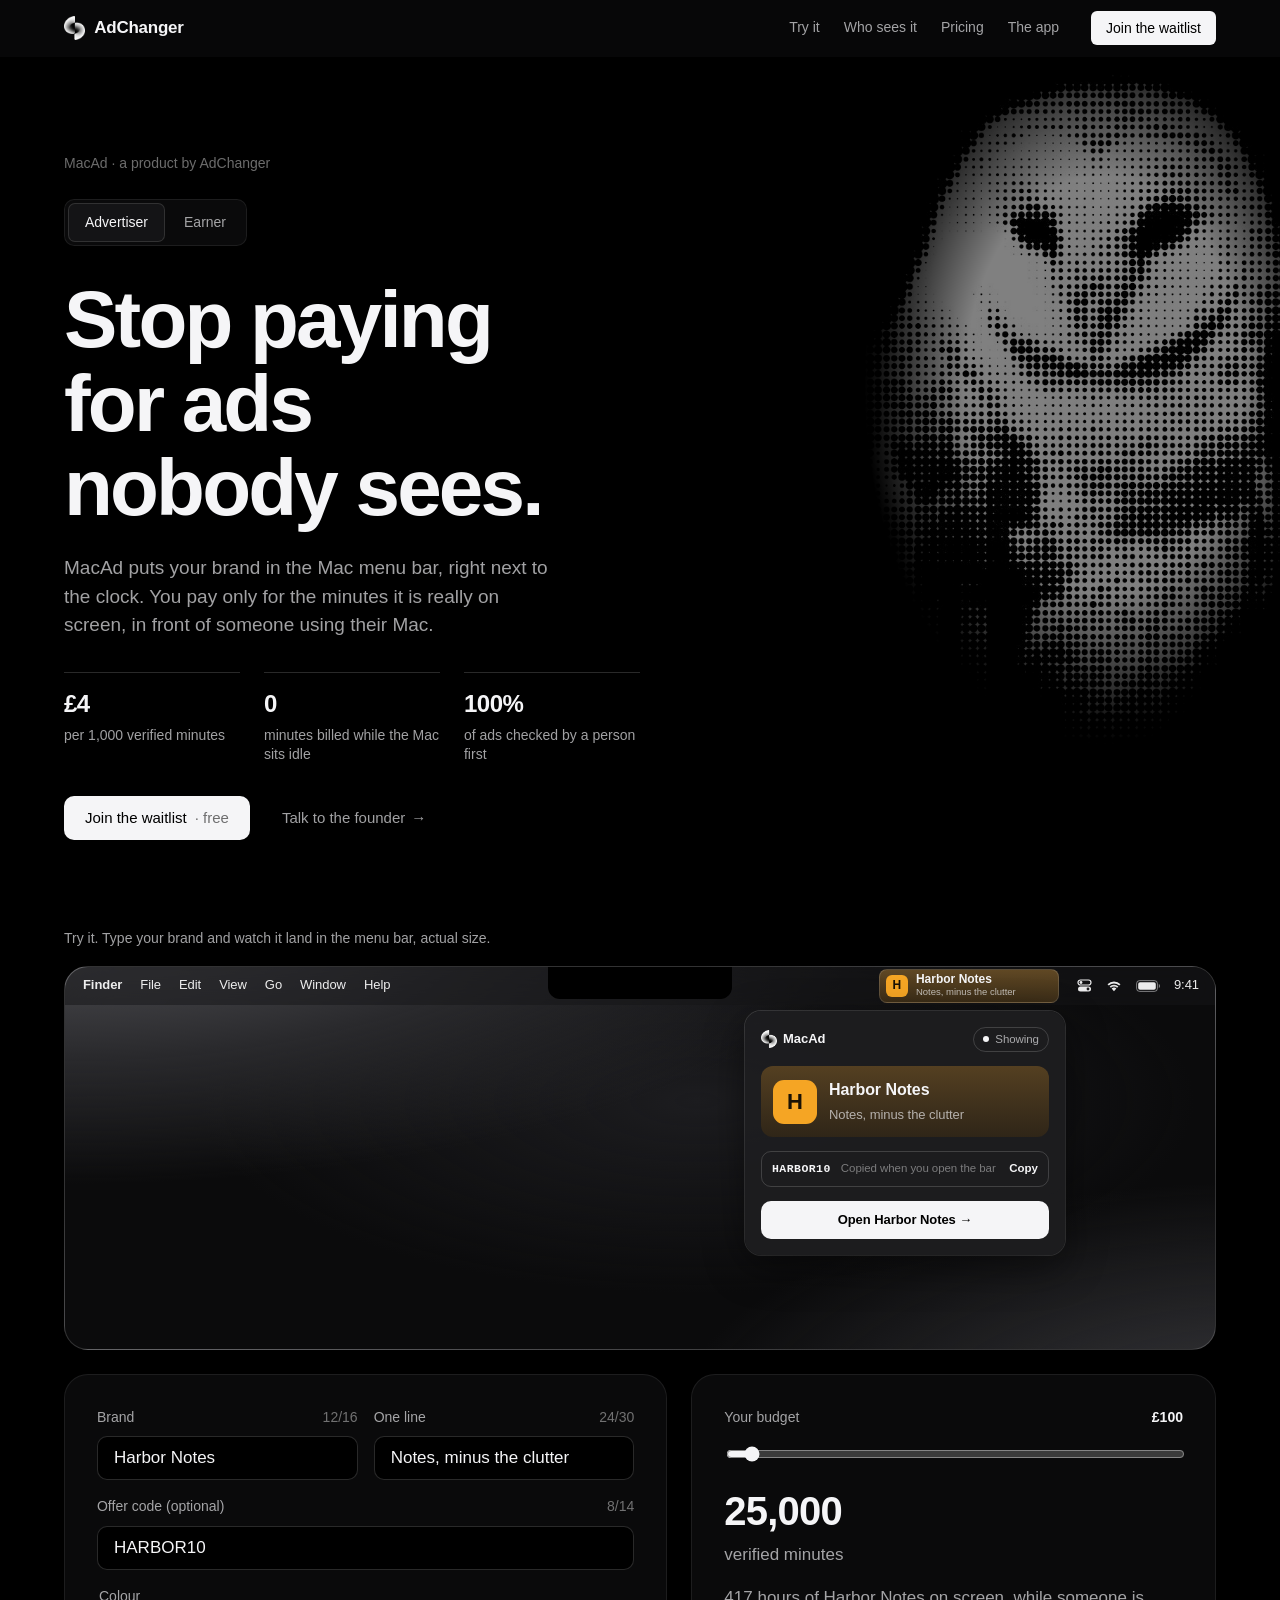
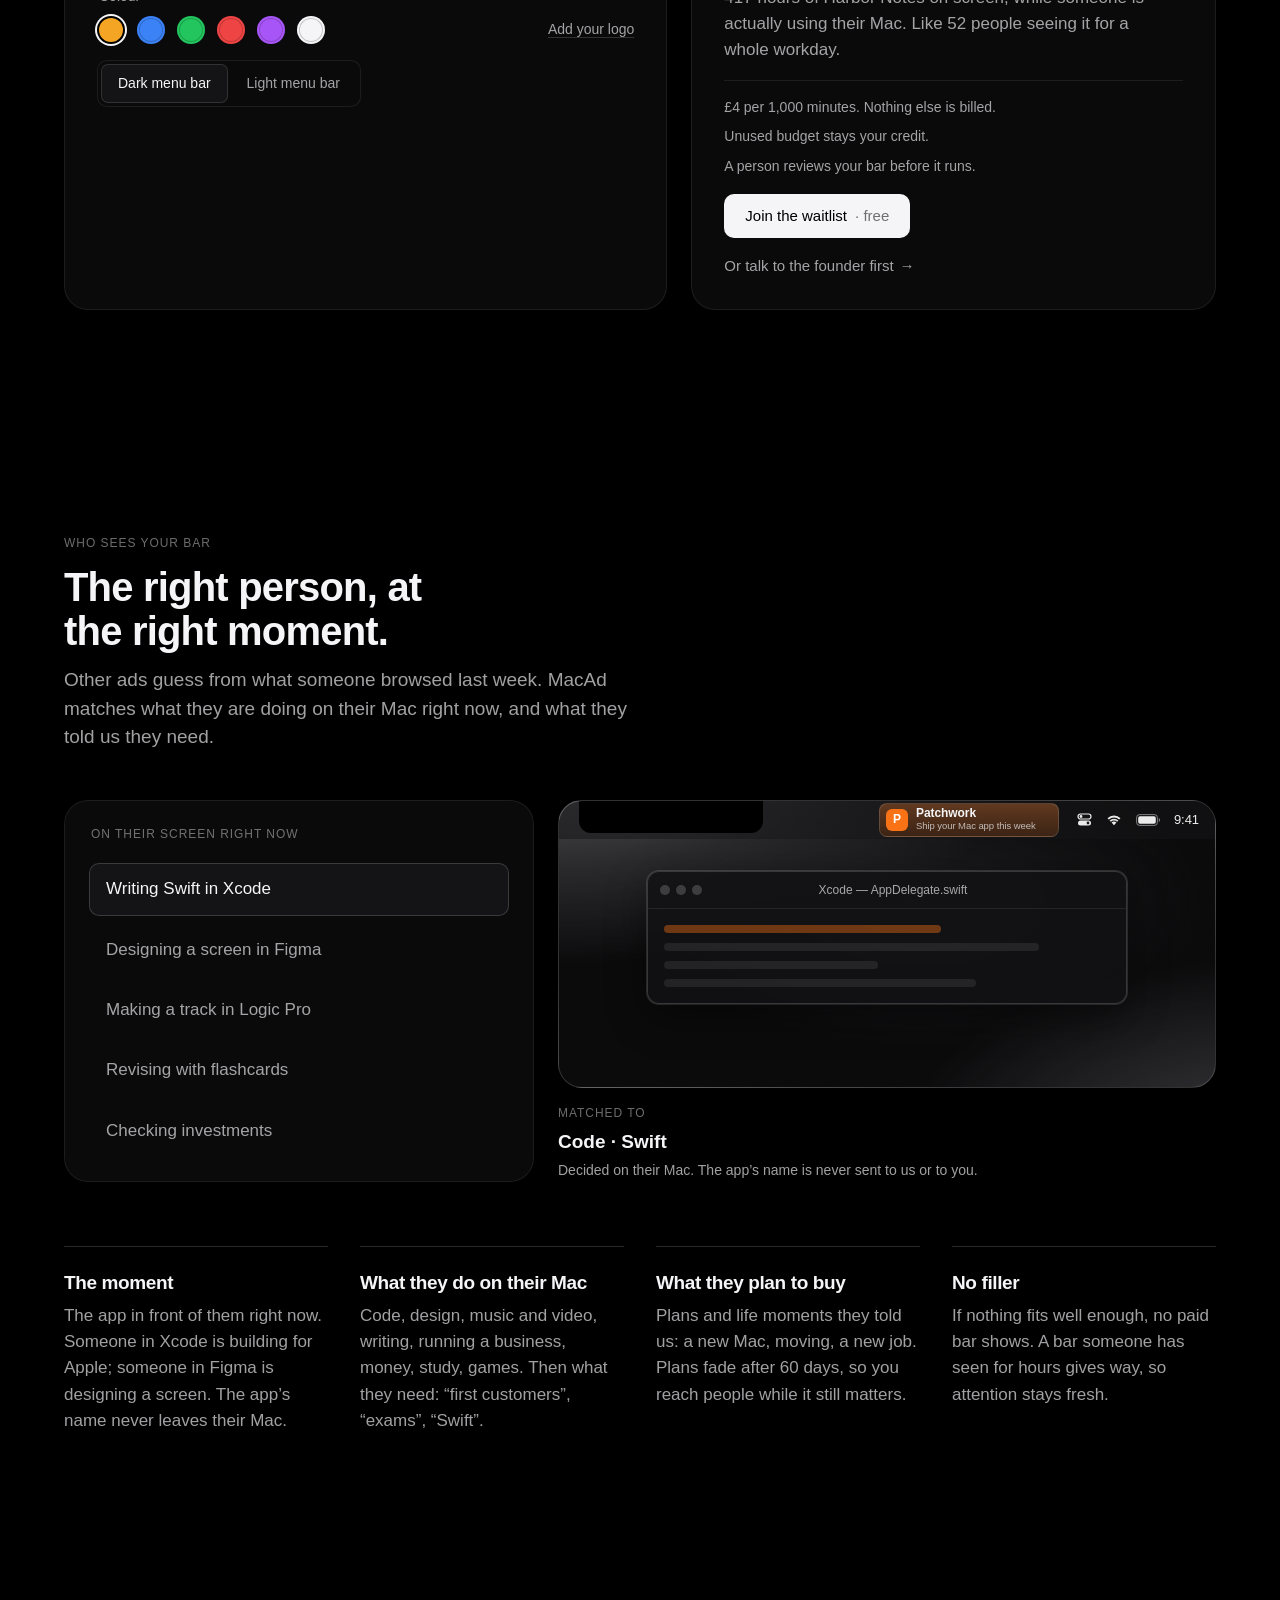
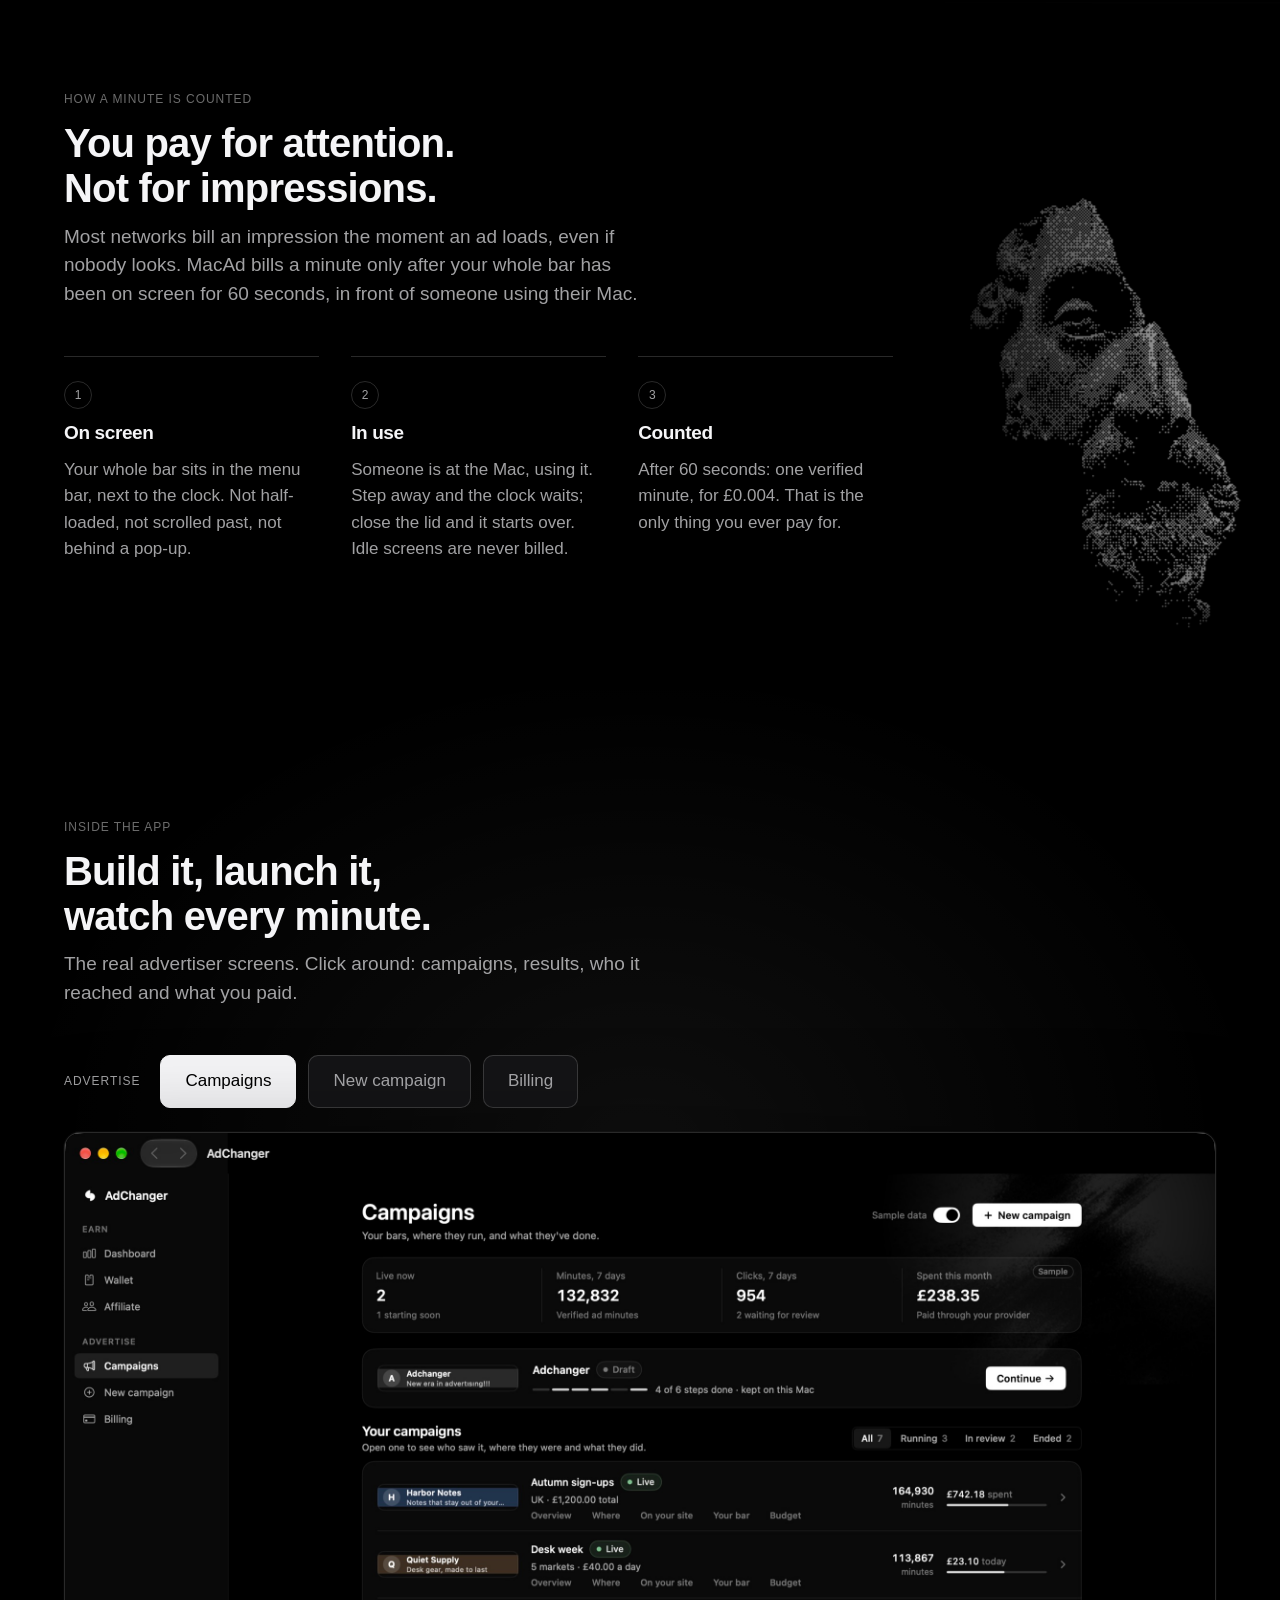
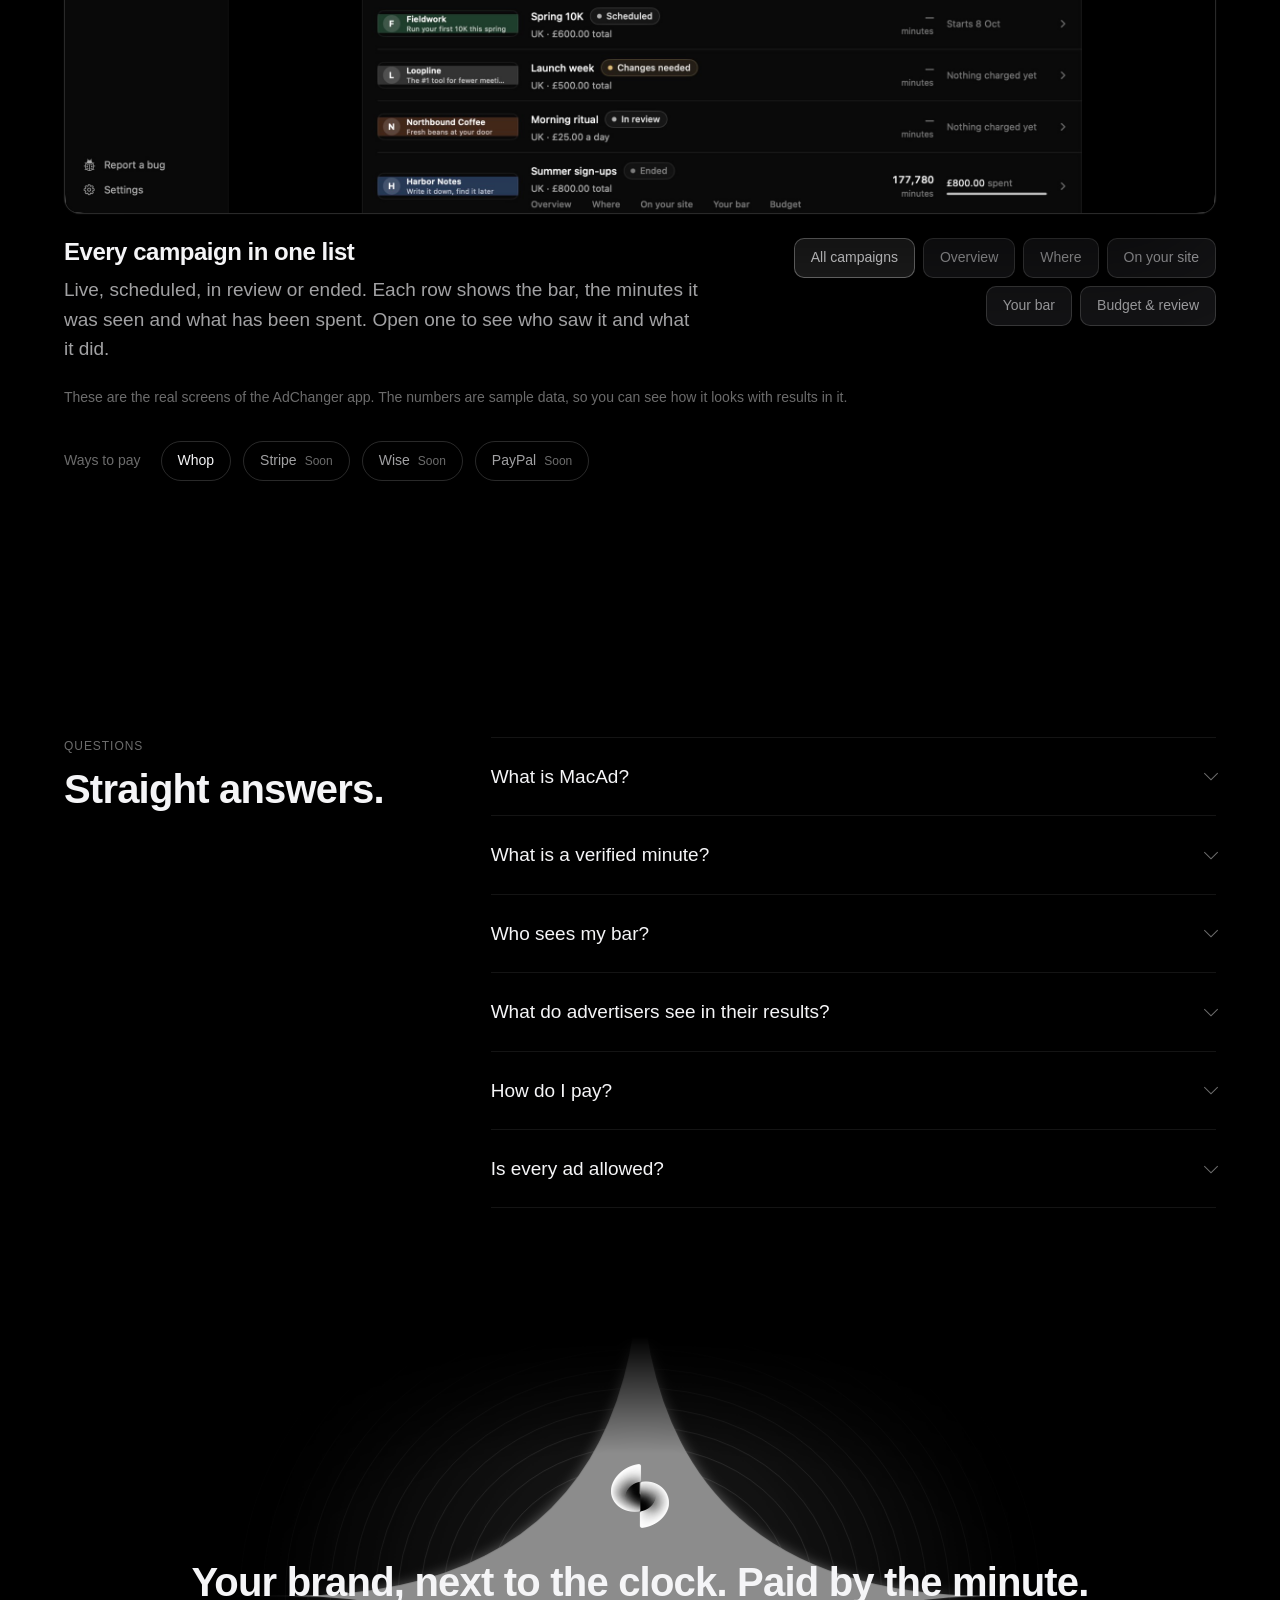
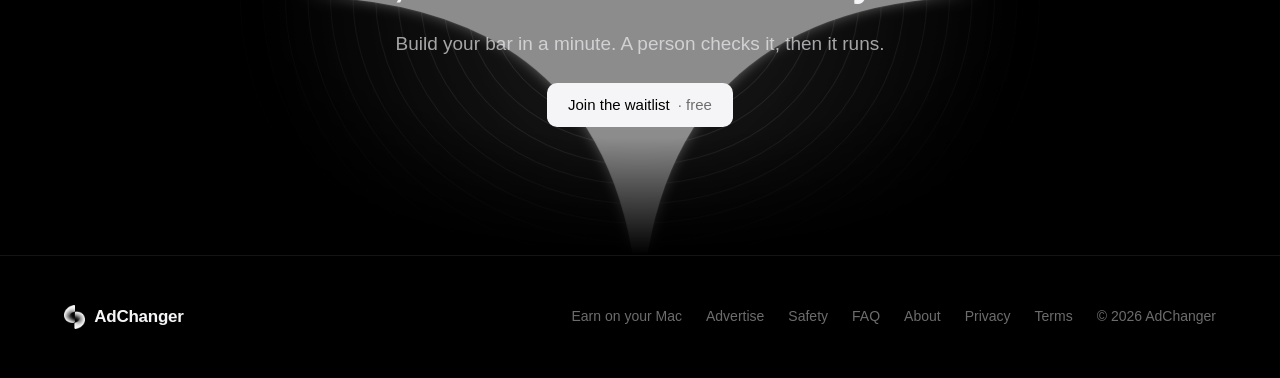
==== commit 5d2e24f4: "publish: strengthen AdChanger startup verification signals" ====
--- a/index.html
+++ b/index.html
@@ -1 +1 @@
-<!DOCTYPE html><html lang="en-GB"><head><meta charSet="utf-8"/><meta name="viewport" content="width=device-width, initial-scale=1"/><link rel="preload" as="image" href="/art/owl.jpg"/><link rel="preload" as="image" href="/brand/adchanger-mark.webp"/><link rel="preload" as="image" href="/app/campaigns.jpg"/><link rel="preload" as="image" href="/app/dashboard.jpg"/><link rel="stylesheet" href="/_next/static/chunks/1jn4bg2-7db2g.css" data-precedence="next"/><link rel="preload" as="script" fetchPriority="low" href="/_next/static/chunks/3s6nzrbk-8mnv.js"/><script src="/_next/static/chunks/19mx3mg6lkumu.js" async=""></script><script src="/_next/static/chunks/3kmozkq6tgqnz.js" async=""></script><script src="/_next/static/chunks/1eh83f1trsv72.js" async=""></script><script src="/_next/static/chunks/turbopack-0ewssgmc2dw5s.js" async=""></script><script src="/_next/static/chunks/3fntmmi971322.js" async=""></script><script src="/_next/static/chunks/0-q-v4_mbfu19.js" async=""></script><script src="/_next/static/chunks/15qmzpprw47gu.js" async=""></script><script src="/_next/static/chunks/0ed0-jrqxzt59.js" async=""></script><script src="/_next/static/chunks/3r86wsry3wsb4.js" async=""></script><script src="/_next/static/chunks/2-pb2pmijsqud.js" async=""></script><meta name="theme-color" content="#000000"/><meta name="color-scheme" content="dark"/><title>AdChanger: ads in the Mac menu bar, paid per verified minute</title><meta name="description" content="MacAd puts one small ad in the Mac menu bar. Brands pay £4 per 1,000 verified minutes and Mac users keep 65% for showing it. It never sees your screen."/><meta name="keywords" content="AdChanger,MacAd,Mac menu bar ad,get paid to show ads on Mac,advertise on Mac,verified minute advertising"/><link rel="canonical" href="https://adchanger.net"/><meta name="google-site-verification" content="8yyIk7ToY5FC8Zqg0zk3n5A7R0QVBRUJBYZy6PHDLxA"/><meta property="og:title" content="AdChanger: ads in the Mac menu bar, paid per verified minute"/><meta property="og:description" content="MacAd puts one small ad in the Mac menu bar. Brands pay £4 per 1,000 verified minutes and Mac users keep 65% for showing it. It never sees your screen."/><meta property="og:url" content="https://adchanger.net"/><meta property="og:site_name" content="AdChanger"/><meta property="og:image" content="https://adchanger.net/opengraph-image.png?opengraph-image.0mc4waf9x-b7e.png"/><meta property="og:image:type" content="image/png"/><meta property="og:image:width" content="1200"/><meta property="og:image:height" content="630"/><meta property="og:type" content="website"/><meta name="twitter:card" content="summary_large_image"/><meta name="twitter:title" content="AdChanger: ads in the Mac menu bar, paid per verified minute"/><meta name="twitter:description" content="MacAd puts one small ad in the Mac menu bar. Brands pay £4 per 1,000 verified minutes and Mac users keep 65% for showing it. It never sees your screen."/><meta name="twitter:image" content="https://adchanger.net/opengraph-image.png?opengraph-image.0mc4waf9x-b7e.png"/><meta name="twitter:image:type" content="image/png"/><meta name="twitter:image:width" content="1200"/><meta name="twitter:image:height" content="630"/><link rel="icon" href="/favicon.ico?favicon.41wjr0k7-8p9p.ico" sizes="48x48" type="image/x-icon"/><link rel="icon" href="/icon.png?icon.1bfr6kqycistk.png" sizes="192x192" type="image/png"/><link rel="apple-touch-icon" href="/apple-icon.png?apple-icon.06wdrku8-lth7.png" sizes="180x180" type="image/png"/><script>document.documentElement.classList.add('js');if(new URLSearchParams(location.search).get('for')==='earner')document.documentElement.dataset.side='earner'</script><script type="application/ld+json">{"@context":"https://schema.org","@type":"Organization","@id":"https://adchanger.net/#organization","name":"AdChanger","url":"https://adchanger.net","logo":{"@type":"ImageObject","url":"https://adchanger.net/brand/adchanger-logo.png","width":512,"height":512},"email":"yigit@adchanger.net","founder":{"@type":"Person","name":"Yiğit Ali Kurt"},"contactPoint":{"@type":"ContactPoint","email":"yigit@adchanger.net","contactType":"customer support","availableLanguage":["English","Turkish"]},"description":"AdChanger makes a Mac app that shows one small ad in the menu bar and pays the person who shows it for every verified minute. Its first product is MacAd."}</script><script type="application/ld+json">{"@context":"https://schema.org","@type":"WebSite","@id":"https://adchanger.net/#website","name":"AdChanger","url":"https://adchanger.net","description":"MacAd puts one small ad in the Mac menu bar. Brands pay £4 per 1,000 verified minutes and Mac users keep 65% for showing it. It never sees your screen.","inLanguage":"en-GB","publisher":{"@id":"https://adchanger.net/#organization"}}</script><script type="application/ld+json">{"@context":"https://schema.org","@type":"SoftwareApplication","@id":"https://adchanger.net/#app","name":"AdChanger","alternateName":"AdChanger for Mac","operatingSystem":"macOS 12 or later","applicationCategory":"BusinessApplication","applicationSubCategory":"Advertising","url":"https://adchanger.net","publisher":{"@id":"https://adchanger.net/#organization"},"isAccessibleForFree":true,"featureList":["MacAd: one small, quiet ad in the Mac menu bar that pays the person who shows it","Paid per verified minute: an ad counts after 60 seconds on screen while the Mac is in use","Advertisers pay £4, €5 or $6 per 1,000 verified minutes; 65% goes to the person showing the ad and 35% to AdChanger","Never sees the screen, keystrokes, microphone, camera, app contents or browsing history","Payments go through Whop (Stripe, Wise and PayPal coming soon); AdChanger never sees card details","A person reviews every ad before it runs"],"description":"MacAd puts one small ad in the Mac menu bar. Brands pay £4 per 1,000 verified minutes and Mac users keep 65% for showing it. It never sees your screen."}</script><script src="/_next/static/chunks/0cz1d0mv5g_q7.js" noModule=""></script></head><body><div hidden=""><!--$--><!--/$--></div><a class="skip-link" href="#main">Skip to content</a><header class="site-header" data-site-header="true"><div class="container site-header__inner"><a aria-label="AdChanger home" class="brand" href="/"><img alt="" loading="lazy" width="21" height="24" decoding="async" data-nimg="1" class="brand__mark" style="color:transparent;height:24px" src="/brand/adchanger-mark.webp"/><span class="brand__name">AdChanger</span></a><div class="site-header__nav"><nav class="site-header__links" aria-label="Sections"><a class="site-header__link" href="/#try">Try it</a><a class="site-header__link" href="/#reach" data-only="advertiser">Who sees it</a><a class="site-header__link" href="/#how" data-only="advertiser">Pricing</a><a class="site-header__link" href="/#results" data-only="advertiser">The app</a><a class="site-header__link" href="/#earn" data-only="earner">What you earn</a><a class="site-header__link" href="/#app" data-only="earner">The app</a><a class="site-header__link" href="/#privacy" data-only="earner">Privacy</a></nav><a class="button button--primary button--small" href="mailto:yigit@adchanger.net?subject=Waitlist%3A%20Download%20for%20Mac" title="Opens an email. We write back when the download is ready.">Join the waitlist</a></div></div></header><main id="main"><script type="application/ld+json">{"@context":"https://schema.org","@type":"FAQPage","mainEntity":[{"@type":"Question","name":"What is MacAd?","acceptedAnswer":{"@type":"Answer","text":"One small bar in the Mac menu bar, next to the clock, that shows your brand to people who chose to see ads and are paid for it. You build the bar, pick who sees it and pay only for verified minutes. MacAd is a product by AdChanger: you set it up in the AdChanger app."}},{"@type":"Question","name":"What is a verified minute?","acceptedAnswer":{"@type":"Answer","text":"A minute counts only after the ad has been on screen for 60 seconds while you are actually using your Mac. Step away and the clock waits. Close the lid and it starts over. Advertisers pay for verified minutes and nothing else."}},{"@type":"Question","name":"Who sees my bar?","acceptedAnswer":{"@type":"Answer","text":"People whose Mac fits your campaign: the countries and cities you pick, what they do on their Mac, what they are into and what they plan to buy, in words they chose themselves. On top, the moment: the app in front of them right now. If nothing fits well enough, no paid bar shows, so you never pay for filler."}},{"@type":"Question","name":"What do advertisers see in their results?","acceptedAnswer":{"@type":"Answer","text":"Verified minutes and spend, then how many people saw the bar, clicked it, reached your page and became customers. Results by place never single anyone out: places with fewer than 5 people are grouped together. You set a hard budget limit, and when it is used up the bar stops."}},{"@type":"Question","name":"How do I pay?","acceptedAnswer":{"@type":"Answer","text":"Through Whop, for now (Stripe, Wise and PayPal are coming soon). Whop takes the card, and AdChanger never sees it. You add your budget before a campaign runs; it is spent minute by minute, and whatever isn’t spent stays your credit."}},{"@type":"Question","name":"Is every ad allowed?","acceptedAnswer":{"@type":"Answer","text":"A person reviews every bar, its link and the page it opens before it runs. Gambling, adult content and prescription drugs are never shown, and sensitive subjects get a closer look."}},{"@type":"Question","name":"What is AdChanger?","acceptedAnswer":{"@type":"Answer","text":"AdChanger is a Mac app that puts one small, quiet ad in your menu bar and pays you for every minute it is seen. Businesses use the same app to build the ad, choose who sees it and pay only for verified minutes. Its first product is MacAd, the ad in the menu bar."}},{"@type":"Question","name":"How much can I earn?","acceptedAnswer":{"@type":"Answer","text":"An advertiser pays £4 for 1,000 verified minutes (€5 or $6 in euros and dollars), and you keep 65% of that: £2.60 per 1,000 minutes. With someone’s affiliate code you keep 70%, they get 5% and AdChanger keeps 25%. An 8-hour day with an ad running the whole time comes to about £1.25. What you really earn depends on the ads running for your country and how long your Mac is awake and in use, so we promise no fixed number."}},{"@type":"Question","name":"Is AdChanger safe?","acceptedAnswer":{"@type":"Answer","text":"It is built to see as little as possible. To count a minute, MacAd only checks whether your Mac is awake and in use. It never sees your screen, what you type, your microphone or camera, what is inside your apps or your browsing history, and it needs no Accessibility or screen-recording permission. You can pause, snooze or stop it at any time, and a person reviews every ad before it runs."}},{"@type":"Question","name":"How do I get paid?","acceptedAnswer":{"@type":"Answer","text":"Through Whop, for now (Stripe, Wise and PayPal are coming soon). Each minute’s earnings wait 3 days, then you can withdraw from £10, as often as you like. Whop checks your ID once and keeps your bank details; AdChanger never sees them."}},{"@type":"Question","name":"What is a verified minute?","acceptedAnswer":{"@type":"Answer","text":"A minute counts only after the ad has been on screen for 60 seconds while you are actually using your Mac. Step away and the clock waits. Close the lid and it starts over. Advertisers pay for verified minutes and nothing else."}},{"@type":"Question","name":"Who can use it, and where?","acceptedAnswer":{"@type":"Answer","text":"Anyone with a Mac, in any country, can earn; an ad only shows in the countries its advertiser picked. Advertisers can run ads anywhere in the world. The UK is our first market."}},{"@type":"Question","name":"Can I turn it off?","acceptedAnswer":{"@type":"Answer","text":"Always. Pause it, snooze it, or stop it from the menu bar. You never need to uninstall anything."}},{"@type":"Question","name":"When can I download it?","acceptedAnswer":{"@type":"Answer","text":"Soon. The Mac app is being built now, and the download will be right here the day it’s ready."}}]}</script><section class="hero"><div class="hero__art hero__art--owl" aria-hidden="true" data-only="advertiser"><img alt="" width="683" height="1024" decoding="async" data-nimg="1" style="color:transparent" src="/art/owl.jpg"/></div><div class="hero__art" aria-hidden="true" data-scroll="true" data-only="earner"><img alt="" loading="lazy" width="900" height="1599" decoding="async" data-nimg="1" style="color:transparent" src="/art/moths.webp"/></div><div class="container hero__inner enter"><p class="hero__kicker">MacAd <span>· a product by AdChanger</span></p><div class="hero__copy"><fieldset class="worth__currencies hero__switch"><legend class="visually-hidden">Show the page for</legend><button type="button" class="worth__currency" aria-pressed="true">Advertiser</button><button type="button" class="worth__currency" aria-pressed="false">Earner</button></fieldset><div class="hero__swap" data-for="advertiser"><h1 class="hero__title">Stop paying for ads nobody sees.</h1><p class="hero__lead">MacAd puts your brand in the Mac menu bar, right next to the clock. You pay only for the minutes it is really on screen, in front of someone using their Mac.</p><ul class="hero__stats"><li><strong>£4</strong><span>per 1,000 verified minutes</span></li><li><strong>0</strong><span>minutes billed while the Mac sits idle</span></li><li><strong>100%</strong><span>of ads checked by a person first</span></li></ul><div class="hero__actions"><a class="button button--primary" href="mailto:yigit@adchanger.net?subject=Waitlist%3A%20Build%20your%20bar" title="Opens an email. We write back when the download is ready.">Join the waitlist <span class="button__note">· free</span></a><a class="text-link text-link--arrow" href="mailto:yigit@adchanger.net?subject=MacAd">Talk to the founder</a></div></div></div><div class="hero__demo" id="try" data-for="advertiser"><p class="hero__try">Try it. Type your brand and watch it land in the menu bar, actual size.</p><div class="builder" style="--brand:#f5a524;--brand-ink:#1a1205"><div class="menubar-demo__stage builder__stage" data-tone="dark"><div class="menubar" data-tone="dark" data-state="running"><div class="menubar__left" aria-hidden="true"><strong>Finder</strong><span>File</span><span>Edit</span><span>View</span><span>Go</span><span>Window</span><span>Help</span></div><div class="menubar__notch" aria-hidden="true"></div><div class="menubar__right"><div class="mac-ad-slot"><button type="button" class="sponsor-bar" aria-expanded="true" aria-controls="_R_2lidbtb_-pop" aria-label="Harbor Notes: Notes, minus the clutter. Your bar, actual size. Click to open what people see."><span class="sponsor-tile" aria-hidden="true">H</span><span class="mac-ad__text" aria-hidden="true"><span class="mac-ad__name">Harbor Notes</span><span class="mac-ad__copy">Notes, minus the clutter</span></span></button><div class="popover" id="_R_2lidbtb_-pop" data-open="true"><div class="popover__header"><span class="popover__app"><img alt="" loading="eager" width="16" height="18" decoding="async" data-nimg="1" class="brand__mark" style="color:transparent;height:18px" src="/brand/adchanger-mark.webp"/>MacAd</span><span class="popover__badge popover__badge--status" data-state="running">Showing</span></div><div class="offer"><span class="sponsor-tile sponsor-tile--large" aria-hidden="true">H</span><span><strong>Harbor Notes</strong><span>Notes, minus the clutter</span></span></div><div class="offer__code"><b>HARBOR10</b><span>Copied when you open the bar</span><button type="button">Copy</button></div><span class="offer__visit">Open <!-- -->Harbor Notes<!-- --> →</span></div></div><span class="menubar__icons" aria-hidden="true"><svg aria-hidden="true" width="15" height="15" viewBox="0 0 15 15" fill="none"><rect x="1" y="2" width="13" height="5" rx="2.5" stroke="currentColor" stroke-width="1.2"></rect><circle cx="4" cy="4.5" r="1.4" fill="currentColor"></circle><rect x="1" y="8.5" width="13" height="5" rx="2.5" fill="currentColor"></rect><circle cx="11" cy="11" r="1.4" fill="var(--menubar-bg-solid, #1a1a1c)"></circle></svg><svg aria-hidden="true" width="16" height="13" viewBox="0 0 16 13" fill="currentColor"><path d="M8 12.2 5.6 9.6a3.4 3.4 0 0 1 4.8 0L8 12.2Z"></path><path d="M3.6 7.5a6.2 6.2 0 0 1 8.8 0l-1.3 1.3a4.4 4.4 0 0 0-6.2 0L3.6 7.5Z" fill-opacity="0.95"></path><path d="M1.5 5.3a9.2 9.2 0 0 1 13 0l-1.3 1.3a7.4 7.4 0 0 0-10.4 0L1.5 5.3Z"></path></svg><svg aria-hidden="true" width="24" height="12" viewBox="0 0 24 12" fill="none"><rect x="0.6" y="0.6" width="20.8" height="10.8" rx="3" stroke="currentColor" stroke-opacity="0.5"></rect><rect x="2.2" y="2.2" width="17.6" height="7.6" rx="1.8" fill="currentColor"></rect><path d="M22.8 4v4c.7-.2 1.2-1 1.2-2s-.5-1.8-1.2-2Z" fill="currentColor" fill-opacity="0.5"></path></svg></span><span class="menubar__time" aria-hidden="true">9:41</span></div></div></div><div class="builder__panel"><form class="builder__fields"><div class="builder__field"><label for="_R_2lidbtb_-name">Brand<span>12<!-- -->/<!-- -->16</span></label><input id="_R_2lidbtb_-name" maxLength="16" autoComplete="off" spellCheck="false" value="Harbor Notes"/></div><div class="builder__field"><label for="_R_2lidbtb_-line">One line<span>24<!-- -->/<!-- -->30</span></label><input id="_R_2lidbtb_-line" maxLength="30" autoComplete="off" spellCheck="false" value="Notes, minus the clutter"/></div><div class="builder__field"><label for="_R_2lidbtb_-code">Offer code (optional)<span>8<!-- -->/<!-- -->14</span></label><input id="_R_2lidbtb_-code" maxLength="14" autoComplete="off" spellCheck="false" value="HARBOR10"/></div><fieldset class="builder__swatches"><legend>Colour</legend><button type="button" aria-label="Amber" aria-pressed="true" style="background:#f5a524"></button><button type="button" aria-label="Blue" aria-pressed="false" style="background:#3b82f6"></button><button type="button" aria-label="Green" aria-pressed="false" style="background:#22c55e"></button><button type="button" aria-label="Red" aria-pressed="false" style="background:#ef4444"></button><button type="button" aria-label="Violet" aria-pressed="false" style="background:#a855f7"></button><button type="button" aria-label="White" aria-pressed="false" style="background:#f5f5f7"></button><label class="builder__logo"><input type="file" accept="image/*"/>Add your logo</label></fieldset><fieldset class="worth__currencies builder__tone"><legend class="visually-hidden">Menu bar</legend><button type="button" class="worth__currency" aria-pressed="true">Dark menu bar</button><button type="button" class="worth__currency" aria-pressed="false">Light menu bar</button></fieldset></form><div class="builder__budget"><label for="_R_2lidbtb_-budget">Your budget <output>£100</output></label><input id="_R_2lidbtb_-budget" type="range" min="20" max="2000" step="20" value="100"/><p class="builder__minutes" aria-live="polite"><strong>25,000</strong> verified minutes</p><p class="builder__plain">417<!-- --> hours of <!-- -->Harbor Notes<!-- --> on screen, while someone is actually using their Mac. Like <!-- -->52<!-- --> people seeing it for a whole workday.</p><ul class="builder__terms"><li>£<!-- -->4<!-- --> per 1,000 minutes. Nothing else is billed.</li><li>Unused budget stays your credit.</li><li>A person reviews your bar before it runs.</li></ul><a class="button button--primary" href="mailto:yigit@adchanger.net?subject=Waitlist%3A%20Put%20Harbor%20Notes%20in%20the%20menu%20bar" title="Opens an email. We write back when the download is ready.">Join the waitlist <span class="button__note">· free</span></a><a class="text-link text-link--arrow" href="mailto:yigit@adchanger.net?subject=MacAd%20for%20Harbor%20Notes">Or talk to the founder first</a></div></div></div></div></div></section><section class="section chapter" id="reach" data-only="advertiser"><div class="container"><div class="chapter__head"><p class="eyebrow reveal">Who sees your bar</p><h2 class="reveal" style="--reveal-delay:80ms">The right person, at the right moment.</h2><p class="lead reveal" style="--reveal-delay:160ms">Other ads guess from what someone browsed last week. MacAd matches what they are doing on their Mac right now, and what they told us they need.</p></div><div class="reveal reveal--block" style="--reveal-delay:200ms"><div class="moment" style="--brand:#f97316;--brand-ink:#fff"><fieldset class="moment__doing"><legend>On their screen right now</legend><button type="button" aria-pressed="true">Writing Swift in Xcode</button><button type="button" aria-pressed="false">Designing a screen in Figma</button><button type="button" aria-pressed="false">Making a track in Logic Pro</button><button type="button" aria-pressed="false">Revising with flashcards</button><button type="button" aria-pressed="false">Checking investments</button></fieldset><div class="moment__result"><div class="menubar-demo__stage moment__stage"><div class="menubar" data-tone="dark" data-state="running"><div class="menubar__left" aria-hidden="true"><strong>Xcode</strong><span>File</span><span>Edit</span><span>View</span><span>Go</span><span>Window</span><span>Help</span></div><div class="menubar__notch" aria-hidden="true"></div><div class="menubar__right"><div class="mac-ad-slot"><span class="sponsor-bar moment__bar" style="--brand:#f97316;--brand-ink:#fff"><span class="sponsor-tile" aria-hidden="true">P</span><span class="mac-ad__text"><span class="mac-ad__name">Patchwork</span><span class="mac-ad__copy">Ship your Mac app this week</span></span></span></div><span class="menubar__icons" aria-hidden="true"><svg aria-hidden="true" width="15" height="15" viewBox="0 0 15 15" fill="none"><rect x="1" y="2" width="13" height="5" rx="2.5" stroke="currentColor" stroke-width="1.2"></rect><circle cx="4" cy="4.5" r="1.4" fill="currentColor"></circle><rect x="1" y="8.5" width="13" height="5" rx="2.5" fill="currentColor"></rect><circle cx="11" cy="11" r="1.4" fill="var(--menubar-bg-solid, #1a1a1c)"></circle></svg><svg aria-hidden="true" width="16" height="13" viewBox="0 0 16 13" fill="currentColor"><path d="M8 12.2 5.6 9.6a3.4 3.4 0 0 1 4.8 0L8 12.2Z"></path><path d="M3.6 7.5a6.2 6.2 0 0 1 8.8 0l-1.3 1.3a4.4 4.4 0 0 0-6.2 0L3.6 7.5Z" fill-opacity="0.95"></path><path d="M1.5 5.3a9.2 9.2 0 0 1 13 0l-1.3 1.3a7.4 7.4 0 0 0-10.4 0L1.5 5.3Z"></path></svg><svg aria-hidden="true" width="24" height="12" viewBox="0 0 24 12" fill="none"><rect x="0.6" y="0.6" width="20.8" height="10.8" rx="3" stroke="currentColor" stroke-opacity="0.5"></rect><rect x="2.2" y="2.2" width="17.6" height="7.6" rx="1.8" fill="currentColor"></rect><path d="M22.8 4v4c.7-.2 1.2-1 1.2-2s-.5-1.8-1.2-2Z" fill="currentColor" fill-opacity="0.5"></path></svg></span><span class="menubar__time" aria-hidden="true">9:41</span></div></div><div class="moment__window" aria-hidden="true"><div class="moment__titlebar"><i></i><i></i><i></i><span>Xcode<!-- --> — <!-- -->AppDelegate.swift</span></div><div class="moment__lines"><b></b><b></b><b></b><b></b></div></div></div><p class="moment__why" aria-live="polite"><span>Matched to</span> <!-- -->Code · Swift<small>Decided on their Mac. The app’s name is never sent to us or to you.</small></p></div></div></div><ul class="reach"><li class="reveal" style="--reveal-delay:0ms"><h3>The moment</h3><p>The app in front of them right now. Someone in Xcode is building for Apple; someone in Figma is designing a screen. The app’s name never leaves their Mac.</p></li><li class="reveal" style="--reveal-delay:80ms"><h3>What they do on their Mac</h3><p>Code, design, music and video, writing, running a business, money, study, games. Then what they need: “first customers”, “exams”, “Swift”.</p></li><li class="reveal" style="--reveal-delay:160ms"><h3>What they plan to buy</h3><p>Plans and life moments they told us: a new Mac, moving, a new job. Plans fade after 60 days, so you reach people while it still matters.</p></li><li class="reveal" style="--reveal-delay:240ms"><h3>No filler</h3><p>If nothing fits well enough, no paid bar shows. A bar someone has seen for hours gives way, so attention stays fresh.</p></li></ul></div></section><section class="section chapter chapter--minute" id="how" data-only="advertiser"><div class="container"><div class="minute__art minute__art--advertiser" aria-hidden="true" data-scroll="true"><img alt="" loading="lazy" width="736" height="1308" decoding="async" data-nimg="1" style="color:transparent" src="/art/statue.jpg"/></div><div class="chapter__head"><p class="eyebrow reveal">How a minute is counted</p><h2 class="reveal" style="--reveal-delay:80ms">You pay for attention. Not for impressions.</h2><p class="lead reveal" style="--reveal-delay:160ms">Most networks bill an impression the moment an ad loads, even if nobody looks. MacAd bills a minute only after your whole bar has been on screen for 60 seconds, in front of someone using their Mac.</p></div><ol class="how"><li class="reveal" style="--reveal-delay:0ms"><span class="how__step">1</span><h3>On screen</h3><p>Your whole bar sits in the menu bar, next to the clock. Not half-loaded, not scrolled past, not behind a pop-up.</p></li><li class="reveal" style="--reveal-delay:90ms"><span class="how__step">2</span><h3>In use</h3><p>Someone is at the Mac, using it. Step away and the clock waits; close the lid and it starts over. Idle screens are never billed.</p></li><li class="reveal" style="--reveal-delay:180ms"><span class="how__step">3</span><h3>Counted</h3><p>After 60 seconds: one verified minute, for £0.004. That is the only thing you ever pay for.</p></li></ol></div></section><section class="section chapter chapter--app" id="results" data-only="advertiser"><div class="container"><div class="chapter__head"><p class="eyebrow reveal">Inside the app</p><h2 class="reveal" style="--reveal-delay:80ms">Build it, launch it, watch every minute.</h2><p class="lead reveal" style="--reveal-delay:160ms">The real advertiser screens. Click around: campaigns, results, who it reached and what you paid.</p></div><div class="reveal reveal--block" style="--reveal-delay:200ms"><div class="showcase"><fieldset class="showcase__nav"><legend class="visually-hidden">Pages of the AdChanger app</legend><div class="showcase__group"><span class="showcase__grouplabel">Advertise</span><button class="showcase__pill" type="button" aria-pressed="true">Campaigns</button><button class="showcase__pill" type="button" aria-pressed="false">New campaign</button><button class="showcase__pill" type="button" aria-pressed="false">Billing</button></div></fieldset><div class="showcase__window"><img class="showcase__layer" data-active="true" src="/app/campaigns.jpg" width="2400" height="1422" alt="The Campaigns page: totals for the week and a list of campaigns with their state, verified minutes and spend." decoding="async" draggable="false"/><img class="showcase__layer" data-active="false" width="2400" height="1422" alt="" aria-hidden="true" decoding="async" draggable="false"/><img class="showcase__layer" data-active="false" width="2400" height="1422" alt="" aria-hidden="true" decoding="async" draggable="false"/><img class="showcase__layer" data-active="false" width="2400" height="1422" alt="" aria-hidden="true" decoding="async" draggable="false"/><img class="showcase__layer" data-active="false" width="2400" height="1422" alt="" aria-hidden="true" decoding="async" draggable="false"/><img class="showcase__layer" data-active="false" width="2400" height="1422" alt="" aria-hidden="true" decoding="async" draggable="false"/><img class="showcase__layer" data-active="false" width="2400" height="1422" alt="" aria-hidden="true" decoding="async" draggable="false"/><img class="showcase__layer" data-active="false" width="2400" height="1422" alt="" aria-hidden="true" decoding="async" draggable="false"/><img class="showcase__layer" data-active="false" width="2400" height="1422" alt="" aria-hidden="true" decoding="async" draggable="false"/><img class="showcase__layer" data-active="false" width="2400" height="1422" alt="" aria-hidden="true" decoding="async" draggable="false"/><div class="showcase__hotspots"><button class="showcase__hotspot showcase__hotspot--nav" type="button" style="left:0.8%;top:32.3%;width:12.6%;height:3.8%" aria-label="Campaigns" tabindex="-1"></button><button class="showcase__hotspot showcase__hotspot--nav" type="button" style="left:0.8%;top:36.2%;width:12.6%;height:3.8%" aria-label="New campaign" tabindex="-1"></button><button class="showcase__hotspot showcase__hotspot--nav" type="button" style="left:0.8%;top:40%;width:12.6%;height:3.8%" aria-label="Billing" tabindex="-1"></button><button class="showcase__hotspot showcase__hotspot--row" type="button" style="left:25.8%;top:48.9%;width:62.6%;height:9.3%" aria-label="Open Autumn sign-ups" tabindex="-1"></button><button class="showcase__hotspot showcase__hotspot--row" type="button" style="left:25.8%;top:58.7%;width:62.6%;height:9.3%" aria-label="Open Desk week" tabindex="-1"></button><button class="showcase__hotspot showcase__hotspot--row" type="button" style="left:78.9%;top:10.5%;width:9.5%;height:3.4%" aria-label="New campaign" tabindex="-1"></button></div></div><div class="showcase__caption"><div class="showcase__text"><h3>Every campaign in one list</h3><p>Live, scheduled, in review or ended. Each row shows the bar, the minutes it was seen and what has been spent. Open one to see who saw it and what it did.</p></div><fieldset class="showcase__tabs"><legend class="visually-hidden">Screens in this part of the app</legend><button class="showcase__tab" type="button" aria-pressed="true">All campaigns</button><button class="showcase__tab" type="button" aria-pressed="false">Overview</button><button class="showcase__tab" type="button" aria-pressed="false">Where</button><button class="showcase__tab" type="button" aria-pressed="false">On your site</button><button class="showcase__tab" type="button" aria-pressed="false">Your bar</button><button class="showcase__tab" type="button" aria-pressed="false">Budget &amp; review</button></fieldset></div><p class="showcase__note">These are the real screens of the AdChanger app. The numbers are sample data, so you can see how it looks with results in it.</p></div></div><div class="reveal reveal--block" style="--reveal-delay:240ms"><ul class="worth__methods" aria-label="Payment methods"><li class="worth__methodlabel">Ways to pay</li><li class="worth__method">Whop</li><li class="worth__method worth__method--soon">Stripe<!-- --> <small>Soon</small></li><li class="worth__method worth__method--soon">Wise<!-- --> <small>Soon</small></li><li class="worth__method worth__method--soon">PayPal<!-- --> <small>Soon</small></li></ul></div></div></section><section class="section chapter" id="faq" data-only="advertiser"><div class="container faq-layout"><div class="faq-layout__head"><p class="eyebrow reveal">Questions</p><h2 class="reveal" style="--reveal-delay:80ms">Straight answers.</h2></div><div class="reveal reveal--block" style="--reveal-delay:160ms"><div class="faq"><details class="faq__item"><summary class="faq__question">What is MacAd?</summary><div class="faq__answer">One small bar in the Mac menu bar, next to the clock, that shows your brand to people who chose to see ads and are paid for it. You build the bar, pick who sees it and pay only for verified minutes. MacAd is a product by AdChanger: you set it up in the AdChanger app.</div></details><details class="faq__item"><summary class="faq__question">What is a verified minute?</summary><div class="faq__answer">A minute counts only after the ad has been on screen for 60 seconds while you are actually using your Mac. Step away and the clock waits. Close the lid and it starts over. Advertisers pay for verified minutes and nothing else.</div></details><details class="faq__item"><summary class="faq__question">Who sees my bar?</summary><div class="faq__answer">People whose Mac fits your campaign: the countries and cities you pick, what they do on their Mac, what they are into and what they plan to buy, in words they chose themselves. On top, the moment: the app in front of them right now. If nothing fits well enough, no paid bar shows, so you never pay for filler.</div></details><details class="faq__item"><summary class="faq__question">What do advertisers see in their results?</summary><div class="faq__answer">Verified minutes and spend, then how many people saw the bar, clicked it, reached your page and became customers. Results by place never single anyone out: places with fewer than 5 people are grouped together. You set a hard budget limit, and when it is used up the bar stops.</div></details><details class="faq__item"><summary class="faq__question">How do I pay?</summary><div class="faq__answer">Through Whop, for now (Stripe, Wise and PayPal are coming soon). Whop takes the card, and AdChanger never sees it. You add your budget before a campaign runs; it is spent minute by minute, and whatever isn’t spent stays your credit.</div></details><details class="faq__item"><summary class="faq__question">Is every ad allowed?</summary><div class="faq__answer">A person reviews every bar, its link and the page it opens before it runs. Gambling, adult content and prescription drugs are never shown, and sensitive subjects get a closer look.</div></details></div></div></div></section><section class="section closing" data-only="advertiser"><div class="backdrop backdrop--burst" aria-hidden="true" data-scroll="true"><div class="backdrop__flare" aria-hidden="true"><svg class="flare__base" viewBox="0 0 800 800" focusable="false" role="presentation"><defs><radialGradient id="flare-glow"><stop offset="0" stop-color="#fff" stop-opacity="0.55"></stop><stop offset="0.35" stop-color="#fff" stop-opacity="0.14"></stop><stop offset="1" stop-color="#fff" stop-opacity="0"></stop></radialGradient><linearGradient id="flare-spike-h" x1="0" x2="1"><stop offset="0" stop-color="#fff" stop-opacity="0"></stop><stop offset="0.5" stop-color="#fff" stop-opacity="1"></stop><stop offset="1" stop-color="#fff" stop-opacity="0"></stop></linearGradient><linearGradient id="flare-spike-v" x1="0" x2="0" y1="0" y2="1"><stop offset="0" stop-color="#fff" stop-opacity="0"></stop><stop offset="0.5" stop-color="#fff" stop-opacity="1"></stop><stop offset="1" stop-color="#fff" stop-opacity="0"></stop></linearGradient><filter id="flare-soften" x="-20%" y="-20%" width="140%" height="140%"><feGaussianBlur stdDeviation="6"></feGaussianBlur></filter></defs><circle cx="400" cy="400" r="380" fill="url(#flare-glow)"></circle><g filter="url(#flare-soften)" opacity="0.6"><path d="M400 60 Q402.5 397.5 740 400 Q402.5 402.5 400 740 Q397.5 402.5 60 400 Q397.5 397.5 400 60Z" fill="#fff"></path></g><path d="M400 60 Q402.5 397.5 740 400 Q402.5 402.5 400 740 Q397.5 402.5 60 400 Q397.5 397.5 400 60Z" fill="#fff"></path><rect x="0" y="399.4" width="800" height="1.2" fill="url(#flare-spike-h)" opacity="0.8"></rect><rect x="399.4" y="0" width="1.2" height="800" fill="url(#flare-spike-v)" opacity="0.6"></rect></svg><svg class="flare__rings" viewBox="0 0 800 800" focusable="false" role="presentation" fill="none" stroke="#fff"><ellipse cx="400" cy="400" rx="60" ry="51.6" stroke-width="0.7" stroke-opacity="0.42"></ellipse><ellipse cx="400" cy="400" rx="82" ry="70.52" stroke-width="0.7" stroke-opacity="0.39399999999999996"></ellipse><ellipse cx="400" cy="400" rx="104" ry="89.44" stroke-width="0.7" stroke-opacity="0.368"></ellipse><ellipse cx="400" cy="400" rx="126" ry="108.36" stroke-width="0.7" stroke-opacity="0.34199999999999997"></ellipse><ellipse cx="400" cy="400" rx="148" ry="127.28" stroke-width="0.7" stroke-opacity="0.316"></ellipse><ellipse cx="400" cy="400" rx="170" ry="146.2" stroke-width="0.7" stroke-opacity="0.29"></ellipse><ellipse cx="400" cy="400" rx="192" ry="165.12" stroke-width="0.7" stroke-opacity="0.264"></ellipse><ellipse cx="400" cy="400" rx="214" ry="184.04" stroke-width="0.7" stroke-opacity="0.238"></ellipse><ellipse cx="400" cy="400" rx="236" ry="202.96" stroke-width="0.7" stroke-opacity="0.212"></ellipse><ellipse cx="400" cy="400" rx="258" ry="221.88" stroke-width="0.7" stroke-opacity="0.186"></ellipse><ellipse cx="400" cy="400" rx="280" ry="240.79999999999998" stroke-width="0.7" stroke-opacity="0.15999999999999998"></ellipse><ellipse cx="400" cy="400" rx="302" ry="259.71999999999997" stroke-width="0.7" stroke-opacity="0.134"></ellipse><ellipse cx="400" cy="400" rx="324" ry="278.64" stroke-width="0.7" stroke-opacity="0.10799999999999998"></ellipse><ellipse cx="400" cy="400" rx="346" ry="297.56" stroke-width="0.7" stroke-opacity="0.08200000000000002"></ellipse><ellipse cx="400" cy="400" rx="368" ry="316.48" stroke-width="0.7" stroke-opacity="0.055999999999999994"></ellipse><ellipse cx="400" cy="400" rx="390" ry="335.4" stroke-width="0.7" stroke-opacity="0.05"></ellipse></svg></div></div><div class="container closing__inner"><div class="reveal reveal--block"><img alt="" loading="lazy" width="57" height="64" decoding="async" data-nimg="1" class="brand__mark closing__mark" style="color:transparent;height:64px" src="/brand/adchanger-mark.webp"/></div><h2 class="reveal reveal--block" style="--reveal-delay:90ms">Your brand, next to the clock. Paid by the minute.</h2><p class="reveal reveal--block" style="--reveal-delay:180ms">Build your bar in a minute. A person checks it, then it runs.</p><div class="reveal reveal--block" style="--reveal-delay:270ms"><a class="button button--primary" href="mailto:yigit@adchanger.net?subject=Waitlist%3A%20Build%20your%20bar" title="Opens an email. We write back when the download is ready.">Join the waitlist <span class="button__note">· free</span></a></div></div></section><section class="section chapter chapter--minute" id="minute" data-only="earner"><div class="container"><div class="minute__art minute__art--earner" aria-hidden="true" data-scroll="true"><img alt="" loading="lazy" width="1254" height="1254" decoding="async" data-nimg="1" style="color:transparent" src="/art/orbit.webp"/></div><div class="chapter__head"><p class="eyebrow reveal">How a minute is counted</p><h2 class="reveal" style="--reveal-delay:80ms">One honest unit. You earn every one.</h2><p class="lead reveal" style="--reveal-delay:160ms">Install it once and forget it. It sits next to your clock, and every minute it is seen while you use your Mac puts money in your wallet.</p></div><ol class="how"><li class="reveal" style="--reveal-delay:0ms"><span class="how__step">1</span><h3>On screen</h3><p>The bar sits in your menu bar, next to the clock. Nothing pops up, nothing plays.</p></li><li class="reveal" style="--reveal-delay:90ms"><span class="how__step">2</span><h3>In use</h3><p>You are at your Mac, using it. Step away and the clock waits; close the lid and it starts over.</p></li><li class="reveal" style="--reveal-delay:180ms"><span class="how__step">3</span><h3>Counted</h3><p>After 60 seconds: one verified minute. The brand pays £0.004 and £0.0026 of it is yours.</p></li></ol></div></section><section class="section chapter chapter--worth" id="earn" data-only="earner"><div class="backdrop backdrop--world" aria-hidden="true"><canvas class="backdrop__canvas"></canvas></div><div class="container"><div class="chapter__head"><p class="eyebrow reveal">What you earn</p><h2 class="reveal" style="--reveal-delay:80ms">Every minute, split in the open.</h2></div><div class="reveal reveal--block" style="--reveal-delay:160ms"><div class="worth"><fieldset class="worth__currencies"><legend class="visually-hidden">Show prices in</legend><button class="worth__currency" type="button" aria-pressed="true">£<!-- --> <!-- -->GBP</button><button class="worth__currency" type="button" aria-pressed="false">€<!-- --> <!-- -->EUR</button><button class="worth__currency" type="button" aria-pressed="false">$<!-- --> <!-- -->USD</button></fieldset><div class="worth__card"><p class="worth__price" aria-live="polite"><span class="worth__amount">£0.004</span><span class="worth__caption">an advertiser pays for one verified minute,<!-- --> <!-- -->£4.00<!-- --> per <!-- -->1,000<!-- -->.</span></p><div class="worth__mode"><span class="worth__modelabel">Without a code</span><div class="worth__split" aria-hidden="true"><span class="worth__part worth__part--you" style="flex-basis:65%"></span><span class="worth__part worth__part--us" style="flex-basis:35%"></span></div><ul class="worth__legend"><li><span class="worth__who">You, the person with the Mac</span><strong>65<!-- -->% · <!-- -->£0.0026</strong></li><li><span class="worth__who">AdChanger</span><strong>35<!-- -->% · <!-- -->£0.0014</strong></li></ul></div><div class="worth__mode"><span class="worth__modelabel">With an affiliate code</span><div class="worth__split" aria-hidden="true"><span class="worth__part worth__part--you" style="flex-basis:70%"></span><span class="worth__part worth__part--friend" style="flex-basis:5%"></span><span class="worth__part worth__part--us" style="flex-basis:25%"></span></div><ul class="worth__legend worth__legend--three"><li><span class="worth__who">You</span><strong>70<!-- -->% · <!-- -->£0.0028</strong></li><li><span class="worth__who">The person whose code you used</span><strong>5<!-- -->% · <!-- -->£0.0002</strong></li><li><span class="worth__who">AdChanger</span><strong>25<!-- -->% · <!-- -->£0.0010</strong></li></ul><p class="worth__note">Using a code takes 10 points from AdChanger’s share: 5 go to you and 5 to the person who shared it. The price stays the same.</p></div></div><p class="worth__honesty"><strong>Why we print all of this.</strong><span>Honesty. People who host the ad and businesses who pay for it both deserve to know exactly where every minute’s money goes, so we show it to everyone, before anyone signs up.</span></p><div class="worth__facts"><div class="metric"><span class="metric__label">You earn per 1,000 minutes</span><strong class="metric__value">£2.60</strong><span class="metric__context">Of the £4.00 an advertiser pays.</span></div><div class="metric"><span class="metric__label">The most one ad counts in a day</span><strong class="metric__value">1,000 min</strong><span class="metric__context">16 h 40 min, so up to £2.60 a day from one ad.</span></div><div class="metric"><span class="metric__label">A 8 h day</span><strong class="metric__value">£1.25</strong><span class="metric__context">About £37 over 30 days, if an ad runs every minute.</span></div><div class="metric"><span class="metric__label">Paid out</span><strong class="metric__value">From £10</strong><span class="metric__context">Each minute’s earnings become available after 3 days.</span></div></div><ul class="worth__methods" aria-label="Payment methods"><li class="worth__methodlabel">Ways to get paid</li><li class="worth__method">Whop</li><li class="worth__method worth__method--soon">Stripe<!-- --> <small>Soon</small></li><li class="worth__method worth__method--soon">Wise<!-- --> <small>Soon</small></li><li class="worth__method worth__method--soon">PayPal<!-- --> <small>Soon</small></li></ul></div></div><p class="worth__fineprint reveal" style="--reveal-delay:240ms">Launch prices. Earnings depend on the ads running for your country and how long your Mac is awake and in use.</p></div></section><section class="section chapter chapter--app" id="app" data-only="earner"><div class="container"><div class="chapter__head"><p class="eyebrow reveal">Inside the app</p><h2 class="reveal" style="--reveal-delay:80ms">Watch it add up. Take it out.</h2><p class="lead reveal" style="--reveal-delay:160ms">The real screens, with sample money in them: what your bar earned, your wallet, and what the friends you bring in add.</p></div><div class="reveal reveal--block" style="--reveal-delay:200ms"><div class="showcase"><fieldset class="showcase__nav"><legend class="visually-hidden">Pages of the AdChanger app</legend><div class="showcase__group"><span class="showcase__grouplabel">Earn</span><button class="showcase__pill" type="button" aria-pressed="true">Dashboard</button><button class="showcase__pill" type="button" aria-pressed="false">Wallet</button><button class="showcase__pill" type="button" aria-pressed="false">Affiliate</button></div></fieldset><div class="showcase__window"><img class="showcase__layer" data-active="true" src="/app/dashboard.jpg" width="2400" height="1422" alt="The AdChanger Dashboard: earnings for 7 days, 30 days, 90 days, this year and all time, a bar chart of each day, and a list of ads the person clicked." decoding="async" draggable="false"/><img class="showcase__layer" data-active="false" width="2400" height="1422" alt="" aria-hidden="true" decoding="async" draggable="false"/><img class="showcase__layer" data-active="false" width="2400" height="1422" alt="" aria-hidden="true" decoding="async" draggable="false"/><div class="showcase__hotspots"><button class="showcase__hotspot showcase__hotspot--nav" type="button" style="left:0.8%;top:15.7%;width:12.6%;height:3.8%" aria-label="Dashboard" tabindex="-1"></button><button class="showcase__hotspot showcase__hotspot--nav" type="button" style="left:0.8%;top:19.6%;width:12.6%;height:3.8%" aria-label="Wallet" tabindex="-1"></button><button class="showcase__hotspot showcase__hotspot--nav" type="button" style="left:0.8%;top:23.5%;width:12.6%;height:3.8%" aria-label="Affiliate" tabindex="-1"></button></div></div><div class="showcase__caption"><div class="showcase__text"><h3>Your earnings, at a glance</h3><p>What your bar earned over 7 days, 30 days, 90 days, this year and all time. Every day on one chart, and every ad you clicked, kept so you can find it again.</p></div></div><p class="showcase__note">These are the real screens of the AdChanger app. The numbers are sample data, so you can see how it looks with results in it.</p></div></div></div></section><section class="section chapter" id="privacy" data-only="earner"><div class="container privacy"><div class="privacy__head"><p class="eyebrow reveal">Privacy</p><h2 class="reveal" style="--reveal-delay:80ms">It counts minutes. It doesn’t watch you.</h2><p class="lead reveal" style="--reveal-delay:160ms">MacAd only needs to know whether your Mac is awake and in use. Brands get totals, never you.</p></div><ul class="privacy__list"><li class="reveal" style="--reveal-delay:120ms"><span class="visually-hidden">Never sees: </span>Your screen</li><li class="reveal" style="--reveal-delay:190ms"><span class="visually-hidden">Never sees: </span>What you type</li><li class="reveal" style="--reveal-delay:260ms"><span class="visually-hidden">Never sees: </span>Your microphone or camera</li><li class="reveal" style="--reveal-delay:330ms"><span class="visually-hidden">Never sees: </span>What’s inside your apps</li><li class="reveal" style="--reveal-delay:400ms"><span class="visually-hidden">Never sees: </span>Your browsing history</li></ul></div></section><section class="section chapter" id="questions" data-only="earner"><div class="container faq-layout"><div class="faq-layout__head"><p class="eyebrow reveal">Questions</p><h2 class="reveal" style="--reveal-delay:80ms">Straight answers.</h2></div><div class="reveal reveal--block" style="--reveal-delay:160ms"><div class="faq"><details class="faq__item"><summary class="faq__question">What is AdChanger?</summary><div class="faq__answer">AdChanger is a Mac app that puts one small, quiet ad in your menu bar and pays you for every minute it is seen. Businesses use the same app to build the ad, choose who sees it and pay only for verified minutes. Its first product is MacAd, the ad in the menu bar.</div></details><details class="faq__item"><summary class="faq__question">How much can I earn?</summary><div class="faq__answer">An advertiser pays £4 for 1,000 verified minutes (€5 or $6 in euros and dollars), and you keep 65% of that: £2.60 per 1,000 minutes. With someone’s affiliate code you keep 70%, they get 5% and AdChanger keeps 25%. An 8-hour day with an ad running the whole time comes to about £1.25. What you really earn depends on the ads running for your country and how long your Mac is awake and in use, so we promise no fixed number.</div></details><details class="faq__item"><summary class="faq__question">Is AdChanger safe?</summary><div class="faq__answer">It is built to see as little as possible. To count a minute, MacAd only checks whether your Mac is awake and in use. It never sees your screen, what you type, your microphone or camera, what is inside your apps or your browsing history, and it needs no Accessibility or screen-recording permission. You can pause, snooze or stop it at any time, and a person reviews every ad before it runs.</div></details><details class="faq__item"><summary class="faq__question">How do I get paid?</summary><div class="faq__answer">Through Whop, for now (Stripe, Wise and PayPal are coming soon). Each minute’s earnings wait 3 days, then you can withdraw from £10, as often as you like. Whop checks your ID once and keeps your bank details; AdChanger never sees them.</div></details><details class="faq__item"><summary class="faq__question">What is a verified minute?</summary><div class="faq__answer">A minute counts only after the ad has been on screen for 60 seconds while you are actually using your Mac. Step away and the clock waits. Close the lid and it starts over. Advertisers pay for verified minutes and nothing else.</div></details><details class="faq__item"><summary class="faq__question">Who can use it, and where?</summary><div class="faq__answer">Anyone with a Mac, in any country, can earn; an ad only shows in the countries its advertiser picked. Advertisers can run ads anywhere in the world. The UK is our first market.</div></details><details class="faq__item"><summary class="faq__question">Can I turn it off?</summary><div class="faq__answer">Always. Pause it, snooze it, or stop it from the menu bar. You never need to uninstall anything.</div></details><details class="faq__item"><summary class="faq__question">When can I download it?</summary><div class="faq__answer">Soon. The Mac app is being built now, and the download will be right here the day it’s ready.</div></details></div></div></div></section><section class="section closing" data-only="earner"><div class="backdrop backdrop--burst" aria-hidden="true" data-scroll="true"><div class="backdrop__flare" aria-hidden="true"><svg class="flare__base" viewBox="0 0 800 800" focusable="false" role="presentation"><defs><radialGradient id="flare-glow"><stop offset="0" stop-color="#fff" stop-opacity="0.55"></stop><stop offset="0.35" stop-color="#fff" stop-opacity="0.14"></stop><stop offset="1" stop-color="#fff" stop-opacity="0"></stop></radialGradient><linearGradient id="flare-spike-h" x1="0" x2="1"><stop offset="0" stop-color="#fff" stop-opacity="0"></stop><stop offset="0.5" stop-color="#fff" stop-opacity="1"></stop><stop offset="1" stop-color="#fff" stop-opacity="0"></stop></linearGradient><linearGradient id="flare-spike-v" x1="0" x2="0" y1="0" y2="1"><stop offset="0" stop-color="#fff" stop-opacity="0"></stop><stop offset="0.5" stop-color="#fff" stop-opacity="1"></stop><stop offset="1" stop-color="#fff" stop-opacity="0"></stop></linearGradient><filter id="flare-soften" x="-20%" y="-20%" width="140%" height="140%"><feGaussianBlur stdDeviation="6"></feGaussianBlur></filter></defs><circle cx="400" cy="400" r="380" fill="url(#flare-glow)"></circle><g filter="url(#flare-soften)" opacity="0.6"><path d="M400 60 Q402.5 397.5 740 400 Q402.5 402.5 400 740 Q397.5 402.5 60 400 Q397.5 397.5 400 60Z" fill="#fff"></path></g><path d="M400 60 Q402.5 397.5 740 400 Q402.5 402.5 400 740 Q397.5 402.5 60 400 Q397.5 397.5 400 60Z" fill="#fff"></path><rect x="0" y="399.4" width="800" height="1.2" fill="url(#flare-spike-h)" opacity="0.8"></rect><rect x="399.4" y="0" width="1.2" height="800" fill="url(#flare-spike-v)" opacity="0.6"></rect></svg><svg class="flare__rings" viewBox="0 0 800 800" focusable="false" role="presentation" fill="none" stroke="#fff"><ellipse cx="400" cy="400" rx="60" ry="51.6" stroke-width="0.7" stroke-opacity="0.42"></ellipse><ellipse cx="400" cy="400" rx="82" ry="70.52" stroke-width="0.7" stroke-opacity="0.39399999999999996"></ellipse><ellipse cx="400" cy="400" rx="104" ry="89.44" stroke-width="0.7" stroke-opacity="0.368"></ellipse><ellipse cx="400" cy="400" rx="126" ry="108.36" stroke-width="0.7" stroke-opacity="0.34199999999999997"></ellipse><ellipse cx="400" cy="400" rx="148" ry="127.28" stroke-width="0.7" stroke-opacity="0.316"></ellipse><ellipse cx="400" cy="400" rx="170" ry="146.2" stroke-width="0.7" stroke-opacity="0.29"></ellipse><ellipse cx="400" cy="400" rx="192" ry="165.12" stroke-width="0.7" stroke-opacity="0.264"></ellipse><ellipse cx="400" cy="400" rx="214" ry="184.04" stroke-width="0.7" stroke-opacity="0.238"></ellipse><ellipse cx="400" cy="400" rx="236" ry="202.96" stroke-width="0.7" stroke-opacity="0.212"></ellipse><ellipse cx="400" cy="400" rx="258" ry="221.88" stroke-width="0.7" stroke-opacity="0.186"></ellipse><ellipse cx="400" cy="400" rx="280" ry="240.79999999999998" stroke-width="0.7" stroke-opacity="0.15999999999999998"></ellipse><ellipse cx="400" cy="400" rx="302" ry="259.71999999999997" stroke-width="0.7" stroke-opacity="0.134"></ellipse><ellipse cx="400" cy="400" rx="324" ry="278.64" stroke-width="0.7" stroke-opacity="0.10799999999999998"></ellipse><ellipse cx="400" cy="400" rx="346" ry="297.56" stroke-width="0.7" stroke-opacity="0.08200000000000002"></ellipse><ellipse cx="400" cy="400" rx="368" ry="316.48" stroke-width="0.7" stroke-opacity="0.055999999999999994"></ellipse><ellipse cx="400" cy="400" rx="390" ry="335.4" stroke-width="0.7" stroke-opacity="0.05"></ellipse></svg></div></div><div class="container closing__inner"><div class="reveal reveal--block"><img alt="" loading="lazy" width="57" height="64" decoding="async" data-nimg="1" class="brand__mark closing__mark" style="color:transparent;height:64px" src="/brand/adchanger-mark.webp"/></div><h2 class="reveal reveal--block" style="--reveal-delay:90ms">Your menu bar can pay you back.</h2><p class="reveal reveal--block" style="--reveal-delay:180ms">Download it, leave it on, watch your wallet fill.</p><div class="reveal reveal--block" style="--reveal-delay:270ms"><a class="button button--primary" href="mailto:yigit@adchanger.net?subject=Waitlist%3A%20Start%20earning" title="Opens an email. We write back when the download is ready.">Join the waitlist <span class="button__note">· free</span></a></div></div></section></main><footer class="site-footer"><div class="container site-footer__inner"><a aria-label="AdChanger home" class="brand" href="/"><img alt="" loading="lazy" width="21" height="24" decoding="async" data-nimg="1" class="brand__mark" style="color:transparent;height:24px" src="/brand/adchanger-mark.webp"/><span class="brand__name">AdChanger</span></a><nav class="site-footer__links" aria-label="Footer"><a class="site-footer__link" href="/earn-money-on-mac">Earn on your Mac</a><a class="site-footer__link" href="/advertise">Advertise</a><a class="site-footer__link" href="/safety">Safety</a><a class="site-footer__link" href="/faq">FAQ</a><a class="site-footer__link" href="/about">About</a><a class="site-footer__link" href="/privacy">Privacy</a><a class="site-footer__link" href="/terms">Terms</a><span>© <!-- -->2026<!-- --> AdChanger</span></nav></div></footer><!--$--><!--/$--><script src="/_next/static/chunks/3s6nzrbk-8mnv.js" id="_R_" async=""></script><script>(self.__next_f=self.__next_f||[]).push([0])</script><script>self.__next_f.push([1,"1:\"$Sreact.fragment\"\n3:I[39756,[\"/_next/static/chunks/3fntmmi971322.js\"],\"default\"]\n4:I[71653,[\"/_next/static/chunks/3fntmmi971322.js\",\"/_next/static/chunks/0-q-v4_mbfu19.js\",\"/_next/static/chunks/15qmzpprw47gu.js\"],\"default\"]\n5:I[37457,[\"/_next/static/chunks/3fntmmi971322.js\"],\"default\"]\nd:I[68027,[\"/_next/static/chunks/3fntmmi971322.js\"],\"default\",1]\n:HL[\"/_next/static/chunks/1jn4bg2-7db2g.css\",\"style\"]\n2:T44f,{\"@context\":\"https://schema.org\",\"@type\":\"SoftwareApplication\",\"@id\":\"https://adchanger.net/#app\",\"name\":\"AdChanger\",\"alternateName\":\"AdChanger for Mac\",\"operatingSystem\":\"macOS 12 or later\",\"applicationCategory\":\"BusinessApplication\",\"applicationSubCategory\":\"Advertising\",\"url\":\"https://adchanger.net\",\"publisher\":{\"@id\":\"https://adchanger.net/#organization\"},\"isAccessibleForFree\":true,\"featureList\":[\"MacAd: one small, quiet ad in the Mac menu bar that pays the person who shows it\",\"Paid per verified minute: an ad counts after 60 seconds on screen while the Mac is in use\",\"Advertisers pay £4, €5 or $6 per 1,000 verified minutes; 65% goes to the person showing the ad and 35% to AdChanger\",\"Never sees the screen, keystrokes, microphone, camera, app contents or browsing history\",\"Payments go through Whop (Stripe, Wise and PayPal coming soon); AdChanger never sees card details\",\"A person reviews every ad before it runs\"],\"description\":\"MacAd puts one small ad in the Mac menu bar. Brands pay £4 per 1,000 verified minutes and Mac users keep 65% for showing it. It never sees your screen.\"}"])</script><script>self.__next_f.push([1,"0:{\"P\":null,\"c\":[\"\",\"\"],\"q\":\"\",\"i\":false,\"f\":[[[\"\",{\"children\":[\"__PAGE__\",{},\"$undefined\",\"$undefined\",4608]},\"$undefined\",\"$undefined\",4624],[[\"$\",\"$1\",\"c\",{\"children\":[[[\"$\",\"link\",\"0\",{\"rel\":\"stylesheet\",\"href\":\"/_next/static/chunks/1jn4bg2-7db2g.css\",\"precedence\":\"next\",\"crossOrigin\":\"$undefined\",\"nonce\":\"$undefined\"}],[\"$\",\"script\",\"script-0\",{\"src\":\"/_next/static/chunks/3fntmmi971322.js\",\"async\":true,\"nonce\":\"$undefined\"}]],[\"$\",\"html\",null,{\"lang\":\"en-GB\",\"suppressHydrationWarning\":true,\"children\":[[\"$\",\"head\",null,{\"children\":[[\"$\",\"script\",null,{\"dangerouslySetInnerHTML\":{\"__html\":\"document.documentElement.classList.add('js');if(new URLSearchParams(location.search).get('for')==='earner')document.documentElement.dataset.side='earner'\"}}],[\"$\",\"script\",null,{\"type\":\"application/ld+json\",\"dangerouslySetInnerHTML\":{\"__html\":\"{\\\"@context\\\":\\\"https://schema.org\\\",\\\"@type\\\":\\\"Organization\\\",\\\"@id\\\":\\\"https://adchanger.net/#organization\\\",\\\"name\\\":\\\"AdChanger\\\",\\\"url\\\":\\\"https://adchanger.net\\\",\\\"logo\\\":{\\\"@type\\\":\\\"ImageObject\\\",\\\"url\\\":\\\"https://adchanger.net/brand/adchanger-logo.png\\\",\\\"width\\\":512,\\\"height\\\":512},\\\"email\\\":\\\"yigit@adchanger.net\\\",\\\"founder\\\":{\\\"@type\\\":\\\"Person\\\",\\\"name\\\":\\\"Yiğit Ali Kurt\\\"},\\\"contactPoint\\\":{\\\"@type\\\":\\\"ContactPoint\\\",\\\"email\\\":\\\"yigit@adchanger.net\\\",\\\"contactType\\\":\\\"customer support\\\",\\\"availableLanguage\\\":[\\\"English\\\",\\\"Turkish\\\"]},\\\"description\\\":\\\"AdChanger makes a Mac app that shows one small ad in the menu bar and pays the person who shows it for every verified minute. Its first product is MacAd.\\\"}\"}}],[\"$\",\"script\",null,{\"type\":\"application/ld+json\",\"dangerouslySetInnerHTML\":{\"__html\":\"{\\\"@context\\\":\\\"https://schema.org\\\",\\\"@type\\\":\\\"WebSite\\\",\\\"@id\\\":\\\"https://adchanger.net/#website\\\",\\\"name\\\":\\\"AdChanger\\\",\\\"url\\\":\\\"https://adchanger.net\\\",\\\"description\\\":\\\"MacAd puts one small ad in the Mac menu bar. Brands pay £4 per 1,000 verified minutes and Mac users keep 65% for showing it. It never sees your screen.\\\",\\\"inLanguage\\\":\\\"en-GB\\\",\\\"publisher\\\":{\\\"@id\\\":\\\"https://adchanger.net/#organization\\\"}}\"}}],[\"$\",\"script\",null,{\"type\":\"application/ld+json\",\"dangerouslySetInnerHTML\":{\"__html\":\"$2\"}}]]}],[\"$\",\"body\",null,{\"children\":[\"$\",\"$L3\",null,{\"parallelRouterKey\":\"children\",\"error\":\"$4\",\"errorStyles\":[],\"errorScripts\":[[\"$\",\"script\",\"script-0\",{\"src\":\"/_next/static/chunks/0-q-v4_mbfu19.js\",\"async\":true,\"nonce\":\"$undefined\"}],[\"$\",\"script\",\"script-1\",{\"src\":\"/_next/static/chunks/15qmzpprw47gu.js\",\"async\":true,\"nonce\":\"$undefined\"}]],\"template\":[\"$\",\"$L5\",null,{}],\"templateStyles\":\"$undefined\",\"templateScripts\":\"$undefined\",\"notFound\":[[[\"$\",\"a\",null,{\"className\":\"skip-link\",\"href\":\"#main\",\"children\":\"Skip to content\"}],[\"$\",\"header\",null,{\"className\":\"site-header\",\"data-site-header\":true,\"children\":[\"$\",\"div\",null,{\"className\":\"container site-header__inner\",\"children\":[\"$L6\",\"$L7\"]}]}],\"$L8\",\"$L9\",\"$La\"],[]],\"forbidden\":\"$undefined\",\"unauthorized\":\"$undefined\"}]}]]}]]}],{\"children\":[\"$Lb\",{},null,false,null]},null,false,null],\"$Lc\",false]],\"m\":\"$undefined\",\"G\":[\"$d\",[\"$Le\"]],\"S\":true,\"h\":null,\"r\":\"$undefined\",\"s\":\"$undefined\",\"a\":\"$undefined\",\"l\":\"$undefined\",\"p\":\"$undefined\",\"d\":\"$undefined\",\"b\":\"2PuY2RPhFDZc2OqyLcdqV\"}\n"])</script><script>self.__next_f.push([1,"f:I[22016,[\"/_next/static/chunks/3fntmmi971322.js\",\"/_next/static/chunks/0ed0-jrqxzt59.js\",\"/_next/static/chunks/3r86wsry3wsb4.js\",\"/_next/static/chunks/2-pb2pmijsqud.js\"],\"\"]\n10:I[5500,[\"/_next/static/chunks/3fntmmi971322.js\",\"/_next/static/chunks/0ed0-jrqxzt59.js\",\"/_next/static/chunks/3r86wsry3wsb4.js\",\"/_next/static/chunks/2-pb2pmijsqud.js\"],\"Image\"]\n11:I[45305,[\"/_next/static/chunks/3fntmmi971322.js\",\"/_next/static/chunks/0ed0-jrqxzt59.js\",\"/_next/static/chunks/3r86wsry3wsb4.js\",\"/_next/static/chunks/2-pb2pmijsqud.js\"],\"MotionController\"]\n25:I[97367,[\"/_next/static/chunks/3fntmmi971322.js\"],\"ViewportBoundary\"]\n27:I[97367,[\"/_next/static/chunks/3fntmmi971322.js\"],\"MetadataBoundary\"]\n28:\"$Sreact.suspense\"\n6:[\"$\",\"$Lf\",null,{\"aria-label\":\"AdChanger home\",\"className\":\"brand\",\"href\":\"/\",\"children\":[[\"$\",\"$L10\",null,{\"className\":\"brand__mark\",\"src\":\"/brand/adchanger-mark.webp\",\"alt\":\"\",\"width\":21,\"height\":24,\"style\":{\"height\":24},\"loading\":\"$undefined\",\"unoptimized\":true}],[\"$\",\"span\",null,{\"className\":\"brand__name\",\"children\":\"AdChanger\"}]]}]\n7:[\"$\",\"div\",null,{\"className\":\"site-header__nav\",\"children\":[[\"$\",\"nav\",null,{\"className\":\"site-header__links\",\"aria-label\":\"Sections\",\"children\":[[\"$\",\"a\",\"/#try\",{\"className\":\"site-header__link\",\"href\":\"/#try\",\"data-only\":\"$undefined\",\"children\":\"Try it\"}],[\"$\",\"a\",\"/#reach\",{\"className\":\"site-header__link\",\"href\":\"/#reach\",\"data-only\":\"advertiser\",\"children\":\"Who sees it\"}],[\"$\",\"a\",\"/#how\",{\"className\":\"site-header__link\",\"href\":\"/#how\",\"data-only\":\"advertiser\",\"children\":\"Pricing\"}],[\"$\",\"a\",\"/#results\",{\"className\":\"site-header__link\",\"href\":\"/#results\",\"data-only\":\"advertiser\",\"children\":\"The app\"}],[\"$\",\"a\",\"/#earn\",{\"className\":\"site-header__link\",\"href\":\"/#earn\",\"data-only\":\"earner\",\"children\":\"What you earn\"}],[\"$\",\"a\",\"/#app\",{\"className\":\"site-header__link\",\"href\":\"/#app\",\"data-only\":\"earner\",\"children\":\"The app\"}],[\"$\",\"a\",\"/#privacy\",{\"className\":\"site-header__link\",\"href\":\"/#privacy\",\"data-only\":\"earner\",\"children\":\"Privacy\"}]]}],[\"$\",\"a\",null,{\"className\":\"button button--primary button--small\",\"href\":\"mailto:yigit@adchanger.net?subject=Waitlist%3A%20Download%20for%20Mac\",\"title\":\"Opens an email. We write back when the download is ready.\",\"children\":\"Join the waitlist\"}]]}]\n8:[\"$\",\"main\",null,{\"id\":\"main\",\"children\":[\"$\",\"section\",null,{\"className\":\"section\",\"children\":[\"$\",\"div\",null,{\"className\":\"container reading-page\",\"children\":[[\"$\",\"p\",null,{\"className\":\"eyebrow\",\"children\":\"404\"}],[\"$\",\"h1\",null,{\"children\":\"Nothing here.\"}],[\"$\",\"p\",null,{\"children\":\"This page doesn’t exist, or it has moved.\"}],[\"$\",\"$Lf\",null,{\"href\":\"/\",\"className\":\"button button--secondary\",\"children\":\"Back to home\"}]]}]}]}]\n9:[\"$\",\"footer\",null,{\"className\":\"site-footer\",\"children\":[\"$\",\"div\",null,{\"className\":\"container site-footer__inner\",\"children\":[[\"$\",\"$Lf\",null,{\"aria-label\":\"AdChanger home\",\"className\":\"brand\",\"href\":\"/\",\"children\":[[\"$\",\"$L10\",null,{\"className\":\"brand__mark\",\"src\":\"/brand/adchanger-mark.webp\",\"alt\":\"\",\"width\":21,\"height\":24,\"style\":{\"height\":24},\"loading\":\"$undefined\",\"unoptimized\":true}],[\"$\",\"span\",null,{\"className\":\"brand__name\",\"children\":\"AdChanger\"}]]}],[\"$\",\"nav\",null,{\"className\":\"site-footer__links\",\"aria-label\":\"Footer\",\"children\":[[[\"$\",\"$Lf\",\"/earn-money-on-mac\",{\"className\":\"site-footer__link\",\"href\":\"/earn-money-on-mac\",\"children\":\"Earn on your Mac\"}],[\"$\",\"$Lf\",\"/advertise\",{\"className\":\"site-footer__link\",\"href\":\"/advertise\",\"children\":\"Advertise\"}],[\"$\",\"$Lf\",\"/safety\",{\"className\":\"site-footer__link\",\"href\":\"/safety\",\"children\":\"Safety\"}],[\"$\",\"$Lf\",\"/faq\",{\"className\":\"site-footer__link\",\"href\":\"/faq\",\"children\":\"FAQ\"}],[\"$\",\"$Lf\",\"/about\",{\"className\":\"site-footer__link\",\"href\":\"/about\",\"children\":\"About\"}],[\"$\",\"$Lf\",\"/privacy\",{\"className\":\"site-footer__link\",\"href\":\"/privacy\",\"children\":\"Privacy\"}],[\"$\",\"$Lf\",\"/terms\",{\"className\":\"site-footer__link\",\"href\":\"/terms\",\"children\":\"Terms\"}]],[\"$\",\"span\",null,{\"children\":[\"© \",2026,\" AdChanger\"]}]]}]]}]}]\na:[\"$\",\"$L11\",null,{}]\n12:T12ed,"])</script><script>self.__next_f.push([1,"{\"@context\":\"https://schema.org\",\"@type\":\"FAQPage\",\"mainEntity\":[{\"@type\":\"Question\",\"name\":\"What is MacAd?\",\"acceptedAnswer\":{\"@type\":\"Answer\",\"text\":\"One small bar in the Mac menu bar, next to the clock, that shows your brand to people who chose to see ads and are paid for it. You build the bar, pick who sees it and pay only for verified minutes. MacAd is a product by AdChanger: you set it up in the AdChanger app.\"}},{\"@type\":\"Question\",\"name\":\"What is a verified minute?\",\"acceptedAnswer\":{\"@type\":\"Answer\",\"text\":\"A minute counts only after the ad has been on screen for 60 seconds while you are actually using your Mac. Step away and the clock waits. Close the lid and it starts over. Advertisers pay for verified minutes and nothing else.\"}},{\"@type\":\"Question\",\"name\":\"Who sees my bar?\",\"acceptedAnswer\":{\"@type\":\"Answer\",\"text\":\"People whose Mac fits your campaign: the countries and cities you pick, what they do on their Mac, what they are into and what they plan to buy, in words they chose themselves. On top, the moment: the app in front of them right now. If nothing fits well enough, no paid bar shows, so you never pay for filler.\"}},{\"@type\":\"Question\",\"name\":\"What do advertisers see in their results?\",\"acceptedAnswer\":{\"@type\":\"Answer\",\"text\":\"Verified minutes and spend, then how many people saw the bar, clicked it, reached your page and became customers. Results by place never single anyone out: places with fewer than 5 people are grouped together. You set a hard budget limit, and when it is used up the bar stops.\"}},{\"@type\":\"Question\",\"name\":\"How do I pay?\",\"acceptedAnswer\":{\"@type\":\"Answer\",\"text\":\"Through Whop, for now (Stripe, Wise and PayPal are coming soon). Whop takes the card, and AdChanger never sees it. You add your budget before a campaign runs; it is spent minute by minute, and whatever isn’t spent stays your credit.\"}},{\"@type\":\"Question\",\"name\":\"Is every ad allowed?\",\"acceptedAnswer\":{\"@type\":\"Answer\",\"text\":\"A person reviews every bar, its link and the page it opens before it runs. Gambling, adult content and prescription drugs are never shown, and sensitive subjects get a closer look.\"}},{\"@type\":\"Question\",\"name\":\"What is AdChanger?\",\"acceptedAnswer\":{\"@type\":\"Answer\",\"text\":\"AdChanger is a Mac app that puts one small, quiet ad in your menu bar and pays you for every minute it is seen. Businesses use the same app to build the ad, choose who sees it and pay only for verified minutes. Its first product is MacAd, the ad in the menu bar.\"}},{\"@type\":\"Question\",\"name\":\"How much can I earn?\",\"acceptedAnswer\":{\"@type\":\"Answer\",\"text\":\"An advertiser pays £4 for 1,000 verified minutes (€5 or $6 in euros and dollars), and you keep 65% of that: £2.60 per 1,000 minutes. With someone’s affiliate code you keep 70%, they get 5% and AdChanger keeps 25%. An 8-hour day with an ad running the whole time comes to about £1.25. What you really earn depends on the ads running for your country and how long your Mac is awake and in use, so we promise no fixed number.\"}},{\"@type\":\"Question\",\"name\":\"Is AdChanger safe?\",\"acceptedAnswer\":{\"@type\":\"Answer\",\"text\":\"It is built to see as little as possible. To count a minute, MacAd only checks whether your Mac is awake and in use. It never sees your screen, what you type, your microphone or camera, what is inside your apps or your browsing history, and it needs no Accessibility or screen-recording permission. You can pause, snooze or stop it at any time, and a person reviews every ad before it runs.\"}},{\"@type\":\"Question\",\"name\":\"How do I get paid?\",\"acceptedAnswer\":{\"@type\":\"Answer\",\"text\":\"Through Whop, for now (Stripe, Wise and PayPal are coming soon). Each minute’s earnings wait 3 days, then you can withdraw from £10, as often as you like. Whop checks your ID once and keeps your bank details; AdChanger never sees them.\"}},{\"@type\":\"Question\",\"name\":\"What is a verified minute?\",\"acceptedAnswer\":{\"@type\":\"Answer\",\"text\":\"A minute counts only after the ad has been on screen for 60 seconds while you are actually using your Mac. Step away and the clock waits. Close the lid and it starts over. Advertisers pay for verified minutes and nothing else.\"}},{\"@type\":\"Question\",\"name\":\"Who can use it, and where?\",\"acceptedAnswer\":{\"@type\":\"Answer\",\"text\":\"Anyone with a Mac, in any country, can earn; an ad only shows in the countries its advertiser picked. Advertisers can run ads anywhere in the world. The UK is our first market.\"}},{\"@type\":\"Question\",\"name\":\"Can I turn it off?\",\"acceptedAnswer\":{\"@type\":\"Answer\",\"text\":\"Always. Pause it, snooze it, or stop it from the menu bar. You never need to uninstall anything.\"}},{\"@type\":\"Question\",\"name\":\"When can I download it?\",\"acceptedAnswer\":{\"@type\":\"Answer\",\"text\":\"Soon. The Mac app is being built now, and the download will be right here the day it’s ready.\"}}]}"])</script><script>self.__next_f.push([1,"b:[\"$\",\"$1\",\"c\",{\"children\":[[[\"$\",\"a\",null,{\"className\":\"skip-link\",\"href\":\"#main\",\"children\":\"Skip to content\"}],[\"$\",\"header\",null,{\"className\":\"site-header\",\"data-site-header\":true,\"children\":[\"$\",\"div\",null,{\"className\":\"container site-header__inner\",\"children\":[[\"$\",\"$Lf\",null,{\"aria-label\":\"AdChanger home\",\"className\":\"brand\",\"href\":\"/\",\"children\":[[\"$\",\"$L10\",null,{\"className\":\"brand__mark\",\"src\":\"/brand/adchanger-mark.webp\",\"alt\":\"\",\"width\":21,\"height\":24,\"style\":{\"height\":24},\"loading\":\"$undefined\",\"unoptimized\":true}],[\"$\",\"span\",null,{\"className\":\"brand__name\",\"children\":\"AdChanger\"}]]}],[\"$\",\"div\",null,{\"className\":\"site-header__nav\",\"children\":[[\"$\",\"nav\",null,{\"className\":\"site-header__links\",\"aria-label\":\"Sections\",\"children\":[[\"$\",\"a\",\"/#try\",{\"className\":\"site-header__link\",\"href\":\"/#try\",\"data-only\":\"$undefined\",\"children\":\"Try it\"}],[\"$\",\"a\",\"/#reach\",{\"className\":\"site-header__link\",\"href\":\"/#reach\",\"data-only\":\"advertiser\",\"children\":\"Who sees it\"}],[\"$\",\"a\",\"/#how\",{\"className\":\"site-header__link\",\"href\":\"/#how\",\"data-only\":\"advertiser\",\"children\":\"Pricing\"}],[\"$\",\"a\",\"/#results\",{\"className\":\"site-header__link\",\"href\":\"/#results\",\"data-only\":\"advertiser\",\"children\":\"The app\"}],[\"$\",\"a\",\"/#earn\",{\"className\":\"site-header__link\",\"href\":\"/#earn\",\"data-only\":\"earner\",\"children\":\"What you earn\"}],[\"$\",\"a\",\"/#app\",{\"className\":\"site-header__link\",\"href\":\"/#app\",\"data-only\":\"earner\",\"children\":\"The app\"}],[\"$\",\"a\",\"/#privacy\",{\"className\":\"site-header__link\",\"href\":\"/#privacy\",\"data-only\":\"earner\",\"children\":\"Privacy\"}]]}],[\"$\",\"a\",null,{\"className\":\"button button--primary button--small\",\"href\":\"mailto:yigit@adchanger.net?subject=Waitlist%3A%20Download%20for%20Mac\",\"title\":\"Opens an email. We write back when the download is ready.\",\"children\":\"Join the waitlist\"}]]}]]}]}],[\"$\",\"main\",null,{\"id\":\"main\",\"children\":[[\"$\",\"script\",null,{\"type\":\"application/ld+json\",\"dangerouslySetInnerHTML\":{\"__html\":\"$12\"}}],\"$L13\",\"$L14\",\"$L15\",\"$L16\",\"$L17\",\"$L18\",\"$L19\",\"$L1a\",\"$L1b\",\"$L1c\",\"$L1d\",\"$L1e\"]}],\"$L1f\",\"$L20\"],[\"$L21\",\"$L22\",\"$L23\"],\"$L24\"]}]\n"])</script><script>self.__next_f.push([1,"c:[\"$\",\"$1\",\"h\",{\"children\":[null,[\"$\",\"$L25\",null,{\"children\":\"$L26\"}],[\"$\",\"div\",null,{\"hidden\":true,\"children\":[\"$\",\"$L27\",null,{\"children\":[\"$\",\"$28\",null,{\"name\":\"Next.Metadata\",\"children\":\"$L29\"}]}]}],null]}]\ne:[\"$\",\"link\",\"0\",{\"rel\":\"stylesheet\",\"href\":\"/_next/static/chunks/1jn4bg2-7db2g.css\",\"precedence\":\"next\",\"crossOrigin\":\"$undefined\",\"nonce\":\"$undefined\"}]\n"])</script><script>self.__next_f.push([1,"2a:I[40389,[\"/_next/static/chunks/3fntmmi971322.js\",\"/_next/static/chunks/0ed0-jrqxzt59.js\",\"/_next/static/chunks/3r86wsry3wsb4.js\",\"/_next/static/chunks/2-pb2pmijsqud.js\"],\"HeroSwitch\"]\n2b:I[38300,[\"/_next/static/chunks/3fntmmi971322.js\",\"/_next/static/chunks/0ed0-jrqxzt59.js\",\"/_next/static/chunks/3r86wsry3wsb4.js\",\"/_next/static/chunks/2-pb2pmijsqud.js\"],\"MomentDemo\"]\n2c:I[9399,[\"/_next/static/chunks/3fntmmi971322.js\",\"/_next/static/chunks/0ed0-jrqxzt59.js\",\"/_next/static/chunks/3r86wsry3wsb4.js\",\"/_next/static/chunks/2-pb2pmijsqud.js\"],\"AppShowcase\"]\n2d:I[83819,[\"/_next/static/chunks/3fntmmi971322.js\",\"/_next/static/chunks/0ed0-jrqxzt59.js\",\"/_next/static/chunks/3r86wsry3wsb4.js\",\"/_next/static/chunks/2-pb2pmijsqud.js\"],\"WorldGlobe\"]\n2e:I[64106,[\"/_next/static/chunks/3fntmmi971322.js\",\"/_next/static/chunks/0ed0-jrqxzt59.js\",\"/_next/static/chunks/3r86wsry3wsb4.js\",\"/_next/static/chunks/2-pb2pmijsqud.js\"],\"MinuteWorth\"]\n30:I[97367,[\"/_next/static/chunks/3fntmmi971322.js\"],\"OutletBoundary\"]\n13:[\"$\",\"section\",null,{\"className\":\"hero\",\"children\":[[\"$\",\"div\",null,{\"className\":\"hero__art hero__art--owl\",\"aria-hidden\":\"true\",\"data-only\":\"advertiser\",\"children\":[\"$\",\"$L10\",null,{\"src\":\"/art/owl.jpg\",\"alt\":\"\",\"width\":683,\"height\":1024,\"unoptimized\":true,\"priority\":true}]}],[\"$\",\"div\",null,{\"className\":\"hero__art\",\"aria-hidden\":\"true\",\"data-scroll\":true,\"data-only\":\"earner\",\"children\":[\"$\",\"$L10\",null,{\"src\":\"/art/moths.webp\",\"alt\":\"\",\"width\":900,\"height\":1599,\"unoptimized\":true}]}],[\"$\",\"div\",null,{\"className\":\"container hero__inner enter\",\"children\":[[\"$\",\"p\",null,{\"className\":\"hero__kicker\",\"children\":[\"MacAd \",[\"$\",\"span\",null,{\"children\":\"· a product by AdChanger\"}]]}],[\"$\",\"$L2a\",null,{}]]}]]}]\n"])</script><script>self.__next_f.push([1,"14:[\"$\",\"section\",null,{\"className\":\"section chapter\",\"id\":\"reach\",\"data-only\":\"advertiser\",\"children\":[\"$\",\"div\",null,{\"className\":\"container\",\"children\":[[\"$\",\"div\",null,{\"className\":\"chapter__head\",\"children\":[[\"$\",\"p\",null,{\"className\":\"eyebrow reveal\",\"children\":\"Who sees your bar\"}],[\"$\",\"h2\",null,{\"className\":\"reveal\",\"style\":{\"--reveal-delay\":\"80ms\"},\"children\":\"The right person, at the right moment.\"}],[\"$\",\"p\",null,{\"className\":\"lead reveal\",\"style\":{\"--reveal-delay\":\"160ms\"},\"children\":\"Other ads guess from what someone browsed last week. MacAd matches what they are doing on their Mac right now, and what they told us they need.\"}]]}],[\"$\",\"div\",null,{\"className\":\"reveal reveal--block\",\"style\":{\"--reveal-delay\":\"200ms\"},\"children\":[\"$\",\"$L2b\",null,{}]}],[\"$\",\"ul\",null,{\"className\":\"reach\",\"children\":[[\"$\",\"li\",\"The moment\",{\"className\":\"reveal\",\"style\":{\"--reveal-delay\":\"0ms\"},\"children\":[[\"$\",\"h3\",null,{\"children\":\"The moment\"}],[\"$\",\"p\",null,{\"children\":\"The app in front of them right now. Someone in Xcode is building for Apple; someone in Figma is designing a screen. The app’s name never leaves their Mac.\"}]]}],[\"$\",\"li\",\"What they do on their Mac\",{\"className\":\"reveal\",\"style\":{\"--reveal-delay\":\"80ms\"},\"children\":[[\"$\",\"h3\",null,{\"children\":\"What they do on their Mac\"}],[\"$\",\"p\",null,{\"children\":\"Code, design, music and video, writing, running a business, money, study, games. Then what they need: “first customers”, “exams”, “Swift”.\"}]]}],[\"$\",\"li\",\"What they plan to buy\",{\"className\":\"reveal\",\"style\":{\"--reveal-delay\":\"160ms\"},\"children\":[[\"$\",\"h3\",null,{\"children\":\"What they plan to buy\"}],[\"$\",\"p\",null,{\"children\":\"Plans and life moments they told us: a new Mac, moving, a new job. Plans fade after 60 days, so you reach people while it still matters.\"}]]}],[\"$\",\"li\",\"No filler\",{\"className\":\"reveal\",\"style\":{\"--reveal-delay\":\"240ms\"},\"children\":[[\"$\",\"h3\",null,{\"children\":\"No filler\"}],[\"$\",\"p\",null,{\"children\":\"If nothing fits well enough, no paid bar shows. A bar someone has seen for hours gives way, so attention stays fresh.\"}]]}]]}]]}]}]\n"])</script><script>self.__next_f.push([1,"15:[\"$\",\"section\",null,{\"className\":\"section chapter chapter--minute\",\"id\":\"how\",\"data-only\":\"advertiser\",\"children\":[\"$\",\"div\",null,{\"className\":\"container\",\"children\":[[\"$\",\"div\",null,{\"className\":\"minute__art minute__art--advertiser\",\"aria-hidden\":\"true\",\"data-scroll\":true,\"children\":[\"$\",\"$L10\",null,{\"src\":\"/art/statue.jpg\",\"alt\":\"\",\"width\":736,\"height\":1308,\"unoptimized\":true,\"loading\":\"lazy\"}]}],[\"$\",\"div\",null,{\"className\":\"chapter__head\",\"children\":[[\"$\",\"p\",null,{\"className\":\"eyebrow reveal\",\"children\":\"How a minute is counted\"}],[\"$\",\"h2\",null,{\"className\":\"reveal\",\"style\":{\"--reveal-delay\":\"80ms\"},\"children\":\"You pay for attention. Not for impressions.\"}],[\"$\",\"p\",null,{\"className\":\"lead reveal\",\"style\":{\"--reveal-delay\":\"160ms\"},\"children\":\"Most networks bill an impression the moment an ad loads, even if nobody looks. MacAd bills a minute only after your whole bar has been on screen for 60 seconds, in front of someone using their Mac.\"}]]}],[\"$\",\"ol\",null,{\"className\":\"how\",\"children\":[[\"$\",\"li\",\"On screen\",{\"className\":\"reveal\",\"style\":{\"--reveal-delay\":\"0ms\"},\"children\":[[\"$\",\"span\",null,{\"className\":\"how__step\",\"children\":1}],[\"$\",\"h3\",null,{\"children\":\"On screen\"}],[\"$\",\"p\",null,{\"children\":\"Your whole bar sits in the menu bar, next to the clock. Not half-loaded, not scrolled past, not behind a pop-up.\"}]]}],[\"$\",\"li\",\"In use\",{\"className\":\"reveal\",\"style\":{\"--reveal-delay\":\"90ms\"},\"children\":[[\"$\",\"span\",null,{\"className\":\"how__step\",\"children\":2}],[\"$\",\"h3\",null,{\"children\":\"In use\"}],[\"$\",\"p\",null,{\"children\":\"Someone is at the Mac, using it. Step away and the clock waits; close the lid and it starts over. Idle screens are never billed.\"}]]}],[\"$\",\"li\",\"Counted\",{\"className\":\"reveal\",\"style\":{\"--reveal-delay\":\"180ms\"},\"children\":[[\"$\",\"span\",null,{\"className\":\"how__step\",\"children\":3}],[\"$\",\"h3\",null,{\"children\":\"Counted\"}],[\"$\",\"p\",null,{\"children\":\"After 60 seconds: one verified minute, for £0.004. That is the only thing you ever pay for.\"}]]}]]}]]}]}]\n"])</script><script>self.__next_f.push([1,"16:[\"$\",\"section\",null,{\"className\":\"section chapter chapter--app\",\"id\":\"results\",\"data-only\":\"advertiser\",\"children\":[\"$\",\"div\",null,{\"className\":\"container\",\"children\":[[\"$\",\"div\",null,{\"className\":\"chapter__head\",\"children\":[[\"$\",\"p\",null,{\"className\":\"eyebrow reveal\",\"children\":\"Inside the app\"}],[\"$\",\"h2\",null,{\"className\":\"reveal\",\"style\":{\"--reveal-delay\":\"80ms\"},\"children\":\"Build it, launch it, watch every minute.\"}],[\"$\",\"p\",null,{\"className\":\"lead reveal\",\"style\":{\"--reveal-delay\":\"160ms\"},\"children\":\"The real advertiser screens. Click around: campaigns, results, who it reached and what you paid.\"}]]}],[\"$\",\"div\",null,{\"className\":\"reveal reveal--block\",\"style\":{\"--reveal-delay\":\"200ms\"},\"children\":[\"$\",\"$L2c\",null,{\"side\":\"advertiser\"}]}],[\"$\",\"div\",null,{\"className\":\"reveal reveal--block\",\"style\":{\"--reveal-delay\":\"240ms\"},\"children\":[\"$\",\"ul\",null,{\"className\":\"worth__methods\",\"aria-label\":\"Payment methods\",\"children\":[[\"$\",\"li\",null,{\"className\":\"worth__methodlabel\",\"children\":\"Ways to pay\"}],[\"$\",\"li\",null,{\"className\":\"worth__method\",\"children\":\"Whop\"}],[[\"$\",\"li\",\"Stripe\",{\"className\":\"worth__method worth__method--soon\",\"children\":[\"Stripe\",\" \",[\"$\",\"small\",null,{\"children\":\"Soon\"}]]}],[\"$\",\"li\",\"Wise\",{\"className\":\"worth__method worth__method--soon\",\"children\":[\"Wise\",\" \",[\"$\",\"small\",null,{\"children\":\"Soon\"}]]}],[\"$\",\"li\",\"PayPal\",{\"className\":\"worth__method worth__method--soon\",\"children\":[\"PayPal\",\" \",[\"$\",\"small\",null,{\"children\":\"Soon\"}]]}]]]}]}]]}]}]\n"])</script><script>self.__next_f.push([1,"17:[\"$\",\"section\",null,{\"className\":\"section chapter\",\"id\":\"faq\",\"data-only\":\"advertiser\",\"children\":[\"$\",\"div\",null,{\"className\":\"container faq-layout\",\"children\":[[\"$\",\"div\",null,{\"className\":\"faq-layout__head\",\"children\":[[\"$\",\"p\",null,{\"className\":\"eyebrow reveal\",\"children\":\"Questions\"}],[\"$\",\"h2\",null,{\"className\":\"reveal\",\"style\":{\"--reveal-delay\":\"80ms\"},\"children\":\"Straight answers.\"}]]}],[\"$\",\"div\",null,{\"className\":\"reveal reveal--block\",\"style\":{\"--reveal-delay\":\"160ms\"},\"children\":[\"$\",\"div\",null,{\"className\":\"faq\",\"children\":[[\"$\",\"details\",\"What is MacAd?\",{\"className\":\"faq__item\",\"children\":[[\"$\",\"summary\",null,{\"className\":\"faq__question\",\"children\":\"What is MacAd?\"}],[\"$\",\"div\",null,{\"className\":\"faq__answer\",\"children\":\"One small bar in the Mac menu bar, next to the clock, that shows your brand to people who chose to see ads and are paid for it. You build the bar, pick who sees it and pay only for verified minutes. MacAd is a product by AdChanger: you set it up in the AdChanger app.\"}]]}],[\"$\",\"details\",\"What is a verified minute?\",{\"className\":\"faq__item\",\"children\":[[\"$\",\"summary\",null,{\"className\":\"faq__question\",\"children\":\"What is a verified minute?\"}],[\"$\",\"div\",null,{\"className\":\"faq__answer\",\"children\":\"A minute counts only after the ad has been on screen for 60 seconds while you are actually using your Mac. Step away and the clock waits. Close the lid and it starts over. Advertisers pay for verified minutes and nothing else.\"}]]}],[\"$\",\"details\",\"Who sees my bar?\",{\"className\":\"faq__item\",\"children\":[[\"$\",\"summary\",null,{\"className\":\"faq__question\",\"children\":\"Who sees my bar?\"}],[\"$\",\"div\",null,{\"className\":\"faq__answer\",\"children\":\"People whose Mac fits your campaign: the countries and cities you pick, what they do on their Mac, what they are into and what they plan to buy, in words they chose themselves. On top, the moment: the app in front of them right now. If nothing fits well enough, no paid bar shows, so you never pay for filler.\"}]]}],[\"$\",\"details\",\"What do advertisers see in their results?\",{\"className\":\"faq__item\",\"children\":[[\"$\",\"summary\",null,{\"className\":\"faq__question\",\"children\":\"What do advertisers see in their results?\"}],[\"$\",\"div\",null,{\"className\":\"faq__answer\",\"children\":\"Verified minutes and spend, then how many people saw the bar, clicked it, reached your page and became customers. Results by place never single anyone out: places with fewer than 5 people are grouped together. You set a hard budget limit, and when it is used up the bar stops.\"}]]}],[\"$\",\"details\",\"How do I pay?\",{\"className\":\"faq__item\",\"children\":[[\"$\",\"summary\",null,{\"className\":\"faq__question\",\"children\":\"How do I pay?\"}],[\"$\",\"div\",null,{\"className\":\"faq__answer\",\"children\":\"Through Whop, for now (Stripe, Wise and PayPal are coming soon). Whop takes the card, and AdChanger never sees it. You add your budget before a campaign runs; it is spent minute by minute, and whatever isn’t spent stays your credit.\"}]]}],[\"$\",\"details\",\"Is every ad allowed?\",{\"className\":\"faq__item\",\"children\":[[\"$\",\"summary\",null,{\"className\":\"faq__question\",\"children\":\"Is every ad allowed?\"}],[\"$\",\"div\",null,{\"className\":\"faq__answer\",\"children\":\"A person reviews every bar, its link and the page it opens before it runs. Gambling, adult content and prescription drugs are never shown, and sensitive subjects get a closer look.\"}]]}]]}]}]]}]}]\n"])</script><script>self.__next_f.push([1,"18:[\"$\",\"section\",null,{\"className\":\"section closing\",\"data-only\":\"advertiser\",\"children\":[[\"$\",\"div\",null,{\"className\":\"backdrop backdrop--burst\",\"aria-hidden\":\"true\",\"data-scroll\":true,\"children\":[\"$\",\"div\",null,{\"className\":\"backdrop__flare\",\"aria-hidden\":\"true\",\"children\":[[\"$\",\"svg\",null,{\"className\":\"flare__base\",\"viewBox\":\"0 0 800 800\",\"focusable\":\"false\",\"role\":\"presentation\",\"children\":[[\"$\",\"defs\",null,{\"children\":[[\"$\",\"radialGradient\",null,{\"id\":\"flare-glow\",\"children\":[[\"$\",\"stop\",null,{\"offset\":\"0\",\"stopColor\":\"#fff\",\"stopOpacity\":\"0.55\"}],[\"$\",\"stop\",null,{\"offset\":\"0.35\",\"stopColor\":\"#fff\",\"stopOpacity\":\"0.14\"}],[\"$\",\"stop\",null,{\"offset\":\"1\",\"stopColor\":\"#fff\",\"stopOpacity\":\"0\"}]]}],[\"$\",\"linearGradient\",null,{\"id\":\"flare-spike-h\",\"x1\":\"0\",\"x2\":\"1\",\"children\":[[\"$\",\"stop\",null,{\"offset\":\"0\",\"stopColor\":\"#fff\",\"stopOpacity\":\"0\"}],[\"$\",\"stop\",null,{\"offset\":\"0.5\",\"stopColor\":\"#fff\",\"stopOpacity\":\"1\"}],[\"$\",\"stop\",null,{\"offset\":\"1\",\"stopColor\":\"#fff\",\"stopOpacity\":\"0\"}]]}],[\"$\",\"linearGradient\",null,{\"id\":\"flare-spike-v\",\"x1\":\"0\",\"x2\":\"0\",\"y1\":\"0\",\"y2\":\"1\",\"children\":[[\"$\",\"stop\",null,{\"offset\":\"0\",\"stopColor\":\"#fff\",\"stopOpacity\":\"0\"}],[\"$\",\"stop\",null,{\"offset\":\"0.5\",\"stopColor\":\"#fff\",\"stopOpacity\":\"1\"}],[\"$\",\"stop\",null,{\"offset\":\"1\",\"stopColor\":\"#fff\",\"stopOpacity\":\"0\"}]]}],[\"$\",\"filter\",null,{\"id\":\"flare-soften\",\"x\":\"-20%\",\"y\":\"-20%\",\"width\":\"140%\",\"height\":\"140%\",\"children\":[\"$\",\"feGaussianBlur\",null,{\"stdDeviation\":\"6\"}]}]]}],[\"$\",\"circle\",null,{\"cx\":\"400\",\"cy\":\"400\",\"r\":\"380\",\"fill\":\"url(#flare-glow)\"}],[\"$\",\"g\",null,{\"filter\":\"url(#flare-soften)\",\"opacity\":\"0.6\",\"children\":[\"$\",\"path\",null,{\"d\":\"M400 60 Q402.5 397.5 740 400 Q402.5 402.5 400 740 Q397.5 402.5 60 400 Q397.5 397.5 400 60Z\",\"fill\":\"#fff\"}]}],[\"$\",\"path\",null,{\"d\":\"M400 60 Q402.5 397.5 740 400 Q402.5 402.5 400 740 Q397.5 402.5 60 400 Q397.5 397.5 400 60Z\",\"fill\":\"#fff\"}],[\"$\",\"rect\",null,{\"x\":\"0\",\"y\":\"399.4\",\"width\":\"800\",\"height\":\"1.2\",\"fill\":\"url(#flare-spike-h)\",\"opacity\":\"0.8\"}],[\"$\",\"rect\",null,{\"x\":\"399.4\",\"y\":\"0\",\"width\":\"1.2\",\"height\":\"800\",\"fill\":\"url(#flare-spike-v)\",\"opacity\":\"0.6\"}]]}],[\"$\",\"svg\",null,{\"className\":\"flare__rings\",\"viewBox\":\"0 0 800 800\",\"focusable\":\"false\",\"role\":\"presentation\",\"fill\":\"none\",\"stroke\":\"#fff\",\"children\":[[\"$\",\"ellipse\",\"60\",{\"cx\":\"400\",\"cy\":\"400\",\"rx\":60,\"ry\":51.6,\"strokeWidth\":\"0.7\",\"strokeOpacity\":0.42}],[\"$\",\"ellipse\",\"82\",{\"cx\":\"400\",\"cy\":\"400\",\"rx\":82,\"ry\":70.52,\"strokeWidth\":\"0.7\",\"strokeOpacity\":0.39399999999999996}],[\"$\",\"ellipse\",\"104\",{\"cx\":\"400\",\"cy\":\"400\",\"rx\":104,\"ry\":89.44,\"strokeWidth\":\"0.7\",\"strokeOpacity\":0.368}],[\"$\",\"ellipse\",\"126\",{\"cx\":\"400\",\"cy\":\"400\",\"rx\":126,\"ry\":108.36,\"strokeWidth\":\"0.7\",\"strokeOpacity\":0.34199999999999997}],[\"$\",\"ellipse\",\"148\",{\"cx\":\"400\",\"cy\":\"400\",\"rx\":148,\"ry\":127.28,\"strokeWidth\":\"0.7\",\"strokeOpacity\":0.316}],[\"$\",\"ellipse\",\"170\",{\"cx\":\"400\",\"cy\":\"400\",\"rx\":170,\"ry\":146.2,\"strokeWidth\":\"0.7\",\"strokeOpacity\":0.29}],[\"$\",\"ellipse\",\"192\",{\"cx\":\"400\",\"cy\":\"400\",\"rx\":192,\"ry\":165.12,\"strokeWidth\":\"0.7\",\"strokeOpacity\":0.264}],[\"$\",\"ellipse\",\"214\",{\"cx\":\"400\",\"cy\":\"400\",\"rx\":214,\"ry\":184.04,\"strokeWidth\":\"0.7\",\"strokeOpacity\":0.238}],[\"$\",\"ellipse\",\"236\",{\"cx\":\"400\",\"cy\":\"400\",\"rx\":236,\"ry\":202.96,\"strokeWidth\":\"0.7\",\"strokeOpacity\":0.212}],[\"$\",\"ellipse\",\"258\",{\"cx\":\"400\",\"cy\":\"400\",\"rx\":258,\"ry\":221.88,\"strokeWidth\":\"0.7\",\"strokeOpacity\":0.186}],[\"$\",\"ellipse\",\"280\",{\"cx\":\"400\",\"cy\":\"400\",\"rx\":280,\"ry\":240.79999999999998,\"strokeWidth\":\"0.7\",\"strokeOpacity\":0.15999999999999998}],[\"$\",\"ellipse\",\"302\",{\"cx\":\"400\",\"cy\":\"400\",\"rx\":302,\"ry\":259.71999999999997,\"strokeWidth\":\"0.7\",\"strokeOpacity\":0.134}],[\"$\",\"ellipse\",\"324\",{\"cx\":\"400\",\"cy\":\"400\",\"rx\":324,\"ry\":278.64,\"strokeWidth\":\"0.7\",\"strokeOpacity\":0.10799999999999998}],[\"$\",\"ellipse\",\"346\",{\"cx\":\"400\",\"cy\":\"400\",\"rx\":346,\"ry\":297.56,\"strokeWidth\":\"0.7\",\"strokeOpacity\":0.08200000000000002}],[\"$\",\"ellipse\",\"368\",{\"cx\":\"400\",\"cy\":\"400\",\"rx\":368,\"ry\":316.48,\"strokeWidth\":\"0.7\",\"strokeOpacity\":0.055999999999999994}],[\"$\",\"ellipse\",\"390\",{\"cx\":\"400\",\"cy\":\"400\",\"rx\":390,\"ry\":335.4,\"strokeWidth\":\"0.7\",\"strokeOpacity\":0.05}]]}]]}]}],[\"$\",\"div\",null,{\"className\":\"container closing__inner\",\"children\":[[\"$\",\"div\",null,{\"className\":\"reveal reveal--block\",\"children\":[\"$\",\"$L10\",null,{\"className\":\"brand__mark closing__mark\",\"src\":\"/brand/adchanger-mark.webp\",\"alt\":\"\",\"width\":57,\"height\":64,\"style\":{\"height\":64},\"loading\":\"$undefined\",\"unoptimized\":true}]}],[\"$\",\"h2\",null,{\"className\":\"reveal reveal--block\",\"style\":{\"--reveal-delay\":\"90ms\"},\"children\":\"Your brand, next to the clock. Paid by the minute.\"}],[\"$\",\"p\",null,{\"className\":\"reveal reveal--block\",\"style\":{\"--reveal-delay\":\"180ms\"},\"children\":\"Build your bar in a minute. A person checks it, then it runs.\"}],[\"$\",\"div\",null,{\"className\":\"reveal reveal--block\",\"style\":{\"--reveal-delay\":\"270ms\"},\"children\":[\"$\",\"a\",null,{\"className\":\"button button--primary\",\"href\":\"mailto:yigit@adchanger.net?subject=Waitlist%3A%20Build%20your%20bar\",\"title\":\"Opens an email. We write back when the download is ready.\",\"children\":[\"Join the waitlist \",[\"$\",\"span\",null,{\"className\":\"button__note\",\"children\":\"· free\"}]]}]}]]}]]}]\n"])</script><script>self.__next_f.push([1,"19:[\"$\",\"section\",null,{\"className\":\"section chapter chapter--minute\",\"id\":\"minute\",\"data-only\":\"earner\",\"children\":[\"$\",\"div\",null,{\"className\":\"container\",\"children\":[[\"$\",\"div\",null,{\"className\":\"minute__art minute__art--earner\",\"aria-hidden\":\"true\",\"data-scroll\":true,\"children\":[\"$\",\"$L10\",null,{\"src\":\"/art/orbit.webp\",\"alt\":\"\",\"width\":1254,\"height\":1254,\"unoptimized\":true,\"loading\":\"lazy\"}]}],[\"$\",\"div\",null,{\"className\":\"chapter__head\",\"children\":[[\"$\",\"p\",null,{\"className\":\"eyebrow reveal\",\"children\":\"How a minute is counted\"}],[\"$\",\"h2\",null,{\"className\":\"reveal\",\"style\":{\"--reveal-delay\":\"80ms\"},\"children\":\"One honest unit. You earn every one.\"}],[\"$\",\"p\",null,{\"className\":\"lead reveal\",\"style\":{\"--reveal-delay\":\"160ms\"},\"children\":\"Install it once and forget it. It sits next to your clock, and every minute it is seen while you use your Mac puts money in your wallet.\"}]]}],[\"$\",\"ol\",null,{\"className\":\"how\",\"children\":[[\"$\",\"li\",\"On screen\",{\"className\":\"reveal\",\"style\":{\"--reveal-delay\":\"0ms\"},\"children\":[[\"$\",\"span\",null,{\"className\":\"how__step\",\"children\":1}],[\"$\",\"h3\",null,{\"children\":\"On screen\"}],[\"$\",\"p\",null,{\"children\":\"The bar sits in your menu bar, next to the clock. Nothing pops up, nothing plays.\"}]]}],[\"$\",\"li\",\"In use\",{\"className\":\"reveal\",\"style\":{\"--reveal-delay\":\"90ms\"},\"children\":[[\"$\",\"span\",null,{\"className\":\"how__step\",\"children\":2}],[\"$\",\"h3\",null,{\"children\":\"In use\"}],[\"$\",\"p\",null,{\"children\":\"You are at your Mac, using it. Step away and the clock waits; close the lid and it starts over.\"}]]}],[\"$\",\"li\",\"Counted\",{\"className\":\"reveal\",\"style\":{\"--reveal-delay\":\"180ms\"},\"children\":[[\"$\",\"span\",null,{\"className\":\"how__step\",\"children\":3}],[\"$\",\"h3\",null,{\"children\":\"Counted\"}],[\"$\",\"p\",null,{\"children\":\"After 60 seconds: one verified minute. The brand pays £0.004 and £0.0026 of it is yours.\"}]]}]]}]]}]}]\n"])</script><script>self.__next_f.push([1,"1a:[\"$\",\"section\",null,{\"className\":\"section chapter chapter--worth\",\"id\":\"earn\",\"data-only\":\"earner\",\"children\":[[\"$\",\"div\",null,{\"className\":\"backdrop backdrop--world\",\"aria-hidden\":\"true\",\"children\":[\"$\",\"$L2d\",null,{\"className\":\"backdrop__canvas\"}]}],[\"$\",\"div\",null,{\"className\":\"container\",\"children\":[[\"$\",\"div\",null,{\"className\":\"chapter__head\",\"children\":[[\"$\",\"p\",null,{\"className\":\"eyebrow reveal\",\"children\":\"What you earn\"}],[\"$\",\"h2\",null,{\"className\":\"reveal\",\"style\":{\"--reveal-delay\":\"80ms\"},\"children\":\"Every minute, split in the open.\"}]]}],[\"$\",\"div\",null,{\"className\":\"reveal reveal--block\",\"style\":{\"--reveal-delay\":\"160ms\"},\"children\":[\"$\",\"$L2e\",null,{}]}],[\"$\",\"p\",null,{\"className\":\"worth__fineprint reveal\",\"style\":{\"--reveal-delay\":\"240ms\"},\"children\":\"Launch prices. Earnings depend on the ads running for your country and how long your Mac is awake and in use.\"}]]}]]}]\n1b:[\"$\",\"section\",null,{\"className\":\"section chapter chapter--app\",\"id\":\"app\",\"data-only\":\"earner\",\"children\":[\"$\",\"div\",null,{\"className\":\"container\",\"children\":[[\"$\",\"div\",null,{\"className\":\"chapter__head\",\"children\":[[\"$\",\"p\",null,{\"className\":\"eyebrow reveal\",\"children\":\"Inside the app\"}],[\"$\",\"h2\",null,{\"className\":\"reveal\",\"style\":{\"--reveal-delay\":\"80ms\"},\"children\":\"Watch it add up. Take it out.\"}],[\"$\",\"p\",null,{\"className\":\"lead reveal\",\"style\":{\"--reveal-delay\":\"160ms\"},\"children\":\"The real screens, with sample money in them: what your bar earned, your wallet, and what the friends you bring in add.\"}]]}],[\"$\",\"div\",null,{\"className\":\"reveal reveal--block\",\"style\":{\"--reveal-delay\":\"200ms\"},\"children\":[\"$\",\"$L2c\",null,{\"side\":\"earner\"}]}]]}]}]\n"])</script><script>self.__next_f.push([1,"1c:[\"$\",\"section\",null,{\"className\":\"section chapter\",\"id\":\"privacy\",\"data-only\":\"earner\",\"children\":[\"$\",\"div\",null,{\"className\":\"container privacy\",\"children\":[[\"$\",\"div\",null,{\"className\":\"privacy__head\",\"children\":[[\"$\",\"p\",null,{\"className\":\"eyebrow reveal\",\"children\":\"Privacy\"}],[\"$\",\"h2\",null,{\"className\":\"reveal\",\"style\":{\"--reveal-delay\":\"80ms\"},\"children\":\"It counts minutes. It doesn’t watch you.\"}],[\"$\",\"p\",null,{\"className\":\"lead reveal\",\"style\":{\"--reveal-delay\":\"160ms\"},\"children\":\"MacAd only needs to know whether your Mac is awake and in use. Brands get totals, never you.\"}]]}],[\"$\",\"ul\",null,{\"className\":\"privacy__list\",\"children\":[[\"$\",\"li\",\"Your screen\",{\"className\":\"reveal\",\"style\":{\"--reveal-delay\":\"120ms\"},\"children\":[[\"$\",\"span\",null,{\"className\":\"visually-hidden\",\"children\":\"Never sees: \"}],\"Your screen\"]}],[\"$\",\"li\",\"What you type\",{\"className\":\"reveal\",\"style\":{\"--reveal-delay\":\"190ms\"},\"children\":[[\"$\",\"span\",null,{\"className\":\"visually-hidden\",\"children\":\"Never sees: \"}],\"What you type\"]}],[\"$\",\"li\",\"Your microphone or camera\",{\"className\":\"reveal\",\"style\":{\"--reveal-delay\":\"260ms\"},\"children\":[[\"$\",\"span\",null,{\"className\":\"visually-hidden\",\"children\":\"Never sees: \"}],\"Your microphone or camera\"]}],[\"$\",\"li\",\"What’s inside your apps\",{\"className\":\"reveal\",\"style\":{\"--reveal-delay\":\"330ms\"},\"children\":[[\"$\",\"span\",null,{\"className\":\"visually-hidden\",\"children\":\"Never sees: \"}],\"What’s inside your apps\"]}],[\"$\",\"li\",\"Your browsing history\",{\"className\":\"reveal\",\"style\":{\"--reveal-delay\":\"400ms\"},\"children\":[[\"$\",\"span\",null,{\"className\":\"visually-hidden\",\"children\":\"Never sees: \"}],\"Your browsing history\"]}]]}]]}]}]\n"])</script><script>self.__next_f.push([1,"1d:[\"$\",\"section\",null,{\"className\":\"section chapter\",\"id\":\"questions\",\"data-only\":\"earner\",\"children\":[\"$\",\"div\",null,{\"className\":\"container faq-layout\",\"children\":[[\"$\",\"div\",null,{\"className\":\"faq-layout__head\",\"children\":[[\"$\",\"p\",null,{\"className\":\"eyebrow reveal\",\"children\":\"Questions\"}],[\"$\",\"h2\",null,{\"className\":\"reveal\",\"style\":{\"--reveal-delay\":\"80ms\"},\"children\":\"Straight answers.\"}]]}],[\"$\",\"div\",null,{\"className\":\"reveal reveal--block\",\"style\":{\"--reveal-delay\":\"160ms\"},\"children\":[\"$\",\"div\",null,{\"className\":\"faq\",\"children\":[[\"$\",\"details\",\"What is AdChanger?\",{\"className\":\"faq__item\",\"children\":[[\"$\",\"summary\",null,{\"className\":\"faq__question\",\"children\":\"What is AdChanger?\"}],[\"$\",\"div\",null,{\"className\":\"faq__answer\",\"children\":\"AdChanger is a Mac app that puts one small, quiet ad in your menu bar and pays you for every minute it is seen. Businesses use the same app to build the ad, choose who sees it and pay only for verified minutes. Its first product is MacAd, the ad in the menu bar.\"}]]}],[\"$\",\"details\",\"How much can I earn?\",{\"className\":\"faq__item\",\"children\":[[\"$\",\"summary\",null,{\"className\":\"faq__question\",\"children\":\"How much can I earn?\"}],[\"$\",\"div\",null,{\"className\":\"faq__answer\",\"children\":\"An advertiser pays £4 for 1,000 verified minutes (€5 or $6 in euros and dollars), and you keep 65% of that: £2.60 per 1,000 minutes. With someone’s affiliate code you keep 70%, they get 5% and AdChanger keeps 25%. An 8-hour day with an ad running the whole time comes to about £1.25. What you really earn depends on the ads running for your country and how long your Mac is awake and in use, so we promise no fixed number.\"}]]}],[\"$\",\"details\",\"Is AdChanger safe?\",{\"className\":\"faq__item\",\"children\":[[\"$\",\"summary\",null,{\"className\":\"faq__question\",\"children\":\"Is AdChanger safe?\"}],[\"$\",\"div\",null,{\"className\":\"faq__answer\",\"children\":\"It is built to see as little as possible. To count a minute, MacAd only checks whether your Mac is awake and in use. It never sees your screen, what you type, your microphone or camera, what is inside your apps or your browsing history, and it needs no Accessibility or screen-recording permission. You can pause, snooze or stop it at any time, and a person reviews every ad before it runs.\"}]]}],[\"$\",\"details\",\"How do I get paid?\",{\"className\":\"faq__item\",\"children\":[[\"$\",\"summary\",null,{\"className\":\"faq__question\",\"children\":\"How do I get paid?\"}],[\"$\",\"div\",null,{\"className\":\"faq__answer\",\"children\":\"Through Whop, for now (Stripe, Wise and PayPal are coming soon). Each minute’s earnings wait 3 days, then you can withdraw from £10, as often as you like. Whop checks your ID once and keeps your bank details; AdChanger never sees them.\"}]]}],[\"$\",\"details\",\"What is a verified minute?\",{\"className\":\"faq__item\",\"children\":[[\"$\",\"summary\",null,{\"className\":\"faq__question\",\"children\":\"What is a verified minute?\"}],[\"$\",\"div\",null,{\"className\":\"faq__answer\",\"children\":\"A minute counts only after the ad has been on screen for 60 seconds while you are actually using your Mac. Step away and the clock waits. Close the lid and it starts over. Advertisers pay for verified minutes and nothing else.\"}]]}],[\"$\",\"details\",\"Who can use it, and where?\",{\"className\":\"faq__item\",\"children\":[[\"$\",\"summary\",null,{\"className\":\"faq__question\",\"children\":\"Who can use it, and where?\"}],[\"$\",\"div\",null,{\"className\":\"faq__answer\",\"children\":\"Anyone with a Mac, in any country, can earn; an ad only shows in the countries its advertiser picked. Advertisers can run ads anywhere in the world. The UK is our first market.\"}]]}],[\"$\",\"details\",\"Can I turn it off?\",{\"className\":\"faq__item\",\"children\":[[\"$\",\"summary\",null,{\"className\":\"faq__question\",\"children\":\"Can I turn it off?\"}],[\"$\",\"div\",null,{\"className\":\"faq__answer\",\"children\":\"Always. Pause it, snooze it, or stop it from the menu bar. You never need to uninstall anything.\"}]]}],\"$L2f\"]}]}]]}]}]\n"])</script><script>self.__next_f.push([1,"1e:[\"$\",\"section\",null,{\"className\":\"section closing\",\"data-only\":\"earner\",\"children\":[[\"$\",\"div\",null,{\"className\":\"backdrop backdrop--burst\",\"aria-hidden\":\"true\",\"data-scroll\":true,\"children\":[\"$\",\"div\",null,{\"className\":\"backdrop__flare\",\"aria-hidden\":\"true\",\"children\":[[\"$\",\"svg\",null,{\"className\":\"flare__base\",\"viewBox\":\"0 0 800 800\",\"focusable\":\"false\",\"role\":\"presentation\",\"children\":[[\"$\",\"defs\",null,{\"children\":[[\"$\",\"radialGradient\",null,{\"id\":\"flare-glow\",\"children\":[[\"$\",\"stop\",null,{\"offset\":\"0\",\"stopColor\":\"#fff\",\"stopOpacity\":\"0.55\"}],[\"$\",\"stop\",null,{\"offset\":\"0.35\",\"stopColor\":\"#fff\",\"stopOpacity\":\"0.14\"}],[\"$\",\"stop\",null,{\"offset\":\"1\",\"stopColor\":\"#fff\",\"stopOpacity\":\"0\"}]]}],[\"$\",\"linearGradient\",null,{\"id\":\"flare-spike-h\",\"x1\":\"0\",\"x2\":\"1\",\"children\":[[\"$\",\"stop\",null,{\"offset\":\"0\",\"stopColor\":\"#fff\",\"stopOpacity\":\"0\"}],[\"$\",\"stop\",null,{\"offset\":\"0.5\",\"stopColor\":\"#fff\",\"stopOpacity\":\"1\"}],[\"$\",\"stop\",null,{\"offset\":\"1\",\"stopColor\":\"#fff\",\"stopOpacity\":\"0\"}]]}],[\"$\",\"linearGradient\",null,{\"id\":\"flare-spike-v\",\"x1\":\"0\",\"x2\":\"0\",\"y1\":\"0\",\"y2\":\"1\",\"children\":[[\"$\",\"stop\",null,{\"offset\":\"0\",\"stopColor\":\"#fff\",\"stopOpacity\":\"0\"}],[\"$\",\"stop\",null,{\"offset\":\"0.5\",\"stopColor\":\"#fff\",\"stopOpacity\":\"1\"}],[\"$\",\"stop\",null,{\"offset\":\"1\",\"stopColor\":\"#fff\",\"stopOpacity\":\"0\"}]]}],[\"$\",\"filter\",null,{\"id\":\"flare-soften\",\"x\":\"-20%\",\"y\":\"-20%\",\"width\":\"140%\",\"height\":\"140%\",\"children\":[\"$\",\"feGaussianBlur\",null,{\"stdDeviation\":\"6\"}]}]]}],[\"$\",\"circle\",null,{\"cx\":\"400\",\"cy\":\"400\",\"r\":\"380\",\"fill\":\"url(#flare-glow)\"}],[\"$\",\"g\",null,{\"filter\":\"url(#flare-soften)\",\"opacity\":\"0.6\",\"children\":[\"$\",\"path\",null,{\"d\":\"M400 60 Q402.5 397.5 740 400 Q402.5 402.5 400 740 Q397.5 402.5 60 400 Q397.5 397.5 400 60Z\",\"fill\":\"#fff\"}]}],[\"$\",\"path\",null,{\"d\":\"M400 60 Q402.5 397.5 740 400 Q402.5 402.5 400 740 Q397.5 402.5 60 400 Q397.5 397.5 400 60Z\",\"fill\":\"#fff\"}],[\"$\",\"rect\",null,{\"x\":\"0\",\"y\":\"399.4\",\"width\":\"800\",\"height\":\"1.2\",\"fill\":\"url(#flare-spike-h)\",\"opacity\":\"0.8\"}],[\"$\",\"rect\",null,{\"x\":\"399.4\",\"y\":\"0\",\"width\":\"1.2\",\"height\":\"800\",\"fill\":\"url(#flare-spike-v)\",\"opacity\":\"0.6\"}]]}],[\"$\",\"svg\",null,{\"className\":\"flare__rings\",\"viewBox\":\"0 0 800 800\",\"focusable\":\"false\",\"role\":\"presentation\",\"fill\":\"none\",\"stroke\":\"#fff\",\"children\":[[\"$\",\"ellipse\",\"60\",{\"cx\":\"400\",\"cy\":\"400\",\"rx\":60,\"ry\":51.6,\"strokeWidth\":\"0.7\",\"strokeOpacity\":0.42}],[\"$\",\"ellipse\",\"82\",{\"cx\":\"400\",\"cy\":\"400\",\"rx\":82,\"ry\":70.52,\"strokeWidth\":\"0.7\",\"strokeOpacity\":0.39399999999999996}],[\"$\",\"ellipse\",\"104\",{\"cx\":\"400\",\"cy\":\"400\",\"rx\":104,\"ry\":89.44,\"strokeWidth\":\"0.7\",\"strokeOpacity\":0.368}],[\"$\",\"ellipse\",\"126\",{\"cx\":\"400\",\"cy\":\"400\",\"rx\":126,\"ry\":108.36,\"strokeWidth\":\"0.7\",\"strokeOpacity\":0.34199999999999997}],[\"$\",\"ellipse\",\"148\",{\"cx\":\"400\",\"cy\":\"400\",\"rx\":148,\"ry\":127.28,\"strokeWidth\":\"0.7\",\"strokeOpacity\":0.316}],[\"$\",\"ellipse\",\"170\",{\"cx\":\"400\",\"cy\":\"400\",\"rx\":170,\"ry\":146.2,\"strokeWidth\":\"0.7\",\"strokeOpacity\":0.29}],[\"$\",\"ellipse\",\"192\",{\"cx\":\"400\",\"cy\":\"400\",\"rx\":192,\"ry\":165.12,\"strokeWidth\":\"0.7\",\"strokeOpacity\":0.264}],[\"$\",\"ellipse\",\"214\",{\"cx\":\"400\",\"cy\":\"400\",\"rx\":214,\"ry\":184.04,\"strokeWidth\":\"0.7\",\"strokeOpacity\":0.238}],[\"$\",\"ellipse\",\"236\",{\"cx\":\"400\",\"cy\":\"400\",\"rx\":236,\"ry\":202.96,\"strokeWidth\":\"0.7\",\"strokeOpacity\":0.212}],[\"$\",\"ellipse\",\"258\",{\"cx\":\"400\",\"cy\":\"400\",\"rx\":258,\"ry\":221.88,\"strokeWidth\":\"0.7\",\"strokeOpacity\":0.186}],[\"$\",\"ellipse\",\"280\",{\"cx\":\"400\",\"cy\":\"400\",\"rx\":280,\"ry\":240.79999999999998,\"strokeWidth\":\"0.7\",\"strokeOpacity\":0.15999999999999998}],[\"$\",\"ellipse\",\"302\",{\"cx\":\"400\",\"cy\":\"400\",\"rx\":302,\"ry\":259.71999999999997,\"strokeWidth\":\"0.7\",\"strokeOpacity\":0.134}],[\"$\",\"ellipse\",\"324\",{\"cx\":\"400\",\"cy\":\"400\",\"rx\":324,\"ry\":278.64,\"strokeWidth\":\"0.7\",\"strokeOpacity\":0.10799999999999998}],[\"$\",\"ellipse\",\"346\",{\"cx\":\"400\",\"cy\":\"400\",\"rx\":346,\"ry\":297.56,\"strokeWidth\":\"0.7\",\"strokeOpacity\":0.08200000000000002}],[\"$\",\"ellipse\",\"368\",{\"cx\":\"400\",\"cy\":\"400\",\"rx\":368,\"ry\":316.48,\"strokeWidth\":\"0.7\",\"strokeOpacity\":0.055999999999999994}],[\"$\",\"ellipse\",\"390\",{\"cx\":\"400\",\"cy\":\"400\",\"rx\":390,\"ry\":335.4,\"strokeWidth\":\"0.7\",\"strokeOpacity\":0.05}]]}]]}]}],[\"$\",\"div\",null,{\"className\":\"container closing__inner\",\"children\":[[\"$\",\"div\",null,{\"className\":\"reveal reveal--block\",\"children\":[\"$\",\"$L10\",null,{\"className\":\"brand__mark closing__mark\",\"src\":\"/brand/adchanger-mark.webp\",\"alt\":\"\",\"width\":57,\"height\":64,\"style\":{\"height\":64},\"loading\":\"$undefined\",\"unoptimized\":true}]}],[\"$\",\"h2\",null,{\"className\":\"reveal reveal--block\",\"style\":{\"--reveal-delay\":\"90ms\"},\"children\":\"Your menu bar can pay you back.\"}],[\"$\",\"p\",null,{\"className\":\"reveal reveal--block\",\"style\":{\"--reveal-delay\":\"180ms\"},\"children\":\"Download it, leave it on, watch your wallet fill.\"}],[\"$\",\"div\",null,{\"className\":\"reveal reveal--block\",\"style\":{\"--reveal-delay\":\"270ms\"},\"children\":[\"$\",\"a\",null,{\"className\":\"button button--primary\",\"href\":\"mailto:yigit@adchanger.net?subject=Waitlist%3A%20Start%20earning\",\"title\":\"Opens an email. We write back when the download is ready.\",\"children\":[\"Join the waitlist \",[\"$\",\"span\",null,{\"className\":\"button__note\",\"children\":\"· free\"}]]}]}]]}]]}]\n"])</script><script>self.__next_f.push([1,"1f:[\"$\",\"footer\",null,{\"className\":\"site-footer\",\"children\":[\"$\",\"div\",null,{\"className\":\"container site-footer__inner\",\"children\":[[\"$\",\"$Lf\",null,{\"aria-label\":\"AdChanger home\",\"className\":\"brand\",\"href\":\"/\",\"children\":[[\"$\",\"$L10\",null,{\"className\":\"brand__mark\",\"src\":\"/brand/adchanger-mark.webp\",\"alt\":\"\",\"width\":21,\"height\":24,\"style\":{\"height\":24},\"loading\":\"$undefined\",\"unoptimized\":true}],[\"$\",\"span\",null,{\"className\":\"brand__name\",\"children\":\"AdChanger\"}]]}],[\"$\",\"nav\",null,{\"className\":\"site-footer__links\",\"aria-label\":\"Footer\",\"children\":[[[\"$\",\"$Lf\",\"/earn-money-on-mac\",{\"className\":\"site-footer__link\",\"href\":\"/earn-money-on-mac\",\"children\":\"Earn on your Mac\"}],[\"$\",\"$Lf\",\"/advertise\",{\"className\":\"site-footer__link\",\"href\":\"/advertise\",\"children\":\"Advertise\"}],[\"$\",\"$Lf\",\"/safety\",{\"className\":\"site-footer__link\",\"href\":\"/safety\",\"children\":\"Safety\"}],[\"$\",\"$Lf\",\"/faq\",{\"className\":\"site-footer__link\",\"href\":\"/faq\",\"children\":\"FAQ\"}],[\"$\",\"$Lf\",\"/about\",{\"className\":\"site-footer__link\",\"href\":\"/about\",\"children\":\"About\"}],[\"$\",\"$Lf\",\"/privacy\",{\"className\":\"site-footer__link\",\"href\":\"/privacy\",\"children\":\"Privacy\"}],[\"$\",\"$Lf\",\"/terms\",{\"className\":\"site-footer__link\",\"href\":\"/terms\",\"children\":\"Terms\"}]],[\"$\",\"span\",null,{\"children\":[\"© \",2026,\" AdChanger\"]}]]}]]}]}]\n20:[\"$\",\"$L11\",null,{}]\n21:[\"$\",\"script\",\"script-0\",{\"src\":\"/_next/static/chunks/0ed0-jrqxzt59.js\",\"async\":true,\"nonce\":\"$undefined\"}]\n22:[\"$\",\"script\",\"script-1\",{\"src\":\"/_next/static/chunks/3r86wsry3wsb4.js\",\"async\":true,\"nonce\":\"$undefined\"}]\n23:[\"$\",\"script\",\"script-2\",{\"src\":\"/_next/static/chunks/2-pb2pmijsqud.js\",\"async\":true,\"nonce\":\"$undefined\"}]\n24:[\"$\",\"$L30\",null,{\"children\":[\"$\",\"$28\",null,{\"name\":\"Next.MetadataOutlet\",\"children\":\"$@31\"}]}]\n"])</script><script>self.__next_f.push([1,"2f:[\"$\",\"details\",\"When can I download it?\",{\"className\":\"faq__item\",\"children\":[[\"$\",\"summary\",null,{\"className\":\"faq__question\",\"children\":\"When can I download it?\"}],[\"$\",\"div\",null,{\"className\":\"faq__answer\",\"children\":\"Soon. The Mac app is being built now, and the download will be right here the day it’s ready.\"}]]}]\n"])</script><script>self.__next_f.push([1,"26:[[\"$\",\"meta\",\"0\",{\"charSet\":\"utf-8\"}],[\"$\",\"meta\",\"1\",{\"name\":\"viewport\",\"content\":\"width=device-width, initial-scale=1\"}],[\"$\",\"meta\",\"2\",{\"name\":\"theme-color\",\"content\":\"#000000\"}],[\"$\",\"meta\",\"3\",{\"name\":\"color-scheme\",\"content\":\"dark\"}]]\n"])</script><script>self.__next_f.push([1,"32:I[27201,[\"/_next/static/chunks/3fntmmi971322.js\"],\"IconMark\"]\n"])</script><script>self.__next_f.push([1,"29:[[\"$\",\"title\",\"0\",{\"children\":\"AdChanger: ads in the Mac menu bar, paid per verified minute\"}],[\"$\",\"meta\",\"1\",{\"name\":\"description\",\"content\":\"MacAd puts one small ad in the Mac menu bar. Brands pay £4 per 1,000 verified minutes and Mac users keep 65% for showing it. It never sees your screen.\"}],[\"$\",\"meta\",\"2\",{\"name\":\"keywords\",\"content\":\"AdChanger,MacAd,Mac menu bar ad,get paid to show ads on Mac,advertise on Mac,verified minute advertising\"}],[\"$\",\"link\",\"3\",{\"rel\":\"canonical\",\"href\":\"https://adchanger.net\"}],[\"$\",\"meta\",\"4\",{\"name\":\"google-site-verification\",\"content\":\"8yyIk7ToY5FC8Zqg0zk3n5A7R0QVBRUJBYZy6PHDLxA\"}],[\"$\",\"meta\",\"5\",{\"property\":\"og:title\",\"content\":\"AdChanger: ads in the Mac menu bar, paid per verified minute\"}],[\"$\",\"meta\",\"6\",{\"property\":\"og:description\",\"content\":\"MacAd puts one small ad in the Mac menu bar. Brands pay £4 per 1,000 verified minutes and Mac users keep 65% for showing it. It never sees your screen.\"}],[\"$\",\"meta\",\"7\",{\"property\":\"og:url\",\"content\":\"https://adchanger.net\"}],[\"$\",\"meta\",\"8\",{\"property\":\"og:site_name\",\"content\":\"AdChanger\"}],[\"$\",\"meta\",\"9\",{\"property\":\"og:image\",\"content\":\"https://adchanger.net/opengraph-image.png?opengraph-image.0mc4waf9x-b7e.png\"}],[\"$\",\"meta\",\"10\",{\"property\":\"og:image:type\",\"content\":\"image/png\"}],[\"$\",\"meta\",\"11\",{\"property\":\"og:image:width\",\"content\":\"1200\"}],[\"$\",\"meta\",\"12\",{\"property\":\"og:image:height\",\"content\":\"630\"}],[\"$\",\"meta\",\"13\",{\"property\":\"og:type\",\"content\":\"website\"}],[\"$\",\"meta\",\"14\",{\"name\":\"twitter:card\",\"content\":\"summary_large_image\"}],[\"$\",\"meta\",\"15\",{\"name\":\"twitter:title\",\"content\":\"AdChanger: ads in the Mac menu bar, paid per verified minute\"}],[\"$\",\"meta\",\"16\",{\"name\":\"twitter:description\",\"content\":\"MacAd puts one small ad in the Mac menu bar. Brands pay £4 per 1,000 verified minutes and Mac users keep 65% for showing it. It never sees your screen.\"}],[\"$\",\"meta\",\"17\",{\"name\":\"twitter:image\",\"content\":\"https://adchanger.net/opengraph-image.png?opengraph-image.0mc4waf9x-b7e.png\"}],[\"$\",\"meta\",\"18\",{\"name\":\"twitter:image:type\",\"content\":\"image/png\"}],[\"$\",\"meta\",\"19\",{\"name\":\"twitter:image:width\",\"content\":\"1200\"}],[\"$\",\"meta\",\"20\",{\"name\":\"twitter:image:height\",\"content\":\"630\"}],[\"$\",\"link\",\"21\",{\"rel\":\"icon\",\"href\":\"/favicon.ico?favicon.41wjr0k7-8p9p.ico\",\"sizes\":\"48x48\",\"type\":\"image/x-icon\"}],[\"$\",\"link\",\"22\",{\"rel\":\"icon\",\"href\":\"/icon.png?icon.1bfr6kqycistk.png\",\"sizes\":\"192x192\",\"type\":\"image/png\"}],[\"$\",\"link\",\"23\",{\"rel\":\"apple-touch-icon\",\"href\":\"/apple-icon.png?apple-icon.06wdrku8-lth7.png\",\"sizes\":\"180x180\",\"type\":\"image/png\"}],[\"$\",\"$L32\",\"24\",{}]]\n"])</script><script>self.__next_f.push([1,"31:null\n"])</script></body></html>+<!DOCTYPE html><html lang="en-GB"><head><meta charSet="utf-8"/><meta name="viewport" content="width=device-width, initial-scale=1"/><link rel="preload" as="image" href="/art/owl.jpg"/><link rel="preload" as="image" href="/brand/adchanger-mark.webp"/><link rel="preload" as="image" href="/app/campaigns.jpg"/><link rel="preload" as="image" href="/app/dashboard.jpg"/><link rel="stylesheet" href="/_next/static/chunks/1jn4bg2-7db2g.css" data-precedence="next"/><link rel="preload" as="script" fetchPriority="low" href="/_next/static/chunks/3s6nzrbk-8mnv.js"/><script src="/_next/static/chunks/19mx3mg6lkumu.js" async=""></script><script src="/_next/static/chunks/3kmozkq6tgqnz.js" async=""></script><script src="/_next/static/chunks/1eh83f1trsv72.js" async=""></script><script src="/_next/static/chunks/turbopack-0ewssgmc2dw5s.js" async=""></script><script src="/_next/static/chunks/3fntmmi971322.js" async=""></script><script src="/_next/static/chunks/0-q-v4_mbfu19.js" async=""></script><script src="/_next/static/chunks/15qmzpprw47gu.js" async=""></script><script src="/_next/static/chunks/0ed0-jrqxzt59.js" async=""></script><script src="/_next/static/chunks/3r86wsry3wsb4.js" async=""></script><script src="/_next/static/chunks/2-pb2pmijsqud.js" async=""></script><meta name="theme-color" content="#000000"/><meta name="color-scheme" content="dark"/><title>AdChanger: ads in the Mac menu bar, paid per verified minute</title><meta name="description" content="MacAd puts one small ad in the Mac menu bar. Brands pay £4 per 1,000 verified minutes and Mac users keep 65% for showing it. It never sees your screen."/><meta name="keywords" content="AdChanger,MacAd,Mac menu bar ad,get paid to show ads on Mac,advertise on Mac,verified minute advertising"/><link rel="canonical" href="https://adchanger.net"/><meta name="google-site-verification" content="8yyIk7ToY5FC8Zqg0zk3n5A7R0QVBRUJBYZy6PHDLxA"/><meta property="og:title" content="AdChanger: ads in the Mac menu bar, paid per verified minute"/><meta property="og:description" content="MacAd puts one small ad in the Mac menu bar. Brands pay £4 per 1,000 verified minutes and Mac users keep 65% for showing it. It never sees your screen."/><meta property="og:url" content="https://adchanger.net"/><meta property="og:site_name" content="AdChanger"/><meta property="og:image" content="https://adchanger.net/opengraph-image.png?opengraph-image.0mc4waf9x-b7e.png"/><meta property="og:image:type" content="image/png"/><meta property="og:image:width" content="1200"/><meta property="og:image:height" content="630"/><meta property="og:type" content="website"/><meta name="twitter:card" content="summary_large_image"/><meta name="twitter:title" content="AdChanger: ads in the Mac menu bar, paid per verified minute"/><meta name="twitter:description" content="MacAd puts one small ad in the Mac menu bar. Brands pay £4 per 1,000 verified minutes and Mac users keep 65% for showing it. It never sees your screen."/><meta name="twitter:image" content="https://adchanger.net/opengraph-image.png?opengraph-image.0mc4waf9x-b7e.png"/><meta name="twitter:image:type" content="image/png"/><meta name="twitter:image:width" content="1200"/><meta name="twitter:image:height" content="630"/><link rel="icon" href="/favicon.ico?favicon.41wjr0k7-8p9p.ico" sizes="48x48" type="image/x-icon"/><link rel="icon" href="/icon.png?icon.1bfr6kqycistk.png" sizes="192x192" type="image/png"/><link rel="apple-touch-icon" href="/apple-icon.png?apple-icon.06wdrku8-lth7.png" sizes="180x180" type="image/png"/><script>document.documentElement.classList.add('js');if(new URLSearchParams(location.search).get('for')==='earner')document.documentElement.dataset.side='earner'</script><script type="application/ld+json">{"@context":"https://schema.org","@type":"Organization","@id":"https://adchanger.net/#organization","name":"AdChanger","url":"https://adchanger.net","logo":{"@type":"ImageObject","url":"https://adchanger.net/brand/adchanger-logo.png","width":512,"height":512},"email":"yigit@adchanger.net","foundingDate":"2026-09","foundingLocation":{"@type":"Place","name":"Istanbul, Türkiye"},"founder":{"@type":"Person","name":"Yiğit Ali Kurt"},"contactPoint":{"@type":"ContactPoint","email":"yigit@adchanger.net","contactType":"customer support","availableLanguage":["English","Turkish"]},"description":"AdChanger is a bootstrapped advertising startup founded in September 2026, building a native macOS platform around a new menu-bar ad surface. Its first product is MacAd."}</script><script type="application/ld+json">{"@context":"https://schema.org","@type":"WebSite","@id":"https://adchanger.net/#website","name":"AdChanger","url":"https://adchanger.net","description":"MacAd puts one small ad in the Mac menu bar. Brands pay £4 per 1,000 verified minutes and Mac users keep 65% for showing it. It never sees your screen.","inLanguage":"en-GB","publisher":{"@id":"https://adchanger.net/#organization"}}</script><script type="application/ld+json">{"@context":"https://schema.org","@type":"SoftwareApplication","@id":"https://adchanger.net/#app","name":"AdChanger","alternateName":"AdChanger for Mac","operatingSystem":"macOS 12 or later","applicationCategory":"BusinessApplication","applicationSubCategory":"Advertising","url":"https://adchanger.net","publisher":{"@id":"https://adchanger.net/#organization"},"isAccessibleForFree":true,"featureList":["MacAd: one small, quiet ad in the Mac menu bar that pays the person who shows it","Paid per verified minute: an ad counts after 60 seconds on screen while the Mac is in use","Advertisers pay £4, €5 or $6 per 1,000 verified minutes; 65% goes to the person showing the ad and 35% to AdChanger","Never sees the screen, keystrokes, microphone, camera, app contents or browsing history","Payments go through Whop (Stripe, Wise and PayPal coming soon); AdChanger never sees card details","A person reviews every ad before it runs"],"description":"MacAd puts one small ad in the Mac menu bar. Brands pay £4 per 1,000 verified minutes and Mac users keep 65% for showing it. It never sees your screen."}</script><script src="/_next/static/chunks/0cz1d0mv5g_q7.js" noModule=""></script></head><body><div hidden=""><!--$--><!--/$--></div><a class="skip-link" href="#main">Skip to content</a><header class="site-header" data-site-header="true"><div class="container site-header__inner"><a aria-label="AdChanger home" class="brand" href="/"><img alt="" loading="lazy" width="21" height="24" decoding="async" data-nimg="1" class="brand__mark" style="color:transparent;height:24px" src="/brand/adchanger-mark.webp"/><span class="brand__name">AdChanger</span></a><div class="site-header__nav"><nav class="site-header__links" aria-label="Sections"><a class="site-header__link" href="/#try">Try it</a><a class="site-header__link" href="/#reach" data-only="advertiser">Who sees it</a><a class="site-header__link" href="/#how" data-only="advertiser">Pricing</a><a class="site-header__link" href="/#results" data-only="advertiser">The app</a><a class="site-header__link" href="/#earn" data-only="earner">What you earn</a><a class="site-header__link" href="/#app" data-only="earner">The app</a><a class="site-header__link" href="/#privacy" data-only="earner">Privacy</a></nav><a class="button button--primary button--small" href="mailto:yigit@adchanger.net?subject=Waitlist%3A%20Download%20for%20Mac" title="Opens an email. We write back when the download is ready.">Join the waitlist</a></div></div></header><main id="main"><script type="application/ld+json">{"@context":"https://schema.org","@type":"FAQPage","mainEntity":[{"@type":"Question","name":"What is MacAd?","acceptedAnswer":{"@type":"Answer","text":"One small bar in the Mac menu bar, next to the clock, that shows your brand to people who chose to see ads and are paid for it. You build the bar, pick who sees it and pay only for verified minutes. MacAd is a product by AdChanger: you set it up in the AdChanger app."}},{"@type":"Question","name":"What is a verified minute?","acceptedAnswer":{"@type":"Answer","text":"A minute counts only after the ad has been on screen for 60 seconds while you are actually using your Mac. Step away and the clock waits. Close the lid and it starts over. Advertisers pay for verified minutes and nothing else."}},{"@type":"Question","name":"Who sees my bar?","acceptedAnswer":{"@type":"Answer","text":"People whose Mac fits your campaign: the countries and cities you pick, what they do on their Mac, what they are into and what they plan to buy, in words they chose themselves. On top, the moment: the app in front of them right now. If nothing fits well enough, no paid bar shows, so you never pay for filler."}},{"@type":"Question","name":"What do advertisers see in their results?","acceptedAnswer":{"@type":"Answer","text":"Verified minutes and spend, then how many people saw the bar, clicked it, reached your page and became customers. Results by place never single anyone out: places with fewer than 5 people are grouped together. You set a hard budget limit, and when it is used up the bar stops."}},{"@type":"Question","name":"How do I pay?","acceptedAnswer":{"@type":"Answer","text":"Through Whop, for now (Stripe, Wise and PayPal are coming soon). Whop takes the card, and AdChanger never sees it. You add your budget before a campaign runs; it is spent minute by minute, and whatever isn’t spent stays your credit."}},{"@type":"Question","name":"Is every ad allowed?","acceptedAnswer":{"@type":"Answer","text":"A person reviews every bar, its link and the page it opens before it runs. Gambling, adult content and prescription drugs are never shown, and sensitive subjects get a closer look."}},{"@type":"Question","name":"What is AdChanger?","acceptedAnswer":{"@type":"Answer","text":"AdChanger is a Mac app that puts one small, quiet ad in your menu bar and pays you for every minute it is seen. Businesses use the same app to build the ad, choose who sees it and pay only for verified minutes. Its first product is MacAd, the ad in the menu bar."}},{"@type":"Question","name":"How much can I earn?","acceptedAnswer":{"@type":"Answer","text":"An advertiser pays £4 for 1,000 verified minutes (€5 or $6 in euros and dollars), and you keep 65% of that: £2.60 per 1,000 minutes. With someone’s affiliate code you keep 70%, they get 5% and AdChanger keeps 25%. An 8-hour day with an ad running the whole time comes to about £1.25. What you really earn depends on the ads running for your country and how long your Mac is awake and in use, so we promise no fixed number."}},{"@type":"Question","name":"Is AdChanger safe?","acceptedAnswer":{"@type":"Answer","text":"It is built to see as little as possible. To count a minute, MacAd only checks whether your Mac is awake and in use. It never sees your screen, what you type, your microphone or camera, what is inside your apps or your browsing history, and it needs no Accessibility or screen-recording permission. You can pause, snooze or stop it at any time, and a person reviews every ad before it runs."}},{"@type":"Question","name":"How do I get paid?","acceptedAnswer":{"@type":"Answer","text":"Through Whop, for now (Stripe, Wise and PayPal are coming soon). Each minute’s earnings wait 3 days, then you can withdraw from £10, as often as you like. Whop checks your ID once and keeps your bank details; AdChanger never sees them."}},{"@type":"Question","name":"What is a verified minute?","acceptedAnswer":{"@type":"Answer","text":"A minute counts only after the ad has been on screen for 60 seconds while you are actually using your Mac. Step away and the clock waits. Close the lid and it starts over. Advertisers pay for verified minutes and nothing else."}},{"@type":"Question","name":"Who can use it, and where?","acceptedAnswer":{"@type":"Answer","text":"Anyone with a Mac, in any country, can earn; an ad only shows in the countries its advertiser picked. Advertisers can run ads anywhere in the world. The UK is our first market."}},{"@type":"Question","name":"Can I turn it off?","acceptedAnswer":{"@type":"Answer","text":"Always. Pause it, snooze it, or stop it from the menu bar. You never need to uninstall anything."}},{"@type":"Question","name":"When can I download it?","acceptedAnswer":{"@type":"Answer","text":"Soon. The Mac app is being built now, and the download will be right here the day it’s ready."}}]}</script><section class="hero"><div class="hero__art hero__art--owl" aria-hidden="true" data-only="advertiser"><img alt="" width="683" height="1024" decoding="async" data-nimg="1" style="color:transparent" src="/art/owl.jpg"/></div><div class="hero__art" aria-hidden="true" data-scroll="true" data-only="earner"><img alt="" loading="lazy" width="900" height="1599" decoding="async" data-nimg="1" style="color:transparent" src="/art/moths.webp"/></div><div class="container hero__inner enter"><p class="hero__kicker">MacAd <span>· a product by AdChanger</span></p><div class="hero__copy"><fieldset class="worth__currencies hero__switch"><legend class="visually-hidden">Show the page for</legend><button type="button" class="worth__currency" aria-pressed="true">Advertiser</button><button type="button" class="worth__currency" aria-pressed="false">Earner</button></fieldset><div class="hero__swap" data-for="advertiser"><h1 class="hero__title">Stop paying for ads nobody sees.</h1><p class="hero__lead">MacAd puts your brand in the Mac menu bar, right next to the clock. You pay only for the minutes it is really on screen, in front of someone using their Mac.</p><ul class="hero__stats"><li><strong>£4</strong><span>per 1,000 verified minutes</span></li><li><strong>0</strong><span>minutes billed while the Mac sits idle</span></li><li><strong>100%</strong><span>of ads checked by a person first</span></li></ul><div class="hero__actions"><a class="button button--primary" href="mailto:yigit@adchanger.net?subject=Waitlist%3A%20Build%20your%20bar" title="Opens an email. We write back when the download is ready.">Join the waitlist <span class="button__note">· free</span></a><a class="text-link text-link--arrow" href="mailto:yigit@adchanger.net?subject=MacAd">Talk to the founder</a></div></div></div><div class="hero__demo" id="try" data-for="advertiser"><p class="hero__try">Try it. Type your brand and watch it land in the menu bar, actual size.</p><div class="builder" style="--brand:#f5a524;--brand-ink:#1a1205"><div class="menubar-demo__stage builder__stage" data-tone="dark"><div class="menubar" data-tone="dark" data-state="running"><div class="menubar__left" aria-hidden="true"><strong>Finder</strong><span>File</span><span>Edit</span><span>View</span><span>Go</span><span>Window</span><span>Help</span></div><div class="menubar__notch" aria-hidden="true"></div><div class="menubar__right"><div class="mac-ad-slot"><button type="button" class="sponsor-bar" aria-expanded="true" aria-controls="_R_2lidbtb_-pop" aria-label="Harbor Notes: Notes, minus the clutter. Your bar, actual size. Click to open what people see."><span class="sponsor-tile" aria-hidden="true">H</span><span class="mac-ad__text" aria-hidden="true"><span class="mac-ad__name">Harbor Notes</span><span class="mac-ad__copy">Notes, minus the clutter</span></span></button><div class="popover" id="_R_2lidbtb_-pop" data-open="true"><div class="popover__header"><span class="popover__app"><img alt="" loading="eager" width="16" height="18" decoding="async" data-nimg="1" class="brand__mark" style="color:transparent;height:18px" src="/brand/adchanger-mark.webp"/>MacAd</span><span class="popover__badge popover__badge--status" data-state="running">Showing</span></div><div class="offer"><span class="sponsor-tile sponsor-tile--large" aria-hidden="true">H</span><span><strong>Harbor Notes</strong><span>Notes, minus the clutter</span></span></div><div class="offer__code"><b>HARBOR10</b><span>Copied when you open the bar</span><button type="button">Copy</button></div><span class="offer__visit">Open <!-- -->Harbor Notes<!-- --> →</span></div></div><span class="menubar__icons" aria-hidden="true"><svg aria-hidden="true" width="15" height="15" viewBox="0 0 15 15" fill="none"><rect x="1" y="2" width="13" height="5" rx="2.5" stroke="currentColor" stroke-width="1.2"></rect><circle cx="4" cy="4.5" r="1.4" fill="currentColor"></circle><rect x="1" y="8.5" width="13" height="5" rx="2.5" fill="currentColor"></rect><circle cx="11" cy="11" r="1.4" fill="var(--menubar-bg-solid, #1a1a1c)"></circle></svg><svg aria-hidden="true" width="16" height="13" viewBox="0 0 16 13" fill="currentColor"><path d="M8 12.2 5.6 9.6a3.4 3.4 0 0 1 4.8 0L8 12.2Z"></path><path d="M3.6 7.5a6.2 6.2 0 0 1 8.8 0l-1.3 1.3a4.4 4.4 0 0 0-6.2 0L3.6 7.5Z" fill-opacity="0.95"></path><path d="M1.5 5.3a9.2 9.2 0 0 1 13 0l-1.3 1.3a7.4 7.4 0 0 0-10.4 0L1.5 5.3Z"></path></svg><svg aria-hidden="true" width="24" height="12" viewBox="0 0 24 12" fill="none"><rect x="0.6" y="0.6" width="20.8" height="10.8" rx="3" stroke="currentColor" stroke-opacity="0.5"></rect><rect x="2.2" y="2.2" width="17.6" height="7.6" rx="1.8" fill="currentColor"></rect><path d="M22.8 4v4c.7-.2 1.2-1 1.2-2s-.5-1.8-1.2-2Z" fill="currentColor" fill-opacity="0.5"></path></svg></span><span class="menubar__time" aria-hidden="true">9:41</span></div></div></div><div class="builder__panel"><form class="builder__fields"><div class="builder__field"><label for="_R_2lidbtb_-name">Brand<span>12<!-- -->/<!-- -->16</span></label><input id="_R_2lidbtb_-name" maxLength="16" autoComplete="off" spellCheck="false" value="Harbor Notes"/></div><div class="builder__field"><label for="_R_2lidbtb_-line">One line<span>24<!-- -->/<!-- -->30</span></label><input id="_R_2lidbtb_-line" maxLength="30" autoComplete="off" spellCheck="false" value="Notes, minus the clutter"/></div><div class="builder__field"><label for="_R_2lidbtb_-code">Offer code (optional)<span>8<!-- -->/<!-- -->14</span></label><input id="_R_2lidbtb_-code" maxLength="14" autoComplete="off" spellCheck="false" value="HARBOR10"/></div><fieldset class="builder__swatches"><legend>Colour</legend><button type="button" aria-label="Amber" aria-pressed="true" style="background:#f5a524"></button><button type="button" aria-label="Blue" aria-pressed="false" style="background:#3b82f6"></button><button type="button" aria-label="Green" aria-pressed="false" style="background:#22c55e"></button><button type="button" aria-label="Red" aria-pressed="false" style="background:#ef4444"></button><button type="button" aria-label="Violet" aria-pressed="false" style="background:#a855f7"></button><button type="button" aria-label="White" aria-pressed="false" style="background:#f5f5f7"></button><label class="builder__logo"><input type="file" accept="image/*"/>Add your logo</label></fieldset><fieldset class="worth__currencies builder__tone"><legend class="visually-hidden">Menu bar</legend><button type="button" class="worth__currency" aria-pressed="true">Dark menu bar</button><button type="button" class="worth__currency" aria-pressed="false">Light menu bar</button></fieldset></form><div class="builder__budget"><label for="_R_2lidbtb_-budget">Your budget <output>£100</output></label><input id="_R_2lidbtb_-budget" type="range" min="20" max="2000" step="20" value="100"/><p class="builder__minutes" aria-live="polite"><strong>25,000</strong> verified minutes</p><p class="builder__plain">417<!-- --> hours of <!-- -->Harbor Notes<!-- --> on screen, while someone is actually using their Mac. Like <!-- -->52<!-- --> people seeing it for a whole workday.</p><ul class="builder__terms"><li>£<!-- -->4<!-- --> per 1,000 minutes. Nothing else is billed.</li><li>Unused budget stays your credit.</li><li>A person reviews your bar before it runs.</li></ul><a class="button button--primary" href="mailto:yigit@adchanger.net?subject=Waitlist%3A%20Put%20Harbor%20Notes%20in%20the%20menu%20bar" title="Opens an email. We write back when the download is ready.">Join the waitlist <span class="button__note">· free</span></a><a class="text-link text-link--arrow" href="mailto:yigit@adchanger.net?subject=MacAd%20for%20Harbor%20Notes">Or talk to the founder first</a></div></div></div></div></div></section><section class="section chapter" id="reach" data-only="advertiser"><div class="container"><div class="chapter__head"><p class="eyebrow reveal">Who sees your bar</p><h2 class="reveal" style="--reveal-delay:80ms">The right person, at the right moment.</h2><p class="lead reveal" style="--reveal-delay:160ms">Other ads guess from what someone browsed last week. MacAd matches what they are doing on their Mac right now, and what they told us they need.</p></div><div class="reveal reveal--block" style="--reveal-delay:200ms"><div class="moment" style="--brand:#f97316;--brand-ink:#fff"><fieldset class="moment__doing"><legend>On their screen right now</legend><button type="button" aria-pressed="true">Writing Swift in Xcode</button><button type="button" aria-pressed="false">Designing a screen in Figma</button><button type="button" aria-pressed="false">Making a track in Logic Pro</button><button type="button" aria-pressed="false">Revising with flashcards</button><button type="button" aria-pressed="false">Checking investments</button></fieldset><div class="moment__result"><div class="menubar-demo__stage moment__stage"><div class="menubar" data-tone="dark" data-state="running"><div class="menubar__left" aria-hidden="true"><strong>Xcode</strong><span>File</span><span>Edit</span><span>View</span><span>Go</span><span>Window</span><span>Help</span></div><div class="menubar__notch" aria-hidden="true"></div><div class="menubar__right"><div class="mac-ad-slot"><span class="sponsor-bar moment__bar" style="--brand:#f97316;--brand-ink:#fff"><span class="sponsor-tile" aria-hidden="true">P</span><span class="mac-ad__text"><span class="mac-ad__name">Patchwork</span><span class="mac-ad__copy">Ship your Mac app this week</span></span></span></div><span class="menubar__icons" aria-hidden="true"><svg aria-hidden="true" width="15" height="15" viewBox="0 0 15 15" fill="none"><rect x="1" y="2" width="13" height="5" rx="2.5" stroke="currentColor" stroke-width="1.2"></rect><circle cx="4" cy="4.5" r="1.4" fill="currentColor"></circle><rect x="1" y="8.5" width="13" height="5" rx="2.5" fill="currentColor"></rect><circle cx="11" cy="11" r="1.4" fill="var(--menubar-bg-solid, #1a1a1c)"></circle></svg><svg aria-hidden="true" width="16" height="13" viewBox="0 0 16 13" fill="currentColor"><path d="M8 12.2 5.6 9.6a3.4 3.4 0 0 1 4.8 0L8 12.2Z"></path><path d="M3.6 7.5a6.2 6.2 0 0 1 8.8 0l-1.3 1.3a4.4 4.4 0 0 0-6.2 0L3.6 7.5Z" fill-opacity="0.95"></path><path d="M1.5 5.3a9.2 9.2 0 0 1 13 0l-1.3 1.3a7.4 7.4 0 0 0-10.4 0L1.5 5.3Z"></path></svg><svg aria-hidden="true" width="24" height="12" viewBox="0 0 24 12" fill="none"><rect x="0.6" y="0.6" width="20.8" height="10.8" rx="3" stroke="currentColor" stroke-opacity="0.5"></rect><rect x="2.2" y="2.2" width="17.6" height="7.6" rx="1.8" fill="currentColor"></rect><path d="M22.8 4v4c.7-.2 1.2-1 1.2-2s-.5-1.8-1.2-2Z" fill="currentColor" fill-opacity="0.5"></path></svg></span><span class="menubar__time" aria-hidden="true">9:41</span></div></div><div class="moment__window" aria-hidden="true"><div class="moment__titlebar"><i></i><i></i><i></i><span>Xcode<!-- --> — <!-- -->AppDelegate.swift</span></div><div class="moment__lines"><b></b><b></b><b></b><b></b></div></div></div><p class="moment__why" aria-live="polite"><span>Matched to</span> <!-- -->Code · Swift<small>Decided on their Mac. The app’s name is never sent to us or to you.</small></p></div></div></div><ul class="reach"><li class="reveal" style="--reveal-delay:0ms"><h3>The moment</h3><p>The app in front of them right now. Someone in Xcode is building for Apple; someone in Figma is designing a screen. The app’s name never leaves their Mac.</p></li><li class="reveal" style="--reveal-delay:80ms"><h3>What they do on their Mac</h3><p>Code, design, music and video, writing, running a business, money, study, games. Then what they need: “first customers”, “exams”, “Swift”.</p></li><li class="reveal" style="--reveal-delay:160ms"><h3>What they plan to buy</h3><p>Plans and life moments they told us: a new Mac, moving, a new job. Plans fade after 60 days, so you reach people while it still matters.</p></li><li class="reveal" style="--reveal-delay:240ms"><h3>No filler</h3><p>If nothing fits well enough, no paid bar shows. A bar someone has seen for hours gives way, so attention stays fresh.</p></li></ul></div></section><section class="section chapter chapter--minute" id="how" data-only="advertiser"><div class="container"><div class="minute__art minute__art--advertiser" aria-hidden="true" data-scroll="true"><img alt="" loading="lazy" width="736" height="1308" decoding="async" data-nimg="1" style="color:transparent" src="/art/statue.jpg"/></div><div class="chapter__head"><p class="eyebrow reveal">How a minute is counted</p><h2 class="reveal" style="--reveal-delay:80ms">You pay for attention. Not for impressions.</h2><p class="lead reveal" style="--reveal-delay:160ms">Most networks bill an impression the moment an ad loads, even if nobody looks. MacAd bills a minute only after your whole bar has been on screen for 60 seconds, in front of someone using their Mac.</p></div><ol class="how"><li class="reveal" style="--reveal-delay:0ms"><span class="how__step">1</span><h3>On screen</h3><p>Your whole bar sits in the menu bar, next to the clock. Not half-loaded, not scrolled past, not behind a pop-up.</p></li><li class="reveal" style="--reveal-delay:90ms"><span class="how__step">2</span><h3>In use</h3><p>Someone is at the Mac, using it. Step away and the clock waits; close the lid and it starts over. Idle screens are never billed.</p></li><li class="reveal" style="--reveal-delay:180ms"><span class="how__step">3</span><h3>Counted</h3><p>After 60 seconds: one verified minute, for £0.004. That is the only thing you ever pay for.</p></li></ol></div></section><section class="section chapter chapter--app" id="results" data-only="advertiser"><div class="container"><div class="chapter__head"><p class="eyebrow reveal">Inside the app</p><h2 class="reveal" style="--reveal-delay:80ms">Build it, launch it, watch every minute.</h2><p class="lead reveal" style="--reveal-delay:160ms">The real advertiser screens. Click around: campaigns, results, who it reached and what you paid.</p></div><div class="reveal reveal--block" style="--reveal-delay:200ms"><div class="showcase"><fieldset class="showcase__nav"><legend class="visually-hidden">Pages of the AdChanger app</legend><div class="showcase__group"><span class="showcase__grouplabel">Advertise</span><button class="showcase__pill" type="button" aria-pressed="true">Campaigns</button><button class="showcase__pill" type="button" aria-pressed="false">New campaign</button><button class="showcase__pill" type="button" aria-pressed="false">Billing</button></div></fieldset><div class="showcase__window"><img class="showcase__layer" data-active="true" src="/app/campaigns.jpg" width="2400" height="1422" alt="The Campaigns page: totals for the week and a list of campaigns with their state, verified minutes and spend." decoding="async" draggable="false"/><img class="showcase__layer" data-active="false" width="2400" height="1422" alt="" aria-hidden="true" decoding="async" draggable="false"/><img class="showcase__layer" data-active="false" width="2400" height="1422" alt="" aria-hidden="true" decoding="async" draggable="false"/><img class="showcase__layer" data-active="false" width="2400" height="1422" alt="" aria-hidden="true" decoding="async" draggable="false"/><img class="showcase__layer" data-active="false" width="2400" height="1422" alt="" aria-hidden="true" decoding="async" draggable="false"/><img class="showcase__layer" data-active="false" width="2400" height="1422" alt="" aria-hidden="true" decoding="async" draggable="false"/><img class="showcase__layer" data-active="false" width="2400" height="1422" alt="" aria-hidden="true" decoding="async" draggable="false"/><img class="showcase__layer" data-active="false" width="2400" height="1422" alt="" aria-hidden="true" decoding="async" draggable="false"/><img class="showcase__layer" data-active="false" width="2400" height="1422" alt="" aria-hidden="true" decoding="async" draggable="false"/><img class="showcase__layer" data-active="false" width="2400" height="1422" alt="" aria-hidden="true" decoding="async" draggable="false"/><div class="showcase__hotspots"><button class="showcase__hotspot showcase__hotspot--nav" type="button" style="left:0.8%;top:32.3%;width:12.6%;height:3.8%" aria-label="Campaigns" tabindex="-1"></button><button class="showcase__hotspot showcase__hotspot--nav" type="button" style="left:0.8%;top:36.2%;width:12.6%;height:3.8%" aria-label="New campaign" tabindex="-1"></button><button class="showcase__hotspot showcase__hotspot--nav" type="button" style="left:0.8%;top:40%;width:12.6%;height:3.8%" aria-label="Billing" tabindex="-1"></button><button class="showcase__hotspot showcase__hotspot--row" type="button" style="left:25.8%;top:48.9%;width:62.6%;height:9.3%" aria-label="Open Autumn sign-ups" tabindex="-1"></button><button class="showcase__hotspot showcase__hotspot--row" type="button" style="left:25.8%;top:58.7%;width:62.6%;height:9.3%" aria-label="Open Desk week" tabindex="-1"></button><button class="showcase__hotspot showcase__hotspot--row" type="button" style="left:78.9%;top:10.5%;width:9.5%;height:3.4%" aria-label="New campaign" tabindex="-1"></button></div></div><div class="showcase__caption"><div class="showcase__text"><h3>Every campaign in one list</h3><p>Live, scheduled, in review or ended. Each row shows the bar, the minutes it was seen and what has been spent. Open one to see who saw it and what it did.</p></div><fieldset class="showcase__tabs"><legend class="visually-hidden">Screens in this part of the app</legend><button class="showcase__tab" type="button" aria-pressed="true">All campaigns</button><button class="showcase__tab" type="button" aria-pressed="false">Overview</button><button class="showcase__tab" type="button" aria-pressed="false">Where</button><button class="showcase__tab" type="button" aria-pressed="false">On your site</button><button class="showcase__tab" type="button" aria-pressed="false">Your bar</button><button class="showcase__tab" type="button" aria-pressed="false">Budget &amp; review</button></fieldset></div><p class="showcase__note">These are the real screens of the AdChanger app. The numbers are sample data, so you can see how it looks with results in it.</p></div></div><div class="reveal reveal--block" style="--reveal-delay:240ms"><ul class="worth__methods" aria-label="Payment methods"><li class="worth__methodlabel">Ways to pay</li><li class="worth__method">Whop</li><li class="worth__method worth__method--soon">Stripe<!-- --> <small>Soon</small></li><li class="worth__method worth__method--soon">Wise<!-- --> <small>Soon</small></li><li class="worth__method worth__method--soon">PayPal<!-- --> <small>Soon</small></li></ul></div></div></section><section class="section chapter" id="faq" data-only="advertiser"><div class="container faq-layout"><div class="faq-layout__head"><p class="eyebrow reveal">Questions</p><h2 class="reveal" style="--reveal-delay:80ms">Straight answers.</h2></div><div class="reveal reveal--block" style="--reveal-delay:160ms"><div class="faq"><details class="faq__item"><summary class="faq__question">What is MacAd?</summary><div class="faq__answer">One small bar in the Mac menu bar, next to the clock, that shows your brand to people who chose to see ads and are paid for it. You build the bar, pick who sees it and pay only for verified minutes. MacAd is a product by AdChanger: you set it up in the AdChanger app.</div></details><details class="faq__item"><summary class="faq__question">What is a verified minute?</summary><div class="faq__answer">A minute counts only after the ad has been on screen for 60 seconds while you are actually using your Mac. Step away and the clock waits. Close the lid and it starts over. Advertisers pay for verified minutes and nothing else.</div></details><details class="faq__item"><summary class="faq__question">Who sees my bar?</summary><div class="faq__answer">People whose Mac fits your campaign: the countries and cities you pick, what they do on their Mac, what they are into and what they plan to buy, in words they chose themselves. On top, the moment: the app in front of them right now. If nothing fits well enough, no paid bar shows, so you never pay for filler.</div></details><details class="faq__item"><summary class="faq__question">What do advertisers see in their results?</summary><div class="faq__answer">Verified minutes and spend, then how many people saw the bar, clicked it, reached your page and became customers. Results by place never single anyone out: places with fewer than 5 people are grouped together. You set a hard budget limit, and when it is used up the bar stops.</div></details><details class="faq__item"><summary class="faq__question">How do I pay?</summary><div class="faq__answer">Through Whop, for now (Stripe, Wise and PayPal are coming soon). Whop takes the card, and AdChanger never sees it. You add your budget before a campaign runs; it is spent minute by minute, and whatever isn’t spent stays your credit.</div></details><details class="faq__item"><summary class="faq__question">Is every ad allowed?</summary><div class="faq__answer">A person reviews every bar, its link and the page it opens before it runs. Gambling, adult content and prescription drugs are never shown, and sensitive subjects get a closer look.</div></details></div></div></div></section><section class="section closing" data-only="advertiser"><div class="backdrop backdrop--burst" aria-hidden="true" data-scroll="true"><div class="backdrop__flare" aria-hidden="true"><svg class="flare__base" viewBox="0 0 800 800" focusable="false" role="presentation"><defs><radialGradient id="flare-glow"><stop offset="0" stop-color="#fff" stop-opacity="0.55"></stop><stop offset="0.35" stop-color="#fff" stop-opacity="0.14"></stop><stop offset="1" stop-color="#fff" stop-opacity="0"></stop></radialGradient><linearGradient id="flare-spike-h" x1="0" x2="1"><stop offset="0" stop-color="#fff" stop-opacity="0"></stop><stop offset="0.5" stop-color="#fff" stop-opacity="1"></stop><stop offset="1" stop-color="#fff" stop-opacity="0"></stop></linearGradient><linearGradient id="flare-spike-v" x1="0" x2="0" y1="0" y2="1"><stop offset="0" stop-color="#fff" stop-opacity="0"></stop><stop offset="0.5" stop-color="#fff" stop-opacity="1"></stop><stop offset="1" stop-color="#fff" stop-opacity="0"></stop></linearGradient><filter id="flare-soften" x="-20%" y="-20%" width="140%" height="140%"><feGaussianBlur stdDeviation="6"></feGaussianBlur></filter></defs><circle cx="400" cy="400" r="380" fill="url(#flare-glow)"></circle><g filter="url(#flare-soften)" opacity="0.6"><path d="M400 60 Q402.5 397.5 740 400 Q402.5 402.5 400 740 Q397.5 402.5 60 400 Q397.5 397.5 400 60Z" fill="#fff"></path></g><path d="M400 60 Q402.5 397.5 740 400 Q402.5 402.5 400 740 Q397.5 402.5 60 400 Q397.5 397.5 400 60Z" fill="#fff"></path><rect x="0" y="399.4" width="800" height="1.2" fill="url(#flare-spike-h)" opacity="0.8"></rect><rect x="399.4" y="0" width="1.2" height="800" fill="url(#flare-spike-v)" opacity="0.6"></rect></svg><svg class="flare__rings" viewBox="0 0 800 800" focusable="false" role="presentation" fill="none" stroke="#fff"><ellipse cx="400" cy="400" rx="60" ry="51.6" stroke-width="0.7" stroke-opacity="0.42"></ellipse><ellipse cx="400" cy="400" rx="82" ry="70.52" stroke-width="0.7" stroke-opacity="0.39399999999999996"></ellipse><ellipse cx="400" cy="400" rx="104" ry="89.44" stroke-width="0.7" stroke-opacity="0.368"></ellipse><ellipse cx="400" cy="400" rx="126" ry="108.36" stroke-width="0.7" stroke-opacity="0.34199999999999997"></ellipse><ellipse cx="400" cy="400" rx="148" ry="127.28" stroke-width="0.7" stroke-opacity="0.316"></ellipse><ellipse cx="400" cy="400" rx="170" ry="146.2" stroke-width="0.7" stroke-opacity="0.29"></ellipse><ellipse cx="400" cy="400" rx="192" ry="165.12" stroke-width="0.7" stroke-opacity="0.264"></ellipse><ellipse cx="400" cy="400" rx="214" ry="184.04" stroke-width="0.7" stroke-opacity="0.238"></ellipse><ellipse cx="400" cy="400" rx="236" ry="202.96" stroke-width="0.7" stroke-opacity="0.212"></ellipse><ellipse cx="400" cy="400" rx="258" ry="221.88" stroke-width="0.7" stroke-opacity="0.186"></ellipse><ellipse cx="400" cy="400" rx="280" ry="240.79999999999998" stroke-width="0.7" stroke-opacity="0.15999999999999998"></ellipse><ellipse cx="400" cy="400" rx="302" ry="259.71999999999997" stroke-width="0.7" stroke-opacity="0.134"></ellipse><ellipse cx="400" cy="400" rx="324" ry="278.64" stroke-width="0.7" stroke-opacity="0.10799999999999998"></ellipse><ellipse cx="400" cy="400" rx="346" ry="297.56" stroke-width="0.7" stroke-opacity="0.08200000000000002"></ellipse><ellipse cx="400" cy="400" rx="368" ry="316.48" stroke-width="0.7" stroke-opacity="0.055999999999999994"></ellipse><ellipse cx="400" cy="400" rx="390" ry="335.4" stroke-width="0.7" stroke-opacity="0.05"></ellipse></svg></div></div><div class="container closing__inner"><div class="reveal reveal--block"><img alt="" loading="lazy" width="57" height="64" decoding="async" data-nimg="1" class="brand__mark closing__mark" style="color:transparent;height:64px" src="/brand/adchanger-mark.webp"/></div><h2 class="reveal reveal--block" style="--reveal-delay:90ms">Your brand, next to the clock. Paid by the minute.</h2><p class="reveal reveal--block" style="--reveal-delay:180ms">Build your bar in a minute. A person checks it, then it runs.</p><div class="reveal reveal--block" style="--reveal-delay:270ms"><a class="button button--primary" href="mailto:yigit@adchanger.net?subject=Waitlist%3A%20Build%20your%20bar" title="Opens an email. We write back when the download is ready.">Join the waitlist <span class="button__note">· free</span></a></div></div></section><section class="section chapter chapter--minute" id="minute" data-only="earner"><div class="container"><div class="minute__art minute__art--earner" aria-hidden="true" data-scroll="true"><img alt="" loading="lazy" width="1254" height="1254" decoding="async" data-nimg="1" style="color:transparent" src="/art/orbit.webp"/></div><div class="chapter__head"><p class="eyebrow reveal">How a minute is counted</p><h2 class="reveal" style="--reveal-delay:80ms">One honest unit. You earn every one.</h2><p class="lead reveal" style="--reveal-delay:160ms">Install it once and forget it. It sits next to your clock, and every minute it is seen while you use your Mac puts money in your wallet.</p></div><ol class="how"><li class="reveal" style="--reveal-delay:0ms"><span class="how__step">1</span><h3>On screen</h3><p>The bar sits in your menu bar, next to the clock. Nothing pops up, nothing plays.</p></li><li class="reveal" style="--reveal-delay:90ms"><span class="how__step">2</span><h3>In use</h3><p>You are at your Mac, using it. Step away and the clock waits; close the lid and it starts over.</p></li><li class="reveal" style="--reveal-delay:180ms"><span class="how__step">3</span><h3>Counted</h3><p>After 60 seconds: one verified minute. The brand pays £0.004 and £0.0026 of it is yours.</p></li></ol></div></section><section class="section chapter chapter--worth" id="earn" data-only="earner"><div class="backdrop backdrop--world" aria-hidden="true"><canvas class="backdrop__canvas"></canvas></div><div class="container"><div class="chapter__head"><p class="eyebrow reveal">What you earn</p><h2 class="reveal" style="--reveal-delay:80ms">Every minute, split in the open.</h2></div><div class="reveal reveal--block" style="--reveal-delay:160ms"><div class="worth"><fieldset class="worth__currencies"><legend class="visually-hidden">Show prices in</legend><button class="worth__currency" type="button" aria-pressed="true">£<!-- --> <!-- -->GBP</button><button class="worth__currency" type="button" aria-pressed="false">€<!-- --> <!-- -->EUR</button><button class="worth__currency" type="button" aria-pressed="false">$<!-- --> <!-- -->USD</button></fieldset><div class="worth__card"><p class="worth__price" aria-live="polite"><span class="worth__amount">£0.004</span><span class="worth__caption">an advertiser pays for one verified minute,<!-- --> <!-- -->£4.00<!-- --> per <!-- -->1,000<!-- -->.</span></p><div class="worth__mode"><span class="worth__modelabel">Without a code</span><div class="worth__split" aria-hidden="true"><span class="worth__part worth__part--you" style="flex-basis:65%"></span><span class="worth__part worth__part--us" style="flex-basis:35%"></span></div><ul class="worth__legend"><li><span class="worth__who">You, the person with the Mac</span><strong>65<!-- -->% · <!-- -->£0.0026</strong></li><li><span class="worth__who">AdChanger</span><strong>35<!-- -->% · <!-- -->£0.0014</strong></li></ul></div><div class="worth__mode"><span class="worth__modelabel">With an affiliate code</span><div class="worth__split" aria-hidden="true"><span class="worth__part worth__part--you" style="flex-basis:70%"></span><span class="worth__part worth__part--friend" style="flex-basis:5%"></span><span class="worth__part worth__part--us" style="flex-basis:25%"></span></div><ul class="worth__legend worth__legend--three"><li><span class="worth__who">You</span><strong>70<!-- -->% · <!-- -->£0.0028</strong></li><li><span class="worth__who">The person whose code you used</span><strong>5<!-- -->% · <!-- -->£0.0002</strong></li><li><span class="worth__who">AdChanger</span><strong>25<!-- -->% · <!-- -->£0.0010</strong></li></ul><p class="worth__note">Using a code takes 10 points from AdChanger’s share: 5 go to you and 5 to the person who shared it. The price stays the same.</p></div></div><p class="worth__honesty"><strong>Why we print all of this.</strong><span>Honesty. People who host the ad and businesses who pay for it both deserve to know exactly where every minute’s money goes, so we show it to everyone, before anyone signs up.</span></p><div class="worth__facts"><div class="metric"><span class="metric__label">You earn per 1,000 minutes</span><strong class="metric__value">£2.60</strong><span class="metric__context">Of the £4.00 an advertiser pays.</span></div><div class="metric"><span class="metric__label">The most one ad counts in a day</span><strong class="metric__value">1,000 min</strong><span class="metric__context">16 h 40 min, so up to £2.60 a day from one ad.</span></div><div class="metric"><span class="metric__label">A 8 h day</span><strong class="metric__value">£1.25</strong><span class="metric__context">About £37 over 30 days, if an ad runs every minute.</span></div><div class="metric"><span class="metric__label">Paid out</span><strong class="metric__value">From £10</strong><span class="metric__context">Each minute’s earnings become available after 3 days.</span></div></div><ul class="worth__methods" aria-label="Payment methods"><li class="worth__methodlabel">Ways to get paid</li><li class="worth__method">Whop</li><li class="worth__method worth__method--soon">Stripe<!-- --> <small>Soon</small></li><li class="worth__method worth__method--soon">Wise<!-- --> <small>Soon</small></li><li class="worth__method worth__method--soon">PayPal<!-- --> <small>Soon</small></li></ul></div></div><p class="worth__fineprint reveal" style="--reveal-delay:240ms">Launch prices. Earnings depend on the ads running for your country and how long your Mac is awake and in use.</p></div></section><section class="section chapter chapter--app" id="app" data-only="earner"><div class="container"><div class="chapter__head"><p class="eyebrow reveal">Inside the app</p><h2 class="reveal" style="--reveal-delay:80ms">Watch it add up. Take it out.</h2><p class="lead reveal" style="--reveal-delay:160ms">The real screens, with sample money in them: what your bar earned, your wallet, and what the friends you bring in add.</p></div><div class="reveal reveal--block" style="--reveal-delay:200ms"><div class="showcase"><fieldset class="showcase__nav"><legend class="visually-hidden">Pages of the AdChanger app</legend><div class="showcase__group"><span class="showcase__grouplabel">Earn</span><button class="showcase__pill" type="button" aria-pressed="true">Dashboard</button><button class="showcase__pill" type="button" aria-pressed="false">Wallet</button><button class="showcase__pill" type="button" aria-pressed="false">Affiliate</button></div></fieldset><div class="showcase__window"><img class="showcase__layer" data-active="true" src="/app/dashboard.jpg" width="2400" height="1422" alt="The AdChanger Dashboard: earnings for 7 days, 30 days, 90 days, this year and all time, a bar chart of each day, and a list of ads the person clicked." decoding="async" draggable="false"/><img class="showcase__layer" data-active="false" width="2400" height="1422" alt="" aria-hidden="true" decoding="async" draggable="false"/><img class="showcase__layer" data-active="false" width="2400" height="1422" alt="" aria-hidden="true" decoding="async" draggable="false"/><div class="showcase__hotspots"><button class="showcase__hotspot showcase__hotspot--nav" type="button" style="left:0.8%;top:15.7%;width:12.6%;height:3.8%" aria-label="Dashboard" tabindex="-1"></button><button class="showcase__hotspot showcase__hotspot--nav" type="button" style="left:0.8%;top:19.6%;width:12.6%;height:3.8%" aria-label="Wallet" tabindex="-1"></button><button class="showcase__hotspot showcase__hotspot--nav" type="button" style="left:0.8%;top:23.5%;width:12.6%;height:3.8%" aria-label="Affiliate" tabindex="-1"></button></div></div><div class="showcase__caption"><div class="showcase__text"><h3>Your earnings, at a glance</h3><p>What your bar earned over 7 days, 30 days, 90 days, this year and all time. Every day on one chart, and every ad you clicked, kept so you can find it again.</p></div></div><p class="showcase__note">These are the real screens of the AdChanger app. The numbers are sample data, so you can see how it looks with results in it.</p></div></div></div></section><section class="section chapter" id="privacy" data-only="earner"><div class="container privacy"><div class="privacy__head"><p class="eyebrow reveal">Privacy</p><h2 class="reveal" style="--reveal-delay:80ms">It counts minutes. It doesn’t watch you.</h2><p class="lead reveal" style="--reveal-delay:160ms">MacAd only needs to know whether your Mac is awake and in use. Brands get totals, never you.</p></div><ul class="privacy__list"><li class="reveal" style="--reveal-delay:120ms"><span class="visually-hidden">Never sees: </span>Your screen</li><li class="reveal" style="--reveal-delay:190ms"><span class="visually-hidden">Never sees: </span>What you type</li><li class="reveal" style="--reveal-delay:260ms"><span class="visually-hidden">Never sees: </span>Your microphone or camera</li><li class="reveal" style="--reveal-delay:330ms"><span class="visually-hidden">Never sees: </span>What’s inside your apps</li><li class="reveal" style="--reveal-delay:400ms"><span class="visually-hidden">Never sees: </span>Your browsing history</li></ul></div></section><section class="section chapter" id="questions" data-only="earner"><div class="container faq-layout"><div class="faq-layout__head"><p class="eyebrow reveal">Questions</p><h2 class="reveal" style="--reveal-delay:80ms">Straight answers.</h2></div><div class="reveal reveal--block" style="--reveal-delay:160ms"><div class="faq"><details class="faq__item"><summary class="faq__question">What is AdChanger?</summary><div class="faq__answer">AdChanger is a Mac app that puts one small, quiet ad in your menu bar and pays you for every minute it is seen. Businesses use the same app to build the ad, choose who sees it and pay only for verified minutes. Its first product is MacAd, the ad in the menu bar.</div></details><details class="faq__item"><summary class="faq__question">How much can I earn?</summary><div class="faq__answer">An advertiser pays £4 for 1,000 verified minutes (€5 or $6 in euros and dollars), and you keep 65% of that: £2.60 per 1,000 minutes. With someone’s affiliate code you keep 70%, they get 5% and AdChanger keeps 25%. An 8-hour day with an ad running the whole time comes to about £1.25. What you really earn depends on the ads running for your country and how long your Mac is awake and in use, so we promise no fixed number.</div></details><details class="faq__item"><summary class="faq__question">Is AdChanger safe?</summary><div class="faq__answer">It is built to see as little as possible. To count a minute, MacAd only checks whether your Mac is awake and in use. It never sees your screen, what you type, your microphone or camera, what is inside your apps or your browsing history, and it needs no Accessibility or screen-recording permission. You can pause, snooze or stop it at any time, and a person reviews every ad before it runs.</div></details><details class="faq__item"><summary class="faq__question">How do I get paid?</summary><div class="faq__answer">Through Whop, for now (Stripe, Wise and PayPal are coming soon). Each minute’s earnings wait 3 days, then you can withdraw from £10, as often as you like. Whop checks your ID once and keeps your bank details; AdChanger never sees them.</div></details><details class="faq__item"><summary class="faq__question">What is a verified minute?</summary><div class="faq__answer">A minute counts only after the ad has been on screen for 60 seconds while you are actually using your Mac. Step away and the clock waits. Close the lid and it starts over. Advertisers pay for verified minutes and nothing else.</div></details><details class="faq__item"><summary class="faq__question">Who can use it, and where?</summary><div class="faq__answer">Anyone with a Mac, in any country, can earn; an ad only shows in the countries its advertiser picked. Advertisers can run ads anywhere in the world. The UK is our first market.</div></details><details class="faq__item"><summary class="faq__question">Can I turn it off?</summary><div class="faq__answer">Always. Pause it, snooze it, or stop it from the menu bar. You never need to uninstall anything.</div></details><details class="faq__item"><summary class="faq__question">When can I download it?</summary><div class="faq__answer">Soon. The Mac app is being built now, and the download will be right here the day it’s ready.</div></details></div></div></div></section><section class="section closing" data-only="earner"><div class="backdrop backdrop--burst" aria-hidden="true" data-scroll="true"><div class="backdrop__flare" aria-hidden="true"><svg class="flare__base" viewBox="0 0 800 800" focusable="false" role="presentation"><defs><radialGradient id="flare-glow"><stop offset="0" stop-color="#fff" stop-opacity="0.55"></stop><stop offset="0.35" stop-color="#fff" stop-opacity="0.14"></stop><stop offset="1" stop-color="#fff" stop-opacity="0"></stop></radialGradient><linearGradient id="flare-spike-h" x1="0" x2="1"><stop offset="0" stop-color="#fff" stop-opacity="0"></stop><stop offset="0.5" stop-color="#fff" stop-opacity="1"></stop><stop offset="1" stop-color="#fff" stop-opacity="0"></stop></linearGradient><linearGradient id="flare-spike-v" x1="0" x2="0" y1="0" y2="1"><stop offset="0" stop-color="#fff" stop-opacity="0"></stop><stop offset="0.5" stop-color="#fff" stop-opacity="1"></stop><stop offset="1" stop-color="#fff" stop-opacity="0"></stop></linearGradient><filter id="flare-soften" x="-20%" y="-20%" width="140%" height="140%"><feGaussianBlur stdDeviation="6"></feGaussianBlur></filter></defs><circle cx="400" cy="400" r="380" fill="url(#flare-glow)"></circle><g filter="url(#flare-soften)" opacity="0.6"><path d="M400 60 Q402.5 397.5 740 400 Q402.5 402.5 400 740 Q397.5 402.5 60 400 Q397.5 397.5 400 60Z" fill="#fff"></path></g><path d="M400 60 Q402.5 397.5 740 400 Q402.5 402.5 400 740 Q397.5 402.5 60 400 Q397.5 397.5 400 60Z" fill="#fff"></path><rect x="0" y="399.4" width="800" height="1.2" fill="url(#flare-spike-h)" opacity="0.8"></rect><rect x="399.4" y="0" width="1.2" height="800" fill="url(#flare-spike-v)" opacity="0.6"></rect></svg><svg class="flare__rings" viewBox="0 0 800 800" focusable="false" role="presentation" fill="none" stroke="#fff"><ellipse cx="400" cy="400" rx="60" ry="51.6" stroke-width="0.7" stroke-opacity="0.42"></ellipse><ellipse cx="400" cy="400" rx="82" ry="70.52" stroke-width="0.7" stroke-opacity="0.39399999999999996"></ellipse><ellipse cx="400" cy="400" rx="104" ry="89.44" stroke-width="0.7" stroke-opacity="0.368"></ellipse><ellipse cx="400" cy="400" rx="126" ry="108.36" stroke-width="0.7" stroke-opacity="0.34199999999999997"></ellipse><ellipse cx="400" cy="400" rx="148" ry="127.28" stroke-width="0.7" stroke-opacity="0.316"></ellipse><ellipse cx="400" cy="400" rx="170" ry="146.2" stroke-width="0.7" stroke-opacity="0.29"></ellipse><ellipse cx="400" cy="400" rx="192" ry="165.12" stroke-width="0.7" stroke-opacity="0.264"></ellipse><ellipse cx="400" cy="400" rx="214" ry="184.04" stroke-width="0.7" stroke-opacity="0.238"></ellipse><ellipse cx="400" cy="400" rx="236" ry="202.96" stroke-width="0.7" stroke-opacity="0.212"></ellipse><ellipse cx="400" cy="400" rx="258" ry="221.88" stroke-width="0.7" stroke-opacity="0.186"></ellipse><ellipse cx="400" cy="400" rx="280" ry="240.79999999999998" stroke-width="0.7" stroke-opacity="0.15999999999999998"></ellipse><ellipse cx="400" cy="400" rx="302" ry="259.71999999999997" stroke-width="0.7" stroke-opacity="0.134"></ellipse><ellipse cx="400" cy="400" rx="324" ry="278.64" stroke-width="0.7" stroke-opacity="0.10799999999999998"></ellipse><ellipse cx="400" cy="400" rx="346" ry="297.56" stroke-width="0.7" stroke-opacity="0.08200000000000002"></ellipse><ellipse cx="400" cy="400" rx="368" ry="316.48" stroke-width="0.7" stroke-opacity="0.055999999999999994"></ellipse><ellipse cx="400" cy="400" rx="390" ry="335.4" stroke-width="0.7" stroke-opacity="0.05"></ellipse></svg></div></div><div class="container closing__inner"><div class="reveal reveal--block"><img alt="" loading="lazy" width="57" height="64" decoding="async" data-nimg="1" class="brand__mark closing__mark" style="color:transparent;height:64px" src="/brand/adchanger-mark.webp"/></div><h2 class="reveal reveal--block" style="--reveal-delay:90ms">Your menu bar can pay you back.</h2><p class="reveal reveal--block" style="--reveal-delay:180ms">Download it, leave it on, watch your wallet fill.</p><div class="reveal reveal--block" style="--reveal-delay:270ms"><a class="button button--primary" href="mailto:yigit@adchanger.net?subject=Waitlist%3A%20Start%20earning" title="Opens an email. We write back when the download is ready.">Join the waitlist <span class="button__note">· free</span></a></div></div></section></main><footer class="site-footer"><div class="container site-footer__inner"><a aria-label="AdChanger home" class="brand" href="/"><img alt="" loading="lazy" width="21" height="24" decoding="async" data-nimg="1" class="brand__mark" style="color:transparent;height:24px" src="/brand/adchanger-mark.webp"/><span class="brand__name">AdChanger</span></a><nav class="site-footer__links" aria-label="Footer"><a class="site-footer__link" href="/earn-money-on-mac">Earn on your Mac</a><a class="site-footer__link" href="/advertise">Advertise</a><a class="site-footer__link" href="/safety">Safety</a><a class="site-footer__link" href="/faq">FAQ</a><a class="site-footer__link" href="/about">About</a><a class="site-footer__link" href="/privacy">Privacy</a><a class="site-footer__link" href="/terms">Terms</a><span>© <!-- -->2026<!-- --> AdChanger</span></nav></div></footer><!--$--><!--/$--><script src="/_next/static/chunks/3s6nzrbk-8mnv.js" id="_R_" async=""></script><script>(self.__next_f=self.__next_f||[]).push([0])</script><script>self.__next_f.push([1,"1:\"$Sreact.fragment\"\n3:I[39756,[\"/_next/static/chunks/3fntmmi971322.js\"],\"default\"]\n4:I[71653,[\"/_next/static/chunks/3fntmmi971322.js\",\"/_next/static/chunks/0-q-v4_mbfu19.js\",\"/_next/static/chunks/15qmzpprw47gu.js\"],\"default\"]\n5:I[37457,[\"/_next/static/chunks/3fntmmi971322.js\"],\"default\"]\nd:I[68027,[\"/_next/static/chunks/3fntmmi971322.js\"],\"default\",1]\n:HL[\"/_next/static/chunks/1jn4bg2-7db2g.css\",\"style\"]\n2:T44f,{\"@context\":\"https://schema.org\",\"@type\":\"SoftwareApplication\",\"@id\":\"https://adchanger.net/#app\",\"name\":\"AdChanger\",\"alternateName\":\"AdChanger for Mac\",\"operatingSystem\":\"macOS 12 or later\",\"applicationCategory\":\"BusinessApplication\",\"applicationSubCategory\":\"Advertising\",\"url\":\"https://adchanger.net\",\"publisher\":{\"@id\":\"https://adchanger.net/#organization\"},\"isAccessibleForFree\":true,\"featureList\":[\"MacAd: one small, quiet ad in the Mac menu bar that pays the person who shows it\",\"Paid per verified minute: an ad counts after 60 seconds on screen while the Mac is in use\",\"Advertisers pay £4, €5 or $6 per 1,000 verified minutes; 65% goes to the person showing the ad and 35% to AdChanger\",\"Never sees the screen, keystrokes, microphone, camera, app contents or browsing history\",\"Payments go through Whop (Stripe, Wise and PayPal coming soon); AdChanger never sees card details\",\"A person reviews every ad before it runs\"],\"description\":\"MacAd puts one small ad in the Mac menu bar. Brands pay £4 per 1,000 verified minutes and Mac users keep 65% for showing it. It never sees your screen.\"}"])</script><script>self.__next_f.push([1,"0:{\"P\":null,\"c\":[\"\",\"\"],\"q\":\"\",\"i\":false,\"f\":[[[\"\",{\"children\":[\"__PAGE__\",{},\"$undefined\",\"$undefined\",4608]},\"$undefined\",\"$undefined\",4624],[[\"$\",\"$1\",\"c\",{\"children\":[[[\"$\",\"link\",\"0\",{\"rel\":\"stylesheet\",\"href\":\"/_next/static/chunks/1jn4bg2-7db2g.css\",\"precedence\":\"next\",\"crossOrigin\":\"$undefined\",\"nonce\":\"$undefined\"}],[\"$\",\"script\",\"script-0\",{\"src\":\"/_next/static/chunks/3fntmmi971322.js\",\"async\":true,\"nonce\":\"$undefined\"}]],[\"$\",\"html\",null,{\"lang\":\"en-GB\",\"suppressHydrationWarning\":true,\"children\":[[\"$\",\"head\",null,{\"children\":[[\"$\",\"script\",null,{\"dangerouslySetInnerHTML\":{\"__html\":\"document.documentElement.classList.add('js');if(new URLSearchParams(location.search).get('for')==='earner')document.documentElement.dataset.side='earner'\"}}],[\"$\",\"script\",null,{\"type\":\"application/ld+json\",\"dangerouslySetInnerHTML\":{\"__html\":\"{\\\"@context\\\":\\\"https://schema.org\\\",\\\"@type\\\":\\\"Organization\\\",\\\"@id\\\":\\\"https://adchanger.net/#organization\\\",\\\"name\\\":\\\"AdChanger\\\",\\\"url\\\":\\\"https://adchanger.net\\\",\\\"logo\\\":{\\\"@type\\\":\\\"ImageObject\\\",\\\"url\\\":\\\"https://adchanger.net/brand/adchanger-logo.png\\\",\\\"width\\\":512,\\\"height\\\":512},\\\"email\\\":\\\"yigit@adchanger.net\\\",\\\"founder\\\":{\\\"@type\\\":\\\"Person\\\",\\\"name\\\":\\\"Yiğit Ali Kurt\\\"},\\\"contactPoint\\\":{\\\"@type\\\":\\\"ContactPoint\\\",\\\"email\\\":\\\"yigit@adchanger.net\\\",\\\"contactType\\\":\\\"customer support\\\",\\\"availableLanguage\\\":[\\\"English\\\",\\\"Turkish\\\"]},\\\"description\\\":\\\"AdChanger makes a Mac app that shows one small ad in the menu bar and pays the person who shows it for every verified minute. Its first product is MacAd.\\\"}\"}}],[\"$\",\"script\",null,{\"type\":\"application/ld+json\",\"dangerouslySetInnerHTML\":{\"__html\":\"{\\\"@context\\\":\\\"https://schema.org\\\",\\\"@type\\\":\\\"WebSite\\\",\\\"@id\\\":\\\"https://adchanger.net/#website\\\",\\\"name\\\":\\\"AdChanger\\\",\\\"url\\\":\\\"https://adchanger.net\\\",\\\"description\\\":\\\"MacAd puts one small ad in the Mac menu bar. Brands pay £4 per 1,000 verified minutes and Mac users keep 65% for showing it. It never sees your screen.\\\",\\\"inLanguage\\\":\\\"en-GB\\\",\\\"publisher\\\":{\\\"@id\\\":\\\"https://adchanger.net/#organization\\\"}}\"}}],[\"$\",\"script\",null,{\"type\":\"application/ld+json\",\"dangerouslySetInnerHTML\":{\"__html\":\"$2\"}}]]}],[\"$\",\"body\",null,{\"children\":[\"$\",\"$L3\",null,{\"parallelRouterKey\":\"children\",\"error\":\"$4\",\"errorStyles\":[],\"errorScripts\":[[\"$\",\"script\",\"script-0\",{\"src\":\"/_next/static/chunks/0-q-v4_mbfu19.js\",\"async\":true,\"nonce\":\"$undefined\"}],[\"$\",\"script\",\"script-1\",{\"src\":\"/_next/static/chunks/15qmzpprw47gu.js\",\"async\":true,\"nonce\":\"$undefined\"}]],\"template\":[\"$\",\"$L5\",null,{}],\"templateStyles\":\"$undefined\",\"templateScripts\":\"$undefined\",\"notFound\":[[[\"$\",\"a\",null,{\"className\":\"skip-link\",\"href\":\"#main\",\"children\":\"Skip to content\"}],[\"$\",\"header\",null,{\"className\":\"site-header\",\"data-site-header\":true,\"children\":[\"$\",\"div\",null,{\"className\":\"container site-header__inner\",\"children\":[\"$L6\",\"$L7\"]}]}],\"$L8\",\"$L9\",\"$La\"],[]],\"forbidden\":\"$undefined\",\"unauthorized\":\"$undefined\"}]}]]}]]}],{\"children\":[\"$Lb\",{},null,false,null]},null,false,null],\"$Lc\",false]],\"m\":\"$undefined\",\"G\":[\"$d\",[\"$Le\"]],\"S\":true,\"h\":null,\"r\":\"$undefined\",\"s\":\"$undefined\",\"a\":\"$undefined\",\"l\":\"$undefined\",\"p\":\"$undefined\",\"d\":\"$undefined\",\"b\":\"2PuY2RPhFDZc2OqyLcdqV\"}\n"])</script><script>self.__next_f.push([1,"f:I[22016,[\"/_next/static/chunks/3fntmmi971322.js\",\"/_next/static/chunks/0ed0-jrqxzt59.js\",\"/_next/static/chunks/3r86wsry3wsb4.js\",\"/_next/static/chunks/2-pb2pmijsqud.js\"],\"\"]\n10:I[5500,[\"/_next/static/chunks/3fntmmi971322.js\",\"/_next/static/chunks/0ed0-jrqxzt59.js\",\"/_next/static/chunks/3r86wsry3wsb4.js\",\"/_next/static/chunks/2-pb2pmijsqud.js\"],\"Image\"]\n11:I[45305,[\"/_next/static/chunks/3fntmmi971322.js\",\"/_next/static/chunks/0ed0-jrqxzt59.js\",\"/_next/static/chunks/3r86wsry3wsb4.js\",\"/_next/static/chunks/2-pb2pmijsqud.js\"],\"MotionController\"]\n25:I[97367,[\"/_next/static/chunks/3fntmmi971322.js\"],\"ViewportBoundary\"]\n27:I[97367,[\"/_next/static/chunks/3fntmmi971322.js\"],\"MetadataBoundary\"]\n28:\"$Sreact.suspense\"\n6:[\"$\",\"$Lf\",null,{\"aria-label\":\"AdChanger home\",\"className\":\"brand\",\"href\":\"/\",\"children\":[[\"$\",\"$L10\",null,{\"className\":\"brand__mark\",\"src\":\"/brand/adchanger-mark.webp\",\"alt\":\"\",\"width\":21,\"height\":24,\"style\":{\"height\":24},\"loading\":\"$undefined\",\"unoptimized\":true}],[\"$\",\"span\",null,{\"className\":\"brand__name\",\"children\":\"AdChanger\"}]]}]\n7:[\"$\",\"div\",null,{\"className\":\"site-header__nav\",\"children\":[[\"$\",\"nav\",null,{\"className\":\"site-header__links\",\"aria-label\":\"Sections\",\"children\":[[\"$\",\"a\",\"/#try\",{\"className\":\"site-header__link\",\"href\":\"/#try\",\"data-only\":\"$undefined\",\"children\":\"Try it\"}],[\"$\",\"a\",\"/#reach\",{\"className\":\"site-header__link\",\"href\":\"/#reach\",\"data-only\":\"advertiser\",\"children\":\"Who sees it\"}],[\"$\",\"a\",\"/#how\",{\"className\":\"site-header__link\",\"href\":\"/#how\",\"data-only\":\"advertiser\",\"children\":\"Pricing\"}],[\"$\",\"a\",\"/#results\",{\"className\":\"site-header__link\",\"href\":\"/#results\",\"data-only\":\"advertiser\",\"children\":\"The app\"}],[\"$\",\"a\",\"/#earn\",{\"className\":\"site-header__link\",\"href\":\"/#earn\",\"data-only\":\"earner\",\"children\":\"What you earn\"}],[\"$\",\"a\",\"/#app\",{\"className\":\"site-header__link\",\"href\":\"/#app\",\"data-only\":\"earner\",\"children\":\"The app\"}],[\"$\",\"a\",\"/#privacy\",{\"className\":\"site-header__link\",\"href\":\"/#privacy\",\"data-only\":\"earner\",\"children\":\"Privacy\"}]]}],[\"$\",\"a\",null,{\"className\":\"button button--primary button--small\",\"href\":\"mailto:yigit@adchanger.net?subject=Waitlist%3A%20Download%20for%20Mac\",\"title\":\"Opens an email. We write back when the download is ready.\",\"children\":\"Join the waitlist\"}]]}]\n8:[\"$\",\"main\",null,{\"id\":\"main\",\"children\":[\"$\",\"section\",null,{\"className\":\"section\",\"children\":[\"$\",\"div\",null,{\"className\":\"container reading-page\",\"children\":[[\"$\",\"p\",null,{\"className\":\"eyebrow\",\"children\":\"404\"}],[\"$\",\"h1\",null,{\"children\":\"Nothing here.\"}],[\"$\",\"p\",null,{\"children\":\"This page doesn’t exist, or it has moved.\"}],[\"$\",\"$Lf\",null,{\"href\":\"/\",\"className\":\"button button--secondary\",\"children\":\"Back to home\"}]]}]}]}]\n9:[\"$\",\"footer\",null,{\"className\":\"site-footer\",\"children\":[\"$\",\"div\",null,{\"className\":\"container site-footer__inner\",\"children\":[[\"$\",\"$Lf\",null,{\"aria-label\":\"AdChanger home\",\"className\":\"brand\",\"href\":\"/\",\"children\":[[\"$\",\"$L10\",null,{\"className\":\"brand__mark\",\"src\":\"/brand/adchanger-mark.webp\",\"alt\":\"\",\"width\":21,\"height\":24,\"style\":{\"height\":24},\"loading\":\"$undefined\",\"unoptimized\":true}],[\"$\",\"span\",null,{\"className\":\"brand__name\",\"children\":\"AdChanger\"}]]}],[\"$\",\"nav\",null,{\"className\":\"site-footer__links\",\"aria-label\":\"Footer\",\"children\":[[[\"$\",\"$Lf\",\"/earn-money-on-mac\",{\"className\":\"site-footer__link\",\"href\":\"/earn-money-on-mac\",\"children\":\"Earn on your Mac\"}],[\"$\",\"$Lf\",\"/advertise\",{\"className\":\"site-footer__link\",\"href\":\"/advertise\",\"children\":\"Advertise\"}],[\"$\",\"$Lf\",\"/safety\",{\"className\":\"site-footer__link\",\"href\":\"/safety\",\"children\":\"Safety\"}],[\"$\",\"$Lf\",\"/faq\",{\"className\":\"site-footer__link\",\"href\":\"/faq\",\"children\":\"FAQ\"}],[\"$\",\"$Lf\",\"/about\",{\"className\":\"site-footer__link\",\"href\":\"/about\",\"children\":\"About\"}],[\"$\",\"$Lf\",\"/privacy\",{\"className\":\"site-footer__link\",\"href\":\"/privacy\",\"children\":\"Privacy\"}],[\"$\",\"$Lf\",\"/terms\",{\"className\":\"site-footer__link\",\"href\":\"/terms\",\"children\":\"Terms\"}]],[\"$\",\"span\",null,{\"children\":[\"© \",2026,\" AdChanger\"]}]]}]]}]}]\na:[\"$\",\"$L11\",null,{}]\n12:T12ed,"])</script><script>self.__next_f.push([1,"{\"@context\":\"https://schema.org\",\"@type\":\"FAQPage\",\"mainEntity\":[{\"@type\":\"Question\",\"name\":\"What is MacAd?\",\"acceptedAnswer\":{\"@type\":\"Answer\",\"text\":\"One small bar in the Mac menu bar, next to the clock, that shows your brand to people who chose to see ads and are paid for it. You build the bar, pick who sees it and pay only for verified minutes. MacAd is a product by AdChanger: you set it up in the AdChanger app.\"}},{\"@type\":\"Question\",\"name\":\"What is a verified minute?\",\"acceptedAnswer\":{\"@type\":\"Answer\",\"text\":\"A minute counts only after the ad has been on screen for 60 seconds while you are actually using your Mac. Step away and the clock waits. Close the lid and it starts over. Advertisers pay for verified minutes and nothing else.\"}},{\"@type\":\"Question\",\"name\":\"Who sees my bar?\",\"acceptedAnswer\":{\"@type\":\"Answer\",\"text\":\"People whose Mac fits your campaign: the countries and cities you pick, what they do on their Mac, what they are into and what they plan to buy, in words they chose themselves. On top, the moment: the app in front of them right now. If nothing fits well enough, no paid bar shows, so you never pay for filler.\"}},{\"@type\":\"Question\",\"name\":\"What do advertisers see in their results?\",\"acceptedAnswer\":{\"@type\":\"Answer\",\"text\":\"Verified minutes and spend, then how many people saw the bar, clicked it, reached your page and became customers. Results by place never single anyone out: places with fewer than 5 people are grouped together. You set a hard budget limit, and when it is used up the bar stops.\"}},{\"@type\":\"Question\",\"name\":\"How do I pay?\",\"acceptedAnswer\":{\"@type\":\"Answer\",\"text\":\"Through Whop, for now (Stripe, Wise and PayPal are coming soon). Whop takes the card, and AdChanger never sees it. You add your budget before a campaign runs; it is spent minute by minute, and whatever isn’t spent stays your credit.\"}},{\"@type\":\"Question\",\"name\":\"Is every ad allowed?\",\"acceptedAnswer\":{\"@type\":\"Answer\",\"text\":\"A person reviews every bar, its link and the page it opens before it runs. Gambling, adult content and prescription drugs are never shown, and sensitive subjects get a closer look.\"}},{\"@type\":\"Question\",\"name\":\"What is AdChanger?\",\"acceptedAnswer\":{\"@type\":\"Answer\",\"text\":\"AdChanger is a Mac app that puts one small, quiet ad in your menu bar and pays you for every minute it is seen. Businesses use the same app to build the ad, choose who sees it and pay only for verified minutes. Its first product is MacAd, the ad in the menu bar.\"}},{\"@type\":\"Question\",\"name\":\"How much can I earn?\",\"acceptedAnswer\":{\"@type\":\"Answer\",\"text\":\"An advertiser pays £4 for 1,000 verified minutes (€5 or $6 in euros and dollars), and you keep 65% of that: £2.60 per 1,000 minutes. With someone’s affiliate code you keep 70%, they get 5% and AdChanger keeps 25%. An 8-hour day with an ad running the whole time comes to about £1.25. What you really earn depends on the ads running for your country and how long your Mac is awake and in use, so we promise no fixed number.\"}},{\"@type\":\"Question\",\"name\":\"Is AdChanger safe?\",\"acceptedAnswer\":{\"@type\":\"Answer\",\"text\":\"It is built to see as little as possible. To count a minute, MacAd only checks whether your Mac is awake and in use. It never sees your screen, what you type, your microphone or camera, what is inside your apps or your browsing history, and it needs no Accessibility or screen-recording permission. You can pause, snooze or stop it at any time, and a person reviews every ad before it runs.\"}},{\"@type\":\"Question\",\"name\":\"How do I get paid?\",\"acceptedAnswer\":{\"@type\":\"Answer\",\"text\":\"Through Whop, for now (Stripe, Wise and PayPal are coming soon). Each minute’s earnings wait 3 days, then you can withdraw from £10, as often as you like. Whop checks your ID once and keeps your bank details; AdChanger never sees them.\"}},{\"@type\":\"Question\",\"name\":\"What is a verified minute?\",\"acceptedAnswer\":{\"@type\":\"Answer\",\"text\":\"A minute counts only after the ad has been on screen for 60 seconds while you are actually using your Mac. Step away and the clock waits. Close the lid and it starts over. Advertisers pay for verified minutes and nothing else.\"}},{\"@type\":\"Question\",\"name\":\"Who can use it, and where?\",\"acceptedAnswer\":{\"@type\":\"Answer\",\"text\":\"Anyone with a Mac, in any country, can earn; an ad only shows in the countries its advertiser picked. Advertisers can run ads anywhere in the world. The UK is our first market.\"}},{\"@type\":\"Question\",\"name\":\"Can I turn it off?\",\"acceptedAnswer\":{\"@type\":\"Answer\",\"text\":\"Always. Pause it, snooze it, or stop it from the menu bar. You never need to uninstall anything.\"}},{\"@type\":\"Question\",\"name\":\"When can I download it?\",\"acceptedAnswer\":{\"@type\":\"Answer\",\"text\":\"Soon. The Mac app is being built now, and the download will be right here the day it’s ready.\"}}]}"])</script><script>self.__next_f.push([1,"b:[\"$\",\"$1\",\"c\",{\"children\":[[[\"$\",\"a\",null,{\"className\":\"skip-link\",\"href\":\"#main\",\"children\":\"Skip to content\"}],[\"$\",\"header\",null,{\"className\":\"site-header\",\"data-site-header\":true,\"children\":[\"$\",\"div\",null,{\"className\":\"container site-header__inner\",\"children\":[[\"$\",\"$Lf\",null,{\"aria-label\":\"AdChanger home\",\"className\":\"brand\",\"href\":\"/\",\"children\":[[\"$\",\"$L10\",null,{\"className\":\"brand__mark\",\"src\":\"/brand/adchanger-mark.webp\",\"alt\":\"\",\"width\":21,\"height\":24,\"style\":{\"height\":24},\"loading\":\"$undefined\",\"unoptimized\":true}],[\"$\",\"span\",null,{\"className\":\"brand__name\",\"children\":\"AdChanger\"}]]}],[\"$\",\"div\",null,{\"className\":\"site-header__nav\",\"children\":[[\"$\",\"nav\",null,{\"className\":\"site-header__links\",\"aria-label\":\"Sections\",\"children\":[[\"$\",\"a\",\"/#try\",{\"className\":\"site-header__link\",\"href\":\"/#try\",\"data-only\":\"$undefined\",\"children\":\"Try it\"}],[\"$\",\"a\",\"/#reach\",{\"className\":\"site-header__link\",\"href\":\"/#reach\",\"data-only\":\"advertiser\",\"children\":\"Who sees it\"}],[\"$\",\"a\",\"/#how\",{\"className\":\"site-header__link\",\"href\":\"/#how\",\"data-only\":\"advertiser\",\"children\":\"Pricing\"}],[\"$\",\"a\",\"/#results\",{\"className\":\"site-header__link\",\"href\":\"/#results\",\"data-only\":\"advertiser\",\"children\":\"The app\"}],[\"$\",\"a\",\"/#earn\",{\"className\":\"site-header__link\",\"href\":\"/#earn\",\"data-only\":\"earner\",\"children\":\"What you earn\"}],[\"$\",\"a\",\"/#app\",{\"className\":\"site-header__link\",\"href\":\"/#app\",\"data-only\":\"earner\",\"children\":\"The app\"}],[\"$\",\"a\",\"/#privacy\",{\"className\":\"site-header__link\",\"href\":\"/#privacy\",\"data-only\":\"earner\",\"children\":\"Privacy\"}]]}],[\"$\",\"a\",null,{\"className\":\"button button--primary button--small\",\"href\":\"mailto:yigit@adchanger.net?subject=Waitlist%3A%20Download%20for%20Mac\",\"title\":\"Opens an email. We write back when the download is ready.\",\"children\":\"Join the waitlist\"}]]}]]}]}],[\"$\",\"main\",null,{\"id\":\"main\",\"children\":[[\"$\",\"script\",null,{\"type\":\"application/ld+json\",\"dangerouslySetInnerHTML\":{\"__html\":\"$12\"}}],\"$L13\",\"$L14\",\"$L15\",\"$L16\",\"$L17\",\"$L18\",\"$L19\",\"$L1a\",\"$L1b\",\"$L1c\",\"$L1d\",\"$L1e\"]}],\"$L1f\",\"$L20\"],[\"$L21\",\"$L22\",\"$L23\"],\"$L24\"]}]\n"])</script><script>self.__next_f.push([1,"c:[\"$\",\"$1\",\"h\",{\"children\":[null,[\"$\",\"$L25\",null,{\"children\":\"$L26\"}],[\"$\",\"div\",null,{\"hidden\":true,\"children\":[\"$\",\"$L27\",null,{\"children\":[\"$\",\"$28\",null,{\"name\":\"Next.Metadata\",\"children\":\"$L29\"}]}]}],null]}]\ne:[\"$\",\"link\",\"0\",{\"rel\":\"stylesheet\",\"href\":\"/_next/static/chunks/1jn4bg2-7db2g.css\",\"precedence\":\"next\",\"crossOrigin\":\"$undefined\",\"nonce\":\"$undefined\"}]\n"])</script><script>self.__next_f.push([1,"2a:I[40389,[\"/_next/static/chunks/3fntmmi971322.js\",\"/_next/static/chunks/0ed0-jrqxzt59.js\",\"/_next/static/chunks/3r86wsry3wsb4.js\",\"/_next/static/chunks/2-pb2pmijsqud.js\"],\"HeroSwitch\"]\n2b:I[38300,[\"/_next/static/chunks/3fntmmi971322.js\",\"/_next/static/chunks/0ed0-jrqxzt59.js\",\"/_next/static/chunks/3r86wsry3wsb4.js\",\"/_next/static/chunks/2-pb2pmijsqud.js\"],\"MomentDemo\"]\n2c:I[9399,[\"/_next/static/chunks/3fntmmi971322.js\",\"/_next/static/chunks/0ed0-jrqxzt59.js\",\"/_next/static/chunks/3r86wsry3wsb4.js\",\"/_next/static/chunks/2-pb2pmijsqud.js\"],\"AppShowcase\"]\n2d:I[83819,[\"/_next/static/chunks/3fntmmi971322.js\",\"/_next/static/chunks/0ed0-jrqxzt59.js\",\"/_next/static/chunks/3r86wsry3wsb4.js\",\"/_next/static/chunks/2-pb2pmijsqud.js\"],\"WorldGlobe\"]\n2e:I[64106,[\"/_next/static/chunks/3fntmmi971322.js\",\"/_next/static/chunks/0ed0-jrqxzt59.js\",\"/_next/static/chunks/3r86wsry3wsb4.js\",\"/_next/static/chunks/2-pb2pmijsqud.js\"],\"MinuteWorth\"]\n30:I[97367,[\"/_next/static/chunks/3fntmmi971322.js\"],\"OutletBoundary\"]\n13:[\"$\",\"section\",null,{\"className\":\"hero\",\"children\":[[\"$\",\"div\",null,{\"className\":\"hero__art hero__art--owl\",\"aria-hidden\":\"true\",\"data-only\":\"advertiser\",\"children\":[\"$\",\"$L10\",null,{\"src\":\"/art/owl.jpg\",\"alt\":\"\",\"width\":683,\"height\":1024,\"unoptimized\":true,\"priority\":true}]}],[\"$\",\"div\",null,{\"className\":\"hero__art\",\"aria-hidden\":\"true\",\"data-scroll\":true,\"data-only\":\"earner\",\"children\":[\"$\",\"$L10\",null,{\"src\":\"/art/moths.webp\",\"alt\":\"\",\"width\":900,\"height\":1599,\"unoptimized\":true}]}],[\"$\",\"div\",null,{\"className\":\"container hero__inner enter\",\"children\":[[\"$\",\"p\",null,{\"className\":\"hero__kicker\",\"children\":[\"MacAd \",[\"$\",\"span\",null,{\"children\":\"· a product by AdChanger\"}]]}],[\"$\",\"$L2a\",null,{}]]}]]}]\n"])</script><script>self.__next_f.push([1,"14:[\"$\",\"section\",null,{\"className\":\"section chapter\",\"id\":\"reach\",\"data-only\":\"advertiser\",\"children\":[\"$\",\"div\",null,{\"className\":\"container\",\"children\":[[\"$\",\"div\",null,{\"className\":\"chapter__head\",\"children\":[[\"$\",\"p\",null,{\"className\":\"eyebrow reveal\",\"children\":\"Who sees your bar\"}],[\"$\",\"h2\",null,{\"className\":\"reveal\",\"style\":{\"--reveal-delay\":\"80ms\"},\"children\":\"The right person, at the right moment.\"}],[\"$\",\"p\",null,{\"className\":\"lead reveal\",\"style\":{\"--reveal-delay\":\"160ms\"},\"children\":\"Other ads guess from what someone browsed last week. MacAd matches what they are doing on their Mac right now, and what they told us they need.\"}]]}],[\"$\",\"div\",null,{\"className\":\"reveal reveal--block\",\"style\":{\"--reveal-delay\":\"200ms\"},\"children\":[\"$\",\"$L2b\",null,{}]}],[\"$\",\"ul\",null,{\"className\":\"reach\",\"children\":[[\"$\",\"li\",\"The moment\",{\"className\":\"reveal\",\"style\":{\"--reveal-delay\":\"0ms\"},\"children\":[[\"$\",\"h3\",null,{\"children\":\"The moment\"}],[\"$\",\"p\",null,{\"children\":\"The app in front of them right now. Someone in Xcode is building for Apple; someone in Figma is designing a screen. The app’s name never leaves their Mac.\"}]]}],[\"$\",\"li\",\"What they do on their Mac\",{\"className\":\"reveal\",\"style\":{\"--reveal-delay\":\"80ms\"},\"children\":[[\"$\",\"h3\",null,{\"children\":\"What they do on their Mac\"}],[\"$\",\"p\",null,{\"children\":\"Code, design, music and video, writing, running a business, money, study, games. Then what they need: “first customers”, “exams”, “Swift”.\"}]]}],[\"$\",\"li\",\"What they plan to buy\",{\"className\":\"reveal\",\"style\":{\"--reveal-delay\":\"160ms\"},\"children\":[[\"$\",\"h3\",null,{\"children\":\"What they plan to buy\"}],[\"$\",\"p\",null,{\"children\":\"Plans and life moments they told us: a new Mac, moving, a new job. Plans fade after 60 days, so you reach people while it still matters.\"}]]}],[\"$\",\"li\",\"No filler\",{\"className\":\"reveal\",\"style\":{\"--reveal-delay\":\"240ms\"},\"children\":[[\"$\",\"h3\",null,{\"children\":\"No filler\"}],[\"$\",\"p\",null,{\"children\":\"If nothing fits well enough, no paid bar shows. A bar someone has seen for hours gives way, so attention stays fresh.\"}]]}]]}]]}]}]\n"])</script><script>self.__next_f.push([1,"15:[\"$\",\"section\",null,{\"className\":\"section chapter chapter--minute\",\"id\":\"how\",\"data-only\":\"advertiser\",\"children\":[\"$\",\"div\",null,{\"className\":\"container\",\"children\":[[\"$\",\"div\",null,{\"className\":\"minute__art minute__art--advertiser\",\"aria-hidden\":\"true\",\"data-scroll\":true,\"children\":[\"$\",\"$L10\",null,{\"src\":\"/art/statue.jpg\",\"alt\":\"\",\"width\":736,\"height\":1308,\"unoptimized\":true,\"loading\":\"lazy\"}]}],[\"$\",\"div\",null,{\"className\":\"chapter__head\",\"children\":[[\"$\",\"p\",null,{\"className\":\"eyebrow reveal\",\"children\":\"How a minute is counted\"}],[\"$\",\"h2\",null,{\"className\":\"reveal\",\"style\":{\"--reveal-delay\":\"80ms\"},\"children\":\"You pay for attention. Not for impressions.\"}],[\"$\",\"p\",null,{\"className\":\"lead reveal\",\"style\":{\"--reveal-delay\":\"160ms\"},\"children\":\"Most networks bill an impression the moment an ad loads, even if nobody looks. MacAd bills a minute only after your whole bar has been on screen for 60 seconds, in front of someone using their Mac.\"}]]}],[\"$\",\"ol\",null,{\"className\":\"how\",\"children\":[[\"$\",\"li\",\"On screen\",{\"className\":\"reveal\",\"style\":{\"--reveal-delay\":\"0ms\"},\"children\":[[\"$\",\"span\",null,{\"className\":\"how__step\",\"children\":1}],[\"$\",\"h3\",null,{\"children\":\"On screen\"}],[\"$\",\"p\",null,{\"children\":\"Your whole bar sits in the menu bar, next to the clock. Not half-loaded, not scrolled past, not behind a pop-up.\"}]]}],[\"$\",\"li\",\"In use\",{\"className\":\"reveal\",\"style\":{\"--reveal-delay\":\"90ms\"},\"children\":[[\"$\",\"span\",null,{\"className\":\"how__step\",\"children\":2}],[\"$\",\"h3\",null,{\"children\":\"In use\"}],[\"$\",\"p\",null,{\"children\":\"Someone is at the Mac, using it. Step away and the clock waits; close the lid and it starts over. Idle screens are never billed.\"}]]}],[\"$\",\"li\",\"Counted\",{\"className\":\"reveal\",\"style\":{\"--reveal-delay\":\"180ms\"},\"children\":[[\"$\",\"span\",null,{\"className\":\"how__step\",\"children\":3}],[\"$\",\"h3\",null,{\"children\":\"Counted\"}],[\"$\",\"p\",null,{\"children\":\"After 60 seconds: one verified minute, for £0.004. That is the only thing you ever pay for.\"}]]}]]}]]}]}]\n"])</script><script>self.__next_f.push([1,"16:[\"$\",\"section\",null,{\"className\":\"section chapter chapter--app\",\"id\":\"results\",\"data-only\":\"advertiser\",\"children\":[\"$\",\"div\",null,{\"className\":\"container\",\"children\":[[\"$\",\"div\",null,{\"className\":\"chapter__head\",\"children\":[[\"$\",\"p\",null,{\"className\":\"eyebrow reveal\",\"children\":\"Inside the app\"}],[\"$\",\"h2\",null,{\"className\":\"reveal\",\"style\":{\"--reveal-delay\":\"80ms\"},\"children\":\"Build it, launch it, watch every minute.\"}],[\"$\",\"p\",null,{\"className\":\"lead reveal\",\"style\":{\"--reveal-delay\":\"160ms\"},\"children\":\"The real advertiser screens. Click around: campaigns, results, who it reached and what you paid.\"}]]}],[\"$\",\"div\",null,{\"className\":\"reveal reveal--block\",\"style\":{\"--reveal-delay\":\"200ms\"},\"children\":[\"$\",\"$L2c\",null,{\"side\":\"advertiser\"}]}],[\"$\",\"div\",null,{\"className\":\"reveal reveal--block\",\"style\":{\"--reveal-delay\":\"240ms\"},\"children\":[\"$\",\"ul\",null,{\"className\":\"worth__methods\",\"aria-label\":\"Payment methods\",\"children\":[[\"$\",\"li\",null,{\"className\":\"worth__methodlabel\",\"children\":\"Ways to pay\"}],[\"$\",\"li\",null,{\"className\":\"worth__method\",\"children\":\"Whop\"}],[[\"$\",\"li\",\"Stripe\",{\"className\":\"worth__method worth__method--soon\",\"children\":[\"Stripe\",\" \",[\"$\",\"small\",null,{\"children\":\"Soon\"}]]}],[\"$\",\"li\",\"Wise\",{\"className\":\"worth__method worth__method--soon\",\"children\":[\"Wise\",\" \",[\"$\",\"small\",null,{\"children\":\"Soon\"}]]}],[\"$\",\"li\",\"PayPal\",{\"className\":\"worth__method worth__method--soon\",\"children\":[\"PayPal\",\" \",[\"$\",\"small\",null,{\"children\":\"Soon\"}]]}]]]}]}]]}]}]\n"])</script><script>self.__next_f.push([1,"17:[\"$\",\"section\",null,{\"className\":\"section chapter\",\"id\":\"faq\",\"data-only\":\"advertiser\",\"children\":[\"$\",\"div\",null,{\"className\":\"container faq-layout\",\"children\":[[\"$\",\"div\",null,{\"className\":\"faq-layout__head\",\"children\":[[\"$\",\"p\",null,{\"className\":\"eyebrow reveal\",\"children\":\"Questions\"}],[\"$\",\"h2\",null,{\"className\":\"reveal\",\"style\":{\"--reveal-delay\":\"80ms\"},\"children\":\"Straight answers.\"}]]}],[\"$\",\"div\",null,{\"className\":\"reveal reveal--block\",\"style\":{\"--reveal-delay\":\"160ms\"},\"children\":[\"$\",\"div\",null,{\"className\":\"faq\",\"children\":[[\"$\",\"details\",\"What is MacAd?\",{\"className\":\"faq__item\",\"children\":[[\"$\",\"summary\",null,{\"className\":\"faq__question\",\"children\":\"What is MacAd?\"}],[\"$\",\"div\",null,{\"className\":\"faq__answer\",\"children\":\"One small bar in the Mac menu bar, next to the clock, that shows your brand to people who chose to see ads and are paid for it. You build the bar, pick who sees it and pay only for verified minutes. MacAd is a product by AdChanger: you set it up in the AdChanger app.\"}]]}],[\"$\",\"details\",\"What is a verified minute?\",{\"className\":\"faq__item\",\"children\":[[\"$\",\"summary\",null,{\"className\":\"faq__question\",\"children\":\"What is a verified minute?\"}],[\"$\",\"div\",null,{\"className\":\"faq__answer\",\"children\":\"A minute counts only after the ad has been on screen for 60 seconds while you are actually using your Mac. Step away and the clock waits. Close the lid and it starts over. Advertisers pay for verified minutes and nothing else.\"}]]}],[\"$\",\"details\",\"Who sees my bar?\",{\"className\":\"faq__item\",\"children\":[[\"$\",\"summary\",null,{\"className\":\"faq__question\",\"children\":\"Who sees my bar?\"}],[\"$\",\"div\",null,{\"className\":\"faq__answer\",\"children\":\"People whose Mac fits your campaign: the countries and cities you pick, what they do on their Mac, what they are into and what they plan to buy, in words they chose themselves. On top, the moment: the app in front of them right now. If nothing fits well enough, no paid bar shows, so you never pay for filler.\"}]]}],[\"$\",\"details\",\"What do advertisers see in their results?\",{\"className\":\"faq__item\",\"children\":[[\"$\",\"summary\",null,{\"className\":\"faq__question\",\"children\":\"What do advertisers see in their results?\"}],[\"$\",\"div\",null,{\"className\":\"faq__answer\",\"children\":\"Verified minutes and spend, then how many people saw the bar, clicked it, reached your page and became customers. Results by place never single anyone out: places with fewer than 5 people are grouped together. You set a hard budget limit, and when it is used up the bar stops.\"}]]}],[\"$\",\"details\",\"How do I pay?\",{\"className\":\"faq__item\",\"children\":[[\"$\",\"summary\",null,{\"className\":\"faq__question\",\"children\":\"How do I pay?\"}],[\"$\",\"div\",null,{\"className\":\"faq__answer\",\"children\":\"Through Whop, for now (Stripe, Wise and PayPal are coming soon). Whop takes the card, and AdChanger never sees it. You add your budget before a campaign runs; it is spent minute by minute, and whatever isn’t spent stays your credit.\"}]]}],[\"$\",\"details\",\"Is every ad allowed?\",{\"className\":\"faq__item\",\"children\":[[\"$\",\"summary\",null,{\"className\":\"faq__question\",\"children\":\"Is every ad allowed?\"}],[\"$\",\"div\",null,{\"className\":\"faq__answer\",\"children\":\"A person reviews every bar, its link and the page it opens before it runs. Gambling, adult content and prescription drugs are never shown, and sensitive subjects get a closer look.\"}]]}]]}]}]]}]}]\n"])</script><script>self.__next_f.push([1,"18:[\"$\",\"section\",null,{\"className\":\"section closing\",\"data-only\":\"advertiser\",\"children\":[[\"$\",\"div\",null,{\"className\":\"backdrop backdrop--burst\",\"aria-hidden\":\"true\",\"data-scroll\":true,\"children\":[\"$\",\"div\",null,{\"className\":\"backdrop__flare\",\"aria-hidden\":\"true\",\"children\":[[\"$\",\"svg\",null,{\"className\":\"flare__base\",\"viewBox\":\"0 0 800 800\",\"focusable\":\"false\",\"role\":\"presentation\",\"children\":[[\"$\",\"defs\",null,{\"children\":[[\"$\",\"radialGradient\",null,{\"id\":\"flare-glow\",\"children\":[[\"$\",\"stop\",null,{\"offset\":\"0\",\"stopColor\":\"#fff\",\"stopOpacity\":\"0.55\"}],[\"$\",\"stop\",null,{\"offset\":\"0.35\",\"stopColor\":\"#fff\",\"stopOpacity\":\"0.14\"}],[\"$\",\"stop\",null,{\"offset\":\"1\",\"stopColor\":\"#fff\",\"stopOpacity\":\"0\"}]]}],[\"$\",\"linearGradient\",null,{\"id\":\"flare-spike-h\",\"x1\":\"0\",\"x2\":\"1\",\"children\":[[\"$\",\"stop\",null,{\"offset\":\"0\",\"stopColor\":\"#fff\",\"stopOpacity\":\"0\"}],[\"$\",\"stop\",null,{\"offset\":\"0.5\",\"stopColor\":\"#fff\",\"stopOpacity\":\"1\"}],[\"$\",\"stop\",null,{\"offset\":\"1\",\"stopColor\":\"#fff\",\"stopOpacity\":\"0\"}]]}],[\"$\",\"linearGradient\",null,{\"id\":\"flare-spike-v\",\"x1\":\"0\",\"x2\":\"0\",\"y1\":\"0\",\"y2\":\"1\",\"children\":[[\"$\",\"stop\",null,{\"offset\":\"0\",\"stopColor\":\"#fff\",\"stopOpacity\":\"0\"}],[\"$\",\"stop\",null,{\"offset\":\"0.5\",\"stopColor\":\"#fff\",\"stopOpacity\":\"1\"}],[\"$\",\"stop\",null,{\"offset\":\"1\",\"stopColor\":\"#fff\",\"stopOpacity\":\"0\"}]]}],[\"$\",\"filter\",null,{\"id\":\"flare-soften\",\"x\":\"-20%\",\"y\":\"-20%\",\"width\":\"140%\",\"height\":\"140%\",\"children\":[\"$\",\"feGaussianBlur\",null,{\"stdDeviation\":\"6\"}]}]]}],[\"$\",\"circle\",null,{\"cx\":\"400\",\"cy\":\"400\",\"r\":\"380\",\"fill\":\"url(#flare-glow)\"}],[\"$\",\"g\",null,{\"filter\":\"url(#flare-soften)\",\"opacity\":\"0.6\",\"children\":[\"$\",\"path\",null,{\"d\":\"M400 60 Q402.5 397.5 740 400 Q402.5 402.5 400 740 Q397.5 402.5 60 400 Q397.5 397.5 400 60Z\",\"fill\":\"#fff\"}]}],[\"$\",\"path\",null,{\"d\":\"M400 60 Q402.5 397.5 740 400 Q402.5 402.5 400 740 Q397.5 402.5 60 400 Q397.5 397.5 400 60Z\",\"fill\":\"#fff\"}],[\"$\",\"rect\",null,{\"x\":\"0\",\"y\":\"399.4\",\"width\":\"800\",\"height\":\"1.2\",\"fill\":\"url(#flare-spike-h)\",\"opacity\":\"0.8\"}],[\"$\",\"rect\",null,{\"x\":\"399.4\",\"y\":\"0\",\"width\":\"1.2\",\"height\":\"800\",\"fill\":\"url(#flare-spike-v)\",\"opacity\":\"0.6\"}]]}],[\"$\",\"svg\",null,{\"className\":\"flare__rings\",\"viewBox\":\"0 0 800 800\",\"focusable\":\"false\",\"role\":\"presentation\",\"fill\":\"none\",\"stroke\":\"#fff\",\"children\":[[\"$\",\"ellipse\",\"60\",{\"cx\":\"400\",\"cy\":\"400\",\"rx\":60,\"ry\":51.6,\"strokeWidth\":\"0.7\",\"strokeOpacity\":0.42}],[\"$\",\"ellipse\",\"82\",{\"cx\":\"400\",\"cy\":\"400\",\"rx\":82,\"ry\":70.52,\"strokeWidth\":\"0.7\",\"strokeOpacity\":0.39399999999999996}],[\"$\",\"ellipse\",\"104\",{\"cx\":\"400\",\"cy\":\"400\",\"rx\":104,\"ry\":89.44,\"strokeWidth\":\"0.7\",\"strokeOpacity\":0.368}],[\"$\",\"ellipse\",\"126\",{\"cx\":\"400\",\"cy\":\"400\",\"rx\":126,\"ry\":108.36,\"strokeWidth\":\"0.7\",\"strokeOpacity\":0.34199999999999997}],[\"$\",\"ellipse\",\"148\",{\"cx\":\"400\",\"cy\":\"400\",\"rx\":148,\"ry\":127.28,\"strokeWidth\":\"0.7\",\"strokeOpacity\":0.316}],[\"$\",\"ellipse\",\"170\",{\"cx\":\"400\",\"cy\":\"400\",\"rx\":170,\"ry\":146.2,\"strokeWidth\":\"0.7\",\"strokeOpacity\":0.29}],[\"$\",\"ellipse\",\"192\",{\"cx\":\"400\",\"cy\":\"400\",\"rx\":192,\"ry\":165.12,\"strokeWidth\":\"0.7\",\"strokeOpacity\":0.264}],[\"$\",\"ellipse\",\"214\",{\"cx\":\"400\",\"cy\":\"400\",\"rx\":214,\"ry\":184.04,\"strokeWidth\":\"0.7\",\"strokeOpacity\":0.238}],[\"$\",\"ellipse\",\"236\",{\"cx\":\"400\",\"cy\":\"400\",\"rx\":236,\"ry\":202.96,\"strokeWidth\":\"0.7\",\"strokeOpacity\":0.212}],[\"$\",\"ellipse\",\"258\",{\"cx\":\"400\",\"cy\":\"400\",\"rx\":258,\"ry\":221.88,\"strokeWidth\":\"0.7\",\"strokeOpacity\":0.186}],[\"$\",\"ellipse\",\"280\",{\"cx\":\"400\",\"cy\":\"400\",\"rx\":280,\"ry\":240.79999999999998,\"strokeWidth\":\"0.7\",\"strokeOpacity\":0.15999999999999998}],[\"$\",\"ellipse\",\"302\",{\"cx\":\"400\",\"cy\":\"400\",\"rx\":302,\"ry\":259.71999999999997,\"strokeWidth\":\"0.7\",\"strokeOpacity\":0.134}],[\"$\",\"ellipse\",\"324\",{\"cx\":\"400\",\"cy\":\"400\",\"rx\":324,\"ry\":278.64,\"strokeWidth\":\"0.7\",\"strokeOpacity\":0.10799999999999998}],[\"$\",\"ellipse\",\"346\",{\"cx\":\"400\",\"cy\":\"400\",\"rx\":346,\"ry\":297.56,\"strokeWidth\":\"0.7\",\"strokeOpacity\":0.08200000000000002}],[\"$\",\"ellipse\",\"368\",{\"cx\":\"400\",\"cy\":\"400\",\"rx\":368,\"ry\":316.48,\"strokeWidth\":\"0.7\",\"strokeOpacity\":0.055999999999999994}],[\"$\",\"ellipse\",\"390\",{\"cx\":\"400\",\"cy\":\"400\",\"rx\":390,\"ry\":335.4,\"strokeWidth\":\"0.7\",\"strokeOpacity\":0.05}]]}]]}]}],[\"$\",\"div\",null,{\"className\":\"container closing__inner\",\"children\":[[\"$\",\"div\",null,{\"className\":\"reveal reveal--block\",\"children\":[\"$\",\"$L10\",null,{\"className\":\"brand__mark closing__mark\",\"src\":\"/brand/adchanger-mark.webp\",\"alt\":\"\",\"width\":57,\"height\":64,\"style\":{\"height\":64},\"loading\":\"$undefined\",\"unoptimized\":true}]}],[\"$\",\"h2\",null,{\"className\":\"reveal reveal--block\",\"style\":{\"--reveal-delay\":\"90ms\"},\"children\":\"Your brand, next to the clock. Paid by the minute.\"}],[\"$\",\"p\",null,{\"className\":\"reveal reveal--block\",\"style\":{\"--reveal-delay\":\"180ms\"},\"children\":\"Build your bar in a minute. A person checks it, then it runs.\"}],[\"$\",\"div\",null,{\"className\":\"reveal reveal--block\",\"style\":{\"--reveal-delay\":\"270ms\"},\"children\":[\"$\",\"a\",null,{\"className\":\"button button--primary\",\"href\":\"mailto:yigit@adchanger.net?subject=Waitlist%3A%20Build%20your%20bar\",\"title\":\"Opens an email. We write back when the download is ready.\",\"children\":[\"Join the waitlist \",[\"$\",\"span\",null,{\"className\":\"button__note\",\"children\":\"· free\"}]]}]}]]}]]}]\n"])</script><script>self.__next_f.push([1,"19:[\"$\",\"section\",null,{\"className\":\"section chapter chapter--minute\",\"id\":\"minute\",\"data-only\":\"earner\",\"children\":[\"$\",\"div\",null,{\"className\":\"container\",\"children\":[[\"$\",\"div\",null,{\"className\":\"minute__art minute__art--earner\",\"aria-hidden\":\"true\",\"data-scroll\":true,\"children\":[\"$\",\"$L10\",null,{\"src\":\"/art/orbit.webp\",\"alt\":\"\",\"width\":1254,\"height\":1254,\"unoptimized\":true,\"loading\":\"lazy\"}]}],[\"$\",\"div\",null,{\"className\":\"chapter__head\",\"children\":[[\"$\",\"p\",null,{\"className\":\"eyebrow reveal\",\"children\":\"How a minute is counted\"}],[\"$\",\"h2\",null,{\"className\":\"reveal\",\"style\":{\"--reveal-delay\":\"80ms\"},\"children\":\"One honest unit. You earn every one.\"}],[\"$\",\"p\",null,{\"className\":\"lead reveal\",\"style\":{\"--reveal-delay\":\"160ms\"},\"children\":\"Install it once and forget it. It sits next to your clock, and every minute it is seen while you use your Mac puts money in your wallet.\"}]]}],[\"$\",\"ol\",null,{\"className\":\"how\",\"children\":[[\"$\",\"li\",\"On screen\",{\"className\":\"reveal\",\"style\":{\"--reveal-delay\":\"0ms\"},\"children\":[[\"$\",\"span\",null,{\"className\":\"how__step\",\"children\":1}],[\"$\",\"h3\",null,{\"children\":\"On screen\"}],[\"$\",\"p\",null,{\"children\":\"The bar sits in your menu bar, next to the clock. Nothing pops up, nothing plays.\"}]]}],[\"$\",\"li\",\"In use\",{\"className\":\"reveal\",\"style\":{\"--reveal-delay\":\"90ms\"},\"children\":[[\"$\",\"span\",null,{\"className\":\"how__step\",\"children\":2}],[\"$\",\"h3\",null,{\"children\":\"In use\"}],[\"$\",\"p\",null,{\"children\":\"You are at your Mac, using it. Step away and the clock waits; close the lid and it starts over.\"}]]}],[\"$\",\"li\",\"Counted\",{\"className\":\"reveal\",\"style\":{\"--reveal-delay\":\"180ms\"},\"children\":[[\"$\",\"span\",null,{\"className\":\"how__step\",\"children\":3}],[\"$\",\"h3\",null,{\"children\":\"Counted\"}],[\"$\",\"p\",null,{\"children\":\"After 60 seconds: one verified minute. The brand pays £0.004 and £0.0026 of it is yours.\"}]]}]]}]]}]}]\n"])</script><script>self.__next_f.push([1,"1a:[\"$\",\"section\",null,{\"className\":\"section chapter chapter--worth\",\"id\":\"earn\",\"data-only\":\"earner\",\"children\":[[\"$\",\"div\",null,{\"className\":\"backdrop backdrop--world\",\"aria-hidden\":\"true\",\"children\":[\"$\",\"$L2d\",null,{\"className\":\"backdrop__canvas\"}]}],[\"$\",\"div\",null,{\"className\":\"container\",\"children\":[[\"$\",\"div\",null,{\"className\":\"chapter__head\",\"children\":[[\"$\",\"p\",null,{\"className\":\"eyebrow reveal\",\"children\":\"What you earn\"}],[\"$\",\"h2\",null,{\"className\":\"reveal\",\"style\":{\"--reveal-delay\":\"80ms\"},\"children\":\"Every minute, split in the open.\"}]]}],[\"$\",\"div\",null,{\"className\":\"reveal reveal--block\",\"style\":{\"--reveal-delay\":\"160ms\"},\"children\":[\"$\",\"$L2e\",null,{}]}],[\"$\",\"p\",null,{\"className\":\"worth__fineprint reveal\",\"style\":{\"--reveal-delay\":\"240ms\"},\"children\":\"Launch prices. Earnings depend on the ads running for your country and how long your Mac is awake and in use.\"}]]}]]}]\n1b:[\"$\",\"section\",null,{\"className\":\"section chapter chapter--app\",\"id\":\"app\",\"data-only\":\"earner\",\"children\":[\"$\",\"div\",null,{\"className\":\"container\",\"children\":[[\"$\",\"div\",null,{\"className\":\"chapter__head\",\"children\":[[\"$\",\"p\",null,{\"className\":\"eyebrow reveal\",\"children\":\"Inside the app\"}],[\"$\",\"h2\",null,{\"className\":\"reveal\",\"style\":{\"--reveal-delay\":\"80ms\"},\"children\":\"Watch it add up. Take it out.\"}],[\"$\",\"p\",null,{\"className\":\"lead reveal\",\"style\":{\"--reveal-delay\":\"160ms\"},\"children\":\"The real screens, with sample money in them: what your bar earned, your wallet, and what the friends you bring in add.\"}]]}],[\"$\",\"div\",null,{\"className\":\"reveal reveal--block\",\"style\":{\"--reveal-delay\":\"200ms\"},\"children\":[\"$\",\"$L2c\",null,{\"side\":\"earner\"}]}]]}]}]\n"])</script><script>self.__next_f.push([1,"1c:[\"$\",\"section\",null,{\"className\":\"section chapter\",\"id\":\"privacy\",\"data-only\":\"earner\",\"children\":[\"$\",\"div\",null,{\"className\":\"container privacy\",\"children\":[[\"$\",\"div\",null,{\"className\":\"privacy__head\",\"children\":[[\"$\",\"p\",null,{\"className\":\"eyebrow reveal\",\"children\":\"Privacy\"}],[\"$\",\"h2\",null,{\"className\":\"reveal\",\"style\":{\"--reveal-delay\":\"80ms\"},\"children\":\"It counts minutes. It doesn’t watch you.\"}],[\"$\",\"p\",null,{\"className\":\"lead reveal\",\"style\":{\"--reveal-delay\":\"160ms\"},\"children\":\"MacAd only needs to know whether your Mac is awake and in use. Brands get totals, never you.\"}]]}],[\"$\",\"ul\",null,{\"className\":\"privacy__list\",\"children\":[[\"$\",\"li\",\"Your screen\",{\"className\":\"reveal\",\"style\":{\"--reveal-delay\":\"120ms\"},\"children\":[[\"$\",\"span\",null,{\"className\":\"visually-hidden\",\"children\":\"Never sees: \"}],\"Your screen\"]}],[\"$\",\"li\",\"What you type\",{\"className\":\"reveal\",\"style\":{\"--reveal-delay\":\"190ms\"},\"children\":[[\"$\",\"span\",null,{\"className\":\"visually-hidden\",\"children\":\"Never sees: \"}],\"What you type\"]}],[\"$\",\"li\",\"Your microphone or camera\",{\"className\":\"reveal\",\"style\":{\"--reveal-delay\":\"260ms\"},\"children\":[[\"$\",\"span\",null,{\"className\":\"visually-hidden\",\"children\":\"Never sees: \"}],\"Your microphone or camera\"]}],[\"$\",\"li\",\"What’s inside your apps\",{\"className\":\"reveal\",\"style\":{\"--reveal-delay\":\"330ms\"},\"children\":[[\"$\",\"span\",null,{\"className\":\"visually-hidden\",\"children\":\"Never sees: \"}],\"What’s inside your apps\"]}],[\"$\",\"li\",\"Your browsing history\",{\"className\":\"reveal\",\"style\":{\"--reveal-delay\":\"400ms\"},\"children\":[[\"$\",\"span\",null,{\"className\":\"visually-hidden\",\"children\":\"Never sees: \"}],\"Your browsing history\"]}]]}]]}]}]\n"])</script><script>self.__next_f.push([1,"1d:[\"$\",\"section\",null,{\"className\":\"section chapter\",\"id\":\"questions\",\"data-only\":\"earner\",\"children\":[\"$\",\"div\",null,{\"className\":\"container faq-layout\",\"children\":[[\"$\",\"div\",null,{\"className\":\"faq-layout__head\",\"children\":[[\"$\",\"p\",null,{\"className\":\"eyebrow reveal\",\"children\":\"Questions\"}],[\"$\",\"h2\",null,{\"className\":\"reveal\",\"style\":{\"--reveal-delay\":\"80ms\"},\"children\":\"Straight answers.\"}]]}],[\"$\",\"div\",null,{\"className\":\"reveal reveal--block\",\"style\":{\"--reveal-delay\":\"160ms\"},\"children\":[\"$\",\"div\",null,{\"className\":\"faq\",\"children\":[[\"$\",\"details\",\"What is AdChanger?\",{\"className\":\"faq__item\",\"children\":[[\"$\",\"summary\",null,{\"className\":\"faq__question\",\"children\":\"What is AdChanger?\"}],[\"$\",\"div\",null,{\"className\":\"faq__answer\",\"children\":\"AdChanger is a Mac app that puts one small, quiet ad in your menu bar and pays you for every minute it is seen. Businesses use the same app to build the ad, choose who sees it and pay only for verified minutes. Its first product is MacAd, the ad in the menu bar.\"}]]}],[\"$\",\"details\",\"How much can I earn?\",{\"className\":\"faq__item\",\"children\":[[\"$\",\"summary\",null,{\"className\":\"faq__question\",\"children\":\"How much can I earn?\"}],[\"$\",\"div\",null,{\"className\":\"faq__answer\",\"children\":\"An advertiser pays £4 for 1,000 verified minutes (€5 or $6 in euros and dollars), and you keep 65% of that: £2.60 per 1,000 minutes. With someone’s affiliate code you keep 70%, they get 5% and AdChanger keeps 25%. An 8-hour day with an ad running the whole time comes to about £1.25. What you really earn depends on the ads running for your country and how long your Mac is awake and in use, so we promise no fixed number.\"}]]}],[\"$\",\"details\",\"Is AdChanger safe?\",{\"className\":\"faq__item\",\"children\":[[\"$\",\"summary\",null,{\"className\":\"faq__question\",\"children\":\"Is AdChanger safe?\"}],[\"$\",\"div\",null,{\"className\":\"faq__answer\",\"children\":\"It is built to see as little as possible. To count a minute, MacAd only checks whether your Mac is awake and in use. It never sees your screen, what you type, your microphone or camera, what is inside your apps or your browsing history, and it needs no Accessibility or screen-recording permission. You can pause, snooze or stop it at any time, and a person reviews every ad before it runs.\"}]]}],[\"$\",\"details\",\"How do I get paid?\",{\"className\":\"faq__item\",\"children\":[[\"$\",\"summary\",null,{\"className\":\"faq__question\",\"children\":\"How do I get paid?\"}],[\"$\",\"div\",null,{\"className\":\"faq__answer\",\"children\":\"Through Whop, for now (Stripe, Wise and PayPal are coming soon). Each minute’s earnings wait 3 days, then you can withdraw from £10, as often as you like. Whop checks your ID once and keeps your bank details; AdChanger never sees them.\"}]]}],[\"$\",\"details\",\"What is a verified minute?\",{\"className\":\"faq__item\",\"children\":[[\"$\",\"summary\",null,{\"className\":\"faq__question\",\"children\":\"What is a verified minute?\"}],[\"$\",\"div\",null,{\"className\":\"faq__answer\",\"children\":\"A minute counts only after the ad has been on screen for 60 seconds while you are actually using your Mac. Step away and the clock waits. Close the lid and it starts over. Advertisers pay for verified minutes and nothing else.\"}]]}],[\"$\",\"details\",\"Who can use it, and where?\",{\"className\":\"faq__item\",\"children\":[[\"$\",\"summary\",null,{\"className\":\"faq__question\",\"children\":\"Who can use it, and where?\"}],[\"$\",\"div\",null,{\"className\":\"faq__answer\",\"children\":\"Anyone with a Mac, in any country, can earn; an ad only shows in the countries its advertiser picked. Advertisers can run ads anywhere in the world. The UK is our first market.\"}]]}],[\"$\",\"details\",\"Can I turn it off?\",{\"className\":\"faq__item\",\"children\":[[\"$\",\"summary\",null,{\"className\":\"faq__question\",\"children\":\"Can I turn it off?\"}],[\"$\",\"div\",null,{\"className\":\"faq__answer\",\"children\":\"Always. Pause it, snooze it, or stop it from the menu bar. You never need to uninstall anything.\"}]]}],\"$L2f\"]}]}]]}]}]\n"])</script><script>self.__next_f.push([1,"1e:[\"$\",\"section\",null,{\"className\":\"section closing\",\"data-only\":\"earner\",\"children\":[[\"$\",\"div\",null,{\"className\":\"backdrop backdrop--burst\",\"aria-hidden\":\"true\",\"data-scroll\":true,\"children\":[\"$\",\"div\",null,{\"className\":\"backdrop__flare\",\"aria-hidden\":\"true\",\"children\":[[\"$\",\"svg\",null,{\"className\":\"flare__base\",\"viewBox\":\"0 0 800 800\",\"focusable\":\"false\",\"role\":\"presentation\",\"children\":[[\"$\",\"defs\",null,{\"children\":[[\"$\",\"radialGradient\",null,{\"id\":\"flare-glow\",\"children\":[[\"$\",\"stop\",null,{\"offset\":\"0\",\"stopColor\":\"#fff\",\"stopOpacity\":\"0.55\"}],[\"$\",\"stop\",null,{\"offset\":\"0.35\",\"stopColor\":\"#fff\",\"stopOpacity\":\"0.14\"}],[\"$\",\"stop\",null,{\"offset\":\"1\",\"stopColor\":\"#fff\",\"stopOpacity\":\"0\"}]]}],[\"$\",\"linearGradient\",null,{\"id\":\"flare-spike-h\",\"x1\":\"0\",\"x2\":\"1\",\"children\":[[\"$\",\"stop\",null,{\"offset\":\"0\",\"stopColor\":\"#fff\",\"stopOpacity\":\"0\"}],[\"$\",\"stop\",null,{\"offset\":\"0.5\",\"stopColor\":\"#fff\",\"stopOpacity\":\"1\"}],[\"$\",\"stop\",null,{\"offset\":\"1\",\"stopColor\":\"#fff\",\"stopOpacity\":\"0\"}]]}],[\"$\",\"linearGradient\",null,{\"id\":\"flare-spike-v\",\"x1\":\"0\",\"x2\":\"0\",\"y1\":\"0\",\"y2\":\"1\",\"children\":[[\"$\",\"stop\",null,{\"offset\":\"0\",\"stopColor\":\"#fff\",\"stopOpacity\":\"0\"}],[\"$\",\"stop\",null,{\"offset\":\"0.5\",\"stopColor\":\"#fff\",\"stopOpacity\":\"1\"}],[\"$\",\"stop\",null,{\"offset\":\"1\",\"stopColor\":\"#fff\",\"stopOpacity\":\"0\"}]]}],[\"$\",\"filter\",null,{\"id\":\"flare-soften\",\"x\":\"-20%\",\"y\":\"-20%\",\"width\":\"140%\",\"height\":\"140%\",\"children\":[\"$\",\"feGaussianBlur\",null,{\"stdDeviation\":\"6\"}]}]]}],[\"$\",\"circle\",null,{\"cx\":\"400\",\"cy\":\"400\",\"r\":\"380\",\"fill\":\"url(#flare-glow)\"}],[\"$\",\"g\",null,{\"filter\":\"url(#flare-soften)\",\"opacity\":\"0.6\",\"children\":[\"$\",\"path\",null,{\"d\":\"M400 60 Q402.5 397.5 740 400 Q402.5 402.5 400 740 Q397.5 402.5 60 400 Q397.5 397.5 400 60Z\",\"fill\":\"#fff\"}]}],[\"$\",\"path\",null,{\"d\":\"M400 60 Q402.5 397.5 740 400 Q402.5 402.5 400 740 Q397.5 402.5 60 400 Q397.5 397.5 400 60Z\",\"fill\":\"#fff\"}],[\"$\",\"rect\",null,{\"x\":\"0\",\"y\":\"399.4\",\"width\":\"800\",\"height\":\"1.2\",\"fill\":\"url(#flare-spike-h)\",\"opacity\":\"0.8\"}],[\"$\",\"rect\",null,{\"x\":\"399.4\",\"y\":\"0\",\"width\":\"1.2\",\"height\":\"800\",\"fill\":\"url(#flare-spike-v)\",\"opacity\":\"0.6\"}]]}],[\"$\",\"svg\",null,{\"className\":\"flare__rings\",\"viewBox\":\"0 0 800 800\",\"focusable\":\"false\",\"role\":\"presentation\",\"fill\":\"none\",\"stroke\":\"#fff\",\"children\":[[\"$\",\"ellipse\",\"60\",{\"cx\":\"400\",\"cy\":\"400\",\"rx\":60,\"ry\":51.6,\"strokeWidth\":\"0.7\",\"strokeOpacity\":0.42}],[\"$\",\"ellipse\",\"82\",{\"cx\":\"400\",\"cy\":\"400\",\"rx\":82,\"ry\":70.52,\"strokeWidth\":\"0.7\",\"strokeOpacity\":0.39399999999999996}],[\"$\",\"ellipse\",\"104\",{\"cx\":\"400\",\"cy\":\"400\",\"rx\":104,\"ry\":89.44,\"strokeWidth\":\"0.7\",\"strokeOpacity\":0.368}],[\"$\",\"ellipse\",\"126\",{\"cx\":\"400\",\"cy\":\"400\",\"rx\":126,\"ry\":108.36,\"strokeWidth\":\"0.7\",\"strokeOpacity\":0.34199999999999997}],[\"$\",\"ellipse\",\"148\",{\"cx\":\"400\",\"cy\":\"400\",\"rx\":148,\"ry\":127.28,\"strokeWidth\":\"0.7\",\"strokeOpacity\":0.316}],[\"$\",\"ellipse\",\"170\",{\"cx\":\"400\",\"cy\":\"400\",\"rx\":170,\"ry\":146.2,\"strokeWidth\":\"0.7\",\"strokeOpacity\":0.29}],[\"$\",\"ellipse\",\"192\",{\"cx\":\"400\",\"cy\":\"400\",\"rx\":192,\"ry\":165.12,\"strokeWidth\":\"0.7\",\"strokeOpacity\":0.264}],[\"$\",\"ellipse\",\"214\",{\"cx\":\"400\",\"cy\":\"400\",\"rx\":214,\"ry\":184.04,\"strokeWidth\":\"0.7\",\"strokeOpacity\":0.238}],[\"$\",\"ellipse\",\"236\",{\"cx\":\"400\",\"cy\":\"400\",\"rx\":236,\"ry\":202.96,\"strokeWidth\":\"0.7\",\"strokeOpacity\":0.212}],[\"$\",\"ellipse\",\"258\",{\"cx\":\"400\",\"cy\":\"400\",\"rx\":258,\"ry\":221.88,\"strokeWidth\":\"0.7\",\"strokeOpacity\":0.186}],[\"$\",\"ellipse\",\"280\",{\"cx\":\"400\",\"cy\":\"400\",\"rx\":280,\"ry\":240.79999999999998,\"strokeWidth\":\"0.7\",\"strokeOpacity\":0.15999999999999998}],[\"$\",\"ellipse\",\"302\",{\"cx\":\"400\",\"cy\":\"400\",\"rx\":302,\"ry\":259.71999999999997,\"strokeWidth\":\"0.7\",\"strokeOpacity\":0.134}],[\"$\",\"ellipse\",\"324\",{\"cx\":\"400\",\"cy\":\"400\",\"rx\":324,\"ry\":278.64,\"strokeWidth\":\"0.7\",\"strokeOpacity\":0.10799999999999998}],[\"$\",\"ellipse\",\"346\",{\"cx\":\"400\",\"cy\":\"400\",\"rx\":346,\"ry\":297.56,\"strokeWidth\":\"0.7\",\"strokeOpacity\":0.08200000000000002}],[\"$\",\"ellipse\",\"368\",{\"cx\":\"400\",\"cy\":\"400\",\"rx\":368,\"ry\":316.48,\"strokeWidth\":\"0.7\",\"strokeOpacity\":0.055999999999999994}],[\"$\",\"ellipse\",\"390\",{\"cx\":\"400\",\"cy\":\"400\",\"rx\":390,\"ry\":335.4,\"strokeWidth\":\"0.7\",\"strokeOpacity\":0.05}]]}]]}]}],[\"$\",\"div\",null,{\"className\":\"container closing__inner\",\"children\":[[\"$\",\"div\",null,{\"className\":\"reveal reveal--block\",\"children\":[\"$\",\"$L10\",null,{\"className\":\"brand__mark closing__mark\",\"src\":\"/brand/adchanger-mark.webp\",\"alt\":\"\",\"width\":57,\"height\":64,\"style\":{\"height\":64},\"loading\":\"$undefined\",\"unoptimized\":true}]}],[\"$\",\"h2\",null,{\"className\":\"reveal reveal--block\",\"style\":{\"--reveal-delay\":\"90ms\"},\"children\":\"Your menu bar can pay you back.\"}],[\"$\",\"p\",null,{\"className\":\"reveal reveal--block\",\"style\":{\"--reveal-delay\":\"180ms\"},\"children\":\"Download it, leave it on, watch your wallet fill.\"}],[\"$\",\"div\",null,{\"className\":\"reveal reveal--block\",\"style\":{\"--reveal-delay\":\"270ms\"},\"children\":[\"$\",\"a\",null,{\"className\":\"button button--primary\",\"href\":\"mailto:yigit@adchanger.net?subject=Waitlist%3A%20Start%20earning\",\"title\":\"Opens an email. We write back when the download is ready.\",\"children\":[\"Join the waitlist \",[\"$\",\"span\",null,{\"className\":\"button__note\",\"children\":\"· free\"}]]}]}]]}]]}]\n"])</script><script>self.__next_f.push([1,"1f:[\"$\",\"footer\",null,{\"className\":\"site-footer\",\"children\":[\"$\",\"div\",null,{\"className\":\"container site-footer__inner\",\"children\":[[\"$\",\"$Lf\",null,{\"aria-label\":\"AdChanger home\",\"className\":\"brand\",\"href\":\"/\",\"children\":[[\"$\",\"$L10\",null,{\"className\":\"brand__mark\",\"src\":\"/brand/adchanger-mark.webp\",\"alt\":\"\",\"width\":21,\"height\":24,\"style\":{\"height\":24},\"loading\":\"$undefined\",\"unoptimized\":true}],[\"$\",\"span\",null,{\"className\":\"brand__name\",\"children\":\"AdChanger\"}]]}],[\"$\",\"nav\",null,{\"className\":\"site-footer__links\",\"aria-label\":\"Footer\",\"children\":[[[\"$\",\"$Lf\",\"/earn-money-on-mac\",{\"className\":\"site-footer__link\",\"href\":\"/earn-money-on-mac\",\"children\":\"Earn on your Mac\"}],[\"$\",\"$Lf\",\"/advertise\",{\"className\":\"site-footer__link\",\"href\":\"/advertise\",\"children\":\"Advertise\"}],[\"$\",\"$Lf\",\"/safety\",{\"className\":\"site-footer__link\",\"href\":\"/safety\",\"children\":\"Safety\"}],[\"$\",\"$Lf\",\"/faq\",{\"className\":\"site-footer__link\",\"href\":\"/faq\",\"children\":\"FAQ\"}],[\"$\",\"$Lf\",\"/about\",{\"className\":\"site-footer__link\",\"href\":\"/about\",\"children\":\"About\"}],[\"$\",\"$Lf\",\"/privacy\",{\"className\":\"site-footer__link\",\"href\":\"/privacy\",\"children\":\"Privacy\"}],[\"$\",\"$Lf\",\"/terms\",{\"className\":\"site-footer__link\",\"href\":\"/terms\",\"children\":\"Terms\"}]],[\"$\",\"span\",null,{\"children\":[\"© \",2026,\" AdChanger\"]}]]}]]}]}]\n20:[\"$\",\"$L11\",null,{}]\n21:[\"$\",\"script\",\"script-0\",{\"src\":\"/_next/static/chunks/0ed0-jrqxzt59.js\",\"async\":true,\"nonce\":\"$undefined\"}]\n22:[\"$\",\"script\",\"script-1\",{\"src\":\"/_next/static/chunks/3r86wsry3wsb4.js\",\"async\":true,\"nonce\":\"$undefined\"}]\n23:[\"$\",\"script\",\"script-2\",{\"src\":\"/_next/static/chunks/2-pb2pmijsqud.js\",\"async\":true,\"nonce\":\"$undefined\"}]\n24:[\"$\",\"$L30\",null,{\"children\":[\"$\",\"$28\",null,{\"name\":\"Next.MetadataOutlet\",\"children\":\"$@31\"}]}]\n"])</script><script>self.__next_f.push([1,"2f:[\"$\",\"details\",\"When can I download it?\",{\"className\":\"faq__item\",\"children\":[[\"$\",\"summary\",null,{\"className\":\"faq__question\",\"children\":\"When can I download it?\"}],[\"$\",\"div\",null,{\"className\":\"faq__answer\",\"children\":\"Soon. The Mac app is being built now, and the download will be right here the day it’s ready.\"}]]}]\n"])</script><script>self.__next_f.push([1,"26:[[\"$\",\"meta\",\"0\",{\"charSet\":\"utf-8\"}],[\"$\",\"meta\",\"1\",{\"name\":\"viewport\",\"content\":\"width=device-width, initial-scale=1\"}],[\"$\",\"meta\",\"2\",{\"name\":\"theme-color\",\"content\":\"#000000\"}],[\"$\",\"meta\",\"3\",{\"name\":\"color-scheme\",\"content\":\"dark\"}]]\n"])</script><script>self.__next_f.push([1,"32:I[27201,[\"/_next/static/chunks/3fntmmi971322.js\"],\"IconMark\"]\n"])</script><script>self.__next_f.push([1,"29:[[\"$\",\"title\",\"0\",{\"children\":\"AdChanger: ads in the Mac menu bar, paid per verified minute\"}],[\"$\",\"meta\",\"1\",{\"name\":\"description\",\"content\":\"MacAd puts one small ad in the Mac menu bar. Brands pay £4 per 1,000 verified minutes and Mac users keep 65% for showing it. It never sees your screen.\"}],[\"$\",\"meta\",\"2\",{\"name\":\"keywords\",\"content\":\"AdChanger,MacAd,Mac menu bar ad,get paid to show ads on Mac,advertise on Mac,verified minute advertising\"}],[\"$\",\"link\",\"3\",{\"rel\":\"canonical\",\"href\":\"https://adchanger.net\"}],[\"$\",\"meta\",\"4\",{\"name\":\"google-site-verification\",\"content\":\"8yyIk7ToY5FC8Zqg0zk3n5A7R0QVBRUJBYZy6PHDLxA\"}],[\"$\",\"meta\",\"5\",{\"property\":\"og:title\",\"content\":\"AdChanger: ads in the Mac menu bar, paid per verified minute\"}],[\"$\",\"meta\",\"6\",{\"property\":\"og:description\",\"content\":\"MacAd puts one small ad in the Mac menu bar. Brands pay £4 per 1,000 verified minutes and Mac users keep 65% for showing it. It never sees your screen.\"}],[\"$\",\"meta\",\"7\",{\"property\":\"og:url\",\"content\":\"https://adchanger.net\"}],[\"$\",\"meta\",\"8\",{\"property\":\"og:site_name\",\"content\":\"AdChanger\"}],[\"$\",\"meta\",\"9\",{\"property\":\"og:image\",\"content\":\"https://adchanger.net/opengraph-image.png?opengraph-image.0mc4waf9x-b7e.png\"}],[\"$\",\"meta\",\"10\",{\"property\":\"og:image:type\",\"content\":\"image/png\"}],[\"$\",\"meta\",\"11\",{\"property\":\"og:image:width\",\"content\":\"1200\"}],[\"$\",\"meta\",\"12\",{\"property\":\"og:image:height\",\"content\":\"630\"}],[\"$\",\"meta\",\"13\",{\"property\":\"og:type\",\"content\":\"website\"}],[\"$\",\"meta\",\"14\",{\"name\":\"twitter:card\",\"content\":\"summary_large_image\"}],[\"$\",\"meta\",\"15\",{\"name\":\"twitter:title\",\"content\":\"AdChanger: ads in the Mac menu bar, paid per verified minute\"}],[\"$\",\"meta\",\"16\",{\"name\":\"twitter:description\",\"content\":\"MacAd puts one small ad in the Mac menu bar. Brands pay £4 per 1,000 verified minutes and Mac users keep 65% for showing it. It never sees your screen.\"}],[\"$\",\"meta\",\"17\",{\"name\":\"twitter:image\",\"content\":\"https://adchanger.net/opengraph-image.png?opengraph-image.0mc4waf9x-b7e.png\"}],[\"$\",\"meta\",\"18\",{\"name\":\"twitter:image:type\",\"content\":\"image/png\"}],[\"$\",\"meta\",\"19\",{\"name\":\"twitter:image:width\",\"content\":\"1200\"}],[\"$\",\"meta\",\"20\",{\"name\":\"twitter:image:height\",\"content\":\"630\"}],[\"$\",\"link\",\"21\",{\"rel\":\"icon\",\"href\":\"/favicon.ico?favicon.41wjr0k7-8p9p.ico\",\"sizes\":\"48x48\",\"type\":\"image/x-icon\"}],[\"$\",\"link\",\"22\",{\"rel\":\"icon\",\"href\":\"/icon.png?icon.1bfr6kqycistk.png\",\"sizes\":\"192x192\",\"type\":\"image/png\"}],[\"$\",\"link\",\"23\",{\"rel\":\"apple-touch-icon\",\"href\":\"/apple-icon.png?apple-icon.06wdrku8-lth7.png\",\"sizes\":\"180x180\",\"type\":\"image/png\"}],[\"$\",\"$L32\",\"24\",{}]]\n"])</script><script>self.__next_f.push([1,"31:null\n"])</script></body></html>
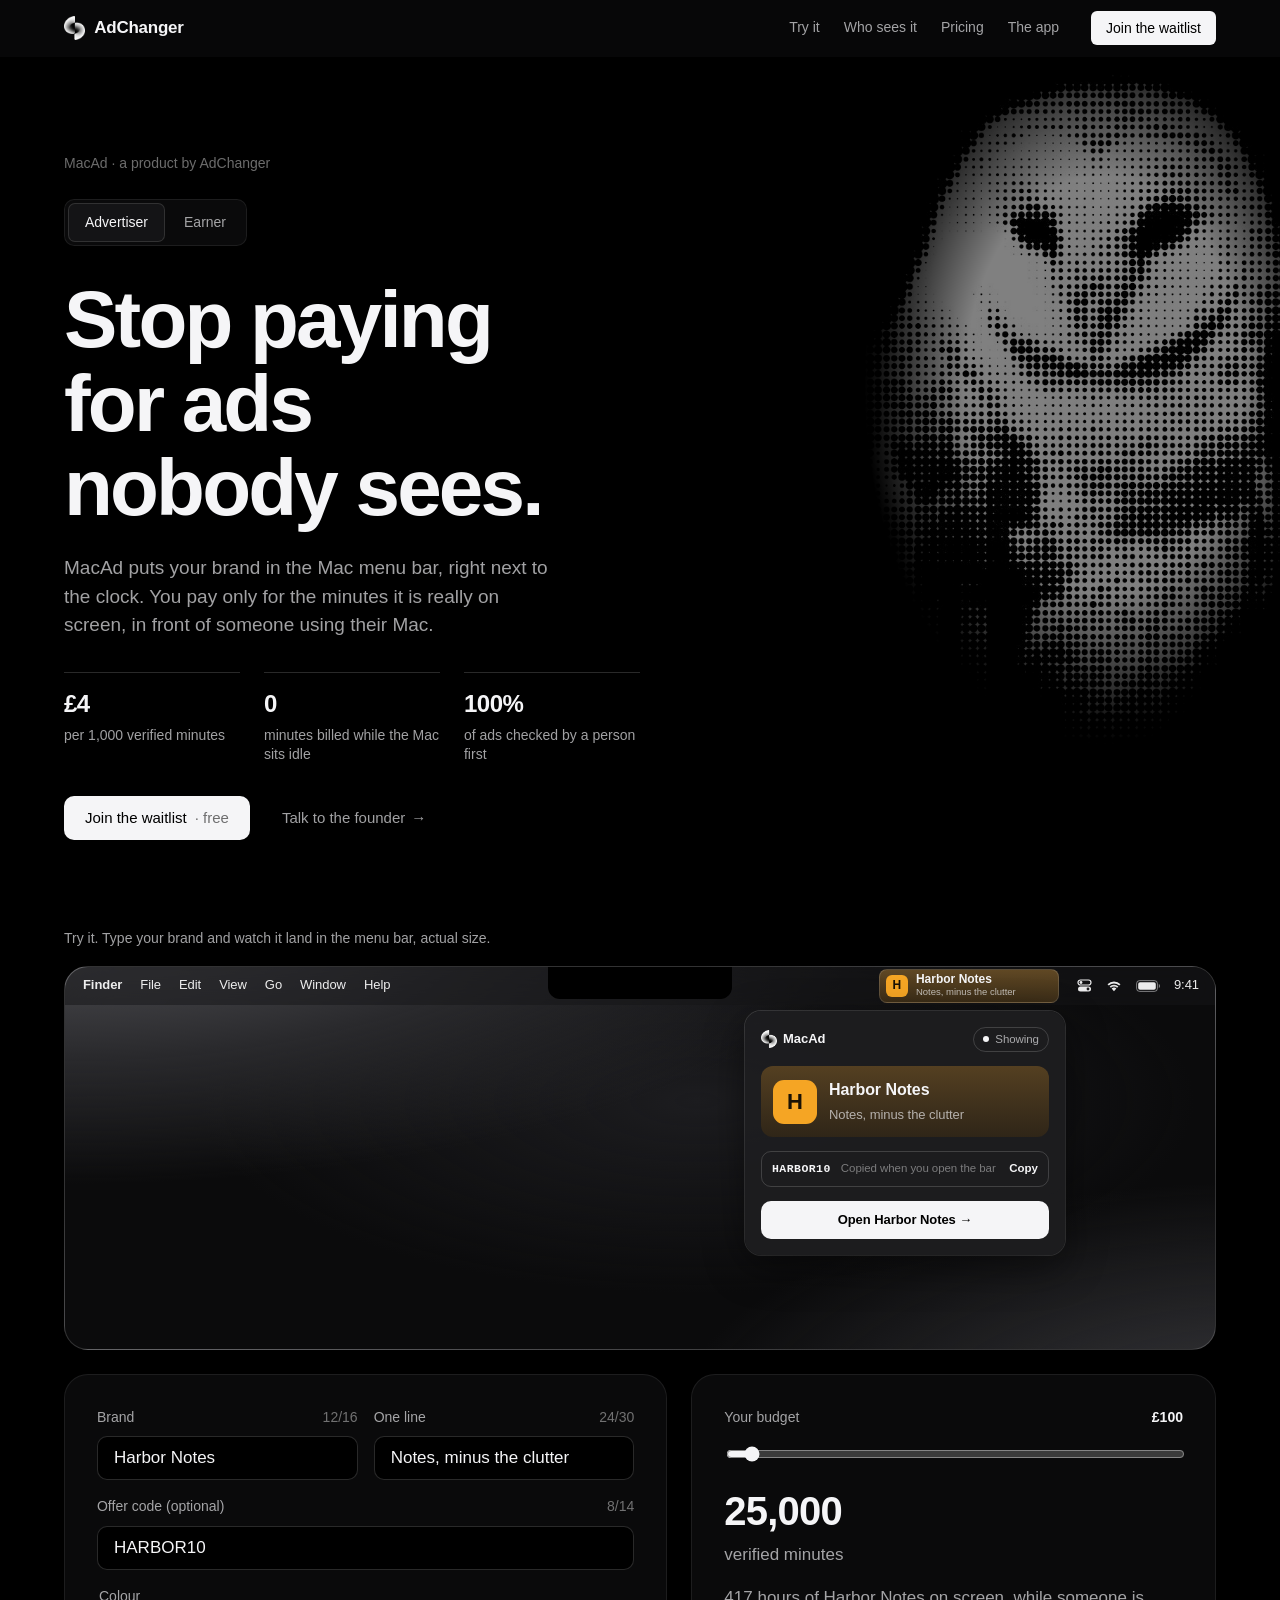
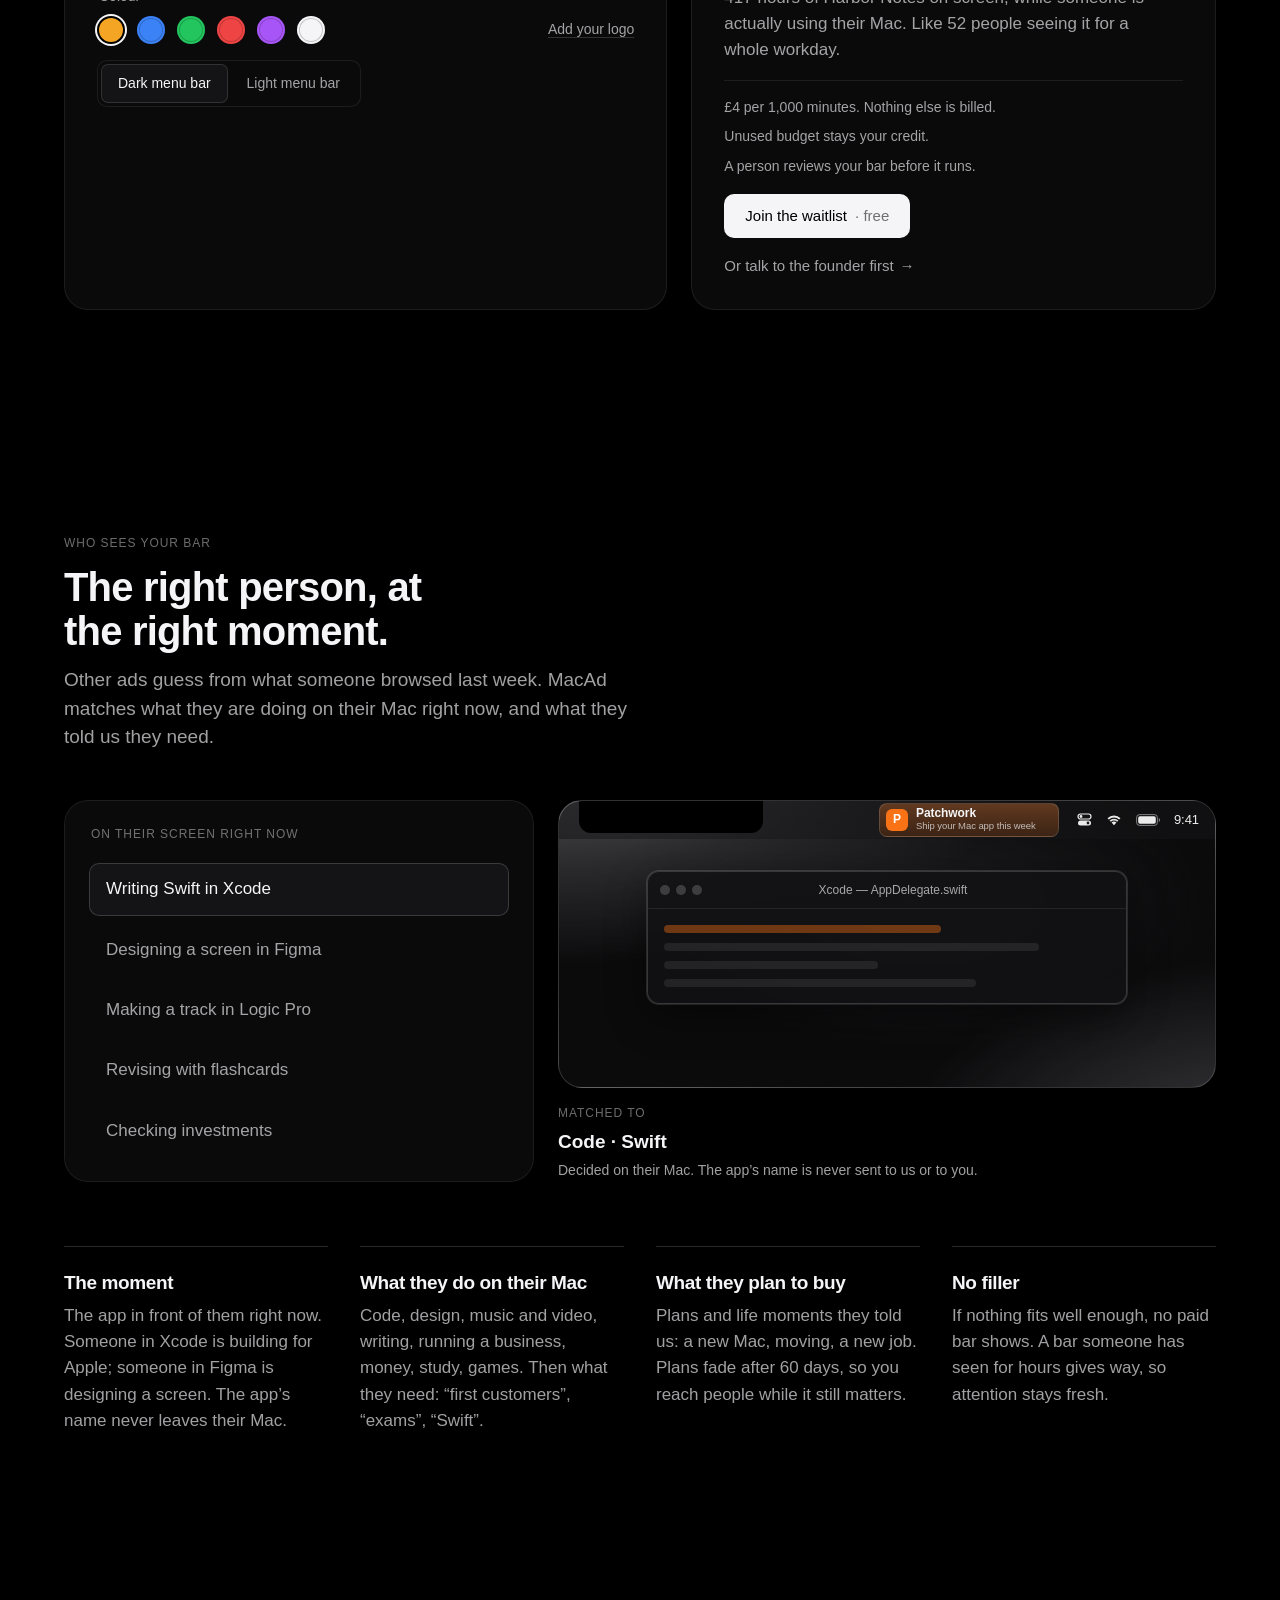
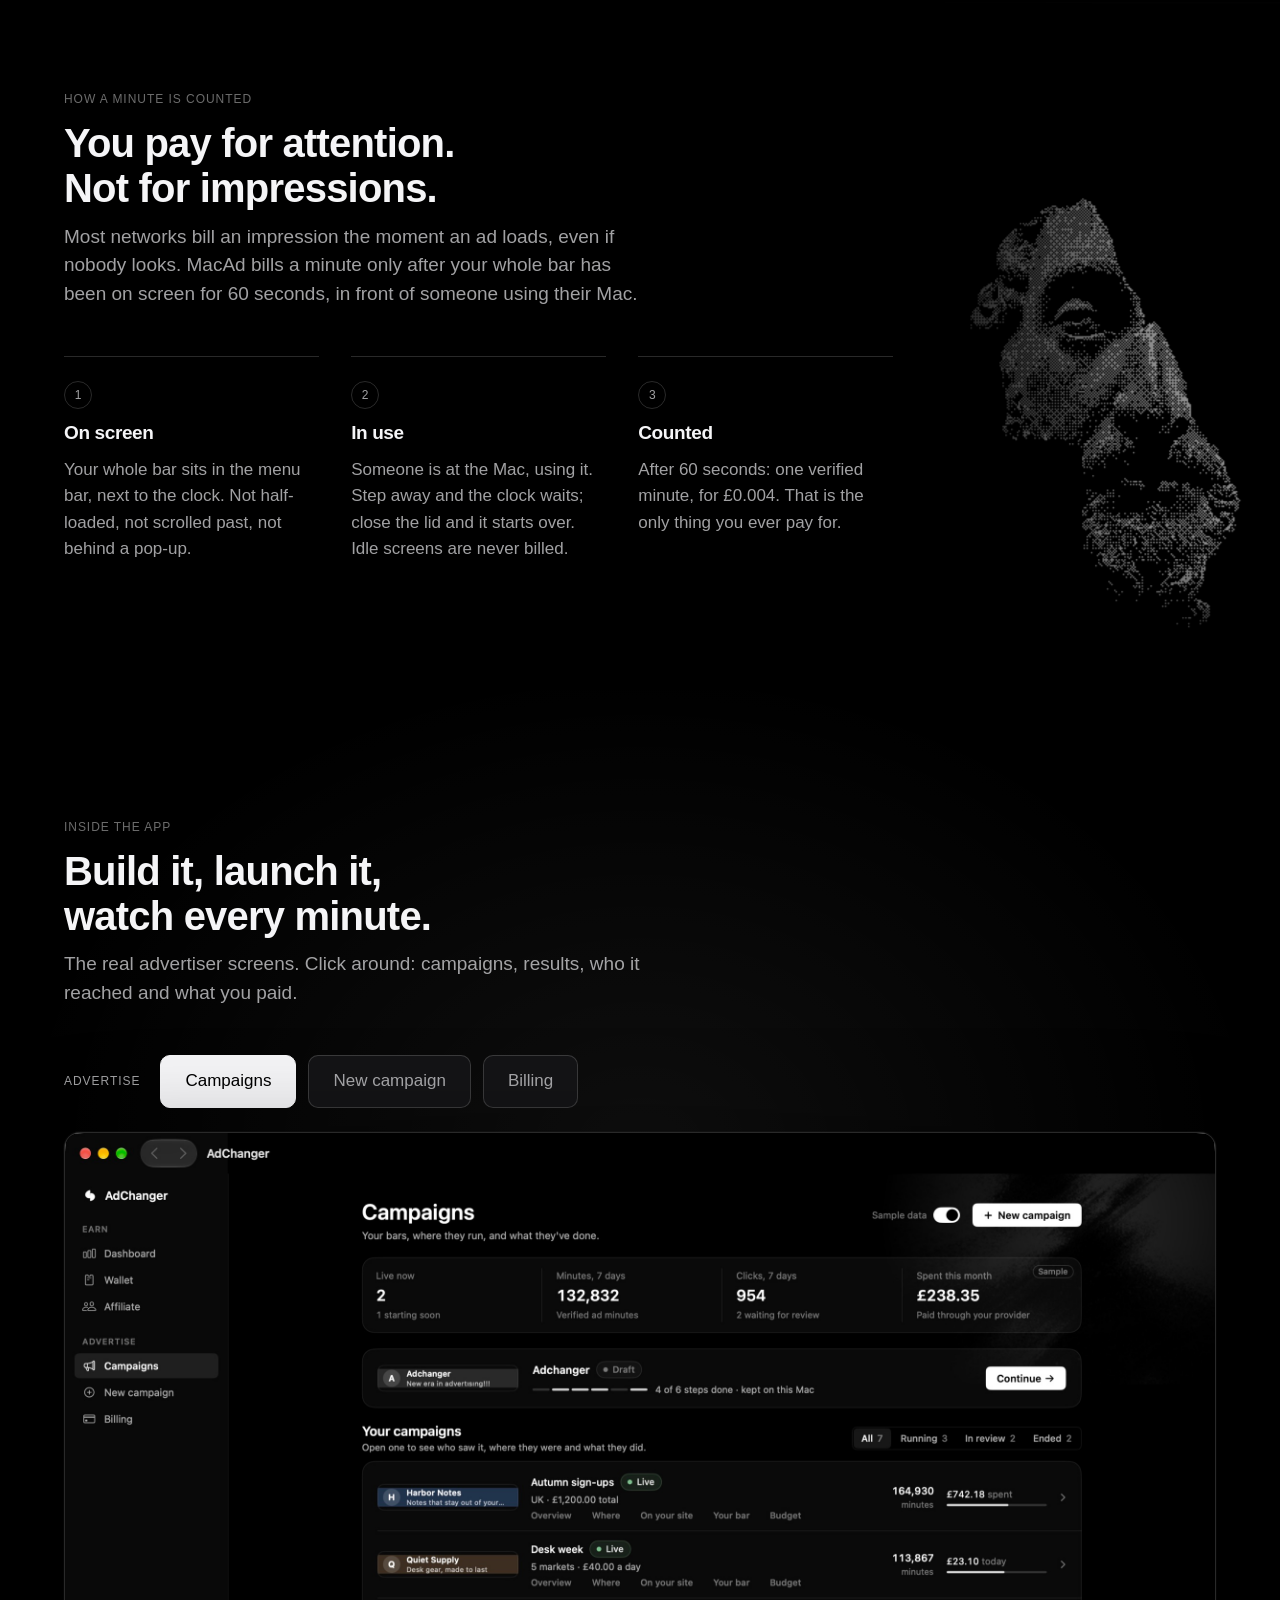
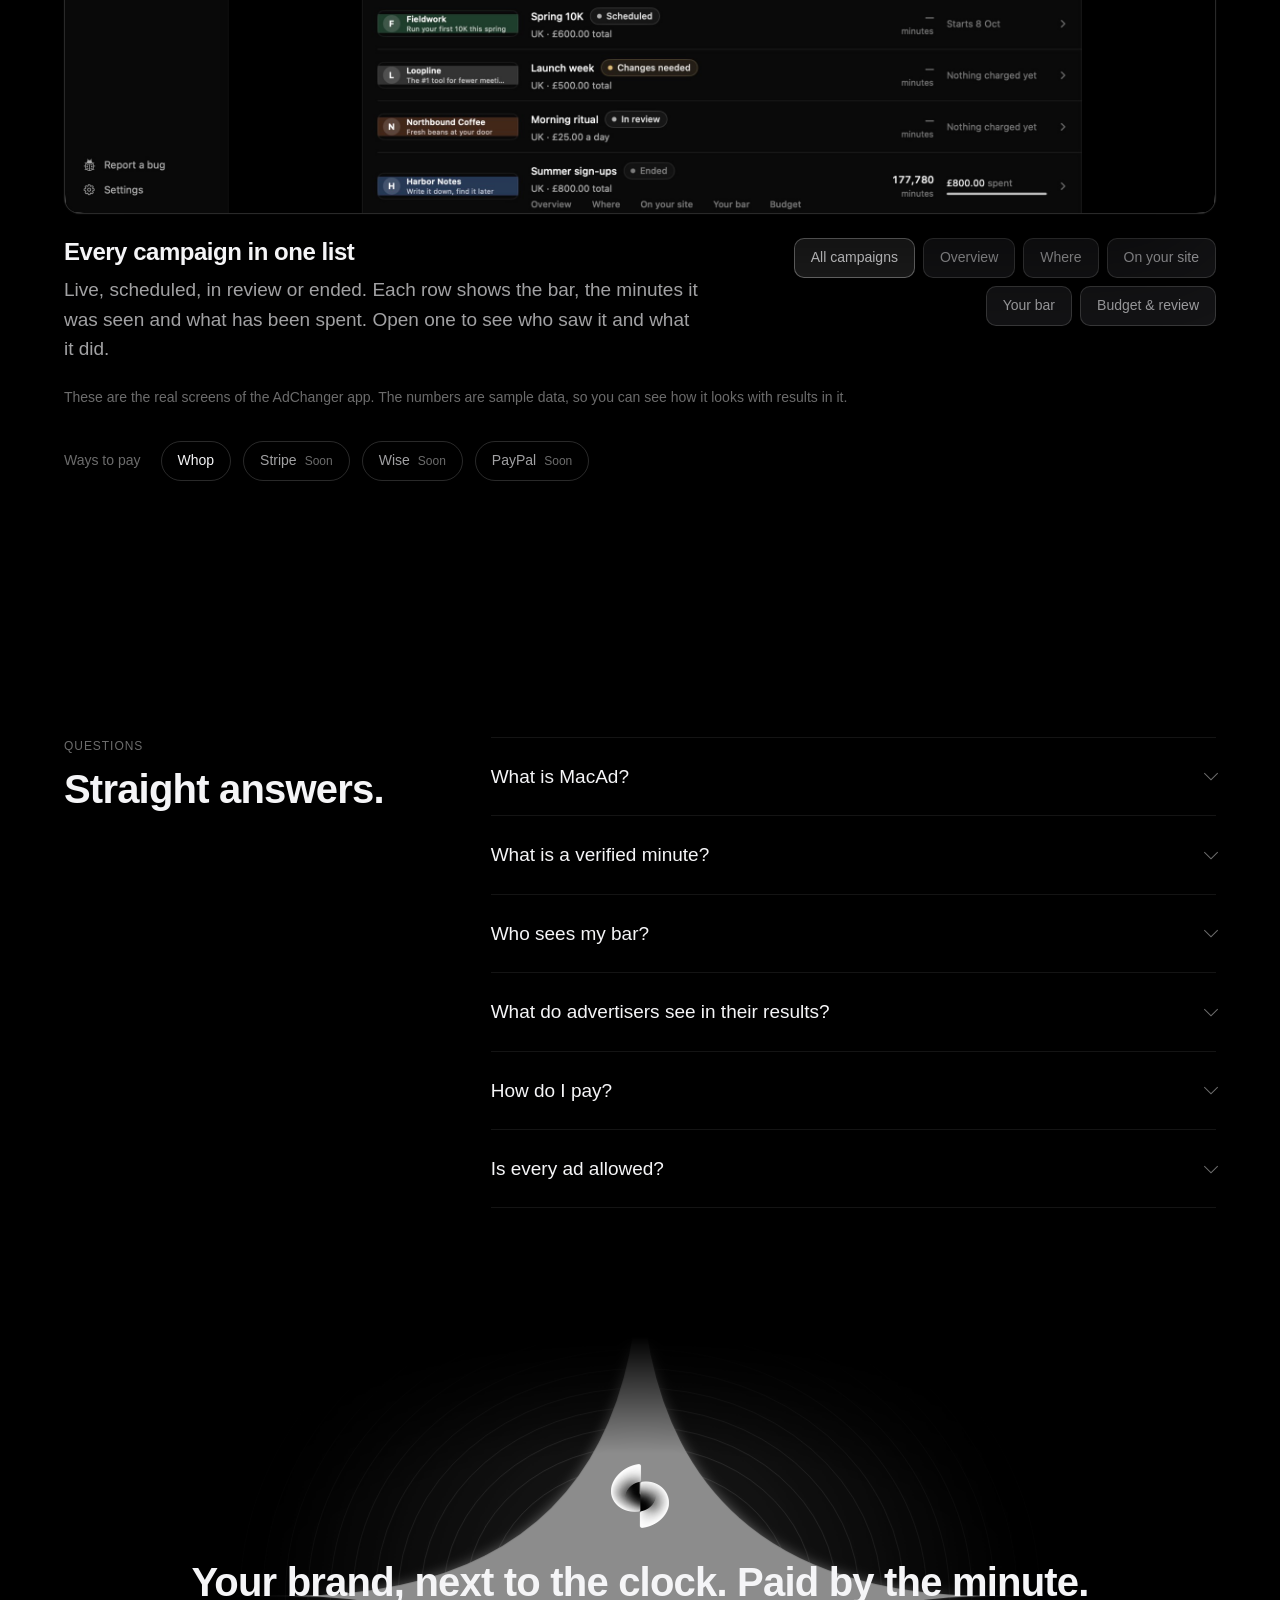
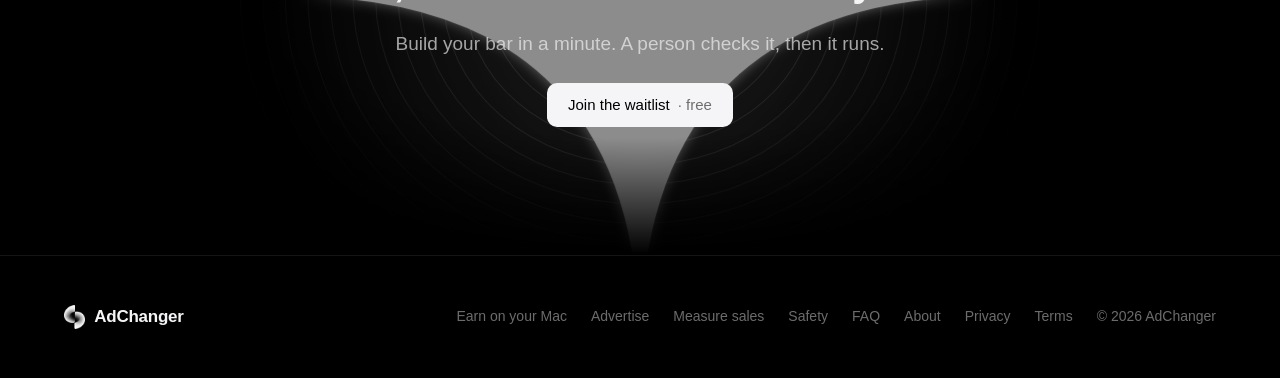
==== commit b36e8115: "Measure sales: /measure guide, tag.js, privacy 5.5" ====
--- a/index.html
+++ b/index.html
@@ -1 +1 @@
-<!DOCTYPE html><html lang="en-GB"><head><meta charSet="utf-8"/><meta name="viewport" content="width=device-width, initial-scale=1"/><link rel="preload" as="image" href="/art/owl.jpg"/><link rel="preload" as="image" href="/brand/adchanger-mark.webp"/><link rel="preload" as="image" href="/app/campaigns.jpg"/><link rel="preload" as="image" href="/app/dashboard.jpg"/><link rel="stylesheet" href="/_next/static/chunks/1jn4bg2-7db2g.css" data-precedence="next"/><link rel="preload" as="script" fetchPriority="low" href="/_next/static/chunks/3s6nzrbk-8mnv.js"/><script src="/_next/static/chunks/19mx3mg6lkumu.js" async=""></script><script src="/_next/static/chunks/3kmozkq6tgqnz.js" async=""></script><script src="/_next/static/chunks/1eh83f1trsv72.js" async=""></script><script src="/_next/static/chunks/turbopack-0ewssgmc2dw5s.js" async=""></script><script src="/_next/static/chunks/3fntmmi971322.js" async=""></script><script src="/_next/static/chunks/0-q-v4_mbfu19.js" async=""></script><script src="/_next/static/chunks/15qmzpprw47gu.js" async=""></script><script src="/_next/static/chunks/0ed0-jrqxzt59.js" async=""></script><script src="/_next/static/chunks/3r86wsry3wsb4.js" async=""></script><script src="/_next/static/chunks/2-pb2pmijsqud.js" async=""></script><meta name="theme-color" content="#000000"/><meta name="color-scheme" content="dark"/><title>AdChanger: ads in the Mac menu bar, paid per verified minute</title><meta name="description" content="MacAd puts one small ad in the Mac menu bar. Brands pay £4 per 1,000 verified minutes and Mac users keep 65% for showing it. It never sees your screen."/><meta name="keywords" content="AdChanger,MacAd,Mac menu bar ad,get paid to show ads on Mac,advertise on Mac,verified minute advertising"/><link rel="canonical" href="https://adchanger.net"/><meta name="google-site-verification" content="8yyIk7ToY5FC8Zqg0zk3n5A7R0QVBRUJBYZy6PHDLxA"/><meta property="og:title" content="AdChanger: ads in the Mac menu bar, paid per verified minute"/><meta property="og:description" content="MacAd puts one small ad in the Mac menu bar. Brands pay £4 per 1,000 verified minutes and Mac users keep 65% for showing it. It never sees your screen."/><meta property="og:url" content="https://adchanger.net"/><meta property="og:site_name" content="AdChanger"/><meta property="og:image" content="https://adchanger.net/opengraph-image.png?opengraph-image.0mc4waf9x-b7e.png"/><meta property="og:image:type" content="image/png"/><meta property="og:image:width" content="1200"/><meta property="og:image:height" content="630"/><meta property="og:type" content="website"/><meta name="twitter:card" content="summary_large_image"/><meta name="twitter:title" content="AdChanger: ads in the Mac menu bar, paid per verified minute"/><meta name="twitter:description" content="MacAd puts one small ad in the Mac menu bar. Brands pay £4 per 1,000 verified minutes and Mac users keep 65% for showing it. It never sees your screen."/><meta name="twitter:image" content="https://adchanger.net/opengraph-image.png?opengraph-image.0mc4waf9x-b7e.png"/><meta name="twitter:image:type" content="image/png"/><meta name="twitter:image:width" content="1200"/><meta name="twitter:image:height" content="630"/><link rel="icon" href="/favicon.ico?favicon.41wjr0k7-8p9p.ico" sizes="48x48" type="image/x-icon"/><link rel="icon" href="/icon.png?icon.1bfr6kqycistk.png" sizes="192x192" type="image/png"/><link rel="apple-touch-icon" href="/apple-icon.png?apple-icon.06wdrku8-lth7.png" sizes="180x180" type="image/png"/><script>document.documentElement.classList.add('js');if(new URLSearchParams(location.search).get('for')==='earner')document.documentElement.dataset.side='earner'</script><script type="application/ld+json">{"@context":"https://schema.org","@type":"Organization","@id":"https://adchanger.net/#organization","name":"AdChanger","url":"https://adchanger.net","logo":{"@type":"ImageObject","url":"https://adchanger.net/brand/adchanger-logo.png","width":512,"height":512},"email":"yigit@adchanger.net","foundingDate":"2026-09","foundingLocation":{"@type":"Place","name":"Istanbul, Türkiye"},"founder":{"@type":"Person","name":"Yiğit Ali Kurt"},"contactPoint":{"@type":"ContactPoint","email":"yigit@adchanger.net","contactType":"customer support","availableLanguage":["English","Turkish"]},"description":"AdChanger is a bootstrapped advertising startup founded in September 2026, building a native macOS platform around a new menu-bar ad surface. Its first product is MacAd."}</script><script type="application/ld+json">{"@context":"https://schema.org","@type":"WebSite","@id":"https://adchanger.net/#website","name":"AdChanger","url":"https://adchanger.net","description":"MacAd puts one small ad in the Mac menu bar. Brands pay £4 per 1,000 verified minutes and Mac users keep 65% for showing it. It never sees your screen.","inLanguage":"en-GB","publisher":{"@id":"https://adchanger.net/#organization"}}</script><script type="application/ld+json">{"@context":"https://schema.org","@type":"SoftwareApplication","@id":"https://adchanger.net/#app","name":"AdChanger","alternateName":"AdChanger for Mac","operatingSystem":"macOS 12 or later","applicationCategory":"BusinessApplication","applicationSubCategory":"Advertising","url":"https://adchanger.net","publisher":{"@id":"https://adchanger.net/#organization"},"isAccessibleForFree":true,"featureList":["MacAd: one small, quiet ad in the Mac menu bar that pays the person who shows it","Paid per verified minute: an ad counts after 60 seconds on screen while the Mac is in use","Advertisers pay £4, €5 or $6 per 1,000 verified minutes; 65% goes to the person showing the ad and 35% to AdChanger","Never sees the screen, keystrokes, microphone, camera, app contents or browsing history","Payments go through Whop (Stripe, Wise and PayPal coming soon); AdChanger never sees card details","A person reviews every ad before it runs"],"description":"MacAd puts one small ad in the Mac menu bar. Brands pay £4 per 1,000 verified minutes and Mac users keep 65% for showing it. It never sees your screen."}</script><script src="/_next/static/chunks/0cz1d0mv5g_q7.js" noModule=""></script></head><body><div hidden=""><!--$--><!--/$--></div><a class="skip-link" href="#main">Skip to content</a><header class="site-header" data-site-header="true"><div class="container site-header__inner"><a aria-label="AdChanger home" class="brand" href="/"><img alt="" loading="lazy" width="21" height="24" decoding="async" data-nimg="1" class="brand__mark" style="color:transparent;height:24px" src="/brand/adchanger-mark.webp"/><span class="brand__name">AdChanger</span></a><div class="site-header__nav"><nav class="site-header__links" aria-label="Sections"><a class="site-header__link" href="/#try">Try it</a><a class="site-header__link" href="/#reach" data-only="advertiser">Who sees it</a><a class="site-header__link" href="/#how" data-only="advertiser">Pricing</a><a class="site-header__link" href="/#results" data-only="advertiser">The app</a><a class="site-header__link" href="/#earn" data-only="earner">What you earn</a><a class="site-header__link" href="/#app" data-only="earner">The app</a><a class="site-header__link" href="/#privacy" data-only="earner">Privacy</a></nav><a class="button button--primary button--small" href="mailto:yigit@adchanger.net?subject=Waitlist%3A%20Download%20for%20Mac" title="Opens an email. We write back when the download is ready.">Join the waitlist</a></div></div></header><main id="main"><script type="application/ld+json">{"@context":"https://schema.org","@type":"FAQPage","mainEntity":[{"@type":"Question","name":"What is MacAd?","acceptedAnswer":{"@type":"Answer","text":"One small bar in the Mac menu bar, next to the clock, that shows your brand to people who chose to see ads and are paid for it. You build the bar, pick who sees it and pay only for verified minutes. MacAd is a product by AdChanger: you set it up in the AdChanger app."}},{"@type":"Question","name":"What is a verified minute?","acceptedAnswer":{"@type":"Answer","text":"A minute counts only after the ad has been on screen for 60 seconds while you are actually using your Mac. Step away and the clock waits. Close the lid and it starts over. Advertisers pay for verified minutes and nothing else."}},{"@type":"Question","name":"Who sees my bar?","acceptedAnswer":{"@type":"Answer","text":"People whose Mac fits your campaign: the countries and cities you pick, what they do on their Mac, what they are into and what they plan to buy, in words they chose themselves. On top, the moment: the app in front of them right now. If nothing fits well enough, no paid bar shows, so you never pay for filler."}},{"@type":"Question","name":"What do advertisers see in their results?","acceptedAnswer":{"@type":"Answer","text":"Verified minutes and spend, then how many people saw the bar, clicked it, reached your page and became customers. Results by place never single anyone out: places with fewer than 5 people are grouped together. You set a hard budget limit, and when it is used up the bar stops."}},{"@type":"Question","name":"How do I pay?","acceptedAnswer":{"@type":"Answer","text":"Through Whop, for now (Stripe, Wise and PayPal are coming soon). Whop takes the card, and AdChanger never sees it. You add your budget before a campaign runs; it is spent minute by minute, and whatever isn’t spent stays your credit."}},{"@type":"Question","name":"Is every ad allowed?","acceptedAnswer":{"@type":"Answer","text":"A person reviews every bar, its link and the page it opens before it runs. Gambling, adult content and prescription drugs are never shown, and sensitive subjects get a closer look."}},{"@type":"Question","name":"What is AdChanger?","acceptedAnswer":{"@type":"Answer","text":"AdChanger is a Mac app that puts one small, quiet ad in your menu bar and pays you for every minute it is seen. Businesses use the same app to build the ad, choose who sees it and pay only for verified minutes. Its first product is MacAd, the ad in the menu bar."}},{"@type":"Question","name":"How much can I earn?","acceptedAnswer":{"@type":"Answer","text":"An advertiser pays £4 for 1,000 verified minutes (€5 or $6 in euros and dollars), and you keep 65% of that: £2.60 per 1,000 minutes. With someone’s affiliate code you keep 70%, they get 5% and AdChanger keeps 25%. An 8-hour day with an ad running the whole time comes to about £1.25. What you really earn depends on the ads running for your country and how long your Mac is awake and in use, so we promise no fixed number."}},{"@type":"Question","name":"Is AdChanger safe?","acceptedAnswer":{"@type":"Answer","text":"It is built to see as little as possible. To count a minute, MacAd only checks whether your Mac is awake and in use. It never sees your screen, what you type, your microphone or camera, what is inside your apps or your browsing history, and it needs no Accessibility or screen-recording permission. You can pause, snooze or stop it at any time, and a person reviews every ad before it runs."}},{"@type":"Question","name":"How do I get paid?","acceptedAnswer":{"@type":"Answer","text":"Through Whop, for now (Stripe, Wise and PayPal are coming soon). Each minute’s earnings wait 3 days, then you can withdraw from £10, as often as you like. Whop checks your ID once and keeps your bank details; AdChanger never sees them."}},{"@type":"Question","name":"What is a verified minute?","acceptedAnswer":{"@type":"Answer","text":"A minute counts only after the ad has been on screen for 60 seconds while you are actually using your Mac. Step away and the clock waits. Close the lid and it starts over. Advertisers pay for verified minutes and nothing else."}},{"@type":"Question","name":"Who can use it, and where?","acceptedAnswer":{"@type":"Answer","text":"Anyone with a Mac, in any country, can earn; an ad only shows in the countries its advertiser picked. Advertisers can run ads anywhere in the world. The UK is our first market."}},{"@type":"Question","name":"Can I turn it off?","acceptedAnswer":{"@type":"Answer","text":"Always. Pause it, snooze it, or stop it from the menu bar. You never need to uninstall anything."}},{"@type":"Question","name":"When can I download it?","acceptedAnswer":{"@type":"Answer","text":"Soon. The Mac app is being built now, and the download will be right here the day it’s ready."}}]}</script><section class="hero"><div class="hero__art hero__art--owl" aria-hidden="true" data-only="advertiser"><img alt="" width="683" height="1024" decoding="async" data-nimg="1" style="color:transparent" src="/art/owl.jpg"/></div><div class="hero__art" aria-hidden="true" data-scroll="true" data-only="earner"><img alt="" loading="lazy" width="900" height="1599" decoding="async" data-nimg="1" style="color:transparent" src="/art/moths.webp"/></div><div class="container hero__inner enter"><p class="hero__kicker">MacAd <span>· a product by AdChanger</span></p><div class="hero__copy"><fieldset class="worth__currencies hero__switch"><legend class="visually-hidden">Show the page for</legend><button type="button" class="worth__currency" aria-pressed="true">Advertiser</button><button type="button" class="worth__currency" aria-pressed="false">Earner</button></fieldset><div class="hero__swap" data-for="advertiser"><h1 class="hero__title">Stop paying for ads nobody sees.</h1><p class="hero__lead">MacAd puts your brand in the Mac menu bar, right next to the clock. You pay only for the minutes it is really on screen, in front of someone using their Mac.</p><ul class="hero__stats"><li><strong>£4</strong><span>per 1,000 verified minutes</span></li><li><strong>0</strong><span>minutes billed while the Mac sits idle</span></li><li><strong>100%</strong><span>of ads checked by a person first</span></li></ul><div class="hero__actions"><a class="button button--primary" href="mailto:yigit@adchanger.net?subject=Waitlist%3A%20Build%20your%20bar" title="Opens an email. We write back when the download is ready.">Join the waitlist <span class="button__note">· free</span></a><a class="text-link text-link--arrow" href="mailto:yigit@adchanger.net?subject=MacAd">Talk to the founder</a></div></div></div><div class="hero__demo" id="try" data-for="advertiser"><p class="hero__try">Try it. Type your brand and watch it land in the menu bar, actual size.</p><div class="builder" style="--brand:#f5a524;--brand-ink:#1a1205"><div class="menubar-demo__stage builder__stage" data-tone="dark"><div class="menubar" data-tone="dark" data-state="running"><div class="menubar__left" aria-hidden="true"><strong>Finder</strong><span>File</span><span>Edit</span><span>View</span><span>Go</span><span>Window</span><span>Help</span></div><div class="menubar__notch" aria-hidden="true"></div><div class="menubar__right"><div class="mac-ad-slot"><button type="button" class="sponsor-bar" aria-expanded="true" aria-controls="_R_2lidbtb_-pop" aria-label="Harbor Notes: Notes, minus the clutter. Your bar, actual size. Click to open what people see."><span class="sponsor-tile" aria-hidden="true">H</span><span class="mac-ad__text" aria-hidden="true"><span class="mac-ad__name">Harbor Notes</span><span class="mac-ad__copy">Notes, minus the clutter</span></span></button><div class="popover" id="_R_2lidbtb_-pop" data-open="true"><div class="popover__header"><span class="popover__app"><img alt="" loading="eager" width="16" height="18" decoding="async" data-nimg="1" class="brand__mark" style="color:transparent;height:18px" src="/brand/adchanger-mark.webp"/>MacAd</span><span class="popover__badge popover__badge--status" data-state="running">Showing</span></div><div class="offer"><span class="sponsor-tile sponsor-tile--large" aria-hidden="true">H</span><span><strong>Harbor Notes</strong><span>Notes, minus the clutter</span></span></div><div class="offer__code"><b>HARBOR10</b><span>Copied when you open the bar</span><button type="button">Copy</button></div><span class="offer__visit">Open <!-- -->Harbor Notes<!-- --> →</span></div></div><span class="menubar__icons" aria-hidden="true"><svg aria-hidden="true" width="15" height="15" viewBox="0 0 15 15" fill="none"><rect x="1" y="2" width="13" height="5" rx="2.5" stroke="currentColor" stroke-width="1.2"></rect><circle cx="4" cy="4.5" r="1.4" fill="currentColor"></circle><rect x="1" y="8.5" width="13" height="5" rx="2.5" fill="currentColor"></rect><circle cx="11" cy="11" r="1.4" fill="var(--menubar-bg-solid, #1a1a1c)"></circle></svg><svg aria-hidden="true" width="16" height="13" viewBox="0 0 16 13" fill="currentColor"><path d="M8 12.2 5.6 9.6a3.4 3.4 0 0 1 4.8 0L8 12.2Z"></path><path d="M3.6 7.5a6.2 6.2 0 0 1 8.8 0l-1.3 1.3a4.4 4.4 0 0 0-6.2 0L3.6 7.5Z" fill-opacity="0.95"></path><path d="M1.5 5.3a9.2 9.2 0 0 1 13 0l-1.3 1.3a7.4 7.4 0 0 0-10.4 0L1.5 5.3Z"></path></svg><svg aria-hidden="true" width="24" height="12" viewBox="0 0 24 12" fill="none"><rect x="0.6" y="0.6" width="20.8" height="10.8" rx="3" stroke="currentColor" stroke-opacity="0.5"></rect><rect x="2.2" y="2.2" width="17.6" height="7.6" rx="1.8" fill="currentColor"></rect><path d="M22.8 4v4c.7-.2 1.2-1 1.2-2s-.5-1.8-1.2-2Z" fill="currentColor" fill-opacity="0.5"></path></svg></span><span class="menubar__time" aria-hidden="true">9:41</span></div></div></div><div class="builder__panel"><form class="builder__fields"><div class="builder__field"><label for="_R_2lidbtb_-name">Brand<span>12<!-- -->/<!-- -->16</span></label><input id="_R_2lidbtb_-name" maxLength="16" autoComplete="off" spellCheck="false" value="Harbor Notes"/></div><div class="builder__field"><label for="_R_2lidbtb_-line">One line<span>24<!-- -->/<!-- -->30</span></label><input id="_R_2lidbtb_-line" maxLength="30" autoComplete="off" spellCheck="false" value="Notes, minus the clutter"/></div><div class="builder__field"><label for="_R_2lidbtb_-code">Offer code (optional)<span>8<!-- -->/<!-- -->14</span></label><input id="_R_2lidbtb_-code" maxLength="14" autoComplete="off" spellCheck="false" value="HARBOR10"/></div><fieldset class="builder__swatches"><legend>Colour</legend><button type="button" aria-label="Amber" aria-pressed="true" style="background:#f5a524"></button><button type="button" aria-label="Blue" aria-pressed="false" style="background:#3b82f6"></button><button type="button" aria-label="Green" aria-pressed="false" style="background:#22c55e"></button><button type="button" aria-label="Red" aria-pressed="false" style="background:#ef4444"></button><button type="button" aria-label="Violet" aria-pressed="false" style="background:#a855f7"></button><button type="button" aria-label="White" aria-pressed="false" style="background:#f5f5f7"></button><label class="builder__logo"><input type="file" accept="image/*"/>Add your logo</label></fieldset><fieldset class="worth__currencies builder__tone"><legend class="visually-hidden">Menu bar</legend><button type="button" class="worth__currency" aria-pressed="true">Dark menu bar</button><button type="button" class="worth__currency" aria-pressed="false">Light menu bar</button></fieldset></form><div class="builder__budget"><label for="_R_2lidbtb_-budget">Your budget <output>£100</output></label><input id="_R_2lidbtb_-budget" type="range" min="20" max="2000" step="20" value="100"/><p class="builder__minutes" aria-live="polite"><strong>25,000</strong> verified minutes</p><p class="builder__plain">417<!-- --> hours of <!-- -->Harbor Notes<!-- --> on screen, while someone is actually using their Mac. Like <!-- -->52<!-- --> people seeing it for a whole workday.</p><ul class="builder__terms"><li>£<!-- -->4<!-- --> per 1,000 minutes. Nothing else is billed.</li><li>Unused budget stays your credit.</li><li>A person reviews your bar before it runs.</li></ul><a class="button button--primary" href="mailto:yigit@adchanger.net?subject=Waitlist%3A%20Put%20Harbor%20Notes%20in%20the%20menu%20bar" title="Opens an email. We write back when the download is ready.">Join the waitlist <span class="button__note">· free</span></a><a class="text-link text-link--arrow" href="mailto:yigit@adchanger.net?subject=MacAd%20for%20Harbor%20Notes">Or talk to the founder first</a></div></div></div></div></div></section><section class="section chapter" id="reach" data-only="advertiser"><div class="container"><div class="chapter__head"><p class="eyebrow reveal">Who sees your bar</p><h2 class="reveal" style="--reveal-delay:80ms">The right person, at the right moment.</h2><p class="lead reveal" style="--reveal-delay:160ms">Other ads guess from what someone browsed last week. MacAd matches what they are doing on their Mac right now, and what they told us they need.</p></div><div class="reveal reveal--block" style="--reveal-delay:200ms"><div class="moment" style="--brand:#f97316;--brand-ink:#fff"><fieldset class="moment__doing"><legend>On their screen right now</legend><button type="button" aria-pressed="true">Writing Swift in Xcode</button><button type="button" aria-pressed="false">Designing a screen in Figma</button><button type="button" aria-pressed="false">Making a track in Logic Pro</button><button type="button" aria-pressed="false">Revising with flashcards</button><button type="button" aria-pressed="false">Checking investments</button></fieldset><div class="moment__result"><div class="menubar-demo__stage moment__stage"><div class="menubar" data-tone="dark" data-state="running"><div class="menubar__left" aria-hidden="true"><strong>Xcode</strong><span>File</span><span>Edit</span><span>View</span><span>Go</span><span>Window</span><span>Help</span></div><div class="menubar__notch" aria-hidden="true"></div><div class="menubar__right"><div class="mac-ad-slot"><span class="sponsor-bar moment__bar" style="--brand:#f97316;--brand-ink:#fff"><span class="sponsor-tile" aria-hidden="true">P</span><span class="mac-ad__text"><span class="mac-ad__name">Patchwork</span><span class="mac-ad__copy">Ship your Mac app this week</span></span></span></div><span class="menubar__icons" aria-hidden="true"><svg aria-hidden="true" width="15" height="15" viewBox="0 0 15 15" fill="none"><rect x="1" y="2" width="13" height="5" rx="2.5" stroke="currentColor" stroke-width="1.2"></rect><circle cx="4" cy="4.5" r="1.4" fill="currentColor"></circle><rect x="1" y="8.5" width="13" height="5" rx="2.5" fill="currentColor"></rect><circle cx="11" cy="11" r="1.4" fill="var(--menubar-bg-solid, #1a1a1c)"></circle></svg><svg aria-hidden="true" width="16" height="13" viewBox="0 0 16 13" fill="currentColor"><path d="M8 12.2 5.6 9.6a3.4 3.4 0 0 1 4.8 0L8 12.2Z"></path><path d="M3.6 7.5a6.2 6.2 0 0 1 8.8 0l-1.3 1.3a4.4 4.4 0 0 0-6.2 0L3.6 7.5Z" fill-opacity="0.95"></path><path d="M1.5 5.3a9.2 9.2 0 0 1 13 0l-1.3 1.3a7.4 7.4 0 0 0-10.4 0L1.5 5.3Z"></path></svg><svg aria-hidden="true" width="24" height="12" viewBox="0 0 24 12" fill="none"><rect x="0.6" y="0.6" width="20.8" height="10.8" rx="3" stroke="currentColor" stroke-opacity="0.5"></rect><rect x="2.2" y="2.2" width="17.6" height="7.6" rx="1.8" fill="currentColor"></rect><path d="M22.8 4v4c.7-.2 1.2-1 1.2-2s-.5-1.8-1.2-2Z" fill="currentColor" fill-opacity="0.5"></path></svg></span><span class="menubar__time" aria-hidden="true">9:41</span></div></div><div class="moment__window" aria-hidden="true"><div class="moment__titlebar"><i></i><i></i><i></i><span>Xcode<!-- --> — <!-- -->AppDelegate.swift</span></div><div class="moment__lines"><b></b><b></b><b></b><b></b></div></div></div><p class="moment__why" aria-live="polite"><span>Matched to</span> <!-- -->Code · Swift<small>Decided on their Mac. The app’s name is never sent to us or to you.</small></p></div></div></div><ul class="reach"><li class="reveal" style="--reveal-delay:0ms"><h3>The moment</h3><p>The app in front of them right now. Someone in Xcode is building for Apple; someone in Figma is designing a screen. The app’s name never leaves their Mac.</p></li><li class="reveal" style="--reveal-delay:80ms"><h3>What they do on their Mac</h3><p>Code, design, music and video, writing, running a business, money, study, games. Then what they need: “first customers”, “exams”, “Swift”.</p></li><li class="reveal" style="--reveal-delay:160ms"><h3>What they plan to buy</h3><p>Plans and life moments they told us: a new Mac, moving, a new job. Plans fade after 60 days, so you reach people while it still matters.</p></li><li class="reveal" style="--reveal-delay:240ms"><h3>No filler</h3><p>If nothing fits well enough, no paid bar shows. A bar someone has seen for hours gives way, so attention stays fresh.</p></li></ul></div></section><section class="section chapter chapter--minute" id="how" data-only="advertiser"><div class="container"><div class="minute__art minute__art--advertiser" aria-hidden="true" data-scroll="true"><img alt="" loading="lazy" width="736" height="1308" decoding="async" data-nimg="1" style="color:transparent" src="/art/statue.jpg"/></div><div class="chapter__head"><p class="eyebrow reveal">How a minute is counted</p><h2 class="reveal" style="--reveal-delay:80ms">You pay for attention. Not for impressions.</h2><p class="lead reveal" style="--reveal-delay:160ms">Most networks bill an impression the moment an ad loads, even if nobody looks. MacAd bills a minute only after your whole bar has been on screen for 60 seconds, in front of someone using their Mac.</p></div><ol class="how"><li class="reveal" style="--reveal-delay:0ms"><span class="how__step">1</span><h3>On screen</h3><p>Your whole bar sits in the menu bar, next to the clock. Not half-loaded, not scrolled past, not behind a pop-up.</p></li><li class="reveal" style="--reveal-delay:90ms"><span class="how__step">2</span><h3>In use</h3><p>Someone is at the Mac, using it. Step away and the clock waits; close the lid and it starts over. Idle screens are never billed.</p></li><li class="reveal" style="--reveal-delay:180ms"><span class="how__step">3</span><h3>Counted</h3><p>After 60 seconds: one verified minute, for £0.004. That is the only thing you ever pay for.</p></li></ol></div></section><section class="section chapter chapter--app" id="results" data-only="advertiser"><div class="container"><div class="chapter__head"><p class="eyebrow reveal">Inside the app</p><h2 class="reveal" style="--reveal-delay:80ms">Build it, launch it, watch every minute.</h2><p class="lead reveal" style="--reveal-delay:160ms">The real advertiser screens. Click around: campaigns, results, who it reached and what you paid.</p></div><div class="reveal reveal--block" style="--reveal-delay:200ms"><div class="showcase"><fieldset class="showcase__nav"><legend class="visually-hidden">Pages of the AdChanger app</legend><div class="showcase__group"><span class="showcase__grouplabel">Advertise</span><button class="showcase__pill" type="button" aria-pressed="true">Campaigns</button><button class="showcase__pill" type="button" aria-pressed="false">New campaign</button><button class="showcase__pill" type="button" aria-pressed="false">Billing</button></div></fieldset><div class="showcase__window"><img class="showcase__layer" data-active="true" src="/app/campaigns.jpg" width="2400" height="1422" alt="The Campaigns page: totals for the week and a list of campaigns with their state, verified minutes and spend." decoding="async" draggable="false"/><img class="showcase__layer" data-active="false" width="2400" height="1422" alt="" aria-hidden="true" decoding="async" draggable="false"/><img class="showcase__layer" data-active="false" width="2400" height="1422" alt="" aria-hidden="true" decoding="async" draggable="false"/><img class="showcase__layer" data-active="false" width="2400" height="1422" alt="" aria-hidden="true" decoding="async" draggable="false"/><img class="showcase__layer" data-active="false" width="2400" height="1422" alt="" aria-hidden="true" decoding="async" draggable="false"/><img class="showcase__layer" data-active="false" width="2400" height="1422" alt="" aria-hidden="true" decoding="async" draggable="false"/><img class="showcase__layer" data-active="false" width="2400" height="1422" alt="" aria-hidden="true" decoding="async" draggable="false"/><img class="showcase__layer" data-active="false" width="2400" height="1422" alt="" aria-hidden="true" decoding="async" draggable="false"/><img class="showcase__layer" data-active="false" width="2400" height="1422" alt="" aria-hidden="true" decoding="async" draggable="false"/><img class="showcase__layer" data-active="false" width="2400" height="1422" alt="" aria-hidden="true" decoding="async" draggable="false"/><div class="showcase__hotspots"><button class="showcase__hotspot showcase__hotspot--nav" type="button" style="left:0.8%;top:32.3%;width:12.6%;height:3.8%" aria-label="Campaigns" tabindex="-1"></button><button class="showcase__hotspot showcase__hotspot--nav" type="button" style="left:0.8%;top:36.2%;width:12.6%;height:3.8%" aria-label="New campaign" tabindex="-1"></button><button class="showcase__hotspot showcase__hotspot--nav" type="button" style="left:0.8%;top:40%;width:12.6%;height:3.8%" aria-label="Billing" tabindex="-1"></button><button class="showcase__hotspot showcase__hotspot--row" type="button" style="left:25.8%;top:48.9%;width:62.6%;height:9.3%" aria-label="Open Autumn sign-ups" tabindex="-1"></button><button class="showcase__hotspot showcase__hotspot--row" type="button" style="left:25.8%;top:58.7%;width:62.6%;height:9.3%" aria-label="Open Desk week" tabindex="-1"></button><button class="showcase__hotspot showcase__hotspot--row" type="button" style="left:78.9%;top:10.5%;width:9.5%;height:3.4%" aria-label="New campaign" tabindex="-1"></button></div></div><div class="showcase__caption"><div class="showcase__text"><h3>Every campaign in one list</h3><p>Live, scheduled, in review or ended. Each row shows the bar, the minutes it was seen and what has been spent. Open one to see who saw it and what it did.</p></div><fieldset class="showcase__tabs"><legend class="visually-hidden">Screens in this part of the app</legend><button class="showcase__tab" type="button" aria-pressed="true">All campaigns</button><button class="showcase__tab" type="button" aria-pressed="false">Overview</button><button class="showcase__tab" type="button" aria-pressed="false">Where</button><button class="showcase__tab" type="button" aria-pressed="false">On your site</button><button class="showcase__tab" type="button" aria-pressed="false">Your bar</button><button class="showcase__tab" type="button" aria-pressed="false">Budget &amp; review</button></fieldset></div><p class="showcase__note">These are the real screens of the AdChanger app. The numbers are sample data, so you can see how it looks with results in it.</p></div></div><div class="reveal reveal--block" style="--reveal-delay:240ms"><ul class="worth__methods" aria-label="Payment methods"><li class="worth__methodlabel">Ways to pay</li><li class="worth__method">Whop</li><li class="worth__method worth__method--soon">Stripe<!-- --> <small>Soon</small></li><li class="worth__method worth__method--soon">Wise<!-- --> <small>Soon</small></li><li class="worth__method worth__method--soon">PayPal<!-- --> <small>Soon</small></li></ul></div></div></section><section class="section chapter" id="faq" data-only="advertiser"><div class="container faq-layout"><div class="faq-layout__head"><p class="eyebrow reveal">Questions</p><h2 class="reveal" style="--reveal-delay:80ms">Straight answers.</h2></div><div class="reveal reveal--block" style="--reveal-delay:160ms"><div class="faq"><details class="faq__item"><summary class="faq__question">What is MacAd?</summary><div class="faq__answer">One small bar in the Mac menu bar, next to the clock, that shows your brand to people who chose to see ads and are paid for it. You build the bar, pick who sees it and pay only for verified minutes. MacAd is a product by AdChanger: you set it up in the AdChanger app.</div></details><details class="faq__item"><summary class="faq__question">What is a verified minute?</summary><div class="faq__answer">A minute counts only after the ad has been on screen for 60 seconds while you are actually using your Mac. Step away and the clock waits. Close the lid and it starts over. Advertisers pay for verified minutes and nothing else.</div></details><details class="faq__item"><summary class="faq__question">Who sees my bar?</summary><div class="faq__answer">People whose Mac fits your campaign: the countries and cities you pick, what they do on their Mac, what they are into and what they plan to buy, in words they chose themselves. On top, the moment: the app in front of them right now. If nothing fits well enough, no paid bar shows, so you never pay for filler.</div></details><details class="faq__item"><summary class="faq__question">What do advertisers see in their results?</summary><div class="faq__answer">Verified minutes and spend, then how many people saw the bar, clicked it, reached your page and became customers. Results by place never single anyone out: places with fewer than 5 people are grouped together. You set a hard budget limit, and when it is used up the bar stops.</div></details><details class="faq__item"><summary class="faq__question">How do I pay?</summary><div class="faq__answer">Through Whop, for now (Stripe, Wise and PayPal are coming soon). Whop takes the card, and AdChanger never sees it. You add your budget before a campaign runs; it is spent minute by minute, and whatever isn’t spent stays your credit.</div></details><details class="faq__item"><summary class="faq__question">Is every ad allowed?</summary><div class="faq__answer">A person reviews every bar, its link and the page it opens before it runs. Gambling, adult content and prescription drugs are never shown, and sensitive subjects get a closer look.</div></details></div></div></div></section><section class="section closing" data-only="advertiser"><div class="backdrop backdrop--burst" aria-hidden="true" data-scroll="true"><div class="backdrop__flare" aria-hidden="true"><svg class="flare__base" viewBox="0 0 800 800" focusable="false" role="presentation"><defs><radialGradient id="flare-glow"><stop offset="0" stop-color="#fff" stop-opacity="0.55"></stop><stop offset="0.35" stop-color="#fff" stop-opacity="0.14"></stop><stop offset="1" stop-color="#fff" stop-opacity="0"></stop></radialGradient><linearGradient id="flare-spike-h" x1="0" x2="1"><stop offset="0" stop-color="#fff" stop-opacity="0"></stop><stop offset="0.5" stop-color="#fff" stop-opacity="1"></stop><stop offset="1" stop-color="#fff" stop-opacity="0"></stop></linearGradient><linearGradient id="flare-spike-v" x1="0" x2="0" y1="0" y2="1"><stop offset="0" stop-color="#fff" stop-opacity="0"></stop><stop offset="0.5" stop-color="#fff" stop-opacity="1"></stop><stop offset="1" stop-color="#fff" stop-opacity="0"></stop></linearGradient><filter id="flare-soften" x="-20%" y="-20%" width="140%" height="140%"><feGaussianBlur stdDeviation="6"></feGaussianBlur></filter></defs><circle cx="400" cy="400" r="380" fill="url(#flare-glow)"></circle><g filter="url(#flare-soften)" opacity="0.6"><path d="M400 60 Q402.5 397.5 740 400 Q402.5 402.5 400 740 Q397.5 402.5 60 400 Q397.5 397.5 400 60Z" fill="#fff"></path></g><path d="M400 60 Q402.5 397.5 740 400 Q402.5 402.5 400 740 Q397.5 402.5 60 400 Q397.5 397.5 400 60Z" fill="#fff"></path><rect x="0" y="399.4" width="800" height="1.2" fill="url(#flare-spike-h)" opacity="0.8"></rect><rect x="399.4" y="0" width="1.2" height="800" fill="url(#flare-spike-v)" opacity="0.6"></rect></svg><svg class="flare__rings" viewBox="0 0 800 800" focusable="false" role="presentation" fill="none" stroke="#fff"><ellipse cx="400" cy="400" rx="60" ry="51.6" stroke-width="0.7" stroke-opacity="0.42"></ellipse><ellipse cx="400" cy="400" rx="82" ry="70.52" stroke-width="0.7" stroke-opacity="0.39399999999999996"></ellipse><ellipse cx="400" cy="400" rx="104" ry="89.44" stroke-width="0.7" stroke-opacity="0.368"></ellipse><ellipse cx="400" cy="400" rx="126" ry="108.36" stroke-width="0.7" stroke-opacity="0.34199999999999997"></ellipse><ellipse cx="400" cy="400" rx="148" ry="127.28" stroke-width="0.7" stroke-opacity="0.316"></ellipse><ellipse cx="400" cy="400" rx="170" ry="146.2" stroke-width="0.7" stroke-opacity="0.29"></ellipse><ellipse cx="400" cy="400" rx="192" ry="165.12" stroke-width="0.7" stroke-opacity="0.264"></ellipse><ellipse cx="400" cy="400" rx="214" ry="184.04" stroke-width="0.7" stroke-opacity="0.238"></ellipse><ellipse cx="400" cy="400" rx="236" ry="202.96" stroke-width="0.7" stroke-opacity="0.212"></ellipse><ellipse cx="400" cy="400" rx="258" ry="221.88" stroke-width="0.7" stroke-opacity="0.186"></ellipse><ellipse cx="400" cy="400" rx="280" ry="240.79999999999998" stroke-width="0.7" stroke-opacity="0.15999999999999998"></ellipse><ellipse cx="400" cy="400" rx="302" ry="259.71999999999997" stroke-width="0.7" stroke-opacity="0.134"></ellipse><ellipse cx="400" cy="400" rx="324" ry="278.64" stroke-width="0.7" stroke-opacity="0.10799999999999998"></ellipse><ellipse cx="400" cy="400" rx="346" ry="297.56" stroke-width="0.7" stroke-opacity="0.08200000000000002"></ellipse><ellipse cx="400" cy="400" rx="368" ry="316.48" stroke-width="0.7" stroke-opacity="0.055999999999999994"></ellipse><ellipse cx="400" cy="400" rx="390" ry="335.4" stroke-width="0.7" stroke-opacity="0.05"></ellipse></svg></div></div><div class="container closing__inner"><div class="reveal reveal--block"><img alt="" loading="lazy" width="57" height="64" decoding="async" data-nimg="1" class="brand__mark closing__mark" style="color:transparent;height:64px" src="/brand/adchanger-mark.webp"/></div><h2 class="reveal reveal--block" style="--reveal-delay:90ms">Your brand, next to the clock. Paid by the minute.</h2><p class="reveal reveal--block" style="--reveal-delay:180ms">Build your bar in a minute. A person checks it, then it runs.</p><div class="reveal reveal--block" style="--reveal-delay:270ms"><a class="button button--primary" href="mailto:yigit@adchanger.net?subject=Waitlist%3A%20Build%20your%20bar" title="Opens an email. We write back when the download is ready.">Join the waitlist <span class="button__note">· free</span></a></div></div></section><section class="section chapter chapter--minute" id="minute" data-only="earner"><div class="container"><div class="minute__art minute__art--earner" aria-hidden="true" data-scroll="true"><img alt="" loading="lazy" width="1254" height="1254" decoding="async" data-nimg="1" style="color:transparent" src="/art/orbit.webp"/></div><div class="chapter__head"><p class="eyebrow reveal">How a minute is counted</p><h2 class="reveal" style="--reveal-delay:80ms">One honest unit. You earn every one.</h2><p class="lead reveal" style="--reveal-delay:160ms">Install it once and forget it. It sits next to your clock, and every minute it is seen while you use your Mac puts money in your wallet.</p></div><ol class="how"><li class="reveal" style="--reveal-delay:0ms"><span class="how__step">1</span><h3>On screen</h3><p>The bar sits in your menu bar, next to the clock. Nothing pops up, nothing plays.</p></li><li class="reveal" style="--reveal-delay:90ms"><span class="how__step">2</span><h3>In use</h3><p>You are at your Mac, using it. Step away and the clock waits; close the lid and it starts over.</p></li><li class="reveal" style="--reveal-delay:180ms"><span class="how__step">3</span><h3>Counted</h3><p>After 60 seconds: one verified minute. The brand pays £0.004 and £0.0026 of it is yours.</p></li></ol></div></section><section class="section chapter chapter--worth" id="earn" data-only="earner"><div class="backdrop backdrop--world" aria-hidden="true"><canvas class="backdrop__canvas"></canvas></div><div class="container"><div class="chapter__head"><p class="eyebrow reveal">What you earn</p><h2 class="reveal" style="--reveal-delay:80ms">Every minute, split in the open.</h2></div><div class="reveal reveal--block" style="--reveal-delay:160ms"><div class="worth"><fieldset class="worth__currencies"><legend class="visually-hidden">Show prices in</legend><button class="worth__currency" type="button" aria-pressed="true">£<!-- --> <!-- -->GBP</button><button class="worth__currency" type="button" aria-pressed="false">€<!-- --> <!-- -->EUR</button><button class="worth__currency" type="button" aria-pressed="false">$<!-- --> <!-- -->USD</button></fieldset><div class="worth__card"><p class="worth__price" aria-live="polite"><span class="worth__amount">£0.004</span><span class="worth__caption">an advertiser pays for one verified minute,<!-- --> <!-- -->£4.00<!-- --> per <!-- -->1,000<!-- -->.</span></p><div class="worth__mode"><span class="worth__modelabel">Without a code</span><div class="worth__split" aria-hidden="true"><span class="worth__part worth__part--you" style="flex-basis:65%"></span><span class="worth__part worth__part--us" style="flex-basis:35%"></span></div><ul class="worth__legend"><li><span class="worth__who">You, the person with the Mac</span><strong>65<!-- -->% · <!-- -->£0.0026</strong></li><li><span class="worth__who">AdChanger</span><strong>35<!-- -->% · <!-- -->£0.0014</strong></li></ul></div><div class="worth__mode"><span class="worth__modelabel">With an affiliate code</span><div class="worth__split" aria-hidden="true"><span class="worth__part worth__part--you" style="flex-basis:70%"></span><span class="worth__part worth__part--friend" style="flex-basis:5%"></span><span class="worth__part worth__part--us" style="flex-basis:25%"></span></div><ul class="worth__legend worth__legend--three"><li><span class="worth__who">You</span><strong>70<!-- -->% · <!-- -->£0.0028</strong></li><li><span class="worth__who">The person whose code you used</span><strong>5<!-- -->% · <!-- -->£0.0002</strong></li><li><span class="worth__who">AdChanger</span><strong>25<!-- -->% · <!-- -->£0.0010</strong></li></ul><p class="worth__note">Using a code takes 10 points from AdChanger’s share: 5 go to you and 5 to the person who shared it. The price stays the same.</p></div></div><p class="worth__honesty"><strong>Why we print all of this.</strong><span>Honesty. People who host the ad and businesses who pay for it both deserve to know exactly where every minute’s money goes, so we show it to everyone, before anyone signs up.</span></p><div class="worth__facts"><div class="metric"><span class="metric__label">You earn per 1,000 minutes</span><strong class="metric__value">£2.60</strong><span class="metric__context">Of the £4.00 an advertiser pays.</span></div><div class="metric"><span class="metric__label">The most one ad counts in a day</span><strong class="metric__value">1,000 min</strong><span class="metric__context">16 h 40 min, so up to £2.60 a day from one ad.</span></div><div class="metric"><span class="metric__label">A 8 h day</span><strong class="metric__value">£1.25</strong><span class="metric__context">About £37 over 30 days, if an ad runs every minute.</span></div><div class="metric"><span class="metric__label">Paid out</span><strong class="metric__value">From £10</strong><span class="metric__context">Each minute’s earnings become available after 3 days.</span></div></div><ul class="worth__methods" aria-label="Payment methods"><li class="worth__methodlabel">Ways to get paid</li><li class="worth__method">Whop</li><li class="worth__method worth__method--soon">Stripe<!-- --> <small>Soon</small></li><li class="worth__method worth__method--soon">Wise<!-- --> <small>Soon</small></li><li class="worth__method worth__method--soon">PayPal<!-- --> <small>Soon</small></li></ul></div></div><p class="worth__fineprint reveal" style="--reveal-delay:240ms">Launch prices. Earnings depend on the ads running for your country and how long your Mac is awake and in use.</p></div></section><section class="section chapter chapter--app" id="app" data-only="earner"><div class="container"><div class="chapter__head"><p class="eyebrow reveal">Inside the app</p><h2 class="reveal" style="--reveal-delay:80ms">Watch it add up. Take it out.</h2><p class="lead reveal" style="--reveal-delay:160ms">The real screens, with sample money in them: what your bar earned, your wallet, and what the friends you bring in add.</p></div><div class="reveal reveal--block" style="--reveal-delay:200ms"><div class="showcase"><fieldset class="showcase__nav"><legend class="visually-hidden">Pages of the AdChanger app</legend><div class="showcase__group"><span class="showcase__grouplabel">Earn</span><button class="showcase__pill" type="button" aria-pressed="true">Dashboard</button><button class="showcase__pill" type="button" aria-pressed="false">Wallet</button><button class="showcase__pill" type="button" aria-pressed="false">Affiliate</button></div></fieldset><div class="showcase__window"><img class="showcase__layer" data-active="true" src="/app/dashboard.jpg" width="2400" height="1422" alt="The AdChanger Dashboard: earnings for 7 days, 30 days, 90 days, this year and all time, a bar chart of each day, and a list of ads the person clicked." decoding="async" draggable="false"/><img class="showcase__layer" data-active="false" width="2400" height="1422" alt="" aria-hidden="true" decoding="async" draggable="false"/><img class="showcase__layer" data-active="false" width="2400" height="1422" alt="" aria-hidden="true" decoding="async" draggable="false"/><div class="showcase__hotspots"><button class="showcase__hotspot showcase__hotspot--nav" type="button" style="left:0.8%;top:15.7%;width:12.6%;height:3.8%" aria-label="Dashboard" tabindex="-1"></button><button class="showcase__hotspot showcase__hotspot--nav" type="button" style="left:0.8%;top:19.6%;width:12.6%;height:3.8%" aria-label="Wallet" tabindex="-1"></button><button class="showcase__hotspot showcase__hotspot--nav" type="button" style="left:0.8%;top:23.5%;width:12.6%;height:3.8%" aria-label="Affiliate" tabindex="-1"></button></div></div><div class="showcase__caption"><div class="showcase__text"><h3>Your earnings, at a glance</h3><p>What your bar earned over 7 days, 30 days, 90 days, this year and all time. Every day on one chart, and every ad you clicked, kept so you can find it again.</p></div></div><p class="showcase__note">These are the real screens of the AdChanger app. The numbers are sample data, so you can see how it looks with results in it.</p></div></div></div></section><section class="section chapter" id="privacy" data-only="earner"><div class="container privacy"><div class="privacy__head"><p class="eyebrow reveal">Privacy</p><h2 class="reveal" style="--reveal-delay:80ms">It counts minutes. It doesn’t watch you.</h2><p class="lead reveal" style="--reveal-delay:160ms">MacAd only needs to know whether your Mac is awake and in use. Brands get totals, never you.</p></div><ul class="privacy__list"><li class="reveal" style="--reveal-delay:120ms"><span class="visually-hidden">Never sees: </span>Your screen</li><li class="reveal" style="--reveal-delay:190ms"><span class="visually-hidden">Never sees: </span>What you type</li><li class="reveal" style="--reveal-delay:260ms"><span class="visually-hidden">Never sees: </span>Your microphone or camera</li><li class="reveal" style="--reveal-delay:330ms"><span class="visually-hidden">Never sees: </span>What’s inside your apps</li><li class="reveal" style="--reveal-delay:400ms"><span class="visually-hidden">Never sees: </span>Your browsing history</li></ul></div></section><section class="section chapter" id="questions" data-only="earner"><div class="container faq-layout"><div class="faq-layout__head"><p class="eyebrow reveal">Questions</p><h2 class="reveal" style="--reveal-delay:80ms">Straight answers.</h2></div><div class="reveal reveal--block" style="--reveal-delay:160ms"><div class="faq"><details class="faq__item"><summary class="faq__question">What is AdChanger?</summary><div class="faq__answer">AdChanger is a Mac app that puts one small, quiet ad in your menu bar and pays you for every minute it is seen. Businesses use the same app to build the ad, choose who sees it and pay only for verified minutes. Its first product is MacAd, the ad in the menu bar.</div></details><details class="faq__item"><summary class="faq__question">How much can I earn?</summary><div class="faq__answer">An advertiser pays £4 for 1,000 verified minutes (€5 or $6 in euros and dollars), and you keep 65% of that: £2.60 per 1,000 minutes. With someone’s affiliate code you keep 70%, they get 5% and AdChanger keeps 25%. An 8-hour day with an ad running the whole time comes to about £1.25. What you really earn depends on the ads running for your country and how long your Mac is awake and in use, so we promise no fixed number.</div></details><details class="faq__item"><summary class="faq__question">Is AdChanger safe?</summary><div class="faq__answer">It is built to see as little as possible. To count a minute, MacAd only checks whether your Mac is awake and in use. It never sees your screen, what you type, your microphone or camera, what is inside your apps or your browsing history, and it needs no Accessibility or screen-recording permission. You can pause, snooze or stop it at any time, and a person reviews every ad before it runs.</div></details><details class="faq__item"><summary class="faq__question">How do I get paid?</summary><div class="faq__answer">Through Whop, for now (Stripe, Wise and PayPal are coming soon). Each minute’s earnings wait 3 days, then you can withdraw from £10, as often as you like. Whop checks your ID once and keeps your bank details; AdChanger never sees them.</div></details><details class="faq__item"><summary class="faq__question">What is a verified minute?</summary><div class="faq__answer">A minute counts only after the ad has been on screen for 60 seconds while you are actually using your Mac. Step away and the clock waits. Close the lid and it starts over. Advertisers pay for verified minutes and nothing else.</div></details><details class="faq__item"><summary class="faq__question">Who can use it, and where?</summary><div class="faq__answer">Anyone with a Mac, in any country, can earn; an ad only shows in the countries its advertiser picked. Advertisers can run ads anywhere in the world. The UK is our first market.</div></details><details class="faq__item"><summary class="faq__question">Can I turn it off?</summary><div class="faq__answer">Always. Pause it, snooze it, or stop it from the menu bar. You never need to uninstall anything.</div></details><details class="faq__item"><summary class="faq__question">When can I download it?</summary><div class="faq__answer">Soon. The Mac app is being built now, and the download will be right here the day it’s ready.</div></details></div></div></div></section><section class="section closing" data-only="earner"><div class="backdrop backdrop--burst" aria-hidden="true" data-scroll="true"><div class="backdrop__flare" aria-hidden="true"><svg class="flare__base" viewBox="0 0 800 800" focusable="false" role="presentation"><defs><radialGradient id="flare-glow"><stop offset="0" stop-color="#fff" stop-opacity="0.55"></stop><stop offset="0.35" stop-color="#fff" stop-opacity="0.14"></stop><stop offset="1" stop-color="#fff" stop-opacity="0"></stop></radialGradient><linearGradient id="flare-spike-h" x1="0" x2="1"><stop offset="0" stop-color="#fff" stop-opacity="0"></stop><stop offset="0.5" stop-color="#fff" stop-opacity="1"></stop><stop offset="1" stop-color="#fff" stop-opacity="0"></stop></linearGradient><linearGradient id="flare-spike-v" x1="0" x2="0" y1="0" y2="1"><stop offset="0" stop-color="#fff" stop-opacity="0"></stop><stop offset="0.5" stop-color="#fff" stop-opacity="1"></stop><stop offset="1" stop-color="#fff" stop-opacity="0"></stop></linearGradient><filter id="flare-soften" x="-20%" y="-20%" width="140%" height="140%"><feGaussianBlur stdDeviation="6"></feGaussianBlur></filter></defs><circle cx="400" cy="400" r="380" fill="url(#flare-glow)"></circle><g filter="url(#flare-soften)" opacity="0.6"><path d="M400 60 Q402.5 397.5 740 400 Q402.5 402.5 400 740 Q397.5 402.5 60 400 Q397.5 397.5 400 60Z" fill="#fff"></path></g><path d="M400 60 Q402.5 397.5 740 400 Q402.5 402.5 400 740 Q397.5 402.5 60 400 Q397.5 397.5 400 60Z" fill="#fff"></path><rect x="0" y="399.4" width="800" height="1.2" fill="url(#flare-spike-h)" opacity="0.8"></rect><rect x="399.4" y="0" width="1.2" height="800" fill="url(#flare-spike-v)" opacity="0.6"></rect></svg><svg class="flare__rings" viewBox="0 0 800 800" focusable="false" role="presentation" fill="none" stroke="#fff"><ellipse cx="400" cy="400" rx="60" ry="51.6" stroke-width="0.7" stroke-opacity="0.42"></ellipse><ellipse cx="400" cy="400" rx="82" ry="70.52" stroke-width="0.7" stroke-opacity="0.39399999999999996"></ellipse><ellipse cx="400" cy="400" rx="104" ry="89.44" stroke-width="0.7" stroke-opacity="0.368"></ellipse><ellipse cx="400" cy="400" rx="126" ry="108.36" stroke-width="0.7" stroke-opacity="0.34199999999999997"></ellipse><ellipse cx="400" cy="400" rx="148" ry="127.28" stroke-width="0.7" stroke-opacity="0.316"></ellipse><ellipse cx="400" cy="400" rx="170" ry="146.2" stroke-width="0.7" stroke-opacity="0.29"></ellipse><ellipse cx="400" cy="400" rx="192" ry="165.12" stroke-width="0.7" stroke-opacity="0.264"></ellipse><ellipse cx="400" cy="400" rx="214" ry="184.04" stroke-width="0.7" stroke-opacity="0.238"></ellipse><ellipse cx="400" cy="400" rx="236" ry="202.96" stroke-width="0.7" stroke-opacity="0.212"></ellipse><ellipse cx="400" cy="400" rx="258" ry="221.88" stroke-width="0.7" stroke-opacity="0.186"></ellipse><ellipse cx="400" cy="400" rx="280" ry="240.79999999999998" stroke-width="0.7" stroke-opacity="0.15999999999999998"></ellipse><ellipse cx="400" cy="400" rx="302" ry="259.71999999999997" stroke-width="0.7" stroke-opacity="0.134"></ellipse><ellipse cx="400" cy="400" rx="324" ry="278.64" stroke-width="0.7" stroke-opacity="0.10799999999999998"></ellipse><ellipse cx="400" cy="400" rx="346" ry="297.56" stroke-width="0.7" stroke-opacity="0.08200000000000002"></ellipse><ellipse cx="400" cy="400" rx="368" ry="316.48" stroke-width="0.7" stroke-opacity="0.055999999999999994"></ellipse><ellipse cx="400" cy="400" rx="390" ry="335.4" stroke-width="0.7" stroke-opacity="0.05"></ellipse></svg></div></div><div class="container closing__inner"><div class="reveal reveal--block"><img alt="" loading="lazy" width="57" height="64" decoding="async" data-nimg="1" class="brand__mark closing__mark" style="color:transparent;height:64px" src="/brand/adchanger-mark.webp"/></div><h2 class="reveal reveal--block" style="--reveal-delay:90ms">Your menu bar can pay you back.</h2><p class="reveal reveal--block" style="--reveal-delay:180ms">Download it, leave it on, watch your wallet fill.</p><div class="reveal reveal--block" style="--reveal-delay:270ms"><a class="button button--primary" href="mailto:yigit@adchanger.net?subject=Waitlist%3A%20Start%20earning" title="Opens an email. We write back when the download is ready.">Join the waitlist <span class="button__note">· free</span></a></div></div></section></main><footer class="site-footer"><div class="container site-footer__inner"><a aria-label="AdChanger home" class="brand" href="/"><img alt="" loading="lazy" width="21" height="24" decoding="async" data-nimg="1" class="brand__mark" style="color:transparent;height:24px" src="/brand/adchanger-mark.webp"/><span class="brand__name">AdChanger</span></a><nav class="site-footer__links" aria-label="Footer"><a class="site-footer__link" href="/earn-money-on-mac">Earn on your Mac</a><a class="site-footer__link" href="/advertise">Advertise</a><a class="site-footer__link" href="/safety">Safety</a><a class="site-footer__link" href="/faq">FAQ</a><a class="site-footer__link" href="/about">About</a><a class="site-footer__link" href="/privacy">Privacy</a><a class="site-footer__link" href="/terms">Terms</a><span>© <!-- -->2026<!-- --> AdChanger</span></nav></div></footer><!--$--><!--/$--><script src="/_next/static/chunks/3s6nzrbk-8mnv.js" id="_R_" async=""></script><script>(self.__next_f=self.__next_f||[]).push([0])</script><script>self.__next_f.push([1,"1:\"$Sreact.fragment\"\n3:I[39756,[\"/_next/static/chunks/3fntmmi971322.js\"],\"default\"]\n4:I[71653,[\"/_next/static/chunks/3fntmmi971322.js\",\"/_next/static/chunks/0-q-v4_mbfu19.js\",\"/_next/static/chunks/15qmzpprw47gu.js\"],\"default\"]\n5:I[37457,[\"/_next/static/chunks/3fntmmi971322.js\"],\"default\"]\nd:I[68027,[\"/_next/static/chunks/3fntmmi971322.js\"],\"default\",1]\n:HL[\"/_next/static/chunks/1jn4bg2-7db2g.css\",\"style\"]\n2:T44f,{\"@context\":\"https://schema.org\",\"@type\":\"SoftwareApplication\",\"@id\":\"https://adchanger.net/#app\",\"name\":\"AdChanger\",\"alternateName\":\"AdChanger for Mac\",\"operatingSystem\":\"macOS 12 or later\",\"applicationCategory\":\"BusinessApplication\",\"applicationSubCategory\":\"Advertising\",\"url\":\"https://adchanger.net\",\"publisher\":{\"@id\":\"https://adchanger.net/#organization\"},\"isAccessibleForFree\":true,\"featureList\":[\"MacAd: one small, quiet ad in the Mac menu bar that pays the person who shows it\",\"Paid per verified minute: an ad counts after 60 seconds on screen while the Mac is in use\",\"Advertisers pay £4, €5 or $6 per 1,000 verified minutes; 65% goes to the person showing the ad and 35% to AdChanger\",\"Never sees the screen, keystrokes, microphone, camera, app contents or browsing history\",\"Payments go through Whop (Stripe, Wise and PayPal coming soon); AdChanger never sees card details\",\"A person reviews every ad before it runs\"],\"description\":\"MacAd puts one small ad in the Mac menu bar. Brands pay £4 per 1,000 verified minutes and Mac users keep 65% for showing it. It never sees your screen.\"}"])</script><script>self.__next_f.push([1,"0:{\"P\":null,\"c\":[\"\",\"\"],\"q\":\"\",\"i\":false,\"f\":[[[\"\",{\"children\":[\"__PAGE__\",{},\"$undefined\",\"$undefined\",4608]},\"$undefined\",\"$undefined\",4624],[[\"$\",\"$1\",\"c\",{\"children\":[[[\"$\",\"link\",\"0\",{\"rel\":\"stylesheet\",\"href\":\"/_next/static/chunks/1jn4bg2-7db2g.css\",\"precedence\":\"next\",\"crossOrigin\":\"$undefined\",\"nonce\":\"$undefined\"}],[\"$\",\"script\",\"script-0\",{\"src\":\"/_next/static/chunks/3fntmmi971322.js\",\"async\":true,\"nonce\":\"$undefined\"}]],[\"$\",\"html\",null,{\"lang\":\"en-GB\",\"suppressHydrationWarning\":true,\"children\":[[\"$\",\"head\",null,{\"children\":[[\"$\",\"script\",null,{\"dangerouslySetInnerHTML\":{\"__html\":\"document.documentElement.classList.add('js');if(new URLSearchParams(location.search).get('for')==='earner')document.documentElement.dataset.side='earner'\"}}],[\"$\",\"script\",null,{\"type\":\"application/ld+json\",\"dangerouslySetInnerHTML\":{\"__html\":\"{\\\"@context\\\":\\\"https://schema.org\\\",\\\"@type\\\":\\\"Organization\\